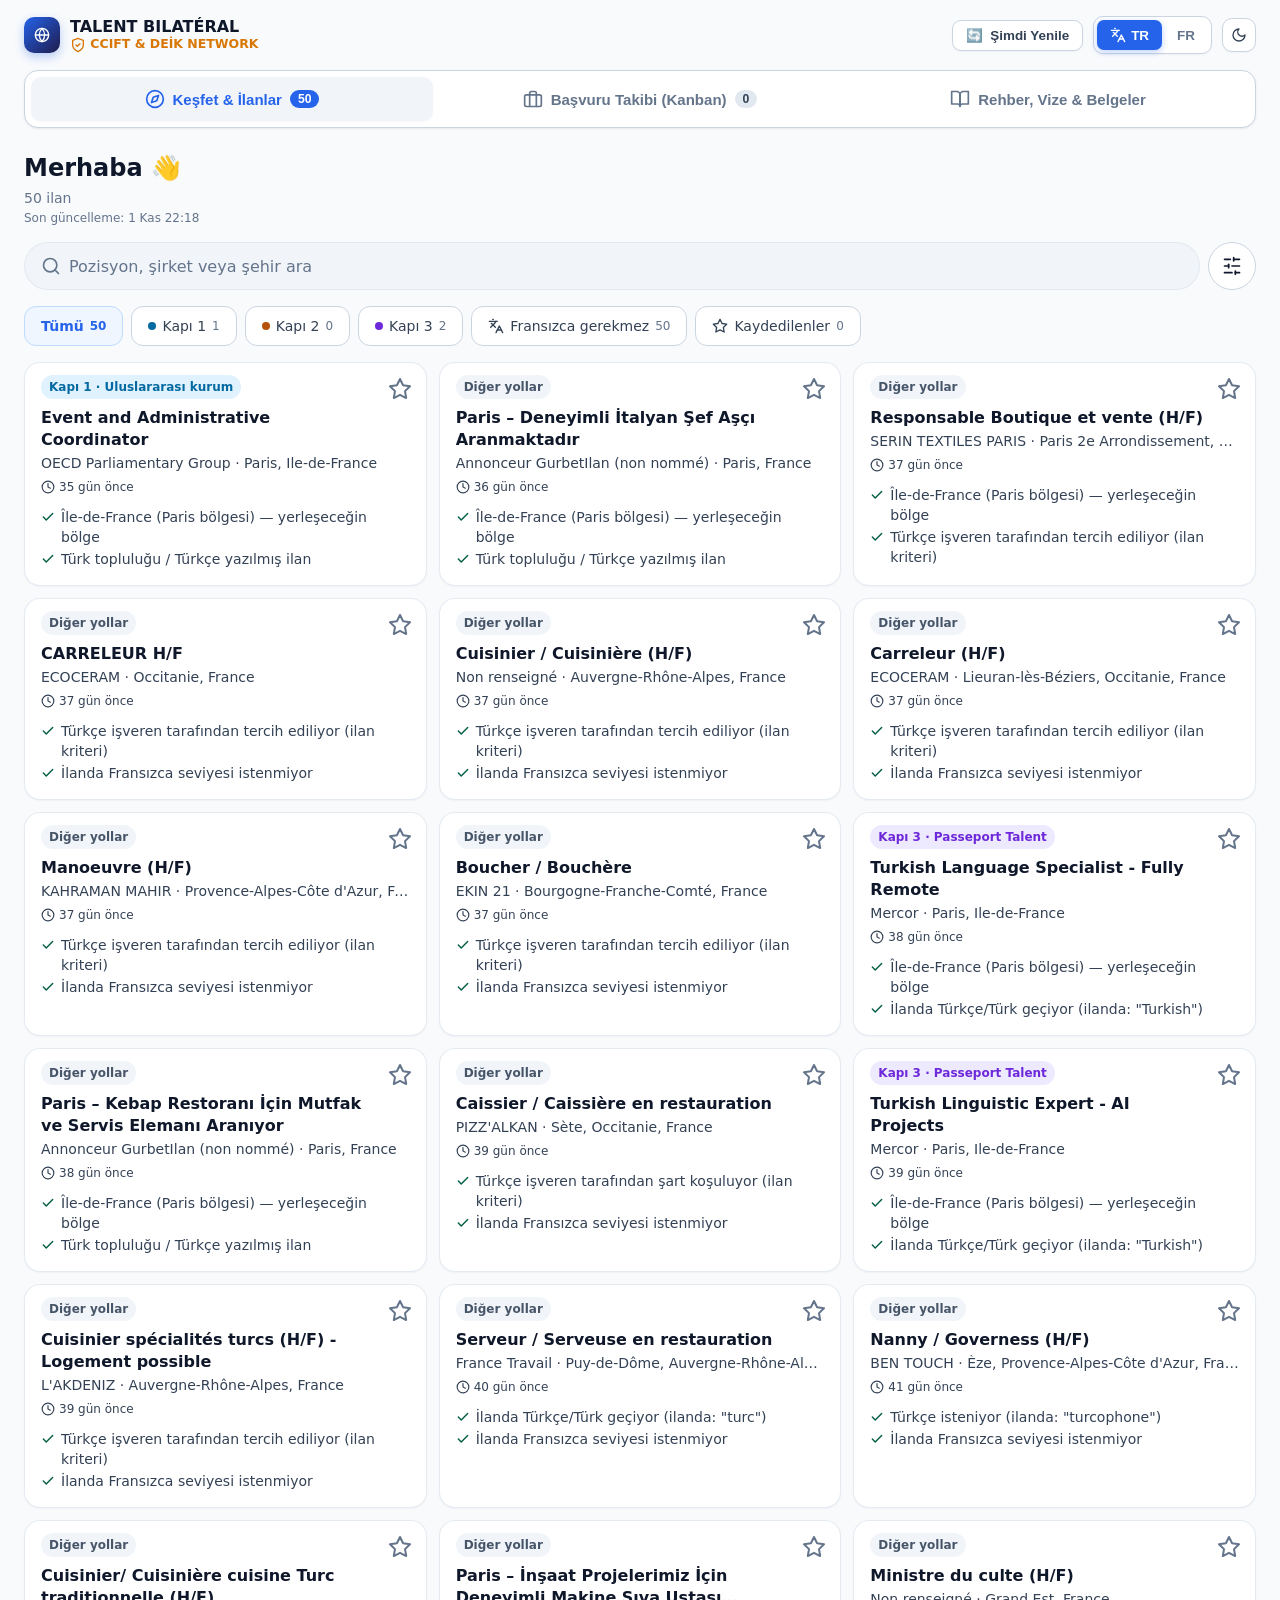
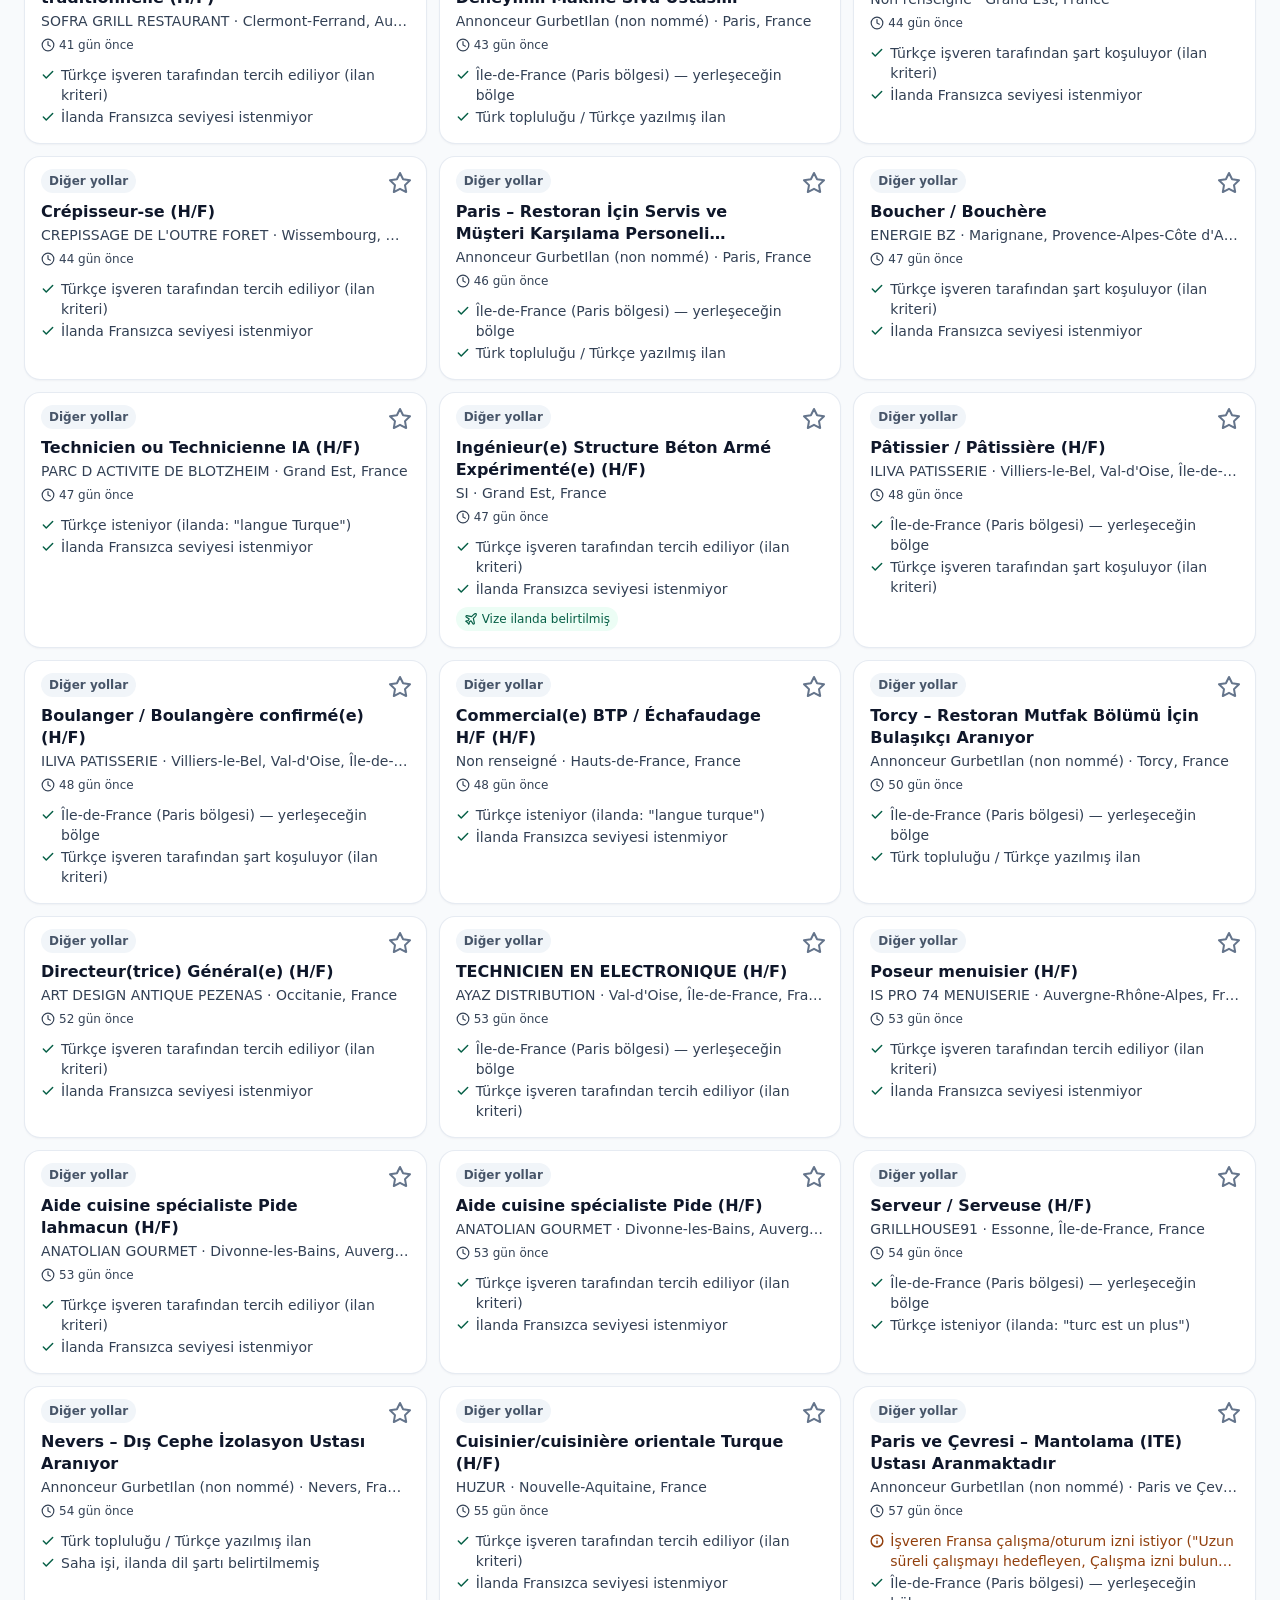
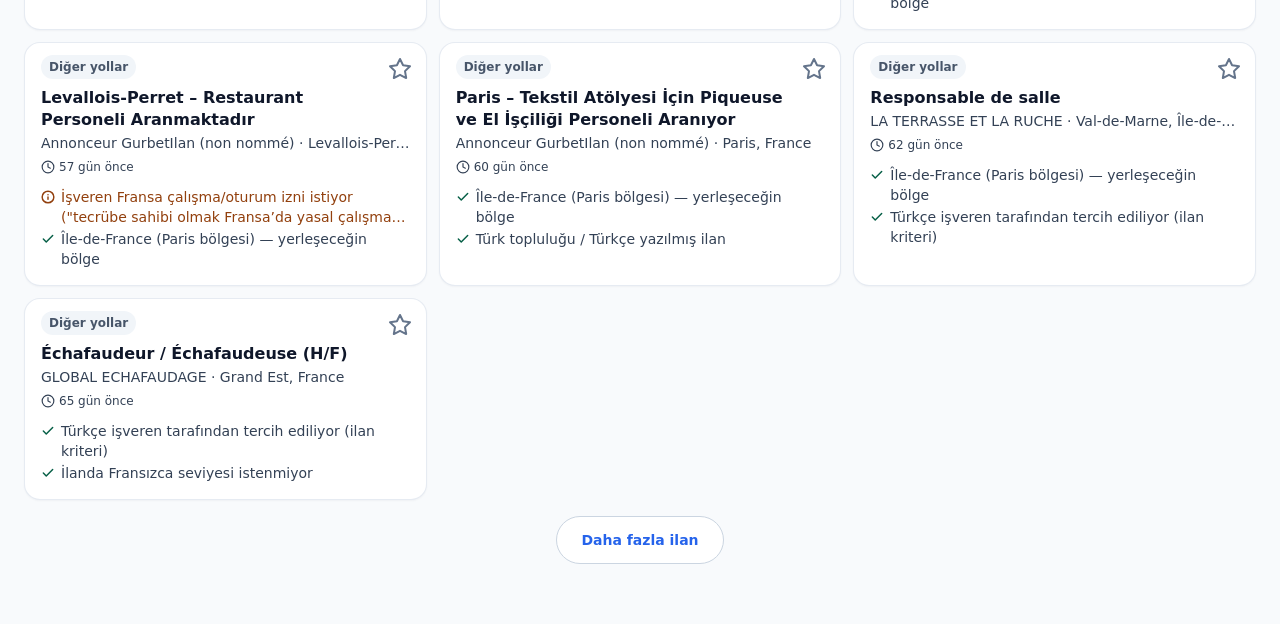
==== dashboard.html @ 883f2914 "feat(pwa): reach Refresh settings once a key is saved (long press, Rehber) With a key saved, a tap s" ====
<!DOCTYPE html>
<html lang="tr" data-theme="light">
<head>
    <meta charset="UTF-8">
    <meta name="viewport" content="width=device-width, initial-scale=1, viewport-fit=cover">
    <title>Fransa Kariyer &amp; Vize Rehberi | TR ⇄ FR Bilateral Hub</title>
    
    <!-- PWA & Mobile Web App Meta Tags -->
    <link rel="manifest" href="manifest.json">
    <meta name="theme-color" content="#f8fafc" media="(prefers-color-scheme: light)">
    <meta name="theme-color" content="#090d16" media="(prefers-color-scheme: dark)">
    <meta name="mobile-web-app-capable" content="yes">
    <meta name="apple-mobile-web-app-capable" content="yes">
    <meta name="apple-mobile-web-app-status-bar-style" content="black-translucent">
    <meta name="apple-mobile-web-app-title" content="Fransaİş">
    <link rel="icon" type="image/svg+xml" href="icon.svg">
    <link rel="alternate icon" href="icon-192.png">
    <link rel="apple-touch-icon" href="apple-touch-icon.png">
    
    <!-- DONNÉES DES OFFRES (JSON inline) + BOOTSTRAP window.FransaData : avant tout autre script -->
    <script id="fransa-jobs" type="application/json" data-generated-at="2026-11-01T22:18:38Z">[{"id":4102758047,"kind":"offer","title_tr":"Responsable Boutique et vente (H/F)","title_fr":"Responsable Boutique et vente (H/F)","company":"SERIN TEXTILES PARIS","location":"Paris 2e Arrondissement, Paris, Île-de-France, France","url":"https://europa.eu/eures/portal/jv-se/jv-details/MjE1U01USCA5?lang=fr","source":"EURES (France Travail)","score":90,"snippet_tr":"Société : Serin TextileDescription du poste :La société Serin Textile recherche un(e) Responsable Boutique h/f possédant une solide expérience de 10 ans dans le domaine. Vous aurez pour principales missions : L'accueil, le conseil et la fidélisation d'une clientèle diversifiée et internationale. La ","snippet_fr":"Société : Serin TextileDescription du poste :La société Serin Textile recherche un(e) Responsable Boutique h/f possédant une solide expérience de 10 ans dans le domaine. Vous aurez pour principales missions : L'accueil, le conseil et la fidélisation d'une clientèle diversifiée et internationale. La ","tags_tr":[],"tags_fr":[],"category_tr":"Genel / Diğer","category_fr":"Général","ccift":false,"no_french":true,"working_lang":"Türkçe isteniyor","visa_tr":"İlanda belirtilmemiş","visa_fr":"Non mentionné dans l'annonce","track":"autre","domain":"sales","discovered_at":"01/11/2026 21:54","contact_info":"Offre France Travail n° 215SMTH","source_type":"official_api","posted_at":"2026-10-30","verified_at":"2026-11-01T21:57:22Z","country":"FR","city":"Paris 2e Arrondissement","language_requirements":["en:preferred","tr:preferred"],"reasons_tr":["Île-de-France (Paris bölgesi) — yerleşeceğin bölge","Türkçe işveren tarafından tercih ediliyor (ilan kriteri)","İlanda Fransızca seviyesi istenmiyor","2 gün önce yayınlandı"],"reasons_fr":["Île-de-France — la région où elle s'installe","Turc souhaité par l'employeur (critère de l'offre)","Aucun niveau de français exigé dans l'annonce","Publiée il y a 2 jours"],"visa_evidence":"","warnings_tr":[],"warnings_fr":[],"description":"Société : Serin TextileDescription du poste :La société Serin Textile recherche un(e) Responsable Boutique h/f possédant une solide expérience de 10 ans dans le domaine. Vous aurez pour principales missions : L'accueil, le conseil et la fidélisation d'une clientèle diversifiée et internationale. La gestion de la surface de vente, la tenue de la boutique et la mise en valeur des produits textils. Le suivi des ventes, la gestion des stocks et l'optimisation des performances commerciales. La coordination de l'activité du magasin et le développement des parts de marché (avec une excellente maîtrise des marchés du Moyen-Orient). Profil recherché : Expérience : 10 ans d'expérience exigée dans la vente et la gestion de boutique textile. Langues : Maîtrise de plusieurs langues requise (Français, Anglais, Russe, Roumain, Turc, Arabe) pour interagir avec une clientèle multiculturelle. Compétences : Sens du commerce, leadership, rigueur, autonomie et excellente connaissance des spécificités des marchés cibles (Moyen-Orient et Afrique)."},{"id":2026938625,"kind":"offer","title_tr":"Boulanger / Boulangère confirmé(e) (H/F)","title_fr":"Boulanger / Boulangère confirmé(e) (H/F)","company":"ILIVA PATISSERIE","location":"Villiers-le-Bel, Val-d'Oise, Île-de-France, France","url":"https://europa.eu/eures/portal/jv-se/jv-details/MjE1S0JQTSA5?lang=fr","source":"EURES (France Travail)","score":90,"snippet_tr":"Vos missionsPréparer et fabriquer les pains et viennoiseries selon les recettes et méthodes de l'entrepriseRéaliser le pétrissage, le façonnage, la fermentation et la cuisson des produitsAssurer la qualité, la régularité et la fraîcheur des fabricationsRespecter strictement les règles d'hygiène et d","snippet_fr":"Vos missionsPréparer et fabriquer les pains et viennoiseries selon les recettes et méthodes de l'entrepriseRéaliser le pétrissage, le façonnage, la fermentation et la cuisson des produitsAssurer la qualité, la régularité et la fraîcheur des fabricationsRespecter strictement les règles d'hygiène et d","tags_tr":[],"tags_fr":[],"category_tr":"Genel / Diğer","category_fr":"Général","ccift":false,"no_french":true,"working_lang":"Türkçe isteniyor","visa_tr":"İlanda belirtilmemiş","visa_fr":"Non mentionné dans l'annonce","track":"autre","domain":"craft_pme","discovered_at":"01/11/2026 21:54","contact_info":"Offre France Travail n° 215KBPM","source_type":"official_api","posted_at":"2026-10-19","verified_at":"2026-11-01T21:57:22Z","country":"FR","city":"Villiers-le-Bel","language_requirements":["tr:c2"],"reasons_tr":["Île-de-France (Paris bölgesi) — yerleşeceğin bölge","Türkçe işveren tarafından şart koşuluyor (ilan kriteri)","İlanda Fransızca seviyesi istenmiyor","13 gün önce yayınlandı"],"reasons_fr":["Île-de-France — la région où elle s'installe","Turc exigé par l'employeur (critère de l'offre)","Aucun niveau de français exigé dans l'annonce","Publiée il y a 13 jours"],"visa_evidence":"","warnings_tr":[],"warnings_fr":[],"description":"Vos missionsPréparer et fabriquer les pains et viennoiseries selon les recettes et méthodes de l'entrepriseRéaliser le pétrissage, le façonnage, la fermentation et la cuisson des produitsAssurer la qualité, la régularité et la fraîcheur des fabricationsRespecter strictement les règles d'hygiène et de sécurité alimentaire (HACCP)Gérer les matières premières : réception, stockage et contrôle des produitsEntretenir le matériel, les équipements et le poste de travailAdapter la production en fonction de l'affluence et des besoins de la clientèleTravailler en coordination avec l'équipe (vendeurs, pâtissiers)La connaissance et l'expérience dans la préparation des recettes traditionnelles turques sont obligatoires.Une lettre de motivation personnalisée sera appréciée,"},{"id":95198737,"kind":"offer","title_tr":"Pâtissier / Pâtissière (H/F)","title_fr":"Pâtissier / Pâtissière (H/F)","company":"ILIVA PATISSERIE","location":"Villiers-le-Bel, Val-d'Oise, Île-de-France, France","url":"https://europa.eu/eures/portal/jv-se/jv-details/MjE1S0JQRiA5?lang=fr","source":"EURES (France Travail)","score":90,"snippet_tr":"Vos missionsRéaliser les préparations de base de la pâtisserie (pâtes, crèmes, garnitures, biscuits, entremets, gâteau de mariage, gâteau d'anniversaire)Fabriquer et assembler les produits de pâtisserie dans le respect des recettes et des standards de qualitéAssurer la cuisson, le montage et la déco","snippet_fr":"Vos missionsRéaliser les préparations de base de la pâtisserie (pâtes, crèmes, garnitures, biscuits, entremets, gâteau de mariage, gâteau d'anniversaire)Fabriquer et assembler les produits de pâtisserie dans le respect des recettes et des standards de qualitéAssurer la cuisson, le montage et la déco","tags_tr":[],"tags_fr":[],"category_tr":"Genel / Diğer","category_fr":"Général","ccift":false,"no_french":true,"working_lang":"Türkçe isteniyor","visa_tr":"İlanda belirtilmemiş","visa_fr":"Non mentionné dans l'annonce","track":"autre","domain":"craft_pme","discovered_at":"01/11/2026 21:54","contact_info":"Offre France Travail n° 215KBPF","source_type":"official_api","posted_at":"2026-10-19","verified_at":"2026-11-01T21:57:22Z","country":"FR","city":"Villiers-le-Bel","language_requirements":["tr:c2"],"reasons_tr":["Île-de-France (Paris bölgesi) — yerleşeceğin bölge","Türkçe işveren tarafından şart koşuluyor (ilan kriteri)","İlanda Fransızca seviyesi istenmiyor","13 gün önce yayınlandı"],"reasons_fr":["Île-de-France — la région où elle s'installe","Turc exigé par l'employeur (critère de l'offre)","Aucun niveau de français exigé dans l'annonce","Publiée il y a 13 jours"],"visa_evidence":"","warnings_tr":[],"warnings_fr":[],"description":"Vos missionsRéaliser les préparations de base de la pâtisserie (pâtes, crèmes, garnitures, biscuits, entremets, gâteau de mariage, gâteau d'anniversaire)Fabriquer et assembler les produits de pâtisserie dans le respect des recettes et des standards de qualitéAssurer la cuisson, le montage et la décoration des produitsGérer les matières premières : réception, stockage et rotation des produitsRespecter strictement les règles d'hygiène et de sécurité alimentaire (HACCP)Maintenir le poste de travail propre et organiséParticiper à la gestion des stocks et aux inventairesContribuer à la création ou à l'amélioration des recettes selon la politique de l'établissementTravailler en coordination avec le chef pâtissier Respecter les délais de production et les volumes demandésLa connaissance et l'expérience dans la préparation des recettes traditionnelles turques sont obligatoires.Une lettre de motivation personnalisée sera appréciée,"},{"id":757280058,"kind":"offer","title_tr":"Serveur / Serveuse (H/F)","title_fr":"Serveur / Serveuse (H/F)","company":"GRILLHOUSE91","location":"Essonne, Île-de-France, France","url":"https://europa.eu/eures/portal/jv-se/jv-details/MjE1Q1pTUyA5?lang=fr","source":"EURES (France Travail)","score":90,"snippet_tr":"Notre grill recherche un(e) serveur motivé(e), sérieux(se) et dynamique pour rejoindre notre équipe.Prise de poste dès que possibleMissions principales :- Accueillir et installer les clients.- Assurer le service en salle.- Prendre les commandes et conseiller les clients.- Veiller à la satisfaction d","snippet_fr":"Notre grill recherche un(e) serveur motivé(e), sérieux(se) et dynamique pour rejoindre notre équipe.Prise de poste dès que possibleMissions principales :- Accueillir et installer les clients.- Assurer le service en salle.- Prendre les commandes et conseiller les clients.- Veiller à la satisfaction d","tags_tr":[],"tags_fr":[],"category_tr":"Genel / Diğer","category_fr":"Général","ccift":false,"no_french":true,"working_lang":"Türkçe isteniyor","visa_tr":"İlanda belirtilmemiş","visa_fr":"Non mentionné dans l'annonce","track":"autre","domain":"craft_pme","discovered_at":"01/11/2026 21:54","contact_info":"Offre France Travail n° 215CZSS","source_type":"official_api","posted_at":"2026-10-13","verified_at":"2026-11-01T21:57:22Z","country":"FR","city":"Essonne","language_requirements":["tr:preferred"],"reasons_tr":["Île-de-France (Paris bölgesi) — yerleşeceğin bölge","Türkçe isteniyor (ilanda: \"turc est un plus\")","İlanda Fransızca seviyesi istenmiyor","19 gün önce yayınlandı"],"reasons_fr":["Île-de-France — la région où elle s'installe","Turc demandé (annonce : \"turc est un plus\")","Aucun niveau de français exigé dans l'annonce","Publiée il y a 19 jours"],"visa_evidence":"","warnings_tr":[],"warnings_fr":[],"description":"Notre grill recherche un(e) serveur motivé(e), sérieux(se) et dynamique pour rejoindre notre équipe.Prise de poste dès que possibleMissions principales :- Accueillir et installer les clients.- Assurer le service en salle.- Prendre les commandes et conseiller les clients.- Veiller à la satisfaction des clients et à la propreté de la salle, nettoyage.- Encaisser les clients- Travailler en équipe dans une ambiance conviviale.Profil recherché :Une première expérience en restauration est primordialeÊtre ponctuel(le), souriant(e), organisé(e) et avoir le sens du service.Parler et comprendre le turc est un plus.Conditions de travailHoraires de service : de 11 h à 15 h et de 18 h à 22 h.Repos : 2 jours par semaine.Disponibilité : travail le samedi et le dimanche obligatoire.Intéressé(e) ? Merci de répondre directement à cette annonce pour être recontacté(e)Au plaisir de vous accueillir dans notre équipe !"},{"id":3386109893,"kind":"offer","title_tr":"Event and Administrative Coordinator","title_fr":"Event and Administrative Coordinator","company":"OECD Parliamentary Group","location":"Paris, Ile-de-France","url":"https://www.adzuna.fr/details/5949636975?utm_medium=api&utm_source=25ece07d","source":"Adzuna","score":85,"snippet_tr":"Salaire : 4503–6500 € | full_time — The Organisation for Economic Co-operation and Development ( OECD ) is an international organisation comprised of 38 member countries, that works to build better policies for better lives. Our mission is to promote policies that will improve the economic and…","snippet_fr":"Salaire : 4503–6500 € | full_time — The Organisation for Economic Co-operation and Development ( OECD ) is an international organisation comprised of 38 member countries, that works to build better policies for better lives. Our mission is to promote policies that will improve the economic and…","tags_tr":["Emplois Autres/Général"],"tags_fr":["Emplois Autres/Général"],"category_tr":"Genel / Diğer","category_fr":"Général","ccift":false,"no_french":true,"working_lang":"Türkçe ortam (ilan Türkçe)","visa_tr":"İlanda belirtilmemiş","visa_fr":"Non mentionné dans l'annonce","track":"voie_1","domain":"hr_admin","discovered_at":"01/11/2026 21:55","contact_info":"","source_type":"board","posted_at":"2026-11-01","verified_at":"2026-11-01T21:57:22Z","country":"FR","city":"Paris","language_requirements":[],"reasons_tr":["Île-de-France (Paris bölgesi) — yerleşeceğin bölge","Türk topluluğu / Türkçe yazılmış ilan","İlanda Fransızca seviyesi istenmiyor","Bugün yayınlandı"],"reasons_fr":["Île-de-France — la région où elle s'installe","Annonce de la communauté turque / rédigée en turc","Aucun niveau de français exigé dans l'annonce","Publiée aujourd'hui"],"visa_evidence":"","warnings_tr":[],"warnings_fr":[],"description":"The Organisation for Economic Co-operation and Development ( OECD ) is an international organisation comprised of 38 member countries, that works to build better policies for better lives. Our mission is to promote policies that will improve the economic and social well-being of people around the world. Together with governments, policy makers and citizens, we work on establishing evidence-based international standards, and finding solutions to a range of social, economic and environmental chal…"},{"id":4266805630,"kind":"offer","title_tr":"Paris – Deneyimli İtalyan Şef Aşçı Aranmaktadır","title_fr":"Paris – Deneyimli İtalyan Şef Aşçı Aranmaktadır","company":"Annonceur GurbetIlan (non nommé)","location":"Paris, France","url":"https://www.gurbetilan.com/ads/paris-deneyimli-italyan-sef-asci-aranmaktadir/","source":"GurbetIlan France","score":85,"snippet_tr":"Fransa’nın Cenevre sınırına oldukça yakın bir konumda, Crozet bölgesinde hizmet veren restoranımız için İtalyan mutfağına tutkuyla bağlı, alanında tecrübe sahibi bir şef arayışımız bulunmaktadır. Mutfağımızın standartlarını koruyacak, İtalyan yemekleri konusunda ileri derecede bilgi ve beceriye…","snippet_fr":"Fransa’nın Cenevre sınırına oldukça yakın bir konumda, Crozet bölgesinde hizmet veren restoranımız için İtalyan mutfağına tutkuyla bağlı, alanında tecrübe sahibi bir şef arayışımız bulunmaktadır. Mutfağımızın standartlarını koruyacak, İtalyan yemekleri konusunda ileri derecede bilgi ve beceriye…","tags_tr":[],"tags_fr":[],"category_tr":"Genel / Diğer","category_fr":"Général","ccift":false,"no_french":true,"working_lang":"Türkçe ortam (ilan Türkçe)","visa_tr":"İlanda belirtilmemiş","visa_fr":"Non mentionné dans l'annonce","track":"autre","domain":"craft_pme","discovered_at":"01/11/2026 21:55","contact_info":"Candidature via le compte GurbetIlan (bouton « Giriş Yap ve Başvur »)","source_type":"community","posted_at":"2026-10-31","verified_at":"2026-11-01T21:57:22Z","country":"FR","city":"Paris","language_requirements":[],"reasons_tr":["Île-de-France (Paris bölgesi) — yerleşeceğin bölge","Türk topluluğu / Türkçe yazılmış ilan","Saha işi, ilanda dil şartı belirtilmemiş","1 gün önce yayınlandı"],"reasons_fr":["Île-de-France — la région où elle s'installe","Annonce de la communauté turque / rédigée en turc","Métier de terrain, aucune exigence de langue indiquée","Publiée il y a 1 jour"],"visa_evidence":"","warnings_tr":[],"warnings_fr":[],"description":"Sektör: Restaurant - Cafe - Bar | Çalışma Zamanı: Full-time (Tam Zamanlı) Fransa’nın Cenevre sınırına oldukça yakın bir konumda, Crozet bölgesinde hizmet veren restoranımız için İtalyan mutfağına tutkuyla bağlı, alanında tecrübe sahibi bir şef arayışımız bulunmaktadır. Mutfağımızın standartlarını koruyacak, İtalyan yemekleri konusunda ileri derecede bilgi ve beceriye sahip, mutfak disiplinine önem veren çalışma arkadaşımızı ekibimize dahil etmek istiyoruz. Aranan Nitelikler: İtalyan mutfağı konusunda kanıtlanabilir deneyime sahip olmak. Mutfak operasyonlarını yönetebilecek yetkinlikte olmak. Hızlı ve yoğun çalışma temposuna uyum sağlayabilmek. Çalışma Şartları & Sağlanan İmkanlar: Çok avantajlı maaş imkanı sunulmaktadır. Konaklama (lojman) desteği sağlanacaktır. Yemek imkanı mevcuttur. Yıllık sözleşme ile çalışma düzeni oluşturulacaktır. Hemen işe başlayabilecek adaylar tercih sebebidir."},{"id":647681042,"kind":"offer","title_tr":"Turkish Language Specialist - Fully Remote","title_fr":"Turkish Language Specialist - Fully Remote","company":"Mercor","location":"Paris, Ile-de-France","url":"https://www.adzuna.fr/details/5945417210?utm_medium=api&utm_source=25ece07d","source":"Adzuna","score":85,"snippet_tr":"About the job Mercor connects elite creative and technical talent with leading AI research labs. Headquartered in San Francisco, our investors include Benchmark , General Catalyst , Peter Thiel , Adam D'Angelo , Larry Summers , and Jack Dorsey . Position: Turkish Linguistic Experts Type: Contract…","snippet_fr":"About the job Mercor connects elite creative and technical talent with leading AI research labs. Headquartered in San Francisco, our investors include Benchmark , General Catalyst , Peter Thiel , Adam D'Angelo , Larry Summers , and Jack Dorsey . Position: Turkish Linguistic Experts Type: Contract…","tags_tr":["Unknown"],"tags_fr":["Unknown"],"category_tr":"Genel / Diğer","category_fr":"Général","ccift":false,"no_french":true,"working_lang":"İlanda belirtilmemiş","visa_tr":"İlanda belirtilmemiş","visa_fr":"Non mentionné dans l'annonce","track":"voie_3","domain":"hr_admin","discovered_at":"01/11/2026 21:55","contact_info":"","source_type":"board","posted_at":"2026-10-29","verified_at":"2026-11-01T21:57:22Z","country":"FR","city":"Paris","language_requirements":[],"reasons_tr":["Île-de-France (Paris bölgesi) — yerleşeceğin bölge","İlanda Türkçe/Türk geçiyor (ilanda: \"Turkish\")","İlanda Fransızca seviyesi istenmiyor","3 gün önce yayınlandı"],"reasons_fr":["Île-de-France — la région où elle s'installe","L'annonce mentionne le turc (annonce : \"Turkish\")","Aucun niveau de français exigé dans l'annonce","Publiée il y a 3 jours"],"visa_evidence":"","warnings_tr":[],"warnings_fr":[],"description":"About the job Mercor connects elite creative and technical talent with leading AI research labs. Headquartered in San Francisco, our investors include Benchmark , General Catalyst , Peter Thiel , Adam D'Angelo , Larry Summers , and Jack Dorsey . Position: Turkish Linguistic Experts Type: Contract Compensation: $50/hour Location: Remote Role Responsibilities Evaluate the quality and accuracy of LLM-generated Turkish text across various use cases like translation, summarization, dialogue, and gra…"},{"id":3820636636,"kind":"offer","title_tr":"Paris – Kebap Restoranı İçin Mutfak ve Servis Elemanı Aranıyor","title_fr":"Paris – Kebap Restoranı İçin Mutfak ve Servis Elemanı Aranıyor","company":"Annonceur GurbetIlan (non nommé)","location":"Paris, France","url":"https://www.gurbetilan.com/ads/paris-kebap-restorani-icin-mutfak-ve-servis-elemani-araniyor/","source":"GurbetIlan France","score":85,"snippet_tr":"Levallois bölgesinde bulunan kebap restoranımızda, mutfak ve servis süreçlerinde bize destek olacak çalışma arkadaşları arıyoruz. İşini severek yapan, sorumluluk sahibi ve restoran dinamiklerine hakim bir takım arkadaşı ile yola devam etmek istiyoruz. Açık Pozisyonlar: Kebap ve restoran personeli…","snippet_fr":"Levallois bölgesinde bulunan kebap restoranımızda, mutfak ve servis süreçlerinde bize destek olacak çalışma arkadaşları arıyoruz. İşini severek yapan, sorumluluk sahibi ve restoran dinamiklerine hakim bir takım arkadaşı ile yola devam etmek istiyoruz. Açık Pozisyonlar: Kebap ve restoran personeli…","tags_tr":[],"tags_fr":[],"category_tr":"Genel / Diğer","category_fr":"Général","ccift":false,"no_french":true,"working_lang":"Türkçe ortam (ilan Türkçe)","visa_tr":"İlanda belirtilmemiş","visa_fr":"Non mentionné dans l'annonce","track":"autre","domain":"craft_pme","discovered_at":"01/11/2026 21:55","contact_info":"Candidature via le compte GurbetIlan (bouton « Giriş Yap ve Başvur »)","source_type":"community","posted_at":"2026-10-29","verified_at":"2026-11-01T21:57:22Z","country":"FR","city":"Paris","language_requirements":[],"reasons_tr":["Île-de-France (Paris bölgesi) — yerleşeceğin bölge","Türk topluluğu / Türkçe yazılmış ilan","İlanda Fransızca seviyesi istenmiyor","3 gün önce yayınlandı"],"reasons_fr":["Île-de-France — la région où elle s'installe","Annonce de la communauté turque / rédigée en turc","Aucun niveau de français exigé dans l'annonce","Publiée il y a 3 jours"],"visa_evidence":"","warnings_tr":[],"warnings_fr":[],"description":"Sektör: Restaurant - Cafe - Bar | Çalışma Zamanı: Full-time (Tam Zamanlı) Levallois bölgesinde bulunan kebap restoranımızda, mutfak ve servis süreçlerinde bize destek olacak çalışma arkadaşları arıyoruz. İşini severek yapan, sorumluluk sahibi ve restoran dinamiklerine hakim bir takım arkadaşı ile yola devam etmek istiyoruz. Açık Pozisyonlar: Kebap ve restoran personeli Aranan Nitelikler: Kebap veya restoran sektöründe tecrübesi bulunan İş disiplinine sahip ve ciddi çalışma prensibi olan Et hazırlığı, servis hizmetleri ve genel restoran düzeni konularında yetkin Çalışma Şartları & Sağlanan İmkanlar: Tecrübeye bağlı olarak tatmin edici maaş imkanı Dinamik ve profesyonel bir çalışma ortamı"},{"id":2602337466,"kind":"offer","title_tr":"Caissier / Caissière en restauration","title_fr":"Caissier / Caissière en restauration","company":"PIZZ'ALKAN","location":"Sète, Occitanie, France","url":"https://europa.eu/eures/portal/jv-se/jv-details/MjE1U1hMViA5?lang=fr","source":"EURES (France Travail)","score":80,"snippet_tr":"Nous recherchons une personne pour prendre les commandes et tenir la caisse du restaurant.Jours travaillés : du lundi au vendrediHoraires variables entre 8h et 20h : à définir","snippet_fr":"Nous recherchons une personne pour prendre les commandes et tenir la caisse du restaurant.Jours travaillés : du lundi au vendrediHoraires variables entre 8h et 20h : à définir","tags_tr":[],"tags_fr":[],"category_tr":"Genel / Diğer","category_fr":"Général","ccift":false,"no_french":true,"working_lang":"Türkçe isteniyor","visa_tr":"İlanda belirtilmemiş","visa_fr":"Non mentionné dans l'annonce","track":"autre","domain":"craft_pme","discovered_at":"01/11/2026 21:54","contact_info":"Offre France Travail n° 215SXLV","source_type":"official_api","posted_at":"2026-10-28","verified_at":"2026-11-01T21:57:22Z","country":"FR","city":"Sète","language_requirements":["tr:c2"],"reasons_tr":["Türkçe işveren tarafından şart koşuluyor (ilan kriteri)","İlanda Fransızca seviyesi istenmiyor","4 gün önce yayınlandı"],"reasons_fr":["Turc exigé par l'employeur (critère de l'offre)","Aucun niveau de français exigé dans l'annonce","Publiée il y a 4 jours"],"visa_evidence":"","warnings_tr":[],"warnings_fr":[],"description":"Nous recherchons une personne pour prendre les commandes et tenir la caisse du restaurant.Jours travaillés : du lundi au vendrediHoraires variables entre 8h et 20h : à définir"},{"id":4136473770,"kind":"offer","title_tr":"Turkish Linguistic Expert - AI Projects","title_fr":"Turkish Linguistic Expert - AI Projects","company":"Mercor","location":"Paris, Ile-de-France","url":"https://www.adzuna.fr/details/5944216197?utm_medium=api&utm_source=25ece07d","source":"Adzuna","score":80,"snippet_tr":"About the job Mercor connects elite creative and technical talent with leading AI research labs. Headquartered in San Francisco, our investors include Benchmark , General Catalyst , Peter Thiel , Adam D'Angelo , Larry Summers , and Jack Dorsey . Position: Turkish Linguistic Experts Type: Contract…","snippet_fr":"About the job Mercor connects elite creative and technical talent with leading AI research labs. Headquartered in San Francisco, our investors include Benchmark , General Catalyst , Peter Thiel , Adam D'Angelo , Larry Summers , and Jack Dorsey . Position: Turkish Linguistic Experts Type: Contract…","tags_tr":["Unknown"],"tags_fr":["Unknown"],"category_tr":"Genel / Diğer","category_fr":"Général","ccift":false,"no_french":true,"working_lang":"İlanda belirtilmemiş","visa_tr":"İlanda belirtilmemiş","visa_fr":"Non mentionné dans l'annonce","track":"voie_3","domain":"hr_admin","discovered_at":"01/11/2026 21:55","contact_info":"","source_type":"board","posted_at":"2026-10-28","verified_at":"2026-11-01T21:57:22Z","country":"FR","city":"Paris","language_requirements":[],"reasons_tr":["Île-de-France (Paris bölgesi) — yerleşeceğin bölge","İlanda Türkçe/Türk geçiyor (ilanda: \"Turkish\")","İlanda Fransızca seviyesi istenmiyor","4 gün önce yayınlandı"],"reasons_fr":["Île-de-France — la région où elle s'installe","L'annonce mentionne le turc (annonce : \"Turkish\")","Aucun niveau de français exigé dans l'annonce","Publiée il y a 4 jours"],"visa_evidence":"","warnings_tr":[],"warnings_fr":[],"description":"About the job Mercor connects elite creative and technical talent with leading AI research labs. Headquartered in San Francisco, our investors include Benchmark , General Catalyst , Peter Thiel , Adam D'Angelo , Larry Summers , and Jack Dorsey . Position: Turkish Linguistic Experts Type: Contract Compensation: $50/hour Location: Remote Role Responsibilities Evaluate the quality and accuracy of LLM-generated Turkish text across various use cases like translation, summarization, dialogue, and gra…"},{"id":1847159461,"kind":"offer","title_tr":"Nanny / Governess (H/F)","title_fr":"Nanny / Governess (H/F)","company":"BEN TOUCH","location":"Èze, Provence-Alpes-Côte d'Azur, France","url":"https://europa.eu/eures/portal/jv-se/jv-details/MjE1UktYSiA5?lang=fr","source":"EURES (France Travail)","score":80,"snippet_tr":"Groupe Ben Touch, dirigé par Benjamin Erisoglu, l'innovation comme ADN, dans le cadre d'un développement en France et à l'international recherche sa Nanny / Governess H/F. Rattaché(e) au Groupe Ben Touch. Créée en 2009, Ben Touch est une holding Française en pleine croissance qui crée et soutient se","snippet_fr":"Groupe Ben Touch, dirigé par Benjamin Erisoglu, l'innovation comme ADN, dans le cadre d'un développement en France et à l'international recherche sa Nanny / Governess H/F. Rattaché(e) au Groupe Ben Touch. Créée en 2009, Ben Touch est une holding Française en pleine croissance qui crée et soutient se","tags_tr":[],"tags_fr":[],"category_tr":"Genel / Diğer","category_fr":"Général","ccift":false,"no_french":true,"working_lang":"Türkçe isteniyor","visa_tr":"İlanda belirtilmemiş","visa_fr":"Non mentionné dans l'annonce","track":"autre","domain":"craft_pme","discovered_at":"01/11/2026 21:54","contact_info":"Offre France Travail n° 215RKXJ","source_type":"official_api","posted_at":"2026-10-26","verified_at":"2026-11-01T21:57:22Z","country":"FR","city":"Èze","language_requirements":["ru:preferred","tr:preferred"],"reasons_tr":["Türkçe isteniyor (ilanda: \"turcophone\")","İlanda Fransızca seviyesi istenmiyor","6 gün önce yayınlandı"],"reasons_fr":["Turc demandé (annonce : \"turcophone\")","Aucun niveau de français exigé dans l'annonce","Publiée il y a 6 jours"],"visa_evidence":"","warnings_tr":[],"warnings_fr":[],"description":"Groupe Ben Touch, dirigé par Benjamin Erisoglu, l'innovation comme ADN, dans le cadre d'un développement en France et à l'international recherche sa Nanny / Governess H/F. Rattaché(e) au Groupe Ben Touch. Créée en 2009, Ben Touch est une holding Française en pleine croissance qui crée et soutient ses différentes marques : Technitoit, Mister toiture, Ben touch Digital, l'Attilio restaurant, le Shaman, .. VOS MISSIONSAu sein du Groupe Ben Touch, vous serez la personne de confiance des parents pour prendre soin de leurs enfants pendant leur séjour, leur repas, leur séminaire ou leur mariage. Vous assurez un rôle clé à la fois d'accueil, d'animation et d'éveil, en garantissant la sécurité des enfants et la sérénité de leurs parents. Vos principales responsabilités incluent :Garde et sécurité des enfants : accueillir et garder les enfants de nos clients, assurer leur sécurité, leurs repas et leur confort, en toute autonomie.Animation et éveil : imaginer et animer des activités adaptées à chaque âge (jeux, ateliers créatifs, activités éducatives, découverte des espaces extérieurs).Relation avec les familles : accueil chaleureux, communication claire et discrétion, en tant…"},{"id":1848811603,"kind":"offer","title_tr":"Paris – İnşaat Projelerimiz İçin Deneyimli Makine Sıva Ustası Aranıyor","title_fr":"Paris – İnşaat Projelerimiz İçin Deneyimli Makine Sıva Ustası Aranıyor","company":"Annonceur GurbetIlan (non nommé)","location":"Paris, France","url":"https://www.gurbetilan.com/ads/paris-insaat-projelerimiz-icin-deneyimli-makine-siva-ustasi-araniyor/","source":"GurbetIlan France","score":80,"snippet_tr":"Fransa’daki şantiye projelerimizde görevlendirilmek üzere, makine sıva uygulamalarına hakim ve işinde titiz usta arayışımız bulunmaktadır. Aranan Nitelikler: Makine sıva işinde tecrübe sahibi olmak, İşini bilen, pratik ve temiz çalışma disiplinine sahip olmak, Ekip çalışmasına ve şantiye ortamına…","snippet_fr":"Fransa’daki şantiye projelerimizde görevlendirilmek üzere, makine sıva uygulamalarına hakim ve işinde titiz usta arayışımız bulunmaktadır. Aranan Nitelikler: Makine sıva işinde tecrübe sahibi olmak, İşini bilen, pratik ve temiz çalışma disiplinine sahip olmak, Ekip çalışmasına ve şantiye ortamına…","tags_tr":[],"tags_fr":[],"category_tr":"Genel / Diğer","category_fr":"Général","ccift":false,"no_french":true,"working_lang":"Türkçe ortam (ilan Türkçe)","visa_tr":"İlanda belirtilmemiş","visa_fr":"Non mentionné dans l'annonce","track":"autre","domain":"hr_admin","discovered_at":"01/11/2026 21:55","contact_info":"Candidature via le compte GurbetIlan (bouton « Giriş Yap ve Başvur »)","source_type":"community","posted_at":"2026-10-24","verified_at":"2026-11-01T21:57:22Z","country":"FR","city":"Paris","language_requirements":[],"reasons_tr":["Île-de-France (Paris bölgesi) — yerleşeceğin bölge","Türk topluluğu / Türkçe yazılmış ilan","Saha işi, ilanda dil şartı belirtilmemiş","8 gün önce yayınlandı"],"reasons_fr":["Île-de-France — la région où elle s'installe","Annonce de la communauté turque / rédigée en turc","Métier de terrain, aucune exigence de langue indiquée","Publiée il y a 8 jours"],"visa_evidence":"","warnings_tr":[],"warnings_fr":[],"description":"Sektör: Yapı - İnşaat | Çalışma Zamanı: Full-time (Tam Zamanlı) Fransa’daki şantiye projelerimizde görevlendirilmek üzere, makine sıva uygulamalarına hakim ve işinde titiz usta arayışımız bulunmaktadır. Aranan Nitelikler: Makine sıva işinde tecrübe sahibi olmak, İşini bilen, pratik ve temiz çalışma disiplinine sahip olmak, Ekip çalışmasına ve şantiye ortamına uyum sağlayabilmek. Çalışma Şartları & Sağlanan İmkanlar: Tam zamanlı çalışma imkanı, Çalışma koşulları ve detaylar doğrudan yetkili ile görüşülecektir."},{"id":230451064,"kind":"offer","title_tr":"Ministre du culte (H/F)","title_fr":"Ministre du culte (H/F)","company":"Non renseigné","location":"Grand Est, France","url":"https://europa.eu/eures/portal/jv-se/jv-details/MjE1TVhNWSA5?lang=fr","source":"EURES (France Travail)","score":80,"snippet_tr":"- Concevoir et mettre en œuvre des séquences d'enseignements à différents niveaux, dans le cadre desprogrammes définis par l'association et/ou la fédération.- Transmettre des connaissances disciplinaires et savoir-faire prévus par les programmes et les référentiels.- Concevoir et mettre en œuvre des","snippet_fr":"- Concevoir et mettre en œuvre des séquences d'enseignements à différents niveaux, dans le cadre desprogrammes définis par l'association et/ou la fédération.- Transmettre des connaissances disciplinaires et savoir-faire prévus par les programmes et les référentiels.- Concevoir et mettre en œuvre des","tags_tr":[],"tags_fr":[],"category_tr":"Genel / Diğer","category_fr":"Général","ccift":false,"no_french":true,"working_lang":"Türkçe isteniyor","visa_tr":"İlanda belirtilmemiş","visa_fr":"Non mentionné dans l'annonce","track":"autre","domain":"craft_pme","discovered_at":"01/11/2026 21:54","contact_info":"Offre France Travail n° 215MXMY","source_type":"official_api","posted_at":"2026-10-23","verified_at":"2026-11-01T21:57:22Z","country":"FR","city":"","language_requirements":["ar:preferred","tr:c2"],"reasons_tr":["Türkçe işveren tarafından şart koşuluyor (ilan kriteri)","İlanda Fransızca seviyesi istenmiyor","9 gün önce yayınlandı"],"reasons_fr":["Turc exigé par l'employeur (critère de l'offre)","Aucun niveau de français exigé dans l'annonce","Publiée il y a 9 jours"],"visa_evidence":"","warnings_tr":[],"warnings_fr":[],"description":"- Concevoir et mettre en œuvre des séquences d'enseignements à différents niveaux, dans le cadre desprogrammes définis par l'association et/ou la fédération.- Transmettre des connaissances disciplinaires et savoir-faire prévus par les programmes et les référentiels.- Concevoir et mettre en œuvre des modalités d'évaluation des élèves, en liaison avec la fédération et les autrespartenaires.- Suivre individuellement les élèves et les aider dans leur travail personnel.- Utiliser les technologies de l'information et de la communication au service des apprentissages.- Concevoir et diriger les projets d'action pédagogique, éducative, culturelle et cultuelle- Mettre en œuvre des modalités d'accompagnement, concevoir et proposer des projets sociaux et éducatifs, enliaison avec la fédération et les autres partenaires.- Encadrer un public jeune, adulte et familiale.- Travailler dans le respect des valeurs de l'association et de la vie privée des personnes accueillies.- Apporter un accompagnement collectif (public jeune, adulte et familiale).- Participer aux réunions des équipes pédagogiques.- Rendre compte de son activité (rapports, planning, etc.) à la direction de l'association et/ou à la…"},{"id":3486803334,"kind":"offer","title_tr":"Paris – Restoran İçin Servis ve Müşteri Karşılama Personeli Aranıyor","title_fr":"Paris – Restoran İçin Servis ve Müşteri Karşılama Personeli Aranıyor","company":"Annonceur GurbetIlan (non nommé)","location":"Paris, France","url":"https://www.gurbetilan.com/ads/paris-restoran-icin-servis-ve-musteri-karsilama-personeli-araniyor/","source":"GurbetIlan France","score":80,"snippet_tr":"Fransa’da hizmet veren işletmemizin yoğunluğu sebebiyle, misafirlerimizi güler yüzle karşılayacak ve servis sürecine destek olacak bir çalışma arkadaşı arıyoruz. Restoranımızın günlük işleyişinde, özellikle patronun bulunmadığı zaman dilimlerinde siparişleri alabilecek ve servis akışını kontrol…","snippet_fr":"Fransa’da hizmet veren işletmemizin yoğunluğu sebebiyle, misafirlerimizi güler yüzle karşılayacak ve servis sürecine destek olacak bir çalışma arkadaşı arıyoruz. Restoranımızın günlük işleyişinde, özellikle patronun bulunmadığı zaman dilimlerinde siparişleri alabilecek ve servis akışını kontrol…","tags_tr":[],"tags_fr":[],"category_tr":"Genel / Diğer","category_fr":"Général","ccift":false,"no_french":true,"working_lang":"Türkçe ortam (ilan Türkçe)","visa_tr":"İlanda belirtilmemiş","visa_fr":"Non mentionné dans l'annonce","track":"autre","domain":"craft_pme","discovered_at":"01/11/2026 21:55","contact_info":"Candidature via le compte GurbetIlan (bouton « Giriş Yap ve Başvur »)","source_type":"community","posted_at":"2026-10-21","verified_at":"2026-11-01T21:57:22Z","country":"FR","city":"Paris","language_requirements":[],"reasons_tr":["Île-de-France (Paris bölgesi) — yerleşeceğin bölge","Türk topluluğu / Türkçe yazılmış ilan","İlanda Fransızca seviyesi istenmiyor","11 gün önce yayınlandı"],"reasons_fr":["Île-de-France — la région où elle s'installe","Annonce de la communauté turque / rédigée en turc","Aucun niveau de français exigé dans l'annonce","Publiée il y a 11 jours"],"visa_evidence":"","warnings_tr":[],"warnings_fr":[],"description":"Sektör: Restaurant - Cafe - Bar | Çalışma Zamanı: Full-time (Tam Zamanlı) Fransa’da hizmet veren işletmemizin yoğunluğu sebebiyle, misafirlerimizi güler yüzle karşılayacak ve servis sürecine destek olacak bir çalışma arkadaşı arıyoruz. Restoranımızın günlük işleyişinde, özellikle patronun bulunmadığı zaman dilimlerinde siparişleri alabilecek ve servis akışını kontrol edebilecek nitelikte bir ekip üyesine ihtiyacımız bulunmaktadır. Aranan Nitelikler: Müşterileri karşılamaya yetecek düzeyde Fransızca bilgisine sahip, Servis süreçlerinde dikkatli ve sorumluluk sahibi, Ekip çalışmasına uyum sağlayabilecek. Çalışma Şartları & Sağlanan İmkanlar: İşletme bünyesinde konaklama imkanı sağlanacaktır. Çalışma saatleri ve diğer detaylar görüşme esnasında netleştirilecektir."},{"id":3898713605,"kind":"offer","title_tr":"Ingénieur(e) Structure Béton Armé Expérimenté(e) (H/F)","title_fr":"Ingénieur(e) Structure Béton Armé Expérimenté(e) (H/F)","company":"SI","location":"Grand Est, France","url":"https://europa.eu/eures/portal/jv-se/jv-details/MjE1S0pXUCA5?lang=fr","source":"EURES (France Travail)","score":80,"snippet_tr":"Présentation de l'entreprise :Cabinet d'ingénierie structurelle en fort développement, nous intervenons sur des projets complexes de construction neuve, de réhabilitation et de renforcement de structures en béton armé, charpente métallique et bois. Dans le cadre de nos projets d'envergure, nous rech","snippet_fr":"Présentation de l'entreprise :Cabinet d'ingénierie structurelle en fort développement, nous intervenons sur des projets complexes de construction neuve, de réhabilitation et de renforcement de structures en béton armé, charpente métallique et bois. Dans le cadre de nos projets d'envergure, nous rech","tags_tr":[],"tags_fr":[],"category_tr":"Genel / Diğer","category_fr":"Général","ccift":false,"no_french":true,"working_lang":"Türkçe isteniyor","visa_tr":"İlanda vize/relokasyon geçiyor","visa_fr":"Non mentionné dans l'annonce","track":"autre","domain":"craft_pme","discovered_at":"01/11/2026 21:54","contact_info":"Offre France Travail n° 215KJWP","source_type":"official_api","posted_at":"2026-10-20","verified_at":"2026-11-01T21:57:22Z","country":"FR","city":"","language_requirements":["ar:preferred","tr:preferred"],"reasons_tr":["Türkçe işveren tarafından tercih ediliyor (ilan kriteri)","İlanda Fransızca seviyesi istenmiyor","12 gün önce yayınlandı","Vize/relokasyon geçiyor (ilanda: \"offrage et de ferraillage, ainsi que le VISA des plans d'exécution. * Coordinati\")"],"reasons_fr":["Turc souhaité par l'employeur (critère de l'offre)","Aucun niveau de français exigé dans l'annonce","Publiée il y a 12 jours","Visa/relocalisation mentionné (annonce : \"offrage et de ferraillage, ainsi que le VISA des plans d'exécution. * Coordinati\")"],"visa_evidence":"offrage et de ferraillage, ainsi que le VISA des plans d'exécution. * Coordination technique et exploita","warnings_tr":[],"warnings_fr":[],"description":"Présentation de l'entreprise :Cabinet d'ingénierie structurelle en fort développement, nous intervenons sur des projets complexes de construction neuve, de réhabilitation et de renforcement de structures en béton armé, charpente métallique et bois. Dans le cadre de nos projets d'envergure, nous recherchons un(e) Ingénieur(e) Structures senior doté(e) d'une solide expertise en dimensionnement parasismique, dynamique et en diagnostic de structures existantes.Missions principales :Rattaché(e) à la direction technique, vous prenez en charge la conception, la modélisation et la justification des structures pour des projets complexes : * Réalisation des notes de calcul d'exécution et de dimensionnement conformément aux Eurocodes (notamment EC0, EC2, EC3, EC4 et EC8). * Études de comportement dynamique et analyses parasismiques avancées (analyses modales, spectrales et non-linéaires si requis). * Modélisation et études aérodynamiques pour le calcul au vent des structures élancées ou complexes. * Conception et justification des solutions de renforcement et de réhabilitation de structures existantes (reprises en sous-œuvre, confortement de planchers, chemisage, renforcement par profilés…"},{"id":3586893094,"kind":"offer","title_tr":"Technicien ou Technicienne IA (H/F)","title_fr":"Technicien ou Technicienne IA (H/F)","company":"PARC D ACTIVITE DE BLOTZHEIM","location":"Grand Est, France","url":"https://europa.eu/eures/portal/jv-se/jv-details/MjE1Q0pUQiA5?lang=fr","source":"EURES (France Travail)","score":80,"snippet_tr":"Le candidat ou la candidate devra avoir une vraie connaissance en développement logiciel I.A et de sérieuses références de contacts avec les entreprises du secteur Data Center Il ou elle maîtrisera la langue Turque (investisseur principal est Turc) Il ou elle sera disponible pour de multiples déplac","snippet_fr":"Le candidat ou la candidate devra avoir une vraie connaissance en développement logiciel I.A et de sérieuses références de contacts avec les entreprises du secteur Data Center Il ou elle maîtrisera la langue Turque (investisseur principal est Turc) Il ou elle sera disponible pour de multiples déplac","tags_tr":[],"tags_fr":[],"category_tr":"Genel / Diğer","category_fr":"Général","ccift":false,"no_french":true,"working_lang":"Türkçe isteniyor","visa_tr":"İlanda belirtilmemiş","visa_fr":"Non mentionné dans l'annonce","track":"autre","domain":"craft_pme","discovered_at":"01/11/2026 21:54","contact_info":"Offre France Travail n° 215CJTB","source_type":"official_api","posted_at":"2026-10-20","verified_at":"2026-11-01T21:57:22Z","country":"FR","city":"","language_requirements":["fr:preferred","tr:preferred"],"reasons_tr":["Türkçe isteniyor (ilanda: \"langue Turque\")","İlanda Fransızca seviyesi istenmiyor","12 gün önce yayınlandı"],"reasons_fr":["Turc demandé (annonce : \"langue Turque\")","Aucun niveau de français exigé dans l'annonce","Publiée il y a 12 jours"],"visa_evidence":"","warnings_tr":[],"warnings_fr":[],"description":"Le candidat ou la candidate devra avoir une vraie connaissance en développement logiciel I.A et de sérieuses références de contacts avec les entreprises du secteur Data Center Il ou elle maîtrisera la langue Turque (investisseur principal est Turc) Il ou elle sera disponible pour de multiples déplacements à Istanbul ou AnkaraIl ou elle travaillera en étroite collaboration avec le directeur MO du projet Il ou elle sera le lien principal entre les ingénieurs Turcs et le directeur MO"},{"id":890781211,"kind":"offer","title_tr":"Boucher / Bouchère","title_fr":"Boucher / Bouchère","company":"ENERGIE BZ","location":"Marignane, Provence-Alpes-Côte d'Azur, France","url":"https://europa.eu/eures/portal/jv-se/jv-details/MjE1TExTUyA5?lang=fr","source":"EURES (France Travail)","score":80,"snippet_tr":"Pour un supermarché au centre ville de Marignane;Votre profil : Vous êtes soit diplômé avec ou sans expérience ou expérimenté sur le rayon boucherie.Avoir le sens du commerce.Vous intégrerez une petite équipe de 3 personnes. Vous commencez le plus tôt possible.Vous êtes dynamique et avez envie de vo","snippet_fr":"Pour un supermarché au centre ville de Marignane;Votre profil : Vous êtes soit diplômé avec ou sans expérience ou expérimenté sur le rayon boucherie.Avoir le sens du commerce.Vous intégrerez une petite équipe de 3 personnes. Vous commencez le plus tôt possible.Vous êtes dynamique et avez envie de vo","tags_tr":[],"tags_fr":[],"category_tr":"Genel / Diğer","category_fr":"Général","ccift":false,"no_french":true,"working_lang":"Türkçe isteniyor","visa_tr":"İlanda belirtilmemiş","visa_fr":"Non mentionné dans l'annonce","track":"autre","domain":"craft_pme","discovered_at":"01/11/2026 21:54","contact_info":"Offre France Travail n° 215LLSS","source_type":"official_api","posted_at":"2026-10-20","verified_at":"2026-11-01T21:57:22Z","country":"FR","city":"Marignane","language_requirements":["tr:a2"],"reasons_tr":["Türkçe işveren tarafından şart koşuluyor (ilan kriteri)","İlanda Fransızca seviyesi istenmiyor","12 gün önce yayınlandı"],"reasons_fr":["Turc exigé par l'employeur (critère de l'offre)","Aucun niveau de français exigé dans l'annonce","Publiée il y a 12 jours"],"visa_evidence":"","warnings_tr":[],"warnings_fr":[],"description":"Pour un supermarché au centre ville de Marignane;Votre profil : Vous êtes soit diplômé avec ou sans expérience ou expérimenté sur le rayon boucherie.Avoir le sens du commerce.Vous intégrerez une petite équipe de 3 personnes. Vous commencez le plus tôt possible.Vous êtes dynamique et avez envie de vous investir pour ce commerce de proximité.Idéalement vous maîtrisez la langue turc."},{"id":2633643769,"kind":"offer","title_tr":"Commercial(e) BTP / Échafaudage H/F (H/F)","title_fr":"Commercial(e) BTP / Échafaudage H/F (H/F)","company":"Non renseigné","location":"Hauts-de-France, France","url":"https://europa.eu/eures/portal/jv-se/jv-details/MjE1SkpWUSA5?lang=fr","source":"EURES (France Travail)","score":80,"snippet_tr":"Description du poste : Dans le cadre de notre développement, nous recherchons un(e) commercial(e) spécialisé(e) dans le secteur de l'échafaudage. Vous serez en charge de développer et fidéliser un portefeuille clients auprès des professionnels du BTP, d'identifier leurs besoins et de proposer des so","snippet_fr":"Description du poste : Dans le cadre de notre développement, nous recherchons un(e) commercial(e) spécialisé(e) dans le secteur de l'échafaudage. Vous serez en charge de développer et fidéliser un portefeuille clients auprès des professionnels du BTP, d'identifier leurs besoins et de proposer des so","tags_tr":[],"tags_fr":[],"category_tr":"Genel / Diğer","category_fr":"Général","ccift":false,"no_french":true,"working_lang":"Türkçe isteniyor","visa_tr":"İlanda belirtilmemiş","visa_fr":"Non mentionné dans l'annonce","track":"autre","domain":"sales","discovered_at":"01/11/2026 21:54","contact_info":"Offre France Travail n° 215JJVQ","source_type":"official_api","posted_at":"2026-10-19","verified_at":"2026-11-01T21:57:22Z","country":"FR","city":"","language_requirements":["tr:preferred"],"reasons_tr":["Türkçe isteniyor (ilanda: \"langue turque\")","İlanda Fransızca seviyesi istenmiyor","13 gün önce yayınlandı"],"reasons_fr":["Turc demandé (annonce : \"langue turque\")","Aucun niveau de français exigé dans l'annonce","Publiée il y a 13 jours"],"visa_evidence":"","warnings_tr":[],"warnings_fr":[],"description":"Description du poste : Dans le cadre de notre développement, nous recherchons un(e) commercial(e) spécialisé(e) dans le secteur de l'échafaudage. Vous serez en charge de développer et fidéliser un portefeuille clients auprès des professionnels du BTP, d'identifier leurs besoins et de proposer des solutions adaptées en matière de location, montage et démontage d'échafaudages.Missions principales :Prospecter de nouveaux clients et développer le portefeuille existant.Réaliser des visites sur chantier et des rendez-vous commerciaux.Analyser les besoins des clients et proposer des solutions adaptées.Établir les devis et assurer le suivi des offres commerciales.Négocier les contrats et assurer leur suivi.Fidéliser la clientèle et développer les relations commerciales.Assurer un reporting régulier de l'activité.Profil recherché :Expérience souhaitée d'au moins 1 an dans le domaine du montage et démontage d'échafaudages.Bonne connaissance du secteur du BTP.Sens du relationnel et de la négociation.Autonomie, rigueur et esprit d'initiative.Permis B obligatoire.Véhicule personnel souhaité.La maîtrise de la langue turque est un atout apprécié.Contrat : CDI - Temps pleinRémunération : 2000 /…"},{"id":3282660095,"kind":"offer","title_tr":"TECHNICIEN EN ELECTRONIQUE (H/F)","title_fr":"TECHNICIEN EN ELECTRONIQUE (H/F)","company":"AYAZ DISTRIBUTION","location":"Val-d'Oise, Île-de-France, France","url":"https://europa.eu/eures/portal/jv-se/jv-details/MjE1RFpOSiA5?lang=fr","source":"EURES (France Travail)","score":80,"snippet_tr":"Offre d'emploi - Ingénieur en électronique (H/F)Localisation : Île-de-FranceDescription du poste :Dans le cadre de notre développement, nous recherchons un(e) ingénieur(e) en électronique pour rejoindre notre équipe.Missions principales :- Diagnostiquer et réparer les cartes et composants électroniq","snippet_fr":"Offre d'emploi - Ingénieur en électronique (H/F)Localisation : Île-de-FranceDescription du poste :Dans le cadre de notre développement, nous recherchons un(e) ingénieur(e) en électronique pour rejoindre notre équipe.Missions principales :- Diagnostiquer et réparer les cartes et composants électroniq","tags_tr":[],"tags_fr":[],"category_tr":"Genel / Diğer","category_fr":"Général","ccift":false,"no_french":true,"working_lang":"Türkçe isteniyor","visa_tr":"İlanda belirtilmemiş","visa_fr":"Non mentionné dans l'annonce","track":"autre","domain":"craft_pme","discovered_at":"01/11/2026 21:55","contact_info":"Offre France Travail n° 215DZNJ","source_type":"official_api","posted_at":"2026-10-14","verified_at":"2026-11-01T21:57:22Z","country":"FR","city":"Val-d'Oise","language_requirements":["tr:preferred"],"reasons_tr":["Île-de-France (Paris bölgesi) — yerleşeceğin bölge","Türkçe işveren tarafından tercih ediliyor (ilan kriteri)","İlanda Fransızca seviyesi istenmiyor","18 gün önce yayınlandı"],"reasons_fr":["Île-de-France — la région où elle s'installe","Turc souhaité par l'employeur (critère de l'offre)","Aucun niveau de français exigé dans l'annonce","Publiée il y a 18 jours"],"visa_evidence":"","warnings_tr":[],"warnings_fr":[],"description":"Offre d'emploi - Ingénieur en électronique (H/F)Localisation : Île-de-FranceDescription du poste :Dans le cadre de notre développement, nous recherchons un(e) ingénieur(e) en électronique pour rejoindre notre équipe.Missions principales :- Diagnostiquer et réparer les cartes et composants électroniques.- Assurer la maintenance électronique des machines à café et distributeurs automatiques.- Identifier et résoudre les pannes électroniques.- Effectuer des tests et contrôles de fonctionnement.- Participer à l'amélioration des équipements électroniques.Profil recherché :- Diplôme en ingénierie électronique ou équivalent.- Bonne connaissance des circuits et composants électroniques.- Compétences en diagnostic et dépannage.- Autonomie, rigueur et esprit d'équipe.Type de contrat : À définir Rémunération : Selon profil et expérience."},{"id":2706240690,"kind":"offer","title_tr":"Responsable de salle","title_fr":"Responsable de salle","company":"LA TERRASSE ET LA RUCHE","location":"Val-de-Marne, Île-de-France, France","url":"https://europa.eu/eures/portal/jv-se/jv-details/MjE0VkJLUiA5?lang=fr","source":"EURES (France Travail)","score":80,"snippet_tr":"Pour un restaurant reputé pour sa cuisine traditionnelle Turque authentique, vous aurez en charge de superviser les opérations quotidiennes de notre établissement, de garantir un service de qualité tout en veillant à la satisfaction de notre clientèle. Notre équipe passionnée s'efforce de faire déco","snippet_fr":"Pour un restaurant reputé pour sa cuisine traditionnelle Turque authentique, vous aurez en charge de superviser les opérations quotidiennes de notre établissement, de garantir un service de qualité tout en veillant à la satisfaction de notre clientèle. Notre équipe passionnée s'efforce de faire déco","tags_tr":[],"tags_fr":[],"category_tr":"Genel / Diğer","category_fr":"Général","ccift":false,"no_french":true,"working_lang":"Türkçe isteniyor","visa_tr":"İlanda belirtilmemiş","visa_fr":"Non mentionné dans l'annonce","track":"autre","domain":"craft_pme","discovered_at":"01/11/2026 21:54","contact_info":"Offre France Travail n° 214VBKR","source_type":"official_api","posted_at":"2026-10-05","verified_at":"2026-11-01T21:57:22Z","country":"FR","city":"Val-de-Marne","language_requirements":["tr:preferred"],"reasons_tr":["Île-de-France (Paris bölgesi) — yerleşeceğin bölge","Türkçe işveren tarafından tercih ediliyor (ilan kriteri)","İlanda Fransızca seviyesi istenmiyor","27 gün önce yayınlandı"],"reasons_fr":["Île-de-France — la région où elle s'installe","Turc souhaité par l'employeur (critère de l'offre)","Aucun niveau de français exigé dans l'annonce","Publiée il y a 27 jours"],"visa_evidence":"","warnings_tr":[],"warnings_fr":[],"description":"Pour un restaurant reputé pour sa cuisine traditionnelle Turque authentique, vous aurez en charge de superviser les opérations quotidiennes de notre établissement, de garantir un service de qualité tout en veillant à la satisfaction de notre clientèle. Notre équipe passionnée s'efforce de faire découvrir les saveurs riches de la Turquie dans un cadre convivial et accueillant.Missions du poste :Accueillir et installer les clients dans la salleFormer et encadrer l'équipe de serveurs/serveusesConcevoir et optimiser l'organisation du serviceGérer les plannings et les horaires du personnelRecevoir et traiter les réclamations des clientsContribuer à la création d'un environnement de travail positif et motivantProfil recherché :Vous êtes dynamique et motivé(e), capable de travailler sous pression tout en maintenant un haut niveau de serviceExcellente aisance relationnelle et sens du service clientCapacité à diriger une équipe et à travailler en collaborationOrganisation et gestion du tempsGestion des conflits et prise de décision rapideMaintenir une ambiance de travail convivialeHoraires en coupure (service du midi et du soir), travail le week-end, repos le lundi (fermeture)"},{"id":870563805,"kind":"offer","title_tr":"Conseiller / Conseillère immobilier (H/F)","title_fr":"Conseiller / Conseillère immobilier (H/F)","company":"DOORMAN","location":"Malakoff, Hauts-de-Seine, Île-de-France, France","url":"https://europa.eu/eures/portal/jv-se/jv-details/MjE0UFRIQyA5?lang=fr","source":"EURES (France Travail)","score":80,"snippet_tr":"Doorman SAS, une agence immobilière opérant en France, offre à ses clients des solutions complètes et professionnelles. Elle fournit des services de conseil personnalisés pour les investisseurs et les propriétaires du monde entier, en France et particulièrement dans la région parisienne, dans les do","snippet_fr":"Doorman SAS, une agence immobilière opérant en France, offre à ses clients des solutions complètes et professionnelles. Elle fournit des services de conseil personnalisés pour les investisseurs et les propriétaires du monde entier, en France et particulièrement dans la région parisienne, dans les do","tags_tr":[],"tags_fr":[],"category_tr":"Genel / Diğer","category_fr":"Général","ccift":false,"no_french":true,"working_lang":"Türkçe isteniyor","visa_tr":"İlanda belirtilmemiş","visa_fr":"Non mentionné dans l'annonce","track":"autre","domain":"craft_pme","discovered_at":"01/11/2026 21:54","contact_info":"Offre France Travail n° 214PTHC","source_type":"official_api","posted_at":"2026-10-01","verified_at":"2026-11-01T21:57:22Z","country":"FR","city":"Malakoff","language_requirements":["en:preferred","tr:preferred"],"reasons_tr":["Île-de-France (Paris bölgesi) — yerleşeceğin bölge","Türkçe işveren tarafından tercih ediliyor (ilan kriteri)","İlanda Fransızca seviyesi istenmiyor","31 gün önce yayınlandı"],"reasons_fr":["Île-de-France — la région où elle s'installe","Turc souhaité par l'employeur (critère de l'offre)","Aucun niveau de français exigé dans l'annonce","Publiée il y a 31 jours"],"visa_evidence":"","warnings_tr":[],"warnings_fr":[],"description":"Doorman SAS, une agence immobilière opérant en France, offre à ses clients des solutions complètes et professionnelles. Elle fournit des services de conseil personnalisés pour les investisseurs et les propriétaires du monde entier, en France et particulièrement dans la région parisienne, dans les domaines suivants : locations de courte, moyenne et longue durée, transactions d'achat, de gestion et de vente de biens immobiliers ainsi que projets de rénovation.Les trois principales activités de Doorman SAS sont :- Locations de courte, moyenne et longue durée : Garantir la location du bien immobilier dans les meilleures conditions.- Conseil en achat et vente de biens immobiliers : Analyser le marché et proposer les meilleures opportunités afin de prendre les bonnes décisions d'investissement.- Services de rénovation et de réaménagement : Offrir des solutions de rénovation professionnelles pour valoriser le bien immobilier.ACTIVITÉS PRINCIPALES : En tant que Doorman SAS, nous recherchons un nouveau membre (conseiller immobilier) pour rejoindre notre équipe dynamique et polyvalente, capable de gérer les processus de location et d'achat-vente de biens immobiliers en France, d'établir une…"},{"id":618269335,"kind":"offer","title_tr":"OUVRIER POLYVALENT DE FACADES (H/F)","title_fr":"OUVRIER POLYVALENT DE FACADES (H/F)","company":"GLOBAL FACADE","location":"Ris-Orangis, Essonne, Île-de-France, France","url":"https://europa.eu/eures/portal/jv-se/jv-details/MjE0SENGTCA5?lang=fr","source":"EURES (France Travail)","score":80,"snippet_tr":"CHERCHE UN(E) OUVRIER POUR UN POSTE DE PEINTRE ET ENDUIT DE FACADES EXTERIEUR.LES MISSIONS DEMANDEES SONT :- MONTAGE ET DEMONTAGE DES ECHAUFFAUDAGE- PREPARATAION DE LA MISE EN PLACE DU MATERIELLE- AIDES AU COLLOBARATEUR - APPLICATION DE D'ENDUIT DE FACADE AVEC LA MACHINE - APPLICATION DE PEINTURE DE","snippet_fr":"CHERCHE UN(E) OUVRIER POUR UN POSTE DE PEINTRE ET ENDUIT DE FACADES EXTERIEUR.LES MISSIONS DEMANDEES SONT :- MONTAGE ET DEMONTAGE DES ECHAUFFAUDAGE- PREPARATAION DE LA MISE EN PLACE DU MATERIELLE- AIDES AU COLLOBARATEUR - APPLICATION DE D'ENDUIT DE FACADE AVEC LA MACHINE - APPLICATION DE PEINTURE DE","tags_tr":[],"tags_fr":[],"category_tr":"Genel / Diğer","category_fr":"Général","ccift":false,"no_french":true,"working_lang":"Türkçe isteniyor","visa_tr":"İlanda belirtilmemiş","visa_fr":"Non mentionné dans l'annonce","track":"autre","domain":"craft_pme","discovered_at":"01/11/2026 21:54","contact_info":"Offre France Travail n° 214HCFL","source_type":"official_api","posted_at":"2026-09-24","verified_at":"2026-11-01T21:57:22Z","country":"FR","city":"Ris-Orangis","language_requirements":["tr:preferred"],"reasons_tr":["Île-de-France (Paris bölgesi) — yerleşeceğin bölge","Türkçe işveren tarafından tercih ediliyor (ilan kriteri)","İlanda Fransızca seviyesi istenmiyor","38 gün önce yayınlandı"],"reasons_fr":["Île-de-France — la région où elle s'installe","Turc souhaité par l'employeur (critère de l'offre)","Aucun niveau de français exigé dans l'annonce","Publiée il y a 38 jours"],"visa_evidence":"","warnings_tr":[],"warnings_fr":[],"description":"CHERCHE UN(E) OUVRIER POUR UN POSTE DE PEINTRE ET ENDUIT DE FACADES EXTERIEUR.LES MISSIONS DEMANDEES SONT :- MONTAGE ET DEMONTAGE DES ECHAUFFAUDAGE- PREPARATAION DE LA MISE EN PLACE DU MATERIELLE- AIDES AU COLLOBARATEUR - APPLICATION DE D'ENDUIT DE FACADE AVEC LA MACHINE - APPLICATION DE PEINTURE DE FACADES- NETTOYAGE DE CHANTIERLE/LA SALARIE(E) SERA AMENE(E) A SE DEPLACER EN REGION ILE DE FRANCE ET EN REGION FRONTALIERE"},{"id":1224293112,"kind":"offer","title_tr":"Cuisinier / Cuisinière (H/F)","title_fr":"Cuisinier / Cuisinière (H/F)","company":"Non renseigné","location":"Auvergne-Rhône-Alpes, France","url":"https://europa.eu/eures/portal/jv-se/jv-details/MjE1V1pKSCA5?lang=fr","source":"EURES (France Travail)","score":75,"snippet_tr":"EntrepriseL'ART DU GRILL est une entreprise indépendante de restauration, spécialisée dans une cuisine généreuse, authentique et conviviale, mettant à l'honneur la cuisson au grill et les produits frais.Notre engagement repose sur la qualité des plats, le respect des produits, la satisfaction des cl","snippet_fr":"EntrepriseL'ART DU GRILL est une entreprise indépendante de restauration, spécialisée dans une cuisine généreuse, authentique et conviviale, mettant à l'honneur la cuisson au grill et les produits frais.Notre engagement repose sur la qualité des plats, le respect des produits, la satisfaction des cl","tags_tr":[],"tags_fr":[],"category_tr":"Genel / Diğer","category_fr":"Général","ccift":false,"no_french":true,"working_lang":"Türkçe isteniyor","visa_tr":"İlanda belirtilmemiş","visa_fr":"Non mentionné dans l'annonce","track":"autre","domain":"craft_pme","discovered_at":"01/11/2026 21:54","contact_info":"Offre France Travail n° 215WZJH","source_type":"official_api","posted_at":"2026-10-30","verified_at":"2026-11-01T21:57:22Z","country":"FR","city":"","language_requirements":["tr:preferred"],"reasons_tr":["Türkçe işveren tarafından tercih ediliyor (ilan kriteri)","İlanda Fransızca seviyesi istenmiyor","2 gün önce yayınlandı"],"reasons_fr":["Turc souhaité par l'employeur (critère de l'offre)","Aucun niveau de français exigé dans l'annonce","Publiée il y a 2 jours"],"visa_evidence":"","warnings_tr":[],"warnings_fr":[],"description":"EntrepriseL'ART DU GRILL est une entreprise indépendante de restauration, spécialisée dans une cuisine généreuse, authentique et conviviale, mettant à l'honneur la cuisson au grill et les produits frais.Notre engagement repose sur la qualité des plats, le respect des produits, la satisfaction des clients et une gestion responsable des ressources.Nous privilégions une relation durable avec nos clients, nos collaborateurs et notre environnement, en proposant une cuisine simple, savoureuse et faite maison.Convaincus que la richesse de notre entreprise repose sur la diversité des talents, L'ART DU GRILL s'engage en faveur de l'égalité professionnelle, de l'inclusion et du respect de chacun au sein de ses équipes.PosteDans le cadre de notre développement, nous recrutons notre futur-e Chef-fe Gérant-e en restauration collective / restauration d'entreprise à Clermont-Ferrand (63).Au sein d'un site de restauration, vous êtes rattaché-e à la direction et intégré-e à une équipe de cuisine et de service. Vous participez activement à la qualité de la prestation proposée à nos convives.Vos missionsVous serez en charge de :Élaborer des menus et des plats à base de produits frais, en valorisant…"},{"id":4123899315,"kind":"offer","title_tr":"Boucher / Bouchère","title_fr":"Boucher / Bouchère","company":"EKIN 21","location":"Bourgogne-Franche-Comté, France","url":"https://europa.eu/eures/portal/jv-se/jv-details/MjE1V0ZWSiA5?lang=fr","source":"EURES (France Travail)","score":75,"snippet_tr":"Nous recherchons un boucher pour travailler au sein de notre restaurant, spécialisé dans la préparation de viandes et la confection de broches de kebab.Vos missions principales:- Réceptionner et contrôler les livraisons de viande.- Préparer, découper, désosser et parer les différentes pièces de vian","snippet_fr":"Nous recherchons un boucher pour travailler au sein de notre restaurant, spécialisé dans la préparation de viandes et la confection de broches de kebab.Vos missions principales:- Réceptionner et contrôler les livraisons de viande.- Préparer, découper, désosser et parer les différentes pièces de vian","tags_tr":[],"tags_fr":[],"category_tr":"Genel / Diğer","category_fr":"Général","ccift":false,"no_french":true,"working_lang":"Türkçe isteniyor","visa_tr":"İlanda belirtilmemiş","visa_fr":"Non mentionné dans l'annonce","track":"autre","domain":"craft_pme","discovered_at":"01/11/2026 21:54","contact_info":"Offre France Travail n° 215WFVJ","source_type":"official_api","posted_at":"2026-10-30","verified_at":"2026-11-01T21:57:22Z","country":"FR","city":"","language_requirements":["ar:preferred","tr:preferred"],"reasons_tr":["Türkçe işveren tarafından tercih ediliyor (ilan kriteri)","İlanda Fransızca seviyesi istenmiyor","2 gün önce yayınlandı"],"reasons_fr":["Turc souhaité par l'employeur (critère de l'offre)","Aucun niveau de français exigé dans l'annonce","Publiée il y a 2 jours"],"visa_evidence":"","warnings_tr":[],"warnings_fr":[],"description":"Nous recherchons un boucher pour travailler au sein de notre restaurant, spécialisé dans la préparation de viandes et la confection de broches de kebab.Vos missions principales:- Réceptionner et contrôler les livraisons de viande.- Préparer, découper, désosser et parer les différentes pièces de viande.- Préparer, assaisonner et mariner les viandes selon les recettes du restaurant.- Réaliser le montage et la confection des broches de kebab.- Assurer la préparation quotidienne des viandes nécessaires au service.- Contrôler la qualité et la fraîcheur des produits.- Respecter les règles d'hygiène et de sécurité alimentaire ainsi que la chaîne du froid.- Nettoyer et entretenir le matériel et le poste de travail.Profil recherché :Nous recherchons une personne sérieuse, motivée, organisée et rigoureuse, ayant idéalement une expérience en boucherie ou en restauration, notamment dans la préparation des viandes et la confection de broches de kebab.La maîtrise des techniques de découpe, de préparation et de conservation des viandes est appréciée. Le respect des règles d'hygiène et la capacité à travailler en équipe sont indispensables."},{"id":2007463403,"kind":"offer","title_tr":"Manoeuvre (H/F)","title_fr":"Manoeuvre (H/F)","company":"KAHRAMAN MAHIR","location":"Provence-Alpes-Côte d'Azur, France","url":"https://europa.eu/eures/portal/jv-se/jv-details/MjE1V0NUUyA5?lang=fr","source":"EURES (France Travail)","score":75,"snippet_tr":"Cette entreprise familiale du bâtiment, implantée à L'Argentière-la-Bessée, intervient dans les travaux de maçonnerie générale, la rénovation, les façades et le gros œuvre. Vous rejoignez une petite équipe attachée au travail soigné, à l'entraide et au respect des règles de sécurité sur les chantier","snippet_fr":"Cette entreprise familiale du bâtiment, implantée à L'Argentière-la-Bessée, intervient dans les travaux de maçonnerie générale, la rénovation, les façades et le gros œuvre. Vous rejoignez une petite équipe attachée au travail soigné, à l'entraide et au respect des règles de sécurité sur les chantier","tags_tr":[],"tags_fr":[],"category_tr":"Genel / Diğer","category_fr":"Général","ccift":false,"no_french":true,"working_lang":"Türkçe isteniyor","visa_tr":"İlanda belirtilmemiş","visa_fr":"Non mentionné dans l'annonce","track":"autre","domain":"craft_pme","discovered_at":"01/11/2026 21:54","contact_info":"Offre France Travail n° 215WCTS","source_type":"official_api","posted_at":"2026-10-30","verified_at":"2026-11-01T21:57:22Z","country":"FR","city":"","language_requirements":["fr:preferred","tr:preferred"],"reasons_tr":["Türkçe işveren tarafından tercih ediliyor (ilan kriteri)","İlanda Fransızca seviyesi istenmiyor","2 gün önce yayınlandı"],"reasons_fr":["Turc souhaité par l'employeur (critère de l'offre)","Aucun niveau de français exigé dans l'annonce","Publiée il y a 2 jours"],"visa_evidence":"","warnings_tr":[],"warnings_fr":[],"description":"Cette entreprise familiale du bâtiment, implantée à L'Argentière-la-Bessée, intervient dans les travaux de maçonnerie générale, la rénovation, les façades et le gros œuvre. Vous rejoignez une petite équipe attachée au travail soigné, à l'entraide et au respect des règles de sécurité sur les chantiers. Description du poste Sous la responsabilité du chef d'équipe, vous participez aux travaux préparatoires et assistez les maçons sur des chantiers intérieurs et extérieurs. Débutant accepté : les consignes et méthodes de l'entreprise vous seront transmises sur le terrain. Vos missions :Préparer et installer le chantier, les outils et les matériaux nécessaires. Charger, écharger et manutentionner les matériaux et équipements. Déblayer, remblayer et participer aux travaux de démolition. Tailler et découper des matériaux selon les consignes. Aider au montage et au démontage des échafaudages, dans le respect des procédures applicables. Ranger les matériaux, nettoyer l'outillage et maintenir le chantier propre. Appliquer les règles de sécurité, de prévention et de qualité sur le chantier. Profil recherché :Débutant accepté ; une première expérience dans le bâtiment serait appréciée. Permis…"},{"id":1365205719,"kind":"offer","title_tr":"Carreleur (H/F)","title_fr":"Carreleur (H/F)","company":"ECOCERAM","location":"Lieuran-lès-Béziers, Occitanie, France","url":"https://europa.eu/eures/portal/jv-se/jv-details/MjE1V0RKSiA5?lang=fr","source":"EURES (France Travail)","score":75,"snippet_tr":"Le carreleur prépare les surfaces et pose du carrelage au sol et aux murs. Il réalise les découpes, les joints et les finitions. Il travaille sur des chantiers de construction ou de rénovation, seul ou en équipe. Les horaires sont généralement en journée, du lundi au vendredi. C'est un métier physiq","snippet_fr":"Le carreleur prépare les surfaces et pose du carrelage au sol et aux murs. Il réalise les découpes, les joints et les finitions. Il travaille sur des chantiers de construction ou de rénovation, seul ou en équipe. Les horaires sont généralement en journée, du lundi au vendredi. C'est un métier physiq","tags_tr":[],"tags_fr":[],"category_tr":"Genel / Diğer","category_fr":"Général","ccift":false,"no_french":true,"working_lang":"Türkçe isteniyor","visa_tr":"İlanda belirtilmemiş","visa_fr":"Non mentionné dans l'annonce","track":"autre","domain":"craft_pme","discovered_at":"01/11/2026 21:54","contact_info":"Offre France Travail n° 215WDJJ","source_type":"official_api","posted_at":"2026-10-30","verified_at":"2026-11-01T21:57:22Z","country":"FR","city":"Lieuran-lès-Béziers","language_requirements":["fr:preferred","tr:preferred"],"reasons_tr":["Türkçe işveren tarafından tercih ediliyor (ilan kriteri)","İlanda Fransızca seviyesi istenmiyor","2 gün önce yayınlandı"],"reasons_fr":["Turc souhaité par l'employeur (critère de l'offre)","Aucun niveau de français exigé dans l'annonce","Publiée il y a 2 jours"],"visa_evidence":"","warnings_tr":[],"warnings_fr":[],"description":"Le carreleur prépare les surfaces et pose du carrelage au sol et aux murs. Il réalise les découpes, les joints et les finitions. Il travaille sur des chantiers de construction ou de rénovation, seul ou en équipe. Les horaires sont généralement en journée, du lundi au vendredi. C'est un métier physique qui demande de la précision et le respect des règles de sécurité. Le télétravail n'est pas possible."},{"id":487753003,"kind":"offer","title_tr":"CARRELEUR H/F","title_fr":"CARRELEUR H/F","company":"ECOCERAM","location":"Occitanie, France","url":"https://europa.eu/eures/portal/jv-se/jv-details/MjE1V0JUQiA5?lang=fr","source":"EURES (France Travail)","score":75,"snippet_tr":"Le carreleur prépare les surfaces et pose du carrelage au sol et aux murs. Il réalise les découpes, les joints et les finitions. Il travaille sur des chantiers de construction ou de rénovation, seul ou en équipe. Les horaires sont généralement en journée, du lundi au vendredi. C'est un métier physiq","snippet_fr":"Le carreleur prépare les surfaces et pose du carrelage au sol et aux murs. Il réalise les découpes, les joints et les finitions. Il travaille sur des chantiers de construction ou de rénovation, seul ou en équipe. Les horaires sont généralement en journée, du lundi au vendredi. C'est un métier physiq","tags_tr":[],"tags_fr":[],"category_tr":"Genel / Diğer","category_fr":"Général","ccift":false,"no_french":true,"working_lang":"Türkçe isteniyor","visa_tr":"İlanda belirtilmemiş","visa_fr":"Non mentionné dans l'annonce","track":"autre","domain":"craft_pme","discovered_at":"01/11/2026 21:54","contact_info":"Offre France Travail n° 215WBTB","source_type":"official_api","posted_at":"2026-10-30","verified_at":"2026-11-01T21:57:22Z","country":"FR","city":"","language_requirements":["fr:preferred","tr:preferred"],"reasons_tr":["Türkçe işveren tarafından tercih ediliyor (ilan kriteri)","İlanda Fransızca seviyesi istenmiyor","2 gün önce yayınlandı"],"reasons_fr":["Turc souhaité par l'employeur (critère de l'offre)","Aucun niveau de français exigé dans l'annonce","Publiée il y a 2 jours"],"visa_evidence":"","warnings_tr":[],"warnings_fr":[],"description":"Le carreleur prépare les surfaces et pose du carrelage au sol et aux murs. Il réalise les découpes, les joints et les finitions. Il travaille sur des chantiers de construction ou de rénovation, seul ou en équipe. Les horaires sont généralement en journée, du lundi au vendredi. C'est un métier physique qui demande de la précision et le respect des règles de sécurité. Le télétravail n'est pas possible."},{"id":2485519511,"kind":"offer","title_tr":"Torcy – Restoran Mutfak Bölümü İçin Bulaşıkçı Aranıyor","title_fr":"Torcy – Restoran Mutfak Bölümü İçin Bulaşıkçı Aranıyor","company":"Annonceur GurbetIlan (non nommé)","location":"Torcy, France","url":"https://www.gurbetilan.com/ads/torcy-restoran-mutfak-bolumu-icin-bulasikci-araniyor/","source":"GurbetIlan France","score":75,"snippet_tr":"Fransa’nın Torcy bölgesinde hizmet veren işletmemizin mutfak operasyonlarında görevlendirilmek üzere, temizliğe önem veren ve ekip çalışmasına yatkın bir çalışma arkadaşı arayışımız bulunmaktadır. Mutfak düzeninin korunması ve bulaşık süreçlerinin yönetilmesi konusunda titizlikle çalışacak, mutfak…","snippet_fr":"Fransa’nın Torcy bölgesinde hizmet veren işletmemizin mutfak operasyonlarında görevlendirilmek üzere, temizliğe önem veren ve ekip çalışmasına yatkın bir çalışma arkadaşı arayışımız bulunmaktadır. Mutfak düzeninin korunması ve bulaşık süreçlerinin yönetilmesi konusunda titizlikle çalışacak, mutfak…","tags_tr":[],"tags_fr":[],"category_tr":"Genel / Diğer","category_fr":"Général","ccift":false,"no_french":true,"working_lang":"Türkçe ortam (ilan Türkçe)","visa_tr":"İlanda belirtilmemiş","visa_fr":"Non mentionné dans l'annonce","track":"autre","domain":"craft_pme","discovered_at":"01/11/2026 21:55","contact_info":"Candidature via le compte GurbetIlan (bouton « Giriş Yap ve Başvur »)","source_type":"community","posted_at":"2026-10-17","verified_at":"2026-11-01T21:57:22Z","country":"FR","city":"Torcy","language_requirements":[],"reasons_tr":["Île-de-France (Paris bölgesi) — yerleşeceğin bölge","Türk topluluğu / Türkçe yazılmış ilan","Saha işi, ilanda dil şartı belirtilmemiş","15 gün önce yayınlandı"],"reasons_fr":["Île-de-France — la région où elle s'installe","Annonce de la communauté turque / rédigée en turc","Métier de terrain, aucune exigence de langue indiquée","Publiée il y a 15 jours"],"visa_evidence":"","warnings_tr":[],"warnings_fr":[],"description":"Sektör: Restaurant - Cafe - Bar | Çalışma Zamanı: Full-time (Tam Zamanlı) Fransa’nın Torcy bölgesinde hizmet veren işletmemizin mutfak operasyonlarında görevlendirilmek üzere, temizliğe önem veren ve ekip çalışmasına yatkın bir çalışma arkadaşı arayışımız bulunmaktadır. Mutfak düzeninin korunması ve bulaşık süreçlerinin yönetilmesi konusunda titizlikle çalışacak, mutfak ekibimize destek verecek bir aday arıyoruz. Aranan Nitelikler: Hijyen kurallarına dikkat eden, Sorumluluk sahibi ve disiplinli, Yoğun çalışma temposuna uyum sağlayabilecek. Çalışma Şartları & Sağlanan İmkanlar: İşletmemizin mutfak bölümünde tam zamanlı çalışma imkanı, Ekip içi uyumlu bir çalışma ortamı."},{"id":3699875984,"kind":"offer","title_tr":"Paris – Tekstil Atölyesi İçin Piqueuse ve El İşçiliği Personeli Aranıyor","title_fr":"Paris – Tekstil Atölyesi İçin Piqueuse ve El İşçiliği Personeli Aranıyor","company":"Annonceur GurbetIlan (non nommé)","location":"Paris, France","url":"https://www.gurbetilan.com/ads/paris-tekstil-atolyesi-icin-piqueuse-ve-el-isciligi-personeli-araniyor/","source":"GurbetIlan France","score":75,"snippet_tr":"Fransa’nın 93 bölgesinde faaliyet gösteren tekstil atölyemizde, lüks ve haute couture kadın giyim alanında üretim süreçlerimize değer katacak deneyimli çalışma arkadaşları arıyoruz. Aranan Nitelikler: Piqueuse (makinacı) olarak deneyim sahibi, El işçiliği ve tekstil finiş işlemleri konusunda…","snippet_fr":"Fransa’nın 93 bölgesinde faaliyet gösteren tekstil atölyemizde, lüks ve haute couture kadın giyim alanında üretim süreçlerimize değer katacak deneyimli çalışma arkadaşları arıyoruz. Aranan Nitelikler: Piqueuse (makinacı) olarak deneyim sahibi, El işçiliği ve tekstil finiş işlemleri konusunda…","tags_tr":[],"tags_fr":[],"category_tr":"Genel / Diğer","category_fr":"Général","ccift":false,"no_french":true,"working_lang":"Türkçe ortam (ilan Türkçe)","visa_tr":"İlanda belirtilmemiş","visa_fr":"Non mentionné dans l'annonce","track":"autre","domain":"craft_pme","discovered_at":"01/11/2026 21:55","contact_info":"Candidature via le compte GurbetIlan (bouton « Giriş Yap ve Başvur »)","source_type":"community","posted_at":"2026-10-07","verified_at":"2026-11-01T21:57:22Z","country":"FR","city":"Paris","language_requirements":[],"reasons_tr":["Île-de-France (Paris bölgesi) — yerleşeceğin bölge","Türk topluluğu / Türkçe yazılmış ilan","İlanda Fransızca seviyesi istenmiyor","25 gün önce yayınlandı"],"reasons_fr":["Île-de-France — la région où elle s'installe","Annonce de la communauté turque / rédigée en turc","Aucun niveau de français exigé dans l'annonce","Publiée il y a 25 jours"],"visa_evidence":"","warnings_tr":[],"warnings_fr":[],"description":"Sektör: Tekstil | Çalışma Zamanı: Full-time (Tam Zamanlı) Fransa’nın 93 bölgesinde faaliyet gösteren tekstil atölyemizde, lüks ve haute couture kadın giyim alanında üretim süreçlerimize değer katacak deneyimli çalışma arkadaşları arıyoruz. Aranan Nitelikler: Piqueuse (makinacı) olarak deneyim sahibi, El işçiliği ve tekstil finiş işlemleri konusunda tecrübeli, Lüks giyim ve haute couture alanında daha önce çalışmış, Detaylara önem veren ve titiz çalışma prensibine sahip. Çalışma Şartları & Sağlanan İmkanlar: Profesyonel ve düzenli bir çalışma ortamı, Sektörel standartlara uygun çalışma koşulları."},{"id":3514488381,"kind":"offer","title_tr":"Paris – Restoran Tezgahçı Personeli","title_fr":"Paris – Restoran Tezgahçı Personeli","company":"Annonceur GurbetIlan (non nommé)","location":"Paris, France","url":"https://www.gurbetilan.com/ads/paris-restoran-tezgahci-personeli/","source":"GurbetIlan France","score":75,"snippet_tr":"Fransa bölgesinde faaliyet gösteren işletmemizde görevlendirilmek üzere Tezgahçı alınacaktır. Aranan Nitelikler: Restoran mutfak düzenine hakim, Hızlı ve pratik çalışma disiplinine sahip, Ekip çalışmasına yatkın. Çalışma Şartları & Sağlanan İmkanlar: İşletmemizin yoğun temposuna uyum…","snippet_fr":"Fransa bölgesinde faaliyet gösteren işletmemizde görevlendirilmek üzere Tezgahçı alınacaktır. Aranan Nitelikler: Restoran mutfak düzenine hakim, Hızlı ve pratik çalışma disiplinine sahip, Ekip çalışmasına yatkın. Çalışma Şartları & Sağlanan İmkanlar: İşletmemizin yoğun temposuna uyum…","tags_tr":[],"tags_fr":[],"category_tr":"Genel / Diğer","category_fr":"Général","ccift":false,"no_french":true,"working_lang":"Türkçe ortam (ilan Türkçe)","visa_tr":"İlanda belirtilmemiş","visa_fr":"Non mentionné dans l'annonce","track":"autre","domain":"hr_admin","discovered_at":"01/11/2026 21:55","contact_info":"Candidature via le compte GurbetIlan (bouton « Giriş Yap ve Başvur »)","source_type":"community","posted_at":"2026-09-29","verified_at":"2026-11-01T21:57:22Z","country":"FR","city":"Paris","language_requirements":[],"reasons_tr":["Île-de-France (Paris bölgesi) — yerleşeceğin bölge","Türk topluluğu / Türkçe yazılmış ilan","İlanda Fransızca seviyesi istenmiyor","33 gün önce yayınlandı"],"reasons_fr":["Île-de-France — la région où elle s'installe","Annonce de la communauté turque / rédigée en turc","Aucun niveau de français exigé dans l'annonce","Publiée il y a 33 jours"],"visa_evidence":"","warnings_tr":[],"warnings_fr":[],"description":"Sektör: Restaurant - Cafe - Bar | Çalışma Zamanı: Full-time (Tam Zamanlı) Fransa bölgesinde faaliyet gösteren işletmemizde görevlendirilmek üzere Tezgahçı alınacaktır. Aranan Nitelikler: Restoran mutfak düzenine hakim, Hızlı ve pratik çalışma disiplinine sahip, Ekip çalışmasına yatkın. Çalışma Şartları & Sağlanan İmkanlar: İşletmemizin yoğun temposuna uyum sağlayabilecek, Düzenli çalışma saatleri."},{"id":1668519675,"kind":"offer","title_tr":"Gestionnaire comptable","title_fr":"Gestionnaire comptable","company":"EBBOS","location":"Pays de la Loire, France","url":"https://europa.eu/eures/portal/jv-se/jv-details/MjE0S1BNSCA5?lang=fr","source":"EURES (France Travail)","score":75,"snippet_tr":"Vos missions :- Réaliser le traitement administratif de dossiers (frappe de courrier, mise en forme de document,...) - Transmettre les informations (e-mail, notes, fax, .) pour le compte d'un ou plusieurs services ou d'un responsable selon l'organisation de l'entreprise.- Réaliser la pré-comptabilit","snippet_fr":"Vos missions :- Réaliser le traitement administratif de dossiers (frappe de courrier, mise en forme de document,...) - Transmettre les informations (e-mail, notes, fax, .) pour le compte d'un ou plusieurs services ou d'un responsable selon l'organisation de l'entreprise.- Réaliser la pré-comptabilit","tags_tr":[],"tags_fr":[],"category_tr":"Genel / Diğer","category_fr":"Général","ccift":false,"no_french":true,"working_lang":"Türkçe isteniyor","visa_tr":"İlanda belirtilmemiş","visa_fr":"Non mentionné dans l'annonce","track":"autre","domain":"hr_admin","discovered_at":"01/11/2026 21:54","contact_info":"Offre France Travail n° 214KPMH","source_type":"official_api","posted_at":"2026-09-25","verified_at":"2026-11-01T21:57:22Z","country":"FR","city":"","language_requirements":["tr:b1"],"reasons_tr":["Türkçe işveren tarafından şart koşuluyor (ilan kriteri)","İlanda Fransızca seviyesi istenmiyor","37 gün önce yayınlandı"],"reasons_fr":["Turc exigé par l'employeur (critère de l'offre)","Aucun niveau de français exigé dans l'annonce","Publiée il y a 37 jours"],"visa_evidence":"","warnings_tr":[],"warnings_fr":[],"description":"Vos missions :- Réaliser le traitement administratif de dossiers (frappe de courrier, mise en forme de document,...) - Transmettre les informations (e-mail, notes, fax, .) pour le compte d'un ou plusieurs services ou d'un responsable selon l'organisation de l'entreprise.- Réaliser la pré-comptabilité- Rédaction des contrats, saisie des bulletins de salaire"},{"id":1272337978,"kind":"offer","title_tr":"Serveur / Serveuse de restaurant","title_fr":"Serveur / Serveuse de restaurant","company":"Non renseigné","location":"Grand Est, France","url":"https://europa.eu/eures/portal/jv-se/jv-details/MjE0RFhCUyA5?lang=fr","source":"EURES (France Travail)","score":75,"snippet_tr":"Nous recherchons un(e) serveur(se) qui aime l'accueil et la réalisation d'un service à table de qualité.Vous accueillerez et installerez les clients à leur table avec courtoisieVous conseillerez les clients sur la carte, les différents plats et les boissonsVous prendrez les commandes et servirez les","snippet_fr":"Nous recherchons un(e) serveur(se) qui aime l'accueil et la réalisation d'un service à table de qualité.Vous accueillerez et installerez les clients à leur table avec courtoisieVous conseillerez les clients sur la carte, les différents plats et les boissonsVous prendrez les commandes et servirez les","tags_tr":[],"tags_fr":[],"category_tr":"Genel / Diğer","category_fr":"Général","ccift":false,"no_french":true,"working_lang":"Türkçe isteniyor","visa_tr":"İlanda belirtilmemiş","visa_fr":"Non mentionné dans l'annonce","track":"autre","domain":"craft_pme","discovered_at":"01/11/2026 21:54","contact_info":"Offre France Travail n° 214DXBS","source_type":"official_api","posted_at":"2026-09-21","verified_at":"2026-11-01T21:57:22Z","country":"FR","city":"","language_requirements":["en:preferred","tr:b1"],"reasons_tr":["Türkçe işveren tarafından şart koşuluyor (ilan kriteri)","İlanda Fransızca seviyesi istenmiyor","41 gün önce yayınlandı"],"reasons_fr":["Turc exigé par l'employeur (critère de l'offre)","Aucun niveau de français exigé dans l'annonce","Publiée il y a 41 jours"],"visa_evidence":"","warnings_tr":[],"warnings_fr":[],"description":"Nous recherchons un(e) serveur(se) qui aime l'accueil et la réalisation d'un service à table de qualité.Vous accueillerez et installerez les clients à leur table avec courtoisieVous conseillerez les clients sur la carte, les différents plats et les boissonsVous prendrez les commandes et servirez les clients avec efficacitéVous ferez la mis en place des espaces de restaurationPoste à pourvoir de suite jusqu'au 31 décembre."},{"id":4014619547,"kind":"offer","title_tr":"Cuisinier spécialités turcs (H/F) - Logement possible","title_fr":"Cuisinier spécialités turcs (H/F) - Logement possible","company":"L'AKDENIZ","location":"Auvergne-Rhône-Alpes, France","url":"https://europa.eu/eures/portal/jv-se/jv-details/MjE1VEJaVyA5?lang=fr","source":"EURES (France Travail)","score":70,"snippet_tr":"Restaurant de spécialités Turcs implanté depuis de nombreuses années sur le territoire recherche un cuisiner (H/F) afin de compléter son équipe. Vos missions : - Préparation de la mise en place pour le service - Dressage des assiettes - Cuisson de la viande et accompagnements Poste : - Travail du Ma","snippet_fr":"Restaurant de spécialités Turcs implanté depuis de nombreuses années sur le territoire recherche un cuisiner (H/F) afin de compléter son équipe. Vos missions : - Préparation de la mise en place pour le service - Dressage des assiettes - Cuisson de la viande et accompagnements Poste : - Travail du Ma","tags_tr":[],"tags_fr":[],"category_tr":"Genel / Diğer","category_fr":"Général","ccift":false,"no_french":true,"working_lang":"Türkçe isteniyor","visa_tr":"İlanda belirtilmemiş","visa_fr":"Non mentionné dans l'annonce","track":"autre","domain":"craft_pme","discovered_at":"01/11/2026 21:54","contact_info":"Offre France Travail n° 215TBZW","source_type":"official_api","posted_at":"2026-10-28","verified_at":"2026-11-01T21:57:22Z","country":"FR","city":"","language_requirements":["tr:preferred"],"reasons_tr":["Türkçe işveren tarafından tercih ediliyor (ilan kriteri)","İlanda Fransızca seviyesi istenmiyor","4 gün önce yayınlandı"],"reasons_fr":["Turc souhaité par l'employeur (critère de l'offre)","Aucun niveau de français exigé dans l'annonce","Publiée il y a 4 jours"],"visa_evidence":"","warnings_tr":[],"warnings_fr":[],"description":"Restaurant de spécialités Turcs implanté depuis de nombreuses années sur le territoire recherche un cuisiner (H/F) afin de compléter son équipe. Vos missions : - Préparation de la mise en place pour le service - Dressage des assiettes - Cuisson de la viande et accompagnements Poste : - Travail du Mardi au Dimanche- Service midi et soir- 2 jours de reposLogement sur la commune possible.Profil : Vous avez une expérience significative dans un établissement de spécialités turcs."},{"id":828967943,"kind":"offer","title_tr":"Cuisinier/ Cuisinière cuisine Turc traditionnelle (H/F)","title_fr":"Cuisinier/ Cuisinière cuisine Turc traditionnelle (H/F)","company":"SOFRA GRILL RESTAURANT","location":"Clermont-Ferrand, Auvergne-Rhône-Alpes, France","url":"https://europa.eu/eures/portal/jv-se/jv-details/MjE1UkRQWiA5?lang=fr","source":"EURES (France Travail)","score":70,"snippet_tr":"Dans le cadre du développement de notre restaurant spécialisé en cuisine turc, nous recrutons un cuisinier ou une cuisinièreL'équipe se compose actuellement de 2 cuisiniers et une serveuse mais nous souhaitons élargir notre équipe à 3 cuisiniers/cuisinières et 3 serveurs/serveusesMissions :Mise en p","snippet_fr":"Dans le cadre du développement de notre restaurant spécialisé en cuisine turc, nous recrutons un cuisinier ou une cuisinièreL'équipe se compose actuellement de 2 cuisiniers et une serveuse mais nous souhaitons élargir notre équipe à 3 cuisiniers/cuisinières et 3 serveurs/serveusesMissions :Mise en p","tags_tr":[],"tags_fr":[],"category_tr":"Genel / Diğer","category_fr":"Général","ccift":false,"no_french":true,"working_lang":"Türkçe isteniyor","visa_tr":"İlanda belirtilmemiş","visa_fr":"Non mentionné dans l'annonce","track":"autre","domain":"craft_pme","discovered_at":"01/11/2026 21:54","contact_info":"Offre France Travail n° 215RDPZ","source_type":"official_api","posted_at":"2026-10-26","verified_at":"2026-11-01T21:57:22Z","country":"FR","city":"Clermont-Ferrand","language_requirements":["tr:preferred"],"reasons_tr":["Türkçe işveren tarafından tercih ediliyor (ilan kriteri)","İlanda Fransızca seviyesi istenmiyor","6 gün önce yayınlandı"],"reasons_fr":["Turc souhaité par l'employeur (critère de l'offre)","Aucun niveau de français exigé dans l'annonce","Publiée il y a 6 jours"],"visa_evidence":"","warnings_tr":[],"warnings_fr":[],"description":"Dans le cadre du développement de notre restaurant spécialisé en cuisine turc, nous recrutons un cuisinier ou une cuisinièreL'équipe se compose actuellement de 2 cuisiniers et une serveuse mais nous souhaitons élargir notre équipe à 3 cuisiniers/cuisinières et 3 serveurs/serveusesMissions :Mise en place des procédures de production culinaire avant ouverturePréparation des recettes du menu (entrées, plats, desserts)Réalisation des bases culinaires (sauces, marinades, bouillons)Cuisson et assemblage des plats pendant le serviceRespect des normes d'hygiène et de sécurité alimentaire.Profil recherché :Expérience en cuisine turc appréciéeRigueur et sens de l'organisation Capacité à exécuter des recettes standardisées de manière autonomeConditions :Le restaurant est ouvert de 11h00 à 22h30 du lundi au dimanche. Travail en service midi et soir***Votre planning basé sur du temps plein 35h, sera à définir avec le responsable de l'établissement***Prise de poste dès que possible"},{"id":3084448720,"kind":"offer","title_tr":"Crépisseur-se (H/F)","title_fr":"Crépisseur-se (H/F)","company":"CREPISSAGE DE L'OUTRE FORET","location":"Wissembourg, Grand Est, France","url":"https://europa.eu/eures/portal/jv-se/jv-details/MjE1UE1YUyA5?lang=fr","source":"EURES (France Travail)","score":70,"snippet_tr":"La Société Crépissage de l'Outre Forêt basée à Wissembourg recrute un crépisseurs/se pour un CDI.Notre entreprise : CREPISSAGE DE L'OUTRE FORÊT est située dans le département du Bas-Rhin, dans la ville de Wissembourg : nous sommes au service des professionnels et des particuliers qui souhaitent entr","snippet_fr":"La Société Crépissage de l'Outre Forêt basée à Wissembourg recrute un crépisseurs/se pour un CDI.Notre entreprise : CREPISSAGE DE L'OUTRE FORÊT est située dans le département du Bas-Rhin, dans la ville de Wissembourg : nous sommes au service des professionnels et des particuliers qui souhaitent entr","tags_tr":[],"tags_fr":[],"category_tr":"Genel / Diğer","category_fr":"Général","ccift":false,"no_french":true,"working_lang":"Türkçe isteniyor","visa_tr":"İlanda belirtilmemiş","visa_fr":"Non mentionné dans l'annonce","track":"autre","domain":"craft_pme","discovered_at":"01/11/2026 21:54","contact_info":"Offre France Travail n° 215PMXS","source_type":"official_api","posted_at":"2026-10-23","verified_at":"2026-11-01T21:57:22Z","country":"FR","city":"Wissembourg","language_requirements":["fr:preferred","tr:preferred"],"reasons_tr":["Türkçe işveren tarafından tercih ediliyor (ilan kriteri)","İlanda Fransızca seviyesi istenmiyor","9 gün önce yayınlandı"],"reasons_fr":["Turc souhaité par l'employeur (critère de l'offre)","Aucun niveau de français exigé dans l'annonce","Publiée il y a 9 jours"],"visa_evidence":"","warnings_tr":[],"warnings_fr":[],"description":"La Société Crépissage de l'Outre Forêt basée à Wissembourg recrute un crépisseurs/se pour un CDI.Notre entreprise : CREPISSAGE DE L'OUTRE FORÊT est située dans le département du Bas-Rhin, dans la ville de Wissembourg : nous sommes au service des professionnels et des particuliers qui souhaitent entreprendre des projets d'isolation, de peinture extérieure et des rénovations.Nous effectuons des ravalements de façade, des travaux d'isolation, des travaux de peinture et de rénovation pour toutes les structures et sur les chantiers de petite comme de grande envergure."},{"id":2775652200,"kind":"offer","title_tr":"Serveur / Serveuse en restauration","title_fr":"Serveur / Serveuse en restauration","company":"France Travail","location":"Puy-de-Dôme, Auvergne-Rhône-Alpes","url":"https://www.adzuna.fr/details/5943367502?utm_medium=api&utm_source=25ece07d","source":"Adzuna","score":65,"snippet_tr":"Description du poste : Nous recherchons deux serveurs ou serveuses pour notre restaurant traditionnel turc Actuellement nous avons une serveuse et souhaitons renforcer notre équipe Vos missions seront : - Accueil et installation de la clientèle. - Conseil sur la carte - Prise de commande et service…","snippet_fr":"Description du poste : Nous recherchons deux serveurs ou serveuses pour notre restaurant traditionnel turc Actuellement nous avons une serveuse et souhaitons renforcer notre équipe Vos missions seront : - Accueil et installation de la clientèle. - Conseil sur la carte - Prise de commande et service…","tags_tr":["Unknown"],"tags_fr":["Unknown"],"category_tr":"Genel / Diğer","category_fr":"Général","ccift":false,"no_french":true,"working_lang":"İlanda belirtilmemiş","visa_tr":"İlanda belirtilmemiş","visa_fr":"Non mentionné dans l'annonce","track":"autre","domain":"craft_pme","discovered_at":"01/11/2026 21:55","contact_info":"","source_type":"board","posted_at":"2026-10-27","verified_at":"2026-11-01T21:57:22Z","country":"FR","city":"Puy-de-Dôme","language_requirements":[],"reasons_tr":["İlanda Türkçe/Türk geçiyor (ilanda: \"turc\")","İlanda Fransızca seviyesi istenmiyor","5 gün önce yayınlandı"],"reasons_fr":["L'annonce mentionne le turc (annonce : \"turc\")","Aucun niveau de français exigé dans l'annonce","Publiée il y a 5 jours"],"visa_evidence":"","warnings_tr":[],"warnings_fr":[],"description":"Description du poste : Nous recherchons deux serveurs ou serveuses pour notre restaurant traditionnel turc Actuellement nous avons une serveuse et souhaitons renforcer notre équipe Vos missions seront : - Accueil et installation de la clientèle. - Conseil sur la carte - Prise de commande et service en salle (assiettes, boissons). - Gestion du dressage, du débarrassage et de la tenue de la salle. - Encaissement des clients - Respect strict des normes d'hygiène et de sécurité alimentaire (HACCP) …"},{"id":128639847,"kind":"offer","title_tr":"Directeur(trice) Général(e) (H/F)","title_fr":"Directeur(trice) Général(e) (H/F)","company":"ART DESIGN ANTIQUE PEZENAS","location":"Occitanie, France","url":"https://europa.eu/eures/portal/jv-se/jv-details/MjE1RlFHViA5?lang=fr","source":"EURES (France Travail)","score":65,"snippet_tr":"Dans le cadre du développement de notre société spécialisée dans le commerce d'antiquités et d'objets anciens, nous recherchons un(e) directeur(trice) général(e) chargé(e) de piloter et de coordonner l'ensemble des activités de l'entreprise.Missions principalesAssurer la gestion et le développement ","snippet_fr":"Dans le cadre du développement de notre société spécialisée dans le commerce d'antiquités et d'objets anciens, nous recherchons un(e) directeur(trice) général(e) chargé(e) de piloter et de coordonner l'ensemble des activités de l'entreprise.Missions principalesAssurer la gestion et le développement ","tags_tr":[],"tags_fr":[],"category_tr":"Genel / Diğer","category_fr":"Général","ccift":false,"no_french":true,"working_lang":"Türkçe isteniyor","visa_tr":"İlanda belirtilmemiş","visa_fr":"Non mentionné dans l'annonce","track":"autre","domain":"craft_pme","discovered_at":"01/11/2026 21:54","contact_info":"Offre France Travail n° 215FQGV","source_type":"official_api","posted_at":"2026-10-15","verified_at":"2026-11-01T21:57:22Z","country":"FR","city":"","language_requirements":["en:preferred","tr:preferred"],"reasons_tr":["Türkçe işveren tarafından tercih ediliyor (ilan kriteri)","İlanda Fransızca seviyesi istenmiyor","17 gün önce yayınlandı"],"reasons_fr":["Turc souhaité par l'employeur (critère de l'offre)","Aucun niveau de français exigé dans l'annonce","Publiée il y a 17 jours"],"visa_evidence":"","warnings_tr":[],"warnings_fr":[],"description":"Dans le cadre du développement de notre société spécialisée dans le commerce d'antiquités et d'objets anciens, nous recherchons un(e) directeur(trice) général(e) chargé(e) de piloter et de coordonner l'ensemble des activités de l'entreprise.Missions principalesAssurer la gestion et le développement de l'activité commerciale de la société.Définir et mettre en œuvre la stratégie de développement de l'entreprise.Superviser les opérations d'achat et de vente d'antiquités et d'objets anciens.Développer et fidéliser le portefeuille clients et partenaires.Négocier avec les fournisseurs, les collectionneurs et les professionnels du secteur.Assurer le suivi administratif, financier et commercial de l'activité.Superviser les équipes et coordonner les activités opérationnelles.Veiller au respect des obligations réglementaires applicables au commerce d'antiquités.Profil recherchéFormation en commerce, gestion, management ou expérience équivalente.Expérience en gestion d'entreprise et en développement commercial.Connaissances du marché des antiquités et des objets anciens appréciées.Compétences en négociation, gestion financière et management.Sens de l'organisation, autonomie et capacité à…"},{"id":807115515,"kind":"offer","title_tr":"Poseur menuisier (H/F)","title_fr":"Poseur menuisier (H/F)","company":"IS PRO 74 MENUISERIE","location":"Auvergne-Rhône-Alpes, France","url":"https://europa.eu/eures/portal/jv-se/jv-details/MjE1REhTWiA5?lang=fr","source":"EURES (France Travail)","score":65,"snippet_tr":"Entreprise de menuiserie, nous recherchons 1 ou 2 collaborateurs pour accompagner le gérant sur les chantiers ( port et mise en place des menuiserie)Nous travaillons dans le neuf avec des promoteurs et conducteurs de travaux,L'amplitude horaire est entre 7h30 et 17H30 (1h30 de pause le midi) mais se","snippet_fr":"Entreprise de menuiserie, nous recherchons 1 ou 2 collaborateurs pour accompagner le gérant sur les chantiers ( port et mise en place des menuiserie)Nous travaillons dans le neuf avec des promoteurs et conducteurs de travaux,L'amplitude horaire est entre 7h30 et 17H30 (1h30 de pause le midi) mais se","tags_tr":[],"tags_fr":[],"category_tr":"Genel / Diğer","category_fr":"Général","ccift":false,"no_french":true,"working_lang":"Türkçe isteniyor","visa_tr":"İlanda belirtilmemiş","visa_fr":"Non mentionné dans l'annonce","track":"autre","domain":"craft_pme","discovered_at":"01/11/2026 21:54","contact_info":"Offre France Travail n° 215DHSZ","source_type":"official_api","posted_at":"2026-10-14","verified_at":"2026-11-01T21:57:22Z","country":"FR","city":"","language_requirements":["fr:preferred","tr:preferred"],"reasons_tr":["Türkçe işveren tarafından tercih ediliyor (ilan kriteri)","İlanda Fransızca seviyesi istenmiyor","18 gün önce yayınlandı"],"reasons_fr":["Turc souhaité par l'employeur (critère de l'offre)","Aucun niveau de français exigé dans l'annonce","Publiée il y a 18 jours"],"visa_evidence":"","warnings_tr":[],"warnings_fr":[],"description":"Entreprise de menuiserie, nous recherchons 1 ou 2 collaborateurs pour accompagner le gérant sur les chantiers ( port et mise en place des menuiserie)Nous travaillons dans le neuf avec des promoteurs et conducteurs de travaux,L'amplitude horaire est entre 7h30 et 17H30 (1h30 de pause le midi) mais selon l'avancement des chantiers, nous pouvons terminer parfois plus tôt.le salaire est entre 1300 et 1700 € net avec une prime panier."},{"id":1608159349,"kind":"offer","title_tr":"Aide cuisine spécialiste Pide lahmacun (H/F)","title_fr":"Aide cuisine spécialiste Pide lahmacun (H/F)","company":"ANATOLIAN GOURMET","location":"Divonne-les-Bains, Auvergne-Rhône-Alpes, France","url":"https://europa.eu/eures/portal/jv-se/jv-details/MjE1R0hYUiA5?lang=fr","source":"EURES (France Travail)","score":65,"snippet_tr":"Offre d'emploi - Aide Cuisine (H/F)Anatolian Gourmet - Divonne-les-BainsDans le cadre du développement de notre établissement, nous recherchons un(e) aide cuisine motivé(e) et dynamique pour rejoindre notre équipe au sein d'Anatolian Gourmet, restaurant spécialisé dans la cuisine turque et orientale","snippet_fr":"Offre d'emploi - Aide Cuisine (H/F)Anatolian Gourmet - Divonne-les-BainsDans le cadre du développement de notre établissement, nous recherchons un(e) aide cuisine motivé(e) et dynamique pour rejoindre notre équipe au sein d'Anatolian Gourmet, restaurant spécialisé dans la cuisine turque et orientale","tags_tr":[],"tags_fr":[],"category_tr":"Genel / Diğer","category_fr":"Général","ccift":false,"no_french":true,"working_lang":"Türkçe isteniyor","visa_tr":"İlanda belirtilmemiş","visa_fr":"Non mentionné dans l'annonce","track":"autre","domain":"craft_pme","discovered_at":"01/11/2026 21:54","contact_info":"Offre France Travail n° 215GHXR","source_type":"official_api","posted_at":"2026-10-14","verified_at":"2026-11-01T21:57:22Z","country":"FR","city":"Divonne-les-Bains","language_requirements":["fr:preferred","tr:preferred"],"reasons_tr":["Türkçe işveren tarafından tercih ediliyor (ilan kriteri)","İlanda Fransızca seviyesi istenmiyor","18 gün önce yayınlandı"],"reasons_fr":["Turc souhaité par l'employeur (critère de l'offre)","Aucun niveau de français exigé dans l'annonce","Publiée il y a 18 jours"],"visa_evidence":"","warnings_tr":[],"warnings_fr":[],"description":"Offre d'emploi - Aide Cuisine (H/F)Anatolian Gourmet - Divonne-les-BainsDans le cadre du développement de notre établissement, nous recherchons un(e) aide cuisine motivé(e) et dynamique pour rejoindre notre équipe au sein d'Anatolian Gourmet, restaurant spécialisé dans la cuisine turque et orientale ainsi que la préparations de lahmacun et pidéMissions principales :* Préparer les ingrédients nécessaires à la réalisation des plats* Participer à la préparation des sandwichs, assiettes et spécialités maison* Assurer le nettoyage et l'entretien du poste de travail ainsi que du matériel* Respecter les règles d'hygiène et de sécurité alimentaire* Aider à la réception et au rangement des marchandises* Participer au bon fonctionnement de la cuisine pendant le serviceProfil recherché :* Personne sérieuse, organisée et rapide* Esprit d'équipe et bonne motivation* Première expérience en restauration appréciée et professionnel en Lahmacun pide* Capacité à travailler dans un environnement dynamiqueConditions :* Poste basé à Divonne-les-Bains* Temps plein / temps partiel possible* Travail en semaine et week-end selon planning* Salaire selon profil et expérienceRejoignez une équipe conviviale et…"},{"id":3858416474,"kind":"offer","title_tr":"Aide cuisine spécialiste Pide (H/F)","title_fr":"Aide cuisine spécialiste Pide (H/F)","company":"ANATOLIAN GOURMET","location":"Divonne-les-Bains, Auvergne-Rhône-Alpes, France","url":"https://europa.eu/eures/portal/jv-se/jv-details/MjE1R0hYRyA5?lang=fr","source":"EURES (France Travail)","score":65,"snippet_tr":"Offre d'emploi - Aide Cuisine (H/F)Anatolian Gourmet - Divonne-les-BainsDans le cadre du développement de notre établissement, nous recherchons un(e) aide cuisine motivé(e) et dynamique pour rejoindre notre équipe au sein d'Anatolian Gourmet, restaurant spécialisé dans la cuisine turque et orientale","snippet_fr":"Offre d'emploi - Aide Cuisine (H/F)Anatolian Gourmet - Divonne-les-BainsDans le cadre du développement de notre établissement, nous recherchons un(e) aide cuisine motivé(e) et dynamique pour rejoindre notre équipe au sein d'Anatolian Gourmet, restaurant spécialisé dans la cuisine turque et orientale","tags_tr":[],"tags_fr":[],"category_tr":"Genel / Diğer","category_fr":"Général","ccift":false,"no_french":true,"working_lang":"Türkçe isteniyor","visa_tr":"İlanda belirtilmemiş","visa_fr":"Non mentionné dans l'annonce","track":"autre","domain":"craft_pme","discovered_at":"01/11/2026 21:54","contact_info":"Offre France Travail n° 215GHXG","source_type":"official_api","posted_at":"2026-10-14","verified_at":"2026-11-01T21:57:22Z","country":"FR","city":"Divonne-les-Bains","language_requirements":["fr:preferred","tr:preferred"],"reasons_tr":["Türkçe işveren tarafından tercih ediliyor (ilan kriteri)","İlanda Fransızca seviyesi istenmiyor","18 gün önce yayınlandı"],"reasons_fr":["Turc souhaité par l'employeur (critère de l'offre)","Aucun niveau de français exigé dans l'annonce","Publiée il y a 18 jours"],"visa_evidence":"","warnings_tr":[],"warnings_fr":[],"description":"Offre d'emploi - Aide Cuisine (H/F)Anatolian Gourmet - Divonne-les-BainsDans le cadre du développement de notre établissement, nous recherchons un(e) aide cuisine motivé(e) et dynamique pour rejoindre notre équipe au sein d'Anatolian Gourmet, restaurant spécialisé dans la cuisine turque et orientale.Missions principales :* Préparer les ingrédients nécessaires à la réalisation des plats* Participer à la préparation des sandwichs, assiettes et spécialités maison* Assurer le nettoyage et l'entretien du poste de travail ainsi que du matériel* Respecter les règles d'hygiène et de sécurité alimentaire* Aider à la réception et au rangement des marchandises* Participer au bon fonctionnement de la cuisine pendant le serviceProfil recherché :* Personne sérieuse, organisée et rapide* Esprit d'équipe et bonne motivation* Première expérience en restauration appréciée mais débutants acceptés* Capacité à travailler dans un environnement dynamiqueConditions :* Poste basé à Divonne-les-Bains* Temps plein / temps partiel possible* Travail en semaine et week-end selon planning* Salaire selon profil et expérienceRejoignez une équipe conviviale et participez à l'aventure d'Anatolian Gourmet dans une…"},{"id":3958399747,"kind":"offer","title_tr":"Cuisinier/cuisinière orientale Turque (H/F)","title_fr":"Cuisinier/cuisinière orientale Turque (H/F)","company":"HUZUR","location":"Nouvelle-Aquitaine, France","url":"https://europa.eu/eures/portal/jv-se/jv-details/MjE1Q0tNQyA5?lang=fr","source":"EURES (France Travail)","score":65,"snippet_tr":"En tant que Cuisinier/Cuisinière au sein de notre établissement HUZUR.Vous serez responsable de la préparation et de la cuisson des aliments selon nos recettes, standards de qualité et orientale turque.Votre rôle est essentiel pour garantir que chaque plat soit préparé avec soin, offrant à nos clien","snippet_fr":"En tant que Cuisinier/Cuisinière au sein de notre établissement HUZUR.Vous serez responsable de la préparation et de la cuisson des aliments selon nos recettes, standards de qualité et orientale turque.Votre rôle est essentiel pour garantir que chaque plat soit préparé avec soin, offrant à nos clien","tags_tr":[],"tags_fr":[],"category_tr":"Genel / Diğer","category_fr":"Général","ccift":false,"no_french":true,"working_lang":"Türkçe isteniyor","visa_tr":"İlanda belirtilmemiş","visa_fr":"Non mentionné dans l'annonce","track":"autre","domain":"craft_pme","discovered_at":"01/11/2026 21:54","contact_info":"Offre France Travail n° 215CKMC","source_type":"official_api","posted_at":"2026-10-12","verified_at":"2026-11-01T21:57:22Z","country":"FR","city":"","language_requirements":["en:preferred","tr:preferred"],"reasons_tr":["Türkçe işveren tarafından tercih ediliyor (ilan kriteri)","İlanda Fransızca seviyesi istenmiyor","20 gün önce yayınlandı"],"reasons_fr":["Turc souhaité par l'employeur (critère de l'offre)","Aucun niveau de français exigé dans l'annonce","Publiée il y a 20 jours"],"visa_evidence":"","warnings_tr":[],"warnings_fr":[],"description":"En tant que Cuisinier/Cuisinière au sein de notre établissement HUZUR.Vous serez responsable de la préparation et de la cuisson des aliments selon nos recettes, standards de qualité et orientale turque.Votre rôle est essentiel pour garantir que chaque plat soit préparé avec soin, offrant à nos clients une expérience culinaire exceptionnelle.Responsabilités :Préparation des Ingrédients : Découpe et préparation des légumes, viandes, et autres ingrédients nécessaires à la préparation des kebabs, pains maisons galettes, assiettes, soupes, plats du jours et desserts orientales turque.Cuisson : Utilisation des équipements de cuisson spécifiques pour préparer les viandes sur la broche, griller les pains maisons et les galettes et assurer une cuisson parfaite des plats et autres.Assemblage des Plats : Montage des kebabs, sandwiches (pains maisons et galettes), assiettes selon les recettes établies, en veillant à l'équilibre des saveurs et à la présentation soignée et orientale turque.Préparation des sandwiches et Assiettes : Élaboration des sandwiches variées et assiettes complètes avec une attention particulière aux combinaisons d'ingrédients et à la présentation esthétique et…"},{"id":2251340263,"kind":"offer","title_tr":"Échafaudeur / Échafaudeuse (H/F)","title_fr":"Échafaudeur / Échafaudeuse (H/F)","company":"GLOBAL ECHAFAUDAGE","location":"Grand Est, France","url":"https://europa.eu/eures/portal/jv-se/jv-details/MjE0UldUUCA5?lang=fr","source":"EURES (France Travail)","score":65,"snippet_tr":"Entreprise en plein recherche pour ses différents chantiers plusieurs échafaudeurs / échafaudeuses. Les profils recherchés : 3 personnes avec expérience minimum de 1 an, possédant le permis B et le permis C (qui serait un atout pour transporter les échafaudages et aider au montage). 4 personnes avec","snippet_fr":"Entreprise en plein recherche pour ses différents chantiers plusieurs échafaudeurs / échafaudeuses. Les profils recherchés : 3 personnes avec expérience minimum de 1 an, possédant le permis B et le permis C (qui serait un atout pour transporter les échafaudages et aider au montage). 4 personnes avec","tags_tr":[],"tags_fr":[],"category_tr":"Genel / Diğer","category_fr":"Général","ccift":false,"no_french":true,"working_lang":"Türkçe isteniyor","visa_tr":"İlanda belirtilmemiş","visa_fr":"Non mentionné dans l'annonce","track":"autre","domain":"logistics","discovered_at":"01/11/2026 21:54","contact_info":"Offre France Travail n° 214RWTP","source_type":"official_api","posted_at":"2026-10-02","verified_at":"2026-11-01T21:57:22Z","country":"FR","city":"","language_requirements":["fr:preferred","tr:preferred"],"reasons_tr":["Türkçe işveren tarafından tercih ediliyor (ilan kriteri)","İlanda Fransızca seviyesi istenmiyor","30 gün önce yayınlandı"],"reasons_fr":["Turc souhaité par l'employeur (critère de l'offre)","Aucun niveau de français exigé dans l'annonce","Publiée il y a 30 jours"],"visa_evidence":"","warnings_tr":[],"warnings_fr":[],"description":"Entreprise en plein recherche pour ses différents chantiers plusieurs échafaudeurs / échafaudeuses. Les profils recherchés : 3 personnes avec expérience minimum de 1 an, possédant le permis B et le permis C (qui serait un atout pour transporter les échafaudages et aider au montage). 4 personnes avec une expérience d'au mois 3 ans, possédant le permis B et le permis C, serait un atout pour transporter les échafaudages et aider au montage. Formation 140 heures possibles avant le recrutement. Départ le matin du dépôt basé a l'Actipôle (Metz Actipôle) Le salaire peut varier en fonction des profils retenus."},{"id":4006042049,"kind":"offer","title_tr":"Chef de cuisine gastronomie traditionelle turque (H/F)","title_fr":"Chef de cuisine gastronomie traditionelle turque (H/F)","company":"LE GRILLADIN","location":"Grand Est, France","url":"https://europa.eu/eures/portal/jv-se/jv-details/MjE0TEJSSyA5?lang=fr","source":"EURES (France Travail)","score":65,"snippet_tr":"Nous recherchons un chef cuisinier expert (H/F) en cuisine traditionnelle turque pour diriger la production culinaire de notre restaurant. Vos responsabilités :Elaborer et préparer des plats typiquement turcs : grillades, mezzes, pides, kebaps, pains turcs, desserts traditionnels.Concevoir des menus","snippet_fr":"Nous recherchons un chef cuisinier expert (H/F) en cuisine traditionnelle turque pour diriger la production culinaire de notre restaurant. Vos responsabilités :Elaborer et préparer des plats typiquement turcs : grillades, mezzes, pides, kebaps, pains turcs, desserts traditionnels.Concevoir des menus","tags_tr":[],"tags_fr":[],"category_tr":"Genel / Diğer","category_fr":"Général","ccift":false,"no_french":true,"working_lang":"Türkçe isteniyor","visa_tr":"İlanda belirtilmemiş","visa_fr":"Non mentionné dans l'annonce","track":"autre","domain":"craft_pme","discovered_at":"01/11/2026 21:54","contact_info":"Offre France Travail n° 214LBRK","source_type":"official_api","posted_at":"2026-09-25","verified_at":"2026-11-01T21:57:22Z","country":"FR","city":"","language_requirements":["tr:preferred"],"reasons_tr":["Türkçe işveren tarafından tercih ediliyor (ilan kriteri)","İlanda Fransızca seviyesi istenmiyor","37 gün önce yayınlandı"],"reasons_fr":["Turc souhaité par l'employeur (critère de l'offre)","Aucun niveau de français exigé dans l'annonce","Publiée il y a 37 jours"],"visa_evidence":"","warnings_tr":[],"warnings_fr":[],"description":"Nous recherchons un chef cuisinier expert (H/F) en cuisine traditionnelle turque pour diriger la production culinaire de notre restaurant. Vos responsabilités :Elaborer et préparer des plats typiquement turcs : grillades, mezzes, pides, kebaps, pains turcs, desserts traditionnels.Concevoir des menus et nouveaux plats pour améliorer la carte du restaurant.Participer à la mise en place et au bon déroulement du service.Profil recherché :Expérience confirmée en cuisine traditionnelle turque authentique Bonne maîtrise des épices et techniques de cuisson traditionnellesSens du goût, de la présentation et de la satisfaction clientAutonomie, rigueur et esprit d'équipeVous travaillerez : Les mercredis, jeudis, vendredis et samedis de 11h à 14h et de 18h à 22h. Les dimanches de 18h à 22h. Les lundis et mardis ne sont pas travaillés. Vous devez impérativement pouvoir arriver sur le lieu de travail en toute autonomie car les transports en commun ne desservent pas le lieu de travail au-delà de 21h. La pratique du turc pour échanger avec la clientèle."},{"id":2568293137,"kind":"offer","title_tr":"Secrétaire bureautique (H/F)","title_fr":"Secrétaire bureautique (H/F)","company":"Non renseigné","location":"Auvergne-Rhône-Alpes, France","url":"https://europa.eu/eures/portal/jv-se/jv-details/MjE0Q05NUyA5?lang=fr","source":"EURES (France Travail)","score":65,"snippet_tr":"Nous recherchons un(e) assistant(e) administratif(ve) dynamique et motivé(e) pour rejoindre notre équipe. Vous aurez un rôle clé dans l'organisation quotidienne de notre entreprise, avec des responsabilités variées en administration et gestion de la paie.Vos missions principales seront :Accueil des ","snippet_fr":"Nous recherchons un(e) assistant(e) administratif(ve) dynamique et motivé(e) pour rejoindre notre équipe. Vous aurez un rôle clé dans l'organisation quotidienne de notre entreprise, avec des responsabilités variées en administration et gestion de la paie.Vos missions principales seront :Accueil des ","tags_tr":[],"tags_fr":[],"category_tr":"Genel / Diğer","category_fr":"Général","ccift":false,"no_french":true,"working_lang":"Türkçe isteniyor","visa_tr":"İlanda belirtilmemiş","visa_fr":"Non mentionné dans l'annonce","track":"autre","domain":"hr_admin","discovered_at":"01/11/2026 21:54","contact_info":"Offre France Travail n° 214CNMS","source_type":"official_api","posted_at":"2026-09-18","verified_at":"2026-11-01T21:57:22Z","country":"FR","city":"","language_requirements":["tr:preferred"],"reasons_tr":["Türkçe işveren tarafından tercih ediliyor (ilan kriteri)","İlanda Fransızca seviyesi istenmiyor","44 gün önce yayınlandı"],"reasons_fr":["Turc souhaité par l'employeur (critère de l'offre)","Aucun niveau de français exigé dans l'annonce","Publiée il y a 44 jours"],"visa_evidence":"","warnings_tr":[],"warnings_fr":[],"description":"Nous recherchons un(e) assistant(e) administratif(ve) dynamique et motivé(e) pour rejoindre notre équipe. Vous aurez un rôle clé dans l'organisation quotidienne de notre entreprise, avec des responsabilités variées en administration et gestion de la paie.Vos missions principales seront :Accueil des visiteurs : Gestion de l'accueil physique et téléphonique.Gestion administrative : Facturation, traitement des courriers, administration de la boîte mail générique de l'entreprise.Gestion des paiements : Saisie et pointage des règlements clients (virements/chèques), pointage des comptes clients, saisie des factures et règlements fournisseurs.Rapprochement bancaire : Lettrage des comptes, classement et archivage des documents."},{"id":825006934,"kind":"offer","title_tr":"BOULANGER H/F PATISSIER H/F (H/F)","title_fr":"BOULANGER H/F PATISSIER H/F (H/F)","company":"ALYE","location":"Centre-Val de Loire, France","url":"https://europa.eu/eures/portal/jv-se/jv-details/MjE0Q0hWRCA5?lang=fr","source":"EURES (France Travail)","score":65,"snippet_tr":"Pétrissage des pâtes, pesage, façonnage, cuisson, emballage, mise en rayon et mise en avant des produits, conseils auprès de votre clientèle sur les pains les plus adaptés à une recette ou un produit etc. apporteront à votre quotidien dynamisme et diversité. Nos multiples recettes vous permettront d","snippet_fr":"Pétrissage des pâtes, pesage, façonnage, cuisson, emballage, mise en rayon et mise en avant des produits, conseils auprès de votre clientèle sur les pains les plus adaptés à une recette ou un produit etc. apporteront à votre quotidien dynamisme et diversité. Nos multiples recettes vous permettront d","tags_tr":[],"tags_fr":[],"category_tr":"Genel / Diğer","category_fr":"Général","ccift":false,"no_french":true,"working_lang":"Türkçe isteniyor","visa_tr":"İlanda belirtilmemiş","visa_fr":"Non mentionné dans l'annonce","track":"autre","domain":"craft_pme","discovered_at":"01/11/2026 21:54","contact_info":"Offre France Travail n° 214CHVD","source_type":"official_api","posted_at":"2026-09-18","verified_at":"2026-11-01T21:57:22Z","country":"FR","city":"","language_requirements":["fr:preferred","tr:preferred"],"reasons_tr":["Türkçe işveren tarafından tercih ediliyor (ilan kriteri)","İlanda Fransızca seviyesi istenmiyor","44 gün önce yayınlandı"],"reasons_fr":["Turc souhaité par l'employeur (critère de l'offre)","Aucun niveau de français exigé dans l'annonce","Publiée il y a 44 jours"],"visa_evidence":"","warnings_tr":[],"warnings_fr":[],"description":"Pétrissage des pâtes, pesage, façonnage, cuisson, emballage, mise en rayon et mise en avant des produits, conseils auprès de votre clientèle sur les pains les plus adaptés à une recette ou un produit etc. apporteront à votre quotidien dynamisme et diversité. Nos multiples recettes vous permettront d'exploiter pleinement vos compétences dans le travail des produits. Vous présenterez les pains, brioches que vous avez vous-même travaillés.Que vos rayons soient accueillants et prêts pour l'ouverture du magasin."},{"id":1417938254,"kind":"offer","title_tr":"Nevers – Dış Cephe İzolasyon Ustası Aranıyor","title_fr":"Nevers – Dış Cephe İzolasyon Ustası Aranıyor","company":"Annonceur GurbetIlan (non nommé)","location":"Nevers, France","url":"https://www.gurbetilan.com/ads/nevers-dis-cephe-izolasyon-ustasi-araniyor/","source":"GurbetIlan France","score":60,"snippet_tr":"Nevers’teki projemiz bünyesinde görevlendirilmek üzere dış cephe izolasyon işlerinden anlayan, tecrübeli ustalar arıyoruz. Çalışacak ustalarımız için konaklama yeri mevcut olup işimiz deplasmanlı değildir. Aranan Nitelikler: Dış cephe ve mantolama/izolasyon işlerinde tecrübeli, İşinin ehli ve uzun…","snippet_fr":"Nevers’teki projemiz bünyesinde görevlendirilmek üzere dış cephe izolasyon işlerinden anlayan, tecrübeli ustalar arıyoruz. Çalışacak ustalarımız için konaklama yeri mevcut olup işimiz deplasmanlı değildir. Aranan Nitelikler: Dış cephe ve mantolama/izolasyon işlerinde tecrübeli, İşinin ehli ve uzun…","tags_tr":[],"tags_fr":[],"category_tr":"Genel / Diğer","category_fr":"Général","ccift":false,"no_french":true,"working_lang":"Türkçe ortam (ilan Türkçe)","visa_tr":"İlanda belirtilmemiş","visa_fr":"Non mentionné dans l'annonce","track":"autre","domain":"craft_pme","discovered_at":"01/11/2026 21:55","contact_info":"Candidature via le compte GurbetIlan (bouton « Giriş Yap ve Başvur »)","source_type":"community","posted_at":"2026-10-13","verified_at":"2026-11-01T21:57:22Z","country":"FR","city":"Nevers","language_requirements":[],"reasons_tr":["Türk topluluğu / Türkçe yazılmış ilan","Saha işi, ilanda dil şartı belirtilmemiş","19 gün önce yayınlandı"],"reasons_fr":["Annonce de la communauté turque / rédigée en turc","Métier de terrain, aucune exigence de langue indiquée","Publiée il y a 19 jours"],"visa_evidence":"","warnings_tr":[],"warnings_fr":[],"description":"Sektör: Yapı - İnşaat | Çalışma Zamanı: Full-time (Tam Zamanlı) Nevers’teki projemiz bünyesinde görevlendirilmek üzere dış cephe izolasyon işlerinden anlayan, tecrübeli ustalar arıyoruz. Çalışacak ustalarımız için konaklama yeri mevcut olup işimiz deplasmanlı değildir. Aranan Nitelikler: Dış cephe ve mantolama/izolasyon işlerinde tecrübeli, İşinin ehli ve uzun soluklu çalışabilecek. Çalışma Şartları & Sağlanan İmkanlar: Yatma yeri / konaklama imkanı sağlanmaktadır, Sabit lokasyonda çalışma düzeni."},{"id":2476197895,"kind":"offer","title_tr":"Le Havre – Hazır Döner Kesim Personeli","title_fr":"Le Havre – Hazır Döner Kesim Personeli","company":"Annonceur GurbetIlan (non nommé)","location":"Le Havre, France","url":"https://www.gurbetilan.com/ads/le-havre-hazir-doner-kesim-personeli/","source":"GurbetIlan France","score":60,"snippet_tr":"Le Havre bölgesinde faaliyet gösteren işletmemizde görevlendirilmek üzere Hazır Döner Kesim Personeli arıyoruz. Aranan Nitelikler: Döner tezgâhında çalışma konusunda deneyimli, Döner kesimi ve paket hazırlama süreçlerine hakim, Düzenli ve disiplinli çalışma prensibine sahip, Uzun süreli çalışmayı…","snippet_fr":"Le Havre bölgesinde faaliyet gösteren işletmemizde görevlendirilmek üzere Hazır Döner Kesim Personeli arıyoruz. Aranan Nitelikler: Döner tezgâhında çalışma konusunda deneyimli, Döner kesimi ve paket hazırlama süreçlerine hakim, Düzenli ve disiplinli çalışma prensibine sahip, Uzun süreli çalışmayı…","tags_tr":[],"tags_fr":[],"category_tr":"Genel / Diğer","category_fr":"Général","ccift":false,"no_french":true,"working_lang":"Türkçe ortam (ilan Türkçe)","visa_tr":"İlanda belirtilmemiş","visa_fr":"Non mentionné dans l'annonce","track":"autre","domain":"craft_pme","discovered_at":"01/11/2026 21:55","contact_info":"Candidature via le compte GurbetIlan (bouton « Giriş Yap ve Başvur »)","source_type":"community","posted_at":"2026-09-30","verified_at":"2026-11-01T21:57:22Z","country":"FR","city":"Le Havre","language_requirements":[],"reasons_tr":["Türk topluluğu / Türkçe yazılmış ilan","Saha işi, ilanda dil şartı belirtilmemiş","32 gün önce yayınlandı"],"reasons_fr":["Annonce de la communauté turque / rédigée en turc","Métier de terrain, aucune exigence de langue indiquée","Publiée il y a 32 jours"],"visa_evidence":"","warnings_tr":[],"warnings_fr":[],"description":"Sektör: Restaurant - Cafe - Bar | Çalışma Zamanı: Full-time (Tam Zamanlı) Le Havre bölgesinde faaliyet gösteren işletmemizde görevlendirilmek üzere Hazır Döner Kesim Personeli arıyoruz. Aranan Nitelikler: Döner tezgâhında çalışma konusunda deneyimli, Döner kesimi ve paket hazırlama süreçlerine hakim, Düzenli ve disiplinli çalışma prensibine sahip, Uzun süreli çalışmayı hedefleyen. Çalışma Şartları & Sağlanan İmkanlar: Konaklama imkânı sağlanacaktır."},{"id":3349375138,"kind":"offer","title_tr":"Lyon – Fayans Ustası","title_fr":"Lyon – Fayans Ustası","company":"Annonceur GurbetIlan (non nommé)","location":"Lyon, France","url":"https://www.gurbetilan.com/ads/lyon-fayans-ustasi/","source":"GurbetIlan France","score":60,"snippet_tr":"Lyon bölgesinde faaliyet gösteren işletmemizde görevlendirilmek üzere aşağıdaki pozisyonlarda çalışma arkadaşları arıyoruz: Fayans Ustası Aranan Nitelikler: Fayans döşeme konusunda profesyonel deneyime sahip, İşini titizlikle yapan ve usta seviyesinde yetkinliği bulunan, Sadece alanında uzman…","snippet_fr":"Lyon bölgesinde faaliyet gösteren işletmemizde görevlendirilmek üzere aşağıdaki pozisyonlarda çalışma arkadaşları arıyoruz: Fayans Ustası Aranan Nitelikler: Fayans döşeme konusunda profesyonel deneyime sahip, İşini titizlikle yapan ve usta seviyesinde yetkinliği bulunan, Sadece alanında uzman…","tags_tr":[],"tags_fr":[],"category_tr":"Genel / Diğer","category_fr":"Général","ccift":false,"no_french":true,"working_lang":"Türkçe ortam (ilan Türkçe)","visa_tr":"İlanda belirtilmemiş","visa_fr":"Non mentionné dans l'annonce","track":"autre","domain":"craft_pme","discovered_at":"01/11/2026 21:55","contact_info":"Candidature via le compte GurbetIlan (bouton « Giriş Yap ve Başvur »)","source_type":"community","posted_at":"2026-09-26","verified_at":"2026-11-01T21:57:22Z","country":"FR","city":"Lyon","language_requirements":[],"reasons_tr":["Türk topluluğu / Türkçe yazılmış ilan","Saha işi, ilanda dil şartı belirtilmemiş","36 gün önce yayınlandı"],"reasons_fr":["Annonce de la communauté turque / rédigée en turc","Métier de terrain, aucune exigence de langue indiquée","Publiée il y a 36 jours"],"visa_evidence":"","warnings_tr":[],"warnings_fr":[],"description":"Sektör: Yapı - İnşaat | Çalışma Zamanı: Full-time (Tam Zamanlı) Lyon bölgesinde faaliyet gösteren işletmemizde görevlendirilmek üzere aşağıdaki pozisyonlarda çalışma arkadaşları arıyoruz: Fayans Ustası Aranan Nitelikler: Fayans döşeme konusunda profesyonel deneyime sahip, İşini titizlikle yapan ve usta seviyesinde yetkinliği bulunan, Sadece alanında uzman adayların başvurusu beklenmektedir. Çalışma Şartları & Sağlanan İmkanlar: İşin gerektirdiği profesyonel standartlarda çalışma ortamı, Lyon ve çevresindeki projelerde görevlendirme."},{"id":1375222996,"kind":"offer","title_tr":"Paris ve Çevresi – Mantolama (ITE) Ustası Aranmaktadır","title_fr":"Paris ve Çevresi – Mantolama (ITE) Ustası Aranmaktadır","company":"Annonceur GurbetIlan (non nommé)","location":"Paris ve Çevresi, France","url":"https://www.gurbetilan.com/ads/paris-ve-cevresi-mantolama-ite-ustasi-aranmaktadir/","source":"GurbetIlan France","score":55,"snippet_tr":"Paris ve çevresinde yürüttüğümüz inşaat ve tadilat projelerimizde görev alacak, iş disiplinine sahip deneyimli ustalar aramaktayız. Aranan Nitelikler: Mantolama (isolation extérieure ITE) konusunda tecrübeli, İşini düzgün, ciddi ve güvenilir bir şekilde yapabilecek, Uzun süreli çalışmayı…","snippet_fr":"Paris ve çevresinde yürüttüğümüz inşaat ve tadilat projelerimizde görev alacak, iş disiplinine sahip deneyimli ustalar aramaktayız. Aranan Nitelikler: Mantolama (isolation extérieure ITE) konusunda tecrübeli, İşini düzgün, ciddi ve güvenilir bir şekilde yapabilecek, Uzun süreli çalışmayı…","tags_tr":[],"tags_fr":[],"category_tr":"Genel / Diğer","category_fr":"Général","ccift":false,"no_french":true,"working_lang":"Türkçe ortam (ilan Türkçe)","visa_tr":"İlanda belirtilmemiş","visa_fr":"Non mentionné dans l'annonce","track":"autre","domain":"craft_pme","discovered_at":"01/11/2026 21:55","contact_info":"Candidature via le compte GurbetIlan (bouton « Giriş Yap ve Başvur »)","source_type":"community","posted_at":"2026-10-10","verified_at":"2026-11-01T21:57:22Z","country":"FR","city":"Paris ve Çevresi","language_requirements":[],"reasons_tr":["Île-de-France (Paris bölgesi) — yerleşeceğin bölge","Türk topluluğu / Türkçe yazılmış ilan","Saha işi, ilanda dil şartı belirtilmemiş","22 gün önce yayınlandı"],"reasons_fr":["Île-de-France — la région où elle s'installe","Annonce de la communauté turque / rédigée en turc","Métier de terrain, aucune exigence de langue indiquée","Publiée il y a 22 jours"],"visa_evidence":"","warnings_tr":["İşveren Fransa çalışma/oturum izni istiyor (\"Uzun süreli çalışmayı hedefleyen, Çalışma izni bulunan . Çalışma Şartları &\") — vize sponsorluğunu işverene sor"],"warnings_fr":["L'employeur demande un titre de séjour/permis de travail (« Uzun süreli çalışmayı hedefleyen, Çalışma izni bulunan . Çalışma Şartları & ») — demander s'il peut parrainer le visa"],"description":"Sektör: Yapı - İnşaat | Çalışma Zamanı: Full-time (Tam Zamanlı) Paris ve çevresinde yürüttüğümüz inşaat ve tadilat projelerimizde görev alacak, iş disiplinine sahip deneyimli ustalar aramaktayız. Aranan Nitelikler: Mantolama (isolation extérieure ITE) konusunda tecrübeli, İşini düzgün, ciddi ve güvenilir bir şekilde yapabilecek, Uzun süreli çalışmayı hedefleyen, Çalışma izni bulunan. Çalışma Şartları & Sağlanan İmkanlar: Şantiyelerimiz ağırlıklı olarak de plasmanda (yer değiştirmeli) yürütülmektedir, Uzun süreli istihdam imkanı sunulmaktadır."},{"id":3461326247,"kind":"offer","title_tr":"Levallois-Perret – Restaurant Personeli Aranmaktadır","title_fr":"Levallois-Perret – Restaurant Personeli Aranmaktadır","company":"Annonceur GurbetIlan (non nommé)","location":"Levallois-Perret, France","url":"https://www.gurbetilan.com/ads/levallois-perret-restaurant-personeli-aranmaktadir/","source":"GurbetIlan France","score":55,"snippet_tr":"Fransa’nın Levallois-Perret bölgesinde olan yeni restoranımızda görevlendirilmek üzere, mutfak ve servis operasyonlarımızda sorumluluk alacak deneyimli çalışma arkadaşları arıyoruz. Aranan Pozisyonlar: Döner ustası (Döner takmasını bilen) Tezgahçı Fırıncı (Lahmacun, pide ve tırnaklı pide yapımında…","snippet_fr":"Fransa’nın Levallois-Perret bölgesinde olan yeni restoranımızda görevlendirilmek üzere, mutfak ve servis operasyonlarımızda sorumluluk alacak deneyimli çalışma arkadaşları arıyoruz. Aranan Pozisyonlar: Döner ustası (Döner takmasını bilen) Tezgahçı Fırıncı (Lahmacun, pide ve tırnaklı pide yapımında…","tags_tr":[],"tags_fr":[],"category_tr":"Genel / Diğer","category_fr":"Général","ccift":false,"no_french":true,"working_lang":"Türkçe ortam (ilan Türkçe)","visa_tr":"İlanda belirtilmemiş","visa_fr":"Non mentionné dans l'annonce","track":"autre","domain":"craft_pme","discovered_at":"01/11/2026 21:55","contact_info":"Candidature via le compte GurbetIlan (bouton « Giriş Yap ve Başvur »)","source_type":"community","posted_at":"2026-10-10","verified_at":"2026-11-01T21:57:22Z","country":"FR","city":"Levallois-Perret","language_requirements":[],"reasons_tr":["Île-de-France (Paris bölgesi) — yerleşeceğin bölge","Türk topluluğu / Türkçe yazılmış ilan","İlanda Fransızca seviyesi istenmiyor","22 gün önce yayınlandı"],"reasons_fr":["Île-de-France — la région où elle s'installe","Annonce de la communauté turque / rédigée en turc","Aucun niveau de français exigé dans l'annonce","Publiée il y a 22 jours"],"visa_evidence":"","warnings_tr":["İşveren Fransa çalışma/oturum izni istiyor (\"tecrübe sahibi olmak Fransa’da yasal çalışma ve oturum iznine sahip olmak (Oturum izni olmayan\") — vize sponsorluğunu işverene sor"],"warnings_fr":["L'employeur demande un titre de séjour/permis de travail (« tecrübe sahibi olmak Fransa’da yasal çalışma ve oturum iznine sahip olmak (Oturum izni olmayan ») — demander s'il peut parrainer le visa"],"description":"Sektör: Restaurant - Cafe - Bar | Çalışma Zamanı: Full-time (Tam Zamanlı) Fransa’nın Levallois-Perret bölgesinde olan yeni restoranımızda görevlendirilmek üzere, mutfak ve servis operasyonlarımızda sorumluluk alacak deneyimli çalışma arkadaşları arıyoruz. Aranan Pozisyonlar: Döner ustası (Döner takmasını bilen) Tezgahçı Fırıncı (Lahmacun, pide ve tırnaklı pide yapımında deneyimli) Hazırlıkçı Aranan Nitelikler: İlgili pozisyonlarda tecrübe sahibi olmak Fransa’da yasal çalışma ve oturum iznine sahip olmak (Oturum izni olmayan adayların başvuruları dikkate alınmayacaktır) Ekip çalışmasına yatkın ve disiplinli Çalışma Şartları & Sağlanan İmkanlar: Yeni açılacak olan işletmemizde istikrarlı bir çalışma ortamı Fransa lokasyonunda yasal mevzuata uygun çalışma düzeni"}]</script>
    <script>
        (function () {
            var el = document.getElementById('fransa-jobs');
            var jobs = [];
            try { jobs = JSON.parse(el ? el.textContent : '[]') || []; } catch (e) { console.error('FransaData JSON invalide', e); }
            // kind : "offer" = annonce réelle ; "lead" = fiche entreprise/institution (pas une annonce)
            window.FransaData = {
                jobs: jobs,
                generatedAt: (el && el.getAttribute('data-generated-at')) || '',
                get(id) { return this.jobs.find(j => j.id === Number(id)) || null; },
                offers() { return this.jobs.filter(j => j.kind !== 'lead'); },
                leads() { return this.jobs.filter(j => j.kind === 'lead'); }
            };
        })();
    </script>
    <script>
        (function() {
            const savedTheme = localStorage.getItem('bilateral_theme') || (window.matchMedia('(prefers-color-scheme: dark)').matches ? 'dark' : 'light');
            document.documentElement.setAttribute('data-theme', savedTheme);
            // Barre d'état Android (theme-color) alignée sur le thème choisi manuellement
            window.syncThemeColorMeta = function(theme) {
                document.querySelectorAll('meta[name="theme-color"]').forEach(function(m) {
                    m.setAttribute('content', theme === 'dark' ? '#090d16' : '#f8fafc');
                });
            };
            window.syncThemeColorMeta(savedTheme);
        })();
    </script>
    <style>
        /* ==========================================================================
           DESIGN SYSTEM : HAUTE COUTURE DIGITALE (Linear, Stripe, Apple HIG)
           ========================================================================== */
        
        :root, [data-theme="light"] {
            /* Surfaces & Canvases */
            --surface-canvas: #f8fafc;
            --surface-card: #ffffff;
            --surface-card-hover: #ffffff;
            --surface-elevated: #ffffff;
            --surface-subtle: #f1f5f9;
            --surface-muted: #e2e8f0;
            --surface-glass: rgba(255, 255, 255, 0.85);

            /* Borders */
            --border-subtle: rgba(226, 232, 240, 0.85);
            --border-default: #cbd5e1;
            --border-strong: #94a3b8;
            --border-focus: #2563eb;

            /* Typography */
            --text-primary: #0f172a;
            --text-secondary: #334155;
            --text-tertiary: #64748b;
            --text-muted: #94a3b8;
            --text-inverse: #ffffff;

            /* Accents */
            --accent-primary: #2563eb;
            --accent-primary-hover: #1d4ed8;
            --accent-primary-subtle: #eff6ff;
            --accent-primary-border: #bfdbfe;

            /* Status Tokens */
            --status-success: #059669;
            --status-success-subtle: #ecfdf5;
            --status-success-border: #a7f3d0;
            --status-success-text: #065f46;

            --status-amber: #d97706;
            --status-amber-subtle: #fffbeb;
            --status-amber-border: #fde68a;
            --status-amber-text: #92400e;

            --status-sky: #0284c7;
            --status-sky-subtle: #f0f9ff;
            --status-sky-border: #bae6fd;
            --status-sky-text: #0369a1;

            --status-purple: #7c3aed;
            --status-purple-subtle: #f5f3ff;
            --status-purple-border: #ddd6fe;
            --status-purple-text: #5b21b6;

            /* VIP Gold & CCIFT */
            --gold-primary: #d97706;
            --gold-hover: #b45309;
            --gold-bg-gradient: linear-gradient(135deg, #fffdf7 0%, #fefcf3 50%, #fef3c7 100%);
            --gold-ribbon-bg: linear-gradient(135deg, #b45309 0%, #d97706 50%, #f59e0b 100%);
            --gold-shimmer-color: rgba(255, 255, 255, 0.6);

            /* Multi-layered Stripe Shadows */
            --shadow-xs: 0 1px 2px rgba(15, 23, 42, 0.04);
            --shadow-sm: 0 1px 3px rgba(15, 23, 42, 0.05), 0 1px 2px rgba(15, 23, 42, 0.03);
            --shadow-md: 0 4px 6px -1px rgba(15, 23, 42, 0.06), 0 2px 4px -2px rgba(15, 23, 42, 0.04);
            --shadow-lg: 0 10px 15px -3px rgba(15, 23, 42, 0.07), 0 4px 6px -4px rgba(15, 23, 42, 0.03);
            --shadow-xl: 0 20px 25px -5px rgba(15, 23, 42, 0.08), 0 8px 10px -6px rgba(15, 23, 42, 0.03);
            --shadow-card-hover: 0 16px 32px -4px rgba(15, 23, 42, 0.09), 0 6px 12px -2px rgba(15, 23, 42, 0.04);
            --shadow-gold: 0 8px 24px -4px rgba(217, 119, 6, 0.22), 0 2px 8px -1px rgba(245, 158, 11, 0.15);
            --shadow-focus: 0 0 0 3px rgba(37, 99, 235, 0.25);

            /* Couleurs des 3 Kapı (badges de voie) */
            --kapi-0: #475569;
            --kapi-0-bg: #f1f5f9;
            --kapi-1: #0369a1;
            --kapi-1-bg: #e0f2fe;
            --kapi-2: #b45309;
            --kapi-2-bg: #fef3c7;
            --kapi-3: #6d28d9;
            --kapi-3-bg: #ede9fe;

            /* Legacy Variables compatibility */
            --primary: #2563eb;
            --primary-dark: #1d4ed8;
            --secondary: #0f172a;
            --secondary-light: #1e293b;
            --success: #059669;
            --amber: #d97706;
            --amber-dark: #b45309;
            --info: #0284c7;
            --purple: #7c3aed;
            --bg: #f8fafc;
            --card-bg: #ffffff;
            --text-dark: #0f172a;
            --text-muted: #64748b;
            --border: #e2e8f0;
        }

        [data-theme="dark"] {
            /* Obsidian & Dark Slate */
            --surface-canvas: #090d16;
            --surface-card: #0f172a;
            --surface-card-hover: #162036;
            --surface-elevated: #1e293b;
            --surface-subtle: #141e33;
            --surface-muted: #1e293b;
            --surface-glass: rgba(15, 23, 42, 0.88);

            /* Borders */
            --border-subtle: rgba(255, 255, 255, 0.08);
            --border-default: rgba(255, 255, 255, 0.14);
            --border-strong: rgba(255, 255, 255, 0.24);
            --border-focus: #3b82f6;

            /* Typography */
            --text-primary: #f8fafc;
            --text-secondary: #cbd5e1;
            --text-tertiary: #94a3b8;
            --text-muted: #64748b;
            --text-inverse: #0f172a;

            /* Accents */
            --accent-primary: #3b82f6;
            --accent-primary-hover: #60a5fa;
            --accent-primary-subtle: rgba(59, 130, 246, 0.16);
            --accent-primary-border: rgba(59, 130, 246, 0.35);

            /* Status Tokens in Dark */
            --status-success: #10b981;
            --status-success-subtle: rgba(16, 185, 129, 0.15);
            --status-success-border: rgba(16, 185, 129, 0.3);
            --status-success-text: #34d399;

            --status-amber: #f59e0b;
            --status-amber-subtle: rgba(245, 158, 11, 0.15);
            --status-amber-border: rgba(245, 158, 11, 0.3);
            --status-amber-text: #fbbf24;

            --status-sky: #38bdf8;
            --status-sky-subtle: rgba(56, 189, 248, 0.15);
            --status-sky-border: rgba(56, 189, 248, 0.3);
            --status-sky-text: #7dd3fc;

            --status-purple: #a78bfa;
            --status-purple-subtle: rgba(167, 139, 250, 0.15);
            --status-purple-border: rgba(167, 139, 250, 0.3);
            --status-purple-text: #c4b5fd;

            /* VIP Gold Dark */
            --gold-primary: #fbbf24;
            --gold-hover: #f59e0b;
            --gold-bg-gradient: linear-gradient(135deg, rgba(245, 158, 11, 0.12) 0%, rgba(217, 119, 6, 0.06) 100%);
            --gold-ribbon-bg: linear-gradient(135deg, #d97706 0%, #f59e0b 50%, #fbbf24 100%);
            --gold-shimmer-color: rgba(255, 255, 255, 0.35);

            /* Dark Shadows */
            --shadow-xs: 0 1px 2px rgba(0, 0, 0, 0.5);
            --shadow-sm: 0 2px 4px rgba(0, 0, 0, 0.5);
            --shadow-md: 0 4px 12px rgba(0, 0, 0, 0.6);
            --shadow-lg: 0 10px 24px rgba(0, 0, 0, 0.7);
            --shadow-xl: 0 20px 36px rgba(0, 0, 0, 0.8);
            --shadow-card-hover: 0 16px 36px -4px rgba(0, 0, 0, 0.8), 0 0 1px rgba(255, 255, 255, 0.2);
            --shadow-gold: 0 8px 32px -4px rgba(245, 158, 11, 0.25), 0 0 15px rgba(245, 158, 11, 0.15);
            --shadow-focus: 0 0 0 3px rgba(59, 130, 246, 0.35);

            /* Couleurs des 3 Kapı (sombre) */
            --kapi-0: #cbd5e1;
            --kapi-0-bg: rgba(148, 163, 184, 0.16);
            --kapi-1: #7dd3fc;
            --kapi-1-bg: rgba(56, 189, 248, 0.16);
            --kapi-2: #fbbf24;
            --kapi-2-bg: rgba(245, 158, 11, 0.16);
            --kapi-3: #c4b5fd;
            --kapi-3-bg: rgba(167, 139, 250, 0.18);

            /* Legacy Variables compatibility in Dark */
            --primary: #3b82f6;
            --primary-dark: #60a5fa;
            --secondary: #f8fafc;
            --secondary-light: #cbd5e1;
            --success: #10b981;
            --amber: #f59e0b;
            --amber-dark: #d97706;
            --info: #38bdf8;
            --purple: #a78bfa;
            --bg: #090d16;
            --card-bg: #0f172a;
            --text-dark: #f8fafc;
            --text-muted: #94a3b8;
            --border: rgba(255, 255, 255, 0.12);
        }

        /* Reset & Base */
        *, *::before, *::after {
            box-sizing: border-box;
            margin: 0;
            padding: 0;
            -webkit-font-smoothing: antialiased;
            -moz-osx-font-smoothing: grayscale;
        }

        body {
            background-color: var(--surface-canvas);
            color: var(--text-primary);
            font-family: system-ui, Roboto, "HONOR Sans", sans-serif;
            font-feature-settings: 'cv02', 'cv03', 'cv04', 'cv11';
            padding: max(16px, env(safe-area-inset-top)) max(24px, env(safe-area-inset-right)) calc(60px + env(safe-area-inset-bottom)) max(24px, env(safe-area-inset-left));
            transition: background-color 260ms cubic-bezier(0.16, 1, 0.3, 1), color 260ms cubic-bezier(0.16, 1, 0.3, 1);
        }
        /* Filet de sécurité anti-débordement horizontal (les vraies causes sont corrigées à la source) */
        html, body {
            overflow-x: hidden;
            overflow-x: clip; /* clip : ne crée pas de conteneur de défilement (préserve position:sticky) */
        }
        /* Interactions tactiles : pas de flash bleu Android, pas de délai double-tap */
        button, a, summary, label, select, .quick-step, .track-btn {
            -webkit-tap-highlight-color: transparent;
            touch-action: manipulation;
        }
        /* Longs mots / URLs : coupure plutôt que débordement */
        h1, h2, h3, h4, .template-title,
        .checklist-label, .visa-method-card p, .visa-method-card a, .ccift-text, .bilateral-box p {
            overflow-wrap: anywhere;
        }

        /* SVG Icons */
        .svg-icon {
            width: 16px;
            height: 16px;
            display: inline-block;
            vertical-align: middle;
            stroke-width: 2;
            stroke: currentColor;
            fill: none;
            flex-shrink: 0;
            transition: transform 160ms cubic-bezier(0.16, 1, 0.3, 1), stroke 160ms;
        }
        .svg-icon.filled { fill: currentColor; }

        /* Top Navigation Bar */
        .top-nav {
            max-width: 1280px;
            margin: 0 auto 16px auto;
            display: flex;
            justify-content: space-between;
            align-items: center;
            flex-wrap: wrap;
            gap: 12px;
        }
        .brand-badge {
            font-weight: 800;
            font-size: 1rem;
            color: var(--text-primary);
            display: flex;
            align-items: center;
            gap: 10px;
        }
        .brand-icon-box {
            width: 36px;
            height: 36px;
            border-radius: 10px;
            background: linear-gradient(135deg, var(--accent-primary) 0%, #1e1b4b 100%);
            display: flex;
            align-items: center;
            justify-content: center;
            color: white;
            box-shadow: 0 4px 10px rgba(37, 99, 235, 0.3);
        }
        .user-nav-controls {
            display: flex;
            align-items: center;
            gap: 10px;
        }
        .lang-switch-box {
            background: var(--surface-card);
            padding: 3px;
            border-radius: 10px;
            border: 1px solid var(--border-default);
            display: flex;
            gap: 2px;
            box-shadow: var(--shadow-xs);
        }
        .lang-btn {
            background: transparent;
            border: none;
            padding: 7px 13px;
            border-radius: 7px;
            font-size: 0.84rem;
            font-weight: 700;
            cursor: pointer;
            transition: all 180ms cubic-bezier(0.16, 1, 0.3, 1);
            color: var(--text-tertiary);
            display: inline-flex;
            align-items: center;
            gap: 5px;
        }
        .lang-btn.active {
            background: var(--accent-primary);
            color: white;
            box-shadow: 0 2px 6px rgba(37, 99, 235, 0.3);
        }
        .theme-toggle-btn {
            background: var(--surface-card);
            border: 1px solid var(--border-default);
            padding: 8px;
            border-radius: 10px;
            cursor: pointer;
            color: var(--text-secondary);
            display: flex;
            align-items: center;
            justify-content: center;
            transition: all 180ms cubic-bezier(0.16, 1, 0.3, 1);
            box-shadow: var(--shadow-xs);
        }
        .theme-toggle-btn:hover {
            background: var(--surface-subtle);
            color: var(--text-primary);
            transform: scale(1.05);
        }

        /* Navigation par Onglets (Segmented Tabs) */
        .main-tabs-nav {
            max-width: 1280px;
            margin: 0 auto 24px auto;
            background: var(--surface-card);
            border: 1px solid var(--border-default);
            border-radius: 14px;
            padding: 6px;
            display: flex;
            gap: 6px;
            box-shadow: var(--shadow-sm);
        }
        .tab-nav-btn {
            flex: 1;
            display: flex;
            align-items: center;
            justify-content: center;
            gap: 8px;
            padding: 12px 18px;
            border: none;
            background: transparent;
            border-radius: 10px;
            font-size: 0.94rem;
            font-weight: 700;
            color: var(--text-tertiary);
            cursor: pointer;
            transition: all 180ms cubic-bezier(0.16, 1, 0.3, 1);
        }
        .tab-nav-btn:hover {
            background: var(--surface-subtle);
            color: var(--text-primary);
        }
        .tab-nav-btn.active {
            background: var(--surface-subtle);
            color: var(--accent-primary);
            box-shadow: var(--shadow-xs);
        }
        .tab-badge {
            background: var(--surface-muted);
            color: var(--text-secondary);
            font-size: 0.76rem;
            font-weight: 800;
            padding: 2px 8px;
            border-radius: 12px;
            transition: background 0.2s;
        }
        .tab-nav-btn.active .tab-badge {
            background: var(--accent-primary);
            color: white;
        }

        /* Header Hero */
        .header {
            max-width: 1280px;
            margin: 0 auto 24px auto;
            text-align: center;
        }
        .header h1 {
            font-size: 2.2rem;
            color: var(--text-primary);
            margin-bottom: 8px;
            font-weight: 800;
            line-height: 1.25;
            letter-spacing: -0.02em;
        }
        .header p {
            color: var(--text-secondary);
            font-size: 1.05rem;
            max-width: 880px;
            margin: 0 auto;
            line-height: 1.55;
        }

        /* 3 Portes d'Accès Prioritaires (KAPI 1, 2, 3) */
        .priority-tracks-bar {
            max-width: 1280px;
            margin: 0 auto 20px auto;
            background: var(--surface-card);
            border: 1px solid var(--border-default);
            border-radius: 14px;
            padding: 20px 24px;
            box-shadow: var(--shadow-sm);
        }
        .tracks-bar-title {
            font-size: 0.96rem;
            font-weight: 800;
            color: var(--text-primary);
            margin-bottom: 14px;
            display: flex;
            align-items: center;
            gap: 8px;
        }
        .tracks-buttons-group {
            display: grid;
            grid-template-columns: repeat(auto-fit, minmax(240px, 1fr));
            gap: 12px;
        }
        .track-btn {
            background: var(--surface-subtle);
            border: 1.5px solid var(--border-default);
            border-radius: 12px;
            padding: 12px 16px;
            display: flex;
            align-items: center;
            justify-content: space-between;
            cursor: pointer;
            transition: all 180ms cubic-bezier(0.16, 1, 0.3, 1);
            text-align: left;
            color: var(--text-secondary);
        }
        .track-btn:hover {
            background: var(--surface-muted);
            border-color: var(--border-strong);
            transform: translateY(-1px);
        }
        .track-btn.active {
            border-color: var(--accent-primary);
            background: var(--accent-primary);
            color: white;
            box-shadow: 0 4px 12px rgba(37, 99, 235, 0.25);
        }
        .track-btn.track-btn-1.active {
            border-color: #0284c7;
            background: #0284c7;
            color: white;
        }
        .track-btn.track-btn-2.active {
            border-color: var(--gold-primary);
            background: var(--gold-ribbon-bg);
            color: white;
            box-shadow: var(--shadow-gold);
        }
        .track-btn.track-btn-3.active {
            border-color: #7c3aed;
            background: #7c3aed;
            color: white;
        }
        .track-btn-left {
            display: flex;
            align-items: center;
            gap: 10px;
        }
        .track-btn .track-name {
            font-size: 0.88rem;
            font-weight: 700;
        }
        .track-badge-count {
            background: rgba(0, 0, 0, 0.08);
            font-size: 0.78rem;
            font-weight: 800;
            padding: 3px 8px;
            border-radius: 12px;
            min-width: 26px;
            text-align: center;
            font-family: ui-monospace, "Roboto Mono", monospace;
        }
        .track-btn.active .track-badge-count {
            background: rgba(255, 255, 255, 0.28);
            color: white;
        }

        /* BALAYAGE LUMINEUX SHIMMER POUR CCIFT & KAPI 2 */
        .ccift-badge-shimmer::after, .ccift-highlight-box::after {
            content: '';
            position: absolute;
            top: 0;
            left: 0;
            width: 50%;
            height: 100%;
            background: linear-gradient(
                90deg,
                transparent 0%,
                var(--gold-shimmer-color) 50%,
                transparent 100%
            );
            transform: translateX(-160%) skewX(-20deg);
            animation: goldShimmer 3.2s infinite ease-in-out;
            pointer-events: none;
        }
        @keyframes goldShimmer {
            0% { transform: translateX(-160%) skewX(-20deg); }
            35%, 100% { transform: translateX(290%) skewX(-20deg); }
        }

        /* Stats Grid */
        .stats-grid {
            display: grid;
            grid-template-columns: repeat(auto-fit, minmax(230px, 1fr));
            gap: 16px;
            max-width: 1280px;
            margin: 0 auto 24px auto;
        }
        .stat-card {
            background: var(--surface-card);
            padding: 20px;
            border-radius: 14px;
            border: 1px solid var(--border-default);
            box-shadow: var(--shadow-sm);
            text-align: center;
            transition: transform 180ms cubic-bezier(0.16, 1, 0.3, 1), box-shadow 180ms;
        }
        .stat-card:hover {
            transform: translateY(-2px);
            box-shadow: var(--shadow-md);
        }
        .stat-card .num {
            font-size: 2.2rem;
            font-weight: 800;
            color: var(--accent-primary);
            font-family: ui-monospace, "Roboto Mono", monospace;
            line-height: 1.1;
        }
        .stat-card .num.highlight-green { color: var(--status-success); }
        .stat-card .num.highlight-amber { color: var(--gold-primary); }
        .stat-card .label {
            color: var(--text-tertiary);
            font-size: 0.88rem;
            margin-top: 6px;
            font-weight: 600;
        }

        /* Encart CCIFT & DEIK VIP Box */
        .ccift-highlight-box {
            max-width: 1280px;
            margin: 0 auto 20px auto;
            background: var(--gold-bg-gradient);
            border: 1.5px solid rgba(245, 158, 11, 0.45);
            border-radius: 14px;
            padding: 22px 26px;
            box-shadow: var(--shadow-gold), var(--shadow-sm);
            position: relative;
            overflow: hidden;
        }
        .ccift-header {
            display: flex;
            justify-content: space-between;
            align-items: center;
            flex-wrap: wrap;
            gap: 12px;
            margin-bottom: 10px;
        }
        .ccift-badge-title {
            font-weight: 800;
            color: var(--gold-primary);
            font-size: 1.05rem;
            display: flex;
            align-items: center;
            gap: 8px;
        }
        .ccift-quick-btn {
            background: var(--gold-ribbon-bg);
            color: white;
            border: none;
            padding: 10px 18px;
            border-radius: 10px;
            font-weight: 700;
            cursor: pointer;
            transition: all 180ms cubic-bezier(0.16, 1, 0.3, 1);
            font-size: 0.88rem;
            display: inline-flex;
            align-items: center;
            gap: 6px;
            box-shadow: 0 4px 12px rgba(180, 83, 9, 0.25);
        }
        .ccift-quick-btn:hover {
            background: var(--gold-hover);
            transform: translateY(-1px);
        }
        .ccift-text {
            font-size: 0.94rem;
            color: var(--text-secondary);
            line-height: 1.6;
        }

        /* Boîte de Conseils Bilatéraux */
        .bilateral-box {
            max-width: 1280px;
            margin: 0 auto 20px auto;
            background: var(--surface-card);
            border-left: 4px solid var(--status-success);
            border: 1px solid var(--border-default);
            border-left-width: 5px;
            border-left-color: var(--status-success);
            padding: 18px 24px;
            border-radius: 12px;
            box-shadow: var(--shadow-sm);
        }
        .bilateral-box h4 {
            color: var(--status-success-text);
            margin-bottom: 6px;
            font-size: 1.02rem;
            font-weight: 800;
            display: flex;
            align-items: center;
            gap: 8px;
        }
        .bilateral-box p {
            font-size: 0.93rem;
            color: var(--text-secondary);
            line-height: 1.55;
        }

        /* Encarts repliables (<details>) CCIFT & Conseils */
        .info-collapsible > .info-summary {
            list-style: none;
            cursor: pointer;
            display: flex;
            align-items: center;
            justify-content: space-between;
            gap: 12px;
            min-height: 48px;
            position: relative;
            z-index: 1;
        }
        .info-collapsible > .info-summary::-webkit-details-marker {
            display: none;
        }
        .info-collapsible > .info-summary::after {
            content: '';
            flex-shrink: 0;
            width: 9px;
            height: 9px;
            border-right: 2px solid currentColor;
            border-bottom: 2px solid currentColor;
            transform: rotate(45deg);
            margin: 0 6px 4px 0;
            color: var(--text-tertiary);
            transition: transform 180ms cubic-bezier(0.16, 1, 0.3, 1);
        }
        .info-collapsible[open] > .info-summary::after {
            transform: rotate(-135deg);
            margin-bottom: -4px;
        }
        .info-collapsible > .info-summary:focus-visible {
            outline: 2px solid var(--border-focus);
            outline-offset: 4px;
            border-radius: 6px;
        }
        .info-collapsible > .info-summary h4 {
            margin-bottom: 0;
        }
        .info-collapsible-body {
            padding-top: 8px;
            position: relative;
            z-index: 1;
        }
        .info-collapsible-body .ccift-quick-btn {
            margin-top: 12px;
        }

        /* Libellés courts des onglets : visibles uniquement dans la barre du bas mobile */
        .tab-label-short {
            display: none;
        }

        /* Contenu des cartes Kanban (markup généré par tracker_engine.js > createKanbanCardElement) */
        .kanban-card-header {
            display: flex;
            justify-content: space-between;
            align-items: flex-start;
            gap: 8px;
            margin-bottom: 6px;
        }
        .kanban-company-box {
            min-width: 0;
            display: flex;
            flex-direction: column;
            gap: 2px;
        }
        .kanban-company {
            font-size: 0.82rem;
            font-weight: 800;
            color: var(--text-secondary);
            overflow-wrap: anywhere;
        }
        .kanban-location {
            font-size: 0.76rem;
            color: var(--text-tertiary);
        }
        .kanban-fav-btn {
            flex-shrink: 0;
            width: 40px;
            height: 40px;
            margin: -6px -6px 0 0;
            border: none;
            border-radius: 50%;
            background: transparent;
            color: var(--text-muted);
            font-size: 1.2rem;
            cursor: pointer;
        }
        .kanban-fav-btn.active {
            color: #d97706;
        }
        .kanban-title {
            font-size: 0.92rem;
            font-weight: 700;
            line-height: 1.35;
            color: var(--text-primary);
            margin-bottom: 8px;
        }
        .kanban-badges-row {
            display: flex;
            flex-wrap: wrap;
            gap: 4px;
            margin-bottom: 8px;
        }
        .kanban-badges-row > span,
        .kanban-date-badge {
            font-size: 0.7rem;
            font-weight: 700;
            padding: 2px 7px;
            border-radius: 6px;
            background: var(--surface-subtle);
            color: var(--text-secondary);
            border: 1px solid var(--border-subtle);
        }
        .kanban-badge-ccift {
            background: var(--status-amber-subtle) !important;
            color: var(--gold-primary) !important;
            border-color: var(--status-amber-border) !important;
        }
        .kanban-badge-nofrench {
            background: var(--status-success-subtle) !important;
            color: var(--status-success-text) !important;
            border-color: var(--status-success-border) !important;
        }
        .kanban-date-badge {
            display: inline-block;
            margin: 0 4px 6px 0;
        }
        .kanban-date-badge.date-interview {
            background: var(--status-purple-subtle);
            color: var(--status-purple-text);
            border-color: var(--status-purple-border);
        }
        .kanban-notes-preview {
            font-size: 0.78rem;
            color: var(--text-tertiary);
            margin-bottom: 8px;
            display: -webkit-box;
            -webkit-line-clamp: 2;
            -webkit-box-orient: vertical;
            overflow: hidden;
        }
        .kanban-actions-row,
        .kanban-move-row {
            display: grid;
            grid-template-columns: repeat(2, minmax(0, 1fr));
            gap: 6px;
            margin-top: 6px;
        }
        .kanban-btn-action,
        .kanban-btn-link,
        .kanban-move-btn {
            min-height: 36px;
            padding: 4px 8px;
            border-radius: 8px;
            border: 1px solid var(--border-default);
            background: var(--surface-subtle);
            color: var(--text-primary);
            font-family: inherit;
            font-size: 0.78rem;
            font-weight: 700;
            text-decoration: none;
            cursor: pointer;
            display: inline-flex;
            align-items: center;
            justify-content: center;
            text-align: center;
        }
        .kanban-btn-action:hover,
        .kanban-btn-link:hover,
        .kanban-move-btn:hover:not(:disabled) {
            background: var(--surface-muted);
        }
        .kanban-move-btn:disabled {
            opacity: 0.45;
            cursor: not-allowed;
        }
        .kanban-move-label {
            color: var(--text-tertiary);
        }

        /* Sélecteur tactile de statut sur chaque carte Kanban (injecté par tracker_engine.js,
           qui pose un style inline minimal : !important nécessaire pour reprendre la main) */
        .kanban-move-select {
            display: block !important;
            width: 100% !important;
            min-height: 48px !important;
            margin-top: 8px !important;
            padding: 0 12px !important;
            font-family: inherit !important;
            font-size: 16px !important;
            font-weight: 600;
            color: var(--text-primary) !important;
            background-color: var(--surface-subtle) !important;
            border: 1px solid var(--border-default) !important;
            border-radius: 10px !important;
            cursor: pointer;
            outline: none;
            -webkit-tap-highlight-color: transparent;
            touch-action: manipulation;
            transition: border-color 160ms, box-shadow 160ms;
        }
        .kanban-move-select:focus-visible {
            border-color: var(--border-focus) !important;
            box-shadow: var(--shadow-focus);
        }
        .kanban-move-select option {
            background-color: var(--surface-card);
            color: var(--text-primary);
        }

        /* État vide d'une colonne Kanban */
        .kanban-empty-slot {
            font-size: 0.84rem;
            color: var(--text-tertiary);
            text-align: center;
            padding: 18px 10px;
            border-radius: 10px;
            background: var(--surface-card);
            border: 1px dashed var(--border-default);
        }

        /* Bouton plein (état vide du Kanban) */
        .apply-btn {
            text-align: center;
            background: var(--accent-primary);
            color: white;
            text-decoration: none;
            padding: 10px 14px;
            border: 0;
            border-radius: 12px;
            font: inherit;
            font-size: 0.88rem;
            font-weight: 700;
            display: inline-flex;
            align-items: center;
            justify-content: center;
            gap: 6px;
            cursor: pointer;
        }
        .apply-btn:hover {
            background: var(--accent-primary-hover);
        }

        /* BANNIÈRE DE DÉMARRAGE RAPIDE EN 3 ÉTAPES */
        .quick-start-banner {
            background: linear-gradient(135deg, rgba(30, 41, 59, 0.95) 0%, rgba(15, 23, 42, 0.98) 100%);
            border: 1px solid rgba(255, 255, 255, 0.12);
            border-radius: 14px;
            padding: 16px 20px;
            margin: 0 auto 22px auto;
            max-width: 1280px;
            box-shadow: var(--shadow-md);
            color: white;
        }
        .quick-start-header {
            display: flex;
            align-items: center;
            gap: 12px;
            margin-bottom: 12px;
            flex-wrap: wrap;
        }
        .quick-start-badge {
            background: #e11d48;
            color: white;
            font-size: 0.74rem;
            font-weight: 800;
            padding: 3px 8px;
            border-radius: 6px;
            letter-spacing: 0.5px;
            text-transform: uppercase;
        }
        .quick-start-header h3 {
            margin: 0;
            font-size: 1.05rem;
            font-weight: 800;
            color: #f8fafc;
        }
        .quick-start-steps {
            display: grid;
            grid-template-columns: repeat(auto-fit, minmax(240px, 1fr));
            gap: 12px;
        }
        .quick-step {
            background: rgba(255, 255, 255, 0.06);
            border: 1px solid rgba(255, 255, 255, 0.12);
            border-radius: 10px;
            padding: 10px 14px;
            display: flex;
            align-items: center;
            gap: 12px;
            cursor: pointer;
            transition: all 180ms ease;
        }
        .quick-step:hover {
            background: rgba(255, 255, 255, 0.14);
            border-color: rgba(255, 255, 255, 0.3);
            transform: translateY(-1px);
        }
        .step-num {
            width: 28px;
            height: 28px;
            border-radius: 50%;
            background: #2563eb;
            color: white;
            font-weight: 800;
            font-size: 0.88rem;
            display: flex;
            align-items: center;
            justify-content: center;
            flex-shrink: 0;
        }
        .step-text strong {
            display: block;
            font-size: 0.88rem;
            color: #f1f5f9;
        }
        .step-text span {
            display: block;
            font-size: 0.74rem;
            color: #94a3b8;
        }

        /* Onglet 2 : Pipeline Kanban */
        .tracker-header-box {
            max-width: 1280px;
            margin: 0 auto 20px auto;
            text-align: center;
        }
        .tracker-header-box h2 {
            font-size: 1.85rem;
            color: var(--text-primary);
            font-weight: 800;
            margin-bottom: 6px;
        }
        .tracker-header-box p {
            font-size: 0.98rem;
            color: var(--text-secondary);
        }
        
        .tracker-stats-grid {
            display: grid;
            grid-template-columns: repeat(auto-fit, minmax(200px, 1fr));
            gap: 14px;
            max-width: 1280px;
            margin: 0 auto 20px auto;
        }
        .tracker-stat-box {
            background: var(--surface-card);
            border: 1px solid var(--border-default);
            border-radius: 12px;
            padding: 16px;
            text-align: center;
            box-shadow: var(--shadow-sm);
        }
        .tracker-stat-box .t-num {
            font-size: 1.9rem;
            font-weight: 800;
            color: var(--text-primary);
            font-family: ui-monospace, "Roboto Mono", monospace;
        }
        .tracker-stat-box.box-saved .t-num { color: #2563eb; }
        .tracker-stat-box.box-applied .t-num { color: #d97706; }
        .tracker-stat-box.box-interview .t-num { color: #7c3aed; }
        .tracker-stat-box.box-offer .t-num { color: #059669; }
        .tracker-stat-box .t-lbl {
            font-size: 0.85rem;
            color: var(--text-tertiary);
            font-weight: 600;
            margin-top: 4px;
        }

        .tracker-toolbar {
            max-width: 1280px;
            margin: 0 auto 20px auto;
            background: var(--surface-card);
            border: 1px solid var(--border-default);
            border-radius: 14px;
            padding: 14px 18px;
            display: flex;
            justify-content: space-between;
            align-items: center;
            flex-wrap: wrap;
            gap: 12px;
            box-shadow: var(--shadow-sm);
        }
        .tracker-search-input {
            padding: 10px 14px;
            border: 1px solid var(--border-default);
            border-radius: 8px;
            font-size: 0.9rem;
            min-width: min(100%, 260px);
            outline: none;
            background: var(--surface-card);
            color: var(--text-primary);
        }
        .tracker-actions-group {
            display: flex;
            gap: 8px;
            flex-wrap: wrap;
        }
        .btn-action-tracker {
            padding: 9px 15px;
            border-radius: 8px;
            font-size: 0.88rem;
            font-weight: 700;
            cursor: pointer;
            border: 1px solid var(--border-default);
            transition: all 160ms cubic-bezier(0.16, 1, 0.3, 1);
            display: inline-flex;
            align-items: center;
            gap: 6px;
        }
        .btn-export-csv { background: #059669; color: white; border-color: #059669; }
        .btn-export-csv:hover { background: #047857; }
        .btn-export-json { background: #0284c7; color: white; border-color: #0284c7; }
        .btn-export-json:hover { background: #0369a1; }
        .btn-clear-tracker { background: var(--surface-subtle); color: #dc2626; border-color: var(--border-default); }
        .btn-clear-tracker:hover { background: #fee2e2; }

        /* Kanban Board */
        .kanban-board {
            max-width: 1280px;
            margin: 0 auto;
            display: grid;
            grid-template-columns: repeat(4, 1fr);
            gap: 16px;
            align-items: start;
        }
        @media (max-width: 1024px) {
            .kanban-board { grid-template-columns: repeat(2, 1fr); }
        }
        @media (max-width: 640px) {
            .kanban-board { grid-template-columns: 1fr; }
        }
        .kanban-column {
            background: var(--surface-subtle);
            border-radius: 14px;
            border: 2px dashed var(--border-default);
            padding: 14px;
            min-height: 480px;
            display: flex;
            flex-direction: column;
            transition: all 180ms cubic-bezier(0.16, 1, 0.3, 1);
        }
        .kanban-column.kanban-col-dragover {
            border-color: var(--accent-primary);
            background: var(--accent-primary-subtle);
        }
        .kanban-col-header {
            margin-bottom: 14px;
            display: flex;
            justify-content: space-between;
            align-items: center;
            padding-bottom: 10px;
            border-bottom: 2px solid var(--border-default);
        }
        .kanban-col-title-wrap {
            display: flex;
            align-items: center;
            gap: 8px;
        }
        .kanban-col-title {
            font-size: 0.96rem;
            font-weight: 800;
            color: var(--text-primary);
        }
        .kanban-count-pill {
            background: var(--surface-card);
            color: var(--text-primary);
            font-size: 0.78rem;
            font-weight: 800;
            padding: 2px 8px;
            border-radius: 10px;
            border: 1px solid var(--border-default);
        }
        .kanban-items-list {
            flex: 1;
            display: flex;
            flex-direction: column;
            gap: 12px;
        }
        .kanban-card {
            background: var(--surface-card);
            border-radius: 10px;
            border: 1px solid var(--border-default);
            padding: 14px;
            box-shadow: var(--shadow-sm);
            cursor: grab;
            transition: transform 150ms cubic-bezier(0.16, 1, 0.3, 1), box-shadow 150ms;
        }
        .kanban-card:hover {
            box-shadow: var(--shadow-md);
            transform: translateY(-2px);
        }
        .kanban-card.kanban-card-ccift {
            border-left: 4px solid var(--gold-primary);
        }

        /* Onglet 3 : Rehber & Belgeler */
        .guide-container {
            max-width: 1280px;
            margin: 0 auto;
        }
        .guide-card-section {
            background: var(--surface-card);
            border-radius: 14px;
            border: 1px solid var(--border-default);
            padding: 26px 30px;
            margin-bottom: 24px;
            box-shadow: var(--shadow-sm);
        }
        .guide-section-header {
            margin-bottom: 18px;
            border-bottom: 1px solid var(--border-default);
            padding-bottom: 10px;
        }
        .guide-section-header h3 {
            font-size: 1.35rem;
            color: var(--text-primary);
            font-weight: 800;
            display: flex;
            align-items: center;
            gap: 8px;
        }
        .guide-section-header p {
            color: var(--text-secondary);
            font-size: 0.92rem;
            margin-top: 4px;
        }
        .guide-grid-2 {
            display: grid;
            grid-template-columns: repeat(auto-fit, minmax(min(100%, 320px), 1fr));
            gap: 16px;
        }
        .visa-method-card {
            background: var(--surface-subtle);
            border: 1px solid var(--border-default);
            border-radius: 12px;
            padding: 18px;
        }
        .visa-method-card h4 {
            font-size: 1.02rem;
            color: var(--text-primary);
            font-weight: 800;
            margin-bottom: 8px;
            display: flex;
            align-items: center;
            gap: 6px;
        }
        .visa-method-card p {
            font-size: 0.88rem;
            color: var(--text-secondary);
            line-height: 1.5;
        }
        .visa-method-card .method-tag {
            display: inline-block;
            background: var(--status-sky-subtle);
            color: var(--status-sky-text);
            font-size: 0.74rem;
            font-weight: 800;
            padding: 2px 8px;
            border-radius: 4px;
            margin-bottom: 8px;
        }

        .checklist-items-box {
            display: flex;
            flex-direction: column;
            gap: 10px;
        }
        .checklist-item {
            display: flex;
            align-items: center;
            gap: 12px;
            background: var(--surface-subtle);
            padding: 12px 16px;
            border-radius: 10px;
            border: 1px solid var(--border-default);
            transition: all 160ms;
            cursor: pointer;
        }
        .checklist-item:hover {
            background: var(--surface-muted);
        }
        .checklist-item.checked-item {
            background: var(--status-success-subtle);
            border-color: var(--status-success-border);
            text-decoration: line-through;
            color: var(--status-success-text);
        }
        .guide-checkbox {
            width: 18px;
            height: 18px;
            cursor: pointer;
            accent-color: var(--status-success);
        }
        .checklist-label {
            font-size: 0.92rem;
            font-weight: 600;
            flex: 1;
            cursor: pointer;
        }

        .template-block {
            background: var(--surface-subtle);
            border: 1px solid var(--border-default);
            border-radius: 12px;
            padding: 18px;
            margin-bottom: 16px;
        }
        .template-top {
            display: flex;
            justify-content: space-between;
            align-items: center;
            margin-bottom: 10px;
            flex-wrap: wrap;
            gap: 8px;
        }
        .template-title {
            font-size: 0.96rem;
            font-weight: 800;
            color: var(--text-primary);
        }
        .copy-template-btn {
            background: var(--surface-card);
            border: 1px solid var(--border-default);
            padding: 7px 14px;
            border-radius: 8px;
            font-size: 0.82rem;
            font-weight: 700;
            cursor: pointer;
            transition: all 160ms;
            display: inline-flex;
            align-items: center;
            gap: 6px;
            color: var(--text-primary);
        }
        .copy-template-btn:hover {
            background: var(--surface-muted);
        }
        .copy-template-btn.copied-btn {
            background: var(--status-success);
            color: white;
            border-color: var(--status-success);
        }
        .template-content {
            background: var(--surface-card);
            border: 1px solid var(--border-default);
            border-radius: 8px;
            padding: 14px;
            font-family: ui-monospace, "Roboto Mono", monospace;
            font-size: 0.84rem;
            line-height: 1.6;
            color: var(--text-secondary);
            white-space: pre-wrap;
        }

        /* Modal */
        .modal-overlay {
            position: fixed;
            inset: 0;
            background: rgba(15, 23, 42, 0.65);
            backdrop-filter: blur(8px);
            z-index: 9999;
            display: flex;
            align-items: center;
            justify-content: center;
            padding: 20px;
        }
        .modal-box {
            background: var(--surface-card);
            border-radius: 16px;
            width: 100%;
            max-width: 540px;
            padding: 28px;
            box-shadow: var(--shadow-xl);
            border: 1px solid var(--border-default);
            animation: modalFadeIn 200ms cubic-bezier(0.16, 1, 0.3, 1);
            color: var(--text-primary);
        }
        @keyframes modalFadeIn {
            from { opacity: 0; transform: scale(0.96); }
            to { opacity: 1; transform: scale(1); }
        }
        .modal-header {
            display: flex;
            justify-content: space-between;
            align-items: center;
            margin-bottom: 18px;
            border-bottom: 1px solid var(--border-default);
            padding-bottom: 12px;
        }
        .modal-header h3 {
            font-size: 1.25rem;
            font-weight: 800;
            color: var(--text-primary);
        }
        .modal-close-btn {
            background: transparent;
            border: none;
            font-size: 1.4rem;
            color: var(--text-muted);
            cursor: pointer;
        }
        .modal-job-info {
            background: var(--surface-subtle);
            border: 1px solid var(--border-default);
            border-radius: 10px;
            padding: 10px 14px;
            margin-bottom: 16px;
        }
        .modal-job-company {
            font-size: 0.85rem;
            color: var(--text-tertiary);
            font-weight: 700;
        }
        .modal-job-title {
            font-size: 1rem;
            font-weight: 800;
            color: var(--text-primary);
        }
        .form-group { margin-bottom: 14px; }
        .form-label {
            display: block;
            font-size: 0.86rem;
            font-weight: 700;
            color: var(--text-secondary);
            margin-bottom: 6px;
        }
        .form-control {
            width: 100%;
            padding: 10px 12px;
            border: 1px solid var(--border-default);
            border-radius: 8px;
            font-size: 0.92rem;
            outline: none;
            transition: border 160ms;
            background: var(--surface-card);
            color: var(--text-primary);
            font-family: inherit;
        }
        .form-control:focus {
            border-color: var(--border-focus);
            box-shadow: var(--shadow-focus);
        }
        textarea.form-control { min-height: 90px; resize: vertical; }
        .modal-footer {
            display: flex;
            justify-content: space-between;
            align-items: center;
            margin-top: 20px;
            padding-top: 14px;
            border-top: 1px solid var(--border-default);
        }
        .modal-btn {
            padding: 10px 18px;
            border-radius: 8px;
            font-weight: 700;
            font-size: 0.9rem;
            cursor: pointer;
            border: none;
            transition: all 160ms cubic-bezier(0.16, 1, 0.3, 1);
        }
        .modal-btn-save { background: var(--accent-primary); color: white; }
        .modal-btn-save:hover { background: var(--accent-primary-hover); }
        .modal-btn-cancel { background: var(--surface-subtle); color: var(--text-secondary); border: 1px solid var(--border-default); }
        .modal-btn-delete { background: #fee2e2; color: #dc2626; border: 1px solid #fecaca; }

        /* Toasts */
        .toast-container {
            position: fixed;
            bottom: 24px;
            right: 24px;
            z-index: 10000;
            display: flex;
            flex-direction: column;
            gap: 8px;
            pointer-events: none;
        }
        .toast-item {
            background: var(--surface-card);
            border-radius: 12px;
            padding: 12px 18px;
            box-shadow: var(--shadow-lg);
            border-left: 4px solid var(--accent-primary);
            border: 1px solid var(--border-default);
            border-left-width: 4px;
            border-left-color: var(--accent-primary);
            display: flex;
            align-items: center;
            gap: 10px;
            font-size: 0.9rem;
            font-weight: 600;
            color: var(--text-primary);
            transform: translateY(20px);
            opacity: 0;
            transition: all 200ms cubic-bezier(0.16, 1, 0.3, 1);
            pointer-events: auto;
        }
        .toast-item.toast-show { transform: translateY(0); opacity: 1; }
        .toast-item.toast-hide { transform: translateY(-10px); opacity: 0; }
        .toast-success { border-left-color: var(--status-success); }
        .toast-warning { border-left-color: var(--gold-primary); }
        .toast-star { border-left-color: #f59e0b; }

        /* STYLES DU MODULE BILATÉRAL DRAWER & LETTRE */
        /**
 * ==============================================================================
 * STYLES CSS POUR LE DRAWER LATÉRAL, LE GÉNÉRATEUR DE LETTRE & LE GUIDE
 * ------------------------------------------------------------------------------
 * Conçu pour s'intégrer directement dans dashboard.html sans conflit de noms.
 * Couleurs : tokens de la page (--surface-*, --text-*, --border-*, --accent-*)
 * définis dans exporter.py pour [data-theme="light"] et [data-theme="dark"],
 * avec valeurs de repli (thème clair) si le module est utilisé seul.
 * ==============================================================================
 */

/* -------------------------------------------------------------------------- */
/* 0. TOKENS LOCAUX DU MODULE (marque rouge « lettre », liens, toasts)         */
/* -------------------------------------------------------------------------- */
:root {
    --bld-brand: #e11d48;            /* fond bouton principal : blanc dessus = 4.7:1 */
    --bld-brand-hover: #be123c;
    --bld-brand-subtle: #fff1f2;
    --bld-brand-text: #be123c;       /* texte rouge sur fond clair : 6.0:1 */
    --bld-link: var(--accent-primary-hover, #1d4ed8);  /* 6.1:1 sur --surface-subtle clair */
    --bld-bottom-offset: 28px;       /* position des toasts (desktop) */
}
[data-theme="dark"] {
    --bld-brand-subtle: rgba(225, 29, 72, 0.16);
    --bld-brand-text: #fda4af;       /* 8.9:1 sur --surface-card sombre */
    --bld-link: #93c5fd;             /* 9.6:1 sur --surface-subtle sombre */
}

/* Verrouillage du scroll de la page quand un overlay du module est ouvert */
html.bld-scroll-lock,
html.bld-scroll-lock body {
    overflow: hidden !important;
    overscroll-behavior: none;
}

/* -------------------------------------------------------------------------- */
/* 1. ÉCUSSONS OFFICIELS DES VOIES PRIORITAIRES (VOIES 1, 2, 3)               */
/* -------------------------------------------------------------------------- */
.ecusson-badge {
    display: inline-flex;
    align-items: center;
    gap: 6px;
    font-weight: 800;
    font-size: 0.76rem;
    padding: 5px 10px;
    border-radius: 6px;
    margin-bottom: 12px;
    align-self: flex-start;
    box-shadow: 0 1px 2px rgba(0,0,0,0.05);
    text-transform: uppercase;
    letter-spacing: 0.3px;
}
.ecusson-voie-1 {
    background: #eff6ff !important;
    color: #1e40af !important;
    border: 1.5px solid #93c5fd !important;
}
.ecusson-voie-2 {
    background: #fef3c7 !important;
    color: #92400e !important;
    border: 1.5px solid #fcd34d !important;
}
.ecusson-voie-3 {
    background: #f5f3ff !important;
    color: #6d28d9 !important;
    border: 1.5px solid #ddd6fe !important;
}
.ecusson-voie-4 {
    background: #f1f5f9 !important;
    color: #334155 !important;
    border: 1.5px solid #cbd5e1 !important;
}

.ecusson-card-header {
    padding: 14px 16px;
    border-radius: 10px;
    margin-bottom: 18px;
    display: flex;
    flex-direction: column;
    gap: 4px;
    box-shadow: 0 1px 3px rgba(0,0,0,0.04);
}
.ecusson-card-header.bld-ecusson-flush {
    margin-bottom: 0;
}
.ecusson-card-header.ecusson-voie-1 {
    background: #eff6ff;
    border: 2px solid #93c5fd;
    color: #1e40af;
}
.ecusson-card-header.ecusson-voie-2 {
    background: #fef3c7;
    border: 2px solid #fcd34d;
    color: #92400e;
}
.ecusson-card-header.ecusson-voie-3 {
    background: #f5f3ff;
    border: 2px solid #ddd6fe;
    color: #6d28d9;
}
.ecusson-card-header.ecusson-voie-4 {
    background: #f1f5f9;
    border: 2px solid #cbd5e1;
    color: #334155;
}
.ecusson-header-title {
    font-weight: 800;
    font-size: 0.96rem;
    display: flex;
    align-items: center;
    gap: 8px;
}
.ecusson-header-sub {
    font-size: 0.84rem;
    line-height: 1.4;
}

/* -------------------------------------------------------------------------- */
/* 2. PANNEAU LATÉRAL COULISSANT (DRAWER)                                     */
/* -------------------------------------------------------------------------- */
.bld-drawer-overlay {
    position: fixed;
    inset: 0;
    background: rgba(15, 23, 42, 0.5);
    backdrop-filter: blur(4px);
    -webkit-backdrop-filter: blur(4px);
    opacity: 0;
    visibility: hidden;
    pointer-events: none;
    transition: opacity 0.3s cubic-bezier(0.16, 1, 0.3, 1), visibility 0s linear 0.3s;
    z-index: 1050;
}
.bld-drawer-overlay.open {
    opacity: 1;
    visibility: visible;
    pointer-events: auto;
    transition: opacity 0.3s cubic-bezier(0.16, 1, 0.3, 1), visibility 0s;
}

.bld-drawer {
    position: fixed;
    top: 0;
    right: 0;
    width: 580px;
    max-width: 92vw;
    height: 100vh;
    height: 100dvh;
    background: var(--surface-card, #ffffff);
    color: var(--text-primary, #0f172a);
    border-left: 1px solid var(--border-subtle, #e2e8f0);
    box-shadow: -10px 0 35px rgba(0,0,0,0.22);
    z-index: 1051;
    transform: translateX(100%);
    visibility: hidden;
    transition: transform 0.32s cubic-bezier(0.16, 1, 0.3, 1), visibility 0s linear 0.32s;
    display: flex;
    flex-direction: column;
    overflow: hidden;
}
.bld-drawer.open {
    transform: translateX(0);
    visibility: visible;
    transition: transform 0.32s cubic-bezier(0.16, 1, 0.3, 1), visibility 0s;
}

.bld-header-text {
    flex: 1;
    min-width: 0;
}

.bld-close-btn {
    background: var(--surface-card, #ffffff);
    border: 1px solid var(--border-default, #cbd5e1);
    width: 40px;
    height: 40px;
    border-radius: 10px;
    font-size: 1.2rem;
    cursor: pointer;
    color: var(--text-secondary, #334155);
    display: flex;
    align-items: center;
    justify-content: center;
    transition: all 0.2s;
    flex-shrink: 0;
    -webkit-tap-highlight-color: transparent;
}
.bld-close-btn:hover {
    background: var(--bld-brand-subtle);
    color: var(--bld-brand-text);
    border-color: var(--bld-brand);
}
.bld-close-btn:focus-visible,
.bld-btn-primary:focus-visible,
.bld-btn-secondary:focus-visible,
.bld-modal-tab-btn:focus-visible,
.bld-org-type-btn:focus-visible {
    outline: 3px solid var(--border-focus, #2563eb);
    outline-offset: 2px;
}

/* Titres & textes de section (guide) */
.bld-section-title {
    font-size: 0.98rem;
    font-weight: 800;
    color: var(--text-primary, #0f172a);
    margin: 0 0 6px 0;
}
.bld-section-desc {
    font-size: 0.86rem;
    color: var(--text-secondary, #334155);
    margin: 0 0 12px 0;
    line-height: 1.5;
}
.bld-link {
    color: var(--bld-link);
    text-decoration: underline;
    text-underline-offset: 2px;
}
.bld-link-strong {
    font-weight: 700;
}

/* -------------------------------------------------------------------------- */
/* 2b. ÉCRAN DÉTAIL : app bar, en-tête, « uygun mu? », frise visa, contact,   */
/*     barre d'action (Material 3 : cibles 48dp, marges 16px, safe-area)      */
/* -------------------------------------------------------------------------- */
.bld-drawer {
    font-family: inherit;
    /* Couleur de la voie (Kapı) : « autre » par défaut */
    --bld-track-fg: #334155;
    --bld-track-bg: #f1f5f9;
    --bld-track-border: #cbd5e1;
    --bld-track-solid: #475569;
    --bld-track-on-solid: #ffffff;
    --bld-fav-on: #b45309;           /* étoile active : 5.0:1 sur blanc */
}
.bld-drawer[data-track="voie_1"] {  /* indigo */
    --bld-track-fg: #3730a3;
    --bld-track-bg: #eef2ff;
    --bld-track-border: #c7d2fe;
    --bld-track-solid: #4338ca;
}
.bld-drawer[data-track="voie_2"] {  /* or */
    --bld-track-fg: #854d0e;
    --bld-track-bg: #fef9c3;
    --bld-track-border: #fde68a;
    --bld-track-solid: #a16207;
}
.bld-drawer[data-track="voie_3"] {  /* violet */
    --bld-track-fg: #5b21b6;
    --bld-track-bg: #f5f3ff;
    --bld-track-border: #ddd6fe;
    --bld-track-solid: #6d28d9;
}
[data-theme="dark"] .bld-drawer {
    --bld-track-fg: #cbd5e1;
    --bld-track-bg: var(--surface-elevated, #1e293b);
    --bld-track-border: var(--border-strong, rgba(255, 255, 255, 0.24));
    --bld-track-solid: #cbd5e1;
    --bld-track-on-solid: #0f172a;
    --bld-fav-on: #fbbf24;
}
[data-theme="dark"] .bld-drawer[data-track="voie_1"] {
    --bld-track-fg: #c7d2fe;
    --bld-track-bg: rgba(99, 102, 241, 0.18);
    --bld-track-border: rgba(129, 140, 248, 0.45);
    --bld-track-solid: #a5b4fc;
    --bld-track-on-solid: #1e1b4b;
}
[data-theme="dark"] .bld-drawer[data-track="voie_2"] {
    --bld-track-fg: #fde68a;
    --bld-track-bg: rgba(234, 179, 8, 0.14);
    --bld-track-border: rgba(250, 204, 21, 0.4);
    --bld-track-solid: #fcd34d;
    --bld-track-on-solid: #422006;
}
[data-theme="dark"] .bld-drawer[data-track="voie_3"] {
    --bld-track-fg: #ddd6fe;
    --bld-track-bg: rgba(139, 92, 246, 0.2);
    --bld-track-border: rgba(167, 139, 250, 0.45);
    --bld-track-solid: #c4b5fd;
    --bld-track-on-solid: #2e1065;
}

.bld-ic {
    display: block;
    flex-shrink: 0;
}

/* Bouton icône 48dp (retour, menu, copier, favori) */
.bld-icon-btn {
    width: 48px;
    height: 48px;
    padding: 0;
    flex-shrink: 0;
    display: inline-flex;
    align-items: center;
    justify-content: center;
    border: none;
    border-radius: 999px;
    background: transparent;
    color: var(--text-secondary, #334155);
    cursor: pointer;
    -webkit-tap-highlight-color: transparent;
    transition: background-color 0.15s, color 0.15s;
}
.bld-icon-btn:hover {
    background: var(--surface-subtle, #f1f5f9);
    color: var(--text-primary, #0f172a);
}
.bld-icon-btn:active {
    background: var(--surface-muted, #e2e8f0);
}
.bld-icon-btn:focus-visible,
.bld-menu-item:focus-visible,
.bld-rm-head:focus-visible,
.bld-contact-value:focus-visible,
.bld-apply-prompt-yes:focus-visible {
    outline: 3px solid var(--border-focus, #2563eb);
    outline-offset: 2px;
}

/* --- App bar 56dp --- */
.bld-appbar {
    position: relative;
    z-index: 2;
    flex-shrink: 0;
    display: flex;
    align-items: center;
    gap: 4px;
    height: 56px;
    padding: 0 4px;
    background: var(--surface-card, #ffffff);
    border-bottom: 1px solid transparent;
    transition: background-color 0.2s, border-color 0.2s;
}
.bld-drawer.bld-scrolled .bld-appbar {
    background: var(--surface-subtle, #f1f5f9);
    border-bottom-color: var(--border-subtle, #e2e8f0);
}
.bld-appbar-title {
    flex: 1;
    min-width: 0;
    font-size: 1.05rem;
    font-weight: 700;
    color: var(--text-primary, #0f172a);
    white-space: nowrap;
    overflow: hidden;
    text-overflow: ellipsis;
    opacity: 0;
    transform: translateY(4px);
    transition: opacity 0.2s, transform 0.2s;
}
.bld-drawer.bld-title-hidden .bld-appbar-title {
    opacity: 1;
    transform: none;
}
.bld-ic-close {
    display: none;
}

/* --- Menu ⋮ --- */
.bld-menu-wrap {
    position: relative;
    flex-shrink: 0;
}
.bld-menu {
    position: absolute;
    top: calc(100% + 4px);
    right: 4px;
    min-width: 224px;
    max-width: calc(100vw - 32px);
    padding: 8px 0;
    background: var(--surface-elevated, #ffffff);
    border: 1px solid var(--border-subtle, #e2e8f0);
    border-radius: 12px;
    box-shadow: 0 10px 28px rgba(15, 23, 42, 0.2);
    z-index: 5;
}
.bld-menu[hidden],
.bld-menu-item[hidden],
.bld-fav-btn[hidden],
.bld-apply-prompt[hidden] {
    display: none;
}
.bld-menu-item {
    display: flex;
    align-items: center;
    gap: 12px;
    width: 100%;
    min-height: 48px;
    padding: 0 16px;
    border: none;
    background: none;
    color: var(--text-primary, #0f172a);
    font: inherit;
    font-size: 0.95rem;
    text-align: left;
    text-decoration: none;
    cursor: pointer;
    -webkit-tap-highlight-color: transparent;
}
.bld-menu-item:hover,
.bld-menu-item:active {
    background: var(--surface-subtle, #f1f5f9);
}
.bld-menu-item .bld-ic {
    color: var(--text-secondary, #334155);
}

/* --- Contenu défilant --- */
.bld-drawer-body {
    position: relative;
    flex: 1;
    min-height: 0;
    overflow-y: auto;
    overflow-x: hidden;
    overscroll-behavior: contain;
    -webkit-overflow-scrolling: touch;
    padding: 8px 24px 32px;
    display: flex;
    flex-direction: column;
    gap: 28px;
}
.bld-drawer-body > section,
.bld-drawer-body > header {
    min-width: 0;
}

/* En-tête : badge Kapı, titre, entreprise · ville */
.bld-hero {
    display: flex;
    flex-direction: column;
    align-items: flex-start;
    gap: 8px;
}
.bld-kapi-badge {
    display: inline-flex;
    align-items: center;
    gap: 6px;
    max-width: 100%;
    min-height: 28px;
    padding: 4px 12px 4px 10px;
    border-radius: 999px;
    border: 1px solid var(--bld-track-border);
    background: var(--bld-track-bg);
    color: var(--bld-track-fg);
    font-size: 0.8rem;
    font-weight: 700;
    line-height: 1.25;
}
.bld-hero-title {
    margin: 0;
    font-size: 1.375rem;
    line-height: 1.3;
    font-weight: 800;
    color: var(--text-primary, #0f172a);
    overflow-wrap: anywhere;
}
.bld-hero-meta {
    margin: 0;
    font-size: 0.95rem;
    color: var(--text-secondary, #334155);
    overflow-wrap: anywhere;
}

.bld-section-heading {
    margin: 0 0 12px;
    font-size: 1.02rem;
    font-weight: 700;
    color: var(--text-primary, #0f172a);
}
.bld-section-hint {
    margin: -6px 0 12px;
    font-size: 0.875rem;
    line-height: 1.45;
    color: var(--text-secondary, #334155);
}

/* « Bu ilan bana uygun mu? » */
.bld-fit-card {
    padding: 16px;
    border-radius: 16px;
    background: var(--surface-subtle, #f1f5f9);
    border: 1px solid var(--border-subtle, #e2e8f0);
}
.bld-fit-list {
    list-style: none;
    margin: 0;
    padding: 0;
    display: flex;
    flex-direction: column;
    gap: 16px;
}
.bld-fit-row {
    display: flex;
    align-items: flex-start;
    gap: 12px;
}
.bld-fit-icon {
    width: 32px;
    height: 32px;
    flex-shrink: 0;
    display: inline-flex;
    align-items: center;
    justify-content: center;
    border-radius: 999px;
}
.bld-fit-icon.is-ok {
    background: var(--status-success-subtle, #ecfdf5);
    color: var(--status-success-text, #065f46);
}
.bld-fit-icon.is-warn {
    background: var(--status-amber-subtle, #fffbeb);
    color: var(--status-amber-text, #92400e);
}
.bld-fit-text {
    flex: 1;
    min-width: 0;
    display: flex;
    flex-direction: column;
    gap: 1px;
}
.bld-fit-label {
    font-size: 0.8rem;
    font-weight: 600;
    color: var(--text-secondary, #334155);
}
.bld-fit-value {
    font-size: 0.98rem;
    font-weight: 700;
    line-height: 1.35;
    color: var(--text-primary, #0f172a);
    overflow-wrap: anywhere;
}
.bld-fit-sub {
    font-size: 0.86rem;
    line-height: 1.4;
    color: var(--text-secondary, #334155);
    overflow-wrap: anywhere;
}

/* Feuille de route visa : frise verticale repliable */
.bld-roadmap {
    list-style: none;
    margin: 0;
    padding: 0;
}
.bld-rm-step {
    position: relative;
    display: flex;
    gap: 12px;
}
.bld-rm-step::before {
    content: "";
    position: absolute;
    left: 15px;
    top: 44px;
    bottom: 0;
    width: 2px;
    border-radius: 2px;
    background: var(--border-default, #cbd5e1);
}
.bld-rm-step:last-child::before {
    display: none;
}
.bld-rm-step.is-current::before {
    background: linear-gradient(var(--bld-track-solid), var(--border-default, #cbd5e1));
}
.bld-rm-node {
    position: relative;
    z-index: 1;
    width: 32px;
    height: 32px;
    margin-top: 8px;
    flex-shrink: 0;
    display: flex;
    align-items: center;
    justify-content: center;
    border-radius: 999px;
    border: 2px solid var(--border-default, #cbd5e1);
    background: var(--surface-card, #ffffff);
    color: var(--text-secondary, #334155);
    font-size: 0.9rem;
    font-weight: 700;
}
.bld-rm-step.is-current .bld-rm-node {
    background: var(--bld-track-solid);
    border-color: var(--bld-track-solid);
    color: var(--bld-track-on-solid);
}
.bld-rm-main {
    flex: 1;
    min-width: 0;
    padding-bottom: 8px;
}
.bld-rm-head {
    width: 100%;
    min-height: 48px;
    display: flex;
    align-items: center;
    gap: 8px;
    padding: 6px 0;
    border: none;
    border-radius: 8px;
    background: none;
    color: var(--text-primary, #0f172a);
    font: inherit;
    font-size: 0.95rem;
    font-weight: 700;
    line-height: 1.35;
    text-align: left;
    cursor: pointer;
    -webkit-tap-highlight-color: transparent;
}
.bld-rm-title {
    flex: 1;
    min-width: 0;
    overflow-wrap: anywhere;
}
.bld-rm-head .bld-ic {
    color: var(--text-secondary, #334155);
    transition: transform 0.2s;
}
.bld-rm-step.is-open .bld-rm-head .bld-ic {
    transform: rotate(180deg);
}
.bld-rm-panel p {
    margin: 0 0 8px;
    font-size: 0.9rem;
    line-height: 1.55;
    color: var(--text-secondary, #334155);
}

/* Description & puces */
.bld-desc-text {
    margin: 0;
    font-size: 0.95rem;
    line-height: 1.6;
    color: var(--text-secondary, #334155);
    overflow-wrap: anywhere;
}
.bld-chips {
    list-style: none;
    margin: 12px 0 0;
    padding: 0;
    display: flex;
    flex-wrap: wrap;
    gap: 8px;
}
.bld-chip {
    display: inline-flex;
    align-items: center;
    max-width: 100%;
    min-height: 32px;
    padding: 4px 12px;
    border-radius: 8px;
    border: 1px solid var(--border-default, #cbd5e1);
    background: var(--surface-card, #ffffff);
    color: var(--text-secondary, #334155);
    font-size: 0.85rem;
    line-height: 1.3;
    overflow-wrap: anywhere;
}

/* Contact RH */
.bld-contact-list {
    list-style: none;
    margin: 0;
    padding: 0;
    border: 1px solid var(--border-subtle, #e2e8f0);
    border-radius: 16px;
    overflow: hidden;
}
.bld-contact-row {
    display: flex;
    align-items: center;
    gap: 12px;
    min-height: 64px;
    padding: 8px 4px 8px 16px;
}
.bld-contact-row + .bld-contact-row {
    border-top: 1px solid var(--border-subtle, #e2e8f0);
}
.bld-contact-icon {
    display: flex;
    color: var(--text-secondary, #334155);
}
.bld-contact-text {
    flex: 1;
    min-width: 0;
    display: flex;
    flex-direction: column;
    gap: 2px;
}
.bld-contact-label {
    font-size: 0.8rem;
    color: var(--text-secondary, #334155);
}
.bld-contact-value {
    font-size: 0.95rem;
    font-weight: 600;
    color: var(--text-primary, #0f172a);
    overflow-wrap: anywhere;
    display: -webkit-box;
    -webkit-line-clamp: 2;
    -webkit-box-orient: vertical;
    overflow: hidden;
}
a.bld-contact-value {
    color: var(--bld-link);
    text-decoration: underline;
    text-underline-offset: 2px;
}

/* --- Barre d'action fixe en bas --- */
.bld-actionbar {
    flex-shrink: 0;
    display: flex;
    align-items: center;
    gap: 12px;
    padding: 12px 24px;
    padding-bottom: calc(12px + env(safe-area-inset-bottom, 0px));
    background: var(--surface-card, #ffffff);
    border-top: 1px solid var(--border-subtle, #e2e8f0);
}
.bld-fav-btn {
    border: 1px solid var(--border-default, #cbd5e1);
    border-radius: 14px;
}
.bld-fav-btn[aria-pressed="true"] {
    color: var(--bld-fav-on);
    border-color: currentColor;
    background: var(--status-amber-subtle, #fffbeb);
}
.bld-fav-btn[aria-pressed="true"] .bld-ic {
    fill: currentColor;
}
.bld-detail-cta {
    flex: 1;
    min-width: 0;
    min-height: 48px;
    border-radius: 14px;
    font-size: 1rem;
    gap: 8px;
}

/* Toast au-dessus de la barre d'action quand le détail est ouvert */
html.bld-detail-open {
    --bld-bottom-offset: 92px;
}

/* --- Carte « Başvurdum olarak işaretle? » du générateur (snackbar M3) --- */
.bld-apply-prompt {
    flex-shrink: 0;
    display: flex;
    align-items: center;
    gap: 4px;
    margin: 8px 16px;
    padding: 4px 4px 4px 16px;
    border-radius: 12px;
    background: var(--text-primary, #0f172a);    /* surface inversée */
    color: var(--text-inverse, #ffffff);
    box-shadow: 0 6px 18px rgba(15, 23, 42, 0.25);
    --bld-inverse-accent: #93c5fd;                /* 9:1 sur #0f172a */
}
[data-theme="dark"] .bld-apply-prompt {
    --bld-inverse-accent: #1d4ed8;                /* 6.4:1 sur #f8fafc */
}
.bld-apply-prompt-text {
    flex: 1;
    min-width: 0;
    font-size: 0.92rem;
    font-weight: 600;
    line-height: 1.35;
}
.bld-apply-prompt-yes {
    min-height: 48px;
    padding: 0 14px;
    border: none;
    border-radius: 999px;
    background: transparent;
    color: var(--bld-inverse-accent);
    font: inherit;
    font-weight: 800;
    cursor: pointer;
}
.bld-apply-prompt .bld-icon-btn {
    color: inherit;
}
.bld-apply-prompt .bld-icon-btn:hover {
    background: rgba(127, 127, 127, 0.18);
    color: inherit;
}


/* -------------------------------------------------------------------------- */
/* 3. MODAL DU GÉNÉRATEUR INTELLIGENT DE LETTRE & PITCH (TR ➔ FR) + GUIDE     */
/* -------------------------------------------------------------------------- */
.bld-modal-overlay {
    position: fixed;
    inset: 0;
    background: rgba(15, 23, 42, 0.65);
    backdrop-filter: blur(5px);
    -webkit-backdrop-filter: blur(5px);
    opacity: 0;
    visibility: hidden;
    pointer-events: none;
    transition: opacity 0.25s ease, visibility 0s linear 0.25s;
    z-index: 1100;
    display: flex;
    align-items: center;
    justify-content: center;
    padding: 20px;
}
.bld-modal-overlay.open {
    opacity: 1;
    visibility: visible;
    pointer-events: auto;
    transition: opacity 0.25s ease, visibility 0s;
}

.bld-modal-card {
    background: var(--surface-card, #ffffff);
    color: var(--text-primary, #0f172a);
    border: 1px solid var(--border-subtle, #e2e8f0);
    border-radius: 16px;
    width: 860px;
    max-width: 95vw;
    max-height: 92vh;
    max-height: 92dvh;
    display: flex;
    flex-direction: column;
    box-shadow: 0 25px 50px -12px rgba(0,0,0,0.25);
    overflow: hidden;
    transform: scale(0.96);
    transition: transform 0.25s cubic-bezier(0.16, 1, 0.3, 1);
}
.bld-modal-card-wide {
    width: 880px;
}
.bld-modal-overlay.open .bld-modal-card {
    transform: scale(1);
}

.bld-modal-header {
    padding: 18px 24px;
    border-bottom: 1px solid var(--border-subtle, #e2e8f0);
    background: var(--surface-subtle, #f1f5f9);
    display: flex;
    justify-content: space-between;
    align-items: center;
    gap: 12px;
    flex-shrink: 0;
}
.bld-modal-title {
    font-size: 1.15rem;
    font-weight: 800;
    color: var(--text-primary, #0f172a);
    display: flex;
    align-items: center;
    gap: 8px;
}
.bld-modal-subtitle {
    font-size: 0.85rem;
    color: var(--text-secondary, #334155);
    margin-top: 2px;
    overflow-wrap: anywhere;
}
.bld-modal-body {
    padding: 22px 24px;
    overflow-y: auto;
    overscroll-behavior: contain;
    -webkit-overflow-scrolling: touch;
    flex: 1;
    min-height: 0;
    display: flex;
    flex-direction: column;
    gap: 18px;
}
.bld-modal-footer {
    padding: 16px 24px;
    border-top: 1px solid var(--border-subtle, #e2e8f0);
    background: var(--surface-subtle, #f1f5f9);
    display: flex;
    justify-content: space-between;
    align-items: center;
    flex-wrap: wrap;
    gap: 12px;
    flex-shrink: 0;
}
.bld-hint-text {
    font-size: 0.82rem;
    color: var(--text-secondary, #334155);
}
.bld-actions-row {
    display: flex;
    gap: 8px;
    flex-wrap: wrap;
}

/* Barre d'outils du générateur */
.bld-gen-toolbar {
    display: flex;
    justify-content: space-between;
    align-items: center;
    flex-wrap: wrap;
    gap: 8px;
}
.bld-info-pill {
    font-size: 0.8rem;
    font-weight: 800;
    padding: 4px 10px;
    border-radius: 6px;
    background: var(--status-sky-subtle, #f0f9ff);
    color: var(--status-sky-text, #0369a1);
    border: 1px solid var(--status-sky-border, #bae6fd);
}

/* Onglets Document dans la modale */
.bld-modal-tabs {
    display: flex;
    gap: 6px;
    background: var(--surface-muted, #e2e8f0);
    padding: 4px;
    border-radius: 10px;
    width: fit-content;
    max-width: 100%;
}
.bld-modal-tab-btn {
    background: transparent;
    border: none;
    padding: 8px 16px;
    border-radius: 7px;
    font-size: 0.88rem;
    font-weight: 700;
    color: var(--text-secondary, #334155);
    cursor: pointer;
    transition: all 0.2s;
}
.bld-modal-tab-btn.active {
    background: var(--surface-card, #ffffff);
    color: var(--text-primary, #0f172a);
    box-shadow: 0 1px 3px rgba(0,0,0,0.1);
}

/* Sélecteur de Voies / Organismes */
.bld-org-type-selector {
    display: grid;
    grid-template-columns: repeat(auto-fit, minmax(180px, 1fr));
    gap: 8px;
}
.bld-org-type-btn {
    background: var(--surface-card, #ffffff);
    border: 2px solid var(--border-default, #cbd5e1);
    border-radius: 8px;
    padding: 10px 12px;
    text-align: left;
    cursor: pointer;
    transition: all 0.2s;
    font-size: 0.85rem;
    font-weight: 700;
    color: var(--text-primary, #0f172a);
    display: flex;
    flex-direction: column;
    gap: 2px;
}
.bld-org-type-sub {
    font-weight: 400;
    color: var(--text-secondary, #334155);
}
.bld-org-type-btn.active {
    border-color: var(--bld-brand);
    background: var(--bld-brand-subtle);
    color: var(--bld-brand-text);
}

/* Formulaire Candidat */
.bld-candidate-form-grid {
    display: grid;
    grid-template-columns: repeat(auto-fit, minmax(220px, 1fr));
    gap: 12px;
}
.bld-form-group {
    display: flex;
    flex-direction: column;
    gap: 4px;
}
.bld-form-label {
    font-size: 0.82rem;
    font-weight: 700;
    color: var(--text-secondary, #334155);
}
.bld-form-label-block {
    display: block;
    margin-bottom: 6px;
}
.bld-form-label-strong {
    font-weight: 800;
    color: var(--text-primary, #0f172a);
}
.bld-form-input {
    padding: 9px 12px;
    border-radius: 8px;
    border: 1px solid var(--border-default, #cbd5e1);
    background: var(--surface-card, #ffffff);
    color: var(--text-primary, #0f172a);
    font-size: 0.9rem;
    font-family: inherit;
    outline: none;
    transition: border-color 0.2s;
}
.bld-form-input:focus {
    border-color: var(--bld-brand);
    box-shadow: 0 0 0 3px rgba(225,29,72,0.18);
}

/* Prévisualisation de la lettre / email */
.bld-preview-head {
    display: flex;
    justify-content: space-between;
    align-items: center;
    flex-wrap: wrap;
    gap: 4px 12px;
    margin-bottom: 6px;
}
.bld-letter-preview-box {
    background: var(--surface-card, #ffffff);
    border: 1px solid var(--border-default, #cbd5e1);
    border-radius: 10px;
    padding: 20px 22px;
    font-size: 0.92rem;
    line-height: 1.65;
    color: var(--text-primary, #0f172a);
    max-height: 320px;
    overflow-y: auto;
    overscroll-behavior: contain;
    white-space: pre-wrap;
    overflow-wrap: anywhere;
    font-family: -apple-system, BlinkMacSystemFont, 'Segoe UI', Roboto, sans-serif;
    box-shadow: inset 0 1px 3px rgba(0,0,0,0.03);
    -webkit-user-select: text;
    user-select: text;
}

/* Boutons d'action */
.bld-btn-primary {
    background: var(--bld-brand);
    color: #ffffff;
    border: none;
    padding: 10px 18px;
    border-radius: 8px;
    font-weight: 700;
    font-size: 0.9rem;
    font-family: inherit;
    cursor: pointer;
    transition: all 0.2s;
    display: inline-flex;
    align-items: center;
    justify-content: center;
    gap: 6px;
    box-shadow: 0 2px 4px rgba(225,29,72,0.2);
}
.bld-btn-primary:hover {
    background: var(--bld-brand-hover);
    transform: translateY(-1px);
}
.bld-btn-secondary {
    background: var(--surface-card, #ffffff);
    color: var(--text-primary, #0f172a);
    border: 1px solid var(--border-default, #cbd5e1);
    padding: 10px 16px;
    border-radius: 8px;
    font-weight: 700;
    font-size: 0.9rem;
    font-family: inherit;
    cursor: pointer;
    transition: all 0.2s;
    display: inline-flex;
    align-items: center;
    justify-content: center;
    gap: 6px;
}
.bld-btn-secondary:hover {
    background: var(--surface-muted, #e2e8f0);
}

/* Guide : tableau des voies, encarts & CV */
.bld-table-scroll {
    width: 100%;
    overflow-x: auto;
    overscroll-behavior-x: contain;
    -webkit-overflow-scrolling: touch;
    margin: 12px 0;
}
.bld-guide-table {
    width: 100%;
    border-collapse: collapse;
    font-size: 0.88rem;
    color: var(--text-secondary, #334155);
}
.bld-guide-table th,
.bld-guide-table td {
    padding: 10px;
    border: 1px solid var(--border-default, #cbd5e1);
    text-align: left;
    vertical-align: top;
}
.bld-guide-table th {
    background: var(--surface-subtle, #f1f5f9);
    color: var(--text-primary, #0f172a);
    font-weight: 800;
}
.bld-guide-table td strong {
    color: var(--text-primary, #0f172a);
}
.bld-guide-table .bld-row-standard td {
    background: var(--surface-subtle, #f1f5f9);
}

.bld-info-card {
    margin-top: 16px;
    background: var(--surface-subtle, #f1f5f9);
    border: 1px solid var(--border-subtle, #e2e8f0);
    border-radius: 8px;
    padding: 14px;
}
.bld-info-card h5 {
    font-size: 0.92rem;
    font-weight: 800;
    margin: 0 0 6px 0;
    color: var(--text-primary, #0f172a);
}
.bld-info-card p {
    font-size: 0.85rem;
    color: var(--text-secondary, #334155);
    line-height: 1.5;
    margin: 0;
}

.bld-cv-grid {
    display: grid;
    grid-template-columns: 1fr 1fr;
    gap: 16px;
}
.bld-cv-box {
    border-radius: 10px;
    padding: 16px;
    border: 1px solid;
}
.bld-cv-box h5 {
    font-weight: 800;
    margin: 0 0 8px 0;
}
.bld-cv-box ul {
    padding-left: 20px;
    margin: 0;
    font-size: 0.88rem;
    display: flex;
    flex-direction: column;
    gap: 6px;
}
.bld-cv-box-dont {
    background: #fff5f5;
    border-color: #fecaca;
    color: #7f1d1d;
}
.bld-cv-box-dont h5 { color: #991b1b; }
.bld-cv-box-do {
    background: #f0fdf4;
    border-color: #bbf7d0;
    color: #14532d;
}
.bld-cv-box-do h5 { color: #166534; }

/* -------------------------------------------------------------------------- */
/* 4. TOAST NOTIFICATION UNIFIÉ                                              */
/* -------------------------------------------------------------------------- */
.bld-toast {
    position: fixed;
    bottom: calc(var(--bld-bottom-offset) + env(safe-area-inset-bottom, 0px));
    right: 28px;
    background: var(--text-primary, #0f172a);   /* toast inversé : sombre en clair, clair en sombre */
    color: var(--text-inverse, #ffffff);
    padding: 12px 22px;
    border-radius: 10px;
    font-size: 0.92rem;
    font-weight: 700;
    display: flex;
    align-items: center;
    gap: 10px;
    box-shadow: 0 20px 25px -5px rgba(0,0,0,0.2);
    transform: translateY(100px);
    opacity: 0;
    pointer-events: none;
    transition: all 0.3s cubic-bezier(0.16, 1, 0.3, 1);
    z-index: 2100;
    border-left: 4px solid var(--status-success, #059669);
}
.bld-toast.show {
    transform: translateY(0);
    opacity: 1;
    pointer-events: auto;
}

/* -------------------------------------------------------------------------- */
/* 5. DARK MODE (complète les tokens : écussons et encarts à teinte fixe)     */
/* -------------------------------------------------------------------------- */
[data-theme="dark"] .bld-drawer,
[data-theme="dark"] .bld-modal-card {
    box-shadow: 0 25px 50px -12px rgba(0,0,0,0.7);
}

[data-theme="dark"] .bld-letter-preview-box,
[data-theme="dark"] .bld-form-input {
    background: var(--surface-canvas, #090d16);
}

[data-theme="dark"] .ecusson-voie-1 {
    background: rgba(30, 64, 175, 0.25) !important;
    color: #bfdbfe !important;
    border-color: #3b82f6 !important;
}

[data-theme="dark"] .ecusson-voie-2 {
    background: rgba(245, 158, 11, 0.16) !important;
    color: #fcd34d !important;
    border-color: #f59e0b !important;
}

[data-theme="dark"] .ecusson-voie-3 {
    background: rgba(109, 40, 217, 0.25) !important;
    color: #ddd6fe !important;
    border-color: #8b5cf6 !important;
}

[data-theme="dark"] .ecusson-voie-4 {
    background: var(--surface-elevated, #1e293b) !important;
    color: var(--text-secondary, #cbd5e1) !important;
    border-color: var(--border-strong, rgba(255, 255, 255, 0.24)) !important;
}

[data-theme="dark"] .bld-cv-box-dont {
    background: rgba(220, 38, 38, 0.12);
    border-color: rgba(248, 113, 113, 0.35);
    color: #fecaca;
}
[data-theme="dark"] .bld-cv-box-dont h5 { color: #fca5a5; }
[data-theme="dark"] .bld-cv-box-do {
    background: rgba(16, 185, 129, 0.12);
    border-color: rgba(52, 211, 153, 0.35);
    color: #bbf7d0;
}
[data-theme="dark"] .bld-cv-box-do h5 { color: #6ee7b7; }

/* -------------------------------------------------------------------------- */
/* 6. MOBILE ≤ 768px (HONOR Magic7 Lite & co : Material 3, gestes Android)    */
/* -------------------------------------------------------------------------- */
@media (max-width: 768px) {
    :root {
        /* Au-dessus de la barre de navigation fixe du bas (64px) */
        --bld-bottom-offset: calc(var(--bottom-nav-height, 64px) + 12px);
    }

    /* --- Drawer plein écran, en-tête collant avec bouton fermer 48px --- */
    .bld-drawer {
        width: 100vw;
        max-width: 100vw;
        border-left: none;
    }
    .bld-modal-header {
        padding: calc(10px + env(safe-area-inset-top, 0px)) max(16px, env(safe-area-inset-right, 0px)) 10px max(16px, env(safe-area-inset-left, 0px));
        align-items: center;
        min-height: 64px;
    }
    .bld-modal-subtitle {
        font-size: 0.85rem;
    }
    .bld-modal-title {
        font-size: 1.02rem;
    }
    .bld-close-btn {
        width: 48px;
        height: 48px;
        border-radius: 12px;
        font-size: 1.25rem;
    }
    .bld-close-btn:hover {
        transform: none;
    }
    .bld-modal-body {
        padding: 16px max(16px, env(safe-area-inset-right, 0px)) 24px max(16px, env(safe-area-inset-left, 0px));
        gap: 18px;
    }
    .bld-modal-footer {
        padding: 10px max(16px, env(safe-area-inset-right, 0px)) calc(10px + env(safe-area-inset-bottom, 0px)) max(16px, env(safe-area-inset-left, 0px));
        gap: 8px;
    }

    /* --- Écran détail plein écran : app bar + safe-area, marges 16px --- */
    .bld-appbar {
        height: calc(56px + env(safe-area-inset-top, 0px));
        padding: env(safe-area-inset-top, 0px) max(4px, env(safe-area-inset-right, 0px)) 0 max(4px, env(safe-area-inset-left, 0px));
    }
    .bld-drawer-body {
        padding: 8px max(16px, env(safe-area-inset-right, 0px)) 24px max(16px, env(safe-area-inset-left, 0px));
        gap: 24px;
    }
    .bld-actionbar {
        padding: 12px max(16px, env(safe-area-inset-right, 0px)) calc(12px + env(safe-area-inset-bottom, 0px)) max(16px, env(safe-area-inset-left, 0px));
    }
    .bld-hero-title {
        font-size: 1.3rem;
    }

    /* --- Générateur & guide : bottom sheet plein écran --- */
    .bld-modal-overlay {
        padding: 0;
        align-items: flex-end;
    }
    .bld-modal-card,
    .bld-modal-card-wide {
        width: 100vw;
        max-width: 100vw;
        height: 100vh;
        height: 100dvh;
        max-height: 100vh;
        max-height: 100dvh;
        border-radius: 0;
        border: none;
        transform: translateY(100%);
        transition: transform 0.3s cubic-bezier(0.16, 1, 0.3, 1);
    }
    .bld-modal-overlay.open .bld-modal-card {
        transform: translateY(0);
    }

    /* Barre d'actions fixe en bas : [Copier] [Partager] (+ téléchargement en icône) */
    .bld-footer-hint {
        display: none;
    }
    .bld-modal-footer {
        flex-wrap: nowrap;
    }
    .bld-actions-row {
        width: 100%;
        flex-wrap: nowrap;
    }
    .bld-btn-grow {
        flex: 1 1 0;
        min-width: 0;
    }
    .bld-btn-icon-mobile {
        flex: 0 0 48px;
        width: 48px;
        padding: 0;
    }
    .bld-btn-icon-mobile .bld-btn-label {
        display: none;
    }
    .bld-btn-block-mobile {
        width: 100%;
    }

    /* --- Cibles tactiles ≥ 48px, inputs 16px (pas de zoom) --- */
    .bld-btn-primary,
    .bld-btn-secondary,
    .bld-org-type-btn,
    .bld-form-input {
        min-height: 48px;
    }
    .bld-btn-primary,
    .bld-btn-secondary {
        font-size: 0.95rem;
    }
    .bld-btn-primary:hover,
    .bld-btn-secondary:hover {
        transform: none;
    }
    .bld-form-input {
        font-size: 16px;
        padding: 12px 14px;
    }

    .bld-gen-toolbar {
        flex-direction: column;
        align-items: stretch;
    }
    .bld-info-pill {
        align-self: flex-start;
    }
    .bld-modal-tabs {
        width: 100%;
    }
    .bld-modal-tab-btn {
        flex: 1 1 0;
        min-width: 0;
        min-height: 48px;
        padding: 6px 8px;
        font-size: 0.85rem;
        line-height: 1.25;
    }
    .bld-org-type-selector { grid-template-columns: 1fr 1fr; }
    .bld-candidate-form-grid { grid-template-columns: 1fr; }
    .bld-cv-grid { grid-template-columns: 1fr; }

    /* Un seul conteneur de scroll : pas de scroll imbriqué dans la lettre */
    .bld-letter-preview-box {
        max-height: none;
        padding: 16px;
        font-size: 0.95rem;
    }
    .bld-guide-table {
        min-width: 640px;
    }

    .bld-toast {
        left: max(16px, env(safe-area-inset-left, 0px));
        right: max(16px, env(safe-area-inset-right, 0px));
        justify-content: center;
        text-align: center;
    }
}

/* Desktop : panneau latéral, croix de fermeture au lieu de la flèche retour */
@media (min-width: 769px) {
    .bld-ic-back { display: none; }
    .bld-ic-close { display: block; }
}

@media (max-width: 360px) {
    .bld-org-type-selector { grid-template-columns: 1fr; }
}

@media (prefers-reduced-motion: reduce) {
    .bld-drawer,
    .bld-drawer-overlay,
    .bld-modal-overlay,
    .bld-modal-card,
    .bld-toast {
        transition-duration: 0.01ms !important;
    }
}

/* ==========================================================================
   v5 : offres réelles (raisons, dates, visa cité) + pistes (pas une offre)
   ========================================================================== */
.bld-why-list {
    list-style: none;
    margin: 0;
    padding: 0;
    display: flex;
    flex-direction: column;
    gap: 10px;
}
.bld-why-list li {
    display: flex;
    align-items: flex-start;
    gap: 10px;
    font-size: 0.95rem;
    line-height: 1.45;
    color: var(--text-primary, #0f172a);
    overflow-wrap: anywhere;
}
.bld-why-list li .bld-ic {
    flex-shrink: 0;
    margin-top: 2px;
    color: var(--status-success-text, #065f46);
}
.bld-facts {
    margin: 0;
    display: flex;
    flex-direction: column;
    border-top: 1px solid var(--border-subtle, #e2e8f0);
}
.bld-fact {
    display: flex;
    justify-content: space-between;
    align-items: baseline;
    gap: 16px;
    min-height: 44px;
    padding: 10px 0;
    border-bottom: 1px solid var(--border-subtle, #e2e8f0);
}
.bld-fact dt {
    flex-shrink: 0;
    font-size: 0.875rem;
    color: var(--text-secondary, #334155);
}
.bld-fact dd {
    margin: 0;
    min-width: 0;
    display: inline-flex;
    align-items: center;
    gap: 4px;
    font-size: 0.92rem;
    font-weight: 600;
    text-align: right;
    color: var(--text-primary, #0f172a);
    overflow-wrap: anywhere;
}
.bld-fact dd.is-ok { color: var(--status-success-text, #065f46); }
.bld-fact dd.is-muted { font-weight: 500; color: var(--text-tertiary, #64748b); }
.bld-quote {
    margin: 0;
    padding: 12px 14px;
    border-left: 4px solid var(--status-success, #10b981);
    border-radius: 0 12px 12px 0;
    background: var(--status-success-subtle, #ecfdf5);
}
.bld-quote blockquote {
    margin: 0;
    font-size: 0.95rem;
    line-height: 1.5;
    font-style: italic;
    color: var(--text-primary, #0f172a);
    overflow-wrap: anywhere;
}
.bld-quote figcaption {
    margin-top: 6px;
    font-size: 0.8rem;
    font-weight: 600;
    color: var(--status-success-text, #065f46);
}
.bld-note {
    margin: 0;
    display: flex;
    align-items: flex-start;
    gap: 10px;
    padding: 12px 14px;
    border-radius: 12px;
    background: var(--status-amber-subtle, #fffbeb);
    color: var(--status-amber-text, #92400e);
    font-size: 0.92rem;
    line-height: 1.45;
    font-weight: 600;
}
.bld-note .bld-ic { flex-shrink: 0; margin-top: 1px; }
.bld-lead-banner {
    padding: 16px;
    border-radius: 16px;
    background: var(--status-amber-subtle, #fffbeb);
    border: 1px solid var(--status-amber-border, rgba(217, 119, 6, 0.35));
}
.bld-lead-title {
    margin: 0 0 8px;
    display: flex;
    align-items: center;
    gap: 8px;
    font-size: 1rem;
    font-weight: 800;
    color: var(--status-amber-text, #92400e);
}
.bld-lead-title .bld-ic { flex-shrink: 0; }
.bld-lead-text, .bld-lead-lang {
    margin: 0;
    font-size: 0.92rem;
    line-height: 1.5;
    color: var(--text-primary, #0f172a);
}
.bld-lead-lang { margin-top: 8px; color: var(--text-secondary, #334155); }

/* Points d'attention honnêtes (permis déjà exigé, résidence demandée…) */
.bld-warn .bld-why-list li .bld-ic { color: var(--status-amber-text, #92400e); }
.bld-warn { border-left: 3px solid var(--status-amber-text, #92400e); padding-left: 12px; }


        /* STYLES PWA & INSTALLATION MOBILE */
        /* ==========================================================================
   STYLES PWA & ACTUALISATION (Haute Couture Digitale)
   ========================================================================== */

/* BOUTON D'INSTALLATION PWA DANS LA TOP-NAV */
.pwa-install-btn {
    background: linear-gradient(135deg, rgba(37, 99, 235, 0.12) 0%, rgba(59, 130, 246, 0.22) 100%);
    border: 1px solid var(--accent-primary-border);
    color: var(--accent-primary);
    padding: 7px 14px;
    border-radius: 9px;
    font-size: 0.84rem;
    font-weight: 700;
    cursor: pointer;
    display: inline-flex;
    align-items: center;
    gap: 7px;
    transition: all 180ms cubic-bezier(0.16, 1, 0.3, 1);
    box-shadow: var(--shadow-xs);
}

.pwa-install-btn:hover {
    background: var(--accent-primary);
    color: #ffffff;
    box-shadow: 0 4px 12px rgba(37, 99, 235, 0.35);
    transform: translateY(-1px);
}

/* BOUTON D'ACTUALISATION EN DIRECT (REFRESH) */
.refresh-btn {
    background: var(--surface-card);
    border: 1px solid var(--border-default);
    color: var(--text-secondary);
    padding: 7px 13px;
    border-radius: 9px;
    font-size: 0.84rem;
    font-weight: 700;
    cursor: pointer;
    display: inline-flex;
    align-items: center;
    gap: 7px;
    transition: all 180ms cubic-bezier(0.16, 1, 0.3, 1);
    box-shadow: var(--shadow-xs);
}

.refresh-btn:hover {
    border-color: var(--accent-primary);
    color: var(--accent-primary);
    background: var(--accent-primary-subtle);
    transform: translateY(-1px);
}

.refresh-btn.loading {
    opacity: 0.85;
    cursor: wait;
    pointer-events: none;
    background: var(--surface-subtle);
}

.refresh-spinner-icon, #refreshBtnIcon {
    display: inline-block;
    transition: transform 0.3s ease;
}

.spin-animation {
    animation: pwaSpin 0.9s linear infinite;
}

@keyframes pwaSpin {
    from { transform: rotate(0deg); }
    to { transform: rotate(360deg); }
}

/* BANDEAU D'INSTALLATION MOBILE DÉDIÉ */
.pwa-mobile-banner {
    max-width: 1280px;
    margin: 0 auto 16px auto;
    background: linear-gradient(135deg, rgba(15, 23, 42, 0.94) 0%, rgba(20, 30, 51, 0.96) 100%);
    border: 1px solid var(--accent-primary-border);
    border-radius: 14px;
    padding: 12px 18px;
    display: flex;
    justify-content: space-between;
    align-items: center;
    gap: 16px;
    box-shadow: var(--shadow-lg), 0 0 20px rgba(37, 99, 235, 0.15);
    animation: bannerSlideDown 350ms cubic-bezier(0.16, 1, 0.3, 1);
    backdrop-filter: blur(12px);
    -webkit-backdrop-filter: blur(12px);
}

@keyframes bannerSlideDown {
    from {
        opacity: 0;
        transform: translateY(-12px);
    }
    to {
        opacity: 1;
        transform: translateY(0);
    }
}

.banner-content {
    display: flex;
    align-items: center;
    gap: 14px;
}

.banner-app-icon {
    width: 44px;
    height: 44px;
    border-radius: 10px;
    box-shadow: 0 4px 10px rgba(0, 0, 0, 0.3);
    flex-shrink: 0;
}

.banner-title {
    display: block;
    font-size: 0.95rem;
    font-weight: 800;
    color: #ffffff;
    margin-bottom: 2px;
}

.banner-sub {
    margin: 0;
    font-size: 0.8rem;
    color: #94a3b8;
    line-height: 1.35;
}

.banner-actions {
    display: flex;
    align-items: center;
    gap: 10px;
    flex-shrink: 0;
}

.banner-install-btn {
    background: linear-gradient(135deg, #2563eb 0%, #1d4ed8 100%);
    color: #ffffff;
    border: none;
    padding: 8px 16px;
    border-radius: 9px;
    font-size: 0.85rem;
    font-weight: 700;
    cursor: pointer;
    box-shadow: 0 4px 12px rgba(37, 99, 235, 0.4);
    transition: all 180ms ease;
    white-space: nowrap;
}

.banner-install-btn:hover {
    background: #1d4ed8;
    transform: translateY(-1px);
    box-shadow: 0 6px 16px rgba(37, 99, 235, 0.5);
}

.banner-close-btn {
    background: rgba(255, 255, 255, 0.08);
    border: 1px solid rgba(255, 255, 255, 0.12);
    color: #94a3b8;
    width: 32px;
    height: 32px;
    border-radius: 8px;
    font-size: 1.2rem;
    line-height: 1;
    display: flex;
    align-items: center;
    justify-content: center;
    cursor: pointer;
    transition: all 150ms ease;
}

.banner-close-btn:hover {
    color: #ffffff;
    background: rgba(255, 255, 255, 0.16);
}

/* MODAL OVERLAY & CARD POUR IOS ET CLOUD */
.pwa-modal-overlay {
    position: fixed;
    top: 0;
    left: 0;
    right: 0;
    bottom: 0;
    background: rgba(9, 13, 22, 0.78);
    backdrop-filter: blur(10px);
    -webkit-backdrop-filter: blur(10px);
    display: flex;
    align-items: center;
    justify-content: center;
    z-index: 100000;
    padding: 20px;
    animation: fadeInModal 200ms ease;
}

@keyframes fadeInModal {
    from { opacity: 0; }
    to { opacity: 1; }
}

.pwa-modal-card {
    background: var(--surface-card);
    border: 1px solid var(--border-default);
    border-radius: 20px;
    max-width: 520px;
    width: 100%;
    padding: 28px;
    box-shadow: var(--shadow-xl), 0 20px 40px rgba(0, 0, 0, 0.35);
    animation: slideUpModal 250ms cubic-bezier(0.16, 1, 0.3, 1);
}

@keyframes slideUpModal {
    from {
        opacity: 0;
        transform: translateY(20px) scale(0.97);
    }
    to {
        opacity: 1;
        transform: translateY(0) scale(1);
    }
}

.pwa-modal-header {
    display: flex;
    justify-content: space-between;
    align-items: flex-start;
    margin-bottom: 20px;
    padding-bottom: 16px;
    border-bottom: 1px solid var(--border-subtle);
}

.pwa-modal-header-left {
    display: flex;
    align-items: center;
    gap: 14px;
}

.pwa-modal-logo {
    width: 48px;
    height: 48px;
    border-radius: 12px;
    box-shadow: 0 4px 10px rgba(0, 0, 0, 0.2);
}

.cloud-icon-circle {
    width: 48px;
    height: 48px;
    border-radius: 12px;
    background: var(--accent-primary-subtle);
    border: 1px solid var(--accent-primary-border);
    display: flex;
    align-items: center;
    justify-content: center;
    font-size: 1.5rem;
}

.pwa-modal-title {
    margin: 0;
    font-size: 1.15rem;
    font-weight: 800;
    color: var(--text-primary);
}

.pwa-modal-sub {
    margin: 4px 0 0 0;
    font-size: 0.82rem;
    color: var(--text-tertiary);
}

.pwa-modal-close {
    background: var(--surface-subtle);
    border: 1px solid var(--border-subtle);
    color: var(--text-tertiary);
    width: 32px;
    height: 32px;
    border-radius: 8px;
    font-size: 1.25rem;
    line-height: 1;
    display: flex;
    align-items: center;
    justify-content: center;
    cursor: pointer;
    transition: all 150ms ease;
}

.pwa-modal-close:hover {
    color: var(--text-primary);
    background: var(--surface-muted);
}

/* ÉTAPES D'INSTALLATION IOS */
.pwa-steps-list {
    display: flex;
    flex-direction: column;
    gap: 14px;
    margin-bottom: 24px;
}

.pwa-step-item {
    display: flex;
    gap: 14px;
    background: var(--surface-subtle);
    border: 1px solid var(--border-subtle);
    padding: 14px;
    border-radius: 12px;
}

.step-num-badge {
    width: 28px;
    height: 28px;
    border-radius: 50%;
    background: var(--accent-primary);
    color: #ffffff;
    font-weight: 800;
    font-size: 0.85rem;
    display: flex;
    align-items: center;
    justify-content: center;
    flex-shrink: 0;
}

.step-content {
    flex: 1;
}

.step-title {
    font-size: 0.92rem;
    font-weight: 700;
    color: var(--text-primary);
    margin-bottom: 4px;
}

.step-desc {
    margin: 0;
    font-size: 0.82rem;
    color: var(--text-secondary);
    line-height: 1.4;
}

.step-visual {
    margin-top: 8px;
    display: inline-flex;
    align-items: center;
    gap: 8px;
    background: var(--surface-card);
    border: 1px dashed var(--border-default);
    padding: 5px 10px;
    border-radius: 6px;
    font-size: 0.78rem;
    color: var(--text-tertiary);
    font-family: 'JetBrains Mono', monospace;
}

/* CARTES D'INFORMATION CLOUD & LOCAL */
.cloud-info-body {
    display: flex;
    flex-direction: column;
    gap: 14px;
    margin-bottom: 22px;
}

.cloud-info-card {
    padding: 16px;
    border-radius: 12px;
    border: 1px solid var(--border-subtle);
    line-height: 1.5;
    font-size: 0.86rem;
}

.card-cloud {
    background: var(--accent-primary-subtle);
    border-color: var(--accent-primary-border);
    color: var(--text-primary);
}

.card-local {
    background: var(--surface-subtle);
    border-color: var(--border-default);
    color: var(--text-primary);
}

.cloud-card-header {
    margin-bottom: 8px;
}

.cloud-card-badge {
    font-size: 0.75rem;
    font-weight: 800;
    color: var(--accent-primary);
    letter-spacing: 0.5px;
}

.local-card-badge {
    font-size: 0.75rem;
    font-weight: 800;
    color: var(--gold-primary);
    letter-spacing: 0.5px;
}

.pwa-modal-footer {
    display: flex;
    justify-content: flex-end;
}

.pwa-modal-confirm-btn {
    background: var(--accent-primary);
    color: #ffffff;
    border: none;
    padding: 10px 22px;
    border-radius: 10px;
    font-size: 0.9rem;
    font-weight: 700;
    cursor: pointer;
    box-shadow: 0 4px 12px rgba(37, 99, 235, 0.3);
    transition: all 180ms ease;
    width: 100%;
}

.pwa-modal-confirm-btn:hover {
    background: var(--accent-primary-hover);
    transform: translateY(-1px);
}

/* GUIDE D'INSTALLATION : ANDROID (PRIORITAIRE) PUIS iOS */
.pwa-steps-group {
    margin-bottom: 18px;
}

.pwa-steps-group .pwa-steps-list {
    margin-bottom: 0;
}

.pwa-steps-heading {
    font-size: 0.85rem;
    font-weight: 800;
    color: var(--text-secondary);
    margin-bottom: 10px;
}

details.pwa-steps-group > summary.pwa-steps-heading {
    cursor: pointer;
    list-style: none;
    min-height: 48px;
    display: flex;
    align-items: center;
    gap: 8px;
    padding: 0 12px;
    margin-bottom: 0;
    border: 1px solid var(--border-subtle);
    border-radius: 12px;
    background: var(--surface-subtle);
}

details.pwa-steps-group > summary.pwa-steps-heading::-webkit-details-marker {
    display: none;
}

details.pwa-steps-group > summary.pwa-steps-heading::after {
    content: '▾';
    margin-left: auto;
    transition: transform 150ms ease;
}

details.pwa-steps-group[open] > summary.pwa-steps-heading {
    margin-bottom: 10px;
}

details.pwa-steps-group[open] > summary.pwa-steps-heading::after {
    transform: rotate(180deg);
}

.pwa-platform-ios .pwa-steps-android {
    display: none;
}

/* Les modales PWA défilent dans la carte, sans entraîner la page */
.pwa-modal-card {
    max-height: calc(100vh - 40px);
    max-height: calc(100dvh - 40px);
    overflow-y: auto;
    overscroll-behavior: contain;
    -webkit-overflow-scrolling: touch;
}

html.pwa-scroll-lock,
html.pwa-scroll-lock body {
    overflow: hidden !important;
    overscroll-behavior: none;
}

/* TOASTS (TrackerEngine.Toast, #toast-container défini dans exporter.py) : zone sûre */
.toast-container {
    bottom: calc(24px + env(safe-area-inset-bottom, 0px));
}

/* RESPONSIVE MOBILE */
@media (max-width: 768px) {
    /* Bandeau d'installation : flottant au-dessus de la barre de navigation fixe du bas (64px) */
    .pwa-mobile-banner {
        position: fixed;
        left: max(16px, env(safe-area-inset-left, 0px));
        right: max(16px, env(safe-area-inset-right, 0px));
        bottom: calc(var(--bottom-nav-height, 64px) + env(safe-area-inset-bottom, 0px) + 12px);
        max-width: none;
        margin: 0;
        z-index: 1040; /* sous les overlays du drawer (1050+) et des modales */
        animation-name: bannerSlideUp;
    }

    @keyframes bannerSlideUp {
        from {
            opacity: 0;
            transform: translateY(16px);
        }
        to {
            opacity: 1;
            transform: translateY(0);
        }
    }

    .banner-install-btn {
        min-height: 48px;
        padding: 10px 18px;
        font-size: 0.92rem;
    }

    .banner-close-btn {
        width: 48px;
        height: 48px;
        border-radius: 12px;
        flex-shrink: 0;
    }

    /* Toasts : pleine largeur, au-dessus de la barre de navigation et de la zone gestuelle */
    .toast-container {
        left: max(16px, env(safe-area-inset-left, 0px));
        right: max(16px, env(safe-area-inset-right, 0px));
        bottom: calc(var(--bottom-nav-height, 64px) + env(safe-area-inset-bottom, 0px) + 12px);
        align-items: stretch;
    }

    /* Modales PWA : bottom sheet (Material 3) */
    .pwa-modal-overlay {
        align-items: flex-end;
        padding: 0;
    }

    .pwa-modal-card {
        max-width: 100%;
        max-height: 92vh;
        max-height: 92dvh;
        border-radius: 20px 20px 0 0;
        border-bottom: none;
        padding: 20px max(16px, env(safe-area-inset-right, 0px)) calc(16px + env(safe-area-inset-bottom, 0px)) max(16px, env(safe-area-inset-left, 0px));
    }

    .pwa-modal-close {
        width: 48px;
        height: 48px;
        border-radius: 12px;
        flex-shrink: 0;
    }

    .pwa-modal-confirm-btn {
        min-height: 48px;
        font-size: 0.95rem;
    }

    .refresh-btn,
    .pwa-install-btn {
        min-height: 48px;
        min-width: 48px;
        justify-content: center;
    }
}

@media (max-width: 640px) {
    .pwa-mobile-banner {
        flex-direction: column;
        align-items: stretch;
        padding: 12px;
        gap: 10px;
    }
    .banner-actions {
        justify-content: space-between;
    }
    .banner-install-btn {
        flex: 1;
        text-align: center;
    }
    .refresh-btn .refresh-text,
    .pwa-install-btn .pwa-btn-text {
        display: none; /* Icon-only on very small screens to fit cleanly */
    }
}

@media (prefers-reduced-motion: reduce) {
    .pwa-mobile-banner,
    .pwa-modal-overlay,
    .pwa-modal-card {
        animation: none;
    }
}

/* Forçage du robot : clé GitHub enregistrée sur l'appareil */
.cloud-token-row { display: flex; gap: 8px; margin-top: 8px; }
.cloud-token-input {
    flex: 1; min-width: 0; min-height: 48px; padding: 0 12px; font-size: 16px;
    border: 1px solid var(--border-default, #cbd5e1); border-radius: 12px;
    background: var(--surface-card, #fff); color: var(--text-primary, #0f172a);
}
.cloud-token-save, .cloud-token-clear {
    min-height: 48px; padding: 0 16px; border-radius: 12px; font-weight: 600; font-size: 15px; cursor: pointer;
    border: 1px solid var(--border-default, #cbd5e1); background: var(--surface-subtle, #f1f5f9); color: var(--text-primary, #0f172a);
}
.cloud-token-save { background: var(--accent-primary, #2563eb); border-color: transparent; color: #fff; }
.cloud-token-help { margin-top: 8px; font-size: 14px; }
.cloud-token-help a { color: var(--accent-primary, #2563eb); text-decoration: underline; }

/* Accès aux réglages du bouton Actualiser depuis Rehber */
.guide-settings-btn {
    display: flex; align-items: center; gap: 10px; width: 100%; min-height: 48px; margin: 0 0 20px;
    padding: 10px 14px; border-radius: 12px; font-size: 15px; font-weight: 600; text-align: left; cursor: pointer;
    border: 1px solid var(--border-default, #cbd5e1); background: var(--surface-card, #fff); color: var(--text-primary, #0f172a);
}


        /* ==========================================================================
           MOBILE ANDROID (HONOR Magic7 Lite ≈ 384–412px CSS, bords incurvés, gestes)
           Material 3 : barre de navigation basse, cibles 48dp, marges ≥ 16px.
           Placé APRÈS les CSS drawer/PWA injectés pour primer à spécificité égale.
           ========================================================================== */
        :root {
            --m3-nav-height: 64px;
            --m3-nav-total: calc(var(--m3-nav-height) + env(safe-area-inset-bottom));
            --m3-gutter-left: max(16px, env(safe-area-inset-left));
            --m3-gutter-right: max(16px, env(safe-area-inset-right));
        }

        @media (max-width: 768px) {
            body {
                padding: max(10px, env(safe-area-inset-top)) var(--m3-gutter-right) calc(var(--m3-nav-total) + 24px) var(--m3-gutter-left);
            }

            /* ---------- Barre supérieure ---------- */
            .top-nav {
                flex-wrap: nowrap;
                gap: 8px;
                margin-bottom: 12px;
            }
            .brand-badge {
                min-width: 0;
                flex: 1 1 auto;
                font-size: 0.9rem;
                gap: 8px;
            }
            .brand-badge > div:last-child {
                min-width: 0;
                overflow: hidden;
            }
            .brand-badge strong {
                display: block;
                white-space: nowrap;
                overflow: hidden;
                text-overflow: ellipsis;
            }
            .brand-badge > div:last-child > span {
                display: none !important;
            }
            .brand-icon-box {
                width: 32px;
                height: 32px;
                flex-shrink: 0;
            }
            .user-nav-controls {
                gap: 6px;
                flex-shrink: 0;
            }
            .lang-switch-box {
                padding: 0;
                gap: 0;
                overflow: hidden;
            }
            .lang-btn {
                min-width: 48px;
                min-height: 48px;
                justify-content: center;
                padding: 0 10px;
                border-radius: 0;
            }
            .lang-btn .svg-icon {
                display: none;
            }
            .theme-toggle-btn,
            .refresh-btn,
            .pwa-install-btn {
                min-width: 48px;
                min-height: 48px;
                justify-content: center;
            }
            .theme-toggle-btn:hover {
                transform: none;
            }

            /* ---------- Navigation basse Material 3 ---------- */
            .main-tabs-nav {
                position: fixed;
                left: 0;
                right: 0;
                bottom: 0;
                z-index: 1000;
                max-width: none;
                margin: 0;
                height: var(--m3-nav-total);
                padding: 0 env(safe-area-inset-right) env(safe-area-inset-bottom) env(safe-area-inset-left);
                display: grid;
                grid-template-columns: repeat(3, minmax(0, 1fr));
                gap: 0;
                background: var(--surface-card);
                border: none;
                border-top: 1px solid var(--border-default);
                border-radius: 0;
                box-shadow: 0 -4px 14px rgba(15, 23, 42, 0.06);
            }
            .tab-nav-btn {
                position: relative;
                flex-direction: column;
                justify-content: center;
                gap: 4px;
                height: var(--m3-nav-height);
                min-width: 0;
                padding: 6px 4px;
                border-radius: 0;
                font-size: 0.74rem;
                font-weight: 700;
                letter-spacing: 0.01em;
                color: var(--text-tertiary);
                background: transparent;
            }
            .tab-nav-btn:hover,
            .tab-nav-btn.active {
                background: transparent;
                box-shadow: none;
            }
            .tab-nav-btn > .svg-icon {
                width: 24px;
                height: 24px;
                padding: 4px 20px;
                box-sizing: content-box;
                border-radius: 16px;
                transition: background-color 200ms cubic-bezier(0.2, 0, 0, 1);
            }
            .tab-nav-btn.active {
                color: var(--text-primary);
            }
            .tab-nav-btn.active > .svg-icon {
                background: var(--accent-primary-subtle);
                color: var(--accent-primary);
            }
            .tab-label-long {
                display: none;
            }
            .tab-label-short {
                display: block;
                max-width: 100%;
                white-space: nowrap;
                overflow: hidden;
                text-overflow: ellipsis;
                line-height: 1.2;
            }
            .tab-nav-btn .tab-badge {
                position: absolute;
                top: 4px;
                left: calc(50% + 8px);
                min-width: 18px;
                padding: 1px 5px;
                font-size: 0.64rem;
                line-height: 1.3;
                text-align: center;
                border-radius: 10px;
                border: 2px solid var(--surface-card);
            }

            /* ---------- Toasts au-dessus de la barre basse ---------- */
            .toast-container {
                left: var(--m3-gutter-left);
                right: var(--m3-gutter-right);
                bottom: calc(var(--m3-nav-total) + 12px);
                align-items: stretch;
            }
            .bld-toast {
                left: var(--m3-gutter-left);
                right: var(--m3-gutter-right);
                bottom: calc(var(--m3-nav-total) + 12px);
            }

            /* ---------- Démarrage rapide compact ---------- */
            .quick-start-banner {
                padding: 12px;
                margin-bottom: 14px;
            }
            .quick-start-header {
                gap: 8px;
                margin-bottom: 8px;
            }
            .quick-start-badge {
                display: none;
            }
            .quick-start-header h3 {
                font-size: 0.92rem;
            }
            .quick-start-steps {
                grid-template-columns: 1fr;
                gap: 6px;
            }
            .quick-step {
                min-height: 48px;
                padding: 6px 10px;
                gap: 10px;
            }
            .quick-step:hover {
                transform: none;
            }
            .step-num {
                width: 24px;
                height: 24px;
                font-size: 0.78rem;
            }
            .step-text {
                min-width: 0;
            }
            .step-text strong {
                font-size: 0.84rem;
            }
            .step-text strong,
            .step-text span {
                white-space: nowrap;
                overflow: hidden;
                text-overflow: ellipsis;
            }

            /* ---------- En-tête ---------- */
            .header {
                margin-bottom: 14px;
                text-align: left;
            }
            .header h1 {
                font-size: 1.25rem;
                line-height: 1.3;
                margin-bottom: 6px;
            }
            .header p {
                font-size: 0.88rem;
                line-height: 1.45;
                display: -webkit-box;
                -webkit-line-clamp: 2;
                -webkit-box-orient: vertical;
                overflow: hidden;
            }

            /* ---------- 3 Kapı : pastilles défilantes ---------- */
            .priority-tracks-bar {
                padding: 0;
                margin-bottom: 12px;
                background: transparent;
                border: none;
                box-shadow: none;
            }
            .tracks-bar-title {
                font-size: 0.76rem;
                margin-bottom: 6px;
                color: var(--text-tertiary);
                display: block;
                white-space: nowrap;
                overflow: hidden;
                text-overflow: ellipsis;
            }
            .tracks-buttons-group,
            .filter-facets-row {
                display: flex;
                flex-wrap: nowrap;
                gap: 8px;
                overflow-x: auto;
                overscroll-behavior-x: contain;
                scroll-snap-type: x proximity;
                scrollbar-width: none;
                -webkit-overflow-scrolling: touch;
                /* débord jusqu'aux bords de l'écran, contenu aligné sur la gouttière */
                margin-left: calc(-1 * var(--m3-gutter-left));
                margin-right: calc(-1 * var(--m3-gutter-right));
                padding: 2px var(--m3-gutter-right) 4px var(--m3-gutter-left);
                scroll-padding-left: var(--m3-gutter-left);
            }
            .tracks-buttons-group::-webkit-scrollbar,
            .filter-facets-row::-webkit-scrollbar {
                display: none;
            }
            .track-btn {
                flex: 0 0 auto;
                scroll-snap-align: start;
                min-height: 48px;
                padding: 6px 10px 6px 14px;
                gap: 8px;
                border-radius: 24px;
            }
            .track-btn:hover {
                transform: none;
            }
            .track-btn-left {
                gap: 6px;
            }
            .track-btn .track-name {
                font-size: 0.82rem;
                white-space: nowrap;
            }

            /* ---------- Compteurs : une rangée compacte ---------- */
            .stats-grid {
                grid-template-columns: repeat(4, minmax(0, 1fr));
                gap: 6px;
                margin-bottom: 12px;
            }
            .stat-card {
                padding: 8px 4px;
                border-radius: 10px;
            }
            .stat-card:hover {
                transform: none;
            }
            .stat-card .num {
                font-size: 1.15rem;
            }
            .stat-card .label {
                font-size: 0.64rem;
                line-height: 1.2;
                margin-top: 3px;
                display: -webkit-box;
                -webkit-line-clamp: 2;
                -webkit-box-orient: vertical;
                overflow: hidden;
                overflow-wrap: anywhere;
            }

            /* ---------- Encarts repliables ---------- */
            .ccift-highlight-box,
            .bilateral-box {
                padding: 4px 14px;
                margin-bottom: 10px;
                box-shadow: var(--shadow-xs);
            }
            .ccift-highlight-box[open],
            .bilateral-box[open] {
                padding-bottom: 14px;
            }
            .ccift-badge-title {
                font-size: 0.86rem;
            }
            .bilateral-box h4 {
                font-size: 0.86rem;
            }
            .ccift-text,
            .bilateral-box p {
                font-size: 0.86rem;
            }
            .ccift-quick-btn {
                width: 100%;
                min-height: 48px;
                justify-content: center;
            }

            /* ---------- Onglet Suivi / Kanban ---------- */
            .tracker-header-box {
                text-align: left;
                margin-bottom: 14px;
            }
            .tracker-header-box h2 {
                font-size: 1.25rem;
            }
            .tracker-header-box p {
                font-size: 0.88rem;
            }
            .tracker-stats-grid {
                grid-template-columns: repeat(4, minmax(0, 1fr));
                gap: 6px;
                margin-bottom: 12px;
            }
            .tracker-stat-box {
                padding: 8px 4px;
                border-radius: 10px;
            }
            .tracker-stat-box .t-num {
                font-size: 1.15rem;
            }
            .tracker-stat-box .t-lbl {
                font-size: 0.64rem;
                line-height: 1.2;
                margin-top: 3px;
                display: -webkit-box;
                -webkit-line-clamp: 2;
                -webkit-box-orient: vertical;
                overflow: hidden;
            }
            .tracker-toolbar {
                padding: 12px;
                gap: 8px;
                margin-bottom: 14px;
            }
            .tracker-search-input {
                width: 100%;
                min-width: 0;
                min-height: 48px;
                font-size: 16px;
            }
            .tracker-actions-group {
                display: grid;
                grid-template-columns: repeat(2, minmax(0, 1fr));
                width: 100%;
            }
            .btn-action-tracker {
                min-height: 48px;
                justify-content: center;
                text-align: center;
                font-size: 0.82rem;
                padding: 6px 10px;
            }
            .btn-clear-tracker {
                grid-column: 1 / -1;
            }
            .kanban-board {
                grid-template-columns: 1fr;
                gap: 10px;
            }
            .kanban-column {
                min-height: auto;
                padding: 10px 12px;
                border-width: 1px;
                border-style: solid;
            }
            .kanban-col-header {
                margin-bottom: 8px;
                padding-bottom: 8px;
                border-bottom-width: 1px;
            }
            .kanban-items-list {
                gap: 8px;
            }
            .kanban-empty-slot {
                padding: 8px;
                font-size: 0.78rem;
                background: transparent;
                border: none;
            }
            .kanban-card {
                padding: 12px;
                cursor: default;
            }
            .kanban-card:hover {
                transform: none;
            }
            .kanban-fav-btn {
                width: 48px;
                height: 48px;
                margin: -12px -12px 0 0;
            }
            .kanban-btn-action,
            .kanban-btn-link,
            .kanban-move-btn {
                min-height: 48px;
                font-size: 0.82rem;
                border-radius: 24px;
            }
            .apply-btn {
                min-height: 48px;
            }

            /* ---------- Onglet Guide ---------- */
            .guide-card-section {
                padding: 16px 14px;
                margin-bottom: 14px;
            }
            .guide-section-header h3 {
                font-size: 1.05rem;
                align-items: flex-start;
            }
            .visa-method-card {
                padding: 14px;
            }
            .checklist-item {
                min-height: 48px;
                padding: 10px 12px;
            }
            .guide-checkbox {
                width: 22px;
                height: 22px;
                flex-shrink: 0;
            }
            .checklist-label {
                font-size: 0.86rem;
            }
            .template-block {
                padding: 12px;
            }
            .copy-template-btn {
                min-height: 48px;
                width: 100%;
                justify-content: center;
            }
            .template-content {
                font-size: 0.78rem;
                padding: 10px;
                max-height: 320px;
                overflow-y: auto;
                overscroll-behavior-y: contain;
            }

            /* ---------- Modale de suivi ---------- */
            .modal-overlay {
                padding: max(12px, env(safe-area-inset-top)) var(--m3-gutter-right) max(12px, env(safe-area-inset-bottom)) var(--m3-gutter-left);
            }
            .modal-box {
                padding: 18px 16px;
                max-height: 100%;
                overflow-y: auto;
                overscroll-behavior-y: contain;
            }
            .modal-close-btn {
                min-width: 48px;
                min-height: 48px;
                margin: -10px -10px -10px 0;
            }
            .form-control {
                font-size: 16px;
                min-height: 48px;
            }
            .modal-btn {
                min-height: 48px;
            }
        }

        @media (max-width: 380px) {
            .tab-nav-btn > .svg-icon {
                padding: 4px 14px;
            }
            .stat-card .label,
            .tracker-stat-box .t-lbl {
                font-size: 0.6rem;
            }
        }
        
        /* ==========================================================================
           FRANSAİŞ UI v4 : design tokens mobiles (Material 3, HONOR Magic7 Lite)
           ========================================================================== */
        :root {
            --font-sans: system-ui, Roboto, "HONOR Sans", sans-serif;
            --font-mono: ui-monospace, "Roboto Mono", monospace;
            /* Échelle typographique : 12 / 14 / 16 / 20 + titre 24 */
            --fs-xs: 12px;
            --fs-sm: 14px;
            --fs-md: 16px;
            --fs-lg: 20px;
            --fs-xl: 24px;
            /* Espacements (multiples de 4 / 8) */
            --sp-1: 4px;
            --sp-2: 8px;
            --sp-3: 12px;
            --sp-4: 16px;
            --sp-6: 24px;
            --sp-8: 32px;
            /* Rayons */
            --radius-sm: 12px;
            --radius-md: 16px;
            --radius-lg: 28px;
            --tap: 48px;
            --ease-std: cubic-bezier(0.2, 0, 0, 1);
        }
        body {
            font-family: var(--font-sans);
            font-feature-settings: normal;
        }
        .ic {
            width: 24px;
            height: 24px;
            flex-shrink: 0;
            fill: none;
            stroke: currentColor;
            stroke-width: 2;
            stroke-linecap: round;
            stroke-linejoin: round;
            vertical-align: middle;
        }
        .sr-only {
            position: absolute !important;
            width: 1px;
            height: 1px;
            padding: 0;
            margin: -1px;
            overflow: hidden;
            clip: rect(0, 0, 0, 0);
            white-space: nowrap;
            border: 0;
        }
        .tab-nav-btn > .ic { width: 20px; height: 20px; }

        /* ---------- Keşfet : en-tête ---------- */
        #tab-content-explore { max-width: 1280px; margin: 0 auto; }
        .ex-head { margin: var(--sp-2) 0 var(--sp-4); }
        .ex-hello {
            font-size: var(--fs-xl);
            line-height: 32px;
            font-weight: 700;
            color: var(--text-primary);
        }
        .ex-sub {
            margin-top: var(--sp-1);
            font-size: var(--fs-sm);
            line-height: 20px;
            color: var(--text-tertiary);
        }
        .ex-sub strong { color: var(--accent-primary); font-weight: 600; }

        /* ---------- Recherche + bouton Filtres ---------- */
        .ex-toolbar { display: flex; align-items: center; gap: var(--sp-2); }
        .ex-search {
            flex: 1;
            min-width: 0;
            height: var(--tap);
            display: flex;
            align-items: center;
            gap: var(--sp-2);
            padding: 0 var(--sp-4);
            background: var(--surface-subtle);
            border: 1px solid var(--border-subtle);
            border-radius: var(--radius-lg);
            color: var(--text-tertiary);
            transition: border-color 150ms var(--ease-std), background-color 150ms var(--ease-std);
        }
        .ex-search:focus-within { border-color: var(--accent-primary); background: var(--surface-card); }
        .ex-search .ic { width: 20px; height: 20px; }
        .ex-search-input {
            flex: 1;
            min-width: 0;
            height: 100%;
            border: 0;
            outline: none;
            background: transparent;
            font: inherit;
            font-size: var(--fs-md);
            color: var(--text-primary);
            -webkit-appearance: none;
            appearance: none;
        }
        .ex-search-input::placeholder { color: var(--text-tertiary); opacity: 1; }
        .ex-filter-btn {
            position: relative;
            flex: 0 0 auto;
            width: var(--tap);
            height: var(--tap);
            display: inline-flex;
            align-items: center;
            justify-content: center;
            border: 1px solid var(--border-default);
            border-radius: 50%;
            background: var(--surface-card);
            color: var(--text-primary);
            cursor: pointer;
            -webkit-tap-highlight-color: transparent;
        }
        .ex-filter-btn .ic { width: 20px; height: 20px; }
        .ex-filter-btn.has-filters {
            background: var(--accent-primary-subtle);
            border-color: var(--accent-primary-border);
            color: var(--accent-primary);
        }
        .ex-filter-count {
            position: absolute;
            top: 0;
            right: 0;
            min-width: 20px;
            height: 20px;
            padding: 0 6px;
            border-radius: 10px;
            border: 2px solid var(--surface-canvas);
            background: var(--accent-primary);
            color: #ffffff;
            font-size: var(--fs-xs);
            font-weight: 700;
            line-height: 16px;
            text-align: center;
        }
        .ex-filter-count[hidden] { display: none; }

        /* ---------- Pastilles (chips) ---------- */
        .ex-chips {
            display: flex;
            gap: var(--sp-2);
            margin: var(--sp-3) 0 var(--sp-3);
            padding: var(--sp-1) 0;
            overflow-x: auto;
            overscroll-behavior-x: contain;
            scrollbar-width: none;
        }
        .ex-chips::-webkit-scrollbar { display: none; }
        .chip {
            position: relative;
            flex: 0 0 auto;
            display: inline-flex;
            align-items: center;
            gap: 6px;
            height: 40px;
            padding: 0 var(--sp-4);
            border: 1px solid var(--border-default);
            border-radius: var(--radius-sm);
            background: var(--surface-card);
            color: var(--text-secondary);
            font: inherit;
            font-size: var(--fs-sm);
            font-weight: 500;
            white-space: nowrap;
            cursor: pointer;
            -webkit-tap-highlight-color: transparent;
            touch-action: manipulation;
            transition: background-color 150ms var(--ease-std), border-color 150ms var(--ease-std);
        }
        /* zone tactile 48dp */
        .chip::after { content: ''; position: absolute; left: 0; right: 0; top: -4px; bottom: -4px; }
        .chip .ic { width: 16px; height: 16px; }
        .chip[aria-pressed="true"] {
            background: var(--accent-primary-subtle);
            border-color: var(--accent-primary-border);
            color: var(--accent-primary);
            font-weight: 600;
        }
        .chip-count {
            font-size: var(--fs-xs);
            color: var(--text-tertiary);
            font-variant-numeric: tabular-nums;
        }
        .chip[aria-pressed="true"] .chip-count { color: inherit; }
        .chip-dot { width: 8px; height: 8px; border-radius: 50%; background: var(--kapi-0); }
        .chip-dot.kapi-1 { background: var(--kapi-1); }
        .chip-dot.kapi-2 { background: var(--kapi-2); }
        .chip-dot.kapi-3 { background: var(--kapi-3); }

        /* ---------- Carte d'offre compacte ---------- */
        .cards-grid {
            display: grid;
            grid-template-columns: repeat(auto-fill, minmax(320px, 1fr));
            gap: var(--sp-3);
        }
        .jc {
            position: relative;
            min-width: 0;
            display: flex;
            flex-direction: column;
            padding: var(--sp-3) var(--sp-4) var(--sp-4);
            background: var(--surface-card);
            border: 1px solid var(--border-subtle);
            border-radius: var(--radius-md);
            box-shadow: var(--shadow-xs);
            transition: box-shadow 150ms var(--ease-std), transform 100ms var(--ease-std);
        }
        .jc:active { transform: scale(0.99); }
        @media (hover: hover) {
            .jc:hover { box-shadow: var(--shadow-md); border-color: var(--border-default); }
        }
        .jc-top {
            display: flex;
            align-items: center;
            gap: var(--sp-2);
            min-height: 24px;
            padding-right: 40px;
            min-width: 0;
        }
        .jc-kapi, .jc-new {
            display: inline-flex;
            align-items: center;
            height: 24px;
            padding: 0 var(--sp-2);
            border-radius: var(--radius-sm);
            font-size: var(--fs-xs);
            font-weight: 600;
            white-space: nowrap;
        }
        .jc-kapi { min-width: 0; overflow: hidden; text-overflow: ellipsis; display: block; line-height: 24px; color: var(--kapi-0); background: var(--kapi-0-bg); }
        .jc-kapi.kapi-1 { color: var(--kapi-1); background: var(--kapi-1-bg); }
        .jc-kapi.kapi-2 { color: var(--kapi-2); background: var(--kapi-2-bg); }
        .jc-kapi.kapi-3 { color: var(--kapi-3); background: var(--kapi-3-bg); }
        .jc-new { flex: 0 0 auto; background: var(--accent-primary); color: #ffffff; }
        .jc-title {
            margin-top: var(--sp-2);
            padding-right: 32px;
            font-size: var(--fs-md);
            line-height: 22px;
            font-weight: 600;
            color: var(--text-primary);
            display: -webkit-box;
            -webkit-line-clamp: 2;
            -webkit-box-orient: vertical;
            overflow: hidden;
            overflow-wrap: anywhere;
        }
        .jc-meta {
            margin-top: 2px;
            font-size: var(--fs-sm);
            line-height: 20px;
            color: var(--text-secondary);
            white-space: nowrap;
            overflow: hidden;
            text-overflow: ellipsis;
        }
        .jc-pills { display: flex; gap: var(--sp-2); margin-top: var(--sp-2); min-width: 0; overflow: hidden; }
        .pill {
            flex: 0 1 auto;
            min-width: 0;
            display: inline-flex;
            align-items: center;
            gap: var(--sp-1);
            height: 24px;
            padding: 0 var(--sp-2);
            border-radius: var(--radius-sm);
            background: var(--surface-subtle);
            color: var(--text-secondary);
            font-size: var(--fs-xs);
            font-weight: 500;
        }
        .pill .ic { width: 14px; height: 14px; }
        .pill-txt { min-width: 0; overflow: hidden; text-overflow: ellipsis; white-space: nowrap; }
        .pill-ok { background: var(--status-success-subtle); color: var(--status-success-text); }
        .pill-gold { background: var(--status-amber-subtle); color: var(--status-amber-text); }
        /* Toute la carte est cliquable (bouton étiré), l'étoile reste au-dessus */
        .jc-hit {
            position: absolute;
            inset: 0;
            z-index: 1;
            margin: 0;
            padding: 0;
            border: 0;
            border-radius: inherit;
            background: transparent;
            cursor: pointer;
            -webkit-tap-highlight-color: transparent;
        }
        .jc-hit:focus-visible { outline: 2px solid var(--accent-primary); outline-offset: 2px; }
        .jc-star {
            position: absolute;
            top: 2px;
            right: 2px;
            z-index: 2;
            width: var(--tap);
            height: var(--tap);
            display: flex;
            align-items: center;
            justify-content: center;
            border: 0;
            border-radius: 50%;
            background: transparent;
            color: var(--text-tertiary);
            cursor: pointer;
            -webkit-tap-highlight-color: transparent;
            touch-action: manipulation;
        }
        .jc-star:active { background: var(--surface-subtle); }
        .jc-star:focus-visible { outline: 2px solid var(--accent-primary); outline-offset: -4px; }
        .jc-star[aria-pressed="true"] { color: var(--gold-primary); }
        .jc-star[aria-pressed="true"] .ic { fill: currentColor; }

        /* ---------- Charger plus / état vide ---------- */
        .ex-more {
            display: flex;
            align-items: center;
            justify-content: center;
            min-height: var(--tap);
            margin: var(--sp-4) auto 0;
            padding: 0 var(--sp-6);
            border: 1px solid var(--border-default);
            border-radius: var(--radius-lg);
            background: var(--surface-card);
            color: var(--accent-primary);
            font: inherit;
            font-size: var(--fs-sm);
            font-weight: 600;
            cursor: pointer;
        }
        .ex-more[hidden], .ex-empty[hidden] { display: none; }
        .ex-empty {
            display: flex;
            flex-direction: column;
            align-items: center;
            gap: var(--sp-2);
            padding: var(--sp-8) var(--sp-4);
            text-align: center;
            color: var(--text-secondary);
        }
        .ex-empty > .ic { width: 48px; height: 48px; stroke-width: 1.5; color: var(--text-muted); }
        .ex-empty-title { font-size: var(--fs-lg); line-height: 28px; font-weight: 600; color: var(--text-primary); }
        .ex-empty-text { font-size: var(--fs-sm); max-width: 32ch; margin-bottom: var(--sp-2); }

        /* ---------- Boutons M3 ---------- */
        .btn-filled, .btn-text {
            display: inline-flex;
            align-items: center;
            justify-content: center;
            gap: var(--sp-2);
            min-height: var(--tap);
            padding: 0 var(--sp-6);
            border: 0;
            border-radius: var(--radius-lg);
            font: inherit;
            font-size: var(--fs-sm);
            font-weight: 600;
            cursor: pointer;
            -webkit-tap-highlight-color: transparent;
        }
        .btn-filled { background: var(--accent-primary); color: #ffffff; }
        .btn-filled .ic { width: 18px; height: 18px; }
        .btn-text { background: transparent; color: var(--accent-primary); padding: 0 var(--sp-4); }
        .icon-btn {
            width: var(--tap);
            height: var(--tap);
            display: inline-flex;
            align-items: center;
            justify-content: center;
            border: 0;
            border-radius: 50%;
            background: transparent;
            color: var(--text-secondary);
            cursor: pointer;
        }

        /* ---------- Bottom sheet Filtres ---------- */
        .sheet { position: fixed; inset: 0; z-index: 3000; }
        .sheet[hidden] { display: none; }
        .sheet-scrim {
            position: absolute;
            inset: 0;
            background: rgba(0, 0, 0, 0.4);
            opacity: 0;
            transition: opacity 200ms var(--ease-std);
        }
        .sheet-panel {
            position: absolute;
            left: 0;
            right: 0;
            bottom: 0;
            max-width: 640px;
            max-height: 88vh;
            max-height: 88dvh;
            margin: 0 auto;
            display: flex;
            flex-direction: column;
            background: var(--surface-card);
            color: var(--text-primary);
            border-radius: var(--radius-lg) var(--radius-lg) 0 0;
            box-shadow: var(--shadow-xl);
            padding-bottom: env(safe-area-inset-bottom);
            transform: translateY(100%);
            transition: transform 250ms var(--ease-std);
        }
        .sheet.is-open .sheet-scrim { opacity: 1; }
        .sheet.is-open .sheet-panel { transform: none; }
        .sheet-handle { flex: 0 0 auto; width: 32px; height: 4px; margin: var(--sp-3) auto var(--sp-1); border-radius: 2px; background: var(--border-strong); }
        .sheet-head { display: flex; align-items: center; justify-content: space-between; padding: 0 var(--sp-2) 0 var(--sp-6); }
        .sheet-title { font-size: var(--fs-lg); line-height: 28px; font-weight: 600; }
        .sheet-body { flex: 1 1 auto; overflow-y: auto; overscroll-behavior: contain; padding: 0 var(--sp-6) var(--sp-4); }
        .sheet-label { margin: var(--sp-4) 0 var(--sp-2); font-size: var(--fs-sm); font-weight: 600; color: var(--text-secondary); }
        .chip-wrap { display: flex; flex-wrap: wrap; gap: var(--sp-2); }
        .switch-row {
            display: flex;
            align-items: center;
            justify-content: space-between;
            gap: var(--sp-4);
            min-height: 56px;
            margin-top: var(--sp-4);
            padding-top: var(--sp-4);
            border-top: 1px solid var(--border-subtle);
            cursor: pointer;
        }
        .switch-text { display: flex; flex-direction: column; gap: 2px; min-width: 0; }
        .switch-text strong { font-size: var(--fs-md); font-weight: 500; color: var(--text-primary); }
        .switch-text small { font-size: var(--fs-xs); color: var(--text-tertiary); }
        .switch {
            -webkit-appearance: none;
            appearance: none;
            position: relative;
            flex: 0 0 auto;
            width: 52px;
            height: 32px;
            border-radius: 16px;
            border: 2px solid var(--border-strong);
            background: var(--surface-muted);
            cursor: pointer;
            transition: background-color 150ms var(--ease-std), border-color 150ms var(--ease-std);
        }
        .switch::before {
            content: '';
            position: absolute;
            top: 50%;
            left: 6px;
            width: 16px;
            height: 16px;
            border-radius: 50%;
            background: var(--border-strong);
            transform: translateY(-50%);
            transition: all 150ms var(--ease-std);
        }
        .switch:checked { background: var(--accent-primary); border-color: var(--accent-primary); }
        .switch:checked::before { left: 22px; width: 24px; height: 24px; background: #ffffff; }
        .switch:focus-visible { outline: 2px solid var(--accent-primary); outline-offset: 2px; }
        .sheet-foot {
            display: flex;
            align-items: center;
            gap: var(--sp-3);
            padding: var(--sp-3) var(--sp-6) var(--sp-4);
            border-top: 1px solid var(--border-subtle);
        }
        .sheet-foot .btn-filled { flex: 1; }
        body.sheet-locked { overflow: hidden; }

        /* ---------- Rehber : blocs d'introduction déplacés depuis Keşfet ---------- */
        .guide-intro-blocks { margin-bottom: var(--sp-6); }

        @media (max-width: 768px) {
            .ex-chips {
                margin-left: calc(-1 * var(--m3-gutter-left));
                margin-right: calc(-1 * var(--m3-gutter-right));
                padding-left: var(--m3-gutter-left);
                padding-right: var(--m3-gutter-right);
                scroll-padding-left: var(--m3-gutter-left);
            }
            .cards-grid { grid-template-columns: minmax(0, 1fr); }
        }
        @media (min-width: 769px) {
            .ex-chips { flex-wrap: wrap; overflow: visible; }
        }
        @media (prefers-reduced-motion: reduce) {
            .sheet-panel, .sheet-scrim, .jc { transition: none; }
        }

        /* ==========================================================================
           v5 : offres réelles datées (kind="offer") + pistes (kind="lead")
           ========================================================================== */
        .ex-updated {
            margin-top: 2px;
            font-size: var(--fs-xs);
            line-height: 16px;
            color: var(--text-tertiary);
        }
        .ex-updated:empty { display: none; }
        /* 0 offre : pas de recherche ni de pastilles inutiles */
        #tab-content-explore.is-empty-feed .ex-toolbar,
        #tab-content-explore.is-empty-feed .ex-chips { display: none; }
        .ex-empty-feed > .ic { color: var(--accent-primary); }
        .ex-empty-feed .ex-empty-text { max-width: 36ch; }

        /* Carte : âge de l'annonce + vérification */
        .jc-age {
            flex: 0 0 auto;
            display: inline-flex;
            align-items: center;
            gap: 4px;
            height: 24px;
            font-size: var(--fs-xs);
            font-weight: 500;
            color: var(--text-secondary);
            white-space: nowrap;
        }
        .jc-age .ic { width: 14px; height: 14px; }
        .jc-age.is-unknown { color: var(--text-tertiary); }
        .jc-verified {
            flex: 0 0 auto;
            display: inline-flex;
            align-items: center;
            gap: 2px;
            font-size: var(--fs-xs);
            font-weight: 600;
            color: var(--status-success-text);
            white-space: nowrap;
        }
        .jc-verified .ic { width: 14px; height: 14px; stroke-width: 2.5; }
        .jc-dates {
            display: flex;
            align-items: center;
            gap: var(--sp-3);
            margin-top: 2px;
            min-width: 0;
        }
        .jc-reasons {
            list-style: none;
            margin: var(--sp-2) 0 0;
            padding: 0;
            display: flex;
            flex-direction: column;
            gap: 2px;
            min-width: 0;
        }
        .jc-reasons li {
            position: relative;
            padding-left: 20px;
            font-size: var(--fs-sm);
            line-height: 20px;
            color: var(--text-secondary);
            display: -webkit-box;
            -webkit-line-clamp: 2;
            -webkit-box-orient: vertical;
            overflow: hidden;
            overflow-wrap: anywhere;
        }
        .jc-reasons li.jc-warn {
            color: var(--status-amber-text, #92400e);
        }
        .jc-reasons li.jc-warn .ic {
            color: var(--status-amber-text, #92400e);
        }
        .jc-reasons li .ic {
            position: absolute;
            left: 0;
            top: 3px;
            width: 14px;
            height: 14px;
            stroke-width: 2.5;
            color: var(--status-success-text);
        }

        /* Rehber : pistes (ce ne sont PAS des annonces) */
        .leads-section {
            margin: 0 0 var(--sp-6);
            padding: var(--sp-4);
            background: var(--surface-card);
            border: 1px solid var(--border-subtle);
            border-radius: var(--radius-md);
        }
        .leads-title {
            display: flex;
            align-items: baseline;
            gap: var(--sp-2);
            font-size: var(--fs-md);
            line-height: 22px;
            font-weight: 700;
            color: var(--text-primary);
        }
        .leads-count {
            flex: 0 0 auto;
            min-width: 24px;
            padding: 0 6px;
            border-radius: 999px;
            background: var(--surface-subtle);
            color: var(--text-secondary);
            font-size: var(--fs-xs);
            line-height: 20px;
            font-weight: 600;
            text-align: center;
        }
        .leads-hint {
            display: flex;
            gap: var(--sp-2);
            margin: var(--sp-2) 0 var(--sp-3);
            font-size: var(--fs-sm);
            line-height: 20px;
            color: var(--text-secondary);
        }
        .leads-hint .ic { width: 18px; height: 18px; margin-top: 1px; color: var(--accent-primary); }
        .leads-list { list-style: none; margin: 0; padding: 0; }
        .lead-row {
            display: flex;
            align-items: center;
            gap: var(--sp-1);
            min-height: 64px;
            border-top: 1px solid var(--border-subtle);
        }
        .lead-main {
            flex: 1;
            min-width: 0;
            display: flex;
            flex-direction: column;
            align-items: flex-start;
            gap: 2px;
            padding: var(--sp-2) 0;
            border: 0;
            background: transparent;
            color: inherit;
            font: inherit;
            text-align: left;
            cursor: pointer;
            -webkit-tap-highlight-color: transparent;
        }
        .lead-main:focus-visible { outline: 2px solid var(--accent-primary); outline-offset: 2px; border-radius: 8px; }
        .lead-name {
            max-width: 100%;
            font-size: var(--fs-sm);
            line-height: 20px;
            font-weight: 600;
            color: var(--text-primary);
            white-space: nowrap;
            overflow: hidden;
            text-overflow: ellipsis;
        }
        .lead-meta {
            max-width: 100%;
            display: flex;
            align-items: center;
            gap: 6px;
            font-size: var(--fs-xs);
            line-height: 16px;
            color: var(--text-secondary);
            white-space: nowrap;
            overflow: hidden;
        }
        .lead-meta > span { min-width: 0; overflow: hidden; text-overflow: ellipsis; }
        .lead-kapi {
            flex: 0 0 auto;
            padding: 0 6px;
            border-radius: 6px;
            line-height: 18px;
            font-weight: 600;
            color: var(--kapi-0);
            background: var(--kapi-0-bg);
        }
        .lead-kapi.kapi-1 { color: var(--kapi-1); background: var(--kapi-1-bg); }
        .lead-kapi.kapi-2 { color: var(--kapi-2); background: var(--kapi-2-bg); }
        .lead-kapi.kapi-3 { color: var(--kapi-3); background: var(--kapi-3-bg); }
        .lead-lang { font-size: var(--fs-xs); line-height: 16px; color: var(--text-tertiary); }
        .lead-link {
            flex: 0 0 auto;
            width: var(--tap);
            height: var(--tap);
            display: flex;
            align-items: center;
            justify-content: center;
            border-radius: 50%;
            color: var(--accent-primary);
        }
        .lead-link .ic { width: 20px; height: 20px; }
        .lead-link:active { background: var(--surface-subtle); }
        .lead-link:focus-visible { outline: 2px solid var(--accent-primary); outline-offset: -4px; }
        .leads-empty { padding: var(--sp-3) 0 0; font-size: var(--fs-sm); color: var(--text-tertiary); }

    </style>
</head>
<body>
    <svg xmlns="http://www.w3.org/2000/svg" style="display:none" aria-hidden="true">
  <symbol id="i-search" viewBox="0 0 24 24"><circle cx="11" cy="11" r="8"/><path d="m21 21-4.3-4.3"/></symbol>
  <symbol id="i-sliders" viewBox="0 0 24 24"><line x1="21" x2="14" y1="4" y2="4"/><line x1="10" x2="3" y1="4" y2="4"/><line x1="21" x2="12" y1="12" y2="12"/><line x1="8" x2="3" y1="12" y2="12"/><line x1="21" x2="16" y1="20" y2="20"/><line x1="12" x2="3" y1="20" y2="20"/><line x1="14" x2="14" y1="2" y2="6"/><line x1="8" x2="8" y1="10" y2="14"/><line x1="16" x2="16" y1="18" y2="22"/></symbol>
  <symbol id="i-star" viewBox="0 0 24 24"><polygon points="12 2 15.09 8.26 22 9.27 17 14.14 18.18 21.02 12 17.77 5.82 21.02 7 14.14 2 9.27 8.91 8.26 12 2"/></symbol>
  <symbol id="i-star-filled" viewBox="0 0 24 24"><polygon fill="currentColor" points="12 2 15.09 8.26 22 9.27 17 14.14 18.18 21.02 12 17.77 5.82 21.02 7 14.14 2 9.27 8.91 8.26 12 2"/></symbol>
  <symbol id="i-map-pin" viewBox="0 0 24 24"><path d="M20 10c0 6-8 12-8 12s-8-6-8-12a8 8 0 0 1 16 0Z"/><circle cx="12" cy="10" r="3"/></symbol>
  <symbol id="i-building" viewBox="0 0 24 24"><rect width="16" height="20" x="4" y="2" rx="2" ry="2"/><path d="M9 22v-4h6v4"/><path d="M8 6h.01"/><path d="M16 6h.01"/><path d="M12 6h.01"/><path d="M12 10h.01"/><path d="M12 14h.01"/><path d="M16 10h.01"/><path d="M16 14h.01"/><path d="M8 10h.01"/><path d="M8 14h.01"/></symbol>
  <symbol id="i-languages" viewBox="0 0 24 24"><path d="m5 8 6 6"/><path d="m4 14 6-6 2-3"/><path d="M2 5h12"/><path d="M7 2h1"/><path d="m22 22-5-10-5 10"/><path d="M14 18h6"/></symbol>
  <symbol id="i-plane" viewBox="0 0 24 24"><path d="M17.8 19.2 16 11l3.5-3.5C21 6 21.5 4 21 3c-1-.5-3 0-4.5 1.5L13 8 4.8 6.2c-.5-.1-.9.1-1.1.5l-.3.5c-.2.5-.1 1 .3 1.3L9 12l-2 3H4l-1 1 3 2 2 3 1-1v-3l3-2 3.5 5.3c.3.4.8.5 1.3.3l.5-.2c.4-.3.6-.7.5-1.2z"/></symbol>
  <symbol id="i-check" viewBox="0 0 24 24"><path d="M20 6 9 17l-5-5"/></symbol>
  <symbol id="i-x" viewBox="0 0 24 24"><path d="M18 6 6 18"/><path d="m6 6 12 12"/></symbol>
  <symbol id="i-chevron-right" viewBox="0 0 24 24"><path d="m9 18 6-6-6-6"/></symbol>
  <symbol id="i-share" viewBox="0 0 24 24"><circle cx="18" cy="5" r="3"/><circle cx="6" cy="12" r="3"/><circle cx="18" cy="19" r="3"/><line x1="8.59" x2="15.42" y1="13.51" y2="17.49"/><line x1="15.41" x2="8.59" y1="6.51" y2="10.49"/></symbol>
  <symbol id="i-external-link" viewBox="0 0 24 24"><path d="M15 3h6v6"/><path d="M10 14 21 3"/><path d="M18 13v6a2 2 0 0 1-2 2H5a2 2 0 0 1-2-2V8a2 2 0 0 1 2-2h6"/></symbol>
  <symbol id="i-briefcase" viewBox="0 0 24 24"><rect width="20" height="14" x="2" y="7" rx="2" ry="2"/><path d="M16 21V5a2 2 0 0 0-2-2h-4a2 2 0 0 0-2 2v16"/></symbol>
  <symbol id="i-book-open" viewBox="0 0 24 24"><path d="M2 3h6a4 4 0 0 1 4 4v14a3 3 0 0 0-3-3H2z"/><path d="M22 3h-6a4 4 0 0 0-4 4v14a3 3 0 0 1 3-3h7z"/></symbol>
  <symbol id="i-compass" viewBox="0 0 24 24"><circle cx="12" cy="12" r="10"/><polygon points="16.24 7.76 14.12 14.12 7.76 16.24 9.88 9.88 16.24 7.76"/></symbol>
  <symbol id="i-sparkles" viewBox="0 0 24 24"><path d="m12 3-1.912 5.813a2 2 0 0 1-1.275 1.275L3 12l5.813 1.912a2 2 0 0 1 1.275 1.275L12 21l1.912-5.813a2 2 0 0 1 1.275-1.275L21 12l-5.813-1.912a2 2 0 0 1-1.275-1.275L12 3Z"/></symbol>
  <symbol id="i-info" viewBox="0 0 24 24"><circle cx="12" cy="12" r="10"/><path d="M12 16v-4"/><path d="M12 8h.01"/></symbol>
  <symbol id="i-clock" viewBox="0 0 24 24"><circle cx="12" cy="12" r="10"/><path d="M12 6v6l4 2"/></symbol>
  <symbol id="i-filter" viewBox="0 0 24 24"><polygon points="22 3 2 3 10 12.46 10 19 14 21 14 12.46 22 3"/></symbol>
</svg>

    <!-- BARRE SUPÉRIEURE (MARQUE, INSTALLATION PWA, REFRESH, LANGUE & THÈME) -->
    <header class="top-nav">
        <div class="brand-badge">
            <div class="brand-icon-box"><svg class="svg-icon" viewBox="0 0 24 24" fill="none" stroke="currentColor" stroke-width="2" stroke-linecap="round" stroke-linejoin="round"><circle cx="12" cy="12" r="10"></circle><line x1="2" y1="12" x2="22" y2="12"></line><path d="M12 2a15.3 15.3 0 0 1 4 10 15.3 15.3 0 0 1-4 10 15.3 15.3 0 0 1-4-10 15.3 15.3 0 0 1 4-10z"></path></svg></div>
            <div>
                <strong>TALENT BILATÉRAL</strong>
                <span style="color: var(--gold-primary); font-weight: 700; font-size: 0.78rem; display: block;"><svg class="svg-icon" viewBox="0 0 24 24" fill="none" stroke="currentColor" stroke-width="2" stroke-linecap="round" stroke-linejoin="round"><path d="M12 22s8-4 8-10V5l-8-3-8 3v7c0 6 8 10 8 10z"></path><path d="m9 12 2 2 4-4"></path></svg> CCIFT &amp; DEİK NETWORK</span>
            </div>
        </div>
        <div class="user-nav-controls">
            <!-- BOUTON D'INSTALLATION 1-CLIC MOBILE & DESKTOP PWA -->
            <button id="pwaInstallBtn" class="pwa-install-btn" onclick="window.PWAHandler.promptInstall()" style="display: none;" title="Uygulamayı Telefona Yükle (1-Tık)">
                <span>📱</span>
                <span class="pwa-btn-text" data-tr="Uygulamayı Yükle" data-fr="Installer l'App">Uygulamayı Yükle</span>
            </button>

            <!-- BOUTON D'ACTUALISATION EN DIRECT (REFRESH) -->
            <button id="refreshBtn" class="refresh-btn" onclick="window.PWAHandler.triggerRefresh()" title="İlanları Şimdi Yenile / Actualiser">
                <span class="refresh-spinner-icon" id="refreshBtnIcon">🔄</span>
                <span class="refresh-text" id="refreshBtnText" data-tr="Şimdi Yenile" data-fr="Actualiser">Şimdi Yenile</span>
            </button>

            <div class="lang-switch-box">
                <button id="btnTR" class="lang-btn active" onclick="window.TrackerEngine.setLanguage('tr')">
                    <svg class="svg-icon" viewBox="0 0 24 24" fill="none" stroke="currentColor" stroke-width="2" stroke-linecap="round" stroke-linejoin="round"><path d="m5 8 6 6"></path><path d="m4 14 6-6 2-3"></path><path d="M2 5h12"></path><path d="M7 2h1"></path><path d="m22 22-5-10-5 10"></path><path d="M14 18h6"></path></svg> <span>TR</span>
                </button>
                <button id="btnFR" class="lang-btn" onclick="window.TrackerEngine.setLanguage('fr')">
                    <span>FR</span>
                </button>
            </div>
            <button id="themeToggleBtn" class="theme-toggle-btn" onclick="toggleTheme()" aria-label="Toggle Theme" title="Karanlık / Açık Mod">
                <svg class="svg-icon" viewBox="0 0 24 24" fill="none" stroke="currentColor" stroke-width="2" stroke-linecap="round" stroke-linejoin="round"><path d="M12 3a6 6 0 0 0 9 9 9 9 0 1 1-9-9Z"></path></svg>
            </button>
        </div>
    </header>

    <!-- BANDEAU MOBILE D'INSTALLATION PWA & MODALES PWA -->
    <!-- ==================================================================== -->
<!-- BANDEAU D'INSTALLATION MOBILE PWA (1-CLIC)                            -->
<!-- ==================================================================== -->
<aside id="mobileInstallBanner" class="pwa-mobile-banner" style="display: none;" aria-label="Installation Application Mobile">
    <div class="banner-content">
        <div class="banner-icon-box">
            <img src="./icon-192.png" alt="Fransaİş" class="banner-app-icon" width="40" height="40" onerror="this.src='./icon.svg'">
        </div>
        <div class="banner-text-box">
            <strong class="banner-title" data-tr="📱 Fransaİş'i Telefona Yükle (1-Tık)" data-fr="📱 Installer Fransaİş sur votre Mobile">📱 Fransaİş'i Telefona Yükle (1-Tık)</strong>
            <p class="banner-sub" data-tr="Uygulama mağazası gerekmez, ana ekrana ekleyip anında ve internetsiz açın." data-fr="Pas besoin d'App Store. Fonctionne comme une application native plein écran.">Uygulama mağazası gerekmez, ana ekrana ekleyip anında ve internetsiz açın.</p>
        </div>
    </div>
    <div class="banner-actions">
        <button type="button" class="banner-install-btn" onclick="window.PWAHandler.promptInstall()">
            <span data-tr="Hemen Yükle" data-fr="Installer">Hemen Yükle</span>
        </button>
        <button type="button" class="banner-close-btn" onclick="window.PWAHandler.dismissBanner()" aria-label="Kapat / Fermer" title="Kapat">&times;</button>
    </div>
</aside>

<!-- ==================================================================== -->
<!-- MODAL GUIDE D'INSTALLATION MANUELLE (ANDROID CHROME D'ABORD, iOS)    -->
<!-- (id historique conservé : pwa-ios-modal)                              -->
<!-- ==================================================================== -->
<div id="pwa-ios-modal" class="pwa-modal-overlay pwa-platform-android" style="display: none;" role="dialog" aria-modal="true" aria-labelledby="pwa-install-title">
    <div class="pwa-modal-card">
        <div class="pwa-modal-header">
            <div class="pwa-modal-header-left">
                <img src="./icon-192.png" alt="Logo" class="pwa-modal-logo" width="44" height="44" onerror="this.src='./icon.svg'">
                <div>
                    <h3 class="pwa-modal-title" id="pwa-install-title" data-tr="Telefona Nasıl Yüklenir?" data-fr="Comment installer l'application ?">Telefona Nasıl Yüklenir?</h3>
                    <p class="pwa-modal-sub" data-tr="Uygulama mağazası gerekmez • 30 saniyede hazır" data-fr="Sans passer par un store • Prêt en 30 secondes">Uygulama mağazası gerekmez • 30 saniyede hazır</p>
                </div>
            </div>
            <button type="button" class="pwa-modal-close" onclick="window.PWAHandler.closeInstallGuide()" aria-label="Kapat / Fermer">&times;</button>
        </div>

        <!-- 1. ANDROID (CHROME) : FLUX PRIORITAIRE -->
        <div class="pwa-steps-group pwa-steps-android">
            <div class="pwa-steps-heading" data-tr="🤖 Android (Chrome)" data-fr="🤖 Android (Chrome)">🤖 Android (Chrome)</div>
            <div class="pwa-steps-list">
                <div class="pwa-step-item">
                    <div class="step-num-badge">1</div>
                    <div class="step-content">
                        <div class="step-title" data-tr="Chrome'da sağ üstteki ⋮ menüsüne dokunun" data-fr="Touchez le menu ⋮ en haut à droite de Chrome">Chrome'da sağ üstteki ⋮ menüsüne dokunun</div>
                        <p class="step-desc" data-tr="Adres çubuğunun sağındaki üç nokta simgesi." data-fr="L'icône à trois points, à droite de la barre d'adresse.">Adres çubuğunun sağındaki üç nokta simgesi.</p>
                    </div>
                </div>
                <div class="pwa-step-item">
                    <div class="step-num-badge">2</div>
                    <div class="step-content">
                        <div class="step-title" data-tr="'Uygulamayı yükle' veya 'Ana ekrana ekle'yi seçin" data-fr="Choisissez « Installer l'application » ou « Ajouter à l'écran d'accueil »">'Uygulamayı yükle' veya 'Ana ekrana ekle'yi seçin</div>
                        <p class="step-desc" data-tr="Menüde görünmüyorsa sayfayı yenileyip tekrar deneyin." data-fr="Si l'option n'apparaît pas, rechargez la page puis réessayez.">Menüde görünmüyorsa sayfayı yenileyip tekrar deneyin.</p>
                    </div>
                </div>
                <div class="pwa-step-item">
                    <div class="step-num-badge">3</div>
                    <div class="step-content">
                        <div class="step-title" data-tr="'Yükle' ile onaylayın" data-fr="Confirmez avec « Installer »">'Yükle' ile onaylayın</div>
                        <p class="step-desc" data-tr="Fransaİş simgesi ana ekranınıza eklenir ve tam ekran açılır." data-fr="L'icône Fransaİş apparaît sur l'écran d'accueil et s'ouvre en plein écran.">Fransaİş simgesi ana ekranınıza eklenir ve tam ekran açılır.</p>
                    </div>
                </div>
            </div>
        </div>

        <!-- 2. iPHONE / iPAD (SAFARI) : SECONDAIRE (ouvert automatiquement sur iOS) -->
        <details class="pwa-steps-group pwa-steps-ios" id="pwa-steps-ios">
            <summary class="pwa-steps-heading" data-tr="📱 iPhone / iPad (Safari)" data-fr="📱 iPhone / iPad (Safari)">📱 iPhone / iPad (Safari)</summary>
        <div class="pwa-steps-list">
            <div class="pwa-step-item">
                <div class="step-num-badge">1</div>
                <div class="step-content">
                    <div class="step-title" data-tr="Safari'de 'Paylaş' simgesine dokunun" data-fr="Touchez l'icône 'Partager' dans Safari">Safari'de 'Paylaş' simgesine dokunun</div>
                    <p class="step-desc" data-tr="Ekranın altındaki mavi Paylaş kutucuğuna (yukarı oklu kare) basın." data-fr="Situé au bas de votre écran Safari (carré avec flèche vers le haut).">Ekranın altındaki mavi Paylaş kutucuğuna (yukarı oklu kare) basın.</p>
                    <div class="step-visual">
                        <svg class="svg-step-icon" viewBox="0 0 24 24" width="24" height="24" fill="none" stroke="#2563eb" stroke-width="2"><path d="M4 12v8a2 2 0 0 0 2 2h12a2 2 0 0 0 2-2v-8"></path><polyline points="16 6 12 2 8 6"></polyline><line x1="12" y1="2" x2="12" y2="15"></line></svg>
                        <span>[ Safari Paylaş Butonu ]</span>
                    </div>
                </div>
            </div>

            <div class="pwa-step-item">
                <div class="step-num-badge">2</div>
                <div class="step-content">
                    <div class="step-title" data-tr="'Ana Ekrana Ekle' seçeneğini seçin" data-fr="Sélectionnez 'Sur l'écran d'accueil'"> 'Ana Ekrana Ekle' seçeneğini seçin</div>
                    <p class="step-desc" data-tr="Açılan menüyü hafifçe aşağı kaydırın ve '+' simgeli 'Ana Ekrana Ekle'ye dokunun." data-fr="Faites défiler le menu et appuyez sur 'Sur l'écran d'accueil' avec le symbole (+).">Açılan menüyü hafifçe aşağı kaydırın ve '+' simgeli 'Ana Ekrana Ekle'ye dokunun.</p>
                    <div class="step-visual">
                        <svg class="svg-step-icon" viewBox="0 0 24 24" width="24" height="24" fill="none" stroke="#d97706" stroke-width="2"><rect x="3" y="3" width="18" height="18" rx="2" ry="2"></rect><line x1="12" y1="8" x2="12" y2="16"></line><line x1="8" y1="12" x2="16" y2="12"></line></svg>
                        <span>[ Ana Ekrana Ekle / Sur l'écran d'accueil ]</span>
                    </div>
                </div>
            </div>

            <div class="pwa-step-item">
                <div class="step-num-badge">3</div>
                <div class="step-content">
                    <div class="step-title" data-tr="Sağ üstteki 'Ekle' butonuna basın" data-fr="Touchez 'Ajouter' en haut à droite">Sağ üstteki 'Ekle' butonuna basın</div>
                    <p class="step-desc" data-tr="Tebrikler! Fransaİş artık telefonunuzda tam ekran bir uygulama gibi hazır." data-fr="Félicitations ! L'application est installée sur votre écran avec son icône dédiée.">Tebrikler! Fransaİş artık telefonunuzda tam ekran bir uygulama gibi hazır.</p>
                </div>
            </div>
        </div>
        </details>

        <div class="pwa-modal-footer">
            <button type="button" class="pwa-modal-confirm-btn" onclick="window.PWAHandler.closeInstallGuide()">
                <span data-tr="Harika, Anladım ! 👍" data-fr="Super, j'ai compris ! 👍">Harika, Anladım ! 👍</span>
            </button>
        </div>
    </div>
</div>

<!-- ==================================================================== -->
<!-- MODAL D'INFORMATION : ACTUALISATION CLOUD & AUTOMATIQUE               -->
<!-- ==================================================================== -->
<div id="cloud-info-modal" class="pwa-modal-overlay" style="display: none;" role="dialog" aria-modal="true" aria-labelledby="pwa-cloud-title">
    <div class="pwa-modal-card">
        <div class="pwa-modal-header">
            <div class="pwa-modal-header-left">
                <div class="cloud-icon-circle">🔄</div>
                <div>
                    <h3 class="pwa-modal-title" id="pwa-cloud-title" data-tr="İlanları Yenile" data-fr="Actualiser les offres">İlanları Yenile</h3>
                    <p class="pwa-modal-sub" data-tr="Otomatik veya şimdi" data-fr="Automatique ou à la demande">Otomatik veya şimdi</p>
                </div>
            </div>
            <button type="button" class="pwa-modal-close" onclick="window.PWAHandler.closeCloudInfoModal()" aria-label="Kapat / Fermer">&times;</button>
        </div>

        <div class="cloud-info-body">
            <div class="cloud-info-card card-cloud">
                <div class="cloud-card-header">
                    <span class="cloud-card-badge" data-tr="☁️ HER SABAH OTOMATİK" data-fr="☁️ AUTOMATIQUE CHAQUE MATIN">☁️ HER SABAH OTOMATİK</span>
                </div>
                <p data-tr="Robot her sabah saat <strong>08:00'de (TR)</strong> tüm kaynakları tarar ve yeni ilanları kendiliğinden ekler." data-fr="Le robot parcourt toutes les sources chaque matin à <strong>08:00 (heure TR)</strong> et ajoute seul les nouvelles offres.">Robot her sabah saat <strong>08:00'de (TR)</strong> tüm kaynakları tarar ve yeni ilanları kendiliğinden ekler.</p>
            </div>

            <div class="cloud-info-card card-local">
                <div class="cloud-card-header">
                    <span class="local-card-badge" data-tr="⚡ ŞİMDİ ZORLA" data-fr="⚡ FORCER MAINTENANT">⚡ ŞİMDİ ZORLA</span>
                </div>
                <div id="ghTokenSaved" hidden>
                    <p data-tr="✅ Bu cihazda GitHub anahtarı kayıtlı: <strong>Yenile</strong> butonu hemen yeni bir tarama başlatır (~3 dk)." data-fr="✅ Clé GitHub enregistrée sur cet appareil : le bouton <strong>Actualiser</strong> lance tout de suite une nouvelle recherche (~3 min).">✅ Bu cihazda GitHub anahtarı kayıtlı: <strong>Yenile</strong> butonu hemen yeni bir tarama başlatır (~3 dk).</p>
                    <div class="cloud-token-row">
                        <button type="button" class="cloud-token-save" onclick="window.PWAHandler.shareTokenLink()"><span data-tr="📤 Başka bir telefona gönder" data-fr="📤 Envoyer à un autre téléphone">📤 Başka bir telefona gönder</span></button>
                        <button type="button" class="cloud-token-clear" onclick="window.PWAHandler.clearGithubToken()"><span data-tr="Sil" data-fr="Supprimer">Sil</span></button>
                    </div>
                </div>
                <div id="ghTokenForm">
                    <p data-tr="Taramayı istediğin an başlatmak için GitHub anahtarını <strong>bir kez</strong> bu cihaza kaydet (yalnızca bu cihazda saklanır)." data-fr="Pour lancer la recherche quand tu veux, enregistre <strong>une seule fois</strong> la clé GitHub sur cet appareil (elle reste uniquement sur cet appareil).">Taramayı istediğin an başlatmak için GitHub anahtarını <strong>bir kez</strong> bu cihaza kaydet (yalnızca bu cihazda saklanır).</p>
                    <div class="cloud-token-row">
                        <input type="password" id="ghTokenInput" class="cloud-token-input" placeholder="github_pat_…" autocomplete="off" spellcheck="false" aria-label="GitHub token">
                        <button type="button" class="cloud-token-save" onclick="window.PWAHandler.saveGithubToken()"><span data-tr="Kaydet" data-fr="Enregistrer">Kaydet</span></button>
                    </div>
                    <p class="cloud-token-help"><a href="https://github.com/nilsbleclerc-beep/fransais-kariyer/actions/workflows/refresh.yml" target="_blank" rel="noopener" data-tr="Anahtar yoksa: GitHub'da « Run workflow » ile elle başlat ↗" data-fr="Sans clé : lancer à la main sur GitHub avec « Run workflow » ↗">Anahtar yoksa: GitHub'da « Run workflow » ile elle başlat ↗</a></p>
                </div>
            </div>
        </div>

        <div class="pwa-modal-footer">
            <button type="button" class="pwa-modal-confirm-btn" onclick="window.PWAHandler.closeCloudInfoModal()">
                <span data-tr="Kapat" data-fr="Fermer">Kapat</span>
            </button>
        </div>
    </div>
</div>


    <!-- ONGLETS PRINCIPAUX -->
    <!-- Desktop : onglets segmentés en haut. Mobile (≤768px) : barre de navigation fixe en bas (Material 3). -->
    <nav class="main-tabs-nav" aria-label="Fransaİş">
        <button class="tab-nav-btn active" id="tabBtnExplore" onclick="window.TrackerEngine.switchTab('explore')">
            <svg class="ic svg-icon" aria-hidden="true"><use href="#i-compass"/></svg>
            <span class="tab-label-long" id="i18n-tab-explore" data-tr="Keşfet &amp; İlanlar" data-fr="Explorer les Offres">Keşfet &amp; İlanlar</span>
            <span class="tab-label-short" data-tr="Keşfet" data-fr="Explorer">Keşfet</span>
            <span class="tab-badge" id="badge-explore-count">50</span>
        </button>
        <button class="tab-nav-btn" id="tabBtnTracker" onclick="window.TrackerEngine.switchTab('tracker')">
            <svg class="ic svg-icon" aria-hidden="true"><use href="#i-briefcase"/></svg>
            <span class="tab-label-long" id="i18n-tab-tracker" data-tr="Başvuru Takibi (Kanban)" data-fr="Suivi Candidatures (Kanban)">Başvuru Takibi (Kanban)</span>
            <span class="tab-label-short" data-tr="Başvurularım" data-fr="Candidatures">Başvurularım</span>
            <span class="tab-badge" id="badge-tracker-count">0</span>
        </button>
        <button class="tab-nav-btn" id="tabBtnGuide" onclick="window.TrackerEngine.switchTab('guide')">
            <svg class="ic svg-icon" aria-hidden="true"><use href="#i-book-open"/></svg>
            <span class="tab-label-long" id="i18n-tab-guide" data-tr="Rehber, Vize &amp; Belgeler" data-fr="Guide Visa &amp; Outils">Rehber, Vize &amp; Belgeler</span>
            <span class="tab-label-short" data-tr="Rehber" data-fr="Guide">Rehber</span>
        </button>
    </nav>

    <!-- ==================================================================== -->
    <!-- ONGLET 1 : KEŞFET / EXPLORER (GRILLE ET FILTRES MULTI-FACETTES)        -->
    <!-- ==================================================================== -->
    <main id="tab-content-explore" class="tab-pane">
        <!-- En-tête compact -->
        <section class="ex-head" aria-labelledby="ex-hello">
            <h1 class="ex-hello" id="ex-hello" data-tr="Merhaba 👋" data-fr="Bonjour 👋">Merhaba 👋</h1>
            <p class="ex-sub" id="ex-new-line">50 ilan</p>
            <p class="ex-updated" id="ex-updated" data-generated-at="2026-11-01T22:18:38Z"></p>
        </section>

        <!-- Recherche + Filtres -->
        <div class="ex-toolbar">
            <div class="ex-search" role="search">
                <svg class="ic" aria-hidden="true"><use href="#i-search"/></svg>
                <input type="search" id="searchInput" class="ex-search-input" autocomplete="off" autocorrect="off" spellcheck="false" enterkeyhint="search"
                       placeholder="Pozisyon, şirket veya şehir ara" aria-label="Pozisyon, şirket veya şehir ara"
                       data-placeholder-tr="Pozisyon, şirket veya şehir ara" data-placeholder-fr="Poste, entreprise ou ville">
            </div>
            <button type="button" class="ex-filter-btn" id="openFiltersBtn" aria-haspopup="dialog" aria-controls="filterSheet"
                    title="Filtreler" data-tooltip-tr="Filtreler" data-tooltip-fr="Filtres">
                <svg class="ic" aria-hidden="true"><use href="#i-sliders"/></svg>
                <span class="sr-only" data-tr="Filtreler" data-fr="Filtres">Filtreler</span>
                <span class="ex-filter-count" id="activeFilterCount" hidden>0</span>
            </button>
        </div>

        <!-- Pastilles rapides -->
        <div class="ex-chips" id="exChips" role="group" aria-label="Filtre">
            <button type="button" class="chip" data-chip="all" aria-pressed="true"><span data-tr="Tümü" data-fr="Tout">Tümü</span><span class="chip-count" data-count="all">50</span></button>
            <button type="button" class="chip" data-chip="voie_1" aria-pressed="false"><span class="chip-dot kapi-1" aria-hidden="true"></span><span data-tr="Kapı 1" data-fr="Voie 1">Kapı 1</span><span class="chip-count" data-count="voie_1"></span></button>
            <button type="button" class="chip" data-chip="voie_2" aria-pressed="false"><span class="chip-dot kapi-2" aria-hidden="true"></span><span data-tr="Kapı 2" data-fr="Voie 2">Kapı 2</span><span class="chip-count" data-count="voie_2"></span></button>
            <button type="button" class="chip" data-chip="voie_3" aria-pressed="false"><span class="chip-dot kapi-3" aria-hidden="true"></span><span data-tr="Kapı 3" data-fr="Voie 3">Kapı 3</span><span class="chip-count" data-count="voie_3"></span></button>
            <button type="button" class="chip" data-chip="nofr" aria-pressed="false"><svg class="ic" aria-hidden="true"><use href="#i-languages"/></svg><span data-tr="Fransızca gerekmez" data-fr="Sans français">Fransızca gerekmez</span><span class="chip-count" data-count="nofr"></span></button>
            <button type="button" class="chip" data-chip="fav" aria-pressed="false"><svg class="ic" aria-hidden="true"><use href="#i-star"/></svg><span data-tr="Kaydedilenler" data-fr="Favoris">Kaydedilenler</span><span class="chip-count" data-count="fav"></span></button>
        </div>

        <!-- Liste des offres : rendue en JS depuis window.FransaData (lots de 20) -->
        <div class="cards-grid" id="cardsGrid"></div>
        <button type="button" class="ex-more" id="cardsSentinel" hidden><span data-tr="Daha fazla ilan" data-fr="Plus d'offres">Daha fazla ilan</span></button>

        <!-- État vide HONNÊTE : aucune annonce compatible aujourd'hui (jamais de remplissage avec des fiches) -->
        <div class="ex-empty ex-empty-feed" id="no-offers-box" hidden>
            <svg class="ic" aria-hidden="true"><use href="#i-sparkles"/></svg>
            <p class="ex-empty-title" data-tr="Bugün profiline uygun yeni ilan yok" data-fr="Pas de nouvelle offre adaptée à ton profil aujourd'hui">Bugün profiline uygun yeni ilan yok</p>
            <p class="ex-empty-text" data-tr="Robot her sabah 08:00'de ilanları yeniden tarıyor. Sadece gerçek, tarihli ve dil seviyene uygun ilanlar burada görünür." data-fr="Le robot refait une recherche chaque matin à 08:00. Seules les vraies offres, datées et adaptées à ton niveau de langue, s'affichent ici.">Robot her sabah 08:00'de ilanları yeniden tarıyor. Sadece gerçek, tarihli ve dil seviyene uygun ilanlar burada görünür.</p>
        </div>

        <!-- État vide (filtres) -->
        <div class="ex-empty" id="no-results-box" hidden>
            <svg class="ic" aria-hidden="true"><use href="#i-search"/></svg>
            <p class="ex-empty-title" data-tr="Sonuç bulunamadı" data-fr="Aucun résultat">Sonuç bulunamadı</p>
            <p class="ex-empty-text" data-tr="Aramanı değiştir ya da filtreleri temizle." data-fr="Modifiez la recherche ou effacez les filtres.">Aramanı değiştir ya da filtreleri temizle.</p>
            <button type="button" class="btn-filled" onclick="window.TrackerEngine.Filter.resetAll()"><svg class="ic" aria-hidden="true"><use href="#i-x"/></svg><span data-tr="Filtreleri temizle" data-fr="Effacer les filtres">Filtreleri temizle</span></button>
        </div>

    </main>

    <!-- ==================================================================== -->
    <!-- ONGLET 2 : BAŞVURU TAKİBİ / PIPELINE KANBAN                           -->
    <!-- ==================================================================== -->
    <section id="tab-content-tracker" class="tab-pane" style="display: none;">
        
        <div class="tracker-header-box">
            <h2 id="i18n-tracker-title">Başvuru ve Adaylık Takip Hattı (Pipeline)</h2>
            <p id="i18n-tracker-subtitle">Fransa'daki başvurularınızı adım adım yönetin, mülakat tarihlerini ve kişisel notlarınızı kaydedin.</p>
        </div>

        <!-- STATS PIPELINE -->
        <div class="tracker-stats-grid">
            <div class="tracker-stat-box">
                <div class="t-num" id="tracker-stat-total">0</div>
                <div class="t-lbl" data-tr="Toplam Takipte" data-fr="Total Suivi">Toplam Takipte</div>
            </div>
            <div class="tracker-stat-box box-applied">
                <div class="t-num" id="tracker-stat-applied">0</div>
                <div class="t-lbl" data-tr="Başvuruldu / Süreçte" data-fr="Postulé / En cours">Başvuruldu / Süreçte</div>
            </div>
            <div class="tracker-stat-box box-interview">
                <div class="t-num" id="tracker-stat-interview">0</div>
                <div class="t-lbl" data-tr="Mülakat Planlandı" data-fr="Entretien Prévu">Mülakat Planlandı</div>
            </div>
            <div class="tracker-stat-box box-offer">
                <div class="t-num" id="tracker-stat-offer">0</div>
                <div class="t-lbl" data-tr="Kabul / Teklif" data-fr="Offre / Acceptée">Kabul / Teklif</div>
            </div>
        </div>

        <!-- TOOLBAR DU TRACKER -->
        <div class="tracker-toolbar">
            <input type="text" id="trackerSearchInput" class="tracker-search-input" placeholder="Takip edilen başvurularda ara..." data-placeholder-tr="Takip edilen başvurularda ara..." data-placeholder-fr="Rechercher dans les candidatures suivies...">
            <div class="tracker-actions-group">
                <button class="btn-action-tracker btn-export-csv" id="btn-export-csv" data-tr="CSV Dışa Aktar (Superviseur FR)" data-fr="Exporter en CSV (Superviseur FR)" onclick="window.TrackerEngine.exportCSV()">CSV Dışa Aktar (Superviseur FR)</button>
                <button class="btn-action-tracker btn-export-json" id="btn-export-json" data-tr="JSON Dışa Aktar" data-fr="Exporter en JSON" onclick="window.TrackerEngine.exportJSON()">JSON Dışa Aktar</button>
                <button class="btn-action-tracker btn-clear-tracker" id="btn-clear-tracker" data-tr="Listeyi Temizle" data-fr="Effacer la Liste" onclick="window.TrackerEngine.clearAllApplications()">Listeyi Temizle</button>
            </div>
        </div>

        <div id="tracker-empty-notice" class="tracker-empty-board" style="display: none;">
            <h3 data-tr="Henüz takibe alınmış bir başvuru yok" data-fr="Aucune candidature enregistrée pour le moment">Henüz takibe alınmış bir başvuru yok</h3>
            <p data-tr="Keşfet sekmesinde bir ilanı açıp takibe ekleyerek başlayabilirsin." data-fr="Dans Explorer, ouvrez une offre puis ajoutez-la au suivi pour commencer.">Keşfet sekmesinde bir ilanı açıp takibe ekleyerek başlayabilirsin.</p>
            <button class="apply-btn" style="max-width: 240px; margin: 0 auto;" onclick="window.TrackerEngine.switchTab('explore')" data-tr="İlanları Keşfetmeye Başla" data-fr="Commencer à Explorer les Offres">İlanları Keşfetmeye Başla</button>
        </div>

        <!-- PIPELINE KANBAN (4 ÉTAPES) -->
        <div class="kanban-board">
            
            <!-- COLONNE 1 : KAYDEDİLDİ / ENREGISTRÉ -->
            <div class="kanban-column" id="kanban-col-saved">
                <div class="kanban-col-header">
                    <div class="kanban-col-title-wrap">
                        <svg class="svg-icon icon-bookmark" viewBox="0 0 24 24" fill="none" stroke="currentColor" stroke-width="2" stroke-linecap="round" stroke-linejoin="round"><path d="m19 21-7-5-7 5V5a2 2 0 0 1 2-2h10a2 2 0 0 1 2 2z"></path></svg>
                        <span class="kanban-col-title" id="i18n-col-saved-title">Kaydedildi / Hedef</span>
                    </div>
                    <span class="kanban-count-pill" id="count-col-saved">0</span>
                </div>
                <div class="kanban-items-list" id="kanban-items-saved"></div>
            </div>

            <!-- COLONNE 2 : BAŞVURULDU / POSTULÉ -->
            <div class="kanban-column" id="kanban-col-applied">
                <div class="kanban-col-header">
                    <div class="kanban-col-title-wrap">
                        <svg class="svg-icon" viewBox="0 0 24 24" fill="none" stroke="currentColor" stroke-width="2" stroke-linecap="round" stroke-linejoin="round"><rect width="20" height="14" x="2" y="7" rx="2" ry="2"></rect><path d="M16 21V5a2 2 0 0 0-2-2h-4a2 2 0 0 0-2 2v16"></path></svg>
                        <span class="kanban-col-title" id="i18n-col-applied-title">Başvuruldu</span>
                    </div>
                    <span class="kanban-count-pill" id="count-col-applied">0</span>
                </div>
                <div class="kanban-items-list" id="kanban-items-applied"></div>
            </div>

            <!-- COLONNE 3 : MÜLAKAT / ENTRETIEN -->
            <div class="kanban-column" id="kanban-col-interview">
                <div class="kanban-col-header">
                    <div class="kanban-col-title-wrap">
                        <svg class="svg-icon" viewBox="0 0 24 24" fill="none" stroke="currentColor" stroke-width="2" stroke-linecap="round" stroke-linejoin="round"><path d="m12 3-1.912 5.813a2 2 0 0 1-1.275 1.275L3 12l5.813 1.912a2 2 0 0 1 1.275 1.275L12 21l1.912-5.813a2 2 0 0 1 1.275-1.275L21 12l-5.813-1.912a2 2 0 0 1-1.275-1.275L12 3Z"></path></svg>
                        <span class="kanban-col-title" id="i18n-col-interview-title">Mülakat Aşamasında</span>
                    </div>
                    <span class="kanban-count-pill" id="count-col-interview">0</span>
                </div>
                <div class="kanban-items-list" id="kanban-items-interview"></div>
            </div>

            <!-- COLONNE 4 : KABUL / OFFRE -->
            <div class="kanban-column" id="kanban-col-offer">
                <div class="kanban-col-header">
                    <div class="kanban-col-title-wrap">
                        <svg class="svg-icon" viewBox="0 0 24 24" fill="none" stroke="currentColor" stroke-width="2" stroke-linecap="round" stroke-linejoin="round"><path d="M22 11.08V12a10 10 0 1 1-5.93-9.14"></path><polyline points="22 4 12 14.01 9 11.01"></polyline></svg>
                        <span class="kanban-col-title" id="i18n-col-offer-title">Kabul / Teklif Alındı</span>
                    </div>
                    <span class="kanban-count-pill" id="count-col-offer">0</span>
                </div>
                <div class="kanban-items-list" id="kanban-items-offer"></div>
            </div>

        </div>

    </section>

    <!-- ==================================================================== -->
    <!-- ONGLET 3 : REHBER & BELGELER / GUIDE VISA & OUTILS BILATÉRAUX          -->
    <!-- ==================================================================== -->
    <section id="tab-content-guide" class="tab-pane" style="display: none;">
        
        <div class="guide-container">
            
            <div class="tracker-header-box" style="margin-bottom: 26px;">
                <h2 data-tr="Fransa İstihdam, Vize &amp; Başvuru Rehberi" data-fr="Guide Emploi en France, Visas &amp; Outils Bilatéraux">Fransa İstihdam, Vize &amp; Başvuru Rehberi</h2>
                <p data-tr="Türkiye'den Fransa'ya transfer süreçleri, vize prosedürleri ve hazır başvuru şablonları." data-fr="Procédures de transfert Turquie-France, démarches visas et modèles de candidature prêts à l'emploi.">Türkiye'den Fransa'ya transfer süreçleri, vize prosedürleri ve hazır başvuru şablonları.</p>
            </div>

            <!-- Réglages du bouton Actualiser (clé GitHub, envoi à un autre téléphone) -->
            <button type="button" class="guide-settings-btn" onclick="window.PWAHandler.openRefreshSettings()">
                <span aria-hidden="true">⚙️</span>
                <span data-tr="Yenile butonu ayarları (anahtar, başka telefona gönder)" data-fr="Réglages du bouton Actualiser (clé, envoi à un autre téléphone)">Yenile butonu ayarları (anahtar, başka telefona gönder)</span>
            </button>

            <!-- Blocs d'introduction (déplacés depuis Keşfet) -->
            <div class="guide-intro-blocks">
        <!-- GUIDE DE DÉMARRAGE RAPIDE 3 ÉTAPES (MOBILE & DESKTOP) -->
        <div class="quick-start-banner">
            <div class="quick-start-header">
                <span class="quick-start-badge" data-tr="🚀 HIZLI BAŞLANGIÇ" data-fr="🚀 DÉMARRAGE RAPIDE">🚀 HIZLI BAŞLANGIÇ</span>
                <h3 id="i18n-qs-title" data-tr="Fransa'ya Başvuru İçin 3 Kolay Adım :" data-fr="3 étapes simples pour postuler en France :">Fransa'ya Başvuru İçin 3 Kolay Adım :</h3>
            </div>
            <div class="quick-start-steps">
                <div class="quick-step" onclick="window.TrackerEngine.Filter.setNoFrench(true); window.TrackerEngine.switchTab('explore');" title="Sadece İngilizce veya Türkçe yeterli olan ilanlar" data-tooltip-tr="Sadece İngilizce veya Türkçe yeterli olan ilanlar" data-tooltip-fr="Offres où l'anglais ou le turc est suffisant">
                    <div class="step-num">1</div>
                    <div class="step-text">
                        <strong data-tr="✅ Fransızca Şart Değil" data-fr="✅ Français Non Requis">✅ Fransızca Şart Değil</strong>
                        <span data-tr="İngilizce veya Türkçe yeterli ilanları filtrele" data-fr="Filtrer les offres en anglais ou turc">İngilizce veya Türkçe yeterli ilanları filtrele</span>
                    </div>
                </div>
                <div class="quick-step" onclick="window.TrackerEngine.Filter.setTrack('voie_2'); window.TrackerEngine.switchTab('explore');" title="Şirket içi transfer ile en hızlı vize" data-tooltip-tr="Şirket içi transfer ile en hızlı vize" data-tooltip-fr="Détachement intra-groupe ICT ultra-rapide">
                    <div class="step-num">2</div>
                    <div class="step-text">
                        <strong data-tr="🏢 Türk Holdingi veya Kurum Seç" data-fr="🏢 Groupes Turcs ou Institutions">🏢 Türk Holdingi veya Kurum Seç</strong>
                        <span data-tr="Beko, THY veya Uluslararası Kurumlar" data-fr="Beko, THY ou Organisations Internationales">Beko, THY veya Uluslararası Kurumlar</span>
                    </div>
                </div>
                <div class="quick-step" onclick="var t = document.getElementById('guide-templates'); if (t) t.scrollIntoView();" title="Hazır Fransızca dilekçe ve vize rehberi" data-tooltip-tr="Hazır Fransızca dilekçe ve vize rehberi" data-tooltip-fr="Générateur de lettre et guide visa">
                    <div class="step-num">3</div>
                    <div class="step-text">
                        <strong data-tr="✍️ 1-Tıkla Ön Yazını Üret" data-fr="✍️ Générer la Lettre en 1 Clic">✍️ 1-Tıkla Ön Yazını Üret</strong>
                        <span data-tr="Fransızca resmi başvuru mektubun anında hazır" data-fr="Votre lettre en français prête instantanément">Fransızca resmi başvuru mektubun anında hazır</span>
                    </div>
                </div>
            </div>
        </div>

        <!-- 3 PORTES D'ACCÈS PRIORITAIRES (VOIE 1 / VOIE 2 / VOIE 3) -->
        <div class="priority-tracks-bar">
            <div class="tracks-bar-title" id="i18n-tracks-title" data-tr="🚪 3 ÖNCELİKLİ YASAL İSTİHDAM KAPISI (VİZE / RELOKASYON) :" data-fr="🚪 LES 3 PORTES D'ACCÈS PRIORITAIRES (VISA / RELOCALISATION) :"><svg class="svg-icon" viewBox="0 0 24 24" fill="none" stroke="currentColor" stroke-width="2" stroke-linecap="round" stroke-linejoin="round"><polygon points="22 3 2 3 10 12.46 10 19 14 21 14 12.46 22 3"></polygon></svg> 3 ÖNCELİKLİ YASAL İSTİHDAM KAPISI (VİZE / RELOKASYON) :</div>
            <div class="tracks-buttons-group">
                <button class="track-btn active" data-track="all" onclick="window.TrackerEngine.Filter.setTrack('all'); window.TrackerEngine.switchTab('explore');" id="btn-track-all">
                    <div class="track-btn-left">
                        <span class="track-icon"><svg class="svg-icon" viewBox="0 0 24 24" fill="none" stroke="currentColor" stroke-width="2" stroke-linecap="round" stroke-linejoin="round"><circle cx="12" cy="12" r="10"></circle><line x1="2" y1="12" x2="22" y2="12"></line><path d="M12 2a15.3 15.3 0 0 1 4 10 15.3 15.3 0 0 1-4 10 15.3 15.3 0 0 1-4-10 15.3 15.3 0 0 1 4-10z"></path></svg></span>
                        <span class="track-name" id="i18n-track-all" data-tr="Tüm Kapılar / Tümü" data-fr="Toutes les Voies / Tout">Tüm Kapılar / Tümü</span>
                    </div>
                    <span class="track-badge-count" id="count-track-all">50</span>
                </button>
                <button class="track-btn track-btn-1" data-track="voie_1" onclick="window.TrackerEngine.Filter.setTrack('voie_1'); window.TrackerEngine.switchTab('explore');" id="btn-track-1">
                    <div class="track-btn-left">
                        <span class="track-icon"><svg class="svg-icon" viewBox="0 0 24 24" fill="none" stroke="currentColor" stroke-width="2" stroke-linecap="round" stroke-linejoin="round"><line x1="3" y1="22" x2="21" y2="22"></line><line x1="6" y1="18" x2="6" y2="11"></line><line x1="10" y1="18" x2="10" y2="11"></line><line x1="14" y1="18" x2="14" y2="11"></line><line x1="18" y1="18" x2="18" y2="11"></line><polygon points="12 2 20 7 4 7"></polygon></svg></span>
                        <span class="track-name" id="i18n-track-1" data-tr="KAPI 1: Uluslararası Kurumlar" data-fr="VOIE 1 : Institutions Internationales">KAPI 1: Uluslararası Kurumlar</span>
                    </div>
                    <span class="track-badge-count" id="count-track-1">1</span>
                </button>
                <button class="track-btn track-btn-2" data-track="voie_2" onclick="window.TrackerEngine.Filter.setTrack('voie_2'); window.TrackerEngine.switchTab('explore');" id="btn-track-2">
                    <div class="track-btn-left">
                        <span class="track-icon"><svg class="svg-icon" viewBox="0 0 24 24" fill="none" stroke="currentColor" stroke-width="2" stroke-linecap="round" stroke-linejoin="round"><path d="M12 22s8-4 8-10V5l-8-3-8 3v7c0 6 8 10 8 10z"></path><path d="m9 12 2 2 4-4"></path></svg></span>
                        <span class="track-name" id="i18n-track-2" data-tr="KAPI 2: Türk Holdingleri (ICT)" data-fr="VOIE 2 : Multinationales Turques (ICT)">KAPI 2: Türk Holdingleri (ICT)</span>
                    </div>
                    <span class="track-badge-count" id="count-track-2">0</span>
                </button>
                <button class="track-btn track-btn-3" data-track="voie_3" onclick="window.TrackerEngine.Filter.setTrack('voie_3'); window.TrackerEngine.switchTab('explore');" id="btn-track-3">
                    <div class="track-btn-left">
                        <span class="track-icon"><svg class="svg-icon" viewBox="0 0 24 24" fill="none" stroke="currentColor" stroke-width="2" stroke-linecap="round" stroke-linejoin="round"><path d="M4.5 16.5c-1.5 1.26-2 5-2 5s3.74-.5 5-2c.71-.84.7-2.13-.09-2.91a2.18 2.18 0 0 0-2.91-.09z"></path><path d="m12 15-3-3a22 22 0 0 1 2-3.95A12.88 12.88 0 0 1 22 2c0 2.72-.78 7.5-6 11a22.35 22.35 0 0 1-4 2z"></path><path d="M9 12H4s.55-3.03 2-4c1.62-1.08 5 0 5 0"></path><path d="M12 15v5s3.03-.55 4-2c1.08-1.62 0-5 0-5"></path></svg></span>
                        <span class="track-name" id="i18n-track-3" data-tr="KAPI 3: Yetenek Pasaportu (Tech)" data-fr="VOIE 3 : Passeport Talent (Tech)">KAPI 3: Yetenek Pasaportu (Tech)</span>
                    </div>
                    <span class="track-badge-count" id="count-track-3">2</span>
                </button>
            </div>
        </div>

        <!-- 4 COMPTEURS RÉACTIFS DU HAUT -->
        <div class="stats-grid">
            <div class="stat-card">
                <div class="num" id="stat-total">50</div>
                <div class="label" id="i18n-stat-total">Toplam Fırsat</div>
            </div>
            <div class="stat-card">
                <div class="num highlight-amber" id="stat-ccift">0</div>
                <div class="label" id="i18n-stat-ccift">CCIFT & DEİK Akredite Üye</div>
            </div>
            <div class="stat-card">
                <div class="num highlight-green" id="stat-no-french">50</div>
                <div class="label" id="i18n-stat-no-french">Fransızca Şart Değil</div>
            </div>
            <div class="stat-card">
                <div class="num" id="stat-reloc">1</div>
                <div class="label" id="i18n-stat-reloc">Vize / Relokasyon Sağlanan</div>
            </div>
        </div>

        <!-- ENCART CCIFT & DEIK AVEC GOLD SHIMMER -->
        <!-- Repliable (<details>) : fermé par défaut sur mobile, ouvert sur desktop via le script de thème -->
        <details class="ccift-highlight-box info-collapsible">
            <summary class="info-summary">
                <span class="ccift-badge-title" id="i18n-ccift-box-title"><svg class="svg-icon" viewBox="0 0 24 24" fill="none" stroke="currentColor" stroke-width="2" stroke-linecap="round" stroke-linejoin="round"><path d="M12 22s8-4 8-10V5l-8-3-8 3v7c0 6 8 10 8 10z"></path><path d="m9 12 2 2 4-4"></path></svg> CCIFT & DEİK RESMİ İKİLİ TİCARET ÜYELERİ (EN YÜKSEK VİZE ONAYI)</span>
            </summary>
            <div class="info-collapsible-body">
                <p class="ccift-text" id="i18n-ccift-box-text">
                    Aşağıda altın rozetle işaretlenen şirketler, <strong>Fransız-Türk Ticaret Odası (CCIFT)</strong> ve <strong>DEİK Türkiye-Fransa İş Konseyi</strong>'nin resmi üye holdingleridir (<em>Beko France, Turkish Airlines, Ekol, Barsan, Şişecam, Vestel, Sabancı, Eczacıbaşı vb.</em>). Bu kurumlar, Fransa ile resmi ikili protokol ve anlaşmalara sahip olup, Türkiye'den personel transferinde <strong>Şirket İçi Transfer (ICT)</strong> ve <strong>Yetenek Pasaportu (Passeport Talent)</strong> vizelerinde en yüksek onay oranına ve en hızlı prosedürlere sahiptir.
                </p>
                <button class="ccift-quick-btn" onclick="window.TrackerEngine.Filter.setCcift(true); window.TrackerEngine.switchTab('explore');" id="i18n-ccift-quick-btn">
                    <svg class="svg-icon" viewBox="0 0 24 24" fill="none" stroke="currentColor" stroke-width="2" stroke-linecap="round" stroke-linejoin="round"><path d="M12 22s8-4 8-10V5l-8-3-8 3v7c0 6 8 10 8 10z"></path><path d="m9 12 2 2 4-4"></path></svg> Bu Üyelerin İlanlarını Filtrele (1-Tık)
                </button>
            </div>
        </details>

        <!-- ENCART CONSEILS & LANGUES -->
        <details class="bilateral-box info-collapsible">
            <summary class="info-summary">
                <h4 id="i18n-advice-title"><svg class="svg-icon" viewBox="0 0 24 24" fill="none" stroke="currentColor" stroke-width="2" stroke-linecap="round" stroke-linejoin="round"><path d="M22 11.08V12a10 10 0 1 1-5.93-9.14"></path><polyline points="22 4 12 14.01 9 11.01"></polyline></svg> Türkiye'deki Adaylar İçin Vize ve Dil Rehberi:</h4>
            </summary>
            <div class="info-collapsible-body">
                <p id="i18n-advice-text">
                    <strong>Fransızca bilmiyorsanız endişelenmeyin :</strong> Yeşil etiketli ilanlarda çalışma dili <strong>İngilizce veya Türkçe</strong>dir (Fransızca şart değildir veya temel A1 yeterlidir). Türkiye'den vizesiz başvuru yaparken en güçlü kapılar : <strong>1)</strong> Yukarıdaki <strong>CCIFT & DEİK üyesi holdingler</strong> (Şirket İçi Transfer ICT vizesi). <strong>2)</strong> Türkiye'nin üyesi olduğu uluslararası kuruluşlar (<em>Avrupa Konseyi, OECD, UNESCO</em> - özel diplomatik/uluslararası memur statüsü verilir). <strong>3)</strong> Paris merkezli scale-up'lar (%100 İngilizce Tech kadroları).
                </p>
            </div>
        </details>

            </div>

            <!-- SECTION A : LES 4 VOIES LÉGALES DE VISA -->
            <div class="guide-card-section">
                <div class="guide-section-header">
                    <h3 data-tr="1. Türkiye'den Fransa'ya 3 Öncelikli Kapı + Standart Yol" data-fr="1. Turquie ➔ France : 3 Voies Prioritaires + Voie Standard"><svg class="svg-icon" viewBox="0 0 24 24" fill="none" stroke="currentColor" stroke-width="2" stroke-linecap="round" stroke-linejoin="round"><path d="M17.8 19.2 16 11l3.5-3.5C21 6 21.5 4 21 3c-1-.5-3 0-4.5 1.5L13 8 4.8 6.2c-.5-.1-.9.1-1.1.5l-.3.5c-.2.5-.1 1 .3 1.3L9 12l-2 3H4l-1 1 3 2 2 3 1-1v-3l3-2 3.5 5.3c.3.4.8.5 1.3.3l.5-.2c.4-.3.6-.7.5-1.2z"></path></svg> 1. Türkiye'den Fransa'ya 3 Öncelikli Kapı + Standart Yol</h3>
                    <p data-tr="Klasik çalışma izni engeline takılmadan Fransa'ya geçiş sağlayan öncelikli statüler." data-fr="Statuts prioritaires permettant de s'installer en France sans blocage d'autorisation de travail standard.">Klasik çalışma izni engeline takılmadan Fransa'ya geçiş sağlayan öncelikli statüler.</p>
                </div>
                <div class="guide-grid-2">
                    <div class="visa-method-card">
                        <span class="method-tag" data-tr="Şirket İçi Transfer (ICT)" data-fr="Détachement Intra-Groupe (ICT)">Şirket İçi Transfer (ICT)</span>
                        <h4><svg class="svg-icon" viewBox="0 0 24 24" fill="none" stroke="currentColor" stroke-width="2" stroke-linecap="round" stroke-linejoin="round"><path d="M12 22s8-4 8-10V5l-8-3-8 3v7c0 6 8 10 8 10z"></path><path d="m9 12 2 2 4-4"></path></svg> <span data-tr="1. Salarié Détaché ICT (CCIFT &amp; DEİK Üyeleri)" data-fr="1. Salarié Détaché ICT (Membres CCIFT &amp; DEİK)">1. Salarié Détaché ICT (CCIFT &amp; DEİK Üyeleri)</span></h4>
                        <p data-tr="Beko, THY, Ekol, Barsan, Şişecam gibi holdinglerin Türkiye merkezinde en az 3-6 ay çalışan uzman veya yöneticilerin Fransa şubelerine tayin edilmesi. <strong>Yerel işgücü piyasası araştırması (opposabilité de l'emploi) ve dil sınavı aranmaz!</strong> En hızlı vize yoludur." data-fr="Détachement d'experts ou cadres d'un groupe en Turquie (Beko, THY, Ekol, Barsan, Şişecam...) vers sa filiale française. <strong>Exonération totale du test du marché de l'emploi et dispense de test de langue !</strong> Procédure bilatérale ultra-rapide (Convention 1972).">Beko, THY, Ekol, Barsan, Şişecam gibi holdinglerin Türkiye merkezinde en az 3-6 ay çalışan uzman veya yöneticilerin Fransa şubelerine tayin edilmesi. <strong>Yerel işgücü piyasası araştırması (opposabilité de l'emploi) ve dil sınavı aranmaz!</strong> En hızlı vize yoludur.</p>
                    </div>
                    <div class="visa-method-card">
                        <span class="method-tag" data-tr="Passeport Talent" data-fr="Passeport Talent">Passeport Talent</span>
                        <h4><svg class="svg-icon" viewBox="0 0 24 24" fill="none" stroke="currentColor" stroke-width="2" stroke-linecap="round" stroke-linejoin="round"><path d="M4.5 16.5c-1.5 1.26-2 5-2 5s3.74-.5 5-2c.71-.84.7-2.13-.09-2.91a2.18 2.18 0 0 0-2.91-.09z"></path><path d="m12 15-3-3a22 22 0 0 1 2-3.95A12.88 12.88 0 0 1 22 2c0 2.72-.78 7.5-6 11a22.35 22.35 0 0 1-4 2z"></path><path d="M9 12H4s.55-3.03 2-4c1.62-1.08 5 0 5 0"></path><path d="M12 15v5s3.03-.55 4-2c1.08-1.62 0-5 0-5"></path></svg> <span data-tr="2. Yetenek Pasaportu (Passeport Talent - Salarié Qualifié)" data-fr="2. Passeport Talent (Tech &amp; Entreprise Innovante)">2. Yetenek Pasaportu (Passeport Talent - Salarié Qualifié)</span></h4>
                        <p data-tr="Fransa'daki teknoloji scale-up'ları (Mistral AI, Datadog, Qonto) ve yenilikçi şirketler tarafından verilir. Yüksek lisans veya brüt asgari ücretin en az 2 katı (yaklaşık 43.000 €/yıl) maaş teklifi durumunda eş ve çocuklara da doğrudan tam çalışma hakkı sağlar." data-fr="Délivré par les scale-ups tech (Mistral AI, Datadog, Qonto) et entreprises innovantes. Sur offre de salaire ≥ 2x SMIC (env. 43 000 €/an), octroie un titre pluriannuel de 4 ans avec droit de travail immédiat pour le conjoint.">Fransa'daki teknoloji scale-up'ları (Mistral AI, Datadog, Qonto) ve yenilikçi şirketler tarafından verilir. Yüksek lisans veya brüt asgari ücretin en az 2 katı (yaklaşık 43.000 €/yıl) maaş teklifi durumunda eş ve çocuklara da doğrudan tam çalışma hakkı sağlar.</p>
                    </div>
                    <div class="visa-method-card">
                        <span class="method-tag" data-tr="Özel MEAE Diplomatik Statüsü" data-fr="Statut Diplomatique MEAE">Özel MEAE Diplomatik Statüsü</span>
                        <h4><svg class="svg-icon" viewBox="0 0 24 24" fill="none" stroke="currentColor" stroke-width="2" stroke-linecap="round" stroke-linejoin="round"><line x1="3" y1="22" x2="21" y2="22"></line><line x1="6" y1="18" x2="6" y2="11"></line><line x1="10" y1="18" x2="10" y2="11"></line><line x1="14" y1="18" x2="14" y2="11"></line><line x1="18" y1="18" x2="18" y2="11"></line><polygon points="12 2 20 7 4 7"></polygon></svg> <span data-tr="3. Uluslararası &amp; Avrupa Kuruluşları (OECD, CoE, UNESCO)" data-fr="3. Organisations Internationales &amp; Européennes (OCDE, Conseil de l'Europe, UNESCO)">3. Uluslararası &amp; Avrupa Kuruluşları (OECD, CoE, UNESCO)</span></h4>
                        <p data-tr="Türkiye'nin kurucu veya tam üye olduğu kurumlarda istihdam. Standart Fransa çalışma vizesi aranmaz; Dışişleri Bakanlığı (MEAE) tarafından doğrudan özel uluslararası diplomatik oturum kartı verilir. Taşınma masrafları kurumca karşılanır." data-fr="Emploi au sein d'institutions dont la Turquie est membre fondateur. Aucun visa de travail classique requis : délivrance directe d'un Titre Spécial MEAE protocolaire. Exonération fiscale et prise en charge intégrale du déménagement.">Türkiye'nin kurucu veya tam üye olduğu kurumlarda istihdam. Standart Fransa çalışma vizesi aranmaz; Dışişleri Bakanlığı (MEAE) tarafından doğrudan özel uluslararası diplomatik oturum kartı verilir. Taşınma masrafları kurumca karşılanır.</p>
                    </div>
                    <div class="visa-method-card">
                        <span class="method-tag" data-tr="Klasik Çalışma İzni" data-fr="Droit Commun (Métiers en Tension)">Klasik Çalışma İzni</span>
                        <h4><svg class="svg-icon" viewBox="0 0 24 24" fill="none" stroke="currentColor" stroke-width="2" stroke-linecap="round" stroke-linejoin="round"><path d="M14.5 2H6a2 2 0 0 0-2 2v16a2 2 0 0 0 2 2h12a2 2 0 0 0 2-2V7.5L14.5 2z"></path><polyline points="14 2 14 8 20 8"></polyline><line x1="16" y1="13" x2="8" y2="13"></line><line x1="16" y1="17" x2="8" y2="17"></line><line x1="10" y1="9" x2="8" y2="9"></line></svg> <span data-tr="4. Salarié de Droit Commun &amp; Métiers en Tension" data-fr="4. Salarié de Droit Commun &amp; Métiers en Tension">4. Salarié de Droit Commun &amp; Métiers en Tension</span></h4>
                        <p data-tr="Fransa'da personel açığı bulunan sektörlerde (bilişim, lojistik, inşaat, mühendislik) Fransız işverenin İçişleri Bakanlığı yabancı işçi portalından (ANEF) çalışma izni almasıyla verilen oturum türü." data-fr="Pour les métiers en tension en France (IT, logistique, BTP, ingénierie). Demande d'autorisation de travail déposée par l'employeur sur le portail ANEF du Ministère de l'Intérieur.">Fransa'da personel açığı bulunan sektörlerde (bilişim, lojistik, inşaat, mühendislik) Fransız işverenin İçişleri Bakanlığı yabancı işçi portalından (ANEF) çalışma izni almasıyla verilen oturum türü.</p>
                    </div>
                </div>
            </div>

            <!-- SECTION B : CHECKLIST INTERACTIVE -->
            <div class="guide-card-section">
                <div class="guide-section-header">
                    <h3 data-tr="2. Başvuru Öncesi İnteraktif Aday Kontrol Listesi (Checklist)" data-fr="2. Checklist Interactive Avant Candidature"><svg class="svg-icon" viewBox="0 0 24 24" fill="none" stroke="currentColor" stroke-width="2" stroke-linecap="round" stroke-linejoin="round"><path d="M22 11.08V12a10 10 0 1 1-5.93-9.14"></path><polyline points="22 4 12 14.01 9 11.01"></polyline></svg> 2. Başvuru Öncesi İnteraktif Aday Kontrol Listesi (Checklist)</h3>
                    <p data-tr="İlerlemenizi işaretleyin; durumunuz otomatik olarak tarayıcınızda saklanır." data-fr="Cochez vos étapes terminées ; votre progression est automatiquement sauvegardée dans votre navigateur.">İlerlemenizi işaretleyin; durumunuz otomatik olarak tarayıcınızda saklanır.</p>
                </div>
                <div class="checklist-items-box">
                    <label class="checklist-item" for="chk-passport">
                        <input type="checkbox" id="chk-passport" class="guide-checkbox">
                        <span class="checklist-label" data-tr="Pasaport Geçerlilik Süresi: Planlanan seyahat tarihinden itibaren en az 12 ay geçerli bordo/yeşil pasaport." data-fr="Validité du Passeport : Passeport valide au moins 12 mois à compter de la date de départ envisagée.">Pasaport Geçerlilik Süresi: Planlanan seyahat tarihinden itibaren en az 12 ay geçerli bordo/yeşil pasaport.</span>
                    </label>
                    <label class="checklist-item" for="chk-cv">
                        <input type="checkbox" id="chk-cv" class="guide-checkbox">
                        <span class="checklist-label" data-tr="Avrupa Standartlarında CV (Europass / ATS Uyumlu): Fotoğrafsız veya nötr fotoğraflı, İngilizce veya Fransızca 1-2 sayfalık özgeçmiş." data-fr="CV aux Normes Européennes (Compatible Europass / ATS) : 1 à 2 pages en anglais ou français, clair et synthétique.">Avrupa Standartlarında CV (Europass / ATS Uyumlu): Fotoğrafsız veya nötr fotoğraflı, İngilizce veya Fransızca 1-2 sayfalık özgeçmiş.</span>
                    </label>
                    <label class="checklist-item" for="chk-diploma">
                        <input type="checkbox" id="chk-diploma" class="guide-checkbox">
                        <span class="checklist-label" data-tr="Diploma &amp; Transkript Çevirileri: Yeminli tercüman onaylı, tercihen apostilli lisans/yüksek lisans belgeleri." data-fr="Diplômes et Relevés de Notes Traduits : Traduction assermentée en français/anglais, avec apostille si possible.">Diploma &amp; Transkript Çevirileri: Yeminli tercüman onaylı, tercihen apostilli lisans/yüksek lisans belgeleri.</span>
                    </label>
                    <label class="checklist-item" for="chk-linkedin">
                        <input type="checkbox" id="chk-linkedin" class="guide-checkbox">
                        <span class="checklist-label" data-tr="LinkedIn Profilinin Güncellenmesi: Profil dilinin İngilizce ve/veya Fransızca yapılması, 'Open to Work' konumunun Fransa olarak işaretlenmesi." data-fr="Mise à jour du profil LinkedIn : Titre et résumé en anglais/français, statut 'Open to Work' ciblé sur la France.">LinkedIn Profilinin Güncellenmesi: Profil dilinin İngilizce ve/veya Fransızca yapılması, 'Open to Work' konumunun Fransa olarak işaretlenmesi.</span>
                    </label>
                    <label class="checklist-item" for="chk-adli-sicil">
                        <input type="checkbox" id="chk-adli-sicil" class="guide-checkbox">
                        <span class="checklist-label" data-tr="Adli Sicil Kaydı (e-Devlet): Fransızca veya İngilizce barkodlu adli sicil belgesi." data-fr="Extrait de Casier Judiciaire (e-Devlet) : Document officiel avec code QR / code-barres en français ou anglais.">Adli Sicil Kaydı (e-Devlet): Fransızca veya İngilizce barkodlu adli sicil belgesi.</span>
                    </label>
                </div>
            </div>

            <!-- SECTION C : TEMPLATES D'EMAIL BILINGUES -->
            <div class="guide-card-section" id="guide-templates">
                <div class="guide-section-header">
                    <h3 data-tr="3. Hazır E-posta &amp; Motivasyon Mektubu Şablonları (1-Tık Kopyala)" data-fr="3. Modèles d'Email &amp; Lettres de Motivation (Copie en 1-Clic)"><svg class="svg-icon" viewBox="0 0 24 24" fill="none" stroke="currentColor" stroke-width="2" stroke-linecap="round" stroke-linejoin="round"><path d="M14.5 2H6a2 2 0 0 0-2 2v16a2 2 0 0 0 2 2h12a2 2 0 0 0 2-2V7.5L14.5 2z"></path><polyline points="14 2 14 8 20 8"></polyline><line x1="16" y1="13" x2="8" y2="13"></line><line x1="16" y1="17" x2="8" y2="17"></line><line x1="10" y1="9" x2="8" y2="9"></line></svg> 3. Hazır E-posta &amp; Motivasyon Mektubu Şablonları (1-Tık Kopyala)</h3>
                    <p data-tr="Fransa'daki Türk yöneticilere veya uluslararası İK temsilcilerine doğrudan gönderebileceğiniz taslaklar." data-fr="Modèles prêts à l'envoi pour contacter directement les dirigeants de groupes turcs ou les RH internationaux en France.">Fransa'daki Türk yöneticilere veya uluslararası İK temsilcilerine doğrudan gönderebileceğiniz taslaklar.</p>
                </div>

                <!-- ŞABLON 1 : TÜRK HOLDİNGİ FRANSA ŞUBESİ (ICT) -->
                <div class="template-block">
                    <div class="template-top">
                        <span class="template-title" data-tr="Şablon 1 : Türk Holdingi Fransa Şubesi Direktörüne Doğrudan Başvuru" data-fr="Modèle 1 : Prise de Contact Directe avec la Direction / DRH d'une Filiale Turque en France">Şablon 1 : Türk Holdingi Fransa Şubesi Direktörüne Doğrudan Başvuru</span>
                        <button class="copy-template-btn" onclick="window.TrackerEngine.copyTemplate('tmpl-1', this)">
                            <svg class="svg-icon" viewBox="0 0 24 24" fill="none" stroke="currentColor" stroke-width="2" stroke-linecap="round" stroke-linejoin="round"><rect width="14" height="14" x="8" y="8" rx="2" ry="2"></rect><path d="M4 16c-1.1 0-2-.9-2-2V4c0-1.1.9-2 2-2h10c1.1 0 2 .9 2 2"></path></svg> <span data-tr="Metni Kopyala" data-fr="Copier le Texte">Metni Kopyala</span>
                        </button>
                    </div>
                    <div class="template-content" id="tmpl-1">Sayın İlgili / Cher(e) Responsable RH,

Türkiye'de yerleşik olarak [Uzmanlık Alanınız / Örn: Tedarik Zinciri ve Operasyon Yönetimi] alanında [X] yıllık profesyonel deneyime sahibim. Şirketinizin Fransa'daki güçlü yatırımlarını ve [Beko France / Ekol / Barsan / THY] bünyesindeki başarılı büyümesini yakından takip etmekteyim.

İki ülke arasındaki ticari dinamiklere ve operasyonel kültüre hakimiyetim doğrultusunda, Fransa ofisinizde açılacak kadrolarda görev almaya hazırım. Mevzuat kapsamında Türkiye'den Şirket İçi Transfer (Salarié Détaché ICT) veya Yetenek Pasaportu prosedürleriyle intikalim hukuken mümkündür.

İngilizce seviyem C1 düzeyinde olup (Fransızca başlangıç/orta seviyededir), ekte yer alan özgeçmişimi değerlendirmenize sunar, uygun görmeniz halinde detayları çevrim içi bir görüşmede paylaşmaktan memnuniyet duyarım.

Saygılarımla / Cordialement,
[Adınız Soyadınız] - Tel: +90 5XX XXX XX XX - LinkedIn: linkedin.com/in/profiliniz</div>
                </div>

                <!-- ŞABLON 2 : PARIS TECH & SCALE-UP (ANGLAIS) -->
                <div class="template-block">
                    <div class="template-top">
                        <span class="template-title" data-tr="Şablon 2 : Paris Tech &amp; Scale-up Başvurusu (%100 İngilizce - Passeport Talent)" data-fr="Modèle 2 : Candidature Scale-up Tech Paris (100% Anglais - Passeport Talent)">Şablon 2 : Paris Tech &amp; Scale-up Başvurusu (%100 İngilizce - Passeport Talent)</span>
                        <button class="copy-template-btn" onclick="window.TrackerEngine.copyTemplate('tmpl-2', this)">
                            <svg class="svg-icon" viewBox="0 0 24 24" fill="none" stroke="currentColor" stroke-width="2" stroke-linecap="round" stroke-linejoin="round"><rect width="14" height="14" x="8" y="8" rx="2" ry="2"></rect><path d="M4 16c-1.1 0-2-.9-2-2V4c0-1.1.9-2 2-2h10c1.1 0 2 .9 2 2"></path></svg> <span data-tr="Metni Kopyala" data-fr="Copier le Texte">Metni Kopyala</span>
                        </button>
                    </div>
                    <div class="template-content" id="tmpl-2">Dear Hiring Team,

I am writing to express my strong enthusiasm for the [Job Title / e.g. Senior Software Engineer / Data Scientist] role at [Company Name] in Paris.

With [X] years of experience in [Core Technologies / Field], I have successfully led projects in fast-paced international environments. Given that your engineering team operates in English, I am confident in my ability to contribute immediately to your product roadmap.

Regarding relocation to France: as a qualified candidate, the French "Passeport Talent - Salarié Qualifié / Entreprise Innovante" offers a fast-track, employer-friendly visa process with full work authorization for myself and family.

I look forward to discussing how my background aligns with your mission. Thank you for your time and consideration.

Best regards,
[Your Full Name] - [Phone / WhatsApp] - [GitHub / Portfolio Link]</div>
                </div>
            </div>

            <!-- SECTION D : LIENS OFFICIELS -->
            <div class="guide-card-section">
                <div class="guide-section-header">
                    <h3 data-tr="4. Resmi Vize ve İkili Kurum Portalları" data-fr="4. Portails Officiels des Visas &amp; Organismes Bilatéraux"><svg class="svg-icon" viewBox="0 0 24 24" fill="none" stroke="currentColor" stroke-width="2" stroke-linecap="round" stroke-linejoin="round"><circle cx="12" cy="12" r="10"></circle><line x1="2" y1="12" x2="22" y2="12"></line><path d="M12 2a15.3 15.3 0 0 1 4 10 15.3 15.3 0 0 1-4 10 15.3 15.3 0 0 1-4-10 15.3 15.3 0 0 1 4-10z"></path></svg> 4. Resmi Vize ve İkili Kurum Portalları</h3>
                    <p data-tr="Doğrudan mevzuat ve başvuru takibi yapabileceğiniz yetkili platformlar." data-fr="Plateformes administratives et institutionnelles de référence.">Doğrudan mevzuat ve başvuru takibi yapabileceğiniz yetkili platformlar.</p>
                </div>
                <div class="guide-grid-2">
                    <div class="visa-method-card">
                        <h4><svg class="svg-icon" viewBox="0 0 24 24" fill="none" stroke="currentColor" stroke-width="2" stroke-linecap="round" stroke-linejoin="round"><path d="M18 13v6a2 2 0 0 1-2 2H5a2 2 0 0 1-2-2V8a2 2 0 0 1 2-2h6"></path><polyline points="15 3 21 3 21 9"></polyline><line x1="10" y1="14" x2="21" y2="3"></line></svg> <span data-tr="France-Visas (Resmi Portal)" data-fr="France-Visas (Portail Officiel)">France-Visas (Resmi Portal)</span></h4>
                        <p><span data-tr="Fransa vize türlerinin şartları, evrak listeleri ve resmi başvuru kılavuzu: " data-fr="Conditions d'octroi des visas, listes de pièces justificatives et guide officiel de dépôt : ">Fransa vize türlerinin şartları, evrak listeleri ve resmi başvuru kılavuzu: </span><br><a href="https://france-visas.gouv.fr/" target="_blank" rel="noopener noreferrer" style="color: var(--accent-primary); font-weight: 700;">france-visas.gouv.fr ↗</a></p>
                    </div>
                    <div class="visa-method-card">
                        <h4><svg class="svg-icon" viewBox="0 0 24 24" fill="none" stroke="currentColor" stroke-width="2" stroke-linecap="round" stroke-linejoin="round"><path d="M18 13v6a2 2 0 0 1-2 2H5a2 2 0 0 1-2-2V8a2 2 0 0 1 2-2h6"></path><polyline points="15 3 21 3 21 9"></polyline><line x1="10" y1="14" x2="21" y2="3"></line></svg> <span data-tr="ANEF (Yabancılar Dijital Portalı)" data-fr="ANEF (Administration Numérique pour les Étrangers)">ANEF (Yabancılar Dijital Portalı)</span></h4>
                        <p><span data-tr="Fransız İçişleri Bakanlığı çalışma izni ve Yetenek Pasaportu online işlem platformu: " data-fr="Plateforme dématérialisée du Ministère de l'Intérieur pour les autorisations de travail et Passeport Talent : ">Fransız İçişleri Bakanlığı çalışma izni ve Yetenek Pasaportu online işlem platformu: </span><br><a href="https://administration-etrangers-en-france.interieur.gouv.fr/" target="_blank" rel="noopener noreferrer" style="color: var(--accent-primary); font-weight: 700;">administration-etrangers-en-france.interieur.gouv.fr ↗</a></p>
                    </div>
                    <div class="visa-method-card">
                        <h4><svg class="svg-icon" viewBox="0 0 24 24" fill="none" stroke="currentColor" stroke-width="2" stroke-linecap="round" stroke-linejoin="round"><path d="M12 22s8-4 8-10V5l-8-3-8 3v7c0 6 8 10 8 10z"></path><path d="m9 12 2 2 4-4"></path></svg> <span data-tr="CCIFT (Fransız-Türk Ticaret Odası)" data-fr="CCIFT (Chambre de Commerce Franco-Turque)">CCIFT (Fransız-Türk Ticaret Odası)</span></h4>
                        <p><span data-tr="İkili ticaret ağı, üye şirketler ve istihdam rehberi: " data-fr="Réseau bilatéral, annuaire des entreprises membres et guide d'investissement : ">İkili ticaret ağı, üye şirketler ve istihdam rehberi: </span><br><a href="https://www.ccift.com/" target="_blank" rel="noopener noreferrer" style="color: var(--accent-primary); font-weight: 700;">ccift.com ↗</a></p>
                    </div>
                    <div class="visa-method-card">
                        <h4><svg class="svg-icon" viewBox="0 0 24 24" fill="none" stroke="currentColor" stroke-width="2" stroke-linecap="round" stroke-linejoin="round"><path d="M12 22s8-4 8-10V5l-8-3-8 3v7c0 6 8 10 8 10z"></path><path d="m9 12 2 2 4-4"></path></svg> <span data-tr="DEİK Türkiye-Fransa İş Konseyi" data-fr="DEİK Conseil d'Affaires Turquie-France">DEİK Türkiye-Fransa İş Konseyi</span></h4>
                        <p><span data-tr="Dış Ekonomik İlişkiler Kurulu Türkiye-Fransa ikili iş konseyi portali: " data-fr="Conseil des Relations Économiques Extérieures de Turquie (partenariats bilatéraux) : ">Dış Ekonomik İlişkiler Kurulu Türkiye-Fransa ikili iş konseyi portali: </span><br><a href="https://www.deik.org.tr/" target="_blank" rel="noopener noreferrer" style="color: var(--accent-primary); font-weight: 700;">deik.org.tr ↗</a></p>
                    </div>
                </div>
            </div>

        </div>

    </section>

    <!-- ==================================================================== -->
    <!-- MODAL DE SUIVI & ÉDITION DE CANDIDATURE                                -->
    <!-- ==================================================================== -->
    <div id="tracker-modal" class="modal-overlay" style="display: none;">
        <div class="modal-box">
            <div class="modal-header">
                <h3 id="i18n-modal-title" data-tr="Başvuru Takip Detayları" data-fr="Modifier les détails de la candidature">Başvuru Takip Detayları</h3>
                <button type="button" class="modal-close-btn" id="modal-close-btn" aria-label="Kapat / Fermer">&times;</button>
            </div>
            
            <form id="tracker-form">
                <input type="hidden" id="modal-job-id" value="">

                <div class="modal-job-info">
                    <div class="modal-job-company" id="modal-card-company">Şirket</div>
                    <div class="modal-job-title" id="modal-card-title">Pozisyon</div>
                </div>

                <div class="form-group">
                    <label class="form-label" for="modal-status" data-tr="Aşama / Durum (Pipeline):" data-fr="Étape / Statut :">Aşama / Durum (Pipeline):</label>
                    <select id="modal-status" class="form-control">
                        <option value="saved" data-tr="Kaydedildi / Hedef (Enregistré)" data-fr="Enregistré / Cible">Kaydedildi / Hedef (Enregistré)</option>
                        <option value="applied" data-tr="Başvuruldu (Postulé)" data-fr="Postulé">Başvuruldu (Postulé)</option>
                        <option value="interview" data-tr="Mülakat Aşamasında (Entretien)" data-fr="Entretien en Cours">Mülakat Aşamasında (Entretien)</option>
                        <option value="offer" data-tr="Kabul / Teklif Alındı (Offre Reçue)" data-fr="Offre Reçue / Accord">Kabul / Teklif Alındı (Offre Reçue)</option>
                    </select>
                </div>

                <div style="display: grid; grid-template-columns: 1fr 1fr; gap: 12px;">
                    <div class="form-group">
                        <label class="form-label" for="modal-applied-date" data-tr="Başvuru Tarihi:" data-fr="Date de candidature :">Başvuru Tarihi:</label>
                        <input type="date" id="modal-applied-date" class="form-control">
                    </div>
                    <div class="form-group">
                        <label class="form-label" for="modal-interview-date" data-tr="Mülakat Tarihi:" data-fr="Date d'entretien :">Mülakat Tarihi:</label>
                        <input type="date" id="modal-interview-date" class="form-control">
                    </div>
                </div>

                <div class="form-group">
                    <label class="form-label" for="modal-notes" data-tr="Kişisel Notlar &amp; Takip Bilgileri:" data-fr="Notes personnelles &amp; suivi :">Kişisel Notlar &amp; Takip Bilgileri:</label>
                    <textarea id="modal-notes" class="form-control" placeholder="Örn: LinkedIn'den İK müdürüne yazıldı, Europass İngilizce CV gönderildi, 2 hafta içinde geri dönüş bekleniyor..." data-placeholder-tr="Örn: LinkedIn'den İK müdürüne yazıldı, Europass İngilizce CV gönderildi, 2 hafta içinde geri dönüş bekleniyor..." data-placeholder-fr="Ex: Prise de contact sur LinkedIn avec le responsable RH, CV en anglais envoyé..."></textarea>
                </div>

                <div class="modal-footer">
                    <button type="button" class="modal-btn modal-btn-delete" id="modal-delete-btn" style="display: none;" data-tr="Takibi Bırak" data-fr="Supprimer du suivi">Takibi Bırak</button>
                    <div style="display: flex; gap: 8px;">
                        <button type="button" class="modal-btn modal-btn-cancel" id="modal-cancel-btn" data-tr="İptal" data-fr="Annuler">İptal</button>
                        <button type="submit" class="modal-btn modal-btn-save" data-tr="Kaydet" data-fr="Enregistrer">Kaydet</button>
                    </div>
                </div>
            </form>
        </div>
    </div>

    <!-- BOTTOM SHEET FILTRES (contrat d'historique : fransaOverlay = 'filters') -->
    <div class="sheet" id="filterSheet" hidden>
        <div class="sheet-scrim" data-sheet-close></div>
        <section class="sheet-panel" role="dialog" aria-modal="true" aria-labelledby="filterSheetTitle">
            <div class="sheet-handle" aria-hidden="true"></div>
            <header class="sheet-head">
                <h2 class="sheet-title" id="filterSheetTitle" data-tr="Filtreler" data-fr="Filtres">Filtreler</h2>
                <button type="button" class="icon-btn" data-sheet-close aria-label="Kapat" title="Kapat" data-tooltip-tr="Kapat" data-tooltip-fr="Fermer">
                    <svg class="ic" aria-hidden="true"><use href="#i-x"/></svg>
                </button>
            </header>
            <div class="sheet-body">
                <h3 class="sheet-label" data-tr="Sıralama" data-fr="Trier par">Sıralama</h3>
                <div class="chip-wrap" role="group">
                    <button type="button" class="chip" data-sort="date_desc" aria-pressed="true"><span data-tr="En yeni" data-fr="Plus récentes">En yeni</span></button>
                    <button type="button" class="chip" data-sort="score_desc" aria-pressed="false"><span data-tr="Önerilen" data-fr="Recommandées">Önerilen</span></button>
                    <button type="button" class="chip" data-sort="company_asc" aria-pressed="false"><span data-tr="Şirket A-Z" data-fr="Entreprise A-Z">Şirket A-Z</span></button>
                </div>
                <h3 class="sheet-label" data-tr="Uzmanlık alanı" data-fr="Domaine">Uzmanlık alanı</h3>
                <div class="chip-wrap" role="group">
                    <button type="button" class="chip" data-domain="all" aria-pressed="true"><span data-tr="Tüm alanlar" data-fr="Tous">Tüm alanlar</span></button>
                    <button type="button" class="chip" data-domain="it" aria-pressed="false"><span data-tr="IT &amp; Yazılım" data-fr="IT &amp; Logiciel">IT &amp; Yazılım</span></button>
                    <button type="button" class="chip" data-domain="logistics" aria-pressed="false"><span data-tr="Lojistik" data-fr="Logistique">Lojistik</span></button>
                    <button type="button" class="chip" data-domain="sales" aria-pressed="false"><span data-tr="Satış &amp; İhracat" data-fr="Vente &amp; Export">Satış &amp; İhracat</span></button>
                    <button type="button" class="chip" data-domain="legal_policy" aria-pressed="false"><span data-tr="Hukuk &amp; Uluslararası" data-fr="Droit &amp; International">Hukuk &amp; Uluslararası</span></button>
                    <button type="button" class="chip" data-domain="media_trans" aria-pressed="false"><span data-tr="Çeviri &amp; Medya" data-fr="Traduction &amp; Médias">Çeviri &amp; Medya</span></button>
                    <button type="button" class="chip" data-domain="hr_admin" aria-pressed="false"><span data-tr="İK &amp; Yönetim" data-fr="RH &amp; Administration">İK &amp; Yönetim</span></button>
                    <button type="button" class="chip" data-domain="craft_pme" aria-pressed="false"><span data-tr="Saha &amp; KOBİ" data-fr="Terrain &amp; PME">Saha &amp; KOBİ</span></button>
                </div>
                <label class="switch-row" for="cciftSwitch">
                    <span class="switch-text">
                        <strong data-tr="CCIFT &amp; DEİK üyeleri" data-fr="Membres CCIFT &amp; DEİK">CCIFT &amp; DEİK üyeleri</strong>
                        <small data-tr="Fransız-Türk ticaret ağı şirketleri" data-fr="Entreprises du réseau franco-turc">Fransız-Türk ticaret ağı şirketleri</small>
                    </span>
                    <input type="checkbox" id="cciftSwitch" class="switch" role="switch">
                </label>
            </div>
            <footer class="sheet-foot">
                <button type="button" class="btn-text" id="sheetResetBtn" data-tr="Temizle" data-fr="Effacer">Temizle</button>
                <button type="button" class="btn-filled" id="sheetApplyBtn">50 ilanı göster</button>
            </footer>
        </section>
    </div>

    <!-- TOAST CONTAINER -->
    <div id="toast-container" class="toast-container"></div>

    <!-- SCRIPT DE GESTION DU THÈME HAUTE COUTURE -->
    <script>
        function toggleTheme() {
            const current = document.documentElement.getAttribute('data-theme') === 'dark' ? 'dark' : 'light';
            const next = current === 'dark' ? 'light' : 'dark';
            document.documentElement.setAttribute('data-theme', next);
            localStorage.setItem('bilateral_theme', next);
            updateThemeButton(next);
            if (window.syncThemeColorMeta) window.syncThemeColorMeta(next);
        }

        function updateThemeButton(theme) {
            const btn = document.getElementById('themeToggleBtn');
            if (btn) {
                if (theme === 'dark') {
                    btn.innerHTML = `<svg class="svg-icon" viewBox="0 0 24 24" fill="none" stroke="currentColor" stroke-width="2" stroke-linecap="round" stroke-linejoin="round"><circle cx="12" cy="12" r="4"></circle><path d="M12 2v2"></path><path d="M12 20v2"></path><path d="m4.93 4.93 1.41 1.41"></path><path d="m17.66 17.66 1.41 1.41"></path><path d="M2 12h2"></path><path d="M20 12h2"></path><path d="m6.34 17.66-1.41 1.41"></path><path d="m19.07 4.93-1.41 1.41"></path></svg>`;
                    btn.title = "Açık Mod / Mode Clair";
                } else {
                    btn.innerHTML = `<svg class="svg-icon" viewBox="0 0 24 24" fill="none" stroke="currentColor" stroke-width="2" stroke-linecap="round" stroke-linejoin="round"><path d="M12 3a6 6 0 0 0 9 9 9 9 0 1 1-9-9Z"></path></svg>`;
                    btn.title = "Karanlık Mod / Mode Sombre";
                }
            }
        }

        document.addEventListener('DOMContentLoaded', () => {
            const curTheme = document.documentElement.getAttribute('data-theme') || 'light';
            updateThemeButton(curTheme);
            // Encarts informatifs : dépliés sur desktop, repliés par défaut sur mobile
            if (window.matchMedia('(min-width: 769px)').matches) {
                document.querySelectorAll('details.info-collapsible').forEach(d => { d.open = true; });
            }
        });
    </script>

    <!-- INJECTION DU MOTEUR JAVASCRIPT RÉACTIF TRACKER -->
    <script>
/**
 * ==============================================================================
 * BILATERAL FRANCE-TURKEY CAREER ENGINE & APPLICATION TRACKER (VANILLA JS ES6+)
 * ------------------------------------------------------------------------------
 * Moteur JavaScript Réactif, Persistance LocalStorage, Multi-Facettes & Kanban
 * Intègre les 3 Voies Prioritaires (KAPI 1 / 2 / 3), le Tri dynamique et
 * les 7 Domaines d'Activité.
 * Aucune dépendance externe - Prêt pour l'intégration web et superviseur RH.
 * ==============================================================================
 */

(function (window) {
    'use strict';

    // --------------------------------------------------------------------------
    // 1. DICTIONNAIRES BILINGUES (TR / FR) & TRADUCTIONS
    // --------------------------------------------------------------------------
    const I18N_DICTIONARY = {
        tr: {
            // Navigation
            tabExplore: "Keşfet & İlanlar",
            tabTracker: "Başvuru Takibi (Kanban)",
            tabGuide: "Rehber, Vize & Belgeler",
            
            // Header
            title: "🇹🇷 Türkiye'den Fransa'ya Vize & Relokasyon Destekli İş Fırsatları 🇫🇷",
            subtitle: "Türkiye'de ikamet eden adayların başvurusuna açık, vize/relokasyon sağlayan veya uluslararası statü veren resmi kurumlar ve Türk şirketleri.",
            
            // 3 Portes Prioritaires
            tracksTitle: "🚪 3 ÖNCELİKLİ YASAL İSTİHDAM KAPISI (VİZE / RELOKASYON) :",
            trackAll: "Tüm Kapılar",
            track1: "KAPI 1: Uluslararası Kurumlar",
            track2: "KAPI 2: Türk Holdingleri (ICT)",
            track3: "KAPI 3: Yetenek Pasaportu (Tech)",
            
            badgeTrack1: "🏛️ KAPI 1: Uluslararası Kurum (MEAE Diplomatik Statü)",
            badgeTrack2: "🏢 KAPI 2: Türk Holdingi (Şirket İçi Transfer ICT)",
            badgeTrack3: "🚀 KAPI 3: Tech Scale-up (Passeport Talent - %100 İngilizce)",

            // Domaines d'Activité
            domainLabel: "📂 Uzmanlık Alanı :",
            domainAll: "🌐 Tüm Alanlar",
            domainIt: "💻 IT, Yazılım & AI",
            domainLogistics: "📦 Lojistik & Taşımacılık",
            domainSales: "💼 Satış & İhracat",
            domainLegal: "⚖️ Hukuk & Uluslararası İlişkiler",
            domainMedia: "🗣️ Çeviri & Medya",
            domainHr: "👥 İK & Yönetim",
            domainCraft: "🛠️ Zanaat & Saha İşleri",

            // Tri
            sortLabel: "🔄 Sıralama :",
            sortScore: "🎯 En Yüksek Uygunluk (Azalan)",
            sortDate: "📅 En Yeni İlanlar (Tarih)",
            sortCompany: "🏢 Şirket Adı (A-Z)",

            // Stats Explorer
            statTotal: "Toplam Fırsat",
            statCcift: "🤝 CCIFT & DEİK Akredite Üye",
            statNoFrench: "✅ Fransızca Şart Değil",
            statReloc: "✈️ Vize / Relokasyon Sağlanan",
            
            // CCIFT Encart
            cciftBoxTitle: "🤝 CCIFT & DEİK RESMİ İKİLİ TİCARET ÜYELERİ (EN YÜKSEK VİZE ONAYI)",
            cciftQuickBtn: "Bu Üyelerin İlanlarını Filtrele (1-Tık) 🎯",
            cciftBoxText: `Aşağıda altın rozetle işaretlenen şirketler, <strong>Fransız-Türk Ticaret Odası (CCIFT)</strong> ve <strong>DEİK Türkiye-Fransa İş Konseyi</strong>'nin resmi üye holdingleridir (<em>Beko France, Turkish Airlines, Ekol, Barsan, Şişecam, Vestel, Sabancı, Eczacıbaşı vb.</em>). Bu kurumlar, Fransa ile resmi ikili protokol ve anlaşmalara sahip olup, Türkiye'den personel transferinde <strong>Şirket İçi Transfer (ICT)</strong> ve <strong>Yetenek Pasaportu (Passeport Talent)</strong> vizelerinde en yüksek onay oranına ve en hızlı prosedürlere sahiptir.`,
            
            // Advice Box
            adviceTitle: "💡 Türkiye'deki Adaylar İçin Vize ve Dil Rehberi:",
            adviceText: `<strong>Fransızca bilmiyorsanız endişelenmeyin :</strong> Yeşil etiketli ilanlarda çalışma dili <strong>İngilizce veya Türkçe</strong>dir (Fransızca şart değildir veya temel A1 yeterlidir). Türkiye'den vizesiz başvuru yaparken en güçlü kapılar : <strong>1)</strong> Yukarıdaki <strong>CCIFT & DEİK üyesi holdingler</strong> (Şirket İçi Transfer ICT vizesi). <strong>2)</strong> Türkiye'nin üyesi olduğu uluslararası kuruluşlar (<em>Avrupa Konseyi, OECD, UNESCO</em> - özel diplomatik/uluslararası memur statüsü verilir). <strong>3)</strong> Paris merkezli scale-up'lar (%100 İngilizce Tech kadroları).`,
            
            // Search & Filters
            searchPlaceholder: "Pozisyon, şirket veya şehir ara",
            filterCatAll: "Tüm Kategoriler",
            filterCatCcift: "🤝 CCIFT & DEİK Üyeleri",
            filterCatNoFrench: "✅ Fransızca Şart Değil",
            filterCatInstitutions: "🏛️ Uluslararası Kurumlar",
            filterCatCompanies: "🏢 Türk Holdingleri",
            filterCatLogistics: "📦 Lojistik & Ticaret",
            filterCatTech: "🚀 Tech & Scale-ups",
            filterCatPme: "🏪 KOBİ & Saha",
            filterFavOnly: "⭐ Sadece Favoriler",
            filterTrackedOnly: "📋 Takip Edilenler",
            filterReset: "Filtreleri Sıfırla 🔄",
            resultsCount: "toplam <strong>{total}</strong> fırsattan <strong>{visible}</strong> tanesi listeleniyor",
            noResults: "Arama kriterlerinize uygun ilan bulunamadı. Lütfen filtreleri sıfırlamayı deneyin.",
            
            // Card details
            applyBtn: "İlanı İncele / Başvur ↗",
            hrBtn: "Resmi Portalı ↗",
            scorePrefix: "Uygunluk: ",
            trackAddBtn: "Takibe Ekle",
            trackedBtn: "Takipte",
            statusLabel: "Durum:",
            
            // Pipeline Kanban
            trackerTitle: "📋 Başvuru ve Adaylık Takip Hattı (Pipeline)",
            trackerSubtitle: "Fransa'daki başvurularınızı adım adım yönetin, mülakat tarihlerini ve kişisel notlarınızı kaydedin.",
            trackerSearchPlaceholder: "🔍 Takip edilen başvurularda ara...",
            exportJsonBtn: "📥 JSON Dışa Aktar",
            exportCsvBtn: "📊 CSV Dışa Aktar (Superviseur FR)",
            clearTrackerBtn: "🗑️ Listeyi Temizle",
            clearTrackerConfirm: "Tüm takip edilen başvuruları silmek istediğinizden emin misiniz? Bu işlem geri alınamaz.",
            
            colSavedTitle: "Kaydedildi / Hedef",
            colSavedDesc: "Başvurulmak üzere seçilen ilanlar",
            colAppliedTitle: "Başvuruldu",
            colAppliedDesc: "CV/Dosya gönderildi, yanıt bekleniyor",
            colInterviewTitle: "Mülakat Aşamasında",
            colInterviewDesc: "İK veya teknik mülakat planlandı",
            colOfferTitle: "Kabul / Teklif Alındı",
            colOfferDesc: "Teklif geldi veya vize süreci başladı",
            
            emptyColumn: "Bu aşamada henüz başvuru yok.",
            emptyTrackerAll: "Henüz takibe alınmış bir başvuru yok. İlanlar sekmesinden 'Takibe Ekle' butonuna basarak ekleyebilirsiniz.",
            goToExploreBtn: "🔍 İlanları Keşfetmeye Başla",
            
            // Modal
            modalTitle: "Başvuru Detaylarını Düzenle",
            modalFieldStatus: "Aşama / Durum:",
            modalFieldDateApplied: "Başvuru Tarihi:",
            modalFieldDateInterview: "Mülakat Tarihi:",
            modalFieldNotes: "Kişisel Notlar (Görüşülen kişi, maaş beklentisi, başvuru kanalı):",
            modalNotesPlaceholder: "Örn: LinkedIn üzerinden İK Müdürü ile iletişime geçildi, İngilizce CV gönderildi...",
            modalBtnSave: "Kaydet",
            modalBtnCancel: "İptal",
            modalBtnDelete: "Takibi Bırak",

            // Kanban tactile & favoris (accessibilité)
            kanbanMoveLabel: "Durum",
            kanbanBadgeNoFrench: "✅ Fransızca Gerekmez",
            favAddLabel: "Favorilere Ekle",
            favRemoveLabel: "Favorilerden Çıkar",
            toastLangChanged: "Dil Türkçe olarak güncellendi 🇹🇷",
            
            // Toasts
            toastFavAdded: "⭐ İlan favorilere eklendi.",
            toastFavRemoved: "İlan favorilerden çıkarıldı.",
            toastTrackAdded: "📋 İlan başvuru takibine eklendi.",
            toastTrackUpdated: "Başvuru bilgileri güncellendi.",
            toastTrackDeleted: "Başvuru takip listesinden kaldırıldı.",
            toastTrackerCleared: "Takip listesi temizlendi.",
            toastExportCsv: "📊 CSV dosyası indirildi (journal_candidatures_france.csv)",
            toastExportJson: "📥 JSON dosyası indirildi (journal_candidatures_france.json)",
            toastCopied: "📋 Metin panoya kopyalandı!",
            
            // Keşfet v4 (cartes compactes, pastilles, bottom sheet)
            helloNewCount: "<strong>{n} yeni ilan</strong>",
            helloTotalCount: "{n} ilan",
            newBadge: "Yeni",
            kapiShort: "Kapı {n}",
            kapiDesc1: "Uluslararası kurum",
            kapiDesc2: "Türk holdingi · ICT",
            kapiDesc3: "Passeport Talent",
            kapiOther: "Diğer yollar",
            pillNoFrench: "Fransızca gerekmez",
            visaIct: "ICT transferi",
            visaTalent: "Passeport Talent",
            visaMeae: "MEAE statüsü",
            visaGeneric: "Vize desteği",
            showResults: "{n} ilanı göster",
            showResultsZero: "Sonuç yok",

            // v5 : offres réelles datées + pistes
            ageToday: "Bugün",
            ageYesterday: "Dün",
            ageDays: "{n} gün önce",
            ageUnknown: "Tarih bilinmiyor",
            verifiedShort: "Doğrulandı",
            verifiedTitle: "Son 48 saatte ilanın hâlâ yayında olduğu kontrol edildi",
            pillVisaEvidence: "Vize ilanda belirtilmiş",
            updatedAt: "Son güncelleme: {d}",
            leadNotOffer: "Bu bir ilan değil — kariyer sayfası",
            leadLangUnknown: "Dil şartı belirtilmemiş",
            leadOpenSite: "Kariyer sayfasını aç",
            leadDetail: "Ayrıntılar",
            leadsEmpty: "Şu an listelenecek şirket yok.",
            langNames: { fr: "Fransızca", en: "İngilizce", tr: "Türkçe" },
            langLevels: { none: "gerekmez", basic: "temel", required: "gerekli", fluent: "akıcı", native: "anadil", optional: "artı" },

            // Guide & Tools
            guideTitle: "📘 Fransa İstihdam, Vize & Başvuru Rehberi",
            guideSubtitle: "Türkiye'den Fransa'ya transfer süreçleri, vize prosedürleri ve hazır başvuru şablonları.",
            checklistTitle: "✅ Başvuru Öncesi İnteraktif Kontrol Listesi (Checklist)",
            templatesTitle: "✉️ Hazır E-posta & Motivasyon Mektubu Şablonları",
            officialLinksTitle: "🌐 Resmi Kurumlar & Vize Portalları"
        },
        fr: {
            // Navigation
            tabExplore: "Explorer les Offres",
            tabTracker: "Suivi Candidatures (Kanban)",
            tabGuide: "Guide Visa & Outils",
            
            // Header
            title: "🇹🇷 Opportunités d'Emploi en France avec Visa / Relocalisation depuis la Turquie 🇫🇷",
            subtitle: "Offres ouvertes aux candidats résidant en Turquie sans visa préalable (organisations internationales et multinationales turques).",
            
            // 3 Portes Prioritaires
            tracksTitle: "🚪 LES 3 PORTES D'ACCÈS PRIORITAIRES (VISA / RELOCALISATION) :",
            trackAll: "Toutes les Voies",
            track1: "VOIE 1 : Institutions Internationales",
            track2: "VOIE 2 : Multinationales Turques (ICT)",
            track3: "VOIE 3 : Passeport Talent (Tech)",
            
            badgeTrack1: "🏛️ VOIE 1 : Institution Internationale (Statut Spécial MEAE)",
            badgeTrack2: "🏢 VOIE 2 : Multinationale Turque (Salarié Détaché ICT)",
            badgeTrack3: "🚀 VOIE 3 : Tech Scale-up (Passeport Talent - 100% Anglais)",

            // Domaines d'Activité
            domainLabel: "📂 Domaine d'activité :",
            domainAll: "🌐 Tous les domaines",
            domainIt: "💻 IT, Logiciel & IA",
            domainLogistics: "📦 Logistique & Transport",
            domainSales: "💼 Vente, Export & Marketing",
            domainLegal: "⚖️ Droit & Relations Internationales",
            domainMedia: "🗣️ Traduction & Médias",
            domainHr: "👥 RH & Administration",
            domainCraft: "🛠️ Métiers de Terrain & PME",

            // Tri
            sortLabel: "🔄 Trier par :",
            sortScore: "🎯 Score de Pertinence (Décroissant)",
            sortDate: "📅 Date de Publication (Plus Récent)",
            sortCompany: "🏢 Entreprise (A-Z)",

            // Stats Explorer
            statTotal: "Total Opportunités",
            statCcift: "🤝 Membres CCIFT & DEİK",
            statNoFrench: "✅ Sans Français Obligatoire",
            statReloc: "✈️ Visa / Relocalisation",
            
            // CCIFT Encart
            cciftBoxTitle: "🤝 MEMBRES OFFICIELS CCIFT & DEİK (TAUX DE VISA MAXIMAL)",
            cciftQuickBtn: "Filtrer les Offres de ces Membres (1-Clic) 🎯",
            cciftBoxText: `Les entreprises identifiées par le ruban doré sont membres de la <strong>Chambre de Commerce Franco-Turque (CCIFT)</strong> et du <strong>Conseil d'affaires DEİK Turquie-France</strong> (<em>Beko France, Turkish Airlines, Ekol, Barsan, Şişecam, Vestel, Sabancı, Eczacıbaşı...</em>). Ces groupes bénéficient de partenariats bilatéraux privilégiés facilitant grandement l'octroi des visas de <strong>Salarié Détaché (ICT)</strong> et <strong>Passeport Talent</strong> pour les candidats venant de Turquie.`,
            
            // Advice Box
            adviceTitle: "💡 Guide Visa et Langues pour Candidats en Turquie :",
            adviceText: `<strong>Si vous ne parlez pas français :</strong> les postes avec badge vert ont pour langue de travail l'<strong>Anglais ou le Turc</strong> (français non requis ou niveau A1 toléré). Les portes d'entrée prioritaires sans visa français préalable sont : <strong>1)</strong> Les <strong>groupes membres CCIFT & DEİK</strong> (visa ICT de salarié détaché). <strong>2)</strong> Les organisations internationales dont la Turquie est membre (<em>Conseil de l'Europe, OCDE, UNESCO</em> - titre de séjour spécial MAE délivré). <strong>3)</strong> Les scale-ups tech parisiennes (100% anglais / Passeport Talent).`,
            
            // Search & Filters
            searchPlaceholder: "Poste, entreprise ou ville",
            filterCatAll: "Toutes Catégories",
            filterCatCcift: "🤝 Membres CCIFT & DEİK",
            filterCatNoFrench: "✅ Français Non Requis",
            filterCatInstitutions: "🏛️ Institutions Internationales",
            filterCatCompanies: "🏢 Multinationales Turques",
            filterCatLogistics: "📦 Logistique & Commerce",
            filterCatTech: "🚀 Tech & Scale-ups",
            filterCatPme: "🏪 PME & Métiers de Terrain",
            filterFavOnly: "⭐ Favoris Uniquement",
            filterTrackedOnly: "📋 Candidatures en Cours",
            filterReset: "Réinitialiser Filtres 🔄",
            resultsCount: "Affichage de <strong>{visible}</strong> offres sur un total de <strong>{total}</strong>",
            noResults: "Aucune offre ne correspond à vos filtres actuels. Veuillez réinitialiser les critères.",
            
            // Card details
            applyBtn: "Voir l'offre / Postuler ↗",
            hrBtn: "Portail Officiel ↗",
            scorePrefix: "Score : ",
            trackAddBtn: "Suivre",
            trackedBtn: "Suivi actif",
            statusLabel: "Statut :",
            
            // Pipeline Kanban
            trackerTitle: "📋 Tableau de Bord & Pipeline de Candidatures",
            trackerSubtitle: "Supervisez vos démarches vers la France : relances, dates d'entretiens et notes de suivi.",
            trackerSearchPlaceholder: "🔍 Filtrer les candidatures suivies...",
            exportJsonBtn: "📥 Exporter JSON",
            exportCsvBtn: "📊 Exporter CSV (Superviseur FR)",
            clearTrackerBtn: "🗑️ Vider le suivi",
            clearTrackerConfirm: "Voulez-vous vraiment supprimer toutes les candidatures suivies ? Cette action est irréversible.",
            
            colSavedTitle: "Enregistré / Cible",
            colSavedDesc: "Offres sélectionnées à postuler",
            colAppliedTitle: "Postulé",
            colAppliedDesc: "Dossier envoyé, attente retour RH",
            colInterviewTitle: "Entretien en Cours",
            colInterviewDesc: "Entretien RH ou technique fixé",
            colOfferTitle: "Offre Reçue / Accord",
            colOfferDesc: "Offre acceptée ou procédure visa lancée",
            
            emptyColumn: "Aucune candidature à cette étape.",
            emptyTrackerAll: "Aucune candidature n'est suivie pour le moment. Cliquez sur 'Suivre' depuis l'onglet des offres.",
            goToExploreBtn: "🔍 Explorer les opportunités",
            
            // Modal
            modalTitle: "Modifier les détails de la candidature",
            modalFieldStatus: "Étape / Statut :",
            modalFieldDateApplied: "Date de candidature :",
            modalFieldDateInterview: "Date d'entretien :",
            modalFieldNotes: "Notes personnelles (Contact RH, prétention salariale, remarques) :",
            modalNotesPlaceholder: "Ex: Prise de contact sur LinkedIn avec le responsable RH, CV en anglais envoyé...",
            modalBtnSave: "Enregistrer",
            modalBtnCancel: "Annuler",
            modalBtnDelete: "Supprimer du suivi",

            // Kanban tactile & favoris (accessibilité)
            kanbanMoveLabel: "Statut",
            kanbanBadgeNoFrench: "✅ Sans Français",
            favAddLabel: "Ajouter aux favoris",
            favRemoveLabel: "Retirer des favoris",
            toastLangChanged: "Langue basculée en Français 🇫🇷",
            
            // Toasts
            toastFavAdded: "⭐ Offre ajoutée aux favoris.",
            toastFavRemoved: "Offre retirée des favoris.",
            toastTrackAdded: "📋 Offre ajoutée au suivi des candidatures.",
            toastTrackUpdated: "Informations de candidature mises à jour.",
            toastTrackDeleted: "Candidature retirée du pipeline.",
            toastTrackerCleared: "Pipeline réinitialisé.",
            toastExportCsv: "📊 Journal CSV téléchargé (journal_candidatures_france.csv)",
            toastExportJson: "📥 Export JSON téléchargé (journal_candidatures_france.json)",
            toastCopied: "📋 Copié dans le presse-papier !",
            
            // Keşfet v4 (cartes compactes, pastilles, bottom sheet)
            helloNewCount: "<strong>{n} nouvelles offres</strong>",
            helloNewCountOne: "<strong>1 nouvelle offre</strong>",
            helloTotalCount: "{n} offres",
            helloTotalCountOne: "1 offre",
            newBadge: "Nouveau",
            kapiShort: "Voie {n}",
            kapiDesc1: "Institution internationale",
            kapiDesc2: "Groupe turc · ICT",
            kapiDesc3: "Passeport Talent",
            kapiOther: "Autres voies",
            pillNoFrench: "Français non requis",
            visaIct: "Détachement ICT",
            visaTalent: "Passeport Talent",
            visaMeae: "Statut MEAE",
            visaGeneric: "Visa sponsorisé",
            showResults: "Voir {n} offres",
            showResultsOne: "Voir 1 offre",
            showResultsZero: "Aucune offre",

            // v5 : offres réelles datées + pistes
            ageToday: "Aujourd'hui",
            ageYesterday: "Hier",
            ageDays: "Il y a {n} jours",
            ageUnknown: "Date inconnue",
            verifiedShort: "Vérifiée",
            verifiedTitle: "Annonce vérifiée en ligne il y a moins de 48 h",
            pillVisaEvidence: "Visa mentionné dans l'annonce",
            updatedAt: "Mis à jour : {d}",
            leadNotOffer: "Ce n'est pas une offre — page carrières",
            leadLangUnknown: "Exigence de langue non précisée",
            leadOpenSite: "Ouvrir la page carrières",
            leadDetail: "Détails",
            leadsEmpty: "Aucune entreprise à afficher pour le moment.",
            langNames: { fr: "Français", en: "Anglais", tr: "Turc" },
            langLevels: { none: "non requis", basic: "base", required: "requis", fluent: "courant", native: "natif", optional: "un plus" },

            // Guide & Tools
            guideTitle: "📘 Guide des Démarches, Visas & Outils France",
            guideSubtitle: "Mobilité Turquie-France, accords bilatéraux et modèles prêts à l'emploi.",
            checklistTitle: "✅ Checklist Préparatoire Interactive",
            templatesTitle: "✉️ Modèles de Lettre & Messages d'Approche",
            officialLinksTitle: "🌐 Portails Officiels & Visas"
        }
    };

    // --------------------------------------------------------------------------
    // 2. SERVICE DE PERSISTANCE LOCALSTORAGE
    // --------------------------------------------------------------------------
    const STORAGE_KEYS = {
        FAVORITES: 'france_jobs_favorites_v2',
        APPLICATIONS: 'france_jobs_applications_v2',
        CHECKLIST: 'france_jobs_checklist_v2',
        LANG: 'france_jobs_lang_pref',
        // Schéma des clés favoris/candidatures : 'url-fnv1a-v1' = id stable dérivé de l'URL
        ID_SCHEME: 'fransa_id_scheme',
        LEGACY_FAVORITES: 'france_jobs_favorites_legacy_index'
    };
    const ID_SCHEME = 'url-fnv1a-v1';

    // FNV-1a 32 bits sur l'UTF-8 : MÊME algorithme que exporter.stable_job_id (Python)
    const fnv1a32 = (text) => {
        const bytes = (typeof TextEncoder !== 'undefined')
            ? new TextEncoder().encode(String(text))
            : unescape(encodeURIComponent(String(text))).split('').map(c => c.charCodeAt(0));
        let h = 0x811c9dc5;
        for (let i = 0; i < bytes.length; i++) {
            h ^= bytes[i];
            h = Math.imul(h, 0x01000193) >>> 0;
        }
        return h >>> 0;
    };
    const normalizeUrl = (url) => String(url || '').trim().replace(/\/+$/, '');
    const stableIdFromUrl = (url) => fnv1a32(normalizeUrl(url));

    // Instantané v4 (index → id stable) des 83 offres publiées avant le passage aux ids stables
    // (commit 740cb76). Sert UNIQUEMENT à migrer les favoris enregistrés par index.
    const LEGACY_V4_IDS = [2410060722,2170836891,3336665483,4211336872,3664975379,1946601936,594825396,2496426738,204671127,3615830085,1264125645,772877285,3259806011,1010310410,3043873899,1613371848,3965641887,1311636236,3518915140,3176398100,1501800745,3405188632,2687010302,2057123710,1373796142,3949121800,3147578398,3818381886,1372028316,3312950596,1121922774,1615728469,2485519511,3461326247,1848811603,3514488381,3349375138,1602288868,1417938254,2476197895,260153735,32357563,1866165443,2446198429,2623032985,2899754773,335535525,702139736,3486803334,629514951,3960354158,1375222996,3699875984,265216067,1773888865,2174750389,628406141,1887653261,2725527092,2768397049,2407545766,1783912095,2783897847,3770997350,2508230342,118728246,1812948326,4197170466,2901727252,2792724725,3668630324,2070086835,3469971240,2483970269,2165404509,2129131010,3067987018,253259666,701577076,3639111132,4235373933,590065582,2598907304];

    const StorageService = {
        getLang() {
            try {
                return localStorage.getItem(STORAGE_KEYS.LANG) || 'tr';
            } catch (e) {
                return 'tr';
            }
        },
        setLang(lang) {
            try {
                localStorage.setItem(STORAGE_KEYS.LANG, lang);
                // Clé lue par pwa_module.js et drawer_cover_letter_module.js
                localStorage.setItem('bilateral_lang', lang);
            } catch (e) {}
        },

        getFavorites() {
            try {
                const data = localStorage.getItem(STORAGE_KEYS.FAVORITES);
                return data ? new Set(JSON.parse(data)) : new Set();
            } catch (e) {
                console.error("Erreur lecture favoris:", e);
                return new Set();
            }
        },
        saveFavorites(favSet) {
            try {
                localStorage.setItem(STORAGE_KEYS.FAVORITES, JSON.stringify(Array.from(favSet)));
            } catch (e) {
                console.error("Erreur écriture favoris:", e);
            }
        },
        toggleFavorite(jobId) {
            const favs = this.getFavorites();
            let isFav = false;
            const strId = String(jobId);
            if (favs.has(strId)) {
                favs.delete(strId);
                isFav = false;
            } else {
                favs.add(strId);
                isFav = true;
            }
            this.saveFavorites(favs);
            return isFav;
        },

        getApplications() {
            try {
                const data = localStorage.getItem(STORAGE_KEYS.APPLICATIONS);
                return data ? JSON.parse(data) : {};
            } catch (e) {
                console.error("Erreur lecture applications:", e);
                return {};
            }
        },
        saveApplications(apps) {
            try {
                localStorage.setItem(STORAGE_KEYS.APPLICATIONS, JSON.stringify(apps));
            } catch (e) {
                console.error("Erreur écriture applications:", e);
            }
        },
        getApplication(jobId) {
            const apps = this.getApplications();
            return apps[String(jobId)] || null;
        },
        saveApplication(jobId, jobData, status = 'saved', appliedDate = '', interviewDate = '', notes = '') {
            const apps = this.getApplications();
            const strId = String(jobId);
            const now = new Date().toISOString();
            
            const existing = apps[strId] || {};
            apps[strId] = {
                id: strId,
                title: jobData.title || existing.title || '',
                title_fr: jobData.title_fr || existing.title_fr || jobData.title || '',
                company: jobData.company || existing.company || '',
                location: jobData.location || existing.location || '',
                url: jobData.url || existing.url || '',
                source: jobData.source || existing.source || '',
                relevance_score: Number(jobData.relevance_score ?? existing.relevance_score ?? 0) || 0,
                kind: jobData.kind || existing.kind || 'offer',
                posted_at: jobData.posted_at || existing.posted_at || '',
                category: jobData.category || existing.category || '',
                working_language: jobData.working_language || existing.working_language || '',
                visa_sponsorship: jobData.visa_sponsorship || existing.visa_sponsorship || '',
                is_ccift_deik: Boolean(jobData.is_ccift_deik || existing.is_ccift_deik),
                french_required: Boolean(jobData.french_required || existing.french_required),
                track: jobData.track || existing.track || 'autre',
                domain: jobData.domain || existing.domain || 'craft_pme',
                status: status || existing.status || 'saved',
                applied_date: appliedDate !== undefined ? appliedDate : (existing.applied_date || ''),
                interview_date: interviewDate !== undefined ? interviewDate : (existing.interview_date || ''),
                notes: notes !== undefined ? notes : (existing.notes || ''),
                created_at: existing.created_at || now,
                updated_at: now
            };
            this.saveApplications(apps);
            return apps[strId];
        },
        updateApplicationStatus(jobId, newStatus) {
            const apps = this.getApplications();
            const strId = String(jobId);
            if (apps[strId]) {
                apps[strId].status = newStatus;
                apps[strId].updated_at = new Date().toISOString();
                this.saveApplications(apps);
                return apps[strId];
            }
            return null;
        },
        deleteApplication(jobId) {
            const apps = this.getApplications();
            const strId = String(jobId);
            if (apps[strId]) {
                delete apps[strId];
                this.saveApplications(apps);
                return true;
            }
            return false;
        },
        clearAllApplications() {
            try {
                localStorage.removeItem(STORAGE_KEYS.APPLICATIONS);
            } catch (e) {}
        },

        getChecklist() {
            try {
                const data = localStorage.getItem(STORAGE_KEYS.CHECKLIST);
                return data ? JSON.parse(data) : {};
            } catch (e) {
                return {};
            }
        },
        saveChecklistItem(itemId, isChecked) {
            try {
                const checklist = this.getChecklist();
                checklist[itemId] = Boolean(isChecked);
                localStorage.setItem(STORAGE_KEYS.CHECKLIST, JSON.stringify(checklist));
            } catch (e) {}
        }
    };

    // Migration douce : anciennes clés = index dans la liste (changeaient à chaque scan)
    // → nouvelles clés = id stable dérivé de l'URL. Exécutée une seule fois.
    const IdMigration = {
        run() {
            let scheme = null;
            try { scheme = localStorage.getItem(STORAGE_KEYS.ID_SCHEME); } catch (e) { return; }
            if (scheme === ID_SCHEME) return;
            try {
                const jobs = getJobs();
                const currentIds = new Set(jobs.map(j => String(j.id)));
                const byUrl = new Map(jobs.filter(j => j.url).map(j => [normalizeUrl(j.url), String(j.id)]));
                const resolveUrl = (url) => byUrl.get(normalizeUrl(url)) || String(stableIdFromUrl(url));

                // 1. Candidatures : elles stockent leur URL → correspondance fiable
                const apps = StorageService.getApplications();
                const oldToNew = {};
                const migratedApps = {};
                Object.keys(apps).forEach(key => {
                    const app = apps[key] || {};
                    let newKey = key;
                    if (!currentIds.has(key) && app.url) newKey = resolveUrl(app.url);
                    oldToNew[key] = newKey;
                    if (!migratedApps[newKey] || String(app.updated_at || '') > String(migratedApps[newKey].updated_at || '')) {
                        migratedApps[newKey] = Object.assign({}, app, { id: newKey });
                    }
                });

                // 2. Favoris : via la candidature de même clé, sinon via l'instantané v4
                const favs = StorageService.getFavorites();
                const newFavs = new Set();
                const unresolved = [];
                favs.forEach(key => {
                    if (currentIds.has(key)) newFavs.add(key);
                    else if (oldToNew[key]) newFavs.add(oldToNew[key]);
                    else if (/^\d+$/.test(key) && LEGACY_V4_IDS[Number(key)] !== undefined) newFavs.add(String(LEGACY_V4_IDS[Number(key)]));
                    else unresolved.push(key);
                });

                StorageService.saveApplications(migratedApps);
                StorageService.saveFavorites(newFavs);
                if (unresolved.length) localStorage.setItem(STORAGE_KEYS.LEGACY_FAVORITES, JSON.stringify(unresolved));
                localStorage.setItem(STORAGE_KEYS.ID_SCHEME, ID_SCHEME);
            } catch (e) {
                console.warn('[TrackerEngine] Migration des identifiants impossible', e);
            }
        }
    };

    // Retour haptique léger (Android) - silencieux si non supporté
    const haptic = (ms = 10) => {
        try {
            if (navigator.vibrate) navigator.vibrate(ms);
        } catch (e) {}
    };

    // --------------------------------------------------------------------------
    // 3. SERVICE TOAST & NOTIFICATIONS
    // --------------------------------------------------------------------------
    const ToastService = {
        show(message, type = 'info', duration = 3200) {
            let container = document.getElementById('toast-container');
            if (!container) {
                container = document.createElement('div');
                container.id = 'toast-container';
                container.className = 'toast-container';
                document.body.appendChild(container);
            }

            const toast = document.createElement('div');
            toast.className = `toast-item toast-${type}`;
            
            let icon = 'ℹ️';
            if (type === 'success') icon = '✅';
            if (type === 'warning') icon = '⚠️';
            if (type === 'star') icon = '⭐';

            toast.innerHTML = `<span class="toast-icon">${icon}</span> <span class="toast-text">${message}</span>`;
            container.appendChild(toast);

            setTimeout(() => {
                toast.classList.add('toast-show');
            }, 10);

            setTimeout(() => {
                toast.classList.remove('toast-show');
                toast.classList.add('toast-hide');
                setTimeout(() => {
                    if (toast.parentNode) toast.parentNode.removeChild(toast);
                }, 300);
            }, duration);
        }
    };

    // --------------------------------------------------------------------------
    // 3bis. ACCÈS AUX DONNÉES (window.FransaData) & UTILITAIRES
    // --------------------------------------------------------------------------
    // Contrat : window.FransaData = { jobs: [...], get(id) } défini par le bootstrap
    // inline (exporter.py) avant tous les scripts. id = hash stable de l'URL (exporter.stable_job_id).
    // kind : "offer" (vraie annonce, Keşfet) | "lead" (fiche entreprise, section pistes du Rehber).
    const getJobs = () => (window.FransaData && Array.isArray(window.FransaData.jobs)) ? window.FransaData.jobs : [];
    let offersCache = null, leadsCache = null;
    const getOffers = () => offersCache || (offersCache = getJobs().filter(j => j.kind !== 'lead'));
    const getLeads = () => leadsCache || (leadsCache = getJobs().filter(j => j.kind === 'lead'));
    const getJob = (id) => (window.FransaData && typeof window.FransaData.get === 'function') ? window.FransaData.get(id) : null;
    const getDict = () => I18N_DICTIONARY[StorageService.getLang()] || I18N_DICTIONARY.tr;

    const escapeHtml = (value) => String(value == null ? '' : value).replace(/[&<>"']/g, (c) => (
        { '&': '&amp;', '<': '&lt;', '>': '&gt;', '"': '&quot;', "'": '&#39;' }[c]
    ));

    // Recherche insensible à la casse et aux diacritiques TR/FR : İ/ı/ş/ğ/ç/ö/ü/é... → ASCII
    const normalizeText = (value) => String(value || '')
        .replace(/[İI]/g, 'i')
        .toLowerCase()
        .replace(/ı/g, 'i')
        .normalize('NFD')
        .replace(/[̀-ͯ]/g, '')
        .replace(/œ/g, 'oe')
        .replace(/æ/g, 'ae');

    // 'dd/mm/YYYY HH:MM' → timestamp (0 si illisible)
    const parseDiscovered = (value) => {
        const m = /^(\d{1,2})\/(\d{1,2})\/(\d{4})(?:\s+(\d{1,2}):(\d{2}))?/.exec(String(value || '').trim());
        if (!m) return 0;
        return new Date(+m[3], +m[2] - 1, +m[1], +(m[4] || 0), +(m[5] || 0)).getTime();
    };

    // 'YYYY-MM-DD' ou ISO → timestamp (0 si illisible). Date seule = minuit LOCAL.
    const parseIsoDate = (value) => {
        const v = String(value || '').trim();
        const m = /^(\d{4})-(\d{2})-(\d{2})$/.exec(v);
        if (m) return new Date(+m[1], +m[2] - 1, +m[3]).getTime();
        const t = /^\d{4}-\d{2}-\d{2}T/.test(v) ? Date.parse(v) : NaN;
        return Number.isFinite(t) ? t : 0;
    };
    const parseAnyDate = (value) => parseIsoDate(value) || parseDiscovered(value);
    const DAY_MS = 86400000;
    const VERIFIED_FRESH_MS = 48 * 3600 * 1000;

    // « 3 gün önce » / « Il y a 3 jours » (jours calendaires) ; null si date inconnue
    const ageLabel = (postedAt, dict) => {
        const ts = parseIsoDate(postedAt);
        if (!ts) return null;
        const now = new Date();
        const startToday = new Date(now.getFullYear(), now.getMonth(), now.getDate()).getTime();
        const d = new Date(ts);
        const startPosted = new Date(d.getFullYear(), d.getMonth(), d.getDate()).getTime();
        const days = Math.max(0, Math.round((startToday - startPosted) / DAY_MS));
        if (days === 0) return dict.ageToday;
        if (days === 1) return dict.ageYesterday;
        return dict.ageDays.replace('{n}', days);
    };
    const isFreshlyVerified = (verifiedAt) => {
        const ts = parseIsoDate(verifiedAt);
        const delta = Date.now() - ts;
        return ts > 0 && delta < VERIFIED_FRESH_MS && delta > -3600000;
    };
    const formatDateTime = (iso, lang) => {
        const ts = parseIsoDate(iso);
        if (!ts) return '';
        try {
            return new Intl.DateTimeFormat(lang === 'fr' ? 'fr-FR' : 'tr-TR', { day: 'numeric', month: 'short', hour: '2-digit', minute: '2-digit' }).format(new Date(ts));
        } catch (e) {
            return new Date(ts).toLocaleString();
        }
    };

    // Exigence de langue lisible : language_requirements, sinon tags de langue (honnête : rien d'inventé)
    // « Groupe Turc Majeur » ou « Enseignement du Turc » ne sont PAS des exigences de langue
    const LANG_TAG_RE = /fransız|ingiliz|türkçe|français|francais|anglais|en turc|turc\s*[&/]|\/\s*turc|bilingue|\b[abc][12]\b/i;
    const LANG_TAG_EXCLUDE_RE = /eğitim|enseignement|öğretim|okutman/i;
    const stripEmojiTe = (text) => String(text || '').replace(/[\u{1F000}-\u{1FAFF}\u{2600}-\u{27BF}\u{2B00}-\u{2BFF}\u{FE0F}\u{200D}]/gu, '').replace(/\s{2,}/g, ' ').trim();
    const langRequirementText = (job, lang, dict) => {
        const reqs = Array.isArray(job.language_requirements) ? job.language_requirements : [];
        if (reqs.length) {
            return reqs.map(r => {
                const [code, level] = String(r).split(':');
                const name = (dict.langNames || {})[code] || String(code || '').toUpperCase();
                const lvl = (dict.langLevels || {})[level] || String(level || '').toUpperCase();
                return lvl ? `${name} ${lvl}` : name;
            }).join(' · ');
        }
        const tags = (lang === 'fr' ? job.tags_fr : job.tags_tr) || [];
        const langTags = tags.filter(t => LANG_TAG_RE.test(t) && !LANG_TAG_EXCLUDE_RE.test(t)).map(stripEmojiTe).filter(Boolean);
        return langTags.length ? langTags.slice(0, 2).join(' · ') : dict.leadLangUnknown;
    };

    // Format attendu par StorageService.saveApplication à partir d'un job FransaData
    const jobToAppData = (job) => job ? {
        title: job.title_tr,
        title_fr: job.title_fr,
        company: job.company,
        location: job.location,
        url: job.url,
        source: job.source,
        relevance_score: job.kind === 'lead' ? 0 : job.score,
        kind: job.kind || 'offer',
        posted_at: job.posted_at || '',
        category: job.category_tr,
        working_language: job.working_lang,
        visa_sponsorship: job.visa_tr,
        is_ccift_deik: job.ccift,
        french_required: !job.no_french,
        track: job.track,
        domain: job.domain
    } : {};

    const plural = (dict, key, n) => ((n === 1 && dict[key + 'One']) ? dict[key + 'One'] : dict[key]).replace('{n}', n);

    // --------------------------------------------------------------------------
    // 3ter. NOUVEAUTÉS DEPUIS LA DERNIÈRE VISITE (localStorage fransa_last_visit)
    // --------------------------------------------------------------------------
    const LAST_VISIT_KEY = 'fransa_last_visit';
    const VisitTracker = {
        previous: null, // timestamp de la visite précédente, figé pour toute la session
        init() {
            try {
                const v = parseInt(localStorage.getItem(LAST_VISIT_KEY) || '', 10);
                this.previous = Number.isFinite(v) ? v : null;
            } catch (e) {
                this.previous = null;
            }
            const save = () => {
                try { localStorage.setItem(LAST_VISIT_KEY, String(Date.now())); } catch (e) {}
            };
            document.addEventListener('visibilitychange', () => {
                if (document.visibilityState === 'hidden') save();
            });
            window.addEventListener('pagehide', save);
        },
        isNew(job) {
            return this.previous !== null && FilterEngine.metaFor(job).seen > this.previous;
        },
        countNew() {
            return getOffers().filter(j => this.isNew(j)).length;
        }
    };

    // --------------------------------------------------------------------------
    // 4. MOTEUR DE RECHERCHE, DE FILTRAGE & DE TRI (sur window.FransaData.jobs)
    // --------------------------------------------------------------------------
    const DOMAIN_KEYS = ['all', 'it', 'logistics', 'sales', 'legal_policy', 'media_trans', 'hr_admin', 'craft_pme'];
    const SORT_KEYS = ['score_desc', 'date_desc', 'company_asc'];
    const TRACK_SEARCH_WORDS = {
        voie_1: 'kapi 1 voie 1 uluslararasi kurum institution internationale',
        voie_2: 'kapi 2 voie 2 holding ict',
        voie_3: 'kapi 3 voie 3 passeport talent tech'
    };

    const FilterEngine = {
        state: {
            query: '',
            track: 'all', // 'all', 'voie_1', 'voie_2', 'voie_3'
            domain: 'all', // 'all', 'it', 'logistics', 'sales', 'legal_policy', 'media_trans', 'hr_admin', 'craft_pme'
            category: 'all',
            status: 'all', // 'all', 'fav', 'tracked'
            noFrenchOnly: false,
            cciftOnly: false,
            sortBy: 'date_desc' // 'date_desc' (défaut : plus récent), 'score_desc', 'company_asc'
        },
        results: [],
        counts: { all: 0, voie_1: 0, voie_2: 0, voie_3: 0, nofr: 0, fav: 0 },
        debounceTimer: null,
        meta: new Map(),
        _favs: new Set(),
        _apps: {},
        _words: [],

        // Index de recherche normalisé + timestamp, calculés une fois par offre
        metaFor(job) {
            let m = this.meta.get(job.id);
            if (!m) {
                m = {
                    hay: normalizeText([
                        job.title_tr, job.title_fr, job.company, job.location,
                        job.snippet_tr, job.snippet_fr, job.category_tr, job.category_fr,
                        (job.tags_tr || []).join(' '), (job.tags_fr || []).join(' '),
                        job.working_lang, job.source, job.city, job.ccift ? 'ccift deik' : '',
                        (job.reasons_tr || []).join(' '), (job.reasons_fr || []).join(' '),
                        TRACK_SEARCH_WORDS[job.track] || ''
                    ].join(' ')),
                    // ts : date de publication (tri « plus récent ») ; seen : première détection (« Yeni »)
                    ts: parseIsoDate(job.posted_at) || parseAnyDate(job.discovered_at),
                    seen: parseAnyDate(job.discovered_at) || parseIsoDate(job.posted_at)
                };
                this.meta.set(job.id, m);
            }
            return m;
        },

        init() {
            const searchInput = document.getElementById('searchInput');
            if (searchInput) {
                searchInput.addEventListener('input', (e) => {
                    clearTimeout(this.debounceTimer);
                    this.debounceTimer = setTimeout(() => {
                        this.state.query = (e.target.value || '').trim();
                        this.apply();
                    }, 180);
                });
                // Entrée : ferme le clavier Android
                searchInput.addEventListener('keydown', (e) => {
                    if (e.key === 'Enter') searchInput.blur();
                });
            }
            const chips = document.getElementById('exChips');
            if (chips) {
                chips.addEventListener('click', (e) => {
                    const btn = e.target.closest('[data-chip]');
                    if (btn) this.onChip(btn.getAttribute('data-chip'));
                });
            }
            CardRenderer.init();
            FilterSheet.init();
        },

        onChip(key) {
            const s = this.state;
            if (key === 'all') {
                s.track = 'all';
                s.noFrenchOnly = false;
                s.status = 'all';
            } else if (key === 'nofr') {
                s.noFrenchOnly = !s.noFrenchOnly;
            } else if (key === 'fav') {
                s.status = s.status === 'fav' ? 'all' : 'fav';
            } else if (TRACK_SEARCH_WORDS[key]) {
                s.track = s.track === key ? 'all' : key;
            }
            haptic(5);
            this.apply();
        },

        setTrack(trackKey) {
            this.state.track = TRACK_SEARCH_WORDS[trackKey] ? trackKey : 'all';
            this.apply();
        },
        setDomain(domainKey) {
            this.state.domain = DOMAIN_KEYS.includes(domainKey) ? domainKey : 'all';
            this.apply();
        },
        setSort(sortKey) {
            this.state.sortBy = SORT_KEYS.includes(sortKey) ? sortKey : 'date_desc';
            this.apply();
        },
        setCategory(cat) {
            this.state.category = cat || 'all';
            this.apply();
        },
        toggleNoFrench() {
            this.setNoFrench(!this.state.noFrenchOnly);
        },
        setNoFrench(on) {
            this.state.noFrenchOnly = Boolean(on);
            this.apply();
        },
        toggleCcift() {
            this.setCcift(!this.state.cciftOnly);
        },
        setCcift(on) {
            this.state.cciftOnly = Boolean(on);
            this.apply();
        },
        setStatusFilter(status) {
            this.state.status = ['fav', 'tracked'].includes(status) ? status : 'all';
            this.apply();
        },

        resetAll() {
            Object.assign(this.state, {
                query: '', track: 'all', domain: 'all', category: 'all', status: 'all',
                noFrenchOnly: false, cciftOnly: false, sortBy: 'date_desc'
            });
            const searchInput = document.getElementById('searchInput');
            if (searchInput) searchInput.value = '';
            this.apply();
        },

        // Nombre de filtres actifs dans la bottom sheet (le tri n'est pas un filtre)
        activeSheetFilterCount() {
            return (this.state.domain !== 'all' ? 1 : 0) + (this.state.cciftOnly ? 1 : 0) + (this.state.category !== 'all' ? 1 : 0);
        },

        // Catégories historiques (API conservée : setCategory)
        matchCategory(job, cat) {
            const catTr = normalizeText(job.category_tr);
            const catFr = normalizeText(job.category_fr);
            switch (cat) {
                case 'institutions': return catTr.includes('kurum') || catFr.includes('institution') || catTr.includes('hukuk') || job.track === 'voie_1';
                case 'companies': return catTr.includes('holding') || catFr.includes('multinationale') || catTr.includes('buyuk turk') || job.track === 'voie_2';
                case 'logistics': return catTr.includes('lojistik') || catFr.includes('logistique') || job.domain === 'logistics';
                case 'tech': return catTr.includes('teknoloji') || catTr.includes('yazilim') || catFr.includes('tech') || catFr.includes('cloud') || job.track === 'voie_3' || job.domain === 'it';
                case 'pme': return catTr.includes('kobi') || catFr.includes('pme') || catTr.includes('saha') || job.domain === 'craft_pme';
                default: return true;
            }
        },

        // skip : critères ignorés (pour calculer les compteurs des pastilles)
        matches(job, skip = {}) {
            const s = this.state;
            const strId = String(job.id);
            if (!skip.track && s.track !== 'all' && job.track !== s.track) return false;
            if (s.domain !== 'all' && job.domain !== s.domain) return false;
            if (s.category !== 'all' && !this.matchCategory(job, s.category)) return false;
            if (!skip.nofr && s.noFrenchOnly && !job.no_french) return false;
            if (s.cciftOnly && !job.ccift) return false;
            if (!skip.status && s.status === 'fav' && !this._favs.has(strId)) return false;
            if (!skip.status && s.status === 'tracked' && !this._apps[strId]) return false;
            if (this._words.length) {
                const hay = this.metaFor(job).hay;
                if (!this._words.every(w => hay.includes(w))) return false;
            }
            return true;
        },

        sortJobs(list) {
            const arr = list.slice();
            if (this.state.sortBy === 'date_desc') {
                arr.sort((a, b) => (this.metaFor(b).ts - this.metaFor(a).ts) || (b.score - a.score) || (a.id - b.id));
            } else if (this.state.sortBy === 'company_asc') {
                arr.sort((a, b) => String(a.company || '').localeCompare(String(b.company || ''), 'tr', { sensitivity: 'base' }) || (a.id - b.id));
            } else {
                arr.sort((a, b) => (b.score - a.score) || (a.id - b.id));
            }
            return arr;
        },

        /**
         * Recalcule résultats + compteurs et met l'UI à jour.
         * opts.preserve : re-rend autant de cartes qu'avant (favori, langue) au lieu de revenir au 1er lot.
         * opts.render === false : compteurs seulement, la grille n'est pas touchée.
         */
        apply(opts = {}) {
            const jobs = getOffers(); // Keşfet : vraies annonces uniquement
            this._favs = StorageService.getFavorites();
            this._apps = StorageService.getApplications();
            this._words = normalizeText(this.state.query).split(/\s+/).filter(Boolean);

            const filtered = jobs.filter(j => this.matches(j));
            this.results = this.sortJobs(filtered);

            const counts = { all: 0, voie_1: 0, voie_2: 0, voie_3: 0, nofr: 0, fav: 0 };
            jobs.forEach(j => {
                if (this.matches(j, { track: true, nofr: true, status: true })) counts.all++;
                if (counts[j.track] !== undefined && this.matches(j, { track: true })) counts[j.track]++;
                if (j.no_french && this.matches(j, { nofr: true })) counts.nofr++;
                if (this._favs.has(String(j.id)) && this.matches(j, { status: true })) counts.fav++;
            });
            this.counts = counts;

            let countCcift = 0, countNoFrench = 0, countReloc = 0;
            filtered.forEach(j => {
                if (j.ccift) countCcift++;
                if (j.no_french) countNoFrench++;
                if (String(j.visa_evidence || '').trim()) countReloc++;
            });

            this.updateStatsCounters(filtered.length, countCcift, countNoFrench, countReloc);
            this.updateTrackBadges(counts);
            this.updateChips(counts);
            this.updateFilterButton();
            this.updateHeader();
            FilterSheet.sync();

            // 0 offre au total : état vide honnête (jamais de remplissage avec des fiches)
            const noOffers = jobs.length === 0;
            const pane = document.getElementById('tab-content-explore');
            if (pane) pane.classList.toggle('is-empty-feed', noOffers);
            const feedEmpty = document.getElementById('no-offers-box');
            if (feedEmpty) feedEmpty.hidden = !noOffers;
            const emptyEl = document.getElementById('no-results-box');
            if (emptyEl) emptyEl.hidden = noOffers || this.results.length > 0;
            const exploreBadge = document.getElementById('badge-explore-count');
            if (exploreBadge) exploreBadge.textContent = String(jobs.length);

            if (opts.render !== false) {
                CardRenderer.reset(this.results, opts.preserve ? CardRenderer.rendered : 0);
            }
        },

        updateChips(counts) {
            const s = this.state;
            document.querySelectorAll('#exChips [data-chip]').forEach(btn => {
                const key = btn.getAttribute('data-chip');
                let pressed = false;
                if (key === 'all') pressed = s.track === 'all' && !s.noFrenchOnly && s.status !== 'fav';
                else if (key === 'nofr') pressed = s.noFrenchOnly;
                else if (key === 'fav') pressed = s.status === 'fav';
                else pressed = s.track === key;
                btn.setAttribute('aria-pressed', pressed ? 'true' : 'false');
            });
            document.querySelectorAll('#exChips [data-count]').forEach(el => {
                const v = counts[el.getAttribute('data-count')];
                el.textContent = v === undefined ? '' : String(v);
            });
        },

        updateFilterButton() {
            const n = this.activeSheetFilterCount();
            const badge = document.getElementById('activeFilterCount');
            if (badge) {
                badge.textContent = String(n);
                badge.hidden = n === 0;
            }
            const btn = document.getElementById('openFiltersBtn');
            if (btn) btn.classList.toggle('has-filters', n > 0);
        },

        updateHeader() {
            const dict = getDict();
            const upd = document.getElementById('ex-updated');
            if (upd) {
                const iso = (window.FransaData && window.FransaData.generatedAt) || upd.getAttribute('data-generated-at') || '';
                const when = formatDateTime(iso, StorageService.getLang());
                upd.textContent = when ? dict.updatedAt.replace('{d}', when) : '';
            }
            const el = document.getElementById('ex-new-line');
            if (!el) return;
            const nNew = VisitTracker.countNew();
            el.innerHTML = nNew > 0 ? plural(dict, 'helloNewCount', nNew) : plural(dict, 'helloTotalCount', getOffers().length);
        },

        // Compteurs de l'onglet Rehber (blocs d'introduction)
        updateStatsCounters(visible, ccift, noFrench, reloc) {
            const set = (id, v) => { const el = document.getElementById(id); if (el) el.textContent = v; };
            set('stat-total', visible);
            set('stat-ccift', ccift);
            set('stat-no-french', noFrench);
            set('stat-reloc', reloc);
        },

        updateTrackBadges(counts) {
            const set = (id, v) => { const el = document.getElementById(id); if (el) el.textContent = v; };
            set('count-track-all', counts.all);
            set('count-track-1', counts.voie_1);
            set('count-track-2', counts.voie_2);
            set('count-track-3', counts.voie_3);
            document.querySelectorAll('.track-btn[data-track]').forEach(b => {
                b.classList.toggle('active', b.getAttribute('data-track') === this.state.track);
            });
        }
    };

    // --------------------------------------------------------------------------
    // 4bis. RENDU DES CARTES KEŞFET (lots de 20, IntersectionObserver)
    // --------------------------------------------------------------------------
    const CARD_BATCH = 20;
    const CardRenderer = {
        grid: null,
        sentinel: null,
        observer: null,
        list: [],
        rendered: 0,

        init() {
            this.grid = document.getElementById('cardsGrid');
            this.sentinel = document.getElementById('cardsSentinel');
            if (!this.grid) return;

            // Délégation : étoile favori / ouverture du détail (toute la carte)
            this.grid.addEventListener('click', (e) => {
                const star = e.target.closest('.jc-star');
                if (star) {
                    window.TrackerEngine.toggleBookmark(star.getAttribute('data-id'), e);
                    return;
                }
                const hit = e.target.closest('.jc-hit');
                if (hit) this.openDetail(hit.getAttribute('data-id'));
            });

            if (this.sentinel) {
                this.sentinel.addEventListener('click', () => this.renderMore());
                if ('IntersectionObserver' in window) {
                    this.observer = new IntersectionObserver((entries) => {
                        if (entries.some(en => en.isIntersecting)) this.renderMore();
                    }, { rootMargin: '0px 0px 800px 0px' });
                    this.observer.observe(this.sentinel);
                }
            }
        },

        openDetail(id) {
            haptic(5);
            if (window.BilateralDrawer && typeof window.BilateralDrawer.open === 'function') {
                window.BilateralDrawer.open(Number(id));
            }
        },

        // keepCount : nombre de cartes à re-rendre immédiatement (0 → premier lot)
        reset(list, keepCount = 0) {
            this.list = list || [];
            this.rendered = 0;
            if (!this.grid) return;
            this.grid.innerHTML = '';
            this.renderUpTo(Math.max(CARD_BATCH, keepCount));
        },

        renderMore() {
            if (this.rendered < this.list.length) this.renderUpTo(this.rendered + CARD_BATCH);
        },

        renderUpTo(n) {
            if (!this.grid) return;
            const end = Math.min(n, this.list.length);
            if (end > this.rendered) {
                const lang = StorageService.getLang();
                const dict = I18N_DICTIONARY[lang] || I18N_DICTIONARY.tr;
                const favs = StorageService.getFavorites();
                const html = this.list.slice(this.rendered, end).map(j => this.cardHtml(j, lang, dict, favs)).join('');
                this.grid.insertAdjacentHTML('beforeend', html);
                this.rendered = end;
            }
            const hasMore = this.rendered < this.list.length;
            if (this.sentinel) {
                this.sentinel.hidden = !hasMore;
                // Ré-observation : déclenche un nouveau contrôle si la sentinelle est encore visible
                if (this.observer && hasMore) {
                    this.observer.unobserve(this.sentinel);
                    this.observer.observe(this.sentinel);
                }
            }
        },

        cardHtml(job, lang, dict, favs) {
            const fr = lang === 'fr';
            const id = Number(job.id);
            const title = escapeHtml(fr ? (job.title_fr || job.title_tr) : job.title_tr);
            const meta = [job.company, job.location].filter(Boolean).map(escapeHtml).join(' · ');
            const isFav = favs.has(String(id));
            const favLabel = escapeHtml(isFav ? dict.favRemoveLabel : dict.favAddLabel);

            const trackNum = { voie_1: 1, voie_2: 2, voie_3: 3 }[job.track];
            const kapiText = trackNum
                ? `${dict.kapiShort.replace('{n}', trackNum)} · ${dict['kapiDesc' + trackNum]}`
                : dict.kapiOther;
            const newBadge = VisitTracker.isNew(job) ? `<span class="jc-new">${escapeHtml(dict.newBadge)}</span>` : '';

            // Âge de l'annonce (posted_at) + vérification récente (verified_at < 48 h)
            const age = ageLabel(job.posted_at, dict);
            const ageHtml = `<span class="jc-age${age ? '' : ' is-unknown'}"><svg class="ic" aria-hidden="true"><use href="#i-clock"/></svg>${escapeHtml(age || dict.ageUnknown)}</span>`;
            const verifiedHtml = isFreshlyVerified(job.verified_at)
                ? `<span class="jc-verified" title="${escapeHtml(dict.verifiedTitle)}"><svg class="ic" aria-hidden="true"><use href="#i-check"/></svg>${escapeHtml(dict.verifiedShort)}</span>`
                : '';

            // 1-2 raisons appuyées sur l'annonce (à la place des tags génériques)
            const reasonsSrc = (fr ? job.reasons_fr : job.reasons_tr);
            const reasons = ((reasonsSrc && reasonsSrc.length) ? reasonsSrc : (job.reasons_tr || [])).filter(Boolean).slice(0, 2);
            // Point d'attention honnête (ex. permis déjà exigé) : affiché avant les raisons
            const warnSrc = (fr ? job.warnings_fr : job.warnings_tr) || job.warnings_tr || [];
            const warnHtml = warnSrc.length
                ? `<li class="jc-warn"><svg class="ic" aria-hidden="true"><use href="#i-info"/></svg>${escapeHtml(warnSrc[0])}</li>`
                : '';
            const reasonsHtml = (reasons.length || warnHtml)
                ? `<ul class="jc-reasons">${warnHtml}${reasons.slice(0, warnHtml ? 1 : 2).map(r => `<li><svg class="ic" aria-hidden="true"><use href="#i-check"/></svg>${escapeHtml(r)}</li>`).join('')}</ul>`
                : '';
            // Chip visa UNIQUEMENT si l'annonce elle-même en parle
            const visaHtml = String(job.visa_evidence || '').trim()
                ? `<div class="jc-pills"><span class="pill pill-ok"><svg class="ic" aria-hidden="true"><use href="#i-plane"/></svg><span class="pill-txt">${escapeHtml(dict.pillVisaEvidence)}</span></span></div>`
                : '';

            return `<article class="jc" data-id="${id}" data-track="${escapeHtml(job.track)}">` +
                `<div class="jc-top"><span class="jc-kapi kapi-${trackNum || 0}">${escapeHtml(kapiText)}</span>${newBadge}</div>` +
                `<h3 class="jc-title" id="jc-t-${id}">${title}</h3>` +
                `<p class="jc-meta">${meta}</p>` +
                `<div class="jc-dates">${ageHtml}${verifiedHtml}</div>` +
                reasonsHtml + visaHtml +
                `<button type="button" class="jc-hit" data-id="${id}" aria-labelledby="jc-t-${id}"></button>` +
                `<button type="button" class="jc-star" data-id="${id}" aria-pressed="${isFav}" aria-label="${favLabel}" title="${favLabel}"><svg class="ic" aria-hidden="true"><use href="#i-star"/></svg></button>` +
                `</article>`;
        },

        // Mise à jour en place des étoiles (sans re-rendu, préserve le scroll et le focus)
        syncStars(favs, dict) {
            if (!this.grid) return;
            this.grid.querySelectorAll('.jc-star').forEach(btn => {
                const isFav = favs.has(String(btn.getAttribute('data-id')));
                const label = isFav ? dict.favRemoveLabel : dict.favAddLabel;
                btn.setAttribute('aria-pressed', isFav ? 'true' : 'false');
                btn.setAttribute('aria-label', label);
                btn.title = label;
            });
        }
    };

    // --------------------------------------------------------------------------
    // 4bis-2. PISTES (kind="lead") : liste compacte dans le Rehber — PAS des annonces
    // --------------------------------------------------------------------------
    const LEADS_BATCH = 15;
    const LeadsRenderer = {
        bound: false,
        expanded: false,

        bind() {
            if (this.bound) return;
            const list = document.getElementById('leadsList');
            if (!list) return;
            this.bound = true;
            list.addEventListener('click', (e) => {
                const hit = e.target.closest('.lead-main');
                if (hit && window.BilateralDrawer && typeof window.BilateralDrawer.open === 'function') {
                    haptic(5);
                    window.BilateralDrawer.open(Number(hit.getAttribute('data-id')));
                }
            });
            const more = document.getElementById('leadsMore');
            if (more) more.addEventListener('click', () => { this.expanded = true; this.render(); });
        },

        render() {
            const list = document.getElementById('leadsList');
            if (!list) return;
            this.bind();
            const lang = StorageService.getLang();
            const dict = getDict();
            const leads = getLeads().slice().sort((a, b) =>
                String(a.company || '').localeCompare(String(b.company || ''), lang === 'fr' ? 'fr' : 'tr', { sensitivity: 'base' }));
            const count = document.getElementById('leads-count');
            if (count) count.textContent = String(leads.length);
            if (!leads.length) {
                list.innerHTML = `<li class="leads-empty">${escapeHtml(dict.leadsEmpty)}</li>`;
            } else {
                const shown = this.expanded ? leads : leads.slice(0, LEADS_BATCH);
                list.innerHTML = shown.map(l => this.rowHtml(l, lang, dict)).join('');
            }
            const more = document.getElementById('leadsMore');
            if (more) more.hidden = this.expanded || leads.length <= LEADS_BATCH;
        },

        rowHtml(lead, lang, dict) {
            const id = Number(lead.id);
            const trackNum = { voie_1: 1, voie_2: 2, voie_3: 3 }[lead.track];
            const kapi = trackNum ? dict.kapiShort.replace('{n}', trackNum) : dict.kapiOther;
            const city = lead.city || lead.location || '';
            const langText = langRequirementText(lead, lang, dict);
            const site = lead.url
                ? `<a class="lead-link" href="${escapeHtml(lead.url)}" target="_blank" rel="noopener" aria-label="${escapeHtml(dict.leadOpenSite + ' : ' + (lead.company || ''))}" title="${escapeHtml(dict.leadOpenSite)}"><svg class="ic" aria-hidden="true"><use href="#i-external-link"/></svg></a>`
                : '';
            return `<li class="lead-row">` +
                `<button type="button" class="lead-main" data-id="${id}" aria-label="${escapeHtml((lead.company || '') + ' · ' + dict.leadDetail)}">` +
                `<span class="lead-name">${escapeHtml(lead.company || lead.title_tr)}</span>` +
                `<span class="lead-meta"><span class="lead-kapi kapi-${trackNum || 0}">${escapeHtml(kapi)}</span>${city ? `<span>${escapeHtml(city)}</span>` : ''}</span>` +
                `<span class="lead-lang">${escapeHtml(langText)}</span>` +
                `</button>${site}</li>`;
        }
    };

    // --------------------------------------------------------------------------
    // 4ter. BOTTOM SHEET « FILTRELER / FILTRES » (contrat d'historique 'filters')
    // --------------------------------------------------------------------------
    const FILTER_SHEET_ID = 'filters';
    const FilterSheet = {
        el: null,
        lastFocus: null,
        closeTimer: null,

        init() {
            this.el = document.getElementById('filterSheet');
            const openBtn = document.getElementById('openFiltersBtn');
            if (openBtn) openBtn.addEventListener('click', () => this.open());
            if (!this.el) return;

            this.el.addEventListener('click', (e) => {
                if (e.target.closest('[data-sheet-close]')) { this.requestClose(); return; }
                const d = e.target.closest('[data-domain]');
                if (d) { FilterEngine.setDomain(d.getAttribute('data-domain')); return; }
                const s = e.target.closest('[data-sort]');
                if (s) { FilterEngine.setSort(s.getAttribute('data-sort')); return; }
                if (e.target.closest('#sheetResetBtn')) {
                    Object.assign(FilterEngine.state, { domain: 'all', category: 'all', cciftOnly: false, sortBy: 'date_desc' });
                    FilterEngine.apply();
                    return;
                }
                if (e.target.closest('#sheetApplyBtn')) this.requestClose();
            });

            const sw = document.getElementById('cciftSwitch');
            if (sw) sw.addEventListener('change', () => FilterEngine.setCcift(sw.checked));

            window.addEventListener('keydown', (e) => {
                if (e.key === 'Escape' && this.isOpen()) this.requestClose();
            });
            // Retour Android : fermeture sans toucher à l'historique
            window.addEventListener('popstate', (event) => {
                if (this.isOpen() && (event.state || {}).fransaOverlay !== FILTER_SHEET_ID) this.close();
            });
        },

        isOpen() {
            return Boolean(this.el && this.el.classList.contains('is-open'));
        },

        open() {
            if (!this.el || this.isOpen()) return;
            clearTimeout(this.closeTimer);
            this.lastFocus = document.activeElement;
            this.sync();
            this.el.hidden = false;
            document.body.classList.add('sheet-locked');
            // reflow puis animation d'entrée
            void this.el.offsetHeight;
            this.el.classList.add('is-open');
            HistoryRouter.pushOverlay(FILTER_SHEET_ID);
            haptic(8);
            const closeBtn = this.el.querySelector('.sheet-head [data-sheet-close]');
            if (closeBtn) setTimeout(() => closeBtn.focus({ preventScroll: true }), 50);
        },

        requestClose() {
            HistoryRouter.closeOverlay(FILTER_SHEET_ID, () => this.close());
        },

        close() {
            if (!this.el || !this.isOpen()) return;
            this.el.classList.remove('is-open');
            document.body.classList.remove('sheet-locked');
            this.closeTimer = setTimeout(() => { if (!this.isOpen()) this.el.hidden = true; }, 260);
            if (this.lastFocus && typeof this.lastFocus.focus === 'function') {
                try { this.lastFocus.focus({ preventScroll: true }); } catch (e) {}
            }
        },

        // Reflète l'état du moteur dans la sheet (pastilles, interrupteur, bouton CTA)
        sync() {
            if (!this.el) return;
            const s = FilterEngine.state;
            this.el.querySelectorAll('[data-domain]').forEach(b => b.setAttribute('aria-pressed', b.getAttribute('data-domain') === s.domain ? 'true' : 'false'));
            this.el.querySelectorAll('[data-sort]').forEach(b => b.setAttribute('aria-pressed', b.getAttribute('data-sort') === s.sortBy ? 'true' : 'false'));
            const sw = document.getElementById('cciftSwitch');
            if (sw) sw.checked = s.cciftOnly;
            const cta = document.getElementById('sheetApplyBtn');
            if (cta) {
                const dict = getDict();
                const n = FilterEngine.results.length;
                cta.textContent = n === 0 ? dict.showResultsZero : plural(dict, 'showResults', n);
            }
        }
    };

    // --------------------------------------------------------------------------
    // 5. GESTIONNAIRE DU PIPELINE KANBAN (APPLICATION TRACKER)
    // --------------------------------------------------------------------------
    const KanbanTracker = {
        columns: ['saved', 'applied', 'interview', 'offer'],
        searchFilter: '',

        init() {
            this.setupDragAndDrop();
            const searchInput = document.getElementById('trackerSearchInput');
            if (searchInput) {
                searchInput.addEventListener('input', (e) => {
                    this.searchFilter = (e.target.value || '').toLowerCase().trim();
                    this.render();
                });
            }
        },

        setupDragAndDrop() {
            this.columns.forEach(colKey => {
                const colEl = document.getElementById(`kanban-col-${colKey}`);
                if (!colEl) return;

                colEl.addEventListener('dragover', (e) => {
                    e.preventDefault();
                    colEl.classList.add('kanban-col-dragover');
                });

                colEl.addEventListener('dragleave', () => {
                    colEl.classList.remove('kanban-col-dragover');
                });

                colEl.addEventListener('drop', (e) => {
                    e.preventDefault();
                    colEl.classList.remove('kanban-col-dragover');
                    const jobId = e.dataTransfer.getData('text/plain');
                    if (jobId) {
                        this.moveToStatus(jobId, colKey);
                    }
                });
            });
        },

        moveToStatus(jobId, newStatus) {
            const updated = StorageService.updateApplicationStatus(jobId, newStatus);
            if (updated) {
                const lang = StorageService.getLang();
                const dict = I18N_DICTIONARY[lang] || I18N_DICTIONARY.tr;
                let statusName = newStatus;
                if (newStatus === 'saved') statusName = dict.colSavedTitle;
                if (newStatus === 'applied') statusName = dict.colAppliedTitle;
                if (newStatus === 'interview') statusName = dict.colInterviewTitle;
                if (newStatus === 'offer') statusName = dict.colOfferTitle;

                ToastService.show(`${dict.toastTrackUpdated} ➔ ${statusName}`, 'success');
                haptic();
                this.render();
                UIController.syncExplorerCards();
            }
        },

        advanceStatus(jobId, direction = 1) {
            const app = StorageService.getApplication(jobId);
            if (!app) return;
            const currentIndex = this.columns.indexOf(app.status);
            if (currentIndex === -1) return;
            const newIndex = currentIndex + direction;
            if (newIndex >= 0 && newIndex < this.columns.length) {
                this.moveToStatus(jobId, this.columns[newIndex]);
            }
        },

        render() {
            const applications = StorageService.getApplications();
            const favorites = StorageService.getFavorites();
            const lang = StorageService.getLang();
            const dict = I18N_DICTIONARY[lang] || I18N_DICTIONARY.tr;

            // Réinitialisation des conteneurs
            const colLists = {};
            const colCounts = { saved: 0, applied: 0, interview: 0, offer: 0 };

            this.columns.forEach(colKey => {
                const container = document.getElementById(`kanban-items-${colKey}`);
                if (container) {
                    container.innerHTML = '';
                    colLists[colKey] = container;
                }
            });

            const allAppsList = Object.values(applications);
            let totalTracked = allAppsList.length;

            // Mise à jour du badge d'onglet
            const badgeTracker = document.getElementById('badge-tracker-count');
            if (badgeTracker) badgeTracker.textContent = totalTracked;

            if (totalTracked === 0) {
                const emptyNotice = document.getElementById('tracker-empty-notice');
                if (emptyNotice) emptyNotice.style.display = 'block';
            } else {
                const emptyNotice = document.getElementById('tracker-empty-notice');
                if (emptyNotice) emptyNotice.style.display = 'none';
            }

            allAppsList.forEach(app => {
                const status = app.status || 'saved';
                colCounts[status] = (colCounts[status] || 0) + 1;

                // Filtrage interne au tracker
                if (this.searchFilter) {
                    const haystack = `${app.title} ${app.title_fr} ${app.company} ${app.location} ${app.notes}`.toLowerCase();
                    if (!haystack.includes(this.searchFilter)) return;
                }

                const container = colLists[status];
                if (!container) return;

                const cardEl = this.createKanbanCardElement(app, favorites.has(String(app.id)), lang, dict);
                container.appendChild(cardEl);
            });

            // Affichage des messages vides par colonne
            this.columns.forEach(colKey => {
                const countBadge = document.getElementById(`count-col-${colKey}`);
                if (countBadge) countBadge.textContent = colCounts[colKey] || 0;

                const container = colLists[colKey];
                if (container && container.children.length === 0) {
                    const emptyMsg = document.createElement('div');
                    emptyMsg.className = 'kanban-empty-slot';
                    emptyMsg.textContent = dict.emptyColumn;
                    container.appendChild(emptyMsg);
                }
            });

            // Mise à jour des stats du haut du Kanban
            const statTotalEl = document.getElementById('tracker-stat-total');
            if (statTotalEl) statTotalEl.textContent = totalTracked;
            const statAppliedEl = document.getElementById('tracker-stat-applied');
            if (statAppliedEl) statAppliedEl.textContent = colCounts.applied + colCounts.interview + colCounts.offer;
            const statInterviewEl = document.getElementById('tracker-stat-interview');
            if (statInterviewEl) statInterviewEl.textContent = colCounts.interview;
            const statOfferEl = document.getElementById('tracker-stat-offer');
            if (statOfferEl) statOfferEl.textContent = colCounts.offer;
        },

        createKanbanCardElement(app, isFavorite, lang, dict) {
            const card = document.createElement('div');
            card.className = `kanban-card ${app.is_ccift_deik ? 'kanban-card-ccift' : ''}`;
            card.setAttribute('draggable', 'true');
            card.setAttribute('data-id', app.id);

            card.addEventListener('dragstart', (e) => {
                e.dataTransfer.setData('text/plain', String(app.id));
                card.classList.add('kanban-card-dragging');
            });

            card.addEventListener('dragend', () => {
                card.classList.remove('kanban-card-dragging');
            });

            // Titre / entreprise / lieu lus dans FransaData (repli : enregistrement local)
            const job = getJob(app.id);
            const displayTitle = escapeHtml(job
                ? (lang === 'fr' ? (job.title_fr || job.title_tr) : job.title_tr)
                : (lang === 'fr' ? (app.title_fr || app.title) : app.title));
            const displayCompany = escapeHtml(job ? job.company : app.company);
            const displayLocation = escapeHtml(job ? job.location : app.location);
            const cciftBadge = app.is_ccift_deik ? '<span class="kanban-badge-ccift">🤝 CCIFT/DEİK</span>' : '';
            const noFrenchBadge = !app.french_required ? `<span class="kanban-badge-nofrench">${dict.kanbanBadgeNoFrench}</span>` : '';

            // Badge de Voie Prioritaire
            let trackBadge = '';
            if (app.track === 'voie_1') trackBadge = `<span class="kanban-badge-track track-col-1">${lang === 'fr' ? '🏛️ VOIE 1' : '🏛️ KAPI 1'}</span>`;
            if (app.track === 'voie_2') trackBadge = `<span class="kanban-badge-track track-col-2">${lang === 'fr' ? '🏢 VOIE 2' : '🏢 KAPI 2'}</span>`;
            if (app.track === 'voie_3') trackBadge = `<span class="kanban-badge-track track-col-3">${lang === 'fr' ? '🚀 VOIE 3' : '🚀 KAPI 3'}</span>`;

            const currentIndex = this.columns.indexOf(app.status);
            const canGoBack = currentIndex > 0;
            const canGoForward = currentIndex < this.columns.length - 1;

            let dateHtml = '';
            if (app.applied_date) {
                dateHtml += `<div class="kanban-date-badge">📅 ${app.applied_date}</div>`;
            }
            if (app.interview_date) {
                dateHtml += `<div class="kanban-date-badge date-interview">🎙️ ${app.interview_date}</div>`;
            }

            let notesPreview = '';
            if (app.notes && app.notes.trim()) {
                notesPreview = `<div class="kanban-notes-preview" title="${app.notes.replace(/"/g, '&quot;')}">📝 ${app.notes}</div>`;
            }

            const lblEdit = lang === 'fr' ? '✏️ Note / Détail' : '✏️ Not / Detay';
            const lblLink = lang === 'fr' ? '🔗 Offre ↗' : '🔗 İlan ↗';
            const lblBack = lang === 'fr' ? '◀ Reculer' : '◀ Geri';
            const lblForward = lang === 'fr' ? 'Avancer ▶' : 'İlerlet ▶';
            const lblFav = isFavorite ? dict.favRemoveLabel : dict.favAddLabel;

            // Sélecteur tactile de statut (alternative au glisser-déposer, inopérant au doigt)
            const statusLabels = {
                saved: dict.colSavedTitle,
                applied: dict.colAppliedTitle,
                interview: dict.colInterviewTitle,
                offer: dict.colOfferTitle
            };
            const moveOptionsHtml = this.columns.map(colKey =>
                `<option value="${colKey}" ${colKey === app.status ? 'selected' : ''}>${statusLabels[colKey] || colKey}</option>`
            ).join('');

            card.innerHTML = `
                <div class="kanban-card-header">
                    <div class="kanban-company-box">
                        <strong class="kanban-company">${displayCompany}</strong>
                        <span class="kanban-location">📍 ${displayLocation}</span>
                    </div>
                    <button class="kanban-fav-btn ${isFavorite ? 'active' : ''}" onclick="window.TrackerEngine.toggleBookmark(${app.id}, event)" title="${lblFav}" aria-label="${lblFav}" aria-pressed="${isFavorite ? 'true' : 'false'}">
                        ${isFavorite ? '★' : '☆'}
                    </button>
                </div>
                
                <h4 class="kanban-title">${displayTitle}</h4>
                
                <div class="kanban-badges-row">
                    ${trackBadge}
                    ${cciftBadge}
                    ${noFrenchBadge}
                </div>

                ${dateHtml}
                ${notesPreview}

                <div class="kanban-actions-row">
                    <button class="kanban-btn-action" onclick="window.TrackerEngine.openTrackerModal(${app.id})" title="${dict.modalTitle}">
                        ${lblEdit}
                    </button>
                    ${app.url ? `<a href="${app.url}" target="_blank" class="kanban-btn-link" title="${lblLink}">${lblLink}</a>` : ''}
                </div>

                <div class="kanban-move-row">
                    <button class="kanban-move-btn" onclick="window.TrackerEngine.advanceKanban(${app.id}, -1)" ${canGoBack ? '' : 'disabled'} title="${lblBack}">
                        ${lblBack}
                    </button>
                    <button class="kanban-move-btn btn-forward" onclick="window.TrackerEngine.advanceKanban(${app.id}, 1)" ${canGoForward ? '' : 'disabled'} title="${lblForward}">
                        ${lblForward}
                    </button>
                </div>

                <label class="kanban-move-label" style="display: block; margin-top: 8px; font-size: 0.8em; opacity: 0.8;">
                    ${dict.kanbanMoveLabel}
                    <select class="kanban-move-select" aria-label="${dict.kanbanMoveLabel}" style="display: block; width: 100%; min-height: 44px; font-size: 16px; margin-top: 4px; padding: 0 8px; color: inherit; background-color: transparent; border: 1px solid currentColor; border-radius: 8px; font-family: inherit;">
                        ${moveOptionsHtml}
                    </select>
                </label>
            `;

            // Changement de statut au doigt : même logique que le drop
            const moveSelect = card.querySelector('.kanban-move-select');
            if (moveSelect) {
                moveSelect.addEventListener('change', (e) => {
                    const newStatus = e.target.value;
                    if (newStatus && newStatus !== app.status) {
                        this.moveToStatus(app.id, newStatus);
                    }
                });
            }

            return card;
        }
    };

    // --------------------------------------------------------------------------
    // 6. SERVICE D'EXPORTATION (JSON & CSV BILINGUE SUPERVISEUR)
    // --------------------------------------------------------------------------
    const ExportService = {
        exportJSON() {
            const applications = StorageService.getApplications();
            const list = Object.values(applications);

            const exportPayload = {
                metadata: {
                    project: "Plateforme Bilatérale de Recrutement France-Turquie",
                    exported_at: new Date().toISOString(),
                    total_applications: list.length,
                    supervisor_note: "Journal des candidatures des ressortissants turcs postulant en France (avec statut de visa, voies d'accès KAPI 1/2/3 et compétences linguistiques)."
                },
                applications: list
            };

            const jsonStr = JSON.stringify(exportPayload, null, 2);
            this.downloadFile(jsonStr, 'journal_candidatures_france_turquie.json', 'application/json;charset=utf-8;');

            const lang = StorageService.getLang();
            const dict = I18N_DICTIONARY[lang] || I18N_DICTIONARY.tr;
            ToastService.show(dict.toastExportJson, 'success');
        },

        exportCSV() {
            const applications = StorageService.getApplications();
            const list = Object.values(applications);

            // En-têtes CSV optimisés pour superviseur RH français et candidat turc
            const headers = [
                "ID",
                "Entreprise / Kurum",
                "Poste (FR)",
                "Poste (TR)",
                "Statut Candidature",
                "Voie Prioritaire (KAPI)",
                "Domaine d'Activité",
                "Date de Candidature",
                "Date d'Entretien",
                "Notes & Suivi RH",
                "Régime Visa / Relocalisation",
                "Langue de Travail",
                "Accréditation CCIFT/DEIK",
                "Score Pertinence",
                "Lien Offre d'Emploi"
            ];

            const rows = list.map(app => {
                let statusLabel = app.status;
                if (app.status === 'saved') statusLabel = 'Enregistré / Cible (Kaydedildi)';
                if (app.status === 'applied') statusLabel = 'Candidature Envoyée (Başvuruldu)';
                if (app.status === 'interview') statusLabel = 'Entretien RH / Technique (Mülakat)';
                if (app.status === 'offer') statusLabel = 'Offre Reçue / Contrat (Kabul)';

                let trackLabel = "Autre / Terrain";
                if (app.track === 'voie_1') trackLabel = "VOIE 1 : Institution Internationale";
                if (app.track === 'voie_2') trackLabel = "VOIE 2 : Multinationale Turque (ICT)";
                if (app.track === 'voie_3') trackLabel = "VOIE 3 : Tech Scale-up (Passeport Talent)";

                return [
                    app.id,
                    app.company,
                    app.title_fr || app.title,
                    app.title,
                    statusLabel,
                    trackLabel,
                    app.domain || 'Général',
                    app.applied_date || '',
                    app.interview_date || '',
                    (app.notes || '').replace(/[\r\n]+/g, ' '),
                    app.visa_sponsorship || '',
                    app.working_language || '',
                    app.is_ccift_deik ? 'OUI (Membre Officiel CCIFT & DEIK)' : 'NON',
                    (app.kind !== 'lead' && app.relevance_score) ? `${app.relevance_score}%` : '',
                    app.url
                ].map(val => `"${String(val || '').replace(/"/g, '""')}"`);
            });

            // Ajout du BOM UTF-8 (\uFEFF) pour compatibilité parfaite avec Excel / Windows
            const csvContent = '\uFEFF' + [headers.join(','), ...rows.map(r => r.join(','))].join('\r\n');
            this.downloadFile(csvContent, 'journal_candidatures_france.csv', 'text/csv;charset=utf-8;');

            const lang = StorageService.getLang();
            const dict = I18N_DICTIONARY[lang] || I18N_DICTIONARY.tr;
            ToastService.show(dict.toastExportCsv, 'success');
        },

        downloadFile(content, fileName, mimeType) {
            const blob = new Blob([content], { type: mimeType });
            const url = URL.createObjectURL(blob);
            const a = document.createElement('a');
            a.href = url;
            a.download = fileName;
            document.body.appendChild(a);
            a.click();
            setTimeout(() => {
                document.body.removeChild(a);
                URL.revokeObjectURL(url);
            }, 200);
        }
    };

    // --------------------------------------------------------------------------
    // 7. GESTIONNAIRE DES ONGLETS & CONTRÔLEUR D'INTERFACE
    // --------------------------------------------------------------------------
    // Identifiant d'overlay de la modale d'édition (contrat d'historique, voir section 7bis)
    const TRACKER_MODAL_ID = 'tracker-modal';

    const UIController = {
        currentTab: 'explore',
        scrollPositions: {},

        init() {
            // Ids stables (hash URL) : migration douce des favoris / candidatures indexés
            IdMigration.run();

            // Nouveautés depuis la dernière visite (avant le premier rendu des cartes)
            VisitTracker.init();

            // Liaisons de la recherche, des pastilles, de la grille et de la bottom sheet
            FilterEngine.init();

            // Initialisation de la checklist du guide
            this.initChecklist();

            // Kanban
            KanbanTracker.init();

            // Langue mémorisée (silencieux) : traduit l'UI, rend le Kanban et les cartes Keşfet
            const savedLang = StorageService.getLang();
            this.applyLanguage(savedLang, { silent: true });

            // Modal events
            this.setupModalEvents();

            // Routage historique (bouton Retour Android) + onglet initial selon le hash
            HistoryRouter.init();
        },

        // Affichage d'un onglet (rendu pur, sans toucher à l'historique : voir HistoryRouter)
        switchTab(tabKey) {
            const previousTab = this.currentTab;
            if (previousTab !== tabKey) {
                this.scrollPositions[previousTab] = window.scrollY || 0;
            }
            this.currentTab = tabKey;

            // Boutons d'onglets
            document.querySelectorAll('.tab-nav-btn').forEach(b => {
                b.classList.remove('active');
            });
            const activeBtn = document.getElementById(`tabBtn${tabKey.charAt(0).toUpperCase() + tabKey.slice(1)}`);
            if (activeBtn) activeBtn.classList.add('active');

            // Panneaux d'onglets
            const panes = ['explore', 'tracker', 'guide'];
            panes.forEach(p => {
                const paneEl = document.getElementById(`tab-content-${p}`);
                if (paneEl) {
                    if (p === tabKey) {
                        paneEl.style.display = 'block';
                        paneEl.classList.add('tab-active');
                    } else {
                        paneEl.style.display = 'none';
                        paneEl.classList.remove('tab-active');
                    }
                }
            });

            // Si bascule vers le tracker, on rafraîchit le Kanban
            if (tabKey === 'tracker') {
                KanbanTracker.render();
            }

            // Retour sur Keşfet : restauration de la position dans la liste ; sinon haut de page
            const savedScroll = (tabKey === 'explore' && previousTab !== tabKey) ? (this.scrollPositions.explore || 0) : 0;
            if (savedScroll > 0) {
                window.scrollTo({ top: savedScroll, behavior: 'auto' });
            } else {
                window.scrollTo({ top: 0, behavior: 'smooth' });
            }
        },

        applyLanguage(lang, options = {}) {
            StorageService.setLang(lang);
            const dict = I18N_DICTIONARY[lang] || I18N_DICTIONARY.tr;

            // Langue du document (lecteurs d'écran, césure, traduction auto de Chrome)
            document.documentElement.lang = lang;

            // Bascule visuelle des boutons de langue
            const btnTR = document.getElementById('btnTR');
            const btnFR = document.getElementById('btnFR');
            if (btnTR) btnTR.classList.toggle('active', lang === 'tr');
            if (btnFR) btnFR.classList.toggle('active', lang === 'fr');

            // 1. MOTEUR UNIVERSEL DATA-TR / DATA-FR
            document.querySelectorAll('[data-tr][data-fr]').forEach((el) => {
                const text = (lang === 'fr') ? el.getAttribute('data-fr') : el.getAttribute('data-tr');
                if (text !== null && text !== undefined) {
                    const svg = el.querySelector('svg.svg-icon, svg');
                    if (svg && el.children.length === 1 && !text.includes('<svg')) {
                        const cloneSvg = svg.cloneNode(true);
                        el.innerHTML = '';
                        el.appendChild(cloneSvg);
                        el.appendChild(document.createTextNode(' ' + text));
                    } else {
                        el.innerHTML = text;
                    }
                }
            });

            // 2. MOTEUR UNIVERSEL DE PLACEHOLDERS
            document.querySelectorAll('[data-placeholder-tr][data-placeholder-fr]').forEach((el) => {
                el.placeholder = (lang === 'fr') ? el.getAttribute('data-placeholder-fr') : el.getAttribute('data-placeholder-tr');
            });

            // 3. MOTEUR UNIVERSEL DE TOOLTIPS / TITRES
            document.querySelectorAll('[data-tooltip-tr][data-tooltip-fr]').forEach((el) => {
                el.title = (lang === 'fr') ? el.getAttribute('data-tooltip-fr') : el.getAttribute('data-tooltip-tr');
            });

            // Traduction des onglets
            const tabExplore = document.getElementById('i18n-tab-explore');
            if (tabExplore) tabExplore.textContent = dict.tabExplore;
            const tabTracker = document.getElementById('i18n-tab-tracker');
            if (tabTracker) tabTracker.textContent = dict.tabTracker;
            const tabGuide = document.getElementById('i18n-tab-guide');
            if (tabGuide) tabGuide.textContent = dict.tabGuide;

            // 3 Portes Prioritaires I18N
            const elTracksTitle = document.getElementById('i18n-tracks-title');
            if (elTracksTitle) elTracksTitle.textContent = dict.tracksTitle;
            const elTrackAll = document.getElementById('i18n-track-all');
            if (elTrackAll) elTrackAll.textContent = dict.trackAll;
            const elTrack1 = document.getElementById('i18n-track-1');
            if (elTrack1) elTrack1.textContent = dict.track1;
            const elTrack2 = document.getElementById('i18n-track-2');
            if (elTrack2) elTrack2.textContent = dict.track2;
            const elTrack3 = document.getElementById('i18n-track-3');
            if (elTrack3) elTrack3.textContent = dict.track3;

            // Domaines d'Activité & Tri I18N
            const elDomainLabel = document.getElementById('i18n-domain-label');
            if (elDomainLabel) elDomainLabel.textContent = dict.domainLabel;
            const optDomAll = document.getElementById('opt-domain-all');
            if (optDomAll) optDomAll.textContent = dict.domainAll;
            const optDomIt = document.getElementById('opt-domain-it');
            if (optDomIt) optDomIt.textContent = dict.domainIt;
            const optDomLog = document.getElementById('opt-domain-logistics');
            if (optDomLog) optDomLog.textContent = dict.domainLogistics;
            const optDomSales = document.getElementById('opt-domain-sales');
            if (optDomSales) optDomSales.textContent = dict.domainSales;
            const optDomLegal = document.getElementById('opt-domain-legal');
            if (optDomLegal) optDomLegal.textContent = dict.domainLegal;
            const optDomMedia = document.getElementById('opt-domain-media');
            if (optDomMedia) optDomMedia.textContent = dict.domainMedia;
            const optDomHr = document.getElementById('opt-domain-hr');
            if (optDomHr) optDomHr.textContent = dict.domainHr;
            const optDomCraft = document.getElementById('opt-domain-craft');
            if (optDomCraft) optDomCraft.textContent = dict.domainCraft;

            const elSortLabel = document.getElementById('i18n-sort-label');
            if (elSortLabel) elSortLabel.textContent = dict.sortLabel;
            const optSortScore = document.getElementById('opt-sort-score');
            if (optSortScore) optSortScore.textContent = dict.sortScore;
            const optSortDate = document.getElementById('opt-sort-date');
            if (optSortDate) optSortDate.textContent = dict.sortDate;
            const optSortComp = document.getElementById('opt-sort-company');
            if (optSortComp) optSortComp.textContent = dict.sortCompany;

            // En-têtes et textes informatifs
            const elTitle = document.getElementById('i18n-title');
            if (elTitle) elTitle.textContent = dict.title;
            const elSubtitle = document.getElementById('i18n-subtitle');
            if (elSubtitle) elSubtitle.textContent = dict.subtitle;

            const elStatTotal = document.getElementById('i18n-stat-total');
            if (elStatTotal) elStatTotal.textContent = dict.statTotal;
            const elStatCcift = document.getElementById('i18n-stat-ccift');
            if (elStatCcift) elStatCcift.textContent = dict.statCcift;
            const elStatNoFrench = document.getElementById('i18n-stat-no-french');
            if (elStatNoFrench) elStatNoFrench.textContent = dict.statNoFrench;
            const elStatReloc = document.getElementById('i18n-stat-reloc');
            if (elStatReloc) elStatReloc.textContent = dict.statReloc;

            const elCciftBoxTitle = document.getElementById('i18n-ccift-box-title');
            if (elCciftBoxTitle) elCciftBoxTitle.textContent = dict.cciftBoxTitle;
            const elCciftQuickBtn = document.getElementById('i18n-ccift-quick-btn');
            if (elCciftQuickBtn) elCciftQuickBtn.textContent = dict.cciftQuickBtn;
            const elCciftBoxText = document.getElementById('i18n-ccift-box-text');
            if (elCciftBoxText) elCciftBoxText.innerHTML = dict.cciftBoxText;

            const elAdviceTitle = document.getElementById('i18n-advice-title');
            if (elAdviceTitle) elAdviceTitle.textContent = dict.adviceTitle;
            const elAdviceText = document.getElementById('i18n-advice-text');
            if (elAdviceText) elAdviceText.innerHTML = dict.adviceText;

            const searchInput = document.getElementById('searchInput');
            if (searchInput) {
                searchInput.placeholder = dict.searchPlaceholder;
                searchInput.setAttribute('aria-label', dict.searchPlaceholder);
            }

            // Filtres
            const btnReset = document.getElementById('btn-reset-filters');
            if (btnReset) btnReset.textContent = dict.filterReset;

            // Tracker I18N
            const trackerTitle = document.getElementById('i18n-tracker-title');
            if (trackerTitle) trackerTitle.textContent = dict.trackerTitle;
            const trackerSubtitle = document.getElementById('i18n-tracker-subtitle');
            if (trackerSubtitle) trackerSubtitle.textContent = dict.trackerSubtitle;
            const trackerSearch = document.getElementById('trackerSearchInput');
            if (trackerSearch) trackerSearch.placeholder = dict.trackerSearchPlaceholder;

            const btnExportJson = document.getElementById('btn-export-json');
            if (btnExportJson) btnExportJson.textContent = dict.exportJsonBtn;
            const btnExportCsv = document.getElementById('btn-export-csv');
            if (btnExportCsv) btnExportCsv.textContent = dict.exportCsvBtn;
            const btnClearTracker = document.getElementById('btn-clear-tracker');
            if (btnClearTracker) btnClearTracker.textContent = dict.clearTrackerBtn;

            const colSavedTitle = document.getElementById('i18n-col-saved-title');
            if (colSavedTitle) colSavedTitle.textContent = dict.colSavedTitle;
            const colAppliedTitle = document.getElementById('i18n-col-applied-title');
            if (colAppliedTitle) colAppliedTitle.textContent = dict.colAppliedTitle;
            const colInterviewTitle = document.getElementById('i18n-col-interview-title');
            if (colInterviewTitle) colInterviewTitle.textContent = dict.colInterviewTitle;
            const colOfferTitle = document.getElementById('i18n-col-offer-title');
            if (colOfferTitle) colOfferTitle.textContent = dict.colOfferTitle;

            // Bouton de suivi & favoris des cartes (libellés + title/aria-label dans la langue courante)
            this.syncExplorerCards();

            // Rafraîchissement des cartes du Kanban
            KanbanTracker.render();
            // Re-rendu des cartes Keşfet dans la nouvelle langue (même nombre de cartes)
            FilterEngine.apply({ preserve: true });
            // Pistes (Rehber)
            LeadsRenderer.render();

            // Notification aux autres composants
            window.dispatchEvent(new CustomEvent('languageChanged', { detail: { lang } }));
            // Toast uniquement sur action utilisateur (pas à l'initialisation)
            if (!options.silent) {
                ToastService.show(dict.toastLangChanged, 'success');
            }
        },

        getTagClass(tag) {
            if (tag.includes('CCIFT') || tag.includes('DEİK')) return 'tag-ccift';
            if (tag.includes('Vize') || tag.includes('Visa') || tag.includes('Relokasyon') || tag.includes('Relocalisation') || tag.includes('MAE')) return 'tag-visa';
            if (tag.includes('Kurum') || tag.includes('Holding') || tag.includes('Grubu') || tag.includes('Groupe') || tag.includes('Institution')) return 'tag-corp';
            if (tag.includes('Şart Değil') || tag.includes('Non Requis') || tag.includes('İngilizce') || tag.includes('Anglais') || tag.includes('Türkçe')) return 'tag-lang';
            if (tag.includes('📍') || tag.includes('Paris') || tag.includes('Lyon') || tag.includes('Strasbourg')) return 'tag-loc';
            return 'tag-default';
        },

        // Synchronise les étoiles des cartes rendues + badge de l'onglet Başvurularım
        syncExplorerCards() {
            const favorites = StorageService.getFavorites();
            const applications = StorageService.getApplications();
            CardRenderer.syncStars(favorites, getDict());

            const badgeTracker = document.getElementById('badge-tracker-count');
            if (badgeTracker) badgeTracker.textContent = Object.keys(applications).length;
        },

        // Modal de suivi & édition
        setupModalEvents() {
            const modal = document.getElementById('tracker-modal');
            if (!modal) return;

            const closeBtn = document.getElementById('modal-close-btn');
            const cancelBtn = document.getElementById('modal-cancel-btn');
            const form = document.getElementById('tracker-form');
            const deleteBtn = document.getElementById('modal-delete-btn');

            if (closeBtn) closeBtn.onclick = () => this.requestCloseModal();
            if (cancelBtn) cancelBtn.onclick = () => this.requestCloseModal();
            modal.onclick = (e) => {
                if (e.target === modal) this.requestCloseModal();
            };

            if (form) {
                form.onsubmit = (e) => {
                    e.preventDefault();
                    this.saveModalData();
                };
            }

            if (deleteBtn) {
                deleteBtn.onclick = () => {
                    const jobId = document.getElementById('modal-job-id').value;
                    if (jobId) {
                        StorageService.deleteApplication(jobId);
                        const lang = StorageService.getLang();
                        const dict = I18N_DICTIONARY[lang] || I18N_DICTIONARY.tr;
                        ToastService.show(dict.toastTrackDeleted, 'info');
                        this.requestCloseModal();
                        KanbanTracker.render();
                        this.syncExplorerCards();
                        FilterEngine.apply({ preserve: true });
                    }
                };
            }

            // Touche Échap
            window.addEventListener('keydown', (e) => {
                if (e.key === 'Escape' && modal.style.display === 'flex') {
                    this.requestCloseModal();
                }
            });

            // Bouton/geste Retour Android : fermeture sans toucher à l'historique
            window.addEventListener('popstate', (event) => {
                if (modal.style.display === 'flex' && (event.state || {}).fransaOverlay !== TRACKER_MODAL_ID) {
                    this.closeModal();
                }
            });
        },

        openModal(jobId) {
            const modal = document.getElementById('tracker-modal');
            if (!modal) return;

            const job = getJob(jobId);
            let existingApp = StorageService.getApplication(jobId);
            const lang = StorageService.getLang();
            const dict = I18N_DICTIONARY[lang] || I18N_DICTIONARY.tr;

            let title = '';
            let company = '';

            if (existingApp) {
                title = lang === 'fr' ? (existingApp.title_fr || existingApp.title) : existingApp.title;
                company = existingApp.company;
            } else if (job) {
                title = lang === 'fr' ? (job.title_fr || job.title_tr) : job.title_tr;
                company = job.company;
            }

            document.getElementById('modal-job-id').value = jobId;
            document.getElementById('modal-card-title').textContent = title;
            document.getElementById('modal-card-company').textContent = company;

            const statusSelect = document.getElementById('modal-status');
            const appliedDateInput = document.getElementById('modal-applied-date');
            const interviewDateInput = document.getElementById('modal-interview-date');
            const notesInput = document.getElementById('modal-notes');
            const deleteBtn = document.getElementById('modal-delete-btn');

            if (existingApp) {
                statusSelect.value = existingApp.status || 'saved';
                appliedDateInput.value = existingApp.applied_date || '';
                interviewDateInput.value = existingApp.interview_date || '';
                notesInput.value = existingApp.notes || '';
                deleteBtn.style.display = 'inline-block';
            } else {
                statusSelect.value = 'saved';
                // Date du jour par défaut
                appliedDateInput.value = new Date().toISOString().split('T')[0];
                interviewDateInput.value = '';
                notesInput.value = '';
                deleteBtn.style.display = 'none';
            }

            modal.style.display = 'flex';
            HistoryRouter.pushOverlay(TRACKER_MODAL_ID);
            setTimeout(() => {
                notesInput.focus();
            }, 50);
        },

        saveModalData() {
            const jobId = document.getElementById('modal-job-id').value;
            const status = document.getElementById('modal-status').value;
            const appliedDate = document.getElementById('modal-applied-date').value;
            const interviewDate = document.getElementById('modal-interview-date').value;
            const notes = document.getElementById('modal-notes').value;

            const jobData = jobToAppData(getJob(jobId));

            StorageService.saveApplication(jobId, jobData, status, appliedDate, interviewDate, notes);

            const lang = StorageService.getLang();
            const dict = I18N_DICTIONARY[lang] || I18N_DICTIONARY.tr;
            ToastService.show(dict.toastTrackUpdated, 'success');
            haptic();

            this.requestCloseModal();
            KanbanTracker.render();
            this.syncExplorerCards();
            FilterEngine.apply({ preserve: true });
        },

        // Fermeture demandée par l'UI (X, fond, Échap, Enregistrer, Supprimer)
        requestCloseModal() {
            HistoryRouter.closeOverlay(TRACKER_MODAL_ID, () => this.closeModal());
        },

        // Fermeture effective (appelée directement ou depuis le handler popstate)
        closeModal() {
            const modal = document.getElementById(TRACKER_MODAL_ID);
            if (!modal) return;
            modal.style.display = 'none';
        },

        initChecklist() {
            const savedChecklist = StorageService.getChecklist();
            const checkboxes = document.querySelectorAll('.guide-checkbox');
            checkboxes.forEach(cb => {
                const id = cb.id;
                if (savedChecklist[id]) {
                    cb.checked = true;
                    if (cb.parentElement) cb.parentElement.classList.add('checked-item');
                }
                cb.addEventListener('change', () => {
                    StorageService.saveChecklistItem(id, cb.checked);
                    if (cb.parentElement) cb.parentElement.classList.toggle('checked-item', cb.checked);
                });
            });
        },

        copyTextToClipboard(textId, buttonEl) {
            const textEl = document.getElementById(textId);
            if (!textEl) return;
            const textToCopy = textEl.innerText || textEl.textContent;

            navigator.clipboard.writeText(textToCopy).then(() => {
                const originalText = buttonEl.textContent;
                buttonEl.textContent = "✓ Kopyalandı / Copié";
                buttonEl.classList.add('copied-btn');
                const lang = StorageService.getLang();
                const dict = I18N_DICTIONARY[lang] || I18N_DICTIONARY.tr;
                ToastService.show(dict.toastCopied, 'success');
                setTimeout(() => {
                    buttonEl.textContent = originalText;
                    buttonEl.classList.remove('copied-btn');
                }, 2000);
            }).catch(err => {
                console.error("Erreur copie presse-papier:", err);
            });
        }
    };

    // --------------------------------------------------------------------------
    // 7bis. ROUTEUR D'HISTORIQUE (BOUTON / GESTE RETOUR ANDROID)
    // --------------------------------------------------------------------------
    // Contrat partagé avec drawer_cover_letter_module.js :
    //  - overlay ouvert : pushState({ fransaOverlay: '<id>' }, '')
    //  - fermeture UI   : si state.fransaOverlay === '<id>' → history.back(), sinon fermeture directe
    //  - popstate       : chaque module ferme son overlay si state.fransaOverlay !== '<id>'
    //  - onglets        : Keşfet = état de base (hash vide ou #explore) ; Takip/Rehber poussés
    //                     depuis Keşfet (#tracker, #guide), remplacés entre eux.
    const TAB_KEYS = ['explore', 'tracker', 'guide'];

    const HistoryRouter = {
        // Onglet correspondant au hash (vide → explore ; hash inconnu → null = ancre interne, ignorée)
        tabFromHash() {
            const h = (window.location.hash || '').replace(/^#/, '').toLowerCase();
            if (!h) return 'explore';
            return TAB_KEYS.includes(h) ? h : null;
        },

        baseUrl() {
            return window.location.pathname + window.location.search;
        },

        // Onglet poussé par la navigation (une entrée Keşfet existe dessous dans l'historique)
        isPushedTab(state) {
            return Boolean(state && state.fransaTab && !state.fransaInitial && !state.fransaOverlay);
        },

        init() {
            const st = (history.state && typeof history.state === 'object') ? history.state : {};
            const tab = this.tabFromHash() || 'explore';

            // Au chargement : on respecte le hash (raccourcis du manifest) via replaceState.
            // Un éventuel état d'overlay résiduel (rechargement modale ouverte) est nettoyé.
            try {
                if (tab === 'explore') {
                    if (st.fransaOverlay || st.fransaTab) history.replaceState(null, '');
                } else if (!(st.fransaTab === tab && !st.fransaOverlay)) {
                    history.replaceState({ fransaTab: tab, fransaInitial: true }, '', '#' + tab);
                }
            } catch (e) {}

            if (tab !== UIController.currentTab) {
                UIController.switchTab(tab);
            }

            window.addEventListener('popstate', (event) => {
                const state = event.state || {};
                if (state.fransaOverlay) return; // géré par le module propriétaire de l'overlay
                const target = this.tabFromHash();
                if (target && target !== UIController.currentTab) {
                    UIController.switchTab(target);
                }
            });
        },

        // Navigation par la barre d'onglets / boutons internes
        navigateToTab(tabKey) {
            if (!TAB_KEYS.includes(tabKey)) tabKey = 'explore';
            const current = UIController.currentTab;
            const st = history.state || {};

            if (tabKey !== current) {
                try {
                    if (tabKey === 'explore') {
                        if (this.isPushedTab(st)) {
                            history.back(); // l'affichage se fait dans le handler popstate
                            return;
                        }
                        history.replaceState(null, '', this.baseUrl());
                    } else if (current === 'explore') {
                        history.pushState({ fransaTab: tabKey }, '', '#' + tabKey);
                    } else {
                        const newState = this.isPushedTab(st)
                            ? { fransaTab: tabKey }
                            : { fransaTab: tabKey, fransaInitial: true };
                        history.replaceState(newState, '', '#' + tabKey);
                    }
                } catch (e) {}
            }

            UIController.switchTab(tabKey);
        },

        pushOverlay(id) {
            try {
                if (history.state && history.state.fransaOverlay === id) return;
                history.pushState({ fransaOverlay: id }, '');
            } catch (e) {}
        },

        closeOverlay(id, closeFn) {
            if (history.state && history.state.fransaOverlay === id) {
                history.back(); // la fermeture effective se fait dans le handler popstate
            } else {
                closeFn();
            }
        }
    };

    // --------------------------------------------------------------------------
    // 8. API PUBLIQUE EXPOSÉE SUR WINDOW.TrackerEngine
    // --------------------------------------------------------------------------
    window.TrackerEngine = {
        // Services
        Storage: StorageService,
        Filter: FilterEngine,
        Kanban: KanbanTracker,
        Export: ExportService,
        UI: UIController,
        Toast: ToastService,

        // Actions 1-clic (cartes Keşfet, Kanban, écran Détail)
        toggleBookmark(jobId, event) {
            if (event && typeof event.stopPropagation === 'function') event.stopPropagation();
            const isFav = StorageService.toggleFavorite(jobId);
            UIController.syncExplorerCards();
            KanbanTracker.render();
            // Filtre « Kaydedilenler » actif : la liste change ; sinon compteurs seulement (scroll préservé)
            FilterEngine.apply(FilterEngine.state.status === 'fav' ? { preserve: true } : { render: false });

            const dict = getDict();
            ToastService.show(isFav ? dict.toastFavAdded : dict.toastFavRemoved, isFav ? 'star' : 'info');
            if (isFav) haptic();
            window.dispatchEvent(new CustomEvent('fransa:favorite', { detail: { id: Number(jobId), isFavorite: isFav } }));
            return isFav;
        },

        isFavorite(jobId) {
            return StorageService.getFavorites().has(String(jobId));
        },

        // Crée ou met à jour la candidature dans le Kanban (statut par défaut : 'applied')
        addToTracker(jobId, status = 'applied') {
            const job = getJob(jobId);
            const existing = StorageService.getApplication(jobId);
            if (!job && !existing) return null;
            const newStatus = KanbanTracker.columns.includes(status) ? status : 'applied';
            const today = new Date().toISOString().split('T')[0];
            const appliedDate = (existing && existing.applied_date) || (newStatus !== 'saved' ? today : '');
            const app = StorageService.saveApplication(
                jobId,
                jobToAppData(job),
                newStatus,
                appliedDate,
                existing ? (existing.interview_date || '') : '',
                existing ? (existing.notes || '') : ''
            );

            // Pas de toast ici : l'appelant (écran Détail) affiche son propre message
            haptic(15);
            KanbanTracker.render();
            UIController.syncExplorerCards();
            FilterEngine.apply(FilterEngine.state.status === 'tracked' ? { preserve: true } : { render: false });
            window.dispatchEvent(new CustomEvent('fransa:tracker', { detail: { id: Number(jobId), status: newStatus } }));
            return app;
        },

        openTrackerModal(jobId) {
            UIController.openModal(jobId);
        },

        advanceKanban(jobId, direction) {
            KanbanTracker.advanceStatus(jobId, direction);
        },

        exportCSV() {
            ExportService.exportCSV();
        },

        exportJSON() {
            ExportService.exportJSON();
        },

        clearAllApplications() {
            const lang = StorageService.getLang();
            const dict = I18N_DICTIONARY[lang] || I18N_DICTIONARY.tr;
            if (confirm(dict.clearTrackerConfirm)) {
                StorageService.clearAllApplications();
                KanbanTracker.render();
                UIController.syncExplorerCards();
                FilterEngine.apply({ preserve: true });
                ToastService.show(dict.toastTrackerCleared, 'warning');
            }
        },

        switchTab(tabKey) {
            HistoryRouter.navigateToTab(tabKey);
        },

        // État vide Keşfet → section pistes du Rehber
        openLeads() {
            HistoryRouter.navigateToTab('guide');
            const sec = document.getElementById('leads-section');
            if (sec) requestAnimationFrame(() => sec.scrollIntoView({ block: 'start' }));
        },

        // Utilitaires partagés (drawer_cover_letter_module.js)
        stableIdFromUrl,
        ageLabel(postedAt) { return ageLabel(postedAt, getDict()); },
        isFreshlyVerified,
        langRequirementText(job) { return langRequirementText(job, StorageService.getLang(), getDict()); },

        setLanguage(lang) {
            UIController.applyLanguage(lang);
        },

        copyTemplate(textId, buttonEl) {
            UIController.copyTextToClipboard(textId, buttonEl);
        },

        shareWhatsApp(jobId) {
            const job = getJob(jobId);
            const title = job ? job.title_tr : 'Fransa İş Fırsatı';
            const company = job ? job.company : '';
            const url = (job && job.url) || window.location.href;
            const baseText =
                `Aşkım / Merhaba, Fransa için şu ilanı buldum, sence başvurayım mı?\n\n` +
                `💼 Pozisyon: ${title}\n` +
                `🏢 Şirket: ${company}`;

            // Fallback historique : lien WhatsApp direct
            const openWhatsApp = () => {
                const text = encodeURIComponent(`${baseText}\n🔗 İlan Linki: ${url}`);
                window.open(`https://api.whatsapp.com/send?text=${text}`, '_blank');
            };

            // Feuille de partage native Android (WhatsApp, Telegram, SMS, e-mail...)
            if (navigator.share) {
                navigator.share({ title: `${title}${company ? ' - ' + company : ''}`, text: baseText, url })
                    .catch((err) => {
                        if (err && err.name === 'AbortError') return; // partage annulé par l'utilisatrice
                        console.warn('Partage natif indisponible, fallback WhatsApp:', err);
                        openWhatsApp();
                    });
                return;
            }
            openWhatsApp();
        },

        Toast: ToastService
    };

    // Démarrage automatique au chargement du DOM
    document.addEventListener('DOMContentLoaded', () => {
        UIController.init();
    });

})(window);

    </script>

    <!-- MODULE BILATÉRAL FRANCE-TURQUIE : DRAWER & GÉNÉRATEUR LETTRE -->
    <!-- ============================================================================== -->
<!-- MODULE BILATÉRAL FRANCE-TURQUIE : DRAWER, GÉNÉRATEUR DE LETTRE & GUIDE       -->
<!-- Prêt à être inséré juste avant la balise fermante </body> dans dashboard.html  -->
<!-- ============================================================================== -->

<!-- 1. ÉCRAN DÉTAIL DE L'OFFRE (plein écran ≤768px, panneau latéral desktop) -->
<!--    Contenu rendu en JS depuis window.FransaData.get(id) : voir BilateralDrawer.render() -->
<div class="bld-drawer-overlay" id="bld-drawer-overlay" onclick="window.BilateralDrawer.close()"></div>
<div class="bld-drawer" id="bld-drawer" role="dialog" aria-modal="true" aria-labelledby="bld-drawer-title" aria-hidden="true">
    <div class="bld-appbar">
        <button type="button" class="bld-icon-btn" id="bld-drawer-back" data-bld-action="back" aria-label="Geri">
            <svg class="bld-ic bld-ic-back" width="24" height="24" viewBox="0 0 24 24" fill="none" stroke="currentColor" stroke-width="2" stroke-linecap="round" stroke-linejoin="round" aria-hidden="true" focusable="false"><path d="m12 19-7-7 7-7"/><path d="M19 12H5"/></svg>
            <svg class="bld-ic bld-ic-close" width="24" height="24" viewBox="0 0 24 24" fill="none" stroke="currentColor" stroke-width="2" stroke-linecap="round" stroke-linejoin="round" aria-hidden="true" focusable="false"><path d="M18 6 6 18"/><path d="m6 6 12 12"/></svg>
        </button>
        <div class="bld-appbar-title" id="bld-appbar-title" aria-hidden="true"></div>
        <div class="bld-menu-wrap" id="bld-drawer-menu-wrap">
            <button type="button" class="bld-icon-btn" id="bld-drawer-menu-btn" data-bld-action="menu" aria-label="Diğer seçenekler" aria-haspopup="menu" aria-expanded="false" aria-controls="bld-drawer-menu">
                <svg class="bld-ic" width="24" height="24" viewBox="0 0 24 24" fill="none" stroke="currentColor" stroke-width="2" stroke-linecap="round" stroke-linejoin="round" aria-hidden="true" focusable="false"><circle cx="12" cy="12" r="1"/><circle cx="12" cy="5" r="1"/><circle cx="12" cy="19" r="1"/></svg>
            </button>
            <div class="bld-menu" id="bld-drawer-menu" role="menu" aria-labelledby="bld-drawer-menu-btn" hidden>
                <button type="button" class="bld-menu-item" role="menuitem" data-bld-action="share">
                    <svg class="bld-ic" width="20" height="20" viewBox="0 0 24 24" fill="none" stroke="currentColor" stroke-width="2" stroke-linecap="round" stroke-linejoin="round" aria-hidden="true" focusable="false"><circle cx="18" cy="5" r="3"/><circle cx="6" cy="12" r="3"/><circle cx="18" cy="19" r="3"/><line x1="8.59" x2="15.42" y1="13.51" y2="17.49"/><line x1="15.41" x2="8.59" y1="6.51" y2="10.49"/></svg>
                    <span id="bld-menu-share-label">Paylaş</span>
                </button>
                <a class="bld-menu-item" role="menuitem" id="bld-menu-site" data-bld-action="site" href="#" target="_blank" rel="noopener">
                    <svg class="bld-ic" width="20" height="20" viewBox="0 0 24 24" fill="none" stroke="currentColor" stroke-width="2" stroke-linecap="round" stroke-linejoin="round" aria-hidden="true" focusable="false"><path d="M15 3h6v6"/><path d="M10 14 21 3"/><path d="M18 13v6a2 2 0 0 1-2 2H5a2 2 0 0 1-2-2V8a2 2 0 0 1 2-2h6"/></svg>
                    <span id="bld-menu-site-label">Resmi siteyi aç</span>
                </a>
                <button type="button" class="bld-menu-item" role="menuitem" id="bld-menu-track" data-bld-action="track">
                    <svg class="bld-ic" width="20" height="20" viewBox="0 0 24 24" fill="none" stroke="currentColor" stroke-width="2" stroke-linecap="round" stroke-linejoin="round" aria-hidden="true" focusable="false"><path d="M11 12H3"/><path d="M16 6H3"/><path d="M16 18H3"/><path d="M18 9v6"/><path d="M21 12h-6"/></svg>
                    <span id="bld-menu-track-label">Takibe ekle</span>
                </button>
            </div>
        </div>
    </div>

    <div class="bld-drawer-body" id="bld-drawer-body">
        <!-- En-tête, « Bu ilan bana uygun mu? », feuille de route visa, description, contact RH -->
    </div>

    <div class="bld-actionbar">
        <button type="button" class="bld-icon-btn bld-fav-btn" id="bld-drawer-fav" data-bld-action="fav" aria-pressed="false" aria-label="Favorilere ekle">
            <svg class="bld-ic" width="24" height="24" viewBox="0 0 24 24" fill="none" stroke="currentColor" stroke-width="2" stroke-linecap="round" stroke-linejoin="round" aria-hidden="true" focusable="false"><polygon points="12 2 15.09 8.26 22 9.27 17 14.14 18.18 21.02 12 17.77 5.82 21.02 7 14.14 2 9.27 8.91 8.26 12 2"/></svg>
        </button>
        <button type="button" class="bld-btn-primary bld-detail-cta" id="bld-drawer-cta" data-bld-action="letter">
            <svg class="bld-ic" width="20" height="20" viewBox="0 0 24 24" fill="none" stroke="currentColor" stroke-width="2" stroke-linecap="round" stroke-linejoin="round" aria-hidden="true" focusable="false"><path d="M12 20h9"/><path d="M16.376 3.622a1 1 0 0 1 3.002 3.002L7.368 18.635a2 2 0 0 1-.855.506l-2.872.838a.5.5 0 0 1-.62-.62l.838-2.872a2 2 0 0 1 .506-.854z"/></svg>
            <span id="bld-drawer-cta-label">Ön yazı hazırla</span>
        </button>
    </div>
</div>

<!-- 2. MODAL / BOTTOM SHEET DU GÉNÉRATEUR INTELLIGENT DE LETTRE & PITCH (TR ➔ FR) -->
<div class="bld-modal-overlay" id="bld-gen-modal-overlay" onclick="if(event.target.id === 'bld-gen-modal-overlay') window.CoverLetterGenerator.close();">
    <div class="bld-modal-card" role="dialog" aria-modal="true" aria-labelledby="bld-gen-modal-title">
        <div class="bld-modal-header">
            <div class="bld-header-text">
                <div class="bld-modal-title" id="bld-gen-modal-title" data-tr="✍️ Fransızca Pitch &amp; Ön Yazı Oluşturucu (TR ➔ FR)" data-fr="✍️ Générateur Intelligent de Pitch &amp; Lettre (FR)">✍️ Fransızca Pitch &amp; Ön Yazı Oluşturucu (TR ➔ FR)</div>
                <!-- Texte géré en JS (langue courante + offre ciblée) -->
                <div id="bld-gen-target-job" class="bld-modal-subtitle">Hedef İlan : Genel Başvuru</div>
            </div>
            <button type="button" class="bld-close-btn" onclick="window.CoverLetterGenerator.close()" title="Kapat" aria-label="Kapat / Fermer" data-tooltip-tr="Kapat" data-tooltip-fr="Fermer">✕</button>
        </div>

        <div class="bld-modal-body">
            <!-- Écusson officiel rappelant la voie sélectionnée (rendu en JS selon la langue) -->
            <div id="bld-gen-modal-ecusson" class="ecusson-card-header ecusson-voie-2 bld-ecusson-flush">
                <div class="ecusson-header-title">🤝 KAPI 2 ÖNCELİKLİ : ŞİRKET İÇİ TRANSFER ICT (CCIFT &amp; DEİK)</div>
                <div class="ecusson-header-sub">Mektubun 1. paragrafı bu yasal yolu işverene açıkça hatırlatır.</div>
            </div>

            <!-- Onglets Type de Document -->
            <div class="bld-gen-toolbar">
                <div class="bld-modal-tabs" role="tablist">
                    <button type="button" class="bld-modal-tab-btn active" id="bld-tab-email-btn" role="tab" onclick="window.CoverLetterGenerator.setTab('email')" data-tr="📧 Kısa İK E-postası (InMail)" data-fr="📧 Email court / InMail">📧 Kısa İK E-postası (InMail)</button>
                    <button type="button" class="bld-modal-tab-btn" id="bld-tab-letter-btn" role="tab" onclick="window.CoverLetterGenerator.setTab('letter')" data-tr="📄 Resmi Ön Yazı (Lettre)" data-fr="📄 Lettre de motivation">📄 Resmi Ön Yazı (Lettre)</button>
                </div>
                <span class="bld-info-pill" data-tr="Hukuki Uyarlama Aktif" data-fr="Ciblage Juridique Actif">Hukuki Uyarlama Aktif</span>
            </div>

            <!-- Sélecteur de Voies / Organismes -->
            <div>
                <label class="bld-form-label bld-form-label-block" data-tr="🏢 Öncelikli Kapı / Yol (Gerekirse Manuel Değiştirin):" data-fr="🏢 Voie prioritaire (modifiable manuellement) :">🏢 Öncelikli Kapı / Yol (Gerekirse Manuel Değiştirin):</label>
                <div class="bld-org-type-selector">
                    <button type="button" class="bld-org-type-btn" id="bld-btn-voie-voie_1" onclick="window.CoverLetterGenerator.setVoie('voie_1')">
                        <span class="bld-org-type-name" data-tr="🏛️ Kapı 1 : MAE Statüsü" data-fr="🏛️ Voie 1 : Statut MAE">🏛️ Kapı 1 : MAE Statüsü</span>
                        <small class="bld-org-type-sub" data-tr="MEAE Özel Statüsü (Klasik İzin Yok)" data-fr="Protocole MEAE (Statut Spécial)">MEAE Özel Statüsü (Klasik İzin Yok)</small>
                    </button>
                    <button type="button" class="bld-org-type-btn active" id="bld-btn-voie-voie_2" onclick="window.CoverLetterGenerator.setVoie('voie_2')">
                        <span class="bld-org-type-name" data-tr="🤝 Kapı 2 : CCIFT &amp; DEİK" data-fr="🤝 Voie 2 : CCIFT &amp; DEİK">🤝 Kapı 2 : CCIFT &amp; DEİK</span>
                        <small class="bld-org-type-sub" data-tr="ICT Şirket İçi Transfer &amp; İkili Anlaşma" data-fr="Salarié Détaché ICT &amp; Accord 1972">ICT Şirket İçi Transfer &amp; İkili Anlaşma</small>
                    </button>
                    <button type="button" class="bld-org-type-btn" id="bld-btn-voie-voie_3" onclick="window.CoverLetterGenerator.setVoie('voie_3')">
                        <span class="bld-org-type-name" data-tr="⚡ Kapı 3 : Passeport Talent" data-fr="⚡ Voie 3 : Passeport Talent">⚡ Kapı 3 : Passeport Talent</span>
                        <small class="bld-org-type-sub" data-tr="French Tech &amp; %100 İngilizce" data-fr="French Tech &amp; 100% Anglais">French Tech &amp; %100 İngilizce</small>
                    </button>
                    <button type="button" class="bld-org-type-btn" id="bld-btn-voie-autre" onclick="window.CoverLetterGenerator.setVoie('autre')">
                        <span class="bld-org-type-name" data-tr="🏢 Standart Yol" data-fr="🏢 Voie standard">🏢 Standart Yol</span>
                        <small class="bld-org-type-sub" data-tr="Klasik Çalışma İzni &amp; VLS-TS" data-fr="Autorisation Travail &amp; VLS-TS">Klasik Çalışma İzni &amp; VLS-TS</small>
                    </button>
                </div>
            </div>

            <!-- Formulaire Aday Bilgileri -->
            <div class="bld-candidate-form-grid">
                <div class="bld-form-group">
                    <label class="bld-form-label" for="bld-cand-name" data-tr="Adınız Soyadınız :" data-fr="Nom &amp; Prénom :">Adınız Soyadınız :</label>
                    <input type="text" id="bld-cand-name" class="bld-form-input" value="Can Yılmaz" autocomplete="name" oninput="window.CoverLetterGenerator.updatePreview()">
                </div>
                <div class="bld-form-group">
                    <label class="bld-form-label" for="bld-cand-title" data-tr="Mevcut Ünvanınız / Uzmanlığınız :" data-fr="Poste actuel / Expertise :">Mevcut Ünvanınız / Uzmanlığınız :</label>
                    <input type="text" id="bld-cand-title" class="bld-form-input" value="Senior Software Engineer / Uzman Yönetici" autocomplete="organization-title" oninput="window.CoverLetterGenerator.updatePreview()">
                </div>
                <div class="bld-form-group">
                    <label class="bld-form-label" for="bld-cand-exp" data-tr="Deneyim Yılı :" data-fr="Années d'expérience :">Deneyim Yılı :</label>
                    <input type="text" id="bld-cand-exp" class="bld-form-input" value="6" inputmode="numeric" oninput="window.CoverLetterGenerator.updatePreview()">
                </div>
                <div class="bld-form-group">
                    <label class="bld-form-label" for="bld-cand-skills" data-tr="Öne Çıkan Yetkinlikleriniz (Fransızca) :" data-fr="Compétences clés :">Öne Çıkan Yetkinlikleriniz (Fransızca) :</label>
                    <input type="text" id="bld-cand-skills" class="bld-form-input" value="Systèmes distribués, Cloud, optimisation des flux internationaux" oninput="window.CoverLetterGenerator.updatePreview()">
                </div>
            </div>

            <!-- Zone de Prévisualisation du Texte en Français Soutenu (le texte reste en français : destiné au recruteur) -->
            <div>
                <div class="bld-preview-head">
                    <label class="bld-form-label bld-form-label-strong" data-tr="📄 Oluşturulan Fransızca Metin (Kullanıma Hazır) :" data-fr="📄 Texte Français Généré (Prêt à l'emploi) :">📄 Oluşturulan Fransızca Metin (Kullanıma Hazır) :</label>
                    <span class="bld-hint-text" data-tr="Fransız İş Hukuku ve Diplomatik Standartlara Uyumlu" data-fr="Conforme au droit du travail français">Fransız İş Hukuku ve Diplomatik Standartlara Uyumlu</span>
                </div>
                <div class="bld-letter-preview-box" id="bld-gen-preview" lang="fr"></div>
            </div>
        </div>

        <!-- Carte « Başvurdum olarak işaretle? » affichée après Paylaş / Kopyala réussi -->
        <div class="bld-apply-prompt" id="bld-apply-prompt" role="status" aria-live="polite" hidden>
            <span class="bld-apply-prompt-text" id="bld-apply-prompt-text">Başvurdum olarak işaretle?</span>
            <button type="button" class="bld-apply-prompt-yes" id="bld-apply-prompt-yes" onclick="window.CoverLetterGenerator.markApplied()">Evet</button>
            <button type="button" class="bld-icon-btn bld-apply-prompt-dismiss" id="bld-apply-prompt-dismiss" onclick="window.CoverLetterGenerator.hideApplyPrompt()" aria-label="Kapat">
                <svg class="bld-ic" width="20" height="20" viewBox="0 0 24 24" fill="none" stroke="currentColor" stroke-width="2" stroke-linecap="round" stroke-linejoin="round" aria-hidden="true" focusable="false"><path d="M18 6 6 18"/><path d="m6 6 12 12"/></svg>
            </button>
        </div>

        <div class="bld-modal-footer bld-gen-actions">
            <div class="bld-hint-text bld-footer-hint" data-tr="Metni kopyalayın veya doğrudan WhatsApp, Gmail ya da LinkedIn ile paylaşın." data-fr="Copiez le texte ou partagez-le directement via WhatsApp, Gmail ou LinkedIn.">Metni kopyalayın veya doğrudan WhatsApp, Gmail ya da LinkedIn ile paylaşın.</div>
            <div class="bld-actions-row">
                <button type="button" class="bld-btn-secondary bld-btn-icon-mobile" onclick="window.CoverLetterGenerator.download()" title="İndir (.txt)" aria-label="İndir (.txt) / Télécharger (.txt)" data-tooltip-tr="İndir (.txt)" data-tooltip-fr="Télécharger (.txt)">
                    <span aria-hidden="true">📥</span><span class="bld-btn-label" data-tr="İndir (.txt)" data-fr="Télécharger (.txt)">İndir (.txt)</span>
                </button>
                <button type="button" class="bld-btn-secondary bld-btn-grow" onclick="window.CoverLetterGenerator.copy()" id="bld-copy-btn">
                    <span aria-hidden="true">📋</span><span class="bld-btn-label" id="bld-copy-btn-label" data-tr="Kopyala" data-fr="Copier">Kopyala</span>
                </button>
                <button type="button" class="bld-btn-primary bld-btn-grow" onclick="window.CoverLetterGenerator.share()" id="bld-share-btn">
                    <span aria-hidden="true">📤</span><span class="bld-btn-label" data-tr="Paylaş" data-fr="Partager">Paylaş</span>
                </button>
            </div>
        </div>
    </div>
</div>

<!-- 3. MODAL / BOTTOM SHEET GUIDE BILINGUE PRATIQUE DE L'EXPATRIATION & CV -->
<div class="bld-modal-overlay" id="bld-guide-modal-overlay" onclick="if(event.target.id === 'bld-guide-modal-overlay') window.MobilityGuide.close();">
    <div class="bld-modal-card bld-modal-card-wide" role="dialog" aria-modal="true" aria-labelledby="bld-guide-modal-title">
        <div class="bld-modal-header">
            <div class="bld-header-text">
                <div class="bld-modal-title" id="bld-guide-modal-title" data-tr="📘 Türkiye'den Fransa'ya Kariyer, Vize &amp; CV Standartları Rehberi" data-fr="📘 Guide Carrière, Visas &amp; Standards de CV (Turquie ➔ France)">📘 Türkiye'den Fransa'ya Kariyer, Vize &amp; CV Standartları Rehberi</div>
                <div class="bld-modal-subtitle" data-tr="Türkçe / Fransızca Çift Dilli Hukuki ve Pratik Bilgiler" data-fr="Informations juridiques et pratiques bilingues FR / TR">Türkçe / Fransızca Çift Dilli Hukuki ve Pratik Bilgiler</div>
            </div>
            <button type="button" class="bld-close-btn" onclick="window.MobilityGuide.close()" title="Kapat" aria-label="Kapat / Fermer" data-tooltip-tr="Kapat" data-tooltip-fr="Fermer">✕</button>
        </div>

        <div class="bld-modal-body">
            <div class="bld-modal-tabs" role="tablist">
                <button type="button" class="bld-modal-tab-btn active" id="bld-guide-tab-visas-btn" role="tab" onclick="window.MobilityGuide.setTab('visas')" data-tr="🛂 3 Öncelikli Kapı + Standart Yol" data-fr="🛂 3 Voies prioritaires + voie standard">🛂 3 Öncelikli Kapı + Standart Yol</button>
                <button type="button" class="bld-modal-tab-btn" id="bld-guide-tab-cv-btn" role="tab" onclick="window.MobilityGuide.setTab('cv')" data-tr="📝 CV Formatlama (TR ➔ Fransa)" data-fr="📝 Adaptation du CV (TR ➔ FR)">📝 CV Formatlama (TR ➔ Fransa)</button>
            </div>

            <!-- Onglet 1 : Fiche Synthétique des 3 Voies prioritaires + voie standard -->
            <div id="bld-guide-content-visas">
                <h4 class="bld-section-title" data-tr="Türkiye'den Fransa'da İstihdam : 3 Öncelikli Kapı + Standart Yol" data-fr="Travailler en France depuis la Turquie : 3 voies prioritaires + voie standard">Türkiye'den Fransa'da İstihdam : 3 Öncelikli Kapı + Standart Yol</h4>
                <div class="bld-table-scroll">
                    <table class="bld-guide-table">
                        <thead>
                            <tr>
                                <th data-tr="Kapı / Yol" data-fr="Voie juridique">Kapı / Yol</th>
                                <th data-tr="Hedef Aday &amp; Kurumlar" data-fr="Candidats &amp; Organismes Cibles">Hedef Aday &amp; Kurumlar</th>
                                <th data-tr="VFS Süresi" data-fr="Délai VFS">VFS Süresi</th>
                                <th data-tr="Eşin Çalışma Hakkı" data-fr="Travail du Conjoint">Eşin Çalışma Hakkı</th>
                                <th data-tr="Temel Hukuki Avantaj" data-fr="Avantage Clé">Temel Hukuki Avantaj</th>
                            </tr>
                        </thead>
                        <tbody>
                            <tr>
                                <td><strong data-tr="🏛️ Kapı 1 : Uluslararası Statü (MAE)" data-fr="🏛️ Voie 1 : Statut International MAE">🏛️ Kapı 1 : Uluslararası Statü (MAE)</strong></td>
                                <td>Avrupa Konseyi, OECD, UNESCO, INTERPOL, DSÖ/IARC</td>
                                <td data-tr="Öncelikli Diplomatik" data-fr="Diplomatique Prioritaire">Öncelikli Diplomatik</td>
                                <td data-tr="✅ Evet (Özel Protokol)" data-fr="✅ Oui (Protocole Spécial)">✅ Evet (Özel Protokol)</td>
                                <td data-tr="Klasik vize/çalışma izni aranmaz, gelir vergisi muafiyeti &amp; tam relokasyon." data-fr="Exonération de permis de travail, exonération fiscale et relocalisation complète.">Klasik vize/çalışma izni aranmaz, gelir vergisi muafiyeti &amp; tam relokasyon.</td>
                            </tr>
                            <tr>
                                <td><strong data-tr="🤝 Kapı 2 : Şirket İçi Transfer (ICT)" data-fr="🤝 Voie 2 : Salarié Détaché ICT">🤝 Kapı 2 : Şirket İçi Transfer (ICT)</strong></td>
                                <td data-tr="CCIFT / DEİK üyesi holdingler (Beko, THY, Ekol, Şişecam, Vestel...)" data-fr="Groupes membres CCIFT / DEİK (Beko, THY, Ekol, Şişecam, Vestel...)">CCIFT / DEİK üyesi holdingler (Beko, THY, Ekol, Şişecam, Vestel...)</td>
                                <td data-tr="10 - 15 Gün" data-fr="10 à 15 jours">10 - 15 Gün</td>
                                <td data-tr="✅ Evet (ICT Aile)" data-fr="✅ Oui (Titre Famille ICT)">✅ Evet (ICT Aile)</td>
                                <td data-tr="1972 İkili Anlaşması. Pôle Emploi iş piyasası kısıtlamasından %100 muaftır." data-fr="Accord bilatéral de 1972. Exonération opposabilité du marché de l'emploi.">1972 İkili Anlaşması. Pôle Emploi iş piyasası kısıtlamasından %100 muaftır.</td>
                            </tr>
                            <tr>
                                <td><strong data-tr="⚡ Kapı 3 : Passeport Talent" data-fr="⚡ Voie 3 : Passeport Talent">⚡ Kapı 3 : Passeport Talent</strong></td>
                                <td data-tr="Paris Tech Scale-up'ları (Mistral, Qonto, Datadog...) ve Yüksek Nitelik" data-fr="Scale-ups tech parisiennes (Mistral, Qonto, Datadog...) et profils qualifiés">Paris Tech Scale-up'ları (Mistral, Qonto, Datadog...) ve Yüksek Nitelik</td>
                                <td data-tr="15 - 20 Gün" data-fr="15 à 20 jours">15 - 20 Gün</td>
                                <td data-tr="✅ Evet (Tam Hak)" data-fr="✅ Oui (Plein Droit)">✅ Evet (Tam Hak)</td>
                                <td data-tr="Doğrudan 4 yıllık oturum kartı; %100 İngilizce çalışma ortamı." data-fr="Titre pluriannuel 4 ans direct ; environnement de travail 100% anglais.">Doğrudan 4 yıllık oturum kartı; %100 İngilizce çalışma ortamı.</td>
                            </tr>
                            <tr class="bld-row-standard">
                                <td><strong data-tr="🏢 Standart Yol : VLS-TS Salarié" data-fr="🏢 Voie standard : VLS-TS Salarié">🏢 Standart Yol : VLS-TS Salarié</strong></td>
                                <td data-tr="Diğer tüm işverenler (KOBİ, yerel işletmeler)" data-fr="Tous les autres employeurs (PME, commerces)">Diğer tüm işverenler (KOBİ, yerel işletmeler)</td>
                                <td data-tr="ANEF izni onayından sonra" data-fr="Après l'autorisation ANEF">ANEF izni onayından sonra</td>
                                <td data-tr="⚠️ Aile birleşimi prosedürü" data-fr="⚠️ Procédure de regroupement familial">⚠️ Aile birleşimi prosedürü</td>
                                <td data-tr="Her sektörde geçerli; işveren ANEF üzerinden çalışma izni alır." data-fr="Valable dans tous les secteurs ; l'employeur obtient l'autorisation de travail via l'ANEF.">Her sektörde geçerli; işveren ANEF üzerinden çalışma izni alır.</td>
                            </tr>
                        </tbody>
                    </table>
                </div>

                <div class="bld-info-card">
                    <h5 data-tr="📍 Türkiye'deki Resmi VFS Global Fransa Vize Merkezleri:" data-fr="📍 Centres Officiels VFS Global Visas France en Turquie :">📍 Türkiye'deki Resmi VFS Global Fransa Vize Merkezleri:</h5>
                    <p>
                        • <strong>İstanbul (Avrupa) :</strong> Hacıahmet Mah. Kurtuluş Deresi Cad. No:29 Harbiye / Beyoğlu<br>
                        • <strong>İstanbul (Anadolu) :</strong> Altunizade Mah. Mahir İz Cad. No:13 Üsküdar<br>
                        • <strong>Ankara :</strong> İşçi Blokları Mah. Muhsin Yazıcıoğlu Cad. No:57 Çankaya<br>
                        • <strong>İzmir :</strong> Akdeniz Mah. Akdeniz Cad. No:1/C Konak / Alsancak<br>
                        <span data-tr="Resmi Vize Başvuru Portalı : " data-fr="Portail Officiel des Visas : ">Resmi Vize Başvuru Portalı : </span><a href="https://france-visas.gouv.fr" target="_blank" rel="noopener" class="bld-link bld-link-strong">france-visas.gouv.fr</a>
                    </p>
                </div>
            </div>

            <!-- Onglet 2 : Conseils de Conversion du CV Turc vers le Standard Français -->
            <div id="bld-guide-content-cv" style="display: none;">
                <h4 class="bld-section-title" data-tr="Türkiye'deki CV Alışkanlıkları vs. Fransa Standartları" data-fr="Standards de CV : Turquie vs France">Türkiye'deki CV Alışkanlıkları vs. Fransa Standartları</h4>
                <p class="bld-section-desc" data-tr="Fransız İK uzmanları ve ATS tarayıcıları Türkiye formatındaki uzun ve kişisel detaylı CV'leri doğrudan elemektedir." data-fr="Les recruteurs et ATS français privilégient les CV synthétiques d'une page et sans informations personnelles discriminatoires.">Fransız İK uzmanları ve ATS tarayıcıları Türkiye formatındaki uzun ve kişisel detaylı CV'leri doğrudan elemektedir.</p>

                <div class="bld-cv-grid">
                    <div class="bld-cv-box bld-cv-box-dont">
                        <h5 data-tr="❌ Türkiye Formatında Olan ve CV'den SİLİNMESİ Gerekenler:" data-fr="❌ À SUPPRIMER d'un CV format turc vers la France :">❌ Türkiye Formatında Olan ve CV'den SİLİNMESİ Gerekenler:</h5>
                        <ul>
                            <li data-tr="<strong>Doğum Tarihi / Yaş :</strong> Fransa'da yaş ayrımcılığı kanunen yasaktır (İş Kanunu m. L1132-1). Asla yaş yazmayın." data-fr="<strong>Date de naissance / Âge :</strong> Discrimination interdite par la loi (C. trav. L1132-1). Ne jamais mentionner l'âge."><strong>Doğum Tarihi / Yaş :</strong> Fransa'da yaş ayrımcılığı kanunen yasaktır (İş Kanunu m. L1132-1). Asla yaş yazmayın.</li>
                            <li data-tr="<strong>Medeni Durum &amp; Çocuk :</strong> Bekar, evli, çocuk sayısı gibi özel hayat bilgileri kesinlikle yer almaz." data-fr="<strong>Situation familiale :</strong> Célibataire, marié, enfants : strictement proscrit."><strong>Medeni Durum &amp; Çocuk :</strong> Bekar, evli, çocuk sayısı gibi özel hayat bilgileri kesinlikle yer almaz.</li>
                            <li data-tr="<strong>Askerlik Durumu :</strong> Fransa'da askerlik yükümlülüğü olmadığından recruteur için anlamsızdır, tamamen silin." data-fr="<strong>Service militaire :</strong> Inexistant en France, à supprimer totalement."><strong>Askerlik Durumu :</strong> Fransa'da askerlik yükümlülüğü olmadığından recruteur için anlamsızdır, tamamen silin.</li>
                            <li data-tr="<strong>Tam Ev Adresi :</strong> Mahalle, sokak, daire no yazmayın. Sadece 'İstanbul / Mobilité France' yeterlidir." data-fr="<strong>Adresse complète :</strong> Indiquer simplement 'Istanbul / Mobilité France'."><strong>Tam Ev Adresi :</strong> Mahalle, sokak, daire no yazmayın. Sadece 'İstanbul / Mobilité France' yeterlidir.</li>
                            <li data-tr="<strong>Vesikalık Fotoğraf :</strong> Standart kimlik fotoğrafı koymayın. İsteğe bağlı profesyonel güler yüzlü fotoğraf olabilir veya fotoğrafsız sunulabilir." data-fr="<strong>Photo d'identité :</strong> Facultative. Si présente, photo corporate souriante et sobre."><strong>Vesikalık Fotoğraf :</strong> Standart kimlik fotoğrafı koymayın. İsteğe bağlı profesyonel güler yüzlü fotoğraf olabilir veya fotoğrafsız sunulabilir.</li>
                        </ul>
                    </div>
                    <div class="bld-cv-box bld-cv-box-do">
                        <h5 data-tr="✅ Fransa İçin DÖNÜŞTÜRÜLMESİ ve EKLENMESİ Gerekenler:" data-fr="✅ À AJOUTER &amp; ADAPTER aux normes françaises :">✅ Fransa İçin DÖNÜŞTÜRÜLMESİ ve EKLENMESİ Gerekenler:</h5>
                        <ul>
                            <li data-tr="<strong>1 Sayfa Kuralı :</strong> 10 yıldan az deneyimliler için CV kesinlikle 1 sayfayı geçmemelidir (2 sayfa sadece C-Level için)." data-fr="<strong>Règle d'une page :</strong> Strictement 1 page pour moins de 10 ans d'expérience."><strong>1 Sayfa Kuralı :</strong> 10 yıldan az deneyimliler için CV kesinlikle 1 sayfayı geçmemelidir (2 sayfa sadece C-Level için).</li>
                            <li data-tr="<strong>Diplomaların Fransız Karşılığı :</strong> Lisans = 'Bac+4 (Licence/Master 1)', Yüksek Lisans = 'Bac+5 (Master 2)', Doktora = 'Bac+8 (Doctorat)'." data-fr="<strong>Équivalences de diplômes :</strong> Lisans = Bac+4, Yüksek Lisans = Bac+5 (Master 2), Doktora = Bac+8."><strong>Diplomaların Fransız Karşılığı :</strong> Lisans = 'Bac+4 (Licence/Master 1)', Yüksek Lisans = 'Bac+5 (Master 2)', Doktora = 'Bac+8 (Doctorat)'.</li>
                            <li data-tr="<strong>Dil Seviyeleri (CECRL) :</strong> 'İyi / Orta' yerine A1, A2, B1, B2, C1, C2 ölçeği kullanılmalıdır (Örn: Anglais C1, Turc natif)." data-fr="<strong>Niveaux de langues (CECRL) :</strong> Utiliser impérativement A1 à C2 (ex: Anglais C1, Turc bilingue)."><strong>Dil Seviyeleri (CECRL) :</strong> 'İyi / Orta' yerine A1, A2, B1, B2, C1, C2 ölçeği kullanılmalıdır (Örn: Anglais C1, Turc natif).</li>
                            <li data-tr="<strong>Sonuç Odaklı Eylem Cümleleri :</strong> 'İşler yapıldı' yerine 'KPI + Sonuç' (Örn: 'Réduction des délais logistiques de 28%')." data-fr="<strong>Verbes d'action &amp; KPI chiffrés :</strong> Mettre en valeur l'impact quantifié des projets menés."><strong>Sonuç Odaklı Eylem Cümleleri :</strong> 'İşler yapıldı' yerine 'KPI + Sonuç' (Örn: 'Réduction des délais logistiques de 28%').</li>
                            <li data-tr="<strong>CV Başlığı (Titre du CV) :</strong> Sayfanın en üstünde net bir pozisyon ünvanı yer almalıdır (Örn: 'Lead Backend Developer')." data-fr="<strong>Titre précis du CV :</strong> En haut de page, intitulé exact du poste ciblé."><strong>CV Başlığı (Titre du CV) :</strong> Sayfanın en üstünde net bir pozisyon ünvanı yer almalıdır (Örn: 'Lead Backend Developer').</li>
                        </ul>
                    </div>
                </div>
            </div>
        </div>

        <div class="bld-modal-footer">
            <button type="button" class="bld-btn-secondary bld-btn-block-mobile" onclick="window.MobilityGuide.close()" data-tr="Anladım / Kapat" data-fr="Compris / Fermer">Anladım / Kapat</button>
        </div>
    </div>
</div>

<!-- 4. TOAST NOTIFICATION UNIFIÉ -->
<div class="bld-toast" id="bld-toast-notification" role="status" aria-live="polite"></div>

    <script>
/**
 * ==============================================================================
 * BILATERAL FRANCE-TURKEY : DRAWER D'OPPORTUNITÉ & GÉNÉRATEUR INTELLIGENT DE LETTRE
 * ------------------------------------------------------------------------------
 * Module Vanilla JS ES6+ autonome et prêt à être fusionné dans dashboard.html
 * 
 * Fonctionnalités clés :
 * 1. Écran Détail de l'offre (plein écran mobile, panneau latéral desktop)
 *    - Données : window.FransaData.get(id) ; favoris / suivi via window.TrackerEngine
 *    - App bar (retour, titre au scroll, menu Partager / Site officiel / Suivre)
 *    - « Bu ilan bana uygun mu? », feuille de route visa en frise, description, contact RH
 *    - Barre d'action fixe : favori + « Ön yazı hazırla »
 * 2. Générateur Intelligent de Pitch & Lettre de Motivation (TR ➔ FR)
 *    - Email court de premier contact (LinkedIn InMail / Email direct)
 *    - Lettre de motivation formelle en français soutenu
 *    - Paragraphe d'introduction rappelant explicitement la voie juridique
 *    - Copie en 1-clic avec Toast et téléchargement .txt
 * 3. Guide bilingue pratique de l'expatriation (3 voies prioritaires + voie standard & conversion CV turc)
 * 4. Contrat d'historique partagé (bouton retour Android) : ids 'drawer', 'letter', 'guide'
 * ==============================================================================
 */

(function (window, document) {
    'use strict';

    // --------------------------------------------------------------------------
    // 1. ANNUAIRE RH BILATÉRAL & ENRICHISSEMENT DES ENTREPRISES
    // --------------------------------------------------------------------------
    // Vidé le 29/10/2026 : emails RH et liens jamais vérifiés. Seul le contact présent dans l'annonce est affiché.
    const BILATERAL_COMPANIES_REGISTRY = {};

    // --------------------------------------------------------------------------
    // 2. ÉCUSSONS OFFICIELS DES VOIES PRIORITAIRES
    // --------------------------------------------------------------------------
    const VOIE_ECUSSONS = {
        "voie_1": {
            title_tr: "🏛️ KAPI 1 ÖNCELİKLİ : ULUSLARARASI STATÜ (MAE)",
            title_fr: "🏛️ VOIE 1 PRIORITAIRE : STATUT INTERNATIONAL MAE",
            sub_tr: "Klasik çalışma izni aranmaz • Fransa Dışişleri Protokolü (Titre Spécial MEAE) • Kurucu Üyelik",
            sub_fr: "Dispense totale d'autorisation de travail • Titre spécial protocole MEAE • Accord de siège",
            cssClass: "ecusson-voie-1",
            color: "#1e40af",
            bg: "#eff6ff"
        },
        "voie_2": {
            title_tr: "🤝 KAPI 2 ÖNCELİKLİ : ŞİRKET İÇİ TRANSFER ICT (CCIFT & DEİK)",
            title_fr: "🤝 VOIE 2 PRIORITAIRE : SALARIÉ DÉTACHÉ ICT (CCIFT & DEİK)",
            sub_tr: "Şirket İçi Transfer (ICT) • 1972 İkili Sosyal Güvenlik Anlaşması • İşgücü Testinden Muaf",
            sub_fr: "Mobilité intra-groupe (CESEDA L. 421-26) • Accord bilatéral 1972 • Exonération opposabilité emploi",
            cssClass: "ecusson-voie-2",
            color: "#92400e",
            bg: "#fef3c7"
        },
        "voie_3": {
            title_tr: "⚡ KAPI 3 ÖNCELİKLİ : PASSEPORT TALENT (FRENCH TECH)",
            title_fr: "⚡ VOIE 3 PRIORITAIRE : PASSEPORT TALENT (FRENCH TECH)",
            sub_tr: "%100 İngilizce • Yenilikçi Şirket (JEI) • 4 Yıllık Oturum • Eşe Tam Çalışma İzni",
            sub_fr: "Entreprise innovante (CESEDA L. 421-9) • Titre pluriannuel 4 ans • 100% Anglais • Conjoint autorisé",
            cssClass: "ecusson-voie-3",
            color: "#6d28d9",
            bg: "#f5f3ff"
        },
        "autre": {
            title_tr: "🏢 STANDART YOL : ÇALIŞMA VİZESİ (VLS-TS)",
            title_fr: "🏢 VOIE STANDARD : VISA DE TRAVAIL SALARIÉ (VLS-TS)",
            sub_tr: "Fransız İş Kanunu Genel Hükümleri • ANEF Çalışma İzni Onayı",
            sub_fr: "Droit commun • Autorisation de travail dématérialisée ANEF",
            cssClass: "ecusson-voie-4",
            color: "#334155",
            bg: "#f1f5f9"
        }
    };

    // --------------------------------------------------------------------------
    // 3. ÉTAT LOCAL DU MODULE
    // --------------------------------------------------------------------------
    function readStoredLang() {
        try {
            return (typeof localStorage !== 'undefined' && localStorage.getItem('bilateral_lang')) || "tr";
        } catch (e) {
            return "tr";
        }
    }

    const State = {
        currentJob: null,
        currentTrack: "voie_2",
        generatorTab: "email", // 'email' | 'letter'
        lang: readStoredLang(),
        lastSubject: ""
    };

    // Libellés d'interface (la lettre générée, elle, reste toujours en français)
    const UI_TEXT = {
        tr: {
            score: "Uygunluk: %",
            noFrench: "✅ Fransızca Şart Değil",
            frenchReq: "🗣️ Fransızca B2+ Gerekli",
            targetJob: "Hedef İlan",
            generalApplication: "Genel Başvuru",
            genEcussonSub: "Mektubun 1. paragrafı bu yasal yolu işverene açıkça hatırlatır.",
            copyLabel: "Kopyala",
            copied: "✓ Kopyalandı",
            toastCopied: "✓ Metin panoya kopyalandı !",
            toastCopyFail: "⚠️ Kopyalama başarısız. Metni elle seçip kopyalayın.",
            toastEmailCopied: "✓ İK e-posta adresi kopyalandı : ",
            toastDownloaded: "✓ Dosya indirildi : ",
            toastShareFallback: "Paylaşım bu cihazda desteklenmiyor, metin panoya kopyalandı.",
            shareTitleEmail: "Aday e-postası",
            shareTitleLetter: "Ön yazı (Lettre de motivation)"
        },
        fr: {
            score: "Score : %",
            noFrench: "✅ Français Non Requis",
            frenchReq: "🗣️ Français B2+ Requis",
            targetJob: "Offre ciblée",
            generalApplication: "Candidature spontanée",
            genEcussonSub: "Le 1er paragraphe de la lettre rappelle expressément cette voie juridique au recruteur.",
            copyLabel: "Copier",
            copied: "✓ Copié !",
            toastCopied: "✓ Texte copié dans le presse-papiers !",
            toastCopyFail: "⚠️ Copie impossible. Sélectionnez le texte manuellement.",
            toastEmailCopied: "✓ Email RH copié : ",
            toastDownloaded: "✓ Fichier téléchargé : ",
            toastShareFallback: "Partage non disponible sur cet appareil, texte copié.",
            shareTitleEmail: "Email de candidature",
            shareTitleLetter: "Lettre de motivation"
        }
    };

    function t(key) {
        const dict = UI_TEXT[State.lang] || UI_TEXT.tr;
        return dict[key] !== undefined ? dict[key] : (UI_TEXT.tr[key] || key);
    }

    // --------------------------------------------------------------------------
    // 3b. CONTRAT D'HISTORIQUE PARTAGÉ (bouton retour Android / geste retour)
    // --------------------------------------------------------------------------
    // Ouverture : history.pushState({ fransaOverlay: '<id>' }, '')
    // Fermeture UI : si history.state.fransaOverlay === '<id>' -> history.back()
    //                (la fermeture effective se fait dans le handler popstate),
    //                sinon fermeture directe.
    // Popstate : si l'overlay <id> est ouvert et que event.state.fransaOverlay !== '<id>'
    //            -> fermeture SANS toucher à l'historique.
    const OverlayHistory = {
        pendingBack: false,
        pendingTimer: null,

        push(id) {
            try {
                if (!(history.state && history.state.fransaOverlay === id)) {
                    history.pushState({ fransaOverlay: id }, '');
                }
            } catch (e) {
                // Environnement sans History API (iframe sandbox, file://…) : ignoré
            }
        },

        requestClose(id, hideFn) {
            let ownsState = false;
            try {
                ownsState = !!(history.state && history.state.fransaOverlay === id);
            } catch (e) {
                ownsState = false;
            }
            if (!ownsState) {
                hideFn();
                return;
            }
            // Anti double-tap : un seul history.back() en vol à la fois
            if (this.pendingBack) return;
            this.pendingBack = true;
            clearTimeout(this.pendingTimer);
            this.pendingTimer = setTimeout(() => { this.pendingBack = false; }, 800);
            history.back();
        },

        settle() {
            this.pendingBack = false;
            clearTimeout(this.pendingTimer);
        }
    };

    // --------------------------------------------------------------------------
    // 3c. VERROUILLAGE DU SCROLL DE LA PAGE & FOCUS
    // --------------------------------------------------------------------------
    function isOverlayOpen(elementId) {
        const el = document.getElementById(elementId);
        return !!(el && el.classList.contains('open'));
    }

    function syncScrollLock() {
        const anyOpen = isOverlayOpen('bld-drawer') || isOverlayOpen('bld-gen-modal-overlay') || isOverlayOpen('bld-guide-modal-overlay');
        document.documentElement.classList.toggle('bld-scroll-lock', anyOpen);
    }

    const focusMemory = {};
    function rememberFocus(id, focusTarget) {
        focusMemory[id] = document.activeElement;
        if (focusTarget && typeof focusTarget.focus === 'function') {
            setTimeout(() => {
                try { focusTarget.focus({ preventScroll: true }); } catch (e) { /* noop */ }
            }, 60);
        }
    }
    function restoreFocus(id) {
        const el = focusMemory[id];
        focusMemory[id] = null;
        if (el && document.contains(el) && typeof el.focus === 'function') {
            try { el.focus({ preventScroll: true }); } catch (e) { /* noop */ }
        }
    }

    // --------------------------------------------------------------------------
    // 3d. PRESSE-PAPIERS (API moderne + fallback execCommand)
    // --------------------------------------------------------------------------
    function legacyCopy(text) {
        const ta = document.createElement('textarea');
        ta.value = text;
        ta.setAttribute('readonly', '');
        ta.style.position = 'fixed';
        ta.style.top = '-1000px';
        ta.style.opacity = '0';
        document.body.appendChild(ta);
        ta.select();
        let ok = false;
        try { ok = document.execCommand('copy'); } catch (e) { ok = false; }
        document.body.removeChild(ta);
        return ok;
    }

    function copyText(text) {
        if (navigator.clipboard && window.isSecureContext !== false) {
            return navigator.clipboard.writeText(text).then(() => true).catch(() => legacyCopy(text));
        }
        return Promise.resolve(legacyCopy(text));
    }

    function detectTrackForJob(company, title, tags, isCcift) {
        const str = `${company} ${title} ${tags}`.toLowerCase();
        for (const [key, reg] of Object.entries(BILATERAL_COMPANIES_REGISTRY)) {
            if (str.includes(key)) return reg.voie;
        }
        if (anyMatch(str, ["oecd", "ocde", "unesco", "conseil de l'europe", "coe", "cedh", "aihm", "interpol", "circ", "iarc", "who", "oms", "inalco", "euronews", "kurum", "institution"])) {
            return "voie_1";
        }
        if (isCcift || anyMatch(str, ["holding", "ccift", "deik", "dei̇k", "ict", "salarié détaché", "beko", "thy", "ekol", "barsan", "şişecam", "sisecam", "vestel", "eczacıbaşı", "sabancı"])) {
            return "voie_2";
        }
        if (anyMatch(str, ["tech", "scaleup", "scale-up", "yapay zeka", "intelligence artificielle", "fintech", "passeport talent", "mistral", "datadog", "qonto", "criteo", "amo"])) {
            return "voie_3";
        }
        return "autre";
    }

    function anyMatch(text, keywords) {
        return keywords.some(k => text.includes(k));
    }

    function getRegistryInfo(company) {
        const cLower = company.toLowerCase();
        for (const [key, val] of Object.entries(BILATERAL_COMPANIES_REGISTRY)) {
            if (cLower.includes(key)) return val;
        }
        return null;
    }

    // --------------------------------------------------------------------------
    // 4. ÉCRAN DÉTAIL DE L'OFFRE
    //    ≤768px : écran plein (app bar 56px, contenu, barre d'action fixe en bas)
    //    >768px : panneau latéral droit
    //    Données : window.FransaData.get(id) (plus aucune lecture de .job-card)
    // --------------------------------------------------------------------------

    // Feuille de route visa Turquie -> France : 4 étapes [titre, description] par voie et par langue
    const VISA_STEPS = {
        voie_1: {
            tr: [
                ["Resmi Görevlendirme Mektubu (Nomination Officielle)", "Avrupa Konseyi, OECD, UNESCO veya INTERPOL Genel Sekreterliği'nden atama bildirimi iletilir. Türkiye'nin tam üyelik kotası devreye girer."],
                ["Dışişleri Bakanlığı (MEAE) Protokol Talimatı", "Kurumun Ayrıcalıklar Dairesi Fransa Dışişleri Bakanlığı Protokol Şefliği'ne resmi bildirimde bulunarak Türkiye'deki Fransız Konsolosluğu'na talimat gönderir."],
                ["Konsolosluktan Öncelikli Protokol Vizesi", "Ankara Büyükelçiliği veya İstanbul Başkonsolosluğu'ndan harçsız diplomatik/protokol vizesi düzenlenir. Klasik çalışma izni aranmaz."],
                ["MEAE Özel Diplomatik Oturma Kartı (Titre Spécial)", "Fransa'ya varışta doğrudan Dışişleri Bakanlığı Protokol Şefliği'nden \"Titre de Séjour Spécial\" teslim alınır. Gelir vergisi muafiyeti ve taşınma paketi sağlanır."]
            ],
            fr: [
                ["Nomination & Engagement Officiel", "Notification d'engagement délivrée par l'Organisation (Conseil de l'Europe, OCDE, UNESCO). Le quota de la Turquie (membre fondateur) s'applique."],
                ["Note Verbale & Instruction MEAE", "Le département juridique notifie le Protocole du Ministère des Affaires Étrangères (MEAE) pour instruction prioritaire auprès des Consulats en Turquie."],
                ["Visa Protocolaire Gratuit (72h - 5 jours)", "Le Consulat Général de France à Istanbul ou l'Ambassade à Ankara délivre le visa de courtoisie sans frais et sans démarche de droit commun."],
                ["Titre Spécial MEAE & Installation", "Délivrance directe du Titre de Séjour Spécial à l'arrivée. Traitement net d'impôt, indemnités d'expatriation et déménagement pris en charge à 100%."]
            ]
        },
        voie_2: {
            tr: [
                ["Şirket İçi Görevlendirme Protokolü (Avenant ICT)", "Türkiye genel merkezi ile Fransa'daki tüzel kişilik arasında şirket içi transfer sözleşmesi düzenlenir. (Grup bünyesinde en az 3-6 aylık kıdem yeterlidir)."],
                ["1972 İkili Anlaşması & ICT Cerfa Dosyası", "Fransa-Türkiye İkili Sosyal Güvenlik Anlaşması ve Cerfa formu hazırlanır. Yerel iş piyasası araştırması (opposabilité de l'emploi) kısıtlamasından muaftır."],
                ["VFS Global Konsolosluk Randevusu (10-15 Gün)", "İstanbul (Harbiye/Altunizade), Ankara veya İzmir VFS Global merkezine başvuru teslim edilir. CCIFT/DEİK üyesi referansıyla 10-15 iş gününde vize sonuçlanır."],
                ["Fransa'ya Varış & ANEF Kaydı", "Fransa'ya giriş sonrasında online ANEF portalından ICT oturum kartı doğrulanır. Aile bireyleri de refakatçi oturumuyla Fransa'ya yerleşir."]
            ],
            fr: [
                ["Avenant de Mobilité Intra-Groupe (ICT)", "Convention de détachement établie entre le siège en Turquie et la filiale française (Beko, THY, Ekol, Barsan, Şişecam). Ancienneté minimale 3 à 6 mois."],
                ["Convention Bilatérale 1972 & Dossier Cerfa", "Application de la convention bilatérale de sécurité sociale et formalités Cerfa. Exonération totale du test du marché du travail (opposabilité de l'emploi)."],
                ["Dépôt Consulaire VFS Global (10 - 15 Jours)", "Dépôt du dossier au centre VFS (Istanbul, Ankara ou Izmir). Traitement accéléré grâce à l'agrément bilatéral CCIFT / DEİK."],
                ["Arrivée en France & Validation ANEF", "Validation en ligne du visa de long séjour valant titre de séjour (VLS-TS ICT). Droit de travail direct pour le conjoint accompagnant."]
            ]
        },
        voie_3: {
            tr: [
                ["İş Teklifi & Promesse d'Embauche (Maaş ≥ 2x SMIC)", "Paris scale-up girişimi tarafından yıllık brüt maaşı yasal eşiğin (en az 2x SMIC) üzerinde olan iş sözleşmesi imzalanır. Şirket içi çalışma dili %100 İngilizcedir."],
                ["French Tech Akreditasyonu & ANEF Ön Dosyası", "Şirketin Jeune Entreprise Innovante (JEI) veya French Tech statüsüyle ANEF üzerinden ön onay dosyası oluşturulur. Fransızca şartı ve Pôle Emploi ilanı aranmaz."],
                ["VFS Global \"Passeport Talent\" Başvurusu", "VLS-TS Passeport Talent (Entreprise Innovante) başvurusu Türkiye VFS merkezlerine teslim edilir. İşlem süresi ortalama 15-20 gündür."],
                ["4 Yıllık Oturum & Eşe Tam Çalışma Hakkı", "Fransa'da doğrudan 4 yıllık yenilenebilir oturum kartı alınır. Eşiniz otomatik olarak tam çalışma iznine sahip olur."]
            ],
            fr: [
                ["Contrat de Travail & Promesse d'Embauche", "Signature de l'offre auprès de la scale-up parisienne avec rémunération brute annuelle ≥ 2x SMIC légal. Équipe technique 100% anglophone."],
                ["Statut Entreprise Innovante & Dossier ANEF", "Validation via le statut JEI / French Tech. Aucune obligation de français et dispense de publication Pôle Emploi."],
                ["Dépôt Consulaire VFS \"Passeport Talent\"", "Dépôt du formulaire VLS-TS Passeport Talent dans les centres VFS en Turquie. Instruction rapide sous 15 jours ouvrés."],
                ["Titre Pluriannuel 4 Ans & Travail Conjoint", "Octroi direct d'une carte de séjour pluriannuelle de 4 ans renouvelable. Plein droit d'exercice professionnel immédiat pour le conjoint."]
            ]
        },
        autre: {
            tr: [
                ["İş Sözleşmesi (CDI / CDD)", "Fransız işveren ile çalışma şartları belirlenir ve iş sözleşmesi parafe edilir."],
                ["Çalışma İzni Başvurusu (DREETS / ANEF)", "İşveren Fransa İçişleri Bakanlığı portalından yabancı çalışan için resmi çalışma izni onayını alır."],
                ["VFS Global VLS-TS Başvurusu", "Onaylanan izin belgesiyle Türkiye'deki VFS Global merkezine uzun süreli çalışma vizesi başvurusu yapılır."],
                ["OFII Doğrulaması & İkamet", "Fransa'ya giriş sonrası 3 ay içinde ANEF sistemi üzerinden vize doğrulanır."]
            ],
            fr: [
                ["Contrat de Travail (CDI / CDD)", "Finalisation des conditions d'embauche avec l'entreprise établie en France."],
                ["Autorisation de Travail ANEF (DREETS)", "L'employeur dépose la demande d'autorisation de travail pour salarié étranger sur le portail dématérialisé ANEF."],
                ["Dépôt Visa VLS-TS au Centre VFS", "Dépôt consulaire auprès de VFS Global en Turquie avec l'attestation ministérielle d'autorisation de travail."],
                ["Validation OFII & Installation", "Validation en ligne de la vignette OFII sur le site de l'ANEF dans les 3 mois suivant l'entrée en France."]
            ]
        }
    };
    const KAPI_BADGES = {
        voie_1: { tr: "Kapı 1 · Uluslararası kurum", fr: "Voie 1 · Organisation internationale", icon: "landmark",
                  visaTr: "Klasik çalışma izni gerekmez (MEAE statüsü)", visaFr: "Pas d'autorisation de travail classique (statut MEAE)" },
        voie_2: { tr: "Kapı 2 · Şirket içi transfer (ICT)", fr: "Voie 2 · Mobilité intra-groupe (ICT)", icon: "transfer",
                  visaTr: "ICT vizesi, işgücü testinden muaf", visaFr: "Visa ICT, sans opposabilité de l'emploi" },
        voie_3: { tr: "Kapı 3 · Passeport Talent", fr: "Voie 3 · Passeport Talent", icon: "zap",
                  visaTr: "4 yıllık Passeport Talent oturumu", visaFr: "Titre Passeport Talent de 4 ans" },
        autre:  { tr: "Standart yol · Çalışma vizesi", fr: "Voie standard · Visa salarié", icon: "briefcase",
                  visaTr: "İşveren ANEF üzerinden çalışma izni almalı", visaFr: "L'employeur demande l'autorisation de travail (ANEF)" }
    };

    const DETAIL_TEXT = {
        tr: {
            back: "Geri", more: "Diğer seçenekler", share: "Paylaş", openSite: "Resmi siteyi aç", track: "Takibe ekle",
            fitTitle: "Bu ilan bana uygun mu?",
            frenchLabel: "Fransızca", noFrench: "Fransızca gerekmez", frenchReq: "İleri Fransızca gerekli", workLang: "Çalışma dili: ",
            visaLabel: "Vize", locationLabel: "Konum", locationDefault: "Fransa",
            roadmapTitle: "Vize yol haritası", roadmapDesc: "Türkiye'den Fransa'ya 4 adım. Ayrıntı için adıma dokunun.",
            descTitle: "İlan hakkında", noDesc: "Bu ilan için kısa açıklama yok. Ayrıntılar resmi sitede.",
            contactTitle: "İK iletişim", hrEmail: "İK e-posta", portal: "Kariyer portalı", listing: "İlan sayfası", note: "Not",
            copy: "Kopyala", copiedEmail: "✓ E-posta kopyalandı", copiedLink: "✓ Bağlantı kopyalandı", copied: "✓ Kopyalandı",
            favAdd: "Favorilere ekle", favRemove: "Favorilerden çıkar",
            letterCta: "Ön yazı hazırla",
            shareFallback: "✓ Paylaşım desteklenmiyor, bağlantı kopyalandı",
            tracked: "✓ Takip listesine eklendi", trackUnavailable: "Takip şu anda kullanılamıyor",
            markApplied: "Başvurdum olarak işaretle?", yes: "Evet", dismiss: "Kapat",
            markedApplied: "✓ Başvuruldu olarak işaretlendi",
            notFound: "İlan bulunamadı",
            // v5 : offres réelles / pistes
            whyTitle: "Neden bu ilan?",
            warnTitle: "Dikkat",
            factsTitle: "İlan bilgileri", postedLabel: "Yayın tarihi", verifiedLabel: "Son kontrol", sourceLabel: "Kaynak",
            dateUnknown: "Tarih bilinmiyor", notVerified: "Henüz kontrol edilmedi",
            visaTitle: "Vize", visaQuoteLabel: "İlandan alıntı",
            visaNone: "Vize desteği ilanda belirtilmemiş — işverene sorulmalı",
            langUnknown: "Dil şartı ilanda net değil — ilanı kontrol et",
            yourLevel: "Senin seviyen: ", nativeAdvantage: "Anadilin — avantaj",
            levelHard: "Senin seviyenin üstünde",
            langNames: { fr: "Fransızca", en: "İngilizce", tr: "Türkçe" },
            levels: { none: "Gerekmez", optional: "Artı (zorunlu değil)", basic: "Temel seviye yeterli", required: "Gerekli", fluent: "Akıcı seviye gerekli", native: "Anadil seviyesi gerekli" },
            levelCefr: "Seviye {l}",
            leadBanner: "Bu bir ilan değil — kariyer sayfası",
            leadBannerText: "Bu şirket/kurum Türkiye'den gelen adaylara açık olabilir ama şu an belirli bir ilan yok. Kariyer sayfasında açık pozisyonlara bak ya da kendiliğinden başvur.",
            leadLangLabel: "Dil", leadLangUnknown: "Dil şartı belirtilmemiş", langGeneric: "Dil şartları"
        },
        fr: {
            back: "Retour", more: "Plus d'options", share: "Partager", openSite: "Site officiel", track: "Suivre",
            fitTitle: "Cette offre est-elle pour moi ?",
            frenchLabel: "Français", noFrench: "Français non requis", frenchReq: "Français avancé requis", workLang: "Langue de travail : ",
            visaLabel: "Visa", locationLabel: "Lieu", locationDefault: "France",
            roadmapTitle: "Feuille de route visa", roadmapDesc: "4 étapes de la Turquie à la France. Touchez une étape pour le détail.",
            descTitle: "À propos de l'offre", noDesc: "Pas de description courte pour cette offre. Détails sur le site officiel.",
            contactTitle: "Contact RH", hrEmail: "Email RH", portal: "Portail carrières", listing: "Page de l'offre", note: "Note",
            copy: "Copier", copiedEmail: "✓ Email copié", copiedLink: "✓ Lien copié", copied: "✓ Copié",
            favAdd: "Ajouter aux favoris", favRemove: "Retirer des favoris",
            letterCta: "Préparer ma lettre",
            shareFallback: "✓ Partage indisponible, lien copié",
            tracked: "✓ Ajoutée au suivi", trackUnavailable: "Suivi indisponible pour le moment",
            markApplied: "Marquer comme candidature envoyée ?", yes: "Oui", dismiss: "Fermer",
            markedApplied: "✓ Marquée comme candidature envoyée",
            notFound: "Offre introuvable",
            // v5 : offres réelles / pistes
            whyTitle: "Pourquoi cette offre ?",
            warnTitle: "À savoir",
            factsTitle: "Infos de l'annonce", postedLabel: "Publiée le", verifiedLabel: "Vérifiée le", sourceLabel: "Source",
            dateUnknown: "Date inconnue", notVerified: "Pas encore vérifiée",
            visaTitle: "Visa", visaQuoteLabel: "Extrait de l'annonce",
            visaNone: "Visa non mentionné dans l'annonce — à demander à l'employeur",
            langUnknown: "Exigence de langue peu claire — vérifie l'annonce",
            yourLevel: "Ton niveau : ", nativeAdvantage: "Ta langue maternelle — un atout",
            levelHard: "Au-dessus de ton niveau",
            langNames: { fr: "Français", en: "Anglais", tr: "Turc" },
            levels: { none: "Non requis", optional: "Un plus (pas obligatoire)", basic: "Niveau de base suffisant", required: "Requis", fluent: "Niveau courant requis", native: "Niveau natif requis" },
            levelCefr: "Niveau {l}",
            leadBanner: "Ce n'est pas une offre — page carrières",
            leadBannerText: "Cette entreprise/institution peut être ouverte aux candidats depuis la Turquie, mais il n'y a pas d'annonce précise pour l'instant. Consulte les postes ouverts sur sa page carrières ou envoie une candidature spontanée.",
            leadLangLabel: "Langue", leadLangUnknown: "Exigence de langue non précisée", langGeneric: "Langues"
        }
    };

    function dt(key) {
        const dict = DETAIL_TEXT[State.lang] || DETAIL_TEXT.tr;
        return dict[key] !== undefined ? dict[key] : (DETAIL_TEXT.tr[key] || key);
    }

    function esc(value) {
        return String(value == null ? '' : value)
            .replace(/&/g, '&amp;').replace(/</g, '&lt;').replace(/>/g, '&gt;')
            .replace(/"/g, '&quot;').replace(/'/g, '&#39;');
    }

    // Icônes inline style Lucide (stroke 2, currentColor)
    const ICON_PATHS = {
        check: '<path d="M20 6 9 17l-5-5"/>',
        alert: '<path d="m21.73 18-8-14a2 2 0 0 0-3.48 0l-8 14A2 2 0 0 0 4 21h16a2 2 0 0 0 1.73-3"/><path d="M12 9v4"/><path d="M12 17h.01"/>',
        chevron: '<path d="m6 9 6 6 6-6"/>',
        mail: '<rect width="20" height="16" x="2" y="4" rx="2"/><path d="m22 7-8.97 5.7a1.94 1.94 0 0 1-2.06 0L2 7"/>',
        globe: '<circle cx="12" cy="12" r="10"/><path d="M12 2a14.5 14.5 0 0 0 0 20 14.5 14.5 0 0 0 0-20"/><path d="M2 12h20"/>',
        link: '<path d="M10 13a5 5 0 0 0 7.54.54l3-3a5 5 0 0 0-7.07-7.07l-1.72 1.71"/><path d="M14 11a5 5 0 0 0-7.54-.54l-3 3a5 5 0 0 0 7.07 7.07l1.71-1.71"/>',
        info: '<circle cx="12" cy="12" r="10"/><path d="M12 16v-4"/><path d="M12 8h.01"/>',
        copy: '<rect width="14" height="14" x="8" y="8" rx="2" ry="2"/><path d="M4 16c-1.1 0-2-.9-2-2V4c0-1.1.9-2 2-2h10c1.1 0 2 .9 2 2"/>',
        landmark: '<line x1="3" x2="21" y1="22" y2="22"/><line x1="6" x2="6" y1="18" y2="11"/><line x1="10" x2="10" y1="18" y2="11"/><line x1="14" x2="14" y1="18" y2="11"/><line x1="18" x2="18" y1="18" y2="11"/><polygon points="12 2 20 7 4 7"/>',
        transfer: '<path d="m16 3 4 4-4 4"/><path d="M20 7H4"/><path d="m8 21-4-4 4-4"/><path d="M4 17h16"/>',
        zap: '<path d="M4 14a1 1 0 0 1-.78-1.63l9.9-10.2a.5.5 0 0 1 .86.46l-1.92 6.02A1 1 0 0 0 13 10h7a1 1 0 0 1 .78 1.63l-9.9 10.2a.5.5 0 0 1-.86-.46l1.92-6.02A1 1 0 0 0 11 14z"/>',
        briefcase: '<path d="M16 20V4a2 2 0 0 0-2-2h-4a2 2 0 0 0-2 2v16"/><rect width="20" height="14" x="2" y="6" rx="2"/>'
    };

    function icon(name, size) {
        const s = size || 20;
        return `<svg class="bld-ic" width="${s}" height="${s}" viewBox="0 0 24 24" fill="none" stroke="currentColor" stroke-width="2" stroke-linecap="round" stroke-linejoin="round" aria-hidden="true" focusable="false">${ICON_PATHS[name] || ''}</svg>`;
    }

    // Les tags des données commencent souvent par un emoji : on le retire (pas d'emoji dans le détail)
    const EMOJI_RE = /[\u{1F000}-\u{1FAFF}\u{2600}-\u{27BF}\u{2B00}-\u{2BFF}\u{FE0F}\u{200D}\u{20E3}\u{E0020}-\u{E007F}]/gu;
    function stripEmoji(text) {
        return String(text || '').replace(EMOJI_RE, '').replace(/\s{2,}/g, ' ').trim();
    }

    function getJobData(id) {
        const store = window.FransaData;
        if (!store || typeof store.get !== 'function' || id === undefined || id === null || id === '') return null;
        let job = store.get(id);
        if (!job && typeof id === 'string' && /^\d+$/.test(id)) job = store.get(Number(id));
        if (!job && typeof id === 'number') job = store.get(String(id));
        return job || null;
    }

    function trackerCall(method) {
        const te = window.TrackerEngine;
        if (!te || typeof te[method] !== 'function') return null;
        const args = Array.prototype.slice.call(arguments, 1);
        try {
            return { value: te[method].apply(te, args) };
        } catch (e) {
            console.warn('[BilateralDrawer] TrackerEngine.' + method + ' a échoué', e);
            return null;
        }
    }

    const EMAIL_RE = /[A-Z0-9._%+-]+@[A-Z0-9.-]+\.[A-Z]{2,}/i;
    const URL_RE = /https?:\/\/[^\s<>"']+/i;

    /** Normalise un job FransaData dans l'état interne (format partagé avec le générateur). */
    function normalizeJob(raw) {
        const company = raw.company || '';
        const titleTr = raw.title_tr || raw.title_fr || '';
        const titleFr = raw.title_fr || titleTr;
        const tagsTr = Array.isArray(raw.tags_tr) ? raw.tags_tr : [];
        const tagsFr = Array.isArray(raw.tags_fr) && raw.tags_fr.length ? raw.tags_fr : tagsTr;
        const validTracks = ['voie_1', 'voie_2', 'voie_3', 'autre'];
        const track = validTracks.indexOf(raw.track) !== -1
            ? raw.track
            : detectTrackForJob(company, titleTr, tagsTr.join(' '), !!raw.ccift);
        const regInfo = company ? getRegistryInfo(company) : null;

        const contact = String(raw.contact_info || '').trim();
        const contactEmail = (contact.match(EMAIL_RE) || [])[0] || '';
        const contactUrl = (contact.match(URL_RE) || [])[0] || '';
        const contactNote = (!contactEmail && !contactUrl) ? contact : '';

        return {
            id: raw.id,
            titleTr,
            titleFr,
            company,
            location: raw.location || '',
            url: raw.url || regInfo?.ats || '',
            careerPortal: contactUrl || regInfo?.portal || '',
            hrEmail: contactEmail || regInfo?.hr_email || '',
            contactNote,
            snippetTr: raw.snippet_tr || raw.snippet_fr || '',
            snippetFr: raw.snippet_fr || raw.snippet_tr || '',
            tagsTr,
            tagsFr,
            visaTr: raw.visa_tr || '',
            visaFr: raw.visa_fr || raw.visa_tr || '',
            workingLang: raw.working_lang || '',
            isCcift: !!raw.ccift,
            isNoFrench: !!raw.no_french,
            source: raw.source || '',
            track,
            // v5 : offres réelles datées / pistes
            kind: raw.kind === 'lead' ? 'lead' : 'offer',
            sourceType: raw.source_type || '',
            postedAt: raw.posted_at || '',
            verifiedAt: raw.verified_at || '',
            city: raw.city || '',
            langReq: Array.isArray(raw.language_requirements) ? raw.language_requirements : [],
            reasonsTr: Array.isArray(raw.reasons_tr) ? raw.reasons_tr.filter(Boolean) : [],
            warningsTr: Array.isArray(raw.warnings_tr) ? raw.warnings_tr.filter(Boolean) : [],
            warningsFr: Array.isArray(raw.warnings_fr) ? raw.warnings_fr.filter(Boolean) : [],
            reasonsFr: Array.isArray(raw.reasons_fr) ? raw.reasons_fr.filter(Boolean) : [],
            visaEvidence: String(raw.visa_evidence || '').trim(),
            description: String(raw.description || '').trim()
        };
    }

    const BilateralDrawer = {
        bound: false,
        openSteps: [0],

        /**
         * Ouvre l'écran détail d'une offre (id FransaData).
         * Accepte encore un élément DOM portant data-id (compatibilité), mais lit toujours FransaData.
         */
        open(jobId) {
            if (jobId !== undefined && jobId !== null) {
                const id = (typeof jobId === 'object' && jobId.nodeType) ? jobId.getAttribute('data-id') : jobId;
                if (!this.loadJob(id)) {
                    Toast.show(dt('notFound'));
                    return;
                }
                this.openSteps = [0];
                this.render();
            }
            if (!State.currentJob) return;
            this.show();
        },

        /** Charge une offre dans l'état local SANS ouvrir l'écran (utilisé aussi par le générateur). */
        loadJob(id) {
            const raw = getJobData(id);
            if (!raw) return false;
            State.currentJob = normalizeJob(raw);
            State.currentTrack = State.currentJob.track;
            return true;
        },

        bind() {
            if (this.bound) return;
            const drawer = document.getElementById('bld-drawer');
            if (!drawer) return;
            this.bound = true;

            drawer.addEventListener('click', (e) => {
                const el = e.target.closest('[data-bld-action]');
                if (!el || !drawer.contains(el)) return;
                const action = el.getAttribute('data-bld-action');
                switch (action) {
                    case 'back': this.close(); break;
                    case 'menu': this.toggleMenu(); break;
                    case 'share': this.closeMenu(); this.share(); break;
                    case 'site': this.closeMenu(); break; // lien natif (target=_blank)
                    case 'track': this.closeMenu(); this.addToTracker(); break;
                    case 'fav': this.toggleFavorite(); break;
                    case 'letter': this.openLetter(); break;
                    case 'copy': this.copyValue(el.getAttribute('data-copy') || '', el.getAttribute('data-kind')); break;
                    case 'step': this.toggleStep(el); break;
                    default: break;
                }
            });

            const menu = document.getElementById('bld-drawer-menu');
            if (menu) {
                menu.addEventListener('keydown', (e) => {
                    const items = Array.prototype.slice.call(menu.querySelectorAll('[role="menuitem"]'));
                    const idx = items.indexOf(document.activeElement);
                    if (e.key === 'ArrowDown' || e.key === 'ArrowUp') {
                        e.preventDefault();
                        const next = e.key === 'ArrowDown' ? (idx + 1) % items.length : (idx - 1 + items.length) % items.length;
                        items[next].focus();
                    } else if (e.key === 'Tab') {
                        this.closeMenu();
                    }
                });
            }

            // Fermeture du menu au toucher en dehors
            document.addEventListener('pointerdown', (e) => {
                if (!this.isMenuOpen()) return;
                const wrap = document.getElementById('bld-drawer-menu-wrap');
                if (wrap && !wrap.contains(e.target)) this.closeMenu(false);
            }, true);

            // Titre court dans l'app bar une fois le titre principal sorti de l'écran
            const body = document.getElementById('bld-drawer-body');
            if (body) {
                let ticking = false;
                body.addEventListener('scroll', () => {
                    if (ticking) return;
                    ticking = true;
                    requestAnimationFrame(() => {
                        ticking = false;
                        this.syncAppBar();
                    });
                }, { passive: true });
            }
        },

        syncAppBar() {
            const drawer = document.getElementById('bld-drawer');
            const body = document.getElementById('bld-drawer-body');
            if (!drawer || !body) return;
            const heading = document.getElementById('bld-drawer-title');
            const limit = heading ? heading.offsetTop + heading.offsetHeight : 80;
            drawer.classList.toggle('bld-scrolled', body.scrollTop > 4);
            drawer.classList.toggle('bld-title-hidden', body.scrollTop > limit - 8);
        },

        render() {
            const job = State.currentJob;
            const drawer = document.getElementById('bld-drawer');
            if (!job || !drawer) return;
            this.bind();

            const lang = State.lang === 'fr' ? 'fr' : 'tr';
            const title = lang === 'fr' ? (job.titleFr || job.titleTr) : (job.titleTr || job.titleFr);
            const kapi = KAPI_BADGES[job.track] || KAPI_BADGES.autre;
            drawer.setAttribute('data-track', job.track);

            // App bar & menu
            const setText = (id, txt) => { const el = document.getElementById(id); if (el) el.textContent = txt; };
            const setLabel = (id, txt) => { const el = document.getElementById(id); if (el) el.setAttribute('aria-label', txt); };
            setText('bld-appbar-title', title);
            setLabel('bld-drawer-back', dt('back'));
            setLabel('bld-drawer-menu-btn', dt('more'));
            setText('bld-menu-share-label', dt('share'));
            setText('bld-menu-site-label', dt('openSite'));
            setText('bld-menu-track-label', dt('track'));
            const site = document.getElementById('bld-menu-site');
            if (site) {
                if (job.url) { site.href = job.url; site.hidden = false; } else { site.removeAttribute('href'); site.hidden = true; }
            }
            const trackItem = document.getElementById('bld-menu-track');
            if (trackItem) trackItem.hidden = !(window.TrackerEngine && (typeof window.TrackerEngine.addToTracker === 'function' || typeof window.TrackerEngine.openTrackerModal === 'function'));
            setText('bld-drawer-cta-label', dt('letterCta'));

            const body = document.getElementById('bld-drawer-body');
            if (body) {
                drawer.setAttribute('data-kind', job.kind);
                // Piste (fiche entreprise) : bandeau « pas une offre », PAS de « Bu ilan bana uygun mu? »
                body.innerHTML = job.kind === 'lead'
                    ? this.renderHero(job, title, kapi, lang)
                        + this.renderLeadBanner(job, lang)
                        + this.renderRoadmap(job.track, lang)
                        + this.renderDescription(job, lang)
                        + this.renderContact(job)
                    : this.renderHero(job, title, kapi, lang)
                        + this.renderWhy(job, lang)
                        + this.renderFacts(job, lang)
                        + this.renderFit(job, kapi, lang)
                        + this.renderVisa(job, lang)
                        + this.renderRoadmap(job.track, lang)
                        + this.renderDescription(job, lang)
                        + this.renderContact(job);
            }
            this.syncFavorite();
            this.syncAppBar();
        },

        renderHero(job, title, kapi, lang) {
            const meta = [job.company, job.city || job.location].filter(Boolean).join(' · ');
            return `
                <header class="bld-hero">
                    <span class="bld-kapi-badge">${icon(kapi.icon, 16)}<span>${esc(kapi[lang])}</span></span>
                    <h2 id="bld-drawer-title" class="bld-hero-title">${esc(title)}</h2>
                    ${meta ? `<p class="bld-hero-meta">${esc(meta)}</p>` : ''}
                </header>`;
        },

        fitRow(ok, label, value, sub) {
            return `
                <li class="bld-fit-row">
                    <span class="bld-fit-icon ${ok ? 'is-ok' : 'is-warn'}">${icon(ok ? 'check' : 'alert', 18)}</span>
                    <span class="bld-fit-text">
                        <span class="bld-fit-label">${esc(label)}</span>
                        <span class="bld-fit-value">${esc(value)}</span>
                        ${sub ? `<span class="bld-fit-sub">${esc(sub)}</span>` : ''}
                    </span>
                </li>`;
        },

        /**
         * Exigence « code:niveau » (ex. "fr:none", "en:B1", "tr:required") comparée au profil :
         * turc natif, anglais A2/B1, français A1.
         */
        langRow(req) {
            const parts = String(req || '').toLowerCase().split(':');
            const code = parts[0] || '';
            const level = (parts[1] || '').trim();
            const names = dt('langNames') || {};
            const name = names[code] || code.toUpperCase();
            const cefr = /^[abc][12]$/.test(level) ? level.toUpperCase() : '';
            const value = cefr ? dt('levelCefr').replace('{l}', cefr) : ((dt('levels') || {})[level] || level || '—');
            const RANK = { a1: 1, a2: 2, b1: 3, b2: 4, c1: 5, c2: 6 };
            const PROFILE = { tr: { max: 99, label: '' }, en: { max: 3, label: 'A2/B1' }, fr: { max: 1, label: 'A1' } };
            if (code === 'tr') return this.fitRow(true, name, value, dt('nativeAdvantage'));
            const prof = PROFILE[code];
            let need;
            if (cefr) need = RANK[level];
            else if (level === 'none' || level === 'optional') need = 0;
            else if (level === 'basic') need = 1;
            else if (level === 'fluent' || level === 'native') need = 5;
            else need = code === 'en' ? 3 : 4; // "required" sans niveau : on reste prudent
            const ok = !prof || need <= prof.max;
            const sub = prof ? (dt('yourLevel') + prof.label + (ok ? '' : ' — ' + dt('levelHard'))) : '';
            return this.fitRow(ok, name, value, sub);
        },

        renderFit(job, kapi, lang) {
            const order = { fr: 0, en: 1, tr: 2 };
            const reqs = job.langReq.slice().sort((a, b) =>
                (order[String(a).split(':')[0]] ?? 9) - (order[String(b).split(':')[0]] ?? 9));
            const langRows = reqs.length
                ? reqs.map(r => this.langRow(r)).join('')
                : this.fitRow(false, dt('langGeneric'), dt('langUnknown'), '');
            return `
                <section class="bld-fit-card" aria-labelledby="bld-fit-title">
                    <h3 id="bld-fit-title" class="bld-section-heading">${esc(dt('fitTitle'))}</h3>
                    <ul class="bld-fit-list">
                        ${langRows}
                        ${this.fitRow(true, dt('locationLabel'), job.city || job.location || dt('locationDefault'), '')}
                    </ul>
                </section>`;
        },

        renderWhy(job, lang) {
            const reasons = (lang === 'fr' && job.reasonsFr.length) ? job.reasonsFr : job.reasonsTr;
            const warnings = (lang === 'fr' && (job.warningsFr || []).length) ? job.warningsFr : (job.warningsTr || []);
            const warnHtml = warnings.length ? `
                <section class="bld-why bld-warn" aria-labelledby="bld-warn-title">
                    <h3 id="bld-warn-title" class="bld-section-heading">${esc(dt('warnTitle'))}</h3>
                    <ul class="bld-why-list">${warnings.map(w => `<li>${icon('alert', 18)}<span>${esc(w)}</span></li>`).join('')}</ul>
                </section>` : '';
            if (!reasons.length) return warnHtml;
            return warnHtml + `
                <section class="bld-why" aria-labelledby="bld-why-title">
                    <h3 id="bld-why-title" class="bld-section-heading">${esc(dt('whyTitle'))}</h3>
                    <ul class="bld-why-list">${reasons.map(r => `<li>${icon('check', 18)}<span>${esc(r)}</span></li>`).join('')}</ul>
                </section>`;
        },

        formatDate(value, withTime) {
            const v = String(value || '').trim();
            if (!v) return '';
            const m = /^(\d{4})-(\d{2})-(\d{2})$/.exec(v);
            const d = m ? new Date(+m[1], +m[2] - 1, +m[3]) : new Date(v);
            if (isNaN(d.getTime())) return v;
            const opts = withTime
                ? { day: 'numeric', month: 'long', hour: '2-digit', minute: '2-digit' }
                : { day: 'numeric', month: 'long', year: 'numeric' };
            try { return new Intl.DateTimeFormat(State.lang === 'fr' ? 'fr-FR' : 'tr-TR', opts).format(d); }
            catch (e) { return d.toLocaleDateString(); }
        },

        renderFacts(job, lang) {
            const te = window.TrackerEngine;
            const age = te && typeof te.ageLabel === 'function' ? te.ageLabel(job.postedAt) : '';
            const posted = job.postedAt ? this.formatDate(job.postedAt, false) + (age ? ' · ' + age : '') : dt('dateUnknown');
            const verified = job.verifiedAt ? this.formatDate(job.verifiedAt, true) : dt('notVerified');
            const fresh = te && typeof te.isFreshlyVerified === 'function' && te.isFreshlyVerified(job.verifiedAt);
            const row = (label, value, cls) => `<div class="bld-fact"><dt>${esc(label)}</dt><dd${cls ? ` class="${cls}"` : ''}>${value}</dd></div>`;
            return `
                <section aria-labelledby="bld-facts-title">
                    <h3 id="bld-facts-title" class="bld-section-heading">${esc(dt('factsTitle'))}</h3>
                    <dl class="bld-facts">
                        ${row(dt('postedLabel'), esc(posted), job.postedAt ? '' : 'is-muted')}
                        ${row(dt('verifiedLabel'), (fresh ? icon('check', 16) : '') + esc(verified), fresh ? 'is-ok' : (job.verifiedAt ? '' : 'is-muted'))}
                        ${job.source ? row(dt('sourceLabel'), esc(job.source)) : ''}
                    </dl>
                </section>`;
        },

        renderVisa(job, lang) {
            const body = job.visaEvidence
                ? `<figure class="bld-quote"><blockquote>« ${esc(job.visaEvidence)} »</blockquote><figcaption>${esc(dt('visaQuoteLabel'))}</figcaption></figure>`
                : `<p class="bld-note">${icon('info', 18)}<span>${esc(dt('visaNone'))}</span></p>`;
            return `
                <section aria-labelledby="bld-visa-title">
                    <h3 id="bld-visa-title" class="bld-section-heading">${esc(dt('visaTitle'))}</h3>
                    ${body}
                </section>`;
        },

        renderLeadBanner(job, lang) {
            const te = window.TrackerEngine;
            const langText = te && typeof te.langRequirementText === 'function'
                ? te.langRequirementText({ language_requirements: job.langReq, tags_tr: job.tagsTr, tags_fr: job.tagsFr })
                : dt('leadLangUnknown');
            return `
                <section class="bld-lead-banner" role="note" aria-labelledby="bld-lead-title">
                    <p id="bld-lead-title" class="bld-lead-title">${icon('info', 20)}<span>${esc(dt('leadBanner'))}</span></p>
                    <p class="bld-lead-text">${esc(dt('leadBannerText'))}</p>
                    <p class="bld-lead-lang"><strong>${esc(dt('leadLangLabel'))} :</strong> ${esc(langText)}</p>
                </section>`;
        },

        renderRoadmap(track, lang) {
            const steps = (VISA_STEPS[track] || VISA_STEPS.autre)[lang] || [];
            const items = steps.map(([title, desc], i) => {
                const open = this.openSteps.indexOf(i) !== -1;
                return `
                    <li class="bld-rm-step${open ? ' is-open' : ''}${i === 0 ? ' is-current' : ''}">
                        <span class="bld-rm-node" aria-hidden="true">${i + 1}</span>
                        <div class="bld-rm-main">
                            <button type="button" class="bld-rm-head" data-bld-action="step" data-step="${i}" aria-expanded="${open}" aria-controls="bld-rm-panel-${i}">
                                <span class="bld-rm-title">${esc(title)}</span>
                                ${icon('chevron', 20)}
                            </button>
                            <div class="bld-rm-panel" id="bld-rm-panel-${i}"${open ? '' : ' hidden'}>
                                <p>${esc(desc)}</p>
                            </div>
                        </div>
                    </li>`;
            }).join('');
            return `
                <section aria-labelledby="bld-rm-heading">
                    <h3 id="bld-rm-heading" class="bld-section-heading">${esc(dt('roadmapTitle'))}</h3>
                    <p class="bld-section-hint">${esc(dt('roadmapDesc'))}</p>
                    <ol class="bld-roadmap" id="bld-drawer-timeline">${items}</ol>
                </section>`;
        },

        renderDescription(job, lang) {
            const snippet = job.description || (lang === 'fr' ? job.snippetFr : job.snippetTr);
            // Le lieu est déjà affiché (en-tête + « uygun mu? ») : on écarte les tags 📍
            const tags = (lang === 'fr' ? job.tagsFr : job.tagsTr)
                .filter(tag => String(tag).indexOf('\u{1F4CD}') !== 0)
                .map(stripEmoji).filter(Boolean)
                .filter((tag, i, arr) => arr.indexOf(tag) === i)
                .slice(0, 6);
            return `
                <section aria-labelledby="bld-desc-heading">
                    <h3 id="bld-desc-heading" class="bld-section-heading">${esc(dt('descTitle'))}</h3>
                    <p id="bld-drawer-snippet" class="bld-desc-text">${esc(snippet || dt('noDesc'))}</p>
                    ${tags.length ? `<ul class="bld-chips">${tags.map(tag => `<li class="bld-chip">${esc(tag)}</li>`).join('')}</ul>` : ''}
                </section>`;
        },

        renderContact(job) {
            const rows = [];
            const row = (ic, label, value, href, kind, external) => `
                <li class="bld-contact-row">
                    <span class="bld-contact-icon">${icon(ic, 20)}</span>
                    <span class="bld-contact-text">
                        <span class="bld-contact-label">${esc(label)}</span>
                        ${href
                            ? `<a class="bld-contact-value" href="${esc(href)}"${external ? ' target="_blank" rel="noopener"' : ''}>${esc(value)}</a>`
                            : `<span class="bld-contact-value">${esc(value)}</span>`}
                    </span>
                    <button type="button" class="bld-icon-btn bld-copy-btn" data-bld-action="copy" data-kind="${kind}" data-copy="${esc(value)}" aria-label="${esc(dt('copy') + ' : ' + label)}">${icon('copy', 20)}</button>
                </li>`;
            if (job.hrEmail) rows.push(row('mail', dt('hrEmail'), job.hrEmail, 'mailto:' + job.hrEmail, 'email', false));
            if (job.careerPortal) rows.push(row('globe', dt('portal'), job.careerPortal, job.careerPortal, 'link', true));
            if (job.contactNote) rows.push(row('info', dt('note'), job.contactNote, '', 'text', false));
            if (!rows.length && job.url) rows.push(row('link', dt('listing'), job.url, job.url, 'link', true));
            if (!rows.length) return '';
            return `
                <section aria-labelledby="bld-contact-heading">
                    <h3 id="bld-contact-heading" class="bld-section-heading">${esc(dt('contactTitle'))}</h3>
                    <ul class="bld-contact-list">${rows.join('')}</ul>
                </section>`;
        },

        toggleStep(btn) {
            const i = Number(btn.getAttribute('data-step'));
            const step = btn.closest('.bld-rm-step');
            const panel = document.getElementById('bld-rm-panel-' + i);
            const open = btn.getAttribute('aria-expanded') !== 'true';
            btn.setAttribute('aria-expanded', String(open));
            if (step) step.classList.toggle('is-open', open);
            if (panel) panel.hidden = !open;
            this.openSteps = this.openSteps.filter(n => n !== i);
            if (open) this.openSteps.push(i);
        },

        setLanguage(lang) {
            State.lang = lang;
            if (State.currentJob) this.render();
        },

        // --- Menu ⋮ -----------------------------------------------------------
        isMenuOpen() {
            const menu = document.getElementById('bld-drawer-menu');
            return !!(menu && !menu.hidden);
        },

        toggleMenu() {
            if (this.isMenuOpen()) this.closeMenu();
            else this.openMenu();
        },

        openMenu() {
            const menu = document.getElementById('bld-drawer-menu');
            const btn = document.getElementById('bld-drawer-menu-btn');
            if (!menu) return;
            menu.hidden = false;
            if (btn) btn.setAttribute('aria-expanded', 'true');
            const first = menu.querySelector('[role="menuitem"]:not([hidden])');
            if (first) first.focus({ preventScroll: true });
        },

        closeMenu(returnFocus = true) {
            const menu = document.getElementById('bld-drawer-menu');
            const btn = document.getElementById('bld-drawer-menu-btn');
            if (!menu || menu.hidden) return;
            menu.hidden = true;
            if (btn) {
                btn.setAttribute('aria-expanded', 'false');
                if (returnFocus) { try { btn.focus({ preventScroll: true }); } catch (e) { /* noop */ } }
            }
        },

        // --- Actions ------------------------------------------------------------
        async share() {
            const job = State.currentJob;
            if (!job) return;
            const title = State.lang === 'fr' ? (job.titleFr || job.titleTr) : (job.titleTr || job.titleFr);
            const text = [title, job.company].filter(Boolean).join(' – ');
            const url = job.url || location.href;
            if (navigator.share) {
                try {
                    await navigator.share({ title, text, url });
                    return;
                } catch (err) {
                    if (err && err.name === 'AbortError') return;
                }
            }
            const ok = await copyText(`${text}\n${url}`);
            Toast.show(ok ? dt('shareFallback') : t('toastCopyFail'));
        },

        addToTracker() {
            const job = State.currentJob;
            if (!job) return;
            // « Suivre » : ajout dans la colonne « Kaydedildi / Enregistré » du suivi
            const te = window.TrackerEngine;
            if (te && typeof te.addToTracker === 'function') {
                if (trackerCall('addToTracker', job.id, 'saved')) Toast.show(dt('tracked'));
            } else if (te && typeof te.openTrackerModal === 'function') {
                trackerCall('openTrackerModal', job.id);
            } else {
                Toast.show(dt('trackUnavailable'));
            }
        },

        syncFavorite() {
            const btn = document.getElementById('bld-drawer-fav');
            const job = State.currentJob;
            if (!btn || !job) return;
            const res = trackerCall('isFavorite', job.id);
            const fav = !!(res && res.value);
            btn.hidden = !(window.TrackerEngine && typeof window.TrackerEngine.toggleBookmark === 'function');
            btn.setAttribute('aria-pressed', String(fav));
            btn.setAttribute('aria-label', fav ? dt('favRemove') : dt('favAdd'));
            btn.title = fav ? dt('favRemove') : dt('favAdd');
        },

        toggleFavorite() {
            const job = State.currentJob;
            if (!job) return;
            // TrackerEngine.toggleBookmark affiche lui-même son toast
            trackerCall('toggleBookmark', job.id);
            this.syncFavorite();
        },

        openLetter() {
            const job = State.currentJob;
            if (!job) return;
            CoverLetterGenerator.open(job.id);
        },

        copyValue(value, kind) {
            if (!value) return;
            copyText(value).then((ok) => {
                if (!ok) { Toast.show(t('toastCopyFail')); return; }
                Toast.show(kind === 'email' ? dt('copiedEmail') : kind === 'link' ? dt('copiedLink') : dt('copied'));
            });
        },

        /** Compatibilité : copie de l'email RH de l'offre courante. */
        copyEmail() {
            const email = State.currentJob?.hrEmail;
            if (email) this.copyValue(email, 'email');
        },

        // --- Ouverture / fermeture (contrat d'historique 'drawer') ---------------
        isOpen() {
            return isOverlayOpen('bld-drawer');
        },

        show() {
            const overlay = document.getElementById('bld-drawer-overlay');
            const drawer = document.getElementById('bld-drawer');
            if (!drawer) return;
            this.bind();
            const wasOpen = this.isOpen();
            if (overlay) overlay.classList.add('open');
            drawer.classList.add('open');
            drawer.setAttribute('aria-hidden', 'false');
            document.documentElement.classList.add('bld-detail-open');
            const body = document.getElementById('bld-drawer-body');
            if (body && !wasOpen) body.scrollTop = 0;
            this.syncAppBar();
            syncScrollLock();
            if (!wasOpen) {
                OverlayHistory.push('drawer');
                rememberFocus('drawer', document.getElementById('bld-drawer-back'));
            }
        },

        /** Fermeture demandée par l'UI (retour, fond, Échap) : passe par l'historique si besoin. */
        close() {
            if (!this.isOpen()) return;
            OverlayHistory.requestClose('drawer', () => this.hide());
        },

        /** Fermeture effective, sans toucher à l'historique. */
        hide() {
            const overlay = document.getElementById('bld-drawer-overlay');
            const drawer = document.getElementById('bld-drawer');
            this.closeMenu(false);
            if (overlay) overlay.classList.remove('open');
            if (drawer) {
                drawer.classList.remove('open');
                drawer.setAttribute('aria-hidden', 'true');
            }
            document.documentElement.classList.remove('bld-detail-open');
            syncScrollLock();
            restoreFocus('drawer');
        }
    };

    // --------------------------------------------------------------------------
    // 5. GÉNÉRATEUR INTELLIGENT DE LETTRE & PITCH (TR ➔ FR)
    // --------------------------------------------------------------------------
    const CoverLetterGenerator = {
        open(jobId) {
            if (jobId !== undefined && jobId !== null) {
                // Ouverture directe (depuis une carte ou le détail) : on charge l'offre sans ouvrir le détail
                const id = (typeof jobId === 'object' && jobId.nodeType) ? jobId.getAttribute('data-id') : jobId;
                if (!BilateralDrawer.loadJob(id)) State.currentJob = null;
            }
            this.hideApplyPrompt();

            // Si aucun job n'est encore chargé, on initialise avec des valeurs par défaut
            if (!State.currentJob) {
                State.currentJob = {
                    titleTr: "Uzman Yönetici / Specialist",
                    titleFr: "Manager / Spécialiste Opérationnel",
                    company: "Entreprise Partenaire Bilatérale",
                    location: "Paris, France",
                    isNoFrench: true,
                    track: "voie_2"
                };
            }

            State.currentTrack = State.currentJob.track || "voie_2";
            this.setVoie(State.currentTrack);
            this.setTab(State.generatorTab || 'email');
            this.renderLabels();

            const overlay = document.getElementById('bld-gen-modal-overlay');
            if (!overlay) return;
            const wasOpen = this.isOpen();
            overlay.classList.add('open');
            const body = overlay.querySelector('.bld-modal-body');
            if (body && !wasOpen) body.scrollTop = 0;
            syncScrollLock();
            if (!wasOpen) {
                // Si le drawer est ouvert, cet état s'empile au-dessus de { fransaOverlay: 'drawer' }
                OverlayHistory.push('letter');
                rememberFocus('letter', overlay.querySelector('.bld-close-btn'));
            }

            this.updatePreview();
        },

        isOpen() {
            return isOverlayOpen('bld-gen-modal-overlay');
        },

        /** Fermeture demandée par l'UI (X, fond, Échap). */
        close() {
            if (!this.isOpen()) return;
            OverlayHistory.requestClose('letter', () => this.hide());
        },

        /** Fermeture effective, sans toucher à l'historique (le drawer éventuel reste ouvert). */
        hide() {
            const overlay = document.getElementById('bld-gen-modal-overlay');
            if (overlay) overlay.classList.remove('open');
            this.hideApplyPrompt();
            syncScrollLock();
            restoreFocus('letter');
        },

        /** Libellés d'interface dynamiques du générateur, dans la langue courante. */
        renderLabels() {
            const job = State.currentJob;
            const targetJobLabel = document.getElementById('bld-gen-target-job');
            if (targetJobLabel) {
                if (job && (job.titleTr || job.titleFr)) {
                    const title = State.lang === 'fr' ? (job.titleFr || job.titleTr) : (job.titleTr || job.titleFr);
                    targetJobLabel.textContent = `${t('targetJob')} : ${title}${job.company ? ' – ' + job.company : ''}`;
                } else {
                    targetJobLabel.textContent = `${t('targetJob')} : ${t('generalApplication')}`;
                }
            }

            const ecusson = VOIE_ECUSSONS[State.currentTrack] || VOIE_ECUSSONS["autre"];
            const ecussonEl = document.getElementById('bld-gen-modal-ecusson');
            if (ecussonEl) {
                ecussonEl.className = 'ecusson-card-header bld-ecusson-flush ' + ecusson.cssClass;
                ecussonEl.innerHTML = `
                    <div class="ecusson-header-title">${State.lang === 'fr' ? ecusson.title_fr : ecusson.title_tr}</div>
                    <div class="ecusson-header-sub">${t('genEcussonSub')}</div>
                `;
            }

            const copyLabel = document.getElementById('bld-copy-btn-label');
            if (copyLabel && !copyLabel.dataset.feedback) copyLabel.textContent = t('copyLabel');
        },

        setTab(tab) {
            State.generatorTab = tab;
            const btnEmail = document.getElementById('bld-tab-email-btn');
            const btnLetter = document.getElementById('bld-tab-letter-btn');
            if (btnEmail) {
                btnEmail.classList.toggle('active', tab === 'email');
                btnEmail.setAttribute('aria-selected', String(tab === 'email'));
            }
            if (btnLetter) {
                btnLetter.classList.toggle('active', tab === 'letter');
                btnLetter.setAttribute('aria-selected', String(tab === 'letter'));
            }
            this.updatePreview();
        },

        setVoie(voieKey) {
            State.currentTrack = voieKey;
            ['voie_1', 'voie_2', 'voie_3', 'autre'].forEach(k => {
                const btn = document.getElementById(`bld-btn-voie-${k}`);
                if (btn) {
                    btn.classList.toggle('active', k === voieKey);
                    btn.setAttribute('aria-pressed', String(k === voieKey));
                }
            });

            // Mise à jour de l'Écusson dans la modale (langue courante)
            this.renderLabels();
            this.updatePreview();
        },

        updatePreview() {
            const nameInput = document.getElementById('bld-cand-name');
            const titleInput = document.getElementById('bld-cand-title');
            const expInput = document.getElementById('bld-cand-exp');
            const skillsInput = document.getElementById('bld-cand-skills');

            const name = (nameInput?.value || "Can Yılmaz").trim();
            const candTitle = (titleInput?.value || "Senior Software Engineer / Uzman Yönetici").trim();
            const exp = (expInput?.value || "6").trim();
            const skills = (skillsInput?.value || "Systèmes distribués, Cloud, optimisation des flux internationaux").trim();

            const job = State.currentJob || {
                titleFr: "Ingénieur Logiciel Senior",
                company: "Entreprise en France",
                location: "Paris, France",
                isNoFrench: true
            };

            const jobTitle = job.titleFr || job.titleTr || "Opportunité Professionnelle";
            const company = job.company || "votre entreprise";
            const location = job.location || "France";
            const isNoFrench = job.isNoFrench;

            const slug = name.toLowerCase().replace(/[^a-z0-9]/g, '-');
            const todayStr = new Date().toLocaleDateString('fr-FR', { day: 'numeric', month: 'long', year: 'numeric' });

            let generatedText = "";

            if (State.generatorTab === 'email') {
                // ==============================================================
                // EMAIL COURT / PREMIER CONTACT AU RECRUTEUR EN FRANÇAIS SOUTENU
                // ==============================================================
                let subjectVoie = "";
                let specificVoieArg = "";

                if (State.currentTrack === 'voie_1') {
                    subjectVoie = "Voie 1 : Statut International MAE sans autorisation de travail classique";
                    specificVoieArg = `En tant que citoyen(ne) d'un État membre de plein droit et profondément attaché(e) aux valeurs multilatérales de ${company}, ma candidature s'inscrit directement dans le cadre de la Voie 1 (Statut de fonctionnaire international sous protocole MEAE). Conformément aux accords de siège liant l'institution à la République française, cette prise de fonction s'exerce sous dispense intégrale d'autorisation de travail classique, avec titre de séjour spécial délivré par le Ministère de l'Europe et des Affaires Étrangères.`;
                } else if (State.currentTrack === 'voie_2') {
                    subjectVoie = "Voie 2 : Mobilité intra-groupe ICT & accord bilatéral CCIFT/DEİK";
                    specificVoieArg = `Très familier(e) des synergies bilatérales entre la Turquie et la France et des standards opérationnels des groupes membres de la CCIFT / DEİK, je dispose d'une employabilité immédiate sous le régime de la Voie 2 (Salarié détaché ICT). Ma transition administrative vers la France peut s'effectuer de manière accélérée et sécurisée via les accords bilatéraux et la convention franco-turque de sécurité sociale de 1972, sans blocage lié à l'opposabilité de l'emploi local.`;
                } else if (State.currentTrack === 'voie_3') {
                    subjectVoie = "Voie 3 : Passeport Talent French Tech & 100% Anglais";
                    specificVoieArg = `Habitué(e) à évoluer au quotidien dans un environnement international 100% anglophone (niveau C1/C2 professionnel attesté), je suis immédiatement opérationnel(le) sur votre stack technique. Par ailleurs, la qualité d'entreprise innovante de ${company} permet une activation directe de la Voie 3 (Passeport Talent – Entreprise Innovante), garantissant une délivrance consulaire accélérée sous 2 à 3 semaines en Turquie pour un titre pluriannuel de 4 ans exempt d'autorisation de travail préalable.`;
                } else {
                    subjectVoie = "Voie 4 : Mobilité Qualifiée & VLS-TS";
                    specificVoieArg = `Fort(e) d'une grande rigueur opérationnelle et d'une adaptabilité multiculturelle éprouvée, je suis immédiatement mobilisable pour engager les démarches d'autorisation de travail et intégrer vos effectifs en France dans le cadre d'un visa VLS-TS salarié.`;
                }

                generatedText = `Objet : Candidature : ${jobTitle} – ${name} (${subjectVoie})

Madame, Monsieur,

Je me permets de vous contacter avec un vif intérêt suite à la publication de votre opportunité de ${jobTitle} au sein de ${company}.

Fort(e) de ${exp} années d'expérience en tant que ${candTitle}, j'ai développé une solide expertise en ${skills}.

${specificVoieArg}

Seriez-vous ouvert(e) à un bref échange informel de 10 minutes cette semaine afin de faire le point sur vos priorités actuelles ?

Je vous transmets ci-joint mon CV actualisé aux standards européens.

Bien cordialement,

${name}
${candTitle}
Tél. / WhatsApp : +90 5XX XXX XX XX
Email : ${slug}@email.com
Profil LinkedIn : linkedin.com/in/${slug}`;

            } else {
                // ==============================================================
                // LETTRE DE MOTIVATION FORMELLE (TR ➔ FR SOUTENU)
                // INSTRUCTION CLIENT : PARAGRAPHE D'INTRODUCTION CITANT LA VOIE
                // ==============================================================
                let pIntroVoie = "";
                let pLegal = "";
                let pLang = isNoFrench 
                    ? `Habitué(e) à travailler intégralement en anglais (niveau C1 professionnel attesté), je m'intègre avec une totale aisance dans des équipes cosmopolites et des réunions techniques internationales, tout en perfectionnant activement ma maîtrise de la langue française pour accélérer mon ancrage culturel.`
                    : `Parfaitement bilingue franco-turc et maîtrisant l'anglais professionnel, je dispose d'une capacité naturelle à naviguer entre les cultures professionnelles, à négocier avec des interlocuteurs exigeants et à rédiger des livrables de haute tenue tant en français qu'en anglais.`;

                if (State.currentTrack === 'voie_1') {
                    pIntroVoie = `C'est dans le cadre de la Voie d'accès statutaire dérogatoire des institutions internationales (accord de siège et titre spécial du Ministère de l'Europe et des Affaires Étrangères - MEAE, sans autorisation de travail classique requise) que je vous soumets avec un vif intérêt ma candidature pour le poste de ${jobTitle} au sein de ${company} à ${location}. En tant que citoyen(ne) d'un État membre fondateur et animé(e) par la vocation multilatérale de votre institution, ma prise de fonction est directement sécurisée sur le plan diplomatique dès l'officialisation de la nomination.`;
                    pLegal = `Sur le plan statutaire, le recrutement au sein de ${company} s'exerce sous le régime dérogatoire de la fonction publique internationale, formalisé par l'accord de siège liant l'institution au Gouvernement de la République française. Cette disposition dispense expressément l'organisation de toute démarche d'autorisation de travail auprès du Ministère du Travail ou de l'OFII. Dès l'officialisation de la sélection, l'instruction consulaire s'effectue par note verbale prioritaire et délivrance du visa de protocole, suivi de la remise du Titre de Séjour Spécial délivré par le protocole du Ministère de l'Europe et des Affaires Étrangères (MEAE).`;
                } else if (State.currentTrack === 'voie_2') {
                    pIntroVoie = `C'est sous le régime privilégié de la Voie de mobilité bilatérale intra-groupe (Salarié détaché ICT - articles L. 421-26 et suivants du CESEDA et accord franco-turc de sécurité sociale du 20 janvier 1972) que je vous adresse ma candidature pour le poste de ${jobTitle} au sein de votre filiale française à ${location}. Reconnue pour son leadership au sein des réseaux de la Chambre de Commerce Franco-Turque (CCIFT) et du Conseil d'affaires DEİK, votre organisation incarne l'excellence du partenariat économique entre nos deux pays, et cette voie juridique garantit une transition opérationnelle immédiate, exempte de toute opposabilité de l'emploi local.`;
                    pLegal = `Sur le plan administratif et juridique, ma relocalisation depuis la Turquie bénéficie d'un cadre bilatéral particulièrement éprouvé. Grâce aux conventions franco-turques et au statut des entreprises accréditées CCIFT/DEİK, les démarches d'expatriation ou de détachement intra-groupe (visa Salarié détaché ICT, régi par les articles L. 421-26 et suivants du CESEDA) bénéficient d'une dispense totale d'opposabilité de la situation de l'emploi en France et d'une instruction consulaire prioritaire auprès des centres VFS Global en Turquie. La couverture sociale est par ailleurs maintenue sans rupture dans le cadre de la convention bilatérale de sécurité sociale du 20 janvier 1972.`;
                } else if (State.currentTrack === 'voie_3') {
                    pIntroVoie = `C'est au titre du dispositif d'attractivité de la Voie Passeport Talent – Entreprise Innovante (Article L. 421-9 du CESEDA) que je vous soumets ma candidature pour le poste de ${jobTitle} au sein de ${company} à ${location}. Immédiatement opérationnel(le) dans un environnement d'ingénierie 100% anglophone, cette voie consulaire simplifiée permet une délivrance accélérée en Turquie (2 à 3 semaines via VFS Global) d'un titre de séjour pluriannuel de 4 ans exempt d'autorisation de travail préalable, tout en accordant à mon conjoint une liberté totale de travail en France dès l'arrivée.`;
                    pLegal = `Concernant ma venue en France depuis la Turquie, le statut d'entreprise innovante de ${company} permet une activation immédiate et simplifiée de la procédure 'Passeport Talent – Salarié d'une Jeune Entreprise Innovante (JEI)' (Article L. 421-9 du CESEDA). Ce titre de séjour pluriannuel d'une durée de 4 ans est exempt de toute autorisation de travail DIRECCTE préalable, garantit un rendez-vous consulaire accéléré sous 2 à 3 semaines auprès de VFS Global à Istanbul ou Ankara, et confère à ma famille un statut stable et protecteur.`;
                } else {
                    pIntroVoie = `C'est avec un enthousiasme soutenu que je vous soumets ma candidature pour le poste de ${jobTitle} au sein de ${company} à ${location}. Prêt(e) à engager sans délai la procédure d'autorisation de travail et de visa long séjour salarié (VLS-TS) via la plateforme dématérialisée ANEF et les services consulaires en Turquie, je souhaite mettre ma rigueur et mes compétences techniques au service de votre dynamique de croissance.`;
                    pLegal = `Sur le plan administratif, je suis disponible pour finaliser sans délai la constitution du dossier de visa long séjour salarié (VLS-TS) via la procédure dématérialisée de l'ANEF, avec l'appui de mon dossier consulaire complet déjà prêt pour le centre VFS Global en Turquie.`;
                }

                generatedText = `${name}
${candTitle}
Istanbul, Turquie (Disponibilité pour mobilité en France)
Email : ${slug}@email.com | Tél. : +90 5XX XXX XX XX
LinkedIn : linkedin.com/in/${slug}

À l'attention de la Direction des Ressources Humaines
${company}
${location}

Fait le ${todayStr}

Objet : Candidature au poste de ${jobTitle} – Réf. Mobilité Bilatérale France-Turquie

Madame, Monsieur,

${pIntroVoie}

Titulaire d'une formation supérieure spécialisée et fort(e) de ${exp} années d'expérience réussie dans le domaine de ${candTitle}, j'ai développé une solide expertise en ${skills}. Au cours de mes précédentes missions, j'ai notamment piloté des projets transversaux complexes, collaboré avec des équipes pluridisciplinaires réparties sur plusieurs fuseaux horaires, et garanti une livraison conforme aux normes de qualité les plus strictes. Mon approche repose sur l'analyse méthodique, la recherche systématique d'optimisation et une communication fluide entre les différents départements opérationnels.

${pLang}

${pLegal}

Rigoureux(se), doté(e) d'une grande faculté d'adaptation et animé(e) par la volonté de créer une valeur tangible au sein de vos effectifs, je serais honoré(e) d'approfondir les termes de ma candidature lors d'un entretien, à votre convenance.

Dans cette attente, je vous prie d'agréer, Madame, Monsieur, l'expression de ma considération distinguée.

${name}
${candTitle}`;
            }

            const previewEl = document.getElementById('bld-gen-preview');
            if (previewEl) previewEl.textContent = generatedText;

            // Objet réutilisé comme titre de partage (ex. sujet Gmail)
            const subjectMatch = generatedText.match(/^Objet : (.+)$/m);
            State.lastSubject = subjectMatch ? subjectMatch[1].trim() : `Candidature – ${jobTitle}`;
        },

        getText() {
            const previewEl = document.getElementById('bld-gen-preview');
            return previewEl?.textContent || "";
        },

        copy() {
            const text = this.getText();
            if (!text) return Promise.resolve(false);

            return copyText(text).then((ok) => {
                Toast.show(ok ? t('toastCopied') : t('toastCopyFail'));
                const label = document.getElementById('bld-copy-btn-label');
                if (ok && label) {
                    label.dataset.feedback = '1';
                    label.textContent = t('copied');
                    setTimeout(() => {
                        delete label.dataset.feedback;
                        label.textContent = t('copyLabel');
                    }, 2000);
                }
                if (ok) this.showApplyPrompt();
                return ok;
            });
        },

        /**
         * Partage natif Android/iOS (WhatsApp, Gmail, LinkedIn…) via Web Share API,
         * avec repli sur la copie presse-papiers. Une annulation (AbortError) est silencieuse.
         */
        async share() {
            const text = this.getText();
            if (!text) return;
            const title = State.lastSubject || (State.generatorTab === 'email' ? t('shareTitleEmail') : t('shareTitleLetter'));

            if (navigator.share) {
                try {
                    await navigator.share({ title, text });
                    this.showApplyPrompt();
                    return;
                } catch (err) {
                    if (err && err.name === 'AbortError') return;
                    // Autre erreur (NotAllowedError, données refusées…) : repli copie
                }
            }

            const ok = await copyText(text);
            Toast.show(ok ? t('toastShareFallback') : t('toastCopyFail'));
            if (ok) this.showApplyPrompt();
        },

        /**
         * Après un « Paylaş » / « Kopyala » réussi : carte « Başvurdum olarak işaretle? »
         * [Evet] -> TrackerEngine.addToTracker(id, 'applied'). Uniquement pour une offre réelle.
         */
        showApplyPrompt() {
            const job = State.currentJob;
            const box = document.getElementById('bld-apply-prompt');
            if (!box || !job || job.id === undefined || job.id === null) return;
            if (!(window.TrackerEngine && typeof window.TrackerEngine.addToTracker === 'function')) return;
            const q = document.getElementById('bld-apply-prompt-text');
            const yes = document.getElementById('bld-apply-prompt-yes');
            const no = document.getElementById('bld-apply-prompt-dismiss');
            if (q) q.textContent = dt('markApplied');
            if (yes) yes.textContent = dt('yes');
            if (no) no.setAttribute('aria-label', dt('dismiss'));
            box.dataset.jobId = String(job.id);
            box.hidden = false;
        },

        hideApplyPrompt() {
            const box = document.getElementById('bld-apply-prompt');
            if (box) box.hidden = true;
        },

        markApplied() {
            const box = document.getElementById('bld-apply-prompt');
            const raw = box && box.dataset.jobId;
            this.hideApplyPrompt();
            if (raw === undefined || raw === '') return;
            const id = /^\d+$/.test(raw) ? Number(raw) : raw;
            if (trackerCall('addToTracker', id, 'applied')) Toast.show(dt('markedApplied'));
        },

        download() {
            const text = this.getText();
            if (!text) return;

            const filename = State.generatorTab === 'email' ? 'Email_Contact_FR.txt' : 'Lettre_Motivation_FR.txt';
            const blob = new Blob([text], { type: 'text/plain;charset=utf-8' });
            const url = URL.createObjectURL(blob);
            const a = document.createElement('a');
            a.href = url;
            a.download = filename;
            document.body.appendChild(a);
            a.click();
            document.body.removeChild(a);
            setTimeout(() => URL.revokeObjectURL(url), 1000);
            Toast.show(`${t('toastDownloaded')}${filename}`);
        }
    };

    // --------------------------------------------------------------------------
    // 6. GUIDE BILINGUE PRATIQUE DE L'EXPATRIATION (MODAL & ONGLETS)
    // --------------------------------------------------------------------------
    const MobilityGuide = {
        open() {
            const overlay = document.getElementById('bld-guide-modal-overlay');
            if (!overlay) return;
            const wasOpen = this.isOpen();
            overlay.classList.add('open');
            this.setTab('visas');
            const body = overlay.querySelector('.bld-modal-body');
            if (body && !wasOpen) body.scrollTop = 0;
            syncScrollLock();
            if (!wasOpen) {
                OverlayHistory.push('guide');
                rememberFocus('guide', overlay.querySelector('.bld-close-btn'));
            }
        },

        isOpen() {
            return isOverlayOpen('bld-guide-modal-overlay');
        },

        /** Fermeture demandée par l'UI (X, fond, Échap, bouton « Anladım »). */
        close() {
            if (!this.isOpen()) return;
            OverlayHistory.requestClose('guide', () => this.hide());
        },

        /** Fermeture effective, sans toucher à l'historique. */
        hide() {
            const overlay = document.getElementById('bld-guide-modal-overlay');
            if (overlay) overlay.classList.remove('open');
            syncScrollLock();
            restoreFocus('guide');
        },

        setTab(tab) {
            const btnVisas = document.getElementById('bld-guide-tab-visas-btn');
            const btnCv = document.getElementById('bld-guide-tab-cv-btn');
            const contentVisas = document.getElementById('bld-guide-content-visas');
            const contentCv = document.getElementById('bld-guide-content-cv');

            if (btnVisas) {
                btnVisas.classList.toggle('active', tab === 'visas');
                btnVisas.setAttribute('aria-selected', String(tab === 'visas'));
            }
            if (btnCv) {
                btnCv.classList.toggle('active', tab === 'cv');
                btnCv.setAttribute('aria-selected', String(tab === 'cv'));
            }
            if (contentVisas) contentVisas.style.display = tab === 'visas' ? 'block' : 'none';
            if (contentCv) contentCv.style.display = tab === 'cv' ? 'block' : 'none';
        }
    };

    // --------------------------------------------------------------------------
    // 7. TOAST NOTIFICATION SERVICE
    // --------------------------------------------------------------------------
    const Toast = {
        hideTimer: null,
        show(msg) {
            let toastEl = document.getElementById('bld-toast-notification');
            if (!toastEl) {
                toastEl = document.createElement('div');
                toastEl.id = 'bld-toast-notification';
                toastEl.className = 'bld-toast';
                toastEl.setAttribute('role', 'status');
                toastEl.setAttribute('aria-live', 'polite');
                document.body.appendChild(toastEl);
            }
            toastEl.textContent = msg;
            toastEl.classList.add('show');
            clearTimeout(this.hideTimer);
            this.hideTimer = setTimeout(() => {
                toastEl.classList.remove('show');
            }, 3200);
        }
    };

    // --------------------------------------------------------------------------
    // 8. EXPOSITION SUR WINDOW
    // --------------------------------------------------------------------------
    window.BilateralDrawer = BilateralDrawer;
    window.CoverLetterGenerator = CoverLetterGenerator;
    window.MobilityGuide = MobilityGuide;
    window.BilateralToast = Toast;

    // Écoute des changements de langue globaux
    // (émis par TrackerEngine.applyLanguage : CustomEvent('languageChanged', { detail: { lang } }))
    window.addEventListener('languageChanged', (e) => {
        const newLang = (e && e.detail && e.detail.lang) || readStoredLang();
        State.lang = newLang;
        if (State.currentJob) {
            BilateralDrawer.render();
        }
        // Libellés du générateur (la lettre elle-même reste en français)
        CoverLetterGenerator.renderLabels();
        const prompt = document.getElementById('bld-apply-prompt');
        if (prompt && !prompt.hidden) CoverLetterGenerator.showApplyPrompt();
    });

    // Fermeture par touche ESC : uniquement l'overlay du dessus
    document.addEventListener('keydown', (e) => {
        if (e.key !== 'Escape') return;
        if (BilateralDrawer.isMenuOpen()) {
            BilateralDrawer.closeMenu();
        } else if (CoverLetterGenerator.isOpen()) {
            CoverLetterGenerator.close();
        } else if (MobilityGuide.isOpen()) {
            MobilityGuide.close();
        } else if (BilateralDrawer.isOpen()) {
            BilateralDrawer.close();
        }
    });

    // Bouton / geste retour Android : contrat d'historique partagé.
    // Chaque overlay se ferme si l'état courant n'est plus le sien, sans toucher à l'historique.
    window.addEventListener('popstate', (event) => {
        OverlayHistory.settle();
        const current = (event.state || {}).fransaOverlay;

        if (CoverLetterGenerator.isOpen() && current !== 'letter') {
            CoverLetterGenerator.hide();
        }
        if (MobilityGuide.isOpen() && current !== 'guide') {
            MobilityGuide.hide();
        }
        // Overlays empilés : quand on revient de { letter } à { drawer }, le drawer reste ouvert.
        // Le générateur a déjà été traité ci-dessus : s'il est encore ouvert, l'état 'letter' lui appartient.
        if (BilateralDrawer.isOpen() && current !== 'drawer' && !(current === 'letter' && CoverLetterGenerator.isOpen())) {
            BilateralDrawer.hide();
        }
    });

})(window, document);

    </script>

    <!-- MODULE PWA & ACTUALISATION (SERVICE WORKER, INSTALL PROMPT, REFRESH) -->
    <script>
/**
 * Module PWA & Gestionnaire d'Installation Mobile & Actualisation
 * - Enregistrement du Service Worker
 * - Gestion de l'événement beforeinstallprompt (Android / Chrome / Edge)
 * - Détection et Guide interactif pour iOS (Safari Add to Home Screen)
 * - Actualisation en 1-clic (Mode Local via /api/refresh & Mode Cloud GitHub Pages)
 * - Modales en bottom sheet sur mobile + contrat d'historique partagé
 *   (bouton retour Android) : ids 'pwa-install' et 'pwa-cloud'
 */

(function (window) {
    'use strict';

    let deferredPrompt = null;
    let isRefreshing = false;
    let refreshPollInterval = null;

    const BANNER_SNOOZE_MS = 3 * 24 * 60 * 60 * 1000;

    function getLang() {
        try {
            return localStorage.getItem('bilateral_lang') || 'tr';
        } catch (e) {
            return 'tr';
        }
    }

    // --------------------------------------------------------------------------
    // FORÇAGE DU ROBOT EN LIGNE (GitHub Actions, workflow_dispatch)
    // --------------------------------------------------------------------------
    const GH_API = 'https://api.github.com/repos/nilsbleclerc-beep/fransais-kariyer';
    const GH_WORKFLOW = 'refresh.yml';
    const GH_BRANCH = 'master';
    const GH_TOKEN_KEY = 'fransa_gh_token';

    function isLocalHost() {
        return ['localhost', '127.0.0.1', '[::1]'].includes(window.location.hostname);
    }

    function getGithubToken() {
        try { return localStorage.getItem(GH_TOKEN_KEY) || ''; } catch (e) { return ''; }
    }

    function setGithubToken(value) {
        try {
            if (value) localStorage.setItem(GH_TOKEN_KEY, value);
            else localStorage.removeItem(GH_TOKEN_KEY);
        } catch (e) { /* stockage indisponible : le bouton reste en mode information */ }
    }

    function githubHeaders(token) {
        return {
            'Accept': 'application/vnd.github+json',
            'Authorization': `Bearer ${token}`,
            'X-GitHub-Api-Version': '2022-11-28'
        };
    }

    function currentGeneratedAt() {
        return (window.FransaData && window.FransaData.generatedAt) || '';
    }

    // Date de génération de la version actuellement publiée (sans passer par le cache)
    async function fetchPublishedGeneratedAt() {
        try {
            const res = await fetch('./index.html?t=' + Date.now(), { cache: 'no-store' });
            if (!res.ok) return '';
            const m = /id="fransa-jobs"[^>]*data-generated-at="([^"]+)"/.exec(await res.text());
            return m ? m[1] : '';
        } catch (e) {
            return '';
        }
    }

    // Recharge en vidant le cache du service worker, pour afficher tout de suite la nouvelle version
    async function reloadFresh() {
        try {
            if ('caches' in window) {
                const keys = await caches.keys();
                await Promise.all(keys.map((k) => caches.delete(k)));
            }
        } catch (e) { /* rechargement simple */ }
        window.location.reload();
    }

    // Lien d'installation de la clé (« …/index.html#gh=github_pat_… ») envoyé depuis un autre téléphone :
    // la clé est enregistrée puis retirée de l'adresse avant que le routeur d'onglets ne lise le hash.
    // Le fragment # n'est jamais envoyé au serveur.
    let tokenImportedFromLink = false;
    let suppressNextRefreshClick = false;
    (function importTokenFromLink() {
        const m = /^#gh=((?:github_pat_|ghp_)[A-Za-z0-9_]{20,})$/.exec(window.location.hash || '');
        if (!m) return;
        setGithubToken(m[1]);
        tokenImportedFromLink = true;
        try {
            history.replaceState(history.state, '', window.location.pathname + window.location.search);
        } catch (e) { /* adresse laissée telle quelle */ }
    })();

    function isBannerSnoozed() {
        try {
            const dismissedTime = localStorage.getItem('pwa_banner_dismissed_time');
            return !!dismissedTime && (Date.now() - parseInt(dismissedTime, 10)) <= BANNER_SNOOZE_MS;
        } catch (e) {
            return false;
        }
    }

    // --------------------------------------------------------------------------
    // CONTRAT D'HISTORIQUE PARTAGÉ (identique à drawer_cover_letter_module.js)
    // Ouvrir : pushState({ fransaOverlay: id }) ; fermer via l'UI : history.back()
    // si l'état courant est le nôtre, sinon fermeture directe ; popstate : fermer
    // l'overlay ouvert dont l'id n'est plus l'état courant, sans toucher à l'historique.
    // --------------------------------------------------------------------------
    const PWA_OVERLAYS = {
        'pwa-install': 'pwa-ios-modal',
        'pwa-cloud': 'cloud-info-modal'
    };
    let pendingBack = false;
    let pendingBackTimer = null;

    function overlayEl(id) {
        return document.getElementById(PWA_OVERLAYS[id]);
    }

    function isPwaOverlayOpen(id) {
        const el = overlayEl(id);
        return !!(el && el.style.display === 'flex');
    }

    function syncPwaScrollLock() {
        const anyOpen = Object.keys(PWA_OVERLAYS).some(isPwaOverlayOpen);
        document.documentElement.classList.toggle('pwa-scroll-lock', anyOpen);
    }

    function showPwaOverlay(id) {
        const el = overlayEl(id);
        if (!el) return false;
        const wasOpen = isPwaOverlayOpen(id);
        el.style.display = 'flex';
        syncPwaScrollLock();
        if (!wasOpen) {
            try {
                if (!(history.state && history.state.fransaOverlay === id)) {
                    history.pushState({ fransaOverlay: id }, '');
                }
            } catch (e) { /* History API indisponible */ }
            const closeBtn = el.querySelector('.pwa-modal-close');
            if (closeBtn) {
                setTimeout(() => {
                    try { closeBtn.focus({ preventScroll: true }); } catch (e) { /* noop */ }
                }, 60);
            }
        }
        return true;
    }

    function hidePwaOverlay(id) {
        const el = overlayEl(id);
        if (el) el.style.display = 'none';
        syncPwaScrollLock();
    }

    function requestClosePwaOverlay(id) {
        if (!isPwaOverlayOpen(id)) return;
        let ownsState = false;
        try {
            ownsState = !!(history.state && history.state.fransaOverlay === id);
        } catch (e) {
            ownsState = false;
        }
        if (!ownsState) {
            hidePwaOverlay(id);
            return;
        }
        if (pendingBack) return;
        pendingBack = true;
        clearTimeout(pendingBackTimer);
        pendingBackTimer = setTimeout(() => { pendingBack = false; }, 800);
        history.back();
    }

    const PWAHandler = {
        // État de l'appareil
        isIOS: /iPad|iPhone|iPod/.test(navigator.userAgent) && !window.MSStream,
        isAndroid: /Android/i.test(navigator.userAgent),
        isStandalone: window.matchMedia('(display-mode: standalone)').matches
            || window.matchMedia('(display-mode: fullscreen)').matches
            || window.navigator.standalone === true,

        /**
         * Initialisation complète au chargement de la page
         */
        init() {
            this.registerServiceWorker();
            this.setupInstallListeners();
            this.checkDisplayMode();
            this.setupLanguageWatchers();
            this.setupOverlayListeners();
            this.setupRefreshLongPress();
            this.checkServerStatus();
            if (tokenImportedFromLink) {
                const lang = getLang();
                setTimeout(() => this.toast(lang === 'fr'
                    ? "✅ Bouton Actualiser activé sur ce téléphone."
                    : "✅ Yenile butonu bu telefonda etkinleştirildi.", 'success', 5000), 800);
            }
        },

        /**
         * Retour Android (popstate), Échap et clic sur le fond pour les modales PWA
         */
        setupOverlayListeners() {
            window.addEventListener('popstate', (event) => {
                pendingBack = false;
                clearTimeout(pendingBackTimer);
                const current = (event.state || {}).fransaOverlay;
                Object.keys(PWA_OVERLAYS).forEach((id) => {
                    if (isPwaOverlayOpen(id) && current !== id) {
                        hidePwaOverlay(id);
                    }
                });
            });

            document.addEventListener('keydown', (e) => {
                if (e.key !== 'Escape') return;
                Object.keys(PWA_OVERLAYS).forEach((id) => requestClosePwaOverlay(id));
            });

            Object.keys(PWA_OVERLAYS).forEach((id) => {
                const el = overlayEl(id);
                if (!el) return;
                el.addEventListener('click', (e) => {
                    if (e.target === el) requestClosePwaOverlay(id);
                });
            });
        },

        /**
         * Enregistrement du Service Worker avec revalidation
         */
        registerServiceWorker() {
            if ('serviceWorker' in navigator) {
                window.addEventListener('load', () => {
                    navigator.serviceWorker.register('./sw.js', { scope: './' })
                        .then((reg) => {
                            console.log('[PWA] Service Worker enregistré avec succès (Scope: ' + reg.scope + ')');
                            
                            // Détection de mise à jour du Service Worker
                            reg.addEventListener('updatefound', () => {
                                const newWorker = reg.installing;
                                newWorker.addEventListener('statechange', () => {
                                    if (newWorker.state === 'installed' && navigator.serviceWorker.controller) {
                                        console.log('[PWA] Nouvelle version prête');
                                        if (window.TrackerEngine && window.TrackerEngine.Toast) {
                                            const lang = getLang();
                                            const msg = lang === 'fr' 
                                                ? "Mise à jour disponible ! Rafraîchissez pour voir les nouveautés." 
                                                : "Uygulama güncellemesi hazır! Yeni ilanlar için sayfayı yenileyin.";
                                            window.TrackerEngine.Toast.show(msg, 'info', 5000);
                                        }
                                    }
                                });
                            });
                        })
                        .catch((err) => {
                            console.warn('[PWA] Échec enregistrement Service Worker:', err);
                        });
                });
            }
        },

        /**
         * Écoute de l'événement d'installation PWA
         */
        setupInstallListeners() {
            // Android / Desktop Chrome / Edge
            window.addEventListener('beforeinstallprompt', (e) => {
                // Empêche l'affichage automatique natif pour contrôler l'expérience
                e.preventDefault();
                deferredPrompt = e;
                console.log('[PWA] beforeinstallprompt capturé');

                // Si pas encore installé et pas dismissé récemment, affiche les boutons
                if (!this.isStandalone) {
                    this.showInstallUI();
                }
            });

            // Détection si l'application vient d'être installée
            window.addEventListener('appinstalled', () => {
                console.log('[PWA] Application installée avec succès !');
                deferredPrompt = null;
                this.hideInstallUI();
                if (window.TrackerEngine && window.TrackerEngine.Toast) {
                    const lang = getLang();
                    const msg = lang === 'fr'
                        ? "🎉 Application installée sur votre écran d'accueil !"
                        : "🎉 Uygulama başarıyla ana ekranınıza yüklendi !";
                    window.TrackerEngine.Toast.show(msg, 'success', 5000);
                }
            });

            // iOS Safari (secondaire) : pas de beforeinstallprompt, on propose le guide manuel
            if (this.isIOS && !this.isStandalone && !isBannerSnoozed()) {
                this.showInstallUI();
            }
        },

        checkDisplayMode() {
            if (this.isStandalone) {
                console.log('[PWA] Mode Standalone détecté (Application installée)');
                this.hideInstallUI();
            }
        },

        showInstallUI() {
            const btn = document.getElementById('pwaInstallBtn');
            const banner = document.getElementById('mobileInstallBanner');
            if (btn) btn.style.display = 'inline-flex';
            if (banner && !isBannerSnoozed()) {
                banner.style.display = 'flex';
            }
        },

        hideInstallUI() {
            const btn = document.getElementById('pwaInstallBtn');
            const banner = document.getElementById('mobileInstallBanner');
            if (btn) btn.style.display = 'none';
            if (banner) banner.style.display = 'none';
        },

        dismissBanner() {
            const banner = document.getElementById('mobileInstallBanner');
            if (banner) banner.style.display = 'none';
            try {
                localStorage.setItem('pwa_banner_dismissed_time', Date.now().toString());
            } catch (e) { /* stockage indisponible */ }
        },

        /**
         * Déclenche l'installation de l'application
         */
        promptInstall() {
            // 1. Android / Chrome (prioritaire) : fenêtre native d'installation en 1 clic
            if (deferredPrompt) {
                const promptEvent = deferredPrompt;
                deferredPrompt = null; // un beforeinstallprompt ne peut servir qu'une fois
                promptEvent.prompt();
                promptEvent.userChoice.then((choiceResult) => {
                    if (choiceResult.outcome === 'accepted') {
                        console.log('[PWA] Utilisateur a accepté l\'installation');
                    } else {
                        console.log('[PWA] Utilisateur a refusé l\'installation');
                    }
                }).catch(() => { /* noop */ });
                return;
            }

            // 2. Pas d'invite native disponible : guide manuel (Android Chrome d'abord, iOS ensuite)
            this.openInstallGuide();
        },

        /**
         * Guide d'installation manuel : étapes Android (menu ⋮ de Chrome) mises en avant,
         * étapes iOS (Safari) affichées en premier uniquement sur iPhone / iPad.
         */
        openInstallGuide() {
            const modal = overlayEl('pwa-install');
            if (modal) {
                modal.classList.toggle('pwa-platform-ios', this.isIOS);
                modal.classList.toggle('pwa-platform-android', !this.isIOS);
                // Sur iOS : étapes Safari dépliées (étapes Android masquées en CSS)
                const iosSteps = document.getElementById('pwa-steps-ios');
                if (iosSteps) iosSteps.open = this.isIOS;
            }
            showPwaOverlay('pwa-install');
        },

        closeInstallGuide() {
            requestClosePwaOverlay('pwa-install');
        },

        // Alias rétro-compatibles (appelés depuis le markup existant)
        openIosModal() {
            this.openInstallGuide();
        },

        closeIosModal() {
            this.closeInstallGuide();
        },

        /**
         * SYSTÈME DE RAFRAÎCHISSEMENT (LOCAL & CLOUD)
         */
        async triggerRefresh() {
            if (suppressNextRefreshClick) { suppressNextRefreshClick = false; return; }
            if (isRefreshing) return;

            const btn = document.getElementById('refreshBtn');
            const icon = document.getElementById('refreshBtnIcon');
            const text = document.getElementById('refreshBtnText');
            const lang = getLang();

            isRefreshing = true;
            if (btn) btn.classList.add('loading');
            if (icon) icon.classList.add('spin-animation');
            if (text) {
                text.textContent = (lang === 'fr') ? "Actualisation..." : "Yenileniyor...";
            }

            if (window.TrackerEngine && window.TrackerEngine.Toast) {
                const toastMsg = (lang === 'fr') 
                    ? "⏳ Recherche des nouvelles offres bilatérales en cours..." 
                    : "⏳ Güncel Türkiye-Fransa iş ilanları taranıyor...";
                window.TrackerEngine.Toast.show(toastMsg, 'info', 3500);
            }

            // En ligne (GitHub Pages) : il n'y a pas de serveur, on force un scan via GitHub Actions
            if (!isLocalHost()) {
                return this.cloudRefresh(lang);
            }

            try {
                // Tentative d'appel à l'API locale /api/refresh
                const controller = new AbortController();
                const timeoutId = setTimeout(() => controller.abort(), 4000);

                const response = await fetch('/api/refresh', {
                    method: 'POST',
                    headers: { 'Content-Type': 'application/json' },
                    signal: controller.signal
                });
                clearTimeout(timeoutId);

                if (response.ok) {
                    const data = await response.json();
                    console.log('[Refresh] Réponse serveur local:', data);
                    // Démarrage du polling de statut
                    this.pollRefreshStatus();
                    return;
                } else {
                    throw new Error("HTTP " + response.status);
                }
            } catch (err) {
                console.log('[Refresh] Pas de serveur local /api/refresh détecté (Mode Cloud/GitHub Pages ou Offline).');
                // Mode Cloud / GitHub Pages ou fichier local
                this.handleCloudOrOfflineRefresh(lang);
            }
        },

        /**
         * Surveillance de l'avancement du rafraîchissement local
         */
        pollRefreshStatus() {
            let attempts = 0;
            const maxAttempts = 45; // 90 secondes max

            if (refreshPollInterval) clearInterval(refreshPollInterval);

            refreshPollInterval = setInterval(async () => {
                attempts++;
                try {
                    const res = await fetch('/api/status?t=' + Date.now());
                    if (res.ok) {
                        const statusData = await res.json();
                        if (statusData.status === 'idle') {
                            clearInterval(refreshPollInterval);
                            refreshPollInterval = null;
                            this.finishRefreshSuccess(statusData.job_count);
                            return;
                        }
                    }
                } catch (e) {
                    // Erreur silencieuse de polling
                }

                if (attempts >= maxAttempts) {
                    clearInterval(refreshPollInterval);
                    refreshPollInterval = null;
                    this.finishRefreshSuccess();
                }
            }, 2000);
        },

        /**
         * Gestion du rafraîchissement en mode Cloud / statique (fichier ouvert sans serveur)
         */
        async handleCloudOrOfflineRefresh(lang) {
            if (await this.loadPublishedVersionIfNewer(lang)) return;
            this.resetRefreshButton();
            isRefreshing = false;
            this.openCloudInfoModal(lang);
        },

        /**
         * FORÇAGE EN LIGNE (GitHub Pages) :
         * 1. si une version plus récente est déjà publiée, on la charge tout de suite ;
         * 2. sinon, avec la clé GitHub enregistrée sur cet appareil, on lance le robot (workflow_dispatch),
         *    on suit son exécution puis la publication, et on recharge l'app avec les nouvelles offres.
         */
        async cloudRefresh(lang) {
            if (await this.loadPublishedVersionIfNewer(lang)) return;

            const token = getGithubToken();
            if (!token) {
                this.resetRefreshButton();
                isRefreshing = false;
                this.openCloudInfoModal(lang);
                return;
            }

            const before = currentGeneratedAt();
            const startedAt = Date.now();
            let resp = null;
            try {
                resp = await fetch(`${GH_API}/actions/workflows/${GH_WORKFLOW}/dispatches`, {
                    method: 'POST',
                    headers: githubHeaders(token),
                    body: JSON.stringify({ ref: GH_BRANCH })
                });
            } catch (e) {
                resp = null;
            }
            if (!resp || resp.status !== 204) {
                const status = resp ? resp.status : 0;
                if (status === 401 || status === 403 || status === 404) setGithubToken('');
                this.failRefresh(lang, status === 401 || status === 403 || status === 404
                    ? (lang === 'fr' ? "❌ Clé GitHub refusée : enregistre-la à nouveau." : "❌ GitHub anahtarı reddedildi: lütfen yeniden kaydet.")
                    : (lang === 'fr' ? "❌ Impossible de joindre GitHub (connexion ?)." : "❌ GitHub'a ulaşılamadı (internet bağlantısı?)."),
                    status === 401 || status === 403 || status === 404);
                return;
            }

            this.toast(lang === 'fr'
                ? "🚀 Recherche lancée : nouvelles offres dans ~3 minutes. Tu peux continuer à utiliser l'app."
                : "🚀 Tarama başladı: yeni ilanlar ~3 dakika içinde. Uygulamayı kullanmaya devam edebilirsin.", 'info', 6000);
            this.followCloudRun(lang, token, startedAt, before);
        },

        followCloudRun(lang, token, startedAt, before) {
            const text = document.getElementById('refreshBtnText');
            const deadline = startedAt + 12 * 60 * 1000;
            let runDone = false;

            if (refreshPollInterval) clearInterval(refreshPollInterval);
            refreshPollInterval = setInterval(async () => {
                const elapsed = Math.round((Date.now() - startedAt) / 1000);
                if (text) text.textContent = `${lang === 'fr' ? 'Recherche' : 'Taranıyor'} ${Math.floor(elapsed / 60)}:${String(elapsed % 60).padStart(2, '0')}`;
                if (Date.now() > deadline) {
                    clearInterval(refreshPollInterval);
                    refreshPollInterval = null;
                    this.failRefresh(lang, lang === 'fr'
                        ? "⏳ La recherche prend plus de temps que prévu : les offres arriveront d'elles-mêmes à la prochaine ouverture."
                        : "⏳ Tarama beklenenden uzun sürüyor: ilanlar bir sonraki açılışta kendiliğinden gelecek.");
                    return;
                }
                try {
                    if (!runDone) {
                        const r = await fetch(`${GH_API}/actions/workflows/${GH_WORKFLOW}/runs?event=workflow_dispatch&per_page=1`,
                            { headers: githubHeaders(token), cache: 'no-store' });
                        const run = r.ok ? ((await r.json()).workflow_runs || [])[0] : null;
                        if (run && Date.parse(run.created_at) >= startedAt - 60000 && run.status === 'completed') {
                            if (run.conclusion !== 'success') {
                                clearInterval(refreshPollInterval);
                                refreshPollInterval = null;
                                this.failRefresh(lang, lang === 'fr'
                                    ? "❌ Le robot a rencontré une erreur. Les offres actuelles restent affichées."
                                    : "❌ Robot bir hatayla karşılaştı. Mevcut ilanlar gösterilmeye devam ediyor.");
                                return;
                            }
                            runDone = true;
                        }
                    }
                    // Après le robot, GitHub Pages republie le site (~1 min) : on attend une version plus récente
                    if (runDone) {
                        const published = await fetchPublishedGeneratedAt();
                        if (published && published > before) {
                            clearInterval(refreshPollInterval);
                            refreshPollInterval = null;
                            await reloadFresh();
                        } else if (published && Date.now() - startedAt > 8 * 60 * 1000) {
                            // Aucune nouvelle publication : le robot n'a trouvé aucun changement
                            clearInterval(refreshPollInterval);
                            refreshPollInterval = null;
                            this.resetRefreshButton();
                            isRefreshing = false;
                            this.toast(lang === 'fr' ? "✅ Recherche terminée : aucune nouvelle offre depuis la dernière fois."
                                : "✅ Tarama bitti: son seferden beri yeni ilan yok.", 'success', 5000);
                        }
                    }
                } catch (e) {
                    // réseau intermittent : on réessaie au tour suivant
                }
            }, 15000);
        },

        async loadPublishedVersionIfNewer(lang) {
            const published = await fetchPublishedGeneratedAt();
            const current = currentGeneratedAt();
            if (published && current && published > current) {
                this.toast(lang === 'fr' ? "✨ Nouvelles offres disponibles : chargement…" : "✨ Yeni ilanlar var: yükleniyor…", 'success', 2500);
                await reloadFresh();
                return true;
            }
            return false;
        },

        failRefresh(lang, message, reopenSettings) {
            this.resetRefreshButton();
            isRefreshing = false;
            this.toast(message, 'warning', 6000);
            if (reopenSettings) this.openCloudInfoModal(lang);
        },

        toast(message, type, duration) {
            if (window.TrackerEngine && window.TrackerEngine.Toast) window.TrackerEngine.Toast.show(message, type, duration);
        },

        // Clé GitHub (fine-grained, « Actions : lecture et écriture » sur ce seul dépôt), gardée sur cet appareil
        saveGithubToken() {
            const input = document.getElementById('ghTokenInput');
            const value = (input && input.value || '').trim();
            const lang = getLang();
            if (!/^(github_pat_|ghp_)[A-Za-z0-9_]{20,}$/.test(value)) {
                this.toast(lang === 'fr' ? "Cette clé ne ressemble pas à une clé GitHub (github_pat_…)." : "Bu bir GitHub anahtarına benzemiyor (github_pat_…).", 'warning', 5000);
                return;
            }
            setGithubToken(value);
            if (input) input.value = '';
            this.renderCloudTokenState();
            this.toast(lang === 'fr' ? "✅ Clé enregistrée sur cet appareil. Le bouton Actualiser lance maintenant une vraie recherche."
                : "✅ Anahtar bu cihaza kaydedildi. Yenile butonu artık gerçek bir tarama başlatıyor.", 'success', 5000);
        },

        // Envoie à un autre téléphone un lien qui y installe la clé en un toucher (WhatsApp, SMS…)
        async shareTokenLink() {
            const token = getGithubToken();
            const lang = getLang();
            if (!token) return;
            const link = `${window.location.origin}${window.location.pathname}#gh=${token}`;
            const text = lang === 'fr'
                ? "Touche ce lien pour activer le bouton Actualiser de Fransaİş sur ton téléphone :"
                : "Fransaİş'te Yenile butonunu telefonunda etkinleştirmek için bu bağlantıya dokun:";
            try {
                if (navigator.share) {
                    await navigator.share({ title: 'Fransaİş', text, url: link });
                    return;
                }
            } catch (e) {
                if (e && e.name === 'AbortError') return;
            }
            try {
                await navigator.clipboard.writeText(`${text} ${link}`);
                this.toast(lang === 'fr' ? "📋 Lien copié : colle-le dans WhatsApp." : "📋 Bağlantı kopyalandı: WhatsApp'a yapıştır.", 'success', 4000);
            } catch (e) {
                window.prompt(lang === 'fr' ? "Copie ce lien :" : "Bu bağlantıyı kopyala:", link);
            }
        },

        openRefreshSettings() {
            this.openCloudInfoModal(getLang());
        },

        // Appui long (0,6 s) sur Actualiser : ouvre les réglages au lieu de lancer la recherche
        setupRefreshLongPress() {
            const btn = document.getElementById('refreshBtn');
            if (!btn) return;
            let timer = null;
            const cancel = () => { if (timer) { clearTimeout(timer); timer = null; } };
            btn.addEventListener('pointerdown', () => {
                cancel();
                timer = setTimeout(() => {
                    timer = null;
                    suppressNextRefreshClick = true;
                    if (navigator.vibrate) { try { navigator.vibrate(15); } catch (e) { /* ignoré */ } }
                    this.openRefreshSettings();
                }, 600);
            });
            ['pointerup', 'pointerleave', 'pointercancel'].forEach((ev) => btn.addEventListener(ev, cancel));
            btn.addEventListener('contextmenu', (e) => e.preventDefault());
        },

        clearGithubToken() {
            setGithubToken('');
            this.renderCloudTokenState();
        },

        renderCloudTokenState() {
            const has = !!getGithubToken();
            const saved = document.getElementById('ghTokenSaved');
            const form = document.getElementById('ghTokenForm');
            if (saved) saved.hidden = !has;
            if (form) form.hidden = has;
        },

        finishRefreshSuccess(jobCount) {
            this.resetRefreshButton();
            isRefreshing = false;

            const lang = getLang();
            const countMsg = jobCount ? ` (${jobCount} ilan)` : '';
            const msg = (lang === 'fr')
                ? `✅ Liste des offres mise à jour avec succès ! Rechargement...`
                : `✅ İş ilanları başarıyla güncellendi ! Sayfa yenileniyor...`;

            if (window.TrackerEngine && window.TrackerEngine.Toast) {
                window.TrackerEngine.Toast.show(msg, 'success', 3000);
            }

            // Rechargement propre pour appliquer les nouvelles données
            setTimeout(() => {
                window.location.reload();
            }, 1200);
        },

        resetRefreshButton() {
            const btn = document.getElementById('refreshBtn');
            const icon = document.getElementById('refreshBtnIcon');
            const text = document.getElementById('refreshBtnText');
            const lang = getLang();

            if (btn) btn.classList.remove('loading');
            if (icon) icon.classList.remove('spin-animation');
            if (text) {
                text.textContent = (lang === 'fr') ? "Actualiser" : "Şimdi Yenile";
            }
        },

        openCloudInfoModal(lang) {
            this.renderCloudTokenState();
            if (!showPwaOverlay('pwa-cloud')) {
                // Fallback toast si modal absent
                const toastMsg = (lang === 'fr')
                    ? "☁️ Mode Cloud : Les offres s'actualisent automatiquement chaque jour à 08:00 (TR) via GitHub Actions !"
                    : "☁️ Bulut Modu: İlanlar her gün saat 08:00'de otomatik taranır. PC'de anında yenilemek için 'Lancer_Application.bat'ı çalıştırabilirsiniz.";
                if (window.TrackerEngine && window.TrackerEngine.Toast) {
                    window.TrackerEngine.Toast.show(toastMsg, 'info', 6000);
                }
            }
        },

        closeCloudInfoModal() {
            requestClosePwaOverlay('pwa-cloud');
        },

        /**
         * Vérification silencieuse de l'état du serveur local au démarrage
         */
        async checkServerStatus() {
            if (!isLocalHost()) return; // /api/status n'existe qu'avec app_server.py (évite un 404 en ligne)
            try {
                const res = await fetch('/api/status', { method: 'GET' });
                if (res.ok) {
                    const data = await res.json();
                    console.log('[PWA] Serveur local actif:', data);
                    const refreshBtn = document.getElementById('refreshBtn');
                    if (refreshBtn) {
                        refreshBtn.title = "Serveur local actif - Cliquez pour rescanner en direct";
                    }
                }
            } catch (e) {
                // Non local, fonctionnement statique/cloud nominal
            }
        },

        /**
         * Met à jour les textes traduits des éléments PWA selon la langue.
         * Portée limitée au bandeau et aux modales PWA (le reste de la page est déjà
         * traduit par TrackerEngine.applyLanguage). Aucun toast n'est émis ici :
         * la notification de changement de langue n'appartient qu'à l'action utilisateur.
         */
        setupLanguageWatchers() {
            const updateTexts = () => {
                const lang = getLang();
                document.querySelectorAll('#mobileInstallBanner [data-tr][data-fr], #pwa-ios-modal [data-tr][data-fr], #cloud-info-modal [data-tr][data-fr]').forEach((el) => {
                    const text = (lang === 'fr') ? el.getAttribute('data-fr') : el.getAttribute('data-tr');
                    if (text !== null && text !== undefined) {
                        const svg = el.querySelector('svg.svg-icon, svg');
                        if (svg && el.children.length === 1 && !text.includes('<svg')) {
                            const cloneSvg = svg.cloneNode(true);
                            el.innerHTML = '';
                            el.appendChild(cloneSvg);
                            el.appendChild(document.createTextNode(' ' + text));
                        } else {
                            el.innerHTML = text;
                        }
                    }
                });
            };

            // Écoute de l'événement personnalisé + passage initial
            window.addEventListener('languageChanged', updateTexts);
            if (document.readyState === 'loading') {
                document.addEventListener('DOMContentLoaded', updateTexts);
            } else {
                updateTexts();
            }
        }
    };

    window.PWAHandler = PWAHandler;

    // Démarrage automatique
    if (document.readyState === 'loading') {
        document.addEventListener('DOMContentLoaded', () => PWAHandler.init());
    } else {
        PWAHandler.init();
    }

})(window);

    </script>
</body>
</html>
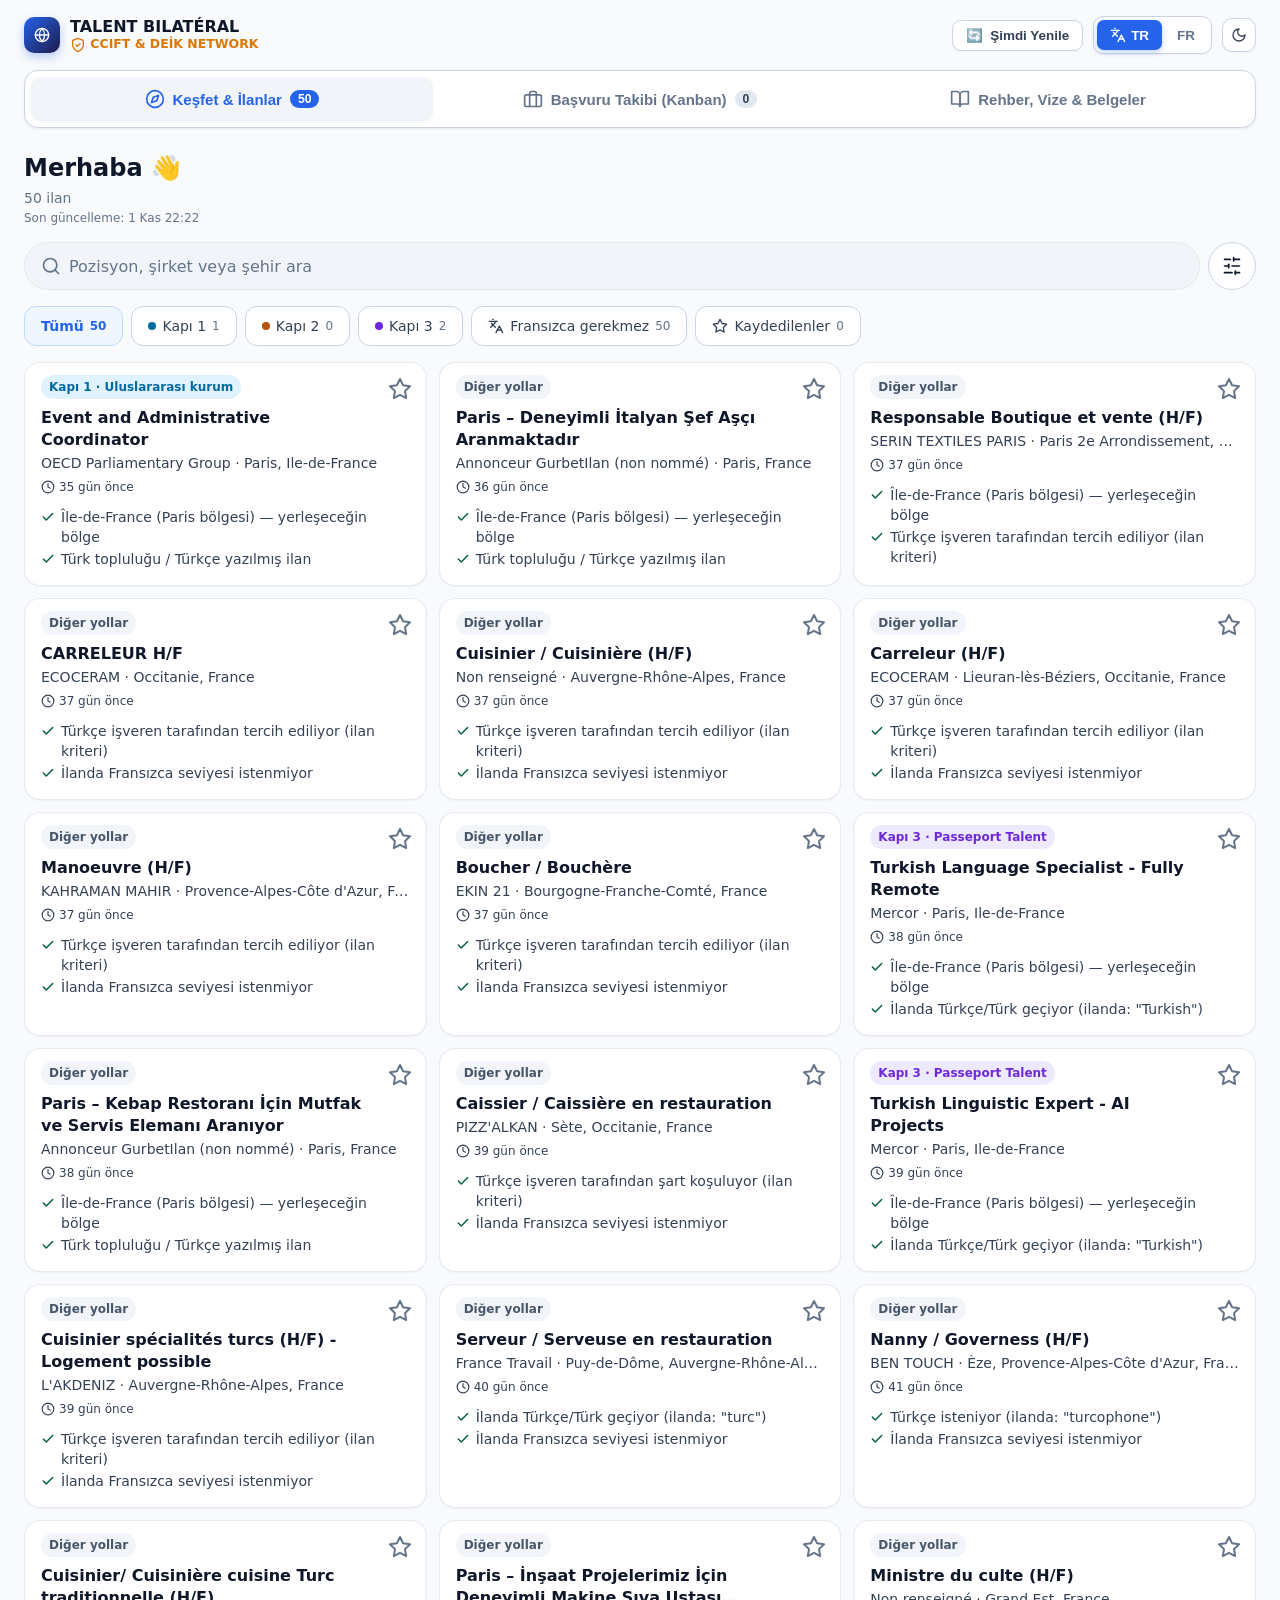
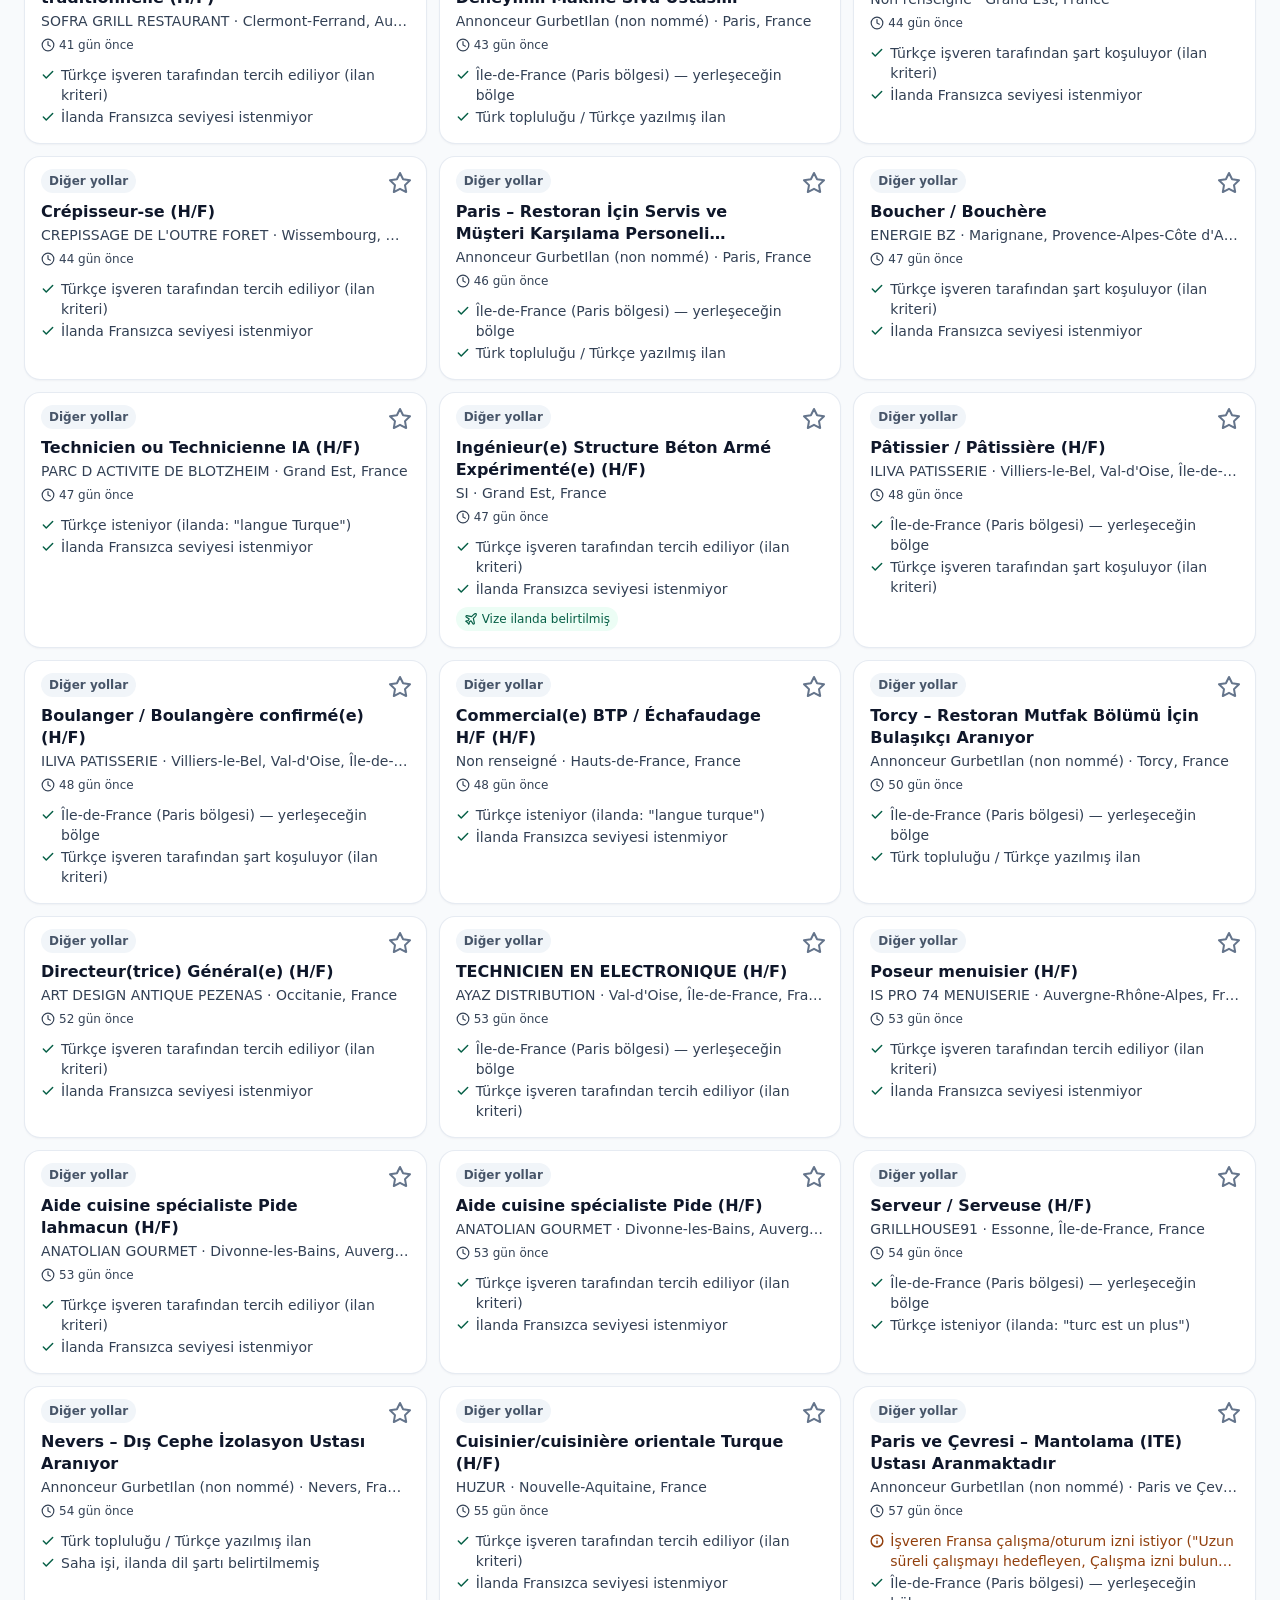
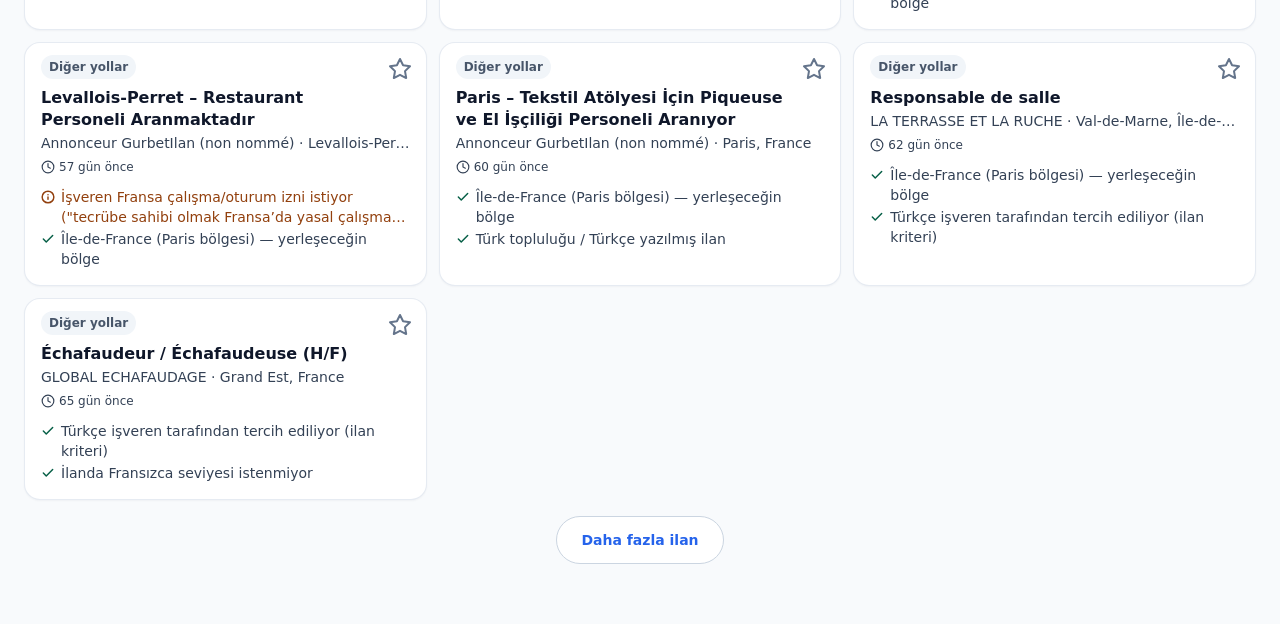
==== commit f17101e0: "🤖 [Auto-Refresh] Nouvelles opportunités bilatérales 01/11/2026 22:22" ====
--- a/dashboard.html
+++ b/dashboard.html
@@ -18,7 +18,7 @@
     <link rel="apple-touch-icon" href="apple-touch-icon.png">
     
     <!-- DONNÉES DES OFFRES (JSON inline) + BOOTSTRAP window.FransaData : avant tout autre script -->
-    <script id="fransa-jobs" type="application/json" data-generated-at="2026-11-01T22:18:38Z">[{"id":4102758047,"kind":"offer","title_tr":"Responsable Boutique et vente (H/F)","title_fr":"Responsable Boutique et vente (H/F)","company":"SERIN TEXTILES PARIS","location":"Paris 2e Arrondissement, Paris, Île-de-France, France","url":"https://europa.eu/eures/portal/jv-se/jv-details/MjE1U01USCA5?lang=fr","source":"EURES (France Travail)","score":90,"snippet_tr":"Société : Serin TextileDescription du poste :La société Serin Textile recherche un(e) Responsable Boutique h/f possédant une solide expérience de 10 ans dans le domaine. Vous aurez pour principales missions : L'accueil, le conseil et la fidélisation d'une clientèle diversifiée et internationale. La ","snippet_fr":"Société : Serin TextileDescription du poste :La société Serin Textile recherche un(e) Responsable Boutique h/f possédant une solide expérience de 10 ans dans le domaine. Vous aurez pour principales missions : L'accueil, le conseil et la fidélisation d'une clientèle diversifiée et internationale. La ","tags_tr":[],"tags_fr":[],"category_tr":"Genel / Diğer","category_fr":"Général","ccift":false,"no_french":true,"working_lang":"Türkçe isteniyor","visa_tr":"İlanda belirtilmemiş","visa_fr":"Non mentionné dans l'annonce","track":"autre","domain":"sales","discovered_at":"01/11/2026 21:54","contact_info":"Offre France Travail n° 215SMTH","source_type":"official_api","posted_at":"2026-10-30","verified_at":"2026-11-01T21:57:22Z","country":"FR","city":"Paris 2e Arrondissement","language_requirements":["en:preferred","tr:preferred"],"reasons_tr":["Île-de-France (Paris bölgesi) — yerleşeceğin bölge","Türkçe işveren tarafından tercih ediliyor (ilan kriteri)","İlanda Fransızca seviyesi istenmiyor","2 gün önce yayınlandı"],"reasons_fr":["Île-de-France — la région où elle s'installe","Turc souhaité par l'employeur (critère de l'offre)","Aucun niveau de français exigé dans l'annonce","Publiée il y a 2 jours"],"visa_evidence":"","warnings_tr":[],"warnings_fr":[],"description":"Société : Serin TextileDescription du poste :La société Serin Textile recherche un(e) Responsable Boutique h/f possédant une solide expérience de 10 ans dans le domaine. Vous aurez pour principales missions : L'accueil, le conseil et la fidélisation d'une clientèle diversifiée et internationale. La gestion de la surface de vente, la tenue de la boutique et la mise en valeur des produits textils. Le suivi des ventes, la gestion des stocks et l'optimisation des performances commerciales. La coordination de l'activité du magasin et le développement des parts de marché (avec une excellente maîtrise des marchés du Moyen-Orient). Profil recherché : Expérience : 10 ans d'expérience exigée dans la vente et la gestion de boutique textile. Langues : Maîtrise de plusieurs langues requise (Français, Anglais, Russe, Roumain, Turc, Arabe) pour interagir avec une clientèle multiculturelle. Compétences : Sens du commerce, leadership, rigueur, autonomie et excellente connaissance des spécificités des marchés cibles (Moyen-Orient et Afrique)."},{"id":2026938625,"kind":"offer","title_tr":"Boulanger / Boulangère confirmé(e) (H/F)","title_fr":"Boulanger / Boulangère confirmé(e) (H/F)","company":"ILIVA PATISSERIE","location":"Villiers-le-Bel, Val-d'Oise, Île-de-France, France","url":"https://europa.eu/eures/portal/jv-se/jv-details/MjE1S0JQTSA5?lang=fr","source":"EURES (France Travail)","score":90,"snippet_tr":"Vos missionsPréparer et fabriquer les pains et viennoiseries selon les recettes et méthodes de l'entrepriseRéaliser le pétrissage, le façonnage, la fermentation et la cuisson des produitsAssurer la qualité, la régularité et la fraîcheur des fabricationsRespecter strictement les règles d'hygiène et d","snippet_fr":"Vos missionsPréparer et fabriquer les pains et viennoiseries selon les recettes et méthodes de l'entrepriseRéaliser le pétrissage, le façonnage, la fermentation et la cuisson des produitsAssurer la qualité, la régularité et la fraîcheur des fabricationsRespecter strictement les règles d'hygiène et d","tags_tr":[],"tags_fr":[],"category_tr":"Genel / Diğer","category_fr":"Général","ccift":false,"no_french":true,"working_lang":"Türkçe isteniyor","visa_tr":"İlanda belirtilmemiş","visa_fr":"Non mentionné dans l'annonce","track":"autre","domain":"craft_pme","discovered_at":"01/11/2026 21:54","contact_info":"Offre France Travail n° 215KBPM","source_type":"official_api","posted_at":"2026-10-19","verified_at":"2026-11-01T21:57:22Z","country":"FR","city":"Villiers-le-Bel","language_requirements":["tr:c2"],"reasons_tr":["Île-de-France (Paris bölgesi) — yerleşeceğin bölge","Türkçe işveren tarafından şart koşuluyor (ilan kriteri)","İlanda Fransızca seviyesi istenmiyor","13 gün önce yayınlandı"],"reasons_fr":["Île-de-France — la région où elle s'installe","Turc exigé par l'employeur (critère de l'offre)","Aucun niveau de français exigé dans l'annonce","Publiée il y a 13 jours"],"visa_evidence":"","warnings_tr":[],"warnings_fr":[],"description":"Vos missionsPréparer et fabriquer les pains et viennoiseries selon les recettes et méthodes de l'entrepriseRéaliser le pétrissage, le façonnage, la fermentation et la cuisson des produitsAssurer la qualité, la régularité et la fraîcheur des fabricationsRespecter strictement les règles d'hygiène et de sécurité alimentaire (HACCP)Gérer les matières premières : réception, stockage et contrôle des produitsEntretenir le matériel, les équipements et le poste de travailAdapter la production en fonction de l'affluence et des besoins de la clientèleTravailler en coordination avec l'équipe (vendeurs, pâtissiers)La connaissance et l'expérience dans la préparation des recettes traditionnelles turques sont obligatoires.Une lettre de motivation personnalisée sera appréciée,"},{"id":95198737,"kind":"offer","title_tr":"Pâtissier / Pâtissière (H/F)","title_fr":"Pâtissier / Pâtissière (H/F)","company":"ILIVA PATISSERIE","location":"Villiers-le-Bel, Val-d'Oise, Île-de-France, France","url":"https://europa.eu/eures/portal/jv-se/jv-details/MjE1S0JQRiA5?lang=fr","source":"EURES (France Travail)","score":90,"snippet_tr":"Vos missionsRéaliser les préparations de base de la pâtisserie (pâtes, crèmes, garnitures, biscuits, entremets, gâteau de mariage, gâteau d'anniversaire)Fabriquer et assembler les produits de pâtisserie dans le respect des recettes et des standards de qualitéAssurer la cuisson, le montage et la déco","snippet_fr":"Vos missionsRéaliser les préparations de base de la pâtisserie (pâtes, crèmes, garnitures, biscuits, entremets, gâteau de mariage, gâteau d'anniversaire)Fabriquer et assembler les produits de pâtisserie dans le respect des recettes et des standards de qualitéAssurer la cuisson, le montage et la déco","tags_tr":[],"tags_fr":[],"category_tr":"Genel / Diğer","category_fr":"Général","ccift":false,"no_french":true,"working_lang":"Türkçe isteniyor","visa_tr":"İlanda belirtilmemiş","visa_fr":"Non mentionné dans l'annonce","track":"autre","domain":"craft_pme","discovered_at":"01/11/2026 21:54","contact_info":"Offre France Travail n° 215KBPF","source_type":"official_api","posted_at":"2026-10-19","verified_at":"2026-11-01T21:57:22Z","country":"FR","city":"Villiers-le-Bel","language_requirements":["tr:c2"],"reasons_tr":["Île-de-France (Paris bölgesi) — yerleşeceğin bölge","Türkçe işveren tarafından şart koşuluyor (ilan kriteri)","İlanda Fransızca seviyesi istenmiyor","13 gün önce yayınlandı"],"reasons_fr":["Île-de-France — la région où elle s'installe","Turc exigé par l'employeur (critère de l'offre)","Aucun niveau de français exigé dans l'annonce","Publiée il y a 13 jours"],"visa_evidence":"","warnings_tr":[],"warnings_fr":[],"description":"Vos missionsRéaliser les préparations de base de la pâtisserie (pâtes, crèmes, garnitures, biscuits, entremets, gâteau de mariage, gâteau d'anniversaire)Fabriquer et assembler les produits de pâtisserie dans le respect des recettes et des standards de qualitéAssurer la cuisson, le montage et la décoration des produitsGérer les matières premières : réception, stockage et rotation des produitsRespecter strictement les règles d'hygiène et de sécurité alimentaire (HACCP)Maintenir le poste de travail propre et organiséParticiper à la gestion des stocks et aux inventairesContribuer à la création ou à l'amélioration des recettes selon la politique de l'établissementTravailler en coordination avec le chef pâtissier Respecter les délais de production et les volumes demandésLa connaissance et l'expérience dans la préparation des recettes traditionnelles turques sont obligatoires.Une lettre de motivation personnalisée sera appréciée,"},{"id":757280058,"kind":"offer","title_tr":"Serveur / Serveuse (H/F)","title_fr":"Serveur / Serveuse (H/F)","company":"GRILLHOUSE91","location":"Essonne, Île-de-France, France","url":"https://europa.eu/eures/portal/jv-se/jv-details/MjE1Q1pTUyA5?lang=fr","source":"EURES (France Travail)","score":90,"snippet_tr":"Notre grill recherche un(e) serveur motivé(e), sérieux(se) et dynamique pour rejoindre notre équipe.Prise de poste dès que possibleMissions principales :- Accueillir et installer les clients.- Assurer le service en salle.- Prendre les commandes et conseiller les clients.- Veiller à la satisfaction d","snippet_fr":"Notre grill recherche un(e) serveur motivé(e), sérieux(se) et dynamique pour rejoindre notre équipe.Prise de poste dès que possibleMissions principales :- Accueillir et installer les clients.- Assurer le service en salle.- Prendre les commandes et conseiller les clients.- Veiller à la satisfaction d","tags_tr":[],"tags_fr":[],"category_tr":"Genel / Diğer","category_fr":"Général","ccift":false,"no_french":true,"working_lang":"Türkçe isteniyor","visa_tr":"İlanda belirtilmemiş","visa_fr":"Non mentionné dans l'annonce","track":"autre","domain":"craft_pme","discovered_at":"01/11/2026 21:54","contact_info":"Offre France Travail n° 215CZSS","source_type":"official_api","posted_at":"2026-10-13","verified_at":"2026-11-01T21:57:22Z","country":"FR","city":"Essonne","language_requirements":["tr:preferred"],"reasons_tr":["Île-de-France (Paris bölgesi) — yerleşeceğin bölge","Türkçe isteniyor (ilanda: \"turc est un plus\")","İlanda Fransızca seviyesi istenmiyor","19 gün önce yayınlandı"],"reasons_fr":["Île-de-France — la région où elle s'installe","Turc demandé (annonce : \"turc est un plus\")","Aucun niveau de français exigé dans l'annonce","Publiée il y a 19 jours"],"visa_evidence":"","warnings_tr":[],"warnings_fr":[],"description":"Notre grill recherche un(e) serveur motivé(e), sérieux(se) et dynamique pour rejoindre notre équipe.Prise de poste dès que possibleMissions principales :- Accueillir et installer les clients.- Assurer le service en salle.- Prendre les commandes et conseiller les clients.- Veiller à la satisfaction des clients et à la propreté de la salle, nettoyage.- Encaisser les clients- Travailler en équipe dans une ambiance conviviale.Profil recherché :Une première expérience en restauration est primordialeÊtre ponctuel(le), souriant(e), organisé(e) et avoir le sens du service.Parler et comprendre le turc est un plus.Conditions de travailHoraires de service : de 11 h à 15 h et de 18 h à 22 h.Repos : 2 jours par semaine.Disponibilité : travail le samedi et le dimanche obligatoire.Intéressé(e) ? Merci de répondre directement à cette annonce pour être recontacté(e)Au plaisir de vous accueillir dans notre équipe !"},{"id":3386109893,"kind":"offer","title_tr":"Event and Administrative Coordinator","title_fr":"Event and Administrative Coordinator","company":"OECD Parliamentary Group","location":"Paris, Ile-de-France","url":"https://www.adzuna.fr/details/5949636975?utm_medium=api&utm_source=25ece07d","source":"Adzuna","score":85,"snippet_tr":"Salaire : 4503–6500 € | full_time — The Organisation for Economic Co-operation and Development ( OECD ) is an international organisation comprised of 38 member countries, that works to build better policies for better lives. Our mission is to promote policies that will improve the economic and…","snippet_fr":"Salaire : 4503–6500 € | full_time — The Organisation for Economic Co-operation and Development ( OECD ) is an international organisation comprised of 38 member countries, that works to build better policies for better lives. Our mission is to promote policies that will improve the economic and…","tags_tr":["Emplois Autres/Général"],"tags_fr":["Emplois Autres/Général"],"category_tr":"Genel / Diğer","category_fr":"Général","ccift":false,"no_french":true,"working_lang":"Türkçe ortam (ilan Türkçe)","visa_tr":"İlanda belirtilmemiş","visa_fr":"Non mentionné dans l'annonce","track":"voie_1","domain":"hr_admin","discovered_at":"01/11/2026 21:55","contact_info":"","source_type":"board","posted_at":"2026-11-01","verified_at":"2026-11-01T21:57:22Z","country":"FR","city":"Paris","language_requirements":[],"reasons_tr":["Île-de-France (Paris bölgesi) — yerleşeceğin bölge","Türk topluluğu / Türkçe yazılmış ilan","İlanda Fransızca seviyesi istenmiyor","Bugün yayınlandı"],"reasons_fr":["Île-de-France — la région où elle s'installe","Annonce de la communauté turque / rédigée en turc","Aucun niveau de français exigé dans l'annonce","Publiée aujourd'hui"],"visa_evidence":"","warnings_tr":[],"warnings_fr":[],"description":"The Organisation for Economic Co-operation and Development ( OECD ) is an international organisation comprised of 38 member countries, that works to build better policies for better lives. Our mission is to promote policies that will improve the economic and social well-being of people around the world. Together with governments, policy makers and citizens, we work on establishing evidence-based international standards, and finding solutions to a range of social, economic and environmental chal…"},{"id":4266805630,"kind":"offer","title_tr":"Paris – Deneyimli İtalyan Şef Aşçı Aranmaktadır","title_fr":"Paris – Deneyimli İtalyan Şef Aşçı Aranmaktadır","company":"Annonceur GurbetIlan (non nommé)","location":"Paris, France","url":"https://www.gurbetilan.com/ads/paris-deneyimli-italyan-sef-asci-aranmaktadir/","source":"GurbetIlan France","score":85,"snippet_tr":"Fransa’nın Cenevre sınırına oldukça yakın bir konumda, Crozet bölgesinde hizmet veren restoranımız için İtalyan mutfağına tutkuyla bağlı, alanında tecrübe sahibi bir şef arayışımız bulunmaktadır. Mutfağımızın standartlarını koruyacak, İtalyan yemekleri konusunda ileri derecede bilgi ve beceriye…","snippet_fr":"Fransa’nın Cenevre sınırına oldukça yakın bir konumda, Crozet bölgesinde hizmet veren restoranımız için İtalyan mutfağına tutkuyla bağlı, alanında tecrübe sahibi bir şef arayışımız bulunmaktadır. Mutfağımızın standartlarını koruyacak, İtalyan yemekleri konusunda ileri derecede bilgi ve beceriye…","tags_tr":[],"tags_fr":[],"category_tr":"Genel / Diğer","category_fr":"Général","ccift":false,"no_french":true,"working_lang":"Türkçe ortam (ilan Türkçe)","visa_tr":"İlanda belirtilmemiş","visa_fr":"Non mentionné dans l'annonce","track":"autre","domain":"craft_pme","discovered_at":"01/11/2026 21:55","contact_info":"Candidature via le compte GurbetIlan (bouton « Giriş Yap ve Başvur »)","source_type":"community","posted_at":"2026-10-31","verified_at":"2026-11-01T21:57:22Z","country":"FR","city":"Paris","language_requirements":[],"reasons_tr":["Île-de-France (Paris bölgesi) — yerleşeceğin bölge","Türk topluluğu / Türkçe yazılmış ilan","Saha işi, ilanda dil şartı belirtilmemiş","1 gün önce yayınlandı"],"reasons_fr":["Île-de-France — la région où elle s'installe","Annonce de la communauté turque / rédigée en turc","Métier de terrain, aucune exigence de langue indiquée","Publiée il y a 1 jour"],"visa_evidence":"","warnings_tr":[],"warnings_fr":[],"description":"Sektör: Restaurant - Cafe - Bar | Çalışma Zamanı: Full-time (Tam Zamanlı) Fransa’nın Cenevre sınırına oldukça yakın bir konumda, Crozet bölgesinde hizmet veren restoranımız için İtalyan mutfağına tutkuyla bağlı, alanında tecrübe sahibi bir şef arayışımız bulunmaktadır. Mutfağımızın standartlarını koruyacak, İtalyan yemekleri konusunda ileri derecede bilgi ve beceriye sahip, mutfak disiplinine önem veren çalışma arkadaşımızı ekibimize dahil etmek istiyoruz. Aranan Nitelikler: İtalyan mutfağı konusunda kanıtlanabilir deneyime sahip olmak. Mutfak operasyonlarını yönetebilecek yetkinlikte olmak. Hızlı ve yoğun çalışma temposuna uyum sağlayabilmek. Çalışma Şartları & Sağlanan İmkanlar: Çok avantajlı maaş imkanı sunulmaktadır. Konaklama (lojman) desteği sağlanacaktır. Yemek imkanı mevcuttur. Yıllık sözleşme ile çalışma düzeni oluşturulacaktır. Hemen işe başlayabilecek adaylar tercih sebebidir."},{"id":647681042,"kind":"offer","title_tr":"Turkish Language Specialist - Fully Remote","title_fr":"Turkish Language Specialist - Fully Remote","company":"Mercor","location":"Paris, Ile-de-France","url":"https://www.adzuna.fr/details/5945417210?utm_medium=api&utm_source=25ece07d","source":"Adzuna","score":85,"snippet_tr":"About the job Mercor connects elite creative and technical talent with leading AI research labs. Headquartered in San Francisco, our investors include Benchmark , General Catalyst , Peter Thiel , Adam D'Angelo , Larry Summers , and Jack Dorsey . Position: Turkish Linguistic Experts Type: Contract…","snippet_fr":"About the job Mercor connects elite creative and technical talent with leading AI research labs. Headquartered in San Francisco, our investors include Benchmark , General Catalyst , Peter Thiel , Adam D'Angelo , Larry Summers , and Jack Dorsey . Position: Turkish Linguistic Experts Type: Contract…","tags_tr":["Unknown"],"tags_fr":["Unknown"],"category_tr":"Genel / Diğer","category_fr":"Général","ccift":false,"no_french":true,"working_lang":"İlanda belirtilmemiş","visa_tr":"İlanda belirtilmemiş","visa_fr":"Non mentionné dans l'annonce","track":"voie_3","domain":"hr_admin","discovered_at":"01/11/2026 21:55","contact_info":"","source_type":"board","posted_at":"2026-10-29","verified_at":"2026-11-01T21:57:22Z","country":"FR","city":"Paris","language_requirements":[],"reasons_tr":["Île-de-France (Paris bölgesi) — yerleşeceğin bölge","İlanda Türkçe/Türk geçiyor (ilanda: \"Turkish\")","İlanda Fransızca seviyesi istenmiyor","3 gün önce yayınlandı"],"reasons_fr":["Île-de-France — la région où elle s'installe","L'annonce mentionne le turc (annonce : \"Turkish\")","Aucun niveau de français exigé dans l'annonce","Publiée il y a 3 jours"],"visa_evidence":"","warnings_tr":[],"warnings_fr":[],"description":"About the job Mercor connects elite creative and technical talent with leading AI research labs. Headquartered in San Francisco, our investors include Benchmark , General Catalyst , Peter Thiel , Adam D'Angelo , Larry Summers , and Jack Dorsey . Position: Turkish Linguistic Experts Type: Contract Compensation: $50/hour Location: Remote Role Responsibilities Evaluate the quality and accuracy of LLM-generated Turkish text across various use cases like translation, summarization, dialogue, and gra…"},{"id":3820636636,"kind":"offer","title_tr":"Paris – Kebap Restoranı İçin Mutfak ve Servis Elemanı Aranıyor","title_fr":"Paris – Kebap Restoranı İçin Mutfak ve Servis Elemanı Aranıyor","company":"Annonceur GurbetIlan (non nommé)","location":"Paris, France","url":"https://www.gurbetilan.com/ads/paris-kebap-restorani-icin-mutfak-ve-servis-elemani-araniyor/","source":"GurbetIlan France","score":85,"snippet_tr":"Levallois bölgesinde bulunan kebap restoranımızda, mutfak ve servis süreçlerinde bize destek olacak çalışma arkadaşları arıyoruz. İşini severek yapan, sorumluluk sahibi ve restoran dinamiklerine hakim bir takım arkadaşı ile yola devam etmek istiyoruz. Açık Pozisyonlar: Kebap ve restoran personeli…","snippet_fr":"Levallois bölgesinde bulunan kebap restoranımızda, mutfak ve servis süreçlerinde bize destek olacak çalışma arkadaşları arıyoruz. İşini severek yapan, sorumluluk sahibi ve restoran dinamiklerine hakim bir takım arkadaşı ile yola devam etmek istiyoruz. Açık Pozisyonlar: Kebap ve restoran personeli…","tags_tr":[],"tags_fr":[],"category_tr":"Genel / Diğer","category_fr":"Général","ccift":false,"no_french":true,"working_lang":"Türkçe ortam (ilan Türkçe)","visa_tr":"İlanda belirtilmemiş","visa_fr":"Non mentionné dans l'annonce","track":"autre","domain":"craft_pme","discovered_at":"01/11/2026 21:55","contact_info":"Candidature via le compte GurbetIlan (bouton « Giriş Yap ve Başvur »)","source_type":"community","posted_at":"2026-10-29","verified_at":"2026-11-01T21:57:22Z","country":"FR","city":"Paris","language_requirements":[],"reasons_tr":["Île-de-France (Paris bölgesi) — yerleşeceğin bölge","Türk topluluğu / Türkçe yazılmış ilan","İlanda Fransızca seviyesi istenmiyor","3 gün önce yayınlandı"],"reasons_fr":["Île-de-France — la région où elle s'installe","Annonce de la communauté turque / rédigée en turc","Aucun niveau de français exigé dans l'annonce","Publiée il y a 3 jours"],"visa_evidence":"","warnings_tr":[],"warnings_fr":[],"description":"Sektör: Restaurant - Cafe - Bar | Çalışma Zamanı: Full-time (Tam Zamanlı) Levallois bölgesinde bulunan kebap restoranımızda, mutfak ve servis süreçlerinde bize destek olacak çalışma arkadaşları arıyoruz. İşini severek yapan, sorumluluk sahibi ve restoran dinamiklerine hakim bir takım arkadaşı ile yola devam etmek istiyoruz. Açık Pozisyonlar: Kebap ve restoran personeli Aranan Nitelikler: Kebap veya restoran sektöründe tecrübesi bulunan İş disiplinine sahip ve ciddi çalışma prensibi olan Et hazırlığı, servis hizmetleri ve genel restoran düzeni konularında yetkin Çalışma Şartları & Sağlanan İmkanlar: Tecrübeye bağlı olarak tatmin edici maaş imkanı Dinamik ve profesyonel bir çalışma ortamı"},{"id":2602337466,"kind":"offer","title_tr":"Caissier / Caissière en restauration","title_fr":"Caissier / Caissière en restauration","company":"PIZZ'ALKAN","location":"Sète, Occitanie, France","url":"https://europa.eu/eures/portal/jv-se/jv-details/MjE1U1hMViA5?lang=fr","source":"EURES (France Travail)","score":80,"snippet_tr":"Nous recherchons une personne pour prendre les commandes et tenir la caisse du restaurant.Jours travaillés : du lundi au vendrediHoraires variables entre 8h et 20h : à définir","snippet_fr":"Nous recherchons une personne pour prendre les commandes et tenir la caisse du restaurant.Jours travaillés : du lundi au vendrediHoraires variables entre 8h et 20h : à définir","tags_tr":[],"tags_fr":[],"category_tr":"Genel / Diğer","category_fr":"Général","ccift":false,"no_french":true,"working_lang":"Türkçe isteniyor","visa_tr":"İlanda belirtilmemiş","visa_fr":"Non mentionné dans l'annonce","track":"autre","domain":"craft_pme","discovered_at":"01/11/2026 21:54","contact_info":"Offre France Travail n° 215SXLV","source_type":"official_api","posted_at":"2026-10-28","verified_at":"2026-11-01T21:57:22Z","country":"FR","city":"Sète","language_requirements":["tr:c2"],"reasons_tr":["Türkçe işveren tarafından şart koşuluyor (ilan kriteri)","İlanda Fransızca seviyesi istenmiyor","4 gün önce yayınlandı"],"reasons_fr":["Turc exigé par l'employeur (critère de l'offre)","Aucun niveau de français exigé dans l'annonce","Publiée il y a 4 jours"],"visa_evidence":"","warnings_tr":[],"warnings_fr":[],"description":"Nous recherchons une personne pour prendre les commandes et tenir la caisse du restaurant.Jours travaillés : du lundi au vendrediHoraires variables entre 8h et 20h : à définir"},{"id":4136473770,"kind":"offer","title_tr":"Turkish Linguistic Expert - AI Projects","title_fr":"Turkish Linguistic Expert - AI Projects","company":"Mercor","location":"Paris, Ile-de-France","url":"https://www.adzuna.fr/details/5944216197?utm_medium=api&utm_source=25ece07d","source":"Adzuna","score":80,"snippet_tr":"About the job Mercor connects elite creative and technical talent with leading AI research labs. Headquartered in San Francisco, our investors include Benchmark , General Catalyst , Peter Thiel , Adam D'Angelo , Larry Summers , and Jack Dorsey . Position: Turkish Linguistic Experts Type: Contract…","snippet_fr":"About the job Mercor connects elite creative and technical talent with leading AI research labs. Headquartered in San Francisco, our investors include Benchmark , General Catalyst , Peter Thiel , Adam D'Angelo , Larry Summers , and Jack Dorsey . Position: Turkish Linguistic Experts Type: Contract…","tags_tr":["Unknown"],"tags_fr":["Unknown"],"category_tr":"Genel / Diğer","category_fr":"Général","ccift":false,"no_french":true,"working_lang":"İlanda belirtilmemiş","visa_tr":"İlanda belirtilmemiş","visa_fr":"Non mentionné dans l'annonce","track":"voie_3","domain":"hr_admin","discovered_at":"01/11/2026 21:55","contact_info":"","source_type":"board","posted_at":"2026-10-28","verified_at":"2026-11-01T21:57:22Z","country":"FR","city":"Paris","language_requirements":[],"reasons_tr":["Île-de-France (Paris bölgesi) — yerleşeceğin bölge","İlanda Türkçe/Türk geçiyor (ilanda: \"Turkish\")","İlanda Fransızca seviyesi istenmiyor","4 gün önce yayınlandı"],"reasons_fr":["Île-de-France — la région où elle s'installe","L'annonce mentionne le turc (annonce : \"Turkish\")","Aucun niveau de français exigé dans l'annonce","Publiée il y a 4 jours"],"visa_evidence":"","warnings_tr":[],"warnings_fr":[],"description":"About the job Mercor connects elite creative and technical talent with leading AI research labs. Headquartered in San Francisco, our investors include Benchmark , General Catalyst , Peter Thiel , Adam D'Angelo , Larry Summers , and Jack Dorsey . Position: Turkish Linguistic Experts Type: Contract Compensation: $50/hour Location: Remote Role Responsibilities Evaluate the quality and accuracy of LLM-generated Turkish text across various use cases like translation, summarization, dialogue, and gra…"},{"id":1847159461,"kind":"offer","title_tr":"Nanny / Governess (H/F)","title_fr":"Nanny / Governess (H/F)","company":"BEN TOUCH","location":"Èze, Provence-Alpes-Côte d'Azur, France","url":"https://europa.eu/eures/portal/jv-se/jv-details/MjE1UktYSiA5?lang=fr","source":"EURES (France Travail)","score":80,"snippet_tr":"Groupe Ben Touch, dirigé par Benjamin Erisoglu, l'innovation comme ADN, dans le cadre d'un développement en France et à l'international recherche sa Nanny / Governess H/F. Rattaché(e) au Groupe Ben Touch. Créée en 2009, Ben Touch est une holding Française en pleine croissance qui crée et soutient se","snippet_fr":"Groupe Ben Touch, dirigé par Benjamin Erisoglu, l'innovation comme ADN, dans le cadre d'un développement en France et à l'international recherche sa Nanny / Governess H/F. Rattaché(e) au Groupe Ben Touch. Créée en 2009, Ben Touch est une holding Française en pleine croissance qui crée et soutient se","tags_tr":[],"tags_fr":[],"category_tr":"Genel / Diğer","category_fr":"Général","ccift":false,"no_french":true,"working_lang":"Türkçe isteniyor","visa_tr":"İlanda belirtilmemiş","visa_fr":"Non mentionné dans l'annonce","track":"autre","domain":"craft_pme","discovered_at":"01/11/2026 21:54","contact_info":"Offre France Travail n° 215RKXJ","source_type":"official_api","posted_at":"2026-10-26","verified_at":"2026-11-01T21:57:22Z","country":"FR","city":"Èze","language_requirements":["ru:preferred","tr:preferred"],"reasons_tr":["Türkçe isteniyor (ilanda: \"turcophone\")","İlanda Fransızca seviyesi istenmiyor","6 gün önce yayınlandı"],"reasons_fr":["Turc demandé (annonce : \"turcophone\")","Aucun niveau de français exigé dans l'annonce","Publiée il y a 6 jours"],"visa_evidence":"","warnings_tr":[],"warnings_fr":[],"description":"Groupe Ben Touch, dirigé par Benjamin Erisoglu, l'innovation comme ADN, dans le cadre d'un développement en France et à l'international recherche sa Nanny / Governess H/F. Rattaché(e) au Groupe Ben Touch. Créée en 2009, Ben Touch est une holding Française en pleine croissance qui crée et soutient ses différentes marques : Technitoit, Mister toiture, Ben touch Digital, l'Attilio restaurant, le Shaman, .. VOS MISSIONSAu sein du Groupe Ben Touch, vous serez la personne de confiance des parents pour prendre soin de leurs enfants pendant leur séjour, leur repas, leur séminaire ou leur mariage. Vous assurez un rôle clé à la fois d'accueil, d'animation et d'éveil, en garantissant la sécurité des enfants et la sérénité de leurs parents. Vos principales responsabilités incluent :Garde et sécurité des enfants : accueillir et garder les enfants de nos clients, assurer leur sécurité, leurs repas et leur confort, en toute autonomie.Animation et éveil : imaginer et animer des activités adaptées à chaque âge (jeux, ateliers créatifs, activités éducatives, découverte des espaces extérieurs).Relation avec les familles : accueil chaleureux, communication claire et discrétion, en tant…"},{"id":1848811603,"kind":"offer","title_tr":"Paris – İnşaat Projelerimiz İçin Deneyimli Makine Sıva Ustası Aranıyor","title_fr":"Paris – İnşaat Projelerimiz İçin Deneyimli Makine Sıva Ustası Aranıyor","company":"Annonceur GurbetIlan (non nommé)","location":"Paris, France","url":"https://www.gurbetilan.com/ads/paris-insaat-projelerimiz-icin-deneyimli-makine-siva-ustasi-araniyor/","source":"GurbetIlan France","score":80,"snippet_tr":"Fransa’daki şantiye projelerimizde görevlendirilmek üzere, makine sıva uygulamalarına hakim ve işinde titiz usta arayışımız bulunmaktadır. Aranan Nitelikler: Makine sıva işinde tecrübe sahibi olmak, İşini bilen, pratik ve temiz çalışma disiplinine sahip olmak, Ekip çalışmasına ve şantiye ortamına…","snippet_fr":"Fransa’daki şantiye projelerimizde görevlendirilmek üzere, makine sıva uygulamalarına hakim ve işinde titiz usta arayışımız bulunmaktadır. Aranan Nitelikler: Makine sıva işinde tecrübe sahibi olmak, İşini bilen, pratik ve temiz çalışma disiplinine sahip olmak, Ekip çalışmasına ve şantiye ortamına…","tags_tr":[],"tags_fr":[],"category_tr":"Genel / Diğer","category_fr":"Général","ccift":false,"no_french":true,"working_lang":"Türkçe ortam (ilan Türkçe)","visa_tr":"İlanda belirtilmemiş","visa_fr":"Non mentionné dans l'annonce","track":"autre","domain":"hr_admin","discovered_at":"01/11/2026 21:55","contact_info":"Candidature via le compte GurbetIlan (bouton « Giriş Yap ve Başvur »)","source_type":"community","posted_at":"2026-10-24","verified_at":"2026-11-01T21:57:22Z","country":"FR","city":"Paris","language_requirements":[],"reasons_tr":["Île-de-France (Paris bölgesi) — yerleşeceğin bölge","Türk topluluğu / Türkçe yazılmış ilan","Saha işi, ilanda dil şartı belirtilmemiş","8 gün önce yayınlandı"],"reasons_fr":["Île-de-France — la région où elle s'installe","Annonce de la communauté turque / rédigée en turc","Métier de terrain, aucune exigence de langue indiquée","Publiée il y a 8 jours"],"visa_evidence":"","warnings_tr":[],"warnings_fr":[],"description":"Sektör: Yapı - İnşaat | Çalışma Zamanı: Full-time (Tam Zamanlı) Fransa’daki şantiye projelerimizde görevlendirilmek üzere, makine sıva uygulamalarına hakim ve işinde titiz usta arayışımız bulunmaktadır. Aranan Nitelikler: Makine sıva işinde tecrübe sahibi olmak, İşini bilen, pratik ve temiz çalışma disiplinine sahip olmak, Ekip çalışmasına ve şantiye ortamına uyum sağlayabilmek. Çalışma Şartları & Sağlanan İmkanlar: Tam zamanlı çalışma imkanı, Çalışma koşulları ve detaylar doğrudan yetkili ile görüşülecektir."},{"id":230451064,"kind":"offer","title_tr":"Ministre du culte (H/F)","title_fr":"Ministre du culte (H/F)","company":"Non renseigné","location":"Grand Est, France","url":"https://europa.eu/eures/portal/jv-se/jv-details/MjE1TVhNWSA5?lang=fr","source":"EURES (France Travail)","score":80,"snippet_tr":"- Concevoir et mettre en œuvre des séquences d'enseignements à différents niveaux, dans le cadre desprogrammes définis par l'association et/ou la fédération.- Transmettre des connaissances disciplinaires et savoir-faire prévus par les programmes et les référentiels.- Concevoir et mettre en œuvre des","snippet_fr":"- Concevoir et mettre en œuvre des séquences d'enseignements à différents niveaux, dans le cadre desprogrammes définis par l'association et/ou la fédération.- Transmettre des connaissances disciplinaires et savoir-faire prévus par les programmes et les référentiels.- Concevoir et mettre en œuvre des","tags_tr":[],"tags_fr":[],"category_tr":"Genel / Diğer","category_fr":"Général","ccift":false,"no_french":true,"working_lang":"Türkçe isteniyor","visa_tr":"İlanda belirtilmemiş","visa_fr":"Non mentionné dans l'annonce","track":"autre","domain":"craft_pme","discovered_at":"01/11/2026 21:54","contact_info":"Offre France Travail n° 215MXMY","source_type":"official_api","posted_at":"2026-10-23","verified_at":"2026-11-01T21:57:22Z","country":"FR","city":"","language_requirements":["ar:preferred","tr:c2"],"reasons_tr":["Türkçe işveren tarafından şart koşuluyor (ilan kriteri)","İlanda Fransızca seviyesi istenmiyor","9 gün önce yayınlandı"],"reasons_fr":["Turc exigé par l'employeur (critère de l'offre)","Aucun niveau de français exigé dans l'annonce","Publiée il y a 9 jours"],"visa_evidence":"","warnings_tr":[],"warnings_fr":[],"description":"- Concevoir et mettre en œuvre des séquences d'enseignements à différents niveaux, dans le cadre desprogrammes définis par l'association et/ou la fédération.- Transmettre des connaissances disciplinaires et savoir-faire prévus par les programmes et les référentiels.- Concevoir et mettre en œuvre des modalités d'évaluation des élèves, en liaison avec la fédération et les autrespartenaires.- Suivre individuellement les élèves et les aider dans leur travail personnel.- Utiliser les technologies de l'information et de la communication au service des apprentissages.- Concevoir et diriger les projets d'action pédagogique, éducative, culturelle et cultuelle- Mettre en œuvre des modalités d'accompagnement, concevoir et proposer des projets sociaux et éducatifs, enliaison avec la fédération et les autres partenaires.- Encadrer un public jeune, adulte et familiale.- Travailler dans le respect des valeurs de l'association et de la vie privée des personnes accueillies.- Apporter un accompagnement collectif (public jeune, adulte et familiale).- Participer aux réunions des équipes pédagogiques.- Rendre compte de son activité (rapports, planning, etc.) à la direction de l'association et/ou à la…"},{"id":3486803334,"kind":"offer","title_tr":"Paris – Restoran İçin Servis ve Müşteri Karşılama Personeli Aranıyor","title_fr":"Paris – Restoran İçin Servis ve Müşteri Karşılama Personeli Aranıyor","company":"Annonceur GurbetIlan (non nommé)","location":"Paris, France","url":"https://www.gurbetilan.com/ads/paris-restoran-icin-servis-ve-musteri-karsilama-personeli-araniyor/","source":"GurbetIlan France","score":80,"snippet_tr":"Fransa’da hizmet veren işletmemizin yoğunluğu sebebiyle, misafirlerimizi güler yüzle karşılayacak ve servis sürecine destek olacak bir çalışma arkadaşı arıyoruz. Restoranımızın günlük işleyişinde, özellikle patronun bulunmadığı zaman dilimlerinde siparişleri alabilecek ve servis akışını kontrol…","snippet_fr":"Fransa’da hizmet veren işletmemizin yoğunluğu sebebiyle, misafirlerimizi güler yüzle karşılayacak ve servis sürecine destek olacak bir çalışma arkadaşı arıyoruz. Restoranımızın günlük işleyişinde, özellikle patronun bulunmadığı zaman dilimlerinde siparişleri alabilecek ve servis akışını kontrol…","tags_tr":[],"tags_fr":[],"category_tr":"Genel / Diğer","category_fr":"Général","ccift":false,"no_french":true,"working_lang":"Türkçe ortam (ilan Türkçe)","visa_tr":"İlanda belirtilmemiş","visa_fr":"Non mentionné dans l'annonce","track":"autre","domain":"craft_pme","discovered_at":"01/11/2026 21:55","contact_info":"Candidature via le compte GurbetIlan (bouton « Giriş Yap ve Başvur »)","source_type":"community","posted_at":"2026-10-21","verified_at":"2026-11-01T21:57:22Z","country":"FR","city":"Paris","language_requirements":[],"reasons_tr":["Île-de-France (Paris bölgesi) — yerleşeceğin bölge","Türk topluluğu / Türkçe yazılmış ilan","İlanda Fransızca seviyesi istenmiyor","11 gün önce yayınlandı"],"reasons_fr":["Île-de-France — la région où elle s'installe","Annonce de la communauté turque / rédigée en turc","Aucun niveau de français exigé dans l'annonce","Publiée il y a 11 jours"],"visa_evidence":"","warnings_tr":[],"warnings_fr":[],"description":"Sektör: Restaurant - Cafe - Bar | Çalışma Zamanı: Full-time (Tam Zamanlı) Fransa’da hizmet veren işletmemizin yoğunluğu sebebiyle, misafirlerimizi güler yüzle karşılayacak ve servis sürecine destek olacak bir çalışma arkadaşı arıyoruz. Restoranımızın günlük işleyişinde, özellikle patronun bulunmadığı zaman dilimlerinde siparişleri alabilecek ve servis akışını kontrol edebilecek nitelikte bir ekip üyesine ihtiyacımız bulunmaktadır. Aranan Nitelikler: Müşterileri karşılamaya yetecek düzeyde Fransızca bilgisine sahip, Servis süreçlerinde dikkatli ve sorumluluk sahibi, Ekip çalışmasına uyum sağlayabilecek. Çalışma Şartları & Sağlanan İmkanlar: İşletme bünyesinde konaklama imkanı sağlanacaktır. Çalışma saatleri ve diğer detaylar görüşme esnasında netleştirilecektir."},{"id":3898713605,"kind":"offer","title_tr":"Ingénieur(e) Structure Béton Armé Expérimenté(e) (H/F)","title_fr":"Ingénieur(e) Structure Béton Armé Expérimenté(e) (H/F)","company":"SI","location":"Grand Est, France","url":"https://europa.eu/eures/portal/jv-se/jv-details/MjE1S0pXUCA5?lang=fr","source":"EURES (France Travail)","score":80,"snippet_tr":"Présentation de l'entreprise :Cabinet d'ingénierie structurelle en fort développement, nous intervenons sur des projets complexes de construction neuve, de réhabilitation et de renforcement de structures en béton armé, charpente métallique et bois. Dans le cadre de nos projets d'envergure, nous rech","snippet_fr":"Présentation de l'entreprise :Cabinet d'ingénierie structurelle en fort développement, nous intervenons sur des projets complexes de construction neuve, de réhabilitation et de renforcement de structures en béton armé, charpente métallique et bois. Dans le cadre de nos projets d'envergure, nous rech","tags_tr":[],"tags_fr":[],"category_tr":"Genel / Diğer","category_fr":"Général","ccift":false,"no_french":true,"working_lang":"Türkçe isteniyor","visa_tr":"İlanda vize/relokasyon geçiyor","visa_fr":"Non mentionné dans l'annonce","track":"autre","domain":"craft_pme","discovered_at":"01/11/2026 21:54","contact_info":"Offre France Travail n° 215KJWP","source_type":"official_api","posted_at":"2026-10-20","verified_at":"2026-11-01T21:57:22Z","country":"FR","city":"","language_requirements":["ar:preferred","tr:preferred"],"reasons_tr":["Türkçe işveren tarafından tercih ediliyor (ilan kriteri)","İlanda Fransızca seviyesi istenmiyor","12 gün önce yayınlandı","Vize/relokasyon geçiyor (ilanda: \"offrage et de ferraillage, ainsi que le VISA des plans d'exécution. * Coordinati\")"],"reasons_fr":["Turc souhaité par l'employeur (critère de l'offre)","Aucun niveau de français exigé dans l'annonce","Publiée il y a 12 jours","Visa/relocalisation mentionné (annonce : \"offrage et de ferraillage, ainsi que le VISA des plans d'exécution. * Coordinati\")"],"visa_evidence":"offrage et de ferraillage, ainsi que le VISA des plans d'exécution. * Coordination technique et exploita","warnings_tr":[],"warnings_fr":[],"description":"Présentation de l'entreprise :Cabinet d'ingénierie structurelle en fort développement, nous intervenons sur des projets complexes de construction neuve, de réhabilitation et de renforcement de structures en béton armé, charpente métallique et bois. Dans le cadre de nos projets d'envergure, nous recherchons un(e) Ingénieur(e) Structures senior doté(e) d'une solide expertise en dimensionnement parasismique, dynamique et en diagnostic de structures existantes.Missions principales :Rattaché(e) à la direction technique, vous prenez en charge la conception, la modélisation et la justification des structures pour des projets complexes : * Réalisation des notes de calcul d'exécution et de dimensionnement conformément aux Eurocodes (notamment EC0, EC2, EC3, EC4 et EC8). * Études de comportement dynamique et analyses parasismiques avancées (analyses modales, spectrales et non-linéaires si requis). * Modélisation et études aérodynamiques pour le calcul au vent des structures élancées ou complexes. * Conception et justification des solutions de renforcement et de réhabilitation de structures existantes (reprises en sous-œuvre, confortement de planchers, chemisage, renforcement par profilés…"},{"id":3586893094,"kind":"offer","title_tr":"Technicien ou Technicienne IA (H/F)","title_fr":"Technicien ou Technicienne IA (H/F)","company":"PARC D ACTIVITE DE BLOTZHEIM","location":"Grand Est, France","url":"https://europa.eu/eures/portal/jv-se/jv-details/MjE1Q0pUQiA5?lang=fr","source":"EURES (France Travail)","score":80,"snippet_tr":"Le candidat ou la candidate devra avoir une vraie connaissance en développement logiciel I.A et de sérieuses références de contacts avec les entreprises du secteur Data Center Il ou elle maîtrisera la langue Turque (investisseur principal est Turc) Il ou elle sera disponible pour de multiples déplac","snippet_fr":"Le candidat ou la candidate devra avoir une vraie connaissance en développement logiciel I.A et de sérieuses références de contacts avec les entreprises du secteur Data Center Il ou elle maîtrisera la langue Turque (investisseur principal est Turc) Il ou elle sera disponible pour de multiples déplac","tags_tr":[],"tags_fr":[],"category_tr":"Genel / Diğer","category_fr":"Général","ccift":false,"no_french":true,"working_lang":"Türkçe isteniyor","visa_tr":"İlanda belirtilmemiş","visa_fr":"Non mentionné dans l'annonce","track":"autre","domain":"craft_pme","discovered_at":"01/11/2026 21:54","contact_info":"Offre France Travail n° 215CJTB","source_type":"official_api","posted_at":"2026-10-20","verified_at":"2026-11-01T21:57:22Z","country":"FR","city":"","language_requirements":["fr:preferred","tr:preferred"],"reasons_tr":["Türkçe isteniyor (ilanda: \"langue Turque\")","İlanda Fransızca seviyesi istenmiyor","12 gün önce yayınlandı"],"reasons_fr":["Turc demandé (annonce : \"langue Turque\")","Aucun niveau de français exigé dans l'annonce","Publiée il y a 12 jours"],"visa_evidence":"","warnings_tr":[],"warnings_fr":[],"description":"Le candidat ou la candidate devra avoir une vraie connaissance en développement logiciel I.A et de sérieuses références de contacts avec les entreprises du secteur Data Center Il ou elle maîtrisera la langue Turque (investisseur principal est Turc) Il ou elle sera disponible pour de multiples déplacements à Istanbul ou AnkaraIl ou elle travaillera en étroite collaboration avec le directeur MO du projet Il ou elle sera le lien principal entre les ingénieurs Turcs et le directeur MO"},{"id":890781211,"kind":"offer","title_tr":"Boucher / Bouchère","title_fr":"Boucher / Bouchère","company":"ENERGIE BZ","location":"Marignane, Provence-Alpes-Côte d'Azur, France","url":"https://europa.eu/eures/portal/jv-se/jv-details/MjE1TExTUyA5?lang=fr","source":"EURES (France Travail)","score":80,"snippet_tr":"Pour un supermarché au centre ville de Marignane;Votre profil : Vous êtes soit diplômé avec ou sans expérience ou expérimenté sur le rayon boucherie.Avoir le sens du commerce.Vous intégrerez une petite équipe de 3 personnes. Vous commencez le plus tôt possible.Vous êtes dynamique et avez envie de vo","snippet_fr":"Pour un supermarché au centre ville de Marignane;Votre profil : Vous êtes soit diplômé avec ou sans expérience ou expérimenté sur le rayon boucherie.Avoir le sens du commerce.Vous intégrerez une petite équipe de 3 personnes. Vous commencez le plus tôt possible.Vous êtes dynamique et avez envie de vo","tags_tr":[],"tags_fr":[],"category_tr":"Genel / Diğer","category_fr":"Général","ccift":false,"no_french":true,"working_lang":"Türkçe isteniyor","visa_tr":"İlanda belirtilmemiş","visa_fr":"Non mentionné dans l'annonce","track":"autre","domain":"craft_pme","discovered_at":"01/11/2026 21:54","contact_info":"Offre France Travail n° 215LLSS","source_type":"official_api","posted_at":"2026-10-20","verified_at":"2026-11-01T21:57:22Z","country":"FR","city":"Marignane","language_requirements":["tr:a2"],"reasons_tr":["Türkçe işveren tarafından şart koşuluyor (ilan kriteri)","İlanda Fransızca seviyesi istenmiyor","12 gün önce yayınlandı"],"reasons_fr":["Turc exigé par l'employeur (critère de l'offre)","Aucun niveau de français exigé dans l'annonce","Publiée il y a 12 jours"],"visa_evidence":"","warnings_tr":[],"warnings_fr":[],"description":"Pour un supermarché au centre ville de Marignane;Votre profil : Vous êtes soit diplômé avec ou sans expérience ou expérimenté sur le rayon boucherie.Avoir le sens du commerce.Vous intégrerez une petite équipe de 3 personnes. Vous commencez le plus tôt possible.Vous êtes dynamique et avez envie de vous investir pour ce commerce de proximité.Idéalement vous maîtrisez la langue turc."},{"id":2633643769,"kind":"offer","title_tr":"Commercial(e) BTP / Échafaudage H/F (H/F)","title_fr":"Commercial(e) BTP / Échafaudage H/F (H/F)","company":"Non renseigné","location":"Hauts-de-France, France","url":"https://europa.eu/eures/portal/jv-se/jv-details/MjE1SkpWUSA5?lang=fr","source":"EURES (France Travail)","score":80,"snippet_tr":"Description du poste : Dans le cadre de notre développement, nous recherchons un(e) commercial(e) spécialisé(e) dans le secteur de l'échafaudage. Vous serez en charge de développer et fidéliser un portefeuille clients auprès des professionnels du BTP, d'identifier leurs besoins et de proposer des so","snippet_fr":"Description du poste : Dans le cadre de notre développement, nous recherchons un(e) commercial(e) spécialisé(e) dans le secteur de l'échafaudage. Vous serez en charge de développer et fidéliser un portefeuille clients auprès des professionnels du BTP, d'identifier leurs besoins et de proposer des so","tags_tr":[],"tags_fr":[],"category_tr":"Genel / Diğer","category_fr":"Général","ccift":false,"no_french":true,"working_lang":"Türkçe isteniyor","visa_tr":"İlanda belirtilmemiş","visa_fr":"Non mentionné dans l'annonce","track":"autre","domain":"sales","discovered_at":"01/11/2026 21:54","contact_info":"Offre France Travail n° 215JJVQ","source_type":"official_api","posted_at":"2026-10-19","verified_at":"2026-11-01T21:57:22Z","country":"FR","city":"","language_requirements":["tr:preferred"],"reasons_tr":["Türkçe isteniyor (ilanda: \"langue turque\")","İlanda Fransızca seviyesi istenmiyor","13 gün önce yayınlandı"],"reasons_fr":["Turc demandé (annonce : \"langue turque\")","Aucun niveau de français exigé dans l'annonce","Publiée il y a 13 jours"],"visa_evidence":"","warnings_tr":[],"warnings_fr":[],"description":"Description du poste : Dans le cadre de notre développement, nous recherchons un(e) commercial(e) spécialisé(e) dans le secteur de l'échafaudage. Vous serez en charge de développer et fidéliser un portefeuille clients auprès des professionnels du BTP, d'identifier leurs besoins et de proposer des solutions adaptées en matière de location, montage et démontage d'échafaudages.Missions principales :Prospecter de nouveaux clients et développer le portefeuille existant.Réaliser des visites sur chantier et des rendez-vous commerciaux.Analyser les besoins des clients et proposer des solutions adaptées.Établir les devis et assurer le suivi des offres commerciales.Négocier les contrats et assurer leur suivi.Fidéliser la clientèle et développer les relations commerciales.Assurer un reporting régulier de l'activité.Profil recherché :Expérience souhaitée d'au moins 1 an dans le domaine du montage et démontage d'échafaudages.Bonne connaissance du secteur du BTP.Sens du relationnel et de la négociation.Autonomie, rigueur et esprit d'initiative.Permis B obligatoire.Véhicule personnel souhaité.La maîtrise de la langue turque est un atout apprécié.Contrat : CDI - Temps pleinRémunération : 2000 /…"},{"id":3282660095,"kind":"offer","title_tr":"TECHNICIEN EN ELECTRONIQUE (H/F)","title_fr":"TECHNICIEN EN ELECTRONIQUE (H/F)","company":"AYAZ DISTRIBUTION","location":"Val-d'Oise, Île-de-France, France","url":"https://europa.eu/eures/portal/jv-se/jv-details/MjE1RFpOSiA5?lang=fr","source":"EURES (France Travail)","score":80,"snippet_tr":"Offre d'emploi - Ingénieur en électronique (H/F)Localisation : Île-de-FranceDescription du poste :Dans le cadre de notre développement, nous recherchons un(e) ingénieur(e) en électronique pour rejoindre notre équipe.Missions principales :- Diagnostiquer et réparer les cartes et composants électroniq","snippet_fr":"Offre d'emploi - Ingénieur en électronique (H/F)Localisation : Île-de-FranceDescription du poste :Dans le cadre de notre développement, nous recherchons un(e) ingénieur(e) en électronique pour rejoindre notre équipe.Missions principales :- Diagnostiquer et réparer les cartes et composants électroniq","tags_tr":[],"tags_fr":[],"category_tr":"Genel / Diğer","category_fr":"Général","ccift":false,"no_french":true,"working_lang":"Türkçe isteniyor","visa_tr":"İlanda belirtilmemiş","visa_fr":"Non mentionné dans l'annonce","track":"autre","domain":"craft_pme","discovered_at":"01/11/2026 21:55","contact_info":"Offre France Travail n° 215DZNJ","source_type":"official_api","posted_at":"2026-10-14","verified_at":"2026-11-01T21:57:22Z","country":"FR","city":"Val-d'Oise","language_requirements":["tr:preferred"],"reasons_tr":["Île-de-France (Paris bölgesi) — yerleşeceğin bölge","Türkçe işveren tarafından tercih ediliyor (ilan kriteri)","İlanda Fransızca seviyesi istenmiyor","18 gün önce yayınlandı"],"reasons_fr":["Île-de-France — la région où elle s'installe","Turc souhaité par l'employeur (critère de l'offre)","Aucun niveau de français exigé dans l'annonce","Publiée il y a 18 jours"],"visa_evidence":"","warnings_tr":[],"warnings_fr":[],"description":"Offre d'emploi - Ingénieur en électronique (H/F)Localisation : Île-de-FranceDescription du poste :Dans le cadre de notre développement, nous recherchons un(e) ingénieur(e) en électronique pour rejoindre notre équipe.Missions principales :- Diagnostiquer et réparer les cartes et composants électroniques.- Assurer la maintenance électronique des machines à café et distributeurs automatiques.- Identifier et résoudre les pannes électroniques.- Effectuer des tests et contrôles de fonctionnement.- Participer à l'amélioration des équipements électroniques.Profil recherché :- Diplôme en ingénierie électronique ou équivalent.- Bonne connaissance des circuits et composants électroniques.- Compétences en diagnostic et dépannage.- Autonomie, rigueur et esprit d'équipe.Type de contrat : À définir Rémunération : Selon profil et expérience."},{"id":2706240690,"kind":"offer","title_tr":"Responsable de salle","title_fr":"Responsable de salle","company":"LA TERRASSE ET LA RUCHE","location":"Val-de-Marne, Île-de-France, France","url":"https://europa.eu/eures/portal/jv-se/jv-details/MjE0VkJLUiA5?lang=fr","source":"EURES (France Travail)","score":80,"snippet_tr":"Pour un restaurant reputé pour sa cuisine traditionnelle Turque authentique, vous aurez en charge de superviser les opérations quotidiennes de notre établissement, de garantir un service de qualité tout en veillant à la satisfaction de notre clientèle. Notre équipe passionnée s'efforce de faire déco","snippet_fr":"Pour un restaurant reputé pour sa cuisine traditionnelle Turque authentique, vous aurez en charge de superviser les opérations quotidiennes de notre établissement, de garantir un service de qualité tout en veillant à la satisfaction de notre clientèle. Notre équipe passionnée s'efforce de faire déco","tags_tr":[],"tags_fr":[],"category_tr":"Genel / Diğer","category_fr":"Général","ccift":false,"no_french":true,"working_lang":"Türkçe isteniyor","visa_tr":"İlanda belirtilmemiş","visa_fr":"Non mentionné dans l'annonce","track":"autre","domain":"craft_pme","discovered_at":"01/11/2026 21:54","contact_info":"Offre France Travail n° 214VBKR","source_type":"official_api","posted_at":"2026-10-05","verified_at":"2026-11-01T21:57:22Z","country":"FR","city":"Val-de-Marne","language_requirements":["tr:preferred"],"reasons_tr":["Île-de-France (Paris bölgesi) — yerleşeceğin bölge","Türkçe işveren tarafından tercih ediliyor (ilan kriteri)","İlanda Fransızca seviyesi istenmiyor","27 gün önce yayınlandı"],"reasons_fr":["Île-de-France — la région où elle s'installe","Turc souhaité par l'employeur (critère de l'offre)","Aucun niveau de français exigé dans l'annonce","Publiée il y a 27 jours"],"visa_evidence":"","warnings_tr":[],"warnings_fr":[],"description":"Pour un restaurant reputé pour sa cuisine traditionnelle Turque authentique, vous aurez en charge de superviser les opérations quotidiennes de notre établissement, de garantir un service de qualité tout en veillant à la satisfaction de notre clientèle. Notre équipe passionnée s'efforce de faire découvrir les saveurs riches de la Turquie dans un cadre convivial et accueillant.Missions du poste :Accueillir et installer les clients dans la salleFormer et encadrer l'équipe de serveurs/serveusesConcevoir et optimiser l'organisation du serviceGérer les plannings et les horaires du personnelRecevoir et traiter les réclamations des clientsContribuer à la création d'un environnement de travail positif et motivantProfil recherché :Vous êtes dynamique et motivé(e), capable de travailler sous pression tout en maintenant un haut niveau de serviceExcellente aisance relationnelle et sens du service clientCapacité à diriger une équipe et à travailler en collaborationOrganisation et gestion du tempsGestion des conflits et prise de décision rapideMaintenir une ambiance de travail convivialeHoraires en coupure (service du midi et du soir), travail le week-end, repos le lundi (fermeture)"},{"id":870563805,"kind":"offer","title_tr":"Conseiller / Conseillère immobilier (H/F)","title_fr":"Conseiller / Conseillère immobilier (H/F)","company":"DOORMAN","location":"Malakoff, Hauts-de-Seine, Île-de-France, France","url":"https://europa.eu/eures/portal/jv-se/jv-details/MjE0UFRIQyA5?lang=fr","source":"EURES (France Travail)","score":80,"snippet_tr":"Doorman SAS, une agence immobilière opérant en France, offre à ses clients des solutions complètes et professionnelles. Elle fournit des services de conseil personnalisés pour les investisseurs et les propriétaires du monde entier, en France et particulièrement dans la région parisienne, dans les do","snippet_fr":"Doorman SAS, une agence immobilière opérant en France, offre à ses clients des solutions complètes et professionnelles. Elle fournit des services de conseil personnalisés pour les investisseurs et les propriétaires du monde entier, en France et particulièrement dans la région parisienne, dans les do","tags_tr":[],"tags_fr":[],"category_tr":"Genel / Diğer","category_fr":"Général","ccift":false,"no_french":true,"working_lang":"Türkçe isteniyor","visa_tr":"İlanda belirtilmemiş","visa_fr":"Non mentionné dans l'annonce","track":"autre","domain":"craft_pme","discovered_at":"01/11/2026 21:54","contact_info":"Offre France Travail n° 214PTHC","source_type":"official_api","posted_at":"2026-10-01","verified_at":"2026-11-01T21:57:22Z","country":"FR","city":"Malakoff","language_requirements":["en:preferred","tr:preferred"],"reasons_tr":["Île-de-France (Paris bölgesi) — yerleşeceğin bölge","Türkçe işveren tarafından tercih ediliyor (ilan kriteri)","İlanda Fransızca seviyesi istenmiyor","31 gün önce yayınlandı"],"reasons_fr":["Île-de-France — la région où elle s'installe","Turc souhaité par l'employeur (critère de l'offre)","Aucun niveau de français exigé dans l'annonce","Publiée il y a 31 jours"],"visa_evidence":"","warnings_tr":[],"warnings_fr":[],"description":"Doorman SAS, une agence immobilière opérant en France, offre à ses clients des solutions complètes et professionnelles. Elle fournit des services de conseil personnalisés pour les investisseurs et les propriétaires du monde entier, en France et particulièrement dans la région parisienne, dans les domaines suivants : locations de courte, moyenne et longue durée, transactions d'achat, de gestion et de vente de biens immobiliers ainsi que projets de rénovation.Les trois principales activités de Doorman SAS sont :- Locations de courte, moyenne et longue durée : Garantir la location du bien immobilier dans les meilleures conditions.- Conseil en achat et vente de biens immobiliers : Analyser le marché et proposer les meilleures opportunités afin de prendre les bonnes décisions d'investissement.- Services de rénovation et de réaménagement : Offrir des solutions de rénovation professionnelles pour valoriser le bien immobilier.ACTIVITÉS PRINCIPALES : En tant que Doorman SAS, nous recherchons un nouveau membre (conseiller immobilier) pour rejoindre notre équipe dynamique et polyvalente, capable de gérer les processus de location et d'achat-vente de biens immobiliers en France, d'établir une…"},{"id":618269335,"kind":"offer","title_tr":"OUVRIER POLYVALENT DE FACADES (H/F)","title_fr":"OUVRIER POLYVALENT DE FACADES (H/F)","company":"GLOBAL FACADE","location":"Ris-Orangis, Essonne, Île-de-France, France","url":"https://europa.eu/eures/portal/jv-se/jv-details/MjE0SENGTCA5?lang=fr","source":"EURES (France Travail)","score":80,"snippet_tr":"CHERCHE UN(E) OUVRIER POUR UN POSTE DE PEINTRE ET ENDUIT DE FACADES EXTERIEUR.LES MISSIONS DEMANDEES SONT :- MONTAGE ET DEMONTAGE DES ECHAUFFAUDAGE- PREPARATAION DE LA MISE EN PLACE DU MATERIELLE- AIDES AU COLLOBARATEUR - APPLICATION DE D'ENDUIT DE FACADE AVEC LA MACHINE - APPLICATION DE PEINTURE DE","snippet_fr":"CHERCHE UN(E) OUVRIER POUR UN POSTE DE PEINTRE ET ENDUIT DE FACADES EXTERIEUR.LES MISSIONS DEMANDEES SONT :- MONTAGE ET DEMONTAGE DES ECHAUFFAUDAGE- PREPARATAION DE LA MISE EN PLACE DU MATERIELLE- AIDES AU COLLOBARATEUR - APPLICATION DE D'ENDUIT DE FACADE AVEC LA MACHINE - APPLICATION DE PEINTURE DE","tags_tr":[],"tags_fr":[],"category_tr":"Genel / Diğer","category_fr":"Général","ccift":false,"no_french":true,"working_lang":"Türkçe isteniyor","visa_tr":"İlanda belirtilmemiş","visa_fr":"Non mentionné dans l'annonce","track":"autre","domain":"craft_pme","discovered_at":"01/11/2026 21:54","contact_info":"Offre France Travail n° 214HCFL","source_type":"official_api","posted_at":"2026-09-24","verified_at":"2026-11-01T21:57:22Z","country":"FR","city":"Ris-Orangis","language_requirements":["tr:preferred"],"reasons_tr":["Île-de-France (Paris bölgesi) — yerleşeceğin bölge","Türkçe işveren tarafından tercih ediliyor (ilan kriteri)","İlanda Fransızca seviyesi istenmiyor","38 gün önce yayınlandı"],"reasons_fr":["Île-de-France — la région où elle s'installe","Turc souhaité par l'employeur (critère de l'offre)","Aucun niveau de français exigé dans l'annonce","Publiée il y a 38 jours"],"visa_evidence":"","warnings_tr":[],"warnings_fr":[],"description":"CHERCHE UN(E) OUVRIER POUR UN POSTE DE PEINTRE ET ENDUIT DE FACADES EXTERIEUR.LES MISSIONS DEMANDEES SONT :- MONTAGE ET DEMONTAGE DES ECHAUFFAUDAGE- PREPARATAION DE LA MISE EN PLACE DU MATERIELLE- AIDES AU COLLOBARATEUR - APPLICATION DE D'ENDUIT DE FACADE AVEC LA MACHINE - APPLICATION DE PEINTURE DE FACADES- NETTOYAGE DE CHANTIERLE/LA SALARIE(E) SERA AMENE(E) A SE DEPLACER EN REGION ILE DE FRANCE ET EN REGION FRONTALIERE"},{"id":1224293112,"kind":"offer","title_tr":"Cuisinier / Cuisinière (H/F)","title_fr":"Cuisinier / Cuisinière (H/F)","company":"Non renseigné","location":"Auvergne-Rhône-Alpes, France","url":"https://europa.eu/eures/portal/jv-se/jv-details/MjE1V1pKSCA5?lang=fr","source":"EURES (France Travail)","score":75,"snippet_tr":"EntrepriseL'ART DU GRILL est une entreprise indépendante de restauration, spécialisée dans une cuisine généreuse, authentique et conviviale, mettant à l'honneur la cuisson au grill et les produits frais.Notre engagement repose sur la qualité des plats, le respect des produits, la satisfaction des cl","snippet_fr":"EntrepriseL'ART DU GRILL est une entreprise indépendante de restauration, spécialisée dans une cuisine généreuse, authentique et conviviale, mettant à l'honneur la cuisson au grill et les produits frais.Notre engagement repose sur la qualité des plats, le respect des produits, la satisfaction des cl","tags_tr":[],"tags_fr":[],"category_tr":"Genel / Diğer","category_fr":"Général","ccift":false,"no_french":true,"working_lang":"Türkçe isteniyor","visa_tr":"İlanda belirtilmemiş","visa_fr":"Non mentionné dans l'annonce","track":"autre","domain":"craft_pme","discovered_at":"01/11/2026 21:54","contact_info":"Offre France Travail n° 215WZJH","source_type":"official_api","posted_at":"2026-10-30","verified_at":"2026-11-01T21:57:22Z","country":"FR","city":"","language_requirements":["tr:preferred"],"reasons_tr":["Türkçe işveren tarafından tercih ediliyor (ilan kriteri)","İlanda Fransızca seviyesi istenmiyor","2 gün önce yayınlandı"],"reasons_fr":["Turc souhaité par l'employeur (critère de l'offre)","Aucun niveau de français exigé dans l'annonce","Publiée il y a 2 jours"],"visa_evidence":"","warnings_tr":[],"warnings_fr":[],"description":"EntrepriseL'ART DU GRILL est une entreprise indépendante de restauration, spécialisée dans une cuisine généreuse, authentique et conviviale, mettant à l'honneur la cuisson au grill et les produits frais.Notre engagement repose sur la qualité des plats, le respect des produits, la satisfaction des clients et une gestion responsable des ressources.Nous privilégions une relation durable avec nos clients, nos collaborateurs et notre environnement, en proposant une cuisine simple, savoureuse et faite maison.Convaincus que la richesse de notre entreprise repose sur la diversité des talents, L'ART DU GRILL s'engage en faveur de l'égalité professionnelle, de l'inclusion et du respect de chacun au sein de ses équipes.PosteDans le cadre de notre développement, nous recrutons notre futur-e Chef-fe Gérant-e en restauration collective / restauration d'entreprise à Clermont-Ferrand (63).Au sein d'un site de restauration, vous êtes rattaché-e à la direction et intégré-e à une équipe de cuisine et de service. Vous participez activement à la qualité de la prestation proposée à nos convives.Vos missionsVous serez en charge de :Élaborer des menus et des plats à base de produits frais, en valorisant…"},{"id":4123899315,"kind":"offer","title_tr":"Boucher / Bouchère","title_fr":"Boucher / Bouchère","company":"EKIN 21","location":"Bourgogne-Franche-Comté, France","url":"https://europa.eu/eures/portal/jv-se/jv-details/MjE1V0ZWSiA5?lang=fr","source":"EURES (France Travail)","score":75,"snippet_tr":"Nous recherchons un boucher pour travailler au sein de notre restaurant, spécialisé dans la préparation de viandes et la confection de broches de kebab.Vos missions principales:- Réceptionner et contrôler les livraisons de viande.- Préparer, découper, désosser et parer les différentes pièces de vian","snippet_fr":"Nous recherchons un boucher pour travailler au sein de notre restaurant, spécialisé dans la préparation de viandes et la confection de broches de kebab.Vos missions principales:- Réceptionner et contrôler les livraisons de viande.- Préparer, découper, désosser et parer les différentes pièces de vian","tags_tr":[],"tags_fr":[],"category_tr":"Genel / Diğer","category_fr":"Général","ccift":false,"no_french":true,"working_lang":"Türkçe isteniyor","visa_tr":"İlanda belirtilmemiş","visa_fr":"Non mentionné dans l'annonce","track":"autre","domain":"craft_pme","discovered_at":"01/11/2026 21:54","contact_info":"Offre France Travail n° 215WFVJ","source_type":"official_api","posted_at":"2026-10-30","verified_at":"2026-11-01T21:57:22Z","country":"FR","city":"","language_requirements":["ar:preferred","tr:preferred"],"reasons_tr":["Türkçe işveren tarafından tercih ediliyor (ilan kriteri)","İlanda Fransızca seviyesi istenmiyor","2 gün önce yayınlandı"],"reasons_fr":["Turc souhaité par l'employeur (critère de l'offre)","Aucun niveau de français exigé dans l'annonce","Publiée il y a 2 jours"],"visa_evidence":"","warnings_tr":[],"warnings_fr":[],"description":"Nous recherchons un boucher pour travailler au sein de notre restaurant, spécialisé dans la préparation de viandes et la confection de broches de kebab.Vos missions principales:- Réceptionner et contrôler les livraisons de viande.- Préparer, découper, désosser et parer les différentes pièces de viande.- Préparer, assaisonner et mariner les viandes selon les recettes du restaurant.- Réaliser le montage et la confection des broches de kebab.- Assurer la préparation quotidienne des viandes nécessaires au service.- Contrôler la qualité et la fraîcheur des produits.- Respecter les règles d'hygiène et de sécurité alimentaire ainsi que la chaîne du froid.- Nettoyer et entretenir le matériel et le poste de travail.Profil recherché :Nous recherchons une personne sérieuse, motivée, organisée et rigoureuse, ayant idéalement une expérience en boucherie ou en restauration, notamment dans la préparation des viandes et la confection de broches de kebab.La maîtrise des techniques de découpe, de préparation et de conservation des viandes est appréciée. Le respect des règles d'hygiène et la capacité à travailler en équipe sont indispensables."},{"id":2007463403,"kind":"offer","title_tr":"Manoeuvre (H/F)","title_fr":"Manoeuvre (H/F)","company":"KAHRAMAN MAHIR","location":"Provence-Alpes-Côte d'Azur, France","url":"https://europa.eu/eures/portal/jv-se/jv-details/MjE1V0NUUyA5?lang=fr","source":"EURES (France Travail)","score":75,"snippet_tr":"Cette entreprise familiale du bâtiment, implantée à L'Argentière-la-Bessée, intervient dans les travaux de maçonnerie générale, la rénovation, les façades et le gros œuvre. Vous rejoignez une petite équipe attachée au travail soigné, à l'entraide et au respect des règles de sécurité sur les chantier","snippet_fr":"Cette entreprise familiale du bâtiment, implantée à L'Argentière-la-Bessée, intervient dans les travaux de maçonnerie générale, la rénovation, les façades et le gros œuvre. Vous rejoignez une petite équipe attachée au travail soigné, à l'entraide et au respect des règles de sécurité sur les chantier","tags_tr":[],"tags_fr":[],"category_tr":"Genel / Diğer","category_fr":"Général","ccift":false,"no_french":true,"working_lang":"Türkçe isteniyor","visa_tr":"İlanda belirtilmemiş","visa_fr":"Non mentionné dans l'annonce","track":"autre","domain":"craft_pme","discovered_at":"01/11/2026 21:54","contact_info":"Offre France Travail n° 215WCTS","source_type":"official_api","posted_at":"2026-10-30","verified_at":"2026-11-01T21:57:22Z","country":"FR","city":"","language_requirements":["fr:preferred","tr:preferred"],"reasons_tr":["Türkçe işveren tarafından tercih ediliyor (ilan kriteri)","İlanda Fransızca seviyesi istenmiyor","2 gün önce yayınlandı"],"reasons_fr":["Turc souhaité par l'employeur (critère de l'offre)","Aucun niveau de français exigé dans l'annonce","Publiée il y a 2 jours"],"visa_evidence":"","warnings_tr":[],"warnings_fr":[],"description":"Cette entreprise familiale du bâtiment, implantée à L'Argentière-la-Bessée, intervient dans les travaux de maçonnerie générale, la rénovation, les façades et le gros œuvre. Vous rejoignez une petite équipe attachée au travail soigné, à l'entraide et au respect des règles de sécurité sur les chantiers. Description du poste Sous la responsabilité du chef d'équipe, vous participez aux travaux préparatoires et assistez les maçons sur des chantiers intérieurs et extérieurs. Débutant accepté : les consignes et méthodes de l'entreprise vous seront transmises sur le terrain. Vos missions :Préparer et installer le chantier, les outils et les matériaux nécessaires. Charger, écharger et manutentionner les matériaux et équipements. Déblayer, remblayer et participer aux travaux de démolition. Tailler et découper des matériaux selon les consignes. Aider au montage et au démontage des échafaudages, dans le respect des procédures applicables. Ranger les matériaux, nettoyer l'outillage et maintenir le chantier propre. Appliquer les règles de sécurité, de prévention et de qualité sur le chantier. Profil recherché :Débutant accepté ; une première expérience dans le bâtiment serait appréciée. Permis…"},{"id":1365205719,"kind":"offer","title_tr":"Carreleur (H/F)","title_fr":"Carreleur (H/F)","company":"ECOCERAM","location":"Lieuran-lès-Béziers, Occitanie, France","url":"https://europa.eu/eures/portal/jv-se/jv-details/MjE1V0RKSiA5?lang=fr","source":"EURES (France Travail)","score":75,"snippet_tr":"Le carreleur prépare les surfaces et pose du carrelage au sol et aux murs. Il réalise les découpes, les joints et les finitions. Il travaille sur des chantiers de construction ou de rénovation, seul ou en équipe. Les horaires sont généralement en journée, du lundi au vendredi. C'est un métier physiq","snippet_fr":"Le carreleur prépare les surfaces et pose du carrelage au sol et aux murs. Il réalise les découpes, les joints et les finitions. Il travaille sur des chantiers de construction ou de rénovation, seul ou en équipe. Les horaires sont généralement en journée, du lundi au vendredi. C'est un métier physiq","tags_tr":[],"tags_fr":[],"category_tr":"Genel / Diğer","category_fr":"Général","ccift":false,"no_french":true,"working_lang":"Türkçe isteniyor","visa_tr":"İlanda belirtilmemiş","visa_fr":"Non mentionné dans l'annonce","track":"autre","domain":"craft_pme","discovered_at":"01/11/2026 21:54","contact_info":"Offre France Travail n° 215WDJJ","source_type":"official_api","posted_at":"2026-10-30","verified_at":"2026-11-01T21:57:22Z","country":"FR","city":"Lieuran-lès-Béziers","language_requirements":["fr:preferred","tr:preferred"],"reasons_tr":["Türkçe işveren tarafından tercih ediliyor (ilan kriteri)","İlanda Fransızca seviyesi istenmiyor","2 gün önce yayınlandı"],"reasons_fr":["Turc souhaité par l'employeur (critère de l'offre)","Aucun niveau de français exigé dans l'annonce","Publiée il y a 2 jours"],"visa_evidence":"","warnings_tr":[],"warnings_fr":[],"description":"Le carreleur prépare les surfaces et pose du carrelage au sol et aux murs. Il réalise les découpes, les joints et les finitions. Il travaille sur des chantiers de construction ou de rénovation, seul ou en équipe. Les horaires sont généralement en journée, du lundi au vendredi. C'est un métier physique qui demande de la précision et le respect des règles de sécurité. Le télétravail n'est pas possible."},{"id":487753003,"kind":"offer","title_tr":"CARRELEUR H/F","title_fr":"CARRELEUR H/F","company":"ECOCERAM","location":"Occitanie, France","url":"https://europa.eu/eures/portal/jv-se/jv-details/MjE1V0JUQiA5?lang=fr","source":"EURES (France Travail)","score":75,"snippet_tr":"Le carreleur prépare les surfaces et pose du carrelage au sol et aux murs. Il réalise les découpes, les joints et les finitions. Il travaille sur des chantiers de construction ou de rénovation, seul ou en équipe. Les horaires sont généralement en journée, du lundi au vendredi. C'est un métier physiq","snippet_fr":"Le carreleur prépare les surfaces et pose du carrelage au sol et aux murs. Il réalise les découpes, les joints et les finitions. Il travaille sur des chantiers de construction ou de rénovation, seul ou en équipe. Les horaires sont généralement en journée, du lundi au vendredi. C'est un métier physiq","tags_tr":[],"tags_fr":[],"category_tr":"Genel / Diğer","category_fr":"Général","ccift":false,"no_french":true,"working_lang":"Türkçe isteniyor","visa_tr":"İlanda belirtilmemiş","visa_fr":"Non mentionné dans l'annonce","track":"autre","domain":"craft_pme","discovered_at":"01/11/2026 21:54","contact_info":"Offre France Travail n° 215WBTB","source_type":"official_api","posted_at":"2026-10-30","verified_at":"2026-11-01T21:57:22Z","country":"FR","city":"","language_requirements":["fr:preferred","tr:preferred"],"reasons_tr":["Türkçe işveren tarafından tercih ediliyor (ilan kriteri)","İlanda Fransızca seviyesi istenmiyor","2 gün önce yayınlandı"],"reasons_fr":["Turc souhaité par l'employeur (critère de l'offre)","Aucun niveau de français exigé dans l'annonce","Publiée il y a 2 jours"],"visa_evidence":"","warnings_tr":[],"warnings_fr":[],"description":"Le carreleur prépare les surfaces et pose du carrelage au sol et aux murs. Il réalise les découpes, les joints et les finitions. Il travaille sur des chantiers de construction ou de rénovation, seul ou en équipe. Les horaires sont généralement en journée, du lundi au vendredi. C'est un métier physique qui demande de la précision et le respect des règles de sécurité. Le télétravail n'est pas possible."},{"id":2485519511,"kind":"offer","title_tr":"Torcy – Restoran Mutfak Bölümü İçin Bulaşıkçı Aranıyor","title_fr":"Torcy – Restoran Mutfak Bölümü İçin Bulaşıkçı Aranıyor","company":"Annonceur GurbetIlan (non nommé)","location":"Torcy, France","url":"https://www.gurbetilan.com/ads/torcy-restoran-mutfak-bolumu-icin-bulasikci-araniyor/","source":"GurbetIlan France","score":75,"snippet_tr":"Fransa’nın Torcy bölgesinde hizmet veren işletmemizin mutfak operasyonlarında görevlendirilmek üzere, temizliğe önem veren ve ekip çalışmasına yatkın bir çalışma arkadaşı arayışımız bulunmaktadır. Mutfak düzeninin korunması ve bulaşık süreçlerinin yönetilmesi konusunda titizlikle çalışacak, mutfak…","snippet_fr":"Fransa’nın Torcy bölgesinde hizmet veren işletmemizin mutfak operasyonlarında görevlendirilmek üzere, temizliğe önem veren ve ekip çalışmasına yatkın bir çalışma arkadaşı arayışımız bulunmaktadır. Mutfak düzeninin korunması ve bulaşık süreçlerinin yönetilmesi konusunda titizlikle çalışacak, mutfak…","tags_tr":[],"tags_fr":[],"category_tr":"Genel / Diğer","category_fr":"Général","ccift":false,"no_french":true,"working_lang":"Türkçe ortam (ilan Türkçe)","visa_tr":"İlanda belirtilmemiş","visa_fr":"Non mentionné dans l'annonce","track":"autre","domain":"craft_pme","discovered_at":"01/11/2026 21:55","contact_info":"Candidature via le compte GurbetIlan (bouton « Giriş Yap ve Başvur »)","source_type":"community","posted_at":"2026-10-17","verified_at":"2026-11-01T21:57:22Z","country":"FR","city":"Torcy","language_requirements":[],"reasons_tr":["Île-de-France (Paris bölgesi) — yerleşeceğin bölge","Türk topluluğu / Türkçe yazılmış ilan","Saha işi, ilanda dil şartı belirtilmemiş","15 gün önce yayınlandı"],"reasons_fr":["Île-de-France — la région où elle s'installe","Annonce de la communauté turque / rédigée en turc","Métier de terrain, aucune exigence de langue indiquée","Publiée il y a 15 jours"],"visa_evidence":"","warnings_tr":[],"warnings_fr":[],"description":"Sektör: Restaurant - Cafe - Bar | Çalışma Zamanı: Full-time (Tam Zamanlı) Fransa’nın Torcy bölgesinde hizmet veren işletmemizin mutfak operasyonlarında görevlendirilmek üzere, temizliğe önem veren ve ekip çalışmasına yatkın bir çalışma arkadaşı arayışımız bulunmaktadır. Mutfak düzeninin korunması ve bulaşık süreçlerinin yönetilmesi konusunda titizlikle çalışacak, mutfak ekibimize destek verecek bir aday arıyoruz. Aranan Nitelikler: Hijyen kurallarına dikkat eden, Sorumluluk sahibi ve disiplinli, Yoğun çalışma temposuna uyum sağlayabilecek. Çalışma Şartları & Sağlanan İmkanlar: İşletmemizin mutfak bölümünde tam zamanlı çalışma imkanı, Ekip içi uyumlu bir çalışma ortamı."},{"id":3699875984,"kind":"offer","title_tr":"Paris – Tekstil Atölyesi İçin Piqueuse ve El İşçiliği Personeli Aranıyor","title_fr":"Paris – Tekstil Atölyesi İçin Piqueuse ve El İşçiliği Personeli Aranıyor","company":"Annonceur GurbetIlan (non nommé)","location":"Paris, France","url":"https://www.gurbetilan.com/ads/paris-tekstil-atolyesi-icin-piqueuse-ve-el-isciligi-personeli-araniyor/","source":"GurbetIlan France","score":75,"snippet_tr":"Fransa’nın 93 bölgesinde faaliyet gösteren tekstil atölyemizde, lüks ve haute couture kadın giyim alanında üretim süreçlerimize değer katacak deneyimli çalışma arkadaşları arıyoruz. Aranan Nitelikler: Piqueuse (makinacı) olarak deneyim sahibi, El işçiliği ve tekstil finiş işlemleri konusunda…","snippet_fr":"Fransa’nın 93 bölgesinde faaliyet gösteren tekstil atölyemizde, lüks ve haute couture kadın giyim alanında üretim süreçlerimize değer katacak deneyimli çalışma arkadaşları arıyoruz. Aranan Nitelikler: Piqueuse (makinacı) olarak deneyim sahibi, El işçiliği ve tekstil finiş işlemleri konusunda…","tags_tr":[],"tags_fr":[],"category_tr":"Genel / Diğer","category_fr":"Général","ccift":false,"no_french":true,"working_lang":"Türkçe ortam (ilan Türkçe)","visa_tr":"İlanda belirtilmemiş","visa_fr":"Non mentionné dans l'annonce","track":"autre","domain":"craft_pme","discovered_at":"01/11/2026 21:55","contact_info":"Candidature via le compte GurbetIlan (bouton « Giriş Yap ve Başvur »)","source_type":"community","posted_at":"2026-10-07","verified_at":"2026-11-01T21:57:22Z","country":"FR","city":"Paris","language_requirements":[],"reasons_tr":["Île-de-France (Paris bölgesi) — yerleşeceğin bölge","Türk topluluğu / Türkçe yazılmış ilan","İlanda Fransızca seviyesi istenmiyor","25 gün önce yayınlandı"],"reasons_fr":["Île-de-France — la région où elle s'installe","Annonce de la communauté turque / rédigée en turc","Aucun niveau de français exigé dans l'annonce","Publiée il y a 25 jours"],"visa_evidence":"","warnings_tr":[],"warnings_fr":[],"description":"Sektör: Tekstil | Çalışma Zamanı: Full-time (Tam Zamanlı) Fransa’nın 93 bölgesinde faaliyet gösteren tekstil atölyemizde, lüks ve haute couture kadın giyim alanında üretim süreçlerimize değer katacak deneyimli çalışma arkadaşları arıyoruz. Aranan Nitelikler: Piqueuse (makinacı) olarak deneyim sahibi, El işçiliği ve tekstil finiş işlemleri konusunda tecrübeli, Lüks giyim ve haute couture alanında daha önce çalışmış, Detaylara önem veren ve titiz çalışma prensibine sahip. Çalışma Şartları & Sağlanan İmkanlar: Profesyonel ve düzenli bir çalışma ortamı, Sektörel standartlara uygun çalışma koşulları."},{"id":3514488381,"kind":"offer","title_tr":"Paris – Restoran Tezgahçı Personeli","title_fr":"Paris – Restoran Tezgahçı Personeli","company":"Annonceur GurbetIlan (non nommé)","location":"Paris, France","url":"https://www.gurbetilan.com/ads/paris-restoran-tezgahci-personeli/","source":"GurbetIlan France","score":75,"snippet_tr":"Fransa bölgesinde faaliyet gösteren işletmemizde görevlendirilmek üzere Tezgahçı alınacaktır. Aranan Nitelikler: Restoran mutfak düzenine hakim, Hızlı ve pratik çalışma disiplinine sahip, Ekip çalışmasına yatkın. Çalışma Şartları & Sağlanan İmkanlar: İşletmemizin yoğun temposuna uyum…","snippet_fr":"Fransa bölgesinde faaliyet gösteren işletmemizde görevlendirilmek üzere Tezgahçı alınacaktır. Aranan Nitelikler: Restoran mutfak düzenine hakim, Hızlı ve pratik çalışma disiplinine sahip, Ekip çalışmasına yatkın. Çalışma Şartları & Sağlanan İmkanlar: İşletmemizin yoğun temposuna uyum…","tags_tr":[],"tags_fr":[],"category_tr":"Genel / Diğer","category_fr":"Général","ccift":false,"no_french":true,"working_lang":"Türkçe ortam (ilan Türkçe)","visa_tr":"İlanda belirtilmemiş","visa_fr":"Non mentionné dans l'annonce","track":"autre","domain":"hr_admin","discovered_at":"01/11/2026 21:55","contact_info":"Candidature via le compte GurbetIlan (bouton « Giriş Yap ve Başvur »)","source_type":"community","posted_at":"2026-09-29","verified_at":"2026-11-01T21:57:22Z","country":"FR","city":"Paris","language_requirements":[],"reasons_tr":["Île-de-France (Paris bölgesi) — yerleşeceğin bölge","Türk topluluğu / Türkçe yazılmış ilan","İlanda Fransızca seviyesi istenmiyor","33 gün önce yayınlandı"],"reasons_fr":["Île-de-France — la région où elle s'installe","Annonce de la communauté turque / rédigée en turc","Aucun niveau de français exigé dans l'annonce","Publiée il y a 33 jours"],"visa_evidence":"","warnings_tr":[],"warnings_fr":[],"description":"Sektör: Restaurant - Cafe - Bar | Çalışma Zamanı: Full-time (Tam Zamanlı) Fransa bölgesinde faaliyet gösteren işletmemizde görevlendirilmek üzere Tezgahçı alınacaktır. Aranan Nitelikler: Restoran mutfak düzenine hakim, Hızlı ve pratik çalışma disiplinine sahip, Ekip çalışmasına yatkın. Çalışma Şartları & Sağlanan İmkanlar: İşletmemizin yoğun temposuna uyum sağlayabilecek, Düzenli çalışma saatleri."},{"id":1668519675,"kind":"offer","title_tr":"Gestionnaire comptable","title_fr":"Gestionnaire comptable","company":"EBBOS","location":"Pays de la Loire, France","url":"https://europa.eu/eures/portal/jv-se/jv-details/MjE0S1BNSCA5?lang=fr","source":"EURES (France Travail)","score":75,"snippet_tr":"Vos missions :- Réaliser le traitement administratif de dossiers (frappe de courrier, mise en forme de document,...) - Transmettre les informations (e-mail, notes, fax, .) pour le compte d'un ou plusieurs services ou d'un responsable selon l'organisation de l'entreprise.- Réaliser la pré-comptabilit","snippet_fr":"Vos missions :- Réaliser le traitement administratif de dossiers (frappe de courrier, mise en forme de document,...) - Transmettre les informations (e-mail, notes, fax, .) pour le compte d'un ou plusieurs services ou d'un responsable selon l'organisation de l'entreprise.- Réaliser la pré-comptabilit","tags_tr":[],"tags_fr":[],"category_tr":"Genel / Diğer","category_fr":"Général","ccift":false,"no_french":true,"working_lang":"Türkçe isteniyor","visa_tr":"İlanda belirtilmemiş","visa_fr":"Non mentionné dans l'annonce","track":"autre","domain":"hr_admin","discovered_at":"01/11/2026 21:54","contact_info":"Offre France Travail n° 214KPMH","source_type":"official_api","posted_at":"2026-09-25","verified_at":"2026-11-01T21:57:22Z","country":"FR","city":"","language_requirements":["tr:b1"],"reasons_tr":["Türkçe işveren tarafından şart koşuluyor (ilan kriteri)","İlanda Fransızca seviyesi istenmiyor","37 gün önce yayınlandı"],"reasons_fr":["Turc exigé par l'employeur (critère de l'offre)","Aucun niveau de français exigé dans l'annonce","Publiée il y a 37 jours"],"visa_evidence":"","warnings_tr":[],"warnings_fr":[],"description":"Vos missions :- Réaliser le traitement administratif de dossiers (frappe de courrier, mise en forme de document,...) - Transmettre les informations (e-mail, notes, fax, .) pour le compte d'un ou plusieurs services ou d'un responsable selon l'organisation de l'entreprise.- Réaliser la pré-comptabilité- Rédaction des contrats, saisie des bulletins de salaire"},{"id":1272337978,"kind":"offer","title_tr":"Serveur / Serveuse de restaurant","title_fr":"Serveur / Serveuse de restaurant","company":"Non renseigné","location":"Grand Est, France","url":"https://europa.eu/eures/portal/jv-se/jv-details/MjE0RFhCUyA5?lang=fr","source":"EURES (France Travail)","score":75,"snippet_tr":"Nous recherchons un(e) serveur(se) qui aime l'accueil et la réalisation d'un service à table de qualité.Vous accueillerez et installerez les clients à leur table avec courtoisieVous conseillerez les clients sur la carte, les différents plats et les boissonsVous prendrez les commandes et servirez les","snippet_fr":"Nous recherchons un(e) serveur(se) qui aime l'accueil et la réalisation d'un service à table de qualité.Vous accueillerez et installerez les clients à leur table avec courtoisieVous conseillerez les clients sur la carte, les différents plats et les boissonsVous prendrez les commandes et servirez les","tags_tr":[],"tags_fr":[],"category_tr":"Genel / Diğer","category_fr":"Général","ccift":false,"no_french":true,"working_lang":"Türkçe isteniyor","visa_tr":"İlanda belirtilmemiş","visa_fr":"Non mentionné dans l'annonce","track":"autre","domain":"craft_pme","discovered_at":"01/11/2026 21:54","contact_info":"Offre France Travail n° 214DXBS","source_type":"official_api","posted_at":"2026-09-21","verified_at":"2026-11-01T21:57:22Z","country":"FR","city":"","language_requirements":["en:preferred","tr:b1"],"reasons_tr":["Türkçe işveren tarafından şart koşuluyor (ilan kriteri)","İlanda Fransızca seviyesi istenmiyor","41 gün önce yayınlandı"],"reasons_fr":["Turc exigé par l'employeur (critère de l'offre)","Aucun niveau de français exigé dans l'annonce","Publiée il y a 41 jours"],"visa_evidence":"","warnings_tr":[],"warnings_fr":[],"description":"Nous recherchons un(e) serveur(se) qui aime l'accueil et la réalisation d'un service à table de qualité.Vous accueillerez et installerez les clients à leur table avec courtoisieVous conseillerez les clients sur la carte, les différents plats et les boissonsVous prendrez les commandes et servirez les clients avec efficacitéVous ferez la mis en place des espaces de restaurationPoste à pourvoir de suite jusqu'au 31 décembre."},{"id":4014619547,"kind":"offer","title_tr":"Cuisinier spécialités turcs (H/F) - Logement possible","title_fr":"Cuisinier spécialités turcs (H/F) - Logement possible","company":"L'AKDENIZ","location":"Auvergne-Rhône-Alpes, France","url":"https://europa.eu/eures/portal/jv-se/jv-details/MjE1VEJaVyA5?lang=fr","source":"EURES (France Travail)","score":70,"snippet_tr":"Restaurant de spécialités Turcs implanté depuis de nombreuses années sur le territoire recherche un cuisiner (H/F) afin de compléter son équipe. Vos missions : - Préparation de la mise en place pour le service - Dressage des assiettes - Cuisson de la viande et accompagnements Poste : - Travail du Ma","snippet_fr":"Restaurant de spécialités Turcs implanté depuis de nombreuses années sur le territoire recherche un cuisiner (H/F) afin de compléter son équipe. Vos missions : - Préparation de la mise en place pour le service - Dressage des assiettes - Cuisson de la viande et accompagnements Poste : - Travail du Ma","tags_tr":[],"tags_fr":[],"category_tr":"Genel / Diğer","category_fr":"Général","ccift":false,"no_french":true,"working_lang":"Türkçe isteniyor","visa_tr":"İlanda belirtilmemiş","visa_fr":"Non mentionné dans l'annonce","track":"autre","domain":"craft_pme","discovered_at":"01/11/2026 21:54","contact_info":"Offre France Travail n° 215TBZW","source_type":"official_api","posted_at":"2026-10-28","verified_at":"2026-11-01T21:57:22Z","country":"FR","city":"","language_requirements":["tr:preferred"],"reasons_tr":["Türkçe işveren tarafından tercih ediliyor (ilan kriteri)","İlanda Fransızca seviyesi istenmiyor","4 gün önce yayınlandı"],"reasons_fr":["Turc souhaité par l'employeur (critère de l'offre)","Aucun niveau de français exigé dans l'annonce","Publiée il y a 4 jours"],"visa_evidence":"","warnings_tr":[],"warnings_fr":[],"description":"Restaurant de spécialités Turcs implanté depuis de nombreuses années sur le territoire recherche un cuisiner (H/F) afin de compléter son équipe. Vos missions : - Préparation de la mise en place pour le service - Dressage des assiettes - Cuisson de la viande et accompagnements Poste : - Travail du Mardi au Dimanche- Service midi et soir- 2 jours de reposLogement sur la commune possible.Profil : Vous avez une expérience significative dans un établissement de spécialités turcs."},{"id":828967943,"kind":"offer","title_tr":"Cuisinier/ Cuisinière cuisine Turc traditionnelle (H/F)","title_fr":"Cuisinier/ Cuisinière cuisine Turc traditionnelle (H/F)","company":"SOFRA GRILL RESTAURANT","location":"Clermont-Ferrand, Auvergne-Rhône-Alpes, France","url":"https://europa.eu/eures/portal/jv-se/jv-details/MjE1UkRQWiA5?lang=fr","source":"EURES (France Travail)","score":70,"snippet_tr":"Dans le cadre du développement de notre restaurant spécialisé en cuisine turc, nous recrutons un cuisinier ou une cuisinièreL'équipe se compose actuellement de 2 cuisiniers et une serveuse mais nous souhaitons élargir notre équipe à 3 cuisiniers/cuisinières et 3 serveurs/serveusesMissions :Mise en p","snippet_fr":"Dans le cadre du développement de notre restaurant spécialisé en cuisine turc, nous recrutons un cuisinier ou une cuisinièreL'équipe se compose actuellement de 2 cuisiniers et une serveuse mais nous souhaitons élargir notre équipe à 3 cuisiniers/cuisinières et 3 serveurs/serveusesMissions :Mise en p","tags_tr":[],"tags_fr":[],"category_tr":"Genel / Diğer","category_fr":"Général","ccift":false,"no_french":true,"working_lang":"Türkçe isteniyor","visa_tr":"İlanda belirtilmemiş","visa_fr":"Non mentionné dans l'annonce","track":"autre","domain":"craft_pme","discovered_at":"01/11/2026 21:54","contact_info":"Offre France Travail n° 215RDPZ","source_type":"official_api","posted_at":"2026-10-26","verified_at":"2026-11-01T21:57:22Z","country":"FR","city":"Clermont-Ferrand","language_requirements":["tr:preferred"],"reasons_tr":["Türkçe işveren tarafından tercih ediliyor (ilan kriteri)","İlanda Fransızca seviyesi istenmiyor","6 gün önce yayınlandı"],"reasons_fr":["Turc souhaité par l'employeur (critère de l'offre)","Aucun niveau de français exigé dans l'annonce","Publiée il y a 6 jours"],"visa_evidence":"","warnings_tr":[],"warnings_fr":[],"description":"Dans le cadre du développement de notre restaurant spécialisé en cuisine turc, nous recrutons un cuisinier ou une cuisinièreL'équipe se compose actuellement de 2 cuisiniers et une serveuse mais nous souhaitons élargir notre équipe à 3 cuisiniers/cuisinières et 3 serveurs/serveusesMissions :Mise en place des procédures de production culinaire avant ouverturePréparation des recettes du menu (entrées, plats, desserts)Réalisation des bases culinaires (sauces, marinades, bouillons)Cuisson et assemblage des plats pendant le serviceRespect des normes d'hygiène et de sécurité alimentaire.Profil recherché :Expérience en cuisine turc appréciéeRigueur et sens de l'organisation Capacité à exécuter des recettes standardisées de manière autonomeConditions :Le restaurant est ouvert de 11h00 à 22h30 du lundi au dimanche. Travail en service midi et soir***Votre planning basé sur du temps plein 35h, sera à définir avec le responsable de l'établissement***Prise de poste dès que possible"},{"id":3084448720,"kind":"offer","title_tr":"Crépisseur-se (H/F)","title_fr":"Crépisseur-se (H/F)","company":"CREPISSAGE DE L'OUTRE FORET","location":"Wissembourg, Grand Est, France","url":"https://europa.eu/eures/portal/jv-se/jv-details/MjE1UE1YUyA5?lang=fr","source":"EURES (France Travail)","score":70,"snippet_tr":"La Société Crépissage de l'Outre Forêt basée à Wissembourg recrute un crépisseurs/se pour un CDI.Notre entreprise : CREPISSAGE DE L'OUTRE FORÊT est située dans le département du Bas-Rhin, dans la ville de Wissembourg : nous sommes au service des professionnels et des particuliers qui souhaitent entr","snippet_fr":"La Société Crépissage de l'Outre Forêt basée à Wissembourg recrute un crépisseurs/se pour un CDI.Notre entreprise : CREPISSAGE DE L'OUTRE FORÊT est située dans le département du Bas-Rhin, dans la ville de Wissembourg : nous sommes au service des professionnels et des particuliers qui souhaitent entr","tags_tr":[],"tags_fr":[],"category_tr":"Genel / Diğer","category_fr":"Général","ccift":false,"no_french":true,"working_lang":"Türkçe isteniyor","visa_tr":"İlanda belirtilmemiş","visa_fr":"Non mentionné dans l'annonce","track":"autre","domain":"craft_pme","discovered_at":"01/11/2026 21:54","contact_info":"Offre France Travail n° 215PMXS","source_type":"official_api","posted_at":"2026-10-23","verified_at":"2026-11-01T21:57:22Z","country":"FR","city":"Wissembourg","language_requirements":["fr:preferred","tr:preferred"],"reasons_tr":["Türkçe işveren tarafından tercih ediliyor (ilan kriteri)","İlanda Fransızca seviyesi istenmiyor","9 gün önce yayınlandı"],"reasons_fr":["Turc souhaité par l'employeur (critère de l'offre)","Aucun niveau de français exigé dans l'annonce","Publiée il y a 9 jours"],"visa_evidence":"","warnings_tr":[],"warnings_fr":[],"description":"La Société Crépissage de l'Outre Forêt basée à Wissembourg recrute un crépisseurs/se pour un CDI.Notre entreprise : CREPISSAGE DE L'OUTRE FORÊT est située dans le département du Bas-Rhin, dans la ville de Wissembourg : nous sommes au service des professionnels et des particuliers qui souhaitent entreprendre des projets d'isolation, de peinture extérieure et des rénovations.Nous effectuons des ravalements de façade, des travaux d'isolation, des travaux de peinture et de rénovation pour toutes les structures et sur les chantiers de petite comme de grande envergure."},{"id":2775652200,"kind":"offer","title_tr":"Serveur / Serveuse en restauration","title_fr":"Serveur / Serveuse en restauration","company":"France Travail","location":"Puy-de-Dôme, Auvergne-Rhône-Alpes","url":"https://www.adzuna.fr/details/5943367502?utm_medium=api&utm_source=25ece07d","source":"Adzuna","score":65,"snippet_tr":"Description du poste : Nous recherchons deux serveurs ou serveuses pour notre restaurant traditionnel turc Actuellement nous avons une serveuse et souhaitons renforcer notre équipe Vos missions seront : - Accueil et installation de la clientèle. - Conseil sur la carte - Prise de commande et service…","snippet_fr":"Description du poste : Nous recherchons deux serveurs ou serveuses pour notre restaurant traditionnel turc Actuellement nous avons une serveuse et souhaitons renforcer notre équipe Vos missions seront : - Accueil et installation de la clientèle. - Conseil sur la carte - Prise de commande et service…","tags_tr":["Unknown"],"tags_fr":["Unknown"],"category_tr":"Genel / Diğer","category_fr":"Général","ccift":false,"no_french":true,"working_lang":"İlanda belirtilmemiş","visa_tr":"İlanda belirtilmemiş","visa_fr":"Non mentionné dans l'annonce","track":"autre","domain":"craft_pme","discovered_at":"01/11/2026 21:55","contact_info":"","source_type":"board","posted_at":"2026-10-27","verified_at":"2026-11-01T21:57:22Z","country":"FR","city":"Puy-de-Dôme","language_requirements":[],"reasons_tr":["İlanda Türkçe/Türk geçiyor (ilanda: \"turc\")","İlanda Fransızca seviyesi istenmiyor","5 gün önce yayınlandı"],"reasons_fr":["L'annonce mentionne le turc (annonce : \"turc\")","Aucun niveau de français exigé dans l'annonce","Publiée il y a 5 jours"],"visa_evidence":"","warnings_tr":[],"warnings_fr":[],"description":"Description du poste : Nous recherchons deux serveurs ou serveuses pour notre restaurant traditionnel turc Actuellement nous avons une serveuse et souhaitons renforcer notre équipe Vos missions seront : - Accueil et installation de la clientèle. - Conseil sur la carte - Prise de commande et service en salle (assiettes, boissons). - Gestion du dressage, du débarrassage et de la tenue de la salle. - Encaissement des clients - Respect strict des normes d'hygiène et de sécurité alimentaire (HACCP) …"},{"id":128639847,"kind":"offer","title_tr":"Directeur(trice) Général(e) (H/F)","title_fr":"Directeur(trice) Général(e) (H/F)","company":"ART DESIGN ANTIQUE PEZENAS","location":"Occitanie, France","url":"https://europa.eu/eures/portal/jv-se/jv-details/MjE1RlFHViA5?lang=fr","source":"EURES (France Travail)","score":65,"snippet_tr":"Dans le cadre du développement de notre société spécialisée dans le commerce d'antiquités et d'objets anciens, nous recherchons un(e) directeur(trice) général(e) chargé(e) de piloter et de coordonner l'ensemble des activités de l'entreprise.Missions principalesAssurer la gestion et le développement ","snippet_fr":"Dans le cadre du développement de notre société spécialisée dans le commerce d'antiquités et d'objets anciens, nous recherchons un(e) directeur(trice) général(e) chargé(e) de piloter et de coordonner l'ensemble des activités de l'entreprise.Missions principalesAssurer la gestion et le développement ","tags_tr":[],"tags_fr":[],"category_tr":"Genel / Diğer","category_fr":"Général","ccift":false,"no_french":true,"working_lang":"Türkçe isteniyor","visa_tr":"İlanda belirtilmemiş","visa_fr":"Non mentionné dans l'annonce","track":"autre","domain":"craft_pme","discovered_at":"01/11/2026 21:54","contact_info":"Offre France Travail n° 215FQGV","source_type":"official_api","posted_at":"2026-10-15","verified_at":"2026-11-01T21:57:22Z","country":"FR","city":"","language_requirements":["en:preferred","tr:preferred"],"reasons_tr":["Türkçe işveren tarafından tercih ediliyor (ilan kriteri)","İlanda Fransızca seviyesi istenmiyor","17 gün önce yayınlandı"],"reasons_fr":["Turc souhaité par l'employeur (critère de l'offre)","Aucun niveau de français exigé dans l'annonce","Publiée il y a 17 jours"],"visa_evidence":"","warnings_tr":[],"warnings_fr":[],"description":"Dans le cadre du développement de notre société spécialisée dans le commerce d'antiquités et d'objets anciens, nous recherchons un(e) directeur(trice) général(e) chargé(e) de piloter et de coordonner l'ensemble des activités de l'entreprise.Missions principalesAssurer la gestion et le développement de l'activité commerciale de la société.Définir et mettre en œuvre la stratégie de développement de l'entreprise.Superviser les opérations d'achat et de vente d'antiquités et d'objets anciens.Développer et fidéliser le portefeuille clients et partenaires.Négocier avec les fournisseurs, les collectionneurs et les professionnels du secteur.Assurer le suivi administratif, financier et commercial de l'activité.Superviser les équipes et coordonner les activités opérationnelles.Veiller au respect des obligations réglementaires applicables au commerce d'antiquités.Profil recherchéFormation en commerce, gestion, management ou expérience équivalente.Expérience en gestion d'entreprise et en développement commercial.Connaissances du marché des antiquités et des objets anciens appréciées.Compétences en négociation, gestion financière et management.Sens de l'organisation, autonomie et capacité à…"},{"id":807115515,"kind":"offer","title_tr":"Poseur menuisier (H/F)","title_fr":"Poseur menuisier (H/F)","company":"IS PRO 74 MENUISERIE","location":"Auvergne-Rhône-Alpes, France","url":"https://europa.eu/eures/portal/jv-se/jv-details/MjE1REhTWiA5?lang=fr","source":"EURES (France Travail)","score":65,"snippet_tr":"Entreprise de menuiserie, nous recherchons 1 ou 2 collaborateurs pour accompagner le gérant sur les chantiers ( port et mise en place des menuiserie)Nous travaillons dans le neuf avec des promoteurs et conducteurs de travaux,L'amplitude horaire est entre 7h30 et 17H30 (1h30 de pause le midi) mais se","snippet_fr":"Entreprise de menuiserie, nous recherchons 1 ou 2 collaborateurs pour accompagner le gérant sur les chantiers ( port et mise en place des menuiserie)Nous travaillons dans le neuf avec des promoteurs et conducteurs de travaux,L'amplitude horaire est entre 7h30 et 17H30 (1h30 de pause le midi) mais se","tags_tr":[],"tags_fr":[],"category_tr":"Genel / Diğer","category_fr":"Général","ccift":false,"no_french":true,"working_lang":"Türkçe isteniyor","visa_tr":"İlanda belirtilmemiş","visa_fr":"Non mentionné dans l'annonce","track":"autre","domain":"craft_pme","discovered_at":"01/11/2026 21:54","contact_info":"Offre France Travail n° 215DHSZ","source_type":"official_api","posted_at":"2026-10-14","verified_at":"2026-11-01T21:57:22Z","country":"FR","city":"","language_requirements":["fr:preferred","tr:preferred"],"reasons_tr":["Türkçe işveren tarafından tercih ediliyor (ilan kriteri)","İlanda Fransızca seviyesi istenmiyor","18 gün önce yayınlandı"],"reasons_fr":["Turc souhaité par l'employeur (critère de l'offre)","Aucun niveau de français exigé dans l'annonce","Publiée il y a 18 jours"],"visa_evidence":"","warnings_tr":[],"warnings_fr":[],"description":"Entreprise de menuiserie, nous recherchons 1 ou 2 collaborateurs pour accompagner le gérant sur les chantiers ( port et mise en place des menuiserie)Nous travaillons dans le neuf avec des promoteurs et conducteurs de travaux,L'amplitude horaire est entre 7h30 et 17H30 (1h30 de pause le midi) mais selon l'avancement des chantiers, nous pouvons terminer parfois plus tôt.le salaire est entre 1300 et 1700 € net avec une prime panier."},{"id":1608159349,"kind":"offer","title_tr":"Aide cuisine spécialiste Pide lahmacun (H/F)","title_fr":"Aide cuisine spécialiste Pide lahmacun (H/F)","company":"ANATOLIAN GOURMET","location":"Divonne-les-Bains, Auvergne-Rhône-Alpes, France","url":"https://europa.eu/eures/portal/jv-se/jv-details/MjE1R0hYUiA5?lang=fr","source":"EURES (France Travail)","score":65,"snippet_tr":"Offre d'emploi - Aide Cuisine (H/F)Anatolian Gourmet - Divonne-les-BainsDans le cadre du développement de notre établissement, nous recherchons un(e) aide cuisine motivé(e) et dynamique pour rejoindre notre équipe au sein d'Anatolian Gourmet, restaurant spécialisé dans la cuisine turque et orientale","snippet_fr":"Offre d'emploi - Aide Cuisine (H/F)Anatolian Gourmet - Divonne-les-BainsDans le cadre du développement de notre établissement, nous recherchons un(e) aide cuisine motivé(e) et dynamique pour rejoindre notre équipe au sein d'Anatolian Gourmet, restaurant spécialisé dans la cuisine turque et orientale","tags_tr":[],"tags_fr":[],"category_tr":"Genel / Diğer","category_fr":"Général","ccift":false,"no_french":true,"working_lang":"Türkçe isteniyor","visa_tr":"İlanda belirtilmemiş","visa_fr":"Non mentionné dans l'annonce","track":"autre","domain":"craft_pme","discovered_at":"01/11/2026 21:54","contact_info":"Offre France Travail n° 215GHXR","source_type":"official_api","posted_at":"2026-10-14","verified_at":"2026-11-01T21:57:22Z","country":"FR","city":"Divonne-les-Bains","language_requirements":["fr:preferred","tr:preferred"],"reasons_tr":["Türkçe işveren tarafından tercih ediliyor (ilan kriteri)","İlanda Fransızca seviyesi istenmiyor","18 gün önce yayınlandı"],"reasons_fr":["Turc souhaité par l'employeur (critère de l'offre)","Aucun niveau de français exigé dans l'annonce","Publiée il y a 18 jours"],"visa_evidence":"","warnings_tr":[],"warnings_fr":[],"description":"Offre d'emploi - Aide Cuisine (H/F)Anatolian Gourmet - Divonne-les-BainsDans le cadre du développement de notre établissement, nous recherchons un(e) aide cuisine motivé(e) et dynamique pour rejoindre notre équipe au sein d'Anatolian Gourmet, restaurant spécialisé dans la cuisine turque et orientale ainsi que la préparations de lahmacun et pidéMissions principales :* Préparer les ingrédients nécessaires à la réalisation des plats* Participer à la préparation des sandwichs, assiettes et spécialités maison* Assurer le nettoyage et l'entretien du poste de travail ainsi que du matériel* Respecter les règles d'hygiène et de sécurité alimentaire* Aider à la réception et au rangement des marchandises* Participer au bon fonctionnement de la cuisine pendant le serviceProfil recherché :* Personne sérieuse, organisée et rapide* Esprit d'équipe et bonne motivation* Première expérience en restauration appréciée et professionnel en Lahmacun pide* Capacité à travailler dans un environnement dynamiqueConditions :* Poste basé à Divonne-les-Bains* Temps plein / temps partiel possible* Travail en semaine et week-end selon planning* Salaire selon profil et expérienceRejoignez une équipe conviviale et…"},{"id":3858416474,"kind":"offer","title_tr":"Aide cuisine spécialiste Pide (H/F)","title_fr":"Aide cuisine spécialiste Pide (H/F)","company":"ANATOLIAN GOURMET","location":"Divonne-les-Bains, Auvergne-Rhône-Alpes, France","url":"https://europa.eu/eures/portal/jv-se/jv-details/MjE1R0hYRyA5?lang=fr","source":"EURES (France Travail)","score":65,"snippet_tr":"Offre d'emploi - Aide Cuisine (H/F)Anatolian Gourmet - Divonne-les-BainsDans le cadre du développement de notre établissement, nous recherchons un(e) aide cuisine motivé(e) et dynamique pour rejoindre notre équipe au sein d'Anatolian Gourmet, restaurant spécialisé dans la cuisine turque et orientale","snippet_fr":"Offre d'emploi - Aide Cuisine (H/F)Anatolian Gourmet - Divonne-les-BainsDans le cadre du développement de notre établissement, nous recherchons un(e) aide cuisine motivé(e) et dynamique pour rejoindre notre équipe au sein d'Anatolian Gourmet, restaurant spécialisé dans la cuisine turque et orientale","tags_tr":[],"tags_fr":[],"category_tr":"Genel / Diğer","category_fr":"Général","ccift":false,"no_french":true,"working_lang":"Türkçe isteniyor","visa_tr":"İlanda belirtilmemiş","visa_fr":"Non mentionné dans l'annonce","track":"autre","domain":"craft_pme","discovered_at":"01/11/2026 21:54","contact_info":"Offre France Travail n° 215GHXG","source_type":"official_api","posted_at":"2026-10-14","verified_at":"2026-11-01T21:57:22Z","country":"FR","city":"Divonne-les-Bains","language_requirements":["fr:preferred","tr:preferred"],"reasons_tr":["Türkçe işveren tarafından tercih ediliyor (ilan kriteri)","İlanda Fransızca seviyesi istenmiyor","18 gün önce yayınlandı"],"reasons_fr":["Turc souhaité par l'employeur (critère de l'offre)","Aucun niveau de français exigé dans l'annonce","Publiée il y a 18 jours"],"visa_evidence":"","warnings_tr":[],"warnings_fr":[],"description":"Offre d'emploi - Aide Cuisine (H/F)Anatolian Gourmet - Divonne-les-BainsDans le cadre du développement de notre établissement, nous recherchons un(e) aide cuisine motivé(e) et dynamique pour rejoindre notre équipe au sein d'Anatolian Gourmet, restaurant spécialisé dans la cuisine turque et orientale.Missions principales :* Préparer les ingrédients nécessaires à la réalisation des plats* Participer à la préparation des sandwichs, assiettes et spécialités maison* Assurer le nettoyage et l'entretien du poste de travail ainsi que du matériel* Respecter les règles d'hygiène et de sécurité alimentaire* Aider à la réception et au rangement des marchandises* Participer au bon fonctionnement de la cuisine pendant le serviceProfil recherché :* Personne sérieuse, organisée et rapide* Esprit d'équipe et bonne motivation* Première expérience en restauration appréciée mais débutants acceptés* Capacité à travailler dans un environnement dynamiqueConditions :* Poste basé à Divonne-les-Bains* Temps plein / temps partiel possible* Travail en semaine et week-end selon planning* Salaire selon profil et expérienceRejoignez une équipe conviviale et participez à l'aventure d'Anatolian Gourmet dans une…"},{"id":3958399747,"kind":"offer","title_tr":"Cuisinier/cuisinière orientale Turque (H/F)","title_fr":"Cuisinier/cuisinière orientale Turque (H/F)","company":"HUZUR","location":"Nouvelle-Aquitaine, France","url":"https://europa.eu/eures/portal/jv-se/jv-details/MjE1Q0tNQyA5?lang=fr","source":"EURES (France Travail)","score":65,"snippet_tr":"En tant que Cuisinier/Cuisinière au sein de notre établissement HUZUR.Vous serez responsable de la préparation et de la cuisson des aliments selon nos recettes, standards de qualité et orientale turque.Votre rôle est essentiel pour garantir que chaque plat soit préparé avec soin, offrant à nos clien","snippet_fr":"En tant que Cuisinier/Cuisinière au sein de notre établissement HUZUR.Vous serez responsable de la préparation et de la cuisson des aliments selon nos recettes, standards de qualité et orientale turque.Votre rôle est essentiel pour garantir que chaque plat soit préparé avec soin, offrant à nos clien","tags_tr":[],"tags_fr":[],"category_tr":"Genel / Diğer","category_fr":"Général","ccift":false,"no_french":true,"working_lang":"Türkçe isteniyor","visa_tr":"İlanda belirtilmemiş","visa_fr":"Non mentionné dans l'annonce","track":"autre","domain":"craft_pme","discovered_at":"01/11/2026 21:54","contact_info":"Offre France Travail n° 215CKMC","source_type":"official_api","posted_at":"2026-10-12","verified_at":"2026-11-01T21:57:22Z","country":"FR","city":"","language_requirements":["en:preferred","tr:preferred"],"reasons_tr":["Türkçe işveren tarafından tercih ediliyor (ilan kriteri)","İlanda Fransızca seviyesi istenmiyor","20 gün önce yayınlandı"],"reasons_fr":["Turc souhaité par l'employeur (critère de l'offre)","Aucun niveau de français exigé dans l'annonce","Publiée il y a 20 jours"],"visa_evidence":"","warnings_tr":[],"warnings_fr":[],"description":"En tant que Cuisinier/Cuisinière au sein de notre établissement HUZUR.Vous serez responsable de la préparation et de la cuisson des aliments selon nos recettes, standards de qualité et orientale turque.Votre rôle est essentiel pour garantir que chaque plat soit préparé avec soin, offrant à nos clients une expérience culinaire exceptionnelle.Responsabilités :Préparation des Ingrédients : Découpe et préparation des légumes, viandes, et autres ingrédients nécessaires à la préparation des kebabs, pains maisons galettes, assiettes, soupes, plats du jours et desserts orientales turque.Cuisson : Utilisation des équipements de cuisson spécifiques pour préparer les viandes sur la broche, griller les pains maisons et les galettes et assurer une cuisson parfaite des plats et autres.Assemblage des Plats : Montage des kebabs, sandwiches (pains maisons et galettes), assiettes selon les recettes établies, en veillant à l'équilibre des saveurs et à la présentation soignée et orientale turque.Préparation des sandwiches et Assiettes : Élaboration des sandwiches variées et assiettes complètes avec une attention particulière aux combinaisons d'ingrédients et à la présentation esthétique et…"},{"id":2251340263,"kind":"offer","title_tr":"Échafaudeur / Échafaudeuse (H/F)","title_fr":"Échafaudeur / Échafaudeuse (H/F)","company":"GLOBAL ECHAFAUDAGE","location":"Grand Est, France","url":"https://europa.eu/eures/portal/jv-se/jv-details/MjE0UldUUCA5?lang=fr","source":"EURES (France Travail)","score":65,"snippet_tr":"Entreprise en plein recherche pour ses différents chantiers plusieurs échafaudeurs / échafaudeuses. Les profils recherchés : 3 personnes avec expérience minimum de 1 an, possédant le permis B et le permis C (qui serait un atout pour transporter les échafaudages et aider au montage). 4 personnes avec","snippet_fr":"Entreprise en plein recherche pour ses différents chantiers plusieurs échafaudeurs / échafaudeuses. Les profils recherchés : 3 personnes avec expérience minimum de 1 an, possédant le permis B et le permis C (qui serait un atout pour transporter les échafaudages et aider au montage). 4 personnes avec","tags_tr":[],"tags_fr":[],"category_tr":"Genel / Diğer","category_fr":"Général","ccift":false,"no_french":true,"working_lang":"Türkçe isteniyor","visa_tr":"İlanda belirtilmemiş","visa_fr":"Non mentionné dans l'annonce","track":"autre","domain":"logistics","discovered_at":"01/11/2026 21:54","contact_info":"Offre France Travail n° 214RWTP","source_type":"official_api","posted_at":"2026-10-02","verified_at":"2026-11-01T21:57:22Z","country":"FR","city":"","language_requirements":["fr:preferred","tr:preferred"],"reasons_tr":["Türkçe işveren tarafından tercih ediliyor (ilan kriteri)","İlanda Fransızca seviyesi istenmiyor","30 gün önce yayınlandı"],"reasons_fr":["Turc souhaité par l'employeur (critère de l'offre)","Aucun niveau de français exigé dans l'annonce","Publiée il y a 30 jours"],"visa_evidence":"","warnings_tr":[],"warnings_fr":[],"description":"Entreprise en plein recherche pour ses différents chantiers plusieurs échafaudeurs / échafaudeuses. Les profils recherchés : 3 personnes avec expérience minimum de 1 an, possédant le permis B et le permis C (qui serait un atout pour transporter les échafaudages et aider au montage). 4 personnes avec une expérience d'au mois 3 ans, possédant le permis B et le permis C, serait un atout pour transporter les échafaudages et aider au montage. Formation 140 heures possibles avant le recrutement. Départ le matin du dépôt basé a l'Actipôle (Metz Actipôle) Le salaire peut varier en fonction des profils retenus."},{"id":4006042049,"kind":"offer","title_tr":"Chef de cuisine gastronomie traditionelle turque (H/F)","title_fr":"Chef de cuisine gastronomie traditionelle turque (H/F)","company":"LE GRILLADIN","location":"Grand Est, France","url":"https://europa.eu/eures/portal/jv-se/jv-details/MjE0TEJSSyA5?lang=fr","source":"EURES (France Travail)","score":65,"snippet_tr":"Nous recherchons un chef cuisinier expert (H/F) en cuisine traditionnelle turque pour diriger la production culinaire de notre restaurant. Vos responsabilités :Elaborer et préparer des plats typiquement turcs : grillades, mezzes, pides, kebaps, pains turcs, desserts traditionnels.Concevoir des menus","snippet_fr":"Nous recherchons un chef cuisinier expert (H/F) en cuisine traditionnelle turque pour diriger la production culinaire de notre restaurant. Vos responsabilités :Elaborer et préparer des plats typiquement turcs : grillades, mezzes, pides, kebaps, pains turcs, desserts traditionnels.Concevoir des menus","tags_tr":[],"tags_fr":[],"category_tr":"Genel / Diğer","category_fr":"Général","ccift":false,"no_french":true,"working_lang":"Türkçe isteniyor","visa_tr":"İlanda belirtilmemiş","visa_fr":"Non mentionné dans l'annonce","track":"autre","domain":"craft_pme","discovered_at":"01/11/2026 21:54","contact_info":"Offre France Travail n° 214LBRK","source_type":"official_api","posted_at":"2026-09-25","verified_at":"2026-11-01T21:57:22Z","country":"FR","city":"","language_requirements":["tr:preferred"],"reasons_tr":["Türkçe işveren tarafından tercih ediliyor (ilan kriteri)","İlanda Fransızca seviyesi istenmiyor","37 gün önce yayınlandı"],"reasons_fr":["Turc souhaité par l'employeur (critère de l'offre)","Aucun niveau de français exigé dans l'annonce","Publiée il y a 37 jours"],"visa_evidence":"","warnings_tr":[],"warnings_fr":[],"description":"Nous recherchons un chef cuisinier expert (H/F) en cuisine traditionnelle turque pour diriger la production culinaire de notre restaurant. Vos responsabilités :Elaborer et préparer des plats typiquement turcs : grillades, mezzes, pides, kebaps, pains turcs, desserts traditionnels.Concevoir des menus et nouveaux plats pour améliorer la carte du restaurant.Participer à la mise en place et au bon déroulement du service.Profil recherché :Expérience confirmée en cuisine traditionnelle turque authentique Bonne maîtrise des épices et techniques de cuisson traditionnellesSens du goût, de la présentation et de la satisfaction clientAutonomie, rigueur et esprit d'équipeVous travaillerez : Les mercredis, jeudis, vendredis et samedis de 11h à 14h et de 18h à 22h. Les dimanches de 18h à 22h. Les lundis et mardis ne sont pas travaillés. Vous devez impérativement pouvoir arriver sur le lieu de travail en toute autonomie car les transports en commun ne desservent pas le lieu de travail au-delà de 21h. La pratique du turc pour échanger avec la clientèle."},{"id":2568293137,"kind":"offer","title_tr":"Secrétaire bureautique (H/F)","title_fr":"Secrétaire bureautique (H/F)","company":"Non renseigné","location":"Auvergne-Rhône-Alpes, France","url":"https://europa.eu/eures/portal/jv-se/jv-details/MjE0Q05NUyA5?lang=fr","source":"EURES (France Travail)","score":65,"snippet_tr":"Nous recherchons un(e) assistant(e) administratif(ve) dynamique et motivé(e) pour rejoindre notre équipe. Vous aurez un rôle clé dans l'organisation quotidienne de notre entreprise, avec des responsabilités variées en administration et gestion de la paie.Vos missions principales seront :Accueil des ","snippet_fr":"Nous recherchons un(e) assistant(e) administratif(ve) dynamique et motivé(e) pour rejoindre notre équipe. Vous aurez un rôle clé dans l'organisation quotidienne de notre entreprise, avec des responsabilités variées en administration et gestion de la paie.Vos missions principales seront :Accueil des ","tags_tr":[],"tags_fr":[],"category_tr":"Genel / Diğer","category_fr":"Général","ccift":false,"no_french":true,"working_lang":"Türkçe isteniyor","visa_tr":"İlanda belirtilmemiş","visa_fr":"Non mentionné dans l'annonce","track":"autre","domain":"hr_admin","discovered_at":"01/11/2026 21:54","contact_info":"Offre France Travail n° 214CNMS","source_type":"official_api","posted_at":"2026-09-18","verified_at":"2026-11-01T21:57:22Z","country":"FR","city":"","language_requirements":["tr:preferred"],"reasons_tr":["Türkçe işveren tarafından tercih ediliyor (ilan kriteri)","İlanda Fransızca seviyesi istenmiyor","44 gün önce yayınlandı"],"reasons_fr":["Turc souhaité par l'employeur (critère de l'offre)","Aucun niveau de français exigé dans l'annonce","Publiée il y a 44 jours"],"visa_evidence":"","warnings_tr":[],"warnings_fr":[],"description":"Nous recherchons un(e) assistant(e) administratif(ve) dynamique et motivé(e) pour rejoindre notre équipe. Vous aurez un rôle clé dans l'organisation quotidienne de notre entreprise, avec des responsabilités variées en administration et gestion de la paie.Vos missions principales seront :Accueil des visiteurs : Gestion de l'accueil physique et téléphonique.Gestion administrative : Facturation, traitement des courriers, administration de la boîte mail générique de l'entreprise.Gestion des paiements : Saisie et pointage des règlements clients (virements/chèques), pointage des comptes clients, saisie des factures et règlements fournisseurs.Rapprochement bancaire : Lettrage des comptes, classement et archivage des documents."},{"id":825006934,"kind":"offer","title_tr":"BOULANGER H/F PATISSIER H/F (H/F)","title_fr":"BOULANGER H/F PATISSIER H/F (H/F)","company":"ALYE","location":"Centre-Val de Loire, France","url":"https://europa.eu/eures/portal/jv-se/jv-details/MjE0Q0hWRCA5?lang=fr","source":"EURES (France Travail)","score":65,"snippet_tr":"Pétrissage des pâtes, pesage, façonnage, cuisson, emballage, mise en rayon et mise en avant des produits, conseils auprès de votre clientèle sur les pains les plus adaptés à une recette ou un produit etc. apporteront à votre quotidien dynamisme et diversité. Nos multiples recettes vous permettront d","snippet_fr":"Pétrissage des pâtes, pesage, façonnage, cuisson, emballage, mise en rayon et mise en avant des produits, conseils auprès de votre clientèle sur les pains les plus adaptés à une recette ou un produit etc. apporteront à votre quotidien dynamisme et diversité. Nos multiples recettes vous permettront d","tags_tr":[],"tags_fr":[],"category_tr":"Genel / Diğer","category_fr":"Général","ccift":false,"no_french":true,"working_lang":"Türkçe isteniyor","visa_tr":"İlanda belirtilmemiş","visa_fr":"Non mentionné dans l'annonce","track":"autre","domain":"craft_pme","discovered_at":"01/11/2026 21:54","contact_info":"Offre France Travail n° 214CHVD","source_type":"official_api","posted_at":"2026-09-18","verified_at":"2026-11-01T21:57:22Z","country":"FR","city":"","language_requirements":["fr:preferred","tr:preferred"],"reasons_tr":["Türkçe işveren tarafından tercih ediliyor (ilan kriteri)","İlanda Fransızca seviyesi istenmiyor","44 gün önce yayınlandı"],"reasons_fr":["Turc souhaité par l'employeur (critère de l'offre)","Aucun niveau de français exigé dans l'annonce","Publiée il y a 44 jours"],"visa_evidence":"","warnings_tr":[],"warnings_fr":[],"description":"Pétrissage des pâtes, pesage, façonnage, cuisson, emballage, mise en rayon et mise en avant des produits, conseils auprès de votre clientèle sur les pains les plus adaptés à une recette ou un produit etc. apporteront à votre quotidien dynamisme et diversité. Nos multiples recettes vous permettront d'exploiter pleinement vos compétences dans le travail des produits. Vous présenterez les pains, brioches que vous avez vous-même travaillés.Que vos rayons soient accueillants et prêts pour l'ouverture du magasin."},{"id":1417938254,"kind":"offer","title_tr":"Nevers – Dış Cephe İzolasyon Ustası Aranıyor","title_fr":"Nevers – Dış Cephe İzolasyon Ustası Aranıyor","company":"Annonceur GurbetIlan (non nommé)","location":"Nevers, France","url":"https://www.gurbetilan.com/ads/nevers-dis-cephe-izolasyon-ustasi-araniyor/","source":"GurbetIlan France","score":60,"snippet_tr":"Nevers’teki projemiz bünyesinde görevlendirilmek üzere dış cephe izolasyon işlerinden anlayan, tecrübeli ustalar arıyoruz. Çalışacak ustalarımız için konaklama yeri mevcut olup işimiz deplasmanlı değildir. Aranan Nitelikler: Dış cephe ve mantolama/izolasyon işlerinde tecrübeli, İşinin ehli ve uzun…","snippet_fr":"Nevers’teki projemiz bünyesinde görevlendirilmek üzere dış cephe izolasyon işlerinden anlayan, tecrübeli ustalar arıyoruz. Çalışacak ustalarımız için konaklama yeri mevcut olup işimiz deplasmanlı değildir. Aranan Nitelikler: Dış cephe ve mantolama/izolasyon işlerinde tecrübeli, İşinin ehli ve uzun…","tags_tr":[],"tags_fr":[],"category_tr":"Genel / Diğer","category_fr":"Général","ccift":false,"no_french":true,"working_lang":"Türkçe ortam (ilan Türkçe)","visa_tr":"İlanda belirtilmemiş","visa_fr":"Non mentionné dans l'annonce","track":"autre","domain":"craft_pme","discovered_at":"01/11/2026 21:55","contact_info":"Candidature via le compte GurbetIlan (bouton « Giriş Yap ve Başvur »)","source_type":"community","posted_at":"2026-10-13","verified_at":"2026-11-01T21:57:22Z","country":"FR","city":"Nevers","language_requirements":[],"reasons_tr":["Türk topluluğu / Türkçe yazılmış ilan","Saha işi, ilanda dil şartı belirtilmemiş","19 gün önce yayınlandı"],"reasons_fr":["Annonce de la communauté turque / rédigée en turc","Métier de terrain, aucune exigence de langue indiquée","Publiée il y a 19 jours"],"visa_evidence":"","warnings_tr":[],"warnings_fr":[],"description":"Sektör: Yapı - İnşaat | Çalışma Zamanı: Full-time (Tam Zamanlı) Nevers’teki projemiz bünyesinde görevlendirilmek üzere dış cephe izolasyon işlerinden anlayan, tecrübeli ustalar arıyoruz. Çalışacak ustalarımız için konaklama yeri mevcut olup işimiz deplasmanlı değildir. Aranan Nitelikler: Dış cephe ve mantolama/izolasyon işlerinde tecrübeli, İşinin ehli ve uzun soluklu çalışabilecek. Çalışma Şartları & Sağlanan İmkanlar: Yatma yeri / konaklama imkanı sağlanmaktadır, Sabit lokasyonda çalışma düzeni."},{"id":2476197895,"kind":"offer","title_tr":"Le Havre – Hazır Döner Kesim Personeli","title_fr":"Le Havre – Hazır Döner Kesim Personeli","company":"Annonceur GurbetIlan (non nommé)","location":"Le Havre, France","url":"https://www.gurbetilan.com/ads/le-havre-hazir-doner-kesim-personeli/","source":"GurbetIlan France","score":60,"snippet_tr":"Le Havre bölgesinde faaliyet gösteren işletmemizde görevlendirilmek üzere Hazır Döner Kesim Personeli arıyoruz. Aranan Nitelikler: Döner tezgâhında çalışma konusunda deneyimli, Döner kesimi ve paket hazırlama süreçlerine hakim, Düzenli ve disiplinli çalışma prensibine sahip, Uzun süreli çalışmayı…","snippet_fr":"Le Havre bölgesinde faaliyet gösteren işletmemizde görevlendirilmek üzere Hazır Döner Kesim Personeli arıyoruz. Aranan Nitelikler: Döner tezgâhında çalışma konusunda deneyimli, Döner kesimi ve paket hazırlama süreçlerine hakim, Düzenli ve disiplinli çalışma prensibine sahip, Uzun süreli çalışmayı…","tags_tr":[],"tags_fr":[],"category_tr":"Genel / Diğer","category_fr":"Général","ccift":false,"no_french":true,"working_lang":"Türkçe ortam (ilan Türkçe)","visa_tr":"İlanda belirtilmemiş","visa_fr":"Non mentionné dans l'annonce","track":"autre","domain":"craft_pme","discovered_at":"01/11/2026 21:55","contact_info":"Candidature via le compte GurbetIlan (bouton « Giriş Yap ve Başvur »)","source_type":"community","posted_at":"2026-09-30","verified_at":"2026-11-01T21:57:22Z","country":"FR","city":"Le Havre","language_requirements":[],"reasons_tr":["Türk topluluğu / Türkçe yazılmış ilan","Saha işi, ilanda dil şartı belirtilmemiş","32 gün önce yayınlandı"],"reasons_fr":["Annonce de la communauté turque / rédigée en turc","Métier de terrain, aucune exigence de langue indiquée","Publiée il y a 32 jours"],"visa_evidence":"","warnings_tr":[],"warnings_fr":[],"description":"Sektör: Restaurant - Cafe - Bar | Çalışma Zamanı: Full-time (Tam Zamanlı) Le Havre bölgesinde faaliyet gösteren işletmemizde görevlendirilmek üzere Hazır Döner Kesim Personeli arıyoruz. Aranan Nitelikler: Döner tezgâhında çalışma konusunda deneyimli, Döner kesimi ve paket hazırlama süreçlerine hakim, Düzenli ve disiplinli çalışma prensibine sahip, Uzun süreli çalışmayı hedefleyen. Çalışma Şartları & Sağlanan İmkanlar: Konaklama imkânı sağlanacaktır."},{"id":3349375138,"kind":"offer","title_tr":"Lyon – Fayans Ustası","title_fr":"Lyon – Fayans Ustası","company":"Annonceur GurbetIlan (non nommé)","location":"Lyon, France","url":"https://www.gurbetilan.com/ads/lyon-fayans-ustasi/","source":"GurbetIlan France","score":60,"snippet_tr":"Lyon bölgesinde faaliyet gösteren işletmemizde görevlendirilmek üzere aşağıdaki pozisyonlarda çalışma arkadaşları arıyoruz: Fayans Ustası Aranan Nitelikler: Fayans döşeme konusunda profesyonel deneyime sahip, İşini titizlikle yapan ve usta seviyesinde yetkinliği bulunan, Sadece alanında uzman…","snippet_fr":"Lyon bölgesinde faaliyet gösteren işletmemizde görevlendirilmek üzere aşağıdaki pozisyonlarda çalışma arkadaşları arıyoruz: Fayans Ustası Aranan Nitelikler: Fayans döşeme konusunda profesyonel deneyime sahip, İşini titizlikle yapan ve usta seviyesinde yetkinliği bulunan, Sadece alanında uzman…","tags_tr":[],"tags_fr":[],"category_tr":"Genel / Diğer","category_fr":"Général","ccift":false,"no_french":true,"working_lang":"Türkçe ortam (ilan Türkçe)","visa_tr":"İlanda belirtilmemiş","visa_fr":"Non mentionné dans l'annonce","track":"autre","domain":"craft_pme","discovered_at":"01/11/2026 21:55","contact_info":"Candidature via le compte GurbetIlan (bouton « Giriş Yap ve Başvur »)","source_type":"community","posted_at":"2026-09-26","verified_at":"2026-11-01T21:57:22Z","country":"FR","city":"Lyon","language_requirements":[],"reasons_tr":["Türk topluluğu / Türkçe yazılmış ilan","Saha işi, ilanda dil şartı belirtilmemiş","36 gün önce yayınlandı"],"reasons_fr":["Annonce de la communauté turque / rédigée en turc","Métier de terrain, aucune exigence de langue indiquée","Publiée il y a 36 jours"],"visa_evidence":"","warnings_tr":[],"warnings_fr":[],"description":"Sektör: Yapı - İnşaat | Çalışma Zamanı: Full-time (Tam Zamanlı) Lyon bölgesinde faaliyet gösteren işletmemizde görevlendirilmek üzere aşağıdaki pozisyonlarda çalışma arkadaşları arıyoruz: Fayans Ustası Aranan Nitelikler: Fayans döşeme konusunda profesyonel deneyime sahip, İşini titizlikle yapan ve usta seviyesinde yetkinliği bulunan, Sadece alanında uzman adayların başvurusu beklenmektedir. Çalışma Şartları & Sağlanan İmkanlar: İşin gerektirdiği profesyonel standartlarda çalışma ortamı, Lyon ve çevresindeki projelerde görevlendirme."},{"id":1375222996,"kind":"offer","title_tr":"Paris ve Çevresi – Mantolama (ITE) Ustası Aranmaktadır","title_fr":"Paris ve Çevresi – Mantolama (ITE) Ustası Aranmaktadır","company":"Annonceur GurbetIlan (non nommé)","location":"Paris ve Çevresi, France","url":"https://www.gurbetilan.com/ads/paris-ve-cevresi-mantolama-ite-ustasi-aranmaktadir/","source":"GurbetIlan France","score":55,"snippet_tr":"Paris ve çevresinde yürüttüğümüz inşaat ve tadilat projelerimizde görev alacak, iş disiplinine sahip deneyimli ustalar aramaktayız. Aranan Nitelikler: Mantolama (isolation extérieure ITE) konusunda tecrübeli, İşini düzgün, ciddi ve güvenilir bir şekilde yapabilecek, Uzun süreli çalışmayı…","snippet_fr":"Paris ve çevresinde yürüttüğümüz inşaat ve tadilat projelerimizde görev alacak, iş disiplinine sahip deneyimli ustalar aramaktayız. Aranan Nitelikler: Mantolama (isolation extérieure ITE) konusunda tecrübeli, İşini düzgün, ciddi ve güvenilir bir şekilde yapabilecek, Uzun süreli çalışmayı…","tags_tr":[],"tags_fr":[],"category_tr":"Genel / Diğer","category_fr":"Général","ccift":false,"no_french":true,"working_lang":"Türkçe ortam (ilan Türkçe)","visa_tr":"İlanda belirtilmemiş","visa_fr":"Non mentionné dans l'annonce","track":"autre","domain":"craft_pme","discovered_at":"01/11/2026 21:55","contact_info":"Candidature via le compte GurbetIlan (bouton « Giriş Yap ve Başvur »)","source_type":"community","posted_at":"2026-10-10","verified_at":"2026-11-01T21:57:22Z","country":"FR","city":"Paris ve Çevresi","language_requirements":[],"reasons_tr":["Île-de-France (Paris bölgesi) — yerleşeceğin bölge","Türk topluluğu / Türkçe yazılmış ilan","Saha işi, ilanda dil şartı belirtilmemiş","22 gün önce yayınlandı"],"reasons_fr":["Île-de-France — la région où elle s'installe","Annonce de la communauté turque / rédigée en turc","Métier de terrain, aucune exigence de langue indiquée","Publiée il y a 22 jours"],"visa_evidence":"","warnings_tr":["İşveren Fransa çalışma/oturum izni istiyor (\"Uzun süreli çalışmayı hedefleyen, Çalışma izni bulunan . Çalışma Şartları &\") — vize sponsorluğunu işverene sor"],"warnings_fr":["L'employeur demande un titre de séjour/permis de travail (« Uzun süreli çalışmayı hedefleyen, Çalışma izni bulunan . Çalışma Şartları & ») — demander s'il peut parrainer le visa"],"description":"Sektör: Yapı - İnşaat | Çalışma Zamanı: Full-time (Tam Zamanlı) Paris ve çevresinde yürüttüğümüz inşaat ve tadilat projelerimizde görev alacak, iş disiplinine sahip deneyimli ustalar aramaktayız. Aranan Nitelikler: Mantolama (isolation extérieure ITE) konusunda tecrübeli, İşini düzgün, ciddi ve güvenilir bir şekilde yapabilecek, Uzun süreli çalışmayı hedefleyen, Çalışma izni bulunan. Çalışma Şartları & Sağlanan İmkanlar: Şantiyelerimiz ağırlıklı olarak de plasmanda (yer değiştirmeli) yürütülmektedir, Uzun süreli istihdam imkanı sunulmaktadır."},{"id":3461326247,"kind":"offer","title_tr":"Levallois-Perret – Restaurant Personeli Aranmaktadır","title_fr":"Levallois-Perret – Restaurant Personeli Aranmaktadır","company":"Annonceur GurbetIlan (non nommé)","location":"Levallois-Perret, France","url":"https://www.gurbetilan.com/ads/levallois-perret-restaurant-personeli-aranmaktadir/","source":"GurbetIlan France","score":55,"snippet_tr":"Fransa’nın Levallois-Perret bölgesinde olan yeni restoranımızda görevlendirilmek üzere, mutfak ve servis operasyonlarımızda sorumluluk alacak deneyimli çalışma arkadaşları arıyoruz. Aranan Pozisyonlar: Döner ustası (Döner takmasını bilen) Tezgahçı Fırıncı (Lahmacun, pide ve tırnaklı pide yapımında…","snippet_fr":"Fransa’nın Levallois-Perret bölgesinde olan yeni restoranımızda görevlendirilmek üzere, mutfak ve servis operasyonlarımızda sorumluluk alacak deneyimli çalışma arkadaşları arıyoruz. Aranan Pozisyonlar: Döner ustası (Döner takmasını bilen) Tezgahçı Fırıncı (Lahmacun, pide ve tırnaklı pide yapımında…","tags_tr":[],"tags_fr":[],"category_tr":"Genel / Diğer","category_fr":"Général","ccift":false,"no_french":true,"working_lang":"Türkçe ortam (ilan Türkçe)","visa_tr":"İlanda belirtilmemiş","visa_fr":"Non mentionné dans l'annonce","track":"autre","domain":"craft_pme","discovered_at":"01/11/2026 21:55","contact_info":"Candidature via le compte GurbetIlan (bouton « Giriş Yap ve Başvur »)","source_type":"community","posted_at":"2026-10-10","verified_at":"2026-11-01T21:57:22Z","country":"FR","city":"Levallois-Perret","language_requirements":[],"reasons_tr":["Île-de-France (Paris bölgesi) — yerleşeceğin bölge","Türk topluluğu / Türkçe yazılmış ilan","İlanda Fransızca seviyesi istenmiyor","22 gün önce yayınlandı"],"reasons_fr":["Île-de-France — la région où elle s'installe","Annonce de la communauté turque / rédigée en turc","Aucun niveau de français exigé dans l'annonce","Publiée il y a 22 jours"],"visa_evidence":"","warnings_tr":["İşveren Fransa çalışma/oturum izni istiyor (\"tecrübe sahibi olmak Fransa’da yasal çalışma ve oturum iznine sahip olmak (Oturum izni olmayan\") — vize sponsorluğunu işverene sor"],"warnings_fr":["L'employeur demande un titre de séjour/permis de travail (« tecrübe sahibi olmak Fransa’da yasal çalışma ve oturum iznine sahip olmak (Oturum izni olmayan ») — demander s'il peut parrainer le visa"],"description":"Sektör: Restaurant - Cafe - Bar | Çalışma Zamanı: Full-time (Tam Zamanlı) Fransa’nın Levallois-Perret bölgesinde olan yeni restoranımızda görevlendirilmek üzere, mutfak ve servis operasyonlarımızda sorumluluk alacak deneyimli çalışma arkadaşları arıyoruz. Aranan Pozisyonlar: Döner ustası (Döner takmasını bilen) Tezgahçı Fırıncı (Lahmacun, pide ve tırnaklı pide yapımında deneyimli) Hazırlıkçı Aranan Nitelikler: İlgili pozisyonlarda tecrübe sahibi olmak Fransa’da yasal çalışma ve oturum iznine sahip olmak (Oturum izni olmayan adayların başvuruları dikkate alınmayacaktır) Ekip çalışmasına yatkın ve disiplinli Çalışma Şartları & Sağlanan İmkanlar: Yeni açılacak olan işletmemizde istikrarlı bir çalışma ortamı Fransa lokasyonunda yasal mevzuata uygun çalışma düzeni"}]</script>
+    <script id="fransa-jobs" type="application/json" data-generated-at="2026-11-01T22:22:58Z">[{"id":4102758047,"kind":"offer","title_tr":"Responsable Boutique et vente (H/F)","title_fr":"Responsable Boutique et vente (H/F)","company":"SERIN TEXTILES PARIS","location":"Paris 2e Arrondissement, Paris, Île-de-France, France","url":"https://europa.eu/eures/portal/jv-se/jv-details/MjE1U01USCA5?lang=fr","source":"EURES (France Travail)","score":90,"snippet_tr":"Société : Serin TextileDescription du poste :La société Serin Textile recherche un(e) Responsable Boutique h/f possédant une solide expérience de 10 ans dans le domaine. Vous aurez pour principales missions : L'accueil, le conseil et la fidélisation d'une clientèle diversifiée et internationale. La ","snippet_fr":"Société : Serin TextileDescription du poste :La société Serin Textile recherche un(e) Responsable Boutique h/f possédant une solide expérience de 10 ans dans le domaine. Vous aurez pour principales missions : L'accueil, le conseil et la fidélisation d'une clientèle diversifiée et internationale. La ","tags_tr":[],"tags_fr":[],"category_tr":"Genel / Diğer","category_fr":"Général","ccift":false,"no_french":true,"working_lang":"Türkçe isteniyor","visa_tr":"İlanda belirtilmemiş","visa_fr":"Non mentionné dans l'annonce","track":"autre","domain":"sales","discovered_at":"01/11/2026 22:19","contact_info":"Offre France Travail n° 215SMTH","source_type":"official_api","posted_at":"2026-10-30","verified_at":"2026-11-01T22:22:30Z","country":"FR","city":"Paris 2e Arrondissement","language_requirements":["en:preferred","tr:preferred"],"reasons_tr":["Île-de-France (Paris bölgesi) — yerleşeceğin bölge","Türkçe işveren tarafından tercih ediliyor (ilan kriteri)","İlanda Fransızca seviyesi istenmiyor","2 gün önce yayınlandı"],"reasons_fr":["Île-de-France — la région où elle s'installe","Turc souhaité par l'employeur (critère de l'offre)","Aucun niveau de français exigé dans l'annonce","Publiée il y a 2 jours"],"visa_evidence":"","warnings_tr":[],"warnings_fr":[],"description":"Société : Serin TextileDescription du poste :La société Serin Textile recherche un(e) Responsable Boutique h/f possédant une solide expérience de 10 ans dans le domaine. Vous aurez pour principales missions : L'accueil, le conseil et la fidélisation d'une clientèle diversifiée et internationale. La gestion de la surface de vente, la tenue de la boutique et la mise en valeur des produits textils. Le suivi des ventes, la gestion des stocks et l'optimisation des performances commerciales. La coordination de l'activité du magasin et le développement des parts de marché (avec une excellente maîtrise des marchés du Moyen-Orient). Profil recherché : Expérience : 10 ans d'expérience exigée dans la vente et la gestion de boutique textile. Langues : Maîtrise de plusieurs langues requise (Français, Anglais, Russe, Roumain, Turc, Arabe) pour interagir avec une clientèle multiculturelle. Compétences : Sens du commerce, leadership, rigueur, autonomie et excellente connaissance des spécificités des marchés cibles (Moyen-Orient et Afrique)."},{"id":2026938625,"kind":"offer","title_tr":"Boulanger / Boulangère confirmé(e) (H/F)","title_fr":"Boulanger / Boulangère confirmé(e) (H/F)","company":"ILIVA PATISSERIE","location":"Villiers-le-Bel, Val-d'Oise, Île-de-France, France","url":"https://europa.eu/eures/portal/jv-se/jv-details/MjE1S0JQTSA5?lang=fr","source":"EURES (France Travail)","score":90,"snippet_tr":"Vos missionsPréparer et fabriquer les pains et viennoiseries selon les recettes et méthodes de l'entrepriseRéaliser le pétrissage, le façonnage, la fermentation et la cuisson des produitsAssurer la qualité, la régularité et la fraîcheur des fabricationsRespecter strictement les règles d'hygiène et d","snippet_fr":"Vos missionsPréparer et fabriquer les pains et viennoiseries selon les recettes et méthodes de l'entrepriseRéaliser le pétrissage, le façonnage, la fermentation et la cuisson des produitsAssurer la qualité, la régularité et la fraîcheur des fabricationsRespecter strictement les règles d'hygiène et d","tags_tr":[],"tags_fr":[],"category_tr":"Genel / Diğer","category_fr":"Général","ccift":false,"no_french":true,"working_lang":"Türkçe isteniyor","visa_tr":"İlanda belirtilmemiş","visa_fr":"Non mentionné dans l'annonce","track":"autre","domain":"craft_pme","discovered_at":"01/11/2026 22:20","contact_info":"Offre France Travail n° 215KBPM","source_type":"official_api","posted_at":"2026-10-19","verified_at":"2026-11-01T22:22:30Z","country":"FR","city":"Villiers-le-Bel","language_requirements":["tr:c2"],"reasons_tr":["Île-de-France (Paris bölgesi) — yerleşeceğin bölge","Türkçe işveren tarafından şart koşuluyor (ilan kriteri)","İlanda Fransızca seviyesi istenmiyor","13 gün önce yayınlandı"],"reasons_fr":["Île-de-France — la région où elle s'installe","Turc exigé par l'employeur (critère de l'offre)","Aucun niveau de français exigé dans l'annonce","Publiée il y a 13 jours"],"visa_evidence":"","warnings_tr":[],"warnings_fr":[],"description":"Vos missionsPréparer et fabriquer les pains et viennoiseries selon les recettes et méthodes de l'entrepriseRéaliser le pétrissage, le façonnage, la fermentation et la cuisson des produitsAssurer la qualité, la régularité et la fraîcheur des fabricationsRespecter strictement les règles d'hygiène et de sécurité alimentaire (HACCP)Gérer les matières premières : réception, stockage et contrôle des produitsEntretenir le matériel, les équipements et le poste de travailAdapter la production en fonction de l'affluence et des besoins de la clientèleTravailler en coordination avec l'équipe (vendeurs, pâtissiers)La connaissance et l'expérience dans la préparation des recettes traditionnelles turques sont obligatoires.Une lettre de motivation personnalisée sera appréciée,"},{"id":95198737,"kind":"offer","title_tr":"Pâtissier / Pâtissière (H/F)","title_fr":"Pâtissier / Pâtissière (H/F)","company":"ILIVA PATISSERIE","location":"Villiers-le-Bel, Val-d'Oise, Île-de-France, France","url":"https://europa.eu/eures/portal/jv-se/jv-details/MjE1S0JQRiA5?lang=fr","source":"EURES (France Travail)","score":90,"snippet_tr":"Vos missionsRéaliser les préparations de base de la pâtisserie (pâtes, crèmes, garnitures, biscuits, entremets, gâteau de mariage, gâteau d'anniversaire)Fabriquer et assembler les produits de pâtisserie dans le respect des recettes et des standards de qualitéAssurer la cuisson, le montage et la déco","snippet_fr":"Vos missionsRéaliser les préparations de base de la pâtisserie (pâtes, crèmes, garnitures, biscuits, entremets, gâteau de mariage, gâteau d'anniversaire)Fabriquer et assembler les produits de pâtisserie dans le respect des recettes et des standards de qualitéAssurer la cuisson, le montage et la déco","tags_tr":[],"tags_fr":[],"category_tr":"Genel / Diğer","category_fr":"Général","ccift":false,"no_french":true,"working_lang":"Türkçe isteniyor","visa_tr":"İlanda belirtilmemiş","visa_fr":"Non mentionné dans l'annonce","track":"autre","domain":"craft_pme","discovered_at":"01/11/2026 22:20","contact_info":"Offre France Travail n° 215KBPF","source_type":"official_api","posted_at":"2026-10-19","verified_at":"2026-11-01T22:22:30Z","country":"FR","city":"Villiers-le-Bel","language_requirements":["tr:c2"],"reasons_tr":["Île-de-France (Paris bölgesi) — yerleşeceğin bölge","Türkçe işveren tarafından şart koşuluyor (ilan kriteri)","İlanda Fransızca seviyesi istenmiyor","13 gün önce yayınlandı"],"reasons_fr":["Île-de-France — la région où elle s'installe","Turc exigé par l'employeur (critère de l'offre)","Aucun niveau de français exigé dans l'annonce","Publiée il y a 13 jours"],"visa_evidence":"","warnings_tr":[],"warnings_fr":[],"description":"Vos missionsRéaliser les préparations de base de la pâtisserie (pâtes, crèmes, garnitures, biscuits, entremets, gâteau de mariage, gâteau d'anniversaire)Fabriquer et assembler les produits de pâtisserie dans le respect des recettes et des standards de qualitéAssurer la cuisson, le montage et la décoration des produitsGérer les matières premières : réception, stockage et rotation des produitsRespecter strictement les règles d'hygiène et de sécurité alimentaire (HACCP)Maintenir le poste de travail propre et organiséParticiper à la gestion des stocks et aux inventairesContribuer à la création ou à l'amélioration des recettes selon la politique de l'établissementTravailler en coordination avec le chef pâtissier Respecter les délais de production et les volumes demandésLa connaissance et l'expérience dans la préparation des recettes traditionnelles turques sont obligatoires.Une lettre de motivation personnalisée sera appréciée,"},{"id":757280058,"kind":"offer","title_tr":"Serveur / Serveuse (H/F)","title_fr":"Serveur / Serveuse (H/F)","company":"GRILLHOUSE91","location":"Essonne, Île-de-France, France","url":"https://europa.eu/eures/portal/jv-se/jv-details/MjE1Q1pTUyA5?lang=fr","source":"EURES (France Travail)","score":90,"snippet_tr":"Notre grill recherche un(e) serveur motivé(e), sérieux(se) et dynamique pour rejoindre notre équipe.Prise de poste dès que possibleMissions principales :- Accueillir et installer les clients.- Assurer le service en salle.- Prendre les commandes et conseiller les clients.- Veiller à la satisfaction d","snippet_fr":"Notre grill recherche un(e) serveur motivé(e), sérieux(se) et dynamique pour rejoindre notre équipe.Prise de poste dès que possibleMissions principales :- Accueillir et installer les clients.- Assurer le service en salle.- Prendre les commandes et conseiller les clients.- Veiller à la satisfaction d","tags_tr":[],"tags_fr":[],"category_tr":"Genel / Diğer","category_fr":"Général","ccift":false,"no_french":true,"working_lang":"Türkçe isteniyor","visa_tr":"İlanda belirtilmemiş","visa_fr":"Non mentionné dans l'annonce","track":"autre","domain":"craft_pme","discovered_at":"01/11/2026 22:20","contact_info":"Offre France Travail n° 215CZSS","source_type":"official_api","posted_at":"2026-10-13","verified_at":"2026-11-01T22:22:30Z","country":"FR","city":"Essonne","language_requirements":["tr:preferred"],"reasons_tr":["Île-de-France (Paris bölgesi) — yerleşeceğin bölge","Türkçe isteniyor (ilanda: \"turc est un plus\")","İlanda Fransızca seviyesi istenmiyor","19 gün önce yayınlandı"],"reasons_fr":["Île-de-France — la région où elle s'installe","Turc demandé (annonce : \"turc est un plus\")","Aucun niveau de français exigé dans l'annonce","Publiée il y a 19 jours"],"visa_evidence":"","warnings_tr":[],"warnings_fr":[],"description":"Notre grill recherche un(e) serveur motivé(e), sérieux(se) et dynamique pour rejoindre notre équipe.Prise de poste dès que possibleMissions principales :- Accueillir et installer les clients.- Assurer le service en salle.- Prendre les commandes et conseiller les clients.- Veiller à la satisfaction des clients et à la propreté de la salle, nettoyage.- Encaisser les clients- Travailler en équipe dans une ambiance conviviale.Profil recherché :Une première expérience en restauration est primordialeÊtre ponctuel(le), souriant(e), organisé(e) et avoir le sens du service.Parler et comprendre le turc est un plus.Conditions de travailHoraires de service : de 11 h à 15 h et de 18 h à 22 h.Repos : 2 jours par semaine.Disponibilité : travail le samedi et le dimanche obligatoire.Intéressé(e) ? Merci de répondre directement à cette annonce pour être recontacté(e)Au plaisir de vous accueillir dans notre équipe !"},{"id":3386109893,"kind":"offer","title_tr":"Event and Administrative Coordinator","title_fr":"Event and Administrative Coordinator","company":"OECD Parliamentary Group","location":"Paris, Ile-de-France","url":"https://www.adzuna.fr/details/5949636975?utm_medium=api&utm_source=25ece07d","source":"Adzuna","score":85,"snippet_tr":"Salaire : 4503–6500 € | full_time — The Organisation for Economic Co-operation and Development ( OECD ) is an international organisation comprised of 38 member countries, that works to build better policies for better lives. Our mission is to promote policies that will improve the economic and…","snippet_fr":"Salaire : 4503–6500 € | full_time — The Organisation for Economic Co-operation and Development ( OECD ) is an international organisation comprised of 38 member countries, that works to build better policies for better lives. Our mission is to promote policies that will improve the economic and…","tags_tr":["Emplois Autres/Général"],"tags_fr":["Emplois Autres/Général"],"category_tr":"Genel / Diğer","category_fr":"Général","ccift":false,"no_french":true,"working_lang":"Türkçe ortam (ilan Türkçe)","visa_tr":"İlanda belirtilmemiş","visa_fr":"Non mentionné dans l'annonce","track":"voie_1","domain":"hr_admin","discovered_at":"01/11/2026 22:20","contact_info":"","source_type":"board","posted_at":"2026-11-01","verified_at":"2026-11-01T22:22:30Z","country":"FR","city":"Paris","language_requirements":[],"reasons_tr":["Île-de-France (Paris bölgesi) — yerleşeceğin bölge","Türk topluluğu / Türkçe yazılmış ilan","İlanda Fransızca seviyesi istenmiyor","Bugün yayınlandı"],"reasons_fr":["Île-de-France — la région où elle s'installe","Annonce de la communauté turque / rédigée en turc","Aucun niveau de français exigé dans l'annonce","Publiée aujourd'hui"],"visa_evidence":"","warnings_tr":[],"warnings_fr":[],"description":"The Organisation for Economic Co-operation and Development ( OECD ) is an international organisation comprised of 38 member countries, that works to build better policies for better lives. Our mission is to promote policies that will improve the economic and social well-being of people around the world. Together with governments, policy makers and citizens, we work on establishing evidence-based international standards, and finding solutions to a range of social, economic and environmental chal…"},{"id":4266805630,"kind":"offer","title_tr":"Paris – Deneyimli İtalyan Şef Aşçı Aranmaktadır","title_fr":"Paris – Deneyimli İtalyan Şef Aşçı Aranmaktadır","company":"Annonceur GurbetIlan (non nommé)","location":"Paris, France","url":"https://www.gurbetilan.com/ads/paris-deneyimli-italyan-sef-asci-aranmaktadir/","source":"GurbetIlan France","score":85,"snippet_tr":"Fransa’nın Cenevre sınırına oldukça yakın bir konumda, Crozet bölgesinde hizmet veren restoranımız için İtalyan mutfağına tutkuyla bağlı, alanında tecrübe sahibi bir şef arayışımız bulunmaktadır. Mutfağımızın standartlarını koruyacak, İtalyan yemekleri konusunda ileri derecede bilgi ve beceriye…","snippet_fr":"Fransa’nın Cenevre sınırına oldukça yakın bir konumda, Crozet bölgesinde hizmet veren restoranımız için İtalyan mutfağına tutkuyla bağlı, alanında tecrübe sahibi bir şef arayışımız bulunmaktadır. Mutfağımızın standartlarını koruyacak, İtalyan yemekleri konusunda ileri derecede bilgi ve beceriye…","tags_tr":[],"tags_fr":[],"category_tr":"Genel / Diğer","category_fr":"Général","ccift":false,"no_french":true,"working_lang":"Türkçe ortam (ilan Türkçe)","visa_tr":"İlanda belirtilmemiş","visa_fr":"Non mentionné dans l'annonce","track":"autre","domain":"craft_pme","discovered_at":"01/11/2026 22:20","contact_info":"Candidature via le compte GurbetIlan (bouton « Giriş Yap ve Başvur »)","source_type":"community","posted_at":"2026-10-31","verified_at":"2026-11-01T22:22:30Z","country":"FR","city":"Paris","language_requirements":[],"reasons_tr":["Île-de-France (Paris bölgesi) — yerleşeceğin bölge","Türk topluluğu / Türkçe yazılmış ilan","Saha işi, ilanda dil şartı belirtilmemiş","1 gün önce yayınlandı"],"reasons_fr":["Île-de-France — la région où elle s'installe","Annonce de la communauté turque / rédigée en turc","Métier de terrain, aucune exigence de langue indiquée","Publiée il y a 1 jour"],"visa_evidence":"","warnings_tr":[],"warnings_fr":[],"description":"Sektör: Restaurant - Cafe - Bar | Çalışma Zamanı: Full-time (Tam Zamanlı) Fransa’nın Cenevre sınırına oldukça yakın bir konumda, Crozet bölgesinde hizmet veren restoranımız için İtalyan mutfağına tutkuyla bağlı, alanında tecrübe sahibi bir şef arayışımız bulunmaktadır. Mutfağımızın standartlarını koruyacak, İtalyan yemekleri konusunda ileri derecede bilgi ve beceriye sahip, mutfak disiplinine önem veren çalışma arkadaşımızı ekibimize dahil etmek istiyoruz. Aranan Nitelikler: İtalyan mutfağı konusunda kanıtlanabilir deneyime sahip olmak. Mutfak operasyonlarını yönetebilecek yetkinlikte olmak. Hızlı ve yoğun çalışma temposuna uyum sağlayabilmek. Çalışma Şartları & Sağlanan İmkanlar: Çok avantajlı maaş imkanı sunulmaktadır. Konaklama (lojman) desteği sağlanacaktır. Yemek imkanı mevcuttur. Yıllık sözleşme ile çalışma düzeni oluşturulacaktır. Hemen işe başlayabilecek adaylar tercih sebebidir."},{"id":647681042,"kind":"offer","title_tr":"Turkish Language Specialist - Fully Remote","title_fr":"Turkish Language Specialist - Fully Remote","company":"Mercor","location":"Paris, Ile-de-France","url":"https://www.adzuna.fr/details/5945417210?utm_medium=api&utm_source=25ece07d","source":"Adzuna","score":85,"snippet_tr":"About the job Mercor connects elite creative and technical talent with leading AI research labs. Headquartered in San Francisco, our investors include Benchmark , General Catalyst , Peter Thiel , Adam D'Angelo , Larry Summers , and Jack Dorsey . Position: Turkish Linguistic Experts Type: Contract…","snippet_fr":"About the job Mercor connects elite creative and technical talent with leading AI research labs. Headquartered in San Francisco, our investors include Benchmark , General Catalyst , Peter Thiel , Adam D'Angelo , Larry Summers , and Jack Dorsey . Position: Turkish Linguistic Experts Type: Contract…","tags_tr":["Unknown"],"tags_fr":["Unknown"],"category_tr":"Genel / Diğer","category_fr":"Général","ccift":false,"no_french":true,"working_lang":"İlanda belirtilmemiş","visa_tr":"İlanda belirtilmemiş","visa_fr":"Non mentionné dans l'annonce","track":"voie_3","domain":"hr_admin","discovered_at":"01/11/2026 22:20","contact_info":"","source_type":"board","posted_at":"2026-10-29","verified_at":"2026-11-01T22:22:30Z","country":"FR","city":"Paris","language_requirements":[],"reasons_tr":["Île-de-France (Paris bölgesi) — yerleşeceğin bölge","İlanda Türkçe/Türk geçiyor (ilanda: \"Turkish\")","İlanda Fransızca seviyesi istenmiyor","3 gün önce yayınlandı"],"reasons_fr":["Île-de-France — la région où elle s'installe","L'annonce mentionne le turc (annonce : \"Turkish\")","Aucun niveau de français exigé dans l'annonce","Publiée il y a 3 jours"],"visa_evidence":"","warnings_tr":[],"warnings_fr":[],"description":"About the job Mercor connects elite creative and technical talent with leading AI research labs. Headquartered in San Francisco, our investors include Benchmark , General Catalyst , Peter Thiel , Adam D'Angelo , Larry Summers , and Jack Dorsey . Position: Turkish Linguistic Experts Type: Contract Compensation: $50/hour Location: Remote Role Responsibilities Evaluate the quality and accuracy of LLM-generated Turkish text across various use cases like translation, summarization, dialogue, and gra…"},{"id":3820636636,"kind":"offer","title_tr":"Paris – Kebap Restoranı İçin Mutfak ve Servis Elemanı Aranıyor","title_fr":"Paris – Kebap Restoranı İçin Mutfak ve Servis Elemanı Aranıyor","company":"Annonceur GurbetIlan (non nommé)","location":"Paris, France","url":"https://www.gurbetilan.com/ads/paris-kebap-restorani-icin-mutfak-ve-servis-elemani-araniyor/","source":"GurbetIlan France","score":85,"snippet_tr":"Levallois bölgesinde bulunan kebap restoranımızda, mutfak ve servis süreçlerinde bize destek olacak çalışma arkadaşları arıyoruz. İşini severek yapan, sorumluluk sahibi ve restoran dinamiklerine hakim bir takım arkadaşı ile yola devam etmek istiyoruz. Açık Pozisyonlar: Kebap ve restoran personeli…","snippet_fr":"Levallois bölgesinde bulunan kebap restoranımızda, mutfak ve servis süreçlerinde bize destek olacak çalışma arkadaşları arıyoruz. İşini severek yapan, sorumluluk sahibi ve restoran dinamiklerine hakim bir takım arkadaşı ile yola devam etmek istiyoruz. Açık Pozisyonlar: Kebap ve restoran personeli…","tags_tr":[],"tags_fr":[],"category_tr":"Genel / Diğer","category_fr":"Général","ccift":false,"no_french":true,"working_lang":"Türkçe ortam (ilan Türkçe)","visa_tr":"İlanda belirtilmemiş","visa_fr":"Non mentionné dans l'annonce","track":"autre","domain":"craft_pme","discovered_at":"01/11/2026 22:20","contact_info":"Candidature via le compte GurbetIlan (bouton « Giriş Yap ve Başvur »)","source_type":"community","posted_at":"2026-10-29","verified_at":"2026-11-01T22:22:30Z","country":"FR","city":"Paris","language_requirements":[],"reasons_tr":["Île-de-France (Paris bölgesi) — yerleşeceğin bölge","Türk topluluğu / Türkçe yazılmış ilan","İlanda Fransızca seviyesi istenmiyor","3 gün önce yayınlandı"],"reasons_fr":["Île-de-France — la région où elle s'installe","Annonce de la communauté turque / rédigée en turc","Aucun niveau de français exigé dans l'annonce","Publiée il y a 3 jours"],"visa_evidence":"","warnings_tr":[],"warnings_fr":[],"description":"Sektör: Restaurant - Cafe - Bar | Çalışma Zamanı: Full-time (Tam Zamanlı) Levallois bölgesinde bulunan kebap restoranımızda, mutfak ve servis süreçlerinde bize destek olacak çalışma arkadaşları arıyoruz. İşini severek yapan, sorumluluk sahibi ve restoran dinamiklerine hakim bir takım arkadaşı ile yola devam etmek istiyoruz. Açık Pozisyonlar: Kebap ve restoran personeli Aranan Nitelikler: Kebap veya restoran sektöründe tecrübesi bulunan İş disiplinine sahip ve ciddi çalışma prensibi olan Et hazırlığı, servis hizmetleri ve genel restoran düzeni konularında yetkin Çalışma Şartları & Sağlanan İmkanlar: Tecrübeye bağlı olarak tatmin edici maaş imkanı Dinamik ve profesyonel bir çalışma ortamı"},{"id":2602337466,"kind":"offer","title_tr":"Caissier / Caissière en restauration","title_fr":"Caissier / Caissière en restauration","company":"PIZZ'ALKAN","location":"Sète, Occitanie, France","url":"https://europa.eu/eures/portal/jv-se/jv-details/MjE1U1hMViA5?lang=fr","source":"EURES (France Travail)","score":80,"snippet_tr":"Nous recherchons une personne pour prendre les commandes et tenir la caisse du restaurant.Jours travaillés : du lundi au vendrediHoraires variables entre 8h et 20h : à définir","snippet_fr":"Nous recherchons une personne pour prendre les commandes et tenir la caisse du restaurant.Jours travaillés : du lundi au vendrediHoraires variables entre 8h et 20h : à définir","tags_tr":[],"tags_fr":[],"category_tr":"Genel / Diğer","category_fr":"Général","ccift":false,"no_french":true,"working_lang":"Türkçe isteniyor","visa_tr":"İlanda belirtilmemiş","visa_fr":"Non mentionné dans l'annonce","track":"autre","domain":"craft_pme","discovered_at":"01/11/2026 22:20","contact_info":"Offre France Travail n° 215SXLV","source_type":"official_api","posted_at":"2026-10-28","verified_at":"2026-11-01T22:22:30Z","country":"FR","city":"Sète","language_requirements":["tr:c2"],"reasons_tr":["Türkçe işveren tarafından şart koşuluyor (ilan kriteri)","İlanda Fransızca seviyesi istenmiyor","4 gün önce yayınlandı"],"reasons_fr":["Turc exigé par l'employeur (critère de l'offre)","Aucun niveau de français exigé dans l'annonce","Publiée il y a 4 jours"],"visa_evidence":"","warnings_tr":[],"warnings_fr":[],"description":"Nous recherchons une personne pour prendre les commandes et tenir la caisse du restaurant.Jours travaillés : du lundi au vendrediHoraires variables entre 8h et 20h : à définir"},{"id":4136473770,"kind":"offer","title_tr":"Turkish Linguistic Expert - AI Projects","title_fr":"Turkish Linguistic Expert - AI Projects","company":"Mercor","location":"Paris, Ile-de-France","url":"https://www.adzuna.fr/details/5944216197?utm_medium=api&utm_source=25ece07d","source":"Adzuna","score":80,"snippet_tr":"About the job Mercor connects elite creative and technical talent with leading AI research labs. Headquartered in San Francisco, our investors include Benchmark , General Catalyst , Peter Thiel , Adam D'Angelo , Larry Summers , and Jack Dorsey . Position: Turkish Linguistic Experts Type: Contract…","snippet_fr":"About the job Mercor connects elite creative and technical talent with leading AI research labs. Headquartered in San Francisco, our investors include Benchmark , General Catalyst , Peter Thiel , Adam D'Angelo , Larry Summers , and Jack Dorsey . Position: Turkish Linguistic Experts Type: Contract…","tags_tr":["Unknown"],"tags_fr":["Unknown"],"category_tr":"Genel / Diğer","category_fr":"Général","ccift":false,"no_french":true,"working_lang":"İlanda belirtilmemiş","visa_tr":"İlanda belirtilmemiş","visa_fr":"Non mentionné dans l'annonce","track":"voie_3","domain":"hr_admin","discovered_at":"01/11/2026 22:20","contact_info":"","source_type":"board","posted_at":"2026-10-28","verified_at":"2026-11-01T22:22:30Z","country":"FR","city":"Paris","language_requirements":[],"reasons_tr":["Île-de-France (Paris bölgesi) — yerleşeceğin bölge","İlanda Türkçe/Türk geçiyor (ilanda: \"Turkish\")","İlanda Fransızca seviyesi istenmiyor","4 gün önce yayınlandı"],"reasons_fr":["Île-de-France — la région où elle s'installe","L'annonce mentionne le turc (annonce : \"Turkish\")","Aucun niveau de français exigé dans l'annonce","Publiée il y a 4 jours"],"visa_evidence":"","warnings_tr":[],"warnings_fr":[],"description":"About the job Mercor connects elite creative and technical talent with leading AI research labs. Headquartered in San Francisco, our investors include Benchmark , General Catalyst , Peter Thiel , Adam D'Angelo , Larry Summers , and Jack Dorsey . Position: Turkish Linguistic Experts Type: Contract Compensation: $50/hour Location: Remote Role Responsibilities Evaluate the quality and accuracy of LLM-generated Turkish text across various use cases like translation, summarization, dialogue, and gra…"},{"id":1847159461,"kind":"offer","title_tr":"Nanny / Governess (H/F)","title_fr":"Nanny / Governess (H/F)","company":"BEN TOUCH","location":"Èze, Provence-Alpes-Côte d'Azur, France","url":"https://europa.eu/eures/portal/jv-se/jv-details/MjE1UktYSiA5?lang=fr","source":"EURES (France Travail)","score":80,"snippet_tr":"Groupe Ben Touch, dirigé par Benjamin Erisoglu, l'innovation comme ADN, dans le cadre d'un développement en France et à l'international recherche sa Nanny / Governess H/F. Rattaché(e) au Groupe Ben Touch. Créée en 2009, Ben Touch est une holding Française en pleine croissance qui crée et soutient se","snippet_fr":"Groupe Ben Touch, dirigé par Benjamin Erisoglu, l'innovation comme ADN, dans le cadre d'un développement en France et à l'international recherche sa Nanny / Governess H/F. Rattaché(e) au Groupe Ben Touch. Créée en 2009, Ben Touch est une holding Française en pleine croissance qui crée et soutient se","tags_tr":[],"tags_fr":[],"category_tr":"Genel / Diğer","category_fr":"Général","ccift":false,"no_french":true,"working_lang":"Türkçe isteniyor","visa_tr":"İlanda belirtilmemiş","visa_fr":"Non mentionné dans l'annonce","track":"autre","domain":"craft_pme","discovered_at":"01/11/2026 22:20","contact_info":"Offre France Travail n° 215RKXJ","source_type":"official_api","posted_at":"2026-10-26","verified_at":"2026-11-01T22:22:30Z","country":"FR","city":"Èze","language_requirements":["ru:preferred","tr:preferred"],"reasons_tr":["Türkçe isteniyor (ilanda: \"turcophone\")","İlanda Fransızca seviyesi istenmiyor","6 gün önce yayınlandı"],"reasons_fr":["Turc demandé (annonce : \"turcophone\")","Aucun niveau de français exigé dans l'annonce","Publiée il y a 6 jours"],"visa_evidence":"","warnings_tr":[],"warnings_fr":[],"description":"Groupe Ben Touch, dirigé par Benjamin Erisoglu, l'innovation comme ADN, dans le cadre d'un développement en France et à l'international recherche sa Nanny / Governess H/F. Rattaché(e) au Groupe Ben Touch. Créée en 2009, Ben Touch est une holding Française en pleine croissance qui crée et soutient ses différentes marques : Technitoit, Mister toiture, Ben touch Digital, l'Attilio restaurant, le Shaman, .. VOS MISSIONSAu sein du Groupe Ben Touch, vous serez la personne de confiance des parents pour prendre soin de leurs enfants pendant leur séjour, leur repas, leur séminaire ou leur mariage. Vous assurez un rôle clé à la fois d'accueil, d'animation et d'éveil, en garantissant la sécurité des enfants et la sérénité de leurs parents. Vos principales responsabilités incluent :Garde et sécurité des enfants : accueillir et garder les enfants de nos clients, assurer leur sécurité, leurs repas et leur confort, en toute autonomie.Animation et éveil : imaginer et animer des activités adaptées à chaque âge (jeux, ateliers créatifs, activités éducatives, découverte des espaces extérieurs).Relation avec les familles : accueil chaleureux, communication claire et discrétion, en tant…"},{"id":1848811603,"kind":"offer","title_tr":"Paris – İnşaat Projelerimiz İçin Deneyimli Makine Sıva Ustası Aranıyor","title_fr":"Paris – İnşaat Projelerimiz İçin Deneyimli Makine Sıva Ustası Aranıyor","company":"Annonceur GurbetIlan (non nommé)","location":"Paris, France","url":"https://www.gurbetilan.com/ads/paris-insaat-projelerimiz-icin-deneyimli-makine-siva-ustasi-araniyor/","source":"GurbetIlan France","score":80,"snippet_tr":"Fransa’daki şantiye projelerimizde görevlendirilmek üzere, makine sıva uygulamalarına hakim ve işinde titiz usta arayışımız bulunmaktadır. Aranan Nitelikler: Makine sıva işinde tecrübe sahibi olmak, İşini bilen, pratik ve temiz çalışma disiplinine sahip olmak, Ekip çalışmasına ve şantiye ortamına…","snippet_fr":"Fransa’daki şantiye projelerimizde görevlendirilmek üzere, makine sıva uygulamalarına hakim ve işinde titiz usta arayışımız bulunmaktadır. Aranan Nitelikler: Makine sıva işinde tecrübe sahibi olmak, İşini bilen, pratik ve temiz çalışma disiplinine sahip olmak, Ekip çalışmasına ve şantiye ortamına…","tags_tr":[],"tags_fr":[],"category_tr":"Genel / Diğer","category_fr":"Général","ccift":false,"no_french":true,"working_lang":"Türkçe ortam (ilan Türkçe)","visa_tr":"İlanda belirtilmemiş","visa_fr":"Non mentionné dans l'annonce","track":"autre","domain":"hr_admin","discovered_at":"01/11/2026 22:20","contact_info":"Candidature via le compte GurbetIlan (bouton « Giriş Yap ve Başvur »)","source_type":"community","posted_at":"2026-10-24","verified_at":"2026-11-01T22:22:30Z","country":"FR","city":"Paris","language_requirements":[],"reasons_tr":["Île-de-France (Paris bölgesi) — yerleşeceğin bölge","Türk topluluğu / Türkçe yazılmış ilan","Saha işi, ilanda dil şartı belirtilmemiş","8 gün önce yayınlandı"],"reasons_fr":["Île-de-France — la région où elle s'installe","Annonce de la communauté turque / rédigée en turc","Métier de terrain, aucune exigence de langue indiquée","Publiée il y a 8 jours"],"visa_evidence":"","warnings_tr":[],"warnings_fr":[],"description":"Sektör: Yapı - İnşaat | Çalışma Zamanı: Full-time (Tam Zamanlı) Fransa’daki şantiye projelerimizde görevlendirilmek üzere, makine sıva uygulamalarına hakim ve işinde titiz usta arayışımız bulunmaktadır. Aranan Nitelikler: Makine sıva işinde tecrübe sahibi olmak, İşini bilen, pratik ve temiz çalışma disiplinine sahip olmak, Ekip çalışmasına ve şantiye ortamına uyum sağlayabilmek. Çalışma Şartları & Sağlanan İmkanlar: Tam zamanlı çalışma imkanı, Çalışma koşulları ve detaylar doğrudan yetkili ile görüşülecektir."},{"id":230451064,"kind":"offer","title_tr":"Ministre du culte (H/F)","title_fr":"Ministre du culte (H/F)","company":"Non renseigné","location":"Grand Est, France","url":"https://europa.eu/eures/portal/jv-se/jv-details/MjE1TVhNWSA5?lang=fr","source":"EURES (France Travail)","score":80,"snippet_tr":"- Concevoir et mettre en œuvre des séquences d'enseignements à différents niveaux, dans le cadre desprogrammes définis par l'association et/ou la fédération.- Transmettre des connaissances disciplinaires et savoir-faire prévus par les programmes et les référentiels.- Concevoir et mettre en œuvre des","snippet_fr":"- Concevoir et mettre en œuvre des séquences d'enseignements à différents niveaux, dans le cadre desprogrammes définis par l'association et/ou la fédération.- Transmettre des connaissances disciplinaires et savoir-faire prévus par les programmes et les référentiels.- Concevoir et mettre en œuvre des","tags_tr":[],"tags_fr":[],"category_tr":"Genel / Diğer","category_fr":"Général","ccift":false,"no_french":true,"working_lang":"Türkçe isteniyor","visa_tr":"İlanda belirtilmemiş","visa_fr":"Non mentionné dans l'annonce","track":"autre","domain":"craft_pme","discovered_at":"01/11/2026 22:20","contact_info":"Offre France Travail n° 215MXMY","source_type":"official_api","posted_at":"2026-10-23","verified_at":"2026-11-01T22:22:30Z","country":"FR","city":"","language_requirements":["ar:preferred","tr:c2"],"reasons_tr":["Türkçe işveren tarafından şart koşuluyor (ilan kriteri)","İlanda Fransızca seviyesi istenmiyor","9 gün önce yayınlandı"],"reasons_fr":["Turc exigé par l'employeur (critère de l'offre)","Aucun niveau de français exigé dans l'annonce","Publiée il y a 9 jours"],"visa_evidence":"","warnings_tr":[],"warnings_fr":[],"description":"- Concevoir et mettre en œuvre des séquences d'enseignements à différents niveaux, dans le cadre desprogrammes définis par l'association et/ou la fédération.- Transmettre des connaissances disciplinaires et savoir-faire prévus par les programmes et les référentiels.- Concevoir et mettre en œuvre des modalités d'évaluation des élèves, en liaison avec la fédération et les autrespartenaires.- Suivre individuellement les élèves et les aider dans leur travail personnel.- Utiliser les technologies de l'information et de la communication au service des apprentissages.- Concevoir et diriger les projets d'action pédagogique, éducative, culturelle et cultuelle- Mettre en œuvre des modalités d'accompagnement, concevoir et proposer des projets sociaux et éducatifs, enliaison avec la fédération et les autres partenaires.- Encadrer un public jeune, adulte et familiale.- Travailler dans le respect des valeurs de l'association et de la vie privée des personnes accueillies.- Apporter un accompagnement collectif (public jeune, adulte et familiale).- Participer aux réunions des équipes pédagogiques.- Rendre compte de son activité (rapports, planning, etc.) à la direction de l'association et/ou à la…"},{"id":3486803334,"kind":"offer","title_tr":"Paris – Restoran İçin Servis ve Müşteri Karşılama Personeli Aranıyor","title_fr":"Paris – Restoran İçin Servis ve Müşteri Karşılama Personeli Aranıyor","company":"Annonceur GurbetIlan (non nommé)","location":"Paris, France","url":"https://www.gurbetilan.com/ads/paris-restoran-icin-servis-ve-musteri-karsilama-personeli-araniyor/","source":"GurbetIlan France","score":80,"snippet_tr":"Fransa’da hizmet veren işletmemizin yoğunluğu sebebiyle, misafirlerimizi güler yüzle karşılayacak ve servis sürecine destek olacak bir çalışma arkadaşı arıyoruz. Restoranımızın günlük işleyişinde, özellikle patronun bulunmadığı zaman dilimlerinde siparişleri alabilecek ve servis akışını kontrol…","snippet_fr":"Fransa’da hizmet veren işletmemizin yoğunluğu sebebiyle, misafirlerimizi güler yüzle karşılayacak ve servis sürecine destek olacak bir çalışma arkadaşı arıyoruz. Restoranımızın günlük işleyişinde, özellikle patronun bulunmadığı zaman dilimlerinde siparişleri alabilecek ve servis akışını kontrol…","tags_tr":[],"tags_fr":[],"category_tr":"Genel / Diğer","category_fr":"Général","ccift":false,"no_french":true,"working_lang":"Türkçe ortam (ilan Türkçe)","visa_tr":"İlanda belirtilmemiş","visa_fr":"Non mentionné dans l'annonce","track":"autre","domain":"craft_pme","discovered_at":"01/11/2026 22:20","contact_info":"Candidature via le compte GurbetIlan (bouton « Giriş Yap ve Başvur »)","source_type":"community","posted_at":"2026-10-21","verified_at":"2026-11-01T22:22:30Z","country":"FR","city":"Paris","language_requirements":[],"reasons_tr":["Île-de-France (Paris bölgesi) — yerleşeceğin bölge","Türk topluluğu / Türkçe yazılmış ilan","İlanda Fransızca seviyesi istenmiyor","11 gün önce yayınlandı"],"reasons_fr":["Île-de-France — la région où elle s'installe","Annonce de la communauté turque / rédigée en turc","Aucun niveau de français exigé dans l'annonce","Publiée il y a 11 jours"],"visa_evidence":"","warnings_tr":[],"warnings_fr":[],"description":"Sektör: Restaurant - Cafe - Bar | Çalışma Zamanı: Full-time (Tam Zamanlı) Fransa’da hizmet veren işletmemizin yoğunluğu sebebiyle, misafirlerimizi güler yüzle karşılayacak ve servis sürecine destek olacak bir çalışma arkadaşı arıyoruz. Restoranımızın günlük işleyişinde, özellikle patronun bulunmadığı zaman dilimlerinde siparişleri alabilecek ve servis akışını kontrol edebilecek nitelikte bir ekip üyesine ihtiyacımız bulunmaktadır. Aranan Nitelikler: Müşterileri karşılamaya yetecek düzeyde Fransızca bilgisine sahip, Servis süreçlerinde dikkatli ve sorumluluk sahibi, Ekip çalışmasına uyum sağlayabilecek. Çalışma Şartları & Sağlanan İmkanlar: İşletme bünyesinde konaklama imkanı sağlanacaktır. Çalışma saatleri ve diğer detaylar görüşme esnasında netleştirilecektir."},{"id":3898713605,"kind":"offer","title_tr":"Ingénieur(e) Structure Béton Armé Expérimenté(e) (H/F)","title_fr":"Ingénieur(e) Structure Béton Armé Expérimenté(e) (H/F)","company":"SI","location":"Grand Est, France","url":"https://europa.eu/eures/portal/jv-se/jv-details/MjE1S0pXUCA5?lang=fr","source":"EURES (France Travail)","score":80,"snippet_tr":"Présentation de l'entreprise :Cabinet d'ingénierie structurelle en fort développement, nous intervenons sur des projets complexes de construction neuve, de réhabilitation et de renforcement de structures en béton armé, charpente métallique et bois. Dans le cadre de nos projets d'envergure, nous rech","snippet_fr":"Présentation de l'entreprise :Cabinet d'ingénierie structurelle en fort développement, nous intervenons sur des projets complexes de construction neuve, de réhabilitation et de renforcement de structures en béton armé, charpente métallique et bois. Dans le cadre de nos projets d'envergure, nous rech","tags_tr":[],"tags_fr":[],"category_tr":"Genel / Diğer","category_fr":"Général","ccift":false,"no_french":true,"working_lang":"Türkçe isteniyor","visa_tr":"İlanda vize/relokasyon geçiyor","visa_fr":"Non mentionné dans l'annonce","track":"autre","domain":"craft_pme","discovered_at":"01/11/2026 22:19","contact_info":"Offre France Travail n° 215KJWP","source_type":"official_api","posted_at":"2026-10-20","verified_at":"2026-11-01T22:22:30Z","country":"FR","city":"","language_requirements":["ar:preferred","tr:preferred"],"reasons_tr":["Türkçe işveren tarafından tercih ediliyor (ilan kriteri)","İlanda Fransızca seviyesi istenmiyor","12 gün önce yayınlandı","Vize/relokasyon geçiyor (ilanda: \"offrage et de ferraillage, ainsi que le VISA des plans d'exécution. * Coordinati\")"],"reasons_fr":["Turc souhaité par l'employeur (critère de l'offre)","Aucun niveau de français exigé dans l'annonce","Publiée il y a 12 jours","Visa/relocalisation mentionné (annonce : \"offrage et de ferraillage, ainsi que le VISA des plans d'exécution. * Coordinati\")"],"visa_evidence":"offrage et de ferraillage, ainsi que le VISA des plans d'exécution. * Coordination technique et exploita","warnings_tr":[],"warnings_fr":[],"description":"Présentation de l'entreprise :Cabinet d'ingénierie structurelle en fort développement, nous intervenons sur des projets complexes de construction neuve, de réhabilitation et de renforcement de structures en béton armé, charpente métallique et bois. Dans le cadre de nos projets d'envergure, nous recherchons un(e) Ingénieur(e) Structures senior doté(e) d'une solide expertise en dimensionnement parasismique, dynamique et en diagnostic de structures existantes.Missions principales :Rattaché(e) à la direction technique, vous prenez en charge la conception, la modélisation et la justification des structures pour des projets complexes : * Réalisation des notes de calcul d'exécution et de dimensionnement conformément aux Eurocodes (notamment EC0, EC2, EC3, EC4 et EC8). * Études de comportement dynamique et analyses parasismiques avancées (analyses modales, spectrales et non-linéaires si requis). * Modélisation et études aérodynamiques pour le calcul au vent des structures élancées ou complexes. * Conception et justification des solutions de renforcement et de réhabilitation de structures existantes (reprises en sous-œuvre, confortement de planchers, chemisage, renforcement par profilés…"},{"id":3586893094,"kind":"offer","title_tr":"Technicien ou Technicienne IA (H/F)","title_fr":"Technicien ou Technicienne IA (H/F)","company":"PARC D ACTIVITE DE BLOTZHEIM","location":"Grand Est, France","url":"https://europa.eu/eures/portal/jv-se/jv-details/MjE1Q0pUQiA5?lang=fr","source":"EURES (France Travail)","score":80,"snippet_tr":"Le candidat ou la candidate devra avoir une vraie connaissance en développement logiciel I.A et de sérieuses références de contacts avec les entreprises du secteur Data Center Il ou elle maîtrisera la langue Turque (investisseur principal est Turc) Il ou elle sera disponible pour de multiples déplac","snippet_fr":"Le candidat ou la candidate devra avoir une vraie connaissance en développement logiciel I.A et de sérieuses références de contacts avec les entreprises du secteur Data Center Il ou elle maîtrisera la langue Turque (investisseur principal est Turc) Il ou elle sera disponible pour de multiples déplac","tags_tr":[],"tags_fr":[],"category_tr":"Genel / Diğer","category_fr":"Général","ccift":false,"no_french":true,"working_lang":"Türkçe isteniyor","visa_tr":"İlanda belirtilmemiş","visa_fr":"Non mentionné dans l'annonce","track":"autre","domain":"craft_pme","discovered_at":"01/11/2026 22:20","contact_info":"Offre France Travail n° 215CJTB","source_type":"official_api","posted_at":"2026-10-20","verified_at":"2026-11-01T22:22:30Z","country":"FR","city":"","language_requirements":["fr:preferred","tr:preferred"],"reasons_tr":["Türkçe isteniyor (ilanda: \"langue Turque\")","İlanda Fransızca seviyesi istenmiyor","12 gün önce yayınlandı"],"reasons_fr":["Turc demandé (annonce : \"langue Turque\")","Aucun niveau de français exigé dans l'annonce","Publiée il y a 12 jours"],"visa_evidence":"","warnings_tr":[],"warnings_fr":[],"description":"Le candidat ou la candidate devra avoir une vraie connaissance en développement logiciel I.A et de sérieuses références de contacts avec les entreprises du secteur Data Center Il ou elle maîtrisera la langue Turque (investisseur principal est Turc) Il ou elle sera disponible pour de multiples déplacements à Istanbul ou AnkaraIl ou elle travaillera en étroite collaboration avec le directeur MO du projet Il ou elle sera le lien principal entre les ingénieurs Turcs et le directeur MO"},{"id":890781211,"kind":"offer","title_tr":"Boucher / Bouchère","title_fr":"Boucher / Bouchère","company":"ENERGIE BZ","location":"Marignane, Provence-Alpes-Côte d'Azur, France","url":"https://europa.eu/eures/portal/jv-se/jv-details/MjE1TExTUyA5?lang=fr","source":"EURES (France Travail)","score":80,"snippet_tr":"Pour un supermarché au centre ville de Marignane;Votre profil : Vous êtes soit diplômé avec ou sans expérience ou expérimenté sur le rayon boucherie.Avoir le sens du commerce.Vous intégrerez une petite équipe de 3 personnes. Vous commencez le plus tôt possible.Vous êtes dynamique et avez envie de vo","snippet_fr":"Pour un supermarché au centre ville de Marignane;Votre profil : Vous êtes soit diplômé avec ou sans expérience ou expérimenté sur le rayon boucherie.Avoir le sens du commerce.Vous intégrerez une petite équipe de 3 personnes. Vous commencez le plus tôt possible.Vous êtes dynamique et avez envie de vo","tags_tr":[],"tags_fr":[],"category_tr":"Genel / Diğer","category_fr":"Général","ccift":false,"no_french":true,"working_lang":"Türkçe isteniyor","visa_tr":"İlanda belirtilmemiş","visa_fr":"Non mentionné dans l'annonce","track":"autre","domain":"craft_pme","discovered_at":"01/11/2026 22:20","contact_info":"Offre France Travail n° 215LLSS","source_type":"official_api","posted_at":"2026-10-20","verified_at":"2026-11-01T22:22:30Z","country":"FR","city":"Marignane","language_requirements":["tr:a2"],"reasons_tr":["Türkçe işveren tarafından şart koşuluyor (ilan kriteri)","İlanda Fransızca seviyesi istenmiyor","12 gün önce yayınlandı"],"reasons_fr":["Turc exigé par l'employeur (critère de l'offre)","Aucun niveau de français exigé dans l'annonce","Publiée il y a 12 jours"],"visa_evidence":"","warnings_tr":[],"warnings_fr":[],"description":"Pour un supermarché au centre ville de Marignane;Votre profil : Vous êtes soit diplômé avec ou sans expérience ou expérimenté sur le rayon boucherie.Avoir le sens du commerce.Vous intégrerez une petite équipe de 3 personnes. Vous commencez le plus tôt possible.Vous êtes dynamique et avez envie de vous investir pour ce commerce de proximité.Idéalement vous maîtrisez la langue turc."},{"id":2633643769,"kind":"offer","title_tr":"Commercial(e) BTP / Échafaudage H/F (H/F)","title_fr":"Commercial(e) BTP / Échafaudage H/F (H/F)","company":"Non renseigné","location":"Hauts-de-France, France","url":"https://europa.eu/eures/portal/jv-se/jv-details/MjE1SkpWUSA5?lang=fr","source":"EURES (France Travail)","score":80,"snippet_tr":"Description du poste : Dans le cadre de notre développement, nous recherchons un(e) commercial(e) spécialisé(e) dans le secteur de l'échafaudage. Vous serez en charge de développer et fidéliser un portefeuille clients auprès des professionnels du BTP, d'identifier leurs besoins et de proposer des so","snippet_fr":"Description du poste : Dans le cadre de notre développement, nous recherchons un(e) commercial(e) spécialisé(e) dans le secteur de l'échafaudage. Vous serez en charge de développer et fidéliser un portefeuille clients auprès des professionnels du BTP, d'identifier leurs besoins et de proposer des so","tags_tr":[],"tags_fr":[],"category_tr":"Genel / Diğer","category_fr":"Général","ccift":false,"no_french":true,"working_lang":"Türkçe isteniyor","visa_tr":"İlanda belirtilmemiş","visa_fr":"Non mentionné dans l'annonce","track":"autre","domain":"sales","discovered_at":"01/11/2026 22:20","contact_info":"Offre France Travail n° 215JJVQ","source_type":"official_api","posted_at":"2026-10-19","verified_at":"2026-11-01T22:22:30Z","country":"FR","city":"","language_requirements":["tr:preferred"],"reasons_tr":["Türkçe isteniyor (ilanda: \"langue turque\")","İlanda Fransızca seviyesi istenmiyor","13 gün önce yayınlandı"],"reasons_fr":["Turc demandé (annonce : \"langue turque\")","Aucun niveau de français exigé dans l'annonce","Publiée il y a 13 jours"],"visa_evidence":"","warnings_tr":[],"warnings_fr":[],"description":"Description du poste : Dans le cadre de notre développement, nous recherchons un(e) commercial(e) spécialisé(e) dans le secteur de l'échafaudage. Vous serez en charge de développer et fidéliser un portefeuille clients auprès des professionnels du BTP, d'identifier leurs besoins et de proposer des solutions adaptées en matière de location, montage et démontage d'échafaudages.Missions principales :Prospecter de nouveaux clients et développer le portefeuille existant.Réaliser des visites sur chantier et des rendez-vous commerciaux.Analyser les besoins des clients et proposer des solutions adaptées.Établir les devis et assurer le suivi des offres commerciales.Négocier les contrats et assurer leur suivi.Fidéliser la clientèle et développer les relations commerciales.Assurer un reporting régulier de l'activité.Profil recherché :Expérience souhaitée d'au moins 1 an dans le domaine du montage et démontage d'échafaudages.Bonne connaissance du secteur du BTP.Sens du relationnel et de la négociation.Autonomie, rigueur et esprit d'initiative.Permis B obligatoire.Véhicule personnel souhaité.La maîtrise de la langue turque est un atout apprécié.Contrat : CDI - Temps pleinRémunération : 2000 /…"},{"id":3282660095,"kind":"offer","title_tr":"TECHNICIEN EN ELECTRONIQUE (H/F)","title_fr":"TECHNICIEN EN ELECTRONIQUE (H/F)","company":"AYAZ DISTRIBUTION","location":"Val-d'Oise, Île-de-France, France","url":"https://europa.eu/eures/portal/jv-se/jv-details/MjE1RFpOSiA5?lang=fr","source":"EURES (France Travail)","score":80,"snippet_tr":"Offre d'emploi - Ingénieur en électronique (H/F)Localisation : Île-de-FranceDescription du poste :Dans le cadre de notre développement, nous recherchons un(e) ingénieur(e) en électronique pour rejoindre notre équipe.Missions principales :- Diagnostiquer et réparer les cartes et composants électroniq","snippet_fr":"Offre d'emploi - Ingénieur en électronique (H/F)Localisation : Île-de-FranceDescription du poste :Dans le cadre de notre développement, nous recherchons un(e) ingénieur(e) en électronique pour rejoindre notre équipe.Missions principales :- Diagnostiquer et réparer les cartes et composants électroniq","tags_tr":[],"tags_fr":[],"category_tr":"Genel / Diğer","category_fr":"Général","ccift":false,"no_french":true,"working_lang":"Türkçe isteniyor","visa_tr":"İlanda belirtilmemiş","visa_fr":"Non mentionné dans l'annonce","track":"autre","domain":"craft_pme","discovered_at":"01/11/2026 22:20","contact_info":"Offre France Travail n° 215DZNJ","source_type":"official_api","posted_at":"2026-10-14","verified_at":"2026-11-01T22:22:30Z","country":"FR","city":"Val-d'Oise","language_requirements":["tr:preferred"],"reasons_tr":["Île-de-France (Paris bölgesi) — yerleşeceğin bölge","Türkçe işveren tarafından tercih ediliyor (ilan kriteri)","İlanda Fransızca seviyesi istenmiyor","18 gün önce yayınlandı"],"reasons_fr":["Île-de-France — la région où elle s'installe","Turc souhaité par l'employeur (critère de l'offre)","Aucun niveau de français exigé dans l'annonce","Publiée il y a 18 jours"],"visa_evidence":"","warnings_tr":[],"warnings_fr":[],"description":"Offre d'emploi - Ingénieur en électronique (H/F)Localisation : Île-de-FranceDescription du poste :Dans le cadre de notre développement, nous recherchons un(e) ingénieur(e) en électronique pour rejoindre notre équipe.Missions principales :- Diagnostiquer et réparer les cartes et composants électroniques.- Assurer la maintenance électronique des machines à café et distributeurs automatiques.- Identifier et résoudre les pannes électroniques.- Effectuer des tests et contrôles de fonctionnement.- Participer à l'amélioration des équipements électroniques.Profil recherché :- Diplôme en ingénierie électronique ou équivalent.- Bonne connaissance des circuits et composants électroniques.- Compétences en diagnostic et dépannage.- Autonomie, rigueur et esprit d'équipe.Type de contrat : À définir Rémunération : Selon profil et expérience."},{"id":2706240690,"kind":"offer","title_tr":"Responsable de salle","title_fr":"Responsable de salle","company":"LA TERRASSE ET LA RUCHE","location":"Val-de-Marne, Île-de-France, France","url":"https://europa.eu/eures/portal/jv-se/jv-details/MjE0VkJLUiA5?lang=fr","source":"EURES (France Travail)","score":80,"snippet_tr":"Pour un restaurant reputé pour sa cuisine traditionnelle Turque authentique, vous aurez en charge de superviser les opérations quotidiennes de notre établissement, de garantir un service de qualité tout en veillant à la satisfaction de notre clientèle. Notre équipe passionnée s'efforce de faire déco","snippet_fr":"Pour un restaurant reputé pour sa cuisine traditionnelle Turque authentique, vous aurez en charge de superviser les opérations quotidiennes de notre établissement, de garantir un service de qualité tout en veillant à la satisfaction de notre clientèle. Notre équipe passionnée s'efforce de faire déco","tags_tr":[],"tags_fr":[],"category_tr":"Genel / Diğer","category_fr":"Général","ccift":false,"no_french":true,"working_lang":"Türkçe isteniyor","visa_tr":"İlanda belirtilmemiş","visa_fr":"Non mentionné dans l'annonce","track":"autre","domain":"craft_pme","discovered_at":"01/11/2026 22:20","contact_info":"Offre France Travail n° 214VBKR","source_type":"official_api","posted_at":"2026-10-05","verified_at":"2026-11-01T22:22:30Z","country":"FR","city":"Val-de-Marne","language_requirements":["tr:preferred"],"reasons_tr":["Île-de-France (Paris bölgesi) — yerleşeceğin bölge","Türkçe işveren tarafından tercih ediliyor (ilan kriteri)","İlanda Fransızca seviyesi istenmiyor","27 gün önce yayınlandı"],"reasons_fr":["Île-de-France — la région où elle s'installe","Turc souhaité par l'employeur (critère de l'offre)","Aucun niveau de français exigé dans l'annonce","Publiée il y a 27 jours"],"visa_evidence":"","warnings_tr":[],"warnings_fr":[],"description":"Pour un restaurant reputé pour sa cuisine traditionnelle Turque authentique, vous aurez en charge de superviser les opérations quotidiennes de notre établissement, de garantir un service de qualité tout en veillant à la satisfaction de notre clientèle. Notre équipe passionnée s'efforce de faire découvrir les saveurs riches de la Turquie dans un cadre convivial et accueillant.Missions du poste :Accueillir et installer les clients dans la salleFormer et encadrer l'équipe de serveurs/serveusesConcevoir et optimiser l'organisation du serviceGérer les plannings et les horaires du personnelRecevoir et traiter les réclamations des clientsContribuer à la création d'un environnement de travail positif et motivantProfil recherché :Vous êtes dynamique et motivé(e), capable de travailler sous pression tout en maintenant un haut niveau de serviceExcellente aisance relationnelle et sens du service clientCapacité à diriger une équipe et à travailler en collaborationOrganisation et gestion du tempsGestion des conflits et prise de décision rapideMaintenir une ambiance de travail convivialeHoraires en coupure (service du midi et du soir), travail le week-end, repos le lundi (fermeture)"},{"id":870563805,"kind":"offer","title_tr":"Conseiller / Conseillère immobilier (H/F)","title_fr":"Conseiller / Conseillère immobilier (H/F)","company":"DOORMAN","location":"Malakoff, Hauts-de-Seine, Île-de-France, France","url":"https://europa.eu/eures/portal/jv-se/jv-details/MjE0UFRIQyA5?lang=fr","source":"EURES (France Travail)","score":80,"snippet_tr":"Doorman SAS, une agence immobilière opérant en France, offre à ses clients des solutions complètes et professionnelles. Elle fournit des services de conseil personnalisés pour les investisseurs et les propriétaires du monde entier, en France et particulièrement dans la région parisienne, dans les do","snippet_fr":"Doorman SAS, une agence immobilière opérant en France, offre à ses clients des solutions complètes et professionnelles. Elle fournit des services de conseil personnalisés pour les investisseurs et les propriétaires du monde entier, en France et particulièrement dans la région parisienne, dans les do","tags_tr":[],"tags_fr":[],"category_tr":"Genel / Diğer","category_fr":"Général","ccift":false,"no_french":true,"working_lang":"Türkçe isteniyor","visa_tr":"İlanda belirtilmemiş","visa_fr":"Non mentionné dans l'annonce","track":"autre","domain":"craft_pme","discovered_at":"01/11/2026 22:20","contact_info":"Offre France Travail n° 214PTHC","source_type":"official_api","posted_at":"2026-10-01","verified_at":"2026-11-01T22:22:30Z","country":"FR","city":"Malakoff","language_requirements":["en:preferred","tr:preferred"],"reasons_tr":["Île-de-France (Paris bölgesi) — yerleşeceğin bölge","Türkçe işveren tarafından tercih ediliyor (ilan kriteri)","İlanda Fransızca seviyesi istenmiyor","31 gün önce yayınlandı"],"reasons_fr":["Île-de-France — la région où elle s'installe","Turc souhaité par l'employeur (critère de l'offre)","Aucun niveau de français exigé dans l'annonce","Publiée il y a 31 jours"],"visa_evidence":"","warnings_tr":[],"warnings_fr":[],"description":"Doorman SAS, une agence immobilière opérant en France, offre à ses clients des solutions complètes et professionnelles. Elle fournit des services de conseil personnalisés pour les investisseurs et les propriétaires du monde entier, en France et particulièrement dans la région parisienne, dans les domaines suivants : locations de courte, moyenne et longue durée, transactions d'achat, de gestion et de vente de biens immobiliers ainsi que projets de rénovation.Les trois principales activités de Doorman SAS sont :- Locations de courte, moyenne et longue durée : Garantir la location du bien immobilier dans les meilleures conditions.- Conseil en achat et vente de biens immobiliers : Analyser le marché et proposer les meilleures opportunités afin de prendre les bonnes décisions d'investissement.- Services de rénovation et de réaménagement : Offrir des solutions de rénovation professionnelles pour valoriser le bien immobilier.ACTIVITÉS PRINCIPALES : En tant que Doorman SAS, nous recherchons un nouveau membre (conseiller immobilier) pour rejoindre notre équipe dynamique et polyvalente, capable de gérer les processus de location et d'achat-vente de biens immobiliers en France, d'établir une…"},{"id":618269335,"kind":"offer","title_tr":"OUVRIER POLYVALENT DE FACADES (H/F)","title_fr":"OUVRIER POLYVALENT DE FACADES (H/F)","company":"GLOBAL FACADE","location":"Ris-Orangis, Essonne, Île-de-France, France","url":"https://europa.eu/eures/portal/jv-se/jv-details/MjE0SENGTCA5?lang=fr","source":"EURES (France Travail)","score":80,"snippet_tr":"CHERCHE UN(E) OUVRIER POUR UN POSTE DE PEINTRE ET ENDUIT DE FACADES EXTERIEUR.LES MISSIONS DEMANDEES SONT :- MONTAGE ET DEMONTAGE DES ECHAUFFAUDAGE- PREPARATAION DE LA MISE EN PLACE DU MATERIELLE- AIDES AU COLLOBARATEUR - APPLICATION DE D'ENDUIT DE FACADE AVEC LA MACHINE - APPLICATION DE PEINTURE DE","snippet_fr":"CHERCHE UN(E) OUVRIER POUR UN POSTE DE PEINTRE ET ENDUIT DE FACADES EXTERIEUR.LES MISSIONS DEMANDEES SONT :- MONTAGE ET DEMONTAGE DES ECHAUFFAUDAGE- PREPARATAION DE LA MISE EN PLACE DU MATERIELLE- AIDES AU COLLOBARATEUR - APPLICATION DE D'ENDUIT DE FACADE AVEC LA MACHINE - APPLICATION DE PEINTURE DE","tags_tr":[],"tags_fr":[],"category_tr":"Genel / Diğer","category_fr":"Général","ccift":false,"no_french":true,"working_lang":"Türkçe isteniyor","visa_tr":"İlanda belirtilmemiş","visa_fr":"Non mentionné dans l'annonce","track":"autre","domain":"craft_pme","discovered_at":"01/11/2026 22:20","contact_info":"Offre France Travail n° 214HCFL","source_type":"official_api","posted_at":"2026-09-24","verified_at":"2026-11-01T22:22:30Z","country":"FR","city":"Ris-Orangis","language_requirements":["tr:preferred"],"reasons_tr":["Île-de-France (Paris bölgesi) — yerleşeceğin bölge","Türkçe işveren tarafından tercih ediliyor (ilan kriteri)","İlanda Fransızca seviyesi istenmiyor","38 gün önce yayınlandı"],"reasons_fr":["Île-de-France — la région où elle s'installe","Turc souhaité par l'employeur (critère de l'offre)","Aucun niveau de français exigé dans l'annonce","Publiée il y a 38 jours"],"visa_evidence":"","warnings_tr":[],"warnings_fr":[],"description":"CHERCHE UN(E) OUVRIER POUR UN POSTE DE PEINTRE ET ENDUIT DE FACADES EXTERIEUR.LES MISSIONS DEMANDEES SONT :- MONTAGE ET DEMONTAGE DES ECHAUFFAUDAGE- PREPARATAION DE LA MISE EN PLACE DU MATERIELLE- AIDES AU COLLOBARATEUR - APPLICATION DE D'ENDUIT DE FACADE AVEC LA MACHINE - APPLICATION DE PEINTURE DE FACADES- NETTOYAGE DE CHANTIERLE/LA SALARIE(E) SERA AMENE(E) A SE DEPLACER EN REGION ILE DE FRANCE ET EN REGION FRONTALIERE"},{"id":1224293112,"kind":"offer","title_tr":"Cuisinier / Cuisinière (H/F)","title_fr":"Cuisinier / Cuisinière (H/F)","company":"Non renseigné","location":"Auvergne-Rhône-Alpes, France","url":"https://europa.eu/eures/portal/jv-se/jv-details/MjE1V1pKSCA5?lang=fr","source":"EURES (France Travail)","score":75,"snippet_tr":"EntrepriseL'ART DU GRILL est une entreprise indépendante de restauration, spécialisée dans une cuisine généreuse, authentique et conviviale, mettant à l'honneur la cuisson au grill et les produits frais.Notre engagement repose sur la qualité des plats, le respect des produits, la satisfaction des cl","snippet_fr":"EntrepriseL'ART DU GRILL est une entreprise indépendante de restauration, spécialisée dans une cuisine généreuse, authentique et conviviale, mettant à l'honneur la cuisson au grill et les produits frais.Notre engagement repose sur la qualité des plats, le respect des produits, la satisfaction des cl","tags_tr":[],"tags_fr":[],"category_tr":"Genel / Diğer","category_fr":"Général","ccift":false,"no_french":true,"working_lang":"Türkçe isteniyor","visa_tr":"İlanda belirtilmemiş","visa_fr":"Non mentionné dans l'annonce","track":"autre","domain":"craft_pme","discovered_at":"01/11/2026 22:19","contact_info":"Offre France Travail n° 215WZJH","source_type":"official_api","posted_at":"2026-10-30","verified_at":"2026-11-01T22:22:30Z","country":"FR","city":"","language_requirements":["tr:preferred"],"reasons_tr":["Türkçe işveren tarafından tercih ediliyor (ilan kriteri)","İlanda Fransızca seviyesi istenmiyor","2 gün önce yayınlandı"],"reasons_fr":["Turc souhaité par l'employeur (critère de l'offre)","Aucun niveau de français exigé dans l'annonce","Publiée il y a 2 jours"],"visa_evidence":"","warnings_tr":[],"warnings_fr":[],"description":"EntrepriseL'ART DU GRILL est une entreprise indépendante de restauration, spécialisée dans une cuisine généreuse, authentique et conviviale, mettant à l'honneur la cuisson au grill et les produits frais.Notre engagement repose sur la qualité des plats, le respect des produits, la satisfaction des clients et une gestion responsable des ressources.Nous privilégions une relation durable avec nos clients, nos collaborateurs et notre environnement, en proposant une cuisine simple, savoureuse et faite maison.Convaincus que la richesse de notre entreprise repose sur la diversité des talents, L'ART DU GRILL s'engage en faveur de l'égalité professionnelle, de l'inclusion et du respect de chacun au sein de ses équipes.PosteDans le cadre de notre développement, nous recrutons notre futur-e Chef-fe Gérant-e en restauration collective / restauration d'entreprise à Clermont-Ferrand (63).Au sein d'un site de restauration, vous êtes rattaché-e à la direction et intégré-e à une équipe de cuisine et de service. Vous participez activement à la qualité de la prestation proposée à nos convives.Vos missionsVous serez en charge de :Élaborer des menus et des plats à base de produits frais, en valorisant…"},{"id":4123899315,"kind":"offer","title_tr":"Boucher / Bouchère","title_fr":"Boucher / Bouchère","company":"EKIN 21","location":"Bourgogne-Franche-Comté, France","url":"https://europa.eu/eures/portal/jv-se/jv-details/MjE1V0ZWSiA5?lang=fr","source":"EURES (France Travail)","score":75,"snippet_tr":"Nous recherchons un boucher pour travailler au sein de notre restaurant, spécialisé dans la préparation de viandes et la confection de broches de kebab.Vos missions principales:- Réceptionner et contrôler les livraisons de viande.- Préparer, découper, désosser et parer les différentes pièces de vian","snippet_fr":"Nous recherchons un boucher pour travailler au sein de notre restaurant, spécialisé dans la préparation de viandes et la confection de broches de kebab.Vos missions principales:- Réceptionner et contrôler les livraisons de viande.- Préparer, découper, désosser et parer les différentes pièces de vian","tags_tr":[],"tags_fr":[],"category_tr":"Genel / Diğer","category_fr":"Général","ccift":false,"no_french":true,"working_lang":"Türkçe isteniyor","visa_tr":"İlanda belirtilmemiş","visa_fr":"Non mentionné dans l'annonce","track":"autre","domain":"craft_pme","discovered_at":"01/11/2026 22:19","contact_info":"Offre France Travail n° 215WFVJ","source_type":"official_api","posted_at":"2026-10-30","verified_at":"2026-11-01T22:22:30Z","country":"FR","city":"","language_requirements":["ar:preferred","tr:preferred"],"reasons_tr":["Türkçe işveren tarafından tercih ediliyor (ilan kriteri)","İlanda Fransızca seviyesi istenmiyor","2 gün önce yayınlandı"],"reasons_fr":["Turc souhaité par l'employeur (critère de l'offre)","Aucun niveau de français exigé dans l'annonce","Publiée il y a 2 jours"],"visa_evidence":"","warnings_tr":[],"warnings_fr":[],"description":"Nous recherchons un boucher pour travailler au sein de notre restaurant, spécialisé dans la préparation de viandes et la confection de broches de kebab.Vos missions principales:- Réceptionner et contrôler les livraisons de viande.- Préparer, découper, désosser et parer les différentes pièces de viande.- Préparer, assaisonner et mariner les viandes selon les recettes du restaurant.- Réaliser le montage et la confection des broches de kebab.- Assurer la préparation quotidienne des viandes nécessaires au service.- Contrôler la qualité et la fraîcheur des produits.- Respecter les règles d'hygiène et de sécurité alimentaire ainsi que la chaîne du froid.- Nettoyer et entretenir le matériel et le poste de travail.Profil recherché :Nous recherchons une personne sérieuse, motivée, organisée et rigoureuse, ayant idéalement une expérience en boucherie ou en restauration, notamment dans la préparation des viandes et la confection de broches de kebab.La maîtrise des techniques de découpe, de préparation et de conservation des viandes est appréciée. Le respect des règles d'hygiène et la capacité à travailler en équipe sont indispensables."},{"id":2007463403,"kind":"offer","title_tr":"Manoeuvre (H/F)","title_fr":"Manoeuvre (H/F)","company":"KAHRAMAN MAHIR","location":"Provence-Alpes-Côte d'Azur, France","url":"https://europa.eu/eures/portal/jv-se/jv-details/MjE1V0NUUyA5?lang=fr","source":"EURES (France Travail)","score":75,"snippet_tr":"Cette entreprise familiale du bâtiment, implantée à L'Argentière-la-Bessée, intervient dans les travaux de maçonnerie générale, la rénovation, les façades et le gros œuvre. Vous rejoignez une petite équipe attachée au travail soigné, à l'entraide et au respect des règles de sécurité sur les chantier","snippet_fr":"Cette entreprise familiale du bâtiment, implantée à L'Argentière-la-Bessée, intervient dans les travaux de maçonnerie générale, la rénovation, les façades et le gros œuvre. Vous rejoignez une petite équipe attachée au travail soigné, à l'entraide et au respect des règles de sécurité sur les chantier","tags_tr":[],"tags_fr":[],"category_tr":"Genel / Diğer","category_fr":"Général","ccift":false,"no_french":true,"working_lang":"Türkçe isteniyor","visa_tr":"İlanda belirtilmemiş","visa_fr":"Non mentionné dans l'annonce","track":"autre","domain":"craft_pme","discovered_at":"01/11/2026 22:19","contact_info":"Offre France Travail n° 215WCTS","source_type":"official_api","posted_at":"2026-10-30","verified_at":"2026-11-01T22:22:30Z","country":"FR","city":"","language_requirements":["fr:preferred","tr:preferred"],"reasons_tr":["Türkçe işveren tarafından tercih ediliyor (ilan kriteri)","İlanda Fransızca seviyesi istenmiyor","2 gün önce yayınlandı"],"reasons_fr":["Turc souhaité par l'employeur (critère de l'offre)","Aucun niveau de français exigé dans l'annonce","Publiée il y a 2 jours"],"visa_evidence":"","warnings_tr":[],"warnings_fr":[],"description":"Cette entreprise familiale du bâtiment, implantée à L'Argentière-la-Bessée, intervient dans les travaux de maçonnerie générale, la rénovation, les façades et le gros œuvre. Vous rejoignez une petite équipe attachée au travail soigné, à l'entraide et au respect des règles de sécurité sur les chantiers. Description du poste Sous la responsabilité du chef d'équipe, vous participez aux travaux préparatoires et assistez les maçons sur des chantiers intérieurs et extérieurs. Débutant accepté : les consignes et méthodes de l'entreprise vous seront transmises sur le terrain. Vos missions :Préparer et installer le chantier, les outils et les matériaux nécessaires. Charger, écharger et manutentionner les matériaux et équipements. Déblayer, remblayer et participer aux travaux de démolition. Tailler et découper des matériaux selon les consignes. Aider au montage et au démontage des échafaudages, dans le respect des procédures applicables. Ranger les matériaux, nettoyer l'outillage et maintenir le chantier propre. Appliquer les règles de sécurité, de prévention et de qualité sur le chantier. Profil recherché :Débutant accepté ; une première expérience dans le bâtiment serait appréciée. Permis…"},{"id":1365205719,"kind":"offer","title_tr":"Carreleur (H/F)","title_fr":"Carreleur (H/F)","company":"ECOCERAM","location":"Lieuran-lès-Béziers, Occitanie, France","url":"https://europa.eu/eures/portal/jv-se/jv-details/MjE1V0RKSiA5?lang=fr","source":"EURES (France Travail)","score":75,"snippet_tr":"Le carreleur prépare les surfaces et pose du carrelage au sol et aux murs. Il réalise les découpes, les joints et les finitions. Il travaille sur des chantiers de construction ou de rénovation, seul ou en équipe. Les horaires sont généralement en journée, du lundi au vendredi. C'est un métier physiq","snippet_fr":"Le carreleur prépare les surfaces et pose du carrelage au sol et aux murs. Il réalise les découpes, les joints et les finitions. Il travaille sur des chantiers de construction ou de rénovation, seul ou en équipe. Les horaires sont généralement en journée, du lundi au vendredi. C'est un métier physiq","tags_tr":[],"tags_fr":[],"category_tr":"Genel / Diğer","category_fr":"Général","ccift":false,"no_french":true,"working_lang":"Türkçe isteniyor","visa_tr":"İlanda belirtilmemiş","visa_fr":"Non mentionné dans l'annonce","track":"autre","domain":"craft_pme","discovered_at":"01/11/2026 22:19","contact_info":"Offre France Travail n° 215WDJJ","source_type":"official_api","posted_at":"2026-10-30","verified_at":"2026-11-01T22:22:30Z","country":"FR","city":"Lieuran-lès-Béziers","language_requirements":["fr:preferred","tr:preferred"],"reasons_tr":["Türkçe işveren tarafından tercih ediliyor (ilan kriteri)","İlanda Fransızca seviyesi istenmiyor","2 gün önce yayınlandı"],"reasons_fr":["Turc souhaité par l'employeur (critère de l'offre)","Aucun niveau de français exigé dans l'annonce","Publiée il y a 2 jours"],"visa_evidence":"","warnings_tr":[],"warnings_fr":[],"description":"Le carreleur prépare les surfaces et pose du carrelage au sol et aux murs. Il réalise les découpes, les joints et les finitions. Il travaille sur des chantiers de construction ou de rénovation, seul ou en équipe. Les horaires sont généralement en journée, du lundi au vendredi. C'est un métier physique qui demande de la précision et le respect des règles de sécurité. Le télétravail n'est pas possible."},{"id":487753003,"kind":"offer","title_tr":"CARRELEUR H/F","title_fr":"CARRELEUR H/F","company":"ECOCERAM","location":"Occitanie, France","url":"https://europa.eu/eures/portal/jv-se/jv-details/MjE1V0JUQiA5?lang=fr","source":"EURES (France Travail)","score":75,"snippet_tr":"Le carreleur prépare les surfaces et pose du carrelage au sol et aux murs. Il réalise les découpes, les joints et les finitions. Il travaille sur des chantiers de construction ou de rénovation, seul ou en équipe. Les horaires sont généralement en journée, du lundi au vendredi. C'est un métier physiq","snippet_fr":"Le carreleur prépare les surfaces et pose du carrelage au sol et aux murs. Il réalise les découpes, les joints et les finitions. Il travaille sur des chantiers de construction ou de rénovation, seul ou en équipe. Les horaires sont généralement en journée, du lundi au vendredi. C'est un métier physiq","tags_tr":[],"tags_fr":[],"category_tr":"Genel / Diğer","category_fr":"Général","ccift":false,"no_french":true,"working_lang":"Türkçe isteniyor","visa_tr":"İlanda belirtilmemiş","visa_fr":"Non mentionné dans l'annonce","track":"autre","domain":"craft_pme","discovered_at":"01/11/2026 22:19","contact_info":"Offre France Travail n° 215WBTB","source_type":"official_api","posted_at":"2026-10-30","verified_at":"2026-11-01T22:22:30Z","country":"FR","city":"","language_requirements":["fr:preferred","tr:preferred"],"reasons_tr":["Türkçe işveren tarafından tercih ediliyor (ilan kriteri)","İlanda Fransızca seviyesi istenmiyor","2 gün önce yayınlandı"],"reasons_fr":["Turc souhaité par l'employeur (critère de l'offre)","Aucun niveau de français exigé dans l'annonce","Publiée il y a 2 jours"],"visa_evidence":"","warnings_tr":[],"warnings_fr":[],"description":"Le carreleur prépare les surfaces et pose du carrelage au sol et aux murs. Il réalise les découpes, les joints et les finitions. Il travaille sur des chantiers de construction ou de rénovation, seul ou en équipe. Les horaires sont généralement en journée, du lundi au vendredi. C'est un métier physique qui demande de la précision et le respect des règles de sécurité. Le télétravail n'est pas possible."},{"id":2485519511,"kind":"offer","title_tr":"Torcy – Restoran Mutfak Bölümü İçin Bulaşıkçı Aranıyor","title_fr":"Torcy – Restoran Mutfak Bölümü İçin Bulaşıkçı Aranıyor","company":"Annonceur GurbetIlan (non nommé)","location":"Torcy, France","url":"https://www.gurbetilan.com/ads/torcy-restoran-mutfak-bolumu-icin-bulasikci-araniyor/","source":"GurbetIlan France","score":75,"snippet_tr":"Fransa’nın Torcy bölgesinde hizmet veren işletmemizin mutfak operasyonlarında görevlendirilmek üzere, temizliğe önem veren ve ekip çalışmasına yatkın bir çalışma arkadaşı arayışımız bulunmaktadır. Mutfak düzeninin korunması ve bulaşık süreçlerinin yönetilmesi konusunda titizlikle çalışacak, mutfak…","snippet_fr":"Fransa’nın Torcy bölgesinde hizmet veren işletmemizin mutfak operasyonlarında görevlendirilmek üzere, temizliğe önem veren ve ekip çalışmasına yatkın bir çalışma arkadaşı arayışımız bulunmaktadır. Mutfak düzeninin korunması ve bulaşık süreçlerinin yönetilmesi konusunda titizlikle çalışacak, mutfak…","tags_tr":[],"tags_fr":[],"category_tr":"Genel / Diğer","category_fr":"Général","ccift":false,"no_french":true,"working_lang":"Türkçe ortam (ilan Türkçe)","visa_tr":"İlanda belirtilmemiş","visa_fr":"Non mentionné dans l'annonce","track":"autre","domain":"craft_pme","discovered_at":"01/11/2026 22:20","contact_info":"Candidature via le compte GurbetIlan (bouton « Giriş Yap ve Başvur »)","source_type":"community","posted_at":"2026-10-17","verified_at":"2026-11-01T22:22:30Z","country":"FR","city":"Torcy","language_requirements":[],"reasons_tr":["Île-de-France (Paris bölgesi) — yerleşeceğin bölge","Türk topluluğu / Türkçe yazılmış ilan","Saha işi, ilanda dil şartı belirtilmemiş","15 gün önce yayınlandı"],"reasons_fr":["Île-de-France — la région où elle s'installe","Annonce de la communauté turque / rédigée en turc","Métier de terrain, aucune exigence de langue indiquée","Publiée il y a 15 jours"],"visa_evidence":"","warnings_tr":[],"warnings_fr":[],"description":"Sektör: Restaurant - Cafe - Bar | Çalışma Zamanı: Full-time (Tam Zamanlı) Fransa’nın Torcy bölgesinde hizmet veren işletmemizin mutfak operasyonlarında görevlendirilmek üzere, temizliğe önem veren ve ekip çalışmasına yatkın bir çalışma arkadaşı arayışımız bulunmaktadır. Mutfak düzeninin korunması ve bulaşık süreçlerinin yönetilmesi konusunda titizlikle çalışacak, mutfak ekibimize destek verecek bir aday arıyoruz. Aranan Nitelikler: Hijyen kurallarına dikkat eden, Sorumluluk sahibi ve disiplinli, Yoğun çalışma temposuna uyum sağlayabilecek. Çalışma Şartları & Sağlanan İmkanlar: İşletmemizin mutfak bölümünde tam zamanlı çalışma imkanı, Ekip içi uyumlu bir çalışma ortamı."},{"id":3699875984,"kind":"offer","title_tr":"Paris – Tekstil Atölyesi İçin Piqueuse ve El İşçiliği Personeli Aranıyor","title_fr":"Paris – Tekstil Atölyesi İçin Piqueuse ve El İşçiliği Personeli Aranıyor","company":"Annonceur GurbetIlan (non nommé)","location":"Paris, France","url":"https://www.gurbetilan.com/ads/paris-tekstil-atolyesi-icin-piqueuse-ve-el-isciligi-personeli-araniyor/","source":"GurbetIlan France","score":75,"snippet_tr":"Fransa’nın 93 bölgesinde faaliyet gösteren tekstil atölyemizde, lüks ve haute couture kadın giyim alanında üretim süreçlerimize değer katacak deneyimli çalışma arkadaşları arıyoruz. Aranan Nitelikler: Piqueuse (makinacı) olarak deneyim sahibi, El işçiliği ve tekstil finiş işlemleri konusunda…","snippet_fr":"Fransa’nın 93 bölgesinde faaliyet gösteren tekstil atölyemizde, lüks ve haute couture kadın giyim alanında üretim süreçlerimize değer katacak deneyimli çalışma arkadaşları arıyoruz. Aranan Nitelikler: Piqueuse (makinacı) olarak deneyim sahibi, El işçiliği ve tekstil finiş işlemleri konusunda…","tags_tr":[],"tags_fr":[],"category_tr":"Genel / Diğer","category_fr":"Général","ccift":false,"no_french":true,"working_lang":"Türkçe ortam (ilan Türkçe)","visa_tr":"İlanda belirtilmemiş","visa_fr":"Non mentionné dans l'annonce","track":"autre","domain":"craft_pme","discovered_at":"01/11/2026 22:20","contact_info":"Candidature via le compte GurbetIlan (bouton « Giriş Yap ve Başvur »)","source_type":"community","posted_at":"2026-10-07","verified_at":"2026-11-01T22:22:30Z","country":"FR","city":"Paris","language_requirements":[],"reasons_tr":["Île-de-France (Paris bölgesi) — yerleşeceğin bölge","Türk topluluğu / Türkçe yazılmış ilan","İlanda Fransızca seviyesi istenmiyor","25 gün önce yayınlandı"],"reasons_fr":["Île-de-France — la région où elle s'installe","Annonce de la communauté turque / rédigée en turc","Aucun niveau de français exigé dans l'annonce","Publiée il y a 25 jours"],"visa_evidence":"","warnings_tr":[],"warnings_fr":[],"description":"Sektör: Tekstil | Çalışma Zamanı: Full-time (Tam Zamanlı) Fransa’nın 93 bölgesinde faaliyet gösteren tekstil atölyemizde, lüks ve haute couture kadın giyim alanında üretim süreçlerimize değer katacak deneyimli çalışma arkadaşları arıyoruz. Aranan Nitelikler: Piqueuse (makinacı) olarak deneyim sahibi, El işçiliği ve tekstil finiş işlemleri konusunda tecrübeli, Lüks giyim ve haute couture alanında daha önce çalışmış, Detaylara önem veren ve titiz çalışma prensibine sahip. Çalışma Şartları & Sağlanan İmkanlar: Profesyonel ve düzenli bir çalışma ortamı, Sektörel standartlara uygun çalışma koşulları."},{"id":3514488381,"kind":"offer","title_tr":"Paris – Restoran Tezgahçı Personeli","title_fr":"Paris – Restoran Tezgahçı Personeli","company":"Annonceur GurbetIlan (non nommé)","location":"Paris, France","url":"https://www.gurbetilan.com/ads/paris-restoran-tezgahci-personeli/","source":"GurbetIlan France","score":75,"snippet_tr":"Fransa bölgesinde faaliyet gösteren işletmemizde görevlendirilmek üzere Tezgahçı alınacaktır. Aranan Nitelikler: Restoran mutfak düzenine hakim, Hızlı ve pratik çalışma disiplinine sahip, Ekip çalışmasına yatkın. Çalışma Şartları & Sağlanan İmkanlar: İşletmemizin yoğun temposuna uyum…","snippet_fr":"Fransa bölgesinde faaliyet gösteren işletmemizde görevlendirilmek üzere Tezgahçı alınacaktır. Aranan Nitelikler: Restoran mutfak düzenine hakim, Hızlı ve pratik çalışma disiplinine sahip, Ekip çalışmasına yatkın. Çalışma Şartları & Sağlanan İmkanlar: İşletmemizin yoğun temposuna uyum…","tags_tr":[],"tags_fr":[],"category_tr":"Genel / Diğer","category_fr":"Général","ccift":false,"no_french":true,"working_lang":"Türkçe ortam (ilan Türkçe)","visa_tr":"İlanda belirtilmemiş","visa_fr":"Non mentionné dans l'annonce","track":"autre","domain":"hr_admin","discovered_at":"01/11/2026 22:20","contact_info":"Candidature via le compte GurbetIlan (bouton « Giriş Yap ve Başvur »)","source_type":"community","posted_at":"2026-09-29","verified_at":"2026-11-01T22:22:30Z","country":"FR","city":"Paris","language_requirements":[],"reasons_tr":["Île-de-France (Paris bölgesi) — yerleşeceğin bölge","Türk topluluğu / Türkçe yazılmış ilan","İlanda Fransızca seviyesi istenmiyor","33 gün önce yayınlandı"],"reasons_fr":["Île-de-France — la région où elle s'installe","Annonce de la communauté turque / rédigée en turc","Aucun niveau de français exigé dans l'annonce","Publiée il y a 33 jours"],"visa_evidence":"","warnings_tr":[],"warnings_fr":[],"description":"Sektör: Restaurant - Cafe - Bar | Çalışma Zamanı: Full-time (Tam Zamanlı) Fransa bölgesinde faaliyet gösteren işletmemizde görevlendirilmek üzere Tezgahçı alınacaktır. Aranan Nitelikler: Restoran mutfak düzenine hakim, Hızlı ve pratik çalışma disiplinine sahip, Ekip çalışmasına yatkın. Çalışma Şartları & Sağlanan İmkanlar: İşletmemizin yoğun temposuna uyum sağlayabilecek, Düzenli çalışma saatleri."},{"id":1668519675,"kind":"offer","title_tr":"Gestionnaire comptable","title_fr":"Gestionnaire comptable","company":"EBBOS","location":"Pays de la Loire, France","url":"https://europa.eu/eures/portal/jv-se/jv-details/MjE0S1BNSCA5?lang=fr","source":"EURES (France Travail)","score":75,"snippet_tr":"Vos missions :- Réaliser le traitement administratif de dossiers (frappe de courrier, mise en forme de document,...) - Transmettre les informations (e-mail, notes, fax, .) pour le compte d'un ou plusieurs services ou d'un responsable selon l'organisation de l'entreprise.- Réaliser la pré-comptabilit","snippet_fr":"Vos missions :- Réaliser le traitement administratif de dossiers (frappe de courrier, mise en forme de document,...) - Transmettre les informations (e-mail, notes, fax, .) pour le compte d'un ou plusieurs services ou d'un responsable selon l'organisation de l'entreprise.- Réaliser la pré-comptabilit","tags_tr":[],"tags_fr":[],"category_tr":"Genel / Diğer","category_fr":"Général","ccift":false,"no_french":true,"working_lang":"Türkçe isteniyor","visa_tr":"İlanda belirtilmemiş","visa_fr":"Non mentionné dans l'annonce","track":"autre","domain":"hr_admin","discovered_at":"01/11/2026 22:19","contact_info":"Offre France Travail n° 214KPMH","source_type":"official_api","posted_at":"2026-09-25","verified_at":"2026-11-01T22:22:30Z","country":"FR","city":"","language_requirements":["tr:b1"],"reasons_tr":["Türkçe işveren tarafından şart koşuluyor (ilan kriteri)","İlanda Fransızca seviyesi istenmiyor","37 gün önce yayınlandı"],"reasons_fr":["Turc exigé par l'employeur (critère de l'offre)","Aucun niveau de français exigé dans l'annonce","Publiée il y a 37 jours"],"visa_evidence":"","warnings_tr":[],"warnings_fr":[],"description":"Vos missions :- Réaliser le traitement administratif de dossiers (frappe de courrier, mise en forme de document,...) - Transmettre les informations (e-mail, notes, fax, .) pour le compte d'un ou plusieurs services ou d'un responsable selon l'organisation de l'entreprise.- Réaliser la pré-comptabilité- Rédaction des contrats, saisie des bulletins de salaire"},{"id":1272337978,"kind":"offer","title_tr":"Serveur / Serveuse de restaurant","title_fr":"Serveur / Serveuse de restaurant","company":"Non renseigné","location":"Grand Est, France","url":"https://europa.eu/eures/portal/jv-se/jv-details/MjE0RFhCUyA5?lang=fr","source":"EURES (France Travail)","score":75,"snippet_tr":"Nous recherchons un(e) serveur(se) qui aime l'accueil et la réalisation d'un service à table de qualité.Vous accueillerez et installerez les clients à leur table avec courtoisieVous conseillerez les clients sur la carte, les différents plats et les boissonsVous prendrez les commandes et servirez les","snippet_fr":"Nous recherchons un(e) serveur(se) qui aime l'accueil et la réalisation d'un service à table de qualité.Vous accueillerez et installerez les clients à leur table avec courtoisieVous conseillerez les clients sur la carte, les différents plats et les boissonsVous prendrez les commandes et servirez les","tags_tr":[],"tags_fr":[],"category_tr":"Genel / Diğer","category_fr":"Général","ccift":false,"no_french":true,"working_lang":"Türkçe isteniyor","visa_tr":"İlanda belirtilmemiş","visa_fr":"Non mentionné dans l'annonce","track":"autre","domain":"craft_pme","discovered_at":"01/11/2026 22:20","contact_info":"Offre France Travail n° 214DXBS","source_type":"official_api","posted_at":"2026-09-21","verified_at":"2026-11-01T22:22:30Z","country":"FR","city":"","language_requirements":["en:preferred","tr:b1"],"reasons_tr":["Türkçe işveren tarafından şart koşuluyor (ilan kriteri)","İlanda Fransızca seviyesi istenmiyor","41 gün önce yayınlandı"],"reasons_fr":["Turc exigé par l'employeur (critère de l'offre)","Aucun niveau de français exigé dans l'annonce","Publiée il y a 41 jours"],"visa_evidence":"","warnings_tr":[],"warnings_fr":[],"description":"Nous recherchons un(e) serveur(se) qui aime l'accueil et la réalisation d'un service à table de qualité.Vous accueillerez et installerez les clients à leur table avec courtoisieVous conseillerez les clients sur la carte, les différents plats et les boissonsVous prendrez les commandes et servirez les clients avec efficacitéVous ferez la mis en place des espaces de restaurationPoste à pourvoir de suite jusqu'au 31 décembre."},{"id":4014619547,"kind":"offer","title_tr":"Cuisinier spécialités turcs (H/F) - Logement possible","title_fr":"Cuisinier spécialités turcs (H/F) - Logement possible","company":"L'AKDENIZ","location":"Auvergne-Rhône-Alpes, France","url":"https://europa.eu/eures/portal/jv-se/jv-details/MjE1VEJaVyA5?lang=fr","source":"EURES (France Travail)","score":70,"snippet_tr":"Restaurant de spécialités Turcs implanté depuis de nombreuses années sur le territoire recherche un cuisiner (H/F) afin de compléter son équipe. Vos missions : - Préparation de la mise en place pour le service - Dressage des assiettes - Cuisson de la viande et accompagnements Poste : - Travail du Ma","snippet_fr":"Restaurant de spécialités Turcs implanté depuis de nombreuses années sur le territoire recherche un cuisiner (H/F) afin de compléter son équipe. Vos missions : - Préparation de la mise en place pour le service - Dressage des assiettes - Cuisson de la viande et accompagnements Poste : - Travail du Ma","tags_tr":[],"tags_fr":[],"category_tr":"Genel / Diğer","category_fr":"Général","ccift":false,"no_french":true,"working_lang":"Türkçe isteniyor","visa_tr":"İlanda belirtilmemiş","visa_fr":"Non mentionné dans l'annonce","track":"autre","domain":"craft_pme","discovered_at":"01/11/2026 22:20","contact_info":"Offre France Travail n° 215TBZW","source_type":"official_api","posted_at":"2026-10-28","verified_at":"2026-11-01T22:22:30Z","country":"FR","city":"","language_requirements":["tr:preferred"],"reasons_tr":["Türkçe işveren tarafından tercih ediliyor (ilan kriteri)","İlanda Fransızca seviyesi istenmiyor","4 gün önce yayınlandı"],"reasons_fr":["Turc souhaité par l'employeur (critère de l'offre)","Aucun niveau de français exigé dans l'annonce","Publiée il y a 4 jours"],"visa_evidence":"","warnings_tr":[],"warnings_fr":[],"description":"Restaurant de spécialités Turcs implanté depuis de nombreuses années sur le territoire recherche un cuisiner (H/F) afin de compléter son équipe. Vos missions : - Préparation de la mise en place pour le service - Dressage des assiettes - Cuisson de la viande et accompagnements Poste : - Travail du Mardi au Dimanche- Service midi et soir- 2 jours de reposLogement sur la commune possible.Profil : Vous avez une expérience significative dans un établissement de spécialités turcs."},{"id":828967943,"kind":"offer","title_tr":"Cuisinier/ Cuisinière cuisine Turc traditionnelle (H/F)","title_fr":"Cuisinier/ Cuisinière cuisine Turc traditionnelle (H/F)","company":"SOFRA GRILL RESTAURANT","location":"Clermont-Ferrand, Auvergne-Rhône-Alpes, France","url":"https://europa.eu/eures/portal/jv-se/jv-details/MjE1UkRQWiA5?lang=fr","source":"EURES (France Travail)","score":70,"snippet_tr":"Dans le cadre du développement de notre restaurant spécialisé en cuisine turc, nous recrutons un cuisinier ou une cuisinièreL'équipe se compose actuellement de 2 cuisiniers et une serveuse mais nous souhaitons élargir notre équipe à 3 cuisiniers/cuisinières et 3 serveurs/serveusesMissions :Mise en p","snippet_fr":"Dans le cadre du développement de notre restaurant spécialisé en cuisine turc, nous recrutons un cuisinier ou une cuisinièreL'équipe se compose actuellement de 2 cuisiniers et une serveuse mais nous souhaitons élargir notre équipe à 3 cuisiniers/cuisinières et 3 serveurs/serveusesMissions :Mise en p","tags_tr":[],"tags_fr":[],"category_tr":"Genel / Diğer","category_fr":"Général","ccift":false,"no_french":true,"working_lang":"Türkçe isteniyor","visa_tr":"İlanda belirtilmemiş","visa_fr":"Non mentionné dans l'annonce","track":"autre","domain":"craft_pme","discovered_at":"01/11/2026 22:20","contact_info":"Offre France Travail n° 215RDPZ","source_type":"official_api","posted_at":"2026-10-26","verified_at":"2026-11-01T22:22:30Z","country":"FR","city":"Clermont-Ferrand","language_requirements":["tr:preferred"],"reasons_tr":["Türkçe işveren tarafından tercih ediliyor (ilan kriteri)","İlanda Fransızca seviyesi istenmiyor","6 gün önce yayınlandı"],"reasons_fr":["Turc souhaité par l'employeur (critère de l'offre)","Aucun niveau de français exigé dans l'annonce","Publiée il y a 6 jours"],"visa_evidence":"","warnings_tr":[],"warnings_fr":[],"description":"Dans le cadre du développement de notre restaurant spécialisé en cuisine turc, nous recrutons un cuisinier ou une cuisinièreL'équipe se compose actuellement de 2 cuisiniers et une serveuse mais nous souhaitons élargir notre équipe à 3 cuisiniers/cuisinières et 3 serveurs/serveusesMissions :Mise en place des procédures de production culinaire avant ouverturePréparation des recettes du menu (entrées, plats, desserts)Réalisation des bases culinaires (sauces, marinades, bouillons)Cuisson et assemblage des plats pendant le serviceRespect des normes d'hygiène et de sécurité alimentaire.Profil recherché :Expérience en cuisine turc appréciéeRigueur et sens de l'organisation Capacité à exécuter des recettes standardisées de manière autonomeConditions :Le restaurant est ouvert de 11h00 à 22h30 du lundi au dimanche. Travail en service midi et soir***Votre planning basé sur du temps plein 35h, sera à définir avec le responsable de l'établissement***Prise de poste dès que possible"},{"id":3084448720,"kind":"offer","title_tr":"Crépisseur-se (H/F)","title_fr":"Crépisseur-se (H/F)","company":"CREPISSAGE DE L'OUTRE FORET","location":"Wissembourg, Grand Est, France","url":"https://europa.eu/eures/portal/jv-se/jv-details/MjE1UE1YUyA5?lang=fr","source":"EURES (France Travail)","score":70,"snippet_tr":"La Société Crépissage de l'Outre Forêt basée à Wissembourg recrute un crépisseurs/se pour un CDI.Notre entreprise : CREPISSAGE DE L'OUTRE FORÊT est située dans le département du Bas-Rhin, dans la ville de Wissembourg : nous sommes au service des professionnels et des particuliers qui souhaitent entr","snippet_fr":"La Société Crépissage de l'Outre Forêt basée à Wissembourg recrute un crépisseurs/se pour un CDI.Notre entreprise : CREPISSAGE DE L'OUTRE FORÊT est située dans le département du Bas-Rhin, dans la ville de Wissembourg : nous sommes au service des professionnels et des particuliers qui souhaitent entr","tags_tr":[],"tags_fr":[],"category_tr":"Genel / Diğer","category_fr":"Général","ccift":false,"no_french":true,"working_lang":"Türkçe isteniyor","visa_tr":"İlanda belirtilmemiş","visa_fr":"Non mentionné dans l'annonce","track":"autre","domain":"craft_pme","discovered_at":"01/11/2026 22:20","contact_info":"Offre France Travail n° 215PMXS","source_type":"official_api","posted_at":"2026-10-23","verified_at":"2026-11-01T22:22:30Z","country":"FR","city":"Wissembourg","language_requirements":["fr:preferred","tr:preferred"],"reasons_tr":["Türkçe işveren tarafından tercih ediliyor (ilan kriteri)","İlanda Fransızca seviyesi istenmiyor","9 gün önce yayınlandı"],"reasons_fr":["Turc souhaité par l'employeur (critère de l'offre)","Aucun niveau de français exigé dans l'annonce","Publiée il y a 9 jours"],"visa_evidence":"","warnings_tr":[],"warnings_fr":[],"description":"La Société Crépissage de l'Outre Forêt basée à Wissembourg recrute un crépisseurs/se pour un CDI.Notre entreprise : CREPISSAGE DE L'OUTRE FORÊT est située dans le département du Bas-Rhin, dans la ville de Wissembourg : nous sommes au service des professionnels et des particuliers qui souhaitent entreprendre des projets d'isolation, de peinture extérieure et des rénovations.Nous effectuons des ravalements de façade, des travaux d'isolation, des travaux de peinture et de rénovation pour toutes les structures et sur les chantiers de petite comme de grande envergure."},{"id":2775652200,"kind":"offer","title_tr":"Serveur / Serveuse en restauration","title_fr":"Serveur / Serveuse en restauration","company":"France Travail","location":"Puy-de-Dôme, Auvergne-Rhône-Alpes","url":"https://www.adzuna.fr/details/5943367502?utm_medium=api&utm_source=25ece07d","source":"Adzuna","score":65,"snippet_tr":"Description du poste : Nous recherchons deux serveurs ou serveuses pour notre restaurant traditionnel turc Actuellement nous avons une serveuse et souhaitons renforcer notre équipe Vos missions seront : - Accueil et installation de la clientèle. - Conseil sur la carte - Prise de commande et service…","snippet_fr":"Description du poste : Nous recherchons deux serveurs ou serveuses pour notre restaurant traditionnel turc Actuellement nous avons une serveuse et souhaitons renforcer notre équipe Vos missions seront : - Accueil et installation de la clientèle. - Conseil sur la carte - Prise de commande et service…","tags_tr":["Unknown"],"tags_fr":["Unknown"],"category_tr":"Genel / Diğer","category_fr":"Général","ccift":false,"no_french":true,"working_lang":"İlanda belirtilmemiş","visa_tr":"İlanda belirtilmemiş","visa_fr":"Non mentionné dans l'annonce","track":"autre","domain":"craft_pme","discovered_at":"01/11/2026 22:20","contact_info":"","source_type":"board","posted_at":"2026-10-27","verified_at":"2026-11-01T22:22:30Z","country":"FR","city":"Puy-de-Dôme","language_requirements":[],"reasons_tr":["İlanda Türkçe/Türk geçiyor (ilanda: \"turc\")","İlanda Fransızca seviyesi istenmiyor","5 gün önce yayınlandı"],"reasons_fr":["L'annonce mentionne le turc (annonce : \"turc\")","Aucun niveau de français exigé dans l'annonce","Publiée il y a 5 jours"],"visa_evidence":"","warnings_tr":[],"warnings_fr":[],"description":"Description du poste : Nous recherchons deux serveurs ou serveuses pour notre restaurant traditionnel turc Actuellement nous avons une serveuse et souhaitons renforcer notre équipe Vos missions seront : - Accueil et installation de la clientèle. - Conseil sur la carte - Prise de commande et service en salle (assiettes, boissons). - Gestion du dressage, du débarrassage et de la tenue de la salle. - Encaissement des clients - Respect strict des normes d'hygiène et de sécurité alimentaire (HACCP) …"},{"id":128639847,"kind":"offer","title_tr":"Directeur(trice) Général(e) (H/F)","title_fr":"Directeur(trice) Général(e) (H/F)","company":"ART DESIGN ANTIQUE PEZENAS","location":"Occitanie, France","url":"https://europa.eu/eures/portal/jv-se/jv-details/MjE1RlFHViA5?lang=fr","source":"EURES (France Travail)","score":65,"snippet_tr":"Dans le cadre du développement de notre société spécialisée dans le commerce d'antiquités et d'objets anciens, nous recherchons un(e) directeur(trice) général(e) chargé(e) de piloter et de coordonner l'ensemble des activités de l'entreprise.Missions principalesAssurer la gestion et le développement ","snippet_fr":"Dans le cadre du développement de notre société spécialisée dans le commerce d'antiquités et d'objets anciens, nous recherchons un(e) directeur(trice) général(e) chargé(e) de piloter et de coordonner l'ensemble des activités de l'entreprise.Missions principalesAssurer la gestion et le développement ","tags_tr":[],"tags_fr":[],"category_tr":"Genel / Diğer","category_fr":"Général","ccift":false,"no_french":true,"working_lang":"Türkçe isteniyor","visa_tr":"İlanda belirtilmemiş","visa_fr":"Non mentionné dans l'annonce","track":"autre","domain":"craft_pme","discovered_at":"01/11/2026 22:20","contact_info":"Offre France Travail n° 215FQGV","source_type":"official_api","posted_at":"2026-10-15","verified_at":"2026-11-01T22:22:30Z","country":"FR","city":"","language_requirements":["en:preferred","tr:preferred"],"reasons_tr":["Türkçe işveren tarafından tercih ediliyor (ilan kriteri)","İlanda Fransızca seviyesi istenmiyor","17 gün önce yayınlandı"],"reasons_fr":["Turc souhaité par l'employeur (critère de l'offre)","Aucun niveau de français exigé dans l'annonce","Publiée il y a 17 jours"],"visa_evidence":"","warnings_tr":[],"warnings_fr":[],"description":"Dans le cadre du développement de notre société spécialisée dans le commerce d'antiquités et d'objets anciens, nous recherchons un(e) directeur(trice) général(e) chargé(e) de piloter et de coordonner l'ensemble des activités de l'entreprise.Missions principalesAssurer la gestion et le développement de l'activité commerciale de la société.Définir et mettre en œuvre la stratégie de développement de l'entreprise.Superviser les opérations d'achat et de vente d'antiquités et d'objets anciens.Développer et fidéliser le portefeuille clients et partenaires.Négocier avec les fournisseurs, les collectionneurs et les professionnels du secteur.Assurer le suivi administratif, financier et commercial de l'activité.Superviser les équipes et coordonner les activités opérationnelles.Veiller au respect des obligations réglementaires applicables au commerce d'antiquités.Profil recherchéFormation en commerce, gestion, management ou expérience équivalente.Expérience en gestion d'entreprise et en développement commercial.Connaissances du marché des antiquités et des objets anciens appréciées.Compétences en négociation, gestion financière et management.Sens de l'organisation, autonomie et capacité à…"},{"id":807115515,"kind":"offer","title_tr":"Poseur menuisier (H/F)","title_fr":"Poseur menuisier (H/F)","company":"IS PRO 74 MENUISERIE","location":"Auvergne-Rhône-Alpes, France","url":"https://europa.eu/eures/portal/jv-se/jv-details/MjE1REhTWiA5?lang=fr","source":"EURES (France Travail)","score":65,"snippet_tr":"Entreprise de menuiserie, nous recherchons 1 ou 2 collaborateurs pour accompagner le gérant sur les chantiers ( port et mise en place des menuiserie)Nous travaillons dans le neuf avec des promoteurs et conducteurs de travaux,L'amplitude horaire est entre 7h30 et 17H30 (1h30 de pause le midi) mais se","snippet_fr":"Entreprise de menuiserie, nous recherchons 1 ou 2 collaborateurs pour accompagner le gérant sur les chantiers ( port et mise en place des menuiserie)Nous travaillons dans le neuf avec des promoteurs et conducteurs de travaux,L'amplitude horaire est entre 7h30 et 17H30 (1h30 de pause le midi) mais se","tags_tr":[],"tags_fr":[],"category_tr":"Genel / Diğer","category_fr":"Général","ccift":false,"no_french":true,"working_lang":"Türkçe isteniyor","visa_tr":"İlanda belirtilmemiş","visa_fr":"Non mentionné dans l'annonce","track":"autre","domain":"craft_pme","discovered_at":"01/11/2026 22:20","contact_info":"Offre France Travail n° 215DHSZ","source_type":"official_api","posted_at":"2026-10-14","verified_at":"2026-11-01T22:22:30Z","country":"FR","city":"","language_requirements":["fr:preferred","tr:preferred"],"reasons_tr":["Türkçe işveren tarafından tercih ediliyor (ilan kriteri)","İlanda Fransızca seviyesi istenmiyor","18 gün önce yayınlandı"],"reasons_fr":["Turc souhaité par l'employeur (critère de l'offre)","Aucun niveau de français exigé dans l'annonce","Publiée il y a 18 jours"],"visa_evidence":"","warnings_tr":[],"warnings_fr":[],"description":"Entreprise de menuiserie, nous recherchons 1 ou 2 collaborateurs pour accompagner le gérant sur les chantiers ( port et mise en place des menuiserie)Nous travaillons dans le neuf avec des promoteurs et conducteurs de travaux,L'amplitude horaire est entre 7h30 et 17H30 (1h30 de pause le midi) mais selon l'avancement des chantiers, nous pouvons terminer parfois plus tôt.le salaire est entre 1300 et 1700 € net avec une prime panier."},{"id":1608159349,"kind":"offer","title_tr":"Aide cuisine spécialiste Pide lahmacun (H/F)","title_fr":"Aide cuisine spécialiste Pide lahmacun (H/F)","company":"ANATOLIAN GOURMET","location":"Divonne-les-Bains, Auvergne-Rhône-Alpes, France","url":"https://europa.eu/eures/portal/jv-se/jv-details/MjE1R0hYUiA5?lang=fr","source":"EURES (France Travail)","score":65,"snippet_tr":"Offre d'emploi - Aide Cuisine (H/F)Anatolian Gourmet - Divonne-les-BainsDans le cadre du développement de notre établissement, nous recherchons un(e) aide cuisine motivé(e) et dynamique pour rejoindre notre équipe au sein d'Anatolian Gourmet, restaurant spécialisé dans la cuisine turque et orientale","snippet_fr":"Offre d'emploi - Aide Cuisine (H/F)Anatolian Gourmet - Divonne-les-BainsDans le cadre du développement de notre établissement, nous recherchons un(e) aide cuisine motivé(e) et dynamique pour rejoindre notre équipe au sein d'Anatolian Gourmet, restaurant spécialisé dans la cuisine turque et orientale","tags_tr":[],"tags_fr":[],"category_tr":"Genel / Diğer","category_fr":"Général","ccift":false,"no_french":true,"working_lang":"Türkçe isteniyor","visa_tr":"İlanda belirtilmemiş","visa_fr":"Non mentionné dans l'annonce","track":"autre","domain":"craft_pme","discovered_at":"01/11/2026 22:20","contact_info":"Offre France Travail n° 215GHXR","source_type":"official_api","posted_at":"2026-10-14","verified_at":"2026-11-01T22:22:30Z","country":"FR","city":"Divonne-les-Bains","language_requirements":["fr:preferred","tr:preferred"],"reasons_tr":["Türkçe işveren tarafından tercih ediliyor (ilan kriteri)","İlanda Fransızca seviyesi istenmiyor","18 gün önce yayınlandı"],"reasons_fr":["Turc souhaité par l'employeur (critère de l'offre)","Aucun niveau de français exigé dans l'annonce","Publiée il y a 18 jours"],"visa_evidence":"","warnings_tr":[],"warnings_fr":[],"description":"Offre d'emploi - Aide Cuisine (H/F)Anatolian Gourmet - Divonne-les-BainsDans le cadre du développement de notre établissement, nous recherchons un(e) aide cuisine motivé(e) et dynamique pour rejoindre notre équipe au sein d'Anatolian Gourmet, restaurant spécialisé dans la cuisine turque et orientale ainsi que la préparations de lahmacun et pidéMissions principales :* Préparer les ingrédients nécessaires à la réalisation des plats* Participer à la préparation des sandwichs, assiettes et spécialités maison* Assurer le nettoyage et l'entretien du poste de travail ainsi que du matériel* Respecter les règles d'hygiène et de sécurité alimentaire* Aider à la réception et au rangement des marchandises* Participer au bon fonctionnement de la cuisine pendant le serviceProfil recherché :* Personne sérieuse, organisée et rapide* Esprit d'équipe et bonne motivation* Première expérience en restauration appréciée et professionnel en Lahmacun pide* Capacité à travailler dans un environnement dynamiqueConditions :* Poste basé à Divonne-les-Bains* Temps plein / temps partiel possible* Travail en semaine et week-end selon planning* Salaire selon profil et expérienceRejoignez une équipe conviviale et…"},{"id":3858416474,"kind":"offer","title_tr":"Aide cuisine spécialiste Pide (H/F)","title_fr":"Aide cuisine spécialiste Pide (H/F)","company":"ANATOLIAN GOURMET","location":"Divonne-les-Bains, Auvergne-Rhône-Alpes, France","url":"https://europa.eu/eures/portal/jv-se/jv-details/MjE1R0hYRyA5?lang=fr","source":"EURES (France Travail)","score":65,"snippet_tr":"Offre d'emploi - Aide Cuisine (H/F)Anatolian Gourmet - Divonne-les-BainsDans le cadre du développement de notre établissement, nous recherchons un(e) aide cuisine motivé(e) et dynamique pour rejoindre notre équipe au sein d'Anatolian Gourmet, restaurant spécialisé dans la cuisine turque et orientale","snippet_fr":"Offre d'emploi - Aide Cuisine (H/F)Anatolian Gourmet - Divonne-les-BainsDans le cadre du développement de notre établissement, nous recherchons un(e) aide cuisine motivé(e) et dynamique pour rejoindre notre équipe au sein d'Anatolian Gourmet, restaurant spécialisé dans la cuisine turque et orientale","tags_tr":[],"tags_fr":[],"category_tr":"Genel / Diğer","category_fr":"Général","ccift":false,"no_french":true,"working_lang":"Türkçe isteniyor","visa_tr":"İlanda belirtilmemiş","visa_fr":"Non mentionné dans l'annonce","track":"autre","domain":"craft_pme","discovered_at":"01/11/2026 22:20","contact_info":"Offre France Travail n° 215GHXG","source_type":"official_api","posted_at":"2026-10-14","verified_at":"2026-11-01T22:22:30Z","country":"FR","city":"Divonne-les-Bains","language_requirements":["fr:preferred","tr:preferred"],"reasons_tr":["Türkçe işveren tarafından tercih ediliyor (ilan kriteri)","İlanda Fransızca seviyesi istenmiyor","18 gün önce yayınlandı"],"reasons_fr":["Turc souhaité par l'employeur (critère de l'offre)","Aucun niveau de français exigé dans l'annonce","Publiée il y a 18 jours"],"visa_evidence":"","warnings_tr":[],"warnings_fr":[],"description":"Offre d'emploi - Aide Cuisine (H/F)Anatolian Gourmet - Divonne-les-BainsDans le cadre du développement de notre établissement, nous recherchons un(e) aide cuisine motivé(e) et dynamique pour rejoindre notre équipe au sein d'Anatolian Gourmet, restaurant spécialisé dans la cuisine turque et orientale.Missions principales :* Préparer les ingrédients nécessaires à la réalisation des plats* Participer à la préparation des sandwichs, assiettes et spécialités maison* Assurer le nettoyage et l'entretien du poste de travail ainsi que du matériel* Respecter les règles d'hygiène et de sécurité alimentaire* Aider à la réception et au rangement des marchandises* Participer au bon fonctionnement de la cuisine pendant le serviceProfil recherché :* Personne sérieuse, organisée et rapide* Esprit d'équipe et bonne motivation* Première expérience en restauration appréciée mais débutants acceptés* Capacité à travailler dans un environnement dynamiqueConditions :* Poste basé à Divonne-les-Bains* Temps plein / temps partiel possible* Travail en semaine et week-end selon planning* Salaire selon profil et expérienceRejoignez une équipe conviviale et participez à l'aventure d'Anatolian Gourmet dans une…"},{"id":3958399747,"kind":"offer","title_tr":"Cuisinier/cuisinière orientale Turque (H/F)","title_fr":"Cuisinier/cuisinière orientale Turque (H/F)","company":"HUZUR","location":"Nouvelle-Aquitaine, France","url":"https://europa.eu/eures/portal/jv-se/jv-details/MjE1Q0tNQyA5?lang=fr","source":"EURES (France Travail)","score":65,"snippet_tr":"En tant que Cuisinier/Cuisinière au sein de notre établissement HUZUR.Vous serez responsable de la préparation et de la cuisson des aliments selon nos recettes, standards de qualité et orientale turque.Votre rôle est essentiel pour garantir que chaque plat soit préparé avec soin, offrant à nos clien","snippet_fr":"En tant que Cuisinier/Cuisinière au sein de notre établissement HUZUR.Vous serez responsable de la préparation et de la cuisson des aliments selon nos recettes, standards de qualité et orientale turque.Votre rôle est essentiel pour garantir que chaque plat soit préparé avec soin, offrant à nos clien","tags_tr":[],"tags_fr":[],"category_tr":"Genel / Diğer","category_fr":"Général","ccift":false,"no_french":true,"working_lang":"Türkçe isteniyor","visa_tr":"İlanda belirtilmemiş","visa_fr":"Non mentionné dans l'annonce","track":"autre","domain":"craft_pme","discovered_at":"01/11/2026 22:19","contact_info":"Offre France Travail n° 215CKMC","source_type":"official_api","posted_at":"2026-10-12","verified_at":"2026-11-01T22:22:30Z","country":"FR","city":"","language_requirements":["en:preferred","tr:preferred"],"reasons_tr":["Türkçe işveren tarafından tercih ediliyor (ilan kriteri)","İlanda Fransızca seviyesi istenmiyor","20 gün önce yayınlandı"],"reasons_fr":["Turc souhaité par l'employeur (critère de l'offre)","Aucun niveau de français exigé dans l'annonce","Publiée il y a 20 jours"],"visa_evidence":"","warnings_tr":[],"warnings_fr":[],"description":"En tant que Cuisinier/Cuisinière au sein de notre établissement HUZUR.Vous serez responsable de la préparation et de la cuisson des aliments selon nos recettes, standards de qualité et orientale turque.Votre rôle est essentiel pour garantir que chaque plat soit préparé avec soin, offrant à nos clients une expérience culinaire exceptionnelle.Responsabilités :Préparation des Ingrédients : Découpe et préparation des légumes, viandes, et autres ingrédients nécessaires à la préparation des kebabs, pains maisons galettes, assiettes, soupes, plats du jours et desserts orientales turque.Cuisson : Utilisation des équipements de cuisson spécifiques pour préparer les viandes sur la broche, griller les pains maisons et les galettes et assurer une cuisson parfaite des plats et autres.Assemblage des Plats : Montage des kebabs, sandwiches (pains maisons et galettes), assiettes selon les recettes établies, en veillant à l'équilibre des saveurs et à la présentation soignée et orientale turque.Préparation des sandwiches et Assiettes : Élaboration des sandwiches variées et assiettes complètes avec une attention particulière aux combinaisons d'ingrédients et à la présentation esthétique et…"},{"id":2251340263,"kind":"offer","title_tr":"Échafaudeur / Échafaudeuse (H/F)","title_fr":"Échafaudeur / Échafaudeuse (H/F)","company":"GLOBAL ECHAFAUDAGE","location":"Grand Est, France","url":"https://europa.eu/eures/portal/jv-se/jv-details/MjE0UldUUCA5?lang=fr","source":"EURES (France Travail)","score":65,"snippet_tr":"Entreprise en plein recherche pour ses différents chantiers plusieurs échafaudeurs / échafaudeuses. Les profils recherchés : 3 personnes avec expérience minimum de 1 an, possédant le permis B et le permis C (qui serait un atout pour transporter les échafaudages et aider au montage). 4 personnes avec","snippet_fr":"Entreprise en plein recherche pour ses différents chantiers plusieurs échafaudeurs / échafaudeuses. Les profils recherchés : 3 personnes avec expérience minimum de 1 an, possédant le permis B et le permis C (qui serait un atout pour transporter les échafaudages et aider au montage). 4 personnes avec","tags_tr":[],"tags_fr":[],"category_tr":"Genel / Diğer","category_fr":"Général","ccift":false,"no_french":true,"working_lang":"Türkçe isteniyor","visa_tr":"İlanda belirtilmemiş","visa_fr":"Non mentionné dans l'annonce","track":"autre","domain":"logistics","discovered_at":"01/11/2026 22:19","contact_info":"Offre France Travail n° 214RWTP","source_type":"official_api","posted_at":"2026-10-02","verified_at":"2026-11-01T22:22:30Z","country":"FR","city":"","language_requirements":["fr:preferred","tr:preferred"],"reasons_tr":["Türkçe işveren tarafından tercih ediliyor (ilan kriteri)","İlanda Fransızca seviyesi istenmiyor","30 gün önce yayınlandı"],"reasons_fr":["Turc souhaité par l'employeur (critère de l'offre)","Aucun niveau de français exigé dans l'annonce","Publiée il y a 30 jours"],"visa_evidence":"","warnings_tr":[],"warnings_fr":[],"description":"Entreprise en plein recherche pour ses différents chantiers plusieurs échafaudeurs / échafaudeuses. Les profils recherchés : 3 personnes avec expérience minimum de 1 an, possédant le permis B et le permis C (qui serait un atout pour transporter les échafaudages et aider au montage). 4 personnes avec une expérience d'au mois 3 ans, possédant le permis B et le permis C, serait un atout pour transporter les échafaudages et aider au montage. Formation 140 heures possibles avant le recrutement. Départ le matin du dépôt basé a l'Actipôle (Metz Actipôle) Le salaire peut varier en fonction des profils retenus."},{"id":4006042049,"kind":"offer","title_tr":"Chef de cuisine gastronomie traditionelle turque (H/F)","title_fr":"Chef de cuisine gastronomie traditionelle turque (H/F)","company":"LE GRILLADIN","location":"Grand Est, France","url":"https://europa.eu/eures/portal/jv-se/jv-details/MjE0TEJSSyA5?lang=fr","source":"EURES (France Travail)","score":65,"snippet_tr":"Nous recherchons un chef cuisinier expert (H/F) en cuisine traditionnelle turque pour diriger la production culinaire de notre restaurant. Vos responsabilités :Elaborer et préparer des plats typiquement turcs : grillades, mezzes, pides, kebaps, pains turcs, desserts traditionnels.Concevoir des menus","snippet_fr":"Nous recherchons un chef cuisinier expert (H/F) en cuisine traditionnelle turque pour diriger la production culinaire de notre restaurant. Vos responsabilités :Elaborer et préparer des plats typiquement turcs : grillades, mezzes, pides, kebaps, pains turcs, desserts traditionnels.Concevoir des menus","tags_tr":[],"tags_fr":[],"category_tr":"Genel / Diğer","category_fr":"Général","ccift":false,"no_french":true,"working_lang":"Türkçe isteniyor","visa_tr":"İlanda belirtilmemiş","visa_fr":"Non mentionné dans l'annonce","track":"autre","domain":"craft_pme","discovered_at":"01/11/2026 22:20","contact_info":"Offre France Travail n° 214LBRK","source_type":"official_api","posted_at":"2026-09-25","verified_at":"2026-11-01T22:22:30Z","country":"FR","city":"","language_requirements":["tr:preferred"],"reasons_tr":["Türkçe işveren tarafından tercih ediliyor (ilan kriteri)","İlanda Fransızca seviyesi istenmiyor","37 gün önce yayınlandı"],"reasons_fr":["Turc souhaité par l'employeur (critère de l'offre)","Aucun niveau de français exigé dans l'annonce","Publiée il y a 37 jours"],"visa_evidence":"","warnings_tr":[],"warnings_fr":[],"description":"Nous recherchons un chef cuisinier expert (H/F) en cuisine traditionnelle turque pour diriger la production culinaire de notre restaurant. Vos responsabilités :Elaborer et préparer des plats typiquement turcs : grillades, mezzes, pides, kebaps, pains turcs, desserts traditionnels.Concevoir des menus et nouveaux plats pour améliorer la carte du restaurant.Participer à la mise en place et au bon déroulement du service.Profil recherché :Expérience confirmée en cuisine traditionnelle turque authentique Bonne maîtrise des épices et techniques de cuisson traditionnellesSens du goût, de la présentation et de la satisfaction clientAutonomie, rigueur et esprit d'équipeVous travaillerez : Les mercredis, jeudis, vendredis et samedis de 11h à 14h et de 18h à 22h. Les dimanches de 18h à 22h. Les lundis et mardis ne sont pas travaillés. Vous devez impérativement pouvoir arriver sur le lieu de travail en toute autonomie car les transports en commun ne desservent pas le lieu de travail au-delà de 21h. La pratique du turc pour échanger avec la clientèle."},{"id":2568293137,"kind":"offer","title_tr":"Secrétaire bureautique (H/F)","title_fr":"Secrétaire bureautique (H/F)","company":"Non renseigné","location":"Auvergne-Rhône-Alpes, France","url":"https://europa.eu/eures/portal/jv-se/jv-details/MjE0Q05NUyA5?lang=fr","source":"EURES (France Travail)","score":65,"snippet_tr":"Nous recherchons un(e) assistant(e) administratif(ve) dynamique et motivé(e) pour rejoindre notre équipe. Vous aurez un rôle clé dans l'organisation quotidienne de notre entreprise, avec des responsabilités variées en administration et gestion de la paie.Vos missions principales seront :Accueil des ","snippet_fr":"Nous recherchons un(e) assistant(e) administratif(ve) dynamique et motivé(e) pour rejoindre notre équipe. Vous aurez un rôle clé dans l'organisation quotidienne de notre entreprise, avec des responsabilités variées en administration et gestion de la paie.Vos missions principales seront :Accueil des ","tags_tr":[],"tags_fr":[],"category_tr":"Genel / Diğer","category_fr":"Général","ccift":false,"no_french":true,"working_lang":"Türkçe isteniyor","visa_tr":"İlanda belirtilmemiş","visa_fr":"Non mentionné dans l'annonce","track":"autre","domain":"hr_admin","discovered_at":"01/11/2026 22:20","contact_info":"Offre France Travail n° 214CNMS","source_type":"official_api","posted_at":"2026-09-18","verified_at":"2026-11-01T22:22:30Z","country":"FR","city":"","language_requirements":["tr:preferred"],"reasons_tr":["Türkçe işveren tarafından tercih ediliyor (ilan kriteri)","İlanda Fransızca seviyesi istenmiyor","44 gün önce yayınlandı"],"reasons_fr":["Turc souhaité par l'employeur (critère de l'offre)","Aucun niveau de français exigé dans l'annonce","Publiée il y a 44 jours"],"visa_evidence":"","warnings_tr":[],"warnings_fr":[],"description":"Nous recherchons un(e) assistant(e) administratif(ve) dynamique et motivé(e) pour rejoindre notre équipe. Vous aurez un rôle clé dans l'organisation quotidienne de notre entreprise, avec des responsabilités variées en administration et gestion de la paie.Vos missions principales seront :Accueil des visiteurs : Gestion de l'accueil physique et téléphonique.Gestion administrative : Facturation, traitement des courriers, administration de la boîte mail générique de l'entreprise.Gestion des paiements : Saisie et pointage des règlements clients (virements/chèques), pointage des comptes clients, saisie des factures et règlements fournisseurs.Rapprochement bancaire : Lettrage des comptes, classement et archivage des documents."},{"id":825006934,"kind":"offer","title_tr":"BOULANGER H/F PATISSIER H/F (H/F)","title_fr":"BOULANGER H/F PATISSIER H/F (H/F)","company":"ALYE","location":"Centre-Val de Loire, France","url":"https://europa.eu/eures/portal/jv-se/jv-details/MjE0Q0hWRCA5?lang=fr","source":"EURES (France Travail)","score":65,"snippet_tr":"Pétrissage des pâtes, pesage, façonnage, cuisson, emballage, mise en rayon et mise en avant des produits, conseils auprès de votre clientèle sur les pains les plus adaptés à une recette ou un produit etc. apporteront à votre quotidien dynamisme et diversité. Nos multiples recettes vous permettront d","snippet_fr":"Pétrissage des pâtes, pesage, façonnage, cuisson, emballage, mise en rayon et mise en avant des produits, conseils auprès de votre clientèle sur les pains les plus adaptés à une recette ou un produit etc. apporteront à votre quotidien dynamisme et diversité. Nos multiples recettes vous permettront d","tags_tr":[],"tags_fr":[],"category_tr":"Genel / Diğer","category_fr":"Général","ccift":false,"no_french":true,"working_lang":"Türkçe isteniyor","visa_tr":"İlanda belirtilmemiş","visa_fr":"Non mentionné dans l'annonce","track":"autre","domain":"craft_pme","discovered_at":"01/11/2026 22:20","contact_info":"Offre France Travail n° 214CHVD","source_type":"official_api","posted_at":"2026-09-18","verified_at":"2026-11-01T22:22:30Z","country":"FR","city":"","language_requirements":["fr:preferred","tr:preferred"],"reasons_tr":["Türkçe işveren tarafından tercih ediliyor (ilan kriteri)","İlanda Fransızca seviyesi istenmiyor","44 gün önce yayınlandı"],"reasons_fr":["Turc souhaité par l'employeur (critère de l'offre)","Aucun niveau de français exigé dans l'annonce","Publiée il y a 44 jours"],"visa_evidence":"","warnings_tr":[],"warnings_fr":[],"description":"Pétrissage des pâtes, pesage, façonnage, cuisson, emballage, mise en rayon et mise en avant des produits, conseils auprès de votre clientèle sur les pains les plus adaptés à une recette ou un produit etc. apporteront à votre quotidien dynamisme et diversité. Nos multiples recettes vous permettront d'exploiter pleinement vos compétences dans le travail des produits. Vous présenterez les pains, brioches que vous avez vous-même travaillés.Que vos rayons soient accueillants et prêts pour l'ouverture du magasin."},{"id":1417938254,"kind":"offer","title_tr":"Nevers – Dış Cephe İzolasyon Ustası Aranıyor","title_fr":"Nevers – Dış Cephe İzolasyon Ustası Aranıyor","company":"Annonceur GurbetIlan (non nommé)","location":"Nevers, France","url":"https://www.gurbetilan.com/ads/nevers-dis-cephe-izolasyon-ustasi-araniyor/","source":"GurbetIlan France","score":60,"snippet_tr":"Nevers’teki projemiz bünyesinde görevlendirilmek üzere dış cephe izolasyon işlerinden anlayan, tecrübeli ustalar arıyoruz. Çalışacak ustalarımız için konaklama yeri mevcut olup işimiz deplasmanlı değildir. Aranan Nitelikler: Dış cephe ve mantolama/izolasyon işlerinde tecrübeli, İşinin ehli ve uzun…","snippet_fr":"Nevers’teki projemiz bünyesinde görevlendirilmek üzere dış cephe izolasyon işlerinden anlayan, tecrübeli ustalar arıyoruz. Çalışacak ustalarımız için konaklama yeri mevcut olup işimiz deplasmanlı değildir. Aranan Nitelikler: Dış cephe ve mantolama/izolasyon işlerinde tecrübeli, İşinin ehli ve uzun…","tags_tr":[],"tags_fr":[],"category_tr":"Genel / Diğer","category_fr":"Général","ccift":false,"no_french":true,"working_lang":"Türkçe ortam (ilan Türkçe)","visa_tr":"İlanda belirtilmemiş","visa_fr":"Non mentionné dans l'annonce","track":"autre","domain":"craft_pme","discovered_at":"01/11/2026 22:20","contact_info":"Candidature via le compte GurbetIlan (bouton « Giriş Yap ve Başvur »)","source_type":"community","posted_at":"2026-10-13","verified_at":"2026-11-01T22:22:30Z","country":"FR","city":"Nevers","language_requirements":[],"reasons_tr":["Türk topluluğu / Türkçe yazılmış ilan","Saha işi, ilanda dil şartı belirtilmemiş","19 gün önce yayınlandı"],"reasons_fr":["Annonce de la communauté turque / rédigée en turc","Métier de terrain, aucune exigence de langue indiquée","Publiée il y a 19 jours"],"visa_evidence":"","warnings_tr":[],"warnings_fr":[],"description":"Sektör: Yapı - İnşaat | Çalışma Zamanı: Full-time (Tam Zamanlı) Nevers’teki projemiz bünyesinde görevlendirilmek üzere dış cephe izolasyon işlerinden anlayan, tecrübeli ustalar arıyoruz. Çalışacak ustalarımız için konaklama yeri mevcut olup işimiz deplasmanlı değildir. Aranan Nitelikler: Dış cephe ve mantolama/izolasyon işlerinde tecrübeli, İşinin ehli ve uzun soluklu çalışabilecek. Çalışma Şartları & Sağlanan İmkanlar: Yatma yeri / konaklama imkanı sağlanmaktadır, Sabit lokasyonda çalışma düzeni."},{"id":2476197895,"kind":"offer","title_tr":"Le Havre – Hazır Döner Kesim Personeli","title_fr":"Le Havre – Hazır Döner Kesim Personeli","company":"Annonceur GurbetIlan (non nommé)","location":"Le Havre, France","url":"https://www.gurbetilan.com/ads/le-havre-hazir-doner-kesim-personeli/","source":"GurbetIlan France","score":60,"snippet_tr":"Le Havre bölgesinde faaliyet gösteren işletmemizde görevlendirilmek üzere Hazır Döner Kesim Personeli arıyoruz. Aranan Nitelikler: Döner tezgâhında çalışma konusunda deneyimli, Döner kesimi ve paket hazırlama süreçlerine hakim, Düzenli ve disiplinli çalışma prensibine sahip, Uzun süreli çalışmayı…","snippet_fr":"Le Havre bölgesinde faaliyet gösteren işletmemizde görevlendirilmek üzere Hazır Döner Kesim Personeli arıyoruz. Aranan Nitelikler: Döner tezgâhında çalışma konusunda deneyimli, Döner kesimi ve paket hazırlama süreçlerine hakim, Düzenli ve disiplinli çalışma prensibine sahip, Uzun süreli çalışmayı…","tags_tr":[],"tags_fr":[],"category_tr":"Genel / Diğer","category_fr":"Général","ccift":false,"no_french":true,"working_lang":"Türkçe ortam (ilan Türkçe)","visa_tr":"İlanda belirtilmemiş","visa_fr":"Non mentionné dans l'annonce","track":"autre","domain":"craft_pme","discovered_at":"01/11/2026 22:20","contact_info":"Candidature via le compte GurbetIlan (bouton « Giriş Yap ve Başvur »)","source_type":"community","posted_at":"2026-09-30","verified_at":"2026-11-01T22:22:30Z","country":"FR","city":"Le Havre","language_requirements":[],"reasons_tr":["Türk topluluğu / Türkçe yazılmış ilan","Saha işi, ilanda dil şartı belirtilmemiş","32 gün önce yayınlandı"],"reasons_fr":["Annonce de la communauté turque / rédigée en turc","Métier de terrain, aucune exigence de langue indiquée","Publiée il y a 32 jours"],"visa_evidence":"","warnings_tr":[],"warnings_fr":[],"description":"Sektör: Restaurant - Cafe - Bar | Çalışma Zamanı: Full-time (Tam Zamanlı) Le Havre bölgesinde faaliyet gösteren işletmemizde görevlendirilmek üzere Hazır Döner Kesim Personeli arıyoruz. Aranan Nitelikler: Döner tezgâhında çalışma konusunda deneyimli, Döner kesimi ve paket hazırlama süreçlerine hakim, Düzenli ve disiplinli çalışma prensibine sahip, Uzun süreli çalışmayı hedefleyen. Çalışma Şartları & Sağlanan İmkanlar: Konaklama imkânı sağlanacaktır."},{"id":3349375138,"kind":"offer","title_tr":"Lyon – Fayans Ustası","title_fr":"Lyon – Fayans Ustası","company":"Annonceur GurbetIlan (non nommé)","location":"Lyon, France","url":"https://www.gurbetilan.com/ads/lyon-fayans-ustasi/","source":"GurbetIlan France","score":60,"snippet_tr":"Lyon bölgesinde faaliyet gösteren işletmemizde görevlendirilmek üzere aşağıdaki pozisyonlarda çalışma arkadaşları arıyoruz: Fayans Ustası Aranan Nitelikler: Fayans döşeme konusunda profesyonel deneyime sahip, İşini titizlikle yapan ve usta seviyesinde yetkinliği bulunan, Sadece alanında uzman…","snippet_fr":"Lyon bölgesinde faaliyet gösteren işletmemizde görevlendirilmek üzere aşağıdaki pozisyonlarda çalışma arkadaşları arıyoruz: Fayans Ustası Aranan Nitelikler: Fayans döşeme konusunda profesyonel deneyime sahip, İşini titizlikle yapan ve usta seviyesinde yetkinliği bulunan, Sadece alanında uzman…","tags_tr":[],"tags_fr":[],"category_tr":"Genel / Diğer","category_fr":"Général","ccift":false,"no_french":true,"working_lang":"Türkçe ortam (ilan Türkçe)","visa_tr":"İlanda belirtilmemiş","visa_fr":"Non mentionné dans l'annonce","track":"autre","domain":"craft_pme","discovered_at":"01/11/2026 22:20","contact_info":"Candidature via le compte GurbetIlan (bouton « Giriş Yap ve Başvur »)","source_type":"community","posted_at":"2026-09-26","verified_at":"2026-11-01T22:22:30Z","country":"FR","city":"Lyon","language_requirements":[],"reasons_tr":["Türk topluluğu / Türkçe yazılmış ilan","Saha işi, ilanda dil şartı belirtilmemiş","36 gün önce yayınlandı"],"reasons_fr":["Annonce de la communauté turque / rédigée en turc","Métier de terrain, aucune exigence de langue indiquée","Publiée il y a 36 jours"],"visa_evidence":"","warnings_tr":[],"warnings_fr":[],"description":"Sektör: Yapı - İnşaat | Çalışma Zamanı: Full-time (Tam Zamanlı) Lyon bölgesinde faaliyet gösteren işletmemizde görevlendirilmek üzere aşağıdaki pozisyonlarda çalışma arkadaşları arıyoruz: Fayans Ustası Aranan Nitelikler: Fayans döşeme konusunda profesyonel deneyime sahip, İşini titizlikle yapan ve usta seviyesinde yetkinliği bulunan, Sadece alanında uzman adayların başvurusu beklenmektedir. Çalışma Şartları & Sağlanan İmkanlar: İşin gerektirdiği profesyonel standartlarda çalışma ortamı, Lyon ve çevresindeki projelerde görevlendirme."},{"id":1375222996,"kind":"offer","title_tr":"Paris ve Çevresi – Mantolama (ITE) Ustası Aranmaktadır","title_fr":"Paris ve Çevresi – Mantolama (ITE) Ustası Aranmaktadır","company":"Annonceur GurbetIlan (non nommé)","location":"Paris ve Çevresi, France","url":"https://www.gurbetilan.com/ads/paris-ve-cevresi-mantolama-ite-ustasi-aranmaktadir/","source":"GurbetIlan France","score":55,"snippet_tr":"Paris ve çevresinde yürüttüğümüz inşaat ve tadilat projelerimizde görev alacak, iş disiplinine sahip deneyimli ustalar aramaktayız. Aranan Nitelikler: Mantolama (isolation extérieure ITE) konusunda tecrübeli, İşini düzgün, ciddi ve güvenilir bir şekilde yapabilecek, Uzun süreli çalışmayı…","snippet_fr":"Paris ve çevresinde yürüttüğümüz inşaat ve tadilat projelerimizde görev alacak, iş disiplinine sahip deneyimli ustalar aramaktayız. Aranan Nitelikler: Mantolama (isolation extérieure ITE) konusunda tecrübeli, İşini düzgün, ciddi ve güvenilir bir şekilde yapabilecek, Uzun süreli çalışmayı…","tags_tr":[],"tags_fr":[],"category_tr":"Genel / Diğer","category_fr":"Général","ccift":false,"no_french":true,"working_lang":"Türkçe ortam (ilan Türkçe)","visa_tr":"İlanda belirtilmemiş","visa_fr":"Non mentionné dans l'annonce","track":"autre","domain":"craft_pme","discovered_at":"01/11/2026 22:20","contact_info":"Candidature via le compte GurbetIlan (bouton « Giriş Yap ve Başvur »)","source_type":"community","posted_at":"2026-10-10","verified_at":"2026-11-01T22:22:30Z","country":"FR","city":"Paris ve Çevresi","language_requirements":[],"reasons_tr":["Île-de-France (Paris bölgesi) — yerleşeceğin bölge","Türk topluluğu / Türkçe yazılmış ilan","Saha işi, ilanda dil şartı belirtilmemiş","22 gün önce yayınlandı"],"reasons_fr":["Île-de-France — la région où elle s'installe","Annonce de la communauté turque / rédigée en turc","Métier de terrain, aucune exigence de langue indiquée","Publiée il y a 22 jours"],"visa_evidence":"","warnings_tr":["İşveren Fransa çalışma/oturum izni istiyor (\"Uzun süreli çalışmayı hedefleyen, Çalışma izni bulunan . Çalışma Şartları &\") — vize sponsorluğunu işverene sor"],"warnings_fr":["L'employeur demande un titre de séjour/permis de travail (« Uzun süreli çalışmayı hedefleyen, Çalışma izni bulunan . Çalışma Şartları & ») — demander s'il peut parrainer le visa"],"description":"Sektör: Yapı - İnşaat | Çalışma Zamanı: Full-time (Tam Zamanlı) Paris ve çevresinde yürüttüğümüz inşaat ve tadilat projelerimizde görev alacak, iş disiplinine sahip deneyimli ustalar aramaktayız. Aranan Nitelikler: Mantolama (isolation extérieure ITE) konusunda tecrübeli, İşini düzgün, ciddi ve güvenilir bir şekilde yapabilecek, Uzun süreli çalışmayı hedefleyen, Çalışma izni bulunan. Çalışma Şartları & Sağlanan İmkanlar: Şantiyelerimiz ağırlıklı olarak de plasmanda (yer değiştirmeli) yürütülmektedir, Uzun süreli istihdam imkanı sunulmaktadır."},{"id":3461326247,"kind":"offer","title_tr":"Levallois-Perret – Restaurant Personeli Aranmaktadır","title_fr":"Levallois-Perret – Restaurant Personeli Aranmaktadır","company":"Annonceur GurbetIlan (non nommé)","location":"Levallois-Perret, France","url":"https://www.gurbetilan.com/ads/levallois-perret-restaurant-personeli-aranmaktadir/","source":"GurbetIlan France","score":55,"snippet_tr":"Fransa’nın Levallois-Perret bölgesinde olan yeni restoranımızda görevlendirilmek üzere, mutfak ve servis operasyonlarımızda sorumluluk alacak deneyimli çalışma arkadaşları arıyoruz. Aranan Pozisyonlar: Döner ustası (Döner takmasını bilen) Tezgahçı Fırıncı (Lahmacun, pide ve tırnaklı pide yapımında…","snippet_fr":"Fransa’nın Levallois-Perret bölgesinde olan yeni restoranımızda görevlendirilmek üzere, mutfak ve servis operasyonlarımızda sorumluluk alacak deneyimli çalışma arkadaşları arıyoruz. Aranan Pozisyonlar: Döner ustası (Döner takmasını bilen) Tezgahçı Fırıncı (Lahmacun, pide ve tırnaklı pide yapımında…","tags_tr":[],"tags_fr":[],"category_tr":"Genel / Diğer","category_fr":"Général","ccift":false,"no_french":true,"working_lang":"Türkçe ortam (ilan Türkçe)","visa_tr":"İlanda belirtilmemiş","visa_fr":"Non mentionné dans l'annonce","track":"autre","domain":"craft_pme","discovered_at":"01/11/2026 22:20","contact_info":"Candidature via le compte GurbetIlan (bouton « Giriş Yap ve Başvur »)","source_type":"community","posted_at":"2026-10-10","verified_at":"2026-11-01T22:22:30Z","country":"FR","city":"Levallois-Perret","language_requirements":[],"reasons_tr":["Île-de-France (Paris bölgesi) — yerleşeceğin bölge","Türk topluluğu / Türkçe yazılmış ilan","İlanda Fransızca seviyesi istenmiyor","22 gün önce yayınlandı"],"reasons_fr":["Île-de-France — la région où elle s'installe","Annonce de la communauté turque / rédigée en turc","Aucun niveau de français exigé dans l'annonce","Publiée il y a 22 jours"],"visa_evidence":"","warnings_tr":["İşveren Fransa çalışma/oturum izni istiyor (\"tecrübe sahibi olmak Fransa’da yasal çalışma ve oturum iznine sahip olmak (Oturum izni olmayan\") — vize sponsorluğunu işverene sor"],"warnings_fr":["L'employeur demande un titre de séjour/permis de travail (« tecrübe sahibi olmak Fransa’da yasal çalışma ve oturum iznine sahip olmak (Oturum izni olmayan ») — demander s'il peut parrainer le visa"],"description":"Sektör: Restaurant - Cafe - Bar | Çalışma Zamanı: Full-time (Tam Zamanlı) Fransa’nın Levallois-Perret bölgesinde olan yeni restoranımızda görevlendirilmek üzere, mutfak ve servis operasyonlarımızda sorumluluk alacak deneyimli çalışma arkadaşları arıyoruz. Aranan Pozisyonlar: Döner ustası (Döner takmasını bilen) Tezgahçı Fırıncı (Lahmacun, pide ve tırnaklı pide yapımında deneyimli) Hazırlıkçı Aranan Nitelikler: İlgili pozisyonlarda tecrübe sahibi olmak Fransa’da yasal çalışma ve oturum iznine sahip olmak (Oturum izni olmayan adayların başvuruları dikkate alınmayacaktır) Ekip çalışmasına yatkın ve disiplinli Çalışma Şartları & Sağlanan İmkanlar: Yeni açılacak olan işletmemizde istikrarlı bir çalışma ortamı Fransa lokasyonunda yasal mevzuata uygun çalışma düzeni"}]</script>
     <script>
         (function () {
             var el = document.getElementById('fransa-jobs');
@@ -5144,7 +5144,7 @@
         <section class="ex-head" aria-labelledby="ex-hello">
             <h1 class="ex-hello" id="ex-hello" data-tr="Merhaba 👋" data-fr="Bonjour 👋">Merhaba 👋</h1>
             <p class="ex-sub" id="ex-new-line">50 ilan</p>
-            <p class="ex-updated" id="ex-updated" data-generated-at="2026-11-01T22:18:38Z"></p>
+            <p class="ex-updated" id="ex-updated" data-generated-at="2026-11-01T22:22:58Z"></p>
         </section>
 
         <!-- Recherche + Filtres -->
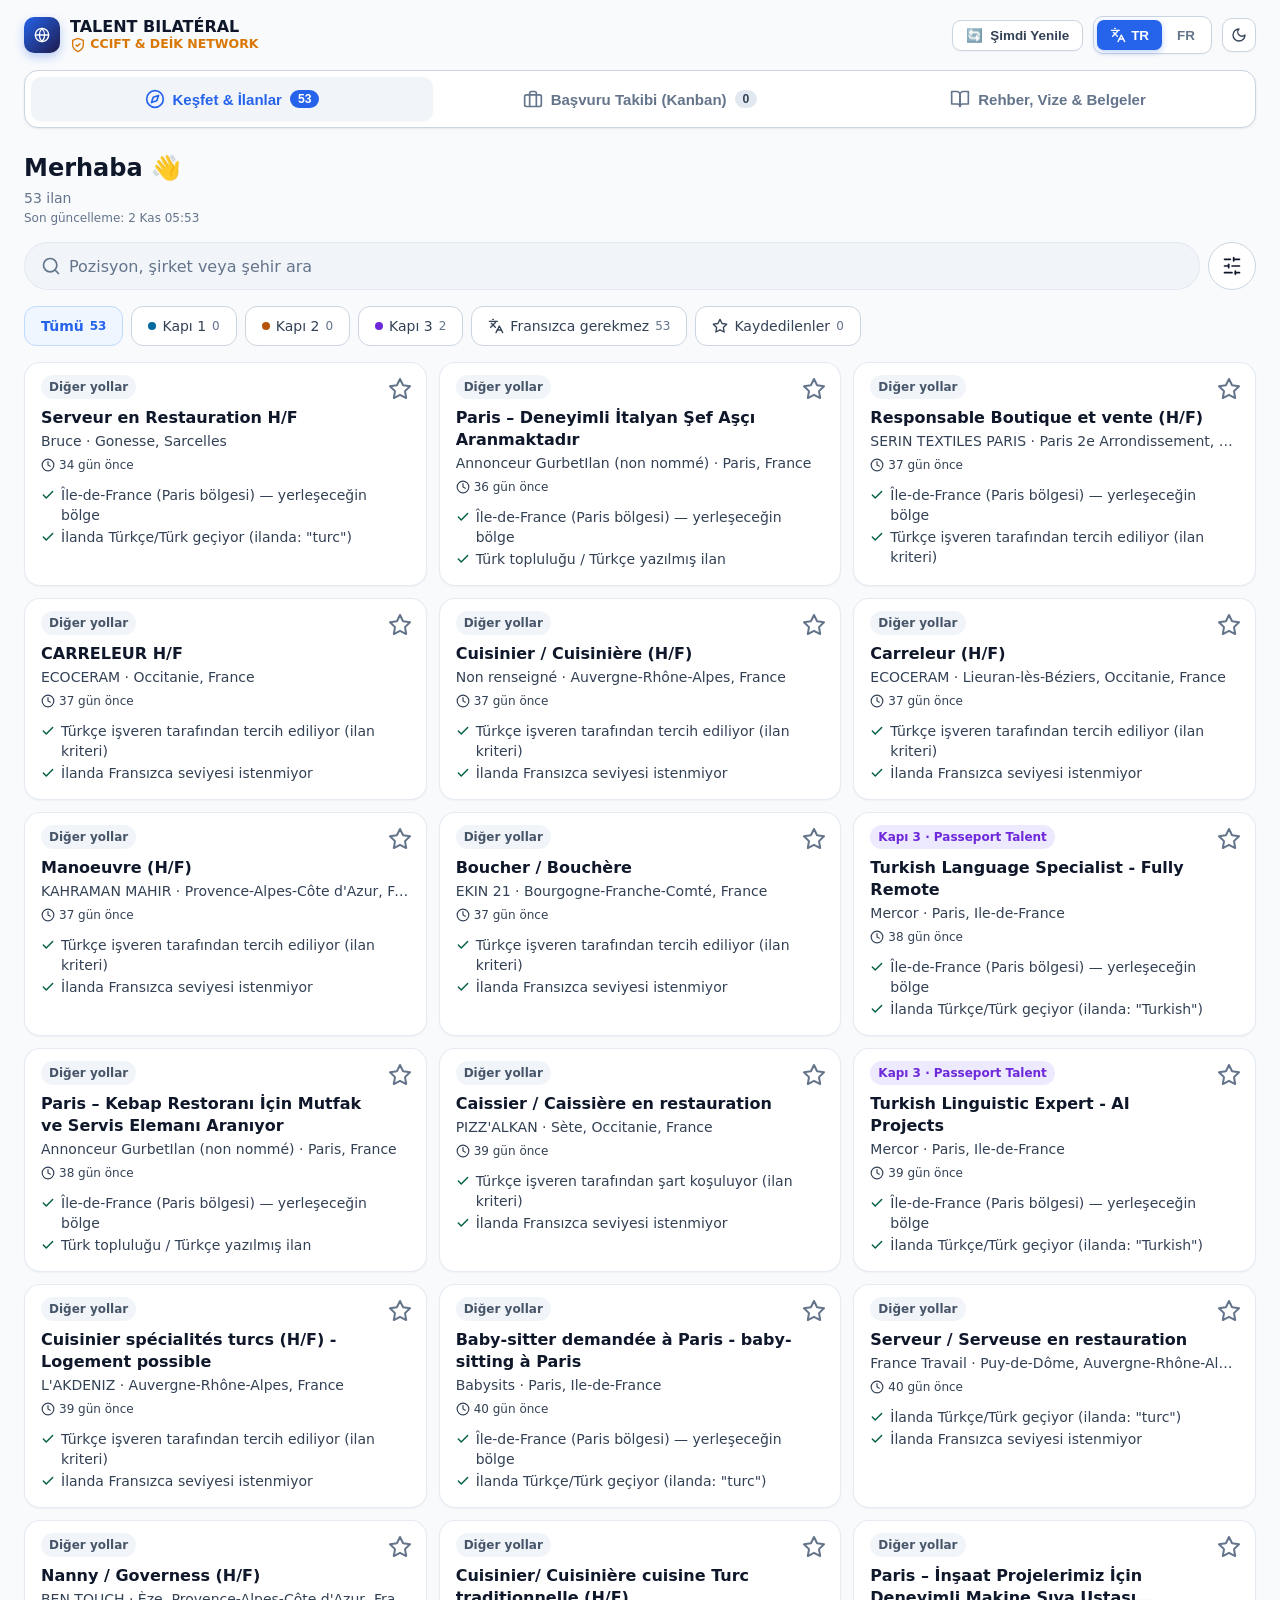
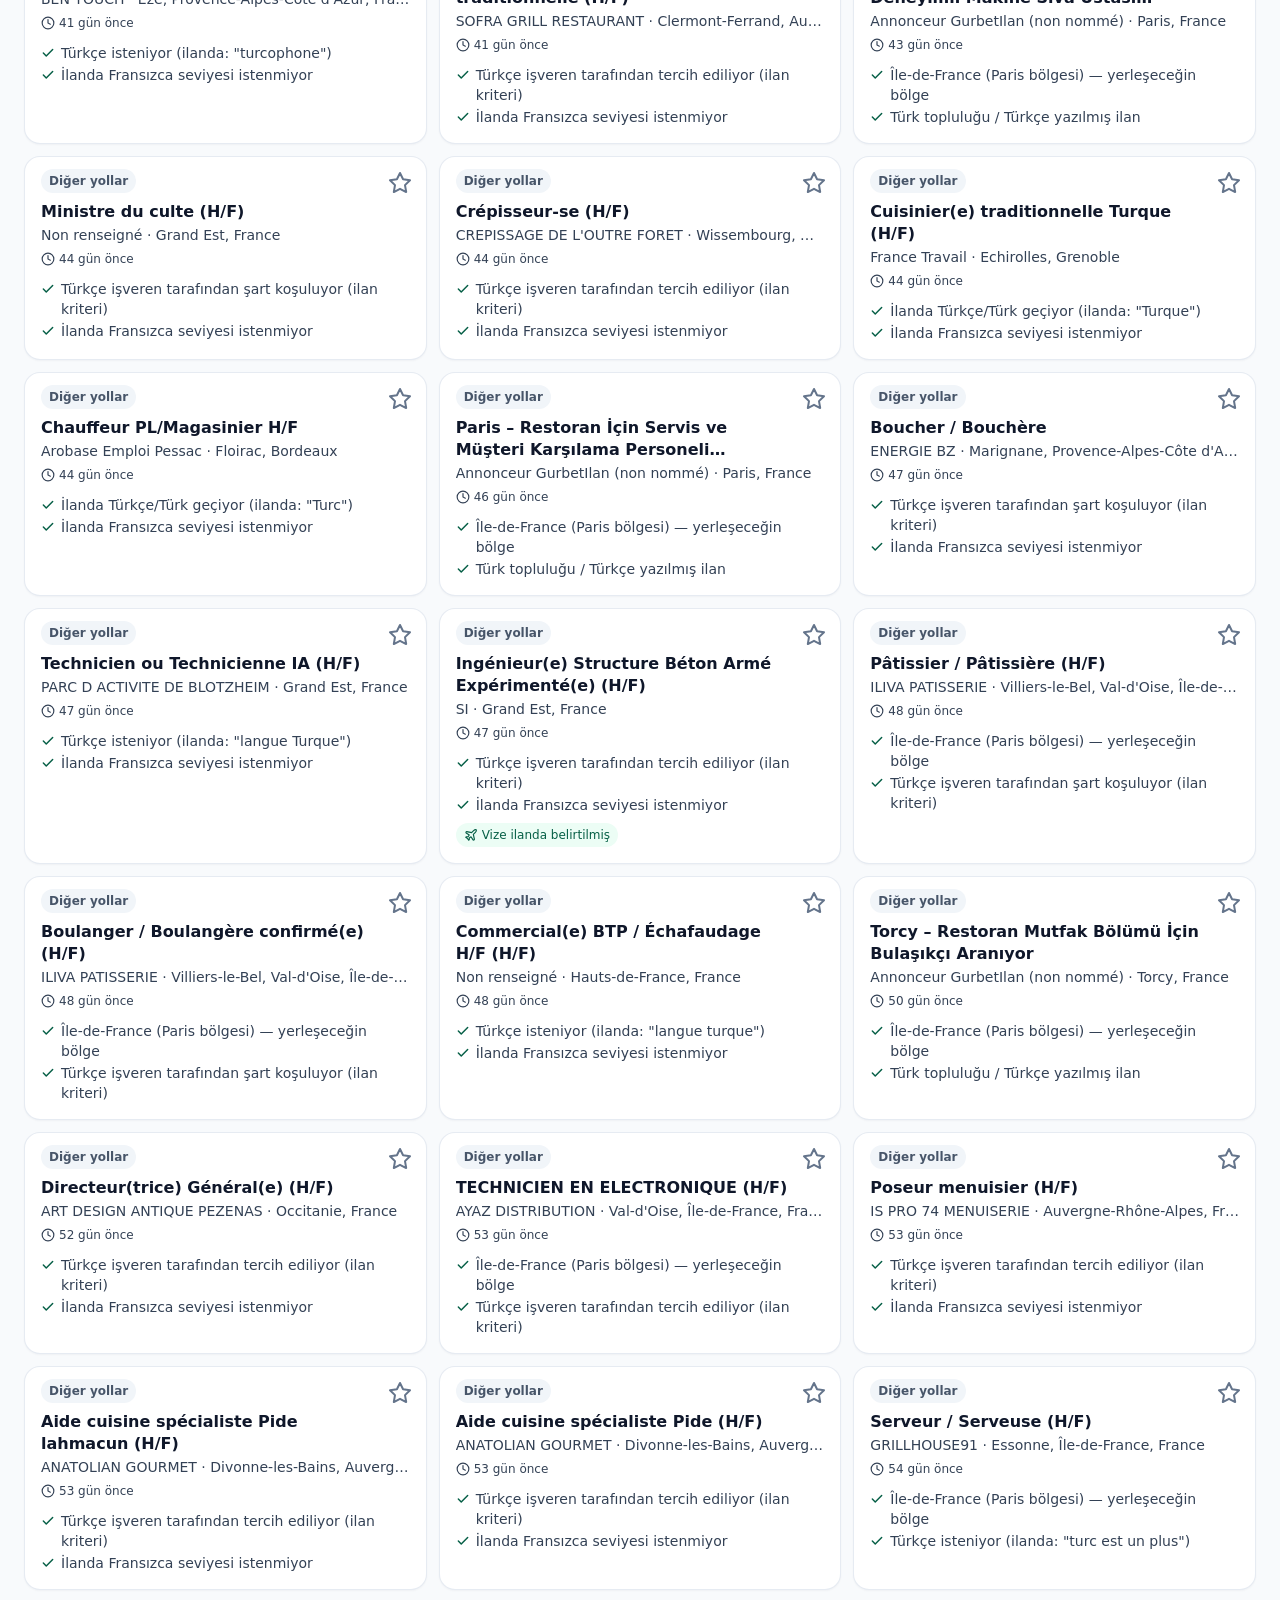
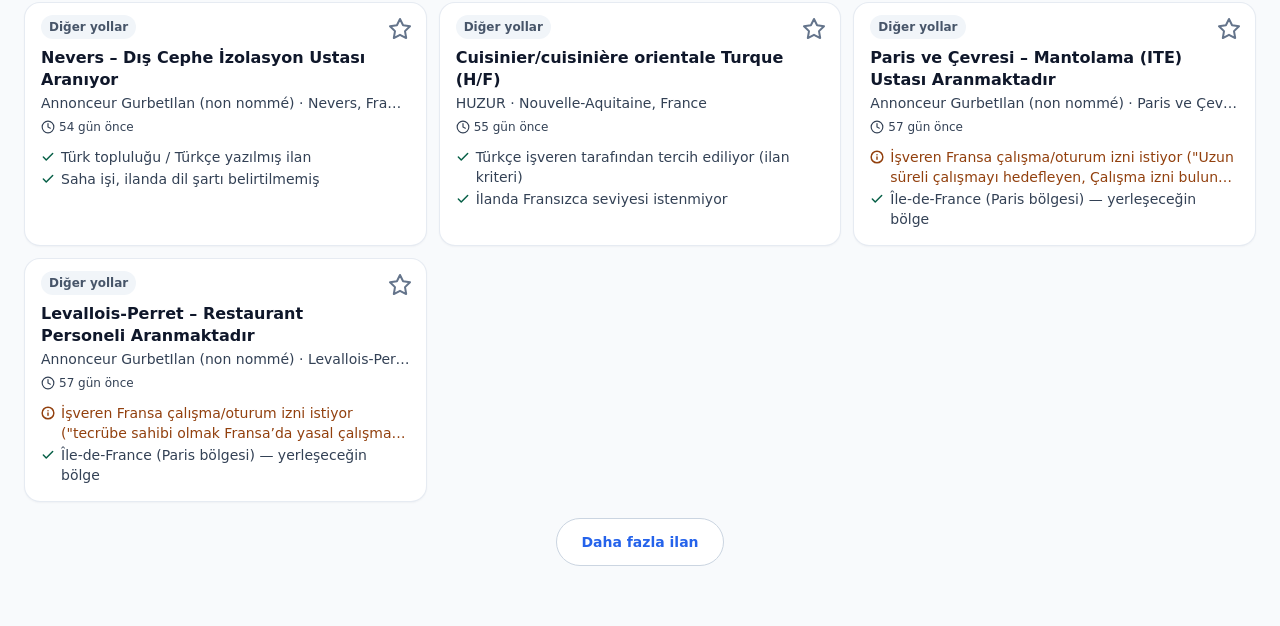
==== commit 39a24603: "🤖 [Auto-Refresh] Nouvelles opportunités bilatérales 02/11/2026 05:53" ====
--- a/dashboard.html
+++ b/dashboard.html
@@ -18,7 +18,7 @@
     <link rel="apple-touch-icon" href="apple-touch-icon.png">
     
     <!-- DONNÉES DES OFFRES (JSON inline) + BOOTSTRAP window.FransaData : avant tout autre script -->
-    <script id="fransa-jobs" type="application/json" data-generated-at="2026-11-01T22:22:58Z">[{"id":4102758047,"kind":"offer","title_tr":"Responsable Boutique et vente (H/F)","title_fr":"Responsable Boutique et vente (H/F)","company":"SERIN TEXTILES PARIS","location":"Paris 2e Arrondissement, Paris, Île-de-France, France","url":"https://europa.eu/eures/portal/jv-se/jv-details/MjE1U01USCA5?lang=fr","source":"EURES (France Travail)","score":90,"snippet_tr":"Société : Serin TextileDescription du poste :La société Serin Textile recherche un(e) Responsable Boutique h/f possédant une solide expérience de 10 ans dans le domaine. Vous aurez pour principales missions : L'accueil, le conseil et la fidélisation d'une clientèle diversifiée et internationale. La ","snippet_fr":"Société : Serin TextileDescription du poste :La société Serin Textile recherche un(e) Responsable Boutique h/f possédant une solide expérience de 10 ans dans le domaine. Vous aurez pour principales missions : L'accueil, le conseil et la fidélisation d'une clientèle diversifiée et internationale. La ","tags_tr":[],"tags_fr":[],"category_tr":"Genel / Diğer","category_fr":"Général","ccift":false,"no_french":true,"working_lang":"Türkçe isteniyor","visa_tr":"İlanda belirtilmemiş","visa_fr":"Non mentionné dans l'annonce","track":"autre","domain":"sales","discovered_at":"01/11/2026 22:19","contact_info":"Offre France Travail n° 215SMTH","source_type":"official_api","posted_at":"2026-10-30","verified_at":"2026-11-01T22:22:30Z","country":"FR","city":"Paris 2e Arrondissement","language_requirements":["en:preferred","tr:preferred"],"reasons_tr":["Île-de-France (Paris bölgesi) — yerleşeceğin bölge","Türkçe işveren tarafından tercih ediliyor (ilan kriteri)","İlanda Fransızca seviyesi istenmiyor","2 gün önce yayınlandı"],"reasons_fr":["Île-de-France — la région où elle s'installe","Turc souhaité par l'employeur (critère de l'offre)","Aucun niveau de français exigé dans l'annonce","Publiée il y a 2 jours"],"visa_evidence":"","warnings_tr":[],"warnings_fr":[],"description":"Société : Serin TextileDescription du poste :La société Serin Textile recherche un(e) Responsable Boutique h/f possédant une solide expérience de 10 ans dans le domaine. Vous aurez pour principales missions : L'accueil, le conseil et la fidélisation d'une clientèle diversifiée et internationale. La gestion de la surface de vente, la tenue de la boutique et la mise en valeur des produits textils. Le suivi des ventes, la gestion des stocks et l'optimisation des performances commerciales. La coordination de l'activité du magasin et le développement des parts de marché (avec une excellente maîtrise des marchés du Moyen-Orient). Profil recherché : Expérience : 10 ans d'expérience exigée dans la vente et la gestion de boutique textile. Langues : Maîtrise de plusieurs langues requise (Français, Anglais, Russe, Roumain, Turc, Arabe) pour interagir avec une clientèle multiculturelle. Compétences : Sens du commerce, leadership, rigueur, autonomie et excellente connaissance des spécificités des marchés cibles (Moyen-Orient et Afrique)."},{"id":2026938625,"kind":"offer","title_tr":"Boulanger / Boulangère confirmé(e) (H/F)","title_fr":"Boulanger / Boulangère confirmé(e) (H/F)","company":"ILIVA PATISSERIE","location":"Villiers-le-Bel, Val-d'Oise, Île-de-France, France","url":"https://europa.eu/eures/portal/jv-se/jv-details/MjE1S0JQTSA5?lang=fr","source":"EURES (France Travail)","score":90,"snippet_tr":"Vos missionsPréparer et fabriquer les pains et viennoiseries selon les recettes et méthodes de l'entrepriseRéaliser le pétrissage, le façonnage, la fermentation et la cuisson des produitsAssurer la qualité, la régularité et la fraîcheur des fabricationsRespecter strictement les règles d'hygiène et d","snippet_fr":"Vos missionsPréparer et fabriquer les pains et viennoiseries selon les recettes et méthodes de l'entrepriseRéaliser le pétrissage, le façonnage, la fermentation et la cuisson des produitsAssurer la qualité, la régularité et la fraîcheur des fabricationsRespecter strictement les règles d'hygiène et d","tags_tr":[],"tags_fr":[],"category_tr":"Genel / Diğer","category_fr":"Général","ccift":false,"no_french":true,"working_lang":"Türkçe isteniyor","visa_tr":"İlanda belirtilmemiş","visa_fr":"Non mentionné dans l'annonce","track":"autre","domain":"craft_pme","discovered_at":"01/11/2026 22:20","contact_info":"Offre France Travail n° 215KBPM","source_type":"official_api","posted_at":"2026-10-19","verified_at":"2026-11-01T22:22:30Z","country":"FR","city":"Villiers-le-Bel","language_requirements":["tr:c2"],"reasons_tr":["Île-de-France (Paris bölgesi) — yerleşeceğin bölge","Türkçe işveren tarafından şart koşuluyor (ilan kriteri)","İlanda Fransızca seviyesi istenmiyor","13 gün önce yayınlandı"],"reasons_fr":["Île-de-France — la région où elle s'installe","Turc exigé par l'employeur (critère de l'offre)","Aucun niveau de français exigé dans l'annonce","Publiée il y a 13 jours"],"visa_evidence":"","warnings_tr":[],"warnings_fr":[],"description":"Vos missionsPréparer et fabriquer les pains et viennoiseries selon les recettes et méthodes de l'entrepriseRéaliser le pétrissage, le façonnage, la fermentation et la cuisson des produitsAssurer la qualité, la régularité et la fraîcheur des fabricationsRespecter strictement les règles d'hygiène et de sécurité alimentaire (HACCP)Gérer les matières premières : réception, stockage et contrôle des produitsEntretenir le matériel, les équipements et le poste de travailAdapter la production en fonction de l'affluence et des besoins de la clientèleTravailler en coordination avec l'équipe (vendeurs, pâtissiers)La connaissance et l'expérience dans la préparation des recettes traditionnelles turques sont obligatoires.Une lettre de motivation personnalisée sera appréciée,"},{"id":95198737,"kind":"offer","title_tr":"Pâtissier / Pâtissière (H/F)","title_fr":"Pâtissier / Pâtissière (H/F)","company":"ILIVA PATISSERIE","location":"Villiers-le-Bel, Val-d'Oise, Île-de-France, France","url":"https://europa.eu/eures/portal/jv-se/jv-details/MjE1S0JQRiA5?lang=fr","source":"EURES (France Travail)","score":90,"snippet_tr":"Vos missionsRéaliser les préparations de base de la pâtisserie (pâtes, crèmes, garnitures, biscuits, entremets, gâteau de mariage, gâteau d'anniversaire)Fabriquer et assembler les produits de pâtisserie dans le respect des recettes et des standards de qualitéAssurer la cuisson, le montage et la déco","snippet_fr":"Vos missionsRéaliser les préparations de base de la pâtisserie (pâtes, crèmes, garnitures, biscuits, entremets, gâteau de mariage, gâteau d'anniversaire)Fabriquer et assembler les produits de pâtisserie dans le respect des recettes et des standards de qualitéAssurer la cuisson, le montage et la déco","tags_tr":[],"tags_fr":[],"category_tr":"Genel / Diğer","category_fr":"Général","ccift":false,"no_french":true,"working_lang":"Türkçe isteniyor","visa_tr":"İlanda belirtilmemiş","visa_fr":"Non mentionné dans l'annonce","track":"autre","domain":"craft_pme","discovered_at":"01/11/2026 22:20","contact_info":"Offre France Travail n° 215KBPF","source_type":"official_api","posted_at":"2026-10-19","verified_at":"2026-11-01T22:22:30Z","country":"FR","city":"Villiers-le-Bel","language_requirements":["tr:c2"],"reasons_tr":["Île-de-France (Paris bölgesi) — yerleşeceğin bölge","Türkçe işveren tarafından şart koşuluyor (ilan kriteri)","İlanda Fransızca seviyesi istenmiyor","13 gün önce yayınlandı"],"reasons_fr":["Île-de-France — la région où elle s'installe","Turc exigé par l'employeur (critère de l'offre)","Aucun niveau de français exigé dans l'annonce","Publiée il y a 13 jours"],"visa_evidence":"","warnings_tr":[],"warnings_fr":[],"description":"Vos missionsRéaliser les préparations de base de la pâtisserie (pâtes, crèmes, garnitures, biscuits, entremets, gâteau de mariage, gâteau d'anniversaire)Fabriquer et assembler les produits de pâtisserie dans le respect des recettes et des standards de qualitéAssurer la cuisson, le montage et la décoration des produitsGérer les matières premières : réception, stockage et rotation des produitsRespecter strictement les règles d'hygiène et de sécurité alimentaire (HACCP)Maintenir le poste de travail propre et organiséParticiper à la gestion des stocks et aux inventairesContribuer à la création ou à l'amélioration des recettes selon la politique de l'établissementTravailler en coordination avec le chef pâtissier Respecter les délais de production et les volumes demandésLa connaissance et l'expérience dans la préparation des recettes traditionnelles turques sont obligatoires.Une lettre de motivation personnalisée sera appréciée,"},{"id":757280058,"kind":"offer","title_tr":"Serveur / Serveuse (H/F)","title_fr":"Serveur / Serveuse (H/F)","company":"GRILLHOUSE91","location":"Essonne, Île-de-France, France","url":"https://europa.eu/eures/portal/jv-se/jv-details/MjE1Q1pTUyA5?lang=fr","source":"EURES (France Travail)","score":90,"snippet_tr":"Notre grill recherche un(e) serveur motivé(e), sérieux(se) et dynamique pour rejoindre notre équipe.Prise de poste dès que possibleMissions principales :- Accueillir et installer les clients.- Assurer le service en salle.- Prendre les commandes et conseiller les clients.- Veiller à la satisfaction d","snippet_fr":"Notre grill recherche un(e) serveur motivé(e), sérieux(se) et dynamique pour rejoindre notre équipe.Prise de poste dès que possibleMissions principales :- Accueillir et installer les clients.- Assurer le service en salle.- Prendre les commandes et conseiller les clients.- Veiller à la satisfaction d","tags_tr":[],"tags_fr":[],"category_tr":"Genel / Diğer","category_fr":"Général","ccift":false,"no_french":true,"working_lang":"Türkçe isteniyor","visa_tr":"İlanda belirtilmemiş","visa_fr":"Non mentionné dans l'annonce","track":"autre","domain":"craft_pme","discovered_at":"01/11/2026 22:20","contact_info":"Offre France Travail n° 215CZSS","source_type":"official_api","posted_at":"2026-10-13","verified_at":"2026-11-01T22:22:30Z","country":"FR","city":"Essonne","language_requirements":["tr:preferred"],"reasons_tr":["Île-de-France (Paris bölgesi) — yerleşeceğin bölge","Türkçe isteniyor (ilanda: \"turc est un plus\")","İlanda Fransızca seviyesi istenmiyor","19 gün önce yayınlandı"],"reasons_fr":["Île-de-France — la région où elle s'installe","Turc demandé (annonce : \"turc est un plus\")","Aucun niveau de français exigé dans l'annonce","Publiée il y a 19 jours"],"visa_evidence":"","warnings_tr":[],"warnings_fr":[],"description":"Notre grill recherche un(e) serveur motivé(e), sérieux(se) et dynamique pour rejoindre notre équipe.Prise de poste dès que possibleMissions principales :- Accueillir et installer les clients.- Assurer le service en salle.- Prendre les commandes et conseiller les clients.- Veiller à la satisfaction des clients et à la propreté de la salle, nettoyage.- Encaisser les clients- Travailler en équipe dans une ambiance conviviale.Profil recherché :Une première expérience en restauration est primordialeÊtre ponctuel(le), souriant(e), organisé(e) et avoir le sens du service.Parler et comprendre le turc est un plus.Conditions de travailHoraires de service : de 11 h à 15 h et de 18 h à 22 h.Repos : 2 jours par semaine.Disponibilité : travail le samedi et le dimanche obligatoire.Intéressé(e) ? Merci de répondre directement à cette annonce pour être recontacté(e)Au plaisir de vous accueillir dans notre équipe !"},{"id":3386109893,"kind":"offer","title_tr":"Event and Administrative Coordinator","title_fr":"Event and Administrative Coordinator","company":"OECD Parliamentary Group","location":"Paris, Ile-de-France","url":"https://www.adzuna.fr/details/5949636975?utm_medium=api&utm_source=25ece07d","source":"Adzuna","score":85,"snippet_tr":"Salaire : 4503–6500 € | full_time — The Organisation for Economic Co-operation and Development ( OECD ) is an international organisation comprised of 38 member countries, that works to build better policies for better lives. Our mission is to promote policies that will improve the economic and…","snippet_fr":"Salaire : 4503–6500 € | full_time — The Organisation for Economic Co-operation and Development ( OECD ) is an international organisation comprised of 38 member countries, that works to build better policies for better lives. Our mission is to promote policies that will improve the economic and…","tags_tr":["Emplois Autres/Général"],"tags_fr":["Emplois Autres/Général"],"category_tr":"Genel / Diğer","category_fr":"Général","ccift":false,"no_french":true,"working_lang":"Türkçe ortam (ilan Türkçe)","visa_tr":"İlanda belirtilmemiş","visa_fr":"Non mentionné dans l'annonce","track":"voie_1","domain":"hr_admin","discovered_at":"01/11/2026 22:20","contact_info":"","source_type":"board","posted_at":"2026-11-01","verified_at":"2026-11-01T22:22:30Z","country":"FR","city":"Paris","language_requirements":[],"reasons_tr":["Île-de-France (Paris bölgesi) — yerleşeceğin bölge","Türk topluluğu / Türkçe yazılmış ilan","İlanda Fransızca seviyesi istenmiyor","Bugün yayınlandı"],"reasons_fr":["Île-de-France — la région où elle s'installe","Annonce de la communauté turque / rédigée en turc","Aucun niveau de français exigé dans l'annonce","Publiée aujourd'hui"],"visa_evidence":"","warnings_tr":[],"warnings_fr":[],"description":"The Organisation for Economic Co-operation and Development ( OECD ) is an international organisation comprised of 38 member countries, that works to build better policies for better lives. Our mission is to promote policies that will improve the economic and social well-being of people around the world. Together with governments, policy makers and citizens, we work on establishing evidence-based international standards, and finding solutions to a range of social, economic and environmental chal…"},{"id":4266805630,"kind":"offer","title_tr":"Paris – Deneyimli İtalyan Şef Aşçı Aranmaktadır","title_fr":"Paris – Deneyimli İtalyan Şef Aşçı Aranmaktadır","company":"Annonceur GurbetIlan (non nommé)","location":"Paris, France","url":"https://www.gurbetilan.com/ads/paris-deneyimli-italyan-sef-asci-aranmaktadir/","source":"GurbetIlan France","score":85,"snippet_tr":"Fransa’nın Cenevre sınırına oldukça yakın bir konumda, Crozet bölgesinde hizmet veren restoranımız için İtalyan mutfağına tutkuyla bağlı, alanında tecrübe sahibi bir şef arayışımız bulunmaktadır. Mutfağımızın standartlarını koruyacak, İtalyan yemekleri konusunda ileri derecede bilgi ve beceriye…","snippet_fr":"Fransa’nın Cenevre sınırına oldukça yakın bir konumda, Crozet bölgesinde hizmet veren restoranımız için İtalyan mutfağına tutkuyla bağlı, alanında tecrübe sahibi bir şef arayışımız bulunmaktadır. Mutfağımızın standartlarını koruyacak, İtalyan yemekleri konusunda ileri derecede bilgi ve beceriye…","tags_tr":[],"tags_fr":[],"category_tr":"Genel / Diğer","category_fr":"Général","ccift":false,"no_french":true,"working_lang":"Türkçe ortam (ilan Türkçe)","visa_tr":"İlanda belirtilmemiş","visa_fr":"Non mentionné dans l'annonce","track":"autre","domain":"craft_pme","discovered_at":"01/11/2026 22:20","contact_info":"Candidature via le compte GurbetIlan (bouton « Giriş Yap ve Başvur »)","source_type":"community","posted_at":"2026-10-31","verified_at":"2026-11-01T22:22:30Z","country":"FR","city":"Paris","language_requirements":[],"reasons_tr":["Île-de-France (Paris bölgesi) — yerleşeceğin bölge","Türk topluluğu / Türkçe yazılmış ilan","Saha işi, ilanda dil şartı belirtilmemiş","1 gün önce yayınlandı"],"reasons_fr":["Île-de-France — la région où elle s'installe","Annonce de la communauté turque / rédigée en turc","Métier de terrain, aucune exigence de langue indiquée","Publiée il y a 1 jour"],"visa_evidence":"","warnings_tr":[],"warnings_fr":[],"description":"Sektör: Restaurant - Cafe - Bar | Çalışma Zamanı: Full-time (Tam Zamanlı) Fransa’nın Cenevre sınırına oldukça yakın bir konumda, Crozet bölgesinde hizmet veren restoranımız için İtalyan mutfağına tutkuyla bağlı, alanında tecrübe sahibi bir şef arayışımız bulunmaktadır. Mutfağımızın standartlarını koruyacak, İtalyan yemekleri konusunda ileri derecede bilgi ve beceriye sahip, mutfak disiplinine önem veren çalışma arkadaşımızı ekibimize dahil etmek istiyoruz. Aranan Nitelikler: İtalyan mutfağı konusunda kanıtlanabilir deneyime sahip olmak. Mutfak operasyonlarını yönetebilecek yetkinlikte olmak. Hızlı ve yoğun çalışma temposuna uyum sağlayabilmek. Çalışma Şartları & Sağlanan İmkanlar: Çok avantajlı maaş imkanı sunulmaktadır. Konaklama (lojman) desteği sağlanacaktır. Yemek imkanı mevcuttur. Yıllık sözleşme ile çalışma düzeni oluşturulacaktır. Hemen işe başlayabilecek adaylar tercih sebebidir."},{"id":647681042,"kind":"offer","title_tr":"Turkish Language Specialist - Fully Remote","title_fr":"Turkish Language Specialist - Fully Remote","company":"Mercor","location":"Paris, Ile-de-France","url":"https://www.adzuna.fr/details/5945417210?utm_medium=api&utm_source=25ece07d","source":"Adzuna","score":85,"snippet_tr":"About the job Mercor connects elite creative and technical talent with leading AI research labs. Headquartered in San Francisco, our investors include Benchmark , General Catalyst , Peter Thiel , Adam D'Angelo , Larry Summers , and Jack Dorsey . Position: Turkish Linguistic Experts Type: Contract…","snippet_fr":"About the job Mercor connects elite creative and technical talent with leading AI research labs. Headquartered in San Francisco, our investors include Benchmark , General Catalyst , Peter Thiel , Adam D'Angelo , Larry Summers , and Jack Dorsey . Position: Turkish Linguistic Experts Type: Contract…","tags_tr":["Unknown"],"tags_fr":["Unknown"],"category_tr":"Genel / Diğer","category_fr":"Général","ccift":false,"no_french":true,"working_lang":"İlanda belirtilmemiş","visa_tr":"İlanda belirtilmemiş","visa_fr":"Non mentionné dans l'annonce","track":"voie_3","domain":"hr_admin","discovered_at":"01/11/2026 22:20","contact_info":"","source_type":"board","posted_at":"2026-10-29","verified_at":"2026-11-01T22:22:30Z","country":"FR","city":"Paris","language_requirements":[],"reasons_tr":["Île-de-France (Paris bölgesi) — yerleşeceğin bölge","İlanda Türkçe/Türk geçiyor (ilanda: \"Turkish\")","İlanda Fransızca seviyesi istenmiyor","3 gün önce yayınlandı"],"reasons_fr":["Île-de-France — la région où elle s'installe","L'annonce mentionne le turc (annonce : \"Turkish\")","Aucun niveau de français exigé dans l'annonce","Publiée il y a 3 jours"],"visa_evidence":"","warnings_tr":[],"warnings_fr":[],"description":"About the job Mercor connects elite creative and technical talent with leading AI research labs. Headquartered in San Francisco, our investors include Benchmark , General Catalyst , Peter Thiel , Adam D'Angelo , Larry Summers , and Jack Dorsey . Position: Turkish Linguistic Experts Type: Contract Compensation: $50/hour Location: Remote Role Responsibilities Evaluate the quality and accuracy of LLM-generated Turkish text across various use cases like translation, summarization, dialogue, and gra…"},{"id":3820636636,"kind":"offer","title_tr":"Paris – Kebap Restoranı İçin Mutfak ve Servis Elemanı Aranıyor","title_fr":"Paris – Kebap Restoranı İçin Mutfak ve Servis Elemanı Aranıyor","company":"Annonceur GurbetIlan (non nommé)","location":"Paris, France","url":"https://www.gurbetilan.com/ads/paris-kebap-restorani-icin-mutfak-ve-servis-elemani-araniyor/","source":"GurbetIlan France","score":85,"snippet_tr":"Levallois bölgesinde bulunan kebap restoranımızda, mutfak ve servis süreçlerinde bize destek olacak çalışma arkadaşları arıyoruz. İşini severek yapan, sorumluluk sahibi ve restoran dinamiklerine hakim bir takım arkadaşı ile yola devam etmek istiyoruz. Açık Pozisyonlar: Kebap ve restoran personeli…","snippet_fr":"Levallois bölgesinde bulunan kebap restoranımızda, mutfak ve servis süreçlerinde bize destek olacak çalışma arkadaşları arıyoruz. İşini severek yapan, sorumluluk sahibi ve restoran dinamiklerine hakim bir takım arkadaşı ile yola devam etmek istiyoruz. Açık Pozisyonlar: Kebap ve restoran personeli…","tags_tr":[],"tags_fr":[],"category_tr":"Genel / Diğer","category_fr":"Général","ccift":false,"no_french":true,"working_lang":"Türkçe ortam (ilan Türkçe)","visa_tr":"İlanda belirtilmemiş","visa_fr":"Non mentionné dans l'annonce","track":"autre","domain":"craft_pme","discovered_at":"01/11/2026 22:20","contact_info":"Candidature via le compte GurbetIlan (bouton « Giriş Yap ve Başvur »)","source_type":"community","posted_at":"2026-10-29","verified_at":"2026-11-01T22:22:30Z","country":"FR","city":"Paris","language_requirements":[],"reasons_tr":["Île-de-France (Paris bölgesi) — yerleşeceğin bölge","Türk topluluğu / Türkçe yazılmış ilan","İlanda Fransızca seviyesi istenmiyor","3 gün önce yayınlandı"],"reasons_fr":["Île-de-France — la région où elle s'installe","Annonce de la communauté turque / rédigée en turc","Aucun niveau de français exigé dans l'annonce","Publiée il y a 3 jours"],"visa_evidence":"","warnings_tr":[],"warnings_fr":[],"description":"Sektör: Restaurant - Cafe - Bar | Çalışma Zamanı: Full-time (Tam Zamanlı) Levallois bölgesinde bulunan kebap restoranımızda, mutfak ve servis süreçlerinde bize destek olacak çalışma arkadaşları arıyoruz. İşini severek yapan, sorumluluk sahibi ve restoran dinamiklerine hakim bir takım arkadaşı ile yola devam etmek istiyoruz. Açık Pozisyonlar: Kebap ve restoran personeli Aranan Nitelikler: Kebap veya restoran sektöründe tecrübesi bulunan İş disiplinine sahip ve ciddi çalışma prensibi olan Et hazırlığı, servis hizmetleri ve genel restoran düzeni konularında yetkin Çalışma Şartları & Sağlanan İmkanlar: Tecrübeye bağlı olarak tatmin edici maaş imkanı Dinamik ve profesyonel bir çalışma ortamı"},{"id":2602337466,"kind":"offer","title_tr":"Caissier / Caissière en restauration","title_fr":"Caissier / Caissière en restauration","company":"PIZZ'ALKAN","location":"Sète, Occitanie, France","url":"https://europa.eu/eures/portal/jv-se/jv-details/MjE1U1hMViA5?lang=fr","source":"EURES (France Travail)","score":80,"snippet_tr":"Nous recherchons une personne pour prendre les commandes et tenir la caisse du restaurant.Jours travaillés : du lundi au vendrediHoraires variables entre 8h et 20h : à définir","snippet_fr":"Nous recherchons une personne pour prendre les commandes et tenir la caisse du restaurant.Jours travaillés : du lundi au vendrediHoraires variables entre 8h et 20h : à définir","tags_tr":[],"tags_fr":[],"category_tr":"Genel / Diğer","category_fr":"Général","ccift":false,"no_french":true,"working_lang":"Türkçe isteniyor","visa_tr":"İlanda belirtilmemiş","visa_fr":"Non mentionné dans l'annonce","track":"autre","domain":"craft_pme","discovered_at":"01/11/2026 22:20","contact_info":"Offre France Travail n° 215SXLV","source_type":"official_api","posted_at":"2026-10-28","verified_at":"2026-11-01T22:22:30Z","country":"FR","city":"Sète","language_requirements":["tr:c2"],"reasons_tr":["Türkçe işveren tarafından şart koşuluyor (ilan kriteri)","İlanda Fransızca seviyesi istenmiyor","4 gün önce yayınlandı"],"reasons_fr":["Turc exigé par l'employeur (critère de l'offre)","Aucun niveau de français exigé dans l'annonce","Publiée il y a 4 jours"],"visa_evidence":"","warnings_tr":[],"warnings_fr":[],"description":"Nous recherchons une personne pour prendre les commandes et tenir la caisse du restaurant.Jours travaillés : du lundi au vendrediHoraires variables entre 8h et 20h : à définir"},{"id":4136473770,"kind":"offer","title_tr":"Turkish Linguistic Expert - AI Projects","title_fr":"Turkish Linguistic Expert - AI Projects","company":"Mercor","location":"Paris, Ile-de-France","url":"https://www.adzuna.fr/details/5944216197?utm_medium=api&utm_source=25ece07d","source":"Adzuna","score":80,"snippet_tr":"About the job Mercor connects elite creative and technical talent with leading AI research labs. Headquartered in San Francisco, our investors include Benchmark , General Catalyst , Peter Thiel , Adam D'Angelo , Larry Summers , and Jack Dorsey . Position: Turkish Linguistic Experts Type: Contract…","snippet_fr":"About the job Mercor connects elite creative and technical talent with leading AI research labs. Headquartered in San Francisco, our investors include Benchmark , General Catalyst , Peter Thiel , Adam D'Angelo , Larry Summers , and Jack Dorsey . Position: Turkish Linguistic Experts Type: Contract…","tags_tr":["Unknown"],"tags_fr":["Unknown"],"category_tr":"Genel / Diğer","category_fr":"Général","ccift":false,"no_french":true,"working_lang":"İlanda belirtilmemiş","visa_tr":"İlanda belirtilmemiş","visa_fr":"Non mentionné dans l'annonce","track":"voie_3","domain":"hr_admin","discovered_at":"01/11/2026 22:20","contact_info":"","source_type":"board","posted_at":"2026-10-28","verified_at":"2026-11-01T22:22:30Z","country":"FR","city":"Paris","language_requirements":[],"reasons_tr":["Île-de-France (Paris bölgesi) — yerleşeceğin bölge","İlanda Türkçe/Türk geçiyor (ilanda: \"Turkish\")","İlanda Fransızca seviyesi istenmiyor","4 gün önce yayınlandı"],"reasons_fr":["Île-de-France — la région où elle s'installe","L'annonce mentionne le turc (annonce : \"Turkish\")","Aucun niveau de français exigé dans l'annonce","Publiée il y a 4 jours"],"visa_evidence":"","warnings_tr":[],"warnings_fr":[],"description":"About the job Mercor connects elite creative and technical talent with leading AI research labs. Headquartered in San Francisco, our investors include Benchmark , General Catalyst , Peter Thiel , Adam D'Angelo , Larry Summers , and Jack Dorsey . Position: Turkish Linguistic Experts Type: Contract Compensation: $50/hour Location: Remote Role Responsibilities Evaluate the quality and accuracy of LLM-generated Turkish text across various use cases like translation, summarization, dialogue, and gra…"},{"id":1847159461,"kind":"offer","title_tr":"Nanny / Governess (H/F)","title_fr":"Nanny / Governess (H/F)","company":"BEN TOUCH","location":"Èze, Provence-Alpes-Côte d'Azur, France","url":"https://europa.eu/eures/portal/jv-se/jv-details/MjE1UktYSiA5?lang=fr","source":"EURES (France Travail)","score":80,"snippet_tr":"Groupe Ben Touch, dirigé par Benjamin Erisoglu, l'innovation comme ADN, dans le cadre d'un développement en France et à l'international recherche sa Nanny / Governess H/F. Rattaché(e) au Groupe Ben Touch. Créée en 2009, Ben Touch est une holding Française en pleine croissance qui crée et soutient se","snippet_fr":"Groupe Ben Touch, dirigé par Benjamin Erisoglu, l'innovation comme ADN, dans le cadre d'un développement en France et à l'international recherche sa Nanny / Governess H/F. Rattaché(e) au Groupe Ben Touch. Créée en 2009, Ben Touch est une holding Française en pleine croissance qui crée et soutient se","tags_tr":[],"tags_fr":[],"category_tr":"Genel / Diğer","category_fr":"Général","ccift":false,"no_french":true,"working_lang":"Türkçe isteniyor","visa_tr":"İlanda belirtilmemiş","visa_fr":"Non mentionné dans l'annonce","track":"autre","domain":"craft_pme","discovered_at":"01/11/2026 22:20","contact_info":"Offre France Travail n° 215RKXJ","source_type":"official_api","posted_at":"2026-10-26","verified_at":"2026-11-01T22:22:30Z","country":"FR","city":"Èze","language_requirements":["ru:preferred","tr:preferred"],"reasons_tr":["Türkçe isteniyor (ilanda: \"turcophone\")","İlanda Fransızca seviyesi istenmiyor","6 gün önce yayınlandı"],"reasons_fr":["Turc demandé (annonce : \"turcophone\")","Aucun niveau de français exigé dans l'annonce","Publiée il y a 6 jours"],"visa_evidence":"","warnings_tr":[],"warnings_fr":[],"description":"Groupe Ben Touch, dirigé par Benjamin Erisoglu, l'innovation comme ADN, dans le cadre d'un développement en France et à l'international recherche sa Nanny / Governess H/F. Rattaché(e) au Groupe Ben Touch. Créée en 2009, Ben Touch est une holding Française en pleine croissance qui crée et soutient ses différentes marques : Technitoit, Mister toiture, Ben touch Digital, l'Attilio restaurant, le Shaman, .. VOS MISSIONSAu sein du Groupe Ben Touch, vous serez la personne de confiance des parents pour prendre soin de leurs enfants pendant leur séjour, leur repas, leur séminaire ou leur mariage. Vous assurez un rôle clé à la fois d'accueil, d'animation et d'éveil, en garantissant la sécurité des enfants et la sérénité de leurs parents. Vos principales responsabilités incluent :Garde et sécurité des enfants : accueillir et garder les enfants de nos clients, assurer leur sécurité, leurs repas et leur confort, en toute autonomie.Animation et éveil : imaginer et animer des activités adaptées à chaque âge (jeux, ateliers créatifs, activités éducatives, découverte des espaces extérieurs).Relation avec les familles : accueil chaleureux, communication claire et discrétion, en tant…"},{"id":1848811603,"kind":"offer","title_tr":"Paris – İnşaat Projelerimiz İçin Deneyimli Makine Sıva Ustası Aranıyor","title_fr":"Paris – İnşaat Projelerimiz İçin Deneyimli Makine Sıva Ustası Aranıyor","company":"Annonceur GurbetIlan (non nommé)","location":"Paris, France","url":"https://www.gurbetilan.com/ads/paris-insaat-projelerimiz-icin-deneyimli-makine-siva-ustasi-araniyor/","source":"GurbetIlan France","score":80,"snippet_tr":"Fransa’daki şantiye projelerimizde görevlendirilmek üzere, makine sıva uygulamalarına hakim ve işinde titiz usta arayışımız bulunmaktadır. Aranan Nitelikler: Makine sıva işinde tecrübe sahibi olmak, İşini bilen, pratik ve temiz çalışma disiplinine sahip olmak, Ekip çalışmasına ve şantiye ortamına…","snippet_fr":"Fransa’daki şantiye projelerimizde görevlendirilmek üzere, makine sıva uygulamalarına hakim ve işinde titiz usta arayışımız bulunmaktadır. Aranan Nitelikler: Makine sıva işinde tecrübe sahibi olmak, İşini bilen, pratik ve temiz çalışma disiplinine sahip olmak, Ekip çalışmasına ve şantiye ortamına…","tags_tr":[],"tags_fr":[],"category_tr":"Genel / Diğer","category_fr":"Général","ccift":false,"no_french":true,"working_lang":"Türkçe ortam (ilan Türkçe)","visa_tr":"İlanda belirtilmemiş","visa_fr":"Non mentionné dans l'annonce","track":"autre","domain":"hr_admin","discovered_at":"01/11/2026 22:20","contact_info":"Candidature via le compte GurbetIlan (bouton « Giriş Yap ve Başvur »)","source_type":"community","posted_at":"2026-10-24","verified_at":"2026-11-01T22:22:30Z","country":"FR","city":"Paris","language_requirements":[],"reasons_tr":["Île-de-France (Paris bölgesi) — yerleşeceğin bölge","Türk topluluğu / Türkçe yazılmış ilan","Saha işi, ilanda dil şartı belirtilmemiş","8 gün önce yayınlandı"],"reasons_fr":["Île-de-France — la région où elle s'installe","Annonce de la communauté turque / rédigée en turc","Métier de terrain, aucune exigence de langue indiquée","Publiée il y a 8 jours"],"visa_evidence":"","warnings_tr":[],"warnings_fr":[],"description":"Sektör: Yapı - İnşaat | Çalışma Zamanı: Full-time (Tam Zamanlı) Fransa’daki şantiye projelerimizde görevlendirilmek üzere, makine sıva uygulamalarına hakim ve işinde titiz usta arayışımız bulunmaktadır. Aranan Nitelikler: Makine sıva işinde tecrübe sahibi olmak, İşini bilen, pratik ve temiz çalışma disiplinine sahip olmak, Ekip çalışmasına ve şantiye ortamına uyum sağlayabilmek. Çalışma Şartları & Sağlanan İmkanlar: Tam zamanlı çalışma imkanı, Çalışma koşulları ve detaylar doğrudan yetkili ile görüşülecektir."},{"id":230451064,"kind":"offer","title_tr":"Ministre du culte (H/F)","title_fr":"Ministre du culte (H/F)","company":"Non renseigné","location":"Grand Est, France","url":"https://europa.eu/eures/portal/jv-se/jv-details/MjE1TVhNWSA5?lang=fr","source":"EURES (France Travail)","score":80,"snippet_tr":"- Concevoir et mettre en œuvre des séquences d'enseignements à différents niveaux, dans le cadre desprogrammes définis par l'association et/ou la fédération.- Transmettre des connaissances disciplinaires et savoir-faire prévus par les programmes et les référentiels.- Concevoir et mettre en œuvre des","snippet_fr":"- Concevoir et mettre en œuvre des séquences d'enseignements à différents niveaux, dans le cadre desprogrammes définis par l'association et/ou la fédération.- Transmettre des connaissances disciplinaires et savoir-faire prévus par les programmes et les référentiels.- Concevoir et mettre en œuvre des","tags_tr":[],"tags_fr":[],"category_tr":"Genel / Diğer","category_fr":"Général","ccift":false,"no_french":true,"working_lang":"Türkçe isteniyor","visa_tr":"İlanda belirtilmemiş","visa_fr":"Non mentionné dans l'annonce","track":"autre","domain":"craft_pme","discovered_at":"01/11/2026 22:20","contact_info":"Offre France Travail n° 215MXMY","source_type":"official_api","posted_at":"2026-10-23","verified_at":"2026-11-01T22:22:30Z","country":"FR","city":"","language_requirements":["ar:preferred","tr:c2"],"reasons_tr":["Türkçe işveren tarafından şart koşuluyor (ilan kriteri)","İlanda Fransızca seviyesi istenmiyor","9 gün önce yayınlandı"],"reasons_fr":["Turc exigé par l'employeur (critère de l'offre)","Aucun niveau de français exigé dans l'annonce","Publiée il y a 9 jours"],"visa_evidence":"","warnings_tr":[],"warnings_fr":[],"description":"- Concevoir et mettre en œuvre des séquences d'enseignements à différents niveaux, dans le cadre desprogrammes définis par l'association et/ou la fédération.- Transmettre des connaissances disciplinaires et savoir-faire prévus par les programmes et les référentiels.- Concevoir et mettre en œuvre des modalités d'évaluation des élèves, en liaison avec la fédération et les autrespartenaires.- Suivre individuellement les élèves et les aider dans leur travail personnel.- Utiliser les technologies de l'information et de la communication au service des apprentissages.- Concevoir et diriger les projets d'action pédagogique, éducative, culturelle et cultuelle- Mettre en œuvre des modalités d'accompagnement, concevoir et proposer des projets sociaux et éducatifs, enliaison avec la fédération et les autres partenaires.- Encadrer un public jeune, adulte et familiale.- Travailler dans le respect des valeurs de l'association et de la vie privée des personnes accueillies.- Apporter un accompagnement collectif (public jeune, adulte et familiale).- Participer aux réunions des équipes pédagogiques.- Rendre compte de son activité (rapports, planning, etc.) à la direction de l'association et/ou à la…"},{"id":3486803334,"kind":"offer","title_tr":"Paris – Restoran İçin Servis ve Müşteri Karşılama Personeli Aranıyor","title_fr":"Paris – Restoran İçin Servis ve Müşteri Karşılama Personeli Aranıyor","company":"Annonceur GurbetIlan (non nommé)","location":"Paris, France","url":"https://www.gurbetilan.com/ads/paris-restoran-icin-servis-ve-musteri-karsilama-personeli-araniyor/","source":"GurbetIlan France","score":80,"snippet_tr":"Fransa’da hizmet veren işletmemizin yoğunluğu sebebiyle, misafirlerimizi güler yüzle karşılayacak ve servis sürecine destek olacak bir çalışma arkadaşı arıyoruz. Restoranımızın günlük işleyişinde, özellikle patronun bulunmadığı zaman dilimlerinde siparişleri alabilecek ve servis akışını kontrol…","snippet_fr":"Fransa’da hizmet veren işletmemizin yoğunluğu sebebiyle, misafirlerimizi güler yüzle karşılayacak ve servis sürecine destek olacak bir çalışma arkadaşı arıyoruz. Restoranımızın günlük işleyişinde, özellikle patronun bulunmadığı zaman dilimlerinde siparişleri alabilecek ve servis akışını kontrol…","tags_tr":[],"tags_fr":[],"category_tr":"Genel / Diğer","category_fr":"Général","ccift":false,"no_french":true,"working_lang":"Türkçe ortam (ilan Türkçe)","visa_tr":"İlanda belirtilmemiş","visa_fr":"Non mentionné dans l'annonce","track":"autre","domain":"craft_pme","discovered_at":"01/11/2026 22:20","contact_info":"Candidature via le compte GurbetIlan (bouton « Giriş Yap ve Başvur »)","source_type":"community","posted_at":"2026-10-21","verified_at":"2026-11-01T22:22:30Z","country":"FR","city":"Paris","language_requirements":[],"reasons_tr":["Île-de-France (Paris bölgesi) — yerleşeceğin bölge","Türk topluluğu / Türkçe yazılmış ilan","İlanda Fransızca seviyesi istenmiyor","11 gün önce yayınlandı"],"reasons_fr":["Île-de-France — la région où elle s'installe","Annonce de la communauté turque / rédigée en turc","Aucun niveau de français exigé dans l'annonce","Publiée il y a 11 jours"],"visa_evidence":"","warnings_tr":[],"warnings_fr":[],"description":"Sektör: Restaurant - Cafe - Bar | Çalışma Zamanı: Full-time (Tam Zamanlı) Fransa’da hizmet veren işletmemizin yoğunluğu sebebiyle, misafirlerimizi güler yüzle karşılayacak ve servis sürecine destek olacak bir çalışma arkadaşı arıyoruz. Restoranımızın günlük işleyişinde, özellikle patronun bulunmadığı zaman dilimlerinde siparişleri alabilecek ve servis akışını kontrol edebilecek nitelikte bir ekip üyesine ihtiyacımız bulunmaktadır. Aranan Nitelikler: Müşterileri karşılamaya yetecek düzeyde Fransızca bilgisine sahip, Servis süreçlerinde dikkatli ve sorumluluk sahibi, Ekip çalışmasına uyum sağlayabilecek. Çalışma Şartları & Sağlanan İmkanlar: İşletme bünyesinde konaklama imkanı sağlanacaktır. Çalışma saatleri ve diğer detaylar görüşme esnasında netleştirilecektir."},{"id":3898713605,"kind":"offer","title_tr":"Ingénieur(e) Structure Béton Armé Expérimenté(e) (H/F)","title_fr":"Ingénieur(e) Structure Béton Armé Expérimenté(e) (H/F)","company":"SI","location":"Grand Est, France","url":"https://europa.eu/eures/portal/jv-se/jv-details/MjE1S0pXUCA5?lang=fr","source":"EURES (France Travail)","score":80,"snippet_tr":"Présentation de l'entreprise :Cabinet d'ingénierie structurelle en fort développement, nous intervenons sur des projets complexes de construction neuve, de réhabilitation et de renforcement de structures en béton armé, charpente métallique et bois. Dans le cadre de nos projets d'envergure, nous rech","snippet_fr":"Présentation de l'entreprise :Cabinet d'ingénierie structurelle en fort développement, nous intervenons sur des projets complexes de construction neuve, de réhabilitation et de renforcement de structures en béton armé, charpente métallique et bois. Dans le cadre de nos projets d'envergure, nous rech","tags_tr":[],"tags_fr":[],"category_tr":"Genel / Diğer","category_fr":"Général","ccift":false,"no_french":true,"working_lang":"Türkçe isteniyor","visa_tr":"İlanda vize/relokasyon geçiyor","visa_fr":"Non mentionné dans l'annonce","track":"autre","domain":"craft_pme","discovered_at":"01/11/2026 22:19","contact_info":"Offre France Travail n° 215KJWP","source_type":"official_api","posted_at":"2026-10-20","verified_at":"2026-11-01T22:22:30Z","country":"FR","city":"","language_requirements":["ar:preferred","tr:preferred"],"reasons_tr":["Türkçe işveren tarafından tercih ediliyor (ilan kriteri)","İlanda Fransızca seviyesi istenmiyor","12 gün önce yayınlandı","Vize/relokasyon geçiyor (ilanda: \"offrage et de ferraillage, ainsi que le VISA des plans d'exécution. * Coordinati\")"],"reasons_fr":["Turc souhaité par l'employeur (critère de l'offre)","Aucun niveau de français exigé dans l'annonce","Publiée il y a 12 jours","Visa/relocalisation mentionné (annonce : \"offrage et de ferraillage, ainsi que le VISA des plans d'exécution. * Coordinati\")"],"visa_evidence":"offrage et de ferraillage, ainsi que le VISA des plans d'exécution. * Coordination technique et exploita","warnings_tr":[],"warnings_fr":[],"description":"Présentation de l'entreprise :Cabinet d'ingénierie structurelle en fort développement, nous intervenons sur des projets complexes de construction neuve, de réhabilitation et de renforcement de structures en béton armé, charpente métallique et bois. Dans le cadre de nos projets d'envergure, nous recherchons un(e) Ingénieur(e) Structures senior doté(e) d'une solide expertise en dimensionnement parasismique, dynamique et en diagnostic de structures existantes.Missions principales :Rattaché(e) à la direction technique, vous prenez en charge la conception, la modélisation et la justification des structures pour des projets complexes : * Réalisation des notes de calcul d'exécution et de dimensionnement conformément aux Eurocodes (notamment EC0, EC2, EC3, EC4 et EC8). * Études de comportement dynamique et analyses parasismiques avancées (analyses modales, spectrales et non-linéaires si requis). * Modélisation et études aérodynamiques pour le calcul au vent des structures élancées ou complexes. * Conception et justification des solutions de renforcement et de réhabilitation de structures existantes (reprises en sous-œuvre, confortement de planchers, chemisage, renforcement par profilés…"},{"id":3586893094,"kind":"offer","title_tr":"Technicien ou Technicienne IA (H/F)","title_fr":"Technicien ou Technicienne IA (H/F)","company":"PARC D ACTIVITE DE BLOTZHEIM","location":"Grand Est, France","url":"https://europa.eu/eures/portal/jv-se/jv-details/MjE1Q0pUQiA5?lang=fr","source":"EURES (France Travail)","score":80,"snippet_tr":"Le candidat ou la candidate devra avoir une vraie connaissance en développement logiciel I.A et de sérieuses références de contacts avec les entreprises du secteur Data Center Il ou elle maîtrisera la langue Turque (investisseur principal est Turc) Il ou elle sera disponible pour de multiples déplac","snippet_fr":"Le candidat ou la candidate devra avoir une vraie connaissance en développement logiciel I.A et de sérieuses références de contacts avec les entreprises du secteur Data Center Il ou elle maîtrisera la langue Turque (investisseur principal est Turc) Il ou elle sera disponible pour de multiples déplac","tags_tr":[],"tags_fr":[],"category_tr":"Genel / Diğer","category_fr":"Général","ccift":false,"no_french":true,"working_lang":"Türkçe isteniyor","visa_tr":"İlanda belirtilmemiş","visa_fr":"Non mentionné dans l'annonce","track":"autre","domain":"craft_pme","discovered_at":"01/11/2026 22:20","contact_info":"Offre France Travail n° 215CJTB","source_type":"official_api","posted_at":"2026-10-20","verified_at":"2026-11-01T22:22:30Z","country":"FR","city":"","language_requirements":["fr:preferred","tr:preferred"],"reasons_tr":["Türkçe isteniyor (ilanda: \"langue Turque\")","İlanda Fransızca seviyesi istenmiyor","12 gün önce yayınlandı"],"reasons_fr":["Turc demandé (annonce : \"langue Turque\")","Aucun niveau de français exigé dans l'annonce","Publiée il y a 12 jours"],"visa_evidence":"","warnings_tr":[],"warnings_fr":[],"description":"Le candidat ou la candidate devra avoir une vraie connaissance en développement logiciel I.A et de sérieuses références de contacts avec les entreprises du secteur Data Center Il ou elle maîtrisera la langue Turque (investisseur principal est Turc) Il ou elle sera disponible pour de multiples déplacements à Istanbul ou AnkaraIl ou elle travaillera en étroite collaboration avec le directeur MO du projet Il ou elle sera le lien principal entre les ingénieurs Turcs et le directeur MO"},{"id":890781211,"kind":"offer","title_tr":"Boucher / Bouchère","title_fr":"Boucher / Bouchère","company":"ENERGIE BZ","location":"Marignane, Provence-Alpes-Côte d'Azur, France","url":"https://europa.eu/eures/portal/jv-se/jv-details/MjE1TExTUyA5?lang=fr","source":"EURES (France Travail)","score":80,"snippet_tr":"Pour un supermarché au centre ville de Marignane;Votre profil : Vous êtes soit diplômé avec ou sans expérience ou expérimenté sur le rayon boucherie.Avoir le sens du commerce.Vous intégrerez une petite équipe de 3 personnes. Vous commencez le plus tôt possible.Vous êtes dynamique et avez envie de vo","snippet_fr":"Pour un supermarché au centre ville de Marignane;Votre profil : Vous êtes soit diplômé avec ou sans expérience ou expérimenté sur le rayon boucherie.Avoir le sens du commerce.Vous intégrerez une petite équipe de 3 personnes. Vous commencez le plus tôt possible.Vous êtes dynamique et avez envie de vo","tags_tr":[],"tags_fr":[],"category_tr":"Genel / Diğer","category_fr":"Général","ccift":false,"no_french":true,"working_lang":"Türkçe isteniyor","visa_tr":"İlanda belirtilmemiş","visa_fr":"Non mentionné dans l'annonce","track":"autre","domain":"craft_pme","discovered_at":"01/11/2026 22:20","contact_info":"Offre France Travail n° 215LLSS","source_type":"official_api","posted_at":"2026-10-20","verified_at":"2026-11-01T22:22:30Z","country":"FR","city":"Marignane","language_requirements":["tr:a2"],"reasons_tr":["Türkçe işveren tarafından şart koşuluyor (ilan kriteri)","İlanda Fransızca seviyesi istenmiyor","12 gün önce yayınlandı"],"reasons_fr":["Turc exigé par l'employeur (critère de l'offre)","Aucun niveau de français exigé dans l'annonce","Publiée il y a 12 jours"],"visa_evidence":"","warnings_tr":[],"warnings_fr":[],"description":"Pour un supermarché au centre ville de Marignane;Votre profil : Vous êtes soit diplômé avec ou sans expérience ou expérimenté sur le rayon boucherie.Avoir le sens du commerce.Vous intégrerez une petite équipe de 3 personnes. Vous commencez le plus tôt possible.Vous êtes dynamique et avez envie de vous investir pour ce commerce de proximité.Idéalement vous maîtrisez la langue turc."},{"id":2633643769,"kind":"offer","title_tr":"Commercial(e) BTP / Échafaudage H/F (H/F)","title_fr":"Commercial(e) BTP / Échafaudage H/F (H/F)","company":"Non renseigné","location":"Hauts-de-France, France","url":"https://europa.eu/eures/portal/jv-se/jv-details/MjE1SkpWUSA5?lang=fr","source":"EURES (France Travail)","score":80,"snippet_tr":"Description du poste : Dans le cadre de notre développement, nous recherchons un(e) commercial(e) spécialisé(e) dans le secteur de l'échafaudage. Vous serez en charge de développer et fidéliser un portefeuille clients auprès des professionnels du BTP, d'identifier leurs besoins et de proposer des so","snippet_fr":"Description du poste : Dans le cadre de notre développement, nous recherchons un(e) commercial(e) spécialisé(e) dans le secteur de l'échafaudage. Vous serez en charge de développer et fidéliser un portefeuille clients auprès des professionnels du BTP, d'identifier leurs besoins et de proposer des so","tags_tr":[],"tags_fr":[],"category_tr":"Genel / Diğer","category_fr":"Général","ccift":false,"no_french":true,"working_lang":"Türkçe isteniyor","visa_tr":"İlanda belirtilmemiş","visa_fr":"Non mentionné dans l'annonce","track":"autre","domain":"sales","discovered_at":"01/11/2026 22:20","contact_info":"Offre France Travail n° 215JJVQ","source_type":"official_api","posted_at":"2026-10-19","verified_at":"2026-11-01T22:22:30Z","country":"FR","city":"","language_requirements":["tr:preferred"],"reasons_tr":["Türkçe isteniyor (ilanda: \"langue turque\")","İlanda Fransızca seviyesi istenmiyor","13 gün önce yayınlandı"],"reasons_fr":["Turc demandé (annonce : \"langue turque\")","Aucun niveau de français exigé dans l'annonce","Publiée il y a 13 jours"],"visa_evidence":"","warnings_tr":[],"warnings_fr":[],"description":"Description du poste : Dans le cadre de notre développement, nous recherchons un(e) commercial(e) spécialisé(e) dans le secteur de l'échafaudage. Vous serez en charge de développer et fidéliser un portefeuille clients auprès des professionnels du BTP, d'identifier leurs besoins et de proposer des solutions adaptées en matière de location, montage et démontage d'échafaudages.Missions principales :Prospecter de nouveaux clients et développer le portefeuille existant.Réaliser des visites sur chantier et des rendez-vous commerciaux.Analyser les besoins des clients et proposer des solutions adaptées.Établir les devis et assurer le suivi des offres commerciales.Négocier les contrats et assurer leur suivi.Fidéliser la clientèle et développer les relations commerciales.Assurer un reporting régulier de l'activité.Profil recherché :Expérience souhaitée d'au moins 1 an dans le domaine du montage et démontage d'échafaudages.Bonne connaissance du secteur du BTP.Sens du relationnel et de la négociation.Autonomie, rigueur et esprit d'initiative.Permis B obligatoire.Véhicule personnel souhaité.La maîtrise de la langue turque est un atout apprécié.Contrat : CDI - Temps pleinRémunération : 2000 /…"},{"id":3282660095,"kind":"offer","title_tr":"TECHNICIEN EN ELECTRONIQUE (H/F)","title_fr":"TECHNICIEN EN ELECTRONIQUE (H/F)","company":"AYAZ DISTRIBUTION","location":"Val-d'Oise, Île-de-France, France","url":"https://europa.eu/eures/portal/jv-se/jv-details/MjE1RFpOSiA5?lang=fr","source":"EURES (France Travail)","score":80,"snippet_tr":"Offre d'emploi - Ingénieur en électronique (H/F)Localisation : Île-de-FranceDescription du poste :Dans le cadre de notre développement, nous recherchons un(e) ingénieur(e) en électronique pour rejoindre notre équipe.Missions principales :- Diagnostiquer et réparer les cartes et composants électroniq","snippet_fr":"Offre d'emploi - Ingénieur en électronique (H/F)Localisation : Île-de-FranceDescription du poste :Dans le cadre de notre développement, nous recherchons un(e) ingénieur(e) en électronique pour rejoindre notre équipe.Missions principales :- Diagnostiquer et réparer les cartes et composants électroniq","tags_tr":[],"tags_fr":[],"category_tr":"Genel / Diğer","category_fr":"Général","ccift":false,"no_french":true,"working_lang":"Türkçe isteniyor","visa_tr":"İlanda belirtilmemiş","visa_fr":"Non mentionné dans l'annonce","track":"autre","domain":"craft_pme","discovered_at":"01/11/2026 22:20","contact_info":"Offre France Travail n° 215DZNJ","source_type":"official_api","posted_at":"2026-10-14","verified_at":"2026-11-01T22:22:30Z","country":"FR","city":"Val-d'Oise","language_requirements":["tr:preferred"],"reasons_tr":["Île-de-France (Paris bölgesi) — yerleşeceğin bölge","Türkçe işveren tarafından tercih ediliyor (ilan kriteri)","İlanda Fransızca seviyesi istenmiyor","18 gün önce yayınlandı"],"reasons_fr":["Île-de-France — la région où elle s'installe","Turc souhaité par l'employeur (critère de l'offre)","Aucun niveau de français exigé dans l'annonce","Publiée il y a 18 jours"],"visa_evidence":"","warnings_tr":[],"warnings_fr":[],"description":"Offre d'emploi - Ingénieur en électronique (H/F)Localisation : Île-de-FranceDescription du poste :Dans le cadre de notre développement, nous recherchons un(e) ingénieur(e) en électronique pour rejoindre notre équipe.Missions principales :- Diagnostiquer et réparer les cartes et composants électroniques.- Assurer la maintenance électronique des machines à café et distributeurs automatiques.- Identifier et résoudre les pannes électroniques.- Effectuer des tests et contrôles de fonctionnement.- Participer à l'amélioration des équipements électroniques.Profil recherché :- Diplôme en ingénierie électronique ou équivalent.- Bonne connaissance des circuits et composants électroniques.- Compétences en diagnostic et dépannage.- Autonomie, rigueur et esprit d'équipe.Type de contrat : À définir Rémunération : Selon profil et expérience."},{"id":2706240690,"kind":"offer","title_tr":"Responsable de salle","title_fr":"Responsable de salle","company":"LA TERRASSE ET LA RUCHE","location":"Val-de-Marne, Île-de-France, France","url":"https://europa.eu/eures/portal/jv-se/jv-details/MjE0VkJLUiA5?lang=fr","source":"EURES (France Travail)","score":80,"snippet_tr":"Pour un restaurant reputé pour sa cuisine traditionnelle Turque authentique, vous aurez en charge de superviser les opérations quotidiennes de notre établissement, de garantir un service de qualité tout en veillant à la satisfaction de notre clientèle. Notre équipe passionnée s'efforce de faire déco","snippet_fr":"Pour un restaurant reputé pour sa cuisine traditionnelle Turque authentique, vous aurez en charge de superviser les opérations quotidiennes de notre établissement, de garantir un service de qualité tout en veillant à la satisfaction de notre clientèle. Notre équipe passionnée s'efforce de faire déco","tags_tr":[],"tags_fr":[],"category_tr":"Genel / Diğer","category_fr":"Général","ccift":false,"no_french":true,"working_lang":"Türkçe isteniyor","visa_tr":"İlanda belirtilmemiş","visa_fr":"Non mentionné dans l'annonce","track":"autre","domain":"craft_pme","discovered_at":"01/11/2026 22:20","contact_info":"Offre France Travail n° 214VBKR","source_type":"official_api","posted_at":"2026-10-05","verified_at":"2026-11-01T22:22:30Z","country":"FR","city":"Val-de-Marne","language_requirements":["tr:preferred"],"reasons_tr":["Île-de-France (Paris bölgesi) — yerleşeceğin bölge","Türkçe işveren tarafından tercih ediliyor (ilan kriteri)","İlanda Fransızca seviyesi istenmiyor","27 gün önce yayınlandı"],"reasons_fr":["Île-de-France — la région où elle s'installe","Turc souhaité par l'employeur (critère de l'offre)","Aucun niveau de français exigé dans l'annonce","Publiée il y a 27 jours"],"visa_evidence":"","warnings_tr":[],"warnings_fr":[],"description":"Pour un restaurant reputé pour sa cuisine traditionnelle Turque authentique, vous aurez en charge de superviser les opérations quotidiennes de notre établissement, de garantir un service de qualité tout en veillant à la satisfaction de notre clientèle. Notre équipe passionnée s'efforce de faire découvrir les saveurs riches de la Turquie dans un cadre convivial et accueillant.Missions du poste :Accueillir et installer les clients dans la salleFormer et encadrer l'équipe de serveurs/serveusesConcevoir et optimiser l'organisation du serviceGérer les plannings et les horaires du personnelRecevoir et traiter les réclamations des clientsContribuer à la création d'un environnement de travail positif et motivantProfil recherché :Vous êtes dynamique et motivé(e), capable de travailler sous pression tout en maintenant un haut niveau de serviceExcellente aisance relationnelle et sens du service clientCapacité à diriger une équipe et à travailler en collaborationOrganisation et gestion du tempsGestion des conflits et prise de décision rapideMaintenir une ambiance de travail convivialeHoraires en coupure (service du midi et du soir), travail le week-end, repos le lundi (fermeture)"},{"id":870563805,"kind":"offer","title_tr":"Conseiller / Conseillère immobilier (H/F)","title_fr":"Conseiller / Conseillère immobilier (H/F)","company":"DOORMAN","location":"Malakoff, Hauts-de-Seine, Île-de-France, France","url":"https://europa.eu/eures/portal/jv-se/jv-details/MjE0UFRIQyA5?lang=fr","source":"EURES (France Travail)","score":80,"snippet_tr":"Doorman SAS, une agence immobilière opérant en France, offre à ses clients des solutions complètes et professionnelles. Elle fournit des services de conseil personnalisés pour les investisseurs et les propriétaires du monde entier, en France et particulièrement dans la région parisienne, dans les do","snippet_fr":"Doorman SAS, une agence immobilière opérant en France, offre à ses clients des solutions complètes et professionnelles. Elle fournit des services de conseil personnalisés pour les investisseurs et les propriétaires du monde entier, en France et particulièrement dans la région parisienne, dans les do","tags_tr":[],"tags_fr":[],"category_tr":"Genel / Diğer","category_fr":"Général","ccift":false,"no_french":true,"working_lang":"Türkçe isteniyor","visa_tr":"İlanda belirtilmemiş","visa_fr":"Non mentionné dans l'annonce","track":"autre","domain":"craft_pme","discovered_at":"01/11/2026 22:20","contact_info":"Offre France Travail n° 214PTHC","source_type":"official_api","posted_at":"2026-10-01","verified_at":"2026-11-01T22:22:30Z","country":"FR","city":"Malakoff","language_requirements":["en:preferred","tr:preferred"],"reasons_tr":["Île-de-France (Paris bölgesi) — yerleşeceğin bölge","Türkçe işveren tarafından tercih ediliyor (ilan kriteri)","İlanda Fransızca seviyesi istenmiyor","31 gün önce yayınlandı"],"reasons_fr":["Île-de-France — la région où elle s'installe","Turc souhaité par l'employeur (critère de l'offre)","Aucun niveau de français exigé dans l'annonce","Publiée il y a 31 jours"],"visa_evidence":"","warnings_tr":[],"warnings_fr":[],"description":"Doorman SAS, une agence immobilière opérant en France, offre à ses clients des solutions complètes et professionnelles. Elle fournit des services de conseil personnalisés pour les investisseurs et les propriétaires du monde entier, en France et particulièrement dans la région parisienne, dans les domaines suivants : locations de courte, moyenne et longue durée, transactions d'achat, de gestion et de vente de biens immobiliers ainsi que projets de rénovation.Les trois principales activités de Doorman SAS sont :- Locations de courte, moyenne et longue durée : Garantir la location du bien immobilier dans les meilleures conditions.- Conseil en achat et vente de biens immobiliers : Analyser le marché et proposer les meilleures opportunités afin de prendre les bonnes décisions d'investissement.- Services de rénovation et de réaménagement : Offrir des solutions de rénovation professionnelles pour valoriser le bien immobilier.ACTIVITÉS PRINCIPALES : En tant que Doorman SAS, nous recherchons un nouveau membre (conseiller immobilier) pour rejoindre notre équipe dynamique et polyvalente, capable de gérer les processus de location et d'achat-vente de biens immobiliers en France, d'établir une…"},{"id":618269335,"kind":"offer","title_tr":"OUVRIER POLYVALENT DE FACADES (H/F)","title_fr":"OUVRIER POLYVALENT DE FACADES (H/F)","company":"GLOBAL FACADE","location":"Ris-Orangis, Essonne, Île-de-France, France","url":"https://europa.eu/eures/portal/jv-se/jv-details/MjE0SENGTCA5?lang=fr","source":"EURES (France Travail)","score":80,"snippet_tr":"CHERCHE UN(E) OUVRIER POUR UN POSTE DE PEINTRE ET ENDUIT DE FACADES EXTERIEUR.LES MISSIONS DEMANDEES SONT :- MONTAGE ET DEMONTAGE DES ECHAUFFAUDAGE- PREPARATAION DE LA MISE EN PLACE DU MATERIELLE- AIDES AU COLLOBARATEUR - APPLICATION DE D'ENDUIT DE FACADE AVEC LA MACHINE - APPLICATION DE PEINTURE DE","snippet_fr":"CHERCHE UN(E) OUVRIER POUR UN POSTE DE PEINTRE ET ENDUIT DE FACADES EXTERIEUR.LES MISSIONS DEMANDEES SONT :- MONTAGE ET DEMONTAGE DES ECHAUFFAUDAGE- PREPARATAION DE LA MISE EN PLACE DU MATERIELLE- AIDES AU COLLOBARATEUR - APPLICATION DE D'ENDUIT DE FACADE AVEC LA MACHINE - APPLICATION DE PEINTURE DE","tags_tr":[],"tags_fr":[],"category_tr":"Genel / Diğer","category_fr":"Général","ccift":false,"no_french":true,"working_lang":"Türkçe isteniyor","visa_tr":"İlanda belirtilmemiş","visa_fr":"Non mentionné dans l'annonce","track":"autre","domain":"craft_pme","discovered_at":"01/11/2026 22:20","contact_info":"Offre France Travail n° 214HCFL","source_type":"official_api","posted_at":"2026-09-24","verified_at":"2026-11-01T22:22:30Z","country":"FR","city":"Ris-Orangis","language_requirements":["tr:preferred"],"reasons_tr":["Île-de-France (Paris bölgesi) — yerleşeceğin bölge","Türkçe işveren tarafından tercih ediliyor (ilan kriteri)","İlanda Fransızca seviyesi istenmiyor","38 gün önce yayınlandı"],"reasons_fr":["Île-de-France — la région où elle s'installe","Turc souhaité par l'employeur (critère de l'offre)","Aucun niveau de français exigé dans l'annonce","Publiée il y a 38 jours"],"visa_evidence":"","warnings_tr":[],"warnings_fr":[],"description":"CHERCHE UN(E) OUVRIER POUR UN POSTE DE PEINTRE ET ENDUIT DE FACADES EXTERIEUR.LES MISSIONS DEMANDEES SONT :- MONTAGE ET DEMONTAGE DES ECHAUFFAUDAGE- PREPARATAION DE LA MISE EN PLACE DU MATERIELLE- AIDES AU COLLOBARATEUR - APPLICATION DE D'ENDUIT DE FACADE AVEC LA MACHINE - APPLICATION DE PEINTURE DE FACADES- NETTOYAGE DE CHANTIERLE/LA SALARIE(E) SERA AMENE(E) A SE DEPLACER EN REGION ILE DE FRANCE ET EN REGION FRONTALIERE"},{"id":1224293112,"kind":"offer","title_tr":"Cuisinier / Cuisinière (H/F)","title_fr":"Cuisinier / Cuisinière (H/F)","company":"Non renseigné","location":"Auvergne-Rhône-Alpes, France","url":"https://europa.eu/eures/portal/jv-se/jv-details/MjE1V1pKSCA5?lang=fr","source":"EURES (France Travail)","score":75,"snippet_tr":"EntrepriseL'ART DU GRILL est une entreprise indépendante de restauration, spécialisée dans une cuisine généreuse, authentique et conviviale, mettant à l'honneur la cuisson au grill et les produits frais.Notre engagement repose sur la qualité des plats, le respect des produits, la satisfaction des cl","snippet_fr":"EntrepriseL'ART DU GRILL est une entreprise indépendante de restauration, spécialisée dans une cuisine généreuse, authentique et conviviale, mettant à l'honneur la cuisson au grill et les produits frais.Notre engagement repose sur la qualité des plats, le respect des produits, la satisfaction des cl","tags_tr":[],"tags_fr":[],"category_tr":"Genel / Diğer","category_fr":"Général","ccift":false,"no_french":true,"working_lang":"Türkçe isteniyor","visa_tr":"İlanda belirtilmemiş","visa_fr":"Non mentionné dans l'annonce","track":"autre","domain":"craft_pme","discovered_at":"01/11/2026 22:19","contact_info":"Offre France Travail n° 215WZJH","source_type":"official_api","posted_at":"2026-10-30","verified_at":"2026-11-01T22:22:30Z","country":"FR","city":"","language_requirements":["tr:preferred"],"reasons_tr":["Türkçe işveren tarafından tercih ediliyor (ilan kriteri)","İlanda Fransızca seviyesi istenmiyor","2 gün önce yayınlandı"],"reasons_fr":["Turc souhaité par l'employeur (critère de l'offre)","Aucun niveau de français exigé dans l'annonce","Publiée il y a 2 jours"],"visa_evidence":"","warnings_tr":[],"warnings_fr":[],"description":"EntrepriseL'ART DU GRILL est une entreprise indépendante de restauration, spécialisée dans une cuisine généreuse, authentique et conviviale, mettant à l'honneur la cuisson au grill et les produits frais.Notre engagement repose sur la qualité des plats, le respect des produits, la satisfaction des clients et une gestion responsable des ressources.Nous privilégions une relation durable avec nos clients, nos collaborateurs et notre environnement, en proposant une cuisine simple, savoureuse et faite maison.Convaincus que la richesse de notre entreprise repose sur la diversité des talents, L'ART DU GRILL s'engage en faveur de l'égalité professionnelle, de l'inclusion et du respect de chacun au sein de ses équipes.PosteDans le cadre de notre développement, nous recrutons notre futur-e Chef-fe Gérant-e en restauration collective / restauration d'entreprise à Clermont-Ferrand (63).Au sein d'un site de restauration, vous êtes rattaché-e à la direction et intégré-e à une équipe de cuisine et de service. Vous participez activement à la qualité de la prestation proposée à nos convives.Vos missionsVous serez en charge de :Élaborer des menus et des plats à base de produits frais, en valorisant…"},{"id":4123899315,"kind":"offer","title_tr":"Boucher / Bouchère","title_fr":"Boucher / Bouchère","company":"EKIN 21","location":"Bourgogne-Franche-Comté, France","url":"https://europa.eu/eures/portal/jv-se/jv-details/MjE1V0ZWSiA5?lang=fr","source":"EURES (France Travail)","score":75,"snippet_tr":"Nous recherchons un boucher pour travailler au sein de notre restaurant, spécialisé dans la préparation de viandes et la confection de broches de kebab.Vos missions principales:- Réceptionner et contrôler les livraisons de viande.- Préparer, découper, désosser et parer les différentes pièces de vian","snippet_fr":"Nous recherchons un boucher pour travailler au sein de notre restaurant, spécialisé dans la préparation de viandes et la confection de broches de kebab.Vos missions principales:- Réceptionner et contrôler les livraisons de viande.- Préparer, découper, désosser et parer les différentes pièces de vian","tags_tr":[],"tags_fr":[],"category_tr":"Genel / Diğer","category_fr":"Général","ccift":false,"no_french":true,"working_lang":"Türkçe isteniyor","visa_tr":"İlanda belirtilmemiş","visa_fr":"Non mentionné dans l'annonce","track":"autre","domain":"craft_pme","discovered_at":"01/11/2026 22:19","contact_info":"Offre France Travail n° 215WFVJ","source_type":"official_api","posted_at":"2026-10-30","verified_at":"2026-11-01T22:22:30Z","country":"FR","city":"","language_requirements":["ar:preferred","tr:preferred"],"reasons_tr":["Türkçe işveren tarafından tercih ediliyor (ilan kriteri)","İlanda Fransızca seviyesi istenmiyor","2 gün önce yayınlandı"],"reasons_fr":["Turc souhaité par l'employeur (critère de l'offre)","Aucun niveau de français exigé dans l'annonce","Publiée il y a 2 jours"],"visa_evidence":"","warnings_tr":[],"warnings_fr":[],"description":"Nous recherchons un boucher pour travailler au sein de notre restaurant, spécialisé dans la préparation de viandes et la confection de broches de kebab.Vos missions principales:- Réceptionner et contrôler les livraisons de viande.- Préparer, découper, désosser et parer les différentes pièces de viande.- Préparer, assaisonner et mariner les viandes selon les recettes du restaurant.- Réaliser le montage et la confection des broches de kebab.- Assurer la préparation quotidienne des viandes nécessaires au service.- Contrôler la qualité et la fraîcheur des produits.- Respecter les règles d'hygiène et de sécurité alimentaire ainsi que la chaîne du froid.- Nettoyer et entretenir le matériel et le poste de travail.Profil recherché :Nous recherchons une personne sérieuse, motivée, organisée et rigoureuse, ayant idéalement une expérience en boucherie ou en restauration, notamment dans la préparation des viandes et la confection de broches de kebab.La maîtrise des techniques de découpe, de préparation et de conservation des viandes est appréciée. Le respect des règles d'hygiène et la capacité à travailler en équipe sont indispensables."},{"id":2007463403,"kind":"offer","title_tr":"Manoeuvre (H/F)","title_fr":"Manoeuvre (H/F)","company":"KAHRAMAN MAHIR","location":"Provence-Alpes-Côte d'Azur, France","url":"https://europa.eu/eures/portal/jv-se/jv-details/MjE1V0NUUyA5?lang=fr","source":"EURES (France Travail)","score":75,"snippet_tr":"Cette entreprise familiale du bâtiment, implantée à L'Argentière-la-Bessée, intervient dans les travaux de maçonnerie générale, la rénovation, les façades et le gros œuvre. Vous rejoignez une petite équipe attachée au travail soigné, à l'entraide et au respect des règles de sécurité sur les chantier","snippet_fr":"Cette entreprise familiale du bâtiment, implantée à L'Argentière-la-Bessée, intervient dans les travaux de maçonnerie générale, la rénovation, les façades et le gros œuvre. Vous rejoignez une petite équipe attachée au travail soigné, à l'entraide et au respect des règles de sécurité sur les chantier","tags_tr":[],"tags_fr":[],"category_tr":"Genel / Diğer","category_fr":"Général","ccift":false,"no_french":true,"working_lang":"Türkçe isteniyor","visa_tr":"İlanda belirtilmemiş","visa_fr":"Non mentionné dans l'annonce","track":"autre","domain":"craft_pme","discovered_at":"01/11/2026 22:19","contact_info":"Offre France Travail n° 215WCTS","source_type":"official_api","posted_at":"2026-10-30","verified_at":"2026-11-01T22:22:30Z","country":"FR","city":"","language_requirements":["fr:preferred","tr:preferred"],"reasons_tr":["Türkçe işveren tarafından tercih ediliyor (ilan kriteri)","İlanda Fransızca seviyesi istenmiyor","2 gün önce yayınlandı"],"reasons_fr":["Turc souhaité par l'employeur (critère de l'offre)","Aucun niveau de français exigé dans l'annonce","Publiée il y a 2 jours"],"visa_evidence":"","warnings_tr":[],"warnings_fr":[],"description":"Cette entreprise familiale du bâtiment, implantée à L'Argentière-la-Bessée, intervient dans les travaux de maçonnerie générale, la rénovation, les façades et le gros œuvre. Vous rejoignez une petite équipe attachée au travail soigné, à l'entraide et au respect des règles de sécurité sur les chantiers. Description du poste Sous la responsabilité du chef d'équipe, vous participez aux travaux préparatoires et assistez les maçons sur des chantiers intérieurs et extérieurs. Débutant accepté : les consignes et méthodes de l'entreprise vous seront transmises sur le terrain. Vos missions :Préparer et installer le chantier, les outils et les matériaux nécessaires. Charger, écharger et manutentionner les matériaux et équipements. Déblayer, remblayer et participer aux travaux de démolition. Tailler et découper des matériaux selon les consignes. Aider au montage et au démontage des échafaudages, dans le respect des procédures applicables. Ranger les matériaux, nettoyer l'outillage et maintenir le chantier propre. Appliquer les règles de sécurité, de prévention et de qualité sur le chantier. Profil recherché :Débutant accepté ; une première expérience dans le bâtiment serait appréciée. Permis…"},{"id":1365205719,"kind":"offer","title_tr":"Carreleur (H/F)","title_fr":"Carreleur (H/F)","company":"ECOCERAM","location":"Lieuran-lès-Béziers, Occitanie, France","url":"https://europa.eu/eures/portal/jv-se/jv-details/MjE1V0RKSiA5?lang=fr","source":"EURES (France Travail)","score":75,"snippet_tr":"Le carreleur prépare les surfaces et pose du carrelage au sol et aux murs. Il réalise les découpes, les joints et les finitions. Il travaille sur des chantiers de construction ou de rénovation, seul ou en équipe. Les horaires sont généralement en journée, du lundi au vendredi. C'est un métier physiq","snippet_fr":"Le carreleur prépare les surfaces et pose du carrelage au sol et aux murs. Il réalise les découpes, les joints et les finitions. Il travaille sur des chantiers de construction ou de rénovation, seul ou en équipe. Les horaires sont généralement en journée, du lundi au vendredi. C'est un métier physiq","tags_tr":[],"tags_fr":[],"category_tr":"Genel / Diğer","category_fr":"Général","ccift":false,"no_french":true,"working_lang":"Türkçe isteniyor","visa_tr":"İlanda belirtilmemiş","visa_fr":"Non mentionné dans l'annonce","track":"autre","domain":"craft_pme","discovered_at":"01/11/2026 22:19","contact_info":"Offre France Travail n° 215WDJJ","source_type":"official_api","posted_at":"2026-10-30","verified_at":"2026-11-01T22:22:30Z","country":"FR","city":"Lieuran-lès-Béziers","language_requirements":["fr:preferred","tr:preferred"],"reasons_tr":["Türkçe işveren tarafından tercih ediliyor (ilan kriteri)","İlanda Fransızca seviyesi istenmiyor","2 gün önce yayınlandı"],"reasons_fr":["Turc souhaité par l'employeur (critère de l'offre)","Aucun niveau de français exigé dans l'annonce","Publiée il y a 2 jours"],"visa_evidence":"","warnings_tr":[],"warnings_fr":[],"description":"Le carreleur prépare les surfaces et pose du carrelage au sol et aux murs. Il réalise les découpes, les joints et les finitions. Il travaille sur des chantiers de construction ou de rénovation, seul ou en équipe. Les horaires sont généralement en journée, du lundi au vendredi. C'est un métier physique qui demande de la précision et le respect des règles de sécurité. Le télétravail n'est pas possible."},{"id":487753003,"kind":"offer","title_tr":"CARRELEUR H/F","title_fr":"CARRELEUR H/F","company":"ECOCERAM","location":"Occitanie, France","url":"https://europa.eu/eures/portal/jv-se/jv-details/MjE1V0JUQiA5?lang=fr","source":"EURES (France Travail)","score":75,"snippet_tr":"Le carreleur prépare les surfaces et pose du carrelage au sol et aux murs. Il réalise les découpes, les joints et les finitions. Il travaille sur des chantiers de construction ou de rénovation, seul ou en équipe. Les horaires sont généralement en journée, du lundi au vendredi. C'est un métier physiq","snippet_fr":"Le carreleur prépare les surfaces et pose du carrelage au sol et aux murs. Il réalise les découpes, les joints et les finitions. Il travaille sur des chantiers de construction ou de rénovation, seul ou en équipe. Les horaires sont généralement en journée, du lundi au vendredi. C'est un métier physiq","tags_tr":[],"tags_fr":[],"category_tr":"Genel / Diğer","category_fr":"Général","ccift":false,"no_french":true,"working_lang":"Türkçe isteniyor","visa_tr":"İlanda belirtilmemiş","visa_fr":"Non mentionné dans l'annonce","track":"autre","domain":"craft_pme","discovered_at":"01/11/2026 22:19","contact_info":"Offre France Travail n° 215WBTB","source_type":"official_api","posted_at":"2026-10-30","verified_at":"2026-11-01T22:22:30Z","country":"FR","city":"","language_requirements":["fr:preferred","tr:preferred"],"reasons_tr":["Türkçe işveren tarafından tercih ediliyor (ilan kriteri)","İlanda Fransızca seviyesi istenmiyor","2 gün önce yayınlandı"],"reasons_fr":["Turc souhaité par l'employeur (critère de l'offre)","Aucun niveau de français exigé dans l'annonce","Publiée il y a 2 jours"],"visa_evidence":"","warnings_tr":[],"warnings_fr":[],"description":"Le carreleur prépare les surfaces et pose du carrelage au sol et aux murs. Il réalise les découpes, les joints et les finitions. Il travaille sur des chantiers de construction ou de rénovation, seul ou en équipe. Les horaires sont généralement en journée, du lundi au vendredi. C'est un métier physique qui demande de la précision et le respect des règles de sécurité. Le télétravail n'est pas possible."},{"id":2485519511,"kind":"offer","title_tr":"Torcy – Restoran Mutfak Bölümü İçin Bulaşıkçı Aranıyor","title_fr":"Torcy – Restoran Mutfak Bölümü İçin Bulaşıkçı Aranıyor","company":"Annonceur GurbetIlan (non nommé)","location":"Torcy, France","url":"https://www.gurbetilan.com/ads/torcy-restoran-mutfak-bolumu-icin-bulasikci-araniyor/","source":"GurbetIlan France","score":75,"snippet_tr":"Fransa’nın Torcy bölgesinde hizmet veren işletmemizin mutfak operasyonlarında görevlendirilmek üzere, temizliğe önem veren ve ekip çalışmasına yatkın bir çalışma arkadaşı arayışımız bulunmaktadır. Mutfak düzeninin korunması ve bulaşık süreçlerinin yönetilmesi konusunda titizlikle çalışacak, mutfak…","snippet_fr":"Fransa’nın Torcy bölgesinde hizmet veren işletmemizin mutfak operasyonlarında görevlendirilmek üzere, temizliğe önem veren ve ekip çalışmasına yatkın bir çalışma arkadaşı arayışımız bulunmaktadır. Mutfak düzeninin korunması ve bulaşık süreçlerinin yönetilmesi konusunda titizlikle çalışacak, mutfak…","tags_tr":[],"tags_fr":[],"category_tr":"Genel / Diğer","category_fr":"Général","ccift":false,"no_french":true,"working_lang":"Türkçe ortam (ilan Türkçe)","visa_tr":"İlanda belirtilmemiş","visa_fr":"Non mentionné dans l'annonce","track":"autre","domain":"craft_pme","discovered_at":"01/11/2026 22:20","contact_info":"Candidature via le compte GurbetIlan (bouton « Giriş Yap ve Başvur »)","source_type":"community","posted_at":"2026-10-17","verified_at":"2026-11-01T22:22:30Z","country":"FR","city":"Torcy","language_requirements":[],"reasons_tr":["Île-de-France (Paris bölgesi) — yerleşeceğin bölge","Türk topluluğu / Türkçe yazılmış ilan","Saha işi, ilanda dil şartı belirtilmemiş","15 gün önce yayınlandı"],"reasons_fr":["Île-de-France — la région où elle s'installe","Annonce de la communauté turque / rédigée en turc","Métier de terrain, aucune exigence de langue indiquée","Publiée il y a 15 jours"],"visa_evidence":"","warnings_tr":[],"warnings_fr":[],"description":"Sektör: Restaurant - Cafe - Bar | Çalışma Zamanı: Full-time (Tam Zamanlı) Fransa’nın Torcy bölgesinde hizmet veren işletmemizin mutfak operasyonlarında görevlendirilmek üzere, temizliğe önem veren ve ekip çalışmasına yatkın bir çalışma arkadaşı arayışımız bulunmaktadır. Mutfak düzeninin korunması ve bulaşık süreçlerinin yönetilmesi konusunda titizlikle çalışacak, mutfak ekibimize destek verecek bir aday arıyoruz. Aranan Nitelikler: Hijyen kurallarına dikkat eden, Sorumluluk sahibi ve disiplinli, Yoğun çalışma temposuna uyum sağlayabilecek. Çalışma Şartları & Sağlanan İmkanlar: İşletmemizin mutfak bölümünde tam zamanlı çalışma imkanı, Ekip içi uyumlu bir çalışma ortamı."},{"id":3699875984,"kind":"offer","title_tr":"Paris – Tekstil Atölyesi İçin Piqueuse ve El İşçiliği Personeli Aranıyor","title_fr":"Paris – Tekstil Atölyesi İçin Piqueuse ve El İşçiliği Personeli Aranıyor","company":"Annonceur GurbetIlan (non nommé)","location":"Paris, France","url":"https://www.gurbetilan.com/ads/paris-tekstil-atolyesi-icin-piqueuse-ve-el-isciligi-personeli-araniyor/","source":"GurbetIlan France","score":75,"snippet_tr":"Fransa’nın 93 bölgesinde faaliyet gösteren tekstil atölyemizde, lüks ve haute couture kadın giyim alanında üretim süreçlerimize değer katacak deneyimli çalışma arkadaşları arıyoruz. Aranan Nitelikler: Piqueuse (makinacı) olarak deneyim sahibi, El işçiliği ve tekstil finiş işlemleri konusunda…","snippet_fr":"Fransa’nın 93 bölgesinde faaliyet gösteren tekstil atölyemizde, lüks ve haute couture kadın giyim alanında üretim süreçlerimize değer katacak deneyimli çalışma arkadaşları arıyoruz. Aranan Nitelikler: Piqueuse (makinacı) olarak deneyim sahibi, El işçiliği ve tekstil finiş işlemleri konusunda…","tags_tr":[],"tags_fr":[],"category_tr":"Genel / Diğer","category_fr":"Général","ccift":false,"no_french":true,"working_lang":"Türkçe ortam (ilan Türkçe)","visa_tr":"İlanda belirtilmemiş","visa_fr":"Non mentionné dans l'annonce","track":"autre","domain":"craft_pme","discovered_at":"01/11/2026 22:20","contact_info":"Candidature via le compte GurbetIlan (bouton « Giriş Yap ve Başvur »)","source_type":"community","posted_at":"2026-10-07","verified_at":"2026-11-01T22:22:30Z","country":"FR","city":"Paris","language_requirements":[],"reasons_tr":["Île-de-France (Paris bölgesi) — yerleşeceğin bölge","Türk topluluğu / Türkçe yazılmış ilan","İlanda Fransızca seviyesi istenmiyor","25 gün önce yayınlandı"],"reasons_fr":["Île-de-France — la région où elle s'installe","Annonce de la communauté turque / rédigée en turc","Aucun niveau de français exigé dans l'annonce","Publiée il y a 25 jours"],"visa_evidence":"","warnings_tr":[],"warnings_fr":[],"description":"Sektör: Tekstil | Çalışma Zamanı: Full-time (Tam Zamanlı) Fransa’nın 93 bölgesinde faaliyet gösteren tekstil atölyemizde, lüks ve haute couture kadın giyim alanında üretim süreçlerimize değer katacak deneyimli çalışma arkadaşları arıyoruz. Aranan Nitelikler: Piqueuse (makinacı) olarak deneyim sahibi, El işçiliği ve tekstil finiş işlemleri konusunda tecrübeli, Lüks giyim ve haute couture alanında daha önce çalışmış, Detaylara önem veren ve titiz çalışma prensibine sahip. Çalışma Şartları & Sağlanan İmkanlar: Profesyonel ve düzenli bir çalışma ortamı, Sektörel standartlara uygun çalışma koşulları."},{"id":3514488381,"kind":"offer","title_tr":"Paris – Restoran Tezgahçı Personeli","title_fr":"Paris – Restoran Tezgahçı Personeli","company":"Annonceur GurbetIlan (non nommé)","location":"Paris, France","url":"https://www.gurbetilan.com/ads/paris-restoran-tezgahci-personeli/","source":"GurbetIlan France","score":75,"snippet_tr":"Fransa bölgesinde faaliyet gösteren işletmemizde görevlendirilmek üzere Tezgahçı alınacaktır. Aranan Nitelikler: Restoran mutfak düzenine hakim, Hızlı ve pratik çalışma disiplinine sahip, Ekip çalışmasına yatkın. Çalışma Şartları & Sağlanan İmkanlar: İşletmemizin yoğun temposuna uyum…","snippet_fr":"Fransa bölgesinde faaliyet gösteren işletmemizde görevlendirilmek üzere Tezgahçı alınacaktır. Aranan Nitelikler: Restoran mutfak düzenine hakim, Hızlı ve pratik çalışma disiplinine sahip, Ekip çalışmasına yatkın. Çalışma Şartları & Sağlanan İmkanlar: İşletmemizin yoğun temposuna uyum…","tags_tr":[],"tags_fr":[],"category_tr":"Genel / Diğer","category_fr":"Général","ccift":false,"no_french":true,"working_lang":"Türkçe ortam (ilan Türkçe)","visa_tr":"İlanda belirtilmemiş","visa_fr":"Non mentionné dans l'annonce","track":"autre","domain":"hr_admin","discovered_at":"01/11/2026 22:20","contact_info":"Candidature via le compte GurbetIlan (bouton « Giriş Yap ve Başvur »)","source_type":"community","posted_at":"2026-09-29","verified_at":"2026-11-01T22:22:30Z","country":"FR","city":"Paris","language_requirements":[],"reasons_tr":["Île-de-France (Paris bölgesi) — yerleşeceğin bölge","Türk topluluğu / Türkçe yazılmış ilan","İlanda Fransızca seviyesi istenmiyor","33 gün önce yayınlandı"],"reasons_fr":["Île-de-France — la région où elle s'installe","Annonce de la communauté turque / rédigée en turc","Aucun niveau de français exigé dans l'annonce","Publiée il y a 33 jours"],"visa_evidence":"","warnings_tr":[],"warnings_fr":[],"description":"Sektör: Restaurant - Cafe - Bar | Çalışma Zamanı: Full-time (Tam Zamanlı) Fransa bölgesinde faaliyet gösteren işletmemizde görevlendirilmek üzere Tezgahçı alınacaktır. Aranan Nitelikler: Restoran mutfak düzenine hakim, Hızlı ve pratik çalışma disiplinine sahip, Ekip çalışmasına yatkın. Çalışma Şartları & Sağlanan İmkanlar: İşletmemizin yoğun temposuna uyum sağlayabilecek, Düzenli çalışma saatleri."},{"id":1668519675,"kind":"offer","title_tr":"Gestionnaire comptable","title_fr":"Gestionnaire comptable","company":"EBBOS","location":"Pays de la Loire, France","url":"https://europa.eu/eures/portal/jv-se/jv-details/MjE0S1BNSCA5?lang=fr","source":"EURES (France Travail)","score":75,"snippet_tr":"Vos missions :- Réaliser le traitement administratif de dossiers (frappe de courrier, mise en forme de document,...) - Transmettre les informations (e-mail, notes, fax, .) pour le compte d'un ou plusieurs services ou d'un responsable selon l'organisation de l'entreprise.- Réaliser la pré-comptabilit","snippet_fr":"Vos missions :- Réaliser le traitement administratif de dossiers (frappe de courrier, mise en forme de document,...) - Transmettre les informations (e-mail, notes, fax, .) pour le compte d'un ou plusieurs services ou d'un responsable selon l'organisation de l'entreprise.- Réaliser la pré-comptabilit","tags_tr":[],"tags_fr":[],"category_tr":"Genel / Diğer","category_fr":"Général","ccift":false,"no_french":true,"working_lang":"Türkçe isteniyor","visa_tr":"İlanda belirtilmemiş","visa_fr":"Non mentionné dans l'annonce","track":"autre","domain":"hr_admin","discovered_at":"01/11/2026 22:19","contact_info":"Offre France Travail n° 214KPMH","source_type":"official_api","posted_at":"2026-09-25","verified_at":"2026-11-01T22:22:30Z","country":"FR","city":"","language_requirements":["tr:b1"],"reasons_tr":["Türkçe işveren tarafından şart koşuluyor (ilan kriteri)","İlanda Fransızca seviyesi istenmiyor","37 gün önce yayınlandı"],"reasons_fr":["Turc exigé par l'employeur (critère de l'offre)","Aucun niveau de français exigé dans l'annonce","Publiée il y a 37 jours"],"visa_evidence":"","warnings_tr":[],"warnings_fr":[],"description":"Vos missions :- Réaliser le traitement administratif de dossiers (frappe de courrier, mise en forme de document,...) - Transmettre les informations (e-mail, notes, fax, .) pour le compte d'un ou plusieurs services ou d'un responsable selon l'organisation de l'entreprise.- Réaliser la pré-comptabilité- Rédaction des contrats, saisie des bulletins de salaire"},{"id":1272337978,"kind":"offer","title_tr":"Serveur / Serveuse de restaurant","title_fr":"Serveur / Serveuse de restaurant","company":"Non renseigné","location":"Grand Est, France","url":"https://europa.eu/eures/portal/jv-se/jv-details/MjE0RFhCUyA5?lang=fr","source":"EURES (France Travail)","score":75,"snippet_tr":"Nous recherchons un(e) serveur(se) qui aime l'accueil et la réalisation d'un service à table de qualité.Vous accueillerez et installerez les clients à leur table avec courtoisieVous conseillerez les clients sur la carte, les différents plats et les boissonsVous prendrez les commandes et servirez les","snippet_fr":"Nous recherchons un(e) serveur(se) qui aime l'accueil et la réalisation d'un service à table de qualité.Vous accueillerez et installerez les clients à leur table avec courtoisieVous conseillerez les clients sur la carte, les différents plats et les boissonsVous prendrez les commandes et servirez les","tags_tr":[],"tags_fr":[],"category_tr":"Genel / Diğer","category_fr":"Général","ccift":false,"no_french":true,"working_lang":"Türkçe isteniyor","visa_tr":"İlanda belirtilmemiş","visa_fr":"Non mentionné dans l'annonce","track":"autre","domain":"craft_pme","discovered_at":"01/11/2026 22:20","contact_info":"Offre France Travail n° 214DXBS","source_type":"official_api","posted_at":"2026-09-21","verified_at":"2026-11-01T22:22:30Z","country":"FR","city":"","language_requirements":["en:preferred","tr:b1"],"reasons_tr":["Türkçe işveren tarafından şart koşuluyor (ilan kriteri)","İlanda Fransızca seviyesi istenmiyor","41 gün önce yayınlandı"],"reasons_fr":["Turc exigé par l'employeur (critère de l'offre)","Aucun niveau de français exigé dans l'annonce","Publiée il y a 41 jours"],"visa_evidence":"","warnings_tr":[],"warnings_fr":[],"description":"Nous recherchons un(e) serveur(se) qui aime l'accueil et la réalisation d'un service à table de qualité.Vous accueillerez et installerez les clients à leur table avec courtoisieVous conseillerez les clients sur la carte, les différents plats et les boissonsVous prendrez les commandes et servirez les clients avec efficacitéVous ferez la mis en place des espaces de restaurationPoste à pourvoir de suite jusqu'au 31 décembre."},{"id":4014619547,"kind":"offer","title_tr":"Cuisinier spécialités turcs (H/F) - Logement possible","title_fr":"Cuisinier spécialités turcs (H/F) - Logement possible","company":"L'AKDENIZ","location":"Auvergne-Rhône-Alpes, France","url":"https://europa.eu/eures/portal/jv-se/jv-details/MjE1VEJaVyA5?lang=fr","source":"EURES (France Travail)","score":70,"snippet_tr":"Restaurant de spécialités Turcs implanté depuis de nombreuses années sur le territoire recherche un cuisiner (H/F) afin de compléter son équipe. Vos missions : - Préparation de la mise en place pour le service - Dressage des assiettes - Cuisson de la viande et accompagnements Poste : - Travail du Ma","snippet_fr":"Restaurant de spécialités Turcs implanté depuis de nombreuses années sur le territoire recherche un cuisiner (H/F) afin de compléter son équipe. Vos missions : - Préparation de la mise en place pour le service - Dressage des assiettes - Cuisson de la viande et accompagnements Poste : - Travail du Ma","tags_tr":[],"tags_fr":[],"category_tr":"Genel / Diğer","category_fr":"Général","ccift":false,"no_french":true,"working_lang":"Türkçe isteniyor","visa_tr":"İlanda belirtilmemiş","visa_fr":"Non mentionné dans l'annonce","track":"autre","domain":"craft_pme","discovered_at":"01/11/2026 22:20","contact_info":"Offre France Travail n° 215TBZW","source_type":"official_api","posted_at":"2026-10-28","verified_at":"2026-11-01T22:22:30Z","country":"FR","city":"","language_requirements":["tr:preferred"],"reasons_tr":["Türkçe işveren tarafından tercih ediliyor (ilan kriteri)","İlanda Fransızca seviyesi istenmiyor","4 gün önce yayınlandı"],"reasons_fr":["Turc souhaité par l'employeur (critère de l'offre)","Aucun niveau de français exigé dans l'annonce","Publiée il y a 4 jours"],"visa_evidence":"","warnings_tr":[],"warnings_fr":[],"description":"Restaurant de spécialités Turcs implanté depuis de nombreuses années sur le territoire recherche un cuisiner (H/F) afin de compléter son équipe. Vos missions : - Préparation de la mise en place pour le service - Dressage des assiettes - Cuisson de la viande et accompagnements Poste : - Travail du Mardi au Dimanche- Service midi et soir- 2 jours de reposLogement sur la commune possible.Profil : Vous avez une expérience significative dans un établissement de spécialités turcs."},{"id":828967943,"kind":"offer","title_tr":"Cuisinier/ Cuisinière cuisine Turc traditionnelle (H/F)","title_fr":"Cuisinier/ Cuisinière cuisine Turc traditionnelle (H/F)","company":"SOFRA GRILL RESTAURANT","location":"Clermont-Ferrand, Auvergne-Rhône-Alpes, France","url":"https://europa.eu/eures/portal/jv-se/jv-details/MjE1UkRQWiA5?lang=fr","source":"EURES (France Travail)","score":70,"snippet_tr":"Dans le cadre du développement de notre restaurant spécialisé en cuisine turc, nous recrutons un cuisinier ou une cuisinièreL'équipe se compose actuellement de 2 cuisiniers et une serveuse mais nous souhaitons élargir notre équipe à 3 cuisiniers/cuisinières et 3 serveurs/serveusesMissions :Mise en p","snippet_fr":"Dans le cadre du développement de notre restaurant spécialisé en cuisine turc, nous recrutons un cuisinier ou une cuisinièreL'équipe se compose actuellement de 2 cuisiniers et une serveuse mais nous souhaitons élargir notre équipe à 3 cuisiniers/cuisinières et 3 serveurs/serveusesMissions :Mise en p","tags_tr":[],"tags_fr":[],"category_tr":"Genel / Diğer","category_fr":"Général","ccift":false,"no_french":true,"working_lang":"Türkçe isteniyor","visa_tr":"İlanda belirtilmemiş","visa_fr":"Non mentionné dans l'annonce","track":"autre","domain":"craft_pme","discovered_at":"01/11/2026 22:20","contact_info":"Offre France Travail n° 215RDPZ","source_type":"official_api","posted_at":"2026-10-26","verified_at":"2026-11-01T22:22:30Z","country":"FR","city":"Clermont-Ferrand","language_requirements":["tr:preferred"],"reasons_tr":["Türkçe işveren tarafından tercih ediliyor (ilan kriteri)","İlanda Fransızca seviyesi istenmiyor","6 gün önce yayınlandı"],"reasons_fr":["Turc souhaité par l'employeur (critère de l'offre)","Aucun niveau de français exigé dans l'annonce","Publiée il y a 6 jours"],"visa_evidence":"","warnings_tr":[],"warnings_fr":[],"description":"Dans le cadre du développement de notre restaurant spécialisé en cuisine turc, nous recrutons un cuisinier ou une cuisinièreL'équipe se compose actuellement de 2 cuisiniers et une serveuse mais nous souhaitons élargir notre équipe à 3 cuisiniers/cuisinières et 3 serveurs/serveusesMissions :Mise en place des procédures de production culinaire avant ouverturePréparation des recettes du menu (entrées, plats, desserts)Réalisation des bases culinaires (sauces, marinades, bouillons)Cuisson et assemblage des plats pendant le serviceRespect des normes d'hygiène et de sécurité alimentaire.Profil recherché :Expérience en cuisine turc appréciéeRigueur et sens de l'organisation Capacité à exécuter des recettes standardisées de manière autonomeConditions :Le restaurant est ouvert de 11h00 à 22h30 du lundi au dimanche. Travail en service midi et soir***Votre planning basé sur du temps plein 35h, sera à définir avec le responsable de l'établissement***Prise de poste dès que possible"},{"id":3084448720,"kind":"offer","title_tr":"Crépisseur-se (H/F)","title_fr":"Crépisseur-se (H/F)","company":"CREPISSAGE DE L'OUTRE FORET","location":"Wissembourg, Grand Est, France","url":"https://europa.eu/eures/portal/jv-se/jv-details/MjE1UE1YUyA5?lang=fr","source":"EURES (France Travail)","score":70,"snippet_tr":"La Société Crépissage de l'Outre Forêt basée à Wissembourg recrute un crépisseurs/se pour un CDI.Notre entreprise : CREPISSAGE DE L'OUTRE FORÊT est située dans le département du Bas-Rhin, dans la ville de Wissembourg : nous sommes au service des professionnels et des particuliers qui souhaitent entr","snippet_fr":"La Société Crépissage de l'Outre Forêt basée à Wissembourg recrute un crépisseurs/se pour un CDI.Notre entreprise : CREPISSAGE DE L'OUTRE FORÊT est située dans le département du Bas-Rhin, dans la ville de Wissembourg : nous sommes au service des professionnels et des particuliers qui souhaitent entr","tags_tr":[],"tags_fr":[],"category_tr":"Genel / Diğer","category_fr":"Général","ccift":false,"no_french":true,"working_lang":"Türkçe isteniyor","visa_tr":"İlanda belirtilmemiş","visa_fr":"Non mentionné dans l'annonce","track":"autre","domain":"craft_pme","discovered_at":"01/11/2026 22:20","contact_info":"Offre France Travail n° 215PMXS","source_type":"official_api","posted_at":"2026-10-23","verified_at":"2026-11-01T22:22:30Z","country":"FR","city":"Wissembourg","language_requirements":["fr:preferred","tr:preferred"],"reasons_tr":["Türkçe işveren tarafından tercih ediliyor (ilan kriteri)","İlanda Fransızca seviyesi istenmiyor","9 gün önce yayınlandı"],"reasons_fr":["Turc souhaité par l'employeur (critère de l'offre)","Aucun niveau de français exigé dans l'annonce","Publiée il y a 9 jours"],"visa_evidence":"","warnings_tr":[],"warnings_fr":[],"description":"La Société Crépissage de l'Outre Forêt basée à Wissembourg recrute un crépisseurs/se pour un CDI.Notre entreprise : CREPISSAGE DE L'OUTRE FORÊT est située dans le département du Bas-Rhin, dans la ville de Wissembourg : nous sommes au service des professionnels et des particuliers qui souhaitent entreprendre des projets d'isolation, de peinture extérieure et des rénovations.Nous effectuons des ravalements de façade, des travaux d'isolation, des travaux de peinture et de rénovation pour toutes les structures et sur les chantiers de petite comme de grande envergure."},{"id":2775652200,"kind":"offer","title_tr":"Serveur / Serveuse en restauration","title_fr":"Serveur / Serveuse en restauration","company":"France Travail","location":"Puy-de-Dôme, Auvergne-Rhône-Alpes","url":"https://www.adzuna.fr/details/5943367502?utm_medium=api&utm_source=25ece07d","source":"Adzuna","score":65,"snippet_tr":"Description du poste : Nous recherchons deux serveurs ou serveuses pour notre restaurant traditionnel turc Actuellement nous avons une serveuse et souhaitons renforcer notre équipe Vos missions seront : - Accueil et installation de la clientèle. - Conseil sur la carte - Prise de commande et service…","snippet_fr":"Description du poste : Nous recherchons deux serveurs ou serveuses pour notre restaurant traditionnel turc Actuellement nous avons une serveuse et souhaitons renforcer notre équipe Vos missions seront : - Accueil et installation de la clientèle. - Conseil sur la carte - Prise de commande et service…","tags_tr":["Unknown"],"tags_fr":["Unknown"],"category_tr":"Genel / Diğer","category_fr":"Général","ccift":false,"no_french":true,"working_lang":"İlanda belirtilmemiş","visa_tr":"İlanda belirtilmemiş","visa_fr":"Non mentionné dans l'annonce","track":"autre","domain":"craft_pme","discovered_at":"01/11/2026 22:20","contact_info":"","source_type":"board","posted_at":"2026-10-27","verified_at":"2026-11-01T22:22:30Z","country":"FR","city":"Puy-de-Dôme","language_requirements":[],"reasons_tr":["İlanda Türkçe/Türk geçiyor (ilanda: \"turc\")","İlanda Fransızca seviyesi istenmiyor","5 gün önce yayınlandı"],"reasons_fr":["L'annonce mentionne le turc (annonce : \"turc\")","Aucun niveau de français exigé dans l'annonce","Publiée il y a 5 jours"],"visa_evidence":"","warnings_tr":[],"warnings_fr":[],"description":"Description du poste : Nous recherchons deux serveurs ou serveuses pour notre restaurant traditionnel turc Actuellement nous avons une serveuse et souhaitons renforcer notre équipe Vos missions seront : - Accueil et installation de la clientèle. - Conseil sur la carte - Prise de commande et service en salle (assiettes, boissons). - Gestion du dressage, du débarrassage et de la tenue de la salle. - Encaissement des clients - Respect strict des normes d'hygiène et de sécurité alimentaire (HACCP) …"},{"id":128639847,"kind":"offer","title_tr":"Directeur(trice) Général(e) (H/F)","title_fr":"Directeur(trice) Général(e) (H/F)","company":"ART DESIGN ANTIQUE PEZENAS","location":"Occitanie, France","url":"https://europa.eu/eures/portal/jv-se/jv-details/MjE1RlFHViA5?lang=fr","source":"EURES (France Travail)","score":65,"snippet_tr":"Dans le cadre du développement de notre société spécialisée dans le commerce d'antiquités et d'objets anciens, nous recherchons un(e) directeur(trice) général(e) chargé(e) de piloter et de coordonner l'ensemble des activités de l'entreprise.Missions principalesAssurer la gestion et le développement ","snippet_fr":"Dans le cadre du développement de notre société spécialisée dans le commerce d'antiquités et d'objets anciens, nous recherchons un(e) directeur(trice) général(e) chargé(e) de piloter et de coordonner l'ensemble des activités de l'entreprise.Missions principalesAssurer la gestion et le développement ","tags_tr":[],"tags_fr":[],"category_tr":"Genel / Diğer","category_fr":"Général","ccift":false,"no_french":true,"working_lang":"Türkçe isteniyor","visa_tr":"İlanda belirtilmemiş","visa_fr":"Non mentionné dans l'annonce","track":"autre","domain":"craft_pme","discovered_at":"01/11/2026 22:20","contact_info":"Offre France Travail n° 215FQGV","source_type":"official_api","posted_at":"2026-10-15","verified_at":"2026-11-01T22:22:30Z","country":"FR","city":"","language_requirements":["en:preferred","tr:preferred"],"reasons_tr":["Türkçe işveren tarafından tercih ediliyor (ilan kriteri)","İlanda Fransızca seviyesi istenmiyor","17 gün önce yayınlandı"],"reasons_fr":["Turc souhaité par l'employeur (critère de l'offre)","Aucun niveau de français exigé dans l'annonce","Publiée il y a 17 jours"],"visa_evidence":"","warnings_tr":[],"warnings_fr":[],"description":"Dans le cadre du développement de notre société spécialisée dans le commerce d'antiquités et d'objets anciens, nous recherchons un(e) directeur(trice) général(e) chargé(e) de piloter et de coordonner l'ensemble des activités de l'entreprise.Missions principalesAssurer la gestion et le développement de l'activité commerciale de la société.Définir et mettre en œuvre la stratégie de développement de l'entreprise.Superviser les opérations d'achat et de vente d'antiquités et d'objets anciens.Développer et fidéliser le portefeuille clients et partenaires.Négocier avec les fournisseurs, les collectionneurs et les professionnels du secteur.Assurer le suivi administratif, financier et commercial de l'activité.Superviser les équipes et coordonner les activités opérationnelles.Veiller au respect des obligations réglementaires applicables au commerce d'antiquités.Profil recherchéFormation en commerce, gestion, management ou expérience équivalente.Expérience en gestion d'entreprise et en développement commercial.Connaissances du marché des antiquités et des objets anciens appréciées.Compétences en négociation, gestion financière et management.Sens de l'organisation, autonomie et capacité à…"},{"id":807115515,"kind":"offer","title_tr":"Poseur menuisier (H/F)","title_fr":"Poseur menuisier (H/F)","company":"IS PRO 74 MENUISERIE","location":"Auvergne-Rhône-Alpes, France","url":"https://europa.eu/eures/portal/jv-se/jv-details/MjE1REhTWiA5?lang=fr","source":"EURES (France Travail)","score":65,"snippet_tr":"Entreprise de menuiserie, nous recherchons 1 ou 2 collaborateurs pour accompagner le gérant sur les chantiers ( port et mise en place des menuiserie)Nous travaillons dans le neuf avec des promoteurs et conducteurs de travaux,L'amplitude horaire est entre 7h30 et 17H30 (1h30 de pause le midi) mais se","snippet_fr":"Entreprise de menuiserie, nous recherchons 1 ou 2 collaborateurs pour accompagner le gérant sur les chantiers ( port et mise en place des menuiserie)Nous travaillons dans le neuf avec des promoteurs et conducteurs de travaux,L'amplitude horaire est entre 7h30 et 17H30 (1h30 de pause le midi) mais se","tags_tr":[],"tags_fr":[],"category_tr":"Genel / Diğer","category_fr":"Général","ccift":false,"no_french":true,"working_lang":"Türkçe isteniyor","visa_tr":"İlanda belirtilmemiş","visa_fr":"Non mentionné dans l'annonce","track":"autre","domain":"craft_pme","discovered_at":"01/11/2026 22:20","contact_info":"Offre France Travail n° 215DHSZ","source_type":"official_api","posted_at":"2026-10-14","verified_at":"2026-11-01T22:22:30Z","country":"FR","city":"","language_requirements":["fr:preferred","tr:preferred"],"reasons_tr":["Türkçe işveren tarafından tercih ediliyor (ilan kriteri)","İlanda Fransızca seviyesi istenmiyor","18 gün önce yayınlandı"],"reasons_fr":["Turc souhaité par l'employeur (critère de l'offre)","Aucun niveau de français exigé dans l'annonce","Publiée il y a 18 jours"],"visa_evidence":"","warnings_tr":[],"warnings_fr":[],"description":"Entreprise de menuiserie, nous recherchons 1 ou 2 collaborateurs pour accompagner le gérant sur les chantiers ( port et mise en place des menuiserie)Nous travaillons dans le neuf avec des promoteurs et conducteurs de travaux,L'amplitude horaire est entre 7h30 et 17H30 (1h30 de pause le midi) mais selon l'avancement des chantiers, nous pouvons terminer parfois plus tôt.le salaire est entre 1300 et 1700 € net avec une prime panier."},{"id":1608159349,"kind":"offer","title_tr":"Aide cuisine spécialiste Pide lahmacun (H/F)","title_fr":"Aide cuisine spécialiste Pide lahmacun (H/F)","company":"ANATOLIAN GOURMET","location":"Divonne-les-Bains, Auvergne-Rhône-Alpes, France","url":"https://europa.eu/eures/portal/jv-se/jv-details/MjE1R0hYUiA5?lang=fr","source":"EURES (France Travail)","score":65,"snippet_tr":"Offre d'emploi - Aide Cuisine (H/F)Anatolian Gourmet - Divonne-les-BainsDans le cadre du développement de notre établissement, nous recherchons un(e) aide cuisine motivé(e) et dynamique pour rejoindre notre équipe au sein d'Anatolian Gourmet, restaurant spécialisé dans la cuisine turque et orientale","snippet_fr":"Offre d'emploi - Aide Cuisine (H/F)Anatolian Gourmet - Divonne-les-BainsDans le cadre du développement de notre établissement, nous recherchons un(e) aide cuisine motivé(e) et dynamique pour rejoindre notre équipe au sein d'Anatolian Gourmet, restaurant spécialisé dans la cuisine turque et orientale","tags_tr":[],"tags_fr":[],"category_tr":"Genel / Diğer","category_fr":"Général","ccift":false,"no_french":true,"working_lang":"Türkçe isteniyor","visa_tr":"İlanda belirtilmemiş","visa_fr":"Non mentionné dans l'annonce","track":"autre","domain":"craft_pme","discovered_at":"01/11/2026 22:20","contact_info":"Offre France Travail n° 215GHXR","source_type":"official_api","posted_at":"2026-10-14","verified_at":"2026-11-01T22:22:30Z","country":"FR","city":"Divonne-les-Bains","language_requirements":["fr:preferred","tr:preferred"],"reasons_tr":["Türkçe işveren tarafından tercih ediliyor (ilan kriteri)","İlanda Fransızca seviyesi istenmiyor","18 gün önce yayınlandı"],"reasons_fr":["Turc souhaité par l'employeur (critère de l'offre)","Aucun niveau de français exigé dans l'annonce","Publiée il y a 18 jours"],"visa_evidence":"","warnings_tr":[],"warnings_fr":[],"description":"Offre d'emploi - Aide Cuisine (H/F)Anatolian Gourmet - Divonne-les-BainsDans le cadre du développement de notre établissement, nous recherchons un(e) aide cuisine motivé(e) et dynamique pour rejoindre notre équipe au sein d'Anatolian Gourmet, restaurant spécialisé dans la cuisine turque et orientale ainsi que la préparations de lahmacun et pidéMissions principales :* Préparer les ingrédients nécessaires à la réalisation des plats* Participer à la préparation des sandwichs, assiettes et spécialités maison* Assurer le nettoyage et l'entretien du poste de travail ainsi que du matériel* Respecter les règles d'hygiène et de sécurité alimentaire* Aider à la réception et au rangement des marchandises* Participer au bon fonctionnement de la cuisine pendant le serviceProfil recherché :* Personne sérieuse, organisée et rapide* Esprit d'équipe et bonne motivation* Première expérience en restauration appréciée et professionnel en Lahmacun pide* Capacité à travailler dans un environnement dynamiqueConditions :* Poste basé à Divonne-les-Bains* Temps plein / temps partiel possible* Travail en semaine et week-end selon planning* Salaire selon profil et expérienceRejoignez une équipe conviviale et…"},{"id":3858416474,"kind":"offer","title_tr":"Aide cuisine spécialiste Pide (H/F)","title_fr":"Aide cuisine spécialiste Pide (H/F)","company":"ANATOLIAN GOURMET","location":"Divonne-les-Bains, Auvergne-Rhône-Alpes, France","url":"https://europa.eu/eures/portal/jv-se/jv-details/MjE1R0hYRyA5?lang=fr","source":"EURES (France Travail)","score":65,"snippet_tr":"Offre d'emploi - Aide Cuisine (H/F)Anatolian Gourmet - Divonne-les-BainsDans le cadre du développement de notre établissement, nous recherchons un(e) aide cuisine motivé(e) et dynamique pour rejoindre notre équipe au sein d'Anatolian Gourmet, restaurant spécialisé dans la cuisine turque et orientale","snippet_fr":"Offre d'emploi - Aide Cuisine (H/F)Anatolian Gourmet - Divonne-les-BainsDans le cadre du développement de notre établissement, nous recherchons un(e) aide cuisine motivé(e) et dynamique pour rejoindre notre équipe au sein d'Anatolian Gourmet, restaurant spécialisé dans la cuisine turque et orientale","tags_tr":[],"tags_fr":[],"category_tr":"Genel / Diğer","category_fr":"Général","ccift":false,"no_french":true,"working_lang":"Türkçe isteniyor","visa_tr":"İlanda belirtilmemiş","visa_fr":"Non mentionné dans l'annonce","track":"autre","domain":"craft_pme","discovered_at":"01/11/2026 22:20","contact_info":"Offre France Travail n° 215GHXG","source_type":"official_api","posted_at":"2026-10-14","verified_at":"2026-11-01T22:22:30Z","country":"FR","city":"Divonne-les-Bains","language_requirements":["fr:preferred","tr:preferred"],"reasons_tr":["Türkçe işveren tarafından tercih ediliyor (ilan kriteri)","İlanda Fransızca seviyesi istenmiyor","18 gün önce yayınlandı"],"reasons_fr":["Turc souhaité par l'employeur (critère de l'offre)","Aucun niveau de français exigé dans l'annonce","Publiée il y a 18 jours"],"visa_evidence":"","warnings_tr":[],"warnings_fr":[],"description":"Offre d'emploi - Aide Cuisine (H/F)Anatolian Gourmet - Divonne-les-BainsDans le cadre du développement de notre établissement, nous recherchons un(e) aide cuisine motivé(e) et dynamique pour rejoindre notre équipe au sein d'Anatolian Gourmet, restaurant spécialisé dans la cuisine turque et orientale.Missions principales :* Préparer les ingrédients nécessaires à la réalisation des plats* Participer à la préparation des sandwichs, assiettes et spécialités maison* Assurer le nettoyage et l'entretien du poste de travail ainsi que du matériel* Respecter les règles d'hygiène et de sécurité alimentaire* Aider à la réception et au rangement des marchandises* Participer au bon fonctionnement de la cuisine pendant le serviceProfil recherché :* Personne sérieuse, organisée et rapide* Esprit d'équipe et bonne motivation* Première expérience en restauration appréciée mais débutants acceptés* Capacité à travailler dans un environnement dynamiqueConditions :* Poste basé à Divonne-les-Bains* Temps plein / temps partiel possible* Travail en semaine et week-end selon planning* Salaire selon profil et expérienceRejoignez une équipe conviviale et participez à l'aventure d'Anatolian Gourmet dans une…"},{"id":3958399747,"kind":"offer","title_tr":"Cuisinier/cuisinière orientale Turque (H/F)","title_fr":"Cuisinier/cuisinière orientale Turque (H/F)","company":"HUZUR","location":"Nouvelle-Aquitaine, France","url":"https://europa.eu/eures/portal/jv-se/jv-details/MjE1Q0tNQyA5?lang=fr","source":"EURES (France Travail)","score":65,"snippet_tr":"En tant que Cuisinier/Cuisinière au sein de notre établissement HUZUR.Vous serez responsable de la préparation et de la cuisson des aliments selon nos recettes, standards de qualité et orientale turque.Votre rôle est essentiel pour garantir que chaque plat soit préparé avec soin, offrant à nos clien","snippet_fr":"En tant que Cuisinier/Cuisinière au sein de notre établissement HUZUR.Vous serez responsable de la préparation et de la cuisson des aliments selon nos recettes, standards de qualité et orientale turque.Votre rôle est essentiel pour garantir que chaque plat soit préparé avec soin, offrant à nos clien","tags_tr":[],"tags_fr":[],"category_tr":"Genel / Diğer","category_fr":"Général","ccift":false,"no_french":true,"working_lang":"Türkçe isteniyor","visa_tr":"İlanda belirtilmemiş","visa_fr":"Non mentionné dans l'annonce","track":"autre","domain":"craft_pme","discovered_at":"01/11/2026 22:19","contact_info":"Offre France Travail n° 215CKMC","source_type":"official_api","posted_at":"2026-10-12","verified_at":"2026-11-01T22:22:30Z","country":"FR","city":"","language_requirements":["en:preferred","tr:preferred"],"reasons_tr":["Türkçe işveren tarafından tercih ediliyor (ilan kriteri)","İlanda Fransızca seviyesi istenmiyor","20 gün önce yayınlandı"],"reasons_fr":["Turc souhaité par l'employeur (critère de l'offre)","Aucun niveau de français exigé dans l'annonce","Publiée il y a 20 jours"],"visa_evidence":"","warnings_tr":[],"warnings_fr":[],"description":"En tant que Cuisinier/Cuisinière au sein de notre établissement HUZUR.Vous serez responsable de la préparation et de la cuisson des aliments selon nos recettes, standards de qualité et orientale turque.Votre rôle est essentiel pour garantir que chaque plat soit préparé avec soin, offrant à nos clients une expérience culinaire exceptionnelle.Responsabilités :Préparation des Ingrédients : Découpe et préparation des légumes, viandes, et autres ingrédients nécessaires à la préparation des kebabs, pains maisons galettes, assiettes, soupes, plats du jours et desserts orientales turque.Cuisson : Utilisation des équipements de cuisson spécifiques pour préparer les viandes sur la broche, griller les pains maisons et les galettes et assurer une cuisson parfaite des plats et autres.Assemblage des Plats : Montage des kebabs, sandwiches (pains maisons et galettes), assiettes selon les recettes établies, en veillant à l'équilibre des saveurs et à la présentation soignée et orientale turque.Préparation des sandwiches et Assiettes : Élaboration des sandwiches variées et assiettes complètes avec une attention particulière aux combinaisons d'ingrédients et à la présentation esthétique et…"},{"id":2251340263,"kind":"offer","title_tr":"Échafaudeur / Échafaudeuse (H/F)","title_fr":"Échafaudeur / Échafaudeuse (H/F)","company":"GLOBAL ECHAFAUDAGE","location":"Grand Est, France","url":"https://europa.eu/eures/portal/jv-se/jv-details/MjE0UldUUCA5?lang=fr","source":"EURES (France Travail)","score":65,"snippet_tr":"Entreprise en plein recherche pour ses différents chantiers plusieurs échafaudeurs / échafaudeuses. Les profils recherchés : 3 personnes avec expérience minimum de 1 an, possédant le permis B et le permis C (qui serait un atout pour transporter les échafaudages et aider au montage). 4 personnes avec","snippet_fr":"Entreprise en plein recherche pour ses différents chantiers plusieurs échafaudeurs / échafaudeuses. Les profils recherchés : 3 personnes avec expérience minimum de 1 an, possédant le permis B et le permis C (qui serait un atout pour transporter les échafaudages et aider au montage). 4 personnes avec","tags_tr":[],"tags_fr":[],"category_tr":"Genel / Diğer","category_fr":"Général","ccift":false,"no_french":true,"working_lang":"Türkçe isteniyor","visa_tr":"İlanda belirtilmemiş","visa_fr":"Non mentionné dans l'annonce","track":"autre","domain":"logistics","discovered_at":"01/11/2026 22:19","contact_info":"Offre France Travail n° 214RWTP","source_type":"official_api","posted_at":"2026-10-02","verified_at":"2026-11-01T22:22:30Z","country":"FR","city":"","language_requirements":["fr:preferred","tr:preferred"],"reasons_tr":["Türkçe işveren tarafından tercih ediliyor (ilan kriteri)","İlanda Fransızca seviyesi istenmiyor","30 gün önce yayınlandı"],"reasons_fr":["Turc souhaité par l'employeur (critère de l'offre)","Aucun niveau de français exigé dans l'annonce","Publiée il y a 30 jours"],"visa_evidence":"","warnings_tr":[],"warnings_fr":[],"description":"Entreprise en plein recherche pour ses différents chantiers plusieurs échafaudeurs / échafaudeuses. Les profils recherchés : 3 personnes avec expérience minimum de 1 an, possédant le permis B et le permis C (qui serait un atout pour transporter les échafaudages et aider au montage). 4 personnes avec une expérience d'au mois 3 ans, possédant le permis B et le permis C, serait un atout pour transporter les échafaudages et aider au montage. Formation 140 heures possibles avant le recrutement. Départ le matin du dépôt basé a l'Actipôle (Metz Actipôle) Le salaire peut varier en fonction des profils retenus."},{"id":4006042049,"kind":"offer","title_tr":"Chef de cuisine gastronomie traditionelle turque (H/F)","title_fr":"Chef de cuisine gastronomie traditionelle turque (H/F)","company":"LE GRILLADIN","location":"Grand Est, France","url":"https://europa.eu/eures/portal/jv-se/jv-details/MjE0TEJSSyA5?lang=fr","source":"EURES (France Travail)","score":65,"snippet_tr":"Nous recherchons un chef cuisinier expert (H/F) en cuisine traditionnelle turque pour diriger la production culinaire de notre restaurant. Vos responsabilités :Elaborer et préparer des plats typiquement turcs : grillades, mezzes, pides, kebaps, pains turcs, desserts traditionnels.Concevoir des menus","snippet_fr":"Nous recherchons un chef cuisinier expert (H/F) en cuisine traditionnelle turque pour diriger la production culinaire de notre restaurant. Vos responsabilités :Elaborer et préparer des plats typiquement turcs : grillades, mezzes, pides, kebaps, pains turcs, desserts traditionnels.Concevoir des menus","tags_tr":[],"tags_fr":[],"category_tr":"Genel / Diğer","category_fr":"Général","ccift":false,"no_french":true,"working_lang":"Türkçe isteniyor","visa_tr":"İlanda belirtilmemiş","visa_fr":"Non mentionné dans l'annonce","track":"autre","domain":"craft_pme","discovered_at":"01/11/2026 22:20","contact_info":"Offre France Travail n° 214LBRK","source_type":"official_api","posted_at":"2026-09-25","verified_at":"2026-11-01T22:22:30Z","country":"FR","city":"","language_requirements":["tr:preferred"],"reasons_tr":["Türkçe işveren tarafından tercih ediliyor (ilan kriteri)","İlanda Fransızca seviyesi istenmiyor","37 gün önce yayınlandı"],"reasons_fr":["Turc souhaité par l'employeur (critère de l'offre)","Aucun niveau de français exigé dans l'annonce","Publiée il y a 37 jours"],"visa_evidence":"","warnings_tr":[],"warnings_fr":[],"description":"Nous recherchons un chef cuisinier expert (H/F) en cuisine traditionnelle turque pour diriger la production culinaire de notre restaurant. Vos responsabilités :Elaborer et préparer des plats typiquement turcs : grillades, mezzes, pides, kebaps, pains turcs, desserts traditionnels.Concevoir des menus et nouveaux plats pour améliorer la carte du restaurant.Participer à la mise en place et au bon déroulement du service.Profil recherché :Expérience confirmée en cuisine traditionnelle turque authentique Bonne maîtrise des épices et techniques de cuisson traditionnellesSens du goût, de la présentation et de la satisfaction clientAutonomie, rigueur et esprit d'équipeVous travaillerez : Les mercredis, jeudis, vendredis et samedis de 11h à 14h et de 18h à 22h. Les dimanches de 18h à 22h. Les lundis et mardis ne sont pas travaillés. Vous devez impérativement pouvoir arriver sur le lieu de travail en toute autonomie car les transports en commun ne desservent pas le lieu de travail au-delà de 21h. La pratique du turc pour échanger avec la clientèle."},{"id":2568293137,"kind":"offer","title_tr":"Secrétaire bureautique (H/F)","title_fr":"Secrétaire bureautique (H/F)","company":"Non renseigné","location":"Auvergne-Rhône-Alpes, France","url":"https://europa.eu/eures/portal/jv-se/jv-details/MjE0Q05NUyA5?lang=fr","source":"EURES (France Travail)","score":65,"snippet_tr":"Nous recherchons un(e) assistant(e) administratif(ve) dynamique et motivé(e) pour rejoindre notre équipe. Vous aurez un rôle clé dans l'organisation quotidienne de notre entreprise, avec des responsabilités variées en administration et gestion de la paie.Vos missions principales seront :Accueil des ","snippet_fr":"Nous recherchons un(e) assistant(e) administratif(ve) dynamique et motivé(e) pour rejoindre notre équipe. Vous aurez un rôle clé dans l'organisation quotidienne de notre entreprise, avec des responsabilités variées en administration et gestion de la paie.Vos missions principales seront :Accueil des ","tags_tr":[],"tags_fr":[],"category_tr":"Genel / Diğer","category_fr":"Général","ccift":false,"no_french":true,"working_lang":"Türkçe isteniyor","visa_tr":"İlanda belirtilmemiş","visa_fr":"Non mentionné dans l'annonce","track":"autre","domain":"hr_admin","discovered_at":"01/11/2026 22:20","contact_info":"Offre France Travail n° 214CNMS","source_type":"official_api","posted_at":"2026-09-18","verified_at":"2026-11-01T22:22:30Z","country":"FR","city":"","language_requirements":["tr:preferred"],"reasons_tr":["Türkçe işveren tarafından tercih ediliyor (ilan kriteri)","İlanda Fransızca seviyesi istenmiyor","44 gün önce yayınlandı"],"reasons_fr":["Turc souhaité par l'employeur (critère de l'offre)","Aucun niveau de français exigé dans l'annonce","Publiée il y a 44 jours"],"visa_evidence":"","warnings_tr":[],"warnings_fr":[],"description":"Nous recherchons un(e) assistant(e) administratif(ve) dynamique et motivé(e) pour rejoindre notre équipe. Vous aurez un rôle clé dans l'organisation quotidienne de notre entreprise, avec des responsabilités variées en administration et gestion de la paie.Vos missions principales seront :Accueil des visiteurs : Gestion de l'accueil physique et téléphonique.Gestion administrative : Facturation, traitement des courriers, administration de la boîte mail générique de l'entreprise.Gestion des paiements : Saisie et pointage des règlements clients (virements/chèques), pointage des comptes clients, saisie des factures et règlements fournisseurs.Rapprochement bancaire : Lettrage des comptes, classement et archivage des documents."},{"id":825006934,"kind":"offer","title_tr":"BOULANGER H/F PATISSIER H/F (H/F)","title_fr":"BOULANGER H/F PATISSIER H/F (H/F)","company":"ALYE","location":"Centre-Val de Loire, France","url":"https://europa.eu/eures/portal/jv-se/jv-details/MjE0Q0hWRCA5?lang=fr","source":"EURES (France Travail)","score":65,"snippet_tr":"Pétrissage des pâtes, pesage, façonnage, cuisson, emballage, mise en rayon et mise en avant des produits, conseils auprès de votre clientèle sur les pains les plus adaptés à une recette ou un produit etc. apporteront à votre quotidien dynamisme et diversité. Nos multiples recettes vous permettront d","snippet_fr":"Pétrissage des pâtes, pesage, façonnage, cuisson, emballage, mise en rayon et mise en avant des produits, conseils auprès de votre clientèle sur les pains les plus adaptés à une recette ou un produit etc. apporteront à votre quotidien dynamisme et diversité. Nos multiples recettes vous permettront d","tags_tr":[],"tags_fr":[],"category_tr":"Genel / Diğer","category_fr":"Général","ccift":false,"no_french":true,"working_lang":"Türkçe isteniyor","visa_tr":"İlanda belirtilmemiş","visa_fr":"Non mentionné dans l'annonce","track":"autre","domain":"craft_pme","discovered_at":"01/11/2026 22:20","contact_info":"Offre France Travail n° 214CHVD","source_type":"official_api","posted_at":"2026-09-18","verified_at":"2026-11-01T22:22:30Z","country":"FR","city":"","language_requirements":["fr:preferred","tr:preferred"],"reasons_tr":["Türkçe işveren tarafından tercih ediliyor (ilan kriteri)","İlanda Fransızca seviyesi istenmiyor","44 gün önce yayınlandı"],"reasons_fr":["Turc souhaité par l'employeur (critère de l'offre)","Aucun niveau de français exigé dans l'annonce","Publiée il y a 44 jours"],"visa_evidence":"","warnings_tr":[],"warnings_fr":[],"description":"Pétrissage des pâtes, pesage, façonnage, cuisson, emballage, mise en rayon et mise en avant des produits, conseils auprès de votre clientèle sur les pains les plus adaptés à une recette ou un produit etc. apporteront à votre quotidien dynamisme et diversité. Nos multiples recettes vous permettront d'exploiter pleinement vos compétences dans le travail des produits. Vous présenterez les pains, brioches que vous avez vous-même travaillés.Que vos rayons soient accueillants et prêts pour l'ouverture du magasin."},{"id":1417938254,"kind":"offer","title_tr":"Nevers – Dış Cephe İzolasyon Ustası Aranıyor","title_fr":"Nevers – Dış Cephe İzolasyon Ustası Aranıyor","company":"Annonceur GurbetIlan (non nommé)","location":"Nevers, France","url":"https://www.gurbetilan.com/ads/nevers-dis-cephe-izolasyon-ustasi-araniyor/","source":"GurbetIlan France","score":60,"snippet_tr":"Nevers’teki projemiz bünyesinde görevlendirilmek üzere dış cephe izolasyon işlerinden anlayan, tecrübeli ustalar arıyoruz. Çalışacak ustalarımız için konaklama yeri mevcut olup işimiz deplasmanlı değildir. Aranan Nitelikler: Dış cephe ve mantolama/izolasyon işlerinde tecrübeli, İşinin ehli ve uzun…","snippet_fr":"Nevers’teki projemiz bünyesinde görevlendirilmek üzere dış cephe izolasyon işlerinden anlayan, tecrübeli ustalar arıyoruz. Çalışacak ustalarımız için konaklama yeri mevcut olup işimiz deplasmanlı değildir. Aranan Nitelikler: Dış cephe ve mantolama/izolasyon işlerinde tecrübeli, İşinin ehli ve uzun…","tags_tr":[],"tags_fr":[],"category_tr":"Genel / Diğer","category_fr":"Général","ccift":false,"no_french":true,"working_lang":"Türkçe ortam (ilan Türkçe)","visa_tr":"İlanda belirtilmemiş","visa_fr":"Non mentionné dans l'annonce","track":"autre","domain":"craft_pme","discovered_at":"01/11/2026 22:20","contact_info":"Candidature via le compte GurbetIlan (bouton « Giriş Yap ve Başvur »)","source_type":"community","posted_at":"2026-10-13","verified_at":"2026-11-01T22:22:30Z","country":"FR","city":"Nevers","language_requirements":[],"reasons_tr":["Türk topluluğu / Türkçe yazılmış ilan","Saha işi, ilanda dil şartı belirtilmemiş","19 gün önce yayınlandı"],"reasons_fr":["Annonce de la communauté turque / rédigée en turc","Métier de terrain, aucune exigence de langue indiquée","Publiée il y a 19 jours"],"visa_evidence":"","warnings_tr":[],"warnings_fr":[],"description":"Sektör: Yapı - İnşaat | Çalışma Zamanı: Full-time (Tam Zamanlı) Nevers’teki projemiz bünyesinde görevlendirilmek üzere dış cephe izolasyon işlerinden anlayan, tecrübeli ustalar arıyoruz. Çalışacak ustalarımız için konaklama yeri mevcut olup işimiz deplasmanlı değildir. Aranan Nitelikler: Dış cephe ve mantolama/izolasyon işlerinde tecrübeli, İşinin ehli ve uzun soluklu çalışabilecek. Çalışma Şartları & Sağlanan İmkanlar: Yatma yeri / konaklama imkanı sağlanmaktadır, Sabit lokasyonda çalışma düzeni."},{"id":2476197895,"kind":"offer","title_tr":"Le Havre – Hazır Döner Kesim Personeli","title_fr":"Le Havre – Hazır Döner Kesim Personeli","company":"Annonceur GurbetIlan (non nommé)","location":"Le Havre, France","url":"https://www.gurbetilan.com/ads/le-havre-hazir-doner-kesim-personeli/","source":"GurbetIlan France","score":60,"snippet_tr":"Le Havre bölgesinde faaliyet gösteren işletmemizde görevlendirilmek üzere Hazır Döner Kesim Personeli arıyoruz. Aranan Nitelikler: Döner tezgâhında çalışma konusunda deneyimli, Döner kesimi ve paket hazırlama süreçlerine hakim, Düzenli ve disiplinli çalışma prensibine sahip, Uzun süreli çalışmayı…","snippet_fr":"Le Havre bölgesinde faaliyet gösteren işletmemizde görevlendirilmek üzere Hazır Döner Kesim Personeli arıyoruz. Aranan Nitelikler: Döner tezgâhında çalışma konusunda deneyimli, Döner kesimi ve paket hazırlama süreçlerine hakim, Düzenli ve disiplinli çalışma prensibine sahip, Uzun süreli çalışmayı…","tags_tr":[],"tags_fr":[],"category_tr":"Genel / Diğer","category_fr":"Général","ccift":false,"no_french":true,"working_lang":"Türkçe ortam (ilan Türkçe)","visa_tr":"İlanda belirtilmemiş","visa_fr":"Non mentionné dans l'annonce","track":"autre","domain":"craft_pme","discovered_at":"01/11/2026 22:20","contact_info":"Candidature via le compte GurbetIlan (bouton « Giriş Yap ve Başvur »)","source_type":"community","posted_at":"2026-09-30","verified_at":"2026-11-01T22:22:30Z","country":"FR","city":"Le Havre","language_requirements":[],"reasons_tr":["Türk topluluğu / Türkçe yazılmış ilan","Saha işi, ilanda dil şartı belirtilmemiş","32 gün önce yayınlandı"],"reasons_fr":["Annonce de la communauté turque / rédigée en turc","Métier de terrain, aucune exigence de langue indiquée","Publiée il y a 32 jours"],"visa_evidence":"","warnings_tr":[],"warnings_fr":[],"description":"Sektör: Restaurant - Cafe - Bar | Çalışma Zamanı: Full-time (Tam Zamanlı) Le Havre bölgesinde faaliyet gösteren işletmemizde görevlendirilmek üzere Hazır Döner Kesim Personeli arıyoruz. Aranan Nitelikler: Döner tezgâhında çalışma konusunda deneyimli, Döner kesimi ve paket hazırlama süreçlerine hakim, Düzenli ve disiplinli çalışma prensibine sahip, Uzun süreli çalışmayı hedefleyen. Çalışma Şartları & Sağlanan İmkanlar: Konaklama imkânı sağlanacaktır."},{"id":3349375138,"kind":"offer","title_tr":"Lyon – Fayans Ustası","title_fr":"Lyon – Fayans Ustası","company":"Annonceur GurbetIlan (non nommé)","location":"Lyon, France","url":"https://www.gurbetilan.com/ads/lyon-fayans-ustasi/","source":"GurbetIlan France","score":60,"snippet_tr":"Lyon bölgesinde faaliyet gösteren işletmemizde görevlendirilmek üzere aşağıdaki pozisyonlarda çalışma arkadaşları arıyoruz: Fayans Ustası Aranan Nitelikler: Fayans döşeme konusunda profesyonel deneyime sahip, İşini titizlikle yapan ve usta seviyesinde yetkinliği bulunan, Sadece alanında uzman…","snippet_fr":"Lyon bölgesinde faaliyet gösteren işletmemizde görevlendirilmek üzere aşağıdaki pozisyonlarda çalışma arkadaşları arıyoruz: Fayans Ustası Aranan Nitelikler: Fayans döşeme konusunda profesyonel deneyime sahip, İşini titizlikle yapan ve usta seviyesinde yetkinliği bulunan, Sadece alanında uzman…","tags_tr":[],"tags_fr":[],"category_tr":"Genel / Diğer","category_fr":"Général","ccift":false,"no_french":true,"working_lang":"Türkçe ortam (ilan Türkçe)","visa_tr":"İlanda belirtilmemiş","visa_fr":"Non mentionné dans l'annonce","track":"autre","domain":"craft_pme","discovered_at":"01/11/2026 22:20","contact_info":"Candidature via le compte GurbetIlan (bouton « Giriş Yap ve Başvur »)","source_type":"community","posted_at":"2026-09-26","verified_at":"2026-11-01T22:22:30Z","country":"FR","city":"Lyon","language_requirements":[],"reasons_tr":["Türk topluluğu / Türkçe yazılmış ilan","Saha işi, ilanda dil şartı belirtilmemiş","36 gün önce yayınlandı"],"reasons_fr":["Annonce de la communauté turque / rédigée en turc","Métier de terrain, aucune exigence de langue indiquée","Publiée il y a 36 jours"],"visa_evidence":"","warnings_tr":[],"warnings_fr":[],"description":"Sektör: Yapı - İnşaat | Çalışma Zamanı: Full-time (Tam Zamanlı) Lyon bölgesinde faaliyet gösteren işletmemizde görevlendirilmek üzere aşağıdaki pozisyonlarda çalışma arkadaşları arıyoruz: Fayans Ustası Aranan Nitelikler: Fayans döşeme konusunda profesyonel deneyime sahip, İşini titizlikle yapan ve usta seviyesinde yetkinliği bulunan, Sadece alanında uzman adayların başvurusu beklenmektedir. Çalışma Şartları & Sağlanan İmkanlar: İşin gerektirdiği profesyonel standartlarda çalışma ortamı, Lyon ve çevresindeki projelerde görevlendirme."},{"id":1375222996,"kind":"offer","title_tr":"Paris ve Çevresi – Mantolama (ITE) Ustası Aranmaktadır","title_fr":"Paris ve Çevresi – Mantolama (ITE) Ustası Aranmaktadır","company":"Annonceur GurbetIlan (non nommé)","location":"Paris ve Çevresi, France","url":"https://www.gurbetilan.com/ads/paris-ve-cevresi-mantolama-ite-ustasi-aranmaktadir/","source":"GurbetIlan France","score":55,"snippet_tr":"Paris ve çevresinde yürüttüğümüz inşaat ve tadilat projelerimizde görev alacak, iş disiplinine sahip deneyimli ustalar aramaktayız. Aranan Nitelikler: Mantolama (isolation extérieure ITE) konusunda tecrübeli, İşini düzgün, ciddi ve güvenilir bir şekilde yapabilecek, Uzun süreli çalışmayı…","snippet_fr":"Paris ve çevresinde yürüttüğümüz inşaat ve tadilat projelerimizde görev alacak, iş disiplinine sahip deneyimli ustalar aramaktayız. Aranan Nitelikler: Mantolama (isolation extérieure ITE) konusunda tecrübeli, İşini düzgün, ciddi ve güvenilir bir şekilde yapabilecek, Uzun süreli çalışmayı…","tags_tr":[],"tags_fr":[],"category_tr":"Genel / Diğer","category_fr":"Général","ccift":false,"no_french":true,"working_lang":"Türkçe ortam (ilan Türkçe)","visa_tr":"İlanda belirtilmemiş","visa_fr":"Non mentionné dans l'annonce","track":"autre","domain":"craft_pme","discovered_at":"01/11/2026 22:20","contact_info":"Candidature via le compte GurbetIlan (bouton « Giriş Yap ve Başvur »)","source_type":"community","posted_at":"2026-10-10","verified_at":"2026-11-01T22:22:30Z","country":"FR","city":"Paris ve Çevresi","language_requirements":[],"reasons_tr":["Île-de-France (Paris bölgesi) — yerleşeceğin bölge","Türk topluluğu / Türkçe yazılmış ilan","Saha işi, ilanda dil şartı belirtilmemiş","22 gün önce yayınlandı"],"reasons_fr":["Île-de-France — la région où elle s'installe","Annonce de la communauté turque / rédigée en turc","Métier de terrain, aucune exigence de langue indiquée","Publiée il y a 22 jours"],"visa_evidence":"","warnings_tr":["İşveren Fransa çalışma/oturum izni istiyor (\"Uzun süreli çalışmayı hedefleyen, Çalışma izni bulunan . Çalışma Şartları &\") — vize sponsorluğunu işverene sor"],"warnings_fr":["L'employeur demande un titre de séjour/permis de travail (« Uzun süreli çalışmayı hedefleyen, Çalışma izni bulunan . Çalışma Şartları & ») — demander s'il peut parrainer le visa"],"description":"Sektör: Yapı - İnşaat | Çalışma Zamanı: Full-time (Tam Zamanlı) Paris ve çevresinde yürüttüğümüz inşaat ve tadilat projelerimizde görev alacak, iş disiplinine sahip deneyimli ustalar aramaktayız. Aranan Nitelikler: Mantolama (isolation extérieure ITE) konusunda tecrübeli, İşini düzgün, ciddi ve güvenilir bir şekilde yapabilecek, Uzun süreli çalışmayı hedefleyen, Çalışma izni bulunan. Çalışma Şartları & Sağlanan İmkanlar: Şantiyelerimiz ağırlıklı olarak de plasmanda (yer değiştirmeli) yürütülmektedir, Uzun süreli istihdam imkanı sunulmaktadır."},{"id":3461326247,"kind":"offer","title_tr":"Levallois-Perret – Restaurant Personeli Aranmaktadır","title_fr":"Levallois-Perret – Restaurant Personeli Aranmaktadır","company":"Annonceur GurbetIlan (non nommé)","location":"Levallois-Perret, France","url":"https://www.gurbetilan.com/ads/levallois-perret-restaurant-personeli-aranmaktadir/","source":"GurbetIlan France","score":55,"snippet_tr":"Fransa’nın Levallois-Perret bölgesinde olan yeni restoranımızda görevlendirilmek üzere, mutfak ve servis operasyonlarımızda sorumluluk alacak deneyimli çalışma arkadaşları arıyoruz. Aranan Pozisyonlar: Döner ustası (Döner takmasını bilen) Tezgahçı Fırıncı (Lahmacun, pide ve tırnaklı pide yapımında…","snippet_fr":"Fransa’nın Levallois-Perret bölgesinde olan yeni restoranımızda görevlendirilmek üzere, mutfak ve servis operasyonlarımızda sorumluluk alacak deneyimli çalışma arkadaşları arıyoruz. Aranan Pozisyonlar: Döner ustası (Döner takmasını bilen) Tezgahçı Fırıncı (Lahmacun, pide ve tırnaklı pide yapımında…","tags_tr":[],"tags_fr":[],"category_tr":"Genel / Diğer","category_fr":"Général","ccift":false,"no_french":true,"working_lang":"Türkçe ortam (ilan Türkçe)","visa_tr":"İlanda belirtilmemiş","visa_fr":"Non mentionné dans l'annonce","track":"autre","domain":"craft_pme","discovered_at":"01/11/2026 22:20","contact_info":"Candidature via le compte GurbetIlan (bouton « Giriş Yap ve Başvur »)","source_type":"community","posted_at":"2026-10-10","verified_at":"2026-11-01T22:22:30Z","country":"FR","city":"Levallois-Perret","language_requirements":[],"reasons_tr":["Île-de-France (Paris bölgesi) — yerleşeceğin bölge","Türk topluluğu / Türkçe yazılmış ilan","İlanda Fransızca seviyesi istenmiyor","22 gün önce yayınlandı"],"reasons_fr":["Île-de-France — la région où elle s'installe","Annonce de la communauté turque / rédigée en turc","Aucun niveau de français exigé dans l'annonce","Publiée il y a 22 jours"],"visa_evidence":"","warnings_tr":["İşveren Fransa çalışma/oturum izni istiyor (\"tecrübe sahibi olmak Fransa’da yasal çalışma ve oturum iznine sahip olmak (Oturum izni olmayan\") — vize sponsorluğunu işverene sor"],"warnings_fr":["L'employeur demande un titre de séjour/permis de travail (« tecrübe sahibi olmak Fransa’da yasal çalışma ve oturum iznine sahip olmak (Oturum izni olmayan ») — demander s'il peut parrainer le visa"],"description":"Sektör: Restaurant - Cafe - Bar | Çalışma Zamanı: Full-time (Tam Zamanlı) Fransa’nın Levallois-Perret bölgesinde olan yeni restoranımızda görevlendirilmek üzere, mutfak ve servis operasyonlarımızda sorumluluk alacak deneyimli çalışma arkadaşları arıyoruz. Aranan Pozisyonlar: Döner ustası (Döner takmasını bilen) Tezgahçı Fırıncı (Lahmacun, pide ve tırnaklı pide yapımında deneyimli) Hazırlıkçı Aranan Nitelikler: İlgili pozisyonlarda tecrübe sahibi olmak Fransa’da yasal çalışma ve oturum iznine sahip olmak (Oturum izni olmayan adayların başvuruları dikkate alınmayacaktır) Ekip çalışmasına yatkın ve disiplinli Çalışma Şartları & Sağlanan İmkanlar: Yeni açılacak olan işletmemizde istikrarlı bir çalışma ortamı Fransa lokasyonunda yasal mevzuata uygun çalışma düzeni"}]</script>
+    <script id="fransa-jobs" type="application/json" data-generated-at="2026-11-02T05:53:57Z">[{"id":4102758047,"kind":"offer","title_tr":"Responsable Boutique et vente (H/F)","title_fr":"Responsable Boutique et vente (H/F)","company":"SERIN TEXTILES PARIS","location":"Paris 2e Arrondissement, Paris, Île-de-France, France","url":"https://europa.eu/eures/portal/jv-se/jv-details/MjE1U01USCA5?lang=fr","source":"EURES (France Travail)","score":90,"snippet_tr":"Société : Serin TextileDescription du poste :La société Serin Textile recherche un(e) Responsable Boutique h/f possédant une solide expérience de 10 ans dans le domaine. Vous aurez pour principales missions : L'accueil, le conseil et la fidélisation d'une clientèle diversifiée et internationale. La ","snippet_fr":"Société : Serin TextileDescription du poste :La société Serin Textile recherche un(e) Responsable Boutique h/f possédant une solide expérience de 10 ans dans le domaine. Vous aurez pour principales missions : L'accueil, le conseil et la fidélisation d'une clientèle diversifiée et internationale. La ","tags_tr":[],"tags_fr":[],"category_tr":"Genel / Diğer","category_fr":"Général","ccift":false,"no_french":true,"working_lang":"Türkçe isteniyor","visa_tr":"İlanda belirtilmemiş","visa_fr":"Non mentionné dans l'annonce","track":"autre","domain":"sales","discovered_at":"02/11/2026 05:50","contact_info":"Offre France Travail n° 215SMTH","source_type":"official_api","posted_at":"2026-10-30","verified_at":"2026-11-02T05:53:27Z","country":"FR","city":"Paris 2e Arrondissement","language_requirements":["en:preferred","tr:preferred"],"reasons_tr":["Île-de-France (Paris bölgesi) — yerleşeceğin bölge","Türkçe işveren tarafından tercih ediliyor (ilan kriteri)","İlanda Fransızca seviyesi istenmiyor","3 gün önce yayınlandı"],"reasons_fr":["Île-de-France — la région où elle s'installe","Turc souhaité par l'employeur (critère de l'offre)","Aucun niveau de français exigé dans l'annonce","Publiée il y a 3 jours"],"visa_evidence":"","warnings_tr":[],"warnings_fr":[],"description":"Société : Serin TextileDescription du poste :La société Serin Textile recherche un(e) Responsable Boutique h/f possédant une solide expérience de 10 ans dans le domaine. Vous aurez pour principales missions : L'accueil, le conseil et la fidélisation d'une clientèle diversifiée et internationale. La gestion de la surface de vente, la tenue de la boutique et la mise en valeur des produits textils. Le suivi des ventes, la gestion des stocks et l'optimisation des performances commerciales. La coordination de l'activité du magasin et le développement des parts de marché (avec une excellente maîtrise des marchés du Moyen-Orient). Profil recherché : Expérience : 10 ans d'expérience exigée dans la vente et la gestion de boutique textile. Langues : Maîtrise de plusieurs langues requise (Français, Anglais, Russe, Roumain, Turc, Arabe) pour interagir avec une clientèle multiculturelle. Compétences : Sens du commerce, leadership, rigueur, autonomie et excellente connaissance des spécificités des marchés cibles (Moyen-Orient et Afrique)."},{"id":2026938625,"kind":"offer","title_tr":"Boulanger / Boulangère confirmé(e) (H/F)","title_fr":"Boulanger / Boulangère confirmé(e) (H/F)","company":"ILIVA PATISSERIE","location":"Villiers-le-Bel, Val-d'Oise, Île-de-France, France","url":"https://europa.eu/eures/portal/jv-se/jv-details/MjE1S0JQTSA5?lang=fr","source":"EURES (France Travail)","score":90,"snippet_tr":"Vos missionsPréparer et fabriquer les pains et viennoiseries selon les recettes et méthodes de l'entrepriseRéaliser le pétrissage, le façonnage, la fermentation et la cuisson des produitsAssurer la qualité, la régularité et la fraîcheur des fabricationsRespecter strictement les règles d'hygiène et d","snippet_fr":"Vos missionsPréparer et fabriquer les pains et viennoiseries selon les recettes et méthodes de l'entrepriseRéaliser le pétrissage, le façonnage, la fermentation et la cuisson des produitsAssurer la qualité, la régularité et la fraîcheur des fabricationsRespecter strictement les règles d'hygiène et d","tags_tr":[],"tags_fr":[],"category_tr":"Genel / Diğer","category_fr":"Général","ccift":false,"no_french":true,"working_lang":"Türkçe isteniyor","visa_tr":"İlanda belirtilmemiş","visa_fr":"Non mentionné dans l'annonce","track":"autre","domain":"craft_pme","discovered_at":"02/11/2026 05:50","contact_info":"Offre France Travail n° 215KBPM","source_type":"official_api","posted_at":"2026-10-19","verified_at":"2026-11-02T05:53:27Z","country":"FR","city":"Villiers-le-Bel","language_requirements":["tr:c2"],"reasons_tr":["Île-de-France (Paris bölgesi) — yerleşeceğin bölge","Türkçe işveren tarafından şart koşuluyor (ilan kriteri)","İlanda Fransızca seviyesi istenmiyor","14 gün önce yayınlandı"],"reasons_fr":["Île-de-France — la région où elle s'installe","Turc exigé par l'employeur (critère de l'offre)","Aucun niveau de français exigé dans l'annonce","Publiée il y a 14 jours"],"visa_evidence":"","warnings_tr":[],"warnings_fr":[],"description":"Vos missionsPréparer et fabriquer les pains et viennoiseries selon les recettes et méthodes de l'entrepriseRéaliser le pétrissage, le façonnage, la fermentation et la cuisson des produitsAssurer la qualité, la régularité et la fraîcheur des fabricationsRespecter strictement les règles d'hygiène et de sécurité alimentaire (HACCP)Gérer les matières premières : réception, stockage et contrôle des produitsEntretenir le matériel, les équipements et le poste de travailAdapter la production en fonction de l'affluence et des besoins de la clientèleTravailler en coordination avec l'équipe (vendeurs, pâtissiers)La connaissance et l'expérience dans la préparation des recettes traditionnelles turques sont obligatoires.Une lettre de motivation personnalisée sera appréciée,"},{"id":95198737,"kind":"offer","title_tr":"Pâtissier / Pâtissière (H/F)","title_fr":"Pâtissier / Pâtissière (H/F)","company":"ILIVA PATISSERIE","location":"Villiers-le-Bel, Val-d'Oise, Île-de-France, France","url":"https://europa.eu/eures/portal/jv-se/jv-details/MjE1S0JQRiA5?lang=fr","source":"EURES (France Travail)","score":90,"snippet_tr":"Vos missionsRéaliser les préparations de base de la pâtisserie (pâtes, crèmes, garnitures, biscuits, entremets, gâteau de mariage, gâteau d'anniversaire)Fabriquer et assembler les produits de pâtisserie dans le respect des recettes et des standards de qualitéAssurer la cuisson, le montage et la déco","snippet_fr":"Vos missionsRéaliser les préparations de base de la pâtisserie (pâtes, crèmes, garnitures, biscuits, entremets, gâteau de mariage, gâteau d'anniversaire)Fabriquer et assembler les produits de pâtisserie dans le respect des recettes et des standards de qualitéAssurer la cuisson, le montage et la déco","tags_tr":[],"tags_fr":[],"category_tr":"Genel / Diğer","category_fr":"Général","ccift":false,"no_french":true,"working_lang":"Türkçe isteniyor","visa_tr":"İlanda belirtilmemiş","visa_fr":"Non mentionné dans l'annonce","track":"autre","domain":"craft_pme","discovered_at":"02/11/2026 05:50","contact_info":"Offre France Travail n° 215KBPF","source_type":"official_api","posted_at":"2026-10-19","verified_at":"2026-11-02T05:53:27Z","country":"FR","city":"Villiers-le-Bel","language_requirements":["tr:c2"],"reasons_tr":["Île-de-France (Paris bölgesi) — yerleşeceğin bölge","Türkçe işveren tarafından şart koşuluyor (ilan kriteri)","İlanda Fransızca seviyesi istenmiyor","14 gün önce yayınlandı"],"reasons_fr":["Île-de-France — la région où elle s'installe","Turc exigé par l'employeur (critère de l'offre)","Aucun niveau de français exigé dans l'annonce","Publiée il y a 14 jours"],"visa_evidence":"","warnings_tr":[],"warnings_fr":[],"description":"Vos missionsRéaliser les préparations de base de la pâtisserie (pâtes, crèmes, garnitures, biscuits, entremets, gâteau de mariage, gâteau d'anniversaire)Fabriquer et assembler les produits de pâtisserie dans le respect des recettes et des standards de qualitéAssurer la cuisson, le montage et la décoration des produitsGérer les matières premières : réception, stockage et rotation des produitsRespecter strictement les règles d'hygiène et de sécurité alimentaire (HACCP)Maintenir le poste de travail propre et organiséParticiper à la gestion des stocks et aux inventairesContribuer à la création ou à l'amélioration des recettes selon la politique de l'établissementTravailler en coordination avec le chef pâtissier Respecter les délais de production et les volumes demandésLa connaissance et l'expérience dans la préparation des recettes traditionnelles turques sont obligatoires.Une lettre de motivation personnalisée sera appréciée,"},{"id":757280058,"kind":"offer","title_tr":"Serveur / Serveuse (H/F)","title_fr":"Serveur / Serveuse (H/F)","company":"GRILLHOUSE91","location":"Essonne, Île-de-France, France","url":"https://europa.eu/eures/portal/jv-se/jv-details/MjE1Q1pTUyA5?lang=fr","source":"EURES (France Travail)","score":90,"snippet_tr":"Notre grill recherche un(e) serveur motivé(e), sérieux(se) et dynamique pour rejoindre notre équipe.Prise de poste dès que possibleMissions principales :- Accueillir et installer les clients.- Assurer le service en salle.- Prendre les commandes et conseiller les clients.- Veiller à la satisfaction d","snippet_fr":"Notre grill recherche un(e) serveur motivé(e), sérieux(se) et dynamique pour rejoindre notre équipe.Prise de poste dès que possibleMissions principales :- Accueillir et installer les clients.- Assurer le service en salle.- Prendre les commandes et conseiller les clients.- Veiller à la satisfaction d","tags_tr":[],"tags_fr":[],"category_tr":"Genel / Diğer","category_fr":"Général","ccift":false,"no_french":true,"working_lang":"Türkçe isteniyor","visa_tr":"İlanda belirtilmemiş","visa_fr":"Non mentionné dans l'annonce","track":"autre","domain":"craft_pme","discovered_at":"02/11/2026 05:50","contact_info":"Offre France Travail n° 215CZSS","source_type":"official_api","posted_at":"2026-10-13","verified_at":"2026-11-02T05:53:27Z","country":"FR","city":"Essonne","language_requirements":["tr:preferred"],"reasons_tr":["Île-de-France (Paris bölgesi) — yerleşeceğin bölge","Türkçe isteniyor (ilanda: \"turc est un plus\")","İlanda Fransızca seviyesi istenmiyor","20 gün önce yayınlandı"],"reasons_fr":["Île-de-France — la région où elle s'installe","Turc demandé (annonce : \"turc est un plus\")","Aucun niveau de français exigé dans l'annonce","Publiée il y a 20 jours"],"visa_evidence":"","warnings_tr":[],"warnings_fr":[],"description":"Notre grill recherche un(e) serveur motivé(e), sérieux(se) et dynamique pour rejoindre notre équipe.Prise de poste dès que possibleMissions principales :- Accueillir et installer les clients.- Assurer le service en salle.- Prendre les commandes et conseiller les clients.- Veiller à la satisfaction des clients et à la propreté de la salle, nettoyage.- Encaisser les clients- Travailler en équipe dans une ambiance conviviale.Profil recherché :Une première expérience en restauration est primordialeÊtre ponctuel(le), souriant(e), organisé(e) et avoir le sens du service.Parler et comprendre le turc est un plus.Conditions de travailHoraires de service : de 11 h à 15 h et de 18 h à 22 h.Repos : 2 jours par semaine.Disponibilité : travail le samedi et le dimanche obligatoire.Intéressé(e) ? Merci de répondre directement à cette annonce pour être recontacté(e)Au plaisir de vous accueillir dans notre équipe !"},{"id":4129834006,"kind":"offer","title_tr":"Serveur en Restauration H/F","title_fr":"Serveur en Restauration H/F","company":"Bruce","location":"Gonesse, Sarcelles","url":"https://www.adzuna.fr/details/5950118144?utm_medium=api&utm_source=25ece07d","source":"Adzuna","score":85,"snippet_tr":"Salaire : 12 € — Vous avez de l'expérience en restauration haut de gamme et parlez turc ? Vous maîtrisez les codes de l'hôtellerie de luxe ou de la restauration haut de gamme ? Bruce, leader du recrutement dans l'hôtellerie restauration, recrute un serveur expérimenté en CDI pour un un de ses…","snippet_fr":"Salaire : 12 € — Vous avez de l'expérience en restauration haut de gamme et parlez turc ? Vous maîtrisez les codes de l'hôtellerie de luxe ou de la restauration haut de gamme ? Bruce, leader du recrutement dans l'hôtellerie restauration, recrute un serveur expérimenté en CDI pour un un de ses…","tags_tr":["Unknown"],"tags_fr":["Unknown"],"category_tr":"Genel / Diğer","category_fr":"Général","ccift":false,"no_french":true,"working_lang":"İlanda belirtilmemiş","visa_tr":"İlanda belirtilmemiş","visa_fr":"Non mentionné dans l'annonce","track":"autre","domain":"craft_pme","discovered_at":"02/11/2026 05:50","contact_info":"","source_type":"board","posted_at":"2026-11-02","verified_at":"2026-11-02T05:53:27Z","country":"FR","city":"Gonesse","language_requirements":[],"reasons_tr":["Île-de-France (Paris bölgesi) — yerleşeceğin bölge","İlanda Türkçe/Türk geçiyor (ilanda: \"turc\")","İlanda Fransızca seviyesi istenmiyor","Bugün yayınlandı"],"reasons_fr":["Île-de-France — la région où elle s'installe","L'annonce mentionne le turc (annonce : \"turc\")","Aucun niveau de français exigé dans l'annonce","Publiée aujourd'hui"],"visa_evidence":"","warnings_tr":[],"warnings_fr":[],"description":"Vous avez de l'expérience en restauration haut de gamme et parlez turc ? Vous maîtrisez les codes de l'hôtellerie de luxe ou de la restauration haut de gamme ? Bruce, leader du recrutement dans l'hôtellerie restauration, recrute un serveur expérimenté en CDI pour un un de ses clients situé à Gonesse,. L'occasion de décrocher un poste stable au sein d'une équipe qui allie excellence et exigence. À propos de l'établissement Idéalement situé à Gonesse (95), cet établissement vise l'excellence du s…"},{"id":4266805630,"kind":"offer","title_tr":"Paris – Deneyimli İtalyan Şef Aşçı Aranmaktadır","title_fr":"Paris – Deneyimli İtalyan Şef Aşçı Aranmaktadır","company":"Annonceur GurbetIlan (non nommé)","location":"Paris, France","url":"https://www.gurbetilan.com/ads/paris-deneyimli-italyan-sef-asci-aranmaktadir/","source":"GurbetIlan France","score":85,"snippet_tr":"Fransa’nın Cenevre sınırına oldukça yakın bir konumda, Crozet bölgesinde hizmet veren restoranımız için İtalyan mutfağına tutkuyla bağlı, alanında tecrübe sahibi bir şef arayışımız bulunmaktadır. Mutfağımızın standartlarını koruyacak, İtalyan yemekleri konusunda ileri derecede bilgi ve beceriye…","snippet_fr":"Fransa’nın Cenevre sınırına oldukça yakın bir konumda, Crozet bölgesinde hizmet veren restoranımız için İtalyan mutfağına tutkuyla bağlı, alanında tecrübe sahibi bir şef arayışımız bulunmaktadır. Mutfağımızın standartlarını koruyacak, İtalyan yemekleri konusunda ileri derecede bilgi ve beceriye…","tags_tr":[],"tags_fr":[],"category_tr":"Genel / Diğer","category_fr":"Général","ccift":false,"no_french":true,"working_lang":"Türkçe ortam (ilan Türkçe)","visa_tr":"İlanda belirtilmemiş","visa_fr":"Non mentionné dans l'annonce","track":"autre","domain":"craft_pme","discovered_at":"02/11/2026 05:51","contact_info":"Candidature via le compte GurbetIlan (bouton « Giriş Yap ve Başvur »)","source_type":"community","posted_at":"2026-10-31","verified_at":"2026-11-02T05:53:27Z","country":"FR","city":"Paris","language_requirements":[],"reasons_tr":["Île-de-France (Paris bölgesi) — yerleşeceğin bölge","Türk topluluğu / Türkçe yazılmış ilan","Saha işi, ilanda dil şartı belirtilmemiş","2 gün önce yayınlandı"],"reasons_fr":["Île-de-France — la région où elle s'installe","Annonce de la communauté turque / rédigée en turc","Métier de terrain, aucune exigence de langue indiquée","Publiée il y a 2 jours"],"visa_evidence":"","warnings_tr":[],"warnings_fr":[],"description":"Sektör: Restaurant - Cafe - Bar | Çalışma Zamanı: Full-time (Tam Zamanlı) Fransa’nın Cenevre sınırına oldukça yakın bir konumda, Crozet bölgesinde hizmet veren restoranımız için İtalyan mutfağına tutkuyla bağlı, alanında tecrübe sahibi bir şef arayışımız bulunmaktadır. Mutfağımızın standartlarını koruyacak, İtalyan yemekleri konusunda ileri derecede bilgi ve beceriye sahip, mutfak disiplinine önem veren çalışma arkadaşımızı ekibimize dahil etmek istiyoruz. Aranan Nitelikler: İtalyan mutfağı konusunda kanıtlanabilir deneyime sahip olmak. Mutfak operasyonlarını yönetebilecek yetkinlikte olmak. Hızlı ve yoğun çalışma temposuna uyum sağlayabilmek. Çalışma Şartları & Sağlanan İmkanlar: Çok avantajlı maaş imkanı sunulmaktadır. Konaklama (lojman) desteği sağlanacaktır. Yemek imkanı mevcuttur. Yıllık sözleşme ile çalışma düzeni oluşturulacaktır. Hemen işe başlayabilecek adaylar tercih sebebidir."},{"id":647681042,"kind":"offer","title_tr":"Turkish Language Specialist - Fully Remote","title_fr":"Turkish Language Specialist - Fully Remote","company":"Mercor","location":"Paris, Ile-de-France","url":"https://www.adzuna.fr/details/5945417210?utm_medium=api&utm_source=25ece07d","source":"Adzuna","score":80,"snippet_tr":"About the job Mercor connects elite creative and technical talent with leading AI research labs. Headquartered in San Francisco, our investors include Benchmark , General Catalyst , Peter Thiel , Adam D'Angelo , Larry Summers , and Jack Dorsey . Position: Turkish Linguistic Experts Type: Contract…","snippet_fr":"About the job Mercor connects elite creative and technical talent with leading AI research labs. Headquartered in San Francisco, our investors include Benchmark , General Catalyst , Peter Thiel , Adam D'Angelo , Larry Summers , and Jack Dorsey . Position: Turkish Linguistic Experts Type: Contract…","tags_tr":["Unknown"],"tags_fr":["Unknown"],"category_tr":"Genel / Diğer","category_fr":"Général","ccift":false,"no_french":true,"working_lang":"İlanda belirtilmemiş","visa_tr":"İlanda belirtilmemiş","visa_fr":"Non mentionné dans l'annonce","track":"voie_3","domain":"hr_admin","discovered_at":"02/11/2026 05:50","contact_info":"","source_type":"board","posted_at":"2026-10-29","verified_at":"2026-11-02T05:53:27Z","country":"FR","city":"Paris","language_requirements":[],"reasons_tr":["Île-de-France (Paris bölgesi) — yerleşeceğin bölge","İlanda Türkçe/Türk geçiyor (ilanda: \"Turkish\")","İlanda Fransızca seviyesi istenmiyor","4 gün önce yayınlandı"],"reasons_fr":["Île-de-France — la région où elle s'installe","L'annonce mentionne le turc (annonce : \"Turkish\")","Aucun niveau de français exigé dans l'annonce","Publiée il y a 4 jours"],"visa_evidence":"","warnings_tr":[],"warnings_fr":[],"description":"About the job Mercor connects elite creative and technical talent with leading AI research labs. Headquartered in San Francisco, our investors include Benchmark , General Catalyst , Peter Thiel , Adam D'Angelo , Larry Summers , and Jack Dorsey . Position: Turkish Linguistic Experts Type: Contract Compensation: $50/hour Location: Remote Role Responsibilities Evaluate the quality and accuracy of LLM-generated Turkish text across various use cases like translation, summarization, dialogue, and gra…"},{"id":3820636636,"kind":"offer","title_tr":"Paris – Kebap Restoranı İçin Mutfak ve Servis Elemanı Aranıyor","title_fr":"Paris – Kebap Restoranı İçin Mutfak ve Servis Elemanı Aranıyor","company":"Annonceur GurbetIlan (non nommé)","location":"Paris, France","url":"https://www.gurbetilan.com/ads/paris-kebap-restorani-icin-mutfak-ve-servis-elemani-araniyor/","source":"GurbetIlan France","score":80,"snippet_tr":"Levallois bölgesinde bulunan kebap restoranımızda, mutfak ve servis süreçlerinde bize destek olacak çalışma arkadaşları arıyoruz. İşini severek yapan, sorumluluk sahibi ve restoran dinamiklerine hakim bir takım arkadaşı ile yola devam etmek istiyoruz. Açık Pozisyonlar: Kebap ve restoran personeli…","snippet_fr":"Levallois bölgesinde bulunan kebap restoranımızda, mutfak ve servis süreçlerinde bize destek olacak çalışma arkadaşları arıyoruz. İşini severek yapan, sorumluluk sahibi ve restoran dinamiklerine hakim bir takım arkadaşı ile yola devam etmek istiyoruz. Açık Pozisyonlar: Kebap ve restoran personeli…","tags_tr":[],"tags_fr":[],"category_tr":"Genel / Diğer","category_fr":"Général","ccift":false,"no_french":true,"working_lang":"Türkçe ortam (ilan Türkçe)","visa_tr":"İlanda belirtilmemiş","visa_fr":"Non mentionné dans l'annonce","track":"autre","domain":"craft_pme","discovered_at":"02/11/2026 05:51","contact_info":"Candidature via le compte GurbetIlan (bouton « Giriş Yap ve Başvur »)","source_type":"community","posted_at":"2026-10-29","verified_at":"2026-11-02T05:53:27Z","country":"FR","city":"Paris","language_requirements":[],"reasons_tr":["Île-de-France (Paris bölgesi) — yerleşeceğin bölge","Türk topluluğu / Türkçe yazılmış ilan","İlanda Fransızca seviyesi istenmiyor","4 gün önce yayınlandı"],"reasons_fr":["Île-de-France — la région où elle s'installe","Annonce de la communauté turque / rédigée en turc","Aucun niveau de français exigé dans l'annonce","Publiée il y a 4 jours"],"visa_evidence":"","warnings_tr":[],"warnings_fr":[],"description":"Sektör: Restaurant - Cafe - Bar | Çalışma Zamanı: Full-time (Tam Zamanlı) Levallois bölgesinde bulunan kebap restoranımızda, mutfak ve servis süreçlerinde bize destek olacak çalışma arkadaşları arıyoruz. İşini severek yapan, sorumluluk sahibi ve restoran dinamiklerine hakim bir takım arkadaşı ile yola devam etmek istiyoruz. Açık Pozisyonlar: Kebap ve restoran personeli Aranan Nitelikler: Kebap veya restoran sektöründe tecrübesi bulunan İş disiplinine sahip ve ciddi çalışma prensibi olan Et hazırlığı, servis hizmetleri ve genel restoran düzeni konularında yetkin Çalışma Şartları & Sağlanan İmkanlar: Tecrübeye bağlı olarak tatmin edici maaş imkanı Dinamik ve profesyonel bir çalışma ortamı"},{"id":2602337466,"kind":"offer","title_tr":"Caissier / Caissière en restauration","title_fr":"Caissier / Caissière en restauration","company":"PIZZ'ALKAN","location":"Sète, Occitanie, France","url":"https://europa.eu/eures/portal/jv-se/jv-details/MjE1U1hMViA5?lang=fr","source":"EURES (France Travail)","score":80,"snippet_tr":"Nous recherchons une personne pour prendre les commandes et tenir la caisse du restaurant.Jours travaillés : du lundi au vendrediHoraires variables entre 8h et 20h : à définir","snippet_fr":"Nous recherchons une personne pour prendre les commandes et tenir la caisse du restaurant.Jours travaillés : du lundi au vendrediHoraires variables entre 8h et 20h : à définir","tags_tr":[],"tags_fr":[],"category_tr":"Genel / Diğer","category_fr":"Général","ccift":false,"no_french":true,"working_lang":"Türkçe isteniyor","visa_tr":"İlanda belirtilmemiş","visa_fr":"Non mentionné dans l'annonce","track":"autre","domain":"craft_pme","discovered_at":"02/11/2026 05:50","contact_info":"Offre France Travail n° 215SXLV","source_type":"official_api","posted_at":"2026-10-28","verified_at":"2026-11-02T05:53:27Z","country":"FR","city":"Sète","language_requirements":["tr:c2"],"reasons_tr":["Türkçe işveren tarafından şart koşuluyor (ilan kriteri)","İlanda Fransızca seviyesi istenmiyor","5 gün önce yayınlandı"],"reasons_fr":["Turc exigé par l'employeur (critère de l'offre)","Aucun niveau de français exigé dans l'annonce","Publiée il y a 5 jours"],"visa_evidence":"","warnings_tr":[],"warnings_fr":[],"description":"Nous recherchons une personne pour prendre les commandes et tenir la caisse du restaurant.Jours travaillés : du lundi au vendrediHoraires variables entre 8h et 20h : à définir"},{"id":4136473770,"kind":"offer","title_tr":"Turkish Linguistic Expert - AI Projects","title_fr":"Turkish Linguistic Expert - AI Projects","company":"Mercor","location":"Paris, Ile-de-France","url":"https://www.adzuna.fr/details/5944216197?utm_medium=api&utm_source=25ece07d","source":"Adzuna","score":80,"snippet_tr":"About the job Mercor connects elite creative and technical talent with leading AI research labs. Headquartered in San Francisco, our investors include Benchmark , General Catalyst , Peter Thiel , Adam D'Angelo , Larry Summers , and Jack Dorsey . Position: Turkish Linguistic Experts Type: Contract…","snippet_fr":"About the job Mercor connects elite creative and technical talent with leading AI research labs. Headquartered in San Francisco, our investors include Benchmark , General Catalyst , Peter Thiel , Adam D'Angelo , Larry Summers , and Jack Dorsey . Position: Turkish Linguistic Experts Type: Contract…","tags_tr":["Unknown"],"tags_fr":["Unknown"],"category_tr":"Genel / Diğer","category_fr":"Général","ccift":false,"no_french":true,"working_lang":"İlanda belirtilmemiş","visa_tr":"İlanda belirtilmemiş","visa_fr":"Non mentionné dans l'annonce","track":"voie_3","domain":"hr_admin","discovered_at":"02/11/2026 05:50","contact_info":"","source_type":"board","posted_at":"2026-10-28","verified_at":"2026-11-02T05:53:27Z","country":"FR","city":"Paris","language_requirements":[],"reasons_tr":["Île-de-France (Paris bölgesi) — yerleşeceğin bölge","İlanda Türkçe/Türk geçiyor (ilanda: \"Turkish\")","İlanda Fransızca seviyesi istenmiyor","5 gün önce yayınlandı"],"reasons_fr":["Île-de-France — la région où elle s'installe","L'annonce mentionne le turc (annonce : \"Turkish\")","Aucun niveau de français exigé dans l'annonce","Publiée il y a 5 jours"],"visa_evidence":"","warnings_tr":[],"warnings_fr":[],"description":"About the job Mercor connects elite creative and technical talent with leading AI research labs. Headquartered in San Francisco, our investors include Benchmark , General Catalyst , Peter Thiel , Adam D'Angelo , Larry Summers , and Jack Dorsey . Position: Turkish Linguistic Experts Type: Contract Compensation: $50/hour Location: Remote Role Responsibilities Evaluate the quality and accuracy of LLM-generated Turkish text across various use cases like translation, summarization, dialogue, and gra…"},{"id":2220296274,"kind":"offer","title_tr":"Baby-sitter demandée à Paris - baby-sitting à Paris","title_fr":"Baby-sitter demandée à Paris - baby-sitting à Paris","company":"Babysits","location":"Paris, Ile-de-France","url":"https://www.adzuna.fr/details/5942981503?utm_medium=api&utm_source=25ece07d","source":"Adzuna","score":80,"snippet_tr":"Un(e) baby-sitter recherché(e) à Paris pour garder 1 enfant, à Paris. Famille franco turc qui vit à Paris 75013. On a besion de baby sitter de temps en temps. Préfèrence quelqu'un qui parle turc et français - Le lieu préféré pour les baby-sitting : Au domicile de la famille.","snippet_fr":"Un(e) baby-sitter recherché(e) à Paris pour garder 1 enfant, à Paris. Famille franco turc qui vit à Paris 75013. On a besion de baby sitter de temps en temps. Préfèrence quelqu'un qui parle turc et français - Le lieu préféré pour les baby-sitting : Au domicile de la famille.","tags_tr":["Emploi Aide ménagère et Nettoyage"],"tags_fr":["Emploi Aide ménagère et Nettoyage"],"category_tr":"Genel / Diğer","category_fr":"Général","ccift":false,"no_french":true,"working_lang":"İlanda belirtilmemiş","visa_tr":"İlanda belirtilmemiş","visa_fr":"Non mentionné dans l'annonce","track":"autre","domain":"craft_pme","discovered_at":"02/11/2026 05:50","contact_info":"","source_type":"board","posted_at":"2026-10-27","verified_at":"2026-11-02T05:53:27Z","country":"FR","city":"Paris","language_requirements":[],"reasons_tr":["Île-de-France (Paris bölgesi) — yerleşeceğin bölge","İlanda Türkçe/Türk geçiyor (ilanda: \"turc\")","İlanda Fransızca seviyesi istenmiyor","6 gün önce yayınlandı"],"reasons_fr":["Île-de-France — la région où elle s'installe","L'annonce mentionne le turc (annonce : \"turc\")","Aucun niveau de français exigé dans l'annonce","Publiée il y a 6 jours"],"visa_evidence":"","warnings_tr":[],"warnings_fr":[],"description":"Un(e) baby-sitter recherché(e) à Paris pour garder 1 enfant, à Paris. Famille franco turc qui vit à Paris 75013. On a besion de baby sitter de temps en temps. Préfèrence quelqu'un qui parle turc et français - Le lieu préféré pour les baby-sitting : Au domicile de la famille."},{"id":1847159461,"kind":"offer","title_tr":"Nanny / Governess (H/F)","title_fr":"Nanny / Governess (H/F)","company":"BEN TOUCH","location":"Èze, Provence-Alpes-Côte d'Azur, France","url":"https://europa.eu/eures/portal/jv-se/jv-details/MjE1UktYSiA5?lang=fr","source":"EURES (France Travail)","score":80,"snippet_tr":"Groupe Ben Touch, dirigé par Benjamin Erisoglu, l'innovation comme ADN, dans le cadre d'un développement en France et à l'international recherche sa Nanny / Governess H/F. Rattaché(e) au Groupe Ben Touch. Créée en 2009, Ben Touch est une holding Française en pleine croissance qui crée et soutient se","snippet_fr":"Groupe Ben Touch, dirigé par Benjamin Erisoglu, l'innovation comme ADN, dans le cadre d'un développement en France et à l'international recherche sa Nanny / Governess H/F. Rattaché(e) au Groupe Ben Touch. Créée en 2009, Ben Touch est une holding Française en pleine croissance qui crée et soutient se","tags_tr":[],"tags_fr":[],"category_tr":"Genel / Diğer","category_fr":"Général","ccift":false,"no_french":true,"working_lang":"Türkçe isteniyor","visa_tr":"İlanda belirtilmemiş","visa_fr":"Non mentionné dans l'annonce","track":"autre","domain":"craft_pme","discovered_at":"02/11/2026 05:50","contact_info":"Offre France Travail n° 215RKXJ","source_type":"official_api","posted_at":"2026-10-26","verified_at":"2026-11-02T05:53:27Z","country":"FR","city":"Èze","language_requirements":["ru:preferred","tr:preferred"],"reasons_tr":["Türkçe isteniyor (ilanda: \"turcophone\")","İlanda Fransızca seviyesi istenmiyor","7 gün önce yayınlandı"],"reasons_fr":["Turc demandé (annonce : \"turcophone\")","Aucun niveau de français exigé dans l'annonce","Publiée il y a 7 jours"],"visa_evidence":"","warnings_tr":[],"warnings_fr":[],"description":"Groupe Ben Touch, dirigé par Benjamin Erisoglu, l'innovation comme ADN, dans le cadre d'un développement en France et à l'international recherche sa Nanny / Governess H/F. Rattaché(e) au Groupe Ben Touch. Créée en 2009, Ben Touch est une holding Française en pleine croissance qui crée et soutient ses différentes marques : Technitoit, Mister toiture, Ben touch Digital, l'Attilio restaurant, le Shaman, .. VOS MISSIONSAu sein du Groupe Ben Touch, vous serez la personne de confiance des parents pour prendre soin de leurs enfants pendant leur séjour, leur repas, leur séminaire ou leur mariage. Vous assurez un rôle clé à la fois d'accueil, d'animation et d'éveil, en garantissant la sécurité des enfants et la sérénité de leurs parents. Vos principales responsabilités incluent :Garde et sécurité des enfants : accueillir et garder les enfants de nos clients, assurer leur sécurité, leurs repas et leur confort, en toute autonomie.Animation et éveil : imaginer et animer des activités adaptées à chaque âge (jeux, ateliers créatifs, activités éducatives, découverte des espaces extérieurs).Relation avec les familles : accueil chaleureux, communication claire et discrétion, en tant…"},{"id":1848811603,"kind":"offer","title_tr":"Paris – İnşaat Projelerimiz İçin Deneyimli Makine Sıva Ustası Aranıyor","title_fr":"Paris – İnşaat Projelerimiz İçin Deneyimli Makine Sıva Ustası Aranıyor","company":"Annonceur GurbetIlan (non nommé)","location":"Paris, France","url":"https://www.gurbetilan.com/ads/paris-insaat-projelerimiz-icin-deneyimli-makine-siva-ustasi-araniyor/","source":"GurbetIlan France","score":80,"snippet_tr":"Fransa’daki şantiye projelerimizde görevlendirilmek üzere, makine sıva uygulamalarına hakim ve işinde titiz usta arayışımız bulunmaktadır. Aranan Nitelikler: Makine sıva işinde tecrübe sahibi olmak, İşini bilen, pratik ve temiz çalışma disiplinine sahip olmak, Ekip çalışmasına ve şantiye ortamına…","snippet_fr":"Fransa’daki şantiye projelerimizde görevlendirilmek üzere, makine sıva uygulamalarına hakim ve işinde titiz usta arayışımız bulunmaktadır. Aranan Nitelikler: Makine sıva işinde tecrübe sahibi olmak, İşini bilen, pratik ve temiz çalışma disiplinine sahip olmak, Ekip çalışmasına ve şantiye ortamına…","tags_tr":[],"tags_fr":[],"category_tr":"Genel / Diğer","category_fr":"Général","ccift":false,"no_french":true,"working_lang":"Türkçe ortam (ilan Türkçe)","visa_tr":"İlanda belirtilmemiş","visa_fr":"Non mentionné dans l'annonce","track":"autre","domain":"hr_admin","discovered_at":"02/11/2026 05:51","contact_info":"Candidature via le compte GurbetIlan (bouton « Giriş Yap ve Başvur »)","source_type":"community","posted_at":"2026-10-24","verified_at":"2026-11-02T05:53:27Z","country":"FR","city":"Paris","language_requirements":[],"reasons_tr":["Île-de-France (Paris bölgesi) — yerleşeceğin bölge","Türk topluluğu / Türkçe yazılmış ilan","Saha işi, ilanda dil şartı belirtilmemiş","9 gün önce yayınlandı"],"reasons_fr":["Île-de-France — la région où elle s'installe","Annonce de la communauté turque / rédigée en turc","Métier de terrain, aucune exigence de langue indiquée","Publiée il y a 9 jours"],"visa_evidence":"","warnings_tr":[],"warnings_fr":[],"description":"Sektör: Yapı - İnşaat | Çalışma Zamanı: Full-time (Tam Zamanlı) Fransa’daki şantiye projelerimizde görevlendirilmek üzere, makine sıva uygulamalarına hakim ve işinde titiz usta arayışımız bulunmaktadır. Aranan Nitelikler: Makine sıva işinde tecrübe sahibi olmak, İşini bilen, pratik ve temiz çalışma disiplinine sahip olmak, Ekip çalışmasına ve şantiye ortamına uyum sağlayabilmek. Çalışma Şartları & Sağlanan İmkanlar: Tam zamanlı çalışma imkanı, Çalışma koşulları ve detaylar doğrudan yetkili ile görüşülecektir."},{"id":230451064,"kind":"offer","title_tr":"Ministre du culte (H/F)","title_fr":"Ministre du culte (H/F)","company":"Non renseigné","location":"Grand Est, France","url":"https://europa.eu/eures/portal/jv-se/jv-details/MjE1TVhNWSA5?lang=fr","source":"EURES (France Travail)","score":80,"snippet_tr":"- Concevoir et mettre en œuvre des séquences d'enseignements à différents niveaux, dans le cadre desprogrammes définis par l'association et/ou la fédération.- Transmettre des connaissances disciplinaires et savoir-faire prévus par les programmes et les référentiels.- Concevoir et mettre en œuvre des","snippet_fr":"- Concevoir et mettre en œuvre des séquences d'enseignements à différents niveaux, dans le cadre desprogrammes définis par l'association et/ou la fédération.- Transmettre des connaissances disciplinaires et savoir-faire prévus par les programmes et les référentiels.- Concevoir et mettre en œuvre des","tags_tr":[],"tags_fr":[],"category_tr":"Genel / Diğer","category_fr":"Général","ccift":false,"no_french":true,"working_lang":"Türkçe isteniyor","visa_tr":"İlanda belirtilmemiş","visa_fr":"Non mentionné dans l'annonce","track":"autre","domain":"craft_pme","discovered_at":"02/11/2026 05:50","contact_info":"Offre France Travail n° 215MXMY","source_type":"official_api","posted_at":"2026-10-23","verified_at":"2026-11-02T05:53:27Z","country":"FR","city":"","language_requirements":["ar:preferred","tr:c2"],"reasons_tr":["Türkçe işveren tarafından şart koşuluyor (ilan kriteri)","İlanda Fransızca seviyesi istenmiyor","10 gün önce yayınlandı"],"reasons_fr":["Turc exigé par l'employeur (critère de l'offre)","Aucun niveau de français exigé dans l'annonce","Publiée il y a 10 jours"],"visa_evidence":"","warnings_tr":[],"warnings_fr":[],"description":"- Concevoir et mettre en œuvre des séquences d'enseignements à différents niveaux, dans le cadre desprogrammes définis par l'association et/ou la fédération.- Transmettre des connaissances disciplinaires et savoir-faire prévus par les programmes et les référentiels.- Concevoir et mettre en œuvre des modalités d'évaluation des élèves, en liaison avec la fédération et les autrespartenaires.- Suivre individuellement les élèves et les aider dans leur travail personnel.- Utiliser les technologies de l'information et de la communication au service des apprentissages.- Concevoir et diriger les projets d'action pédagogique, éducative, culturelle et cultuelle- Mettre en œuvre des modalités d'accompagnement, concevoir et proposer des projets sociaux et éducatifs, enliaison avec la fédération et les autres partenaires.- Encadrer un public jeune, adulte et familiale.- Travailler dans le respect des valeurs de l'association et de la vie privée des personnes accueillies.- Apporter un accompagnement collectif (public jeune, adulte et familiale).- Participer aux réunions des équipes pédagogiques.- Rendre compte de son activité (rapports, planning, etc.) à la direction de l'association et/ou à la…"},{"id":3486803334,"kind":"offer","title_tr":"Paris – Restoran İçin Servis ve Müşteri Karşılama Personeli Aranıyor","title_fr":"Paris – Restoran İçin Servis ve Müşteri Karşılama Personeli Aranıyor","company":"Annonceur GurbetIlan (non nommé)","location":"Paris, France","url":"https://www.gurbetilan.com/ads/paris-restoran-icin-servis-ve-musteri-karsilama-personeli-araniyor/","source":"GurbetIlan France","score":80,"snippet_tr":"Fransa’da hizmet veren işletmemizin yoğunluğu sebebiyle, misafirlerimizi güler yüzle karşılayacak ve servis sürecine destek olacak bir çalışma arkadaşı arıyoruz. Restoranımızın günlük işleyişinde, özellikle patronun bulunmadığı zaman dilimlerinde siparişleri alabilecek ve servis akışını kontrol…","snippet_fr":"Fransa’da hizmet veren işletmemizin yoğunluğu sebebiyle, misafirlerimizi güler yüzle karşılayacak ve servis sürecine destek olacak bir çalışma arkadaşı arıyoruz. Restoranımızın günlük işleyişinde, özellikle patronun bulunmadığı zaman dilimlerinde siparişleri alabilecek ve servis akışını kontrol…","tags_tr":[],"tags_fr":[],"category_tr":"Genel / Diğer","category_fr":"Général","ccift":false,"no_french":true,"working_lang":"Türkçe ortam (ilan Türkçe)","visa_tr":"İlanda belirtilmemiş","visa_fr":"Non mentionné dans l'annonce","track":"autre","domain":"craft_pme","discovered_at":"02/11/2026 05:51","contact_info":"Candidature via le compte GurbetIlan (bouton « Giriş Yap ve Başvur »)","source_type":"community","posted_at":"2026-10-21","verified_at":"2026-11-02T05:53:27Z","country":"FR","city":"Paris","language_requirements":[],"reasons_tr":["Île-de-France (Paris bölgesi) — yerleşeceğin bölge","Türk topluluğu / Türkçe yazılmış ilan","İlanda Fransızca seviyesi istenmiyor","12 gün önce yayınlandı"],"reasons_fr":["Île-de-France — la région où elle s'installe","Annonce de la communauté turque / rédigée en turc","Aucun niveau de français exigé dans l'annonce","Publiée il y a 12 jours"],"visa_evidence":"","warnings_tr":[],"warnings_fr":[],"description":"Sektör: Restaurant - Cafe - Bar | Çalışma Zamanı: Full-time (Tam Zamanlı) Fransa’da hizmet veren işletmemizin yoğunluğu sebebiyle, misafirlerimizi güler yüzle karşılayacak ve servis sürecine destek olacak bir çalışma arkadaşı arıyoruz. Restoranımızın günlük işleyişinde, özellikle patronun bulunmadığı zaman dilimlerinde siparişleri alabilecek ve servis akışını kontrol edebilecek nitelikte bir ekip üyesine ihtiyacımız bulunmaktadır. Aranan Nitelikler: Müşterileri karşılamaya yetecek düzeyde Fransızca bilgisine sahip, Servis süreçlerinde dikkatli ve sorumluluk sahibi, Ekip çalışmasına uyum sağlayabilecek. Çalışma Şartları & Sağlanan İmkanlar: İşletme bünyesinde konaklama imkanı sağlanacaktır. Çalışma saatleri ve diğer detaylar görüşme esnasında netleştirilecektir."},{"id":3898713605,"kind":"offer","title_tr":"Ingénieur(e) Structure Béton Armé Expérimenté(e) (H/F)","title_fr":"Ingénieur(e) Structure Béton Armé Expérimenté(e) (H/F)","company":"SI","location":"Grand Est, France","url":"https://europa.eu/eures/portal/jv-se/jv-details/MjE1S0pXUCA5?lang=fr","source":"EURES (France Travail)","score":80,"snippet_tr":"Présentation de l'entreprise :Cabinet d'ingénierie structurelle en fort développement, nous intervenons sur des projets complexes de construction neuve, de réhabilitation et de renforcement de structures en béton armé, charpente métallique et bois. Dans le cadre de nos projets d'envergure, nous rech","snippet_fr":"Présentation de l'entreprise :Cabinet d'ingénierie structurelle en fort développement, nous intervenons sur des projets complexes de construction neuve, de réhabilitation et de renforcement de structures en béton armé, charpente métallique et bois. Dans le cadre de nos projets d'envergure, nous rech","tags_tr":[],"tags_fr":[],"category_tr":"Genel / Diğer","category_fr":"Général","ccift":false,"no_french":true,"working_lang":"Türkçe isteniyor","visa_tr":"İlanda vize/relokasyon geçiyor","visa_fr":"Non mentionné dans l'annonce","track":"autre","domain":"craft_pme","discovered_at":"02/11/2026 05:50","contact_info":"Offre France Travail n° 215KJWP","source_type":"official_api","posted_at":"2026-10-20","verified_at":"2026-11-02T05:53:27Z","country":"FR","city":"","language_requirements":["ar:preferred","tr:preferred"],"reasons_tr":["Türkçe işveren tarafından tercih ediliyor (ilan kriteri)","İlanda Fransızca seviyesi istenmiyor","13 gün önce yayınlandı","Vize/relokasyon geçiyor (ilanda: \"offrage et de ferraillage, ainsi que le VISA des plans d'exécution. * Coordinati\")"],"reasons_fr":["Turc souhaité par l'employeur (critère de l'offre)","Aucun niveau de français exigé dans l'annonce","Publiée il y a 13 jours","Visa/relocalisation mentionné (annonce : \"offrage et de ferraillage, ainsi que le VISA des plans d'exécution. * Coordinati\")"],"visa_evidence":"offrage et de ferraillage, ainsi que le VISA des plans d'exécution. * Coordination technique et exploita","warnings_tr":[],"warnings_fr":[],"description":"Présentation de l'entreprise :Cabinet d'ingénierie structurelle en fort développement, nous intervenons sur des projets complexes de construction neuve, de réhabilitation et de renforcement de structures en béton armé, charpente métallique et bois. Dans le cadre de nos projets d'envergure, nous recherchons un(e) Ingénieur(e) Structures senior doté(e) d'une solide expertise en dimensionnement parasismique, dynamique et en diagnostic de structures existantes.Missions principales :Rattaché(e) à la direction technique, vous prenez en charge la conception, la modélisation et la justification des structures pour des projets complexes : * Réalisation des notes de calcul d'exécution et de dimensionnement conformément aux Eurocodes (notamment EC0, EC2, EC3, EC4 et EC8). * Études de comportement dynamique et analyses parasismiques avancées (analyses modales, spectrales et non-linéaires si requis). * Modélisation et études aérodynamiques pour le calcul au vent des structures élancées ou complexes. * Conception et justification des solutions de renforcement et de réhabilitation de structures existantes (reprises en sous-œuvre, confortement de planchers, chemisage, renforcement par profilés…"},{"id":3586893094,"kind":"offer","title_tr":"Technicien ou Technicienne IA (H/F)","title_fr":"Technicien ou Technicienne IA (H/F)","company":"PARC D ACTIVITE DE BLOTZHEIM","location":"Grand Est, France","url":"https://europa.eu/eures/portal/jv-se/jv-details/MjE1Q0pUQiA5?lang=fr","source":"EURES (France Travail)","score":80,"snippet_tr":"Le candidat ou la candidate devra avoir une vraie connaissance en développement logiciel I.A et de sérieuses références de contacts avec les entreprises du secteur Data Center Il ou elle maîtrisera la langue Turque (investisseur principal est Turc) Il ou elle sera disponible pour de multiples déplac","snippet_fr":"Le candidat ou la candidate devra avoir une vraie connaissance en développement logiciel I.A et de sérieuses références de contacts avec les entreprises du secteur Data Center Il ou elle maîtrisera la langue Turque (investisseur principal est Turc) Il ou elle sera disponible pour de multiples déplac","tags_tr":[],"tags_fr":[],"category_tr":"Genel / Diğer","category_fr":"Général","ccift":false,"no_french":true,"working_lang":"Türkçe isteniyor","visa_tr":"İlanda belirtilmemiş","visa_fr":"Non mentionné dans l'annonce","track":"autre","domain":"craft_pme","discovered_at":"02/11/2026 05:50","contact_info":"Offre France Travail n° 215CJTB","source_type":"official_api","posted_at":"2026-10-20","verified_at":"2026-11-02T05:53:27Z","country":"FR","city":"","language_requirements":["fr:preferred","tr:preferred"],"reasons_tr":["Türkçe isteniyor (ilanda: \"langue Turque\")","İlanda Fransızca seviyesi istenmiyor","13 gün önce yayınlandı"],"reasons_fr":["Turc demandé (annonce : \"langue Turque\")","Aucun niveau de français exigé dans l'annonce","Publiée il y a 13 jours"],"visa_evidence":"","warnings_tr":[],"warnings_fr":[],"description":"Le candidat ou la candidate devra avoir une vraie connaissance en développement logiciel I.A et de sérieuses références de contacts avec les entreprises du secteur Data Center Il ou elle maîtrisera la langue Turque (investisseur principal est Turc) Il ou elle sera disponible pour de multiples déplacements à Istanbul ou AnkaraIl ou elle travaillera en étroite collaboration avec le directeur MO du projet Il ou elle sera le lien principal entre les ingénieurs Turcs et le directeur MO"},{"id":890781211,"kind":"offer","title_tr":"Boucher / Bouchère","title_fr":"Boucher / Bouchère","company":"ENERGIE BZ","location":"Marignane, Provence-Alpes-Côte d'Azur, France","url":"https://europa.eu/eures/portal/jv-se/jv-details/MjE1TExTUyA5?lang=fr","source":"EURES (France Travail)","score":80,"snippet_tr":"Pour un supermarché au centre ville de Marignane;Votre profil : Vous êtes soit diplômé avec ou sans expérience ou expérimenté sur le rayon boucherie.Avoir le sens du commerce.Vous intégrerez une petite équipe de 3 personnes. Vous commencez le plus tôt possible.Vous êtes dynamique et avez envie de vo","snippet_fr":"Pour un supermarché au centre ville de Marignane;Votre profil : Vous êtes soit diplômé avec ou sans expérience ou expérimenté sur le rayon boucherie.Avoir le sens du commerce.Vous intégrerez une petite équipe de 3 personnes. Vous commencez le plus tôt possible.Vous êtes dynamique et avez envie de vo","tags_tr":[],"tags_fr":[],"category_tr":"Genel / Diğer","category_fr":"Général","ccift":false,"no_french":true,"working_lang":"Türkçe isteniyor","visa_tr":"İlanda belirtilmemiş","visa_fr":"Non mentionné dans l'annonce","track":"autre","domain":"craft_pme","discovered_at":"02/11/2026 05:50","contact_info":"Offre France Travail n° 215LLSS","source_type":"official_api","posted_at":"2026-10-20","verified_at":"2026-11-02T05:53:27Z","country":"FR","city":"Marignane","language_requirements":["tr:a2"],"reasons_tr":["Türkçe işveren tarafından şart koşuluyor (ilan kriteri)","İlanda Fransızca seviyesi istenmiyor","13 gün önce yayınlandı"],"reasons_fr":["Turc exigé par l'employeur (critère de l'offre)","Aucun niveau de français exigé dans l'annonce","Publiée il y a 13 jours"],"visa_evidence":"","warnings_tr":[],"warnings_fr":[],"description":"Pour un supermarché au centre ville de Marignane;Votre profil : Vous êtes soit diplômé avec ou sans expérience ou expérimenté sur le rayon boucherie.Avoir le sens du commerce.Vous intégrerez une petite équipe de 3 personnes. Vous commencez le plus tôt possible.Vous êtes dynamique et avez envie de vous investir pour ce commerce de proximité.Idéalement vous maîtrisez la langue turc."},{"id":2633643769,"kind":"offer","title_tr":"Commercial(e) BTP / Échafaudage H/F (H/F)","title_fr":"Commercial(e) BTP / Échafaudage H/F (H/F)","company":"Non renseigné","location":"Hauts-de-France, France","url":"https://europa.eu/eures/portal/jv-se/jv-details/MjE1SkpWUSA5?lang=fr","source":"EURES (France Travail)","score":80,"snippet_tr":"Description du poste : Dans le cadre de notre développement, nous recherchons un(e) commercial(e) spécialisé(e) dans le secteur de l'échafaudage. Vous serez en charge de développer et fidéliser un portefeuille clients auprès des professionnels du BTP, d'identifier leurs besoins et de proposer des so","snippet_fr":"Description du poste : Dans le cadre de notre développement, nous recherchons un(e) commercial(e) spécialisé(e) dans le secteur de l'échafaudage. Vous serez en charge de développer et fidéliser un portefeuille clients auprès des professionnels du BTP, d'identifier leurs besoins et de proposer des so","tags_tr":[],"tags_fr":[],"category_tr":"Genel / Diğer","category_fr":"Général","ccift":false,"no_french":true,"working_lang":"Türkçe isteniyor","visa_tr":"İlanda belirtilmemiş","visa_fr":"Non mentionné dans l'annonce","track":"autre","domain":"sales","discovered_at":"02/11/2026 05:50","contact_info":"Offre France Travail n° 215JJVQ","source_type":"official_api","posted_at":"2026-10-19","verified_at":"2026-11-02T05:53:27Z","country":"FR","city":"","language_requirements":["tr:preferred"],"reasons_tr":["Türkçe isteniyor (ilanda: \"langue turque\")","İlanda Fransızca seviyesi istenmiyor","14 gün önce yayınlandı"],"reasons_fr":["Turc demandé (annonce : \"langue turque\")","Aucun niveau de français exigé dans l'annonce","Publiée il y a 14 jours"],"visa_evidence":"","warnings_tr":[],"warnings_fr":[],"description":"Description du poste : Dans le cadre de notre développement, nous recherchons un(e) commercial(e) spécialisé(e) dans le secteur de l'échafaudage. Vous serez en charge de développer et fidéliser un portefeuille clients auprès des professionnels du BTP, d'identifier leurs besoins et de proposer des solutions adaptées en matière de location, montage et démontage d'échafaudages.Missions principales :Prospecter de nouveaux clients et développer le portefeuille existant.Réaliser des visites sur chantier et des rendez-vous commerciaux.Analyser les besoins des clients et proposer des solutions adaptées.Établir les devis et assurer le suivi des offres commerciales.Négocier les contrats et assurer leur suivi.Fidéliser la clientèle et développer les relations commerciales.Assurer un reporting régulier de l'activité.Profil recherché :Expérience souhaitée d'au moins 1 an dans le domaine du montage et démontage d'échafaudages.Bonne connaissance du secteur du BTP.Sens du relationnel et de la négociation.Autonomie, rigueur et esprit d'initiative.Permis B obligatoire.Véhicule personnel souhaité.La maîtrise de la langue turque est un atout apprécié.Contrat : CDI - Temps pleinRémunération : 2000 /…"},{"id":3282660095,"kind":"offer","title_tr":"TECHNICIEN EN ELECTRONIQUE (H/F)","title_fr":"TECHNICIEN EN ELECTRONIQUE (H/F)","company":"AYAZ DISTRIBUTION","location":"Val-d'Oise, Île-de-France, France","url":"https://europa.eu/eures/portal/jv-se/jv-details/MjE1RFpOSiA5?lang=fr","source":"EURES (France Travail)","score":80,"snippet_tr":"Offre d'emploi - Ingénieur en électronique (H/F)Localisation : Île-de-FranceDescription du poste :Dans le cadre de notre développement, nous recherchons un(e) ingénieur(e) en électronique pour rejoindre notre équipe.Missions principales :- Diagnostiquer et réparer les cartes et composants électroniq","snippet_fr":"Offre d'emploi - Ingénieur en électronique (H/F)Localisation : Île-de-FranceDescription du poste :Dans le cadre de notre développement, nous recherchons un(e) ingénieur(e) en électronique pour rejoindre notre équipe.Missions principales :- Diagnostiquer et réparer les cartes et composants électroniq","tags_tr":[],"tags_fr":[],"category_tr":"Genel / Diğer","category_fr":"Général","ccift":false,"no_french":true,"working_lang":"Türkçe isteniyor","visa_tr":"İlanda belirtilmemiş","visa_fr":"Non mentionné dans l'annonce","track":"autre","domain":"craft_pme","discovered_at":"02/11/2026 05:50","contact_info":"Offre France Travail n° 215DZNJ","source_type":"official_api","posted_at":"2026-10-14","verified_at":"2026-11-02T05:53:27Z","country":"FR","city":"Val-d'Oise","language_requirements":["tr:preferred"],"reasons_tr":["Île-de-France (Paris bölgesi) — yerleşeceğin bölge","Türkçe işveren tarafından tercih ediliyor (ilan kriteri)","İlanda Fransızca seviyesi istenmiyor","19 gün önce yayınlandı"],"reasons_fr":["Île-de-France — la région où elle s'installe","Turc souhaité par l'employeur (critère de l'offre)","Aucun niveau de français exigé dans l'annonce","Publiée il y a 19 jours"],"visa_evidence":"","warnings_tr":[],"warnings_fr":[],"description":"Offre d'emploi - Ingénieur en électronique (H/F)Localisation : Île-de-FranceDescription du poste :Dans le cadre de notre développement, nous recherchons un(e) ingénieur(e) en électronique pour rejoindre notre équipe.Missions principales :- Diagnostiquer et réparer les cartes et composants électroniques.- Assurer la maintenance électronique des machines à café et distributeurs automatiques.- Identifier et résoudre les pannes électroniques.- Effectuer des tests et contrôles de fonctionnement.- Participer à l'amélioration des équipements électroniques.Profil recherché :- Diplôme en ingénierie électronique ou équivalent.- Bonne connaissance des circuits et composants électroniques.- Compétences en diagnostic et dépannage.- Autonomie, rigueur et esprit d'équipe.Type de contrat : À définir Rémunération : Selon profil et expérience."},{"id":2706240690,"kind":"offer","title_tr":"Responsable de salle","title_fr":"Responsable de salle","company":"LA TERRASSE ET LA RUCHE","location":"Val-de-Marne, Île-de-France, France","url":"https://europa.eu/eures/portal/jv-se/jv-details/MjE0VkJLUiA5?lang=fr","source":"EURES (France Travail)","score":80,"snippet_tr":"Pour un restaurant reputé pour sa cuisine traditionnelle Turque authentique, vous aurez en charge de superviser les opérations quotidiennes de notre établissement, de garantir un service de qualité tout en veillant à la satisfaction de notre clientèle. Notre équipe passionnée s'efforce de faire déco","snippet_fr":"Pour un restaurant reputé pour sa cuisine traditionnelle Turque authentique, vous aurez en charge de superviser les opérations quotidiennes de notre établissement, de garantir un service de qualité tout en veillant à la satisfaction de notre clientèle. Notre équipe passionnée s'efforce de faire déco","tags_tr":[],"tags_fr":[],"category_tr":"Genel / Diğer","category_fr":"Général","ccift":false,"no_french":true,"working_lang":"Türkçe isteniyor","visa_tr":"İlanda belirtilmemiş","visa_fr":"Non mentionné dans l'annonce","track":"autre","domain":"craft_pme","discovered_at":"02/11/2026 05:50","contact_info":"Offre France Travail n° 214VBKR","source_type":"official_api","posted_at":"2026-10-05","verified_at":"2026-11-02T05:53:27Z","country":"FR","city":"Val-de-Marne","language_requirements":["tr:preferred"],"reasons_tr":["Île-de-France (Paris bölgesi) — yerleşeceğin bölge","Türkçe işveren tarafından tercih ediliyor (ilan kriteri)","İlanda Fransızca seviyesi istenmiyor","28 gün önce yayınlandı"],"reasons_fr":["Île-de-France — la région où elle s'installe","Turc souhaité par l'employeur (critère de l'offre)","Aucun niveau de français exigé dans l'annonce","Publiée il y a 28 jours"],"visa_evidence":"","warnings_tr":[],"warnings_fr":[],"description":"Pour un restaurant reputé pour sa cuisine traditionnelle Turque authentique, vous aurez en charge de superviser les opérations quotidiennes de notre établissement, de garantir un service de qualité tout en veillant à la satisfaction de notre clientèle. Notre équipe passionnée s'efforce de faire découvrir les saveurs riches de la Turquie dans un cadre convivial et accueillant.Missions du poste :Accueillir et installer les clients dans la salleFormer et encadrer l'équipe de serveurs/serveusesConcevoir et optimiser l'organisation du serviceGérer les plannings et les horaires du personnelRecevoir et traiter les réclamations des clientsContribuer à la création d'un environnement de travail positif et motivantProfil recherché :Vous êtes dynamique et motivé(e), capable de travailler sous pression tout en maintenant un haut niveau de serviceExcellente aisance relationnelle et sens du service clientCapacité à diriger une équipe et à travailler en collaborationOrganisation et gestion du tempsGestion des conflits et prise de décision rapideMaintenir une ambiance de travail convivialeHoraires en coupure (service du midi et du soir), travail le week-end, repos le lundi (fermeture)"},{"id":870563805,"kind":"offer","title_tr":"Conseiller / Conseillère immobilier (H/F)","title_fr":"Conseiller / Conseillère immobilier (H/F)","company":"DOORMAN","location":"Malakoff, Hauts-de-Seine, Île-de-France, France","url":"https://europa.eu/eures/portal/jv-se/jv-details/MjE0UFRIQyA5?lang=fr","source":"EURES (France Travail)","score":80,"snippet_tr":"Doorman SAS, une agence immobilière opérant en France, offre à ses clients des solutions complètes et professionnelles. Elle fournit des services de conseil personnalisés pour les investisseurs et les propriétaires du monde entier, en France et particulièrement dans la région parisienne, dans les do","snippet_fr":"Doorman SAS, une agence immobilière opérant en France, offre à ses clients des solutions complètes et professionnelles. Elle fournit des services de conseil personnalisés pour les investisseurs et les propriétaires du monde entier, en France et particulièrement dans la région parisienne, dans les do","tags_tr":[],"tags_fr":[],"category_tr":"Genel / Diğer","category_fr":"Général","ccift":false,"no_french":true,"working_lang":"Türkçe isteniyor","visa_tr":"İlanda belirtilmemiş","visa_fr":"Non mentionné dans l'annonce","track":"autre","domain":"craft_pme","discovered_at":"02/11/2026 05:50","contact_info":"Offre France Travail n° 214PTHC","source_type":"official_api","posted_at":"2026-10-01","verified_at":"2026-11-02T05:53:27Z","country":"FR","city":"Malakoff","language_requirements":["en:preferred","tr:preferred"],"reasons_tr":["Île-de-France (Paris bölgesi) — yerleşeceğin bölge","Türkçe işveren tarafından tercih ediliyor (ilan kriteri)","İlanda Fransızca seviyesi istenmiyor","32 gün önce yayınlandı"],"reasons_fr":["Île-de-France — la région où elle s'installe","Turc souhaité par l'employeur (critère de l'offre)","Aucun niveau de français exigé dans l'annonce","Publiée il y a 32 jours"],"visa_evidence":"","warnings_tr":[],"warnings_fr":[],"description":"Doorman SAS, une agence immobilière opérant en France, offre à ses clients des solutions complètes et professionnelles. Elle fournit des services de conseil personnalisés pour les investisseurs et les propriétaires du monde entier, en France et particulièrement dans la région parisienne, dans les domaines suivants : locations de courte, moyenne et longue durée, transactions d'achat, de gestion et de vente de biens immobiliers ainsi que projets de rénovation.Les trois principales activités de Doorman SAS sont :- Locations de courte, moyenne et longue durée : Garantir la location du bien immobilier dans les meilleures conditions.- Conseil en achat et vente de biens immobiliers : Analyser le marché et proposer les meilleures opportunités afin de prendre les bonnes décisions d'investissement.- Services de rénovation et de réaménagement : Offrir des solutions de rénovation professionnelles pour valoriser le bien immobilier.ACTIVITÉS PRINCIPALES : En tant que Doorman SAS, nous recherchons un nouveau membre (conseiller immobilier) pour rejoindre notre équipe dynamique et polyvalente, capable de gérer les processus de location et d'achat-vente de biens immobiliers en France, d'établir une…"},{"id":618269335,"kind":"offer","title_tr":"OUVRIER POLYVALENT DE FACADES (H/F)","title_fr":"OUVRIER POLYVALENT DE FACADES (H/F)","company":"GLOBAL FACADE","location":"Ris-Orangis, Essonne, Île-de-France, France","url":"https://europa.eu/eures/portal/jv-se/jv-details/MjE0SENGTCA5?lang=fr","source":"EURES (France Travail)","score":80,"snippet_tr":"CHERCHE UN(E) OUVRIER POUR UN POSTE DE PEINTRE ET ENDUIT DE FACADES EXTERIEUR.LES MISSIONS DEMANDEES SONT :- MONTAGE ET DEMONTAGE DES ECHAUFFAUDAGE- PREPARATAION DE LA MISE EN PLACE DU MATERIELLE- AIDES AU COLLOBARATEUR - APPLICATION DE D'ENDUIT DE FACADE AVEC LA MACHINE - APPLICATION DE PEINTURE DE","snippet_fr":"CHERCHE UN(E) OUVRIER POUR UN POSTE DE PEINTRE ET ENDUIT DE FACADES EXTERIEUR.LES MISSIONS DEMANDEES SONT :- MONTAGE ET DEMONTAGE DES ECHAUFFAUDAGE- PREPARATAION DE LA MISE EN PLACE DU MATERIELLE- AIDES AU COLLOBARATEUR - APPLICATION DE D'ENDUIT DE FACADE AVEC LA MACHINE - APPLICATION DE PEINTURE DE","tags_tr":[],"tags_fr":[],"category_tr":"Genel / Diğer","category_fr":"Général","ccift":false,"no_french":true,"working_lang":"Türkçe isteniyor","visa_tr":"İlanda belirtilmemiş","visa_fr":"Non mentionné dans l'annonce","track":"autre","domain":"craft_pme","discovered_at":"02/11/2026 05:50","contact_info":"Offre France Travail n° 214HCFL","source_type":"official_api","posted_at":"2026-09-24","verified_at":"2026-11-02T05:53:27Z","country":"FR","city":"Ris-Orangis","language_requirements":["tr:preferred"],"reasons_tr":["Île-de-France (Paris bölgesi) — yerleşeceğin bölge","Türkçe işveren tarafından tercih ediliyor (ilan kriteri)","İlanda Fransızca seviyesi istenmiyor","39 gün önce yayınlandı"],"reasons_fr":["Île-de-France — la région où elle s'installe","Turc souhaité par l'employeur (critère de l'offre)","Aucun niveau de français exigé dans l'annonce","Publiée il y a 39 jours"],"visa_evidence":"","warnings_tr":[],"warnings_fr":[],"description":"CHERCHE UN(E) OUVRIER POUR UN POSTE DE PEINTRE ET ENDUIT DE FACADES EXTERIEUR.LES MISSIONS DEMANDEES SONT :- MONTAGE ET DEMONTAGE DES ECHAUFFAUDAGE- PREPARATAION DE LA MISE EN PLACE DU MATERIELLE- AIDES AU COLLOBARATEUR - APPLICATION DE D'ENDUIT DE FACADE AVEC LA MACHINE - APPLICATION DE PEINTURE DE FACADES- NETTOYAGE DE CHANTIERLE/LA SALARIE(E) SERA AMENE(E) A SE DEPLACER EN REGION ILE DE FRANCE ET EN REGION FRONTALIERE"},{"id":1224293112,"kind":"offer","title_tr":"Cuisinier / Cuisinière (H/F)","title_fr":"Cuisinier / Cuisinière (H/F)","company":"Non renseigné","location":"Auvergne-Rhône-Alpes, France","url":"https://europa.eu/eures/portal/jv-se/jv-details/MjE1V1pKSCA5?lang=fr","source":"EURES (France Travail)","score":75,"snippet_tr":"EntrepriseL'ART DU GRILL est une entreprise indépendante de restauration, spécialisée dans une cuisine généreuse, authentique et conviviale, mettant à l'honneur la cuisson au grill et les produits frais.Notre engagement repose sur la qualité des plats, le respect des produits, la satisfaction des cl","snippet_fr":"EntrepriseL'ART DU GRILL est une entreprise indépendante de restauration, spécialisée dans une cuisine généreuse, authentique et conviviale, mettant à l'honneur la cuisson au grill et les produits frais.Notre engagement repose sur la qualité des plats, le respect des produits, la satisfaction des cl","tags_tr":[],"tags_fr":[],"category_tr":"Genel / Diğer","category_fr":"Général","ccift":false,"no_french":true,"working_lang":"Türkçe isteniyor","visa_tr":"İlanda belirtilmemiş","visa_fr":"Non mentionné dans l'annonce","track":"autre","domain":"craft_pme","discovered_at":"02/11/2026 05:50","contact_info":"Offre France Travail n° 215WZJH","source_type":"official_api","posted_at":"2026-10-30","verified_at":"2026-11-02T05:53:27Z","country":"FR","city":"","language_requirements":["tr:preferred"],"reasons_tr":["Türkçe işveren tarafından tercih ediliyor (ilan kriteri)","İlanda Fransızca seviyesi istenmiyor","3 gün önce yayınlandı"],"reasons_fr":["Turc souhaité par l'employeur (critère de l'offre)","Aucun niveau de français exigé dans l'annonce","Publiée il y a 3 jours"],"visa_evidence":"","warnings_tr":[],"warnings_fr":[],"description":"EntrepriseL'ART DU GRILL est une entreprise indépendante de restauration, spécialisée dans une cuisine généreuse, authentique et conviviale, mettant à l'honneur la cuisson au grill et les produits frais.Notre engagement repose sur la qualité des plats, le respect des produits, la satisfaction des clients et une gestion responsable des ressources.Nous privilégions une relation durable avec nos clients, nos collaborateurs et notre environnement, en proposant une cuisine simple, savoureuse et faite maison.Convaincus que la richesse de notre entreprise repose sur la diversité des talents, L'ART DU GRILL s'engage en faveur de l'égalité professionnelle, de l'inclusion et du respect de chacun au sein de ses équipes.PosteDans le cadre de notre développement, nous recrutons notre futur-e Chef-fe Gérant-e en restauration collective / restauration d'entreprise à Clermont-Ferrand (63).Au sein d'un site de restauration, vous êtes rattaché-e à la direction et intégré-e à une équipe de cuisine et de service. Vous participez activement à la qualité de la prestation proposée à nos convives.Vos missionsVous serez en charge de :Élaborer des menus et des plats à base de produits frais, en valorisant…"},{"id":4123899315,"kind":"offer","title_tr":"Boucher / Bouchère","title_fr":"Boucher / Bouchère","company":"EKIN 21","location":"Bourgogne-Franche-Comté, France","url":"https://europa.eu/eures/portal/jv-se/jv-details/MjE1V0ZWSiA5?lang=fr","source":"EURES (France Travail)","score":75,"snippet_tr":"Nous recherchons un boucher pour travailler au sein de notre restaurant, spécialisé dans la préparation de viandes et la confection de broches de kebab.Vos missions principales:- Réceptionner et contrôler les livraisons de viande.- Préparer, découper, désosser et parer les différentes pièces de vian","snippet_fr":"Nous recherchons un boucher pour travailler au sein de notre restaurant, spécialisé dans la préparation de viandes et la confection de broches de kebab.Vos missions principales:- Réceptionner et contrôler les livraisons de viande.- Préparer, découper, désosser et parer les différentes pièces de vian","tags_tr":[],"tags_fr":[],"category_tr":"Genel / Diğer","category_fr":"Général","ccift":false,"no_french":true,"working_lang":"Türkçe isteniyor","visa_tr":"İlanda belirtilmemiş","visa_fr":"Non mentionné dans l'annonce","track":"autre","domain":"craft_pme","discovered_at":"02/11/2026 05:50","contact_info":"Offre France Travail n° 215WFVJ","source_type":"official_api","posted_at":"2026-10-30","verified_at":"2026-11-02T05:53:27Z","country":"FR","city":"","language_requirements":["ar:preferred","tr:preferred"],"reasons_tr":["Türkçe işveren tarafından tercih ediliyor (ilan kriteri)","İlanda Fransızca seviyesi istenmiyor","3 gün önce yayınlandı"],"reasons_fr":["Turc souhaité par l'employeur (critère de l'offre)","Aucun niveau de français exigé dans l'annonce","Publiée il y a 3 jours"],"visa_evidence":"","warnings_tr":[],"warnings_fr":[],"description":"Nous recherchons un boucher pour travailler au sein de notre restaurant, spécialisé dans la préparation de viandes et la confection de broches de kebab.Vos missions principales:- Réceptionner et contrôler les livraisons de viande.- Préparer, découper, désosser et parer les différentes pièces de viande.- Préparer, assaisonner et mariner les viandes selon les recettes du restaurant.- Réaliser le montage et la confection des broches de kebab.- Assurer la préparation quotidienne des viandes nécessaires au service.- Contrôler la qualité et la fraîcheur des produits.- Respecter les règles d'hygiène et de sécurité alimentaire ainsi que la chaîne du froid.- Nettoyer et entretenir le matériel et le poste de travail.Profil recherché :Nous recherchons une personne sérieuse, motivée, organisée et rigoureuse, ayant idéalement une expérience en boucherie ou en restauration, notamment dans la préparation des viandes et la confection de broches de kebab.La maîtrise des techniques de découpe, de préparation et de conservation des viandes est appréciée. Le respect des règles d'hygiène et la capacité à travailler en équipe sont indispensables."},{"id":2007463403,"kind":"offer","title_tr":"Manoeuvre (H/F)","title_fr":"Manoeuvre (H/F)","company":"KAHRAMAN MAHIR","location":"Provence-Alpes-Côte d'Azur, France","url":"https://europa.eu/eures/portal/jv-se/jv-details/MjE1V0NUUyA5?lang=fr","source":"EURES (France Travail)","score":75,"snippet_tr":"Cette entreprise familiale du bâtiment, implantée à L'Argentière-la-Bessée, intervient dans les travaux de maçonnerie générale, la rénovation, les façades et le gros œuvre. Vous rejoignez une petite équipe attachée au travail soigné, à l'entraide et au respect des règles de sécurité sur les chantier","snippet_fr":"Cette entreprise familiale du bâtiment, implantée à L'Argentière-la-Bessée, intervient dans les travaux de maçonnerie générale, la rénovation, les façades et le gros œuvre. Vous rejoignez une petite équipe attachée au travail soigné, à l'entraide et au respect des règles de sécurité sur les chantier","tags_tr":[],"tags_fr":[],"category_tr":"Genel / Diğer","category_fr":"Général","ccift":false,"no_french":true,"working_lang":"Türkçe isteniyor","visa_tr":"İlanda belirtilmemiş","visa_fr":"Non mentionné dans l'annonce","track":"autre","domain":"craft_pme","discovered_at":"02/11/2026 05:50","contact_info":"Offre France Travail n° 215WCTS","source_type":"official_api","posted_at":"2026-10-30","verified_at":"2026-11-02T05:53:27Z","country":"FR","city":"","language_requirements":["fr:preferred","tr:preferred"],"reasons_tr":["Türkçe işveren tarafından tercih ediliyor (ilan kriteri)","İlanda Fransızca seviyesi istenmiyor","3 gün önce yayınlandı"],"reasons_fr":["Turc souhaité par l'employeur (critère de l'offre)","Aucun niveau de français exigé dans l'annonce","Publiée il y a 3 jours"],"visa_evidence":"","warnings_tr":[],"warnings_fr":[],"description":"Cette entreprise familiale du bâtiment, implantée à L'Argentière-la-Bessée, intervient dans les travaux de maçonnerie générale, la rénovation, les façades et le gros œuvre. Vous rejoignez une petite équipe attachée au travail soigné, à l'entraide et au respect des règles de sécurité sur les chantiers. Description du poste Sous la responsabilité du chef d'équipe, vous participez aux travaux préparatoires et assistez les maçons sur des chantiers intérieurs et extérieurs. Débutant accepté : les consignes et méthodes de l'entreprise vous seront transmises sur le terrain. Vos missions :Préparer et installer le chantier, les outils et les matériaux nécessaires. Charger, écharger et manutentionner les matériaux et équipements. Déblayer, remblayer et participer aux travaux de démolition. Tailler et découper des matériaux selon les consignes. Aider au montage et au démontage des échafaudages, dans le respect des procédures applicables. Ranger les matériaux, nettoyer l'outillage et maintenir le chantier propre. Appliquer les règles de sécurité, de prévention et de qualité sur le chantier. Profil recherché :Débutant accepté ; une première expérience dans le bâtiment serait appréciée. Permis…"},{"id":1365205719,"kind":"offer","title_tr":"Carreleur (H/F)","title_fr":"Carreleur (H/F)","company":"ECOCERAM","location":"Lieuran-lès-Béziers, Occitanie, France","url":"https://europa.eu/eures/portal/jv-se/jv-details/MjE1V0RKSiA5?lang=fr","source":"EURES (France Travail)","score":75,"snippet_tr":"Le carreleur prépare les surfaces et pose du carrelage au sol et aux murs. Il réalise les découpes, les joints et les finitions. Il travaille sur des chantiers de construction ou de rénovation, seul ou en équipe. Les horaires sont généralement en journée, du lundi au vendredi. C'est un métier physiq","snippet_fr":"Le carreleur prépare les surfaces et pose du carrelage au sol et aux murs. Il réalise les découpes, les joints et les finitions. Il travaille sur des chantiers de construction ou de rénovation, seul ou en équipe. Les horaires sont généralement en journée, du lundi au vendredi. C'est un métier physiq","tags_tr":[],"tags_fr":[],"category_tr":"Genel / Diğer","category_fr":"Général","ccift":false,"no_french":true,"working_lang":"Türkçe isteniyor","visa_tr":"İlanda belirtilmemiş","visa_fr":"Non mentionné dans l'annonce","track":"autre","domain":"craft_pme","discovered_at":"02/11/2026 05:50","contact_info":"Offre France Travail n° 215WDJJ","source_type":"official_api","posted_at":"2026-10-30","verified_at":"2026-11-02T05:53:27Z","country":"FR","city":"Lieuran-lès-Béziers","language_requirements":["fr:preferred","tr:preferred"],"reasons_tr":["Türkçe işveren tarafından tercih ediliyor (ilan kriteri)","İlanda Fransızca seviyesi istenmiyor","3 gün önce yayınlandı"],"reasons_fr":["Turc souhaité par l'employeur (critère de l'offre)","Aucun niveau de français exigé dans l'annonce","Publiée il y a 3 jours"],"visa_evidence":"","warnings_tr":[],"warnings_fr":[],"description":"Le carreleur prépare les surfaces et pose du carrelage au sol et aux murs. Il réalise les découpes, les joints et les finitions. Il travaille sur des chantiers de construction ou de rénovation, seul ou en équipe. Les horaires sont généralement en journée, du lundi au vendredi. C'est un métier physique qui demande de la précision et le respect des règles de sécurité. Le télétravail n'est pas possible."},{"id":487753003,"kind":"offer","title_tr":"CARRELEUR H/F","title_fr":"CARRELEUR H/F","company":"ECOCERAM","location":"Occitanie, France","url":"https://europa.eu/eures/portal/jv-se/jv-details/MjE1V0JUQiA5?lang=fr","source":"EURES (France Travail)","score":75,"snippet_tr":"Le carreleur prépare les surfaces et pose du carrelage au sol et aux murs. Il réalise les découpes, les joints et les finitions. Il travaille sur des chantiers de construction ou de rénovation, seul ou en équipe. Les horaires sont généralement en journée, du lundi au vendredi. C'est un métier physiq","snippet_fr":"Le carreleur prépare les surfaces et pose du carrelage au sol et aux murs. Il réalise les découpes, les joints et les finitions. Il travaille sur des chantiers de construction ou de rénovation, seul ou en équipe. Les horaires sont généralement en journée, du lundi au vendredi. C'est un métier physiq","tags_tr":[],"tags_fr":[],"category_tr":"Genel / Diğer","category_fr":"Général","ccift":false,"no_french":true,"working_lang":"Türkçe isteniyor","visa_tr":"İlanda belirtilmemiş","visa_fr":"Non mentionné dans l'annonce","track":"autre","domain":"craft_pme","discovered_at":"02/11/2026 05:50","contact_info":"Offre France Travail n° 215WBTB","source_type":"official_api","posted_at":"2026-10-30","verified_at":"2026-11-02T05:53:27Z","country":"FR","city":"","language_requirements":["fr:preferred","tr:preferred"],"reasons_tr":["Türkçe işveren tarafından tercih ediliyor (ilan kriteri)","İlanda Fransızca seviyesi istenmiyor","3 gün önce yayınlandı"],"reasons_fr":["Turc souhaité par l'employeur (critère de l'offre)","Aucun niveau de français exigé dans l'annonce","Publiée il y a 3 jours"],"visa_evidence":"","warnings_tr":[],"warnings_fr":[],"description":"Le carreleur prépare les surfaces et pose du carrelage au sol et aux murs. Il réalise les découpes, les joints et les finitions. Il travaille sur des chantiers de construction ou de rénovation, seul ou en équipe. Les horaires sont généralement en journée, du lundi au vendredi. C'est un métier physique qui demande de la précision et le respect des règles de sécurité. Le télétravail n'est pas possible."},{"id":2485519511,"kind":"offer","title_tr":"Torcy – Restoran Mutfak Bölümü İçin Bulaşıkçı Aranıyor","title_fr":"Torcy – Restoran Mutfak Bölümü İçin Bulaşıkçı Aranıyor","company":"Annonceur GurbetIlan (non nommé)","location":"Torcy, France","url":"https://www.gurbetilan.com/ads/torcy-restoran-mutfak-bolumu-icin-bulasikci-araniyor/","source":"GurbetIlan France","score":75,"snippet_tr":"Fransa’nın Torcy bölgesinde hizmet veren işletmemizin mutfak operasyonlarında görevlendirilmek üzere, temizliğe önem veren ve ekip çalışmasına yatkın bir çalışma arkadaşı arayışımız bulunmaktadır. Mutfak düzeninin korunması ve bulaşık süreçlerinin yönetilmesi konusunda titizlikle çalışacak, mutfak…","snippet_fr":"Fransa’nın Torcy bölgesinde hizmet veren işletmemizin mutfak operasyonlarında görevlendirilmek üzere, temizliğe önem veren ve ekip çalışmasına yatkın bir çalışma arkadaşı arayışımız bulunmaktadır. Mutfak düzeninin korunması ve bulaşık süreçlerinin yönetilmesi konusunda titizlikle çalışacak, mutfak…","tags_tr":[],"tags_fr":[],"category_tr":"Genel / Diğer","category_fr":"Général","ccift":false,"no_french":true,"working_lang":"Türkçe ortam (ilan Türkçe)","visa_tr":"İlanda belirtilmemiş","visa_fr":"Non mentionné dans l'annonce","track":"autre","domain":"craft_pme","discovered_at":"02/11/2026 05:51","contact_info":"Candidature via le compte GurbetIlan (bouton « Giriş Yap ve Başvur »)","source_type":"community","posted_at":"2026-10-17","verified_at":"2026-11-02T05:53:27Z","country":"FR","city":"Torcy","language_requirements":[],"reasons_tr":["Île-de-France (Paris bölgesi) — yerleşeceğin bölge","Türk topluluğu / Türkçe yazılmış ilan","Saha işi, ilanda dil şartı belirtilmemiş","16 gün önce yayınlandı"],"reasons_fr":["Île-de-France — la région où elle s'installe","Annonce de la communauté turque / rédigée en turc","Métier de terrain, aucune exigence de langue indiquée","Publiée il y a 16 jours"],"visa_evidence":"","warnings_tr":[],"warnings_fr":[],"description":"Sektör: Restaurant - Cafe - Bar | Çalışma Zamanı: Full-time (Tam Zamanlı) Fransa’nın Torcy bölgesinde hizmet veren işletmemizin mutfak operasyonlarında görevlendirilmek üzere, temizliğe önem veren ve ekip çalışmasına yatkın bir çalışma arkadaşı arayışımız bulunmaktadır. Mutfak düzeninin korunması ve bulaşık süreçlerinin yönetilmesi konusunda titizlikle çalışacak, mutfak ekibimize destek verecek bir aday arıyoruz. Aranan Nitelikler: Hijyen kurallarına dikkat eden, Sorumluluk sahibi ve disiplinli, Yoğun çalışma temposuna uyum sağlayabilecek. Çalışma Şartları & Sağlanan İmkanlar: İşletmemizin mutfak bölümünde tam zamanlı çalışma imkanı, Ekip içi uyumlu bir çalışma ortamı."},{"id":3699875984,"kind":"offer","title_tr":"Paris – Tekstil Atölyesi İçin Piqueuse ve El İşçiliği Personeli Aranıyor","title_fr":"Paris – Tekstil Atölyesi İçin Piqueuse ve El İşçiliği Personeli Aranıyor","company":"Annonceur GurbetIlan (non nommé)","location":"Paris, France","url":"https://www.gurbetilan.com/ads/paris-tekstil-atolyesi-icin-piqueuse-ve-el-isciligi-personeli-araniyor/","source":"GurbetIlan France","score":75,"snippet_tr":"Fransa’nın 93 bölgesinde faaliyet gösteren tekstil atölyemizde, lüks ve haute couture kadın giyim alanında üretim süreçlerimize değer katacak deneyimli çalışma arkadaşları arıyoruz. Aranan Nitelikler: Piqueuse (makinacı) olarak deneyim sahibi, El işçiliği ve tekstil finiş işlemleri konusunda…","snippet_fr":"Fransa’nın 93 bölgesinde faaliyet gösteren tekstil atölyemizde, lüks ve haute couture kadın giyim alanında üretim süreçlerimize değer katacak deneyimli çalışma arkadaşları arıyoruz. Aranan Nitelikler: Piqueuse (makinacı) olarak deneyim sahibi, El işçiliği ve tekstil finiş işlemleri konusunda…","tags_tr":[],"tags_fr":[],"category_tr":"Genel / Diğer","category_fr":"Général","ccift":false,"no_french":true,"working_lang":"Türkçe ortam (ilan Türkçe)","visa_tr":"İlanda belirtilmemiş","visa_fr":"Non mentionné dans l'annonce","track":"autre","domain":"craft_pme","discovered_at":"02/11/2026 05:51","contact_info":"Candidature via le compte GurbetIlan (bouton « Giriş Yap ve Başvur »)","source_type":"community","posted_at":"2026-10-07","verified_at":"2026-11-02T05:53:27Z","country":"FR","city":"Paris","language_requirements":[],"reasons_tr":["Île-de-France (Paris bölgesi) — yerleşeceğin bölge","Türk topluluğu / Türkçe yazılmış ilan","İlanda Fransızca seviyesi istenmiyor","26 gün önce yayınlandı"],"reasons_fr":["Île-de-France — la région où elle s'installe","Annonce de la communauté turque / rédigée en turc","Aucun niveau de français exigé dans l'annonce","Publiée il y a 26 jours"],"visa_evidence":"","warnings_tr":[],"warnings_fr":[],"description":"Sektör: Tekstil | Çalışma Zamanı: Full-time (Tam Zamanlı) Fransa’nın 93 bölgesinde faaliyet gösteren tekstil atölyemizde, lüks ve haute couture kadın giyim alanında üretim süreçlerimize değer katacak deneyimli çalışma arkadaşları arıyoruz. Aranan Nitelikler: Piqueuse (makinacı) olarak deneyim sahibi, El işçiliği ve tekstil finiş işlemleri konusunda tecrübeli, Lüks giyim ve haute couture alanında daha önce çalışmış, Detaylara önem veren ve titiz çalışma prensibine sahip. Çalışma Şartları & Sağlanan İmkanlar: Profesyonel ve düzenli bir çalışma ortamı, Sektörel standartlara uygun çalışma koşulları."},{"id":3514488381,"kind":"offer","title_tr":"Paris – Restoran Tezgahçı Personeli","title_fr":"Paris – Restoran Tezgahçı Personeli","company":"Annonceur GurbetIlan (non nommé)","location":"Paris, France","url":"https://www.gurbetilan.com/ads/paris-restoran-tezgahci-personeli/","source":"GurbetIlan France","score":75,"snippet_tr":"Fransa bölgesinde faaliyet gösteren işletmemizde görevlendirilmek üzere Tezgahçı alınacaktır. Aranan Nitelikler: Restoran mutfak düzenine hakim, Hızlı ve pratik çalışma disiplinine sahip, Ekip çalışmasına yatkın. Çalışma Şartları & Sağlanan İmkanlar: İşletmemizin yoğun temposuna uyum…","snippet_fr":"Fransa bölgesinde faaliyet gösteren işletmemizde görevlendirilmek üzere Tezgahçı alınacaktır. Aranan Nitelikler: Restoran mutfak düzenine hakim, Hızlı ve pratik çalışma disiplinine sahip, Ekip çalışmasına yatkın. Çalışma Şartları & Sağlanan İmkanlar: İşletmemizin yoğun temposuna uyum…","tags_tr":[],"tags_fr":[],"category_tr":"Genel / Diğer","category_fr":"Général","ccift":false,"no_french":true,"working_lang":"Türkçe ortam (ilan Türkçe)","visa_tr":"İlanda belirtilmemiş","visa_fr":"Non mentionné dans l'annonce","track":"autre","domain":"hr_admin","discovered_at":"02/11/2026 05:51","contact_info":"Candidature via le compte GurbetIlan (bouton « Giriş Yap ve Başvur »)","source_type":"community","posted_at":"2026-09-29","verified_at":"2026-11-02T05:53:27Z","country":"FR","city":"Paris","language_requirements":[],"reasons_tr":["Île-de-France (Paris bölgesi) — yerleşeceğin bölge","Türk topluluğu / Türkçe yazılmış ilan","İlanda Fransızca seviyesi istenmiyor","34 gün önce yayınlandı"],"reasons_fr":["Île-de-France — la région où elle s'installe","Annonce de la communauté turque / rédigée en turc","Aucun niveau de français exigé dans l'annonce","Publiée il y a 34 jours"],"visa_evidence":"","warnings_tr":[],"warnings_fr":[],"description":"Sektör: Restaurant - Cafe - Bar | Çalışma Zamanı: Full-time (Tam Zamanlı) Fransa bölgesinde faaliyet gösteren işletmemizde görevlendirilmek üzere Tezgahçı alınacaktır. Aranan Nitelikler: Restoran mutfak düzenine hakim, Hızlı ve pratik çalışma disiplinine sahip, Ekip çalışmasına yatkın. Çalışma Şartları & Sağlanan İmkanlar: İşletmemizin yoğun temposuna uyum sağlayabilecek, Düzenli çalışma saatleri."},{"id":1668519675,"kind":"offer","title_tr":"Gestionnaire comptable","title_fr":"Gestionnaire comptable","company":"EBBOS","location":"Pays de la Loire, France","url":"https://europa.eu/eures/portal/jv-se/jv-details/MjE0S1BNSCA5?lang=fr","source":"EURES (France Travail)","score":75,"snippet_tr":"Vos missions :- Réaliser le traitement administratif de dossiers (frappe de courrier, mise en forme de document,...) - Transmettre les informations (e-mail, notes, fax, .) pour le compte d'un ou plusieurs services ou d'un responsable selon l'organisation de l'entreprise.- Réaliser la pré-comptabilit","snippet_fr":"Vos missions :- Réaliser le traitement administratif de dossiers (frappe de courrier, mise en forme de document,...) - Transmettre les informations (e-mail, notes, fax, .) pour le compte d'un ou plusieurs services ou d'un responsable selon l'organisation de l'entreprise.- Réaliser la pré-comptabilit","tags_tr":[],"tags_fr":[],"category_tr":"Genel / Diğer","category_fr":"Général","ccift":false,"no_french":true,"working_lang":"Türkçe isteniyor","visa_tr":"İlanda belirtilmemiş","visa_fr":"Non mentionné dans l'annonce","track":"autre","domain":"hr_admin","discovered_at":"02/11/2026 05:50","contact_info":"Offre France Travail n° 214KPMH","source_type":"official_api","posted_at":"2026-09-25","verified_at":"2026-11-02T05:53:27Z","country":"FR","city":"","language_requirements":["tr:b1"],"reasons_tr":["Türkçe işveren tarafından şart koşuluyor (ilan kriteri)","İlanda Fransızca seviyesi istenmiyor","38 gün önce yayınlandı"],"reasons_fr":["Turc exigé par l'employeur (critère de l'offre)","Aucun niveau de français exigé dans l'annonce","Publiée il y a 38 jours"],"visa_evidence":"","warnings_tr":[],"warnings_fr":[],"description":"Vos missions :- Réaliser le traitement administratif de dossiers (frappe de courrier, mise en forme de document,...) - Transmettre les informations (e-mail, notes, fax, .) pour le compte d'un ou plusieurs services ou d'un responsable selon l'organisation de l'entreprise.- Réaliser la pré-comptabilité- Rédaction des contrats, saisie des bulletins de salaire"},{"id":1272337978,"kind":"offer","title_tr":"Serveur / Serveuse de restaurant","title_fr":"Serveur / Serveuse de restaurant","company":"Non renseigné","location":"Grand Est, France","url":"https://europa.eu/eures/portal/jv-se/jv-details/MjE0RFhCUyA5?lang=fr","source":"EURES (France Travail)","score":75,"snippet_tr":"Nous recherchons un(e) serveur(se) qui aime l'accueil et la réalisation d'un service à table de qualité.Vous accueillerez et installerez les clients à leur table avec courtoisieVous conseillerez les clients sur la carte, les différents plats et les boissonsVous prendrez les commandes et servirez les","snippet_fr":"Nous recherchons un(e) serveur(se) qui aime l'accueil et la réalisation d'un service à table de qualité.Vous accueillerez et installerez les clients à leur table avec courtoisieVous conseillerez les clients sur la carte, les différents plats et les boissonsVous prendrez les commandes et servirez les","tags_tr":[],"tags_fr":[],"category_tr":"Genel / Diğer","category_fr":"Général","ccift":false,"no_french":true,"working_lang":"Türkçe isteniyor","visa_tr":"İlanda belirtilmemiş","visa_fr":"Non mentionné dans l'annonce","track":"autre","domain":"craft_pme","discovered_at":"02/11/2026 05:50","contact_info":"Offre France Travail n° 214DXBS","source_type":"official_api","posted_at":"2026-09-21","verified_at":"2026-11-02T05:53:27Z","country":"FR","city":"","language_requirements":["en:preferred","tr:b1"],"reasons_tr":["Türkçe işveren tarafından şart koşuluyor (ilan kriteri)","İlanda Fransızca seviyesi istenmiyor","42 gün önce yayınlandı"],"reasons_fr":["Turc exigé par l'employeur (critère de l'offre)","Aucun niveau de français exigé dans l'annonce","Publiée il y a 42 jours"],"visa_evidence":"","warnings_tr":[],"warnings_fr":[],"description":"Nous recherchons un(e) serveur(se) qui aime l'accueil et la réalisation d'un service à table de qualité.Vous accueillerez et installerez les clients à leur table avec courtoisieVous conseillerez les clients sur la carte, les différents plats et les boissonsVous prendrez les commandes et servirez les clients avec efficacitéVous ferez la mis en place des espaces de restaurationPoste à pourvoir de suite jusqu'au 31 décembre."},{"id":4014619547,"kind":"offer","title_tr":"Cuisinier spécialités turcs (H/F) - Logement possible","title_fr":"Cuisinier spécialités turcs (H/F) - Logement possible","company":"L'AKDENIZ","location":"Auvergne-Rhône-Alpes, France","url":"https://europa.eu/eures/portal/jv-se/jv-details/MjE1VEJaVyA5?lang=fr","source":"EURES (France Travail)","score":70,"snippet_tr":"Restaurant de spécialités Turcs implanté depuis de nombreuses années sur le territoire recherche un cuisiner (H/F) afin de compléter son équipe. Vos missions : - Préparation de la mise en place pour le service - Dressage des assiettes - Cuisson de la viande et accompagnements Poste : - Travail du Ma","snippet_fr":"Restaurant de spécialités Turcs implanté depuis de nombreuses années sur le territoire recherche un cuisiner (H/F) afin de compléter son équipe. Vos missions : - Préparation de la mise en place pour le service - Dressage des assiettes - Cuisson de la viande et accompagnements Poste : - Travail du Ma","tags_tr":[],"tags_fr":[],"category_tr":"Genel / Diğer","category_fr":"Général","ccift":false,"no_french":true,"working_lang":"Türkçe isteniyor","visa_tr":"İlanda belirtilmemiş","visa_fr":"Non mentionné dans l'annonce","track":"autre","domain":"craft_pme","discovered_at":"02/11/2026 05:50","contact_info":"Offre France Travail n° 215TBZW","source_type":"official_api","posted_at":"2026-10-28","verified_at":"2026-11-02T05:53:27Z","country":"FR","city":"","language_requirements":["tr:preferred"],"reasons_tr":["Türkçe işveren tarafından tercih ediliyor (ilan kriteri)","İlanda Fransızca seviyesi istenmiyor","5 gün önce yayınlandı"],"reasons_fr":["Turc souhaité par l'employeur (critère de l'offre)","Aucun niveau de français exigé dans l'annonce","Publiée il y a 5 jours"],"visa_evidence":"","warnings_tr":[],"warnings_fr":[],"description":"Restaurant de spécialités Turcs implanté depuis de nombreuses années sur le territoire recherche un cuisiner (H/F) afin de compléter son équipe. Vos missions : - Préparation de la mise en place pour le service - Dressage des assiettes - Cuisson de la viande et accompagnements Poste : - Travail du Mardi au Dimanche- Service midi et soir- 2 jours de reposLogement sur la commune possible.Profil : Vous avez une expérience significative dans un établissement de spécialités turcs."},{"id":828967943,"kind":"offer","title_tr":"Cuisinier/ Cuisinière cuisine Turc traditionnelle (H/F)","title_fr":"Cuisinier/ Cuisinière cuisine Turc traditionnelle (H/F)","company":"SOFRA GRILL RESTAURANT","location":"Clermont-Ferrand, Auvergne-Rhône-Alpes, France","url":"https://europa.eu/eures/portal/jv-se/jv-details/MjE1UkRQWiA5?lang=fr","source":"EURES (France Travail)","score":70,"snippet_tr":"Dans le cadre du développement de notre restaurant spécialisé en cuisine turc, nous recrutons un cuisinier ou une cuisinièreL'équipe se compose actuellement de 2 cuisiniers et une serveuse mais nous souhaitons élargir notre équipe à 3 cuisiniers/cuisinières et 3 serveurs/serveusesMissions :Mise en p","snippet_fr":"Dans le cadre du développement de notre restaurant spécialisé en cuisine turc, nous recrutons un cuisinier ou une cuisinièreL'équipe se compose actuellement de 2 cuisiniers et une serveuse mais nous souhaitons élargir notre équipe à 3 cuisiniers/cuisinières et 3 serveurs/serveusesMissions :Mise en p","tags_tr":[],"tags_fr":[],"category_tr":"Genel / Diğer","category_fr":"Général","ccift":false,"no_french":true,"working_lang":"Türkçe isteniyor","visa_tr":"İlanda belirtilmemiş","visa_fr":"Non mentionné dans l'annonce","track":"autre","domain":"craft_pme","discovered_at":"02/11/2026 05:50","contact_info":"Offre France Travail n° 215RDPZ","source_type":"official_api","posted_at":"2026-10-26","verified_at":"2026-11-02T05:53:27Z","country":"FR","city":"Clermont-Ferrand","language_requirements":["tr:preferred"],"reasons_tr":["Türkçe işveren tarafından tercih ediliyor (ilan kriteri)","İlanda Fransızca seviyesi istenmiyor","7 gün önce yayınlandı"],"reasons_fr":["Turc souhaité par l'employeur (critère de l'offre)","Aucun niveau de français exigé dans l'annonce","Publiée il y a 7 jours"],"visa_evidence":"","warnings_tr":[],"warnings_fr":[],"description":"Dans le cadre du développement de notre restaurant spécialisé en cuisine turc, nous recrutons un cuisinier ou une cuisinièreL'équipe se compose actuellement de 2 cuisiniers et une serveuse mais nous souhaitons élargir notre équipe à 3 cuisiniers/cuisinières et 3 serveurs/serveusesMissions :Mise en place des procédures de production culinaire avant ouverturePréparation des recettes du menu (entrées, plats, desserts)Réalisation des bases culinaires (sauces, marinades, bouillons)Cuisson et assemblage des plats pendant le serviceRespect des normes d'hygiène et de sécurité alimentaire.Profil recherché :Expérience en cuisine turc appréciéeRigueur et sens de l'organisation Capacité à exécuter des recettes standardisées de manière autonomeConditions :Le restaurant est ouvert de 11h00 à 22h30 du lundi au dimanche. Travail en service midi et soir***Votre planning basé sur du temps plein 35h, sera à définir avec le responsable de l'établissement***Prise de poste dès que possible"},{"id":3084448720,"kind":"offer","title_tr":"Crépisseur-se (H/F)","title_fr":"Crépisseur-se (H/F)","company":"CREPISSAGE DE L'OUTRE FORET","location":"Wissembourg, Grand Est, France","url":"https://europa.eu/eures/portal/jv-se/jv-details/MjE1UE1YUyA5?lang=fr","source":"EURES (France Travail)","score":70,"snippet_tr":"La Société Crépissage de l'Outre Forêt basée à Wissembourg recrute un crépisseurs/se pour un CDI.Notre entreprise : CREPISSAGE DE L'OUTRE FORÊT est située dans le département du Bas-Rhin, dans la ville de Wissembourg : nous sommes au service des professionnels et des particuliers qui souhaitent entr","snippet_fr":"La Société Crépissage de l'Outre Forêt basée à Wissembourg recrute un crépisseurs/se pour un CDI.Notre entreprise : CREPISSAGE DE L'OUTRE FORÊT est située dans le département du Bas-Rhin, dans la ville de Wissembourg : nous sommes au service des professionnels et des particuliers qui souhaitent entr","tags_tr":[],"tags_fr":[],"category_tr":"Genel / Diğer","category_fr":"Général","ccift":false,"no_french":true,"working_lang":"Türkçe isteniyor","visa_tr":"İlanda belirtilmemiş","visa_fr":"Non mentionné dans l'annonce","track":"autre","domain":"craft_pme","discovered_at":"02/11/2026 05:50","contact_info":"Offre France Travail n° 215PMXS","source_type":"official_api","posted_at":"2026-10-23","verified_at":"2026-11-02T05:53:27Z","country":"FR","city":"Wissembourg","language_requirements":["fr:preferred","tr:preferred"],"reasons_tr":["Türkçe işveren tarafından tercih ediliyor (ilan kriteri)","İlanda Fransızca seviyesi istenmiyor","10 gün önce yayınlandı"],"reasons_fr":["Turc souhaité par l'employeur (critère de l'offre)","Aucun niveau de français exigé dans l'annonce","Publiée il y a 10 jours"],"visa_evidence":"","warnings_tr":[],"warnings_fr":[],"description":"La Société Crépissage de l'Outre Forêt basée à Wissembourg recrute un crépisseurs/se pour un CDI.Notre entreprise : CREPISSAGE DE L'OUTRE FORÊT est située dans le département du Bas-Rhin, dans la ville de Wissembourg : nous sommes au service des professionnels et des particuliers qui souhaitent entreprendre des projets d'isolation, de peinture extérieure et des rénovations.Nous effectuons des ravalements de façade, des travaux d'isolation, des travaux de peinture et de rénovation pour toutes les structures et sur les chantiers de petite comme de grande envergure."},{"id":2775652200,"kind":"offer","title_tr":"Serveur / Serveuse en restauration","title_fr":"Serveur / Serveuse en restauration","company":"France Travail","location":"Puy-de-Dôme, Auvergne-Rhône-Alpes","url":"https://www.adzuna.fr/details/5943367502?utm_medium=api&utm_source=25ece07d","source":"Adzuna","score":65,"snippet_tr":"Description du poste : Nous recherchons deux serveurs ou serveuses pour notre restaurant traditionnel turc Actuellement nous avons une serveuse et souhaitons renforcer notre équipe Vos missions seront : - Accueil et installation de la clientèle. - Conseil sur la carte - Prise de commande et service…","snippet_fr":"Description du poste : Nous recherchons deux serveurs ou serveuses pour notre restaurant traditionnel turc Actuellement nous avons une serveuse et souhaitons renforcer notre équipe Vos missions seront : - Accueil et installation de la clientèle. - Conseil sur la carte - Prise de commande et service…","tags_tr":["Unknown"],"tags_fr":["Unknown"],"category_tr":"Genel / Diğer","category_fr":"Général","ccift":false,"no_french":true,"working_lang":"İlanda belirtilmemiş","visa_tr":"İlanda belirtilmemiş","visa_fr":"Non mentionné dans l'annonce","track":"autre","domain":"craft_pme","discovered_at":"02/11/2026 05:50","contact_info":"","source_type":"board","posted_at":"2026-10-27","verified_at":"2026-11-02T05:53:27Z","country":"FR","city":"Puy-de-Dôme","language_requirements":[],"reasons_tr":["İlanda Türkçe/Türk geçiyor (ilanda: \"turc\")","İlanda Fransızca seviyesi istenmiyor","6 gün önce yayınlandı"],"reasons_fr":["L'annonce mentionne le turc (annonce : \"turc\")","Aucun niveau de français exigé dans l'annonce","Publiée il y a 6 jours"],"visa_evidence":"","warnings_tr":[],"warnings_fr":[],"description":"Description du poste : Nous recherchons deux serveurs ou serveuses pour notre restaurant traditionnel turc Actuellement nous avons une serveuse et souhaitons renforcer notre équipe Vos missions seront : - Accueil et installation de la clientèle. - Conseil sur la carte - Prise de commande et service en salle (assiettes, boissons). - Gestion du dressage, du débarrassage et de la tenue de la salle. - Encaissement des clients - Respect strict des normes d'hygiène et de sécurité alimentaire (HACCP) …"},{"id":1557183559,"kind":"offer","title_tr":"Chauffeur PL/Magasinier H/F","title_fr":"Chauffeur PL/Magasinier H/F","company":"Arobase Emploi Pessac","location":"Floirac, Bordeaux","url":"https://www.adzuna.fr/details/5939152041?utm_medium=api&utm_source=25ece07d","source":"Adzuna","score":65,"snippet_tr":"Salaire : 17 € | contract | full_time — AROBASE EMPLOI PESSAC recherche pour son client, basé sur Tresses, un(e) CHAUFFEUR PL / MAGASINIER H/F Vos missions : Responsable du dépôt (rangement, stock etc) livraison du matériel en PL Poste à pourvoir dès que possible sur de la longue durée, Horaires…","snippet_fr":"Salaire : 17 € | contract | full_time — AROBASE EMPLOI PESSAC recherche pour son client, basé sur Tresses, un(e) CHAUFFEUR PL / MAGASINIER H/F Vos missions : Responsable du dépôt (rangement, stock etc) livraison du matériel en PL Poste à pourvoir dès que possible sur de la longue durée, Horaires…","tags_tr":["Emplois Distribution et Entrepôts"],"tags_fr":["Emplois Distribution et Entrepôts"],"category_tr":"Genel / Diğer","category_fr":"Général","ccift":false,"no_french":true,"working_lang":"İlanda belirtilmemiş","visa_tr":"İlanda belirtilmemiş","visa_fr":"Non mentionné dans l'annonce","track":"autre","domain":"logistics","discovered_at":"02/11/2026 05:50","contact_info":"","source_type":"board","posted_at":"2026-10-23","verified_at":"2026-11-02T05:53:27Z","country":"FR","city":"Floirac","language_requirements":[],"reasons_tr":["İlanda Türkçe/Türk geçiyor (ilanda: \"Turc\")","İlanda Fransızca seviyesi istenmiyor","10 gün önce yayınlandı"],"reasons_fr":["L'annonce mentionne le turc (annonce : \"Turc\")","Aucun niveau de français exigé dans l'annonce","Publiée il y a 10 jours"],"visa_evidence":"","warnings_tr":[],"warnings_fr":[],"description":"AROBASE EMPLOI PESSAC recherche pour son client, basé sur Tresses, un(e) CHAUFFEUR PL / MAGASINIER H/F Vos missions : Responsable du dépôt (rangement, stock etc) livraison du matériel en PL Poste à pourvoir dès que possible sur de la longue durée, Horaires : 7H30-12H et 13H30-17H00, du Lundi au Vendredi Rémunération : 17.25 avantages intérim Profil bilingue : Français Turc Non accessible en transport en commun Vivez l'expérience Arobase Emploi en tant qu'intérimaire ! Toujours à votre écoute…"},{"id":981310066,"kind":"offer","title_tr":"Cuisinier(e) traditionnelle Turque (H/F)","title_fr":"Cuisinier(e) traditionnelle Turque (H/F)","company":"France Travail","location":"Echirolles, Grenoble","url":"https://www.adzuna.fr/details/5938857812?utm_medium=api&utm_source=25ece07d","source":"Adzuna","score":65,"snippet_tr":"Description du poste : Vous devez maîtriser toutes les spécialités culinaires Turque : mezzés, soupes (poulet, lentilles, beyran, etc), grillades, etc Poste à pourvoir dès que possible.","snippet_fr":"Description du poste : Vous devez maîtriser toutes les spécialités culinaires Turque : mezzés, soupes (poulet, lentilles, beyran, etc), grillades, etc Poste à pourvoir dès que possible.","tags_tr":["Unknown"],"tags_fr":["Unknown"],"category_tr":"Genel / Diğer","category_fr":"Général","ccift":false,"no_french":true,"working_lang":"İlanda belirtilmemiş","visa_tr":"İlanda belirtilmemiş","visa_fr":"Non mentionné dans l'annonce","track":"autre","domain":"craft_pme","discovered_at":"02/11/2026 05:50","contact_info":"","source_type":"board","posted_at":"2026-10-23","verified_at":"2026-11-02T05:53:27Z","country":"FR","city":"Echirolles","language_requirements":[],"reasons_tr":["İlanda Türkçe/Türk geçiyor (ilanda: \"Turque\")","İlanda Fransızca seviyesi istenmiyor","10 gün önce yayınlandı"],"reasons_fr":["L'annonce mentionne le turc (annonce : \"Turque\")","Aucun niveau de français exigé dans l'annonce","Publiée il y a 10 jours"],"visa_evidence":"","warnings_tr":[],"warnings_fr":[],"description":"Description du poste : Vous devez maîtriser toutes les spécialités culinaires Turque : mezzés, soupes (poulet, lentilles, beyran, etc), grillades, etc Poste à pourvoir dès que possible."},{"id":128639847,"kind":"offer","title_tr":"Directeur(trice) Général(e) (H/F)","title_fr":"Directeur(trice) Général(e) (H/F)","company":"ART DESIGN ANTIQUE PEZENAS","location":"Occitanie, France","url":"https://europa.eu/eures/portal/jv-se/jv-details/MjE1RlFHViA5?lang=fr","source":"EURES (France Travail)","score":65,"snippet_tr":"Dans le cadre du développement de notre société spécialisée dans le commerce d'antiquités et d'objets anciens, nous recherchons un(e) directeur(trice) général(e) chargé(e) de piloter et de coordonner l'ensemble des activités de l'entreprise.Missions principalesAssurer la gestion et le développement ","snippet_fr":"Dans le cadre du développement de notre société spécialisée dans le commerce d'antiquités et d'objets anciens, nous recherchons un(e) directeur(trice) général(e) chargé(e) de piloter et de coordonner l'ensemble des activités de l'entreprise.Missions principalesAssurer la gestion et le développement ","tags_tr":[],"tags_fr":[],"category_tr":"Genel / Diğer","category_fr":"Général","ccift":false,"no_french":true,"working_lang":"Türkçe isteniyor","visa_tr":"İlanda belirtilmemiş","visa_fr":"Non mentionné dans l'annonce","track":"autre","domain":"craft_pme","discovered_at":"02/11/2026 05:50","contact_info":"Offre France Travail n° 215FQGV","source_type":"official_api","posted_at":"2026-10-15","verified_at":"2026-11-02T05:53:27Z","country":"FR","city":"","language_requirements":["en:preferred","tr:preferred"],"reasons_tr":["Türkçe işveren tarafından tercih ediliyor (ilan kriteri)","İlanda Fransızca seviyesi istenmiyor","18 gün önce yayınlandı"],"reasons_fr":["Turc souhaité par l'employeur (critère de l'offre)","Aucun niveau de français exigé dans l'annonce","Publiée il y a 18 jours"],"visa_evidence":"","warnings_tr":[],"warnings_fr":[],"description":"Dans le cadre du développement de notre société spécialisée dans le commerce d'antiquités et d'objets anciens, nous recherchons un(e) directeur(trice) général(e) chargé(e) de piloter et de coordonner l'ensemble des activités de l'entreprise.Missions principalesAssurer la gestion et le développement de l'activité commerciale de la société.Définir et mettre en œuvre la stratégie de développement de l'entreprise.Superviser les opérations d'achat et de vente d'antiquités et d'objets anciens.Développer et fidéliser le portefeuille clients et partenaires.Négocier avec les fournisseurs, les collectionneurs et les professionnels du secteur.Assurer le suivi administratif, financier et commercial de l'activité.Superviser les équipes et coordonner les activités opérationnelles.Veiller au respect des obligations réglementaires applicables au commerce d'antiquités.Profil recherchéFormation en commerce, gestion, management ou expérience équivalente.Expérience en gestion d'entreprise et en développement commercial.Connaissances du marché des antiquités et des objets anciens appréciées.Compétences en négociation, gestion financière et management.Sens de l'organisation, autonomie et capacité à…"},{"id":807115515,"kind":"offer","title_tr":"Poseur menuisier (H/F)","title_fr":"Poseur menuisier (H/F)","company":"IS PRO 74 MENUISERIE","location":"Auvergne-Rhône-Alpes, France","url":"https://europa.eu/eures/portal/jv-se/jv-details/MjE1REhTWiA5?lang=fr","source":"EURES (France Travail)","score":65,"snippet_tr":"Entreprise de menuiserie, nous recherchons 1 ou 2 collaborateurs pour accompagner le gérant sur les chantiers ( port et mise en place des menuiserie)Nous travaillons dans le neuf avec des promoteurs et conducteurs de travaux,L'amplitude horaire est entre 7h30 et 17H30 (1h30 de pause le midi) mais se","snippet_fr":"Entreprise de menuiserie, nous recherchons 1 ou 2 collaborateurs pour accompagner le gérant sur les chantiers ( port et mise en place des menuiserie)Nous travaillons dans le neuf avec des promoteurs et conducteurs de travaux,L'amplitude horaire est entre 7h30 et 17H30 (1h30 de pause le midi) mais se","tags_tr":[],"tags_fr":[],"category_tr":"Genel / Diğer","category_fr":"Général","ccift":false,"no_french":true,"working_lang":"Türkçe isteniyor","visa_tr":"İlanda belirtilmemiş","visa_fr":"Non mentionné dans l'annonce","track":"autre","domain":"craft_pme","discovered_at":"02/11/2026 05:50","contact_info":"Offre France Travail n° 215DHSZ","source_type":"official_api","posted_at":"2026-10-14","verified_at":"2026-11-02T05:53:27Z","country":"FR","city":"","language_requirements":["fr:preferred","tr:preferred"],"reasons_tr":["Türkçe işveren tarafından tercih ediliyor (ilan kriteri)","İlanda Fransızca seviyesi istenmiyor","19 gün önce yayınlandı"],"reasons_fr":["Turc souhaité par l'employeur (critère de l'offre)","Aucun niveau de français exigé dans l'annonce","Publiée il y a 19 jours"],"visa_evidence":"","warnings_tr":[],"warnings_fr":[],"description":"Entreprise de menuiserie, nous recherchons 1 ou 2 collaborateurs pour accompagner le gérant sur les chantiers ( port et mise en place des menuiserie)Nous travaillons dans le neuf avec des promoteurs et conducteurs de travaux,L'amplitude horaire est entre 7h30 et 17H30 (1h30 de pause le midi) mais selon l'avancement des chantiers, nous pouvons terminer parfois plus tôt.le salaire est entre 1300 et 1700 € net avec une prime panier."},{"id":1608159349,"kind":"offer","title_tr":"Aide cuisine spécialiste Pide lahmacun (H/F)","title_fr":"Aide cuisine spécialiste Pide lahmacun (H/F)","company":"ANATOLIAN GOURMET","location":"Divonne-les-Bains, Auvergne-Rhône-Alpes, France","url":"https://europa.eu/eures/portal/jv-se/jv-details/MjE1R0hYUiA5?lang=fr","source":"EURES (France Travail)","score":65,"snippet_tr":"Offre d'emploi - Aide Cuisine (H/F)Anatolian Gourmet - Divonne-les-BainsDans le cadre du développement de notre établissement, nous recherchons un(e) aide cuisine motivé(e) et dynamique pour rejoindre notre équipe au sein d'Anatolian Gourmet, restaurant spécialisé dans la cuisine turque et orientale","snippet_fr":"Offre d'emploi - Aide Cuisine (H/F)Anatolian Gourmet - Divonne-les-BainsDans le cadre du développement de notre établissement, nous recherchons un(e) aide cuisine motivé(e) et dynamique pour rejoindre notre équipe au sein d'Anatolian Gourmet, restaurant spécialisé dans la cuisine turque et orientale","tags_tr":[],"tags_fr":[],"category_tr":"Genel / Diğer","category_fr":"Général","ccift":false,"no_french":true,"working_lang":"Türkçe isteniyor","visa_tr":"İlanda belirtilmemiş","visa_fr":"Non mentionné dans l'annonce","track":"autre","domain":"craft_pme","discovered_at":"02/11/2026 05:50","contact_info":"Offre France Travail n° 215GHXR","source_type":"official_api","posted_at":"2026-10-14","verified_at":"2026-11-02T05:53:27Z","country":"FR","city":"Divonne-les-Bains","language_requirements":["fr:preferred","tr:preferred"],"reasons_tr":["Türkçe işveren tarafından tercih ediliyor (ilan kriteri)","İlanda Fransızca seviyesi istenmiyor","19 gün önce yayınlandı"],"reasons_fr":["Turc souhaité par l'employeur (critère de l'offre)","Aucun niveau de français exigé dans l'annonce","Publiée il y a 19 jours"],"visa_evidence":"","warnings_tr":[],"warnings_fr":[],"description":"Offre d'emploi - Aide Cuisine (H/F)Anatolian Gourmet - Divonne-les-BainsDans le cadre du développement de notre établissement, nous recherchons un(e) aide cuisine motivé(e) et dynamique pour rejoindre notre équipe au sein d'Anatolian Gourmet, restaurant spécialisé dans la cuisine turque et orientale ainsi que la préparations de lahmacun et pidéMissions principales :* Préparer les ingrédients nécessaires à la réalisation des plats* Participer à la préparation des sandwichs, assiettes et spécialités maison* Assurer le nettoyage et l'entretien du poste de travail ainsi que du matériel* Respecter les règles d'hygiène et de sécurité alimentaire* Aider à la réception et au rangement des marchandises* Participer au bon fonctionnement de la cuisine pendant le serviceProfil recherché :* Personne sérieuse, organisée et rapide* Esprit d'équipe et bonne motivation* Première expérience en restauration appréciée et professionnel en Lahmacun pide* Capacité à travailler dans un environnement dynamiqueConditions :* Poste basé à Divonne-les-Bains* Temps plein / temps partiel possible* Travail en semaine et week-end selon planning* Salaire selon profil et expérienceRejoignez une équipe conviviale et…"},{"id":3858416474,"kind":"offer","title_tr":"Aide cuisine spécialiste Pide (H/F)","title_fr":"Aide cuisine spécialiste Pide (H/F)","company":"ANATOLIAN GOURMET","location":"Divonne-les-Bains, Auvergne-Rhône-Alpes, France","url":"https://europa.eu/eures/portal/jv-se/jv-details/MjE1R0hYRyA5?lang=fr","source":"EURES (France Travail)","score":65,"snippet_tr":"Offre d'emploi - Aide Cuisine (H/F)Anatolian Gourmet - Divonne-les-BainsDans le cadre du développement de notre établissement, nous recherchons un(e) aide cuisine motivé(e) et dynamique pour rejoindre notre équipe au sein d'Anatolian Gourmet, restaurant spécialisé dans la cuisine turque et orientale","snippet_fr":"Offre d'emploi - Aide Cuisine (H/F)Anatolian Gourmet - Divonne-les-BainsDans le cadre du développement de notre établissement, nous recherchons un(e) aide cuisine motivé(e) et dynamique pour rejoindre notre équipe au sein d'Anatolian Gourmet, restaurant spécialisé dans la cuisine turque et orientale","tags_tr":[],"tags_fr":[],"category_tr":"Genel / Diğer","category_fr":"Général","ccift":false,"no_french":true,"working_lang":"Türkçe isteniyor","visa_tr":"İlanda belirtilmemiş","visa_fr":"Non mentionné dans l'annonce","track":"autre","domain":"craft_pme","discovered_at":"02/11/2026 05:50","contact_info":"Offre France Travail n° 215GHXG","source_type":"official_api","posted_at":"2026-10-14","verified_at":"2026-11-02T05:53:27Z","country":"FR","city":"Divonne-les-Bains","language_requirements":["fr:preferred","tr:preferred"],"reasons_tr":["Türkçe işveren tarafından tercih ediliyor (ilan kriteri)","İlanda Fransızca seviyesi istenmiyor","19 gün önce yayınlandı"],"reasons_fr":["Turc souhaité par l'employeur (critère de l'offre)","Aucun niveau de français exigé dans l'annonce","Publiée il y a 19 jours"],"visa_evidence":"","warnings_tr":[],"warnings_fr":[],"description":"Offre d'emploi - Aide Cuisine (H/F)Anatolian Gourmet - Divonne-les-BainsDans le cadre du développement de notre établissement, nous recherchons un(e) aide cuisine motivé(e) et dynamique pour rejoindre notre équipe au sein d'Anatolian Gourmet, restaurant spécialisé dans la cuisine turque et orientale.Missions principales :* Préparer les ingrédients nécessaires à la réalisation des plats* Participer à la préparation des sandwichs, assiettes et spécialités maison* Assurer le nettoyage et l'entretien du poste de travail ainsi que du matériel* Respecter les règles d'hygiène et de sécurité alimentaire* Aider à la réception et au rangement des marchandises* Participer au bon fonctionnement de la cuisine pendant le serviceProfil recherché :* Personne sérieuse, organisée et rapide* Esprit d'équipe et bonne motivation* Première expérience en restauration appréciée mais débutants acceptés* Capacité à travailler dans un environnement dynamiqueConditions :* Poste basé à Divonne-les-Bains* Temps plein / temps partiel possible* Travail en semaine et week-end selon planning* Salaire selon profil et expérienceRejoignez une équipe conviviale et participez à l'aventure d'Anatolian Gourmet dans une…"},{"id":3958399747,"kind":"offer","title_tr":"Cuisinier/cuisinière orientale Turque (H/F)","title_fr":"Cuisinier/cuisinière orientale Turque (H/F)","company":"HUZUR","location":"Nouvelle-Aquitaine, France","url":"https://europa.eu/eures/portal/jv-se/jv-details/MjE1Q0tNQyA5?lang=fr","source":"EURES (France Travail)","score":65,"snippet_tr":"En tant que Cuisinier/Cuisinière au sein de notre établissement HUZUR.Vous serez responsable de la préparation et de la cuisson des aliments selon nos recettes, standards de qualité et orientale turque.Votre rôle est essentiel pour garantir que chaque plat soit préparé avec soin, offrant à nos clien","snippet_fr":"En tant que Cuisinier/Cuisinière au sein de notre établissement HUZUR.Vous serez responsable de la préparation et de la cuisson des aliments selon nos recettes, standards de qualité et orientale turque.Votre rôle est essentiel pour garantir que chaque plat soit préparé avec soin, offrant à nos clien","tags_tr":[],"tags_fr":[],"category_tr":"Genel / Diğer","category_fr":"Général","ccift":false,"no_french":true,"working_lang":"Türkçe isteniyor","visa_tr":"İlanda belirtilmemiş","visa_fr":"Non mentionné dans l'annonce","track":"autre","domain":"craft_pme","discovered_at":"02/11/2026 05:50","contact_info":"Offre France Travail n° 215CKMC","source_type":"official_api","posted_at":"2026-10-12","verified_at":"2026-11-02T05:53:27Z","country":"FR","city":"","language_requirements":["en:preferred","tr:preferred"],"reasons_tr":["Türkçe işveren tarafından tercih ediliyor (ilan kriteri)","İlanda Fransızca seviyesi istenmiyor","21 gün önce yayınlandı"],"reasons_fr":["Turc souhaité par l'employeur (critère de l'offre)","Aucun niveau de français exigé dans l'annonce","Publiée il y a 21 jours"],"visa_evidence":"","warnings_tr":[],"warnings_fr":[],"description":"En tant que Cuisinier/Cuisinière au sein de notre établissement HUZUR.Vous serez responsable de la préparation et de la cuisson des aliments selon nos recettes, standards de qualité et orientale turque.Votre rôle est essentiel pour garantir que chaque plat soit préparé avec soin, offrant à nos clients une expérience culinaire exceptionnelle.Responsabilités :Préparation des Ingrédients : Découpe et préparation des légumes, viandes, et autres ingrédients nécessaires à la préparation des kebabs, pains maisons galettes, assiettes, soupes, plats du jours et desserts orientales turque.Cuisson : Utilisation des équipements de cuisson spécifiques pour préparer les viandes sur la broche, griller les pains maisons et les galettes et assurer une cuisson parfaite des plats et autres.Assemblage des Plats : Montage des kebabs, sandwiches (pains maisons et galettes), assiettes selon les recettes établies, en veillant à l'équilibre des saveurs et à la présentation soignée et orientale turque.Préparation des sandwiches et Assiettes : Élaboration des sandwiches variées et assiettes complètes avec une attention particulière aux combinaisons d'ingrédients et à la présentation esthétique et…"},{"id":2251340263,"kind":"offer","title_tr":"Échafaudeur / Échafaudeuse (H/F)","title_fr":"Échafaudeur / Échafaudeuse (H/F)","company":"GLOBAL ECHAFAUDAGE","location":"Grand Est, France","url":"https://europa.eu/eures/portal/jv-se/jv-details/MjE0UldUUCA5?lang=fr","source":"EURES (France Travail)","score":65,"snippet_tr":"Entreprise en plein recherche pour ses différents chantiers plusieurs échafaudeurs / échafaudeuses. Les profils recherchés : 3 personnes avec expérience minimum de 1 an, possédant le permis B et le permis C (qui serait un atout pour transporter les échafaudages et aider au montage). 4 personnes avec","snippet_fr":"Entreprise en plein recherche pour ses différents chantiers plusieurs échafaudeurs / échafaudeuses. Les profils recherchés : 3 personnes avec expérience minimum de 1 an, possédant le permis B et le permis C (qui serait un atout pour transporter les échafaudages et aider au montage). 4 personnes avec","tags_tr":[],"tags_fr":[],"category_tr":"Genel / Diğer","category_fr":"Général","ccift":false,"no_french":true,"working_lang":"Türkçe isteniyor","visa_tr":"İlanda belirtilmemiş","visa_fr":"Non mentionné dans l'annonce","track":"autre","domain":"logistics","discovered_at":"02/11/2026 05:50","contact_info":"Offre France Travail n° 214RWTP","source_type":"official_api","posted_at":"2026-10-02","verified_at":"2026-11-02T05:53:27Z","country":"FR","city":"","language_requirements":["fr:preferred","tr:preferred"],"reasons_tr":["Türkçe işveren tarafından tercih ediliyor (ilan kriteri)","İlanda Fransızca seviyesi istenmiyor","31 gün önce yayınlandı"],"reasons_fr":["Turc souhaité par l'employeur (critère de l'offre)","Aucun niveau de français exigé dans l'annonce","Publiée il y a 31 jours"],"visa_evidence":"","warnings_tr":[],"warnings_fr":[],"description":"Entreprise en plein recherche pour ses différents chantiers plusieurs échafaudeurs / échafaudeuses. Les profils recherchés : 3 personnes avec expérience minimum de 1 an, possédant le permis B et le permis C (qui serait un atout pour transporter les échafaudages et aider au montage). 4 personnes avec une expérience d'au mois 3 ans, possédant le permis B et le permis C, serait un atout pour transporter les échafaudages et aider au montage. Formation 140 heures possibles avant le recrutement. Départ le matin du dépôt basé a l'Actipôle (Metz Actipôle) Le salaire peut varier en fonction des profils retenus."},{"id":4006042049,"kind":"offer","title_tr":"Chef de cuisine gastronomie traditionelle turque (H/F)","title_fr":"Chef de cuisine gastronomie traditionelle turque (H/F)","company":"LE GRILLADIN","location":"Grand Est, France","url":"https://europa.eu/eures/portal/jv-se/jv-details/MjE0TEJSSyA5?lang=fr","source":"EURES (France Travail)","score":65,"snippet_tr":"Nous recherchons un chef cuisinier expert (H/F) en cuisine traditionnelle turque pour diriger la production culinaire de notre restaurant. Vos responsabilités :Elaborer et préparer des plats typiquement turcs : grillades, mezzes, pides, kebaps, pains turcs, desserts traditionnels.Concevoir des menus","snippet_fr":"Nous recherchons un chef cuisinier expert (H/F) en cuisine traditionnelle turque pour diriger la production culinaire de notre restaurant. Vos responsabilités :Elaborer et préparer des plats typiquement turcs : grillades, mezzes, pides, kebaps, pains turcs, desserts traditionnels.Concevoir des menus","tags_tr":[],"tags_fr":[],"category_tr":"Genel / Diğer","category_fr":"Général","ccift":false,"no_french":true,"working_lang":"Türkçe isteniyor","visa_tr":"İlanda belirtilmemiş","visa_fr":"Non mentionné dans l'annonce","track":"autre","domain":"craft_pme","discovered_at":"02/11/2026 05:50","contact_info":"Offre France Travail n° 214LBRK","source_type":"official_api","posted_at":"2026-09-25","verified_at":"2026-11-02T05:53:27Z","country":"FR","city":"","language_requirements":["tr:preferred"],"reasons_tr":["Türkçe işveren tarafından tercih ediliyor (ilan kriteri)","İlanda Fransızca seviyesi istenmiyor","38 gün önce yayınlandı"],"reasons_fr":["Turc souhaité par l'employeur (critère de l'offre)","Aucun niveau de français exigé dans l'annonce","Publiée il y a 38 jours"],"visa_evidence":"","warnings_tr":[],"warnings_fr":[],"description":"Nous recherchons un chef cuisinier expert (H/F) en cuisine traditionnelle turque pour diriger la production culinaire de notre restaurant. Vos responsabilités :Elaborer et préparer des plats typiquement turcs : grillades, mezzes, pides, kebaps, pains turcs, desserts traditionnels.Concevoir des menus et nouveaux plats pour améliorer la carte du restaurant.Participer à la mise en place et au bon déroulement du service.Profil recherché :Expérience confirmée en cuisine traditionnelle turque authentique Bonne maîtrise des épices et techniques de cuisson traditionnellesSens du goût, de la présentation et de la satisfaction clientAutonomie, rigueur et esprit d'équipeVous travaillerez : Les mercredis, jeudis, vendredis et samedis de 11h à 14h et de 18h à 22h. Les dimanches de 18h à 22h. Les lundis et mardis ne sont pas travaillés. Vous devez impérativement pouvoir arriver sur le lieu de travail en toute autonomie car les transports en commun ne desservent pas le lieu de travail au-delà de 21h. La pratique du turc pour échanger avec la clientèle."},{"id":2568293137,"kind":"offer","title_tr":"Secrétaire bureautique (H/F)","title_fr":"Secrétaire bureautique (H/F)","company":"Non renseigné","location":"Auvergne-Rhône-Alpes, France","url":"https://europa.eu/eures/portal/jv-se/jv-details/MjE0Q05NUyA5?lang=fr","source":"EURES (France Travail)","score":65,"snippet_tr":"Nous recherchons un(e) assistant(e) administratif(ve) dynamique et motivé(e) pour rejoindre notre équipe. Vous aurez un rôle clé dans l'organisation quotidienne de notre entreprise, avec des responsabilités variées en administration et gestion de la paie.Vos missions principales seront :Accueil des ","snippet_fr":"Nous recherchons un(e) assistant(e) administratif(ve) dynamique et motivé(e) pour rejoindre notre équipe. Vous aurez un rôle clé dans l'organisation quotidienne de notre entreprise, avec des responsabilités variées en administration et gestion de la paie.Vos missions principales seront :Accueil des ","tags_tr":[],"tags_fr":[],"category_tr":"Genel / Diğer","category_fr":"Général","ccift":false,"no_french":true,"working_lang":"Türkçe isteniyor","visa_tr":"İlanda belirtilmemiş","visa_fr":"Non mentionné dans l'annonce","track":"autre","domain":"hr_admin","discovered_at":"02/11/2026 05:50","contact_info":"Offre France Travail n° 214CNMS","source_type":"official_api","posted_at":"2026-09-18","verified_at":"2026-11-02T05:53:27Z","country":"FR","city":"","language_requirements":["tr:preferred"],"reasons_tr":["Türkçe işveren tarafından tercih ediliyor (ilan kriteri)","İlanda Fransızca seviyesi istenmiyor","45 gün önce yayınlandı"],"reasons_fr":["Turc souhaité par l'employeur (critère de l'offre)","Aucun niveau de français exigé dans l'annonce","Publiée il y a 45 jours"],"visa_evidence":"","warnings_tr":[],"warnings_fr":[],"description":"Nous recherchons un(e) assistant(e) administratif(ve) dynamique et motivé(e) pour rejoindre notre équipe. Vous aurez un rôle clé dans l'organisation quotidienne de notre entreprise, avec des responsabilités variées en administration et gestion de la paie.Vos missions principales seront :Accueil des visiteurs : Gestion de l'accueil physique et téléphonique.Gestion administrative : Facturation, traitement des courriers, administration de la boîte mail générique de l'entreprise.Gestion des paiements : Saisie et pointage des règlements clients (virements/chèques), pointage des comptes clients, saisie des factures et règlements fournisseurs.Rapprochement bancaire : Lettrage des comptes, classement et archivage des documents."},{"id":825006934,"kind":"offer","title_tr":"BOULANGER H/F PATISSIER H/F (H/F)","title_fr":"BOULANGER H/F PATISSIER H/F (H/F)","company":"ALYE","location":"Centre-Val de Loire, France","url":"https://europa.eu/eures/portal/jv-se/jv-details/MjE0Q0hWRCA5?lang=fr","source":"EURES (France Travail)","score":65,"snippet_tr":"Pétrissage des pâtes, pesage, façonnage, cuisson, emballage, mise en rayon et mise en avant des produits, conseils auprès de votre clientèle sur les pains les plus adaptés à une recette ou un produit etc. apporteront à votre quotidien dynamisme et diversité. Nos multiples recettes vous permettront d","snippet_fr":"Pétrissage des pâtes, pesage, façonnage, cuisson, emballage, mise en rayon et mise en avant des produits, conseils auprès de votre clientèle sur les pains les plus adaptés à une recette ou un produit etc. apporteront à votre quotidien dynamisme et diversité. Nos multiples recettes vous permettront d","tags_tr":[],"tags_fr":[],"category_tr":"Genel / Diğer","category_fr":"Général","ccift":false,"no_french":true,"working_lang":"Türkçe isteniyor","visa_tr":"İlanda belirtilmemiş","visa_fr":"Non mentionné dans l'annonce","track":"autre","domain":"craft_pme","discovered_at":"02/11/2026 05:50","contact_info":"Offre France Travail n° 214CHVD","source_type":"official_api","posted_at":"2026-09-18","verified_at":"2026-11-02T05:53:27Z","country":"FR","city":"","language_requirements":["fr:preferred","tr:preferred"],"reasons_tr":["Türkçe işveren tarafından tercih ediliyor (ilan kriteri)","İlanda Fransızca seviyesi istenmiyor","45 gün önce yayınlandı"],"reasons_fr":["Turc souhaité par l'employeur (critère de l'offre)","Aucun niveau de français exigé dans l'annonce","Publiée il y a 45 jours"],"visa_evidence":"","warnings_tr":[],"warnings_fr":[],"description":"Pétrissage des pâtes, pesage, façonnage, cuisson, emballage, mise en rayon et mise en avant des produits, conseils auprès de votre clientèle sur les pains les plus adaptés à une recette ou un produit etc. apporteront à votre quotidien dynamisme et diversité. Nos multiples recettes vous permettront d'exploiter pleinement vos compétences dans le travail des produits. Vous présenterez les pains, brioches que vous avez vous-même travaillés.Que vos rayons soient accueillants et prêts pour l'ouverture du magasin."},{"id":1417938254,"kind":"offer","title_tr":"Nevers – Dış Cephe İzolasyon Ustası Aranıyor","title_fr":"Nevers – Dış Cephe İzolasyon Ustası Aranıyor","company":"Annonceur GurbetIlan (non nommé)","location":"Nevers, France","url":"https://www.gurbetilan.com/ads/nevers-dis-cephe-izolasyon-ustasi-araniyor/","source":"GurbetIlan France","score":60,"snippet_tr":"Nevers’teki projemiz bünyesinde görevlendirilmek üzere dış cephe izolasyon işlerinden anlayan, tecrübeli ustalar arıyoruz. Çalışacak ustalarımız için konaklama yeri mevcut olup işimiz deplasmanlı değildir. Aranan Nitelikler: Dış cephe ve mantolama/izolasyon işlerinde tecrübeli, İşinin ehli ve uzun…","snippet_fr":"Nevers’teki projemiz bünyesinde görevlendirilmek üzere dış cephe izolasyon işlerinden anlayan, tecrübeli ustalar arıyoruz. Çalışacak ustalarımız için konaklama yeri mevcut olup işimiz deplasmanlı değildir. Aranan Nitelikler: Dış cephe ve mantolama/izolasyon işlerinde tecrübeli, İşinin ehli ve uzun…","tags_tr":[],"tags_fr":[],"category_tr":"Genel / Diğer","category_fr":"Général","ccift":false,"no_french":true,"working_lang":"Türkçe ortam (ilan Türkçe)","visa_tr":"İlanda belirtilmemiş","visa_fr":"Non mentionné dans l'annonce","track":"autre","domain":"craft_pme","discovered_at":"02/11/2026 05:51","contact_info":"Candidature via le compte GurbetIlan (bouton « Giriş Yap ve Başvur »)","source_type":"community","posted_at":"2026-10-13","verified_at":"2026-11-02T05:53:27Z","country":"FR","city":"Nevers","language_requirements":[],"reasons_tr":["Türk topluluğu / Türkçe yazılmış ilan","Saha işi, ilanda dil şartı belirtilmemiş","20 gün önce yayınlandı"],"reasons_fr":["Annonce de la communauté turque / rédigée en turc","Métier de terrain, aucune exigence de langue indiquée","Publiée il y a 20 jours"],"visa_evidence":"","warnings_tr":[],"warnings_fr":[],"description":"Sektör: Yapı - İnşaat | Çalışma Zamanı: Full-time (Tam Zamanlı) Nevers’teki projemiz bünyesinde görevlendirilmek üzere dış cephe izolasyon işlerinden anlayan, tecrübeli ustalar arıyoruz. Çalışacak ustalarımız için konaklama yeri mevcut olup işimiz deplasmanlı değildir. Aranan Nitelikler: Dış cephe ve mantolama/izolasyon işlerinde tecrübeli, İşinin ehli ve uzun soluklu çalışabilecek. Çalışma Şartları & Sağlanan İmkanlar: Yatma yeri / konaklama imkanı sağlanmaktadır, Sabit lokasyonda çalışma düzeni."},{"id":2476197895,"kind":"offer","title_tr":"Le Havre – Hazır Döner Kesim Personeli","title_fr":"Le Havre – Hazır Döner Kesim Personeli","company":"Annonceur GurbetIlan (non nommé)","location":"Le Havre, France","url":"https://www.gurbetilan.com/ads/le-havre-hazir-doner-kesim-personeli/","source":"GurbetIlan France","score":60,"snippet_tr":"Le Havre bölgesinde faaliyet gösteren işletmemizde görevlendirilmek üzere Hazır Döner Kesim Personeli arıyoruz. Aranan Nitelikler: Döner tezgâhında çalışma konusunda deneyimli, Döner kesimi ve paket hazırlama süreçlerine hakim, Düzenli ve disiplinli çalışma prensibine sahip, Uzun süreli çalışmayı…","snippet_fr":"Le Havre bölgesinde faaliyet gösteren işletmemizde görevlendirilmek üzere Hazır Döner Kesim Personeli arıyoruz. Aranan Nitelikler: Döner tezgâhında çalışma konusunda deneyimli, Döner kesimi ve paket hazırlama süreçlerine hakim, Düzenli ve disiplinli çalışma prensibine sahip, Uzun süreli çalışmayı…","tags_tr":[],"tags_fr":[],"category_tr":"Genel / Diğer","category_fr":"Général","ccift":false,"no_french":true,"working_lang":"Türkçe ortam (ilan Türkçe)","visa_tr":"İlanda belirtilmemiş","visa_fr":"Non mentionné dans l'annonce","track":"autre","domain":"craft_pme","discovered_at":"02/11/2026 05:51","contact_info":"Candidature via le compte GurbetIlan (bouton « Giriş Yap ve Başvur »)","source_type":"community","posted_at":"2026-09-30","verified_at":"2026-11-02T05:53:27Z","country":"FR","city":"Le Havre","language_requirements":[],"reasons_tr":["Türk topluluğu / Türkçe yazılmış ilan","Saha işi, ilanda dil şartı belirtilmemiş","33 gün önce yayınlandı"],"reasons_fr":["Annonce de la communauté turque / rédigée en turc","Métier de terrain, aucune exigence de langue indiquée","Publiée il y a 33 jours"],"visa_evidence":"","warnings_tr":[],"warnings_fr":[],"description":"Sektör: Restaurant - Cafe - Bar | Çalışma Zamanı: Full-time (Tam Zamanlı) Le Havre bölgesinde faaliyet gösteren işletmemizde görevlendirilmek üzere Hazır Döner Kesim Personeli arıyoruz. Aranan Nitelikler: Döner tezgâhında çalışma konusunda deneyimli, Döner kesimi ve paket hazırlama süreçlerine hakim, Düzenli ve disiplinli çalışma prensibine sahip, Uzun süreli çalışmayı hedefleyen. Çalışma Şartları & Sağlanan İmkanlar: Konaklama imkânı sağlanacaktır."},{"id":3349375138,"kind":"offer","title_tr":"Lyon – Fayans Ustası","title_fr":"Lyon – Fayans Ustası","company":"Annonceur GurbetIlan (non nommé)","location":"Lyon, France","url":"https://www.gurbetilan.com/ads/lyon-fayans-ustasi/","source":"GurbetIlan France","score":60,"snippet_tr":"Lyon bölgesinde faaliyet gösteren işletmemizde görevlendirilmek üzere aşağıdaki pozisyonlarda çalışma arkadaşları arıyoruz: Fayans Ustası Aranan Nitelikler: Fayans döşeme konusunda profesyonel deneyime sahip, İşini titizlikle yapan ve usta seviyesinde yetkinliği bulunan, Sadece alanında uzman…","snippet_fr":"Lyon bölgesinde faaliyet gösteren işletmemizde görevlendirilmek üzere aşağıdaki pozisyonlarda çalışma arkadaşları arıyoruz: Fayans Ustası Aranan Nitelikler: Fayans döşeme konusunda profesyonel deneyime sahip, İşini titizlikle yapan ve usta seviyesinde yetkinliği bulunan, Sadece alanında uzman…","tags_tr":[],"tags_fr":[],"category_tr":"Genel / Diğer","category_fr":"Général","ccift":false,"no_french":true,"working_lang":"Türkçe ortam (ilan Türkçe)","visa_tr":"İlanda belirtilmemiş","visa_fr":"Non mentionné dans l'annonce","track":"autre","domain":"craft_pme","discovered_at":"02/11/2026 05:51","contact_info":"Candidature via le compte GurbetIlan (bouton « Giriş Yap ve Başvur »)","source_type":"community","posted_at":"2026-09-26","verified_at":"2026-11-02T05:53:27Z","country":"FR","city":"Lyon","language_requirements":[],"reasons_tr":["Türk topluluğu / Türkçe yazılmış ilan","Saha işi, ilanda dil şartı belirtilmemiş","37 gün önce yayınlandı"],"reasons_fr":["Annonce de la communauté turque / rédigée en turc","Métier de terrain, aucune exigence de langue indiquée","Publiée il y a 37 jours"],"visa_evidence":"","warnings_tr":[],"warnings_fr":[],"description":"Sektör: Yapı - İnşaat | Çalışma Zamanı: Full-time (Tam Zamanlı) Lyon bölgesinde faaliyet gösteren işletmemizde görevlendirilmek üzere aşağıdaki pozisyonlarda çalışma arkadaşları arıyoruz: Fayans Ustası Aranan Nitelikler: Fayans döşeme konusunda profesyonel deneyime sahip, İşini titizlikle yapan ve usta seviyesinde yetkinliği bulunan, Sadece alanında uzman adayların başvurusu beklenmektedir. Çalışma Şartları & Sağlanan İmkanlar: İşin gerektirdiği profesyonel standartlarda çalışma ortamı, Lyon ve çevresindeki projelerde görevlendirme."},{"id":1375222996,"kind":"offer","title_tr":"Paris ve Çevresi – Mantolama (ITE) Ustası Aranmaktadır","title_fr":"Paris ve Çevresi – Mantolama (ITE) Ustası Aranmaktadır","company":"Annonceur GurbetIlan (non nommé)","location":"Paris ve Çevresi, France","url":"https://www.gurbetilan.com/ads/paris-ve-cevresi-mantolama-ite-ustasi-aranmaktadir/","source":"GurbetIlan France","score":55,"snippet_tr":"Paris ve çevresinde yürüttüğümüz inşaat ve tadilat projelerimizde görev alacak, iş disiplinine sahip deneyimli ustalar aramaktayız. Aranan Nitelikler: Mantolama (isolation extérieure ITE) konusunda tecrübeli, İşini düzgün, ciddi ve güvenilir bir şekilde yapabilecek, Uzun süreli çalışmayı…","snippet_fr":"Paris ve çevresinde yürüttüğümüz inşaat ve tadilat projelerimizde görev alacak, iş disiplinine sahip deneyimli ustalar aramaktayız. Aranan Nitelikler: Mantolama (isolation extérieure ITE) konusunda tecrübeli, İşini düzgün, ciddi ve güvenilir bir şekilde yapabilecek, Uzun süreli çalışmayı…","tags_tr":[],"tags_fr":[],"category_tr":"Genel / Diğer","category_fr":"Général","ccift":false,"no_french":true,"working_lang":"Türkçe ortam (ilan Türkçe)","visa_tr":"İlanda belirtilmemiş","visa_fr":"Non mentionné dans l'annonce","track":"autre","domain":"craft_pme","discovered_at":"02/11/2026 05:51","contact_info":"Candidature via le compte GurbetIlan (bouton « Giriş Yap ve Başvur »)","source_type":"community","posted_at":"2026-10-10","verified_at":"2026-11-02T05:53:27Z","country":"FR","city":"Paris ve Çevresi","language_requirements":[],"reasons_tr":["Île-de-France (Paris bölgesi) — yerleşeceğin bölge","Türk topluluğu / Türkçe yazılmış ilan","Saha işi, ilanda dil şartı belirtilmemiş","23 gün önce yayınlandı"],"reasons_fr":["Île-de-France — la région où elle s'installe","Annonce de la communauté turque / rédigée en turc","Métier de terrain, aucune exigence de langue indiquée","Publiée il y a 23 jours"],"visa_evidence":"","warnings_tr":["İşveren Fransa çalışma/oturum izni istiyor (\"Uzun süreli çalışmayı hedefleyen, Çalışma izni bulunan . Çalışma Şartları &\") — vize sponsorluğunu işverene sor"],"warnings_fr":["L'employeur demande un titre de séjour/permis de travail (« Uzun süreli çalışmayı hedefleyen, Çalışma izni bulunan . Çalışma Şartları & ») — demander s'il peut parrainer le visa"],"description":"Sektör: Yapı - İnşaat | Çalışma Zamanı: Full-time (Tam Zamanlı) Paris ve çevresinde yürüttüğümüz inşaat ve tadilat projelerimizde görev alacak, iş disiplinine sahip deneyimli ustalar aramaktayız. Aranan Nitelikler: Mantolama (isolation extérieure ITE) konusunda tecrübeli, İşini düzgün, ciddi ve güvenilir bir şekilde yapabilecek, Uzun süreli çalışmayı hedefleyen, Çalışma izni bulunan. Çalışma Şartları & Sağlanan İmkanlar: Şantiyelerimiz ağırlıklı olarak de plasmanda (yer değiştirmeli) yürütülmektedir, Uzun süreli istihdam imkanı sunulmaktadır."},{"id":3461326247,"kind":"offer","title_tr":"Levallois-Perret – Restaurant Personeli Aranmaktadır","title_fr":"Levallois-Perret – Restaurant Personeli Aranmaktadır","company":"Annonceur GurbetIlan (non nommé)","location":"Levallois-Perret, France","url":"https://www.gurbetilan.com/ads/levallois-perret-restaurant-personeli-aranmaktadir/","source":"GurbetIlan France","score":55,"snippet_tr":"Fransa’nın Levallois-Perret bölgesinde olan yeni restoranımızda görevlendirilmek üzere, mutfak ve servis operasyonlarımızda sorumluluk alacak deneyimli çalışma arkadaşları arıyoruz. Aranan Pozisyonlar: Döner ustası (Döner takmasını bilen) Tezgahçı Fırıncı (Lahmacun, pide ve tırnaklı pide yapımında…","snippet_fr":"Fransa’nın Levallois-Perret bölgesinde olan yeni restoranımızda görevlendirilmek üzere, mutfak ve servis operasyonlarımızda sorumluluk alacak deneyimli çalışma arkadaşları arıyoruz. Aranan Pozisyonlar: Döner ustası (Döner takmasını bilen) Tezgahçı Fırıncı (Lahmacun, pide ve tırnaklı pide yapımında…","tags_tr":[],"tags_fr":[],"category_tr":"Genel / Diğer","category_fr":"Général","ccift":false,"no_french":true,"working_lang":"Türkçe ortam (ilan Türkçe)","visa_tr":"İlanda belirtilmemiş","visa_fr":"Non mentionné dans l'annonce","track":"autre","domain":"craft_pme","discovered_at":"02/11/2026 05:51","contact_info":"Candidature via le compte GurbetIlan (bouton « Giriş Yap ve Başvur »)","source_type":"community","posted_at":"2026-10-10","verified_at":"2026-11-02T05:53:27Z","country":"FR","city":"Levallois-Perret","language_requirements":[],"reasons_tr":["Île-de-France (Paris bölgesi) — yerleşeceğin bölge","Türk topluluğu / Türkçe yazılmış ilan","İlanda Fransızca seviyesi istenmiyor","23 gün önce yayınlandı"],"reasons_fr":["Île-de-France — la région où elle s'installe","Annonce de la communauté turque / rédigée en turc","Aucun niveau de français exigé dans l'annonce","Publiée il y a 23 jours"],"visa_evidence":"","warnings_tr":["İşveren Fransa çalışma/oturum izni istiyor (\"tecrübe sahibi olmak Fransa’da yasal çalışma ve oturum iznine sahip olmak (Oturum izni olmayan\") — vize sponsorluğunu işverene sor"],"warnings_fr":["L'employeur demande un titre de séjour/permis de travail (« tecrübe sahibi olmak Fransa’da yasal çalışma ve oturum iznine sahip olmak (Oturum izni olmayan ») — demander s'il peut parrainer le visa"],"description":"Sektör: Restaurant - Cafe - Bar | Çalışma Zamanı: Full-time (Tam Zamanlı) Fransa’nın Levallois-Perret bölgesinde olan yeni restoranımızda görevlendirilmek üzere, mutfak ve servis operasyonlarımızda sorumluluk alacak deneyimli çalışma arkadaşları arıyoruz. Aranan Pozisyonlar: Döner ustası (Döner takmasını bilen) Tezgahçı Fırıncı (Lahmacun, pide ve tırnaklı pide yapımında deneyimli) Hazırlıkçı Aranan Nitelikler: İlgili pozisyonlarda tecrübe sahibi olmak Fransa’da yasal çalışma ve oturum iznine sahip olmak (Oturum izni olmayan adayların başvuruları dikkate alınmayacaktır) Ekip çalışmasına yatkın ve disiplinli Çalışma Şartları & Sağlanan İmkanlar: Yeni açılacak olan işletmemizde istikrarlı bir çalışma ortamı Fransa lokasyonunda yasal mevzuata uygun çalışma düzeni"}]</script>
     <script>
         (function () {
             var el = document.getElementById('fransa-jobs');
@@ -5121,7 +5121,7 @@
             <svg class="ic svg-icon" aria-hidden="true"><use href="#i-compass"/></svg>
             <span class="tab-label-long" id="i18n-tab-explore" data-tr="Keşfet &amp; İlanlar" data-fr="Explorer les Offres">Keşfet &amp; İlanlar</span>
             <span class="tab-label-short" data-tr="Keşfet" data-fr="Explorer">Keşfet</span>
-            <span class="tab-badge" id="badge-explore-count">50</span>
+            <span class="tab-badge" id="badge-explore-count">53</span>
         </button>
         <button class="tab-nav-btn" id="tabBtnTracker" onclick="window.TrackerEngine.switchTab('tracker')">
             <svg class="ic svg-icon" aria-hidden="true"><use href="#i-briefcase"/></svg>
@@ -5143,8 +5143,8 @@
         <!-- En-tête compact -->
         <section class="ex-head" aria-labelledby="ex-hello">
             <h1 class="ex-hello" id="ex-hello" data-tr="Merhaba 👋" data-fr="Bonjour 👋">Merhaba 👋</h1>
-            <p class="ex-sub" id="ex-new-line">50 ilan</p>
-            <p class="ex-updated" id="ex-updated" data-generated-at="2026-11-01T22:22:58Z"></p>
+            <p class="ex-sub" id="ex-new-line">53 ilan</p>
+            <p class="ex-updated" id="ex-updated" data-generated-at="2026-11-02T05:53:57Z"></p>
         </section>
 
         <!-- Recherche + Filtres -->
@@ -5165,7 +5165,7 @@
 
         <!-- Pastilles rapides -->
         <div class="ex-chips" id="exChips" role="group" aria-label="Filtre">
-            <button type="button" class="chip" data-chip="all" aria-pressed="true"><span data-tr="Tümü" data-fr="Tout">Tümü</span><span class="chip-count" data-count="all">50</span></button>
+            <button type="button" class="chip" data-chip="all" aria-pressed="true"><span data-tr="Tümü" data-fr="Tout">Tümü</span><span class="chip-count" data-count="all">53</span></button>
             <button type="button" class="chip" data-chip="voie_1" aria-pressed="false"><span class="chip-dot kapi-1" aria-hidden="true"></span><span data-tr="Kapı 1" data-fr="Voie 1">Kapı 1</span><span class="chip-count" data-count="voie_1"></span></button>
             <button type="button" class="chip" data-chip="voie_2" aria-pressed="false"><span class="chip-dot kapi-2" aria-hidden="true"></span><span data-tr="Kapı 2" data-fr="Voie 2">Kapı 2</span><span class="chip-count" data-count="voie_2"></span></button>
             <button type="button" class="chip" data-chip="voie_3" aria-pressed="false"><span class="chip-dot kapi-3" aria-hidden="true"></span><span data-tr="Kapı 3" data-fr="Voie 3">Kapı 3</span><span class="chip-count" data-count="voie_3"></span></button>
@@ -5355,14 +5355,14 @@
                         <span class="track-icon"><svg class="svg-icon" viewBox="0 0 24 24" fill="none" stroke="currentColor" stroke-width="2" stroke-linecap="round" stroke-linejoin="round"><circle cx="12" cy="12" r="10"></circle><line x1="2" y1="12" x2="22" y2="12"></line><path d="M12 2a15.3 15.3 0 0 1 4 10 15.3 15.3 0 0 1-4 10 15.3 15.3 0 0 1-4-10 15.3 15.3 0 0 1 4-10z"></path></svg></span>
                         <span class="track-name" id="i18n-track-all" data-tr="Tüm Kapılar / Tümü" data-fr="Toutes les Voies / Tout">Tüm Kapılar / Tümü</span>
                     </div>
-                    <span class="track-badge-count" id="count-track-all">50</span>
+                    <span class="track-badge-count" id="count-track-all">53</span>
                 </button>
                 <button class="track-btn track-btn-1" data-track="voie_1" onclick="window.TrackerEngine.Filter.setTrack('voie_1'); window.TrackerEngine.switchTab('explore');" id="btn-track-1">
                     <div class="track-btn-left">
                         <span class="track-icon"><svg class="svg-icon" viewBox="0 0 24 24" fill="none" stroke="currentColor" stroke-width="2" stroke-linecap="round" stroke-linejoin="round"><line x1="3" y1="22" x2="21" y2="22"></line><line x1="6" y1="18" x2="6" y2="11"></line><line x1="10" y1="18" x2="10" y2="11"></line><line x1="14" y1="18" x2="14" y2="11"></line><line x1="18" y1="18" x2="18" y2="11"></line><polygon points="12 2 20 7 4 7"></polygon></svg></span>
                         <span class="track-name" id="i18n-track-1" data-tr="KAPI 1: Uluslararası Kurumlar" data-fr="VOIE 1 : Institutions Internationales">KAPI 1: Uluslararası Kurumlar</span>
                     </div>
-                    <span class="track-badge-count" id="count-track-1">1</span>
+                    <span class="track-badge-count" id="count-track-1">0</span>
                 </button>
                 <button class="track-btn track-btn-2" data-track="voie_2" onclick="window.TrackerEngine.Filter.setTrack('voie_2'); window.TrackerEngine.switchTab('explore');" id="btn-track-2">
                     <div class="track-btn-left">
@@ -5384,7 +5384,7 @@
         <!-- 4 COMPTEURS RÉACTIFS DU HAUT -->
         <div class="stats-grid">
             <div class="stat-card">
-                <div class="num" id="stat-total">50</div>
+                <div class="num" id="stat-total">53</div>
                 <div class="label" id="i18n-stat-total">Toplam Fırsat</div>
             </div>
             <div class="stat-card">
@@ -5392,7 +5392,7 @@
                 <div class="label" id="i18n-stat-ccift">CCIFT & DEİK Akredite Üye</div>
             </div>
             <div class="stat-card">
-                <div class="num highlight-green" id="stat-no-french">50</div>
+                <div class="num highlight-green" id="stat-no-french">53</div>
                 <div class="label" id="i18n-stat-no-french">Fransızca Şart Değil</div>
             </div>
             <div class="stat-card">
@@ -5665,7 +5665,7 @@
             </div>
             <footer class="sheet-foot">
                 <button type="button" class="btn-text" id="sheetResetBtn" data-tr="Temizle" data-fr="Effacer">Temizle</button>
-                <button type="button" class="btn-filled" id="sheetApplyBtn">50 ilanı göster</button>
+                <button type="button" class="btn-filled" id="sheetApplyBtn">53 ilanı göster</button>
             </footer>
         </section>
     </div>
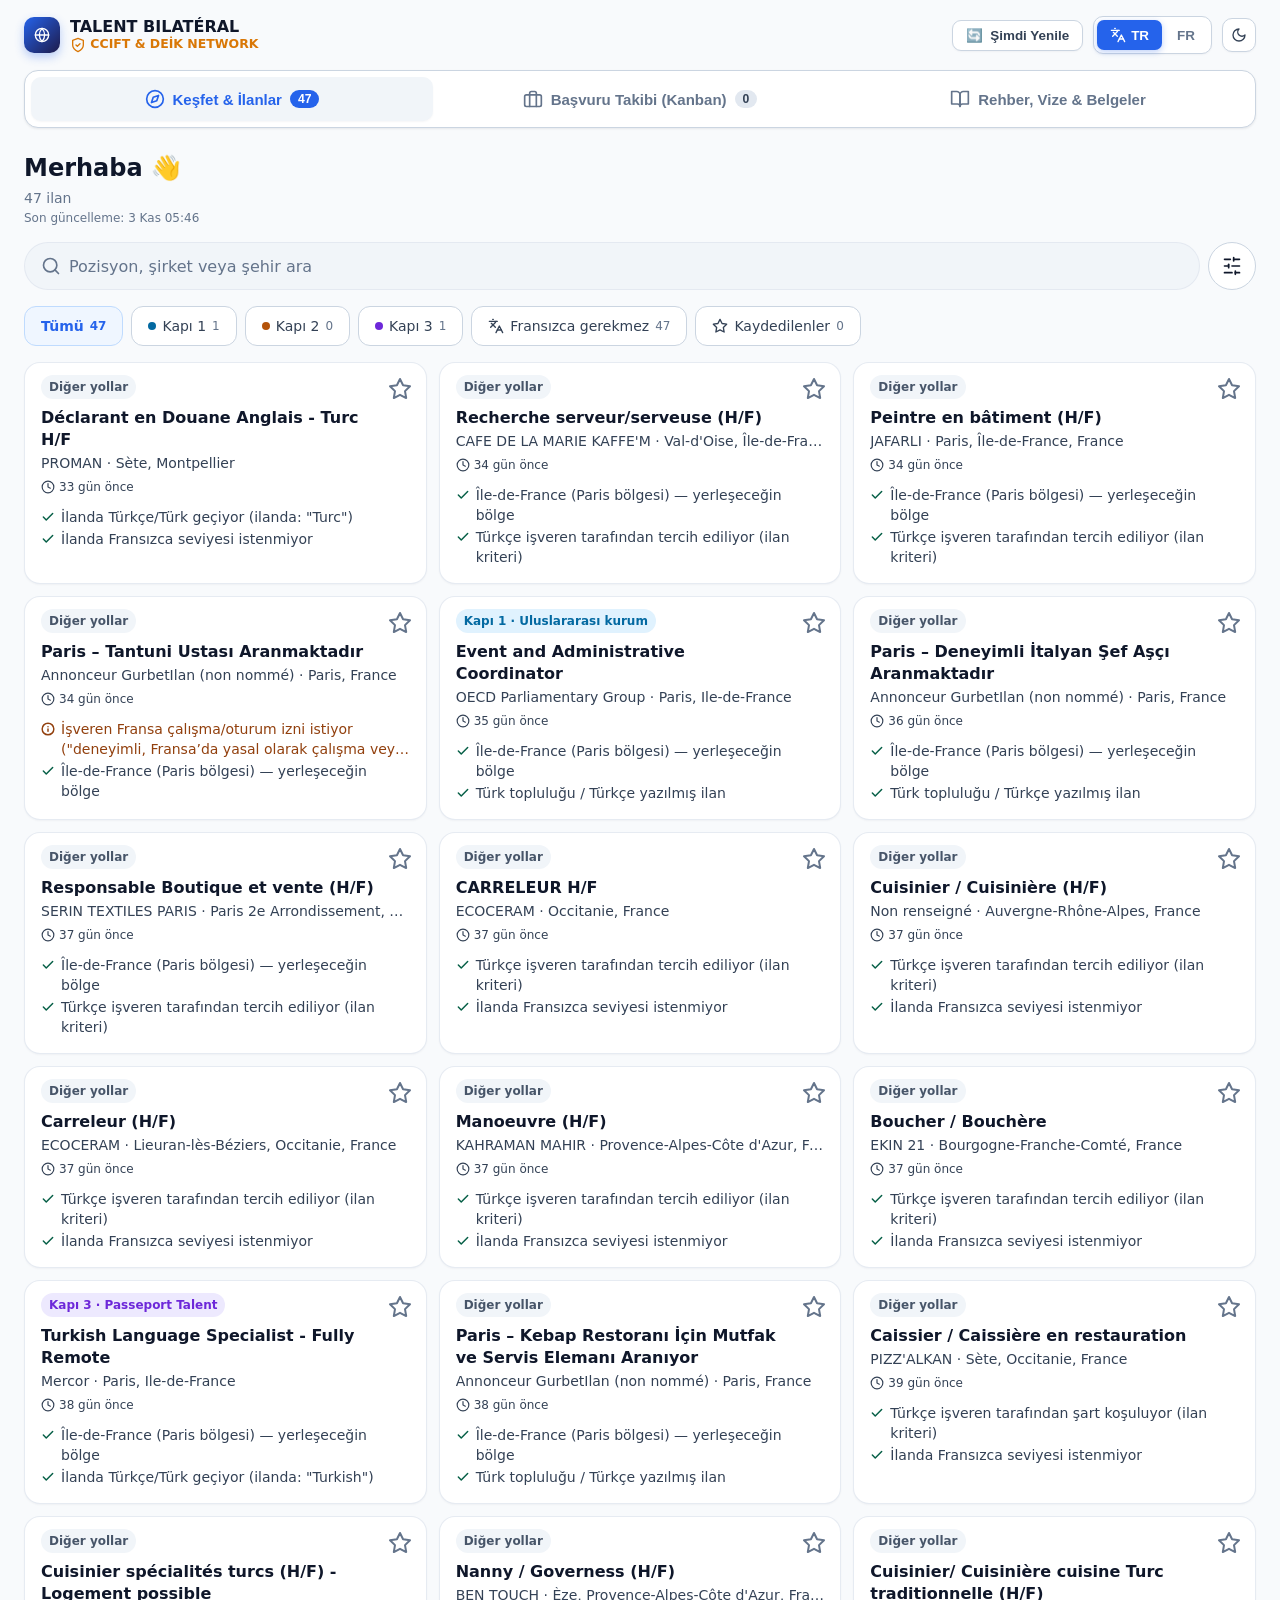
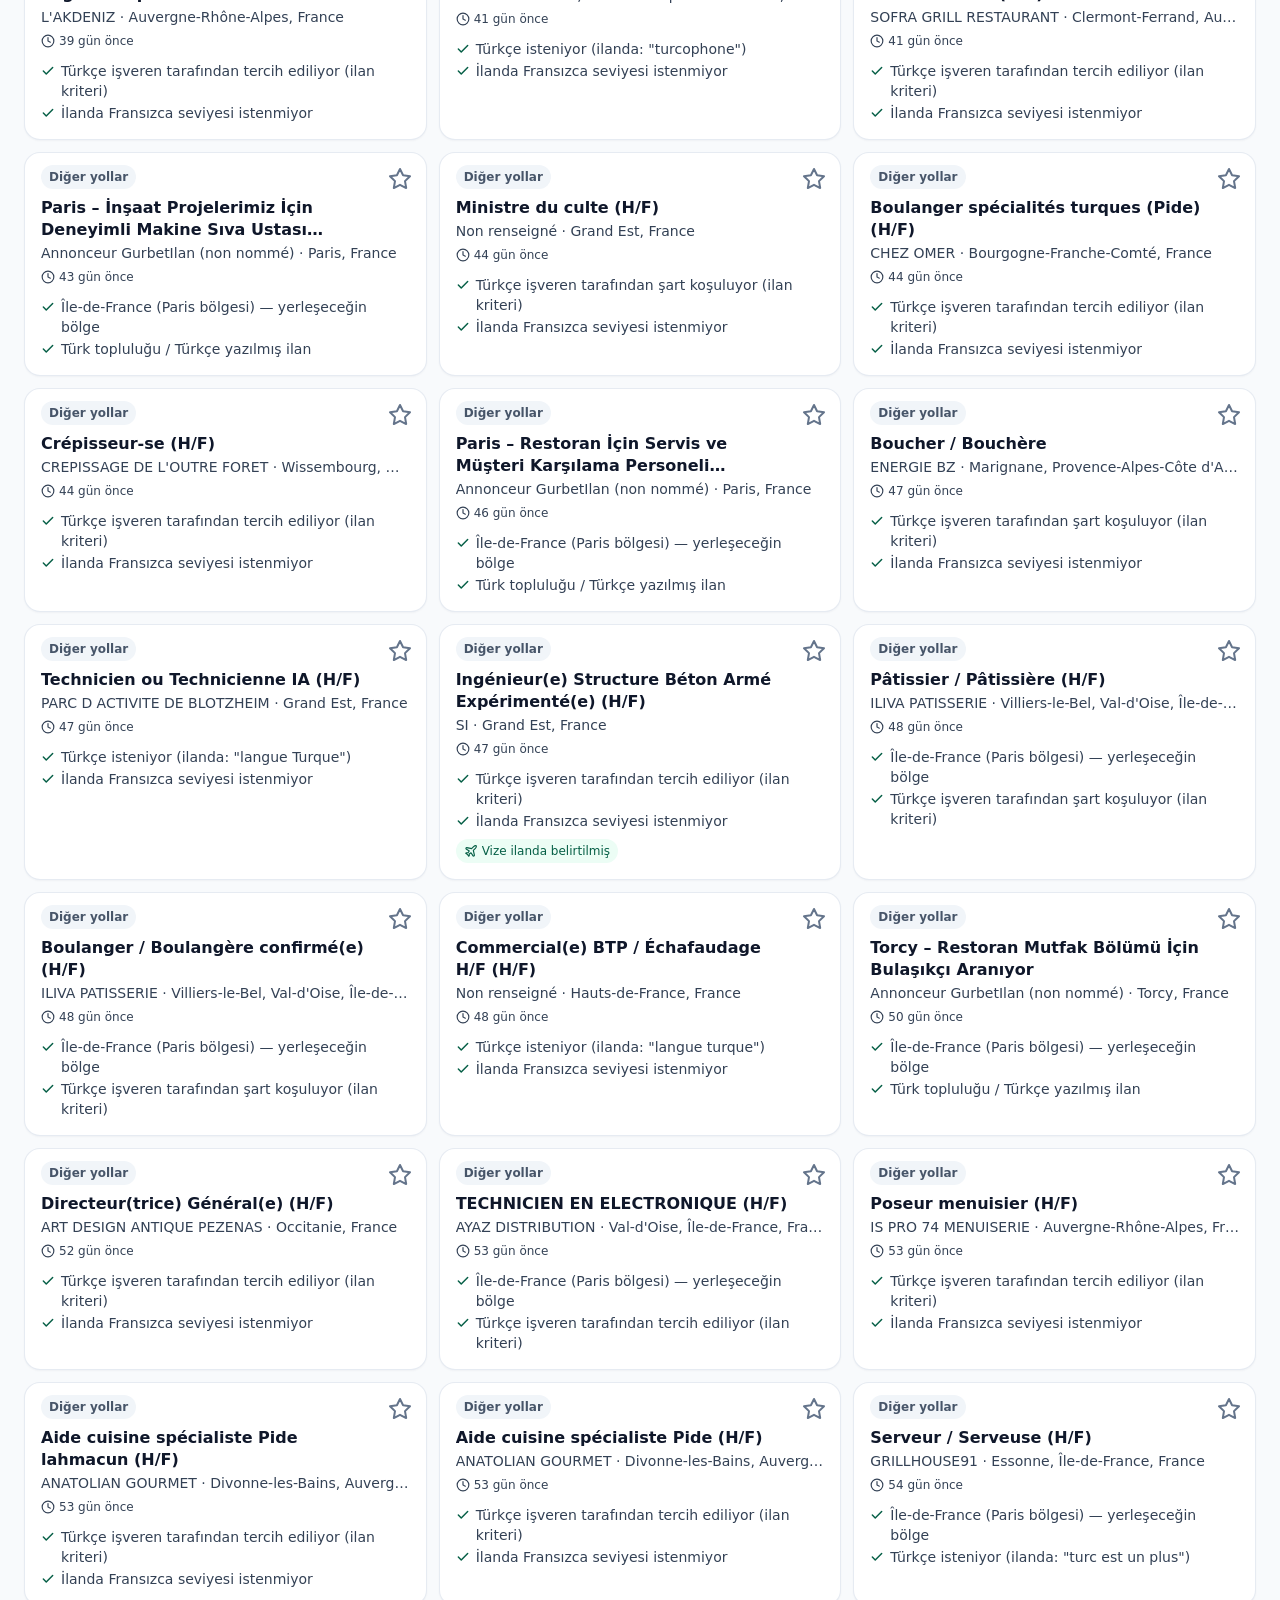
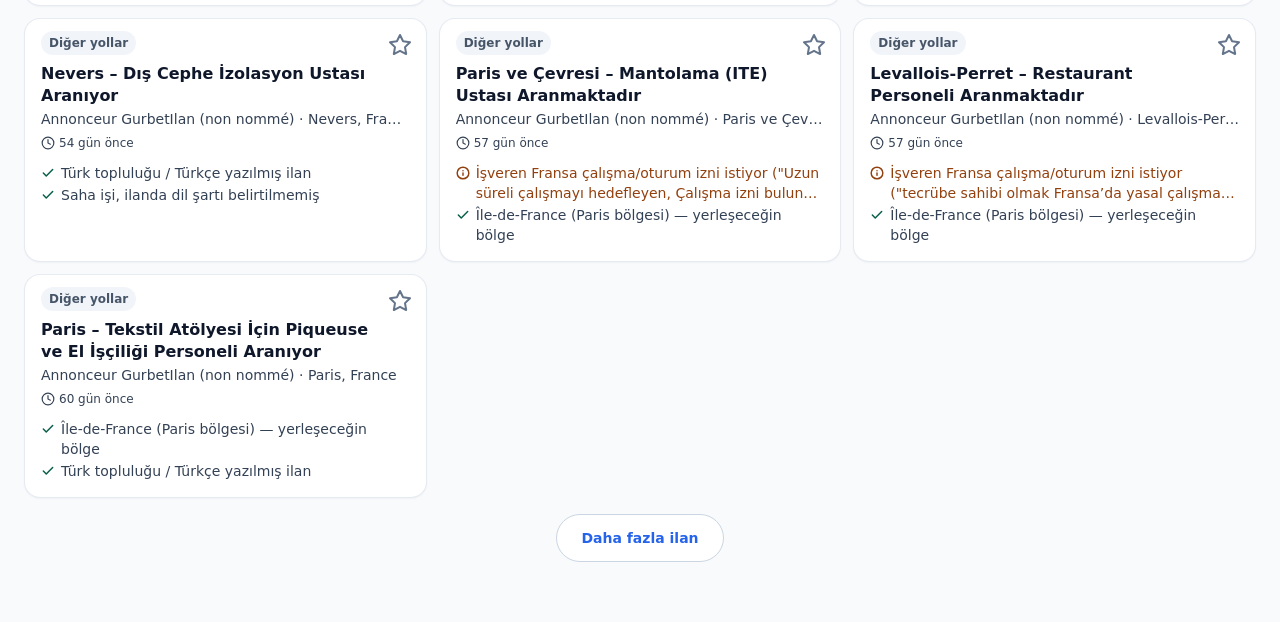
==== commit d65170a1: "🤖 [Auto-Refresh] Nouvelles opportunités bilatérales 03/11/2026 05:46" ====
--- a/dashboard.html
+++ b/dashboard.html
@@ -18,7 +18,7 @@
     <link rel="apple-touch-icon" href="apple-touch-icon.png">
     
     <!-- DONNÉES DES OFFRES (JSON inline) + BOOTSTRAP window.FransaData : avant tout autre script -->
-    <script id="fransa-jobs" type="application/json" data-generated-at="2026-11-02T05:53:57Z">[{"id":4102758047,"kind":"offer","title_tr":"Responsable Boutique et vente (H/F)","title_fr":"Responsable Boutique et vente (H/F)","company":"SERIN TEXTILES PARIS","location":"Paris 2e Arrondissement, Paris, Île-de-France, France","url":"https://europa.eu/eures/portal/jv-se/jv-details/MjE1U01USCA5?lang=fr","source":"EURES (France Travail)","score":90,"snippet_tr":"Société : Serin TextileDescription du poste :La société Serin Textile recherche un(e) Responsable Boutique h/f possédant une solide expérience de 10 ans dans le domaine. Vous aurez pour principales missions : L'accueil, le conseil et la fidélisation d'une clientèle diversifiée et internationale. La ","snippet_fr":"Société : Serin TextileDescription du poste :La société Serin Textile recherche un(e) Responsable Boutique h/f possédant une solide expérience de 10 ans dans le domaine. Vous aurez pour principales missions : L'accueil, le conseil et la fidélisation d'une clientèle diversifiée et internationale. La ","tags_tr":[],"tags_fr":[],"category_tr":"Genel / Diğer","category_fr":"Général","ccift":false,"no_french":true,"working_lang":"Türkçe isteniyor","visa_tr":"İlanda belirtilmemiş","visa_fr":"Non mentionné dans l'annonce","track":"autre","domain":"sales","discovered_at":"02/11/2026 05:50","contact_info":"Offre France Travail n° 215SMTH","source_type":"official_api","posted_at":"2026-10-30","verified_at":"2026-11-02T05:53:27Z","country":"FR","city":"Paris 2e Arrondissement","language_requirements":["en:preferred","tr:preferred"],"reasons_tr":["Île-de-France (Paris bölgesi) — yerleşeceğin bölge","Türkçe işveren tarafından tercih ediliyor (ilan kriteri)","İlanda Fransızca seviyesi istenmiyor","3 gün önce yayınlandı"],"reasons_fr":["Île-de-France — la région où elle s'installe","Turc souhaité par l'employeur (critère de l'offre)","Aucun niveau de français exigé dans l'annonce","Publiée il y a 3 jours"],"visa_evidence":"","warnings_tr":[],"warnings_fr":[],"description":"Société : Serin TextileDescription du poste :La société Serin Textile recherche un(e) Responsable Boutique h/f possédant une solide expérience de 10 ans dans le domaine. Vous aurez pour principales missions : L'accueil, le conseil et la fidélisation d'une clientèle diversifiée et internationale. La gestion de la surface de vente, la tenue de la boutique et la mise en valeur des produits textils. Le suivi des ventes, la gestion des stocks et l'optimisation des performances commerciales. La coordination de l'activité du magasin et le développement des parts de marché (avec une excellente maîtrise des marchés du Moyen-Orient). Profil recherché : Expérience : 10 ans d'expérience exigée dans la vente et la gestion de boutique textile. Langues : Maîtrise de plusieurs langues requise (Français, Anglais, Russe, Roumain, Turc, Arabe) pour interagir avec une clientèle multiculturelle. Compétences : Sens du commerce, leadership, rigueur, autonomie et excellente connaissance des spécificités des marchés cibles (Moyen-Orient et Afrique)."},{"id":2026938625,"kind":"offer","title_tr":"Boulanger / Boulangère confirmé(e) (H/F)","title_fr":"Boulanger / Boulangère confirmé(e) (H/F)","company":"ILIVA PATISSERIE","location":"Villiers-le-Bel, Val-d'Oise, Île-de-France, France","url":"https://europa.eu/eures/portal/jv-se/jv-details/MjE1S0JQTSA5?lang=fr","source":"EURES (France Travail)","score":90,"snippet_tr":"Vos missionsPréparer et fabriquer les pains et viennoiseries selon les recettes et méthodes de l'entrepriseRéaliser le pétrissage, le façonnage, la fermentation et la cuisson des produitsAssurer la qualité, la régularité et la fraîcheur des fabricationsRespecter strictement les règles d'hygiène et d","snippet_fr":"Vos missionsPréparer et fabriquer les pains et viennoiseries selon les recettes et méthodes de l'entrepriseRéaliser le pétrissage, le façonnage, la fermentation et la cuisson des produitsAssurer la qualité, la régularité et la fraîcheur des fabricationsRespecter strictement les règles d'hygiène et d","tags_tr":[],"tags_fr":[],"category_tr":"Genel / Diğer","category_fr":"Général","ccift":false,"no_french":true,"working_lang":"Türkçe isteniyor","visa_tr":"İlanda belirtilmemiş","visa_fr":"Non mentionné dans l'annonce","track":"autre","domain":"craft_pme","discovered_at":"02/11/2026 05:50","contact_info":"Offre France Travail n° 215KBPM","source_type":"official_api","posted_at":"2026-10-19","verified_at":"2026-11-02T05:53:27Z","country":"FR","city":"Villiers-le-Bel","language_requirements":["tr:c2"],"reasons_tr":["Île-de-France (Paris bölgesi) — yerleşeceğin bölge","Türkçe işveren tarafından şart koşuluyor (ilan kriteri)","İlanda Fransızca seviyesi istenmiyor","14 gün önce yayınlandı"],"reasons_fr":["Île-de-France — la région où elle s'installe","Turc exigé par l'employeur (critère de l'offre)","Aucun niveau de français exigé dans l'annonce","Publiée il y a 14 jours"],"visa_evidence":"","warnings_tr":[],"warnings_fr":[],"description":"Vos missionsPréparer et fabriquer les pains et viennoiseries selon les recettes et méthodes de l'entrepriseRéaliser le pétrissage, le façonnage, la fermentation et la cuisson des produitsAssurer la qualité, la régularité et la fraîcheur des fabricationsRespecter strictement les règles d'hygiène et de sécurité alimentaire (HACCP)Gérer les matières premières : réception, stockage et contrôle des produitsEntretenir le matériel, les équipements et le poste de travailAdapter la production en fonction de l'affluence et des besoins de la clientèleTravailler en coordination avec l'équipe (vendeurs, pâtissiers)La connaissance et l'expérience dans la préparation des recettes traditionnelles turques sont obligatoires.Une lettre de motivation personnalisée sera appréciée,"},{"id":95198737,"kind":"offer","title_tr":"Pâtissier / Pâtissière (H/F)","title_fr":"Pâtissier / Pâtissière (H/F)","company":"ILIVA PATISSERIE","location":"Villiers-le-Bel, Val-d'Oise, Île-de-France, France","url":"https://europa.eu/eures/portal/jv-se/jv-details/MjE1S0JQRiA5?lang=fr","source":"EURES (France Travail)","score":90,"snippet_tr":"Vos missionsRéaliser les préparations de base de la pâtisserie (pâtes, crèmes, garnitures, biscuits, entremets, gâteau de mariage, gâteau d'anniversaire)Fabriquer et assembler les produits de pâtisserie dans le respect des recettes et des standards de qualitéAssurer la cuisson, le montage et la déco","snippet_fr":"Vos missionsRéaliser les préparations de base de la pâtisserie (pâtes, crèmes, garnitures, biscuits, entremets, gâteau de mariage, gâteau d'anniversaire)Fabriquer et assembler les produits de pâtisserie dans le respect des recettes et des standards de qualitéAssurer la cuisson, le montage et la déco","tags_tr":[],"tags_fr":[],"category_tr":"Genel / Diğer","category_fr":"Général","ccift":false,"no_french":true,"working_lang":"Türkçe isteniyor","visa_tr":"İlanda belirtilmemiş","visa_fr":"Non mentionné dans l'annonce","track":"autre","domain":"craft_pme","discovered_at":"02/11/2026 05:50","contact_info":"Offre France Travail n° 215KBPF","source_type":"official_api","posted_at":"2026-10-19","verified_at":"2026-11-02T05:53:27Z","country":"FR","city":"Villiers-le-Bel","language_requirements":["tr:c2"],"reasons_tr":["Île-de-France (Paris bölgesi) — yerleşeceğin bölge","Türkçe işveren tarafından şart koşuluyor (ilan kriteri)","İlanda Fransızca seviyesi istenmiyor","14 gün önce yayınlandı"],"reasons_fr":["Île-de-France — la région où elle s'installe","Turc exigé par l'employeur (critère de l'offre)","Aucun niveau de français exigé dans l'annonce","Publiée il y a 14 jours"],"visa_evidence":"","warnings_tr":[],"warnings_fr":[],"description":"Vos missionsRéaliser les préparations de base de la pâtisserie (pâtes, crèmes, garnitures, biscuits, entremets, gâteau de mariage, gâteau d'anniversaire)Fabriquer et assembler les produits de pâtisserie dans le respect des recettes et des standards de qualitéAssurer la cuisson, le montage et la décoration des produitsGérer les matières premières : réception, stockage et rotation des produitsRespecter strictement les règles d'hygiène et de sécurité alimentaire (HACCP)Maintenir le poste de travail propre et organiséParticiper à la gestion des stocks et aux inventairesContribuer à la création ou à l'amélioration des recettes selon la politique de l'établissementTravailler en coordination avec le chef pâtissier Respecter les délais de production et les volumes demandésLa connaissance et l'expérience dans la préparation des recettes traditionnelles turques sont obligatoires.Une lettre de motivation personnalisée sera appréciée,"},{"id":757280058,"kind":"offer","title_tr":"Serveur / Serveuse (H/F)","title_fr":"Serveur / Serveuse (H/F)","company":"GRILLHOUSE91","location":"Essonne, Île-de-France, France","url":"https://europa.eu/eures/portal/jv-se/jv-details/MjE1Q1pTUyA5?lang=fr","source":"EURES (France Travail)","score":90,"snippet_tr":"Notre grill recherche un(e) serveur motivé(e), sérieux(se) et dynamique pour rejoindre notre équipe.Prise de poste dès que possibleMissions principales :- Accueillir et installer les clients.- Assurer le service en salle.- Prendre les commandes et conseiller les clients.- Veiller à la satisfaction d","snippet_fr":"Notre grill recherche un(e) serveur motivé(e), sérieux(se) et dynamique pour rejoindre notre équipe.Prise de poste dès que possibleMissions principales :- Accueillir et installer les clients.- Assurer le service en salle.- Prendre les commandes et conseiller les clients.- Veiller à la satisfaction d","tags_tr":[],"tags_fr":[],"category_tr":"Genel / Diğer","category_fr":"Général","ccift":false,"no_french":true,"working_lang":"Türkçe isteniyor","visa_tr":"İlanda belirtilmemiş","visa_fr":"Non mentionné dans l'annonce","track":"autre","domain":"craft_pme","discovered_at":"02/11/2026 05:50","contact_info":"Offre France Travail n° 215CZSS","source_type":"official_api","posted_at":"2026-10-13","verified_at":"2026-11-02T05:53:27Z","country":"FR","city":"Essonne","language_requirements":["tr:preferred"],"reasons_tr":["Île-de-France (Paris bölgesi) — yerleşeceğin bölge","Türkçe isteniyor (ilanda: \"turc est un plus\")","İlanda Fransızca seviyesi istenmiyor","20 gün önce yayınlandı"],"reasons_fr":["Île-de-France — la région où elle s'installe","Turc demandé (annonce : \"turc est un plus\")","Aucun niveau de français exigé dans l'annonce","Publiée il y a 20 jours"],"visa_evidence":"","warnings_tr":[],"warnings_fr":[],"description":"Notre grill recherche un(e) serveur motivé(e), sérieux(se) et dynamique pour rejoindre notre équipe.Prise de poste dès que possibleMissions principales :- Accueillir et installer les clients.- Assurer le service en salle.- Prendre les commandes et conseiller les clients.- Veiller à la satisfaction des clients et à la propreté de la salle, nettoyage.- Encaisser les clients- Travailler en équipe dans une ambiance conviviale.Profil recherché :Une première expérience en restauration est primordialeÊtre ponctuel(le), souriant(e), organisé(e) et avoir le sens du service.Parler et comprendre le turc est un plus.Conditions de travailHoraires de service : de 11 h à 15 h et de 18 h à 22 h.Repos : 2 jours par semaine.Disponibilité : travail le samedi et le dimanche obligatoire.Intéressé(e) ? Merci de répondre directement à cette annonce pour être recontacté(e)Au plaisir de vous accueillir dans notre équipe !"},{"id":4129834006,"kind":"offer","title_tr":"Serveur en Restauration H/F","title_fr":"Serveur en Restauration H/F","company":"Bruce","location":"Gonesse, Sarcelles","url":"https://www.adzuna.fr/details/5950118144?utm_medium=api&utm_source=25ece07d","source":"Adzuna","score":85,"snippet_tr":"Salaire : 12 € — Vous avez de l'expérience en restauration haut de gamme et parlez turc ? Vous maîtrisez les codes de l'hôtellerie de luxe ou de la restauration haut de gamme ? Bruce, leader du recrutement dans l'hôtellerie restauration, recrute un serveur expérimenté en CDI pour un un de ses…","snippet_fr":"Salaire : 12 € — Vous avez de l'expérience en restauration haut de gamme et parlez turc ? Vous maîtrisez les codes de l'hôtellerie de luxe ou de la restauration haut de gamme ? Bruce, leader du recrutement dans l'hôtellerie restauration, recrute un serveur expérimenté en CDI pour un un de ses…","tags_tr":["Unknown"],"tags_fr":["Unknown"],"category_tr":"Genel / Diğer","category_fr":"Général","ccift":false,"no_french":true,"working_lang":"İlanda belirtilmemiş","visa_tr":"İlanda belirtilmemiş","visa_fr":"Non mentionné dans l'annonce","track":"autre","domain":"craft_pme","discovered_at":"02/11/2026 05:50","contact_info":"","source_type":"board","posted_at":"2026-11-02","verified_at":"2026-11-02T05:53:27Z","country":"FR","city":"Gonesse","language_requirements":[],"reasons_tr":["Île-de-France (Paris bölgesi) — yerleşeceğin bölge","İlanda Türkçe/Türk geçiyor (ilanda: \"turc\")","İlanda Fransızca seviyesi istenmiyor","Bugün yayınlandı"],"reasons_fr":["Île-de-France — la région où elle s'installe","L'annonce mentionne le turc (annonce : \"turc\")","Aucun niveau de français exigé dans l'annonce","Publiée aujourd'hui"],"visa_evidence":"","warnings_tr":[],"warnings_fr":[],"description":"Vous avez de l'expérience en restauration haut de gamme et parlez turc ? Vous maîtrisez les codes de l'hôtellerie de luxe ou de la restauration haut de gamme ? Bruce, leader du recrutement dans l'hôtellerie restauration, recrute un serveur expérimenté en CDI pour un un de ses clients situé à Gonesse,. L'occasion de décrocher un poste stable au sein d'une équipe qui allie excellence et exigence. À propos de l'établissement Idéalement situé à Gonesse (95), cet établissement vise l'excellence du s…"},{"id":4266805630,"kind":"offer","title_tr":"Paris – Deneyimli İtalyan Şef Aşçı Aranmaktadır","title_fr":"Paris – Deneyimli İtalyan Şef Aşçı Aranmaktadır","company":"Annonceur GurbetIlan (non nommé)","location":"Paris, France","url":"https://www.gurbetilan.com/ads/paris-deneyimli-italyan-sef-asci-aranmaktadir/","source":"GurbetIlan France","score":85,"snippet_tr":"Fransa’nın Cenevre sınırına oldukça yakın bir konumda, Crozet bölgesinde hizmet veren restoranımız için İtalyan mutfağına tutkuyla bağlı, alanında tecrübe sahibi bir şef arayışımız bulunmaktadır. Mutfağımızın standartlarını koruyacak, İtalyan yemekleri konusunda ileri derecede bilgi ve beceriye…","snippet_fr":"Fransa’nın Cenevre sınırına oldukça yakın bir konumda, Crozet bölgesinde hizmet veren restoranımız için İtalyan mutfağına tutkuyla bağlı, alanında tecrübe sahibi bir şef arayışımız bulunmaktadır. Mutfağımızın standartlarını koruyacak, İtalyan yemekleri konusunda ileri derecede bilgi ve beceriye…","tags_tr":[],"tags_fr":[],"category_tr":"Genel / Diğer","category_fr":"Général","ccift":false,"no_french":true,"working_lang":"Türkçe ortam (ilan Türkçe)","visa_tr":"İlanda belirtilmemiş","visa_fr":"Non mentionné dans l'annonce","track":"autre","domain":"craft_pme","discovered_at":"02/11/2026 05:51","contact_info":"Candidature via le compte GurbetIlan (bouton « Giriş Yap ve Başvur »)","source_type":"community","posted_at":"2026-10-31","verified_at":"2026-11-02T05:53:27Z","country":"FR","city":"Paris","language_requirements":[],"reasons_tr":["Île-de-France (Paris bölgesi) — yerleşeceğin bölge","Türk topluluğu / Türkçe yazılmış ilan","Saha işi, ilanda dil şartı belirtilmemiş","2 gün önce yayınlandı"],"reasons_fr":["Île-de-France — la région où elle s'installe","Annonce de la communauté turque / rédigée en turc","Métier de terrain, aucune exigence de langue indiquée","Publiée il y a 2 jours"],"visa_evidence":"","warnings_tr":[],"warnings_fr":[],"description":"Sektör: Restaurant - Cafe - Bar | Çalışma Zamanı: Full-time (Tam Zamanlı) Fransa’nın Cenevre sınırına oldukça yakın bir konumda, Crozet bölgesinde hizmet veren restoranımız için İtalyan mutfağına tutkuyla bağlı, alanında tecrübe sahibi bir şef arayışımız bulunmaktadır. Mutfağımızın standartlarını koruyacak, İtalyan yemekleri konusunda ileri derecede bilgi ve beceriye sahip, mutfak disiplinine önem veren çalışma arkadaşımızı ekibimize dahil etmek istiyoruz. Aranan Nitelikler: İtalyan mutfağı konusunda kanıtlanabilir deneyime sahip olmak. Mutfak operasyonlarını yönetebilecek yetkinlikte olmak. Hızlı ve yoğun çalışma temposuna uyum sağlayabilmek. Çalışma Şartları & Sağlanan İmkanlar: Çok avantajlı maaş imkanı sunulmaktadır. Konaklama (lojman) desteği sağlanacaktır. Yemek imkanı mevcuttur. Yıllık sözleşme ile çalışma düzeni oluşturulacaktır. Hemen işe başlayabilecek adaylar tercih sebebidir."},{"id":647681042,"kind":"offer","title_tr":"Turkish Language Specialist - Fully Remote","title_fr":"Turkish Language Specialist - Fully Remote","company":"Mercor","location":"Paris, Ile-de-France","url":"https://www.adzuna.fr/details/5945417210?utm_medium=api&utm_source=25ece07d","source":"Adzuna","score":80,"snippet_tr":"About the job Mercor connects elite creative and technical talent with leading AI research labs. Headquartered in San Francisco, our investors include Benchmark , General Catalyst , Peter Thiel , Adam D'Angelo , Larry Summers , and Jack Dorsey . Position: Turkish Linguistic Experts Type: Contract…","snippet_fr":"About the job Mercor connects elite creative and technical talent with leading AI research labs. Headquartered in San Francisco, our investors include Benchmark , General Catalyst , Peter Thiel , Adam D'Angelo , Larry Summers , and Jack Dorsey . Position: Turkish Linguistic Experts Type: Contract…","tags_tr":["Unknown"],"tags_fr":["Unknown"],"category_tr":"Genel / Diğer","category_fr":"Général","ccift":false,"no_french":true,"working_lang":"İlanda belirtilmemiş","visa_tr":"İlanda belirtilmemiş","visa_fr":"Non mentionné dans l'annonce","track":"voie_3","domain":"hr_admin","discovered_at":"02/11/2026 05:50","contact_info":"","source_type":"board","posted_at":"2026-10-29","verified_at":"2026-11-02T05:53:27Z","country":"FR","city":"Paris","language_requirements":[],"reasons_tr":["Île-de-France (Paris bölgesi) — yerleşeceğin bölge","İlanda Türkçe/Türk geçiyor (ilanda: \"Turkish\")","İlanda Fransızca seviyesi istenmiyor","4 gün önce yayınlandı"],"reasons_fr":["Île-de-France — la région où elle s'installe","L'annonce mentionne le turc (annonce : \"Turkish\")","Aucun niveau de français exigé dans l'annonce","Publiée il y a 4 jours"],"visa_evidence":"","warnings_tr":[],"warnings_fr":[],"description":"About the job Mercor connects elite creative and technical talent with leading AI research labs. Headquartered in San Francisco, our investors include Benchmark , General Catalyst , Peter Thiel , Adam D'Angelo , Larry Summers , and Jack Dorsey . Position: Turkish Linguistic Experts Type: Contract Compensation: $50/hour Location: Remote Role Responsibilities Evaluate the quality and accuracy of LLM-generated Turkish text across various use cases like translation, summarization, dialogue, and gra…"},{"id":3820636636,"kind":"offer","title_tr":"Paris – Kebap Restoranı İçin Mutfak ve Servis Elemanı Aranıyor","title_fr":"Paris – Kebap Restoranı İçin Mutfak ve Servis Elemanı Aranıyor","company":"Annonceur GurbetIlan (non nommé)","location":"Paris, France","url":"https://www.gurbetilan.com/ads/paris-kebap-restorani-icin-mutfak-ve-servis-elemani-araniyor/","source":"GurbetIlan France","score":80,"snippet_tr":"Levallois bölgesinde bulunan kebap restoranımızda, mutfak ve servis süreçlerinde bize destek olacak çalışma arkadaşları arıyoruz. İşini severek yapan, sorumluluk sahibi ve restoran dinamiklerine hakim bir takım arkadaşı ile yola devam etmek istiyoruz. Açık Pozisyonlar: Kebap ve restoran personeli…","snippet_fr":"Levallois bölgesinde bulunan kebap restoranımızda, mutfak ve servis süreçlerinde bize destek olacak çalışma arkadaşları arıyoruz. İşini severek yapan, sorumluluk sahibi ve restoran dinamiklerine hakim bir takım arkadaşı ile yola devam etmek istiyoruz. Açık Pozisyonlar: Kebap ve restoran personeli…","tags_tr":[],"tags_fr":[],"category_tr":"Genel / Diğer","category_fr":"Général","ccift":false,"no_french":true,"working_lang":"Türkçe ortam (ilan Türkçe)","visa_tr":"İlanda belirtilmemiş","visa_fr":"Non mentionné dans l'annonce","track":"autre","domain":"craft_pme","discovered_at":"02/11/2026 05:51","contact_info":"Candidature via le compte GurbetIlan (bouton « Giriş Yap ve Başvur »)","source_type":"community","posted_at":"2026-10-29","verified_at":"2026-11-02T05:53:27Z","country":"FR","city":"Paris","language_requirements":[],"reasons_tr":["Île-de-France (Paris bölgesi) — yerleşeceğin bölge","Türk topluluğu / Türkçe yazılmış ilan","İlanda Fransızca seviyesi istenmiyor","4 gün önce yayınlandı"],"reasons_fr":["Île-de-France — la région où elle s'installe","Annonce de la communauté turque / rédigée en turc","Aucun niveau de français exigé dans l'annonce","Publiée il y a 4 jours"],"visa_evidence":"","warnings_tr":[],"warnings_fr":[],"description":"Sektör: Restaurant - Cafe - Bar | Çalışma Zamanı: Full-time (Tam Zamanlı) Levallois bölgesinde bulunan kebap restoranımızda, mutfak ve servis süreçlerinde bize destek olacak çalışma arkadaşları arıyoruz. İşini severek yapan, sorumluluk sahibi ve restoran dinamiklerine hakim bir takım arkadaşı ile yola devam etmek istiyoruz. Açık Pozisyonlar: Kebap ve restoran personeli Aranan Nitelikler: Kebap veya restoran sektöründe tecrübesi bulunan İş disiplinine sahip ve ciddi çalışma prensibi olan Et hazırlığı, servis hizmetleri ve genel restoran düzeni konularında yetkin Çalışma Şartları & Sağlanan İmkanlar: Tecrübeye bağlı olarak tatmin edici maaş imkanı Dinamik ve profesyonel bir çalışma ortamı"},{"id":2602337466,"kind":"offer","title_tr":"Caissier / Caissière en restauration","title_fr":"Caissier / Caissière en restauration","company":"PIZZ'ALKAN","location":"Sète, Occitanie, France","url":"https://europa.eu/eures/portal/jv-se/jv-details/MjE1U1hMViA5?lang=fr","source":"EURES (France Travail)","score":80,"snippet_tr":"Nous recherchons une personne pour prendre les commandes et tenir la caisse du restaurant.Jours travaillés : du lundi au vendrediHoraires variables entre 8h et 20h : à définir","snippet_fr":"Nous recherchons une personne pour prendre les commandes et tenir la caisse du restaurant.Jours travaillés : du lundi au vendrediHoraires variables entre 8h et 20h : à définir","tags_tr":[],"tags_fr":[],"category_tr":"Genel / Diğer","category_fr":"Général","ccift":false,"no_french":true,"working_lang":"Türkçe isteniyor","visa_tr":"İlanda belirtilmemiş","visa_fr":"Non mentionné dans l'annonce","track":"autre","domain":"craft_pme","discovered_at":"02/11/2026 05:50","contact_info":"Offre France Travail n° 215SXLV","source_type":"official_api","posted_at":"2026-10-28","verified_at":"2026-11-02T05:53:27Z","country":"FR","city":"Sète","language_requirements":["tr:c2"],"reasons_tr":["Türkçe işveren tarafından şart koşuluyor (ilan kriteri)","İlanda Fransızca seviyesi istenmiyor","5 gün önce yayınlandı"],"reasons_fr":["Turc exigé par l'employeur (critère de l'offre)","Aucun niveau de français exigé dans l'annonce","Publiée il y a 5 jours"],"visa_evidence":"","warnings_tr":[],"warnings_fr":[],"description":"Nous recherchons une personne pour prendre les commandes et tenir la caisse du restaurant.Jours travaillés : du lundi au vendrediHoraires variables entre 8h et 20h : à définir"},{"id":4136473770,"kind":"offer","title_tr":"Turkish Linguistic Expert - AI Projects","title_fr":"Turkish Linguistic Expert - AI Projects","company":"Mercor","location":"Paris, Ile-de-France","url":"https://www.adzuna.fr/details/5944216197?utm_medium=api&utm_source=25ece07d","source":"Adzuna","score":80,"snippet_tr":"About the job Mercor connects elite creative and technical talent with leading AI research labs. Headquartered in San Francisco, our investors include Benchmark , General Catalyst , Peter Thiel , Adam D'Angelo , Larry Summers , and Jack Dorsey . Position: Turkish Linguistic Experts Type: Contract…","snippet_fr":"About the job Mercor connects elite creative and technical talent with leading AI research labs. Headquartered in San Francisco, our investors include Benchmark , General Catalyst , Peter Thiel , Adam D'Angelo , Larry Summers , and Jack Dorsey . Position: Turkish Linguistic Experts Type: Contract…","tags_tr":["Unknown"],"tags_fr":["Unknown"],"category_tr":"Genel / Diğer","category_fr":"Général","ccift":false,"no_french":true,"working_lang":"İlanda belirtilmemiş","visa_tr":"İlanda belirtilmemiş","visa_fr":"Non mentionné dans l'annonce","track":"voie_3","domain":"hr_admin","discovered_at":"02/11/2026 05:50","contact_info":"","source_type":"board","posted_at":"2026-10-28","verified_at":"2026-11-02T05:53:27Z","country":"FR","city":"Paris","language_requirements":[],"reasons_tr":["Île-de-France (Paris bölgesi) — yerleşeceğin bölge","İlanda Türkçe/Türk geçiyor (ilanda: \"Turkish\")","İlanda Fransızca seviyesi istenmiyor","5 gün önce yayınlandı"],"reasons_fr":["Île-de-France — la région où elle s'installe","L'annonce mentionne le turc (annonce : \"Turkish\")","Aucun niveau de français exigé dans l'annonce","Publiée il y a 5 jours"],"visa_evidence":"","warnings_tr":[],"warnings_fr":[],"description":"About the job Mercor connects elite creative and technical talent with leading AI research labs. Headquartered in San Francisco, our investors include Benchmark , General Catalyst , Peter Thiel , Adam D'Angelo , Larry Summers , and Jack Dorsey . Position: Turkish Linguistic Experts Type: Contract Compensation: $50/hour Location: Remote Role Responsibilities Evaluate the quality and accuracy of LLM-generated Turkish text across various use cases like translation, summarization, dialogue, and gra…"},{"id":2220296274,"kind":"offer","title_tr":"Baby-sitter demandée à Paris - baby-sitting à Paris","title_fr":"Baby-sitter demandée à Paris - baby-sitting à Paris","company":"Babysits","location":"Paris, Ile-de-France","url":"https://www.adzuna.fr/details/5942981503?utm_medium=api&utm_source=25ece07d","source":"Adzuna","score":80,"snippet_tr":"Un(e) baby-sitter recherché(e) à Paris pour garder 1 enfant, à Paris. Famille franco turc qui vit à Paris 75013. On a besion de baby sitter de temps en temps. Préfèrence quelqu'un qui parle turc et français - Le lieu préféré pour les baby-sitting : Au domicile de la famille.","snippet_fr":"Un(e) baby-sitter recherché(e) à Paris pour garder 1 enfant, à Paris. Famille franco turc qui vit à Paris 75013. On a besion de baby sitter de temps en temps. Préfèrence quelqu'un qui parle turc et français - Le lieu préféré pour les baby-sitting : Au domicile de la famille.","tags_tr":["Emploi Aide ménagère et Nettoyage"],"tags_fr":["Emploi Aide ménagère et Nettoyage"],"category_tr":"Genel / Diğer","category_fr":"Général","ccift":false,"no_french":true,"working_lang":"İlanda belirtilmemiş","visa_tr":"İlanda belirtilmemiş","visa_fr":"Non mentionné dans l'annonce","track":"autre","domain":"craft_pme","discovered_at":"02/11/2026 05:50","contact_info":"","source_type":"board","posted_at":"2026-10-27","verified_at":"2026-11-02T05:53:27Z","country":"FR","city":"Paris","language_requirements":[],"reasons_tr":["Île-de-France (Paris bölgesi) — yerleşeceğin bölge","İlanda Türkçe/Türk geçiyor (ilanda: \"turc\")","İlanda Fransızca seviyesi istenmiyor","6 gün önce yayınlandı"],"reasons_fr":["Île-de-France — la région où elle s'installe","L'annonce mentionne le turc (annonce : \"turc\")","Aucun niveau de français exigé dans l'annonce","Publiée il y a 6 jours"],"visa_evidence":"","warnings_tr":[],"warnings_fr":[],"description":"Un(e) baby-sitter recherché(e) à Paris pour garder 1 enfant, à Paris. Famille franco turc qui vit à Paris 75013. On a besion de baby sitter de temps en temps. Préfèrence quelqu'un qui parle turc et français - Le lieu préféré pour les baby-sitting : Au domicile de la famille."},{"id":1847159461,"kind":"offer","title_tr":"Nanny / Governess (H/F)","title_fr":"Nanny / Governess (H/F)","company":"BEN TOUCH","location":"Èze, Provence-Alpes-Côte d'Azur, France","url":"https://europa.eu/eures/portal/jv-se/jv-details/MjE1UktYSiA5?lang=fr","source":"EURES (France Travail)","score":80,"snippet_tr":"Groupe Ben Touch, dirigé par Benjamin Erisoglu, l'innovation comme ADN, dans le cadre d'un développement en France et à l'international recherche sa Nanny / Governess H/F. Rattaché(e) au Groupe Ben Touch. Créée en 2009, Ben Touch est une holding Française en pleine croissance qui crée et soutient se","snippet_fr":"Groupe Ben Touch, dirigé par Benjamin Erisoglu, l'innovation comme ADN, dans le cadre d'un développement en France et à l'international recherche sa Nanny / Governess H/F. Rattaché(e) au Groupe Ben Touch. Créée en 2009, Ben Touch est une holding Française en pleine croissance qui crée et soutient se","tags_tr":[],"tags_fr":[],"category_tr":"Genel / Diğer","category_fr":"Général","ccift":false,"no_french":true,"working_lang":"Türkçe isteniyor","visa_tr":"İlanda belirtilmemiş","visa_fr":"Non mentionné dans l'annonce","track":"autre","domain":"craft_pme","discovered_at":"02/11/2026 05:50","contact_info":"Offre France Travail n° 215RKXJ","source_type":"official_api","posted_at":"2026-10-26","verified_at":"2026-11-02T05:53:27Z","country":"FR","city":"Èze","language_requirements":["ru:preferred","tr:preferred"],"reasons_tr":["Türkçe isteniyor (ilanda: \"turcophone\")","İlanda Fransızca seviyesi istenmiyor","7 gün önce yayınlandı"],"reasons_fr":["Turc demandé (annonce : \"turcophone\")","Aucun niveau de français exigé dans l'annonce","Publiée il y a 7 jours"],"visa_evidence":"","warnings_tr":[],"warnings_fr":[],"description":"Groupe Ben Touch, dirigé par Benjamin Erisoglu, l'innovation comme ADN, dans le cadre d'un développement en France et à l'international recherche sa Nanny / Governess H/F. Rattaché(e) au Groupe Ben Touch. Créée en 2009, Ben Touch est une holding Française en pleine croissance qui crée et soutient ses différentes marques : Technitoit, Mister toiture, Ben touch Digital, l'Attilio restaurant, le Shaman, .. VOS MISSIONSAu sein du Groupe Ben Touch, vous serez la personne de confiance des parents pour prendre soin de leurs enfants pendant leur séjour, leur repas, leur séminaire ou leur mariage. Vous assurez un rôle clé à la fois d'accueil, d'animation et d'éveil, en garantissant la sécurité des enfants et la sérénité de leurs parents. Vos principales responsabilités incluent :Garde et sécurité des enfants : accueillir et garder les enfants de nos clients, assurer leur sécurité, leurs repas et leur confort, en toute autonomie.Animation et éveil : imaginer et animer des activités adaptées à chaque âge (jeux, ateliers créatifs, activités éducatives, découverte des espaces extérieurs).Relation avec les familles : accueil chaleureux, communication claire et discrétion, en tant…"},{"id":1848811603,"kind":"offer","title_tr":"Paris – İnşaat Projelerimiz İçin Deneyimli Makine Sıva Ustası Aranıyor","title_fr":"Paris – İnşaat Projelerimiz İçin Deneyimli Makine Sıva Ustası Aranıyor","company":"Annonceur GurbetIlan (non nommé)","location":"Paris, France","url":"https://www.gurbetilan.com/ads/paris-insaat-projelerimiz-icin-deneyimli-makine-siva-ustasi-araniyor/","source":"GurbetIlan France","score":80,"snippet_tr":"Fransa’daki şantiye projelerimizde görevlendirilmek üzere, makine sıva uygulamalarına hakim ve işinde titiz usta arayışımız bulunmaktadır. Aranan Nitelikler: Makine sıva işinde tecrübe sahibi olmak, İşini bilen, pratik ve temiz çalışma disiplinine sahip olmak, Ekip çalışmasına ve şantiye ortamına…","snippet_fr":"Fransa’daki şantiye projelerimizde görevlendirilmek üzere, makine sıva uygulamalarına hakim ve işinde titiz usta arayışımız bulunmaktadır. Aranan Nitelikler: Makine sıva işinde tecrübe sahibi olmak, İşini bilen, pratik ve temiz çalışma disiplinine sahip olmak, Ekip çalışmasına ve şantiye ortamına…","tags_tr":[],"tags_fr":[],"category_tr":"Genel / Diğer","category_fr":"Général","ccift":false,"no_french":true,"working_lang":"Türkçe ortam (ilan Türkçe)","visa_tr":"İlanda belirtilmemiş","visa_fr":"Non mentionné dans l'annonce","track":"autre","domain":"hr_admin","discovered_at":"02/11/2026 05:51","contact_info":"Candidature via le compte GurbetIlan (bouton « Giriş Yap ve Başvur »)","source_type":"community","posted_at":"2026-10-24","verified_at":"2026-11-02T05:53:27Z","country":"FR","city":"Paris","language_requirements":[],"reasons_tr":["Île-de-France (Paris bölgesi) — yerleşeceğin bölge","Türk topluluğu / Türkçe yazılmış ilan","Saha işi, ilanda dil şartı belirtilmemiş","9 gün önce yayınlandı"],"reasons_fr":["Île-de-France — la région où elle s'installe","Annonce de la communauté turque / rédigée en turc","Métier de terrain, aucune exigence de langue indiquée","Publiée il y a 9 jours"],"visa_evidence":"","warnings_tr":[],"warnings_fr":[],"description":"Sektör: Yapı - İnşaat | Çalışma Zamanı: Full-time (Tam Zamanlı) Fransa’daki şantiye projelerimizde görevlendirilmek üzere, makine sıva uygulamalarına hakim ve işinde titiz usta arayışımız bulunmaktadır. Aranan Nitelikler: Makine sıva işinde tecrübe sahibi olmak, İşini bilen, pratik ve temiz çalışma disiplinine sahip olmak, Ekip çalışmasına ve şantiye ortamına uyum sağlayabilmek. Çalışma Şartları & Sağlanan İmkanlar: Tam zamanlı çalışma imkanı, Çalışma koşulları ve detaylar doğrudan yetkili ile görüşülecektir."},{"id":230451064,"kind":"offer","title_tr":"Ministre du culte (H/F)","title_fr":"Ministre du culte (H/F)","company":"Non renseigné","location":"Grand Est, France","url":"https://europa.eu/eures/portal/jv-se/jv-details/MjE1TVhNWSA5?lang=fr","source":"EURES (France Travail)","score":80,"snippet_tr":"- Concevoir et mettre en œuvre des séquences d'enseignements à différents niveaux, dans le cadre desprogrammes définis par l'association et/ou la fédération.- Transmettre des connaissances disciplinaires et savoir-faire prévus par les programmes et les référentiels.- Concevoir et mettre en œuvre des","snippet_fr":"- Concevoir et mettre en œuvre des séquences d'enseignements à différents niveaux, dans le cadre desprogrammes définis par l'association et/ou la fédération.- Transmettre des connaissances disciplinaires et savoir-faire prévus par les programmes et les référentiels.- Concevoir et mettre en œuvre des","tags_tr":[],"tags_fr":[],"category_tr":"Genel / Diğer","category_fr":"Général","ccift":false,"no_french":true,"working_lang":"Türkçe isteniyor","visa_tr":"İlanda belirtilmemiş","visa_fr":"Non mentionné dans l'annonce","track":"autre","domain":"craft_pme","discovered_at":"02/11/2026 05:50","contact_info":"Offre France Travail n° 215MXMY","source_type":"official_api","posted_at":"2026-10-23","verified_at":"2026-11-02T05:53:27Z","country":"FR","city":"","language_requirements":["ar:preferred","tr:c2"],"reasons_tr":["Türkçe işveren tarafından şart koşuluyor (ilan kriteri)","İlanda Fransızca seviyesi istenmiyor","10 gün önce yayınlandı"],"reasons_fr":["Turc exigé par l'employeur (critère de l'offre)","Aucun niveau de français exigé dans l'annonce","Publiée il y a 10 jours"],"visa_evidence":"","warnings_tr":[],"warnings_fr":[],"description":"- Concevoir et mettre en œuvre des séquences d'enseignements à différents niveaux, dans le cadre desprogrammes définis par l'association et/ou la fédération.- Transmettre des connaissances disciplinaires et savoir-faire prévus par les programmes et les référentiels.- Concevoir et mettre en œuvre des modalités d'évaluation des élèves, en liaison avec la fédération et les autrespartenaires.- Suivre individuellement les élèves et les aider dans leur travail personnel.- Utiliser les technologies de l'information et de la communication au service des apprentissages.- Concevoir et diriger les projets d'action pédagogique, éducative, culturelle et cultuelle- Mettre en œuvre des modalités d'accompagnement, concevoir et proposer des projets sociaux et éducatifs, enliaison avec la fédération et les autres partenaires.- Encadrer un public jeune, adulte et familiale.- Travailler dans le respect des valeurs de l'association et de la vie privée des personnes accueillies.- Apporter un accompagnement collectif (public jeune, adulte et familiale).- Participer aux réunions des équipes pédagogiques.- Rendre compte de son activité (rapports, planning, etc.) à la direction de l'association et/ou à la…"},{"id":3486803334,"kind":"offer","title_tr":"Paris – Restoran İçin Servis ve Müşteri Karşılama Personeli Aranıyor","title_fr":"Paris – Restoran İçin Servis ve Müşteri Karşılama Personeli Aranıyor","company":"Annonceur GurbetIlan (non nommé)","location":"Paris, France","url":"https://www.gurbetilan.com/ads/paris-restoran-icin-servis-ve-musteri-karsilama-personeli-araniyor/","source":"GurbetIlan France","score":80,"snippet_tr":"Fransa’da hizmet veren işletmemizin yoğunluğu sebebiyle, misafirlerimizi güler yüzle karşılayacak ve servis sürecine destek olacak bir çalışma arkadaşı arıyoruz. Restoranımızın günlük işleyişinde, özellikle patronun bulunmadığı zaman dilimlerinde siparişleri alabilecek ve servis akışını kontrol…","snippet_fr":"Fransa’da hizmet veren işletmemizin yoğunluğu sebebiyle, misafirlerimizi güler yüzle karşılayacak ve servis sürecine destek olacak bir çalışma arkadaşı arıyoruz. Restoranımızın günlük işleyişinde, özellikle patronun bulunmadığı zaman dilimlerinde siparişleri alabilecek ve servis akışını kontrol…","tags_tr":[],"tags_fr":[],"category_tr":"Genel / Diğer","category_fr":"Général","ccift":false,"no_french":true,"working_lang":"Türkçe ortam (ilan Türkçe)","visa_tr":"İlanda belirtilmemiş","visa_fr":"Non mentionné dans l'annonce","track":"autre","domain":"craft_pme","discovered_at":"02/11/2026 05:51","contact_info":"Candidature via le compte GurbetIlan (bouton « Giriş Yap ve Başvur »)","source_type":"community","posted_at":"2026-10-21","verified_at":"2026-11-02T05:53:27Z","country":"FR","city":"Paris","language_requirements":[],"reasons_tr":["Île-de-France (Paris bölgesi) — yerleşeceğin bölge","Türk topluluğu / Türkçe yazılmış ilan","İlanda Fransızca seviyesi istenmiyor","12 gün önce yayınlandı"],"reasons_fr":["Île-de-France — la région où elle s'installe","Annonce de la communauté turque / rédigée en turc","Aucun niveau de français exigé dans l'annonce","Publiée il y a 12 jours"],"visa_evidence":"","warnings_tr":[],"warnings_fr":[],"description":"Sektör: Restaurant - Cafe - Bar | Çalışma Zamanı: Full-time (Tam Zamanlı) Fransa’da hizmet veren işletmemizin yoğunluğu sebebiyle, misafirlerimizi güler yüzle karşılayacak ve servis sürecine destek olacak bir çalışma arkadaşı arıyoruz. Restoranımızın günlük işleyişinde, özellikle patronun bulunmadığı zaman dilimlerinde siparişleri alabilecek ve servis akışını kontrol edebilecek nitelikte bir ekip üyesine ihtiyacımız bulunmaktadır. Aranan Nitelikler: Müşterileri karşılamaya yetecek düzeyde Fransızca bilgisine sahip, Servis süreçlerinde dikkatli ve sorumluluk sahibi, Ekip çalışmasına uyum sağlayabilecek. Çalışma Şartları & Sağlanan İmkanlar: İşletme bünyesinde konaklama imkanı sağlanacaktır. Çalışma saatleri ve diğer detaylar görüşme esnasında netleştirilecektir."},{"id":3898713605,"kind":"offer","title_tr":"Ingénieur(e) Structure Béton Armé Expérimenté(e) (H/F)","title_fr":"Ingénieur(e) Structure Béton Armé Expérimenté(e) (H/F)","company":"SI","location":"Grand Est, France","url":"https://europa.eu/eures/portal/jv-se/jv-details/MjE1S0pXUCA5?lang=fr","source":"EURES (France Travail)","score":80,"snippet_tr":"Présentation de l'entreprise :Cabinet d'ingénierie structurelle en fort développement, nous intervenons sur des projets complexes de construction neuve, de réhabilitation et de renforcement de structures en béton armé, charpente métallique et bois. Dans le cadre de nos projets d'envergure, nous rech","snippet_fr":"Présentation de l'entreprise :Cabinet d'ingénierie structurelle en fort développement, nous intervenons sur des projets complexes de construction neuve, de réhabilitation et de renforcement de structures en béton armé, charpente métallique et bois. Dans le cadre de nos projets d'envergure, nous rech","tags_tr":[],"tags_fr":[],"category_tr":"Genel / Diğer","category_fr":"Général","ccift":false,"no_french":true,"working_lang":"Türkçe isteniyor","visa_tr":"İlanda vize/relokasyon geçiyor","visa_fr":"Non mentionné dans l'annonce","track":"autre","domain":"craft_pme","discovered_at":"02/11/2026 05:50","contact_info":"Offre France Travail n° 215KJWP","source_type":"official_api","posted_at":"2026-10-20","verified_at":"2026-11-02T05:53:27Z","country":"FR","city":"","language_requirements":["ar:preferred","tr:preferred"],"reasons_tr":["Türkçe işveren tarafından tercih ediliyor (ilan kriteri)","İlanda Fransızca seviyesi istenmiyor","13 gün önce yayınlandı","Vize/relokasyon geçiyor (ilanda: \"offrage et de ferraillage, ainsi que le VISA des plans d'exécution. * Coordinati\")"],"reasons_fr":["Turc souhaité par l'employeur (critère de l'offre)","Aucun niveau de français exigé dans l'annonce","Publiée il y a 13 jours","Visa/relocalisation mentionné (annonce : \"offrage et de ferraillage, ainsi que le VISA des plans d'exécution. * Coordinati\")"],"visa_evidence":"offrage et de ferraillage, ainsi que le VISA des plans d'exécution. * Coordination technique et exploita","warnings_tr":[],"warnings_fr":[],"description":"Présentation de l'entreprise :Cabinet d'ingénierie structurelle en fort développement, nous intervenons sur des projets complexes de construction neuve, de réhabilitation et de renforcement de structures en béton armé, charpente métallique et bois. Dans le cadre de nos projets d'envergure, nous recherchons un(e) Ingénieur(e) Structures senior doté(e) d'une solide expertise en dimensionnement parasismique, dynamique et en diagnostic de structures existantes.Missions principales :Rattaché(e) à la direction technique, vous prenez en charge la conception, la modélisation et la justification des structures pour des projets complexes : * Réalisation des notes de calcul d'exécution et de dimensionnement conformément aux Eurocodes (notamment EC0, EC2, EC3, EC4 et EC8). * Études de comportement dynamique et analyses parasismiques avancées (analyses modales, spectrales et non-linéaires si requis). * Modélisation et études aérodynamiques pour le calcul au vent des structures élancées ou complexes. * Conception et justification des solutions de renforcement et de réhabilitation de structures existantes (reprises en sous-œuvre, confortement de planchers, chemisage, renforcement par profilés…"},{"id":3586893094,"kind":"offer","title_tr":"Technicien ou Technicienne IA (H/F)","title_fr":"Technicien ou Technicienne IA (H/F)","company":"PARC D ACTIVITE DE BLOTZHEIM","location":"Grand Est, France","url":"https://europa.eu/eures/portal/jv-se/jv-details/MjE1Q0pUQiA5?lang=fr","source":"EURES (France Travail)","score":80,"snippet_tr":"Le candidat ou la candidate devra avoir une vraie connaissance en développement logiciel I.A et de sérieuses références de contacts avec les entreprises du secteur Data Center Il ou elle maîtrisera la langue Turque (investisseur principal est Turc) Il ou elle sera disponible pour de multiples déplac","snippet_fr":"Le candidat ou la candidate devra avoir une vraie connaissance en développement logiciel I.A et de sérieuses références de contacts avec les entreprises du secteur Data Center Il ou elle maîtrisera la langue Turque (investisseur principal est Turc) Il ou elle sera disponible pour de multiples déplac","tags_tr":[],"tags_fr":[],"category_tr":"Genel / Diğer","category_fr":"Général","ccift":false,"no_french":true,"working_lang":"Türkçe isteniyor","visa_tr":"İlanda belirtilmemiş","visa_fr":"Non mentionné dans l'annonce","track":"autre","domain":"craft_pme","discovered_at":"02/11/2026 05:50","contact_info":"Offre France Travail n° 215CJTB","source_type":"official_api","posted_at":"2026-10-20","verified_at":"2026-11-02T05:53:27Z","country":"FR","city":"","language_requirements":["fr:preferred","tr:preferred"],"reasons_tr":["Türkçe isteniyor (ilanda: \"langue Turque\")","İlanda Fransızca seviyesi istenmiyor","13 gün önce yayınlandı"],"reasons_fr":["Turc demandé (annonce : \"langue Turque\")","Aucun niveau de français exigé dans l'annonce","Publiée il y a 13 jours"],"visa_evidence":"","warnings_tr":[],"warnings_fr":[],"description":"Le candidat ou la candidate devra avoir une vraie connaissance en développement logiciel I.A et de sérieuses références de contacts avec les entreprises du secteur Data Center Il ou elle maîtrisera la langue Turque (investisseur principal est Turc) Il ou elle sera disponible pour de multiples déplacements à Istanbul ou AnkaraIl ou elle travaillera en étroite collaboration avec le directeur MO du projet Il ou elle sera le lien principal entre les ingénieurs Turcs et le directeur MO"},{"id":890781211,"kind":"offer","title_tr":"Boucher / Bouchère","title_fr":"Boucher / Bouchère","company":"ENERGIE BZ","location":"Marignane, Provence-Alpes-Côte d'Azur, France","url":"https://europa.eu/eures/portal/jv-se/jv-details/MjE1TExTUyA5?lang=fr","source":"EURES (France Travail)","score":80,"snippet_tr":"Pour un supermarché au centre ville de Marignane;Votre profil : Vous êtes soit diplômé avec ou sans expérience ou expérimenté sur le rayon boucherie.Avoir le sens du commerce.Vous intégrerez une petite équipe de 3 personnes. Vous commencez le plus tôt possible.Vous êtes dynamique et avez envie de vo","snippet_fr":"Pour un supermarché au centre ville de Marignane;Votre profil : Vous êtes soit diplômé avec ou sans expérience ou expérimenté sur le rayon boucherie.Avoir le sens du commerce.Vous intégrerez une petite équipe de 3 personnes. Vous commencez le plus tôt possible.Vous êtes dynamique et avez envie de vo","tags_tr":[],"tags_fr":[],"category_tr":"Genel / Diğer","category_fr":"Général","ccift":false,"no_french":true,"working_lang":"Türkçe isteniyor","visa_tr":"İlanda belirtilmemiş","visa_fr":"Non mentionné dans l'annonce","track":"autre","domain":"craft_pme","discovered_at":"02/11/2026 05:50","contact_info":"Offre France Travail n° 215LLSS","source_type":"official_api","posted_at":"2026-10-20","verified_at":"2026-11-02T05:53:27Z","country":"FR","city":"Marignane","language_requirements":["tr:a2"],"reasons_tr":["Türkçe işveren tarafından şart koşuluyor (ilan kriteri)","İlanda Fransızca seviyesi istenmiyor","13 gün önce yayınlandı"],"reasons_fr":["Turc exigé par l'employeur (critère de l'offre)","Aucun niveau de français exigé dans l'annonce","Publiée il y a 13 jours"],"visa_evidence":"","warnings_tr":[],"warnings_fr":[],"description":"Pour un supermarché au centre ville de Marignane;Votre profil : Vous êtes soit diplômé avec ou sans expérience ou expérimenté sur le rayon boucherie.Avoir le sens du commerce.Vous intégrerez une petite équipe de 3 personnes. Vous commencez le plus tôt possible.Vous êtes dynamique et avez envie de vous investir pour ce commerce de proximité.Idéalement vous maîtrisez la langue turc."},{"id":2633643769,"kind":"offer","title_tr":"Commercial(e) BTP / Échafaudage H/F (H/F)","title_fr":"Commercial(e) BTP / Échafaudage H/F (H/F)","company":"Non renseigné","location":"Hauts-de-France, France","url":"https://europa.eu/eures/portal/jv-se/jv-details/MjE1SkpWUSA5?lang=fr","source":"EURES (France Travail)","score":80,"snippet_tr":"Description du poste : Dans le cadre de notre développement, nous recherchons un(e) commercial(e) spécialisé(e) dans le secteur de l'échafaudage. Vous serez en charge de développer et fidéliser un portefeuille clients auprès des professionnels du BTP, d'identifier leurs besoins et de proposer des so","snippet_fr":"Description du poste : Dans le cadre de notre développement, nous recherchons un(e) commercial(e) spécialisé(e) dans le secteur de l'échafaudage. Vous serez en charge de développer et fidéliser un portefeuille clients auprès des professionnels du BTP, d'identifier leurs besoins et de proposer des so","tags_tr":[],"tags_fr":[],"category_tr":"Genel / Diğer","category_fr":"Général","ccift":false,"no_french":true,"working_lang":"Türkçe isteniyor","visa_tr":"İlanda belirtilmemiş","visa_fr":"Non mentionné dans l'annonce","track":"autre","domain":"sales","discovered_at":"02/11/2026 05:50","contact_info":"Offre France Travail n° 215JJVQ","source_type":"official_api","posted_at":"2026-10-19","verified_at":"2026-11-02T05:53:27Z","country":"FR","city":"","language_requirements":["tr:preferred"],"reasons_tr":["Türkçe isteniyor (ilanda: \"langue turque\")","İlanda Fransızca seviyesi istenmiyor","14 gün önce yayınlandı"],"reasons_fr":["Turc demandé (annonce : \"langue turque\")","Aucun niveau de français exigé dans l'annonce","Publiée il y a 14 jours"],"visa_evidence":"","warnings_tr":[],"warnings_fr":[],"description":"Description du poste : Dans le cadre de notre développement, nous recherchons un(e) commercial(e) spécialisé(e) dans le secteur de l'échafaudage. Vous serez en charge de développer et fidéliser un portefeuille clients auprès des professionnels du BTP, d'identifier leurs besoins et de proposer des solutions adaptées en matière de location, montage et démontage d'échafaudages.Missions principales :Prospecter de nouveaux clients et développer le portefeuille existant.Réaliser des visites sur chantier et des rendez-vous commerciaux.Analyser les besoins des clients et proposer des solutions adaptées.Établir les devis et assurer le suivi des offres commerciales.Négocier les contrats et assurer leur suivi.Fidéliser la clientèle et développer les relations commerciales.Assurer un reporting régulier de l'activité.Profil recherché :Expérience souhaitée d'au moins 1 an dans le domaine du montage et démontage d'échafaudages.Bonne connaissance du secteur du BTP.Sens du relationnel et de la négociation.Autonomie, rigueur et esprit d'initiative.Permis B obligatoire.Véhicule personnel souhaité.La maîtrise de la langue turque est un atout apprécié.Contrat : CDI - Temps pleinRémunération : 2000 /…"},{"id":3282660095,"kind":"offer","title_tr":"TECHNICIEN EN ELECTRONIQUE (H/F)","title_fr":"TECHNICIEN EN ELECTRONIQUE (H/F)","company":"AYAZ DISTRIBUTION","location":"Val-d'Oise, Île-de-France, France","url":"https://europa.eu/eures/portal/jv-se/jv-details/MjE1RFpOSiA5?lang=fr","source":"EURES (France Travail)","score":80,"snippet_tr":"Offre d'emploi - Ingénieur en électronique (H/F)Localisation : Île-de-FranceDescription du poste :Dans le cadre de notre développement, nous recherchons un(e) ingénieur(e) en électronique pour rejoindre notre équipe.Missions principales :- Diagnostiquer et réparer les cartes et composants électroniq","snippet_fr":"Offre d'emploi - Ingénieur en électronique (H/F)Localisation : Île-de-FranceDescription du poste :Dans le cadre de notre développement, nous recherchons un(e) ingénieur(e) en électronique pour rejoindre notre équipe.Missions principales :- Diagnostiquer et réparer les cartes et composants électroniq","tags_tr":[],"tags_fr":[],"category_tr":"Genel / Diğer","category_fr":"Général","ccift":false,"no_french":true,"working_lang":"Türkçe isteniyor","visa_tr":"İlanda belirtilmemiş","visa_fr":"Non mentionné dans l'annonce","track":"autre","domain":"craft_pme","discovered_at":"02/11/2026 05:50","contact_info":"Offre France Travail n° 215DZNJ","source_type":"official_api","posted_at":"2026-10-14","verified_at":"2026-11-02T05:53:27Z","country":"FR","city":"Val-d'Oise","language_requirements":["tr:preferred"],"reasons_tr":["Île-de-France (Paris bölgesi) — yerleşeceğin bölge","Türkçe işveren tarafından tercih ediliyor (ilan kriteri)","İlanda Fransızca seviyesi istenmiyor","19 gün önce yayınlandı"],"reasons_fr":["Île-de-France — la région où elle s'installe","Turc souhaité par l'employeur (critère de l'offre)","Aucun niveau de français exigé dans l'annonce","Publiée il y a 19 jours"],"visa_evidence":"","warnings_tr":[],"warnings_fr":[],"description":"Offre d'emploi - Ingénieur en électronique (H/F)Localisation : Île-de-FranceDescription du poste :Dans le cadre de notre développement, nous recherchons un(e) ingénieur(e) en électronique pour rejoindre notre équipe.Missions principales :- Diagnostiquer et réparer les cartes et composants électroniques.- Assurer la maintenance électronique des machines à café et distributeurs automatiques.- Identifier et résoudre les pannes électroniques.- Effectuer des tests et contrôles de fonctionnement.- Participer à l'amélioration des équipements électroniques.Profil recherché :- Diplôme en ingénierie électronique ou équivalent.- Bonne connaissance des circuits et composants électroniques.- Compétences en diagnostic et dépannage.- Autonomie, rigueur et esprit d'équipe.Type de contrat : À définir Rémunération : Selon profil et expérience."},{"id":2706240690,"kind":"offer","title_tr":"Responsable de salle","title_fr":"Responsable de salle","company":"LA TERRASSE ET LA RUCHE","location":"Val-de-Marne, Île-de-France, France","url":"https://europa.eu/eures/portal/jv-se/jv-details/MjE0VkJLUiA5?lang=fr","source":"EURES (France Travail)","score":80,"snippet_tr":"Pour un restaurant reputé pour sa cuisine traditionnelle Turque authentique, vous aurez en charge de superviser les opérations quotidiennes de notre établissement, de garantir un service de qualité tout en veillant à la satisfaction de notre clientèle. Notre équipe passionnée s'efforce de faire déco","snippet_fr":"Pour un restaurant reputé pour sa cuisine traditionnelle Turque authentique, vous aurez en charge de superviser les opérations quotidiennes de notre établissement, de garantir un service de qualité tout en veillant à la satisfaction de notre clientèle. Notre équipe passionnée s'efforce de faire déco","tags_tr":[],"tags_fr":[],"category_tr":"Genel / Diğer","category_fr":"Général","ccift":false,"no_french":true,"working_lang":"Türkçe isteniyor","visa_tr":"İlanda belirtilmemiş","visa_fr":"Non mentionné dans l'annonce","track":"autre","domain":"craft_pme","discovered_at":"02/11/2026 05:50","contact_info":"Offre France Travail n° 214VBKR","source_type":"official_api","posted_at":"2026-10-05","verified_at":"2026-11-02T05:53:27Z","country":"FR","city":"Val-de-Marne","language_requirements":["tr:preferred"],"reasons_tr":["Île-de-France (Paris bölgesi) — yerleşeceğin bölge","Türkçe işveren tarafından tercih ediliyor (ilan kriteri)","İlanda Fransızca seviyesi istenmiyor","28 gün önce yayınlandı"],"reasons_fr":["Île-de-France — la région où elle s'installe","Turc souhaité par l'employeur (critère de l'offre)","Aucun niveau de français exigé dans l'annonce","Publiée il y a 28 jours"],"visa_evidence":"","warnings_tr":[],"warnings_fr":[],"description":"Pour un restaurant reputé pour sa cuisine traditionnelle Turque authentique, vous aurez en charge de superviser les opérations quotidiennes de notre établissement, de garantir un service de qualité tout en veillant à la satisfaction de notre clientèle. Notre équipe passionnée s'efforce de faire découvrir les saveurs riches de la Turquie dans un cadre convivial et accueillant.Missions du poste :Accueillir et installer les clients dans la salleFormer et encadrer l'équipe de serveurs/serveusesConcevoir et optimiser l'organisation du serviceGérer les plannings et les horaires du personnelRecevoir et traiter les réclamations des clientsContribuer à la création d'un environnement de travail positif et motivantProfil recherché :Vous êtes dynamique et motivé(e), capable de travailler sous pression tout en maintenant un haut niveau de serviceExcellente aisance relationnelle et sens du service clientCapacité à diriger une équipe et à travailler en collaborationOrganisation et gestion du tempsGestion des conflits et prise de décision rapideMaintenir une ambiance de travail convivialeHoraires en coupure (service du midi et du soir), travail le week-end, repos le lundi (fermeture)"},{"id":870563805,"kind":"offer","title_tr":"Conseiller / Conseillère immobilier (H/F)","title_fr":"Conseiller / Conseillère immobilier (H/F)","company":"DOORMAN","location":"Malakoff, Hauts-de-Seine, Île-de-France, France","url":"https://europa.eu/eures/portal/jv-se/jv-details/MjE0UFRIQyA5?lang=fr","source":"EURES (France Travail)","score":80,"snippet_tr":"Doorman SAS, une agence immobilière opérant en France, offre à ses clients des solutions complètes et professionnelles. Elle fournit des services de conseil personnalisés pour les investisseurs et les propriétaires du monde entier, en France et particulièrement dans la région parisienne, dans les do","snippet_fr":"Doorman SAS, une agence immobilière opérant en France, offre à ses clients des solutions complètes et professionnelles. Elle fournit des services de conseil personnalisés pour les investisseurs et les propriétaires du monde entier, en France et particulièrement dans la région parisienne, dans les do","tags_tr":[],"tags_fr":[],"category_tr":"Genel / Diğer","category_fr":"Général","ccift":false,"no_french":true,"working_lang":"Türkçe isteniyor","visa_tr":"İlanda belirtilmemiş","visa_fr":"Non mentionné dans l'annonce","track":"autre","domain":"craft_pme","discovered_at":"02/11/2026 05:50","contact_info":"Offre France Travail n° 214PTHC","source_type":"official_api","posted_at":"2026-10-01","verified_at":"2026-11-02T05:53:27Z","country":"FR","city":"Malakoff","language_requirements":["en:preferred","tr:preferred"],"reasons_tr":["Île-de-France (Paris bölgesi) — yerleşeceğin bölge","Türkçe işveren tarafından tercih ediliyor (ilan kriteri)","İlanda Fransızca seviyesi istenmiyor","32 gün önce yayınlandı"],"reasons_fr":["Île-de-France — la région où elle s'installe","Turc souhaité par l'employeur (critère de l'offre)","Aucun niveau de français exigé dans l'annonce","Publiée il y a 32 jours"],"visa_evidence":"","warnings_tr":[],"warnings_fr":[],"description":"Doorman SAS, une agence immobilière opérant en France, offre à ses clients des solutions complètes et professionnelles. Elle fournit des services de conseil personnalisés pour les investisseurs et les propriétaires du monde entier, en France et particulièrement dans la région parisienne, dans les domaines suivants : locations de courte, moyenne et longue durée, transactions d'achat, de gestion et de vente de biens immobiliers ainsi que projets de rénovation.Les trois principales activités de Doorman SAS sont :- Locations de courte, moyenne et longue durée : Garantir la location du bien immobilier dans les meilleures conditions.- Conseil en achat et vente de biens immobiliers : Analyser le marché et proposer les meilleures opportunités afin de prendre les bonnes décisions d'investissement.- Services de rénovation et de réaménagement : Offrir des solutions de rénovation professionnelles pour valoriser le bien immobilier.ACTIVITÉS PRINCIPALES : En tant que Doorman SAS, nous recherchons un nouveau membre (conseiller immobilier) pour rejoindre notre équipe dynamique et polyvalente, capable de gérer les processus de location et d'achat-vente de biens immobiliers en France, d'établir une…"},{"id":618269335,"kind":"offer","title_tr":"OUVRIER POLYVALENT DE FACADES (H/F)","title_fr":"OUVRIER POLYVALENT DE FACADES (H/F)","company":"GLOBAL FACADE","location":"Ris-Orangis, Essonne, Île-de-France, France","url":"https://europa.eu/eures/portal/jv-se/jv-details/MjE0SENGTCA5?lang=fr","source":"EURES (France Travail)","score":80,"snippet_tr":"CHERCHE UN(E) OUVRIER POUR UN POSTE DE PEINTRE ET ENDUIT DE FACADES EXTERIEUR.LES MISSIONS DEMANDEES SONT :- MONTAGE ET DEMONTAGE DES ECHAUFFAUDAGE- PREPARATAION DE LA MISE EN PLACE DU MATERIELLE- AIDES AU COLLOBARATEUR - APPLICATION DE D'ENDUIT DE FACADE AVEC LA MACHINE - APPLICATION DE PEINTURE DE","snippet_fr":"CHERCHE UN(E) OUVRIER POUR UN POSTE DE PEINTRE ET ENDUIT DE FACADES EXTERIEUR.LES MISSIONS DEMANDEES SONT :- MONTAGE ET DEMONTAGE DES ECHAUFFAUDAGE- PREPARATAION DE LA MISE EN PLACE DU MATERIELLE- AIDES AU COLLOBARATEUR - APPLICATION DE D'ENDUIT DE FACADE AVEC LA MACHINE - APPLICATION DE PEINTURE DE","tags_tr":[],"tags_fr":[],"category_tr":"Genel / Diğer","category_fr":"Général","ccift":false,"no_french":true,"working_lang":"Türkçe isteniyor","visa_tr":"İlanda belirtilmemiş","visa_fr":"Non mentionné dans l'annonce","track":"autre","domain":"craft_pme","discovered_at":"02/11/2026 05:50","contact_info":"Offre France Travail n° 214HCFL","source_type":"official_api","posted_at":"2026-09-24","verified_at":"2026-11-02T05:53:27Z","country":"FR","city":"Ris-Orangis","language_requirements":["tr:preferred"],"reasons_tr":["Île-de-France (Paris bölgesi) — yerleşeceğin bölge","Türkçe işveren tarafından tercih ediliyor (ilan kriteri)","İlanda Fransızca seviyesi istenmiyor","39 gün önce yayınlandı"],"reasons_fr":["Île-de-France — la région où elle s'installe","Turc souhaité par l'employeur (critère de l'offre)","Aucun niveau de français exigé dans l'annonce","Publiée il y a 39 jours"],"visa_evidence":"","warnings_tr":[],"warnings_fr":[],"description":"CHERCHE UN(E) OUVRIER POUR UN POSTE DE PEINTRE ET ENDUIT DE FACADES EXTERIEUR.LES MISSIONS DEMANDEES SONT :- MONTAGE ET DEMONTAGE DES ECHAUFFAUDAGE- PREPARATAION DE LA MISE EN PLACE DU MATERIELLE- AIDES AU COLLOBARATEUR - APPLICATION DE D'ENDUIT DE FACADE AVEC LA MACHINE - APPLICATION DE PEINTURE DE FACADES- NETTOYAGE DE CHANTIERLE/LA SALARIE(E) SERA AMENE(E) A SE DEPLACER EN REGION ILE DE FRANCE ET EN REGION FRONTALIERE"},{"id":1224293112,"kind":"offer","title_tr":"Cuisinier / Cuisinière (H/F)","title_fr":"Cuisinier / Cuisinière (H/F)","company":"Non renseigné","location":"Auvergne-Rhône-Alpes, France","url":"https://europa.eu/eures/portal/jv-se/jv-details/MjE1V1pKSCA5?lang=fr","source":"EURES (France Travail)","score":75,"snippet_tr":"EntrepriseL'ART DU GRILL est une entreprise indépendante de restauration, spécialisée dans une cuisine généreuse, authentique et conviviale, mettant à l'honneur la cuisson au grill et les produits frais.Notre engagement repose sur la qualité des plats, le respect des produits, la satisfaction des cl","snippet_fr":"EntrepriseL'ART DU GRILL est une entreprise indépendante de restauration, spécialisée dans une cuisine généreuse, authentique et conviviale, mettant à l'honneur la cuisson au grill et les produits frais.Notre engagement repose sur la qualité des plats, le respect des produits, la satisfaction des cl","tags_tr":[],"tags_fr":[],"category_tr":"Genel / Diğer","category_fr":"Général","ccift":false,"no_french":true,"working_lang":"Türkçe isteniyor","visa_tr":"İlanda belirtilmemiş","visa_fr":"Non mentionné dans l'annonce","track":"autre","domain":"craft_pme","discovered_at":"02/11/2026 05:50","contact_info":"Offre France Travail n° 215WZJH","source_type":"official_api","posted_at":"2026-10-30","verified_at":"2026-11-02T05:53:27Z","country":"FR","city":"","language_requirements":["tr:preferred"],"reasons_tr":["Türkçe işveren tarafından tercih ediliyor (ilan kriteri)","İlanda Fransızca seviyesi istenmiyor","3 gün önce yayınlandı"],"reasons_fr":["Turc souhaité par l'employeur (critère de l'offre)","Aucun niveau de français exigé dans l'annonce","Publiée il y a 3 jours"],"visa_evidence":"","warnings_tr":[],"warnings_fr":[],"description":"EntrepriseL'ART DU GRILL est une entreprise indépendante de restauration, spécialisée dans une cuisine généreuse, authentique et conviviale, mettant à l'honneur la cuisson au grill et les produits frais.Notre engagement repose sur la qualité des plats, le respect des produits, la satisfaction des clients et une gestion responsable des ressources.Nous privilégions une relation durable avec nos clients, nos collaborateurs et notre environnement, en proposant une cuisine simple, savoureuse et faite maison.Convaincus que la richesse de notre entreprise repose sur la diversité des talents, L'ART DU GRILL s'engage en faveur de l'égalité professionnelle, de l'inclusion et du respect de chacun au sein de ses équipes.PosteDans le cadre de notre développement, nous recrutons notre futur-e Chef-fe Gérant-e en restauration collective / restauration d'entreprise à Clermont-Ferrand (63).Au sein d'un site de restauration, vous êtes rattaché-e à la direction et intégré-e à une équipe de cuisine et de service. Vous participez activement à la qualité de la prestation proposée à nos convives.Vos missionsVous serez en charge de :Élaborer des menus et des plats à base de produits frais, en valorisant…"},{"id":4123899315,"kind":"offer","title_tr":"Boucher / Bouchère","title_fr":"Boucher / Bouchère","company":"EKIN 21","location":"Bourgogne-Franche-Comté, France","url":"https://europa.eu/eures/portal/jv-se/jv-details/MjE1V0ZWSiA5?lang=fr","source":"EURES (France Travail)","score":75,"snippet_tr":"Nous recherchons un boucher pour travailler au sein de notre restaurant, spécialisé dans la préparation de viandes et la confection de broches de kebab.Vos missions principales:- Réceptionner et contrôler les livraisons de viande.- Préparer, découper, désosser et parer les différentes pièces de vian","snippet_fr":"Nous recherchons un boucher pour travailler au sein de notre restaurant, spécialisé dans la préparation de viandes et la confection de broches de kebab.Vos missions principales:- Réceptionner et contrôler les livraisons de viande.- Préparer, découper, désosser et parer les différentes pièces de vian","tags_tr":[],"tags_fr":[],"category_tr":"Genel / Diğer","category_fr":"Général","ccift":false,"no_french":true,"working_lang":"Türkçe isteniyor","visa_tr":"İlanda belirtilmemiş","visa_fr":"Non mentionné dans l'annonce","track":"autre","domain":"craft_pme","discovered_at":"02/11/2026 05:50","contact_info":"Offre France Travail n° 215WFVJ","source_type":"official_api","posted_at":"2026-10-30","verified_at":"2026-11-02T05:53:27Z","country":"FR","city":"","language_requirements":["ar:preferred","tr:preferred"],"reasons_tr":["Türkçe işveren tarafından tercih ediliyor (ilan kriteri)","İlanda Fransızca seviyesi istenmiyor","3 gün önce yayınlandı"],"reasons_fr":["Turc souhaité par l'employeur (critère de l'offre)","Aucun niveau de français exigé dans l'annonce","Publiée il y a 3 jours"],"visa_evidence":"","warnings_tr":[],"warnings_fr":[],"description":"Nous recherchons un boucher pour travailler au sein de notre restaurant, spécialisé dans la préparation de viandes et la confection de broches de kebab.Vos missions principales:- Réceptionner et contrôler les livraisons de viande.- Préparer, découper, désosser et parer les différentes pièces de viande.- Préparer, assaisonner et mariner les viandes selon les recettes du restaurant.- Réaliser le montage et la confection des broches de kebab.- Assurer la préparation quotidienne des viandes nécessaires au service.- Contrôler la qualité et la fraîcheur des produits.- Respecter les règles d'hygiène et de sécurité alimentaire ainsi que la chaîne du froid.- Nettoyer et entretenir le matériel et le poste de travail.Profil recherché :Nous recherchons une personne sérieuse, motivée, organisée et rigoureuse, ayant idéalement une expérience en boucherie ou en restauration, notamment dans la préparation des viandes et la confection de broches de kebab.La maîtrise des techniques de découpe, de préparation et de conservation des viandes est appréciée. Le respect des règles d'hygiène et la capacité à travailler en équipe sont indispensables."},{"id":2007463403,"kind":"offer","title_tr":"Manoeuvre (H/F)","title_fr":"Manoeuvre (H/F)","company":"KAHRAMAN MAHIR","location":"Provence-Alpes-Côte d'Azur, France","url":"https://europa.eu/eures/portal/jv-se/jv-details/MjE1V0NUUyA5?lang=fr","source":"EURES (France Travail)","score":75,"snippet_tr":"Cette entreprise familiale du bâtiment, implantée à L'Argentière-la-Bessée, intervient dans les travaux de maçonnerie générale, la rénovation, les façades et le gros œuvre. Vous rejoignez une petite équipe attachée au travail soigné, à l'entraide et au respect des règles de sécurité sur les chantier","snippet_fr":"Cette entreprise familiale du bâtiment, implantée à L'Argentière-la-Bessée, intervient dans les travaux de maçonnerie générale, la rénovation, les façades et le gros œuvre. Vous rejoignez une petite équipe attachée au travail soigné, à l'entraide et au respect des règles de sécurité sur les chantier","tags_tr":[],"tags_fr":[],"category_tr":"Genel / Diğer","category_fr":"Général","ccift":false,"no_french":true,"working_lang":"Türkçe isteniyor","visa_tr":"İlanda belirtilmemiş","visa_fr":"Non mentionné dans l'annonce","track":"autre","domain":"craft_pme","discovered_at":"02/11/2026 05:50","contact_info":"Offre France Travail n° 215WCTS","source_type":"official_api","posted_at":"2026-10-30","verified_at":"2026-11-02T05:53:27Z","country":"FR","city":"","language_requirements":["fr:preferred","tr:preferred"],"reasons_tr":["Türkçe işveren tarafından tercih ediliyor (ilan kriteri)","İlanda Fransızca seviyesi istenmiyor","3 gün önce yayınlandı"],"reasons_fr":["Turc souhaité par l'employeur (critère de l'offre)","Aucun niveau de français exigé dans l'annonce","Publiée il y a 3 jours"],"visa_evidence":"","warnings_tr":[],"warnings_fr":[],"description":"Cette entreprise familiale du bâtiment, implantée à L'Argentière-la-Bessée, intervient dans les travaux de maçonnerie générale, la rénovation, les façades et le gros œuvre. Vous rejoignez une petite équipe attachée au travail soigné, à l'entraide et au respect des règles de sécurité sur les chantiers. Description du poste Sous la responsabilité du chef d'équipe, vous participez aux travaux préparatoires et assistez les maçons sur des chantiers intérieurs et extérieurs. Débutant accepté : les consignes et méthodes de l'entreprise vous seront transmises sur le terrain. Vos missions :Préparer et installer le chantier, les outils et les matériaux nécessaires. Charger, écharger et manutentionner les matériaux et équipements. Déblayer, remblayer et participer aux travaux de démolition. Tailler et découper des matériaux selon les consignes. Aider au montage et au démontage des échafaudages, dans le respect des procédures applicables. Ranger les matériaux, nettoyer l'outillage et maintenir le chantier propre. Appliquer les règles de sécurité, de prévention et de qualité sur le chantier. Profil recherché :Débutant accepté ; une première expérience dans le bâtiment serait appréciée. Permis…"},{"id":1365205719,"kind":"offer","title_tr":"Carreleur (H/F)","title_fr":"Carreleur (H/F)","company":"ECOCERAM","location":"Lieuran-lès-Béziers, Occitanie, France","url":"https://europa.eu/eures/portal/jv-se/jv-details/MjE1V0RKSiA5?lang=fr","source":"EURES (France Travail)","score":75,"snippet_tr":"Le carreleur prépare les surfaces et pose du carrelage au sol et aux murs. Il réalise les découpes, les joints et les finitions. Il travaille sur des chantiers de construction ou de rénovation, seul ou en équipe. Les horaires sont généralement en journée, du lundi au vendredi. C'est un métier physiq","snippet_fr":"Le carreleur prépare les surfaces et pose du carrelage au sol et aux murs. Il réalise les découpes, les joints et les finitions. Il travaille sur des chantiers de construction ou de rénovation, seul ou en équipe. Les horaires sont généralement en journée, du lundi au vendredi. C'est un métier physiq","tags_tr":[],"tags_fr":[],"category_tr":"Genel / Diğer","category_fr":"Général","ccift":false,"no_french":true,"working_lang":"Türkçe isteniyor","visa_tr":"İlanda belirtilmemiş","visa_fr":"Non mentionné dans l'annonce","track":"autre","domain":"craft_pme","discovered_at":"02/11/2026 05:50","contact_info":"Offre France Travail n° 215WDJJ","source_type":"official_api","posted_at":"2026-10-30","verified_at":"2026-11-02T05:53:27Z","country":"FR","city":"Lieuran-lès-Béziers","language_requirements":["fr:preferred","tr:preferred"],"reasons_tr":["Türkçe işveren tarafından tercih ediliyor (ilan kriteri)","İlanda Fransızca seviyesi istenmiyor","3 gün önce yayınlandı"],"reasons_fr":["Turc souhaité par l'employeur (critère de l'offre)","Aucun niveau de français exigé dans l'annonce","Publiée il y a 3 jours"],"visa_evidence":"","warnings_tr":[],"warnings_fr":[],"description":"Le carreleur prépare les surfaces et pose du carrelage au sol et aux murs. Il réalise les découpes, les joints et les finitions. Il travaille sur des chantiers de construction ou de rénovation, seul ou en équipe. Les horaires sont généralement en journée, du lundi au vendredi. C'est un métier physique qui demande de la précision et le respect des règles de sécurité. Le télétravail n'est pas possible."},{"id":487753003,"kind":"offer","title_tr":"CARRELEUR H/F","title_fr":"CARRELEUR H/F","company":"ECOCERAM","location":"Occitanie, France","url":"https://europa.eu/eures/portal/jv-se/jv-details/MjE1V0JUQiA5?lang=fr","source":"EURES (France Travail)","score":75,"snippet_tr":"Le carreleur prépare les surfaces et pose du carrelage au sol et aux murs. Il réalise les découpes, les joints et les finitions. Il travaille sur des chantiers de construction ou de rénovation, seul ou en équipe. Les horaires sont généralement en journée, du lundi au vendredi. C'est un métier physiq","snippet_fr":"Le carreleur prépare les surfaces et pose du carrelage au sol et aux murs. Il réalise les découpes, les joints et les finitions. Il travaille sur des chantiers de construction ou de rénovation, seul ou en équipe. Les horaires sont généralement en journée, du lundi au vendredi. C'est un métier physiq","tags_tr":[],"tags_fr":[],"category_tr":"Genel / Diğer","category_fr":"Général","ccift":false,"no_french":true,"working_lang":"Türkçe isteniyor","visa_tr":"İlanda belirtilmemiş","visa_fr":"Non mentionné dans l'annonce","track":"autre","domain":"craft_pme","discovered_at":"02/11/2026 05:50","contact_info":"Offre France Travail n° 215WBTB","source_type":"official_api","posted_at":"2026-10-30","verified_at":"2026-11-02T05:53:27Z","country":"FR","city":"","language_requirements":["fr:preferred","tr:preferred"],"reasons_tr":["Türkçe işveren tarafından tercih ediliyor (ilan kriteri)","İlanda Fransızca seviyesi istenmiyor","3 gün önce yayınlandı"],"reasons_fr":["Turc souhaité par l'employeur (critère de l'offre)","Aucun niveau de français exigé dans l'annonce","Publiée il y a 3 jours"],"visa_evidence":"","warnings_tr":[],"warnings_fr":[],"description":"Le carreleur prépare les surfaces et pose du carrelage au sol et aux murs. Il réalise les découpes, les joints et les finitions. Il travaille sur des chantiers de construction ou de rénovation, seul ou en équipe. Les horaires sont généralement en journée, du lundi au vendredi. C'est un métier physique qui demande de la précision et le respect des règles de sécurité. Le télétravail n'est pas possible."},{"id":2485519511,"kind":"offer","title_tr":"Torcy – Restoran Mutfak Bölümü İçin Bulaşıkçı Aranıyor","title_fr":"Torcy – Restoran Mutfak Bölümü İçin Bulaşıkçı Aranıyor","company":"Annonceur GurbetIlan (non nommé)","location":"Torcy, France","url":"https://www.gurbetilan.com/ads/torcy-restoran-mutfak-bolumu-icin-bulasikci-araniyor/","source":"GurbetIlan France","score":75,"snippet_tr":"Fransa’nın Torcy bölgesinde hizmet veren işletmemizin mutfak operasyonlarında görevlendirilmek üzere, temizliğe önem veren ve ekip çalışmasına yatkın bir çalışma arkadaşı arayışımız bulunmaktadır. Mutfak düzeninin korunması ve bulaşık süreçlerinin yönetilmesi konusunda titizlikle çalışacak, mutfak…","snippet_fr":"Fransa’nın Torcy bölgesinde hizmet veren işletmemizin mutfak operasyonlarında görevlendirilmek üzere, temizliğe önem veren ve ekip çalışmasına yatkın bir çalışma arkadaşı arayışımız bulunmaktadır. Mutfak düzeninin korunması ve bulaşık süreçlerinin yönetilmesi konusunda titizlikle çalışacak, mutfak…","tags_tr":[],"tags_fr":[],"category_tr":"Genel / Diğer","category_fr":"Général","ccift":false,"no_french":true,"working_lang":"Türkçe ortam (ilan Türkçe)","visa_tr":"İlanda belirtilmemiş","visa_fr":"Non mentionné dans l'annonce","track":"autre","domain":"craft_pme","discovered_at":"02/11/2026 05:51","contact_info":"Candidature via le compte GurbetIlan (bouton « Giriş Yap ve Başvur »)","source_type":"community","posted_at":"2026-10-17","verified_at":"2026-11-02T05:53:27Z","country":"FR","city":"Torcy","language_requirements":[],"reasons_tr":["Île-de-France (Paris bölgesi) — yerleşeceğin bölge","Türk topluluğu / Türkçe yazılmış ilan","Saha işi, ilanda dil şartı belirtilmemiş","16 gün önce yayınlandı"],"reasons_fr":["Île-de-France — la région où elle s'installe","Annonce de la communauté turque / rédigée en turc","Métier de terrain, aucune exigence de langue indiquée","Publiée il y a 16 jours"],"visa_evidence":"","warnings_tr":[],"warnings_fr":[],"description":"Sektör: Restaurant - Cafe - Bar | Çalışma Zamanı: Full-time (Tam Zamanlı) Fransa’nın Torcy bölgesinde hizmet veren işletmemizin mutfak operasyonlarında görevlendirilmek üzere, temizliğe önem veren ve ekip çalışmasına yatkın bir çalışma arkadaşı arayışımız bulunmaktadır. Mutfak düzeninin korunması ve bulaşık süreçlerinin yönetilmesi konusunda titizlikle çalışacak, mutfak ekibimize destek verecek bir aday arıyoruz. Aranan Nitelikler: Hijyen kurallarına dikkat eden, Sorumluluk sahibi ve disiplinli, Yoğun çalışma temposuna uyum sağlayabilecek. Çalışma Şartları & Sağlanan İmkanlar: İşletmemizin mutfak bölümünde tam zamanlı çalışma imkanı, Ekip içi uyumlu bir çalışma ortamı."},{"id":3699875984,"kind":"offer","title_tr":"Paris – Tekstil Atölyesi İçin Piqueuse ve El İşçiliği Personeli Aranıyor","title_fr":"Paris – Tekstil Atölyesi İçin Piqueuse ve El İşçiliği Personeli Aranıyor","company":"Annonceur GurbetIlan (non nommé)","location":"Paris, France","url":"https://www.gurbetilan.com/ads/paris-tekstil-atolyesi-icin-piqueuse-ve-el-isciligi-personeli-araniyor/","source":"GurbetIlan France","score":75,"snippet_tr":"Fransa’nın 93 bölgesinde faaliyet gösteren tekstil atölyemizde, lüks ve haute couture kadın giyim alanında üretim süreçlerimize değer katacak deneyimli çalışma arkadaşları arıyoruz. Aranan Nitelikler: Piqueuse (makinacı) olarak deneyim sahibi, El işçiliği ve tekstil finiş işlemleri konusunda…","snippet_fr":"Fransa’nın 93 bölgesinde faaliyet gösteren tekstil atölyemizde, lüks ve haute couture kadın giyim alanında üretim süreçlerimize değer katacak deneyimli çalışma arkadaşları arıyoruz. Aranan Nitelikler: Piqueuse (makinacı) olarak deneyim sahibi, El işçiliği ve tekstil finiş işlemleri konusunda…","tags_tr":[],"tags_fr":[],"category_tr":"Genel / Diğer","category_fr":"Général","ccift":false,"no_french":true,"working_lang":"Türkçe ortam (ilan Türkçe)","visa_tr":"İlanda belirtilmemiş","visa_fr":"Non mentionné dans l'annonce","track":"autre","domain":"craft_pme","discovered_at":"02/11/2026 05:51","contact_info":"Candidature via le compte GurbetIlan (bouton « Giriş Yap ve Başvur »)","source_type":"community","posted_at":"2026-10-07","verified_at":"2026-11-02T05:53:27Z","country":"FR","city":"Paris","language_requirements":[],"reasons_tr":["Île-de-France (Paris bölgesi) — yerleşeceğin bölge","Türk topluluğu / Türkçe yazılmış ilan","İlanda Fransızca seviyesi istenmiyor","26 gün önce yayınlandı"],"reasons_fr":["Île-de-France — la région où elle s'installe","Annonce de la communauté turque / rédigée en turc","Aucun niveau de français exigé dans l'annonce","Publiée il y a 26 jours"],"visa_evidence":"","warnings_tr":[],"warnings_fr":[],"description":"Sektör: Tekstil | Çalışma Zamanı: Full-time (Tam Zamanlı) Fransa’nın 93 bölgesinde faaliyet gösteren tekstil atölyemizde, lüks ve haute couture kadın giyim alanında üretim süreçlerimize değer katacak deneyimli çalışma arkadaşları arıyoruz. Aranan Nitelikler: Piqueuse (makinacı) olarak deneyim sahibi, El işçiliği ve tekstil finiş işlemleri konusunda tecrübeli, Lüks giyim ve haute couture alanında daha önce çalışmış, Detaylara önem veren ve titiz çalışma prensibine sahip. Çalışma Şartları & Sağlanan İmkanlar: Profesyonel ve düzenli bir çalışma ortamı, Sektörel standartlara uygun çalışma koşulları."},{"id":3514488381,"kind":"offer","title_tr":"Paris – Restoran Tezgahçı Personeli","title_fr":"Paris – Restoran Tezgahçı Personeli","company":"Annonceur GurbetIlan (non nommé)","location":"Paris, France","url":"https://www.gurbetilan.com/ads/paris-restoran-tezgahci-personeli/","source":"GurbetIlan France","score":75,"snippet_tr":"Fransa bölgesinde faaliyet gösteren işletmemizde görevlendirilmek üzere Tezgahçı alınacaktır. Aranan Nitelikler: Restoran mutfak düzenine hakim, Hızlı ve pratik çalışma disiplinine sahip, Ekip çalışmasına yatkın. Çalışma Şartları & Sağlanan İmkanlar: İşletmemizin yoğun temposuna uyum…","snippet_fr":"Fransa bölgesinde faaliyet gösteren işletmemizde görevlendirilmek üzere Tezgahçı alınacaktır. Aranan Nitelikler: Restoran mutfak düzenine hakim, Hızlı ve pratik çalışma disiplinine sahip, Ekip çalışmasına yatkın. Çalışma Şartları & Sağlanan İmkanlar: İşletmemizin yoğun temposuna uyum…","tags_tr":[],"tags_fr":[],"category_tr":"Genel / Diğer","category_fr":"Général","ccift":false,"no_french":true,"working_lang":"Türkçe ortam (ilan Türkçe)","visa_tr":"İlanda belirtilmemiş","visa_fr":"Non mentionné dans l'annonce","track":"autre","domain":"hr_admin","discovered_at":"02/11/2026 05:51","contact_info":"Candidature via le compte GurbetIlan (bouton « Giriş Yap ve Başvur »)","source_type":"community","posted_at":"2026-09-29","verified_at":"2026-11-02T05:53:27Z","country":"FR","city":"Paris","language_requirements":[],"reasons_tr":["Île-de-France (Paris bölgesi) — yerleşeceğin bölge","Türk topluluğu / Türkçe yazılmış ilan","İlanda Fransızca seviyesi istenmiyor","34 gün önce yayınlandı"],"reasons_fr":["Île-de-France — la région où elle s'installe","Annonce de la communauté turque / rédigée en turc","Aucun niveau de français exigé dans l'annonce","Publiée il y a 34 jours"],"visa_evidence":"","warnings_tr":[],"warnings_fr":[],"description":"Sektör: Restaurant - Cafe - Bar | Çalışma Zamanı: Full-time (Tam Zamanlı) Fransa bölgesinde faaliyet gösteren işletmemizde görevlendirilmek üzere Tezgahçı alınacaktır. Aranan Nitelikler: Restoran mutfak düzenine hakim, Hızlı ve pratik çalışma disiplinine sahip, Ekip çalışmasına yatkın. Çalışma Şartları & Sağlanan İmkanlar: İşletmemizin yoğun temposuna uyum sağlayabilecek, Düzenli çalışma saatleri."},{"id":1668519675,"kind":"offer","title_tr":"Gestionnaire comptable","title_fr":"Gestionnaire comptable","company":"EBBOS","location":"Pays de la Loire, France","url":"https://europa.eu/eures/portal/jv-se/jv-details/MjE0S1BNSCA5?lang=fr","source":"EURES (France Travail)","score":75,"snippet_tr":"Vos missions :- Réaliser le traitement administratif de dossiers (frappe de courrier, mise en forme de document,...) - Transmettre les informations (e-mail, notes, fax, .) pour le compte d'un ou plusieurs services ou d'un responsable selon l'organisation de l'entreprise.- Réaliser la pré-comptabilit","snippet_fr":"Vos missions :- Réaliser le traitement administratif de dossiers (frappe de courrier, mise en forme de document,...) - Transmettre les informations (e-mail, notes, fax, .) pour le compte d'un ou plusieurs services ou d'un responsable selon l'organisation de l'entreprise.- Réaliser la pré-comptabilit","tags_tr":[],"tags_fr":[],"category_tr":"Genel / Diğer","category_fr":"Général","ccift":false,"no_french":true,"working_lang":"Türkçe isteniyor","visa_tr":"İlanda belirtilmemiş","visa_fr":"Non mentionné dans l'annonce","track":"autre","domain":"hr_admin","discovered_at":"02/11/2026 05:50","contact_info":"Offre France Travail n° 214KPMH","source_type":"official_api","posted_at":"2026-09-25","verified_at":"2026-11-02T05:53:27Z","country":"FR","city":"","language_requirements":["tr:b1"],"reasons_tr":["Türkçe işveren tarafından şart koşuluyor (ilan kriteri)","İlanda Fransızca seviyesi istenmiyor","38 gün önce yayınlandı"],"reasons_fr":["Turc exigé par l'employeur (critère de l'offre)","Aucun niveau de français exigé dans l'annonce","Publiée il y a 38 jours"],"visa_evidence":"","warnings_tr":[],"warnings_fr":[],"description":"Vos missions :- Réaliser le traitement administratif de dossiers (frappe de courrier, mise en forme de document,...) - Transmettre les informations (e-mail, notes, fax, .) pour le compte d'un ou plusieurs services ou d'un responsable selon l'organisation de l'entreprise.- Réaliser la pré-comptabilité- Rédaction des contrats, saisie des bulletins de salaire"},{"id":1272337978,"kind":"offer","title_tr":"Serveur / Serveuse de restaurant","title_fr":"Serveur / Serveuse de restaurant","company":"Non renseigné","location":"Grand Est, France","url":"https://europa.eu/eures/portal/jv-se/jv-details/MjE0RFhCUyA5?lang=fr","source":"EURES (France Travail)","score":75,"snippet_tr":"Nous recherchons un(e) serveur(se) qui aime l'accueil et la réalisation d'un service à table de qualité.Vous accueillerez et installerez les clients à leur table avec courtoisieVous conseillerez les clients sur la carte, les différents plats et les boissonsVous prendrez les commandes et servirez les","snippet_fr":"Nous recherchons un(e) serveur(se) qui aime l'accueil et la réalisation d'un service à table de qualité.Vous accueillerez et installerez les clients à leur table avec courtoisieVous conseillerez les clients sur la carte, les différents plats et les boissonsVous prendrez les commandes et servirez les","tags_tr":[],"tags_fr":[],"category_tr":"Genel / Diğer","category_fr":"Général","ccift":false,"no_french":true,"working_lang":"Türkçe isteniyor","visa_tr":"İlanda belirtilmemiş","visa_fr":"Non mentionné dans l'annonce","track":"autre","domain":"craft_pme","discovered_at":"02/11/2026 05:50","contact_info":"Offre France Travail n° 214DXBS","source_type":"official_api","posted_at":"2026-09-21","verified_at":"2026-11-02T05:53:27Z","country":"FR","city":"","language_requirements":["en:preferred","tr:b1"],"reasons_tr":["Türkçe işveren tarafından şart koşuluyor (ilan kriteri)","İlanda Fransızca seviyesi istenmiyor","42 gün önce yayınlandı"],"reasons_fr":["Turc exigé par l'employeur (critère de l'offre)","Aucun niveau de français exigé dans l'annonce","Publiée il y a 42 jours"],"visa_evidence":"","warnings_tr":[],"warnings_fr":[],"description":"Nous recherchons un(e) serveur(se) qui aime l'accueil et la réalisation d'un service à table de qualité.Vous accueillerez et installerez les clients à leur table avec courtoisieVous conseillerez les clients sur la carte, les différents plats et les boissonsVous prendrez les commandes et servirez les clients avec efficacitéVous ferez la mis en place des espaces de restaurationPoste à pourvoir de suite jusqu'au 31 décembre."},{"id":4014619547,"kind":"offer","title_tr":"Cuisinier spécialités turcs (H/F) - Logement possible","title_fr":"Cuisinier spécialités turcs (H/F) - Logement possible","company":"L'AKDENIZ","location":"Auvergne-Rhône-Alpes, France","url":"https://europa.eu/eures/portal/jv-se/jv-details/MjE1VEJaVyA5?lang=fr","source":"EURES (France Travail)","score":70,"snippet_tr":"Restaurant de spécialités Turcs implanté depuis de nombreuses années sur le territoire recherche un cuisiner (H/F) afin de compléter son équipe. Vos missions : - Préparation de la mise en place pour le service - Dressage des assiettes - Cuisson de la viande et accompagnements Poste : - Travail du Ma","snippet_fr":"Restaurant de spécialités Turcs implanté depuis de nombreuses années sur le territoire recherche un cuisiner (H/F) afin de compléter son équipe. Vos missions : - Préparation de la mise en place pour le service - Dressage des assiettes - Cuisson de la viande et accompagnements Poste : - Travail du Ma","tags_tr":[],"tags_fr":[],"category_tr":"Genel / Diğer","category_fr":"Général","ccift":false,"no_french":true,"working_lang":"Türkçe isteniyor","visa_tr":"İlanda belirtilmemiş","visa_fr":"Non mentionné dans l'annonce","track":"autre","domain":"craft_pme","discovered_at":"02/11/2026 05:50","contact_info":"Offre France Travail n° 215TBZW","source_type":"official_api","posted_at":"2026-10-28","verified_at":"2026-11-02T05:53:27Z","country":"FR","city":"","language_requirements":["tr:preferred"],"reasons_tr":["Türkçe işveren tarafından tercih ediliyor (ilan kriteri)","İlanda Fransızca seviyesi istenmiyor","5 gün önce yayınlandı"],"reasons_fr":["Turc souhaité par l'employeur (critère de l'offre)","Aucun niveau de français exigé dans l'annonce","Publiée il y a 5 jours"],"visa_evidence":"","warnings_tr":[],"warnings_fr":[],"description":"Restaurant de spécialités Turcs implanté depuis de nombreuses années sur le territoire recherche un cuisiner (H/F) afin de compléter son équipe. Vos missions : - Préparation de la mise en place pour le service - Dressage des assiettes - Cuisson de la viande et accompagnements Poste : - Travail du Mardi au Dimanche- Service midi et soir- 2 jours de reposLogement sur la commune possible.Profil : Vous avez une expérience significative dans un établissement de spécialités turcs."},{"id":828967943,"kind":"offer","title_tr":"Cuisinier/ Cuisinière cuisine Turc traditionnelle (H/F)","title_fr":"Cuisinier/ Cuisinière cuisine Turc traditionnelle (H/F)","company":"SOFRA GRILL RESTAURANT","location":"Clermont-Ferrand, Auvergne-Rhône-Alpes, France","url":"https://europa.eu/eures/portal/jv-se/jv-details/MjE1UkRQWiA5?lang=fr","source":"EURES (France Travail)","score":70,"snippet_tr":"Dans le cadre du développement de notre restaurant spécialisé en cuisine turc, nous recrutons un cuisinier ou une cuisinièreL'équipe se compose actuellement de 2 cuisiniers et une serveuse mais nous souhaitons élargir notre équipe à 3 cuisiniers/cuisinières et 3 serveurs/serveusesMissions :Mise en p","snippet_fr":"Dans le cadre du développement de notre restaurant spécialisé en cuisine turc, nous recrutons un cuisinier ou une cuisinièreL'équipe se compose actuellement de 2 cuisiniers et une serveuse mais nous souhaitons élargir notre équipe à 3 cuisiniers/cuisinières et 3 serveurs/serveusesMissions :Mise en p","tags_tr":[],"tags_fr":[],"category_tr":"Genel / Diğer","category_fr":"Général","ccift":false,"no_french":true,"working_lang":"Türkçe isteniyor","visa_tr":"İlanda belirtilmemiş","visa_fr":"Non mentionné dans l'annonce","track":"autre","domain":"craft_pme","discovered_at":"02/11/2026 05:50","contact_info":"Offre France Travail n° 215RDPZ","source_type":"official_api","posted_at":"2026-10-26","verified_at":"2026-11-02T05:53:27Z","country":"FR","city":"Clermont-Ferrand","language_requirements":["tr:preferred"],"reasons_tr":["Türkçe işveren tarafından tercih ediliyor (ilan kriteri)","İlanda Fransızca seviyesi istenmiyor","7 gün önce yayınlandı"],"reasons_fr":["Turc souhaité par l'employeur (critère de l'offre)","Aucun niveau de français exigé dans l'annonce","Publiée il y a 7 jours"],"visa_evidence":"","warnings_tr":[],"warnings_fr":[],"description":"Dans le cadre du développement de notre restaurant spécialisé en cuisine turc, nous recrutons un cuisinier ou une cuisinièreL'équipe se compose actuellement de 2 cuisiniers et une serveuse mais nous souhaitons élargir notre équipe à 3 cuisiniers/cuisinières et 3 serveurs/serveusesMissions :Mise en place des procédures de production culinaire avant ouverturePréparation des recettes du menu (entrées, plats, desserts)Réalisation des bases culinaires (sauces, marinades, bouillons)Cuisson et assemblage des plats pendant le serviceRespect des normes d'hygiène et de sécurité alimentaire.Profil recherché :Expérience en cuisine turc appréciéeRigueur et sens de l'organisation Capacité à exécuter des recettes standardisées de manière autonomeConditions :Le restaurant est ouvert de 11h00 à 22h30 du lundi au dimanche. Travail en service midi et soir***Votre planning basé sur du temps plein 35h, sera à définir avec le responsable de l'établissement***Prise de poste dès que possible"},{"id":3084448720,"kind":"offer","title_tr":"Crépisseur-se (H/F)","title_fr":"Crépisseur-se (H/F)","company":"CREPISSAGE DE L'OUTRE FORET","location":"Wissembourg, Grand Est, France","url":"https://europa.eu/eures/portal/jv-se/jv-details/MjE1UE1YUyA5?lang=fr","source":"EURES (France Travail)","score":70,"snippet_tr":"La Société Crépissage de l'Outre Forêt basée à Wissembourg recrute un crépisseurs/se pour un CDI.Notre entreprise : CREPISSAGE DE L'OUTRE FORÊT est située dans le département du Bas-Rhin, dans la ville de Wissembourg : nous sommes au service des professionnels et des particuliers qui souhaitent entr","snippet_fr":"La Société Crépissage de l'Outre Forêt basée à Wissembourg recrute un crépisseurs/se pour un CDI.Notre entreprise : CREPISSAGE DE L'OUTRE FORÊT est située dans le département du Bas-Rhin, dans la ville de Wissembourg : nous sommes au service des professionnels et des particuliers qui souhaitent entr","tags_tr":[],"tags_fr":[],"category_tr":"Genel / Diğer","category_fr":"Général","ccift":false,"no_french":true,"working_lang":"Türkçe isteniyor","visa_tr":"İlanda belirtilmemiş","visa_fr":"Non mentionné dans l'annonce","track":"autre","domain":"craft_pme","discovered_at":"02/11/2026 05:50","contact_info":"Offre France Travail n° 215PMXS","source_type":"official_api","posted_at":"2026-10-23","verified_at":"2026-11-02T05:53:27Z","country":"FR","city":"Wissembourg","language_requirements":["fr:preferred","tr:preferred"],"reasons_tr":["Türkçe işveren tarafından tercih ediliyor (ilan kriteri)","İlanda Fransızca seviyesi istenmiyor","10 gün önce yayınlandı"],"reasons_fr":["Turc souhaité par l'employeur (critère de l'offre)","Aucun niveau de français exigé dans l'annonce","Publiée il y a 10 jours"],"visa_evidence":"","warnings_tr":[],"warnings_fr":[],"description":"La Société Crépissage de l'Outre Forêt basée à Wissembourg recrute un crépisseurs/se pour un CDI.Notre entreprise : CREPISSAGE DE L'OUTRE FORÊT est située dans le département du Bas-Rhin, dans la ville de Wissembourg : nous sommes au service des professionnels et des particuliers qui souhaitent entreprendre des projets d'isolation, de peinture extérieure et des rénovations.Nous effectuons des ravalements de façade, des travaux d'isolation, des travaux de peinture et de rénovation pour toutes les structures et sur les chantiers de petite comme de grande envergure."},{"id":2775652200,"kind":"offer","title_tr":"Serveur / Serveuse en restauration","title_fr":"Serveur / Serveuse en restauration","company":"France Travail","location":"Puy-de-Dôme, Auvergne-Rhône-Alpes","url":"https://www.adzuna.fr/details/5943367502?utm_medium=api&utm_source=25ece07d","source":"Adzuna","score":65,"snippet_tr":"Description du poste : Nous recherchons deux serveurs ou serveuses pour notre restaurant traditionnel turc Actuellement nous avons une serveuse et souhaitons renforcer notre équipe Vos missions seront : - Accueil et installation de la clientèle. - Conseil sur la carte - Prise de commande et service…","snippet_fr":"Description du poste : Nous recherchons deux serveurs ou serveuses pour notre restaurant traditionnel turc Actuellement nous avons une serveuse et souhaitons renforcer notre équipe Vos missions seront : - Accueil et installation de la clientèle. - Conseil sur la carte - Prise de commande et service…","tags_tr":["Unknown"],"tags_fr":["Unknown"],"category_tr":"Genel / Diğer","category_fr":"Général","ccift":false,"no_french":true,"working_lang":"İlanda belirtilmemiş","visa_tr":"İlanda belirtilmemiş","visa_fr":"Non mentionné dans l'annonce","track":"autre","domain":"craft_pme","discovered_at":"02/11/2026 05:50","contact_info":"","source_type":"board","posted_at":"2026-10-27","verified_at":"2026-11-02T05:53:27Z","country":"FR","city":"Puy-de-Dôme","language_requirements":[],"reasons_tr":["İlanda Türkçe/Türk geçiyor (ilanda: \"turc\")","İlanda Fransızca seviyesi istenmiyor","6 gün önce yayınlandı"],"reasons_fr":["L'annonce mentionne le turc (annonce : \"turc\")","Aucun niveau de français exigé dans l'annonce","Publiée il y a 6 jours"],"visa_evidence":"","warnings_tr":[],"warnings_fr":[],"description":"Description du poste : Nous recherchons deux serveurs ou serveuses pour notre restaurant traditionnel turc Actuellement nous avons une serveuse et souhaitons renforcer notre équipe Vos missions seront : - Accueil et installation de la clientèle. - Conseil sur la carte - Prise de commande et service en salle (assiettes, boissons). - Gestion du dressage, du débarrassage et de la tenue de la salle. - Encaissement des clients - Respect strict des normes d'hygiène et de sécurité alimentaire (HACCP) …"},{"id":1557183559,"kind":"offer","title_tr":"Chauffeur PL/Magasinier H/F","title_fr":"Chauffeur PL/Magasinier H/F","company":"Arobase Emploi Pessac","location":"Floirac, Bordeaux","url":"https://www.adzuna.fr/details/5939152041?utm_medium=api&utm_source=25ece07d","source":"Adzuna","score":65,"snippet_tr":"Salaire : 17 € | contract | full_time — AROBASE EMPLOI PESSAC recherche pour son client, basé sur Tresses, un(e) CHAUFFEUR PL / MAGASINIER H/F Vos missions : Responsable du dépôt (rangement, stock etc) livraison du matériel en PL Poste à pourvoir dès que possible sur de la longue durée, Horaires…","snippet_fr":"Salaire : 17 € | contract | full_time — AROBASE EMPLOI PESSAC recherche pour son client, basé sur Tresses, un(e) CHAUFFEUR PL / MAGASINIER H/F Vos missions : Responsable du dépôt (rangement, stock etc) livraison du matériel en PL Poste à pourvoir dès que possible sur de la longue durée, Horaires…","tags_tr":["Emplois Distribution et Entrepôts"],"tags_fr":["Emplois Distribution et Entrepôts"],"category_tr":"Genel / Diğer","category_fr":"Général","ccift":false,"no_french":true,"working_lang":"İlanda belirtilmemiş","visa_tr":"İlanda belirtilmemiş","visa_fr":"Non mentionné dans l'annonce","track":"autre","domain":"logistics","discovered_at":"02/11/2026 05:50","contact_info":"","source_type":"board","posted_at":"2026-10-23","verified_at":"2026-11-02T05:53:27Z","country":"FR","city":"Floirac","language_requirements":[],"reasons_tr":["İlanda Türkçe/Türk geçiyor (ilanda: \"Turc\")","İlanda Fransızca seviyesi istenmiyor","10 gün önce yayınlandı"],"reasons_fr":["L'annonce mentionne le turc (annonce : \"Turc\")","Aucun niveau de français exigé dans l'annonce","Publiée il y a 10 jours"],"visa_evidence":"","warnings_tr":[],"warnings_fr":[],"description":"AROBASE EMPLOI PESSAC recherche pour son client, basé sur Tresses, un(e) CHAUFFEUR PL / MAGASINIER H/F Vos missions : Responsable du dépôt (rangement, stock etc) livraison du matériel en PL Poste à pourvoir dès que possible sur de la longue durée, Horaires : 7H30-12H et 13H30-17H00, du Lundi au Vendredi Rémunération : 17.25 avantages intérim Profil bilingue : Français Turc Non accessible en transport en commun Vivez l'expérience Arobase Emploi en tant qu'intérimaire ! Toujours à votre écoute…"},{"id":981310066,"kind":"offer","title_tr":"Cuisinier(e) traditionnelle Turque (H/F)","title_fr":"Cuisinier(e) traditionnelle Turque (H/F)","company":"France Travail","location":"Echirolles, Grenoble","url":"https://www.adzuna.fr/details/5938857812?utm_medium=api&utm_source=25ece07d","source":"Adzuna","score":65,"snippet_tr":"Description du poste : Vous devez maîtriser toutes les spécialités culinaires Turque : mezzés, soupes (poulet, lentilles, beyran, etc), grillades, etc Poste à pourvoir dès que possible.","snippet_fr":"Description du poste : Vous devez maîtriser toutes les spécialités culinaires Turque : mezzés, soupes (poulet, lentilles, beyran, etc), grillades, etc Poste à pourvoir dès que possible.","tags_tr":["Unknown"],"tags_fr":["Unknown"],"category_tr":"Genel / Diğer","category_fr":"Général","ccift":false,"no_french":true,"working_lang":"İlanda belirtilmemiş","visa_tr":"İlanda belirtilmemiş","visa_fr":"Non mentionné dans l'annonce","track":"autre","domain":"craft_pme","discovered_at":"02/11/2026 05:50","contact_info":"","source_type":"board","posted_at":"2026-10-23","verified_at":"2026-11-02T05:53:27Z","country":"FR","city":"Echirolles","language_requirements":[],"reasons_tr":["İlanda Türkçe/Türk geçiyor (ilanda: \"Turque\")","İlanda Fransızca seviyesi istenmiyor","10 gün önce yayınlandı"],"reasons_fr":["L'annonce mentionne le turc (annonce : \"Turque\")","Aucun niveau de français exigé dans l'annonce","Publiée il y a 10 jours"],"visa_evidence":"","warnings_tr":[],"warnings_fr":[],"description":"Description du poste : Vous devez maîtriser toutes les spécialités culinaires Turque : mezzés, soupes (poulet, lentilles, beyran, etc), grillades, etc Poste à pourvoir dès que possible."},{"id":128639847,"kind":"offer","title_tr":"Directeur(trice) Général(e) (H/F)","title_fr":"Directeur(trice) Général(e) (H/F)","company":"ART DESIGN ANTIQUE PEZENAS","location":"Occitanie, France","url":"https://europa.eu/eures/portal/jv-se/jv-details/MjE1RlFHViA5?lang=fr","source":"EURES (France Travail)","score":65,"snippet_tr":"Dans le cadre du développement de notre société spécialisée dans le commerce d'antiquités et d'objets anciens, nous recherchons un(e) directeur(trice) général(e) chargé(e) de piloter et de coordonner l'ensemble des activités de l'entreprise.Missions principalesAssurer la gestion et le développement ","snippet_fr":"Dans le cadre du développement de notre société spécialisée dans le commerce d'antiquités et d'objets anciens, nous recherchons un(e) directeur(trice) général(e) chargé(e) de piloter et de coordonner l'ensemble des activités de l'entreprise.Missions principalesAssurer la gestion et le développement ","tags_tr":[],"tags_fr":[],"category_tr":"Genel / Diğer","category_fr":"Général","ccift":false,"no_french":true,"working_lang":"Türkçe isteniyor","visa_tr":"İlanda belirtilmemiş","visa_fr":"Non mentionné dans l'annonce","track":"autre","domain":"craft_pme","discovered_at":"02/11/2026 05:50","contact_info":"Offre France Travail n° 215FQGV","source_type":"official_api","posted_at":"2026-10-15","verified_at":"2026-11-02T05:53:27Z","country":"FR","city":"","language_requirements":["en:preferred","tr:preferred"],"reasons_tr":["Türkçe işveren tarafından tercih ediliyor (ilan kriteri)","İlanda Fransızca seviyesi istenmiyor","18 gün önce yayınlandı"],"reasons_fr":["Turc souhaité par l'employeur (critère de l'offre)","Aucun niveau de français exigé dans l'annonce","Publiée il y a 18 jours"],"visa_evidence":"","warnings_tr":[],"warnings_fr":[],"description":"Dans le cadre du développement de notre société spécialisée dans le commerce d'antiquités et d'objets anciens, nous recherchons un(e) directeur(trice) général(e) chargé(e) de piloter et de coordonner l'ensemble des activités de l'entreprise.Missions principalesAssurer la gestion et le développement de l'activité commerciale de la société.Définir et mettre en œuvre la stratégie de développement de l'entreprise.Superviser les opérations d'achat et de vente d'antiquités et d'objets anciens.Développer et fidéliser le portefeuille clients et partenaires.Négocier avec les fournisseurs, les collectionneurs et les professionnels du secteur.Assurer le suivi administratif, financier et commercial de l'activité.Superviser les équipes et coordonner les activités opérationnelles.Veiller au respect des obligations réglementaires applicables au commerce d'antiquités.Profil recherchéFormation en commerce, gestion, management ou expérience équivalente.Expérience en gestion d'entreprise et en développement commercial.Connaissances du marché des antiquités et des objets anciens appréciées.Compétences en négociation, gestion financière et management.Sens de l'organisation, autonomie et capacité à…"},{"id":807115515,"kind":"offer","title_tr":"Poseur menuisier (H/F)","title_fr":"Poseur menuisier (H/F)","company":"IS PRO 74 MENUISERIE","location":"Auvergne-Rhône-Alpes, France","url":"https://europa.eu/eures/portal/jv-se/jv-details/MjE1REhTWiA5?lang=fr","source":"EURES (France Travail)","score":65,"snippet_tr":"Entreprise de menuiserie, nous recherchons 1 ou 2 collaborateurs pour accompagner le gérant sur les chantiers ( port et mise en place des menuiserie)Nous travaillons dans le neuf avec des promoteurs et conducteurs de travaux,L'amplitude horaire est entre 7h30 et 17H30 (1h30 de pause le midi) mais se","snippet_fr":"Entreprise de menuiserie, nous recherchons 1 ou 2 collaborateurs pour accompagner le gérant sur les chantiers ( port et mise en place des menuiserie)Nous travaillons dans le neuf avec des promoteurs et conducteurs de travaux,L'amplitude horaire est entre 7h30 et 17H30 (1h30 de pause le midi) mais se","tags_tr":[],"tags_fr":[],"category_tr":"Genel / Diğer","category_fr":"Général","ccift":false,"no_french":true,"working_lang":"Türkçe isteniyor","visa_tr":"İlanda belirtilmemiş","visa_fr":"Non mentionné dans l'annonce","track":"autre","domain":"craft_pme","discovered_at":"02/11/2026 05:50","contact_info":"Offre France Travail n° 215DHSZ","source_type":"official_api","posted_at":"2026-10-14","verified_at":"2026-11-02T05:53:27Z","country":"FR","city":"","language_requirements":["fr:preferred","tr:preferred"],"reasons_tr":["Türkçe işveren tarafından tercih ediliyor (ilan kriteri)","İlanda Fransızca seviyesi istenmiyor","19 gün önce yayınlandı"],"reasons_fr":["Turc souhaité par l'employeur (critère de l'offre)","Aucun niveau de français exigé dans l'annonce","Publiée il y a 19 jours"],"visa_evidence":"","warnings_tr":[],"warnings_fr":[],"description":"Entreprise de menuiserie, nous recherchons 1 ou 2 collaborateurs pour accompagner le gérant sur les chantiers ( port et mise en place des menuiserie)Nous travaillons dans le neuf avec des promoteurs et conducteurs de travaux,L'amplitude horaire est entre 7h30 et 17H30 (1h30 de pause le midi) mais selon l'avancement des chantiers, nous pouvons terminer parfois plus tôt.le salaire est entre 1300 et 1700 € net avec une prime panier."},{"id":1608159349,"kind":"offer","title_tr":"Aide cuisine spécialiste Pide lahmacun (H/F)","title_fr":"Aide cuisine spécialiste Pide lahmacun (H/F)","company":"ANATOLIAN GOURMET","location":"Divonne-les-Bains, Auvergne-Rhône-Alpes, France","url":"https://europa.eu/eures/portal/jv-se/jv-details/MjE1R0hYUiA5?lang=fr","source":"EURES (France Travail)","score":65,"snippet_tr":"Offre d'emploi - Aide Cuisine (H/F)Anatolian Gourmet - Divonne-les-BainsDans le cadre du développement de notre établissement, nous recherchons un(e) aide cuisine motivé(e) et dynamique pour rejoindre notre équipe au sein d'Anatolian Gourmet, restaurant spécialisé dans la cuisine turque et orientale","snippet_fr":"Offre d'emploi - Aide Cuisine (H/F)Anatolian Gourmet - Divonne-les-BainsDans le cadre du développement de notre établissement, nous recherchons un(e) aide cuisine motivé(e) et dynamique pour rejoindre notre équipe au sein d'Anatolian Gourmet, restaurant spécialisé dans la cuisine turque et orientale","tags_tr":[],"tags_fr":[],"category_tr":"Genel / Diğer","category_fr":"Général","ccift":false,"no_french":true,"working_lang":"Türkçe isteniyor","visa_tr":"İlanda belirtilmemiş","visa_fr":"Non mentionné dans l'annonce","track":"autre","domain":"craft_pme","discovered_at":"02/11/2026 05:50","contact_info":"Offre France Travail n° 215GHXR","source_type":"official_api","posted_at":"2026-10-14","verified_at":"2026-11-02T05:53:27Z","country":"FR","city":"Divonne-les-Bains","language_requirements":["fr:preferred","tr:preferred"],"reasons_tr":["Türkçe işveren tarafından tercih ediliyor (ilan kriteri)","İlanda Fransızca seviyesi istenmiyor","19 gün önce yayınlandı"],"reasons_fr":["Turc souhaité par l'employeur (critère de l'offre)","Aucun niveau de français exigé dans l'annonce","Publiée il y a 19 jours"],"visa_evidence":"","warnings_tr":[],"warnings_fr":[],"description":"Offre d'emploi - Aide Cuisine (H/F)Anatolian Gourmet - Divonne-les-BainsDans le cadre du développement de notre établissement, nous recherchons un(e) aide cuisine motivé(e) et dynamique pour rejoindre notre équipe au sein d'Anatolian Gourmet, restaurant spécialisé dans la cuisine turque et orientale ainsi que la préparations de lahmacun et pidéMissions principales :* Préparer les ingrédients nécessaires à la réalisation des plats* Participer à la préparation des sandwichs, assiettes et spécialités maison* Assurer le nettoyage et l'entretien du poste de travail ainsi que du matériel* Respecter les règles d'hygiène et de sécurité alimentaire* Aider à la réception et au rangement des marchandises* Participer au bon fonctionnement de la cuisine pendant le serviceProfil recherché :* Personne sérieuse, organisée et rapide* Esprit d'équipe et bonne motivation* Première expérience en restauration appréciée et professionnel en Lahmacun pide* Capacité à travailler dans un environnement dynamiqueConditions :* Poste basé à Divonne-les-Bains* Temps plein / temps partiel possible* Travail en semaine et week-end selon planning* Salaire selon profil et expérienceRejoignez une équipe conviviale et…"},{"id":3858416474,"kind":"offer","title_tr":"Aide cuisine spécialiste Pide (H/F)","title_fr":"Aide cuisine spécialiste Pide (H/F)","company":"ANATOLIAN GOURMET","location":"Divonne-les-Bains, Auvergne-Rhône-Alpes, France","url":"https://europa.eu/eures/portal/jv-se/jv-details/MjE1R0hYRyA5?lang=fr","source":"EURES (France Travail)","score":65,"snippet_tr":"Offre d'emploi - Aide Cuisine (H/F)Anatolian Gourmet - Divonne-les-BainsDans le cadre du développement de notre établissement, nous recherchons un(e) aide cuisine motivé(e) et dynamique pour rejoindre notre équipe au sein d'Anatolian Gourmet, restaurant spécialisé dans la cuisine turque et orientale","snippet_fr":"Offre d'emploi - Aide Cuisine (H/F)Anatolian Gourmet - Divonne-les-BainsDans le cadre du développement de notre établissement, nous recherchons un(e) aide cuisine motivé(e) et dynamique pour rejoindre notre équipe au sein d'Anatolian Gourmet, restaurant spécialisé dans la cuisine turque et orientale","tags_tr":[],"tags_fr":[],"category_tr":"Genel / Diğer","category_fr":"Général","ccift":false,"no_french":true,"working_lang":"Türkçe isteniyor","visa_tr":"İlanda belirtilmemiş","visa_fr":"Non mentionné dans l'annonce","track":"autre","domain":"craft_pme","discovered_at":"02/11/2026 05:50","contact_info":"Offre France Travail n° 215GHXG","source_type":"official_api","posted_at":"2026-10-14","verified_at":"2026-11-02T05:53:27Z","country":"FR","city":"Divonne-les-Bains","language_requirements":["fr:preferred","tr:preferred"],"reasons_tr":["Türkçe işveren tarafından tercih ediliyor (ilan kriteri)","İlanda Fransızca seviyesi istenmiyor","19 gün önce yayınlandı"],"reasons_fr":["Turc souhaité par l'employeur (critère de l'offre)","Aucun niveau de français exigé dans l'annonce","Publiée il y a 19 jours"],"visa_evidence":"","warnings_tr":[],"warnings_fr":[],"description":"Offre d'emploi - Aide Cuisine (H/F)Anatolian Gourmet - Divonne-les-BainsDans le cadre du développement de notre établissement, nous recherchons un(e) aide cuisine motivé(e) et dynamique pour rejoindre notre équipe au sein d'Anatolian Gourmet, restaurant spécialisé dans la cuisine turque et orientale.Missions principales :* Préparer les ingrédients nécessaires à la réalisation des plats* Participer à la préparation des sandwichs, assiettes et spécialités maison* Assurer le nettoyage et l'entretien du poste de travail ainsi que du matériel* Respecter les règles d'hygiène et de sécurité alimentaire* Aider à la réception et au rangement des marchandises* Participer au bon fonctionnement de la cuisine pendant le serviceProfil recherché :* Personne sérieuse, organisée et rapide* Esprit d'équipe et bonne motivation* Première expérience en restauration appréciée mais débutants acceptés* Capacité à travailler dans un environnement dynamiqueConditions :* Poste basé à Divonne-les-Bains* Temps plein / temps partiel possible* Travail en semaine et week-end selon planning* Salaire selon profil et expérienceRejoignez une équipe conviviale et participez à l'aventure d'Anatolian Gourmet dans une…"},{"id":3958399747,"kind":"offer","title_tr":"Cuisinier/cuisinière orientale Turque (H/F)","title_fr":"Cuisinier/cuisinière orientale Turque (H/F)","company":"HUZUR","location":"Nouvelle-Aquitaine, France","url":"https://europa.eu/eures/portal/jv-se/jv-details/MjE1Q0tNQyA5?lang=fr","source":"EURES (France Travail)","score":65,"snippet_tr":"En tant que Cuisinier/Cuisinière au sein de notre établissement HUZUR.Vous serez responsable de la préparation et de la cuisson des aliments selon nos recettes, standards de qualité et orientale turque.Votre rôle est essentiel pour garantir que chaque plat soit préparé avec soin, offrant à nos clien","snippet_fr":"En tant que Cuisinier/Cuisinière au sein de notre établissement HUZUR.Vous serez responsable de la préparation et de la cuisson des aliments selon nos recettes, standards de qualité et orientale turque.Votre rôle est essentiel pour garantir que chaque plat soit préparé avec soin, offrant à nos clien","tags_tr":[],"tags_fr":[],"category_tr":"Genel / Diğer","category_fr":"Général","ccift":false,"no_french":true,"working_lang":"Türkçe isteniyor","visa_tr":"İlanda belirtilmemiş","visa_fr":"Non mentionné dans l'annonce","track":"autre","domain":"craft_pme","discovered_at":"02/11/2026 05:50","contact_info":"Offre France Travail n° 215CKMC","source_type":"official_api","posted_at":"2026-10-12","verified_at":"2026-11-02T05:53:27Z","country":"FR","city":"","language_requirements":["en:preferred","tr:preferred"],"reasons_tr":["Türkçe işveren tarafından tercih ediliyor (ilan kriteri)","İlanda Fransızca seviyesi istenmiyor","21 gün önce yayınlandı"],"reasons_fr":["Turc souhaité par l'employeur (critère de l'offre)","Aucun niveau de français exigé dans l'annonce","Publiée il y a 21 jours"],"visa_evidence":"","warnings_tr":[],"warnings_fr":[],"description":"En tant que Cuisinier/Cuisinière au sein de notre établissement HUZUR.Vous serez responsable de la préparation et de la cuisson des aliments selon nos recettes, standards de qualité et orientale turque.Votre rôle est essentiel pour garantir que chaque plat soit préparé avec soin, offrant à nos clients une expérience culinaire exceptionnelle.Responsabilités :Préparation des Ingrédients : Découpe et préparation des légumes, viandes, et autres ingrédients nécessaires à la préparation des kebabs, pains maisons galettes, assiettes, soupes, plats du jours et desserts orientales turque.Cuisson : Utilisation des équipements de cuisson spécifiques pour préparer les viandes sur la broche, griller les pains maisons et les galettes et assurer une cuisson parfaite des plats et autres.Assemblage des Plats : Montage des kebabs, sandwiches (pains maisons et galettes), assiettes selon les recettes établies, en veillant à l'équilibre des saveurs et à la présentation soignée et orientale turque.Préparation des sandwiches et Assiettes : Élaboration des sandwiches variées et assiettes complètes avec une attention particulière aux combinaisons d'ingrédients et à la présentation esthétique et…"},{"id":2251340263,"kind":"offer","title_tr":"Échafaudeur / Échafaudeuse (H/F)","title_fr":"Échafaudeur / Échafaudeuse (H/F)","company":"GLOBAL ECHAFAUDAGE","location":"Grand Est, France","url":"https://europa.eu/eures/portal/jv-se/jv-details/MjE0UldUUCA5?lang=fr","source":"EURES (France Travail)","score":65,"snippet_tr":"Entreprise en plein recherche pour ses différents chantiers plusieurs échafaudeurs / échafaudeuses. Les profils recherchés : 3 personnes avec expérience minimum de 1 an, possédant le permis B et le permis C (qui serait un atout pour transporter les échafaudages et aider au montage). 4 personnes avec","snippet_fr":"Entreprise en plein recherche pour ses différents chantiers plusieurs échafaudeurs / échafaudeuses. Les profils recherchés : 3 personnes avec expérience minimum de 1 an, possédant le permis B et le permis C (qui serait un atout pour transporter les échafaudages et aider au montage). 4 personnes avec","tags_tr":[],"tags_fr":[],"category_tr":"Genel / Diğer","category_fr":"Général","ccift":false,"no_french":true,"working_lang":"Türkçe isteniyor","visa_tr":"İlanda belirtilmemiş","visa_fr":"Non mentionné dans l'annonce","track":"autre","domain":"logistics","discovered_at":"02/11/2026 05:50","contact_info":"Offre France Travail n° 214RWTP","source_type":"official_api","posted_at":"2026-10-02","verified_at":"2026-11-02T05:53:27Z","country":"FR","city":"","language_requirements":["fr:preferred","tr:preferred"],"reasons_tr":["Türkçe işveren tarafından tercih ediliyor (ilan kriteri)","İlanda Fransızca seviyesi istenmiyor","31 gün önce yayınlandı"],"reasons_fr":["Turc souhaité par l'employeur (critère de l'offre)","Aucun niveau de français exigé dans l'annonce","Publiée il y a 31 jours"],"visa_evidence":"","warnings_tr":[],"warnings_fr":[],"description":"Entreprise en plein recherche pour ses différents chantiers plusieurs échafaudeurs / échafaudeuses. Les profils recherchés : 3 personnes avec expérience minimum de 1 an, possédant le permis B et le permis C (qui serait un atout pour transporter les échafaudages et aider au montage). 4 personnes avec une expérience d'au mois 3 ans, possédant le permis B et le permis C, serait un atout pour transporter les échafaudages et aider au montage. Formation 140 heures possibles avant le recrutement. Départ le matin du dépôt basé a l'Actipôle (Metz Actipôle) Le salaire peut varier en fonction des profils retenus."},{"id":4006042049,"kind":"offer","title_tr":"Chef de cuisine gastronomie traditionelle turque (H/F)","title_fr":"Chef de cuisine gastronomie traditionelle turque (H/F)","company":"LE GRILLADIN","location":"Grand Est, France","url":"https://europa.eu/eures/portal/jv-se/jv-details/MjE0TEJSSyA5?lang=fr","source":"EURES (France Travail)","score":65,"snippet_tr":"Nous recherchons un chef cuisinier expert (H/F) en cuisine traditionnelle turque pour diriger la production culinaire de notre restaurant. Vos responsabilités :Elaborer et préparer des plats typiquement turcs : grillades, mezzes, pides, kebaps, pains turcs, desserts traditionnels.Concevoir des menus","snippet_fr":"Nous recherchons un chef cuisinier expert (H/F) en cuisine traditionnelle turque pour diriger la production culinaire de notre restaurant. Vos responsabilités :Elaborer et préparer des plats typiquement turcs : grillades, mezzes, pides, kebaps, pains turcs, desserts traditionnels.Concevoir des menus","tags_tr":[],"tags_fr":[],"category_tr":"Genel / Diğer","category_fr":"Général","ccift":false,"no_french":true,"working_lang":"Türkçe isteniyor","visa_tr":"İlanda belirtilmemiş","visa_fr":"Non mentionné dans l'annonce","track":"autre","domain":"craft_pme","discovered_at":"02/11/2026 05:50","contact_info":"Offre France Travail n° 214LBRK","source_type":"official_api","posted_at":"2026-09-25","verified_at":"2026-11-02T05:53:27Z","country":"FR","city":"","language_requirements":["tr:preferred"],"reasons_tr":["Türkçe işveren tarafından tercih ediliyor (ilan kriteri)","İlanda Fransızca seviyesi istenmiyor","38 gün önce yayınlandı"],"reasons_fr":["Turc souhaité par l'employeur (critère de l'offre)","Aucun niveau de français exigé dans l'annonce","Publiée il y a 38 jours"],"visa_evidence":"","warnings_tr":[],"warnings_fr":[],"description":"Nous recherchons un chef cuisinier expert (H/F) en cuisine traditionnelle turque pour diriger la production culinaire de notre restaurant. Vos responsabilités :Elaborer et préparer des plats typiquement turcs : grillades, mezzes, pides, kebaps, pains turcs, desserts traditionnels.Concevoir des menus et nouveaux plats pour améliorer la carte du restaurant.Participer à la mise en place et au bon déroulement du service.Profil recherché :Expérience confirmée en cuisine traditionnelle turque authentique Bonne maîtrise des épices et techniques de cuisson traditionnellesSens du goût, de la présentation et de la satisfaction clientAutonomie, rigueur et esprit d'équipeVous travaillerez : Les mercredis, jeudis, vendredis et samedis de 11h à 14h et de 18h à 22h. Les dimanches de 18h à 22h. Les lundis et mardis ne sont pas travaillés. Vous devez impérativement pouvoir arriver sur le lieu de travail en toute autonomie car les transports en commun ne desservent pas le lieu de travail au-delà de 21h. La pratique du turc pour échanger avec la clientèle."},{"id":2568293137,"kind":"offer","title_tr":"Secrétaire bureautique (H/F)","title_fr":"Secrétaire bureautique (H/F)","company":"Non renseigné","location":"Auvergne-Rhône-Alpes, France","url":"https://europa.eu/eures/portal/jv-se/jv-details/MjE0Q05NUyA5?lang=fr","source":"EURES (France Travail)","score":65,"snippet_tr":"Nous recherchons un(e) assistant(e) administratif(ve) dynamique et motivé(e) pour rejoindre notre équipe. Vous aurez un rôle clé dans l'organisation quotidienne de notre entreprise, avec des responsabilités variées en administration et gestion de la paie.Vos missions principales seront :Accueil des ","snippet_fr":"Nous recherchons un(e) assistant(e) administratif(ve) dynamique et motivé(e) pour rejoindre notre équipe. Vous aurez un rôle clé dans l'organisation quotidienne de notre entreprise, avec des responsabilités variées en administration et gestion de la paie.Vos missions principales seront :Accueil des ","tags_tr":[],"tags_fr":[],"category_tr":"Genel / Diğer","category_fr":"Général","ccift":false,"no_french":true,"working_lang":"Türkçe isteniyor","visa_tr":"İlanda belirtilmemiş","visa_fr":"Non mentionné dans l'annonce","track":"autre","domain":"hr_admin","discovered_at":"02/11/2026 05:50","contact_info":"Offre France Travail n° 214CNMS","source_type":"official_api","posted_at":"2026-09-18","verified_at":"2026-11-02T05:53:27Z","country":"FR","city":"","language_requirements":["tr:preferred"],"reasons_tr":["Türkçe işveren tarafından tercih ediliyor (ilan kriteri)","İlanda Fransızca seviyesi istenmiyor","45 gün önce yayınlandı"],"reasons_fr":["Turc souhaité par l'employeur (critère de l'offre)","Aucun niveau de français exigé dans l'annonce","Publiée il y a 45 jours"],"visa_evidence":"","warnings_tr":[],"warnings_fr":[],"description":"Nous recherchons un(e) assistant(e) administratif(ve) dynamique et motivé(e) pour rejoindre notre équipe. Vous aurez un rôle clé dans l'organisation quotidienne de notre entreprise, avec des responsabilités variées en administration et gestion de la paie.Vos missions principales seront :Accueil des visiteurs : Gestion de l'accueil physique et téléphonique.Gestion administrative : Facturation, traitement des courriers, administration de la boîte mail générique de l'entreprise.Gestion des paiements : Saisie et pointage des règlements clients (virements/chèques), pointage des comptes clients, saisie des factures et règlements fournisseurs.Rapprochement bancaire : Lettrage des comptes, classement et archivage des documents."},{"id":825006934,"kind":"offer","title_tr":"BOULANGER H/F PATISSIER H/F (H/F)","title_fr":"BOULANGER H/F PATISSIER H/F (H/F)","company":"ALYE","location":"Centre-Val de Loire, France","url":"https://europa.eu/eures/portal/jv-se/jv-details/MjE0Q0hWRCA5?lang=fr","source":"EURES (France Travail)","score":65,"snippet_tr":"Pétrissage des pâtes, pesage, façonnage, cuisson, emballage, mise en rayon et mise en avant des produits, conseils auprès de votre clientèle sur les pains les plus adaptés à une recette ou un produit etc. apporteront à votre quotidien dynamisme et diversité. Nos multiples recettes vous permettront d","snippet_fr":"Pétrissage des pâtes, pesage, façonnage, cuisson, emballage, mise en rayon et mise en avant des produits, conseils auprès de votre clientèle sur les pains les plus adaptés à une recette ou un produit etc. apporteront à votre quotidien dynamisme et diversité. Nos multiples recettes vous permettront d","tags_tr":[],"tags_fr":[],"category_tr":"Genel / Diğer","category_fr":"Général","ccift":false,"no_french":true,"working_lang":"Türkçe isteniyor","visa_tr":"İlanda belirtilmemiş","visa_fr":"Non mentionné dans l'annonce","track":"autre","domain":"craft_pme","discovered_at":"02/11/2026 05:50","contact_info":"Offre France Travail n° 214CHVD","source_type":"official_api","posted_at":"2026-09-18","verified_at":"2026-11-02T05:53:27Z","country":"FR","city":"","language_requirements":["fr:preferred","tr:preferred"],"reasons_tr":["Türkçe işveren tarafından tercih ediliyor (ilan kriteri)","İlanda Fransızca seviyesi istenmiyor","45 gün önce yayınlandı"],"reasons_fr":["Turc souhaité par l'employeur (critère de l'offre)","Aucun niveau de français exigé dans l'annonce","Publiée il y a 45 jours"],"visa_evidence":"","warnings_tr":[],"warnings_fr":[],"description":"Pétrissage des pâtes, pesage, façonnage, cuisson, emballage, mise en rayon et mise en avant des produits, conseils auprès de votre clientèle sur les pains les plus adaptés à une recette ou un produit etc. apporteront à votre quotidien dynamisme et diversité. Nos multiples recettes vous permettront d'exploiter pleinement vos compétences dans le travail des produits. Vous présenterez les pains, brioches que vous avez vous-même travaillés.Que vos rayons soient accueillants et prêts pour l'ouverture du magasin."},{"id":1417938254,"kind":"offer","title_tr":"Nevers – Dış Cephe İzolasyon Ustası Aranıyor","title_fr":"Nevers – Dış Cephe İzolasyon Ustası Aranıyor","company":"Annonceur GurbetIlan (non nommé)","location":"Nevers, France","url":"https://www.gurbetilan.com/ads/nevers-dis-cephe-izolasyon-ustasi-araniyor/","source":"GurbetIlan France","score":60,"snippet_tr":"Nevers’teki projemiz bünyesinde görevlendirilmek üzere dış cephe izolasyon işlerinden anlayan, tecrübeli ustalar arıyoruz. Çalışacak ustalarımız için konaklama yeri mevcut olup işimiz deplasmanlı değildir. Aranan Nitelikler: Dış cephe ve mantolama/izolasyon işlerinde tecrübeli, İşinin ehli ve uzun…","snippet_fr":"Nevers’teki projemiz bünyesinde görevlendirilmek üzere dış cephe izolasyon işlerinden anlayan, tecrübeli ustalar arıyoruz. Çalışacak ustalarımız için konaklama yeri mevcut olup işimiz deplasmanlı değildir. Aranan Nitelikler: Dış cephe ve mantolama/izolasyon işlerinde tecrübeli, İşinin ehli ve uzun…","tags_tr":[],"tags_fr":[],"category_tr":"Genel / Diğer","category_fr":"Général","ccift":false,"no_french":true,"working_lang":"Türkçe ortam (ilan Türkçe)","visa_tr":"İlanda belirtilmemiş","visa_fr":"Non mentionné dans l'annonce","track":"autre","domain":"craft_pme","discovered_at":"02/11/2026 05:51","contact_info":"Candidature via le compte GurbetIlan (bouton « Giriş Yap ve Başvur »)","source_type":"community","posted_at":"2026-10-13","verified_at":"2026-11-02T05:53:27Z","country":"FR","city":"Nevers","language_requirements":[],"reasons_tr":["Türk topluluğu / Türkçe yazılmış ilan","Saha işi, ilanda dil şartı belirtilmemiş","20 gün önce yayınlandı"],"reasons_fr":["Annonce de la communauté turque / rédigée en turc","Métier de terrain, aucune exigence de langue indiquée","Publiée il y a 20 jours"],"visa_evidence":"","warnings_tr":[],"warnings_fr":[],"description":"Sektör: Yapı - İnşaat | Çalışma Zamanı: Full-time (Tam Zamanlı) Nevers’teki projemiz bünyesinde görevlendirilmek üzere dış cephe izolasyon işlerinden anlayan, tecrübeli ustalar arıyoruz. Çalışacak ustalarımız için konaklama yeri mevcut olup işimiz deplasmanlı değildir. Aranan Nitelikler: Dış cephe ve mantolama/izolasyon işlerinde tecrübeli, İşinin ehli ve uzun soluklu çalışabilecek. Çalışma Şartları & Sağlanan İmkanlar: Yatma yeri / konaklama imkanı sağlanmaktadır, Sabit lokasyonda çalışma düzeni."},{"id":2476197895,"kind":"offer","title_tr":"Le Havre – Hazır Döner Kesim Personeli","title_fr":"Le Havre – Hazır Döner Kesim Personeli","company":"Annonceur GurbetIlan (non nommé)","location":"Le Havre, France","url":"https://www.gurbetilan.com/ads/le-havre-hazir-doner-kesim-personeli/","source":"GurbetIlan France","score":60,"snippet_tr":"Le Havre bölgesinde faaliyet gösteren işletmemizde görevlendirilmek üzere Hazır Döner Kesim Personeli arıyoruz. Aranan Nitelikler: Döner tezgâhında çalışma konusunda deneyimli, Döner kesimi ve paket hazırlama süreçlerine hakim, Düzenli ve disiplinli çalışma prensibine sahip, Uzun süreli çalışmayı…","snippet_fr":"Le Havre bölgesinde faaliyet gösteren işletmemizde görevlendirilmek üzere Hazır Döner Kesim Personeli arıyoruz. Aranan Nitelikler: Döner tezgâhında çalışma konusunda deneyimli, Döner kesimi ve paket hazırlama süreçlerine hakim, Düzenli ve disiplinli çalışma prensibine sahip, Uzun süreli çalışmayı…","tags_tr":[],"tags_fr":[],"category_tr":"Genel / Diğer","category_fr":"Général","ccift":false,"no_french":true,"working_lang":"Türkçe ortam (ilan Türkçe)","visa_tr":"İlanda belirtilmemiş","visa_fr":"Non mentionné dans l'annonce","track":"autre","domain":"craft_pme","discovered_at":"02/11/2026 05:51","contact_info":"Candidature via le compte GurbetIlan (bouton « Giriş Yap ve Başvur »)","source_type":"community","posted_at":"2026-09-30","verified_at":"2026-11-02T05:53:27Z","country":"FR","city":"Le Havre","language_requirements":[],"reasons_tr":["Türk topluluğu / Türkçe yazılmış ilan","Saha işi, ilanda dil şartı belirtilmemiş","33 gün önce yayınlandı"],"reasons_fr":["Annonce de la communauté turque / rédigée en turc","Métier de terrain, aucune exigence de langue indiquée","Publiée il y a 33 jours"],"visa_evidence":"","warnings_tr":[],"warnings_fr":[],"description":"Sektör: Restaurant - Cafe - Bar | Çalışma Zamanı: Full-time (Tam Zamanlı) Le Havre bölgesinde faaliyet gösteren işletmemizde görevlendirilmek üzere Hazır Döner Kesim Personeli arıyoruz. Aranan Nitelikler: Döner tezgâhında çalışma konusunda deneyimli, Döner kesimi ve paket hazırlama süreçlerine hakim, Düzenli ve disiplinli çalışma prensibine sahip, Uzun süreli çalışmayı hedefleyen. Çalışma Şartları & Sağlanan İmkanlar: Konaklama imkânı sağlanacaktır."},{"id":3349375138,"kind":"offer","title_tr":"Lyon – Fayans Ustası","title_fr":"Lyon – Fayans Ustası","company":"Annonceur GurbetIlan (non nommé)","location":"Lyon, France","url":"https://www.gurbetilan.com/ads/lyon-fayans-ustasi/","source":"GurbetIlan France","score":60,"snippet_tr":"Lyon bölgesinde faaliyet gösteren işletmemizde görevlendirilmek üzere aşağıdaki pozisyonlarda çalışma arkadaşları arıyoruz: Fayans Ustası Aranan Nitelikler: Fayans döşeme konusunda profesyonel deneyime sahip, İşini titizlikle yapan ve usta seviyesinde yetkinliği bulunan, Sadece alanında uzman…","snippet_fr":"Lyon bölgesinde faaliyet gösteren işletmemizde görevlendirilmek üzere aşağıdaki pozisyonlarda çalışma arkadaşları arıyoruz: Fayans Ustası Aranan Nitelikler: Fayans döşeme konusunda profesyonel deneyime sahip, İşini titizlikle yapan ve usta seviyesinde yetkinliği bulunan, Sadece alanında uzman…","tags_tr":[],"tags_fr":[],"category_tr":"Genel / Diğer","category_fr":"Général","ccift":false,"no_french":true,"working_lang":"Türkçe ortam (ilan Türkçe)","visa_tr":"İlanda belirtilmemiş","visa_fr":"Non mentionné dans l'annonce","track":"autre","domain":"craft_pme","discovered_at":"02/11/2026 05:51","contact_info":"Candidature via le compte GurbetIlan (bouton « Giriş Yap ve Başvur »)","source_type":"community","posted_at":"2026-09-26","verified_at":"2026-11-02T05:53:27Z","country":"FR","city":"Lyon","language_requirements":[],"reasons_tr":["Türk topluluğu / Türkçe yazılmış ilan","Saha işi, ilanda dil şartı belirtilmemiş","37 gün önce yayınlandı"],"reasons_fr":["Annonce de la communauté turque / rédigée en turc","Métier de terrain, aucune exigence de langue indiquée","Publiée il y a 37 jours"],"visa_evidence":"","warnings_tr":[],"warnings_fr":[],"description":"Sektör: Yapı - İnşaat | Çalışma Zamanı: Full-time (Tam Zamanlı) Lyon bölgesinde faaliyet gösteren işletmemizde görevlendirilmek üzere aşağıdaki pozisyonlarda çalışma arkadaşları arıyoruz: Fayans Ustası Aranan Nitelikler: Fayans döşeme konusunda profesyonel deneyime sahip, İşini titizlikle yapan ve usta seviyesinde yetkinliği bulunan, Sadece alanında uzman adayların başvurusu beklenmektedir. Çalışma Şartları & Sağlanan İmkanlar: İşin gerektirdiği profesyonel standartlarda çalışma ortamı, Lyon ve çevresindeki projelerde görevlendirme."},{"id":1375222996,"kind":"offer","title_tr":"Paris ve Çevresi – Mantolama (ITE) Ustası Aranmaktadır","title_fr":"Paris ve Çevresi – Mantolama (ITE) Ustası Aranmaktadır","company":"Annonceur GurbetIlan (non nommé)","location":"Paris ve Çevresi, France","url":"https://www.gurbetilan.com/ads/paris-ve-cevresi-mantolama-ite-ustasi-aranmaktadir/","source":"GurbetIlan France","score":55,"snippet_tr":"Paris ve çevresinde yürüttüğümüz inşaat ve tadilat projelerimizde görev alacak, iş disiplinine sahip deneyimli ustalar aramaktayız. Aranan Nitelikler: Mantolama (isolation extérieure ITE) konusunda tecrübeli, İşini düzgün, ciddi ve güvenilir bir şekilde yapabilecek, Uzun süreli çalışmayı…","snippet_fr":"Paris ve çevresinde yürüttüğümüz inşaat ve tadilat projelerimizde görev alacak, iş disiplinine sahip deneyimli ustalar aramaktayız. Aranan Nitelikler: Mantolama (isolation extérieure ITE) konusunda tecrübeli, İşini düzgün, ciddi ve güvenilir bir şekilde yapabilecek, Uzun süreli çalışmayı…","tags_tr":[],"tags_fr":[],"category_tr":"Genel / Diğer","category_fr":"Général","ccift":false,"no_french":true,"working_lang":"Türkçe ortam (ilan Türkçe)","visa_tr":"İlanda belirtilmemiş","visa_fr":"Non mentionné dans l'annonce","track":"autre","domain":"craft_pme","discovered_at":"02/11/2026 05:51","contact_info":"Candidature via le compte GurbetIlan (bouton « Giriş Yap ve Başvur »)","source_type":"community","posted_at":"2026-10-10","verified_at":"2026-11-02T05:53:27Z","country":"FR","city":"Paris ve Çevresi","language_requirements":[],"reasons_tr":["Île-de-France (Paris bölgesi) — yerleşeceğin bölge","Türk topluluğu / Türkçe yazılmış ilan","Saha işi, ilanda dil şartı belirtilmemiş","23 gün önce yayınlandı"],"reasons_fr":["Île-de-France — la région où elle s'installe","Annonce de la communauté turque / rédigée en turc","Métier de terrain, aucune exigence de langue indiquée","Publiée il y a 23 jours"],"visa_evidence":"","warnings_tr":["İşveren Fransa çalışma/oturum izni istiyor (\"Uzun süreli çalışmayı hedefleyen, Çalışma izni bulunan . Çalışma Şartları &\") — vize sponsorluğunu işverene sor"],"warnings_fr":["L'employeur demande un titre de séjour/permis de travail (« Uzun süreli çalışmayı hedefleyen, Çalışma izni bulunan . Çalışma Şartları & ») — demander s'il peut parrainer le visa"],"description":"Sektör: Yapı - İnşaat | Çalışma Zamanı: Full-time (Tam Zamanlı) Paris ve çevresinde yürüttüğümüz inşaat ve tadilat projelerimizde görev alacak, iş disiplinine sahip deneyimli ustalar aramaktayız. Aranan Nitelikler: Mantolama (isolation extérieure ITE) konusunda tecrübeli, İşini düzgün, ciddi ve güvenilir bir şekilde yapabilecek, Uzun süreli çalışmayı hedefleyen, Çalışma izni bulunan. Çalışma Şartları & Sağlanan İmkanlar: Şantiyelerimiz ağırlıklı olarak de plasmanda (yer değiştirmeli) yürütülmektedir, Uzun süreli istihdam imkanı sunulmaktadır."},{"id":3461326247,"kind":"offer","title_tr":"Levallois-Perret – Restaurant Personeli Aranmaktadır","title_fr":"Levallois-Perret – Restaurant Personeli Aranmaktadır","company":"Annonceur GurbetIlan (non nommé)","location":"Levallois-Perret, France","url":"https://www.gurbetilan.com/ads/levallois-perret-restaurant-personeli-aranmaktadir/","source":"GurbetIlan France","score":55,"snippet_tr":"Fransa’nın Levallois-Perret bölgesinde olan yeni restoranımızda görevlendirilmek üzere, mutfak ve servis operasyonlarımızda sorumluluk alacak deneyimli çalışma arkadaşları arıyoruz. Aranan Pozisyonlar: Döner ustası (Döner takmasını bilen) Tezgahçı Fırıncı (Lahmacun, pide ve tırnaklı pide yapımında…","snippet_fr":"Fransa’nın Levallois-Perret bölgesinde olan yeni restoranımızda görevlendirilmek üzere, mutfak ve servis operasyonlarımızda sorumluluk alacak deneyimli çalışma arkadaşları arıyoruz. Aranan Pozisyonlar: Döner ustası (Döner takmasını bilen) Tezgahçı Fırıncı (Lahmacun, pide ve tırnaklı pide yapımında…","tags_tr":[],"tags_fr":[],"category_tr":"Genel / Diğer","category_fr":"Général","ccift":false,"no_french":true,"working_lang":"Türkçe ortam (ilan Türkçe)","visa_tr":"İlanda belirtilmemiş","visa_fr":"Non mentionné dans l'annonce","track":"autre","domain":"craft_pme","discovered_at":"02/11/2026 05:51","contact_info":"Candidature via le compte GurbetIlan (bouton « Giriş Yap ve Başvur »)","source_type":"community","posted_at":"2026-10-10","verified_at":"2026-11-02T05:53:27Z","country":"FR","city":"Levallois-Perret","language_requirements":[],"reasons_tr":["Île-de-France (Paris bölgesi) — yerleşeceğin bölge","Türk topluluğu / Türkçe yazılmış ilan","İlanda Fransızca seviyesi istenmiyor","23 gün önce yayınlandı"],"reasons_fr":["Île-de-France — la région où elle s'installe","Annonce de la communauté turque / rédigée en turc","Aucun niveau de français exigé dans l'annonce","Publiée il y a 23 jours"],"visa_evidence":"","warnings_tr":["İşveren Fransa çalışma/oturum izni istiyor (\"tecrübe sahibi olmak Fransa’da yasal çalışma ve oturum iznine sahip olmak (Oturum izni olmayan\") — vize sponsorluğunu işverene sor"],"warnings_fr":["L'employeur demande un titre de séjour/permis de travail (« tecrübe sahibi olmak Fransa’da yasal çalışma ve oturum iznine sahip olmak (Oturum izni olmayan ») — demander s'il peut parrainer le visa"],"description":"Sektör: Restaurant - Cafe - Bar | Çalışma Zamanı: Full-time (Tam Zamanlı) Fransa’nın Levallois-Perret bölgesinde olan yeni restoranımızda görevlendirilmek üzere, mutfak ve servis operasyonlarımızda sorumluluk alacak deneyimli çalışma arkadaşları arıyoruz. Aranan Pozisyonlar: Döner ustası (Döner takmasını bilen) Tezgahçı Fırıncı (Lahmacun, pide ve tırnaklı pide yapımında deneyimli) Hazırlıkçı Aranan Nitelikler: İlgili pozisyonlarda tecrübe sahibi olmak Fransa’da yasal çalışma ve oturum iznine sahip olmak (Oturum izni olmayan adayların başvuruları dikkate alınmayacaktır) Ekip çalışmasına yatkın ve disiplinli Çalışma Şartları & Sağlanan İmkanlar: Yeni açılacak olan işletmemizde istikrarlı bir çalışma ortamı Fransa lokasyonunda yasal mevzuata uygun çalışma düzeni"}]</script>
+    <script id="fransa-jobs" type="application/json" data-generated-at="2026-11-03T05:46:37Z">[{"id":2173829066,"kind":"offer","title_tr":"Peintre en bâtiment (H/F)","title_fr":"Peintre en bâtiment (H/F)","company":"JAFARLI","location":"Paris, Île-de-France, France","url":"https://europa.eu/eures/portal/jv-se/jv-details/MjE1WFNSWCA5?lang=fr","source":"EURES (France Travail)","score":90,"snippet_tr":"SAS JAFARLI, entreprise spécialisée dans les travaux de rénovation intérieure et de second œuvre à Paris et en Île-de-France, recherche un(e) peintre en bâtiment pour renforcer son équipe.MISSIONS PRINCIPALES :- Préparer les supports avant mise en peinture : protection des surfaces, nettoyage, rebou","snippet_fr":"SAS JAFARLI, entreprise spécialisée dans les travaux de rénovation intérieure et de second œuvre à Paris et en Île-de-France, recherche un(e) peintre en bâtiment pour renforcer son équipe.MISSIONS PRINCIPALES :- Préparer les supports avant mise en peinture : protection des surfaces, nettoyage, rebou","tags_tr":[],"tags_fr":[],"category_tr":"Genel / Diğer","category_fr":"Général","ccift":false,"no_french":true,"working_lang":"Türkçe isteniyor","visa_tr":"İlanda belirtilmemiş","visa_fr":"Non mentionné dans l'annonce","track":"autre","domain":"craft_pme","discovered_at":"03/11/2026 05:42","contact_info":"Offre France Travail n° 215XSRX","source_type":"official_api","posted_at":"2026-11-02","verified_at":"2026-11-03T05:46:08Z","country":"FR","city":"Paris","language_requirements":["uz:preferred","tr:preferred"],"reasons_tr":["Île-de-France (Paris bölgesi) — yerleşeceğin bölge","Türkçe işveren tarafından tercih ediliyor (ilan kriteri)","İlanda Fransızca seviyesi istenmiyor","1 gün önce yayınlandı"],"reasons_fr":["Île-de-France — la région où elle s'installe","Turc souhaité par l'employeur (critère de l'offre)","Aucun niveau de français exigé dans l'annonce","Publiée il y a 1 jour"],"visa_evidence":"","warnings_tr":[],"warnings_fr":[],"description":"SAS JAFARLI, entreprise spécialisée dans les travaux de rénovation intérieure et de second œuvre à Paris et en Île-de-France, recherche un(e) peintre en bâtiment pour renforcer son équipe.MISSIONS PRINCIPALES :- Préparer les supports avant mise en peinture : protection des surfaces, nettoyage, rebouchage, enduisage et ponçage.- Réaliser les travaux de ratissage, de lissage et de préparation des murs et plafonds.- Appliquer les impressions, sous-couches et peintures de finition au rouleau et au pinceau.- Réaliser les travaux de peinture intérieure dans le respect des règles professionnelles et du DTU 59.1.- Effectuer les retouches nécessaires et contrôler la qualité des finitions.- Assurer la protection des sols, menuiseries et équipements.- Maintenir les zones de travail propres et respecter les consignes de sécurité.- Coordonner les interventions avec les équipes d'électricité et de plomberie afin d'assurer le bon déroulement des travaux.PROFIL RECHERCHÉ :- Expérience professionnelle de 2 ans minimum exigée dans les travaux de peinture en bâtiment et de rénovation intérieure.- Maîtrise des techniques de préparation des supports et d'application des peintures.- Capacité à…"},{"id":261832375,"kind":"offer","title_tr":"Recherche serveur/serveuse (H/F)","title_fr":"Recherche serveur/serveuse (H/F)","company":"CAFE DE LA MARIE KAFFE'M","location":"Val-d'Oise, Île-de-France, France","url":"https://europa.eu/eures/portal/jv-se/jv-details/MjE1U1NaQiA5?lang=fr","source":"EURES (France Travail)","score":90,"snippet_tr":"Recherche serveur ou serveuse motivée , travaille en équipe, bar brasserie.","snippet_fr":"Recherche serveur ou serveuse motivée , travaille en équipe, bar brasserie.","tags_tr":[],"tags_fr":[],"category_tr":"Genel / Diğer","category_fr":"Général","ccift":false,"no_french":true,"working_lang":"Türkçe isteniyor","visa_tr":"İlanda belirtilmemiş","visa_fr":"Non mentionné dans l'annonce","track":"autre","domain":"craft_pme","discovered_at":"03/11/2026 05:42","contact_info":"Offre France Travail n° 215SSZB","source_type":"official_api","posted_at":"2026-11-02","verified_at":"2026-11-03T05:46:08Z","country":"FR","city":"Val-d'Oise","language_requirements":["tr:preferred"],"reasons_tr":["Île-de-France (Paris bölgesi) — yerleşeceğin bölge","Türkçe işveren tarafından tercih ediliyor (ilan kriteri)","İlanda Fransızca seviyesi istenmiyor","1 gün önce yayınlandı"],"reasons_fr":["Île-de-France — la région où elle s'installe","Turc souhaité par l'employeur (critère de l'offre)","Aucun niveau de français exigé dans l'annonce","Publiée il y a 1 jour"],"visa_evidence":"","warnings_tr":[],"warnings_fr":[],"description":"Recherche serveur ou serveuse motivée , travaille en équipe, bar brasserie."},{"id":2026938625,"kind":"offer","title_tr":"Boulanger / Boulangère confirmé(e) (H/F)","title_fr":"Boulanger / Boulangère confirmé(e) (H/F)","company":"ILIVA PATISSERIE","location":"Villiers-le-Bel, Val-d'Oise, Île-de-France, France","url":"https://europa.eu/eures/portal/jv-se/jv-details/MjE1S0JQTSA5?lang=fr","source":"EURES (France Travail)","score":90,"snippet_tr":"Vos missionsPréparer et fabriquer les pains et viennoiseries selon les recettes et méthodes de l'entrepriseRéaliser le pétrissage, le façonnage, la fermentation et la cuisson des produitsAssurer la qualité, la régularité et la fraîcheur des fabricationsRespecter strictement les règles d'hygiène et d","snippet_fr":"Vos missionsPréparer et fabriquer les pains et viennoiseries selon les recettes et méthodes de l'entrepriseRéaliser le pétrissage, le façonnage, la fermentation et la cuisson des produitsAssurer la qualité, la régularité et la fraîcheur des fabricationsRespecter strictement les règles d'hygiène et d","tags_tr":[],"tags_fr":[],"category_tr":"Genel / Diğer","category_fr":"Général","ccift":false,"no_french":true,"working_lang":"Türkçe isteniyor","visa_tr":"İlanda belirtilmemiş","visa_fr":"Non mentionné dans l'annonce","track":"autre","domain":"craft_pme","discovered_at":"03/11/2026 05:43","contact_info":"Offre France Travail n° 215KBPM","source_type":"official_api","posted_at":"2026-10-19","verified_at":"2026-11-03T05:46:08Z","country":"FR","city":"Villiers-le-Bel","language_requirements":["tr:c2"],"reasons_tr":["Île-de-France (Paris bölgesi) — yerleşeceğin bölge","Türkçe işveren tarafından şart koşuluyor (ilan kriteri)","İlanda Fransızca seviyesi istenmiyor","15 gün önce yayınlandı"],"reasons_fr":["Île-de-France — la région où elle s'installe","Turc exigé par l'employeur (critère de l'offre)","Aucun niveau de français exigé dans l'annonce","Publiée il y a 15 jours"],"visa_evidence":"","warnings_tr":[],"warnings_fr":[],"description":"Vos missionsPréparer et fabriquer les pains et viennoiseries selon les recettes et méthodes de l'entrepriseRéaliser le pétrissage, le façonnage, la fermentation et la cuisson des produitsAssurer la qualité, la régularité et la fraîcheur des fabricationsRespecter strictement les règles d'hygiène et de sécurité alimentaire (HACCP)Gérer les matières premières : réception, stockage et contrôle des produitsEntretenir le matériel, les équipements et le poste de travailAdapter la production en fonction de l'affluence et des besoins de la clientèleTravailler en coordination avec l'équipe (vendeurs, pâtissiers)La connaissance et l'expérience dans la préparation des recettes traditionnelles turques sont obligatoires.Une lettre de motivation personnalisée sera appréciée,"},{"id":95198737,"kind":"offer","title_tr":"Pâtissier / Pâtissière (H/F)","title_fr":"Pâtissier / Pâtissière (H/F)","company":"ILIVA PATISSERIE","location":"Villiers-le-Bel, Val-d'Oise, Île-de-France, France","url":"https://europa.eu/eures/portal/jv-se/jv-details/MjE1S0JQRiA5?lang=fr","source":"EURES (France Travail)","score":90,"snippet_tr":"Vos missionsRéaliser les préparations de base de la pâtisserie (pâtes, crèmes, garnitures, biscuits, entremets, gâteau de mariage, gâteau d'anniversaire)Fabriquer et assembler les produits de pâtisserie dans le respect des recettes et des standards de qualitéAssurer la cuisson, le montage et la déco","snippet_fr":"Vos missionsRéaliser les préparations de base de la pâtisserie (pâtes, crèmes, garnitures, biscuits, entremets, gâteau de mariage, gâteau d'anniversaire)Fabriquer et assembler les produits de pâtisserie dans le respect des recettes et des standards de qualitéAssurer la cuisson, le montage et la déco","tags_tr":[],"tags_fr":[],"category_tr":"Genel / Diğer","category_fr":"Général","ccift":false,"no_french":true,"working_lang":"Türkçe isteniyor","visa_tr":"İlanda belirtilmemiş","visa_fr":"Non mentionné dans l'annonce","track":"autre","domain":"craft_pme","discovered_at":"03/11/2026 05:43","contact_info":"Offre France Travail n° 215KBPF","source_type":"official_api","posted_at":"2026-10-19","verified_at":"2026-11-03T05:46:08Z","country":"FR","city":"Villiers-le-Bel","language_requirements":["tr:c2"],"reasons_tr":["Île-de-France (Paris bölgesi) — yerleşeceğin bölge","Türkçe işveren tarafından şart koşuluyor (ilan kriteri)","İlanda Fransızca seviyesi istenmiyor","15 gün önce yayınlandı"],"reasons_fr":["Île-de-France — la région où elle s'installe","Turc exigé par l'employeur (critère de l'offre)","Aucun niveau de français exigé dans l'annonce","Publiée il y a 15 jours"],"visa_evidence":"","warnings_tr":[],"warnings_fr":[],"description":"Vos missionsRéaliser les préparations de base de la pâtisserie (pâtes, crèmes, garnitures, biscuits, entremets, gâteau de mariage, gâteau d'anniversaire)Fabriquer et assembler les produits de pâtisserie dans le respect des recettes et des standards de qualitéAssurer la cuisson, le montage et la décoration des produitsGérer les matières premières : réception, stockage et rotation des produitsRespecter strictement les règles d'hygiène et de sécurité alimentaire (HACCP)Maintenir le poste de travail propre et organiséParticiper à la gestion des stocks et aux inventairesContribuer à la création ou à l'amélioration des recettes selon la politique de l'établissementTravailler en coordination avec le chef pâtissier Respecter les délais de production et les volumes demandésLa connaissance et l'expérience dans la préparation des recettes traditionnelles turques sont obligatoires.Une lettre de motivation personnalisée sera appréciée,"},{"id":757280058,"kind":"offer","title_tr":"Serveur / Serveuse (H/F)","title_fr":"Serveur / Serveuse (H/F)","company":"GRILLHOUSE91","location":"Essonne, Île-de-France, France","url":"https://europa.eu/eures/portal/jv-se/jv-details/MjE1Q1pTUyA5?lang=fr","source":"EURES (France Travail)","score":90,"snippet_tr":"Notre grill recherche un(e) serveur motivé(e), sérieux(se) et dynamique pour rejoindre notre équipe.Prise de poste dès que possibleMissions principales :- Accueillir et installer les clients.- Assurer le service en salle.- Prendre les commandes et conseiller les clients.- Veiller à la satisfaction d","snippet_fr":"Notre grill recherche un(e) serveur motivé(e), sérieux(se) et dynamique pour rejoindre notre équipe.Prise de poste dès que possibleMissions principales :- Accueillir et installer les clients.- Assurer le service en salle.- Prendre les commandes et conseiller les clients.- Veiller à la satisfaction d","tags_tr":[],"tags_fr":[],"category_tr":"Genel / Diğer","category_fr":"Général","ccift":false,"no_french":true,"working_lang":"Türkçe isteniyor","visa_tr":"İlanda belirtilmemiş","visa_fr":"Non mentionné dans l'annonce","track":"autre","domain":"craft_pme","discovered_at":"03/11/2026 05:43","contact_info":"Offre France Travail n° 215CZSS","source_type":"official_api","posted_at":"2026-10-13","verified_at":"2026-11-03T05:46:08Z","country":"FR","city":"Essonne","language_requirements":["tr:preferred"],"reasons_tr":["Île-de-France (Paris bölgesi) — yerleşeceğin bölge","Türkçe isteniyor (ilanda: \"turc est un plus\")","İlanda Fransızca seviyesi istenmiyor","21 gün önce yayınlandı"],"reasons_fr":["Île-de-France — la région où elle s'installe","Turc demandé (annonce : \"turc est un plus\")","Aucun niveau de français exigé dans l'annonce","Publiée il y a 21 jours"],"visa_evidence":"","warnings_tr":[],"warnings_fr":[],"description":"Notre grill recherche un(e) serveur motivé(e), sérieux(se) et dynamique pour rejoindre notre équipe.Prise de poste dès que possibleMissions principales :- Accueillir et installer les clients.- Assurer le service en salle.- Prendre les commandes et conseiller les clients.- Veiller à la satisfaction des clients et à la propreté de la salle, nettoyage.- Encaisser les clients- Travailler en équipe dans une ambiance conviviale.Profil recherché :Une première expérience en restauration est primordialeÊtre ponctuel(le), souriant(e), organisé(e) et avoir le sens du service.Parler et comprendre le turc est un plus.Conditions de travailHoraires de service : de 11 h à 15 h et de 18 h à 22 h.Repos : 2 jours par semaine.Disponibilité : travail le samedi et le dimanche obligatoire.Intéressé(e) ? Merci de répondre directement à cette annonce pour être recontacté(e)Au plaisir de vous accueillir dans notre équipe !"},{"id":3386109893,"kind":"offer","title_tr":"Event and Administrative Coordinator","title_fr":"Event and Administrative Coordinator","company":"OECD Parliamentary Group","location":"Paris, Ile-de-France","url":"https://www.adzuna.fr/details/5949636975?utm_medium=api&utm_source=25ece07d","source":"Adzuna","score":85,"snippet_tr":"Salaire : 4503–6500 € | full_time — The Organisation for Economic Co-operation and Development ( OECD ) is an international organisation comprised of 38 member countries, that works to build better policies for better lives. Our mission is to promote policies that will improve the economic and…","snippet_fr":"Salaire : 4503–6500 € | full_time — The Organisation for Economic Co-operation and Development ( OECD ) is an international organisation comprised of 38 member countries, that works to build better policies for better lives. Our mission is to promote policies that will improve the economic and…","tags_tr":["Emplois Autres/Général"],"tags_fr":["Emplois Autres/Général"],"category_tr":"Genel / Diğer","category_fr":"Général","ccift":false,"no_french":true,"working_lang":"Türkçe ortam (ilan Türkçe)","visa_tr":"İlanda belirtilmemiş","visa_fr":"Non mentionné dans l'annonce","track":"voie_1","domain":"hr_admin","discovered_at":"03/11/2026 05:43","contact_info":"","source_type":"board","posted_at":"2026-11-01","verified_at":"2026-11-03T05:46:08Z","country":"FR","city":"Paris","language_requirements":[],"reasons_tr":["Île-de-France (Paris bölgesi) — yerleşeceğin bölge","Türk topluluğu / Türkçe yazılmış ilan","İlanda Fransızca seviyesi istenmiyor","2 gün önce yayınlandı"],"reasons_fr":["Île-de-France — la région où elle s'installe","Annonce de la communauté turque / rédigée en turc","Aucun niveau de français exigé dans l'annonce","Publiée il y a 2 jours"],"visa_evidence":"","warnings_tr":[],"warnings_fr":[],"description":"The Organisation for Economic Co-operation and Development ( OECD ) is an international organisation comprised of 38 member countries, that works to build better policies for better lives. Our mission is to promote policies that will improve the economic and social well-being of people around the world. Together with governments, policy makers and citizens, we work on establishing evidence-based international standards, and finding solutions to a range of social, economic and environmental chal…"},{"id":4266805630,"kind":"offer","title_tr":"Paris – Deneyimli İtalyan Şef Aşçı Aranmaktadır","title_fr":"Paris – Deneyimli İtalyan Şef Aşçı Aranmaktadır","company":"Annonceur GurbetIlan (non nommé)","location":"Paris, France","url":"https://www.gurbetilan.com/ads/paris-deneyimli-italyan-sef-asci-aranmaktadir/","source":"GurbetIlan France","score":85,"snippet_tr":"Fransa’nın Cenevre sınırına oldukça yakın bir konumda, Crozet bölgesinde hizmet veren restoranımız için İtalyan mutfağına tutkuyla bağlı, alanında tecrübe sahibi bir şef arayışımız bulunmaktadır. Mutfağımızın standartlarını koruyacak, İtalyan yemekleri konusunda ileri derecede bilgi ve beceriye…","snippet_fr":"Fransa’nın Cenevre sınırına oldukça yakın bir konumda, Crozet bölgesinde hizmet veren restoranımız için İtalyan mutfağına tutkuyla bağlı, alanında tecrübe sahibi bir şef arayışımız bulunmaktadır. Mutfağımızın standartlarını koruyacak, İtalyan yemekleri konusunda ileri derecede bilgi ve beceriye…","tags_tr":[],"tags_fr":[],"category_tr":"Genel / Diğer","category_fr":"Général","ccift":false,"no_french":true,"working_lang":"Türkçe ortam (ilan Türkçe)","visa_tr":"İlanda belirtilmemiş","visa_fr":"Non mentionné dans l'annonce","track":"autre","domain":"craft_pme","discovered_at":"03/11/2026 05:43","contact_info":"Candidature via le compte GurbetIlan (bouton « Giriş Yap ve Başvur »)","source_type":"community","posted_at":"2026-10-31","verified_at":"2026-11-03T05:46:08Z","country":"FR","city":"Paris","language_requirements":[],"reasons_tr":["Île-de-France (Paris bölgesi) — yerleşeceğin bölge","Türk topluluğu / Türkçe yazılmış ilan","Saha işi, ilanda dil şartı belirtilmemiş","3 gün önce yayınlandı"],"reasons_fr":["Île-de-France — la région où elle s'installe","Annonce de la communauté turque / rédigée en turc","Métier de terrain, aucune exigence de langue indiquée","Publiée il y a 3 jours"],"visa_evidence":"","warnings_tr":[],"warnings_fr":[],"description":"Sektör: Restaurant - Cafe - Bar | Çalışma Zamanı: Full-time (Tam Zamanlı) Fransa’nın Cenevre sınırına oldukça yakın bir konumda, Crozet bölgesinde hizmet veren restoranımız için İtalyan mutfağına tutkuyla bağlı, alanında tecrübe sahibi bir şef arayışımız bulunmaktadır. Mutfağımızın standartlarını koruyacak, İtalyan yemekleri konusunda ileri derecede bilgi ve beceriye sahip, mutfak disiplinine önem veren çalışma arkadaşımızı ekibimize dahil etmek istiyoruz. Aranan Nitelikler: İtalyan mutfağı konusunda kanıtlanabilir deneyime sahip olmak. Mutfak operasyonlarını yönetebilecek yetkinlikte olmak. Hızlı ve yoğun çalışma temposuna uyum sağlayabilmek. Çalışma Şartları & Sağlanan İmkanlar: Çok avantajlı maaş imkanı sunulmaktadır. Konaklama (lojman) desteği sağlanacaktır. Yemek imkanı mevcuttur. Yıllık sözleşme ile çalışma düzeni oluşturulacaktır. Hemen işe başlayabilecek adaylar tercih sebebidir."},{"id":4102758047,"kind":"offer","title_tr":"Responsable Boutique et vente (H/F)","title_fr":"Responsable Boutique et vente (H/F)","company":"SERIN TEXTILES PARIS","location":"Paris 2e Arrondissement, Paris, Île-de-France, France","url":"https://europa.eu/eures/portal/jv-se/jv-details/MjE1U01USCA5?lang=fr","source":"EURES (France Travail)","score":85,"snippet_tr":"Société : Serin TextileDescription du poste :La société Serin Textile recherche un(e) Responsable Boutique h/f possédant une solide expérience de 10 ans dans le domaine. Vous aurez pour principales missions : L'accueil, le conseil et la fidélisation d'une clientèle diversifiée et internationale. La ","snippet_fr":"Société : Serin TextileDescription du poste :La société Serin Textile recherche un(e) Responsable Boutique h/f possédant une solide expérience de 10 ans dans le domaine. Vous aurez pour principales missions : L'accueil, le conseil et la fidélisation d'une clientèle diversifiée et internationale. La ","tags_tr":[],"tags_fr":[],"category_tr":"Genel / Diğer","category_fr":"Général","ccift":false,"no_french":true,"working_lang":"Türkçe isteniyor","visa_tr":"İlanda belirtilmemiş","visa_fr":"Non mentionné dans l'annonce","track":"autre","domain":"sales","discovered_at":"03/11/2026 05:43","contact_info":"Offre France Travail n° 215SMTH","source_type":"official_api","posted_at":"2026-10-30","verified_at":"2026-11-03T05:46:08Z","country":"FR","city":"Paris 2e Arrondissement","language_requirements":["en:preferred","tr:preferred"],"reasons_tr":["Île-de-France (Paris bölgesi) — yerleşeceğin bölge","Türkçe işveren tarafından tercih ediliyor (ilan kriteri)","İlanda Fransızca seviyesi istenmiyor","4 gün önce yayınlandı"],"reasons_fr":["Île-de-France — la région où elle s'installe","Turc souhaité par l'employeur (critère de l'offre)","Aucun niveau de français exigé dans l'annonce","Publiée il y a 4 jours"],"visa_evidence":"","warnings_tr":[],"warnings_fr":[],"description":"Société : Serin TextileDescription du poste :La société Serin Textile recherche un(e) Responsable Boutique h/f possédant une solide expérience de 10 ans dans le domaine. Vous aurez pour principales missions : L'accueil, le conseil et la fidélisation d'une clientèle diversifiée et internationale. La gestion de la surface de vente, la tenue de la boutique et la mise en valeur des produits textils. Le suivi des ventes, la gestion des stocks et l'optimisation des performances commerciales. La coordination de l'activité du magasin et le développement des parts de marché (avec une excellente maîtrise des marchés du Moyen-Orient). Profil recherché : Expérience : 10 ans d'expérience exigée dans la vente et la gestion de boutique textile. Langues : Maîtrise de plusieurs langues requise (Français, Anglais, Russe, Roumain, Turc, Arabe) pour interagir avec une clientèle multiculturelle. Compétences : Sens du commerce, leadership, rigueur, autonomie et excellente connaissance des spécificités des marchés cibles (Moyen-Orient et Afrique)."},{"id":647681042,"kind":"offer","title_tr":"Turkish Language Specialist - Fully Remote","title_fr":"Turkish Language Specialist - Fully Remote","company":"Mercor","location":"Paris, Ile-de-France","url":"https://www.adzuna.fr/details/5945417210?utm_medium=api&utm_source=25ece07d","source":"Adzuna","score":80,"snippet_tr":"About the job Mercor connects elite creative and technical talent with leading AI research labs. Headquartered in San Francisco, our investors include Benchmark , General Catalyst , Peter Thiel , Adam D'Angelo , Larry Summers , and Jack Dorsey . Position: Turkish Linguistic Experts Type: Contract…","snippet_fr":"About the job Mercor connects elite creative and technical talent with leading AI research labs. Headquartered in San Francisco, our investors include Benchmark , General Catalyst , Peter Thiel , Adam D'Angelo , Larry Summers , and Jack Dorsey . Position: Turkish Linguistic Experts Type: Contract…","tags_tr":["Unknown"],"tags_fr":["Unknown"],"category_tr":"Genel / Diğer","category_fr":"Général","ccift":false,"no_french":true,"working_lang":"İlanda belirtilmemiş","visa_tr":"İlanda belirtilmemiş","visa_fr":"Non mentionné dans l'annonce","track":"voie_3","domain":"hr_admin","discovered_at":"03/11/2026 05:43","contact_info":"","source_type":"board","posted_at":"2026-10-29","verified_at":"2026-11-03T05:46:08Z","country":"FR","city":"Paris","language_requirements":[],"reasons_tr":["Île-de-France (Paris bölgesi) — yerleşeceğin bölge","İlanda Türkçe/Türk geçiyor (ilanda: \"Turkish\")","İlanda Fransızca seviyesi istenmiyor","5 gün önce yayınlandı"],"reasons_fr":["Île-de-France — la région où elle s'installe","L'annonce mentionne le turc (annonce : \"Turkish\")","Aucun niveau de français exigé dans l'annonce","Publiée il y a 5 jours"],"visa_evidence":"","warnings_tr":[],"warnings_fr":[],"description":"About the job Mercor connects elite creative and technical talent with leading AI research labs. Headquartered in San Francisco, our investors include Benchmark , General Catalyst , Peter Thiel , Adam D'Angelo , Larry Summers , and Jack Dorsey . Position: Turkish Linguistic Experts Type: Contract Compensation: $50/hour Location: Remote Role Responsibilities Evaluate the quality and accuracy of LLM-generated Turkish text across various use cases like translation, summarization, dialogue, and gra…"},{"id":3820636636,"kind":"offer","title_tr":"Paris – Kebap Restoranı İçin Mutfak ve Servis Elemanı Aranıyor","title_fr":"Paris – Kebap Restoranı İçin Mutfak ve Servis Elemanı Aranıyor","company":"Annonceur GurbetIlan (non nommé)","location":"Paris, France","url":"https://www.gurbetilan.com/ads/paris-kebap-restorani-icin-mutfak-ve-servis-elemani-araniyor/","source":"GurbetIlan France","score":80,"snippet_tr":"Levallois bölgesinde bulunan kebap restoranımızda, mutfak ve servis süreçlerinde bize destek olacak çalışma arkadaşları arıyoruz. İşini severek yapan, sorumluluk sahibi ve restoran dinamiklerine hakim bir takım arkadaşı ile yola devam etmek istiyoruz. Açık Pozisyonlar: Kebap ve restoran personeli…","snippet_fr":"Levallois bölgesinde bulunan kebap restoranımızda, mutfak ve servis süreçlerinde bize destek olacak çalışma arkadaşları arıyoruz. İşini severek yapan, sorumluluk sahibi ve restoran dinamiklerine hakim bir takım arkadaşı ile yola devam etmek istiyoruz. Açık Pozisyonlar: Kebap ve restoran personeli…","tags_tr":[],"tags_fr":[],"category_tr":"Genel / Diğer","category_fr":"Général","ccift":false,"no_french":true,"working_lang":"Türkçe ortam (ilan Türkçe)","visa_tr":"İlanda belirtilmemiş","visa_fr":"Non mentionné dans l'annonce","track":"autre","domain":"craft_pme","discovered_at":"03/11/2026 05:43","contact_info":"Candidature via le compte GurbetIlan (bouton « Giriş Yap ve Başvur »)","source_type":"community","posted_at":"2026-10-29","verified_at":"2026-11-03T05:46:08Z","country":"FR","city":"Paris","language_requirements":[],"reasons_tr":["Île-de-France (Paris bölgesi) — yerleşeceğin bölge","Türk topluluğu / Türkçe yazılmış ilan","İlanda Fransızca seviyesi istenmiyor","5 gün önce yayınlandı"],"reasons_fr":["Île-de-France — la région où elle s'installe","Annonce de la communauté turque / rédigée en turc","Aucun niveau de français exigé dans l'annonce","Publiée il y a 5 jours"],"visa_evidence":"","warnings_tr":[],"warnings_fr":[],"description":"Sektör: Restaurant - Cafe - Bar | Çalışma Zamanı: Full-time (Tam Zamanlı) Levallois bölgesinde bulunan kebap restoranımızda, mutfak ve servis süreçlerinde bize destek olacak çalışma arkadaşları arıyoruz. İşini severek yapan, sorumluluk sahibi ve restoran dinamiklerine hakim bir takım arkadaşı ile yola devam etmek istiyoruz. Açık Pozisyonlar: Kebap ve restoran personeli Aranan Nitelikler: Kebap veya restoran sektöründe tecrübesi bulunan İş disiplinine sahip ve ciddi çalışma prensibi olan Et hazırlığı, servis hizmetleri ve genel restoran düzeni konularında yetkin Çalışma Şartları & Sağlanan İmkanlar: Tecrübeye bağlı olarak tatmin edici maaş imkanı Dinamik ve profesyonel bir çalışma ortamı"},{"id":2602337466,"kind":"offer","title_tr":"Caissier / Caissière en restauration","title_fr":"Caissier / Caissière en restauration","company":"PIZZ'ALKAN","location":"Sète, Occitanie, France","url":"https://europa.eu/eures/portal/jv-se/jv-details/MjE1U1hMViA5?lang=fr","source":"EURES (France Travail)","score":80,"snippet_tr":"Nous recherchons une personne pour prendre les commandes et tenir la caisse du restaurant.Jours travaillés : du lundi au vendrediHoraires variables entre 8h et 20h : à définir","snippet_fr":"Nous recherchons une personne pour prendre les commandes et tenir la caisse du restaurant.Jours travaillés : du lundi au vendrediHoraires variables entre 8h et 20h : à définir","tags_tr":[],"tags_fr":[],"category_tr":"Genel / Diğer","category_fr":"Général","ccift":false,"no_french":true,"working_lang":"Türkçe isteniyor","visa_tr":"İlanda belirtilmemiş","visa_fr":"Non mentionné dans l'annonce","track":"autre","domain":"craft_pme","discovered_at":"03/11/2026 05:43","contact_info":"Offre France Travail n° 215SXLV","source_type":"official_api","posted_at":"2026-10-28","verified_at":"2026-11-03T05:46:08Z","country":"FR","city":"Sète","language_requirements":["tr:c2"],"reasons_tr":["Türkçe işveren tarafından şart koşuluyor (ilan kriteri)","İlanda Fransızca seviyesi istenmiyor","6 gün önce yayınlandı"],"reasons_fr":["Turc exigé par l'employeur (critère de l'offre)","Aucun niveau de français exigé dans l'annonce","Publiée il y a 6 jours"],"visa_evidence":"","warnings_tr":[],"warnings_fr":[],"description":"Nous recherchons une personne pour prendre les commandes et tenir la caisse du restaurant.Jours travaillés : du lundi au vendrediHoraires variables entre 8h et 20h : à définir"},{"id":1847159461,"kind":"offer","title_tr":"Nanny / Governess (H/F)","title_fr":"Nanny / Governess (H/F)","company":"BEN TOUCH","location":"Èze, Provence-Alpes-Côte d'Azur, France","url":"https://europa.eu/eures/portal/jv-se/jv-details/MjE1UktYSiA5?lang=fr","source":"EURES (France Travail)","score":80,"snippet_tr":"Groupe Ben Touch, dirigé par Benjamin Erisoglu, l'innovation comme ADN, dans le cadre d'un développement en France et à l'international recherche sa Nanny / Governess H/F. Rattaché(e) au Groupe Ben Touch. Créée en 2009, Ben Touch est une holding Française en pleine croissance qui crée et soutient se","snippet_fr":"Groupe Ben Touch, dirigé par Benjamin Erisoglu, l'innovation comme ADN, dans le cadre d'un développement en France et à l'international recherche sa Nanny / Governess H/F. Rattaché(e) au Groupe Ben Touch. Créée en 2009, Ben Touch est une holding Française en pleine croissance qui crée et soutient se","tags_tr":[],"tags_fr":[],"category_tr":"Genel / Diğer","category_fr":"Général","ccift":false,"no_french":true,"working_lang":"Türkçe isteniyor","visa_tr":"İlanda belirtilmemiş","visa_fr":"Non mentionné dans l'annonce","track":"autre","domain":"craft_pme","discovered_at":"03/11/2026 05:43","contact_info":"Offre France Travail n° 215RKXJ","source_type":"official_api","posted_at":"2026-10-26","verified_at":"2026-11-03T05:46:08Z","country":"FR","city":"Èze","language_requirements":["ru:preferred","tr:preferred"],"reasons_tr":["Türkçe isteniyor (ilanda: \"turcophone\")","İlanda Fransızca seviyesi istenmiyor","8 gün önce yayınlandı"],"reasons_fr":["Turc demandé (annonce : \"turcophone\")","Aucun niveau de français exigé dans l'annonce","Publiée il y a 8 jours"],"visa_evidence":"","warnings_tr":[],"warnings_fr":[],"description":"Groupe Ben Touch, dirigé par Benjamin Erisoglu, l'innovation comme ADN, dans le cadre d'un développement en France et à l'international recherche sa Nanny / Governess H/F. Rattaché(e) au Groupe Ben Touch. Créée en 2009, Ben Touch est une holding Française en pleine croissance qui crée et soutient ses différentes marques : Technitoit, Mister toiture, Ben touch Digital, l'Attilio restaurant, le Shaman, .. VOS MISSIONSAu sein du Groupe Ben Touch, vous serez la personne de confiance des parents pour prendre soin de leurs enfants pendant leur séjour, leur repas, leur séminaire ou leur mariage. Vous assurez un rôle clé à la fois d'accueil, d'animation et d'éveil, en garantissant la sécurité des enfants et la sérénité de leurs parents. Vos principales responsabilités incluent :Garde et sécurité des enfants : accueillir et garder les enfants de nos clients, assurer leur sécurité, leurs repas et leur confort, en toute autonomie.Animation et éveil : imaginer et animer des activités adaptées à chaque âge (jeux, ateliers créatifs, activités éducatives, découverte des espaces extérieurs).Relation avec les familles : accueil chaleureux, communication claire et discrétion, en tant…"},{"id":1848811603,"kind":"offer","title_tr":"Paris – İnşaat Projelerimiz İçin Deneyimli Makine Sıva Ustası Aranıyor","title_fr":"Paris – İnşaat Projelerimiz İçin Deneyimli Makine Sıva Ustası Aranıyor","company":"Annonceur GurbetIlan (non nommé)","location":"Paris, France","url":"https://www.gurbetilan.com/ads/paris-insaat-projelerimiz-icin-deneyimli-makine-siva-ustasi-araniyor/","source":"GurbetIlan France","score":80,"snippet_tr":"Fransa’daki şantiye projelerimizde görevlendirilmek üzere, makine sıva uygulamalarına hakim ve işinde titiz usta arayışımız bulunmaktadır. Aranan Nitelikler: Makine sıva işinde tecrübe sahibi olmak, İşini bilen, pratik ve temiz çalışma disiplinine sahip olmak, Ekip çalışmasına ve şantiye ortamına…","snippet_fr":"Fransa’daki şantiye projelerimizde görevlendirilmek üzere, makine sıva uygulamalarına hakim ve işinde titiz usta arayışımız bulunmaktadır. Aranan Nitelikler: Makine sıva işinde tecrübe sahibi olmak, İşini bilen, pratik ve temiz çalışma disiplinine sahip olmak, Ekip çalışmasına ve şantiye ortamına…","tags_tr":[],"tags_fr":[],"category_tr":"Genel / Diğer","category_fr":"Général","ccift":false,"no_french":true,"working_lang":"Türkçe ortam (ilan Türkçe)","visa_tr":"İlanda belirtilmemiş","visa_fr":"Non mentionné dans l'annonce","track":"autre","domain":"hr_admin","discovered_at":"03/11/2026 05:43","contact_info":"Candidature via le compte GurbetIlan (bouton « Giriş Yap ve Başvur »)","source_type":"community","posted_at":"2026-10-24","verified_at":"2026-11-03T05:46:08Z","country":"FR","city":"Paris","language_requirements":[],"reasons_tr":["Île-de-France (Paris bölgesi) — yerleşeceğin bölge","Türk topluluğu / Türkçe yazılmış ilan","Saha işi, ilanda dil şartı belirtilmemiş","10 gün önce yayınlandı"],"reasons_fr":["Île-de-France — la région où elle s'installe","Annonce de la communauté turque / rédigée en turc","Métier de terrain, aucune exigence de langue indiquée","Publiée il y a 10 jours"],"visa_evidence":"","warnings_tr":[],"warnings_fr":[],"description":"Sektör: Yapı - İnşaat | Çalışma Zamanı: Full-time (Tam Zamanlı) Fransa’daki şantiye projelerimizde görevlendirilmek üzere, makine sıva uygulamalarına hakim ve işinde titiz usta arayışımız bulunmaktadır. Aranan Nitelikler: Makine sıva işinde tecrübe sahibi olmak, İşini bilen, pratik ve temiz çalışma disiplinine sahip olmak, Ekip çalışmasına ve şantiye ortamına uyum sağlayabilmek. Çalışma Şartları & Sağlanan İmkanlar: Tam zamanlı çalışma imkanı, Çalışma koşulları ve detaylar doğrudan yetkili ile görüşülecektir."},{"id":230451064,"kind":"offer","title_tr":"Ministre du culte (H/F)","title_fr":"Ministre du culte (H/F)","company":"Non renseigné","location":"Grand Est, France","url":"https://europa.eu/eures/portal/jv-se/jv-details/MjE1TVhNWSA5?lang=fr","source":"EURES (France Travail)","score":80,"snippet_tr":"- Concevoir et mettre en œuvre des séquences d'enseignements à différents niveaux, dans le cadre desprogrammes définis par l'association et/ou la fédération.- Transmettre des connaissances disciplinaires et savoir-faire prévus par les programmes et les référentiels.- Concevoir et mettre en œuvre des","snippet_fr":"- Concevoir et mettre en œuvre des séquences d'enseignements à différents niveaux, dans le cadre desprogrammes définis par l'association et/ou la fédération.- Transmettre des connaissances disciplinaires et savoir-faire prévus par les programmes et les référentiels.- Concevoir et mettre en œuvre des","tags_tr":[],"tags_fr":[],"category_tr":"Genel / Diğer","category_fr":"Général","ccift":false,"no_french":true,"working_lang":"Türkçe isteniyor","visa_tr":"İlanda belirtilmemiş","visa_fr":"Non mentionné dans l'annonce","track":"autre","domain":"craft_pme","discovered_at":"03/11/2026 05:43","contact_info":"Offre France Travail n° 215MXMY","source_type":"official_api","posted_at":"2026-10-23","verified_at":"2026-11-03T05:46:08Z","country":"FR","city":"","language_requirements":["ar:preferred","tr:c2"],"reasons_tr":["Türkçe işveren tarafından şart koşuluyor (ilan kriteri)","İlanda Fransızca seviyesi istenmiyor","11 gün önce yayınlandı"],"reasons_fr":["Turc exigé par l'employeur (critère de l'offre)","Aucun niveau de français exigé dans l'annonce","Publiée il y a 11 jours"],"visa_evidence":"","warnings_tr":[],"warnings_fr":[],"description":"- Concevoir et mettre en œuvre des séquences d'enseignements à différents niveaux, dans le cadre desprogrammes définis par l'association et/ou la fédération.- Transmettre des connaissances disciplinaires et savoir-faire prévus par les programmes et les référentiels.- Concevoir et mettre en œuvre des modalités d'évaluation des élèves, en liaison avec la fédération et les autrespartenaires.- Suivre individuellement les élèves et les aider dans leur travail personnel.- Utiliser les technologies de l'information et de la communication au service des apprentissages.- Concevoir et diriger les projets d'action pédagogique, éducative, culturelle et cultuelle- Mettre en œuvre des modalités d'accompagnement, concevoir et proposer des projets sociaux et éducatifs, enliaison avec la fédération et les autres partenaires.- Encadrer un public jeune, adulte et familiale.- Travailler dans le respect des valeurs de l'association et de la vie privée des personnes accueillies.- Apporter un accompagnement collectif (public jeune, adulte et familiale).- Participer aux réunions des équipes pédagogiques.- Rendre compte de son activité (rapports, planning, etc.) à la direction de l'association et/ou à la…"},{"id":3486803334,"kind":"offer","title_tr":"Paris – Restoran İçin Servis ve Müşteri Karşılama Personeli Aranıyor","title_fr":"Paris – Restoran İçin Servis ve Müşteri Karşılama Personeli Aranıyor","company":"Annonceur GurbetIlan (non nommé)","location":"Paris, France","url":"https://www.gurbetilan.com/ads/paris-restoran-icin-servis-ve-musteri-karsilama-personeli-araniyor/","source":"GurbetIlan France","score":80,"snippet_tr":"Fransa’da hizmet veren işletmemizin yoğunluğu sebebiyle, misafirlerimizi güler yüzle karşılayacak ve servis sürecine destek olacak bir çalışma arkadaşı arıyoruz. Restoranımızın günlük işleyişinde, özellikle patronun bulunmadığı zaman dilimlerinde siparişleri alabilecek ve servis akışını kontrol…","snippet_fr":"Fransa’da hizmet veren işletmemizin yoğunluğu sebebiyle, misafirlerimizi güler yüzle karşılayacak ve servis sürecine destek olacak bir çalışma arkadaşı arıyoruz. Restoranımızın günlük işleyişinde, özellikle patronun bulunmadığı zaman dilimlerinde siparişleri alabilecek ve servis akışını kontrol…","tags_tr":[],"tags_fr":[],"category_tr":"Genel / Diğer","category_fr":"Général","ccift":false,"no_french":true,"working_lang":"Türkçe ortam (ilan Türkçe)","visa_tr":"İlanda belirtilmemiş","visa_fr":"Non mentionné dans l'annonce","track":"autre","domain":"craft_pme","discovered_at":"03/11/2026 05:43","contact_info":"Candidature via le compte GurbetIlan (bouton « Giriş Yap ve Başvur »)","source_type":"community","posted_at":"2026-10-21","verified_at":"2026-11-03T05:46:08Z","country":"FR","city":"Paris","language_requirements":[],"reasons_tr":["Île-de-France (Paris bölgesi) — yerleşeceğin bölge","Türk topluluğu / Türkçe yazılmış ilan","İlanda Fransızca seviyesi istenmiyor","13 gün önce yayınlandı"],"reasons_fr":["Île-de-France — la région où elle s'installe","Annonce de la communauté turque / rédigée en turc","Aucun niveau de français exigé dans l'annonce","Publiée il y a 13 jours"],"visa_evidence":"","warnings_tr":[],"warnings_fr":[],"description":"Sektör: Restaurant - Cafe - Bar | Çalışma Zamanı: Full-time (Tam Zamanlı) Fransa’da hizmet veren işletmemizin yoğunluğu sebebiyle, misafirlerimizi güler yüzle karşılayacak ve servis sürecine destek olacak bir çalışma arkadaşı arıyoruz. Restoranımızın günlük işleyişinde, özellikle patronun bulunmadığı zaman dilimlerinde siparişleri alabilecek ve servis akışını kontrol edebilecek nitelikte bir ekip üyesine ihtiyacımız bulunmaktadır. Aranan Nitelikler: Müşterileri karşılamaya yetecek düzeyde Fransızca bilgisine sahip, Servis süreçlerinde dikkatli ve sorumluluk sahibi, Ekip çalışmasına uyum sağlayabilecek. Çalışma Şartları & Sağlanan İmkanlar: İşletme bünyesinde konaklama imkanı sağlanacaktır. Çalışma saatleri ve diğer detaylar görüşme esnasında netleştirilecektir."},{"id":3898713605,"kind":"offer","title_tr":"Ingénieur(e) Structure Béton Armé Expérimenté(e) (H/F)","title_fr":"Ingénieur(e) Structure Béton Armé Expérimenté(e) (H/F)","company":"SI","location":"Grand Est, France","url":"https://europa.eu/eures/portal/jv-se/jv-details/MjE1S0pXUCA5?lang=fr","source":"EURES (France Travail)","score":80,"snippet_tr":"Présentation de l'entreprise :Cabinet d'ingénierie structurelle en fort développement, nous intervenons sur des projets complexes de construction neuve, de réhabilitation et de renforcement de structures en béton armé, charpente métallique et bois. Dans le cadre de nos projets d'envergure, nous rech","snippet_fr":"Présentation de l'entreprise :Cabinet d'ingénierie structurelle en fort développement, nous intervenons sur des projets complexes de construction neuve, de réhabilitation et de renforcement de structures en béton armé, charpente métallique et bois. Dans le cadre de nos projets d'envergure, nous rech","tags_tr":[],"tags_fr":[],"category_tr":"Genel / Diğer","category_fr":"Général","ccift":false,"no_french":true,"working_lang":"Türkçe isteniyor","visa_tr":"İlanda vize/relokasyon geçiyor","visa_fr":"Non mentionné dans l'annonce","track":"autre","domain":"craft_pme","discovered_at":"03/11/2026 05:42","contact_info":"Offre France Travail n° 215KJWP","source_type":"official_api","posted_at":"2026-10-20","verified_at":"2026-11-03T05:46:08Z","country":"FR","city":"","language_requirements":["ar:preferred","tr:preferred"],"reasons_tr":["Türkçe işveren tarafından tercih ediliyor (ilan kriteri)","İlanda Fransızca seviyesi istenmiyor","14 gün önce yayınlandı","Vize/relokasyon geçiyor (ilanda: \"offrage et de ferraillage, ainsi que le VISA des plans d'exécution. * Coordinati\")"],"reasons_fr":["Turc souhaité par l'employeur (critère de l'offre)","Aucun niveau de français exigé dans l'annonce","Publiée il y a 14 jours","Visa/relocalisation mentionné (annonce : \"offrage et de ferraillage, ainsi que le VISA des plans d'exécution. * Coordinati\")"],"visa_evidence":"offrage et de ferraillage, ainsi que le VISA des plans d'exécution. * Coordination technique et exploita","warnings_tr":[],"warnings_fr":[],"description":"Présentation de l'entreprise :Cabinet d'ingénierie structurelle en fort développement, nous intervenons sur des projets complexes de construction neuve, de réhabilitation et de renforcement de structures en béton armé, charpente métallique et bois. Dans le cadre de nos projets d'envergure, nous recherchons un(e) Ingénieur(e) Structures senior doté(e) d'une solide expertise en dimensionnement parasismique, dynamique et en diagnostic de structures existantes.Missions principales :Rattaché(e) à la direction technique, vous prenez en charge la conception, la modélisation et la justification des structures pour des projets complexes : * Réalisation des notes de calcul d'exécution et de dimensionnement conformément aux Eurocodes (notamment EC0, EC2, EC3, EC4 et EC8). * Études de comportement dynamique et analyses parasismiques avancées (analyses modales, spectrales et non-linéaires si requis). * Modélisation et études aérodynamiques pour le calcul au vent des structures élancées ou complexes. * Conception et justification des solutions de renforcement et de réhabilitation de structures existantes (reprises en sous-œuvre, confortement de planchers, chemisage, renforcement par profilés…"},{"id":3586893094,"kind":"offer","title_tr":"Technicien ou Technicienne IA (H/F)","title_fr":"Technicien ou Technicienne IA (H/F)","company":"PARC D ACTIVITE DE BLOTZHEIM","location":"Grand Est, France","url":"https://europa.eu/eures/portal/jv-se/jv-details/MjE1Q0pUQiA5?lang=fr","source":"EURES (France Travail)","score":80,"snippet_tr":"Le candidat ou la candidate devra avoir une vraie connaissance en développement logiciel I.A et de sérieuses références de contacts avec les entreprises du secteur Data Center Il ou elle maîtrisera la langue Turque (investisseur principal est Turc) Il ou elle sera disponible pour de multiples déplac","snippet_fr":"Le candidat ou la candidate devra avoir une vraie connaissance en développement logiciel I.A et de sérieuses références de contacts avec les entreprises du secteur Data Center Il ou elle maîtrisera la langue Turque (investisseur principal est Turc) Il ou elle sera disponible pour de multiples déplac","tags_tr":[],"tags_fr":[],"category_tr":"Genel / Diğer","category_fr":"Général","ccift":false,"no_french":true,"working_lang":"Türkçe isteniyor","visa_tr":"İlanda belirtilmemiş","visa_fr":"Non mentionné dans l'annonce","track":"autre","domain":"craft_pme","discovered_at":"03/11/2026 05:43","contact_info":"Offre France Travail n° 215CJTB","source_type":"official_api","posted_at":"2026-10-20","verified_at":"2026-11-03T05:46:08Z","country":"FR","city":"","language_requirements":["fr:preferred","tr:preferred"],"reasons_tr":["Türkçe isteniyor (ilanda: \"langue Turque\")","İlanda Fransızca seviyesi istenmiyor","14 gün önce yayınlandı"],"reasons_fr":["Turc demandé (annonce : \"langue Turque\")","Aucun niveau de français exigé dans l'annonce","Publiée il y a 14 jours"],"visa_evidence":"","warnings_tr":[],"warnings_fr":[],"description":"Le candidat ou la candidate devra avoir une vraie connaissance en développement logiciel I.A et de sérieuses références de contacts avec les entreprises du secteur Data Center Il ou elle maîtrisera la langue Turque (investisseur principal est Turc) Il ou elle sera disponible pour de multiples déplacements à Istanbul ou AnkaraIl ou elle travaillera en étroite collaboration avec le directeur MO du projet Il ou elle sera le lien principal entre les ingénieurs Turcs et le directeur MO"},{"id":890781211,"kind":"offer","title_tr":"Boucher / Bouchère","title_fr":"Boucher / Bouchère","company":"ENERGIE BZ","location":"Marignane, Provence-Alpes-Côte d'Azur, France","url":"https://europa.eu/eures/portal/jv-se/jv-details/MjE1TExTUyA5?lang=fr","source":"EURES (France Travail)","score":80,"snippet_tr":"Pour un supermarché au centre ville de Marignane;Votre profil : Vous êtes soit diplômé avec ou sans expérience ou expérimenté sur le rayon boucherie.Avoir le sens du commerce.Vous intégrerez une petite équipe de 3 personnes. Vous commencez le plus tôt possible.Vous êtes dynamique et avez envie de vo","snippet_fr":"Pour un supermarché au centre ville de Marignane;Votre profil : Vous êtes soit diplômé avec ou sans expérience ou expérimenté sur le rayon boucherie.Avoir le sens du commerce.Vous intégrerez une petite équipe de 3 personnes. Vous commencez le plus tôt possible.Vous êtes dynamique et avez envie de vo","tags_tr":[],"tags_fr":[],"category_tr":"Genel / Diğer","category_fr":"Général","ccift":false,"no_french":true,"working_lang":"Türkçe isteniyor","visa_tr":"İlanda belirtilmemiş","visa_fr":"Non mentionné dans l'annonce","track":"autre","domain":"craft_pme","discovered_at":"03/11/2026 05:43","contact_info":"Offre France Travail n° 215LLSS","source_type":"official_api","posted_at":"2026-10-20","verified_at":"2026-11-03T05:46:08Z","country":"FR","city":"Marignane","language_requirements":["tr:a2"],"reasons_tr":["Türkçe işveren tarafından şart koşuluyor (ilan kriteri)","İlanda Fransızca seviyesi istenmiyor","14 gün önce yayınlandı"],"reasons_fr":["Turc exigé par l'employeur (critère de l'offre)","Aucun niveau de français exigé dans l'annonce","Publiée il y a 14 jours"],"visa_evidence":"","warnings_tr":[],"warnings_fr":[],"description":"Pour un supermarché au centre ville de Marignane;Votre profil : Vous êtes soit diplômé avec ou sans expérience ou expérimenté sur le rayon boucherie.Avoir le sens du commerce.Vous intégrerez une petite équipe de 3 personnes. Vous commencez le plus tôt possible.Vous êtes dynamique et avez envie de vous investir pour ce commerce de proximité.Idéalement vous maîtrisez la langue turc."},{"id":3282660095,"kind":"offer","title_tr":"TECHNICIEN EN ELECTRONIQUE (H/F)","title_fr":"TECHNICIEN EN ELECTRONIQUE (H/F)","company":"AYAZ DISTRIBUTION","location":"Val-d'Oise, Île-de-France, France","url":"https://europa.eu/eures/portal/jv-se/jv-details/MjE1RFpOSiA5?lang=fr","source":"EURES (France Travail)","score":80,"snippet_tr":"Offre d'emploi - Ingénieur en électronique (H/F)Localisation : Île-de-FranceDescription du poste :Dans le cadre de notre développement, nous recherchons un(e) ingénieur(e) en électronique pour rejoindre notre équipe.Missions principales :- Diagnostiquer et réparer les cartes et composants électroniq","snippet_fr":"Offre d'emploi - Ingénieur en électronique (H/F)Localisation : Île-de-FranceDescription du poste :Dans le cadre de notre développement, nous recherchons un(e) ingénieur(e) en électronique pour rejoindre notre équipe.Missions principales :- Diagnostiquer et réparer les cartes et composants électroniq","tags_tr":[],"tags_fr":[],"category_tr":"Genel / Diğer","category_fr":"Général","ccift":false,"no_french":true,"working_lang":"Türkçe isteniyor","visa_tr":"İlanda belirtilmemiş","visa_fr":"Non mentionné dans l'annonce","track":"autre","domain":"craft_pme","discovered_at":"03/11/2026 05:43","contact_info":"Offre France Travail n° 215DZNJ","source_type":"official_api","posted_at":"2026-10-14","verified_at":"2026-11-03T05:46:08Z","country":"FR","city":"Val-d'Oise","language_requirements":["tr:preferred"],"reasons_tr":["Île-de-France (Paris bölgesi) — yerleşeceğin bölge","Türkçe işveren tarafından tercih ediliyor (ilan kriteri)","İlanda Fransızca seviyesi istenmiyor","20 gün önce yayınlandı"],"reasons_fr":["Île-de-France — la région où elle s'installe","Turc souhaité par l'employeur (critère de l'offre)","Aucun niveau de français exigé dans l'annonce","Publiée il y a 20 jours"],"visa_evidence":"","warnings_tr":[],"warnings_fr":[],"description":"Offre d'emploi - Ingénieur en électronique (H/F)Localisation : Île-de-FranceDescription du poste :Dans le cadre de notre développement, nous recherchons un(e) ingénieur(e) en électronique pour rejoindre notre équipe.Missions principales :- Diagnostiquer et réparer les cartes et composants électroniques.- Assurer la maintenance électronique des machines à café et distributeurs automatiques.- Identifier et résoudre les pannes électroniques.- Effectuer des tests et contrôles de fonctionnement.- Participer à l'amélioration des équipements électroniques.Profil recherché :- Diplôme en ingénierie électronique ou équivalent.- Bonne connaissance des circuits et composants électroniques.- Compétences en diagnostic et dépannage.- Autonomie, rigueur et esprit d'équipe.Type de contrat : À définir Rémunération : Selon profil et expérience."},{"id":618269335,"kind":"offer","title_tr":"OUVRIER POLYVALENT DE FACADES (H/F)","title_fr":"OUVRIER POLYVALENT DE FACADES (H/F)","company":"GLOBAL FACADE","location":"Ris-Orangis, Essonne, Île-de-France, France","url":"https://europa.eu/eures/portal/jv-se/jv-details/MjE0SENGTCA5?lang=fr","source":"EURES (France Travail)","score":80,"snippet_tr":"CHERCHE UN(E) OUVRIER POUR UN POSTE DE PEINTRE ET ENDUIT DE FACADES EXTERIEUR.LES MISSIONS DEMANDEES SONT :- MONTAGE ET DEMONTAGE DES ECHAUFFAUDAGE- PREPARATAION DE LA MISE EN PLACE DU MATERIELLE- AIDES AU COLLOBARATEUR - APPLICATION DE D'ENDUIT DE FACADE AVEC LA MACHINE - APPLICATION DE PEINTURE DE","snippet_fr":"CHERCHE UN(E) OUVRIER POUR UN POSTE DE PEINTRE ET ENDUIT DE FACADES EXTERIEUR.LES MISSIONS DEMANDEES SONT :- MONTAGE ET DEMONTAGE DES ECHAUFFAUDAGE- PREPARATAION DE LA MISE EN PLACE DU MATERIELLE- AIDES AU COLLOBARATEUR - APPLICATION DE D'ENDUIT DE FACADE AVEC LA MACHINE - APPLICATION DE PEINTURE DE","tags_tr":[],"tags_fr":[],"category_tr":"Genel / Diğer","category_fr":"Général","ccift":false,"no_french":true,"working_lang":"Türkçe isteniyor","visa_tr":"İlanda belirtilmemiş","visa_fr":"Non mentionné dans l'annonce","track":"autre","domain":"craft_pme","discovered_at":"03/11/2026 05:43","contact_info":"Offre France Travail n° 214HCFL","source_type":"official_api","posted_at":"2026-09-24","verified_at":"2026-11-03T05:46:08Z","country":"FR","city":"Ris-Orangis","language_requirements":["tr:preferred"],"reasons_tr":["Île-de-France (Paris bölgesi) — yerleşeceğin bölge","Türkçe işveren tarafından tercih ediliyor (ilan kriteri)","İlanda Fransızca seviyesi istenmiyor","40 gün önce yayınlandı"],"reasons_fr":["Île-de-France — la région où elle s'installe","Turc souhaité par l'employeur (critère de l'offre)","Aucun niveau de français exigé dans l'annonce","Publiée il y a 40 jours"],"visa_evidence":"","warnings_tr":[],"warnings_fr":[],"description":"CHERCHE UN(E) OUVRIER POUR UN POSTE DE PEINTRE ET ENDUIT DE FACADES EXTERIEUR.LES MISSIONS DEMANDEES SONT :- MONTAGE ET DEMONTAGE DES ECHAUFFAUDAGE- PREPARATAION DE LA MISE EN PLACE DU MATERIELLE- AIDES AU COLLOBARATEUR - APPLICATION DE D'ENDUIT DE FACADE AVEC LA MACHINE - APPLICATION DE PEINTURE DE FACADES- NETTOYAGE DE CHANTIERLE/LA SALARIE(E) SERA AMENE(E) A SE DEPLACER EN REGION ILE DE FRANCE ET EN REGION FRONTALIERE"},{"id":2633643769,"kind":"offer","title_tr":"Commercial(e) BTP / Échafaudage H/F (H/F)","title_fr":"Commercial(e) BTP / Échafaudage H/F (H/F)","company":"Non renseigné","location":"Hauts-de-France, France","url":"https://europa.eu/eures/portal/jv-se/jv-details/MjE1SkpWUSA5?lang=fr","source":"EURES (France Travail)","score":75,"snippet_tr":"Description du poste : Dans le cadre de notre développement, nous recherchons un(e) commercial(e) spécialisé(e) dans le secteur de l'échafaudage. Vous serez en charge de développer et fidéliser un portefeuille clients auprès des professionnels du BTP, d'identifier leurs besoins et de proposer des so","snippet_fr":"Description du poste : Dans le cadre de notre développement, nous recherchons un(e) commercial(e) spécialisé(e) dans le secteur de l'échafaudage. Vous serez en charge de développer et fidéliser un portefeuille clients auprès des professionnels du BTP, d'identifier leurs besoins et de proposer des so","tags_tr":[],"tags_fr":[],"category_tr":"Genel / Diğer","category_fr":"Général","ccift":false,"no_french":true,"working_lang":"Türkçe isteniyor","visa_tr":"İlanda belirtilmemiş","visa_fr":"Non mentionné dans l'annonce","track":"autre","domain":"sales","discovered_at":"03/11/2026 05:42","contact_info":"Offre France Travail n° 215JJVQ","source_type":"official_api","posted_at":"2026-10-19","verified_at":"2026-11-03T05:46:08Z","country":"FR","city":"","language_requirements":["tr:preferred"],"reasons_tr":["Türkçe isteniyor (ilanda: \"langue turque\")","İlanda Fransızca seviyesi istenmiyor","15 gün önce yayınlandı"],"reasons_fr":["Turc demandé (annonce : \"langue turque\")","Aucun niveau de français exigé dans l'annonce","Publiée il y a 15 jours"],"visa_evidence":"","warnings_tr":[],"warnings_fr":[],"description":"Description du poste : Dans le cadre de notre développement, nous recherchons un(e) commercial(e) spécialisé(e) dans le secteur de l'échafaudage. Vous serez en charge de développer et fidéliser un portefeuille clients auprès des professionnels du BTP, d'identifier leurs besoins et de proposer des solutions adaptées en matière de location, montage et démontage d'échafaudages.Missions principales :Prospecter de nouveaux clients et développer le portefeuille existant.Réaliser des visites sur chantier et des rendez-vous commerciaux.Analyser les besoins des clients et proposer des solutions adaptées.Établir les devis et assurer le suivi des offres commerciales.Négocier les contrats et assurer leur suivi.Fidéliser la clientèle et développer les relations commerciales.Assurer un reporting régulier de l'activité.Profil recherché :Expérience souhaitée d'au moins 1 an dans le domaine du montage et démontage d'échafaudages.Bonne connaissance du secteur du BTP.Sens du relationnel et de la négociation.Autonomie, rigueur et esprit d'initiative.Permis B obligatoire.Véhicule personnel souhaité.La maîtrise de la langue turque est un atout apprécié.Contrat : CDI - Temps pleinRémunération : 2000 /…"},{"id":2485519511,"kind":"offer","title_tr":"Torcy – Restoran Mutfak Bölümü İçin Bulaşıkçı Aranıyor","title_fr":"Torcy – Restoran Mutfak Bölümü İçin Bulaşıkçı Aranıyor","company":"Annonceur GurbetIlan (non nommé)","location":"Torcy, France","url":"https://www.gurbetilan.com/ads/torcy-restoran-mutfak-bolumu-icin-bulasikci-araniyor/","source":"GurbetIlan France","score":75,"snippet_tr":"Fransa’nın Torcy bölgesinde hizmet veren işletmemizin mutfak operasyonlarında görevlendirilmek üzere, temizliğe önem veren ve ekip çalışmasına yatkın bir çalışma arkadaşı arayışımız bulunmaktadır. Mutfak düzeninin korunması ve bulaşık süreçlerinin yönetilmesi konusunda titizlikle çalışacak, mutfak…","snippet_fr":"Fransa’nın Torcy bölgesinde hizmet veren işletmemizin mutfak operasyonlarında görevlendirilmek üzere, temizliğe önem veren ve ekip çalışmasına yatkın bir çalışma arkadaşı arayışımız bulunmaktadır. Mutfak düzeninin korunması ve bulaşık süreçlerinin yönetilmesi konusunda titizlikle çalışacak, mutfak…","tags_tr":[],"tags_fr":[],"category_tr":"Genel / Diğer","category_fr":"Général","ccift":false,"no_french":true,"working_lang":"Türkçe ortam (ilan Türkçe)","visa_tr":"İlanda belirtilmemiş","visa_fr":"Non mentionné dans l'annonce","track":"autre","domain":"craft_pme","discovered_at":"03/11/2026 05:43","contact_info":"Candidature via le compte GurbetIlan (bouton « Giriş Yap ve Başvur »)","source_type":"community","posted_at":"2026-10-17","verified_at":"2026-11-03T05:46:08Z","country":"FR","city":"Torcy","language_requirements":[],"reasons_tr":["Île-de-France (Paris bölgesi) — yerleşeceğin bölge","Türk topluluğu / Türkçe yazılmış ilan","Saha işi, ilanda dil şartı belirtilmemiş","17 gün önce yayınlandı"],"reasons_fr":["Île-de-France — la région où elle s'installe","Annonce de la communauté turque / rédigée en turc","Métier de terrain, aucune exigence de langue indiquée","Publiée il y a 17 jours"],"visa_evidence":"","warnings_tr":[],"warnings_fr":[],"description":"Sektör: Restaurant - Cafe - Bar | Çalışma Zamanı: Full-time (Tam Zamanlı) Fransa’nın Torcy bölgesinde hizmet veren işletmemizin mutfak operasyonlarında görevlendirilmek üzere, temizliğe önem veren ve ekip çalışmasına yatkın bir çalışma arkadaşı arayışımız bulunmaktadır. Mutfak düzeninin korunması ve bulaşık süreçlerinin yönetilmesi konusunda titizlikle çalışacak, mutfak ekibimize destek verecek bir aday arıyoruz. Aranan Nitelikler: Hijyen kurallarına dikkat eden, Sorumluluk sahibi ve disiplinli, Yoğun çalışma temposuna uyum sağlayabilecek. Çalışma Şartları & Sağlanan İmkanlar: İşletmemizin mutfak bölümünde tam zamanlı çalışma imkanı, Ekip içi uyumlu bir çalışma ortamı."},{"id":3699875984,"kind":"offer","title_tr":"Paris – Tekstil Atölyesi İçin Piqueuse ve El İşçiliği Personeli Aranıyor","title_fr":"Paris – Tekstil Atölyesi İçin Piqueuse ve El İşçiliği Personeli Aranıyor","company":"Annonceur GurbetIlan (non nommé)","location":"Paris, France","url":"https://www.gurbetilan.com/ads/paris-tekstil-atolyesi-icin-piqueuse-ve-el-isciligi-personeli-araniyor/","source":"GurbetIlan France","score":75,"snippet_tr":"Fransa’nın 93 bölgesinde faaliyet gösteren tekstil atölyemizde, lüks ve haute couture kadın giyim alanında üretim süreçlerimize değer katacak deneyimli çalışma arkadaşları arıyoruz. Aranan Nitelikler: Piqueuse (makinacı) olarak deneyim sahibi, El işçiliği ve tekstil finiş işlemleri konusunda…","snippet_fr":"Fransa’nın 93 bölgesinde faaliyet gösteren tekstil atölyemizde, lüks ve haute couture kadın giyim alanında üretim süreçlerimize değer katacak deneyimli çalışma arkadaşları arıyoruz. Aranan Nitelikler: Piqueuse (makinacı) olarak deneyim sahibi, El işçiliği ve tekstil finiş işlemleri konusunda…","tags_tr":[],"tags_fr":[],"category_tr":"Genel / Diğer","category_fr":"Général","ccift":false,"no_french":true,"working_lang":"Türkçe ortam (ilan Türkçe)","visa_tr":"İlanda belirtilmemiş","visa_fr":"Non mentionné dans l'annonce","track":"autre","domain":"craft_pme","discovered_at":"03/11/2026 05:43","contact_info":"Candidature via le compte GurbetIlan (bouton « Giriş Yap ve Başvur »)","source_type":"community","posted_at":"2026-10-07","verified_at":"2026-11-03T05:46:08Z","country":"FR","city":"Paris","language_requirements":[],"reasons_tr":["Île-de-France (Paris bölgesi) — yerleşeceğin bölge","Türk topluluğu / Türkçe yazılmış ilan","İlanda Fransızca seviyesi istenmiyor","27 gün önce yayınlandı"],"reasons_fr":["Île-de-France — la région où elle s'installe","Annonce de la communauté turque / rédigée en turc","Aucun niveau de français exigé dans l'annonce","Publiée il y a 27 jours"],"visa_evidence":"","warnings_tr":[],"warnings_fr":[],"description":"Sektör: Tekstil | Çalışma Zamanı: Full-time (Tam Zamanlı) Fransa’nın 93 bölgesinde faaliyet gösteren tekstil atölyemizde, lüks ve haute couture kadın giyim alanında üretim süreçlerimize değer katacak deneyimli çalışma arkadaşları arıyoruz. Aranan Nitelikler: Piqueuse (makinacı) olarak deneyim sahibi, El işçiliği ve tekstil finiş işlemleri konusunda tecrübeli, Lüks giyim ve haute couture alanında daha önce çalışmış, Detaylara önem veren ve titiz çalışma prensibine sahip. Çalışma Şartları & Sağlanan İmkanlar: Profesyonel ve düzenli bir çalışma ortamı, Sektörel standartlara uygun çalışma koşulları."},{"id":3514488381,"kind":"offer","title_tr":"Paris – Restoran Tezgahçı Personeli","title_fr":"Paris – Restoran Tezgahçı Personeli","company":"Annonceur GurbetIlan (non nommé)","location":"Paris, France","url":"https://www.gurbetilan.com/ads/paris-restoran-tezgahci-personeli/","source":"GurbetIlan France","score":75,"snippet_tr":"Fransa bölgesinde faaliyet gösteren işletmemizde görevlendirilmek üzere Tezgahçı alınacaktır. Aranan Nitelikler: Restoran mutfak düzenine hakim, Hızlı ve pratik çalışma disiplinine sahip, Ekip çalışmasına yatkın. Çalışma Şartları & Sağlanan İmkanlar: İşletmemizin yoğun temposuna uyum…","snippet_fr":"Fransa bölgesinde faaliyet gösteren işletmemizde görevlendirilmek üzere Tezgahçı alınacaktır. Aranan Nitelikler: Restoran mutfak düzenine hakim, Hızlı ve pratik çalışma disiplinine sahip, Ekip çalışmasına yatkın. Çalışma Şartları & Sağlanan İmkanlar: İşletmemizin yoğun temposuna uyum…","tags_tr":[],"tags_fr":[],"category_tr":"Genel / Diğer","category_fr":"Général","ccift":false,"no_french":true,"working_lang":"Türkçe ortam (ilan Türkçe)","visa_tr":"İlanda belirtilmemiş","visa_fr":"Non mentionné dans l'annonce","track":"autre","domain":"hr_admin","discovered_at":"03/11/2026 05:44","contact_info":"Candidature via le compte GurbetIlan (bouton « Giriş Yap ve Başvur »)","source_type":"community","posted_at":"2026-09-29","verified_at":"2026-11-03T05:46:08Z","country":"FR","city":"Paris","language_requirements":[],"reasons_tr":["Île-de-France (Paris bölgesi) — yerleşeceğin bölge","Türk topluluğu / Türkçe yazılmış ilan","İlanda Fransızca seviyesi istenmiyor","35 gün önce yayınlandı"],"reasons_fr":["Île-de-France — la région où elle s'installe","Annonce de la communauté turque / rédigée en turc","Aucun niveau de français exigé dans l'annonce","Publiée il y a 35 jours"],"visa_evidence":"","warnings_tr":[],"warnings_fr":[],"description":"Sektör: Restaurant - Cafe - Bar | Çalışma Zamanı: Full-time (Tam Zamanlı) Fransa bölgesinde faaliyet gösteren işletmemizde görevlendirilmek üzere Tezgahçı alınacaktır. Aranan Nitelikler: Restoran mutfak düzenine hakim, Hızlı ve pratik çalışma disiplinine sahip, Ekip çalışmasına yatkın. Çalışma Şartları & Sağlanan İmkanlar: İşletmemizin yoğun temposuna uyum sağlayabilecek, Düzenli çalışma saatleri."},{"id":1668519675,"kind":"offer","title_tr":"Gestionnaire comptable","title_fr":"Gestionnaire comptable","company":"EBBOS","location":"Pays de la Loire, France","url":"https://europa.eu/eures/portal/jv-se/jv-details/MjE0S1BNSCA5?lang=fr","source":"EURES (France Travail)","score":75,"snippet_tr":"Vos missions :- Réaliser le traitement administratif de dossiers (frappe de courrier, mise en forme de document,...) - Transmettre les informations (e-mail, notes, fax, .) pour le compte d'un ou plusieurs services ou d'un responsable selon l'organisation de l'entreprise.- Réaliser la pré-comptabilit","snippet_fr":"Vos missions :- Réaliser le traitement administratif de dossiers (frappe de courrier, mise en forme de document,...) - Transmettre les informations (e-mail, notes, fax, .) pour le compte d'un ou plusieurs services ou d'un responsable selon l'organisation de l'entreprise.- Réaliser la pré-comptabilit","tags_tr":[],"tags_fr":[],"category_tr":"Genel / Diğer","category_fr":"Général","ccift":false,"no_french":true,"working_lang":"Türkçe isteniyor","visa_tr":"İlanda belirtilmemiş","visa_fr":"Non mentionné dans l'annonce","track":"autre","domain":"hr_admin","discovered_at":"03/11/2026 05:42","contact_info":"Offre France Travail n° 214KPMH","source_type":"official_api","posted_at":"2026-09-25","verified_at":"2026-11-03T05:46:08Z","country":"FR","city":"","language_requirements":["tr:b1"],"reasons_tr":["Türkçe işveren tarafından şart koşuluyor (ilan kriteri)","İlanda Fransızca seviyesi istenmiyor","39 gün önce yayınlandı"],"reasons_fr":["Turc exigé par l'employeur (critère de l'offre)","Aucun niveau de français exigé dans l'annonce","Publiée il y a 39 jours"],"visa_evidence":"","warnings_tr":[],"warnings_fr":[],"description":"Vos missions :- Réaliser le traitement administratif de dossiers (frappe de courrier, mise en forme de document,...) - Transmettre les informations (e-mail, notes, fax, .) pour le compte d'un ou plusieurs services ou d'un responsable selon l'organisation de l'entreprise.- Réaliser la pré-comptabilité- Rédaction des contrats, saisie des bulletins de salaire"},{"id":1272337978,"kind":"offer","title_tr":"Serveur / Serveuse de restaurant","title_fr":"Serveur / Serveuse de restaurant","company":"Non renseigné","location":"Grand Est, France","url":"https://europa.eu/eures/portal/jv-se/jv-details/MjE0RFhCUyA5?lang=fr","source":"EURES (France Travail)","score":75,"snippet_tr":"Nous recherchons un(e) serveur(se) qui aime l'accueil et la réalisation d'un service à table de qualité.Vous accueillerez et installerez les clients à leur table avec courtoisieVous conseillerez les clients sur la carte, les différents plats et les boissonsVous prendrez les commandes et servirez les","snippet_fr":"Nous recherchons un(e) serveur(se) qui aime l'accueil et la réalisation d'un service à table de qualité.Vous accueillerez et installerez les clients à leur table avec courtoisieVous conseillerez les clients sur la carte, les différents plats et les boissonsVous prendrez les commandes et servirez les","tags_tr":[],"tags_fr":[],"category_tr":"Genel / Diğer","category_fr":"Général","ccift":false,"no_french":true,"working_lang":"Türkçe isteniyor","visa_tr":"İlanda belirtilmemiş","visa_fr":"Non mentionné dans l'annonce","track":"autre","domain":"craft_pme","discovered_at":"03/11/2026 05:43","contact_info":"Offre France Travail n° 214DXBS","source_type":"official_api","posted_at":"2026-09-21","verified_at":"2026-11-03T05:46:08Z","country":"FR","city":"","language_requirements":["en:preferred","tr:b1"],"reasons_tr":["Türkçe işveren tarafından şart koşuluyor (ilan kriteri)","İlanda Fransızca seviyesi istenmiyor","43 gün önce yayınlandı"],"reasons_fr":["Turc exigé par l'employeur (critère de l'offre)","Aucun niveau de français exigé dans l'annonce","Publiée il y a 43 jours"],"visa_evidence":"","warnings_tr":[],"warnings_fr":[],"description":"Nous recherchons un(e) serveur(se) qui aime l'accueil et la réalisation d'un service à table de qualité.Vous accueillerez et installerez les clients à leur table avec courtoisieVous conseillerez les clients sur la carte, les différents plats et les boissonsVous prendrez les commandes et servirez les clients avec efficacitéVous ferez la mis en place des espaces de restaurationPoste à pourvoir de suite jusqu'au 31 décembre."},{"id":1208495548,"kind":"offer","title_tr":"Déclarant en Douane Anglais - Turc H/F","title_fr":"Déclarant en Douane Anglais - Turc H/F","company":"PROMAN","location":"Sète, Montpellier","url":"https://www.adzuna.fr/details/5951263030?utm_medium=api&utm_source=25ece07d","source":"Adzuna","score":70,"snippet_tr":"Salaire : 14 € | full_time — Dans le cadre d'un besoin urgent pour l'un de nos clients spécialisé dans le transport international et le commerce extérieur, notre agence d'intérim recrute un Déclarant en Douane (H/F) maîtrisant l'anglais et le turc. Établir et contrôler les déclarations en douane…","snippet_fr":"Salaire : 14 € | full_time — Dans le cadre d'un besoin urgent pour l'un de nos clients spécialisé dans le transport international et le commerce extérieur, notre agence d'intérim recrute un Déclarant en Douane (H/F) maîtrisant l'anglais et le turc. Établir et contrôler les déclarations en douane…","tags_tr":["Unknown"],"tags_fr":["Unknown"],"category_tr":"Genel / Diğer","category_fr":"Général","ccift":false,"no_french":true,"working_lang":"İlanda belirtilmemiş","visa_tr":"İlanda belirtilmemiş","visa_fr":"Non mentionné dans l'annonce","track":"autre","domain":"logistics","discovered_at":"03/11/2026 05:43","contact_info":"","source_type":"board","posted_at":"2026-11-03","verified_at":"2026-11-03T05:46:08Z","country":"FR","city":"Sète","language_requirements":[],"reasons_tr":["İlanda Türkçe/Türk geçiyor (ilanda: \"Turc\")","İlanda Fransızca seviyesi istenmiyor","Bugün yayınlandı"],"reasons_fr":["L'annonce mentionne le turc (annonce : \"Turc\")","Aucun niveau de français exigé dans l'annonce","Publiée aujourd'hui"],"visa_evidence":"","warnings_tr":[],"warnings_fr":[],"description":"Dans le cadre d'un besoin urgent pour l'un de nos clients spécialisé dans le transport international et le commerce extérieur, notre agence d'intérim recrute un Déclarant en Douane (H/F) maîtrisant l'anglais et le turc. Établir et contrôler les déclarations en douane import/exportAssurer la conformité des opérations douanières avec la réglementation en vigueurGérer les dossiers douaniers (documents commerciaux, transport, factures, certificats)Être l'interface entre les clients, transitaires, t…"},{"id":1224293112,"kind":"offer","title_tr":"Cuisinier / Cuisinière (H/F)","title_fr":"Cuisinier / Cuisinière (H/F)","company":"Non renseigné","location":"Auvergne-Rhône-Alpes, France","url":"https://europa.eu/eures/portal/jv-se/jv-details/MjE1V1pKSCA5?lang=fr","source":"EURES (France Travail)","score":70,"snippet_tr":"EntrepriseL'ART DU GRILL est une entreprise indépendante de restauration, spécialisée dans une cuisine généreuse, authentique et conviviale, mettant à l'honneur la cuisson au grill et les produits frais.Notre engagement repose sur la qualité des plats, le respect des produits, la satisfaction des cl","snippet_fr":"EntrepriseL'ART DU GRILL est une entreprise indépendante de restauration, spécialisée dans une cuisine généreuse, authentique et conviviale, mettant à l'honneur la cuisson au grill et les produits frais.Notre engagement repose sur la qualité des plats, le respect des produits, la satisfaction des cl","tags_tr":[],"tags_fr":[],"category_tr":"Genel / Diğer","category_fr":"Général","ccift":false,"no_french":true,"working_lang":"Türkçe isteniyor","visa_tr":"İlanda belirtilmemiş","visa_fr":"Non mentionné dans l'annonce","track":"autre","domain":"craft_pme","discovered_at":"03/11/2026 05:42","contact_info":"Offre France Travail n° 215WZJH","source_type":"official_api","posted_at":"2026-10-30","verified_at":"2026-11-03T05:46:08Z","country":"FR","city":"","language_requirements":["tr:preferred"],"reasons_tr":["Türkçe işveren tarafından tercih ediliyor (ilan kriteri)","İlanda Fransızca seviyesi istenmiyor","4 gün önce yayınlandı"],"reasons_fr":["Turc souhaité par l'employeur (critère de l'offre)","Aucun niveau de français exigé dans l'annonce","Publiée il y a 4 jours"],"visa_evidence":"","warnings_tr":[],"warnings_fr":[],"description":"EntrepriseL'ART DU GRILL est une entreprise indépendante de restauration, spécialisée dans une cuisine généreuse, authentique et conviviale, mettant à l'honneur la cuisson au grill et les produits frais.Notre engagement repose sur la qualité des plats, le respect des produits, la satisfaction des clients et une gestion responsable des ressources.Nous privilégions une relation durable avec nos clients, nos collaborateurs et notre environnement, en proposant une cuisine simple, savoureuse et faite maison.Convaincus que la richesse de notre entreprise repose sur la diversité des talents, L'ART DU GRILL s'engage en faveur de l'égalité professionnelle, de l'inclusion et du respect de chacun au sein de ses équipes.PosteDans le cadre de notre développement, nous recrutons notre futur-e Chef-fe Gérant-e en restauration collective / restauration d'entreprise à Clermont-Ferrand (63).Au sein d'un site de restauration, vous êtes rattaché-e à la direction et intégré-e à une équipe de cuisine et de service. Vous participez activement à la qualité de la prestation proposée à nos convives.Vos missionsVous serez en charge de :Élaborer des menus et des plats à base de produits frais, en valorisant…"},{"id":4123899315,"kind":"offer","title_tr":"Boucher / Bouchère","title_fr":"Boucher / Bouchère","company":"EKIN 21","location":"Bourgogne-Franche-Comté, France","url":"https://europa.eu/eures/portal/jv-se/jv-details/MjE1V0ZWSiA5?lang=fr","source":"EURES (France Travail)","score":70,"snippet_tr":"Nous recherchons un boucher pour travailler au sein de notre restaurant, spécialisé dans la préparation de viandes et la confection de broches de kebab.Vos missions principales:- Réceptionner et contrôler les livraisons de viande.- Préparer, découper, désosser et parer les différentes pièces de vian","snippet_fr":"Nous recherchons un boucher pour travailler au sein de notre restaurant, spécialisé dans la préparation de viandes et la confection de broches de kebab.Vos missions principales:- Réceptionner et contrôler les livraisons de viande.- Préparer, découper, désosser et parer les différentes pièces de vian","tags_tr":[],"tags_fr":[],"category_tr":"Genel / Diğer","category_fr":"Général","ccift":false,"no_french":true,"working_lang":"Türkçe isteniyor","visa_tr":"İlanda belirtilmemiş","visa_fr":"Non mentionné dans l'annonce","track":"autre","domain":"craft_pme","discovered_at":"03/11/2026 05:42","contact_info":"Offre France Travail n° 215WFVJ","source_type":"official_api","posted_at":"2026-10-30","verified_at":"2026-11-03T05:46:08Z","country":"FR","city":"","language_requirements":["ar:preferred","tr:preferred"],"reasons_tr":["Türkçe işveren tarafından tercih ediliyor (ilan kriteri)","İlanda Fransızca seviyesi istenmiyor","4 gün önce yayınlandı"],"reasons_fr":["Turc souhaité par l'employeur (critère de l'offre)","Aucun niveau de français exigé dans l'annonce","Publiée il y a 4 jours"],"visa_evidence":"","warnings_tr":[],"warnings_fr":[],"description":"Nous recherchons un boucher pour travailler au sein de notre restaurant, spécialisé dans la préparation de viandes et la confection de broches de kebab.Vos missions principales:- Réceptionner et contrôler les livraisons de viande.- Préparer, découper, désosser et parer les différentes pièces de viande.- Préparer, assaisonner et mariner les viandes selon les recettes du restaurant.- Réaliser le montage et la confection des broches de kebab.- Assurer la préparation quotidienne des viandes nécessaires au service.- Contrôler la qualité et la fraîcheur des produits.- Respecter les règles d'hygiène et de sécurité alimentaire ainsi que la chaîne du froid.- Nettoyer et entretenir le matériel et le poste de travail.Profil recherché :Nous recherchons une personne sérieuse, motivée, organisée et rigoureuse, ayant idéalement une expérience en boucherie ou en restauration, notamment dans la préparation des viandes et la confection de broches de kebab.La maîtrise des techniques de découpe, de préparation et de conservation des viandes est appréciée. Le respect des règles d'hygiène et la capacité à travailler en équipe sont indispensables."},{"id":2007463403,"kind":"offer","title_tr":"Manoeuvre (H/F)","title_fr":"Manoeuvre (H/F)","company":"KAHRAMAN MAHIR","location":"Provence-Alpes-Côte d'Azur, France","url":"https://europa.eu/eures/portal/jv-se/jv-details/MjE1V0NUUyA5?lang=fr","source":"EURES (France Travail)","score":70,"snippet_tr":"Cette entreprise familiale du bâtiment, implantée à L'Argentière-la-Bessée, intervient dans les travaux de maçonnerie générale, la rénovation, les façades et le gros œuvre. Vous rejoignez une petite équipe attachée au travail soigné, à l'entraide et au respect des règles de sécurité sur les chantier","snippet_fr":"Cette entreprise familiale du bâtiment, implantée à L'Argentière-la-Bessée, intervient dans les travaux de maçonnerie générale, la rénovation, les façades et le gros œuvre. Vous rejoignez une petite équipe attachée au travail soigné, à l'entraide et au respect des règles de sécurité sur les chantier","tags_tr":[],"tags_fr":[],"category_tr":"Genel / Diğer","category_fr":"Général","ccift":false,"no_french":true,"working_lang":"Türkçe isteniyor","visa_tr":"İlanda belirtilmemiş","visa_fr":"Non mentionné dans l'annonce","track":"autre","domain":"craft_pme","discovered_at":"03/11/2026 05:42","contact_info":"Offre France Travail n° 215WCTS","source_type":"official_api","posted_at":"2026-10-30","verified_at":"2026-11-03T05:46:08Z","country":"FR","city":"","language_requirements":["fr:preferred","tr:preferred"],"reasons_tr":["Türkçe işveren tarafından tercih ediliyor (ilan kriteri)","İlanda Fransızca seviyesi istenmiyor","4 gün önce yayınlandı"],"reasons_fr":["Turc souhaité par l'employeur (critère de l'offre)","Aucun niveau de français exigé dans l'annonce","Publiée il y a 4 jours"],"visa_evidence":"","warnings_tr":[],"warnings_fr":[],"description":"Cette entreprise familiale du bâtiment, implantée à L'Argentière-la-Bessée, intervient dans les travaux de maçonnerie générale, la rénovation, les façades et le gros œuvre. Vous rejoignez une petite équipe attachée au travail soigné, à l'entraide et au respect des règles de sécurité sur les chantiers. Description du poste Sous la responsabilité du chef d'équipe, vous participez aux travaux préparatoires et assistez les maçons sur des chantiers intérieurs et extérieurs. Débutant accepté : les consignes et méthodes de l'entreprise vous seront transmises sur le terrain. Vos missions :Préparer et installer le chantier, les outils et les matériaux nécessaires. Charger, écharger et manutentionner les matériaux et équipements. Déblayer, remblayer et participer aux travaux de démolition. Tailler et découper des matériaux selon les consignes. Aider au montage et au démontage des échafaudages, dans le respect des procédures applicables. Ranger les matériaux, nettoyer l'outillage et maintenir le chantier propre. Appliquer les règles de sécurité, de prévention et de qualité sur le chantier. Profil recherché :Débutant accepté ; une première expérience dans le bâtiment serait appréciée. Permis…"},{"id":1365205719,"kind":"offer","title_tr":"Carreleur (H/F)","title_fr":"Carreleur (H/F)","company":"ECOCERAM","location":"Lieuran-lès-Béziers, Occitanie, France","url":"https://europa.eu/eures/portal/jv-se/jv-details/MjE1V0RKSiA5?lang=fr","source":"EURES (France Travail)","score":70,"snippet_tr":"Le carreleur prépare les surfaces et pose du carrelage au sol et aux murs. Il réalise les découpes, les joints et les finitions. Il travaille sur des chantiers de construction ou de rénovation, seul ou en équipe. Les horaires sont généralement en journée, du lundi au vendredi. C'est un métier physiq","snippet_fr":"Le carreleur prépare les surfaces et pose du carrelage au sol et aux murs. Il réalise les découpes, les joints et les finitions. Il travaille sur des chantiers de construction ou de rénovation, seul ou en équipe. Les horaires sont généralement en journée, du lundi au vendredi. C'est un métier physiq","tags_tr":[],"tags_fr":[],"category_tr":"Genel / Diğer","category_fr":"Général","ccift":false,"no_french":true,"working_lang":"Türkçe isteniyor","visa_tr":"İlanda belirtilmemiş","visa_fr":"Non mentionné dans l'annonce","track":"autre","domain":"craft_pme","discovered_at":"03/11/2026 05:42","contact_info":"Offre France Travail n° 215WDJJ","source_type":"official_api","posted_at":"2026-10-30","verified_at":"2026-11-03T05:46:08Z","country":"FR","city":"Lieuran-lès-Béziers","language_requirements":["fr:preferred","tr:preferred"],"reasons_tr":["Türkçe işveren tarafından tercih ediliyor (ilan kriteri)","İlanda Fransızca seviyesi istenmiyor","4 gün önce yayınlandı"],"reasons_fr":["Turc souhaité par l'employeur (critère de l'offre)","Aucun niveau de français exigé dans l'annonce","Publiée il y a 4 jours"],"visa_evidence":"","warnings_tr":[],"warnings_fr":[],"description":"Le carreleur prépare les surfaces et pose du carrelage au sol et aux murs. Il réalise les découpes, les joints et les finitions. Il travaille sur des chantiers de construction ou de rénovation, seul ou en équipe. Les horaires sont généralement en journée, du lundi au vendredi. C'est un métier physique qui demande de la précision et le respect des règles de sécurité. Le télétravail n'est pas possible."},{"id":487753003,"kind":"offer","title_tr":"CARRELEUR H/F","title_fr":"CARRELEUR H/F","company":"ECOCERAM","location":"Occitanie, France","url":"https://europa.eu/eures/portal/jv-se/jv-details/MjE1V0JUQiA5?lang=fr","source":"EURES (France Travail)","score":70,"snippet_tr":"Le carreleur prépare les surfaces et pose du carrelage au sol et aux murs. Il réalise les découpes, les joints et les finitions. Il travaille sur des chantiers de construction ou de rénovation, seul ou en équipe. Les horaires sont généralement en journée, du lundi au vendredi. C'est un métier physiq","snippet_fr":"Le carreleur prépare les surfaces et pose du carrelage au sol et aux murs. Il réalise les découpes, les joints et les finitions. Il travaille sur des chantiers de construction ou de rénovation, seul ou en équipe. Les horaires sont généralement en journée, du lundi au vendredi. C'est un métier physiq","tags_tr":[],"tags_fr":[],"category_tr":"Genel / Diğer","category_fr":"Général","ccift":false,"no_french":true,"working_lang":"Türkçe isteniyor","visa_tr":"İlanda belirtilmemiş","visa_fr":"Non mentionné dans l'annonce","track":"autre","domain":"craft_pme","discovered_at":"03/11/2026 05:42","contact_info":"Offre France Travail n° 215WBTB","source_type":"official_api","posted_at":"2026-10-30","verified_at":"2026-11-03T05:46:08Z","country":"FR","city":"","language_requirements":["fr:preferred","tr:preferred"],"reasons_tr":["Türkçe işveren tarafından tercih ediliyor (ilan kriteri)","İlanda Fransızca seviyesi istenmiyor","4 gün önce yayınlandı"],"reasons_fr":["Turc souhaité par l'employeur (critère de l'offre)","Aucun niveau de français exigé dans l'annonce","Publiée il y a 4 jours"],"visa_evidence":"","warnings_tr":[],"warnings_fr":[],"description":"Le carreleur prépare les surfaces et pose du carrelage au sol et aux murs. Il réalise les découpes, les joints et les finitions. Il travaille sur des chantiers de construction ou de rénovation, seul ou en équipe. Les horaires sont généralement en journée, du lundi au vendredi. C'est un métier physique qui demande de la précision et le respect des règles de sécurité. Le télétravail n'est pas possible."},{"id":4014619547,"kind":"offer","title_tr":"Cuisinier spécialités turcs (H/F) - Logement possible","title_fr":"Cuisinier spécialités turcs (H/F) - Logement possible","company":"L'AKDENIZ","location":"Auvergne-Rhône-Alpes, France","url":"https://europa.eu/eures/portal/jv-se/jv-details/MjE1VEJaVyA5?lang=fr","source":"EURES (France Travail)","score":70,"snippet_tr":"Restaurant de spécialités Turcs implanté depuis de nombreuses années sur le territoire recherche un cuisiner (H/F) afin de compléter son équipe. Vos missions : - Préparation de la mise en place pour le service - Dressage des assiettes - Cuisson de la viande et accompagnements Poste : - Travail du Ma","snippet_fr":"Restaurant de spécialités Turcs implanté depuis de nombreuses années sur le territoire recherche un cuisiner (H/F) afin de compléter son équipe. Vos missions : - Préparation de la mise en place pour le service - Dressage des assiettes - Cuisson de la viande et accompagnements Poste : - Travail du Ma","tags_tr":[],"tags_fr":[],"category_tr":"Genel / Diğer","category_fr":"Général","ccift":false,"no_french":true,"working_lang":"Türkçe isteniyor","visa_tr":"İlanda belirtilmemiş","visa_fr":"Non mentionné dans l'annonce","track":"autre","domain":"craft_pme","discovered_at":"03/11/2026 05:43","contact_info":"Offre France Travail n° 215TBZW","source_type":"official_api","posted_at":"2026-10-28","verified_at":"2026-11-03T05:46:08Z","country":"FR","city":"","language_requirements":["tr:preferred"],"reasons_tr":["Türkçe işveren tarafından tercih ediliyor (ilan kriteri)","İlanda Fransızca seviyesi istenmiyor","6 gün önce yayınlandı"],"reasons_fr":["Turc souhaité par l'employeur (critère de l'offre)","Aucun niveau de français exigé dans l'annonce","Publiée il y a 6 jours"],"visa_evidence":"","warnings_tr":[],"warnings_fr":[],"description":"Restaurant de spécialités Turcs implanté depuis de nombreuses années sur le territoire recherche un cuisiner (H/F) afin de compléter son équipe. Vos missions : - Préparation de la mise en place pour le service - Dressage des assiettes - Cuisson de la viande et accompagnements Poste : - Travail du Mardi au Dimanche- Service midi et soir- 2 jours de reposLogement sur la commune possible.Profil : Vous avez une expérience significative dans un établissement de spécialités turcs."},{"id":828967943,"kind":"offer","title_tr":"Cuisinier/ Cuisinière cuisine Turc traditionnelle (H/F)","title_fr":"Cuisinier/ Cuisinière cuisine Turc traditionnelle (H/F)","company":"SOFRA GRILL RESTAURANT","location":"Clermont-Ferrand, Auvergne-Rhône-Alpes, France","url":"https://europa.eu/eures/portal/jv-se/jv-details/MjE1UkRQWiA5?lang=fr","source":"EURES (France Travail)","score":70,"snippet_tr":"Dans le cadre du développement de notre restaurant spécialisé en cuisine turc, nous recrutons un cuisinier ou une cuisinièreL'équipe se compose actuellement de 2 cuisiniers et une serveuse mais nous souhaitons élargir notre équipe à 3 cuisiniers/cuisinières et 3 serveurs/serveusesMissions :Mise en p","snippet_fr":"Dans le cadre du développement de notre restaurant spécialisé en cuisine turc, nous recrutons un cuisinier ou une cuisinièreL'équipe se compose actuellement de 2 cuisiniers et une serveuse mais nous souhaitons élargir notre équipe à 3 cuisiniers/cuisinières et 3 serveurs/serveusesMissions :Mise en p","tags_tr":[],"tags_fr":[],"category_tr":"Genel / Diğer","category_fr":"Général","ccift":false,"no_french":true,"working_lang":"Türkçe isteniyor","visa_tr":"İlanda belirtilmemiş","visa_fr":"Non mentionné dans l'annonce","track":"autre","domain":"craft_pme","discovered_at":"03/11/2026 05:43","contact_info":"Offre France Travail n° 215RDPZ","source_type":"official_api","posted_at":"2026-10-26","verified_at":"2026-11-03T05:46:08Z","country":"FR","city":"Clermont-Ferrand","language_requirements":["tr:preferred"],"reasons_tr":["Türkçe işveren tarafından tercih ediliyor (ilan kriteri)","İlanda Fransızca seviyesi istenmiyor","8 gün önce yayınlandı"],"reasons_fr":["Turc souhaité par l'employeur (critère de l'offre)","Aucun niveau de français exigé dans l'annonce","Publiée il y a 8 jours"],"visa_evidence":"","warnings_tr":[],"warnings_fr":[],"description":"Dans le cadre du développement de notre restaurant spécialisé en cuisine turc, nous recrutons un cuisinier ou une cuisinièreL'équipe se compose actuellement de 2 cuisiniers et une serveuse mais nous souhaitons élargir notre équipe à 3 cuisiniers/cuisinières et 3 serveurs/serveusesMissions :Mise en place des procédures de production culinaire avant ouverturePréparation des recettes du menu (entrées, plats, desserts)Réalisation des bases culinaires (sauces, marinades, bouillons)Cuisson et assemblage des plats pendant le serviceRespect des normes d'hygiène et de sécurité alimentaire.Profil recherché :Expérience en cuisine turc appréciéeRigueur et sens de l'organisation Capacité à exécuter des recettes standardisées de manière autonomeConditions :Le restaurant est ouvert de 11h00 à 22h30 du lundi au dimanche. Travail en service midi et soir***Votre planning basé sur du temps plein 35h, sera à définir avec le responsable de l'établissement***Prise de poste dès que possible"},{"id":52254498,"kind":"offer","title_tr":"Boulanger spécialités turques (Pide) (H/F)","title_fr":"Boulanger spécialités turques (Pide) (H/F)","company":"CHEZ OMER","location":"Bourgogne-Franche-Comté, France","url":"https://europa.eu/eures/portal/jv-se/jv-details/MjE1UFBUUiA5?lang=fr","source":"EURES (France Travail)","score":70,"snippet_tr":"Pour accompagner notre développement, nous recherchons un Boulanger spécialisé dans la conception des différents pain : Kebab, Pide, ...VOS MISSIONSRattaché(e) à l'équipe de cuisine, vous aurez pour mission principale la production de nos spécialités emblématiques. Vos responsabilités incluent :La p","snippet_fr":"Pour accompagner notre développement, nous recherchons un Boulanger spécialisé dans la conception des différents pain : Kebab, Pide, ...VOS MISSIONSRattaché(e) à l'équipe de cuisine, vous aurez pour mission principale la production de nos spécialités emblématiques. Vos responsabilités incluent :La p","tags_tr":[],"tags_fr":[],"category_tr":"Genel / Diğer","category_fr":"Général","ccift":false,"no_french":true,"working_lang":"Türkçe isteniyor","visa_tr":"İlanda belirtilmemiş","visa_fr":"Non mentionné dans l'annonce","track":"autre","domain":"craft_pme","discovered_at":"03/11/2026 05:42","contact_info":"Offre France Travail n° 215PPTR","source_type":"official_api","posted_at":"2026-10-23","verified_at":"2026-11-03T05:46:08Z","country":"FR","city":"","language_requirements":["fr:preferred","tr:preferred"],"reasons_tr":["Türkçe işveren tarafından tercih ediliyor (ilan kriteri)","İlanda Fransızca seviyesi istenmiyor","11 gün önce yayınlandı"],"reasons_fr":["Turc souhaité par l'employeur (critère de l'offre)","Aucun niveau de français exigé dans l'annonce","Publiée il y a 11 jours"],"visa_evidence":"","warnings_tr":[],"warnings_fr":[],"description":"Pour accompagner notre développement, nous recherchons un Boulanger spécialisé dans la conception des différents pain : Kebab, Pide, ...VOS MISSIONSRattaché(e) à l'équipe de cuisine, vous aurez pour mission principale la production de nos spécialités emblématiques. Vos responsabilités incluent :La préparation des pâtes et le pétrissage selon les recettes traditionnelles.Le façonnage et la cuisson des Pide et des Lahmacun.Le respect strict des normes d'hygiène et de sécurité alimentaire (HACCP).La gestion de la qualité et de la régularité des produits finis.PROFIL RECHERCHÉVous maîtrisez impérativement les techniques de préparation et de cuisson des différents pains.Une expérience significative sur un poste similaire est fortement appréciée.Savoir-être : Vous êtes autonome, rigoureux(se) et doté(e) d'une bonne capacité d'adaptation au rythme de la restauration.Hébergement possible pour une personne seule si domiciliation lointaine (+ 100 km).Durée du travail : 35 heures par semaine.Organisation : Poste à pourvoir 6 jours sur 7.Repos hebdomadaire : Repos fixe le lundi + un jour de repos supplémentaire selon le planning de l'équipe."},{"id":3084448720,"kind":"offer","title_tr":"Crépisseur-se (H/F)","title_fr":"Crépisseur-se (H/F)","company":"CREPISSAGE DE L'OUTRE FORET","location":"Wissembourg, Grand Est, France","url":"https://europa.eu/eures/portal/jv-se/jv-details/MjE1UE1YUyA5?lang=fr","source":"EURES (France Travail)","score":70,"snippet_tr":"La Société Crépissage de l'Outre Forêt basée à Wissembourg recrute un crépisseurs/se pour un CDI.Notre entreprise : CREPISSAGE DE L'OUTRE FORÊT est située dans le département du Bas-Rhin, dans la ville de Wissembourg : nous sommes au service des professionnels et des particuliers qui souhaitent entr","snippet_fr":"La Société Crépissage de l'Outre Forêt basée à Wissembourg recrute un crépisseurs/se pour un CDI.Notre entreprise : CREPISSAGE DE L'OUTRE FORÊT est située dans le département du Bas-Rhin, dans la ville de Wissembourg : nous sommes au service des professionnels et des particuliers qui souhaitent entr","tags_tr":[],"tags_fr":[],"category_tr":"Genel / Diğer","category_fr":"Général","ccift":false,"no_french":true,"working_lang":"Türkçe isteniyor","visa_tr":"İlanda belirtilmemiş","visa_fr":"Non mentionné dans l'annonce","track":"autre","domain":"craft_pme","discovered_at":"03/11/2026 05:43","contact_info":"Offre France Travail n° 215PMXS","source_type":"official_api","posted_at":"2026-10-23","verified_at":"2026-11-03T05:46:08Z","country":"FR","city":"Wissembourg","language_requirements":["fr:preferred","tr:preferred"],"reasons_tr":["Türkçe işveren tarafından tercih ediliyor (ilan kriteri)","İlanda Fransızca seviyesi istenmiyor","11 gün önce yayınlandı"],"reasons_fr":["Turc souhaité par l'employeur (critère de l'offre)","Aucun niveau de français exigé dans l'annonce","Publiée il y a 11 jours"],"visa_evidence":"","warnings_tr":[],"warnings_fr":[],"description":"La Société Crépissage de l'Outre Forêt basée à Wissembourg recrute un crépisseurs/se pour un CDI.Notre entreprise : CREPISSAGE DE L'OUTRE FORÊT est située dans le département du Bas-Rhin, dans la ville de Wissembourg : nous sommes au service des professionnels et des particuliers qui souhaitent entreprendre des projets d'isolation, de peinture extérieure et des rénovations.Nous effectuons des ravalements de façade, des travaux d'isolation, des travaux de peinture et de rénovation pour toutes les structures et sur les chantiers de petite comme de grande envergure."},{"id":48716528,"kind":"offer","title_tr":"Paris – Tantuni Ustası Aranmaktadır","title_fr":"Paris – Tantuni Ustası Aranmaktadır","company":"Annonceur GurbetIlan (non nommé)","location":"Paris, France","url":"https://www.gurbetilan.com/ads/paris-tantuni-ustasi-aranmaktadir/","source":"GurbetIlan France","score":65,"snippet_tr":"Paris’te faaliyet gösteren işletmemizde görevlendirilmek üzere, tantuni hazırlığı ve sunumu konusunda uzman, mutfak tecrübesi olan bir tantuni ustası arayışımız bulunmaktadır. Geleneksel lezzetlerimizi müşterilerimizle buluşturduğumuz restoranımızda, tantuni konusunda yetkin ve işine özen gösteren…","snippet_fr":"Paris’te faaliyet gösteren işletmemizde görevlendirilmek üzere, tantuni hazırlığı ve sunumu konusunda uzman, mutfak tecrübesi olan bir tantuni ustası arayışımız bulunmaktadır. Geleneksel lezzetlerimizi müşterilerimizle buluşturduğumuz restoranımızda, tantuni konusunda yetkin ve işine özen gösteren…","tags_tr":[],"tags_fr":[],"category_tr":"Genel / Diğer","category_fr":"Général","ccift":false,"no_french":true,"working_lang":"Türkçe ortam (ilan Türkçe)","visa_tr":"İlanda belirtilmemiş","visa_fr":"Non mentionné dans l'annonce","track":"autre","domain":"craft_pme","discovered_at":"03/11/2026 05:43","contact_info":"Candidature via le compte GurbetIlan (bouton « Giriş Yap ve Başvur »)","source_type":"community","posted_at":"2026-11-02","verified_at":"2026-11-03T05:46:08Z","country":"FR","city":"Paris","language_requirements":[],"reasons_tr":["Île-de-France (Paris bölgesi) — yerleşeceğin bölge","Türk topluluğu / Türkçe yazılmış ilan","Saha işi, ilanda dil şartı belirtilmemiş","1 gün önce yayınlandı"],"reasons_fr":["Île-de-France — la région où elle s'installe","Annonce de la communauté turque / rédigée en turc","Métier de terrain, aucune exigence de langue indiquée","Publiée il y a 1 jour"],"visa_evidence":"","warnings_tr":["İşveren Fransa çalışma/oturum izni istiyor (\"deneyimli, Fransa’da yasal olarak çalışma veya oturum izni bulunan , Disiplinli, ciddi ve\") — vize sponsorluğunu işverene sor"],"warnings_fr":["L'employeur demande un titre de séjour/permis de travail (« deneyimli, Fransa’da yasal olarak çalışma veya oturum izni bulunan , Disiplinli, ciddi ve ») — demander s'il peut parrainer le visa"],"description":"Sektör: Restaurant - Cafe - Bar | Çalışma Zamanı: Full-time (Tam Zamanlı) Paris’te faaliyet gösteren işletmemizde görevlendirilmek üzere, tantuni hazırlığı ve sunumu konusunda uzman, mutfak tecrübesi olan bir tantuni ustası arayışımız bulunmaktadır. Geleneksel lezzetlerimizi müşterilerimizle buluşturduğumuz restoranımızda, tantuni konusunda yetkin ve işine özen gösteren bir çalışma arkadaşını ekibimize dahil etmek istiyoruz. Aranan Nitelikler: Tantuni hazırlığı ve pişirme süreçlerinde deneyimli, Fransa’da yasal olarak çalışma veya oturum izni bulunan, Disiplinli, ciddi ve güvenilir bir çalışma disiplinine sahip, Temizlik ve hijyen standartlarına büyük önem veren, Takım çalışmasına uyum sağlayabilecek. Çalışma Şartları & Sağlanan İmkanlar: Profesyonel ve düzenli bir çalışma ortamı, Ekip içi uyumlu çalışma imkanı."},{"id":128639847,"kind":"offer","title_tr":"Directeur(trice) Général(e) (H/F)","title_fr":"Directeur(trice) Général(e) (H/F)","company":"ART DESIGN ANTIQUE PEZENAS","location":"Occitanie, France","url":"https://europa.eu/eures/portal/jv-se/jv-details/MjE1RlFHViA5?lang=fr","source":"EURES (France Travail)","score":65,"snippet_tr":"Dans le cadre du développement de notre société spécialisée dans le commerce d'antiquités et d'objets anciens, nous recherchons un(e) directeur(trice) général(e) chargé(e) de piloter et de coordonner l'ensemble des activités de l'entreprise.Missions principalesAssurer la gestion et le développement ","snippet_fr":"Dans le cadre du développement de notre société spécialisée dans le commerce d'antiquités et d'objets anciens, nous recherchons un(e) directeur(trice) général(e) chargé(e) de piloter et de coordonner l'ensemble des activités de l'entreprise.Missions principalesAssurer la gestion et le développement ","tags_tr":[],"tags_fr":[],"category_tr":"Genel / Diğer","category_fr":"Général","ccift":false,"no_french":true,"working_lang":"Türkçe isteniyor","visa_tr":"İlanda belirtilmemiş","visa_fr":"Non mentionné dans l'annonce","track":"autre","domain":"craft_pme","discovered_at":"03/11/2026 05:43","contact_info":"Offre France Travail n° 215FQGV","source_type":"official_api","posted_at":"2026-10-15","verified_at":"2026-11-03T05:46:08Z","country":"FR","city":"","language_requirements":["en:preferred","tr:preferred"],"reasons_tr":["Türkçe işveren tarafından tercih ediliyor (ilan kriteri)","İlanda Fransızca seviyesi istenmiyor","19 gün önce yayınlandı"],"reasons_fr":["Turc souhaité par l'employeur (critère de l'offre)","Aucun niveau de français exigé dans l'annonce","Publiée il y a 19 jours"],"visa_evidence":"","warnings_tr":[],"warnings_fr":[],"description":"Dans le cadre du développement de notre société spécialisée dans le commerce d'antiquités et d'objets anciens, nous recherchons un(e) directeur(trice) général(e) chargé(e) de piloter et de coordonner l'ensemble des activités de l'entreprise.Missions principalesAssurer la gestion et le développement de l'activité commerciale de la société.Définir et mettre en œuvre la stratégie de développement de l'entreprise.Superviser les opérations d'achat et de vente d'antiquités et d'objets anciens.Développer et fidéliser le portefeuille clients et partenaires.Négocier avec les fournisseurs, les collectionneurs et les professionnels du secteur.Assurer le suivi administratif, financier et commercial de l'activité.Superviser les équipes et coordonner les activités opérationnelles.Veiller au respect des obligations réglementaires applicables au commerce d'antiquités.Profil recherchéFormation en commerce, gestion, management ou expérience équivalente.Expérience en gestion d'entreprise et en développement commercial.Connaissances du marché des antiquités et des objets anciens appréciées.Compétences en négociation, gestion financière et management.Sens de l'organisation, autonomie et capacité à…"},{"id":807115515,"kind":"offer","title_tr":"Poseur menuisier (H/F)","title_fr":"Poseur menuisier (H/F)","company":"IS PRO 74 MENUISERIE","location":"Auvergne-Rhône-Alpes, France","url":"https://europa.eu/eures/portal/jv-se/jv-details/MjE1REhTWiA5?lang=fr","source":"EURES (France Travail)","score":65,"snippet_tr":"Entreprise de menuiserie, nous recherchons 1 ou 2 collaborateurs pour accompagner le gérant sur les chantiers ( port et mise en place des menuiserie)Nous travaillons dans le neuf avec des promoteurs et conducteurs de travaux,L'amplitude horaire est entre 7h30 et 17H30 (1h30 de pause le midi) mais se","snippet_fr":"Entreprise de menuiserie, nous recherchons 1 ou 2 collaborateurs pour accompagner le gérant sur les chantiers ( port et mise en place des menuiserie)Nous travaillons dans le neuf avec des promoteurs et conducteurs de travaux,L'amplitude horaire est entre 7h30 et 17H30 (1h30 de pause le midi) mais se","tags_tr":[],"tags_fr":[],"category_tr":"Genel / Diğer","category_fr":"Général","ccift":false,"no_french":true,"working_lang":"Türkçe isteniyor","visa_tr":"İlanda belirtilmemiş","visa_fr":"Non mentionné dans l'annonce","track":"autre","domain":"craft_pme","discovered_at":"03/11/2026 05:43","contact_info":"Offre France Travail n° 215DHSZ","source_type":"official_api","posted_at":"2026-10-14","verified_at":"2026-11-03T05:46:08Z","country":"FR","city":"","language_requirements":["fr:preferred","tr:preferred"],"reasons_tr":["Türkçe işveren tarafından tercih ediliyor (ilan kriteri)","İlanda Fransızca seviyesi istenmiyor","20 gün önce yayınlandı"],"reasons_fr":["Turc souhaité par l'employeur (critère de l'offre)","Aucun niveau de français exigé dans l'annonce","Publiée il y a 20 jours"],"visa_evidence":"","warnings_tr":[],"warnings_fr":[],"description":"Entreprise de menuiserie, nous recherchons 1 ou 2 collaborateurs pour accompagner le gérant sur les chantiers ( port et mise en place des menuiserie)Nous travaillons dans le neuf avec des promoteurs et conducteurs de travaux,L'amplitude horaire est entre 7h30 et 17H30 (1h30 de pause le midi) mais selon l'avancement des chantiers, nous pouvons terminer parfois plus tôt.le salaire est entre 1300 et 1700 € net avec une prime panier."},{"id":1608159349,"kind":"offer","title_tr":"Aide cuisine spécialiste Pide lahmacun (H/F)","title_fr":"Aide cuisine spécialiste Pide lahmacun (H/F)","company":"ANATOLIAN GOURMET","location":"Divonne-les-Bains, Auvergne-Rhône-Alpes, France","url":"https://europa.eu/eures/portal/jv-se/jv-details/MjE1R0hYUiA5?lang=fr","source":"EURES (France Travail)","score":65,"snippet_tr":"Offre d'emploi - Aide Cuisine (H/F)Anatolian Gourmet - Divonne-les-BainsDans le cadre du développement de notre établissement, nous recherchons un(e) aide cuisine motivé(e) et dynamique pour rejoindre notre équipe au sein d'Anatolian Gourmet, restaurant spécialisé dans la cuisine turque et orientale","snippet_fr":"Offre d'emploi - Aide Cuisine (H/F)Anatolian Gourmet - Divonne-les-BainsDans le cadre du développement de notre établissement, nous recherchons un(e) aide cuisine motivé(e) et dynamique pour rejoindre notre équipe au sein d'Anatolian Gourmet, restaurant spécialisé dans la cuisine turque et orientale","tags_tr":[],"tags_fr":[],"category_tr":"Genel / Diğer","category_fr":"Général","ccift":false,"no_french":true,"working_lang":"Türkçe isteniyor","visa_tr":"İlanda belirtilmemiş","visa_fr":"Non mentionné dans l'annonce","track":"autre","domain":"craft_pme","discovered_at":"03/11/2026 05:43","contact_info":"Offre France Travail n° 215GHXR","source_type":"official_api","posted_at":"2026-10-14","verified_at":"2026-11-03T05:46:08Z","country":"FR","city":"Divonne-les-Bains","language_requirements":["fr:preferred","tr:preferred"],"reasons_tr":["Türkçe işveren tarafından tercih ediliyor (ilan kriteri)","İlanda Fransızca seviyesi istenmiyor","20 gün önce yayınlandı"],"reasons_fr":["Turc souhaité par l'employeur (critère de l'offre)","Aucun niveau de français exigé dans l'annonce","Publiée il y a 20 jours"],"visa_evidence":"","warnings_tr":[],"warnings_fr":[],"description":"Offre d'emploi - Aide Cuisine (H/F)Anatolian Gourmet - Divonne-les-BainsDans le cadre du développement de notre établissement, nous recherchons un(e) aide cuisine motivé(e) et dynamique pour rejoindre notre équipe au sein d'Anatolian Gourmet, restaurant spécialisé dans la cuisine turque et orientale ainsi que la préparations de lahmacun et pidéMissions principales :* Préparer les ingrédients nécessaires à la réalisation des plats* Participer à la préparation des sandwichs, assiettes et spécialités maison* Assurer le nettoyage et l'entretien du poste de travail ainsi que du matériel* Respecter les règles d'hygiène et de sécurité alimentaire* Aider à la réception et au rangement des marchandises* Participer au bon fonctionnement de la cuisine pendant le serviceProfil recherché :* Personne sérieuse, organisée et rapide* Esprit d'équipe et bonne motivation* Première expérience en restauration appréciée et professionnel en Lahmacun pide* Capacité à travailler dans un environnement dynamiqueConditions :* Poste basé à Divonne-les-Bains* Temps plein / temps partiel possible* Travail en semaine et week-end selon planning* Salaire selon profil et expérienceRejoignez une équipe conviviale et…"},{"id":3858416474,"kind":"offer","title_tr":"Aide cuisine spécialiste Pide (H/F)","title_fr":"Aide cuisine spécialiste Pide (H/F)","company":"ANATOLIAN GOURMET","location":"Divonne-les-Bains, Auvergne-Rhône-Alpes, France","url":"https://europa.eu/eures/portal/jv-se/jv-details/MjE1R0hYRyA5?lang=fr","source":"EURES (France Travail)","score":65,"snippet_tr":"Offre d'emploi - Aide Cuisine (H/F)Anatolian Gourmet - Divonne-les-BainsDans le cadre du développement de notre établissement, nous recherchons un(e) aide cuisine motivé(e) et dynamique pour rejoindre notre équipe au sein d'Anatolian Gourmet, restaurant spécialisé dans la cuisine turque et orientale","snippet_fr":"Offre d'emploi - Aide Cuisine (H/F)Anatolian Gourmet - Divonne-les-BainsDans le cadre du développement de notre établissement, nous recherchons un(e) aide cuisine motivé(e) et dynamique pour rejoindre notre équipe au sein d'Anatolian Gourmet, restaurant spécialisé dans la cuisine turque et orientale","tags_tr":[],"tags_fr":[],"category_tr":"Genel / Diğer","category_fr":"Général","ccift":false,"no_french":true,"working_lang":"Türkçe isteniyor","visa_tr":"İlanda belirtilmemiş","visa_fr":"Non mentionné dans l'annonce","track":"autre","domain":"craft_pme","discovered_at":"03/11/2026 05:43","contact_info":"Offre France Travail n° 215GHXG","source_type":"official_api","posted_at":"2026-10-14","verified_at":"2026-11-03T05:46:08Z","country":"FR","city":"Divonne-les-Bains","language_requirements":["fr:preferred","tr:preferred"],"reasons_tr":["Türkçe işveren tarafından tercih ediliyor (ilan kriteri)","İlanda Fransızca seviyesi istenmiyor","20 gün önce yayınlandı"],"reasons_fr":["Turc souhaité par l'employeur (critère de l'offre)","Aucun niveau de français exigé dans l'annonce","Publiée il y a 20 jours"],"visa_evidence":"","warnings_tr":[],"warnings_fr":[],"description":"Offre d'emploi - Aide Cuisine (H/F)Anatolian Gourmet - Divonne-les-BainsDans le cadre du développement de notre établissement, nous recherchons un(e) aide cuisine motivé(e) et dynamique pour rejoindre notre équipe au sein d'Anatolian Gourmet, restaurant spécialisé dans la cuisine turque et orientale.Missions principales :* Préparer les ingrédients nécessaires à la réalisation des plats* Participer à la préparation des sandwichs, assiettes et spécialités maison* Assurer le nettoyage et l'entretien du poste de travail ainsi que du matériel* Respecter les règles d'hygiène et de sécurité alimentaire* Aider à la réception et au rangement des marchandises* Participer au bon fonctionnement de la cuisine pendant le serviceProfil recherché :* Personne sérieuse, organisée et rapide* Esprit d'équipe et bonne motivation* Première expérience en restauration appréciée mais débutants acceptés* Capacité à travailler dans un environnement dynamiqueConditions :* Poste basé à Divonne-les-Bains* Temps plein / temps partiel possible* Travail en semaine et week-end selon planning* Salaire selon profil et expérienceRejoignez une équipe conviviale et participez à l'aventure d'Anatolian Gourmet dans une…"},{"id":2251340263,"kind":"offer","title_tr":"Échafaudeur / Échafaudeuse (H/F)","title_fr":"Échafaudeur / Échafaudeuse (H/F)","company":"GLOBAL ECHAFAUDAGE","location":"Grand Est, France","url":"https://europa.eu/eures/portal/jv-se/jv-details/MjE0UldUUCA5?lang=fr","source":"EURES (France Travail)","score":65,"snippet_tr":"Entreprise en plein recherche pour ses différents chantiers plusieurs échafaudeurs / échafaudeuses. Les profils recherchés : 3 personnes avec expérience minimum de 1 an, possédant le permis B et le permis C (qui serait un atout pour transporter les échafaudages et aider au montage). 4 personnes avec","snippet_fr":"Entreprise en plein recherche pour ses différents chantiers plusieurs échafaudeurs / échafaudeuses. Les profils recherchés : 3 personnes avec expérience minimum de 1 an, possédant le permis B et le permis C (qui serait un atout pour transporter les échafaudages et aider au montage). 4 personnes avec","tags_tr":[],"tags_fr":[],"category_tr":"Genel / Diğer","category_fr":"Général","ccift":false,"no_french":true,"working_lang":"Türkçe isteniyor","visa_tr":"İlanda belirtilmemiş","visa_fr":"Non mentionné dans l'annonce","track":"autre","domain":"logistics","discovered_at":"03/11/2026 05:43","contact_info":"Offre France Travail n° 214RWTP","source_type":"official_api","posted_at":"2026-10-02","verified_at":"2026-11-03T05:46:08Z","country":"FR","city":"","language_requirements":["fr:preferred","tr:preferred"],"reasons_tr":["Türkçe işveren tarafından tercih ediliyor (ilan kriteri)","İlanda Fransızca seviyesi istenmiyor","32 gün önce yayınlandı"],"reasons_fr":["Turc souhaité par l'employeur (critère de l'offre)","Aucun niveau de français exigé dans l'annonce","Publiée il y a 32 jours"],"visa_evidence":"","warnings_tr":[],"warnings_fr":[],"description":"Entreprise en plein recherche pour ses différents chantiers plusieurs échafaudeurs / échafaudeuses. Les profils recherchés : 3 personnes avec expérience minimum de 1 an, possédant le permis B et le permis C (qui serait un atout pour transporter les échafaudages et aider au montage). 4 personnes avec une expérience d'au mois 3 ans, possédant le permis B et le permis C, serait un atout pour transporter les échafaudages et aider au montage. Formation 140 heures possibles avant le recrutement. Départ le matin du dépôt basé a l'Actipôle (Metz Actipôle) Le salaire peut varier en fonction des profils retenus."},{"id":1417938254,"kind":"offer","title_tr":"Nevers – Dış Cephe İzolasyon Ustası Aranıyor","title_fr":"Nevers – Dış Cephe İzolasyon Ustası Aranıyor","company":"Annonceur GurbetIlan (non nommé)","location":"Nevers, France","url":"https://www.gurbetilan.com/ads/nevers-dis-cephe-izolasyon-ustasi-araniyor/","source":"GurbetIlan France","score":60,"snippet_tr":"Nevers’teki projemiz bünyesinde görevlendirilmek üzere dış cephe izolasyon işlerinden anlayan, tecrübeli ustalar arıyoruz. Çalışacak ustalarımız için konaklama yeri mevcut olup işimiz deplasmanlı değildir. Aranan Nitelikler: Dış cephe ve mantolama/izolasyon işlerinde tecrübeli, İşinin ehli ve uzun…","snippet_fr":"Nevers’teki projemiz bünyesinde görevlendirilmek üzere dış cephe izolasyon işlerinden anlayan, tecrübeli ustalar arıyoruz. Çalışacak ustalarımız için konaklama yeri mevcut olup işimiz deplasmanlı değildir. Aranan Nitelikler: Dış cephe ve mantolama/izolasyon işlerinde tecrübeli, İşinin ehli ve uzun…","tags_tr":[],"tags_fr":[],"category_tr":"Genel / Diğer","category_fr":"Général","ccift":false,"no_french":true,"working_lang":"Türkçe ortam (ilan Türkçe)","visa_tr":"İlanda belirtilmemiş","visa_fr":"Non mentionné dans l'annonce","track":"autre","domain":"craft_pme","discovered_at":"03/11/2026 05:43","contact_info":"Candidature via le compte GurbetIlan (bouton « Giriş Yap ve Başvur »)","source_type":"community","posted_at":"2026-10-13","verified_at":"2026-11-03T05:46:08Z","country":"FR","city":"Nevers","language_requirements":[],"reasons_tr":["Türk topluluğu / Türkçe yazılmış ilan","Saha işi, ilanda dil şartı belirtilmemiş","21 gün önce yayınlandı"],"reasons_fr":["Annonce de la communauté turque / rédigée en turc","Métier de terrain, aucune exigence de langue indiquée","Publiée il y a 21 jours"],"visa_evidence":"","warnings_tr":[],"warnings_fr":[],"description":"Sektör: Yapı - İnşaat | Çalışma Zamanı: Full-time (Tam Zamanlı) Nevers’teki projemiz bünyesinde görevlendirilmek üzere dış cephe izolasyon işlerinden anlayan, tecrübeli ustalar arıyoruz. Çalışacak ustalarımız için konaklama yeri mevcut olup işimiz deplasmanlı değildir. Aranan Nitelikler: Dış cephe ve mantolama/izolasyon işlerinde tecrübeli, İşinin ehli ve uzun soluklu çalışabilecek. Çalışma Şartları & Sağlanan İmkanlar: Yatma yeri / konaklama imkanı sağlanmaktadır, Sabit lokasyonda çalışma düzeni."},{"id":2476197895,"kind":"offer","title_tr":"Le Havre – Hazır Döner Kesim Personeli","title_fr":"Le Havre – Hazır Döner Kesim Personeli","company":"Annonceur GurbetIlan (non nommé)","location":"Le Havre, France","url":"https://www.gurbetilan.com/ads/le-havre-hazir-doner-kesim-personeli/","source":"GurbetIlan France","score":60,"snippet_tr":"Le Havre bölgesinde faaliyet gösteren işletmemizde görevlendirilmek üzere Hazır Döner Kesim Personeli arıyoruz. Aranan Nitelikler: Döner tezgâhında çalışma konusunda deneyimli, Döner kesimi ve paket hazırlama süreçlerine hakim, Düzenli ve disiplinli çalışma prensibine sahip, Uzun süreli çalışmayı…","snippet_fr":"Le Havre bölgesinde faaliyet gösteren işletmemizde görevlendirilmek üzere Hazır Döner Kesim Personeli arıyoruz. Aranan Nitelikler: Döner tezgâhında çalışma konusunda deneyimli, Döner kesimi ve paket hazırlama süreçlerine hakim, Düzenli ve disiplinli çalışma prensibine sahip, Uzun süreli çalışmayı…","tags_tr":[],"tags_fr":[],"category_tr":"Genel / Diğer","category_fr":"Général","ccift":false,"no_french":true,"working_lang":"Türkçe ortam (ilan Türkçe)","visa_tr":"İlanda belirtilmemiş","visa_fr":"Non mentionné dans l'annonce","track":"autre","domain":"craft_pme","discovered_at":"03/11/2026 05:43","contact_info":"Candidature via le compte GurbetIlan (bouton « Giriş Yap ve Başvur »)","source_type":"community","posted_at":"2026-09-30","verified_at":"2026-11-03T05:46:08Z","country":"FR","city":"Le Havre","language_requirements":[],"reasons_tr":["Türk topluluğu / Türkçe yazılmış ilan","Saha işi, ilanda dil şartı belirtilmemiş","34 gün önce yayınlandı"],"reasons_fr":["Annonce de la communauté turque / rédigée en turc","Métier de terrain, aucune exigence de langue indiquée","Publiée il y a 34 jours"],"visa_evidence":"","warnings_tr":[],"warnings_fr":[],"description":"Sektör: Restaurant - Cafe - Bar | Çalışma Zamanı: Full-time (Tam Zamanlı) Le Havre bölgesinde faaliyet gösteren işletmemizde görevlendirilmek üzere Hazır Döner Kesim Personeli arıyoruz. Aranan Nitelikler: Döner tezgâhında çalışma konusunda deneyimli, Döner kesimi ve paket hazırlama süreçlerine hakim, Düzenli ve disiplinli çalışma prensibine sahip, Uzun süreli çalışmayı hedefleyen. Çalışma Şartları & Sağlanan İmkanlar: Konaklama imkânı sağlanacaktır."},{"id":3349375138,"kind":"offer","title_tr":"Lyon – Fayans Ustası","title_fr":"Lyon – Fayans Ustası","company":"Annonceur GurbetIlan (non nommé)","location":"Lyon, France","url":"https://www.gurbetilan.com/ads/lyon-fayans-ustasi/","source":"GurbetIlan France","score":60,"snippet_tr":"Lyon bölgesinde faaliyet gösteren işletmemizde görevlendirilmek üzere aşağıdaki pozisyonlarda çalışma arkadaşları arıyoruz: Fayans Ustası Aranan Nitelikler: Fayans döşeme konusunda profesyonel deneyime sahip, İşini titizlikle yapan ve usta seviyesinde yetkinliği bulunan, Sadece alanında uzman…","snippet_fr":"Lyon bölgesinde faaliyet gösteren işletmemizde görevlendirilmek üzere aşağıdaki pozisyonlarda çalışma arkadaşları arıyoruz: Fayans Ustası Aranan Nitelikler: Fayans döşeme konusunda profesyonel deneyime sahip, İşini titizlikle yapan ve usta seviyesinde yetkinliği bulunan, Sadece alanında uzman…","tags_tr":[],"tags_fr":[],"category_tr":"Genel / Diğer","category_fr":"Général","ccift":false,"no_french":true,"working_lang":"Türkçe ortam (ilan Türkçe)","visa_tr":"İlanda belirtilmemiş","visa_fr":"Non mentionné dans l'annonce","track":"autre","domain":"craft_pme","discovered_at":"03/11/2026 05:44","contact_info":"Candidature via le compte GurbetIlan (bouton « Giriş Yap ve Başvur »)","source_type":"community","posted_at":"2026-09-26","verified_at":"2026-11-03T05:46:08Z","country":"FR","city":"Lyon","language_requirements":[],"reasons_tr":["Türk topluluğu / Türkçe yazılmış ilan","Saha işi, ilanda dil şartı belirtilmemiş","38 gün önce yayınlandı"],"reasons_fr":["Annonce de la communauté turque / rédigée en turc","Métier de terrain, aucune exigence de langue indiquée","Publiée il y a 38 jours"],"visa_evidence":"","warnings_tr":[],"warnings_fr":[],"description":"Sektör: Yapı - İnşaat | Çalışma Zamanı: Full-time (Tam Zamanlı) Lyon bölgesinde faaliyet gösteren işletmemizde görevlendirilmek üzere aşağıdaki pozisyonlarda çalışma arkadaşları arıyoruz: Fayans Ustası Aranan Nitelikler: Fayans döşeme konusunda profesyonel deneyime sahip, İşini titizlikle yapan ve usta seviyesinde yetkinliği bulunan, Sadece alanında uzman adayların başvurusu beklenmektedir. Çalışma Şartları & Sağlanan İmkanlar: İşin gerektirdiği profesyonel standartlarda çalışma ortamı, Lyon ve çevresindeki projelerde görevlendirme."},{"id":1375222996,"kind":"offer","title_tr":"Paris ve Çevresi – Mantolama (ITE) Ustası Aranmaktadır","title_fr":"Paris ve Çevresi – Mantolama (ITE) Ustası Aranmaktadır","company":"Annonceur GurbetIlan (non nommé)","location":"Paris ve Çevresi, France","url":"https://www.gurbetilan.com/ads/paris-ve-cevresi-mantolama-ite-ustasi-aranmaktadir/","source":"GurbetIlan France","score":55,"snippet_tr":"Paris ve çevresinde yürüttüğümüz inşaat ve tadilat projelerimizde görev alacak, iş disiplinine sahip deneyimli ustalar aramaktayız. Aranan Nitelikler: Mantolama (isolation extérieure ITE) konusunda tecrübeli, İşini düzgün, ciddi ve güvenilir bir şekilde yapabilecek, Uzun süreli çalışmayı…","snippet_fr":"Paris ve çevresinde yürüttüğümüz inşaat ve tadilat projelerimizde görev alacak, iş disiplinine sahip deneyimli ustalar aramaktayız. Aranan Nitelikler: Mantolama (isolation extérieure ITE) konusunda tecrübeli, İşini düzgün, ciddi ve güvenilir bir şekilde yapabilecek, Uzun süreli çalışmayı…","tags_tr":[],"tags_fr":[],"category_tr":"Genel / Diğer","category_fr":"Général","ccift":false,"no_french":true,"working_lang":"Türkçe ortam (ilan Türkçe)","visa_tr":"İlanda belirtilmemiş","visa_fr":"Non mentionné dans l'annonce","track":"autre","domain":"craft_pme","discovered_at":"03/11/2026 05:43","contact_info":"Candidature via le compte GurbetIlan (bouton « Giriş Yap ve Başvur »)","source_type":"community","posted_at":"2026-10-10","verified_at":"2026-11-03T05:46:08Z","country":"FR","city":"Paris ve Çevresi","language_requirements":[],"reasons_tr":["Île-de-France (Paris bölgesi) — yerleşeceğin bölge","Türk topluluğu / Türkçe yazılmış ilan","Saha işi, ilanda dil şartı belirtilmemiş","24 gün önce yayınlandı"],"reasons_fr":["Île-de-France — la région où elle s'installe","Annonce de la communauté turque / rédigée en turc","Métier de terrain, aucune exigence de langue indiquée","Publiée il y a 24 jours"],"visa_evidence":"","warnings_tr":["İşveren Fransa çalışma/oturum izni istiyor (\"Uzun süreli çalışmayı hedefleyen, Çalışma izni bulunan . Çalışma Şartları &\") — vize sponsorluğunu işverene sor"],"warnings_fr":["L'employeur demande un titre de séjour/permis de travail (« Uzun süreli çalışmayı hedefleyen, Çalışma izni bulunan . Çalışma Şartları & ») — demander s'il peut parrainer le visa"],"description":"Sektör: Yapı - İnşaat | Çalışma Zamanı: Full-time (Tam Zamanlı) Paris ve çevresinde yürüttüğümüz inşaat ve tadilat projelerimizde görev alacak, iş disiplinine sahip deneyimli ustalar aramaktayız. Aranan Nitelikler: Mantolama (isolation extérieure ITE) konusunda tecrübeli, İşini düzgün, ciddi ve güvenilir bir şekilde yapabilecek, Uzun süreli çalışmayı hedefleyen, Çalışma izni bulunan. Çalışma Şartları & Sağlanan İmkanlar: Şantiyelerimiz ağırlıklı olarak de plasmanda (yer değiştirmeli) yürütülmektedir, Uzun süreli istihdam imkanı sunulmaktadır."},{"id":3461326247,"kind":"offer","title_tr":"Levallois-Perret – Restaurant Personeli Aranmaktadır","title_fr":"Levallois-Perret – Restaurant Personeli Aranmaktadır","company":"Annonceur GurbetIlan (non nommé)","location":"Levallois-Perret, France","url":"https://www.gurbetilan.com/ads/levallois-perret-restaurant-personeli-aranmaktadir/","source":"GurbetIlan France","score":55,"snippet_tr":"Fransa’nın Levallois-Perret bölgesinde olan yeni restoranımızda görevlendirilmek üzere, mutfak ve servis operasyonlarımızda sorumluluk alacak deneyimli çalışma arkadaşları arıyoruz. Aranan Pozisyonlar: Döner ustası (Döner takmasını bilen) Tezgahçı Fırıncı (Lahmacun, pide ve tırnaklı pide yapımında…","snippet_fr":"Fransa’nın Levallois-Perret bölgesinde olan yeni restoranımızda görevlendirilmek üzere, mutfak ve servis operasyonlarımızda sorumluluk alacak deneyimli çalışma arkadaşları arıyoruz. Aranan Pozisyonlar: Döner ustası (Döner takmasını bilen) Tezgahçı Fırıncı (Lahmacun, pide ve tırnaklı pide yapımında…","tags_tr":[],"tags_fr":[],"category_tr":"Genel / Diğer","category_fr":"Général","ccift":false,"no_french":true,"working_lang":"Türkçe ortam (ilan Türkçe)","visa_tr":"İlanda belirtilmemiş","visa_fr":"Non mentionné dans l'annonce","track":"autre","domain":"craft_pme","discovered_at":"03/11/2026 05:43","contact_info":"Candidature via le compte GurbetIlan (bouton « Giriş Yap ve Başvur »)","source_type":"community","posted_at":"2026-10-10","verified_at":"2026-11-03T05:46:08Z","country":"FR","city":"Levallois-Perret","language_requirements":[],"reasons_tr":["Île-de-France (Paris bölgesi) — yerleşeceğin bölge","Türk topluluğu / Türkçe yazılmış ilan","İlanda Fransızca seviyesi istenmiyor","24 gün önce yayınlandı"],"reasons_fr":["Île-de-France — la région où elle s'installe","Annonce de la communauté turque / rédigée en turc","Aucun niveau de français exigé dans l'annonce","Publiée il y a 24 jours"],"visa_evidence":"","warnings_tr":["İşveren Fransa çalışma/oturum izni istiyor (\"tecrübe sahibi olmak Fransa’da yasal çalışma ve oturum iznine sahip olmak (Oturum izni olmayan\") — vize sponsorluğunu işverene sor"],"warnings_fr":["L'employeur demande un titre de séjour/permis de travail (« tecrübe sahibi olmak Fransa’da yasal çalışma ve oturum iznine sahip olmak (Oturum izni olmayan ») — demander s'il peut parrainer le visa"],"description":"Sektör: Restaurant - Cafe - Bar | Çalışma Zamanı: Full-time (Tam Zamanlı) Fransa’nın Levallois-Perret bölgesinde olan yeni restoranımızda görevlendirilmek üzere, mutfak ve servis operasyonlarımızda sorumluluk alacak deneyimli çalışma arkadaşları arıyoruz. Aranan Pozisyonlar: Döner ustası (Döner takmasını bilen) Tezgahçı Fırıncı (Lahmacun, pide ve tırnaklı pide yapımında deneyimli) Hazırlıkçı Aranan Nitelikler: İlgili pozisyonlarda tecrübe sahibi olmak Fransa’da yasal çalışma ve oturum iznine sahip olmak (Oturum izni olmayan adayların başvuruları dikkate alınmayacaktır) Ekip çalışmasına yatkın ve disiplinli Çalışma Şartları & Sağlanan İmkanlar: Yeni açılacak olan işletmemizde istikrarlı bir çalışma ortamı Fransa lokasyonunda yasal mevzuata uygun çalışma düzeni"}]</script>
     <script>
         (function () {
             var el = document.getElementById('fransa-jobs');
@@ -5121,7 +5121,7 @@
             <svg class="ic svg-icon" aria-hidden="true"><use href="#i-compass"/></svg>
             <span class="tab-label-long" id="i18n-tab-explore" data-tr="Keşfet &amp; İlanlar" data-fr="Explorer les Offres">Keşfet &amp; İlanlar</span>
             <span class="tab-label-short" data-tr="Keşfet" data-fr="Explorer">Keşfet</span>
-            <span class="tab-badge" id="badge-explore-count">53</span>
+            <span class="tab-badge" id="badge-explore-count">47</span>
         </button>
         <button class="tab-nav-btn" id="tabBtnTracker" onclick="window.TrackerEngine.switchTab('tracker')">
             <svg class="ic svg-icon" aria-hidden="true"><use href="#i-briefcase"/></svg>
@@ -5143,8 +5143,8 @@
         <!-- En-tête compact -->
         <section class="ex-head" aria-labelledby="ex-hello">
             <h1 class="ex-hello" id="ex-hello" data-tr="Merhaba 👋" data-fr="Bonjour 👋">Merhaba 👋</h1>
-            <p class="ex-sub" id="ex-new-line">53 ilan</p>
-            <p class="ex-updated" id="ex-updated" data-generated-at="2026-11-02T05:53:57Z"></p>
+            <p class="ex-sub" id="ex-new-line">47 ilan</p>
+            <p class="ex-updated" id="ex-updated" data-generated-at="2026-11-03T05:46:37Z"></p>
         </section>
 
         <!-- Recherche + Filtres -->
@@ -5165,7 +5165,7 @@
 
         <!-- Pastilles rapides -->
         <div class="ex-chips" id="exChips" role="group" aria-label="Filtre">
-            <button type="button" class="chip" data-chip="all" aria-pressed="true"><span data-tr="Tümü" data-fr="Tout">Tümü</span><span class="chip-count" data-count="all">53</span></button>
+            <button type="button" class="chip" data-chip="all" aria-pressed="true"><span data-tr="Tümü" data-fr="Tout">Tümü</span><span class="chip-count" data-count="all">47</span></button>
             <button type="button" class="chip" data-chip="voie_1" aria-pressed="false"><span class="chip-dot kapi-1" aria-hidden="true"></span><span data-tr="Kapı 1" data-fr="Voie 1">Kapı 1</span><span class="chip-count" data-count="voie_1"></span></button>
             <button type="button" class="chip" data-chip="voie_2" aria-pressed="false"><span class="chip-dot kapi-2" aria-hidden="true"></span><span data-tr="Kapı 2" data-fr="Voie 2">Kapı 2</span><span class="chip-count" data-count="voie_2"></span></button>
             <button type="button" class="chip" data-chip="voie_3" aria-pressed="false"><span class="chip-dot kapi-3" aria-hidden="true"></span><span data-tr="Kapı 3" data-fr="Voie 3">Kapı 3</span><span class="chip-count" data-count="voie_3"></span></button>
@@ -5355,14 +5355,14 @@
                         <span class="track-icon"><svg class="svg-icon" viewBox="0 0 24 24" fill="none" stroke="currentColor" stroke-width="2" stroke-linecap="round" stroke-linejoin="round"><circle cx="12" cy="12" r="10"></circle><line x1="2" y1="12" x2="22" y2="12"></line><path d="M12 2a15.3 15.3 0 0 1 4 10 15.3 15.3 0 0 1-4 10 15.3 15.3 0 0 1-4-10 15.3 15.3 0 0 1 4-10z"></path></svg></span>
                         <span class="track-name" id="i18n-track-all" data-tr="Tüm Kapılar / Tümü" data-fr="Toutes les Voies / Tout">Tüm Kapılar / Tümü</span>
                     </div>
-                    <span class="track-badge-count" id="count-track-all">53</span>
+                    <span class="track-badge-count" id="count-track-all">47</span>
                 </button>
                 <button class="track-btn track-btn-1" data-track="voie_1" onclick="window.TrackerEngine.Filter.setTrack('voie_1'); window.TrackerEngine.switchTab('explore');" id="btn-track-1">
                     <div class="track-btn-left">
                         <span class="track-icon"><svg class="svg-icon" viewBox="0 0 24 24" fill="none" stroke="currentColor" stroke-width="2" stroke-linecap="round" stroke-linejoin="round"><line x1="3" y1="22" x2="21" y2="22"></line><line x1="6" y1="18" x2="6" y2="11"></line><line x1="10" y1="18" x2="10" y2="11"></line><line x1="14" y1="18" x2="14" y2="11"></line><line x1="18" y1="18" x2="18" y2="11"></line><polygon points="12 2 20 7 4 7"></polygon></svg></span>
                         <span class="track-name" id="i18n-track-1" data-tr="KAPI 1: Uluslararası Kurumlar" data-fr="VOIE 1 : Institutions Internationales">KAPI 1: Uluslararası Kurumlar</span>
                     </div>
-                    <span class="track-badge-count" id="count-track-1">0</span>
+                    <span class="track-badge-count" id="count-track-1">1</span>
                 </button>
                 <button class="track-btn track-btn-2" data-track="voie_2" onclick="window.TrackerEngine.Filter.setTrack('voie_2'); window.TrackerEngine.switchTab('explore');" id="btn-track-2">
                     <div class="track-btn-left">
@@ -5376,7 +5376,7 @@
                         <span class="track-icon"><svg class="svg-icon" viewBox="0 0 24 24" fill="none" stroke="currentColor" stroke-width="2" stroke-linecap="round" stroke-linejoin="round"><path d="M4.5 16.5c-1.5 1.26-2 5-2 5s3.74-.5 5-2c.71-.84.7-2.13-.09-2.91a2.18 2.18 0 0 0-2.91-.09z"></path><path d="m12 15-3-3a22 22 0 0 1 2-3.95A12.88 12.88 0 0 1 22 2c0 2.72-.78 7.5-6 11a22.35 22.35 0 0 1-4 2z"></path><path d="M9 12H4s.55-3.03 2-4c1.62-1.08 5 0 5 0"></path><path d="M12 15v5s3.03-.55 4-2c1.08-1.62 0-5 0-5"></path></svg></span>
                         <span class="track-name" id="i18n-track-3" data-tr="KAPI 3: Yetenek Pasaportu (Tech)" data-fr="VOIE 3 : Passeport Talent (Tech)">KAPI 3: Yetenek Pasaportu (Tech)</span>
                     </div>
-                    <span class="track-badge-count" id="count-track-3">2</span>
+                    <span class="track-badge-count" id="count-track-3">1</span>
                 </button>
             </div>
         </div>
@@ -5384,7 +5384,7 @@
         <!-- 4 COMPTEURS RÉACTIFS DU HAUT -->
         <div class="stats-grid">
             <div class="stat-card">
-                <div class="num" id="stat-total">53</div>
+                <div class="num" id="stat-total">47</div>
                 <div class="label" id="i18n-stat-total">Toplam Fırsat</div>
             </div>
             <div class="stat-card">
@@ -5392,7 +5392,7 @@
                 <div class="label" id="i18n-stat-ccift">CCIFT & DEİK Akredite Üye</div>
             </div>
             <div class="stat-card">
-                <div class="num highlight-green" id="stat-no-french">53</div>
+                <div class="num highlight-green" id="stat-no-french">47</div>
                 <div class="label" id="i18n-stat-no-french">Fransızca Şart Değil</div>
             </div>
             <div class="stat-card">
@@ -5665,7 +5665,7 @@
             </div>
             <footer class="sheet-foot">
                 <button type="button" class="btn-text" id="sheetResetBtn" data-tr="Temizle" data-fr="Effacer">Temizle</button>
-                <button type="button" class="btn-filled" id="sheetApplyBtn">53 ilanı göster</button>
+                <button type="button" class="btn-filled" id="sheetApplyBtn">47 ilanı göster</button>
             </footer>
         </section>
     </div>
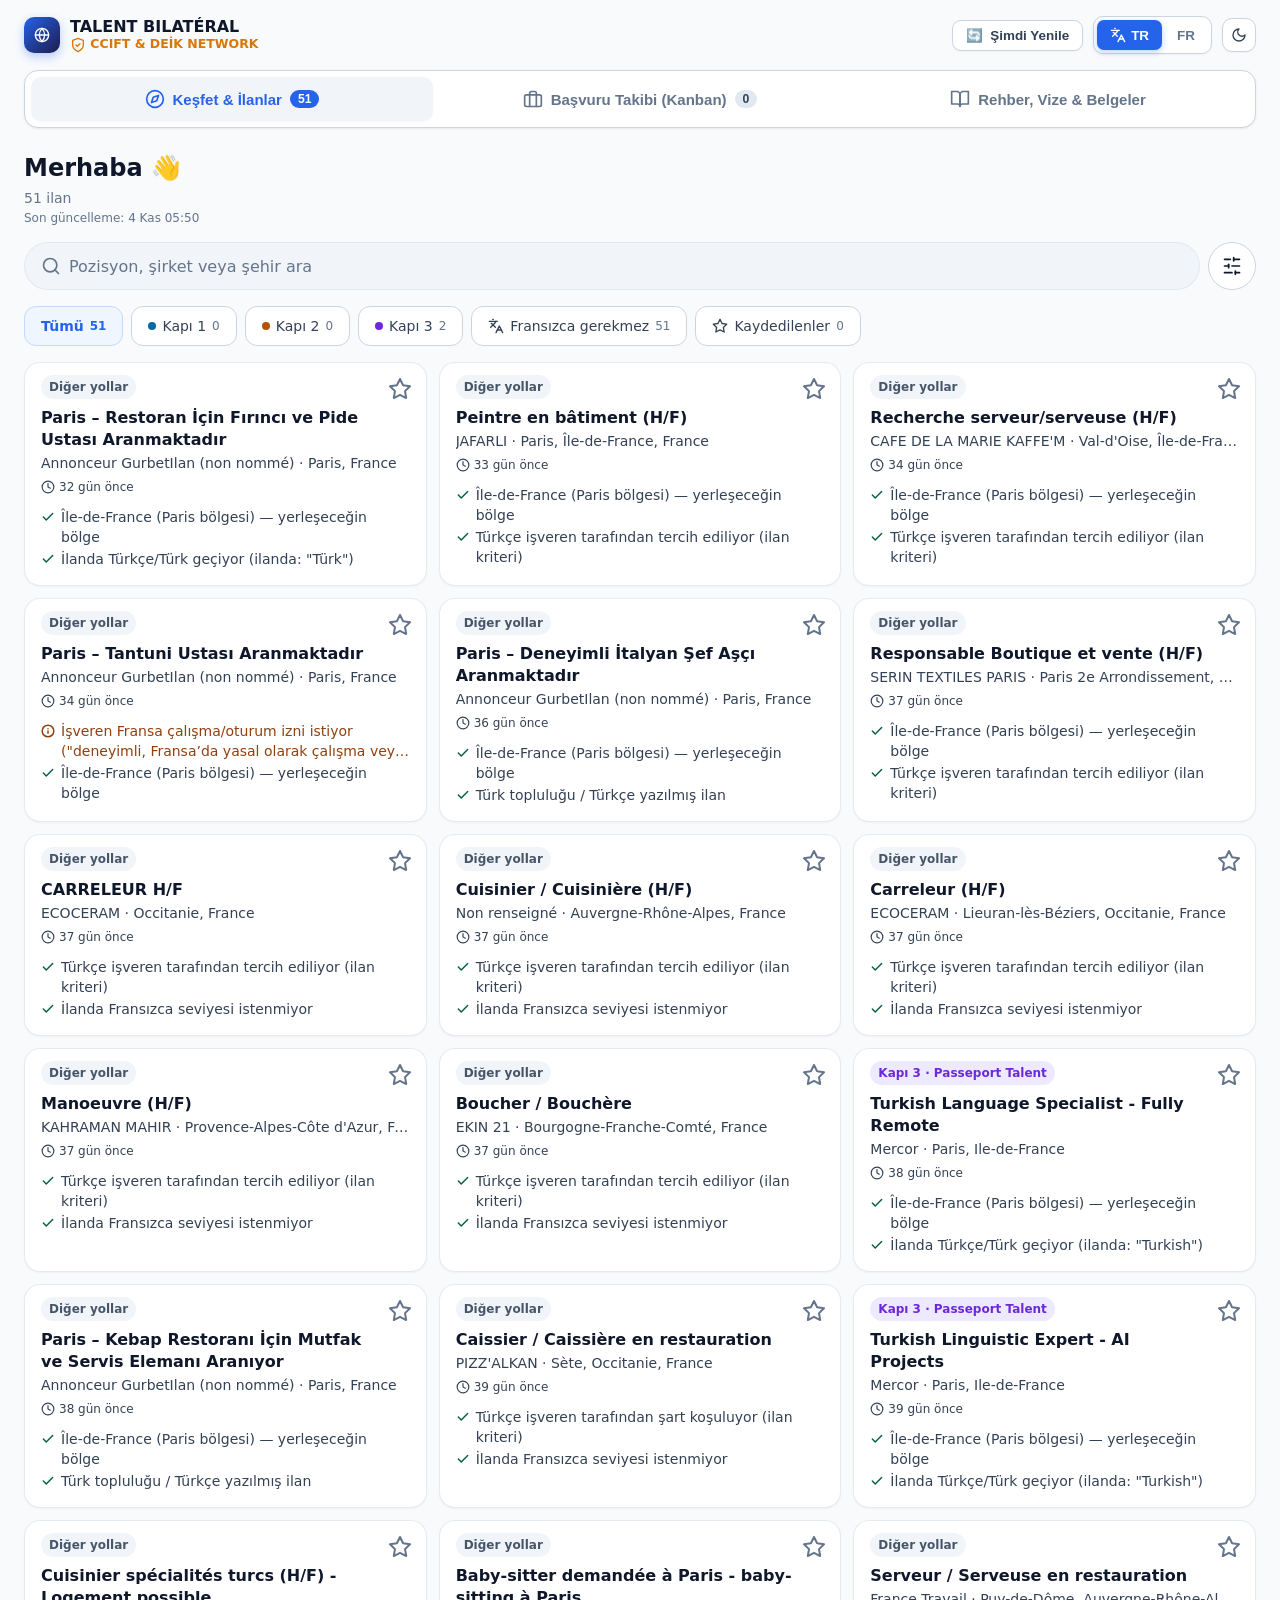
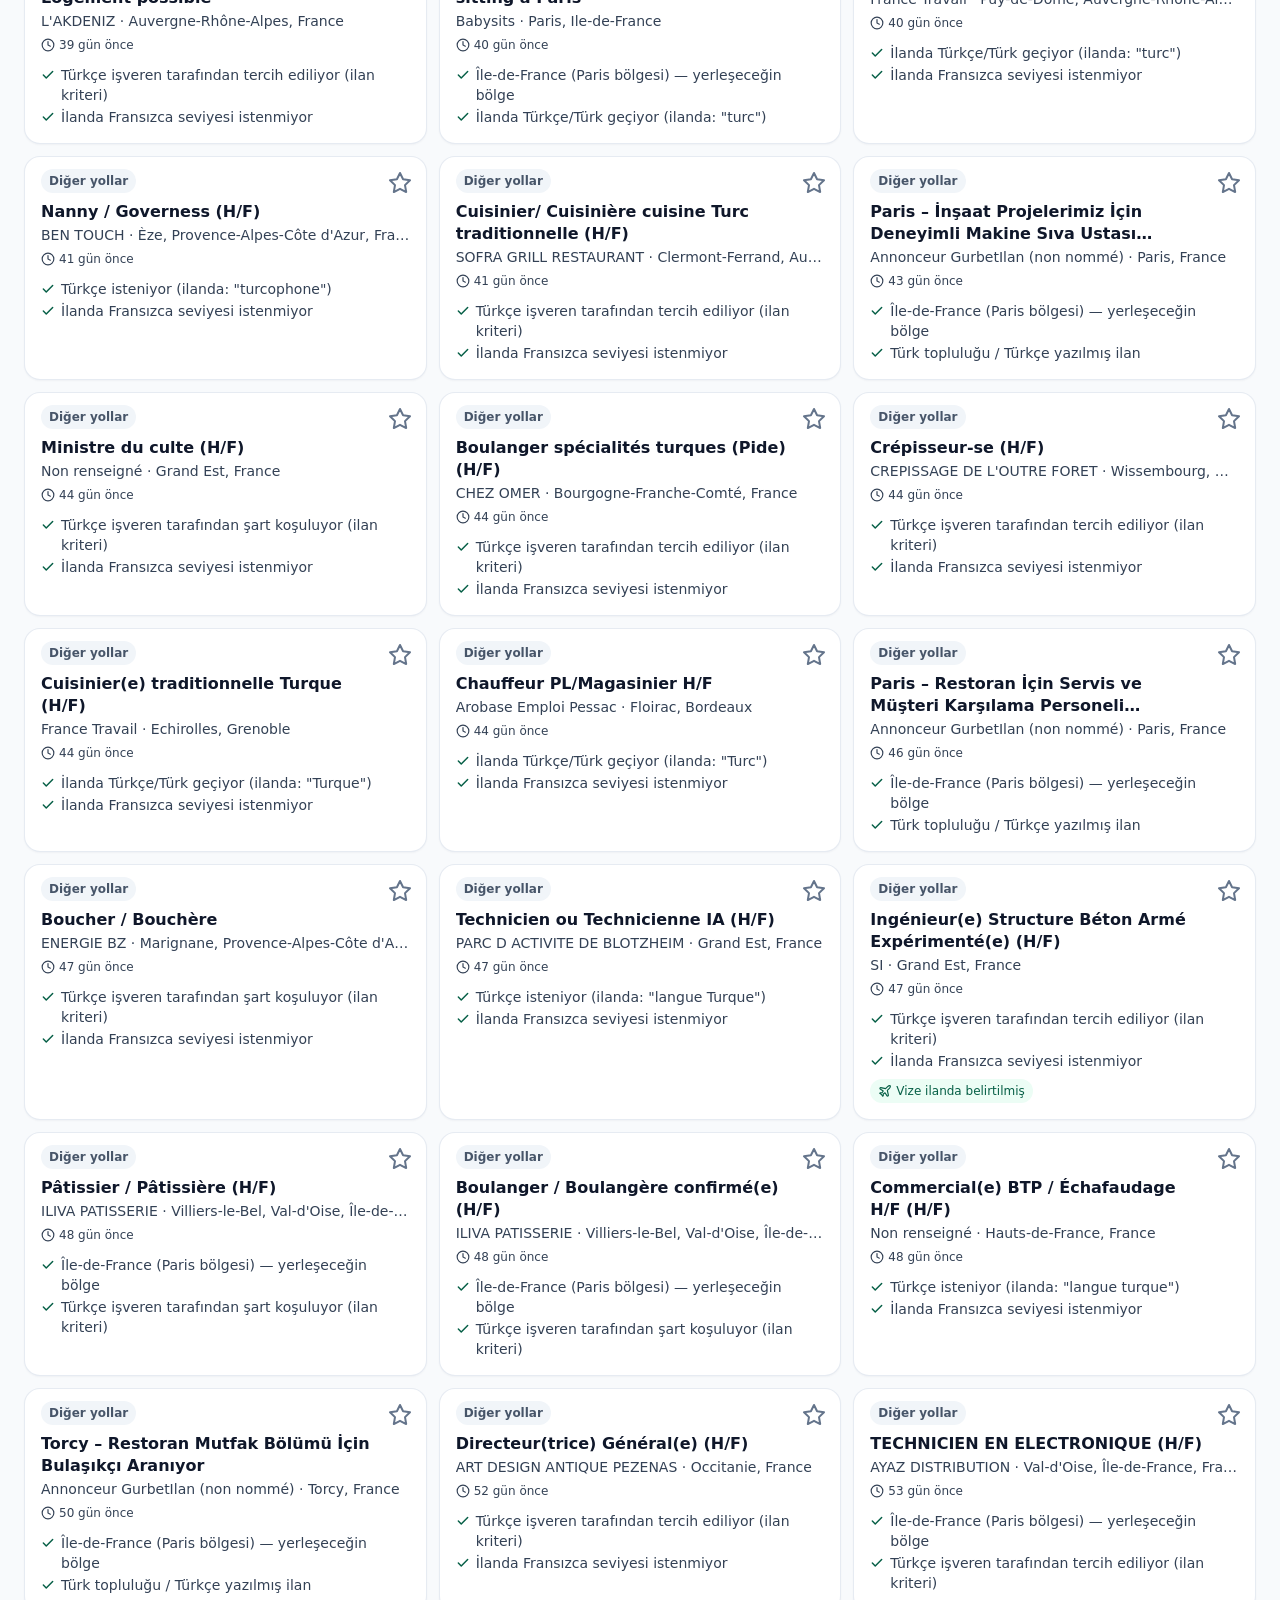
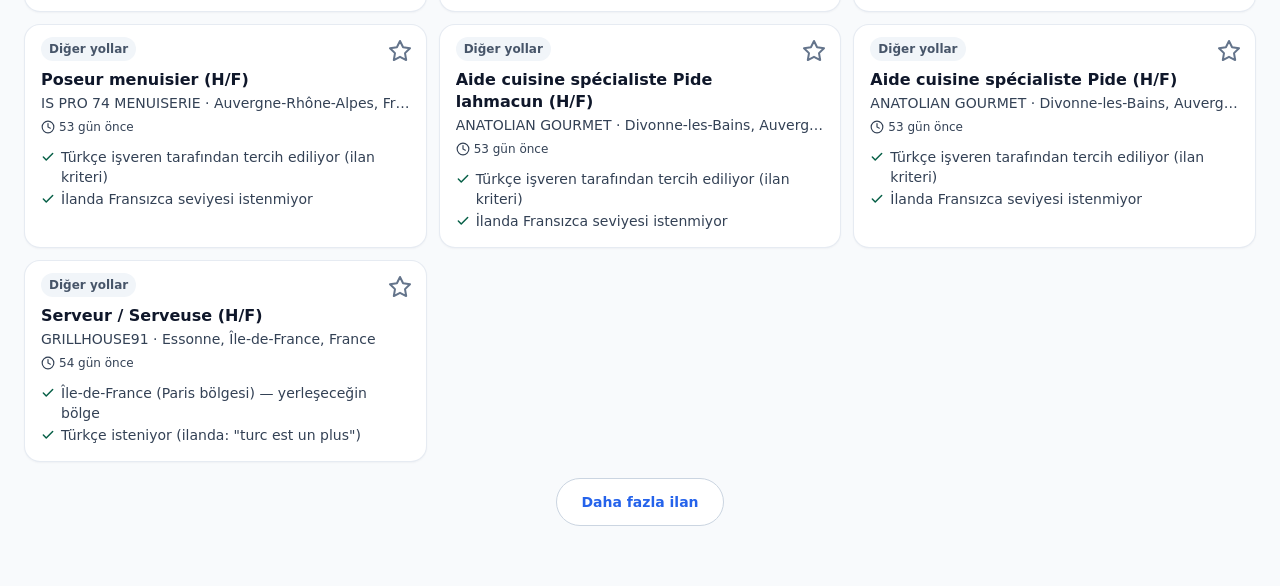
==== commit 0e130f7b: "🤖 [Auto-Refresh] Nouvelles opportunités bilatérales 04/11/2026 05:50" ====
--- a/dashboard.html
+++ b/dashboard.html
@@ -18,7 +18,7 @@
     <link rel="apple-touch-icon" href="apple-touch-icon.png">
     
     <!-- DONNÉES DES OFFRES (JSON inline) + BOOTSTRAP window.FransaData : avant tout autre script -->
-    <script id="fransa-jobs" type="application/json" data-generated-at="2026-11-03T05:46:37Z">[{"id":2173829066,"kind":"offer","title_tr":"Peintre en bâtiment (H/F)","title_fr":"Peintre en bâtiment (H/F)","company":"JAFARLI","location":"Paris, Île-de-France, France","url":"https://europa.eu/eures/portal/jv-se/jv-details/MjE1WFNSWCA5?lang=fr","source":"EURES (France Travail)","score":90,"snippet_tr":"SAS JAFARLI, entreprise spécialisée dans les travaux de rénovation intérieure et de second œuvre à Paris et en Île-de-France, recherche un(e) peintre en bâtiment pour renforcer son équipe.MISSIONS PRINCIPALES :- Préparer les supports avant mise en peinture : protection des surfaces, nettoyage, rebou","snippet_fr":"SAS JAFARLI, entreprise spécialisée dans les travaux de rénovation intérieure et de second œuvre à Paris et en Île-de-France, recherche un(e) peintre en bâtiment pour renforcer son équipe.MISSIONS PRINCIPALES :- Préparer les supports avant mise en peinture : protection des surfaces, nettoyage, rebou","tags_tr":[],"tags_fr":[],"category_tr":"Genel / Diğer","category_fr":"Général","ccift":false,"no_french":true,"working_lang":"Türkçe isteniyor","visa_tr":"İlanda belirtilmemiş","visa_fr":"Non mentionné dans l'annonce","track":"autre","domain":"craft_pme","discovered_at":"03/11/2026 05:42","contact_info":"Offre France Travail n° 215XSRX","source_type":"official_api","posted_at":"2026-11-02","verified_at":"2026-11-03T05:46:08Z","country":"FR","city":"Paris","language_requirements":["uz:preferred","tr:preferred"],"reasons_tr":["Île-de-France (Paris bölgesi) — yerleşeceğin bölge","Türkçe işveren tarafından tercih ediliyor (ilan kriteri)","İlanda Fransızca seviyesi istenmiyor","1 gün önce yayınlandı"],"reasons_fr":["Île-de-France — la région où elle s'installe","Turc souhaité par l'employeur (critère de l'offre)","Aucun niveau de français exigé dans l'annonce","Publiée il y a 1 jour"],"visa_evidence":"","warnings_tr":[],"warnings_fr":[],"description":"SAS JAFARLI, entreprise spécialisée dans les travaux de rénovation intérieure et de second œuvre à Paris et en Île-de-France, recherche un(e) peintre en bâtiment pour renforcer son équipe.MISSIONS PRINCIPALES :- Préparer les supports avant mise en peinture : protection des surfaces, nettoyage, rebouchage, enduisage et ponçage.- Réaliser les travaux de ratissage, de lissage et de préparation des murs et plafonds.- Appliquer les impressions, sous-couches et peintures de finition au rouleau et au pinceau.- Réaliser les travaux de peinture intérieure dans le respect des règles professionnelles et du DTU 59.1.- Effectuer les retouches nécessaires et contrôler la qualité des finitions.- Assurer la protection des sols, menuiseries et équipements.- Maintenir les zones de travail propres et respecter les consignes de sécurité.- Coordonner les interventions avec les équipes d'électricité et de plomberie afin d'assurer le bon déroulement des travaux.PROFIL RECHERCHÉ :- Expérience professionnelle de 2 ans minimum exigée dans les travaux de peinture en bâtiment et de rénovation intérieure.- Maîtrise des techniques de préparation des supports et d'application des peintures.- Capacité à…"},{"id":261832375,"kind":"offer","title_tr":"Recherche serveur/serveuse (H/F)","title_fr":"Recherche serveur/serveuse (H/F)","company":"CAFE DE LA MARIE KAFFE'M","location":"Val-d'Oise, Île-de-France, France","url":"https://europa.eu/eures/portal/jv-se/jv-details/MjE1U1NaQiA5?lang=fr","source":"EURES (France Travail)","score":90,"snippet_tr":"Recherche serveur ou serveuse motivée , travaille en équipe, bar brasserie.","snippet_fr":"Recherche serveur ou serveuse motivée , travaille en équipe, bar brasserie.","tags_tr":[],"tags_fr":[],"category_tr":"Genel / Diğer","category_fr":"Général","ccift":false,"no_french":true,"working_lang":"Türkçe isteniyor","visa_tr":"İlanda belirtilmemiş","visa_fr":"Non mentionné dans l'annonce","track":"autre","domain":"craft_pme","discovered_at":"03/11/2026 05:42","contact_info":"Offre France Travail n° 215SSZB","source_type":"official_api","posted_at":"2026-11-02","verified_at":"2026-11-03T05:46:08Z","country":"FR","city":"Val-d'Oise","language_requirements":["tr:preferred"],"reasons_tr":["Île-de-France (Paris bölgesi) — yerleşeceğin bölge","Türkçe işveren tarafından tercih ediliyor (ilan kriteri)","İlanda Fransızca seviyesi istenmiyor","1 gün önce yayınlandı"],"reasons_fr":["Île-de-France — la région où elle s'installe","Turc souhaité par l'employeur (critère de l'offre)","Aucun niveau de français exigé dans l'annonce","Publiée il y a 1 jour"],"visa_evidence":"","warnings_tr":[],"warnings_fr":[],"description":"Recherche serveur ou serveuse motivée , travaille en équipe, bar brasserie."},{"id":2026938625,"kind":"offer","title_tr":"Boulanger / Boulangère confirmé(e) (H/F)","title_fr":"Boulanger / Boulangère confirmé(e) (H/F)","company":"ILIVA PATISSERIE","location":"Villiers-le-Bel, Val-d'Oise, Île-de-France, France","url":"https://europa.eu/eures/portal/jv-se/jv-details/MjE1S0JQTSA5?lang=fr","source":"EURES (France Travail)","score":90,"snippet_tr":"Vos missionsPréparer et fabriquer les pains et viennoiseries selon les recettes et méthodes de l'entrepriseRéaliser le pétrissage, le façonnage, la fermentation et la cuisson des produitsAssurer la qualité, la régularité et la fraîcheur des fabricationsRespecter strictement les règles d'hygiène et d","snippet_fr":"Vos missionsPréparer et fabriquer les pains et viennoiseries selon les recettes et méthodes de l'entrepriseRéaliser le pétrissage, le façonnage, la fermentation et la cuisson des produitsAssurer la qualité, la régularité et la fraîcheur des fabricationsRespecter strictement les règles d'hygiène et d","tags_tr":[],"tags_fr":[],"category_tr":"Genel / Diğer","category_fr":"Général","ccift":false,"no_french":true,"working_lang":"Türkçe isteniyor","visa_tr":"İlanda belirtilmemiş","visa_fr":"Non mentionné dans l'annonce","track":"autre","domain":"craft_pme","discovered_at":"03/11/2026 05:43","contact_info":"Offre France Travail n° 215KBPM","source_type":"official_api","posted_at":"2026-10-19","verified_at":"2026-11-03T05:46:08Z","country":"FR","city":"Villiers-le-Bel","language_requirements":["tr:c2"],"reasons_tr":["Île-de-France (Paris bölgesi) — yerleşeceğin bölge","Türkçe işveren tarafından şart koşuluyor (ilan kriteri)","İlanda Fransızca seviyesi istenmiyor","15 gün önce yayınlandı"],"reasons_fr":["Île-de-France — la région où elle s'installe","Turc exigé par l'employeur (critère de l'offre)","Aucun niveau de français exigé dans l'annonce","Publiée il y a 15 jours"],"visa_evidence":"","warnings_tr":[],"warnings_fr":[],"description":"Vos missionsPréparer et fabriquer les pains et viennoiseries selon les recettes et méthodes de l'entrepriseRéaliser le pétrissage, le façonnage, la fermentation et la cuisson des produitsAssurer la qualité, la régularité et la fraîcheur des fabricationsRespecter strictement les règles d'hygiène et de sécurité alimentaire (HACCP)Gérer les matières premières : réception, stockage et contrôle des produitsEntretenir le matériel, les équipements et le poste de travailAdapter la production en fonction de l'affluence et des besoins de la clientèleTravailler en coordination avec l'équipe (vendeurs, pâtissiers)La connaissance et l'expérience dans la préparation des recettes traditionnelles turques sont obligatoires.Une lettre de motivation personnalisée sera appréciée,"},{"id":95198737,"kind":"offer","title_tr":"Pâtissier / Pâtissière (H/F)","title_fr":"Pâtissier / Pâtissière (H/F)","company":"ILIVA PATISSERIE","location":"Villiers-le-Bel, Val-d'Oise, Île-de-France, France","url":"https://europa.eu/eures/portal/jv-se/jv-details/MjE1S0JQRiA5?lang=fr","source":"EURES (France Travail)","score":90,"snippet_tr":"Vos missionsRéaliser les préparations de base de la pâtisserie (pâtes, crèmes, garnitures, biscuits, entremets, gâteau de mariage, gâteau d'anniversaire)Fabriquer et assembler les produits de pâtisserie dans le respect des recettes et des standards de qualitéAssurer la cuisson, le montage et la déco","snippet_fr":"Vos missionsRéaliser les préparations de base de la pâtisserie (pâtes, crèmes, garnitures, biscuits, entremets, gâteau de mariage, gâteau d'anniversaire)Fabriquer et assembler les produits de pâtisserie dans le respect des recettes et des standards de qualitéAssurer la cuisson, le montage et la déco","tags_tr":[],"tags_fr":[],"category_tr":"Genel / Diğer","category_fr":"Général","ccift":false,"no_french":true,"working_lang":"Türkçe isteniyor","visa_tr":"İlanda belirtilmemiş","visa_fr":"Non mentionné dans l'annonce","track":"autre","domain":"craft_pme","discovered_at":"03/11/2026 05:43","contact_info":"Offre France Travail n° 215KBPF","source_type":"official_api","posted_at":"2026-10-19","verified_at":"2026-11-03T05:46:08Z","country":"FR","city":"Villiers-le-Bel","language_requirements":["tr:c2"],"reasons_tr":["Île-de-France (Paris bölgesi) — yerleşeceğin bölge","Türkçe işveren tarafından şart koşuluyor (ilan kriteri)","İlanda Fransızca seviyesi istenmiyor","15 gün önce yayınlandı"],"reasons_fr":["Île-de-France — la région où elle s'installe","Turc exigé par l'employeur (critère de l'offre)","Aucun niveau de français exigé dans l'annonce","Publiée il y a 15 jours"],"visa_evidence":"","warnings_tr":[],"warnings_fr":[],"description":"Vos missionsRéaliser les préparations de base de la pâtisserie (pâtes, crèmes, garnitures, biscuits, entremets, gâteau de mariage, gâteau d'anniversaire)Fabriquer et assembler les produits de pâtisserie dans le respect des recettes et des standards de qualitéAssurer la cuisson, le montage et la décoration des produitsGérer les matières premières : réception, stockage et rotation des produitsRespecter strictement les règles d'hygiène et de sécurité alimentaire (HACCP)Maintenir le poste de travail propre et organiséParticiper à la gestion des stocks et aux inventairesContribuer à la création ou à l'amélioration des recettes selon la politique de l'établissementTravailler en coordination avec le chef pâtissier Respecter les délais de production et les volumes demandésLa connaissance et l'expérience dans la préparation des recettes traditionnelles turques sont obligatoires.Une lettre de motivation personnalisée sera appréciée,"},{"id":757280058,"kind":"offer","title_tr":"Serveur / Serveuse (H/F)","title_fr":"Serveur / Serveuse (H/F)","company":"GRILLHOUSE91","location":"Essonne, Île-de-France, France","url":"https://europa.eu/eures/portal/jv-se/jv-details/MjE1Q1pTUyA5?lang=fr","source":"EURES (France Travail)","score":90,"snippet_tr":"Notre grill recherche un(e) serveur motivé(e), sérieux(se) et dynamique pour rejoindre notre équipe.Prise de poste dès que possibleMissions principales :- Accueillir et installer les clients.- Assurer le service en salle.- Prendre les commandes et conseiller les clients.- Veiller à la satisfaction d","snippet_fr":"Notre grill recherche un(e) serveur motivé(e), sérieux(se) et dynamique pour rejoindre notre équipe.Prise de poste dès que possibleMissions principales :- Accueillir et installer les clients.- Assurer le service en salle.- Prendre les commandes et conseiller les clients.- Veiller à la satisfaction d","tags_tr":[],"tags_fr":[],"category_tr":"Genel / Diğer","category_fr":"Général","ccift":false,"no_french":true,"working_lang":"Türkçe isteniyor","visa_tr":"İlanda belirtilmemiş","visa_fr":"Non mentionné dans l'annonce","track":"autre","domain":"craft_pme","discovered_at":"03/11/2026 05:43","contact_info":"Offre France Travail n° 215CZSS","source_type":"official_api","posted_at":"2026-10-13","verified_at":"2026-11-03T05:46:08Z","country":"FR","city":"Essonne","language_requirements":["tr:preferred"],"reasons_tr":["Île-de-France (Paris bölgesi) — yerleşeceğin bölge","Türkçe isteniyor (ilanda: \"turc est un plus\")","İlanda Fransızca seviyesi istenmiyor","21 gün önce yayınlandı"],"reasons_fr":["Île-de-France — la région où elle s'installe","Turc demandé (annonce : \"turc est un plus\")","Aucun niveau de français exigé dans l'annonce","Publiée il y a 21 jours"],"visa_evidence":"","warnings_tr":[],"warnings_fr":[],"description":"Notre grill recherche un(e) serveur motivé(e), sérieux(se) et dynamique pour rejoindre notre équipe.Prise de poste dès que possibleMissions principales :- Accueillir et installer les clients.- Assurer le service en salle.- Prendre les commandes et conseiller les clients.- Veiller à la satisfaction des clients et à la propreté de la salle, nettoyage.- Encaisser les clients- Travailler en équipe dans une ambiance conviviale.Profil recherché :Une première expérience en restauration est primordialeÊtre ponctuel(le), souriant(e), organisé(e) et avoir le sens du service.Parler et comprendre le turc est un plus.Conditions de travailHoraires de service : de 11 h à 15 h et de 18 h à 22 h.Repos : 2 jours par semaine.Disponibilité : travail le samedi et le dimanche obligatoire.Intéressé(e) ? Merci de répondre directement à cette annonce pour être recontacté(e)Au plaisir de vous accueillir dans notre équipe !"},{"id":3386109893,"kind":"offer","title_tr":"Event and Administrative Coordinator","title_fr":"Event and Administrative Coordinator","company":"OECD Parliamentary Group","location":"Paris, Ile-de-France","url":"https://www.adzuna.fr/details/5949636975?utm_medium=api&utm_source=25ece07d","source":"Adzuna","score":85,"snippet_tr":"Salaire : 4503–6500 € | full_time — The Organisation for Economic Co-operation and Development ( OECD ) is an international organisation comprised of 38 member countries, that works to build better policies for better lives. Our mission is to promote policies that will improve the economic and…","snippet_fr":"Salaire : 4503–6500 € | full_time — The Organisation for Economic Co-operation and Development ( OECD ) is an international organisation comprised of 38 member countries, that works to build better policies for better lives. Our mission is to promote policies that will improve the economic and…","tags_tr":["Emplois Autres/Général"],"tags_fr":["Emplois Autres/Général"],"category_tr":"Genel / Diğer","category_fr":"Général","ccift":false,"no_french":true,"working_lang":"Türkçe ortam (ilan Türkçe)","visa_tr":"İlanda belirtilmemiş","visa_fr":"Non mentionné dans l'annonce","track":"voie_1","domain":"hr_admin","discovered_at":"03/11/2026 05:43","contact_info":"","source_type":"board","posted_at":"2026-11-01","verified_at":"2026-11-03T05:46:08Z","country":"FR","city":"Paris","language_requirements":[],"reasons_tr":["Île-de-France (Paris bölgesi) — yerleşeceğin bölge","Türk topluluğu / Türkçe yazılmış ilan","İlanda Fransızca seviyesi istenmiyor","2 gün önce yayınlandı"],"reasons_fr":["Île-de-France — la région où elle s'installe","Annonce de la communauté turque / rédigée en turc","Aucun niveau de français exigé dans l'annonce","Publiée il y a 2 jours"],"visa_evidence":"","warnings_tr":[],"warnings_fr":[],"description":"The Organisation for Economic Co-operation and Development ( OECD ) is an international organisation comprised of 38 member countries, that works to build better policies for better lives. Our mission is to promote policies that will improve the economic and social well-being of people around the world. Together with governments, policy makers and citizens, we work on establishing evidence-based international standards, and finding solutions to a range of social, economic and environmental chal…"},{"id":4266805630,"kind":"offer","title_tr":"Paris – Deneyimli İtalyan Şef Aşçı Aranmaktadır","title_fr":"Paris – Deneyimli İtalyan Şef Aşçı Aranmaktadır","company":"Annonceur GurbetIlan (non nommé)","location":"Paris, France","url":"https://www.gurbetilan.com/ads/paris-deneyimli-italyan-sef-asci-aranmaktadir/","source":"GurbetIlan France","score":85,"snippet_tr":"Fransa’nın Cenevre sınırına oldukça yakın bir konumda, Crozet bölgesinde hizmet veren restoranımız için İtalyan mutfağına tutkuyla bağlı, alanında tecrübe sahibi bir şef arayışımız bulunmaktadır. Mutfağımızın standartlarını koruyacak, İtalyan yemekleri konusunda ileri derecede bilgi ve beceriye…","snippet_fr":"Fransa’nın Cenevre sınırına oldukça yakın bir konumda, Crozet bölgesinde hizmet veren restoranımız için İtalyan mutfağına tutkuyla bağlı, alanında tecrübe sahibi bir şef arayışımız bulunmaktadır. Mutfağımızın standartlarını koruyacak, İtalyan yemekleri konusunda ileri derecede bilgi ve beceriye…","tags_tr":[],"tags_fr":[],"category_tr":"Genel / Diğer","category_fr":"Général","ccift":false,"no_french":true,"working_lang":"Türkçe ortam (ilan Türkçe)","visa_tr":"İlanda belirtilmemiş","visa_fr":"Non mentionné dans l'annonce","track":"autre","domain":"craft_pme","discovered_at":"03/11/2026 05:43","contact_info":"Candidature via le compte GurbetIlan (bouton « Giriş Yap ve Başvur »)","source_type":"community","posted_at":"2026-10-31","verified_at":"2026-11-03T05:46:08Z","country":"FR","city":"Paris","language_requirements":[],"reasons_tr":["Île-de-France (Paris bölgesi) — yerleşeceğin bölge","Türk topluluğu / Türkçe yazılmış ilan","Saha işi, ilanda dil şartı belirtilmemiş","3 gün önce yayınlandı"],"reasons_fr":["Île-de-France — la région où elle s'installe","Annonce de la communauté turque / rédigée en turc","Métier de terrain, aucune exigence de langue indiquée","Publiée il y a 3 jours"],"visa_evidence":"","warnings_tr":[],"warnings_fr":[],"description":"Sektör: Restaurant - Cafe - Bar | Çalışma Zamanı: Full-time (Tam Zamanlı) Fransa’nın Cenevre sınırına oldukça yakın bir konumda, Crozet bölgesinde hizmet veren restoranımız için İtalyan mutfağına tutkuyla bağlı, alanında tecrübe sahibi bir şef arayışımız bulunmaktadır. Mutfağımızın standartlarını koruyacak, İtalyan yemekleri konusunda ileri derecede bilgi ve beceriye sahip, mutfak disiplinine önem veren çalışma arkadaşımızı ekibimize dahil etmek istiyoruz. Aranan Nitelikler: İtalyan mutfağı konusunda kanıtlanabilir deneyime sahip olmak. Mutfak operasyonlarını yönetebilecek yetkinlikte olmak. Hızlı ve yoğun çalışma temposuna uyum sağlayabilmek. Çalışma Şartları & Sağlanan İmkanlar: Çok avantajlı maaş imkanı sunulmaktadır. Konaklama (lojman) desteği sağlanacaktır. Yemek imkanı mevcuttur. Yıllık sözleşme ile çalışma düzeni oluşturulacaktır. Hemen işe başlayabilecek adaylar tercih sebebidir."},{"id":4102758047,"kind":"offer","title_tr":"Responsable Boutique et vente (H/F)","title_fr":"Responsable Boutique et vente (H/F)","company":"SERIN TEXTILES PARIS","location":"Paris 2e Arrondissement, Paris, Île-de-France, France","url":"https://europa.eu/eures/portal/jv-se/jv-details/MjE1U01USCA5?lang=fr","source":"EURES (France Travail)","score":85,"snippet_tr":"Société : Serin TextileDescription du poste :La société Serin Textile recherche un(e) Responsable Boutique h/f possédant une solide expérience de 10 ans dans le domaine. Vous aurez pour principales missions : L'accueil, le conseil et la fidélisation d'une clientèle diversifiée et internationale. La ","snippet_fr":"Société : Serin TextileDescription du poste :La société Serin Textile recherche un(e) Responsable Boutique h/f possédant une solide expérience de 10 ans dans le domaine. Vous aurez pour principales missions : L'accueil, le conseil et la fidélisation d'une clientèle diversifiée et internationale. La ","tags_tr":[],"tags_fr":[],"category_tr":"Genel / Diğer","category_fr":"Général","ccift":false,"no_french":true,"working_lang":"Türkçe isteniyor","visa_tr":"İlanda belirtilmemiş","visa_fr":"Non mentionné dans l'annonce","track":"autre","domain":"sales","discovered_at":"03/11/2026 05:43","contact_info":"Offre France Travail n° 215SMTH","source_type":"official_api","posted_at":"2026-10-30","verified_at":"2026-11-03T05:46:08Z","country":"FR","city":"Paris 2e Arrondissement","language_requirements":["en:preferred","tr:preferred"],"reasons_tr":["Île-de-France (Paris bölgesi) — yerleşeceğin bölge","Türkçe işveren tarafından tercih ediliyor (ilan kriteri)","İlanda Fransızca seviyesi istenmiyor","4 gün önce yayınlandı"],"reasons_fr":["Île-de-France — la région où elle s'installe","Turc souhaité par l'employeur (critère de l'offre)","Aucun niveau de français exigé dans l'annonce","Publiée il y a 4 jours"],"visa_evidence":"","warnings_tr":[],"warnings_fr":[],"description":"Société : Serin TextileDescription du poste :La société Serin Textile recherche un(e) Responsable Boutique h/f possédant une solide expérience de 10 ans dans le domaine. Vous aurez pour principales missions : L'accueil, le conseil et la fidélisation d'une clientèle diversifiée et internationale. La gestion de la surface de vente, la tenue de la boutique et la mise en valeur des produits textils. Le suivi des ventes, la gestion des stocks et l'optimisation des performances commerciales. La coordination de l'activité du magasin et le développement des parts de marché (avec une excellente maîtrise des marchés du Moyen-Orient). Profil recherché : Expérience : 10 ans d'expérience exigée dans la vente et la gestion de boutique textile. Langues : Maîtrise de plusieurs langues requise (Français, Anglais, Russe, Roumain, Turc, Arabe) pour interagir avec une clientèle multiculturelle. Compétences : Sens du commerce, leadership, rigueur, autonomie et excellente connaissance des spécificités des marchés cibles (Moyen-Orient et Afrique)."},{"id":647681042,"kind":"offer","title_tr":"Turkish Language Specialist - Fully Remote","title_fr":"Turkish Language Specialist - Fully Remote","company":"Mercor","location":"Paris, Ile-de-France","url":"https://www.adzuna.fr/details/5945417210?utm_medium=api&utm_source=25ece07d","source":"Adzuna","score":80,"snippet_tr":"About the job Mercor connects elite creative and technical talent with leading AI research labs. Headquartered in San Francisco, our investors include Benchmark , General Catalyst , Peter Thiel , Adam D'Angelo , Larry Summers , and Jack Dorsey . Position: Turkish Linguistic Experts Type: Contract…","snippet_fr":"About the job Mercor connects elite creative and technical talent with leading AI research labs. Headquartered in San Francisco, our investors include Benchmark , General Catalyst , Peter Thiel , Adam D'Angelo , Larry Summers , and Jack Dorsey . Position: Turkish Linguistic Experts Type: Contract…","tags_tr":["Unknown"],"tags_fr":["Unknown"],"category_tr":"Genel / Diğer","category_fr":"Général","ccift":false,"no_french":true,"working_lang":"İlanda belirtilmemiş","visa_tr":"İlanda belirtilmemiş","visa_fr":"Non mentionné dans l'annonce","track":"voie_3","domain":"hr_admin","discovered_at":"03/11/2026 05:43","contact_info":"","source_type":"board","posted_at":"2026-10-29","verified_at":"2026-11-03T05:46:08Z","country":"FR","city":"Paris","language_requirements":[],"reasons_tr":["Île-de-France (Paris bölgesi) — yerleşeceğin bölge","İlanda Türkçe/Türk geçiyor (ilanda: \"Turkish\")","İlanda Fransızca seviyesi istenmiyor","5 gün önce yayınlandı"],"reasons_fr":["Île-de-France — la région où elle s'installe","L'annonce mentionne le turc (annonce : \"Turkish\")","Aucun niveau de français exigé dans l'annonce","Publiée il y a 5 jours"],"visa_evidence":"","warnings_tr":[],"warnings_fr":[],"description":"About the job Mercor connects elite creative and technical talent with leading AI research labs. Headquartered in San Francisco, our investors include Benchmark , General Catalyst , Peter Thiel , Adam D'Angelo , Larry Summers , and Jack Dorsey . Position: Turkish Linguistic Experts Type: Contract Compensation: $50/hour Location: Remote Role Responsibilities Evaluate the quality and accuracy of LLM-generated Turkish text across various use cases like translation, summarization, dialogue, and gra…"},{"id":3820636636,"kind":"offer","title_tr":"Paris – Kebap Restoranı İçin Mutfak ve Servis Elemanı Aranıyor","title_fr":"Paris – Kebap Restoranı İçin Mutfak ve Servis Elemanı Aranıyor","company":"Annonceur GurbetIlan (non nommé)","location":"Paris, France","url":"https://www.gurbetilan.com/ads/paris-kebap-restorani-icin-mutfak-ve-servis-elemani-araniyor/","source":"GurbetIlan France","score":80,"snippet_tr":"Levallois bölgesinde bulunan kebap restoranımızda, mutfak ve servis süreçlerinde bize destek olacak çalışma arkadaşları arıyoruz. İşini severek yapan, sorumluluk sahibi ve restoran dinamiklerine hakim bir takım arkadaşı ile yola devam etmek istiyoruz. Açık Pozisyonlar: Kebap ve restoran personeli…","snippet_fr":"Levallois bölgesinde bulunan kebap restoranımızda, mutfak ve servis süreçlerinde bize destek olacak çalışma arkadaşları arıyoruz. İşini severek yapan, sorumluluk sahibi ve restoran dinamiklerine hakim bir takım arkadaşı ile yola devam etmek istiyoruz. Açık Pozisyonlar: Kebap ve restoran personeli…","tags_tr":[],"tags_fr":[],"category_tr":"Genel / Diğer","category_fr":"Général","ccift":false,"no_french":true,"working_lang":"Türkçe ortam (ilan Türkçe)","visa_tr":"İlanda belirtilmemiş","visa_fr":"Non mentionné dans l'annonce","track":"autre","domain":"craft_pme","discovered_at":"03/11/2026 05:43","contact_info":"Candidature via le compte GurbetIlan (bouton « Giriş Yap ve Başvur »)","source_type":"community","posted_at":"2026-10-29","verified_at":"2026-11-03T05:46:08Z","country":"FR","city":"Paris","language_requirements":[],"reasons_tr":["Île-de-France (Paris bölgesi) — yerleşeceğin bölge","Türk topluluğu / Türkçe yazılmış ilan","İlanda Fransızca seviyesi istenmiyor","5 gün önce yayınlandı"],"reasons_fr":["Île-de-France — la région où elle s'installe","Annonce de la communauté turque / rédigée en turc","Aucun niveau de français exigé dans l'annonce","Publiée il y a 5 jours"],"visa_evidence":"","warnings_tr":[],"warnings_fr":[],"description":"Sektör: Restaurant - Cafe - Bar | Çalışma Zamanı: Full-time (Tam Zamanlı) Levallois bölgesinde bulunan kebap restoranımızda, mutfak ve servis süreçlerinde bize destek olacak çalışma arkadaşları arıyoruz. İşini severek yapan, sorumluluk sahibi ve restoran dinamiklerine hakim bir takım arkadaşı ile yola devam etmek istiyoruz. Açık Pozisyonlar: Kebap ve restoran personeli Aranan Nitelikler: Kebap veya restoran sektöründe tecrübesi bulunan İş disiplinine sahip ve ciddi çalışma prensibi olan Et hazırlığı, servis hizmetleri ve genel restoran düzeni konularında yetkin Çalışma Şartları & Sağlanan İmkanlar: Tecrübeye bağlı olarak tatmin edici maaş imkanı Dinamik ve profesyonel bir çalışma ortamı"},{"id":2602337466,"kind":"offer","title_tr":"Caissier / Caissière en restauration","title_fr":"Caissier / Caissière en restauration","company":"PIZZ'ALKAN","location":"Sète, Occitanie, France","url":"https://europa.eu/eures/portal/jv-se/jv-details/MjE1U1hMViA5?lang=fr","source":"EURES (France Travail)","score":80,"snippet_tr":"Nous recherchons une personne pour prendre les commandes et tenir la caisse du restaurant.Jours travaillés : du lundi au vendrediHoraires variables entre 8h et 20h : à définir","snippet_fr":"Nous recherchons une personne pour prendre les commandes et tenir la caisse du restaurant.Jours travaillés : du lundi au vendrediHoraires variables entre 8h et 20h : à définir","tags_tr":[],"tags_fr":[],"category_tr":"Genel / Diğer","category_fr":"Général","ccift":false,"no_french":true,"working_lang":"Türkçe isteniyor","visa_tr":"İlanda belirtilmemiş","visa_fr":"Non mentionné dans l'annonce","track":"autre","domain":"craft_pme","discovered_at":"03/11/2026 05:43","contact_info":"Offre France Travail n° 215SXLV","source_type":"official_api","posted_at":"2026-10-28","verified_at":"2026-11-03T05:46:08Z","country":"FR","city":"Sète","language_requirements":["tr:c2"],"reasons_tr":["Türkçe işveren tarafından şart koşuluyor (ilan kriteri)","İlanda Fransızca seviyesi istenmiyor","6 gün önce yayınlandı"],"reasons_fr":["Turc exigé par l'employeur (critère de l'offre)","Aucun niveau de français exigé dans l'annonce","Publiée il y a 6 jours"],"visa_evidence":"","warnings_tr":[],"warnings_fr":[],"description":"Nous recherchons une personne pour prendre les commandes et tenir la caisse du restaurant.Jours travaillés : du lundi au vendrediHoraires variables entre 8h et 20h : à définir"},{"id":1847159461,"kind":"offer","title_tr":"Nanny / Governess (H/F)","title_fr":"Nanny / Governess (H/F)","company":"BEN TOUCH","location":"Èze, Provence-Alpes-Côte d'Azur, France","url":"https://europa.eu/eures/portal/jv-se/jv-details/MjE1UktYSiA5?lang=fr","source":"EURES (France Travail)","score":80,"snippet_tr":"Groupe Ben Touch, dirigé par Benjamin Erisoglu, l'innovation comme ADN, dans le cadre d'un développement en France et à l'international recherche sa Nanny / Governess H/F. Rattaché(e) au Groupe Ben Touch. Créée en 2009, Ben Touch est une holding Française en pleine croissance qui crée et soutient se","snippet_fr":"Groupe Ben Touch, dirigé par Benjamin Erisoglu, l'innovation comme ADN, dans le cadre d'un développement en France et à l'international recherche sa Nanny / Governess H/F. Rattaché(e) au Groupe Ben Touch. Créée en 2009, Ben Touch est une holding Française en pleine croissance qui crée et soutient se","tags_tr":[],"tags_fr":[],"category_tr":"Genel / Diğer","category_fr":"Général","ccift":false,"no_french":true,"working_lang":"Türkçe isteniyor","visa_tr":"İlanda belirtilmemiş","visa_fr":"Non mentionné dans l'annonce","track":"autre","domain":"craft_pme","discovered_at":"03/11/2026 05:43","contact_info":"Offre France Travail n° 215RKXJ","source_type":"official_api","posted_at":"2026-10-26","verified_at":"2026-11-03T05:46:08Z","country":"FR","city":"Èze","language_requirements":["ru:preferred","tr:preferred"],"reasons_tr":["Türkçe isteniyor (ilanda: \"turcophone\")","İlanda Fransızca seviyesi istenmiyor","8 gün önce yayınlandı"],"reasons_fr":["Turc demandé (annonce : \"turcophone\")","Aucun niveau de français exigé dans l'annonce","Publiée il y a 8 jours"],"visa_evidence":"","warnings_tr":[],"warnings_fr":[],"description":"Groupe Ben Touch, dirigé par Benjamin Erisoglu, l'innovation comme ADN, dans le cadre d'un développement en France et à l'international recherche sa Nanny / Governess H/F. Rattaché(e) au Groupe Ben Touch. Créée en 2009, Ben Touch est une holding Française en pleine croissance qui crée et soutient ses différentes marques : Technitoit, Mister toiture, Ben touch Digital, l'Attilio restaurant, le Shaman, .. VOS MISSIONSAu sein du Groupe Ben Touch, vous serez la personne de confiance des parents pour prendre soin de leurs enfants pendant leur séjour, leur repas, leur séminaire ou leur mariage. Vous assurez un rôle clé à la fois d'accueil, d'animation et d'éveil, en garantissant la sécurité des enfants et la sérénité de leurs parents. Vos principales responsabilités incluent :Garde et sécurité des enfants : accueillir et garder les enfants de nos clients, assurer leur sécurité, leurs repas et leur confort, en toute autonomie.Animation et éveil : imaginer et animer des activités adaptées à chaque âge (jeux, ateliers créatifs, activités éducatives, découverte des espaces extérieurs).Relation avec les familles : accueil chaleureux, communication claire et discrétion, en tant…"},{"id":1848811603,"kind":"offer","title_tr":"Paris – İnşaat Projelerimiz İçin Deneyimli Makine Sıva Ustası Aranıyor","title_fr":"Paris – İnşaat Projelerimiz İçin Deneyimli Makine Sıva Ustası Aranıyor","company":"Annonceur GurbetIlan (non nommé)","location":"Paris, France","url":"https://www.gurbetilan.com/ads/paris-insaat-projelerimiz-icin-deneyimli-makine-siva-ustasi-araniyor/","source":"GurbetIlan France","score":80,"snippet_tr":"Fransa’daki şantiye projelerimizde görevlendirilmek üzere, makine sıva uygulamalarına hakim ve işinde titiz usta arayışımız bulunmaktadır. Aranan Nitelikler: Makine sıva işinde tecrübe sahibi olmak, İşini bilen, pratik ve temiz çalışma disiplinine sahip olmak, Ekip çalışmasına ve şantiye ortamına…","snippet_fr":"Fransa’daki şantiye projelerimizde görevlendirilmek üzere, makine sıva uygulamalarına hakim ve işinde titiz usta arayışımız bulunmaktadır. Aranan Nitelikler: Makine sıva işinde tecrübe sahibi olmak, İşini bilen, pratik ve temiz çalışma disiplinine sahip olmak, Ekip çalışmasına ve şantiye ortamına…","tags_tr":[],"tags_fr":[],"category_tr":"Genel / Diğer","category_fr":"Général","ccift":false,"no_french":true,"working_lang":"Türkçe ortam (ilan Türkçe)","visa_tr":"İlanda belirtilmemiş","visa_fr":"Non mentionné dans l'annonce","track":"autre","domain":"hr_admin","discovered_at":"03/11/2026 05:43","contact_info":"Candidature via le compte GurbetIlan (bouton « Giriş Yap ve Başvur »)","source_type":"community","posted_at":"2026-10-24","verified_at":"2026-11-03T05:46:08Z","country":"FR","city":"Paris","language_requirements":[],"reasons_tr":["Île-de-France (Paris bölgesi) — yerleşeceğin bölge","Türk topluluğu / Türkçe yazılmış ilan","Saha işi, ilanda dil şartı belirtilmemiş","10 gün önce yayınlandı"],"reasons_fr":["Île-de-France — la région où elle s'installe","Annonce de la communauté turque / rédigée en turc","Métier de terrain, aucune exigence de langue indiquée","Publiée il y a 10 jours"],"visa_evidence":"","warnings_tr":[],"warnings_fr":[],"description":"Sektör: Yapı - İnşaat | Çalışma Zamanı: Full-time (Tam Zamanlı) Fransa’daki şantiye projelerimizde görevlendirilmek üzere, makine sıva uygulamalarına hakim ve işinde titiz usta arayışımız bulunmaktadır. Aranan Nitelikler: Makine sıva işinde tecrübe sahibi olmak, İşini bilen, pratik ve temiz çalışma disiplinine sahip olmak, Ekip çalışmasına ve şantiye ortamına uyum sağlayabilmek. Çalışma Şartları & Sağlanan İmkanlar: Tam zamanlı çalışma imkanı, Çalışma koşulları ve detaylar doğrudan yetkili ile görüşülecektir."},{"id":230451064,"kind":"offer","title_tr":"Ministre du culte (H/F)","title_fr":"Ministre du culte (H/F)","company":"Non renseigné","location":"Grand Est, France","url":"https://europa.eu/eures/portal/jv-se/jv-details/MjE1TVhNWSA5?lang=fr","source":"EURES (France Travail)","score":80,"snippet_tr":"- Concevoir et mettre en œuvre des séquences d'enseignements à différents niveaux, dans le cadre desprogrammes définis par l'association et/ou la fédération.- Transmettre des connaissances disciplinaires et savoir-faire prévus par les programmes et les référentiels.- Concevoir et mettre en œuvre des","snippet_fr":"- Concevoir et mettre en œuvre des séquences d'enseignements à différents niveaux, dans le cadre desprogrammes définis par l'association et/ou la fédération.- Transmettre des connaissances disciplinaires et savoir-faire prévus par les programmes et les référentiels.- Concevoir et mettre en œuvre des","tags_tr":[],"tags_fr":[],"category_tr":"Genel / Diğer","category_fr":"Général","ccift":false,"no_french":true,"working_lang":"Türkçe isteniyor","visa_tr":"İlanda belirtilmemiş","visa_fr":"Non mentionné dans l'annonce","track":"autre","domain":"craft_pme","discovered_at":"03/11/2026 05:43","contact_info":"Offre France Travail n° 215MXMY","source_type":"official_api","posted_at":"2026-10-23","verified_at":"2026-11-03T05:46:08Z","country":"FR","city":"","language_requirements":["ar:preferred","tr:c2"],"reasons_tr":["Türkçe işveren tarafından şart koşuluyor (ilan kriteri)","İlanda Fransızca seviyesi istenmiyor","11 gün önce yayınlandı"],"reasons_fr":["Turc exigé par l'employeur (critère de l'offre)","Aucun niveau de français exigé dans l'annonce","Publiée il y a 11 jours"],"visa_evidence":"","warnings_tr":[],"warnings_fr":[],"description":"- Concevoir et mettre en œuvre des séquences d'enseignements à différents niveaux, dans le cadre desprogrammes définis par l'association et/ou la fédération.- Transmettre des connaissances disciplinaires et savoir-faire prévus par les programmes et les référentiels.- Concevoir et mettre en œuvre des modalités d'évaluation des élèves, en liaison avec la fédération et les autrespartenaires.- Suivre individuellement les élèves et les aider dans leur travail personnel.- Utiliser les technologies de l'information et de la communication au service des apprentissages.- Concevoir et diriger les projets d'action pédagogique, éducative, culturelle et cultuelle- Mettre en œuvre des modalités d'accompagnement, concevoir et proposer des projets sociaux et éducatifs, enliaison avec la fédération et les autres partenaires.- Encadrer un public jeune, adulte et familiale.- Travailler dans le respect des valeurs de l'association et de la vie privée des personnes accueillies.- Apporter un accompagnement collectif (public jeune, adulte et familiale).- Participer aux réunions des équipes pédagogiques.- Rendre compte de son activité (rapports, planning, etc.) à la direction de l'association et/ou à la…"},{"id":3486803334,"kind":"offer","title_tr":"Paris – Restoran İçin Servis ve Müşteri Karşılama Personeli Aranıyor","title_fr":"Paris – Restoran İçin Servis ve Müşteri Karşılama Personeli Aranıyor","company":"Annonceur GurbetIlan (non nommé)","location":"Paris, France","url":"https://www.gurbetilan.com/ads/paris-restoran-icin-servis-ve-musteri-karsilama-personeli-araniyor/","source":"GurbetIlan France","score":80,"snippet_tr":"Fransa’da hizmet veren işletmemizin yoğunluğu sebebiyle, misafirlerimizi güler yüzle karşılayacak ve servis sürecine destek olacak bir çalışma arkadaşı arıyoruz. Restoranımızın günlük işleyişinde, özellikle patronun bulunmadığı zaman dilimlerinde siparişleri alabilecek ve servis akışını kontrol…","snippet_fr":"Fransa’da hizmet veren işletmemizin yoğunluğu sebebiyle, misafirlerimizi güler yüzle karşılayacak ve servis sürecine destek olacak bir çalışma arkadaşı arıyoruz. Restoranımızın günlük işleyişinde, özellikle patronun bulunmadığı zaman dilimlerinde siparişleri alabilecek ve servis akışını kontrol…","tags_tr":[],"tags_fr":[],"category_tr":"Genel / Diğer","category_fr":"Général","ccift":false,"no_french":true,"working_lang":"Türkçe ortam (ilan Türkçe)","visa_tr":"İlanda belirtilmemiş","visa_fr":"Non mentionné dans l'annonce","track":"autre","domain":"craft_pme","discovered_at":"03/11/2026 05:43","contact_info":"Candidature via le compte GurbetIlan (bouton « Giriş Yap ve Başvur »)","source_type":"community","posted_at":"2026-10-21","verified_at":"2026-11-03T05:46:08Z","country":"FR","city":"Paris","language_requirements":[],"reasons_tr":["Île-de-France (Paris bölgesi) — yerleşeceğin bölge","Türk topluluğu / Türkçe yazılmış ilan","İlanda Fransızca seviyesi istenmiyor","13 gün önce yayınlandı"],"reasons_fr":["Île-de-France — la région où elle s'installe","Annonce de la communauté turque / rédigée en turc","Aucun niveau de français exigé dans l'annonce","Publiée il y a 13 jours"],"visa_evidence":"","warnings_tr":[],"warnings_fr":[],"description":"Sektör: Restaurant - Cafe - Bar | Çalışma Zamanı: Full-time (Tam Zamanlı) Fransa’da hizmet veren işletmemizin yoğunluğu sebebiyle, misafirlerimizi güler yüzle karşılayacak ve servis sürecine destek olacak bir çalışma arkadaşı arıyoruz. Restoranımızın günlük işleyişinde, özellikle patronun bulunmadığı zaman dilimlerinde siparişleri alabilecek ve servis akışını kontrol edebilecek nitelikte bir ekip üyesine ihtiyacımız bulunmaktadır. Aranan Nitelikler: Müşterileri karşılamaya yetecek düzeyde Fransızca bilgisine sahip, Servis süreçlerinde dikkatli ve sorumluluk sahibi, Ekip çalışmasına uyum sağlayabilecek. Çalışma Şartları & Sağlanan İmkanlar: İşletme bünyesinde konaklama imkanı sağlanacaktır. Çalışma saatleri ve diğer detaylar görüşme esnasında netleştirilecektir."},{"id":3898713605,"kind":"offer","title_tr":"Ingénieur(e) Structure Béton Armé Expérimenté(e) (H/F)","title_fr":"Ingénieur(e) Structure Béton Armé Expérimenté(e) (H/F)","company":"SI","location":"Grand Est, France","url":"https://europa.eu/eures/portal/jv-se/jv-details/MjE1S0pXUCA5?lang=fr","source":"EURES (France Travail)","score":80,"snippet_tr":"Présentation de l'entreprise :Cabinet d'ingénierie structurelle en fort développement, nous intervenons sur des projets complexes de construction neuve, de réhabilitation et de renforcement de structures en béton armé, charpente métallique et bois. Dans le cadre de nos projets d'envergure, nous rech","snippet_fr":"Présentation de l'entreprise :Cabinet d'ingénierie structurelle en fort développement, nous intervenons sur des projets complexes de construction neuve, de réhabilitation et de renforcement de structures en béton armé, charpente métallique et bois. Dans le cadre de nos projets d'envergure, nous rech","tags_tr":[],"tags_fr":[],"category_tr":"Genel / Diğer","category_fr":"Général","ccift":false,"no_french":true,"working_lang":"Türkçe isteniyor","visa_tr":"İlanda vize/relokasyon geçiyor","visa_fr":"Non mentionné dans l'annonce","track":"autre","domain":"craft_pme","discovered_at":"03/11/2026 05:42","contact_info":"Offre France Travail n° 215KJWP","source_type":"official_api","posted_at":"2026-10-20","verified_at":"2026-11-03T05:46:08Z","country":"FR","city":"","language_requirements":["ar:preferred","tr:preferred"],"reasons_tr":["Türkçe işveren tarafından tercih ediliyor (ilan kriteri)","İlanda Fransızca seviyesi istenmiyor","14 gün önce yayınlandı","Vize/relokasyon geçiyor (ilanda: \"offrage et de ferraillage, ainsi que le VISA des plans d'exécution. * Coordinati\")"],"reasons_fr":["Turc souhaité par l'employeur (critère de l'offre)","Aucun niveau de français exigé dans l'annonce","Publiée il y a 14 jours","Visa/relocalisation mentionné (annonce : \"offrage et de ferraillage, ainsi que le VISA des plans d'exécution. * Coordinati\")"],"visa_evidence":"offrage et de ferraillage, ainsi que le VISA des plans d'exécution. * Coordination technique et exploita","warnings_tr":[],"warnings_fr":[],"description":"Présentation de l'entreprise :Cabinet d'ingénierie structurelle en fort développement, nous intervenons sur des projets complexes de construction neuve, de réhabilitation et de renforcement de structures en béton armé, charpente métallique et bois. Dans le cadre de nos projets d'envergure, nous recherchons un(e) Ingénieur(e) Structures senior doté(e) d'une solide expertise en dimensionnement parasismique, dynamique et en diagnostic de structures existantes.Missions principales :Rattaché(e) à la direction technique, vous prenez en charge la conception, la modélisation et la justification des structures pour des projets complexes : * Réalisation des notes de calcul d'exécution et de dimensionnement conformément aux Eurocodes (notamment EC0, EC2, EC3, EC4 et EC8). * Études de comportement dynamique et analyses parasismiques avancées (analyses modales, spectrales et non-linéaires si requis). * Modélisation et études aérodynamiques pour le calcul au vent des structures élancées ou complexes. * Conception et justification des solutions de renforcement et de réhabilitation de structures existantes (reprises en sous-œuvre, confortement de planchers, chemisage, renforcement par profilés…"},{"id":3586893094,"kind":"offer","title_tr":"Technicien ou Technicienne IA (H/F)","title_fr":"Technicien ou Technicienne IA (H/F)","company":"PARC D ACTIVITE DE BLOTZHEIM","location":"Grand Est, France","url":"https://europa.eu/eures/portal/jv-se/jv-details/MjE1Q0pUQiA5?lang=fr","source":"EURES (France Travail)","score":80,"snippet_tr":"Le candidat ou la candidate devra avoir une vraie connaissance en développement logiciel I.A et de sérieuses références de contacts avec les entreprises du secteur Data Center Il ou elle maîtrisera la langue Turque (investisseur principal est Turc) Il ou elle sera disponible pour de multiples déplac","snippet_fr":"Le candidat ou la candidate devra avoir une vraie connaissance en développement logiciel I.A et de sérieuses références de contacts avec les entreprises du secteur Data Center Il ou elle maîtrisera la langue Turque (investisseur principal est Turc) Il ou elle sera disponible pour de multiples déplac","tags_tr":[],"tags_fr":[],"category_tr":"Genel / Diğer","category_fr":"Général","ccift":false,"no_french":true,"working_lang":"Türkçe isteniyor","visa_tr":"İlanda belirtilmemiş","visa_fr":"Non mentionné dans l'annonce","track":"autre","domain":"craft_pme","discovered_at":"03/11/2026 05:43","contact_info":"Offre France Travail n° 215CJTB","source_type":"official_api","posted_at":"2026-10-20","verified_at":"2026-11-03T05:46:08Z","country":"FR","city":"","language_requirements":["fr:preferred","tr:preferred"],"reasons_tr":["Türkçe isteniyor (ilanda: \"langue Turque\")","İlanda Fransızca seviyesi istenmiyor","14 gün önce yayınlandı"],"reasons_fr":["Turc demandé (annonce : \"langue Turque\")","Aucun niveau de français exigé dans l'annonce","Publiée il y a 14 jours"],"visa_evidence":"","warnings_tr":[],"warnings_fr":[],"description":"Le candidat ou la candidate devra avoir une vraie connaissance en développement logiciel I.A et de sérieuses références de contacts avec les entreprises du secteur Data Center Il ou elle maîtrisera la langue Turque (investisseur principal est Turc) Il ou elle sera disponible pour de multiples déplacements à Istanbul ou AnkaraIl ou elle travaillera en étroite collaboration avec le directeur MO du projet Il ou elle sera le lien principal entre les ingénieurs Turcs et le directeur MO"},{"id":890781211,"kind":"offer","title_tr":"Boucher / Bouchère","title_fr":"Boucher / Bouchère","company":"ENERGIE BZ","location":"Marignane, Provence-Alpes-Côte d'Azur, France","url":"https://europa.eu/eures/portal/jv-se/jv-details/MjE1TExTUyA5?lang=fr","source":"EURES (France Travail)","score":80,"snippet_tr":"Pour un supermarché au centre ville de Marignane;Votre profil : Vous êtes soit diplômé avec ou sans expérience ou expérimenté sur le rayon boucherie.Avoir le sens du commerce.Vous intégrerez une petite équipe de 3 personnes. Vous commencez le plus tôt possible.Vous êtes dynamique et avez envie de vo","snippet_fr":"Pour un supermarché au centre ville de Marignane;Votre profil : Vous êtes soit diplômé avec ou sans expérience ou expérimenté sur le rayon boucherie.Avoir le sens du commerce.Vous intégrerez une petite équipe de 3 personnes. Vous commencez le plus tôt possible.Vous êtes dynamique et avez envie de vo","tags_tr":[],"tags_fr":[],"category_tr":"Genel / Diğer","category_fr":"Général","ccift":false,"no_french":true,"working_lang":"Türkçe isteniyor","visa_tr":"İlanda belirtilmemiş","visa_fr":"Non mentionné dans l'annonce","track":"autre","domain":"craft_pme","discovered_at":"03/11/2026 05:43","contact_info":"Offre France Travail n° 215LLSS","source_type":"official_api","posted_at":"2026-10-20","verified_at":"2026-11-03T05:46:08Z","country":"FR","city":"Marignane","language_requirements":["tr:a2"],"reasons_tr":["Türkçe işveren tarafından şart koşuluyor (ilan kriteri)","İlanda Fransızca seviyesi istenmiyor","14 gün önce yayınlandı"],"reasons_fr":["Turc exigé par l'employeur (critère de l'offre)","Aucun niveau de français exigé dans l'annonce","Publiée il y a 14 jours"],"visa_evidence":"","warnings_tr":[],"warnings_fr":[],"description":"Pour un supermarché au centre ville de Marignane;Votre profil : Vous êtes soit diplômé avec ou sans expérience ou expérimenté sur le rayon boucherie.Avoir le sens du commerce.Vous intégrerez une petite équipe de 3 personnes. Vous commencez le plus tôt possible.Vous êtes dynamique et avez envie de vous investir pour ce commerce de proximité.Idéalement vous maîtrisez la langue turc."},{"id":3282660095,"kind":"offer","title_tr":"TECHNICIEN EN ELECTRONIQUE (H/F)","title_fr":"TECHNICIEN EN ELECTRONIQUE (H/F)","company":"AYAZ DISTRIBUTION","location":"Val-d'Oise, Île-de-France, France","url":"https://europa.eu/eures/portal/jv-se/jv-details/MjE1RFpOSiA5?lang=fr","source":"EURES (France Travail)","score":80,"snippet_tr":"Offre d'emploi - Ingénieur en électronique (H/F)Localisation : Île-de-FranceDescription du poste :Dans le cadre de notre développement, nous recherchons un(e) ingénieur(e) en électronique pour rejoindre notre équipe.Missions principales :- Diagnostiquer et réparer les cartes et composants électroniq","snippet_fr":"Offre d'emploi - Ingénieur en électronique (H/F)Localisation : Île-de-FranceDescription du poste :Dans le cadre de notre développement, nous recherchons un(e) ingénieur(e) en électronique pour rejoindre notre équipe.Missions principales :- Diagnostiquer et réparer les cartes et composants électroniq","tags_tr":[],"tags_fr":[],"category_tr":"Genel / Diğer","category_fr":"Général","ccift":false,"no_french":true,"working_lang":"Türkçe isteniyor","visa_tr":"İlanda belirtilmemiş","visa_fr":"Non mentionné dans l'annonce","track":"autre","domain":"craft_pme","discovered_at":"03/11/2026 05:43","contact_info":"Offre France Travail n° 215DZNJ","source_type":"official_api","posted_at":"2026-10-14","verified_at":"2026-11-03T05:46:08Z","country":"FR","city":"Val-d'Oise","language_requirements":["tr:preferred"],"reasons_tr":["Île-de-France (Paris bölgesi) — yerleşeceğin bölge","Türkçe işveren tarafından tercih ediliyor (ilan kriteri)","İlanda Fransızca seviyesi istenmiyor","20 gün önce yayınlandı"],"reasons_fr":["Île-de-France — la région où elle s'installe","Turc souhaité par l'employeur (critère de l'offre)","Aucun niveau de français exigé dans l'annonce","Publiée il y a 20 jours"],"visa_evidence":"","warnings_tr":[],"warnings_fr":[],"description":"Offre d'emploi - Ingénieur en électronique (H/F)Localisation : Île-de-FranceDescription du poste :Dans le cadre de notre développement, nous recherchons un(e) ingénieur(e) en électronique pour rejoindre notre équipe.Missions principales :- Diagnostiquer et réparer les cartes et composants électroniques.- Assurer la maintenance électronique des machines à café et distributeurs automatiques.- Identifier et résoudre les pannes électroniques.- Effectuer des tests et contrôles de fonctionnement.- Participer à l'amélioration des équipements électroniques.Profil recherché :- Diplôme en ingénierie électronique ou équivalent.- Bonne connaissance des circuits et composants électroniques.- Compétences en diagnostic et dépannage.- Autonomie, rigueur et esprit d'équipe.Type de contrat : À définir Rémunération : Selon profil et expérience."},{"id":618269335,"kind":"offer","title_tr":"OUVRIER POLYVALENT DE FACADES (H/F)","title_fr":"OUVRIER POLYVALENT DE FACADES (H/F)","company":"GLOBAL FACADE","location":"Ris-Orangis, Essonne, Île-de-France, France","url":"https://europa.eu/eures/portal/jv-se/jv-details/MjE0SENGTCA5?lang=fr","source":"EURES (France Travail)","score":80,"snippet_tr":"CHERCHE UN(E) OUVRIER POUR UN POSTE DE PEINTRE ET ENDUIT DE FACADES EXTERIEUR.LES MISSIONS DEMANDEES SONT :- MONTAGE ET DEMONTAGE DES ECHAUFFAUDAGE- PREPARATAION DE LA MISE EN PLACE DU MATERIELLE- AIDES AU COLLOBARATEUR - APPLICATION DE D'ENDUIT DE FACADE AVEC LA MACHINE - APPLICATION DE PEINTURE DE","snippet_fr":"CHERCHE UN(E) OUVRIER POUR UN POSTE DE PEINTRE ET ENDUIT DE FACADES EXTERIEUR.LES MISSIONS DEMANDEES SONT :- MONTAGE ET DEMONTAGE DES ECHAUFFAUDAGE- PREPARATAION DE LA MISE EN PLACE DU MATERIELLE- AIDES AU COLLOBARATEUR - APPLICATION DE D'ENDUIT DE FACADE AVEC LA MACHINE - APPLICATION DE PEINTURE DE","tags_tr":[],"tags_fr":[],"category_tr":"Genel / Diğer","category_fr":"Général","ccift":false,"no_french":true,"working_lang":"Türkçe isteniyor","visa_tr":"İlanda belirtilmemiş","visa_fr":"Non mentionné dans l'annonce","track":"autre","domain":"craft_pme","discovered_at":"03/11/2026 05:43","contact_info":"Offre France Travail n° 214HCFL","source_type":"official_api","posted_at":"2026-09-24","verified_at":"2026-11-03T05:46:08Z","country":"FR","city":"Ris-Orangis","language_requirements":["tr:preferred"],"reasons_tr":["Île-de-France (Paris bölgesi) — yerleşeceğin bölge","Türkçe işveren tarafından tercih ediliyor (ilan kriteri)","İlanda Fransızca seviyesi istenmiyor","40 gün önce yayınlandı"],"reasons_fr":["Île-de-France — la région où elle s'installe","Turc souhaité par l'employeur (critère de l'offre)","Aucun niveau de français exigé dans l'annonce","Publiée il y a 40 jours"],"visa_evidence":"","warnings_tr":[],"warnings_fr":[],"description":"CHERCHE UN(E) OUVRIER POUR UN POSTE DE PEINTRE ET ENDUIT DE FACADES EXTERIEUR.LES MISSIONS DEMANDEES SONT :- MONTAGE ET DEMONTAGE DES ECHAUFFAUDAGE- PREPARATAION DE LA MISE EN PLACE DU MATERIELLE- AIDES AU COLLOBARATEUR - APPLICATION DE D'ENDUIT DE FACADE AVEC LA MACHINE - APPLICATION DE PEINTURE DE FACADES- NETTOYAGE DE CHANTIERLE/LA SALARIE(E) SERA AMENE(E) A SE DEPLACER EN REGION ILE DE FRANCE ET EN REGION FRONTALIERE"},{"id":2633643769,"kind":"offer","title_tr":"Commercial(e) BTP / Échafaudage H/F (H/F)","title_fr":"Commercial(e) BTP / Échafaudage H/F (H/F)","company":"Non renseigné","location":"Hauts-de-France, France","url":"https://europa.eu/eures/portal/jv-se/jv-details/MjE1SkpWUSA5?lang=fr","source":"EURES (France Travail)","score":75,"snippet_tr":"Description du poste : Dans le cadre de notre développement, nous recherchons un(e) commercial(e) spécialisé(e) dans le secteur de l'échafaudage. Vous serez en charge de développer et fidéliser un portefeuille clients auprès des professionnels du BTP, d'identifier leurs besoins et de proposer des so","snippet_fr":"Description du poste : Dans le cadre de notre développement, nous recherchons un(e) commercial(e) spécialisé(e) dans le secteur de l'échafaudage. Vous serez en charge de développer et fidéliser un portefeuille clients auprès des professionnels du BTP, d'identifier leurs besoins et de proposer des so","tags_tr":[],"tags_fr":[],"category_tr":"Genel / Diğer","category_fr":"Général","ccift":false,"no_french":true,"working_lang":"Türkçe isteniyor","visa_tr":"İlanda belirtilmemiş","visa_fr":"Non mentionné dans l'annonce","track":"autre","domain":"sales","discovered_at":"03/11/2026 05:42","contact_info":"Offre France Travail n° 215JJVQ","source_type":"official_api","posted_at":"2026-10-19","verified_at":"2026-11-03T05:46:08Z","country":"FR","city":"","language_requirements":["tr:preferred"],"reasons_tr":["Türkçe isteniyor (ilanda: \"langue turque\")","İlanda Fransızca seviyesi istenmiyor","15 gün önce yayınlandı"],"reasons_fr":["Turc demandé (annonce : \"langue turque\")","Aucun niveau de français exigé dans l'annonce","Publiée il y a 15 jours"],"visa_evidence":"","warnings_tr":[],"warnings_fr":[],"description":"Description du poste : Dans le cadre de notre développement, nous recherchons un(e) commercial(e) spécialisé(e) dans le secteur de l'échafaudage. Vous serez en charge de développer et fidéliser un portefeuille clients auprès des professionnels du BTP, d'identifier leurs besoins et de proposer des solutions adaptées en matière de location, montage et démontage d'échafaudages.Missions principales :Prospecter de nouveaux clients et développer le portefeuille existant.Réaliser des visites sur chantier et des rendez-vous commerciaux.Analyser les besoins des clients et proposer des solutions adaptées.Établir les devis et assurer le suivi des offres commerciales.Négocier les contrats et assurer leur suivi.Fidéliser la clientèle et développer les relations commerciales.Assurer un reporting régulier de l'activité.Profil recherché :Expérience souhaitée d'au moins 1 an dans le domaine du montage et démontage d'échafaudages.Bonne connaissance du secteur du BTP.Sens du relationnel et de la négociation.Autonomie, rigueur et esprit d'initiative.Permis B obligatoire.Véhicule personnel souhaité.La maîtrise de la langue turque est un atout apprécié.Contrat : CDI - Temps pleinRémunération : 2000 /…"},{"id":2485519511,"kind":"offer","title_tr":"Torcy – Restoran Mutfak Bölümü İçin Bulaşıkçı Aranıyor","title_fr":"Torcy – Restoran Mutfak Bölümü İçin Bulaşıkçı Aranıyor","company":"Annonceur GurbetIlan (non nommé)","location":"Torcy, France","url":"https://www.gurbetilan.com/ads/torcy-restoran-mutfak-bolumu-icin-bulasikci-araniyor/","source":"GurbetIlan France","score":75,"snippet_tr":"Fransa’nın Torcy bölgesinde hizmet veren işletmemizin mutfak operasyonlarında görevlendirilmek üzere, temizliğe önem veren ve ekip çalışmasına yatkın bir çalışma arkadaşı arayışımız bulunmaktadır. Mutfak düzeninin korunması ve bulaşık süreçlerinin yönetilmesi konusunda titizlikle çalışacak, mutfak…","snippet_fr":"Fransa’nın Torcy bölgesinde hizmet veren işletmemizin mutfak operasyonlarında görevlendirilmek üzere, temizliğe önem veren ve ekip çalışmasına yatkın bir çalışma arkadaşı arayışımız bulunmaktadır. Mutfak düzeninin korunması ve bulaşık süreçlerinin yönetilmesi konusunda titizlikle çalışacak, mutfak…","tags_tr":[],"tags_fr":[],"category_tr":"Genel / Diğer","category_fr":"Général","ccift":false,"no_french":true,"working_lang":"Türkçe ortam (ilan Türkçe)","visa_tr":"İlanda belirtilmemiş","visa_fr":"Non mentionné dans l'annonce","track":"autre","domain":"craft_pme","discovered_at":"03/11/2026 05:43","contact_info":"Candidature via le compte GurbetIlan (bouton « Giriş Yap ve Başvur »)","source_type":"community","posted_at":"2026-10-17","verified_at":"2026-11-03T05:46:08Z","country":"FR","city":"Torcy","language_requirements":[],"reasons_tr":["Île-de-France (Paris bölgesi) — yerleşeceğin bölge","Türk topluluğu / Türkçe yazılmış ilan","Saha işi, ilanda dil şartı belirtilmemiş","17 gün önce yayınlandı"],"reasons_fr":["Île-de-France — la région où elle s'installe","Annonce de la communauté turque / rédigée en turc","Métier de terrain, aucune exigence de langue indiquée","Publiée il y a 17 jours"],"visa_evidence":"","warnings_tr":[],"warnings_fr":[],"description":"Sektör: Restaurant - Cafe - Bar | Çalışma Zamanı: Full-time (Tam Zamanlı) Fransa’nın Torcy bölgesinde hizmet veren işletmemizin mutfak operasyonlarında görevlendirilmek üzere, temizliğe önem veren ve ekip çalışmasına yatkın bir çalışma arkadaşı arayışımız bulunmaktadır. Mutfak düzeninin korunması ve bulaşık süreçlerinin yönetilmesi konusunda titizlikle çalışacak, mutfak ekibimize destek verecek bir aday arıyoruz. Aranan Nitelikler: Hijyen kurallarına dikka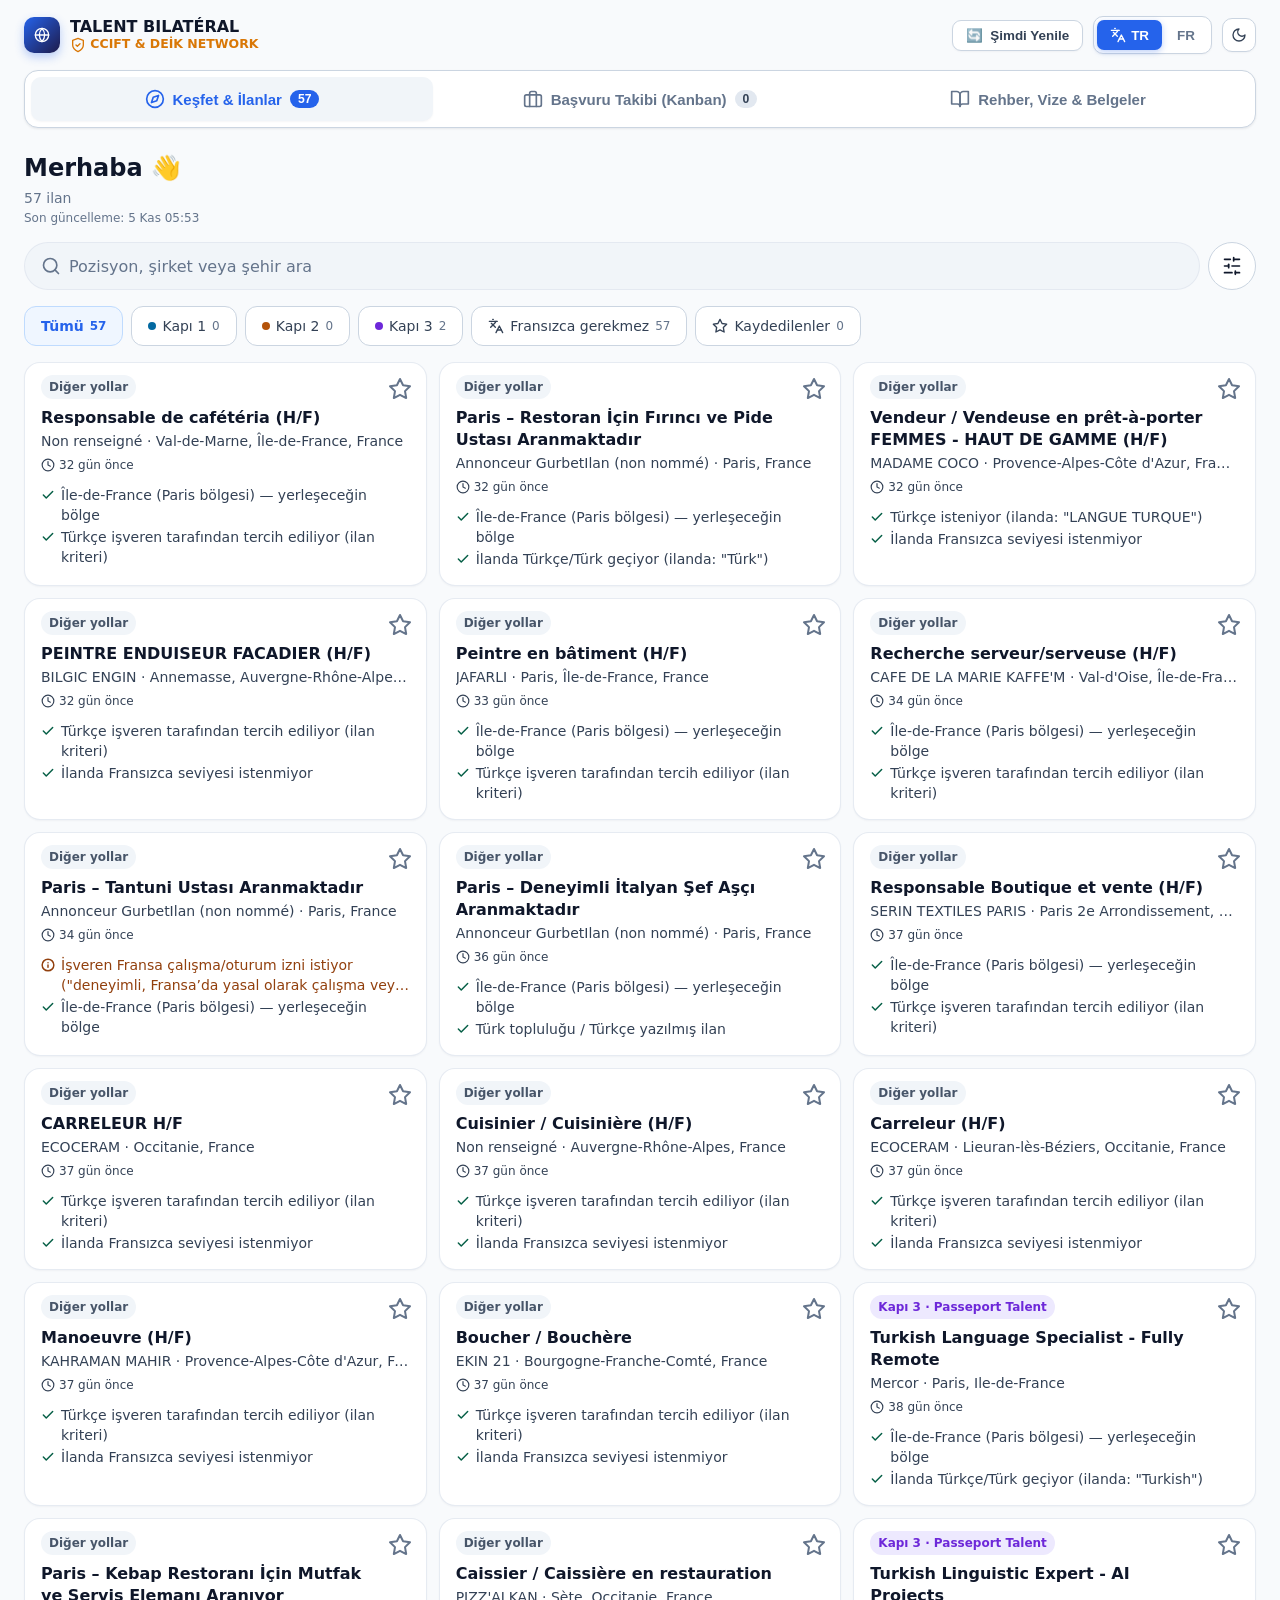
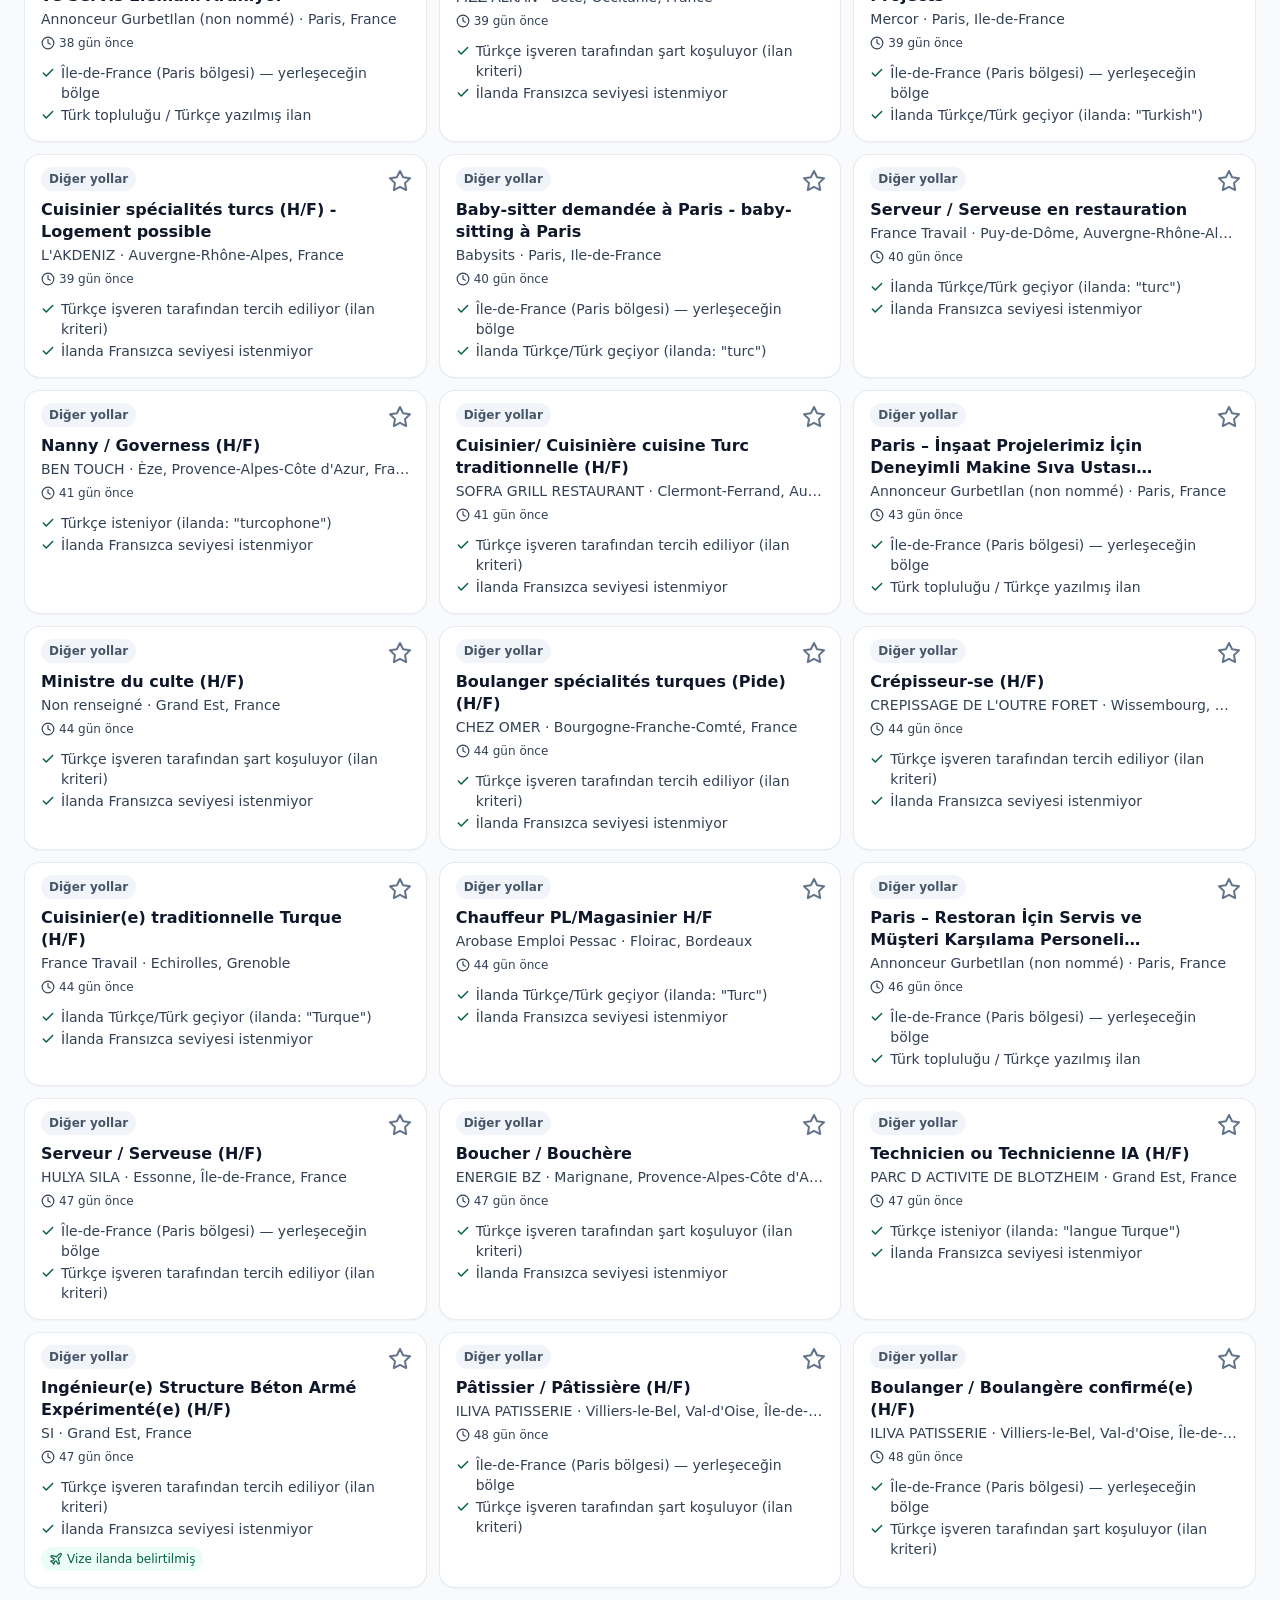
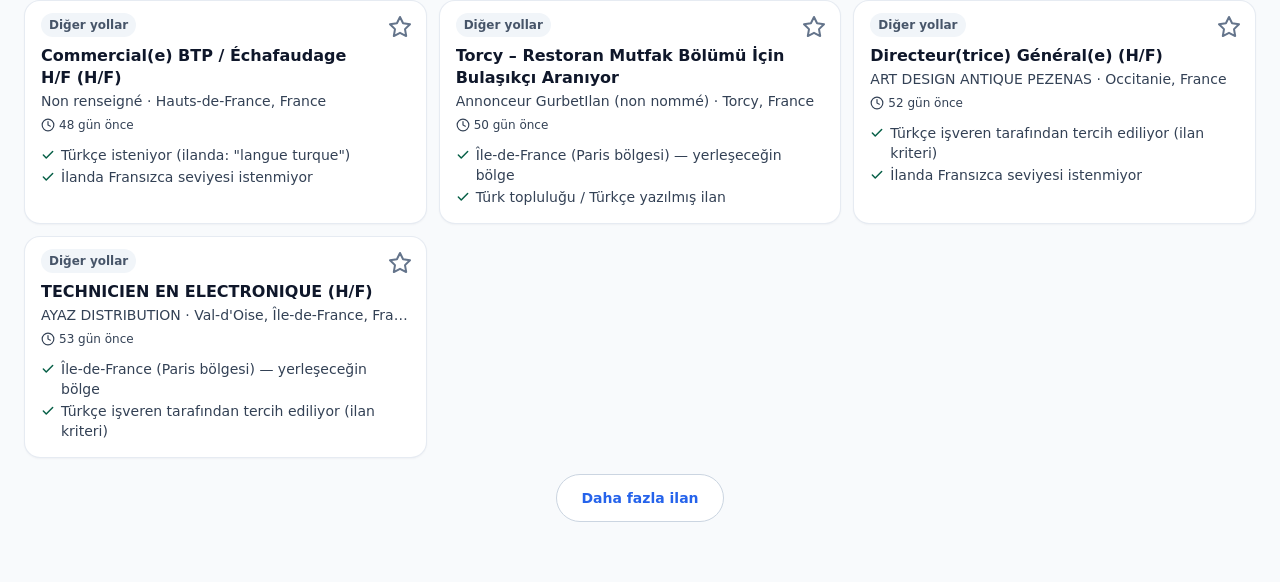
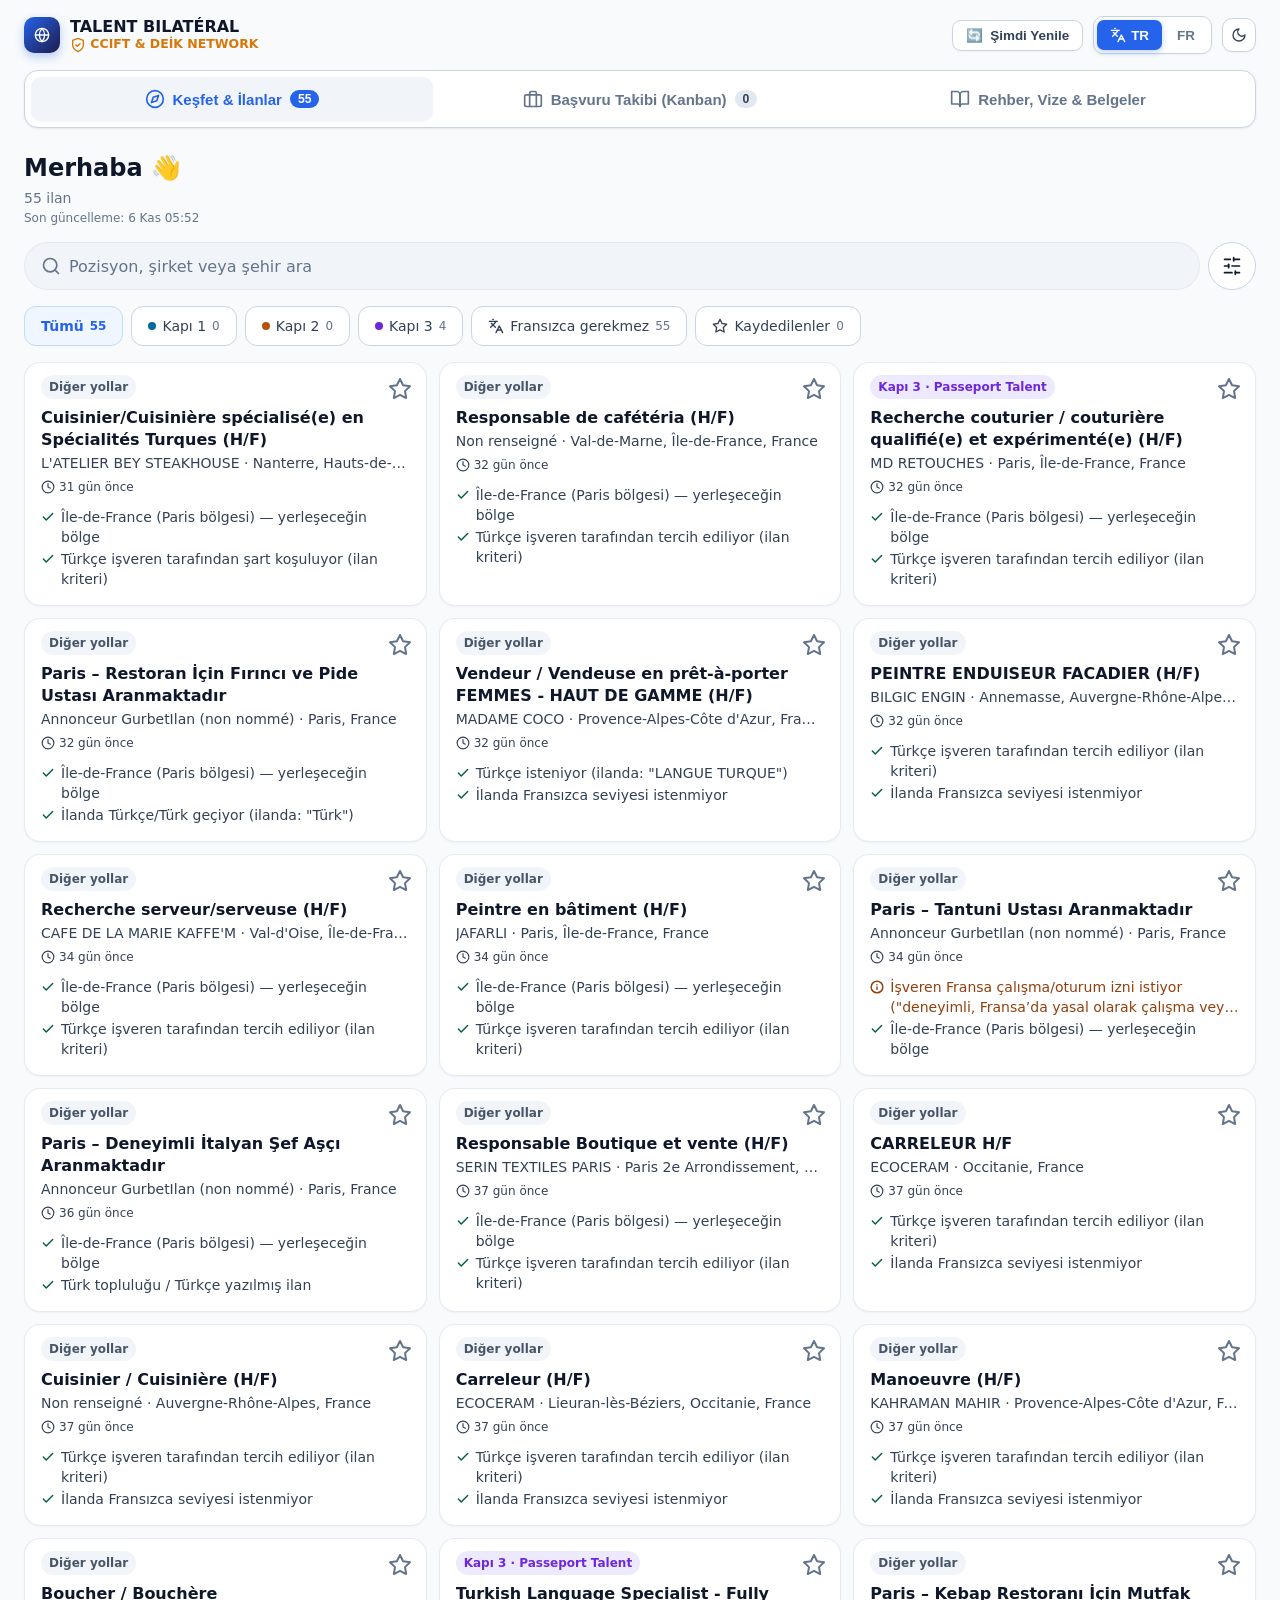
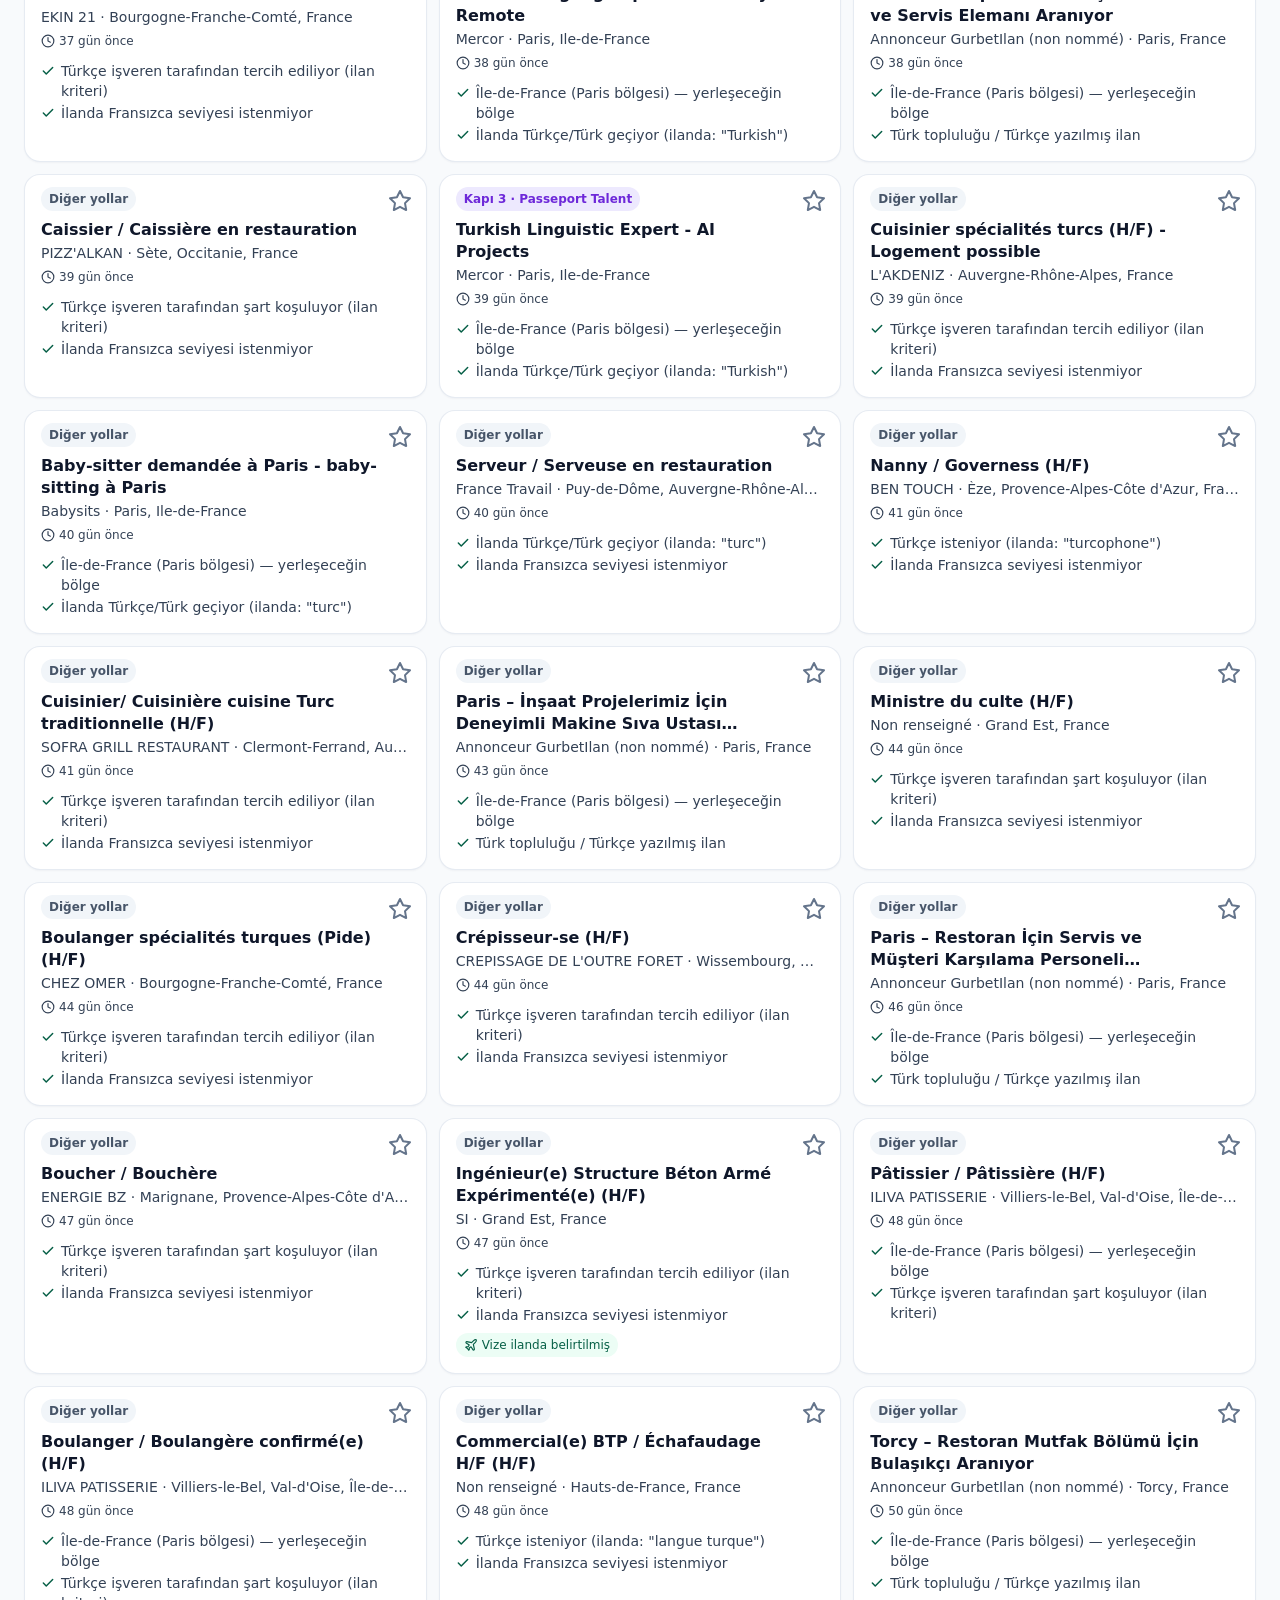
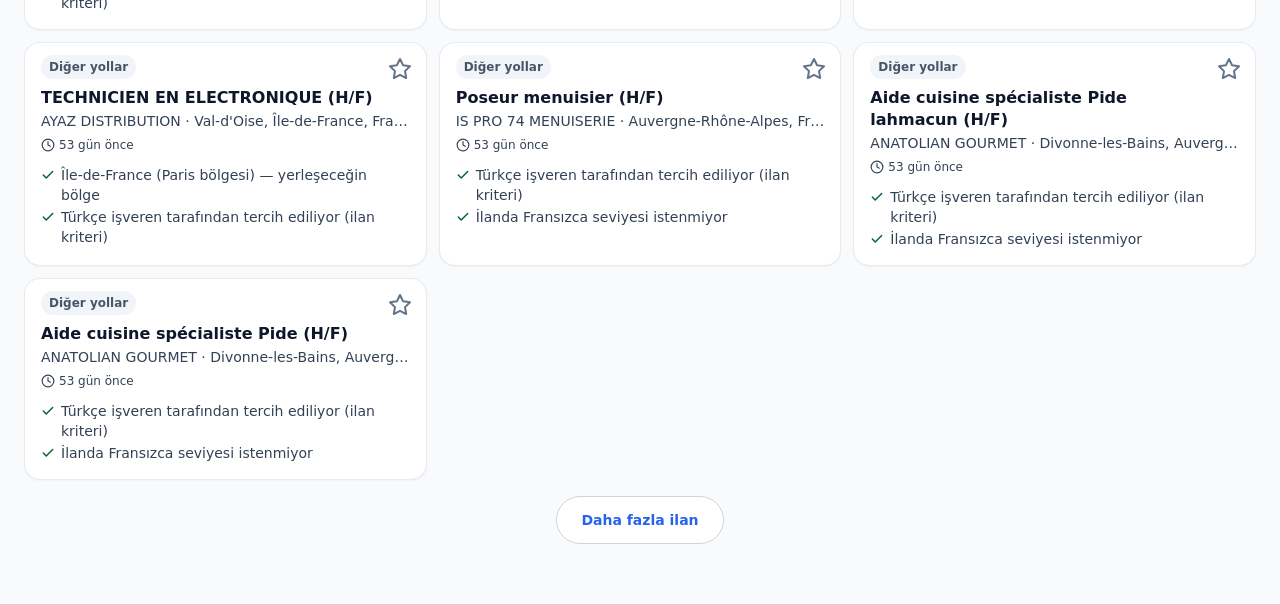
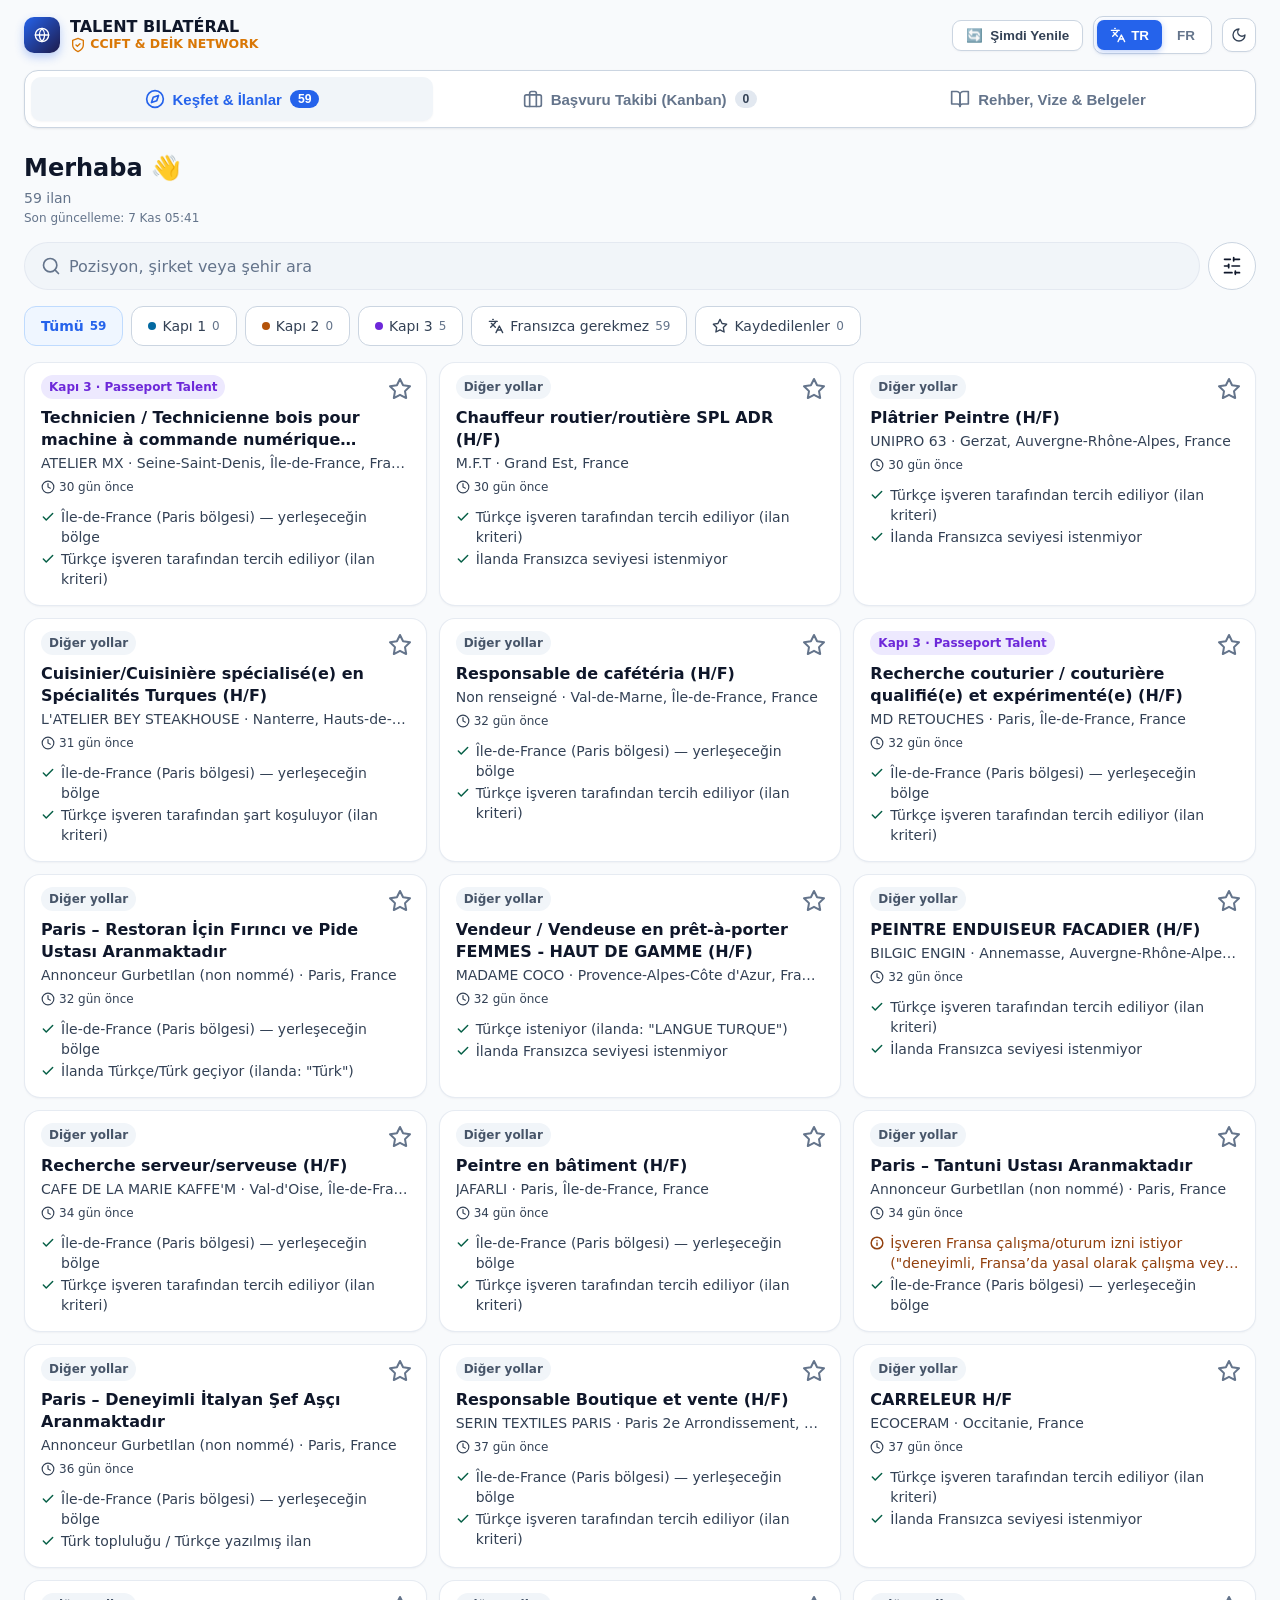
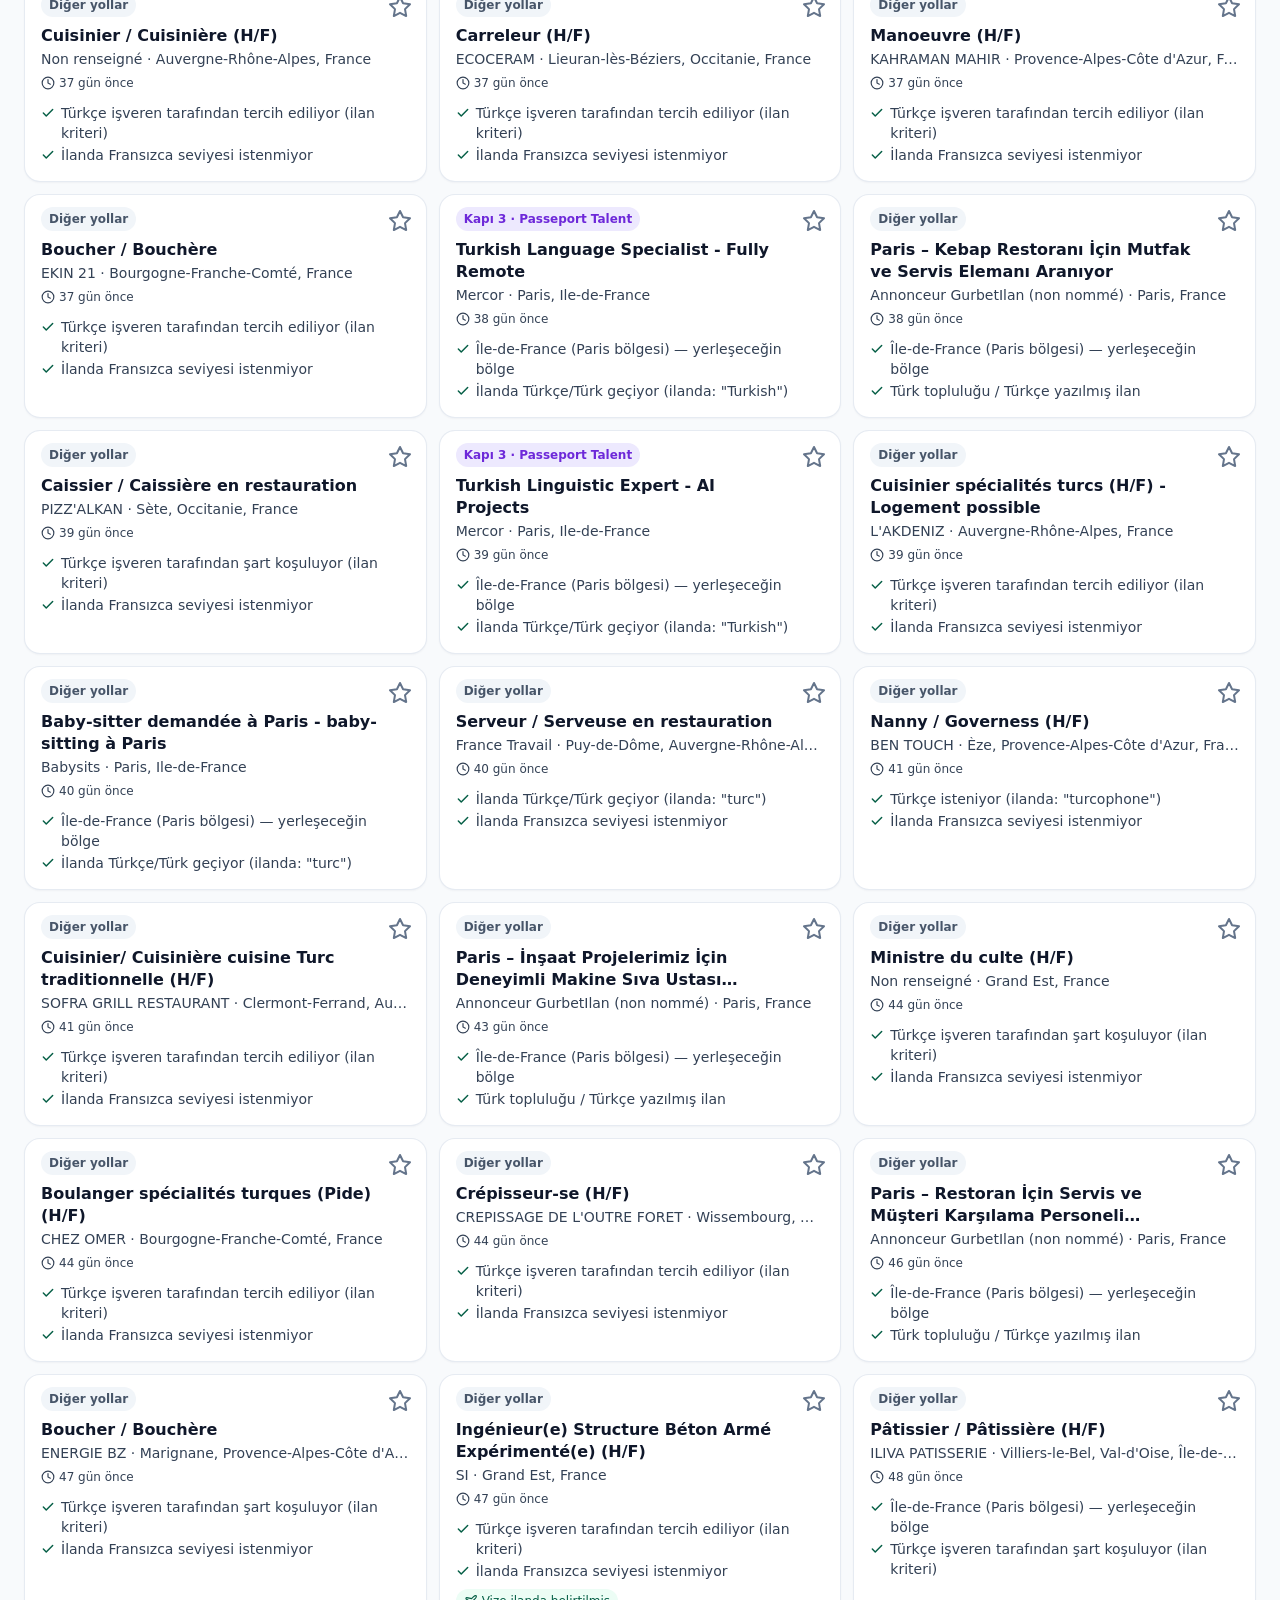
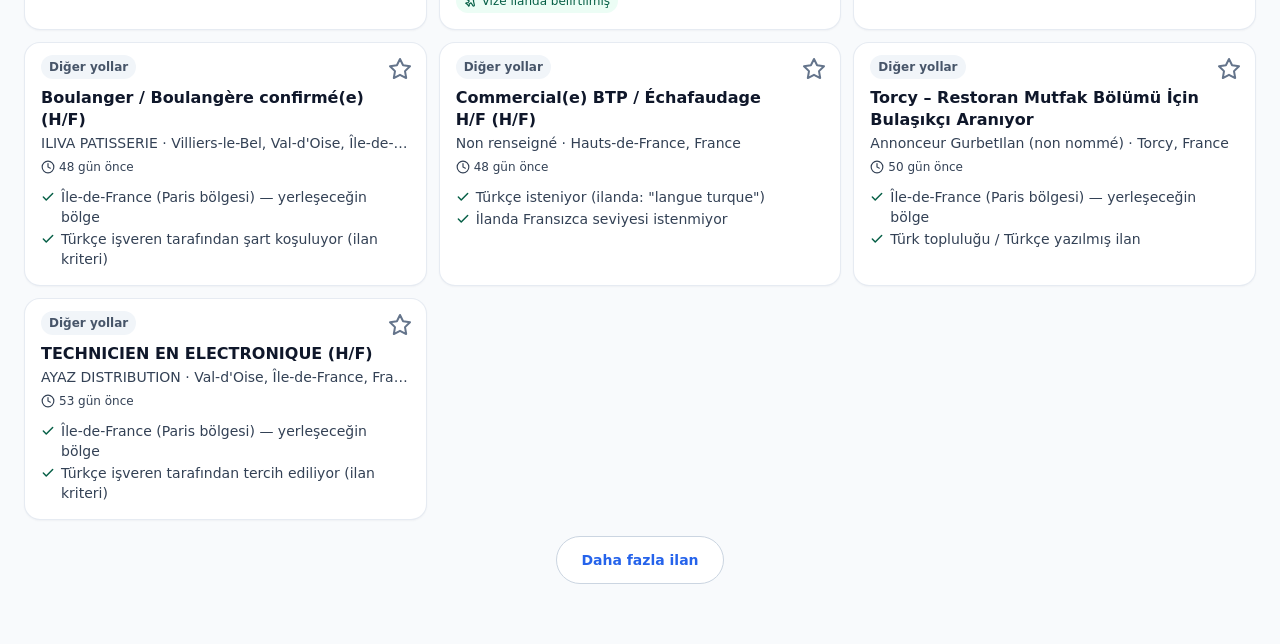
